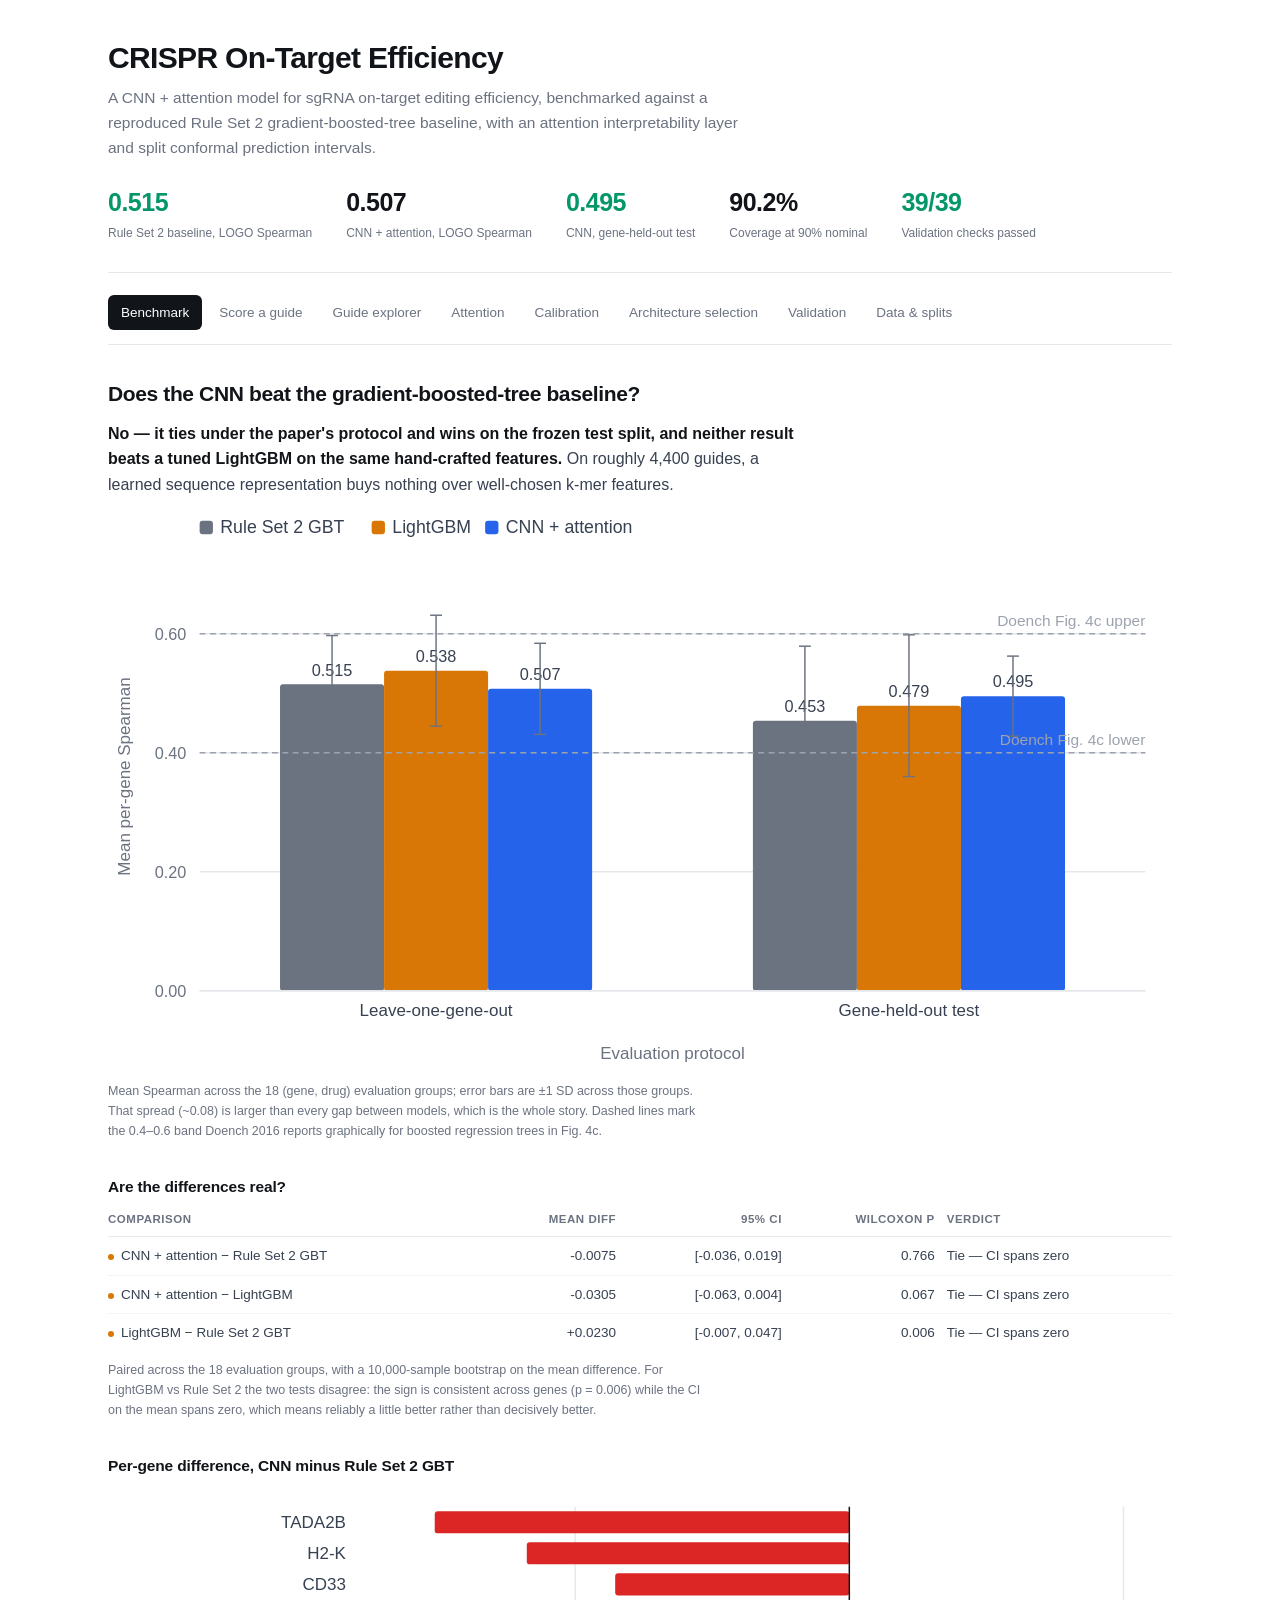
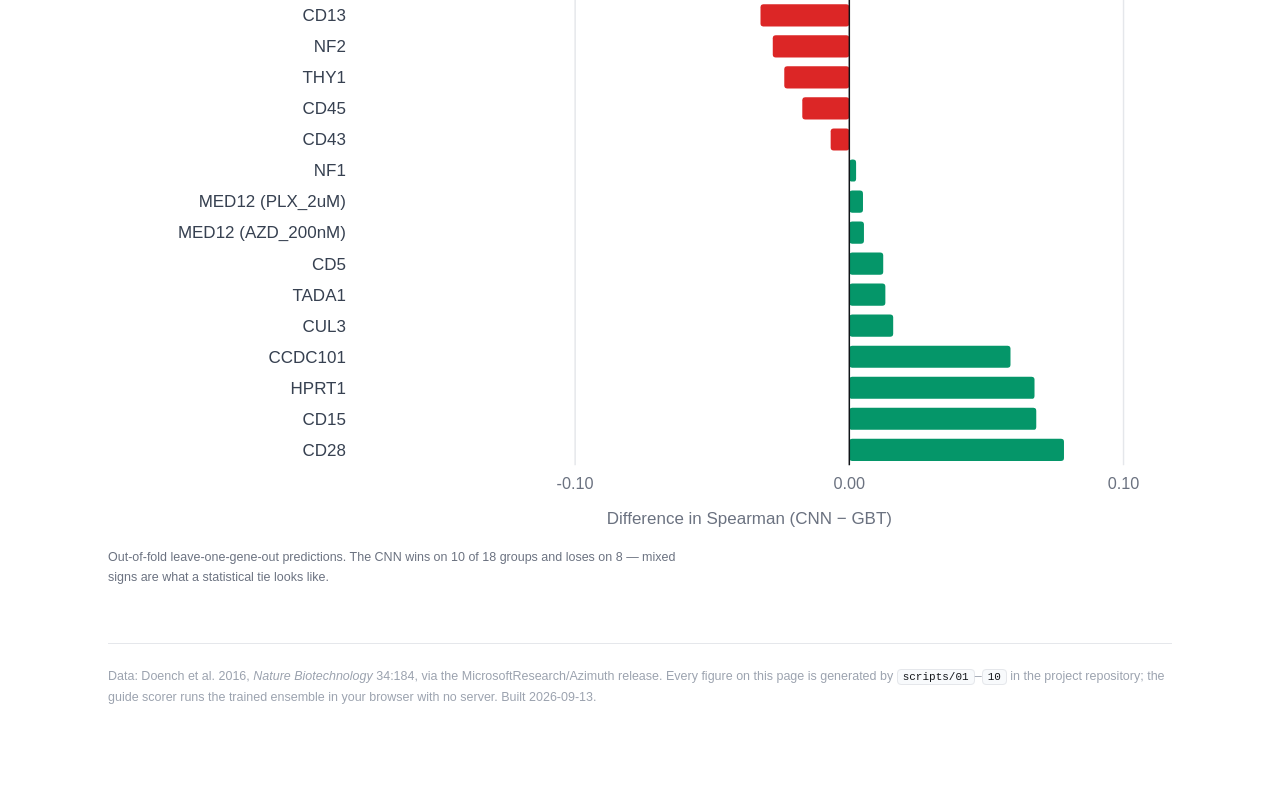
==== dashboard/index.html @ 5d4d9451 "CRISPR on-target efficiency: CNN + attention vs Rule Set 2 baseline Predicts sgRNA on-target editing" ====
<!DOCTYPE html>
<html lang="en">
<head>
<meta charset="utf-8">
<meta name="viewport" content="width=device-width, initial-scale=1">
<title>CRISPR On-Target Efficiency — CNN + attention vs Rule Set 2</title>
<meta name="description" content="A CNN + attention model for sgRNA on-target efficiency, benchmarked against a reproduced Rule Set 2 gradient-boosted-tree baseline, with attention interpretability and conformal prediction intervals.">
<style>/* Styles for the self-contained static dashboard. Inlined by
   scripts/10_build_static_dashboard.py -- no external fonts or stylesheets, so
   the built page works offline and from a file:// URL. */

:root {
  --ink: #111418;
  --body: #374151;
  --muted: #6b7280;
  --faint: #9ca3af;
  --line: #e5e7eb;
  --line-soft: #f1f3f5;
  --bg: #ffffff;
  --bg-soft: #f8fafc;
  --accent: #2563eb;
  --warm: #d97706;
  --good: #059669;
  --bad: #dc2626;
  --mono: ui-monospace, SFMono-Regular, "SF Mono", Menlo, Consolas, monospace;
}

* { box-sizing: border-box; }

html { -webkit-text-size-adjust: 100%; }

body {
  margin: 0;
  background: var(--bg);
  color: var(--body);
  font: 15px/1.6 -apple-system, BlinkMacSystemFont, "Segoe UI", Inter, Roboto, sans-serif;
  -webkit-font-smoothing: antialiased;
}

.wrap { max-width: 1120px; margin: 0 auto; padding: 40px 28px 80px; }

/* ---- header ---- */

header { border-bottom: 1px solid var(--line); padding-bottom: 28px; margin-bottom: 8px; }

h1 {
  font-size: 30px; line-height: 1.2; letter-spacing: -0.022em;
  color: var(--ink); margin: 0 0 10px; font-weight: 650;
}
.sub { font-size: 15.5px; color: var(--muted); margin: 0 0 22px; max-width: 74ch; }

.stats { display: flex; flex-wrap: wrap; gap: 34px; }
.stat .v { font-size: 25px; font-weight: 650; color: var(--ink); letter-spacing: -0.02em; }
.stat .v.good { color: var(--good); }
.stat .l { font-size: 12px; color: var(--muted); margin-top: 2px; }

/* ---- nav ---- */

nav {
  display: flex; flex-wrap: wrap; gap: 4px;
  position: sticky; top: 0; z-index: 20;
  background: var(--bg); padding: 14px 0;
  border-bottom: 1px solid var(--line); margin-bottom: 32px;
}
nav button {
  font: inherit; font-size: 13.5px; color: var(--muted);
  background: none; border: 1px solid transparent; border-radius: 6px;
  padding: 6px 12px; cursor: pointer; transition: background .12s, color .12s;
}
nav button:hover { background: var(--bg-soft); color: var(--ink); }
nav button[aria-selected="true"] { background: var(--ink); color: #fff; }

/* ---- typography ---- */

h2 {
  font-size: 21px; letter-spacing: -0.018em; color: var(--ink);
  margin: 0 0 10px; font-weight: 640;
}
h3 {
  font-size: 15.5px; letter-spacing: -0.01em; color: var(--ink);
  margin: 34px 0 10px; font-weight: 640;
}
h3:first-child { margin-top: 0; }
p { margin: 0 0 14px; }
.lead { font-size: 16px; color: var(--body); max-width: 78ch; }
.cap { font-size: 12.5px; color: var(--muted); margin: 8px 0 0; max-width: 86ch; }
strong { color: var(--ink); font-weight: 620; }
code {
  font-family: var(--mono); font-size: 0.88em;
  background: var(--bg-soft); border: 1px solid var(--line);
  border-radius: 4px; padding: 1px 5px; color: var(--ink);
}
section { display: none; }
section.on { display: block; animation: fade .18s ease-out; }
@keyframes fade { from { opacity: 0 } to { opacity: 1 } }

/* ---- callouts ---- */

.note {
  border-left: 2px solid var(--line); padding: 2px 0 2px 16px;
  margin: 20px 0; font-size: 14.5px; max-width: 84ch;
}
.note.good { border-color: var(--good); }
.note.warn { border-color: var(--warm); }
.note.bad  { border-color: var(--bad); }
.note.info { border-color: var(--accent); }
.note .t { display: block; color: var(--ink); font-weight: 620; margin-bottom: 4px; }
.note p:last-child { margin-bottom: 0; }

/* ---- layout ---- */

.grid { display: grid; gap: 28px; }
.g2 { grid-template-columns: 1fr 1fr; }
.g32 { grid-template-columns: 1.35fr 1fr; }
@media (max-width: 860px) { .g2, .g32 { grid-template-columns: 1fr; } }

.chart { margin: 6px 0 0; }
.chart svg { display: block; width: 100%; height: auto; overflow: visible; }

/* ---- tables ---- */

table { border-collapse: collapse; width: 100%; font-size: 13.5px; }
th {
  text-align: left; font-weight: 600; color: var(--muted);
  font-size: 11.5px; text-transform: uppercase; letter-spacing: 0.045em;
  padding: 0 12px 8px 0; border-bottom: 1px solid var(--line); white-space: nowrap;
}
td { padding: 8px 12px 8px 0; border-bottom: 1px solid var(--line-soft); vertical-align: top; }
tr:last-child td { border-bottom: none; }
td.n, th.n { text-align: right; font-variant-numeric: tabular-nums; }
td.mono { font-family: var(--mono); font-size: 12px; color: var(--ink); }
.scroll { max-height: 460px; overflow: auto; }
.scroll thead th { position: sticky; top: 0; background: var(--bg); z-index: 1; }

.dot { display: inline-block; width: 6px; height: 6px; border-radius: 50%; margin-right: 7px; }
.dot.good { background: var(--good); } .dot.bad { background: var(--bad); }
.dot.warn { background: var(--warm); } .dot.info { background: var(--accent); }

/* ---- scorer ---- */

.panel { background: var(--bg-soft); border: 1px solid var(--line); border-radius: 10px; padding: 20px; }
.field { margin-bottom: 14px; }
.field:last-child { margin-bottom: 0; }
label { display: block; font-size: 12px; color: var(--muted); margin-bottom: 5px; font-weight: 500; }
input[type=text], input[type=number], select {
  width: 100%; font: inherit; font-size: 14px; color: var(--ink);
  background: #fff; border: 1px solid var(--line); border-radius: 7px;
  padding: 9px 11px; outline: none;
}
input[type=text] { font-family: var(--mono); font-size: 13px; letter-spacing: 0.055em; }
input:focus, select:focus { border-color: var(--accent); }
.row2 { display: grid; grid-template-columns: 1fr 1fr; gap: 12px; }
.check { display: flex; align-items: center; gap: 8px; font-size: 13px; color: var(--body); }
.check input { width: auto; }

.seg { display: inline-flex; border: 1px solid var(--line); border-radius: 7px; overflow: hidden; background: #fff; }
.seg button {
  font: inherit; font-size: 13px; padding: 7px 14px; border: none;
  background: none; color: var(--muted); cursor: pointer; border-right: 1px solid var(--line);
}
.seg button:last-child { border-right: none; }
.seg button[aria-pressed="true"] { background: var(--ink); color: #fff; }

.metrics { display: flex; flex-wrap: wrap; gap: 30px; margin: 22px 0 4px; }
.metric .v { font-size: 27px; font-weight: 650; color: var(--ink); letter-spacing: -0.02em; font-variant-numeric: tabular-nums; }
.metric .l { font-size: 11.5px; color: var(--muted); margin-top: 1px; }
.metric .s { font-size: 12px; color: var(--faint); margin-top: 2px; font-variant-numeric: tabular-nums; }

.err {
  border-left: 2px solid var(--bad); padding: 8px 0 8px 14px;
  color: var(--bad); font-size: 13.5px; margin: 16px 0;
}
.ok-line { font-size: 13.5px; margin: 14px 0; }

/* ---- misc ---- */

.hint { font-size: 12px; color: var(--faint); }
.tag {
  display: inline-block; font-size: 11px; padding: 2px 8px; border-radius: 20px;
  border: 1px solid var(--line); color: var(--muted); background: var(--bg-soft);
}
footer {
  margin-top: 56px; padding-top: 22px; border-top: 1px solid var(--line);
  font-size: 12.5px; color: var(--faint);
}

/* Tooltip shared by every chart. */
#tip {
  position: fixed; pointer-events: none; opacity: 0; transition: opacity .08s;
  background: var(--ink); color: #fff; font-size: 12px; line-height: 1.45;
  padding: 7px 10px; border-radius: 6px; z-index: 100; max-width: 260px;
}
#tip .k { color: #cbd5e1; }
</style>
</head>
<body>
<div class="wrap">

<header>
  <h1>CRISPR On-Target Efficiency</h1>
  <p class="sub">
    A CNN + attention model for sgRNA on-target editing efficiency, benchmarked against a
    reproduced Rule Set 2 gradient-boosted-tree baseline, with an attention interpretability
    layer and split conformal prediction intervals.
  </p>
  <div class="stats">
    <div class="stat"><div class="v good">0.515</div><div class="l">Rule Set 2 baseline, LOGO Spearman</div></div>
    <div class="stat"><div class="v">0.507</div><div class="l">CNN + attention, LOGO Spearman</div></div>
    <div class="stat"><div class="v good">0.495</div><div class="l">CNN, gene-held-out test</div></div>
    <div class="stat"><div class="v">90.2%</div><div class="l">Coverage at 90% nominal</div></div>
    <div class="stat"><div class="v good">39/39</div><div class="l">Validation checks passed</div></div>
  </div>
</header>

<nav id="nav" role="tablist"></nav>
<main id="sections"></main>

<footer>
  Data: Doench et al. 2016, <em>Nature Biotechnology</em> 34:184, via the
  MicrosoftResearch/Azimuth release. Every figure on this page is generated by
  <code>scripts/01</code>–<code>10</code> in the project repository; the guide scorer runs the
  trained ensemble in your browser with no server. Built 2026-09-13.
</footer>

</div>

<script>window.DASHBOARD={"meta": {"dataset": "Doench et al. 2016 (Nat Biotechnol 34:184) FC+RES, via MicrosoftResearch/Azimuth", "n_rows": 5310, "n_unique_guides": 4379, "n_genes": 17, "target": "score_drug_gene_rank", "target_note": "activity rank-transformed within each (gene, drug) group, scaled to (0, 1]", "conformal_q90": 0.41944663664505005, "n_calibration": 1059}, "benchmark": {"table": [{"protocol": "leave-one-gene-out", "model": "Rule Set 2 GBT (Azimuth params)", "n": 5310, "spearman_per_gene_mean": 0.5148133182263752, "spearman_per_gene_sd": 0.08207367564282766, "spearman_pooled": 0.4969151614138249, "rmse": 0.24930884400598957}, {"protocol": "leave-one-gene-out", "model": "LightGBM (Rule Set 2 features)", "n": 5310, "spearman_per_gene_mean": 0.5378147677420931, "spearman_per_gene_sd": 0.09317555106898784, "spearman_pooled": 0.5160740435509722, "rmse": 0.24647651169044957}, {"protocol": "leave-one-gene-out", "model": "CNN + attention", "n": 5310, "spearman_per_gene_mean": 0.5073055690454501, "spearman_per_gene_sd": 0.07652616331943296, "spearman_pooled": 0.4865233556057544, "rmse": 0.25048150648340745}, {"protocol": "gene-held-out test", "model": "Rule Set 2 GBT (Azimuth params)", "n": 1066, "spearman_per_gene_mean": 0.45348960302672037, "spearman_per_gene_sd": 0.12548295629269315, "spearman_pooled": 0.44739841038826983, "rmse": 0.263062234853669}, {"protocol": "gene-held-out test", "model": "LightGBM (Rule Set 2 features)", "n": 1066, "spearman_per_gene_mean": 0.47897653168763615, "spearman_per_gene_sd": 0.11910870935242768, "spearman_pooled": 0.4749053669719341, "rmse": 0.2582165599975603}, {"protocol": "gene-held-out test", "model": "CNN + attention", "n": 1066, "spearman_per_gene_mean": 0.49501782057896415, "spearman_per_gene_sd": 0.06728126311175217, "spearman_pooled": 0.47150915166400886, "rmse": 0.25426387786865234}, {"protocol": "random split (leaky)", "model": "Rule Set 2 GBT (Azimuth params)", "n": 1103, "spearman_per_gene_mean": 0.5436860922631639, "spearman_per_gene_sd": 0.14737746487848613, "spearman_pooled": 0.5717749804527669, "rmse": 0.24022102443303744}, {"protocol": "random split (leaky)", "model": "CNN + attention", "n": 1103, "spearman_per_gene_mean": 0.4828640354647671, "spearman_per_gene_sd": 0.13594159560025298, "spearman_pooled": 0.49167625303717627, "rmse": 0.2522403299808502}, {"protocol": "in-sample reference", "model": "Azimuth released model (shipped predictions)", "n": 5310, "spearman_per_gene_mean": 0.693808900351293, "spearman_per_gene_sd": 0.06087538067621136, "spearman_pooled": 0.714791702845789, "rmse": 0.21061281109607946}], "comparisons": [{"model_a": "CNN + attention", "model_b": "Rule Set 2 GBT", "n_groups": 18, "mean_a": 0.5073055690454501, "mean_b": 0.5148133182263752, "mean_diff": -0.007507749180924996, "ci95_low": -0.035794457765661744, "ci95_high": 0.01872672994683518, "wilcoxon_p": 0.7660293579101562, "significant": false}, {"model_a": "CNN + attention", "model_b": "LightGBM", "n_groups": 18, "mean_a": 0.5073055690454501, "mean_b": 0.5378147677420931, "mean_diff": -0.030509198696642925, "ci95_low": -0.06340297652381327, "ci95_high": 0.004447697998464875, "wilcoxon_p": 0.06653594970703125, "significant": false}, {"model_a": "LightGBM", "model_b": "Rule Set 2 GBT", "n_groups": 18, "mean_a": 0.5378147677420931, "mean_b": 0.5148133182263752, "mean_diff": 0.02300144951571793, "ci95_low": -0.006613485880855771, "ci95_high": 0.046912118296199436, "wilcoxon_p": 0.0055999755859375, "significant": false}]}, "conformal": {"RANDOM split (exchangeable)": {"n_cal": 1016, "n_test": 1103, "mean_abs_gap": 0.034551701102257006, "max_abs_gap": 0.06237533998186762, "coverage_at_90": 0.9020852221214869, "half_width_at_90": 0.37809649109840393, "curve": [{"alpha": 0.05, "nominal_coverage": 0.95, "q": 0.4447790856454925, "empirical_coverage": 0.9401631912964642, "mean_width": 0.8251768350601196, "n_cal": 1016, "n_test": 1103}, {"alpha": 0.1, "nominal_coverage": 0.9, "q": 0.39433700964619445, "empirical_coverage": 0.9020852221214869, "mean_width": 0.7561929821968079, "n_cal": 1016, "n_test": 1103}, {"alpha": 0.15, "nominal_coverage": 0.85, "q": 0.34939478134706115, "empirical_coverage": 0.8386219401631912, "mean_width": 0.6833721995353699, "n_cal": 1016, "n_test": 1103}, {"alpha": 0.2, "nominal_coverage": 0.8, "q": 0.3144463977974854, "empirical_coverage": 0.7660924750679964, "mean_width": 0.6205971837043762, "n_cal": 1016, "n_test": 1103}, {"alpha": 0.25, "nominal_coverage": 0.75, "q": 0.2884940648767853, "empirical_coverage": 0.71441523118767, "mean_width": 0.5717232823371887, "n_cal": 1016, "n_test": 1103}, {"alpha": 0.3, "nominal_coverage": 0.7, "q": 0.2633305576595001, "empirical_coverage": 0.6563916591115141, "mean_width": 0.5234098434448242, "n_cal": 1016, "n_test": 1103}, {"alpha": 0.35, "nominal_coverage": 0.65, "q": 0.24033872380775456, "empirical_coverage": 0.5911151405258386, "mean_width": 0.4787124991416931, "n_cal": 1016, "n_test": 1103}, {"alpha": 0.4, "nominal_coverage": 0.6, "q": 0.21623513102531433, "empirical_coverage": 0.5376246600181324, "mean_width": 0.4313793182373047, "n_cal": 1016, "n_test": 1103}, {"alpha": 0.45, "nominal_coverage": 0.55, "q": 0.19500203712886055, "empirical_coverage": 0.4877606527651859, "mean_width": 0.3893885016441345, "n_cal": 1016, "n_test": 1103}, {"alpha": 0.5, "nominal_coverage": 0.5, "q": 0.17486565567633056, "empirical_coverage": 0.43880326382592927, "mean_width": 0.34942173957824707, "n_cal": 1016, "n_test": 1103}, {"alpha": 0.55, "nominal_coverage": 0.44999999999999996, "q": 0.15480193089633176, "empirical_coverage": 0.3943789664551224, "mean_width": 0.3094522953033447, "n_cal": 1016, "n_test": 1103}, {"alpha": 0.6, "nominal_coverage": 0.4, "q": 0.13925906778388975, "empirical_coverage": 0.357207615593835, "mean_width": 0.27842625975608826, "n_cal": 1016, "n_test": 1103}, {"alpha": 0.65, "nominal_coverage": 0.35, "q": 0.12332193960049431, "empirical_coverage": 0.3182230281051677, "mean_width": 0.24660709500312805, "n_cal": 1016, "n_test": 1103}, {"alpha": 0.7, "nominal_coverage": 0.30000000000000004, "q": 0.10537022231167603, "empirical_coverage": 0.27379873073436084, "mean_width": 0.21074044704437256, "n_cal": 1016, "n_test": 1103}, {"alpha": 0.75, "nominal_coverage": 0.25, "q": 0.08842532156555177, "empirical_coverage": 0.2184950135992747, "mean_width": 0.17685064673423767, "n_cal": 1016, "n_test": 1103}, {"alpha": 0.8, "nominal_coverage": 0.19999999999999996, "q": 0.06918294700311278, "empirical_coverage": 0.1659111514052584, "mean_width": 0.13836587965488434, "n_cal": 1016, "n_test": 1103}, {"alpha": 0.85, "nominal_coverage": 0.15000000000000002, "q": 0.05374704217523196, "empirical_coverage": 0.128739800543971, "mean_width": 0.10749410092830658, "n_cal": 1016, "n_test": 1103}, {"alpha": 0.9, "nominal_coverage": 0.09999999999999998, "q": 0.03540991185955811, "empirical_coverage": 0.08250226654578423, "mean_width": 0.07081984728574753, "n_cal": 1016, "n_test": 1103}, {"alpha": 0.95, "nominal_coverage": 0.050000000000000044, "q": 0.015570875158020026, "empirical_coverage": 0.03535811423390753, "mean_width": 0.03114175610244274, "n_cal": 1016, "n_test": 1103}]}, "GENE-HELD split (shifted)": {"n_cal": 1059, "n_test": 1066, "mean_abs_gap": 0.011148415127875975, "max_abs_gap": 0.03433395872420264, "coverage_at_90": 0.9343339587242027, "half_width_at_90": 0.40395569801330566, "curve": [{"alpha": 0.05, "nominal_coverage": 0.95, "q": 0.46590167024298096, "empirical_coverage": 0.9662288930581614, "mean_width": 0.8697499632835388, "n_cal": 1059, "n_test": 1066}, {"alpha": 0.1, "nominal_coverage": 0.9, "q": 0.41944663664505005, "empirical_coverage": 0.9343339587242027, "mean_width": 0.8079113960266113, "n_cal": 1059, "n_test": 1066}, {"alpha": 0.15, "nominal_coverage": 0.85, "q": 0.3768184701156311, "empirical_coverage": 0.8667917448405253, "mean_width": 0.7397308349609375, "n_cal": 1059, "n_test": 1066}, {"alpha": 0.2, "nominal_coverage": 0.8, "q": 0.3473345863088379, "empirical_coverage": 0.8180112570356473, "mean_width": 0.6877093315124512, "n_cal": 1059, "n_test": 1066}, {"alpha": 0.25, "nominal_coverage": 0.75, "q": 0.3190130651665649, "empirical_coverage": 0.7598499061913696, "mean_width": 0.6347016096115112, "n_cal": 1059, "n_test": 1066}, {"alpha": 0.3, "nominal_coverage": 0.7, "q": 0.2972862824439087, "empirical_coverage": 0.7120075046904315, "mean_width": 0.5928183197975159, "n_cal": 1059, "n_test": 1066}, {"alpha": 0.35, "nominal_coverage": 0.65, "q": 0.2811737232366943, "empirical_coverage": 0.6754221388367729, "mean_width": 0.5612958669662476, "n_cal": 1059, "n_test": 1066}, {"alpha": 0.4, "nominal_coverage": 0.6, "q": 0.2552837889958497, "empirical_coverage": 0.6097560975609756, "mean_width": 0.5101880431175232, "n_cal": 1059, "n_test": 1066}, {"alpha": 0.45, "nominal_coverage": 0.55, "q": 0.2300296922636108, "empirical_coverage": 0.5440900562851783, "mean_width": 0.4599488377571106, "n_cal": 1059, "n_test": 1066}, {"alpha": 0.5, "nominal_coverage": 0.5, "q": 0.20479524702731322, "empirical_coverage": 0.4831144465290807, "mean_width": 0.40958237648010254, "n_cal": 1059, "n_test": 1066}, {"alpha": 0.55, "nominal_coverage": 0.44999999999999996, "q": 0.18558881423461915, "empirical_coverage": 0.44090056285178236, "mean_width": 0.37117764353752136, "n_cal": 1059, "n_test": 1066}, {"alpha": 0.6, "nominal_coverage": 0.4, "q": 0.16742367561351013, "empirical_coverage": 0.39399624765478425, "mean_width": 0.3348473906517029, "n_cal": 1059, "n_test": 1066}, {"alpha": 0.65, "nominal_coverage": 0.35, "q": 0.1475413730517578, "empirical_coverage": 0.35365853658536583, "mean_width": 0.2950827479362488, "n_cal": 1059, "n_test": 1066}, {"alpha": 0.7, "nominal_coverage": 0.30000000000000004, "q": 0.12520600410769656, "empirical_coverage": 0.300187617260788, "mean_width": 0.2504119873046875, "n_cal": 1059, "n_test": 1066}, {"alpha": 0.75, "nominal_coverage": 0.25, "q": 0.10182765649468994, "empirical_coverage": 0.24859287054409004, "mean_width": 0.20365530252456665, "n_cal": 1059, "n_test": 1066}, {"alpha": 0.8, "nominal_coverage": 0.19999999999999996, "q": 0.0832420649995117, "empirical_coverage": 0.20356472795497185, "mean_width": 0.16648410260677338, "n_cal": 1059, "n_test": 1066}, {"alpha": 0.85, "nominal_coverage": 0.15000000000000002, "q": 0.0599044661283874, "empirical_coverage": 0.13133208255159476, "mean_width": 0.11980891972780228, "n_cal": 1059, "n_test": 1066}, {"alpha": 0.9, "nominal_coverage": 0.09999999999999998, "q": 0.040684617635284415, "empirical_coverage": 0.09662288930581614, "mean_width": 0.08136925101280212, "n_cal": 1059, "n_test": 1066}, {"alpha": 0.95, "nominal_coverage": 0.050000000000000044, "q": 0.021984097999359187, "empirical_coverage": 0.05065666041275797, "mean_width": 0.04396820068359375, "n_cal": 1059, "n_test": 1066}]}, "RANDOM split, Mondrian": {"curve": [{"alpha": 0.05, "nominal_coverage": 0.95, "empirical_coverage": 0.9456029011786038, "mean_width": 0.8396023761545217, "n_test": 1103, "n_groups": 17}, {"alpha": 0.1, "nominal_coverage": 0.9, "empirical_coverage": 0.8975521305530372, "mean_width": 0.7483161379830575, "n_test": 1103, "n_groups": 17}, {"alpha": 0.15, "nominal_coverage": 0.85, "empirical_coverage": 0.8449682683590208, "mean_width": 0.6914168190977731, "n_test": 1103, "n_groups": 17}, {"alpha": 0.2, "nominal_coverage": 0.8, "empirical_coverage": 0.7815049864007253, "mean_width": 0.6298325677838849, "n_test": 1103, "n_groups": 17}, {"alpha": 0.25, "nominal_coverage": 0.75, "empirical_coverage": 0.7325475974614687, "mean_width": 0.5806004929737081, "n_test": 1103, "n_groups": 17}, {"alpha": 0.3, "nominal_coverage": 0.7, "empirical_coverage": 0.6627379873073436, "mean_width": 0.5322657954336185, "n_test": 1103, "n_groups": 17}, {"alpha": 0.35, "nominal_coverage": 0.65, "empirical_coverage": 0.5974614687216682, "mean_width": 0.48427218647297143, "n_test": 1103, "n_groups": 17}, {"alpha": 0.4, "nominal_coverage": 0.6, "empirical_coverage": 0.5403445149592022, "mean_width": 0.4401489147141319, "n_test": 1103, "n_groups": 17}, {"alpha": 0.45, "nominal_coverage": 0.55, "empirical_coverage": 0.4959202175883953, "mean_width": 0.39950298679382934, "n_test": 1103, "n_groups": 17}, {"alpha": 0.5, "nominal_coverage": 0.5, "empirical_coverage": 0.4514959202175884, "mean_width": 0.35911412035889334, "n_test": 1103, "n_groups": 17}, {"alpha": 0.55, "nominal_coverage": 0.44999999999999996, "empirical_coverage": 0.40344514959202177, "mean_width": 0.32251767861443226, "n_test": 1103, "n_groups": 17}, {"alpha": 0.6, "nominal_coverage": 0.4, "empirical_coverage": 0.36627379873073435, "mean_width": 0.28535305102738273, "n_test": 1103, "n_groups": 17}, {"alpha": 0.65, "nominal_coverage": 0.35, "empirical_coverage": 0.3345421577515866, "mean_width": 0.2548258721774422, "n_test": 1103, "n_groups": 17}, {"alpha": 0.7, "nominal_coverage": 0.30000000000000004, "empirical_coverage": 0.2692656391659112, "mean_width": 0.21258099470371997, "n_test": 1103, "n_groups": 17}, {"alpha": 0.75, "nominal_coverage": 0.25, "empirical_coverage": 0.22212148685403446, "mean_width": 0.17740909856552442, "n_test": 1103, "n_groups": 17}, {"alpha": 0.8, "nominal_coverage": 0.19999999999999996, "empirical_coverage": 0.1686310063463282, "mean_width": 0.14474217543684129, "n_test": 1103, "n_groups": 17}, {"alpha": 0.85, "nominal_coverage": 0.15000000000000002, "empirical_coverage": 0.13236627379873073, "mean_width": 0.11031340861039494, "n_test": 1103, "n_groups": 17}, {"alpha": 0.9, "nominal_coverage": 0.09999999999999998, "empirical_coverage": 0.08340888485947416, "mean_width": 0.07093342066027312, "n_test": 1103, "n_groups": 17}, {"alpha": 0.95, "nominal_coverage": 0.050000000000000044, "empirical_coverage": 0.043517679057116954, "mean_width": 0.039856247543099785, "n_test": 1103, "n_groups": 17}]}}, "interpretability": {"n_guides": 1066, "uniform_weight": 0.03333333333333333, "seed_mean_weight": 0.06044667959213257, "nonseed_protospacer_mean_weight": 0.026866909116506577, "pam_mean_weight": 0.08423947542905807, "seed_vs_rest_ratio": 2.2498559951782227, "wilcoxon_p": 2.929081933952475e-123, "consistent_with_seed_prior": true, "gbt_seed_importance_share": 0.5483078841628111, "top_positions": ["N", "20", "14", "G", "19", "12"]}, "sweep": {"results": [{"config": "spec-literal 64/128", "mean_spearman": 0.3222013235531072, "c1": 64, "c2": 128, "attn_dim": 64, "dropout": 0.3, "conv_dropout": 0.0, "weight_decay": 0.0001, "lr": 0.001, "epochs": 80, "patience": 15, "thermo": "all"}, {"config": "+ conv dropout 0.2", "mean_spearman": 0.37692903334233235, "c1": 64, "c2": 128, "attn_dim": 64, "dropout": 0.3, "conv_dropout": 0.2, "weight_decay": 0.0001, "lr": 0.001, "epochs": 80, "patience": 15, "thermo": "all"}, {"config": "+ weight decay 1e-2", "mean_spearman": 0.31475097755235576, "c1": 64, "c2": 128, "attn_dim": 64, "dropout": 0.3, "conv_dropout": 0.0, "weight_decay": 0.01, "lr": 0.001, "epochs": 80, "patience": 15, "thermo": "all"}, {"config": "narrow 32/64", "mean_spearman": 0.2757570178150918, "c1": 32, "c2": 64, "attn_dim": 32, "dropout": 0.3, "conv_dropout": 0.0, "weight_decay": 0.0001, "lr": 0.001, "epochs": 80, "patience": 15, "thermo": "all"}, {"config": "narrow + conv drop + wd", "mean_spearman": 0.3215804563626642, "c1": 32, "c2": 64, "attn_dim": 32, "dropout": 0.3, "conv_dropout": 0.2, "weight_decay": 0.01, "lr": 0.001, "epochs": 80, "patience": 15, "thermo": "all"}, {"config": "drop gene-position features", "mean_spearman": 0.1789189005106111, "c1": 64, "c2": 128, "attn_dim": 64, "dropout": 0.3, "conv_dropout": 0.0, "weight_decay": 0.0001, "lr": 0.001, "epochs": 80, "patience": 15, "thermo": "seq_only"}, {"config": "narrow + regd + seq-only thermo", "mean_spearman": 0.2347835067059294, "c1": 32, "c2": 64, "attn_dim": 32, "dropout": 0.3, "conv_dropout": 0.2, "weight_decay": 0.01, "lr": 0.001, "epochs": 80, "patience": 15, "thermo": "seq_only"}, {"config": "very narrow 16/32 + regd", "mean_spearman": 0.2011238792377161, "c1": 16, "c2": 32, "attn_dim": 32, "dropout": 0.3, "conv_dropout": 0.3, "weight_decay": 0.01, "lr": 0.001, "epochs": 80, "patience": 15, "thermo": "seq_only"}, {"config": "conv drop 0.2 (round-1 winner)", "mean_spearman": 0.37692903334233235, "c1": 64, "c2": 128, "attn_dim": 64, "dropout": 0.3, "conv_dropout": 0.2, "weight_decay": 0.0001, "lr": 0.001, "epochs": 80, "patience": 15, "thermo": "all"}, {"config": "conv drop 0.35", "mean_spearman": 0.3626967351516272, "c1": 64, "c2": 128, "attn_dim": 64, "dropout": 0.3, "conv_dropout": 0.35, "weight_decay": 0.0001, "lr": 0.001, "epochs": 80, "patience": 15, "thermo": "all"}, {"config": "conv drop 0.5", "mean_spearman": 0.3569799205671346, "c1": 64, "c2": 128, "attn_dim": 64, "dropout": 0.3, "conv_dropout": 0.5, "weight_decay": 0.0001, "lr": 0.001, "epochs": 80, "patience": 15, "thermo": "all"}, {"config": "conv drop 0.35 + head drop 0.5", "mean_spearman": 0.35128578182226317, "c1": 64, "c2": 128, "attn_dim": 64, "dropout": 0.5, "conv_dropout": 0.35, "weight_decay": 0.0001, "lr": 0.001, "epochs": 80, "patience": 15, "thermo": "all"}, {"config": "conv drop 0.35 + wd 1e-3", "mean_spearman": 0.3716127454618167, "c1": 64, "c2": 128, "attn_dim": 64, "dropout": 0.3, "conv_dropout": 0.35, "weight_decay": 0.001, "lr": 0.001, "epochs": 80, "patience": 15, "thermo": "all"}, {"config": "conv drop 0.35 + 128/128", "mean_spearman": 0.34664481261490393, "c1": 128, "c2": 128, "attn_dim": 64, "dropout": 0.3, "conv_dropout": 0.35, "weight_decay": 0.0001, "lr": 0.001, "epochs": 80, "patience": 15, "thermo": "all"}, {"config": "conv drop 0.2 (round-1 winner)", "mean_spearman": 0.37692903334233235, "c1": 64, "c2": 128, "attn_dim": 64, "dropout": 0.3, "conv_dropout": 0.2, "weight_decay": 0.0001, "lr": 0.001, "epochs": 80, "patience": 15, "thermo": "all"}, {"config": "+ positional embedding", "mean_spearman": 0.3871349618101399, "c1": 64, "c2": 128, "attn_dim": 64, "dropout": 0.3, "conv_dropout": 0.2, "weight_decay": 0.0001, "lr": 0.001, "epochs": 80, "patience": 15, "thermo": "all", "positional": true}, {"config": "+ pos emb, conv drop 0.35", "mean_spearman": 0.39146262934777204, "c1": 64, "c2": 128, "attn_dim": 64, "dropout": 0.3, "conv_dropout": 0.35, "weight_decay": 0.0001, "lr": 0.001, "epochs": 80, "patience": 15, "thermo": "all", "positional": true}, {"config": "+ pos emb, conv drop 0.35, wd 1e-3", "mean_spearman": 0.39169416059254436, "c1": 64, "c2": 128, "attn_dim": 64, "dropout": 0.3, "conv_dropout": 0.35, "weight_decay": 0.001, "lr": 0.001, "epochs": 80, "patience": 15, "thermo": "all", "positional": true}, {"config": "+ pos emb, narrow 32/64", "mean_spearman": 0.3773601656454575, "c1": 32, "c2": 64, "attn_dim": 32, "dropout": 0.3, "conv_dropout": 0.2, "weight_decay": 0.0001, "lr": 0.001, "epochs": 80, "patience": 15, "thermo": "all", "positional": true}, {"config": "+ pos emb, longer 150 epochs", "mean_spearman": 0.3805856308824123, "c1": 64, "c2": 128, "attn_dim": 64, "dropout": 0.3, "conv_dropout": 0.2, "weight_decay": 0.0001, "lr": 0.001, "epochs": 150, "patience": 25, "thermo": "all", "positional": true}], "selected": {"config": "+ pos emb, conv drop 0.35, wd 1e-3", "mean_spearman": 0.39169416059254436, "c1": 64, "c2": 128, "attn_dim": 64, "dropout": 0.3, "conv_dropout": 0.35, "weight_decay": 0.001, "lr": 0.001, "epochs": 80, "patience": 15, "thermo": "all", "positional": true}, "gbt_reference_same_protocol": 0.5051}, "validation": [{"check": "FC rows within 5 of the paper's 1,841", "passed": true, "detail": "got 1837; Azimuth drops a handful in the gene-position join\n(load_data notes '11 missing guides we were told to ignore')"}, {"check": "RES unique guides == the paper's 2,549", "passed": true, "detail": "got 2549 unique 30mers across 3473 rows; MED12 contributes 1848 rows under 2 drugs"}, {"check": "gene count == 17", "passed": true, "detail": ""}, {"check": "split_gene (the reported protocol): no shared 30mer between splits", "passed": true, "detail": "{'train/test': 0, 'train/cal': 0, 'cal/test': 0}"}, {"check": "split_random leaks duplicate sequences, as designed to demonstrate", "passed": true, "detail": "{'train/test': 230, 'train/cal': 212, 'cal/test': 77}  -- this split is reported only as a leakage contrast"}, {"check": "split_gene: no shared gene between splits", "passed": true, "detail": ""}, {"check": "probe sequence is a valid 30mer with GG at [25:27]", "passed": true, "detail": "seq=AAAAGGGGGCCCCCTTTTTAAAAAAGGCTT"}, {"check": "GC count uses the 20mer protospacer only", "passed": true, "detail": "got 10.0, expected 10 (5 G + 5 C in seq[4:24])"}, {"check": "GC>10 and GC<10 indicators are both 0 at exactly 10", "passed": true, "detail": "got 0.0, 0.0"}, {"check": "NGGX one-hot fires on seq[24]+seq[27]", "passed": true, "detail": "N=A X=C -> expected NGGX_AC"}, {"check": "order-1 position-dependent: 120 features, one per position", "passed": true, "detail": ""}, {"check": "order-1 position-independent counts match string counts", "passed": true, "detail": "{'A': np.float32(10.0), 'T': np.float32(7.0), 'C': np.float32(6.0), 'G': np.float32(7.0)} vs {'A': 10, 'T': 7, 'C': 6, 'G': 7}"}, {"check": "order-2 position-dependent: 29*16 = 464 features", "passed": true, "detail": ""}, {"check": "order-2 counts sum to 29 dinucleotides", "passed": true, "detail": ""}, {"check": "one-hot matches the sequence exactly", "passed": true, "detail": ""}, {"check": "all four Tm values are finite and physically plausible", "passed": true, "detail": "{'tm_global': np.float32(65.61), 'tm_5mer_pam_proximal': np.float32(-44.23), 'tm_8mer_middle': np.float32(6.71), 'tm_5mer_start': np.float32(-8.83)}"}, {"check": "no non-finite Tm anywhere in the real dataset", "passed": true, "detail": "ranges: ['54.8..85.8', '-69.3..1.2', '-19.6..37.9', '-69.3..1.2']"}, {"check": "full feature matrix width == 630 and names align", "passed": true, "detail": ""}, {"check": "repeated feature names are exactly the 20 caused by the PAM's two Gs", "passed": true, "detail": "20 duplicated names = 4 (order-1) + 16 (order-2)"}, {"check": "RS2 GBT: every row has an out-of-fold prediction, no NaN", "passed": true, "detail": ""}, {"check": "LightGBM: every row has an out-of-fold prediction, no NaN", "passed": true, "detail": ""}, {"check": "CNN: every row has an out-of-fold prediction, no NaN", "passed": true, "detail": ""}, {"check": "OOF predictions are not degenerate (non-zero variance)", "passed": true, "detail": "sds: {'RS2 GBT': 0.1318, 'LightGBM': 0.1696, 'CNN': 0.1465}"}, {"check": "the three models are correlated but not identical", "passed": true, "detail": "GBT-CNN r = 0.823"}, {"check": "GBT on shuffled labels collapses to ~0", "passed": true, "detail": "shuffled = +0.0076  vs  real = +0.4535"}, {"check": "real signal is far above the shuffled control", "passed": true, "detail": "gap = 0.4459"}, {"check": "in-sample refit agrees with the released model (Spearman > 0.85)", "passed": true, "detail": "Spearman vs shipped predictions = 0.9664"}, {"check": "in-sample fit reaches a similar ceiling to the released model", "passed": true, "detail": "ours in-sample 0.7128 vs shipped 0.7148"}, {"check": "synthetic exchangeable data: coverage tracks nominal within 2%", "passed": true, "detail": "0.95->0.950  0.90->0.899  0.80->0.805"}, {"check": "quantile uses the ceil((n+1)(1-alpha)) order statistic", "passed": true, "detail": "alpha=0.10 -> 91.0 (expect 91), alpha=0.05 -> 96.0 (expect 96)"}, {"check": "coverage decreases as alpha increases", "passed": true, "detail": "a=0.05: 0.950  a=0.1: 0.899  a=0.2: 0.805"}, {"check": "split_random: conformal calibration and test rows are disjoint", "passed": true, "detail": ""}, {"check": "split_gene: conformal calibration and test rows are disjoint", "passed": true, "detail": ""}, {"check": "random-split 90% coverage holds after removing leaked test rows", "passed": true, "detail": "all test rows: 0.902 (n=1103)   unseen sequences only: 0.892 (n=872)"}, {"check": "Rule Set 2 GBT (Azimuth params) LOGO reproduces from saved OOF", "passed": true, "detail": "0.514813 vs reported 0.514813"}, {"check": "LightGBM (Rule Set 2 features) LOGO reproduces from saved OOF", "passed": true, "detail": "0.537815 vs reported 0.537815"}, {"check": "CNN + attention LOGO reproduces from saved OOF", "passed": true, "detail": "0.507306 vs reported 0.507306"}, {"check": "CNN gene-held-out test reproduces from saved predictions", "passed": true, "detail": "0.4950 vs reported 0.4950"}, {"check": "baseline sits in the Doench 2016 Fig. 4c band (0.4-0.6)", "passed": true, "detail": "0.5148"}], "chromatin": {"cell_lines": {"A375": {"dataset": "RES", "rows": 3473, "n_accessibility_experiments": 0, "accessibility_accessions": [], "all_assays": ["RAMPAGE", "small RNA-seq", "total RNA-seq"]}, "NB4": {"dataset": "FC", "rows": 609, "n_accessibility_experiments": 1, "accessibility_accessions": [["ENCSR000EPL", "DNase-seq"]], "all_assays": ["ChIA-PET", "Control ChIP-seq", "DNAme array", "DNase-seq", "Histone ChIP-seq", "RNA microarray", "RRBS", "TF ChIP-seq", "genotyping array"]}, "TF1": {"dataset": "FC", "rows": 609, "n_accessibility_experiments": 0, "accessibility_accessions": [], "all_assays": []}, "MOLM-13": {"dataset": "FC", "rows": 427, "n_accessibility_experiments": 3, "accessibility_accessions": [["ENCSR165WVZ", "DNase-seq"], ["ENCSR562UWH", "DNase-seq"], ["ENCSR446NCL", "DNase-seq"]], "all_assays": ["DNase-seq"]}}, "coordinates": {"v1_columns": ["30mer", "Strand", "Transcript", "CutSite", "Annotation", "MOLM13 CD15", "MOLM13 CD33", "NB4 CD33", "TF1 CD33", "NB4 CD13", "TF1 CD13"], "v2_columns": ["30mer", "Strand", "Transcript", "Amino Acid Cut position", "Percent Peptide", "Annotation", "sgRNA Score", "Low Flag", "AZD_200nM", "6TG_2ug/mL", "PLX_2uM"], "has_genomic_coordinates": false, "note": "transcript-relative only (Ensembl ENST + CutSite / AA position)"}, "decision": {"outcome": "CUT", "reasons": ["A375 generated 65% of the rows (the whole RES half) and has 0 ATAC-seq/DNase-seq experiments on ENCODE. Its only ENCODE data is RNA-based (['RAMPAGE', 'small RNA-seq', 'total RNA-seq']), so no matched accessibility track exists for the majority of the dataset.", "The remaining rows come from three further human lines plus mouse lines, so even a per-row match would need several tracks across two genomes, and TF1 has no accessibility data either.", "The Azimuth release carries no genomic coordinates -- only Ensembl transcript IDs and cut positions within the transcript -- so there is nothing to query a bigWig with without a separate transcript-to-genome mapping step."]}}, "splits": {"strategy": "gene-held-out (primary); leave-one-gene-out CV for the paper-comparable benchmark; random split reported only as a leakage contrast", "gene_assignment": {"MED12": "train", "NF1": "train", "CD13": "cal", "CD15": "test", "CD45": "test", "CD5": "cal", "NF2": "train", "TADA2B": "test", "H2-K": "train", "CD33": "cal", "CUL3": "test", "CCDC101": "cal", "CD43": "train", "TADA1": "test", "CD28": "test", "HPRT1": "train", "THY1": "cal"}, "thermo_feature_names": ["gc_count", "gc_above_10", "gc_below_10", "tm_global", "tm_5mer_pam_proximal", "tm_8mer_middle", "tm_5mer_start", "percent_peptide", "aa_cut_position", "percent_peptide_lt50"], "verification": {"n_csv": 5310, "n_rebuilt": 5314, "n_matched": 5310, "max_abs_diff": 4.981950407767499e-10, "pearson": 1.0}}, "attention_by_position": [{"index_30mer": 0, "position_label": "-4", "region": "5' context", "attention_weight": 0.0074340245, "attention_sem": 0.0003107373020733, "gbt_positional_importance": 0.0097636682202988}, {"index_30mer": 1, "position_label": "-3", "region": "5' context", "attention_weight": 0.007054234, "attention_sem": 0.0002912014567948, "gbt_positional_importance": 0.0049920626483843}, {"index_30mer": 2, "position_label": "-2", "region": "5' context", "attention_weight": 0.0070794285, "attention_sem": 0.0003389541066661, "gbt_positional_importance": 0.0082292506938387}, {"index_30mer": 3, "position_label": "-1", "region": "5' context", "attention_weight": 0.01146162, "attention_sem": 0.0005091202604034, "gbt_positional_importance": 0.0}, {"index_30mer": 4, "position_label": "1", "region": "protospacer", "attention_weight": 0.0059863473, "attention_sem": 0.0002449818114364, "gbt_positional_importance": 0.006188188791877}, {"index_30mer": 5, "position_label": "2", "region": "protospacer", "attention_weight": 0.011922577, "attention_sem": 0.0004714073738391, "gbt_positional_importance": 0.0258527580571563}, {"index_30mer": 6, "position_label": "3", "region": "protospacer", "attention_weight": 0.0201852, "attention_sem": 0.0007940403721898, "gbt_positional_importance": 0.026714961874052}, {"index_30mer": 7, "position_label": "4", "region": "protospacer", "attention_weight": 0.009728871, "attention_sem": 0.000406264908154, "gbt_positional_importance": 0.0123067686556223}, {"index_30mer": 8, "position_label": "5", "region": "protospacer", "attention_weight": 0.0070582037, "attention_sem": 0.0002931016601447, "gbt_positional_importance": 0.0035491144302099}, {"index_30mer": 9, "position_label": "6", "region": "protospacer", "attention_weight": 0.012505836, "attention_sem": 0.0006116457241613, "gbt_positional_importance": 0.0}, {"index_30mer": 10, "position_label": "7", "region": "protospacer", "attention_weight": 0.017861208, "attention_sem": 0.0007771750690938, "gbt_positional_importance": 0.0}, {"index_30mer": 11, "position_label": "8", "region": "protospacer", "attention_weight": 0.015756136, "attention_sem": 0.0006125205776011, "gbt_positional_importance": 0.0064132608548632}, {"index_30mer": 12, "position_label": "9", "region": "protospacer", "attention_weight": 0.038951248, "attention_sem": 0.0016436198751121, "gbt_positional_importance": 0.0026601906903032}, {"index_30mer": 13, "position_label": "10", "region": "protospacer", "attention_weight": 0.028527625, "attention_sem": 0.0010295238767259, "gbt_positional_importance": 0.0141818602774841}, {"index_30mer": 14, "position_label": "11", "region": "protospacer", "attention_weight": 0.03396516, "attention_sem": 0.0012737684665402, "gbt_positional_importance": 0.0152054350049777}, {"index_30mer": 15, "position_label": "12", "region": "protospacer", "attention_weight": 0.053502254, "attention_sem": 0.0020237334543033, "gbt_positional_importance": 0.0515469977135565}, {"index_30mer": 16, "position_label": "13", "region": "protospacer", "attention_weight": 0.039483957, "attention_sem": 0.0017558362732656, "gbt_positional_importance": 0.0}, {"index_30mer": 17, "position_label": "14", "region": "protospacer", "attention_weight": 0.07235746, "attention_sem": 0.0024275035040811, "gbt_positional_importance": 0.0711613711508573}, {"index_30mer": 18, "position_label": "15", "region": "protospacer", "attention_weight": 0.02920415, "attention_sem": 0.0010509694526138, "gbt_positional_importance": 0.0}, {"index_30mer": 19, "position_label": "16", "region": "protospacer", "attention_weight": 0.032874305, "attention_sem": 0.0014935637123995, "gbt_positional_importance": 0.0887553852033993}, {"index_30mer": 20, "position_label": "17", "region": "seed", "attention_weight": 0.050296072, "attention_sem": 0.0016212891198325, "gbt_positional_importance": 0.1028464470477193}, {"index_30mer": 21, "position_label": "18", "region": "seed", "attention_weight": 0.03825401, "attention_sem": 0.0014699022214606, "gbt_positional_importance": 0.0221206556928762}, {"index_30mer": 22, "position_label": "19", "region": "seed", "attention_weight": 0.0676357, "attention_sem": 0.0022493416976448, "gbt_positional_importance": 0.1483578730312994}, {"index_30mer": 23, "position_label": "20", "region": "seed", "attention_weight": 0.08560094, "attention_sem": 0.0020652659161854, "gbt_positional_importance": 0.274982908390916}, {"index_30mer": 24, "position_label": "N", "region": "PAM", "attention_weight": 0.14109805, "attention_sem": 0.0030120372719797, "gbt_positional_importance": 0.0234701154410224}, {"index_30mer": 25, "position_label": "G", "region": "PAM", "attention_weight": 0.07104812, "attention_sem": 0.0020080923184789, "gbt_positional_importance": 0.0}, {"index_30mer": 26, "position_label": "G", "region": "PAM", "attention_weight": 0.040572256, "attention_sem": 0.0011774206033511, "gbt_positional_importance": 0.0}, {"index_30mer": 27, "position_label": "+1", "region": "3' context", "attention_weight": 0.008745675, "attention_sem": 0.0003179266747812, "gbt_positional_importance": 0.0757236363620231}, {"index_30mer": 28, "position_label": "+2", "region": "3' context", "attention_weight": 0.013902692, "attention_sem": 0.0004839146688319, "gbt_positional_importance": 0.0024133433334877}, {"index_30mer": 29, "position_label": "+3", "region": "3' context", "attention_weight": 0.019946553, "attention_sem": 0.0004488984245772, "gbt_positional_importance": 0.0025637464337744}], "per_gene": [{"gene": "CCDC101", "drug": "AZD_200nM", "n_gbt": 149, "spearman_gbt": 0.2879521131870125, "n_cnn": 149, "spearman_cnn": 0.3467295483402866}, {"gene": "CUL3", "drug": "PLX_2uM", "n_gbt": 154, "spearman_gbt": 0.4091098022786828, "n_cnn": 154, "spearman_cnn": 0.4251082251082251}, {"gene": "NF2", "drug": "PLX_2uM", "n_gbt": 223, "spearman_gbt": 0.4309066433505895, "n_cnn": 223, "spearman_cnn": 0.4029868673926969}, {"gene": "NF1", "drug": "PLX_2uM", "n_gbt": 736, "spearman_gbt": 0.4313331703987122, "n_cnn": 736, "spearman_cnn": 0.4338035863274576}, {"gene": "CD15", "drug": "nodrug", "n_gbt": 273, "spearman_gbt": 0.4851000759652541, "n_cnn": 273, "spearman_cnn": 0.5532765323984731}, {"gene": "CD28", "drug": "nodrug", "n_gbt": 74, "spearman_gbt": 0.4867086264346537, "n_cnn": 74, "spearman_cnn": 0.5649907441688263}, {"gene": "MED12", "drug": "PLX_2uM", "n_gbt": 924, "spearman_gbt": 0.5179156435494464, "n_cnn": 924, "spearman_cnn": 0.522897810221754}, {"gene": "HPRT1", "drug": "6TG_2ug/mL", "n_gbt": 64, "spearman_gbt": 0.5195054945054944, "n_cnn": 64, "spearman_cnn": 0.5870421245421245}, {"gene": "MED12", "drug": "AZD_200nM", "n_gbt": 924, "spearman_gbt": 0.5271128414790387, "n_cnn": 924, "spearman_cnn": 0.5324456890654075}, {"gene": "THY1", "drug": "nodrug", "n_gbt": 62, "spearman_gbt": 0.5308604668731586, "n_cnn": 62, "spearman_cnn": 0.5071390798519302}, {"gene": "CD43", "drug": "nodrug", "n_gbt": 145, "spearman_gbt": 0.5604689800707092, "n_cnn": 145, "spearman_cnn": 0.5536663344500602}, {"gene": "CD13", "drug": "nodrug", "n_gbt": 455, "spearman_gbt": 0.5667956282804189, "n_cnn": 455, "spearman_cnn": 0.5344042637521065}, {"gene": "CD45", "drug": "nodrug", "n_gbt": 266, "spearman_gbt": 0.5734838474179937, "n_cnn": 266, "spearman_cnn": 0.5563332754187781}, {"gene": "H2-K", "drug": "nodrug", "n_gbt": 169, "spearman_gbt": 0.575349311322162, "n_cnn": 169, "spearman_cnn": 0.4577221421112824}, {"gene": "TADA2B", "drug": "AZD_200nM", "n_gbt": 190, "spearman_gbt": 0.5774269880635272, "n_cnn": 190, "spearman_cnn": 0.4262287481356096}, {"gene": "CD33", "drug": "nodrug", "n_gbt": 154, "spearman_gbt": 0.5804977748531234, "n_cnn": 154, "spearman_cnn": 0.4951081788363113}, {"gene": "TADA1", "drug": "AZD_200nM", "n_gbt": 109, "spearman_gbt": 0.5980632008154945, "n_cnn": 109, "spearman_cnn": 0.6112037809285517}, {"gene": "CD5", "drug": "nodrug", "n_gbt": 239, "spearman_gbt": 0.6080491192292815, "n_cnn": 239, "spearman_cnn": 0.6204133117682219}], "guides": [{"seq": "CAGAAAAAAAAACACTGCAACAAGAGGGTA", "gene": "CD5", "drug": "nodrug", "y": 0.0837, "gbt": 0.6284, "lgbm": 0.5833, "cnn": 0.5599, "gh": 0.5843999981880188, "split": "cal", "pp": 72.87, "cut": 360.0, "rank": 220, "group_n": 239}, {"seq": "TTTTAAAAAACCTACCGTAAACTCGGGTCA", "gene": "NF1", "drug": "PLX_2uM", "y": 0.8682, "gbt": 0.5333, "lgbm": 0.4691, "cnn": 0.6037, "gh": 0.625, "split": "train", "pp": 65.8, "cut": 1868.0, "rank": 98, "group_n": 736}, {"seq": "TCAGAAAAAGCAGCGTCAGTGGATTGGCCC", "gene": "CD5", "drug": "nodrug", "y": 0.1841, "gbt": 0.5039, "lgbm": 0.4009, "cnn": 0.5666, "gh": 0.48339998722076416, "split": "cal", "pp": 84.21, "cut": 416.0, "rank": 196, "group_n": 239}, {"seq": "AATAAAAAATAGGATTCCCAGCTTTGGAAG", "gene": "NF1", "drug": "PLX_2uM", "y": 0.4321, "gbt": 0.3622, "lgbm": 0.2918, "cnn": 0.2663, "gh": 0.31779998540878296, "split": "train", "pp": 56.39, "cut": 1601.0, "rank": 419, "group_n": 736}, {"seq": "GATGAAAAATATGTAAACAGCATTTGGGAC", "gene": "CUL3", "drug": "PLX_2uM", "y": 0.1494, "gbt": 0.331, "lgbm": 0.1172, "cnn": 0.2431, "gh": 0.2685000002384186, "split": "test", "pp": 4.3, "cut": 33.0, "rank": 132, "group_n": 154}, {"seq": "TTCCAAAAATTCTAACGTGAGGTGTGGCTC", "gene": "NF1", "drug": "PLX_2uM", "y": 0.2391, "gbt": 0.4885, "lgbm": 0.392, "cnn": 0.6982, "gh": 0.673799991607666, "split": "train", "pp": 67.7, "cut": 1922.0, "rank": 561, "group_n": 736}, {"seq": "CCAGAAAACAACGGCCCAGGAGGGCGGCCA", "gene": "CD5", "drug": "nodrug", "y": 0.1883, "gbt": 0.6536, "lgbm": 0.6126, "cnn": 0.6426, "gh": 0.6437000036239624, "split": "cal", "pp": 52.23, "cut": 258.0, "rank": 195, "group_n": 239}, {"seq": "TTAGAAAACATGTTCCAGAGCAGTTGGTAG", "gene": "NF1", "drug": "PLX_2uM", "y": 0.534, "gbt": 0.6067, "lgbm": 0.6322, "cnn": 0.5778, "gh": 0.45399999618530273, "split": "train", "pp": 44.24, "cut": 1256.0, "rank": 344, "group_n": 736}, {"seq": "GCCAAAAACCAGGGGCCGGTGCTGAGGGCA", "gene": "MED12", "drug": "AZD_200nM", "y": 0.579, "gbt": 0.5265, "lgbm": 0.4263, "cnn": 0.4205, "gh": 0.5552999973297119, "split": "train", "pp": 16.31, "cut": 355.0, "rank": 390, "group_n": 924}, {"seq": "GCCAAAAACCAGGGGCCGGTGCTGAGGGCA", "gene": "MED12", "drug": "PLX_2uM", "y": 0.6126, "gbt": 0.5265, "lgbm": 0.4263, "cnn": 0.4205, "gh": 0.5552999973297119, "split": "train", "pp": 16.31, "cut": 355.0, "rank": 359, "group_n": 924}, {"seq": "AACAAAAACCTAGCCGGCTCCAAACGGGGA", "gene": "TADA2B", "drug": "AZD_200nM", "y": 0.0842, "gbt": 0.4544, "lgbm": 0.4767, "cnn": 0.4263, "gh": 0.4945000112056732, "split": "test", "pp": 78.1, "cut": 328.0, "rank": 175, "group_n": 190}, {"seq": "CGTCAAAACTGGAAGGAATGTTTAGGGATA", "gene": "CUL3", "drug": "PLX_2uM", "y": 0.1883, "gbt": 0.4667, "lgbm": 0.4547, "cnn": 0.4668, "gh": 0.46389999985694885, "split": "test", "pp": 61.72, "cut": 474.0, "rank": 126, "group_n": 154}, {"seq": "TTCAAAAAGATCGTACATGTTCACCGGAGG", "gene": "TADA1", "drug": "AZD_200nM", "y": 0.7156, "gbt": 0.5509, "lgbm": 0.5316, "cnn": 0.6794, "gh": 0.618399977684021, "split": "test", "pp": 82.39, "cut": 276.0, "rank": 32, "group_n": 109}, {"seq": "ATACAAAAGGAAGATTGCTGATGAGGGCAG", "gene": "CD45", "drug": "nodrug", "y": 0.5812, "gbt": 0.6013, "lgbm": 0.6765, "cnn": 0.63, "gh": 0.6421999931335449, "split": "test", "pp": 41.95, "cut": 474.0, "rank": 117, "group_n": 266}, {"seq": "GGTGAAAAGGACCCCACGAAGTGTTGGATA", "gene": "HPRT1", "drug": "6TG_2ug/mL", "y": 0.3438, "gbt": 0.6396, "lgbm": 0.556, "cnn": 0.5931, "gh": 0.5810999870300293, "split": "train", "pp": 78.44, "cut": 171.0, "rank": 43, "group_n": 64}, {"seq": "TCCTAAAAGGCAAGAAATGGAATCAGGGAT", "gene": "NF1", "drug": "PLX_2uM", "y": 0.2826, "gbt": 0.1259, "lgbm": 0.1272, "cnn": 0.1643, "gh": 0.2955999970436096, "split": "train", "pp": 90.17, "cut": 2560.0, "rank": 529, "group_n": 736}, {"seq": "CAATAAAAGTATCAGTGTGTATAGAGGTGA", "gene": "THY1", "drug": "nodrug", "y": 0.6774, "gbt": 0.5031, "lgbm": 0.5203, "cnn": 0.5918, "gh": 0.5828999876976013, "split": "cal", "pp": 76.54, "cut": 124.0, "rank": 21, "group_n": 62}, {"seq": "ATGAAAAATATGTAAACAGCATTTGGGACC", "gene": "CUL3", "drug": "PLX_2uM", "y": 0.2468, "gbt": 0.3779, "lgbm": 0.3674, "cnn": 0.3585, "gh": 0.3402999937534332, "split": "test", "pp": 4.3, "cut": 33.0, "rank": 117, "group_n": 154}, {"seq": "TGATAAAATCTACAGTCATAGGAATGGATC", "gene": "HPRT1", "drug": "6TG_2ug/mL", "y": 0.5625, "gbt": 0.6145, "lgbm": 0.65, "cnn": 0.5792, "gh": 0.5242999792098999, "split": "train", "pp": 43.12, "cut": 94.0, "rank": 29, "group_n": 64}, {"seq": "GTGCAAAATTAAAACGACTCCTGAAGGGTA", "gene": "NF1", "drug": "PLX_2uM", "y": 0.1005, "gbt": 0.5084, "lgbm": 0.5455, "cnn": 0.5777, "gh": 0.5885999798774719, "split": "train", "pp": 6.83, "cut": 194.0, "rank": 663, "group_n": 736}, {"seq": "CACCAAACACAAGTGGGAGCAGGCTGGTGA", "gene": "H2-K", "drug": "nodrug", "y": 0.6923, "gbt": 0.6423, "lgbm": 0.6825, "cnn": 0.6188, "gh": 0.5950999855995178, "split": "train", "pp": 46.07, "cut": 170.0, "rank": 53, "group_n": 169}, {"seq": "TTTAAAACAGACTTTCTCTCTAAGTGGTTT", "gene": "NF1", "drug": "PLX_2uM", "y": 0.9755, "gbt": 0.5635, "lgbm": 0.4404, "cnn": 0.6205, "gh": 0.5389000177383423, "split": "train", "pp": 58.51, "cut": 1661.0, "rank": 19, "group_n": 736}, {"seq": "AAGAAAACAGGGGCCCGAAACCCAAGGCAG", "gene": "NF1", "drug": "PLX_2uM", "y": 0.4429, "gbt": 0.6486, "lgbm": 0.6323, "cnn": 0.6878, "gh": 0.6276999711990356, "split": "train", "pp": 18.25, "cut": 518.0, "rank": 411, "group_n": 736}, {"seq": "AACGAAACAGTGACGTTCCGTCTCTGGAAT", "gene": "CD28", "drug": "nodrug", "y": 0.0135, "gbt": 0.4941, "lgbm": 0.4835, "cnn": 0.4196, "gh": 0.4717000126838684, "split": "test", "pp": 45.87, "cut": 100.0, "rank": 74, "group_n": 74}, {"seq": "TGGAAAACAGTGTGCAGTTCCAGTTGGAGG", "gene": "CD5", "drug": "nodrug", "y": 0.7155, "gbt": 0.5979, "lgbm": 0.6214, "cnn": 0.6043, "gh": 0.42649999260902405, "split": "cal", "pp": 12.55, "cut": 62.0, "rank": 69, "group_n": 239}, {"seq": "TGAGAAACATAAGGAGTATAGCCCTGGAGG", "gene": "MED12", "drug": "AZD_200nM", "y": 0.1981, "gbt": 0.4828, "lgbm": 0.6537, "cnn": 0.6421, "gh": 0.4447000026702881, "split": "train", "pp": 89.25, "cut": 1943.0, "rank": 742, "group_n": 924}, {"seq": "TGAGAAACATAAGGAGTATAGCCCTGGAGG", "gene": "MED12", "drug": "PLX_2uM", "y": 0.1504, "gbt": 0.4828, "lgbm": 0.6537, "cnn": 0.6421, "gh": 0.4447000026702881, "split": "train", "pp": 89.25, "cut": 1943.0, "rank": 786, "group_n": 924}, {"seq": "TCCGAAACATCTCGTACAGTGACAAGGAGG", "gene": "NF2", "drug": "PLX_2uM", "y": 0.6323, "gbt": 0.6852, "lgbm": 0.6391, "cnn": 0.5988, "gh": 0.6053000092506409, "split": "train", "pp": 45.04, "cut": 268.0, "rank": 83, "group_n": 223}, {"seq": "AAAAAAACATGATATCTAAGTTAAAGGTAA", "gene": "CUL3", "drug": "PLX_2uM", "y": 0.0714, "gbt": 0.4428, "lgbm": 0.2926, "cnn": 0.4267, "gh": 0.45840001106262207, "split": "test", "pp": 59.64, "cut": 458.0, "rank": 144, "group_n": 154}, {"seq": "CCAAAAACCAGGGGCCGGTGCTGAGGGCAC", "gene": "MED12", "drug": "AZD_200nM", "y": 0.4773, "gbt": 0.4983, "lgbm": 0.3993, "cnn": 0.4134, "gh": 0.6003999710083008, "split": "train", "pp": 16.26, "cut": 354.0, "rank": 484, "group_n": 924}, {"seq": "CCAAAAACCAGGGGCCGGTGCTGAGGGCAC", "gene": "MED12", "drug": "PLX_2uM", "y": 0.5335, "gbt": 0.4983, "lgbm": 0.3993, "cnn": 0.4134, "gh": 0.6003999710083008, "split": "train", "pp": 16.26, "cut": 354.0, "rank": 432, "group_n": 924}, {"seq": "ACAAAAACCTAGCCGGCTCCAAACGGGGAA", "gene": "TADA2B", "drug": "AZD_200nM", "y": 0.1263, "gbt": 0.4412, "lgbm": 0.3697, "cnn": 0.4112, "gh": 0.5303999781608582, "split": "test", "pp": 78.1, "cut": 328.0, "rank": 167, "group_n": 190}, {"seq": "CCAGAAACGCCTAAGCCTAGTTGTGGGGAT", "gene": "CD45", "drug": "nodrug", "y": 0.657, "gbt": 0.527, "lgbm": 0.577, "cnn": 0.5677, "gh": 0.5769000053405762, "split": "test", "pp": 19.56, "cut": 221.0, "rank": 96, "group_n": 266}, {"seq": "ACAGAAACTGATGGGCTGGCATTCTGGGCT", "gene": "CD43", "drug": "nodrug", "y": 0.0072, "gbt": 0.2726, "lgbm": 0.1681, "cnn": 0.1644, "gh": 0.2791000008583069, "split": "train", "pp": 11.14, "cut": 44.0, "rank": 145, "group_n": 145}, {"seq": "TGCTAAACTGCCCACCTCAGTCCAGGGACA", "gene": "MED12", "drug": "AZD_200nM", "y": 0.8366, "gbt": 0.6457, "lgbm": 0.7707, "cnn": 0.6366, "gh": 0.6144000291824341, "split": "train", "pp": 66.1, "cut": 1439.0, "rank": 152, "group_n": 924}, {"seq": "TGCTAAACTGCCCACCTCAGTCCAGGGACA", "gene": "MED12", "drug": "PLX_2uM", "y": 0.8517, "gbt": 0.6457, "lgbm": 0.7707, "cnn": 0.6366, "gh": 0.6144000291824341, "split": "train", "pp": 66.1, "cut": 1439.0, "rank": 138, "group_n": 924}, {"seq": "CTTCAAAGAAGGCCACTCGGGACTTGGCGC", "gene": "NF2", "drug": "PLX_2uM", "y": 0.139, "gbt": 0.353, "lgbm": 0.2656, "cnn": 0.2633, "gh": 0.33009999990463257, "split": "train", "pp": 98.66, "cut": 587.0, "rank": 193, "group_n": 223}, {"seq": "TGACAAAGACTTCTGTGTCCAGAAGGGCAA", "gene": "CD45", "drug": "nodrug", "y": 0.9964, "gbt": 0.6492, "lgbm": 0.6949, "cnn": 0.6602, "gh": 0.6676999926567078, "split": "test", "pp": 1.5, "cut": 17.0, "rank": 2, "group_n": 266}, {"seq": "CCCCAAAGAGGAGGAGAAGGTGCAAGGCCA", "gene": "CD43", "drug": "nodrug", "y": 0.6449, "gbt": 0.5694, "lgbm": 0.5351, "cnn": 0.5742, "gh": 0.6913999915122986, "split": "train", "pp": 1.01, "cut": 4.0, "rank": 57, "group_n": 145}, {"seq": "CAGAAAAGAGTGATGGCACTGCTGAGGCGC", "gene": "NF1", "drug": "PLX_2uM", "y": 0.6902, "gbt": 0.708, "lgbm": 0.6699, "cnn": 0.6581, "gh": 0.6146000027656555, "split": "train", "pp": 26.88, "cut": 763.0, "rank": 229, "group_n": 736}, {"seq": "ATGAAAAGATCTACTGCCCTCCTGAGGCTT", "gene": "NF2", "drug": "PLX_2uM", "y": 0.9372, "gbt": 0.7287, "lgbm": 0.7865, "cnn": 0.6498, "gh": 0.6341999769210815, "split": "train", "pp": 22.69, "cut": 135.0, "rank": 15, "group_n": 223}, {"seq": "AAGGAAAGCAGACTTATGGAGACATGGAAG", "gene": "CD45", "drug": "nodrug", "y": 0.7256, "gbt": 0.5672, "lgbm": 0.6141, "cnn": 0.4776, "gh": 0.45260000228881836, "split": "test", "pp": 80.62, "cut": 911.0, "rank": 77, "group_n": 266}, {"seq": "GAGGAAAGCAGCCAGGACAGCAGTGGGCAG", "gene": "CD33", "drug": "nodrug", "y": 0.2641, "gbt": 0.5898, "lgbm": 0.586, "cnn": 0.61, "gh": 0.635200023651123, "split": "cal", "pp": 80.49, "cut": 293.0, "rank": 115, "group_n": 154}, {"seq": "TGGTAAAGCAGTCGCCCCTGCTTGTGGTAG", "gene": "CD28", "drug": "nodrug", "y": 0.4054, "gbt": 0.5775, "lgbm": 0.5884, "cnn": 0.5535, "gh": 0.5088000297546387, "split": "test", "pp": 13.76, "cut": 30.0, "rank": 45, "group_n": 74}, {"seq": "CTCAAAAGCATGTCTTGGTGCTGGTGGGAT", "gene": "CUL3", "drug": "PLX_2uM", "y": 0.2792, "gbt": 0.4989, "lgbm": 0.4758, "cnn": 0.609, "gh": 0.5030999779701233, "split": "test", "pp": 68.62, "cut": 527.0, "rank": 112, "group_n": 154}, {"seq": "ATGCAAAGCCATATGAAATTGTAGTGGACC", "gene": "NF1", "drug": "PLX_2uM", "y": 0.9647, "gbt": 0.5555, "lgbm": 0.6865, "cnn": 0.6846, "gh": 0.6241000294685364, "split": "train", "pp": 57.84, "cut": 1642.0, "rank": 27, "group_n": 736}, {"seq": "ACGAAAAGCTCTTGCTGGCCATGGAGGAAG", "gene": "NF1", "drug": "PLX_2uM", "y": 0.3696, "gbt": 0.6987, "lgbm": 0.5715, "cnn": 0.5809, "gh": 0.5861999988555908, "split": "train", "pp": 10.92, "cut": 310.0, "rank": 465, "group_n": 736}, {"seq": "AGGTAAAGCTCTTGTTTCTGAAGAAGGAGA", "gene": "CUL3", "drug": "PLX_2uM", "y": 0.6299, "gbt": 0.5412, "lgbm": 0.3385, "cnn": 0.3715, "gh": 0.47189998626708984, "split": "test", "pp": 43.1, "cut": 331.0, "rank": 58, "group_n": 154}, {"seq": "AAGGAAAGCTTATCGGTTACGAGATGGTCA", "gene": "TADA1", "drug": "AZD_200nM", "y": 0.5688, "gbt": 0.6484, "lgbm": 0.6604, "cnn": 0.6336, "gh": 0.5813999772071838, "split": "test", "pp": 59.7, "cut": 200.0, "rank": 48, "group_n": 109}, {"seq": "CCTCAAAGCTTCGTGTTAATAAGCTGGTAA", "gene": "NF2", "drug": "PLX_2uM", "y": 0.4395, "gbt": 0.5358, "lgbm": 0.4802, "cnn": 0.4892, "gh": 0.5192000269889832, "split": "train", "pp": 49.41, "cut": 294.0, "rank": 126, "group_n": 223}, {"seq": "ATCAAAAGGAGATACTTACACAACAGGAAA", "gene": "NF1", "drug": "PLX_2uM", "y": 0.6698, "gbt": 0.1166, "lgbm": 0.106, "cnn": 0.2125, "gh": 0.4343999922275543, "split": "train", "pp": 93.59, "cut": 2657.0, "rank": 244, "group_n": 736}, {"seq": "ATTGAAAGGATCATCACGAAACTCTGGCAT", "gene": "TADA1", "drug": "AZD_200nM", "y": 0.2385, "gbt": 0.4358, "lgbm": 0.3417, "cnn": 0.5146, "gh": 0.6018000245094299, "split": "test", "pp": 91.94, "cut": 308.0, "rank": 84, "group_n": 109}, {"seq": "CCTAAAAGGCAAGAAATGGAATCAGGGATC", "gene": "NF1", "drug": "PLX_2uM", "y": 0.2663, "gbt": 0.2494, "lgbm": 0.3022, "cnn": 0.2569, "gh": 0.3337000012397766, "split": "train", "pp": 90.21, "cut": 2561.0, "rank": 541, "group_n": 736}, {"seq": "AGCAAAAGGCCACAGTTATTGTCATGGTCA", "gene": "CD45", "drug": "nodrug", "y": 0.6534, "gbt": 0.6176, "lgbm": 0.6914, "cnn": 0.6219, "gh": 0.6086999773979187, "split": "test", "pp": 50.88, "cut": 575.0, "rank": 97, "group_n": 266}, {"seq": "CTGAAAAGGCCCAGATCACCGAGGAGGAGG", "gene": "NF2", "drug": "PLX_2uM", "y": 0.6009, "gbt": 0.7412, "lgbm": 0.639, "cnn": 0.7468, "gh": 0.6705999970436096, "split": "train", "pp": 65.88, "cut": 392.0, "rank": 90, "group_n": 223}, {"seq": "CCGGAAAGGCCCGGATCCGCATCTTGGTGT", "gene": "CUL3", "drug": "PLX_2uM", "y": 0.5065, "gbt": 0.4331, "lgbm": 0.4606, "cnn": 0.414, "gh": 0.5116000175476074, "split": "test", "pp": 2.08, "cut": 16.0, "rank": 77, "group_n": 154}, {"seq": "TGTTAAAGGCTGCTGGGGAAGAATTGGAGA", "gene": "MED12", "drug": "AZD_200nM", "y": 0.6537, "gbt": 0.3871, "lgbm": 0.3344, "cnn": 0.3418, "gh": 0.3467000126838684, "split": "train", "pp": 66.61, "cut": 1450.0, "rank": 321, "group_n": 924}, {"seq": "TGTTAAAGGCTGCTGGGGAAGAATTGGAGA", "gene": "MED12", "drug": "PLX_2uM", "y": 0.763, "gbt": 0.3871, "lgbm": 0.3344, "cnn": 0.3418, "gh": 0.3467000126838684, "split": "train", "pp": 66.61, "cut": 1450.0, "rank": 220, "group_n": 924}, {"seq": "CCGCAAAGGGACAGCAGAAACTGGTGGGTT", "gene": "MED12", "drug": "AZD_200nM", "y": 0.6991, "gbt": 0.653, "lgbm": 0.6741, "cnn": 0.6426, "gh": 0.5963000059127808, "split": "train", "pp": 36.29, "cut": 790.0, "rank": 279, "group_n": 924}, {"seq": "CCGCAAAGGGACAGCAGAAACTGGTGGGTT", "gene": "MED12", "drug": "PLX_2uM", "y": 0.6829, "gbt": 0.653, "lgbm": 0.6741, "cnn": 0.6426, "gh": 0.5963000059127808, "split": "train", "pp": 36.29, "cut": 790.0, "rank": 294, "group_n": 924}, {"seq": "AAAAAAAGTAATTCACTTACAGTCTGGCTT", "gene": "HPRT1", "drug": "6TG_2ug/mL", "y": 0.375, "gbt": 0.4672, "lgbm": 0.4295, "cnn": 0.3765, "gh": 0.4388999938964844, "split": "train", "pp": 81.65, "cut": 178.0, "rank": 41, "group_n": 64}, {"seq": "CACAAAAGTAGTCGCCCTCATCCTTGGTGG", "gene": "THY1", "drug": "nodrug", "y": 0.6129, "gbt": 0.5403, "lgbm": 0.5916, "cnn": 0.4669, "gh": 0.5117999911308289, "split": "cal", "pp": 61.11, "cut": 99.0, "rank": 25, "group_n": 62}, {"seq": "CTGCAAAGTCTCTGGCAGGGGCGTAGGGCT", "gene": "CD28", "drug": "nodrug", "y": 0.5, "gbt": 0.228, "lgbm": 0.2778, "cnn": 0.368, "gh": 0.36239999532699585, "split": "test", "pp": 95.41, "cut": 208.0, "rank": 38, "group_n": 74}, {"seq": "GATGAAAGTGCGCAAACAGGTGGCAGGAAA", "gene": "NF1", "drug": "PLX_2uM", "y": 0.2283, "gbt": 0.5652, "lgbm": 0.7073, "cnn": 0.422, "gh": 0.590499997138977, "split": "train", "pp": 39.77, "cut": 1129.0, "rank": 569, "group_n": 736}, {"seq": "TCAGAAATAATACCAACAACTGGAGGGAGA", "gene": "CD13", "drug": "nodrug", "y": 0.7527, "gbt": 0.5988, "lgbm": 0.6211, "cnn": 0.6657, "gh": 0.6019999980926514, "split": "cal", "pp": 76.53, "cut": 740.0, "rank": 102, "group_n": 455}, {"seq": "GTGGAAATACCAGTCAAATGTCCATGGATC", "gene": "NF1", "drug": "PLX_2uM", "y": 0.3967, "gbt": 0.6591, "lgbm": 0.6419, "cnn": 0.656, "gh": 0.64410001039505, "split": "train", "pp": 22.68, "cut": 644.0, "rank": 445, "group_n": 736}, {"seq": "ACCCAAATCAAAGGAAATAGAAAATGGTCA", "gene": "CUL3", "drug": "PLX_2uM", "y": 0.7597, "gbt": 0.3562, "lgbm": 0.318, "cnn": 0.251, "gh": 0.4009999930858612, "split": "test", "pp": 85.16, "cut": 654.0, "rank": 38, "group_n": 154}, {"seq": "GAGTAAATCCACTTACCTATAGGAAGGGTC", "gene": "NF1", "drug": "PLX_2uM", "y": 0.5462, "gbt": 0.355, "lgbm": 0.3887, "cnn": 0.3862, "gh": 0.4212999939918518, "split": "train", "pp": 87.53, "cut": 2485.0, "rank": 335, "group_n": 736}, {"seq": "CAGGAAATCCATGAGCCTGGACATGGGGCA", "gene": "NF1", "drug": "PLX_2uM", "y": 0.7106, "gbt": 0.2948, "lgbm": 0.37, "cnn": 0.2106, "gh": 0.3018999993801117, "split": "train", "pp": 88.94, "cut": 2525.0, "rank": 214, "group_n": 736}, {"seq": "CCAAAAATCCCCGCTTGTGAACACTGGGGT", "gene": "NF2", "drug": "PLX_2uM", "y": 0.5022, "gbt": 0.4713, "lgbm": 0.5279, "cnn": 0.5623, "gh": 0.5015000104904175, "split": "train", "pp": 26.39, "cut": 157.0, "rank": 112, "group_n": 223}, {"seq": "TTCCAAATCCTCAGCATAATGATTAGGTAT", "gene": "HPRT1", "drug": "6TG_2ug/mL", "y": 0.3125, "gbt": 0.549, "lgbm": 0.5788, "cnn": 0.4061, "gh": 0.4196000099182129, "split": "train", "pp": 12.39, "cut": 27.0, "rank": 45, "group_n": 64}, {"seq": "TAATAAATCTGTATCAGATGACTCCGGAAA", "gene": "NF2", "drug": "PLX_2uM", "y": 0.3453, "gbt": 0.666, "lgbm": 0.6802, "cnn": 0.6398, "gh": 0.6560999751091003, "split": "train", "pp": 30.25, "cut": 180.0, "rank": 147, "group_n": 223}, {"seq": "TTCTAAATGACATTTATTATGCTTCGGAAA", "gene": "NF1", "drug": "PLX_2uM", "y": 0.2255, "gbt": 0.4754, "lgbm": 0.4103, "cnn": 0.3702, "gh": 0.382099986076355, "split": "train", "pp": 62.87, "cut": 1785.0, "rank": 571, "group_n": 736}, {"seq": "CCAGAAATGATGATTGCTGCTCAGGGGCCA", "gene": "CD45", "drug": "nodrug", "y": 0.9314, "gbt": 0.6081, "lgbm": 0.6548, "cnn": 0.6327, "gh": 0.5385000109672546, "split": "test", "pp": 76.28, "cut": 862.0, "rank": 20, "group_n": 266}, {"seq": "CGATAAATGCCAGGAAGCTACTGCAGGTAT", "gene": "MED12", "drug": "AZD_200nM", "y": 0.8019, "gbt": 0.5787, "lgbm": 0.6004, "cnn": 0.5977, "gh": 0.5794000029563904, "split": "train", "pp": 20.58, "cut": 448.0, "rank": 184, "group_n": 924}, {"seq": "CGATAAATGCCAGGAAGCTACTGCAGGTAT", "gene": "MED12", "drug": "PLX_2uM", "y": 0.8907, "gbt": 0.5787, "lgbm": 0.6004, "cnn": 0.5977, "gh": 0.5794000029563904, "split": "train", "pp": 20.58, "cut": 448.0, "rank": 102, "group_n": 924}, {"seq": "TCCAAAATGCTAAGTGTGGAAATGAGGATT", "gene": "CD45", "drug": "nodrug", "y": 0.3863, "gbt": 0.6081, "lgbm": 0.5973, "cnn": 0.6509, "gh": 0.6463000178337097, "split": "test", "pp": 6.55, "cut": 74.0, "rank": 170, "group_n": 266}, {"seq": "TGCAAAATTAAAACGACTCCTGAAGGGTAA", "gene": "NF1", "drug": "PLX_2uM", "y": 0.9008, "gbt": 0.6266, "lgbm": 0.6335, "cnn": 0.66, "gh": 0.604200005531311, "split": "train", "pp": 6.83, "cut": 194.0, "rank": 74, "group_n": 736}, {"seq": "TCATAAATTCCTCAAACTTTGAACTGGTAA", "gene": "NF1", "drug": "PLX_2uM", "y": 0.7595, "gbt": 0.4939, "lgbm": 0.3987, "cnn": 0.3299, "gh": 0.5558000206947327, "split": "train", "pp": 55.2, "cut": 1567.0, "rank": 178, "group_n": 736}, {"seq": "ATCCAAATTTCTGGCTGCAAGTGCAGGAGT", "gene": "CD33", "drug": "nodrug", "y": 0.2013, "gbt": 0.5483, "lgbm": 0.5392, "cnn": 0.5473, "gh": 0.5353999733924866, "split": "cal", "pp": 6.87, "cut": 25.0, "rank": 126, "group_n": 154}, {"seq": "GATAAAATTTGGCCAAGAAGTGAAAGGTGA", "gene": "NF2", "drug": "PLX_2uM", "y": 0.6771, "gbt": 0.6558, "lgbm": 0.8075, "cnn": 0.6138, "gh": 0.6205000281333923, "split": "train", "pp": 15.97, "cut": 95.0, "rank": 73, "group_n": 223}, {"seq": "TTCCAACAAAATGTCAGAATGGATTGGCTC", "gene": "CD45", "drug": "nodrug", "y": 0.2888, "gbt": 0.5262, "lgbm": 0.4181, "cnn": 0.604, "gh": 0.521399974822998, "split": "test", "pp": 40.71, "cut": 460.0, "rank": 196, "group_n": 266}, {"seq": "GATGAACAACAGGAACTCGTTGAAAGGGGT", "gene": "CD45", "drug": "nodrug", "y": 0.4585, "gbt": 0.4745, "lgbm": 0.4883, "cnn": 0.4306, "gh": 0.43709999322891235, "split": "test", "pp": 39.47, "cut": 446.0, "rank": 151, "group_n": 266}, {"seq": "AGACAACAAGAGCTCTTGGTTGCAGGGATG", "gene": "NF1", "drug": "PLX_2uM", "y": 0.6155, "gbt": 0.3138, "lgbm": 0.2687, "cnn": 0.2972, "gh": 0.37439998984336853, "split": "train", "pp": 79.08, "cut": 2245.0, "rank": 284, "group_n": 736}, {"seq": "TAGAAACAATATTGGATAAAGCAATGGTCC", "gene": "CUL3", "drug": "PLX_2uM", "y": 0.2857, "gbt": 0.6045, "lgbm": 0.7445, "cnn": 0.642, "gh": 0.5486999750137329, "split": "test", "pp": 54.04, "cut": 415.0, "rank": 111, "group_n": 154}, {"seq": "AAGCAACAATGGCCAACGAAGCACTGGTGA", "gene": "NF2", "drug": "PLX_2uM", "y": 0.8744, "gbt": 0.5064, "lgbm": 0.6146, "cnn": 0.6646, "gh": 0.630299985408783, "split": "train", "pp": 62.69, "cut": 373.0, "rank": 29, "group_n": 223}, {"seq": "TCAAAACACTCAAGCACCCAGGTCAGGAAC", "gene": "MED12", "drug": "AZD_200nM", "y": 0.8615, "gbt": 0.4786, "lgbm": 0.5688, "cnn": 0.4624, "gh": 0.6180999875068665, "split": "train", "pp": 11.76, "cut": 256.0, "rank": 129, "group_n": 924}, {"seq": "TCAAAACACTCAAGCACCCAGGTCAGGAAC", "gene": "MED12", "drug": "PLX_2uM", "y": 0.8117, "gbt": 0.4786, "lgbm": 0.5688, "cnn": 0.4624, "gh": 0.6180999875068665, "split": "train", "pp": 11.76, "cut": 256.0, "rank": 175, "group_n": 924}, {"seq": "TGGTAACACTGAGACAGCTTCTCCTGGGCA", "gene": "CD5", "drug": "nodrug", "y": 0.4686, "gbt": 0.4998, "lgbm": 0.4873, "cnn": 0.4758, "gh": 0.4471000134944916, "split": "cal", "pp": 69.64, "cut": 344.0, "rank": 128, "group_n": 239}, {"seq": "GAGGAACAGAAGAACTTCCAGAGGAGGAGG", "gene": "MED12", "drug": "AZD_200nM", "y": 0.7955, "gbt": 0.6102, "lgbm": 0.6394, "cnn": 0.6393, "gh": 0.6283000111579895, "split": "train", "pp": 57.46, "cut": 1251.0, "rank": 190, "group_n": 924}, {"seq": "GAGGAACAGAAGAACTTCCAGAGGAGGAGG", "gene": "MED12", "drug": "PLX_2uM", "y": 0.8561, "gbt": 0.6102, "lgbm": 0.6394, "cnn": 0.6393, "gh": 0.6283000111579895, "split": "train", "pp": 57.46, "cut": 1251.0, "rank": 134, "group_n": 924}, {"seq": "CAGCAACAGACAGCAGCTTTGGTCCGGCAA", "gene": "MED12", "drug": "AZD_200nM", "y": 0.0097, "gbt": 0.2577, "lgbm": 0.4079, "cnn": 0.4738, "gh": 0.3118000030517578, "split": "train", "pp": 98.99, "cut": 2155.0, "rank": 916, "group_n": 924}, {"seq": "CAGCAACAGACAGCAGCTTTGGTCCGGCAA", "gene": "MED12", "drug": "PLX_2uM", "y": 0.0303, "gbt": 0.2577, "lgbm": 0.4079, "cnn": 0.4738, "gh": 0.3118000030517578, "split": "train", "pp": 98.99, "cut": 2155.0, "rank": 897, "group_n": 924}, {"seq": "CCAGAACAGCAACGGTCGCCATGTTGGAGA", "gene": "H2-K", "drug": "nodrug", "y": 0.426, "gbt": 0.4824, "lgbm": 0.4477, "cnn": 0.4633, "gh": 0.4194999933242798, "split": "train", "pp": 82.66, "cut": 305.0, "rank": 98, "group_n": 169}, {"seq": "CGCCAACAGCAGGAGCAGCGTGCACGGTAC", "gene": "H2-K", "drug": "nodrug", "y": 0.7692, "gbt": 0.5872, "lgbm": 0.6176, "cnn": 0.6713, "gh": 0.6862000226974487, "split": "train", "pp": 1.36, "cut": 5.0, "rank": 40, "group_n": 169}, {"seq": "GTCAAACAGCTCACTGATCTGGGCCGGCGT", "gene": "CD13", "drug": "nodrug", "y": 0.6857, "gbt": 0.5732, "lgbm": 0.6272, "cnn": 0.5317, "gh": 0.521399974822998, "split": "cal", "pp": 48.29, "cut": 467.0, "rank": 138, "group_n": 455}, {"seq": "AGACAACAGCTGAAACAGCCTCCTCGGTGA", "gene": "TADA1", "drug": "AZD_200nM", "y": 0.8349, "gbt": 0.5513, "lgbm": 0.4884, "cnn": 0.6093, "gh": 0.6553999781608582, "split": "test", "pp": 50.75, "cut": 170.0, "rank": 19, "group_n": 109}, {"seq": "TGGAAACAGTCACAGAAGCTTTGTTGGAGA", "gene": "NF1", "drug": "PLX_2uM", "y": 0.5231, "gbt": 0.21, "lgbm": 0.1633, "cnn": 0.2082, "gh": 0.28859999775886536, "split": "train", "pp": 77.81, "cut": 2209.0, "rank": 352, "group_n": 736}, {"seq": "CTGTAACAGTGGACGAACTCGCCACGGATC", "gene": "NF1", "drug": "PLX_2uM", "y": 0.0448, "gbt": 0.2936, "lgbm": 0.1805, "cnn": 0.4382, "gh": 0.3294999897480011, "split": "train", "pp": 99.12, "cut": 2814.0, "rank": 704, "group_n": 736}, {"seq": "CATGAACATGACTCCCCGGAGGCCTGGGCT", "gene": "CD28", "drug": "nodrug", "y": 0.0541, "gbt": 0.3557, "lgbm": 0.2802, "cnn": 0.3206, "gh": 0.4212000072002411, "split": "test", "pp": 89.91, "cut": 196.0, "rank": 71, "group_n": 74}, {"seq": "GGTCAACATGTCTCTTCTTAACCTTGGTCT", "gene": "MED12", "drug": "AZD_200nM", "y": 0.5942, "gbt": 0.5228, "lgbm": 0.5218, "cnn": 0.6334, "gh": 0.5666999816894531, "split": "train", "pp": 8.04, "cut": 175.0, "rank": 376, "group_n": 924}, {"seq": "GGTCAACATGTCTCTTCTTAACCTTGGTCT", "gene": "MED12", "drug": "PLX_2uM", "y": 0.6981, "gbt": 0.5228, "lgbm": 0.5218, "cnn": 0.6334, "gh": 0.5666999816894531, "split": "train", "pp": 8.04, "cut": 175.0, "rank": 280, "group_n": 924}, {"seq": "TTATAACCAAAGAAAACTTGTATTTGGAAA", "gene": "NF1", "drug": "PLX_2uM", "y": 0.0924, "gbt": 0.1684, "lgbm": 0.0257, "cnn": 0.2195, "gh": 0.26429998874664307, "split": "train", "pp": 1.73, "cut": 49.0, "rank": 669, "group_n": 736}, {"seq": "ATAGAACCAGGGTTTGGGTGGTGCAGGAGG", "gene": "MED12", "drug": "AZD_200nM", "y": 0.3864, "gbt": 0.3772, "lgbm": 0.432, "cnn": 0.3994, "gh": 0.328000009059906, "split": "train", "pp": 83.69, "cut": 1822.0, "rank": 568, "group_n": 924}, {"seq": "ATAGAACCAGGGTTTGGGTGGTGCAGGAGG", "gene": "MED12", "drug": "PLX_2uM", "y": 0.3734, "gbt": 0.3772, "lgbm": 0.432, "cnn": 0.3994, "gh": 0.328000009059906, "split": "train", "pp": 83.69, "cut": 1822.0, "rank": 580, "group_n": 924}, {"seq": "TCAAAACCAGTGCAACAGGTGGCTTGGGAT", "gene": "NF1", "drug": "PLX_2uM", "y": 0.2147, "gbt": 0.3118, "lgbm": 0.2212, "cnn": 0.2194, "gh": 0.33009999990463257, "split": "train", "pp": 71.22, "cut": 2022.0, "rank": 579, "group_n": 736}, {"seq": "AAGCAACCCAAGACGTTCACCGTGAGGATC", "gene": "NF2", "drug": "PLX_2uM", "y": 0.8924, "gbt": 0.6923, "lgbm": 0.6213, "cnn": 0.7322, "gh": 0.718999981880188, "split": "train", "pp": 4.03, "cut": 24.0, "rank": 25, "group_n": 223}, {"seq": "CCCAAACCCAGCGGGCCTGGCCCCAGGCAC", "gene": "CD5", "drug": "nodrug", "y": 0.0544, "gbt": 0.4246, "lgbm": 0.3018, "cnn": 0.2631, "gh": 0.40070000290870667, "split": "cal", "pp": 75.91, "cut": 375.0, "rank": 227, "group_n": 239}, {"seq": "CAGGAACCCCATGGTCTGGCCAGCTGGTGA", "gene": "CD45", "drug": "nodrug", "y": 0.1083, "gbt": 0.4425, "lgbm": 0.4171, "cnn": 0.5095, "gh": 0.5274999737739563, "split": "test", "pp": 57.08, "cut": 645.0, "rank": 238, "group_n": 266}, {"seq": "CTTCAACCCCTCAAAAAGATCCCAGGGCGA", "gene": "MED12", "drug": "AZD_200nM", "y": 0.8009, "gbt": 0.5647, "lgbm": 0.6563, "cnn": 0.6768, "gh": 0.5516999959945679, "split": "train", "pp": 77.58, "cut": 1689.0, "rank": 185, "group_n": 924}, {"seq": "CTTCAACCCCTCAAAAAGATCCCAGGGCGA", "gene": "MED12", "drug": "PLX_2uM", "y": 0.7684, "gbt": 0.5647, "lgbm": 0.6563, "cnn": 0.6768, "gh": 0.5516999959945679, "split": "train", "pp": 77.58, "cut": 1689.0, "rank": 215, "group_n": 924}, {"seq": "ACACAACCGCCAAGGCCGATGCAGAGGCTG", "gene": "CCDC101", "drug": "AZD_200nM", "y": 0.9329, "gbt": 0.5139, "lgbm": 0.5309, "cnn": 0.5931, "gh": 0.6186000108718872, "split": "cal", "pp": 23.89, "cut": 70.0, "rank": 11, "group_n": 149}, {"seq": "CATGAACCGCTGGACCCTGCAGATGGGCTT", "gene": "CD13", "drug": "nodrug", "y": 0.3637, "gbt": 0.5154, "lgbm": 0.5696, "cnn": 0.631, "gh": 0.5546000003814697, "split": "cal", "pp": 56.46, "cut": 546.0, "rank": 296, "group_n": 455}, {"seq": "CAAAAACCTAGCCGGCTCCAAACGGGGAAA", "gene": "TADA2B", "drug": "AZD_200nM", "y": 0.5421, "gbt": 0.646, "lgbm": 0.4643, "cnn": 0.6009, "gh": 0.5706999897956848, "split": "test", "pp": 78.1, "cut": 328.0, "rank": 88, "group_n": 190}, {"seq": "CATAAACCTGATGTCTCTAGTAACTGGCCC", "gene": "NF1", "drug": "PLX_2uM", "y": 0.5095, "gbt": 0.3713, "lgbm": 0.4393, "cnn": 0.2556, "gh": 0.48809999227523804, "split": "train", "pp": 66.64, "cut": 1892.0, "rank": 362, "group_n": 736}, {"seq": "CACAAACCTGTGGCAGATACACACTGGTCC", "gene": "NF1", "drug": "PLX_2uM", "y": 0.8573, "gbt": 0.6594, "lgbm": 0.7695, "cnn": 0.7444, "gh": 0.7229999899864197, "split": "train", "pp": 54.88, "cut": 1558.0, "rank": 106, "group_n": 736}, {"seq": "CCAGAACGATCTCTTCAGCACATCAGGCAA", "gene": "CD13", "drug": "nodrug", "y": 0.078, "gbt": 0.4675, "lgbm": 0.4201, "cnn": 0.2819, "gh": 0.4851999878883362, "split": "cal", "pp": 63.5, "cut": 614.0, "rank": 428, "group_n": 455}, {"seq": "CGGTAACGATTCCACGCTTTACTTTGGTCC", "gene": "CD13", "drug": "nodrug", "y": 0.1505, "gbt": 0.4747, "lgbm": 0.4807, "cnn": 0.355, "gh": 0.4000999927520752, "split": "cal", "pp": 7.03, "cut": 68.0, "rank": 388, "group_n": 455}, {"seq": "TTCGAACGCACCTCCTTCTGTTTGGGGTCC", "gene": "MED12", "drug": "AZD_200nM", "y": 0.1526, "gbt": 0.3948, "lgbm": 0.4759, "cnn": 0.6078, "gh": 0.4377000033855438, "split": "train", "pp": 1.38, "cut": 30.0, "rank": 784, "group_n": 924}, {"seq": "TTCGAACGCACCTCCTTCTGTTTGGGGTCC", "gene": "MED12", "drug": "PLX_2uM", "y": 0.2165, "gbt": 0.3948, "lgbm": 0.4759, "cnn": 0.6078, "gh": 0.4377000033855438, "split": "train", "pp": 1.38, "cut": 30.0, "rank": 725, "group_n": 924}, {"seq": "CAGAAACGCCTAAGCCTAGTTGTGGGGATC", "gene": "CD45", "drug": "nodrug", "y": 0.8303, "gbt": 0.6968, "lgbm": 0.8277, "cnn": 0.6616, "gh": 0.6212999820709229, "split": "test", "pp": 19.56, "cut": 221.0, "rank": 48, "group_n": 266}, {"seq": "CGGGAACGCGACGCTGCTGCGCACAGGTGC", "gene": "H2-K", "drug": "nodrug", "y": 0.5266, "gbt": 0.4789, "lgbm": 0.5376, "cnn": 0.57, "gh": 0.42149999737739563, "split": "train", "pp": 54.74, "cut": 202.0, "rank": 81, "group_n": 169}, {"seq": "TGACAACGCGTGAGAATGGCCAGGAGGAAA", "gene": "TADA1", "drug": "AZD_200nM", "y": 0.9725, "gbt": 0.7226, "lgbm": 0.7803, "cnn": 0.6716, "gh": 0.6775000095367432, "split": "test", "pp": 19.1, "cut": 64.0, "rank": 4, "group_n": 109}, {"seq": "AATCAACGGAAGAACCAATTGTAAAGGTGG", "gene": "CUL3", "drug": "PLX_2uM", "y": 0.5584, "gbt": 0.583, "lgbm": 0.5298, "cnn": 0.5419, "gh": 0.5490000247955322, "split": "test", "pp": 33.98, "cut": 261.0, "rank": 69, "group_n": 154}, {"seq": "AAACAACGGCCCAGGAGGGCGGCCAGGCGC", "gene": "CD5", "drug": "nodrug", "y": 0.2134, "gbt": 0.4416, "lgbm": 0.3165, "cnn": 0.3523, "gh": 0.504800021648407, "split": "cal", "pp": 52.63, "cut": 260.0, "rank": 189, "group_n": 239}, {"seq": "TAAAAACGTACAGGCCCCTGTCATTGGGGG", "gene": "CD13", "drug": "nodrug", "y": 0.2791, "gbt": 0.418, "lgbm": 0.4517, "cnn": 0.3177, "gh": 0.3156999945640564, "split": "cal", "pp": 10.03, "cut": 97.0, "rank": 340, "group_n": 455}, {"seq": "TGAAAACGTGGACGGCGGCGGACATGGCGG", "gene": "H2-K", "drug": "nodrug", "y": 0.4734, "gbt": 0.5028, "lgbm": 0.4634, "cnn": 0.2875, "gh": 0.4049000144004822, "split": "train", "pp": 42.82, "cut": 158.0, "rank": 90, "group_n": 169}, {"seq": "CCTTAACTACAGGCAAGGCTCCATAGGCCT", "gene": "MED12", "drug": "AZD_200nM", "y": 0.2965, "gbt": 0.4959, "lgbm": 0.5657, "cnn": 0.4757, "gh": 0.3763999938964844, "split": "train", "pp": 84.43, "cut": 1838.0, "rank": 651, "group_n": 924}, {"seq": "CCTTAACTACAGGCAAGGCTCCATAGGCCT", "gene": "MED12", "drug": "PLX_2uM", "y": 0.3268, "gbt": 0.4959, "lgbm": 0.5657, "cnn": 0.4757, "gh": 0.3763999938964844, "split": "train", "pp": 84.43, "cut": 1838.0, "rank": 623, "group_n": 924}, {"seq": "TGGAAACTACTGAATTGTCTTCTTTGGAGA", "gene": "CD43", "drug": "nodrug", "y": 0.0652, "gbt": 0.2586, "lgbm": 0.1987, "cnn": 0.2776, "gh": 0.2759999930858612, "split": "train", "pp": 21.27, "cut": 84.0, "rank": 137, "group_n": 145}, {"seq": "TTTTAACTAGAATGACCAGTCAACAGGGGA", "gene": "HPRT1", "drug": "6TG_2ug/mL", "y": 0.4062, "gbt": 0.4254, "lgbm": 0.4135, "cnn": 0.5024, "gh": 0.5440000295639038, "split": "train", "pp": 50.46, "cut": 110.0, "rank": 39, "group_n": 64}, {"seq": "GTGGAACTCAGTGACATTCCAGTTGGGGTC", "gene": "CD13", "drug": "nodrug", "y": 0.4033, "gbt": 0.4282, "lgbm": 0.4179, "cnn": 0.358, "gh": 0.3723999857902527, "split": "cal", "pp": 27.3, "cut": 264.0, "rank": 282, "group_n": 455}, {"seq": "CAGAAACTGATGGGCTGGCATTCTGGGCTT", "gene": "CD43", "drug": "nodrug", "y": 0.058, "gbt": 0.2525, "lgbm": 0.2544, "cnn": 0.3146, "gh": 0.39100000262260437, "split": "train", "pp": 11.14, "cut": 44.0, "rank": 138, "group_n": 145}, {"seq": "GATGAACTGCACATGCTGCACCAGAGGCAA", "gene": "MED12", "drug": "AZD_200nM", "y": 0.4989, "gbt": 0.6222, "lgbm": 0.5654, "cnn": 0.6936, "gh": 0.6341000199317932, "split": "train", "pp": 39.96, "cut": 870.0, "rank": 464, "group_n": 924}, {"seq": "GATGAACTGCACATGCTGCACCAGAGGCAA", "gene": "MED12", "drug": "PLX_2uM", "y": 0.7219, "gbt": 0.6222, "lgbm": 0.5654, "cnn": 0.6936, "gh": 0.6341000199317932, "split": "train", "pp": 39.96, "cut": 870.0, "rank": 258, "group_n": 924}, {"seq": "ACAGAACTGGTTGCTGTGGTAGCAGGGAGT", "gene": "CD43", "drug": "nodrug", "y": 0.8623, "gbt": 0.6073, "lgbm": 0.5682, "cnn": 0.5636, "gh": 0.5573999881744385, "split": "train", "pp": 51.9, "cut": 205.0, "rank": 27, "group_n": 145}, {"seq": "TTTCAACTGTCCCCTCAGGTGGGGAGGATG", "gene": "MED12", "drug": "AZD_200nM", "y": 0.0671, "gbt": 0.5391, "lgbm": 0.5386, "cnn": 0.4951, "gh": 0.5752999782562256, "split": "train", "pp": 37.16, "cut": 809.0, "rank": 863, "group_n": 924}, {"seq": "TTTCAACTGTCCCCTCAGGTGGGGAGGATG", "gene": "MED12", "drug": "PLX_2uM", "y": 0.0639, "gbt": 0.5391, "lgbm": 0.5386, "cnn": 0.4951, "gh": 0.5752999782562256, "split": "train", "pp": 37.16, "cut": 809.0, "rank": 866, "group_n": 924}, {"seq": "AGCCAACTTCACCACCAAGGATGAGGGCGA", "gene": "THY1", "drug": "nodrug", "y": 0.871, "gbt": 0.5846, "lgbm": 0.6004, "cnn": 0.6606, "gh": 0.6621000170707703, "split": "cal", "pp": 61.11, "cut": 99.0, "rank": 9, "group_n": 62}, {"seq": "GCTGAACTTCGGAATTCTGCCTCTGGGGTT", "gene": "NF1", "drug": "PLX_2uM", "y": 0.447, "gbt": 0.4432, "lgbm": 0.4564, "cnn": 0.3712, "gh": 0.41130000352859497, "split": "train", "pp": 4.9, "cut": 139.0, "rank": 408, "group_n": 736}, {"seq": "CTCTAACTTTAACTTTGCATTGGTTGGACA", "gene": "NF1", "drug": "PLX_2uM", "y": 0.2011, "gbt": 0.2224, "lgbm": 0.1967, "cnn": 0.2289, "gh": 0.2883000075817108, "split": "train", "pp": 84.18, "cut": 2390.0, "rank": 589, "group_n": 736}, {"seq": "CAAGAAGAAAATAAGAAGAAGAACAGGAAT", "gene": "CD45", "drug": "nodrug", "y": 0.2599, "gbt": 0.3869, "lgbm": 0.3141, "cnn": 0.4325, "gh": 0.5911999940872192, "split": "test", "pp": 70.62, "cut": 798.0, "rank": 201, "group_n": 266}, {"seq": "CTAAAAGAAACGATCGGTGACTTTTGGCAG", "gene": "CD45", "drug": "nodrug", "y": 0.3069, "gbt": 0.2763, "lgbm": 0.274, "cnn": 0.4301, "gh": 0.4390000104904175, "split": "test", "pp": 77.17, "cut": 872.0, "rank": 191, "group_n": 266}, {"seq": "CAAGAAGAACTTAAGCGAGGCCCTGGGGGA", "gene": "TADA1", "drug": "AZD_200nM", "y": 0.945, "gbt": 0.5278, "lgbm": 0.6139, "cnn": 0.5596, "gh": 0.5809000134468079, "split": "test", "pp": 5.37, "cut": 18.0, "rank": 7, "group_n": 109}, {"seq": "TCGAAAGACAGGCTGTCACCAATGAGGTTG", "gene": "NF2", "drug": "PLX_2uM", "y": 0.5874, "gbt": 0.6709, "lgbm": 0.6658, "cnn": 0.7232, "gh": 0.6365000009536743, "split": "train", "pp": 84.2, "cut": 501.0, "rank": 93, "group_n": 223}, {"seq": "AAGGAAGACTGGCGCATGGTCCACTGGTCC", "gene": "MED12", "drug": "AZD_200nM", "y": 0.9838, "gbt": 0.5354, "lgbm": 0.5551, "cnn": 0.581, "gh": 0.5802000164985657, "split": "train", "pp": 62.2, "cut": 1354.0, "rank": 16, "group_n": 924}, {"seq": "AAGGAAGACTGGCGCATGGTCCACTGGTCC", "gene": "MED12", "drug": "PLX_2uM", "y": 0.9935, "gbt": 0.5354, "lgbm": 0.5551, "cnn": 0.581, "gh": 0.5802000164985657, "split": "train", "pp": 62.2, "cut": 1354.0, "rank": 7, "group_n": 924}, {"seq": "ATTGAAGAGAGACAGTACATGCCCTGGGAG", "gene": "CD13", "drug": "nodrug", "y": 0.9923, "gbt": 0.5021, "lgbm": 0.5259, "cnn": 0.5579, "gh": 0.5799999833106995, "split": "cal", "pp": 71.77, "cut": 694.0, "rank": 1, "group_n": 455}, {"seq": "AGCGAAGAGCCAAGCAGAAGCTCCTGGAGA", "gene": "NF2", "drug": "PLX_2uM", "y": 0.3408, "gbt": 0.4422, "lgbm": 0.3855, "cnn": 0.5062, "gh": 0.5285999774932861, "split": "train", "pp": 79.33, "cut": 472.0, "rank": 148, "group_n": 223}, {"seq": "TAGGAAGAGCTGGGAGTCATCTGATGGACA", "gene": "MED12", "drug": "AZD_200nM", "y": 0.2998, "gbt": 0.5715, "lgbm": 0.6314, "cnn": 0.438, "gh": 0.34459999203681946, "split": "train", "pp": 88.61, "cut": 1929.0, "rank": 648, "group_n": 924}, {"seq": "TAGGAAGAGCTGGGAGTCATCTGATGGACA", "gene": "MED12", "drug": "PLX_2uM", "y": 0.4491, "gbt": 0.5715, "lgbm": 0.6314, "cnn": 0.438, "gh": 0.34459999203681946, "split": "train", "pp": 88.61, "cut": 1929.0, "rank": 510, "group_n": 924}, {"seq": "AGAGAAGAGGAAGCACGTGCTCTCAGGCAC", "gene": "THY1", "drug": "nodrug", "y": 0.2097, "gbt": 0.5048, "lgbm": 0.4866, "cnn": 0.4951, "gh": 0.5515000224113464, "split": "cal", "pp": 39.51, "cut": 64.0, "rank": 50, "group_n": 62}, {"seq": "GCCCAAGAGGAATTGCTTCCAAAAAGGGTA", "gene": "NF2", "drug": "PLX_2uM", "y": 0.2197, "gbt": 0.4619, "lgbm": 0.3025, "cnn": 0.2275, "gh": 0.39489999413490295, "split": "train", "pp": 28.74, "cut": 171.0, "rank": 175, "group_n": 223}, {"seq": "GATGAAGATGAGAAGGAGAAACACAGGTAG", "gene": "H2-K", "drug": "nodrug", "y": 0.1657, "gbt": 0.5171, "lgbm": 0.5713, "cnn": 0.6655, "gh": 0.65829998254776, "split": "train", "pp": 90.51, "cut": 334.0, "rank": 142, "group_n": 169}, {"seq": "AGGGAAGATGAGCTGCCACATCAAGGGAAT", "gene": "NF1", "drug": "PLX_2uM", "y": 0.3682, "gbt": 0.3585, "lgbm": 0.3448, "cnn": 0.3777, "gh": 0.45579999685287476, "split": "train", "pp": 73.79, "cut": 2095.0, "rank": 466, "group_n": 736}, {"seq": "AGGTAAGATGTTTGGTATTGTGGTGGGGAT", "gene": "NF1", "drug": "PLX_2uM", "y": 0.2622, "gbt": 0.1886, "lgbm": 0.2537, "cnn": 0.2895, "gh": 0.34940001368522644, "split": "train", "pp": 94.96, "cut": 2696.0, "rank": 544, "group_n": 736}, {"seq": "TGTAAAGCAAGTACTTACATCAATTGGGAA", "gene": "NF1", "drug": "PLX_2uM", "y": 0.1495, "gbt": 0.2672, "lgbm": 0.2383, "cnn": 0.3366, "gh": 0.31839999556541443, "split": "train", "pp": 11.8, "cut": 335.0, "rank": 627, "group_n": 736}, {"seq": "GGAAAAGCAGGTACGAGGCCAGGGAGGAGG", "gene": "CD15", "drug": "nodrug", "y": 0.5971, "gbt": 0.5774, "lgbm": 0.5893, "cnn": 0.4919, "gh": 0.5709999799728394, "split": "test", "pp": 88.3, "cut": 468.0, "rank": 111, "group_n": 273}, {"seq": "CTGGAAGCAGTGCTGATGTCTTGCTGGAAA", "gene": "CD43", "drug": "nodrug", "y": 0.3841, "gbt": 0.4002, "lgbm": 0.4622, "cnn": 0.3329, "gh": 0.4309999942779541, "split": "train", "pp": 27.59, "cut": 109.0, "rank": 93, "group_n": 145}, {"seq": "GGCCAAGCATGGAGGAAGGCACTCGGGCTT", "gene": "CD45", "drug": "nodrug", "y": 0.5668, "gbt": 0.6511, "lgbm": 0.697, "cnn": 0.6818, "gh": 0.6248999834060669, "split": "test", "pp": 53.01, "cut": 599.0, "rank": 121, "group_n": 266}, {"seq": "TCAAAAGCATGTCTTGGTGCTGGTGGGATG", "gene": "CUL3", "drug": "PLX_2uM", "y": 0.974, "gbt": 0.5928, "lgbm": 0.7202, "cnn": 0.5666, "gh": 0.5713000297546387, "split": "test", "pp": 68.49, "cut": 526.0, "rank": 5, "group_n": 154}, {"seq": "TCGAAAGCCAGGTAGAACTTGTAGCGGGCC", "gene": "CD15", "drug": "nodrug", "y": 0.6886, "gbt": 0.586, "lgbm": 0.5856, "cnn": 0.5832, "gh": 0.5981000065803528, "split": "test", "pp": 76.79, "cut": 407.0, "rank": 86, "group_n": 273}, {"seq": "GCTGAAGCCCCTGGCGCTGGAACTGGGTGG", "gene": "MED12", "drug": "AZD_200nM", "y": 0.0519, "gbt": 0.332, "lgbm": 0.2761, "cnn": 0.3258, "gh": 0.1331000030040741, "split": "train", "pp": 98.16, "cut": 2137.0, "rank": 877, "group_n": 924}, {"seq": "GCTGAAGCCCCTGGCGCTGGAACTGGGTGG", "gene": "MED12", "drug": "PLX_2uM", "y": 0.0238, "gbt": 0.332, "lgbm": 0.2761, "cnn": 0.3258, "gh": 0.1331000030040741, "split": "train", "pp": 98.16, "cut": 2137.0, "rank": 903, "group_n": 924}, {"seq": "CTTCAAGCCCCTTTCGATTCTAGGTGGTGG", "gene": "NF1", "drug": "PLX_2uM", "y": 0.9416, "gbt": 0.6442, "lgbm": 0.6388, "cnn": 0.5767, "gh": 0.5939000248908997, "split": "train", "pp": 50.51, "cut": 1434.0, "rank": 44, "group_n": 736}, {"seq": "CCAAAAGCCGCCTTCCTAGCTACCTGGACA", "gene": "TADA2B", "drug": "AZD_200nM", "y": 0.2421, "gbt": 0.4407, "lgbm": 0.4804, "cnn": 0.4882, "gh": 0.5145000219345093, "split": "test", "pp": 94.29, "cut": 396.0, "rank": 145, "group_n": 190}, {"seq": "GTTGAAGCGCAGCCGGCAGTCAGGGGGCGG", "gene": "CD15", "drug": "nodrug", "y": 0.5824, "gbt": 0.5983, "lgbm": 0.5959, "cnn": 0.5678, "gh": 0.49070000648498535, "split": "test", "pp": 39.62, "cut": 210.0, "rank": 115, "group_n": 273}, {"seq": "TTGTAAGCTACTACACTATTCTTCAGGTAT", "gene": "TADA1", "drug": "AZD_200nM", "y": 0.1927, "gbt": 0.4065, "lgbm": 0.3625, "cnn": 0.3008, "gh": 0.4968000054359436, "split": "test", "pp": 65.37, "cut": 219.0, "rank": 89, "group_n": 109}, {"seq": "AGAAAAGCTATTTGACTTGGTGGATGGTTT", "gene": "NF1", "drug": "PLX_2uM", "y": 0.7745, "gbt": 0.5766, "lgbm": 0.6002, "cnn": 0.4957, "gh": 0.6014000177383423, "split": "train", "pp": 8.91, "cut": 253.0, "rank": 167, "group_n": 736}, {"seq": "TGATAAGCTGAAAAAGGGAGTCAAAGGGGT", "gene": "CUL3", "drug": "PLX_2uM", "y": 0.3247, "gbt": 0.5339, "lgbm": 0.4793, "cnn": 0.4716, "gh": 0.5120000243186951, "split": "test", "pp": 52.08, "cut": 400.0, "rank": 105, "group_n": 154}, {"seq": "TACCAAGCTGGGACTTCCAAAGCTGGGAAT", "gene": "NF1", "drug": "PLX_2uM", "y": 0.5326, "gbt": 0.6045, "lgbm": 0.6826, "cnn": 0.4734, "gh": 0.525600016117096, "split": "train", "pp": 56.39, "cut": 1601.0, "rank": 345, "group_n": 736}, {"seq": "CTCCAAGGACAACCAGAACAGCAACGGTCG", "gene": "H2-K", "drug": "nodrug", "y": 0.5917, "gbt": 0.5987, "lgbm": 0.7113, "cnn": 0.6466, "gh": 0.6769999861717224, "split": "train", "pp": 83.74, "cut": 309.0, "rank": 70, "group_n": 169}, {"seq": "GGCCAAGGACAGGCCCCTGGGCCTGGGGAA", "gene": "CD5", "drug": "nodrug", "y": 0.0251, "gbt": 0.3696, "lgbm": 0.3007, "cnn": 0.3201, "gh": 0.4332999885082245, "split": "cal", "pp": 39.47, "cut": 195.0, "rank": 234, "group_n": 239}, {"seq": "GAGGAAGGAGAACAAAAACCTAGCCGGCTC", "gene": "TADA2B", "drug": "AZD_200nM", "y": 0.2947, "gbt": 0.5338, "lgbm": 0.4747, "cnn": 0.6156, "gh": 0.657800018787384, "split": "test", "pp": 77.14, "cut": 324.0, "rank": 135, "group_n": 190}, {"seq": "CTCGAAGGAGACCATCAGCCCCTGGGGGCA", "gene": "CD43", "drug": "nodrug", "y": 0.558, "gbt": 0.6479, "lgbm": 0.7847, "cnn": 0.6027, "gh": 0.5618000030517578, "split": "train", "pp": 16.2, "cut": 64.0, "rank": 69, "group_n": 145}, {"seq": "GGGTAAGGAGATGTGGGAGTCAGGAGGGAT", "gene": "NF1", "drug": "PLX_2uM", "y": 0.1562, "gbt": 0.2603, "lgbm": 0.1131, "cnn": 0.2496, "gh": 0.2669000029563904, "split": "train", "pp": 97.08, "cut": 2756.0, "rank": 622, "group_n": 736}, {"seq": "AAGCAAGGATACAGCGCTCTGCAGAGGAGC", "gene": "MED12", "drug": "AZD_200nM", "y": 0.7565, "gbt": 0.6666, "lgbm": 0.7021, "cnn": 0.6209, "gh": 0.5964000225067139, "split": "train", "pp": 44.42, "cut": 967.0, "rank": 226, "group_n": 924}, {"seq": "AAGCAAGGATACAGCGCTCTGCAGAGGAGC", "gene": "MED12", "drug": "PLX_2uM", "y": 0.8939, "gbt": 0.6666, "lgbm": 0.7021, "cnn": 0.6209, "gh": 0.5964000225067139, "split": "train", "pp": 44.42, "cut": 967.0, "rank": 99, "group_n": 924}, {"seq": "ACTGAAGGCAGCTCTGAACATCTAGGGCAA", "gene": "NF1", "drug": "PLX_2uM", "y": 0.4891, "gbt": 0.5296, "lgbm": 0.553, "cnn": 0.5827, "gh": 0.513700008392334, "split": "train", "pp": 34.62, "cut": 983.0, "rank": 377, "group_n": 736}, {"seq": "CTACAAGGCCAAGGACAGGCCCCTGGGCCT", "gene": "CD5", "drug": "nodrug", "y": 0.6862, "gbt": 0.5444, "lgbm": 0.562, "cnn": 0.5169, "gh": 0.5537999868392944, "split": "cal", "pp": 39.07, "cut": 193.0, "rank": 76, "group_n": 239}, {"seq": "AGCTAAGGCGACAGAGGTGTCTGATGGTGC", "gene": "CD45", "drug": "nodrug", "y": 0.8953, "gbt": 0.6402, "lgbm": 0.7339, "cnn": 0.5972, "gh": 0.5952000021934509, "split": "test", "pp": 63.72, "cut": 720.0, "rank": 30, "group_n": 266}, {"seq": "TGGTAAGGCTGGCTGGAGTAGCTGGGGGGC", "gene": "MED12", "drug": "AZD_200nM", "y": 0.2262, "gbt": 0.3822, "lgbm": 0.3664, "cnn": 0.469, "gh": 0.2013999968767166, "split": "train", "pp": 90.35, "cut": 1967.0, "rank": 716, "group_n": 924}, {"seq": "TGGTAAGGCTGGCTGGAGTAGCTGGGGGGC", "gene": "MED12", "drug": "PLX_2uM", "y": 0.1926, "gbt": 0.3822, "lgbm": 0.3664, "cnn": 0.469, "gh": 0.2013999968767166, "split": "train", "pp": 90.35, "cut": 1967.0, "rank": 747, "group_n": 924}, {"seq": "CGCAAAGGGACAGCAGAAACTGGTGGGTTT", "gene": "MED12", "drug": "AZD_200nM", "y": 0.9437, "gbt": 0.676, "lgbm": 0.8285, "cnn": 0.6901, "gh": 0.6262000203132629, "split": "train", "pp": 36.33, "cut": 791.0, "rank": 53, "group_n": 924}, {"seq": "CGCAAAGGGACAGCAGAAACTGGTGGGTTT", "gene": "MED12", "drug": "PLX_2uM", "y": 0.9188, "gbt": 0.676, "lgbm": 0.8285, "cnn": 0.6901, "gh": 0.6262000203132629, "split": "train", "pp": 36.33, "cut": 791.0, "rank": 76, "group_n": 924}, {"seq": "TAAAAAGGGCACAGAGCTGCTGCTTGGAGT", "gene": "NF2", "drug": "PLX_2uM", "y": 0.9955, "gbt": 0.5638, "lgbm": 0.5198, "cnn": 0.551, "gh": 0.4124000072479248, "split": "train", "pp": 39.16, "cut": 233.0, "rank": 2, "group_n": 223}, {"seq": "CTGCAAGGTATCCTTCAGAACCTTTGGGAG", "gene": "NF1", "drug": "PLX_2uM", "y": 0.3329, "gbt": 0.2627, "lgbm": 0.2705, "cnn": 0.124, "gh": 0.24719999730587006, "split": "train", "pp": 88.02, "cut": 2499.0, "rank": 492, "group_n": 736}, {"seq": "TGAAAAGGTGAAGGAGGATGCGGCAGGTAA", "gene": "MED12", "drug": "AZD_200nM", "y": 0.961, "gbt": 0.5586, "lgbm": 0.626, "cnn": 0.4693, "gh": 0.6335999965667725, "split": "train", "pp": 53.93, "cut": 1174.0, "rank": 37, "group_n": 924}, {"seq": "TGAAAAGGTGAAGGAGGATGCGGCAGGTAA", "gene": "MED12", "drug": "PLX_2uM", "y": 0.9978, "gbt": 0.5586, "lgbm": 0.626, "cnn": 0.4693, "gh": 0.6335999965667725, "split": "train", "pp": 53.93, "cut": 1174.0, "rank": 3, "group_n": 924}, {"seq": "AAACAAGGTGAATCCGACCCAGAGAGGAAA", "gene": "CUL3", "drug": "PLX_2uM", "y": 0.8571, "gbt": 0.5876, "lgbm": 0.5174, "cnn": 0.5802, "gh": 0.611299991607666, "split": "test", "pp": 89.45, "cut": 687.0, "rank": 23, "group_n": 154}, {"seq": "GCCCAAGGTTCAGAGCCGCCTGGTCGGGGG", "gene": "CD5", "drug": "nodrug", "y": 0.6444, "gbt": 0.5225, "lgbm": 0.5397, "cnn": 0.5143, "gh": 0.44269999861717224, "split": "cal", "pp": 56.28, "cut": 278.0, "rank": 86, "group_n": 239}, {"seq": "GCACAAGTAACTGGCTCTAATACACGGAAG", "gene": "CUL3", "drug": "PLX_2uM", "y": 0.8831, "gbt": 0.5362, "lgbm": 0.6557, "cnn": 0.6645, "gh": 0.6421999931335449, "split": "test", "pp": 76.43, "cut": 587.0, "rank": 19, "group_n": 154}, {"seq": "GTGGAAGTAGCGGCGATAGACCGCGGGGTT", "gene": "CD15", "drug": "nodrug", "y": 0.5641, "gbt": 0.4083, "lgbm": 0.4924, "cnn": 0.5644, "gh": 0.527400016784668, "split": "test", "pp": 90.75, "cut": 481.0, "rank": 120, "group_n": 273}, {"seq": "TGCAAAGTCTCTGGCAGGGGCGTAGGGCTG", "gene": "CD28", "drug": "nodrug", "y": 0.6351, "gbt": 0.332, "lgbm": 0.2587, "cnn": 0.3738, "gh": 0.36959999799728394, "split": "test", "pp": 95.41, "cut": 208.0, "rank": 28, "group_n": 74}, {"seq": "TGGAAAGTGCAGAAACAGAAGATGTGGTTG", "gene": "CD45", "drug": "nodrug", "y": 0.7509, "gbt": 0.4928, "lgbm": 0.5589, "cnn": 0.4594, "gh": 0.5787000060081482, "split": "test", "pp": 90.09, "cut": 1018.0, "rank": 70, "group_n": 266}, {"seq": "GCTGAAGTGCGCCAGAGATCACAGTGGGAG", "gene": "CD5", "drug": "nodrug", "y": 0.6695, "gbt": 0.7564, "lgbm": 0.8177, "cnn": 0.7674, "gh": 0.6104999780654907, "split": "cal", "pp": 59.92, "cut": 296.0, "rank": 80, "group_n": 239}, {"seq": "TGAGAAGTTCTGCAATGCGGGAATCGGCAG", "gene": "CCDC101", "drug": "AZD_200nM", "y": 0.5436, "gbt": 0.5154, "lgbm": 0.4845, "cnn": 0.4571, "gh": 0.5184000134468079, "split": "cal", "pp": 2.73, "cut": 8.0, "rank": 69, "group_n": 149}, {"seq": "TTCGAAGTTGAGGGGGGAATTCTGAGGAGG", "gene": "NF1", "drug": "PLX_2uM", "y": 0.8845, "gbt": 0.6128, "lgbm": 0.5927, "cnn": 0.4582, "gh": 0.5422999858856201, "split": "train", "pp": 47.76, "cut": 1356.0, "rank": 86, "group_n": 736}, {"seq": "CCAGAAGTTTGAGCCACAAACCCATGGTCA", "gene": "CD45", "drug": "nodrug", "y": 0.8412, "gbt": 0.6295, "lgbm": 0.7099, "cnn": 0.6812, "gh": 0.6909999847412109, "split": "test", "pp": 0.35, "cut": 4.0, "rank": 45, "group_n": 266}, {"seq": "GCAAAATAAATCAAGGTCATAACCTGGTTC", "gene": "HPRT1", "drug": "6TG_2ug/mL", "y": 0.6875, "gbt": 0.4953, "lgbm": 0.5502, "cnn": 0.6786, "gh": 0.6639999747276306, "split": "train", "pp": 7.8, "cut": 17.0, "rank": 21, "group_n": 64}, {"seq": "TTTCAATAACCAGCCTGCTGTCTCTGGGGA", "gene": "MED12", "drug": "AZD_200nM", "y": 0.447, "gbt": 0.3364, "lgbm": 0.3041, "cnn": 0.2773, "gh": 0.35420000553131104, "split": "train", "pp": 2.34, "cut": 51.0, "rank": 512, "group_n": 924}, {"seq": "TTTCAATAACCAGCCTGCTGTCTCTGGGGA", "gene": "MED12", "drug": "PLX_2uM", "y": 0.4134, "gbt": 0.3364, "lgbm": 0.3041, "cnn": 0.2773, "gh": 0.35420000553131104, "split": "train", "pp": 2.34, "cut": 51.0, "rank": 543, "group_n": 924}, {"seq": "GTAAAATAATGACATTCTGTTTCAAGGTTT", "gene": "NF1", "drug": "PLX_2uM", "y": 0.0149, "gbt": 0.3583, "lgbm": 0.1968, "cnn": 0.3657, "gh": 0.3425999879837036, "split": "train", "pp": 45.4, "cut": 1289.0, "rank": 726, "group_n": 736}, {"seq": "GCCAAATACACAGTGCCTGTGATGCGGGCT", "gene": "MED12", "drug": "AZD_200nM", "y": 0.9589, "gbt": 0.6446, "lgbm": 0.6565, "cnn": 0.6872, "gh": 0.6434999704360962, "split": "train", "pp": 7.07, "cut": 154.0, "rank": 39, "group_n": 924}, {"seq": "GCCAAATACACAGTGCCTGTGATGCGGGCT", "gene": "MED12", "drug": "PLX_2uM", "y": 0.9675, "gbt": 0.6446, "lgbm": 0.6565, "cnn": 0.6872, "gh": 0.6434999704360962, "split": "train", "pp": 7.07, "cut": 154.0, "rank": 31, "group_n": 924}, {"seq": "GTTAAATAGCATTGGATACAGAGCAGGACT", "gene": "NF1", "drug": "PLX_2uM", "y": 0.9361, "gbt": 0.6296, "lgbm": 0.6563, "cnn": 0.5703, "gh": 0.6018000245094299, "split": "train", "pp": 32.72, "cut": 929.0, "rank": 48, "group_n": 736}, {"seq": "AGACAATAGTATAAATGTTACATGTGGTCC", "gene": "CD45", "drug": "nodrug", "y": 0.8195, "gbt": 0.6532, "lgbm": 0.6745, "cnn": 0.6965, "gh": 0.5802000164985657, "split": "test", "pp": 29.2, "cut": 330.0, "rank": 51, "group_n": 266}, {"seq": "CTGCAATAGTCACTGGAGCTGTGGTGGCTT", "gene": "H2-K", "drug": "nodrug", "y": 0.568, "gbt": 0.5529, "lgbm": 0.59, "cnn": 0.6049, "gh": 0.6122000217437744, "split": "train", "pp": 87.53, "cut": 323.0, "rank": 74, "group_n": 169}, {"seq": "TGGAAATATAGAAGCCCTTGGCCATGGTGA", "gene": "CD13", "drug": "nodrug", "y": 0.5978, "gbt": 0.5299, "lgbm": 0.3655, "cnn": 0.6128, "gh": 0.6650999784469604, "split": "cal", "pp": 0.21, "cut": 2.0, "rank": 182, "group_n": 455}, {"seq": "GGCCAATATCCTGTCGTGAGCACCCGGACT", "gene": "CUL3", "drug": "PLX_2uM", "y": 0.961, "gbt": 0.5915, "lgbm": 0.653, "cnn": 0.6531, "gh": 0.71670001745224, "split": "test", "pp": 66.02, "cut": 507.0, "rank": 7, "group_n": 154}, {"seq": "GCTCAATATCGCATTACTTAATTTAGGCAG", "gene": "NF1", "drug": "PLX_2uM", "y": 0.9321, "gbt": 0.3758, "lgbm": 0.2929, "cnn": 0.2187, "gh": 0.35429999232292175, "split": "train", "pp": 65.55, "cut": 1861.0, "rank": 51, "group_n": 736}, {"seq": "TCTGAATATCTCAAAAGCATGTCTTGGTGC", "gene": "CUL3", "drug": "PLX_2uM", "y": 0.2987, "gbt": 0.513, "lgbm": 0.5056, "cnn": 0.5492, "gh": 0.45809999108314514, "split": "test", "pp": 69.01, "cut": 530.0, "rank": 109, "group_n": 154}, {"seq": "CAAAAATATGGGGAAGCCTTGGGCAGGTAT", "gene": "NF1", "drug": "PLX_2uM", "y": 0.5054, "gbt": 0.4454, "lgbm": 0.4426, "cnn": 0.4291, "gh": 0.436599999666214, "split": "train", "pp": 70.48, "cut": 2001.0, "rank": 365, "group_n": 736}, {"seq": "TCCAAATATGTTGGTACTGGGCTGTGGCTG", "gene": "MED12", "drug": "AZD_200nM", "y": 0.2727, "gbt": 0.2852, "lgbm": 0.2865, "cnn": 0.454, "gh": 0.2630999982357025, "split": "train", "pp": 99.63, "cut": 2169.0, "rank": 673, "group_n": 924}, {"seq": "TCCAAATATGTTGGTACTGGGCTGTGGCTG", "gene": "MED12", "drug": "PLX_2uM", "y": 0.2457, "gbt": 0.2852, "lgbm": 0.2865, "cnn": 0.454, "gh": 0.2630999982357025, "split": "train", "pp": 99.63, "cut": 2169.0, "rank": 698, "group_n": 924}, {"seq": "AGAAAATCACCAAGGATATCTTGAAGGTTC", "gene": "MED12", "drug": "AZD_200nM", "y": 0.6851, "gbt": 0.5407, "lgbm": 0.5745, "cnn": 0.6027, "gh": 0.5519999861717224, "split": "train", "pp": 35.78, "cut": 779.0, "rank": 292, "group_n": 924}, {"seq": "AGAAAATCACCAAGGATATCTTGAAGGTTC", "gene": "MED12", "drug": "PLX_2uM", "y": 0.5693, "gbt": 0.5407, "lgbm": 0.5745, "cnn": 0.6027, "gh": 0.5519999861717224, "split": "train", "pp": 35.78, "cut": 779.0, "rank": 399, "group_n": 924}, {"seq": "CCTGAATCATAGACACCAGGTCTTTGGGTT", "gene": "CD45", "drug": "nodrug", "y": 0.1155, "gbt": 0.3305, "lgbm": 0.2639, "cnn": 0.3164, "gh": 0.31529998779296875, "split": "test", "pp": 85.13, "cut": 962.0, "rank": 237, "group_n": 266}, {"seq": "AGTAAATCCACTTACCTATAGGAAGGGTCA", "gene": "NF1", "drug": "PLX_2uM", "y": 0.9511, "gbt": 0.3727, "lgbm": 0.374, "cnn": 0.3761, "gh": 0.48240000009536743, "split": "train", "pp": 87.5, "cut": 2484.0, "rank": 37, "group_n": 736}, {"seq": "AGGAAATCCATGAGCCTGGACATGGGGCAA", "gene": "NF1", "drug": "PLX_2uM", "y": 0.4307, "gbt": 0.3257, "lgbm": 0.3456, "cnn": 0.2617, "gh": 0.31700000166893005, "split": "train", "pp": 88.97, "cut": 2526.0, "rank": 420, "group_n": 736}, {"seq": "CTGCAATCCCACATGAGAAACATAAGGAGT", "gene": "MED12", "drug": "AZD_200nM", "y": 0.2565, "gbt": 0.5239, "lgbm": 0.595, "cnn": 0.4303, "gh": 0.41269999742507935, "split": "train", "pp": 89.48, "cut": 1948.0, "rank": 688, "group_n": 924}, {"seq": "CTGCAATCCCACATGAGAAACATAAGGAGT", "gene": "MED12", "drug": "PLX_2uM", "y": 0.2013, "gbt": 0.5239, "lgbm": 0.595, "cnn": 0.4303, "gh": 0.41269999742507935, "split": "train", "pp": 89.48, "cut": 1948.0, "rank": 739, "group_n": 924}, {"seq": "ATGAAATCCCAGTGCCTTACCCGCAGGATC", "gene": "MED12", "drug": "AZD_200nM", "y": 0.0032, "gbt": 0.3179, "lgbm": 0.394, "cnn": 0.4803, "gh": 0.3050000071525574, "split": "train", "pp": 95.96, "cut": 2089.0, "rank": 922, "group_n": 924}, {"seq": "ATGAAATCCCAGTGCCTTACCCGCAGGATC", "gene": "MED12", "drug": "PLX_2uM", "y": 0.0043, "gbt": 0.3179, "lgbm": 0.394, "cnn": 0.4803, "gh": 0.3050000071525574, "split": "train", "pp": 95.96, "cut": 2089.0, "rank": 921, "group_n": 924}, {"seq": "CAAAAATCCCCGCTTGTGAACACTGGGGTC", "gene": "NF2", "drug": "PLX_2uM", "y": 0.6413, "gbt": 0.4743, "lgbm": 0.3717, "cnn": 0.4792, "gh": 0.508899986743927, "split": "train", "pp": 26.39, "cut": 157.0, "rank": 81, "group_n": 223}, {"seq": "TAGGAATCGGGTTTCAGCGTGTTGGGGAGG", "gene": "CD13", "drug": "nodrug", "y": 0.6242, "gbt": 0.6173, "lgbm": 0.6238, "cnn": 0.561, "gh": 0.5351999998092651, "split": "cal", "pp": 8.07, "cut": 78.0, "rank": 169, "group_n": 455}, {"seq": "TGGCAATCTCCAGGAGCTTCTGCTTGGCTC", "gene": "NF2", "drug": "PLX_2uM", "y": 0.5247, "gbt": 0.4549, "lgbm": 0.4979, "cnn": 0.5094, "gh": 0.44369998574256897, "split": "train", "pp": 78.99, "cut": 470.0, "rank": 107, "group_n": 223}, {"seq": "CCAAAATCTGACAACGCGTGAGAATGGCCA", "gene": "TADA1", "drug": "AZD_200nM", "y": 0.9266, "gbt": 0.564, "lgbm": 0.4956, "cnn": 0.5872, "gh": 0.6226000189781189, "split": "test", "pp": 20.0, "cut": 67.0, "rank": 9, "group_n": 109}, {"seq": "CTACAATCTGGTGCCAGCCTTCCTGGGGAA", "gene": "TADA2B", "drug": "AZD_200nM", "y": 0.1368, "gbt": 0.5047, "lgbm": 0.4621, "cnn": 0.428, "gh": 0.4390000104904175, "split": "test", "pp": 55.24, "cut": 232.0, "rank": 165, "group_n": 190}, {"seq": "TTTGAATCTTGACTCTGTGTAGTTTGGATG", "gene": "CUL3", "drug": "PLX_2uM", "y": 0.1234, "gbt": 0.287, "lgbm": 0.2554, "cnn": 0.2988, "gh": 0.2671999931335449, "split": "test", "pp": 87.11, "cut": 669.0, "rank": 136, "group_n": 154}, {"seq": "TGACAATGAAGGCCAGCAAGTACGTGGACA", "gene": "CD13", "drug": "nodrug", "y": 0.8176, "gbt": 0.665, "lgbm": 0.6468, "cnn": 0.7287, "gh": 0.6535999774932861, "split": "cal", "pp": 28.75, "cut": 278.0, "rank": 72, "group_n": 455}, {"seq": "CAGGAATGACACCCACCCTACCACAGGGTC", "gene": "CD33", "drug": "nodrug", "y": 0.2359, "gbt": 0.565, "lgbm": 0.5782, "cnn": 0.5523, "gh": 0.5133000016212463, "split": "cal", "pp": 82.97, "cut": 302.0, "rank": 123, "group_n": 154}, {"seq": "TCATAATGACCAGCAAAGAAGTTAAGGATG", "gene": "CD13", "drug": "nodrug", "y": 0.5066, "gbt": 0.4346, "lgbm": 0.327, "cnn": 0.4802, "gh": 0.44279998540878296, "split": "cal", "pp": 33.71, "cut": 326.0, "rank": 224, "group_n": 455}, {"seq": "GTGGAATGACCTGTGGCTGAACGAGGGCTT", "gene": "CD13", "drug": "nodrug", "y": 0.9725, "gbt": 0.7135, "lgbm": 0.8557, "cnn": 0.7178, "gh": 0.677299976348877, "split": "cal", "pp": 42.4, "cut": 410.0, "rank": 6, "group_n": 455}, {"seq": "GCACAATGAGAACTCCGACAGGGGTGGCAG", "gene": "NF2", "drug": "PLX_2uM", "y": 0.0987, "gbt": 0.4591, "lgbm": 0.5886, "cnn": 0.5989, "gh": 0.5281999707221985, "split": "train", "pp": 95.46, "cut": 568.0, "rank": 202, "group_n": 223}, {"seq": "CTCCAATGAGTGCCCAGGGCGTCCAGGCAG", "gene": "MED12", "drug": "AZD_200nM", "y": 0.0617, "gbt": 0.4491, "lgbm": 0.5287, "cnn": 0.357, "gh": 0.2630000114440918, "split": "train", "pp": 93.62, "cut": 2038.0, "rank": 868, "group_n": 924}, {"seq": "CTCCAATGAGTGCCCAGGGCGTCCAGGCAG", "gene": "MED12", "drug": "PLX_2uM", "y": 0.0736, "gbt": 0.4491, "lgbm": 0.5287, "cnn": 0.357, "gh": 0.2630000114440918, "split": "train", "pp": 93.62, "cut": 2038.0, "rank": 857, "group_n": 924}, {"seq": "AAACAATGCAGACTTTGCTTTCCTTGGTCA", "gene": "HPRT1", "drug": "6TG_2ug/mL", "y": 0.2344, "gbt": 0.4549, "lgbm": 0.3688, "cnn": 0.4016, "gh": 0.4625999927520752, "split": "train", "pp": 67.89, "cut": 148.0, "rank": 50, "group_n": 64}, {"seq": "CATTAATGCATCCTTTGTGATGGTAGGTAC", "gene": "CD45", "drug": "nodrug", "y": 0.8231, "gbt": 0.4864, "lgbm": 0.5591, "cnn": 0.6085, "gh": 0.4805999994277954, "split": "test", "pp": 75.22, "cut": 850.0, "rank": 50, "group_n": 266}, {"seq": "CTCGAATGCCGAGTTCAACTGCGACGGGGA", "gene": "CD28", "drug": "nodrug", "y": 0.5811, "gbt": 0.6445, "lgbm": 0.6497, "cnn": 0.6209, "gh": 0.6270999908447266, "split": "test", "pp": 39.91, "cut": 87.0, "rank": 32, "group_n": 74}, {"seq": "TTTTAATGGCTTGTGGCGGTTTGCAGGACC", "gene": "NF1", "drug": "PLX_2uM", "y": 0.0245, "gbt": 0.1585, "lgbm": 0.1272, "cnn": 0.0845, "gh": 0.1860000044107437, "split": "train", "pp": 95.6, "cut": 2714.0, "rank": 719, "group_n": 736}, {"seq": "TGTCAATGGGAAGATTCAAAGAAATGGGAC", "gene": "CD45", "drug": "nodrug", "y": 0.2238, "gbt": 0.3366, "lgbm": 0.3516, "cnn": 0.3725, "gh": 0.37540000677108765, "split": "test", "pp": 26.11, "cut": 295.0, "rank": 208, "group_n": 266}, {"seq": "CATCAATGTAGCTGGCATTTATGTAGGTGG", "gene": "CD45", "drug": "nodrug", "y": 0.9386, "gbt": 0.5444, "lgbm": 0.562, "cnn": 0.4721, "gh": 0.38589999079704285, "split": "test", "pp": 47.26, "cut": 534.0, "rank": 18, "group_n": 266}, {"seq": "TTGGAATGTCTCAGCTCAAAAGTTCGGAGA", "gene": "CD45", "drug": "nodrug", "y": 0.9278, "gbt": 0.4331, "lgbm": 0.4236, "cnn": 0.4186, "gh": 0.4041000008583069, "split": "test", "pp": 82.21, "cut": 929.0, "rank": 21, "group_n": 266}, {"seq": "CCAAAATGTTTCTACAGGAGCATCAGGATT", "gene": "NF1", "drug": "PLX_2uM", "y": 0.3043, "gbt": 0.4665, "lgbm": 0.4241, "cnn": 0.4325, "gh": 0.48100000619888306, "split": "train", "pp": 19.9, "cut": 565.0, "rank": 513, "group_n": 736}, {"seq": "AATTAATTACAGGGCTCGTCCAACTGGTCC", "gene": "NF1", "drug": "PLX_2uM", "y": 0.2785, "gbt": 0.5712, "lgbm": 0.6573, "cnn": 0.4784, "gh": 0.5277000069618225, "split": "train", "pp": 18.7, "cut": 531.0, "rank": 532, "group_n": 736}, {"seq": "TTTGAATTCTGTAGAAGTTATTTCTGGACA", "gene": "NF1", "drug": "PLX_2uM", "y": 0.231, "gbt": 0.1907, "lgbm": 0.2068, "cnn": 0.1859, "gh": 0.2508000135421753, "split": "train", "pp": 10.53, "cut": 299.0, "rank": 567, "group_n": 736}, {"seq": "CACAAATTGCTGGGCTCCTGAGAGAGGATT", "gene": "TADA1", "drug": "AZD_200nM", "y": 0.5505, "gbt": 0.6273, "lgbm": 0.6783, "cnn": 0.5725, "gh": 0.6015999913215637, "split": "test", "pp": 35.82, "cut": 120.0, "rank": 50, "group_n": 109}, {"seq": "CCGAAATTGGGCTCCTGCACACAGTGGCCC", "gene": "CD15", "drug": "nodrug", "y": 0.7912, "gbt": 0.6576, "lgbm": 0.6785, "cnn": 0.6671, "gh": 0.5817999839782715, "split": "test", "pp": 76.04, "cut": 403.0, "rank": 58, "group_n": 273}, {"seq": "AACCAATTGTAAAGGTGGTTGAAAGGGAAC", "gene": "CUL3", "drug": "PLX_2uM", "y": 0.6039, "gbt": 0.5044, "lgbm": 0.4445, "cnn": 0.4567, "gh": 0.5182999968528748, "split": "test", "pp": 34.51, "cut": 265.0, "rank": 62, "group_n": 154}, {"seq": "TCCAAATTTGTTAAATCCAATCCATGGAAT", "gene": "NF1", "drug": "PLX_2uM", "y": 0.3193, "gbt": 0.2816, "lgbm": 0.1885, "cnn": 0.2955, "gh": 0.42590001225471497, "split": "train", "pp": 94.43, "cut": 2681.0, "rank": 502, "group_n": 736}, {"seq": "GCAGACAAAGCTGTAGCGGTTAGCAGGGTT", "gene": "MED12", "drug": "AZD_200nM", "y": 0.0303, "gbt": 0.4636, "lgbm": 0.3478, "cnn": 0.3362, "gh": 0.4034000039100647, "split": "train", "pp": 48.19, "cut": 1049.0, "rank": 897, "group_n": 924}, {"seq": "GCAGACAAAGCTGTAGCGGTTAGCAGGGTT", "gene": "MED12", "drug": "PLX_2uM", "y": 0.0584, "gbt": 0.4636, "lgbm": 0.3478, "cnn": 0.3362, "gh": 0.4034000039100647, "split": "train", "pp": 48.19, "cut": 1049.0, "rank": 871, "group_n": 924}, {"seq": "AAGAACAAATTTGGGGAGCTCTTCAGGTAA", "gene": "MED12", "drug": "AZD_200nM", "y": 0.1017, "gbt": 0.2759, "lgbm": 0.1479, "cnn": 0.1482, "gh": 0.29980000853538513, "split": "train", "pp": 45.61, "cut": 993.0, "rank": 831, "group_n": 924}, {"seq": "AAGAACAAATTTGGGGAGCTCTTCAGGTAA", "gene": "MED12", "drug": "PLX_2uM", "y": 0.0942, "gbt": 0.2759, "lgbm": 0.1479, "cnn": 0.1482, "gh": 0.29980000853538513, "split": "train", "pp": 45.61, "cut": 993.0, "rank": 838, "group_n": 924}, {"seq": "CGCCACAACAGCAGTAGCGCCACGAGGGCC", "gene": "CD43", "drug": "nodrug", "y": 0.9638, "gbt": 0.667, "lgbm": 0.8696, "cnn": 0.6138, "gh": 0.6078000068664551, "split": "train", "pp": 67.09, "cut": 265.0, "rank": 13, "group_n": 145}, {"seq": "ATGAACAACAGGAACTCGTTGAAAGGGGTG", "gene": "CD45", "drug": "nodrug", "y": 0.2563, "gbt": 0.5009, "lgbm": 0.5351, "cnn": 0.4921, "gh": 0.5149000287055969, "split": "test", "pp": 39.47, "cut": 446.0, "rank": 202, "group_n": 266}, {"seq": "TCACACAACATTTATTCTTCTTACAGGTAC", "gene": "NF2", "drug": "PLX_2uM", "y": 0.1076, "gbt": 0.2609, "lgbm": 0.3093, "cnn": 0.2257, "gh": 0.41119998693466187, "split": "train", "pp": 20.17, "cut": 120.0, "rank": 200, "group_n": 223}, {"seq": "GCCCACAACCATGACTGGCGTCATGGGTTT", "gene": "MED12", "drug": "AZD_200nM", "y": 0.2803, "gbt": 0.5518, "lgbm": 0.5743, "cnn": 0.413, "gh": 0.3431999981403351, "split": "train", "pp": 86.59, "cut": 1885.0, "rank": 666, "group_n": 924}, {"seq": "GCCCACAACCATGACTGGCGTCATGGGTTT", "gene": "MED12", "drug": "PLX_2uM", "y": 0.2792, "gbt": 0.5518, "lgbm": 0.5743, "cnn": 0.413, "gh": 0.3431999981403351, "split": "train", "pp": 86.59, "cut": 1885.0, "rank": 667, "group_n": 924}, {"seq": "CAGAACAAGAAGTAGAAACAATATTGGATA", "gene": "CUL3", "drug": "PLX_2uM", "y": 0.2597, "gbt": 0.4951, "lgbm": 0.3641, "cnn": 0.284, "gh": 0.33970001339912415, "split": "test", "pp": 53.52, "cut": 411.0, "rank": 115, "group_n": 154}, {"seq": "GGAAACAAGAGACCAGAGCAGGAGTGGTTC", "gene": "CD33", "drug": "nodrug", "y": 0.2511, "gbt": 0.5646, "lgbm": 0.5431, "cnn": 0.6354, "gh": 0.6381999850273132, "split": "cal", "pp": 70.33, "cut": 256.0, "rank": 119, "group_n": 154}, {"seq": "ATCTACAAGAGTAGGATTGGTAGAAGGGTG", "gene": "MED12", "drug": "AZD_200nM", "y": 0.1364, "gbt": 0.5595, "lgbm": 0.5515, "cnn": 0.4097, "gh": 0.3546999990940094, "split": "train", "pp": 90.95, "cut": 1980.0, "rank": 799, "group_n": 924}, {"seq": "ATCTACAAGAGTAGGATTGGTAGAAGGGTG", "gene": "MED12", "drug": "PLX_2uM", "y": 0.1277, "gbt": 0.5595, "lgbm": 0.5515, "cnn": 0.4097, "gh": 0.3546999990940094, "split": "train", "pp": 90.95, "cut": 1980.0, "rank": 807, "group_n": 924}, {"seq": "GACAACAAGCTCTAACGAGACCAGTGGACC", "gene": "CD43", "drug": "nodrug", "y": 0.7174, "gbt": 0.7354, "lgbm": 0.7323, "cnn": 0.677, "gh": 0.6754999756813049, "split": "train", "pp": 42.78, "cut": 169.0, "rank": 47, "group_n": 145}, {"seq": "CTTAACAATAAGCTCAGCATAGTCTGGAAT", "gene": "NF1", "drug": "PLX_2uM", "y": 0.4212, "gbt": 0.0802, "lgbm": -0.0698, "cnn": 0.1321, "gh": 0.2671999931335449, "split": "train", "pp": 96.05, "cut": 2727.0, "rank": 427, "group_n": 736}, {"seq": "CTCTACAATGACTCGGAGCCACCCCGGAAG", "gene": "CCDC101", "drug": "AZD_200nM", "y": 0.9128, "gbt": 0.7821, "lgbm": 0.6998, "cnn": 0.6645, "gh": 0.6514000296592712, "split": "cal", "pp": 37.54, "cut": 110.0, "rank": 14, "group_n": 149}, {"seq": "CCACACAATGATGCTTCCCACTCGAGGCCA", "gene": "TADA1", "drug": "AZD_200nM", "y": 0.5229, "gbt": 0.7117, "lgbm": 0.6642, "cnn": 0.6543, "gh": 0.5968999862670898, "split": "test", "pp": 43.88, "cut": 147.0, "rank": 53, "group_n": 109}, {"seq": "GAAGACAATTCAGTAGTTTCCAAGGGGGTC", "gene": "CD43", "drug": "nodrug", "y": 0.9493, "gbt": 0.6621, "lgbm": 0.698, "cnn": 0.6795, "gh": 0.641700029373169, "split": "train", "pp": 19.49, "cut": 77.0, "rank": 15, "group_n": 145}, {"seq": "TCAAACACAACGATGGATGAATTCAGGCAA", "gene": "CUL3", "drug": "PLX_2uM", "y": 0.8896, "gbt": 0.34, "lgbm": 0.2609, "cnn": 0.2818, "gh": 0.5052000284194946, "split": "test", "pp": 63.41, "cut": 487.0, "rank": 18, "group_n": 154}, {"seq": "TATAACACACCTTAACTACAGGCAAGGCTC", "gene": "MED12", "drug": "AZD_200nM", "y": 0.6418, "gbt": 0.6115, "lgbm": 0.6104, "cnn": 0.6195, "gh": 0.5874999761581421, "split": "train", "pp": 84.29, "cut": 1835.0, "rank": 332, "group_n": 924}, {"seq": "TATAACACACCTTAACTACAGGCAAGGCTC", "gene": "MED12", "drug": "PLX_2uM", "y": 0.5768, "gbt": 0.6115, "lgbm": 0.6104, "cnn": 0.6195, "gh": 0.5874999761581421, "split": "train", "pp": 84.29, "cut": 1835.0, "rank": 392, "group_n": 924}, {"seq": "TCACACACACTGCTGCCCCCGACCAGGCGG", "gene": "CD5", "drug": "nodrug", "y": 0.5565, "gbt": 0.5335, "lgbm": 0.5639, "cnn": 0.5182, "gh": 0.5508000254631042, "split": "cal", "pp": 56.48, "cut": 279.0, "rank": 107, "group_n": 239}, {"seq": "TGGCACACACTTCGAAGTTGAGGGGGGAAT", "gene": "NF1", "drug": "PLX_2uM", "y": 0.9918, "gbt": 0.7457, "lgbm": 0.8529, "cnn": 0.6937, "gh": 0.6403999924659729, "split": "train", "pp": 47.87, "cut": 1359.0, "rank": 7, "group_n": 736}, {"seq": "TCTGACACAGACTCCCTACAGGAATGGATC", "gene": "NF1", "drug": "PLX_2uM", "y": 0.5516, "gbt": 0.6366, "lgbm": 0.6968, "cnn": 0.5572, "gh": 0.5454000234603882, "split": "train", "pp": 29.45, "cut": 836.0, "rank": 331, "group_n": 736}, {"seq": "CGGTACACATCATTCAGCACCATGAGGTCT", "gene": "CD13", "drug": "nodrug", "y": 0.6198, "gbt": 0.7892, "lgbm": 0.79, "cnn": 0.643, "gh": 0.6662999987602234, "split": "cal", "pp": 44.98, "cut": 435.0, "rank": 171, "group_n": 455}, {"seq": "AGTCACACATGCCAGAGATTGCTCAGGAAG", "gene": "NF1", "drug": "PLX_2uM", "y": 0.8043, "gbt": 0.6371, "lgbm": 0.7013, "cnn": 0.5978, "gh": 0.5975000262260437, "split": "train", "pp": 19.09, "cut": 542.0, "rank": 145, "group_n": 736}, {"seq": "CAGAACACCATCTACCTGAACCTGTGGGAC", "gene": "CD13", "drug": "nodrug", "y": 0.4165, "gbt": 0.6295, "lgbm": 0.7196, "cnn": 0.6594, "gh": 0.6220999956130981, "split": "cal", "pp": 53.46, "cut": 517.0, "rank": 276, "group_n": 455}, {"seq": "AACTACACCCTCAGCCAGGGGCACAGGGTG", "gene": "CD13", "drug": "nodrug", "y": 0.5714, "gbt": 0.4604, "lgbm": 0.5295, "cnn": 0.4499, "gh": 0.5217000246047974, "split": "cal", "pp": 13.96, "cut": 135.0, "rank": 191, "group_n": 455}, {"seq": "CCTCACACCTTGCAGATCCGGATCTGGGCC", "gene": "CD13", "drug": "nodrug", "y": 0.2923, "gbt": 0.3924, "lgbm": 0.4099, "cnn": 0.3489, "gh": 0.3605000078678131, "split": "cal", "pp": 31.23, "cut": 302.0, "rank": 338, "group_n": 455}, {"seq": "GCAAACACGGCTCCATCCACGATGCGGTTC", "gene": "MED12", "drug": "AZD_200nM", "y": 0.8258, "gbt": 0.731, "lgbm": 0.7684, "cnn": 0.6646, "gh": 0.647599995136261, "split": "train", "pp": 55.81, "cut": 1215.0, "rank": 162, "group_n": 924}, {"seq": "GCAAACACGGCTCCATCCACGATGCGGTTC", "gene": "MED12", "drug": "PLX_2uM", "y": 0.7305, "gbt": 0.731, "lgbm": 0.7684, "cnn": 0.6646, "gh": 0.647599995136261, "split": "train", "pp": 55.81, "cut": 1215.0, "rank": 250, "group_n": 924}, {"seq": "GTGCACACGGCTGCCACGCCCAGGAGGATC", "gene": "CD13", "drug": "nodrug", "y": 0.5429, "gbt": 0.7131, "lgbm": 0.7047, "cnn": 0.6303, "gh": 0.6338000297546387, "split": "cal", "pp": 1.86, "cut": 18.0, "rank": 205, "group_n": 455}, {"seq": "CCGAACACGTCCACGGTCACATGTTGGCTC", "gene": "CD15", "drug": "nodrug", "y": 0.7253, "gbt": 0.5959, "lgbm": 0.6152, "cnn": 0.6146, "gh": 0.5569000244140625, "split": "test", "pp": 71.7, "cut": 380.0, "rank": 76, "group_n": 273}, {"seq": "GGAGACACTCACGGGTTATTATTGGGGTTC", "gene": "CD13", "drug": "nodrug", "y": 0.478, "gbt": 0.5054, "lgbm": 0.5006, "cnn": 0.41, "gh": 0.3853999972343445, "split": "cal", "pp": 81.08, "cut": 784.0, "rank": 243, "group_n": 455}, {"seq": "AGGCACACTCCCCCAAGGGCACAAAGGAAG", "gene": "NF1", "drug": "PLX_2uM", "y": 0.6821, "gbt": 0.7043, "lgbm": 0.7761, "cnn": 0.6146, "gh": 0.5837000012397766, "split": "train", "pp": 29.76, "cut": 845.0, "rank": 235, "group_n": 736}, {"seq": "GGTAACACTGAGACAGCTTCTCCTGGGCAC", "gene": "CD5", "drug": "nodrug", "y": 0.6234, "gbt": 0.6108, "lgbm": 0.6635, "cnn": 0.6247, "gh": 0.5365999937057495, "split": "cal", "pp": 69.64, "cut": 344.0, "rank": 91, "group_n": 239}, {"seq": "GCAAACACTGCCGAGCGATGAGGATGGCAA", "gene": "MED12", "drug": "AZD_200nM", "y": 0.9989, "gbt": 0.5503, "lgbm": 0.6297, "cnn": 0.5719, "gh": 0.6514999866485596, "split": "train", "pp": 52.14, "cut": 1135.0, "rank": 2, "group_n": 924}, {"seq": "GCAAACACTGCCGAGCGATGAGGATGGCAA", "gene": "MED12", "drug": "PLX_2uM", "y": 0.9989, "gbt": 0.5503, "lgbm": 0.6297, "cnn": 0.5719, "gh": 0.6514999866485596, "split": "train", "pp": 52.14, "cut": 1135.0, "rank": 2, "group_n": 924}, {"seq": "GGATACACTGGAAAAATGTCTTGCTGGGGT", "gene": "NF1", "drug": "PLX_2uM", "y": 0.0829, "gbt": 0.3232, "lgbm": 0.2877, "cnn": 0.3213, "gh": 0.4025999903678894, "split": "train", "pp": 3.31, "cut": 94.0, "rank": 676, "group_n": 736}, {"seq": "TGAAACACTTCATAAAGCAGTGCAAGGTTG", "gene": "NF1", "drug": "PLX_2uM", "y": 0.6141, "gbt": 0.6483, "lgbm": 0.7074, "cnn": 0.7534, "gh": 0.670799970626831, "split": "train", "pp": 15.89, "cut": 451.0, "rank": 285, "group_n": 736}, {"seq": "ACTGACACTTCATCCACCCCACACCGGATA", "gene": "NF1", "drug": "PLX_2uM", "y": 0.3465, "gbt": 0.7593, "lgbm": 0.7634, "cnn": 0.6725, "gh": 0.660099983215332, "split": "train", "pp": 25.4, "cut": 721.0, "rank": 482, "group_n": 736}, {"seq": "AGGCACAGAACAACCCTGTCTGCTGGGATC", "gene": "CD45", "drug": "nodrug", "y": 0.5596, "gbt": 0.4631, "lgbm": 0.5123, "cnn": 0.3865, "gh": 0.38830000162124634, "split": "test", "pp": 88.5, "cut": 1000.0, "rank": 123, "group_n": 266}, {"seq": "AAGTACAGAAGAAGCTGACCATAGAGGAGT", "gene": "NF1", "drug": "PLX_2uM", "y": 0.2731, "gbt": 0.6894, "lgbm": 0.6441, "cnn": 0.6441, "gh": 0.5972999930381775, "split": "train", "pp": 23.49, "cut": 667.0, "rank": 536, "group_n": 736}, {"seq": "GTGTACAGAAGTAGGCAAGCCGGCGGGACA", "gene": "MED12", "drug": "AZD_200nM", "y": 0.9242, "gbt": 0.6238, "lgbm": 0.7538, "cnn": 0.6014, "gh": 0.7214999794960022, "split": "train", "pp": 13.6, "cut": 296.0, "rank": 71, "group_n": 924}, {"seq": "GTGTACAGAAGTAGGCAAGCCGGCGGGACA", "gene": "MED12", "drug": "PLX_2uM", "y": 0.8701, "gbt": 0.6238, "lgbm": 0.7538, "cnn": 0.6014, "gh": 0.7214999794960022, "split": "train", "pp": 13.6, "cut": 296.0, "rank": 121, "group_n": 924}, {"seq": "ATCCACAGACAAGCTGGTCAAGTGTGGCGG", "gene": "THY1", "drug": "nodrug", "y": 0.629, "gbt": 0.5919, "lgbm": 0.5983, "cnn": 0.5794, "gh": 0.5950000286102295, "split": "cal", "pp": 80.25, "cut": 130.0, "rank": 24, "group_n": 62}, {"seq": "CTGGACAGACATGAGTTCCTGACCTGGGTG", "gene": "MED12", "drug": "AZD_200nM", "y": 0.8961, "gbt": 0.4884, "lgbm": 0.573, "cnn": 0.5461, "gh": 0.6247000098228455, "split": "train", "pp": 11.76, "cut": 256.0, "rank": 97, "group_n": 924}, {"seq": "CTGGACAGACATGAGTTCCTGACCTGGGTG", "gene": "MED12", "drug": "PLX_2uM", "y": 0.8853, "gbt": 0.4884, "lgbm": 0.573, "cnn": 0.5461, "gh": 0.6247000098228455, "split": "train", "pp": 11.76, "cut": 256.0, "rank": 107, "group_n": 924}, {"seq": "CGTGACAGACCACACCTGTCCCAGCGGAGG", "gene": "TADA2B", "drug": "AZD_200nM", "y": 0.9684, "gbt": 0.7576, "lgbm": 0.81, "cnn": 0.6886, "gh": 0.6682999730110168, "split": "test", "pp": 32.86, "cut": 138.0, "rank": 7, "group_n": 190}, {"seq": "GTACACAGAGGTCTTATAAGAGGAGGGTTC", "gene": "MED12", "drug": "AZD_200nM", "y": 0.7013, "gbt": 0.6393, "lgbm": 0.7097, "cnn": 0.659, "gh": 0.6341999769210815, "split": "train", "pp": 86.91, "cut": 1892.0, "rank": 277, "group_n": 924}, {"seq": "GTACACAGAGGTCTTATAAGAGGAGGGTTC", "gene": "MED12", "drug": "PLX_2uM", "y": 0.5812, "gbt": 0.6393, "lgbm": 0.7097, "cnn": 0.659, "gh": 0.6341999769210815, "split": "train", "pp": 86.91, "cut": 1892.0, "rank": 388, "group_n": 924}, {"seq": "GTGTACAGATCATAGAGATAAGCAAGGATA", "gene": "MED12", "drug": "AZD_200nM", "y": 0.9069, "gbt": 0.6863, "lgbm": 0.6963, "cnn": 0.765, "gh": 0.6773999929428101, "split": "train", "pp": 44.69, "cut": 973.0, "rank": 87, "group_n": 924}, {"seq": "GTGTACAGATCATAGAGATAAGCAAGGATA", "gene": "MED12", "drug": "PLX_2uM", "y": 0.8604, "gbt": 0.6863, "lgbm": 0.6963, "cnn": 0.765, "gh": 0.6773999929428101, "split": "train", "pp": 44.69, "cut": 973.0, "rank": 130, "group_n": 924}, {"seq": "CCCCACAGCCCCAGGATGACTACTCGGTCC", "gene": "CCDC101", "drug": "AZD_200nM", "y": 0.6644, "gbt": 0.526, "lgbm": 0.4451, "cnn": 0.6118, "gh": 0.5878999829292297, "split": "cal", "pp": 88.74, "cut": 260.0, "rank": 51, "group_n": 149}, {"seq": "GGATACAGCTGAGGCCAAAAACCAGGGGCC", "gene": "MED12", "drug": "AZD_200nM", "y": 0.8734, "gbt": 0.6623, "lgbm": 0.6124, "cnn": 0.6953, "gh": 0.664900004863739, "split": "train", "pp": 16.49, "cut": 359.0, "rank": 118, "group_n": 924}, {"seq": "GGATACAGCTGAGGCCAAAAACCAGGGGCC", "gene": "MED12", "drug": "PLX_2uM", "y": 0.9556, "gbt": 0.6623, "lgbm": 0.6124, "cnn": 0.6953, "gh": 0.664900004863739, "split": "train", "pp": 16.49, "cut": 359.0, "rank": 42, "group_n": 924}, {"seq": "TGAGACAGCTTCTCCTGGGCACAGAGGAAC", "gene": "CD5", "drug": "nodrug", "y": 0.7699, "gbt": 0.725, "lgbm": 0.7429, "cnn": 0.6504, "gh": 0.5778999924659729, "split": "cal", "pp": 69.03, "cut": 341.0, "rank": 56, "group_n": 239}, {"seq": "TCAAACAGGACCGAGTAGTCATCCTGGGGC", "gene": "CCDC101", "drug": "AZD_200nM", "y": 0.6846, "gbt": 0.5369, "lgbm": 0.6033, "cnn": 0.3839, "gh": 0.49059998989105225, "split": "cal", "pp": 88.05, "cut": 258.0, "rank": 48, "group_n": 149}, {"seq": "TCACACAGGACTATGGAATGGGCCCGGGTC", "gene": "MED12", "drug": "AZD_200nM", "y": 0.6245, "gbt": 0.4081, "lgbm": 0.5398, "cnn": 0.5511, "gh": 0.5203999876976013, "split": "train", "pp": 82.91, "cut": 1805.0, "rank": 348, "group_n": 924}, {"seq": "TCACACAGGACTATGGAATGGGCCCGGGTC", "gene": "MED12", "drug": "PLX_2uM", "y": 0.6677, "gbt": 0.4081, "lgbm": 0.5398, "cnn": 0.5511, "gh": 0.5203999876976013, "split": "train", "pp": 82.91, "cut": 1805.0, "rank": 308, "group_n": 924}, {"seq": "TCTGACAGGAGCTCGAAGCCTGGAAGGTTC", "gene": "TADA2B", "drug": "AZD_200nM", "y": 0.5579, "gbt": 0.5189, "lgbm": 0.4319, "cnn": 0.584, "gh": 0.5268999934196472, "split": "test", "pp": 82.38, "cut": 346.0, "rank": 85, "group_n": 190}, {"seq": "TGTCACAGGATTGGCTGCAGTGACAGGAGG", "gene": "CD43", "drug": "nodrug", "y": 0.3551, "gbt": 0.5178, "lgbm": 0.4431, "cnn": 0.4232, "gh": 0.58160001039505, "split": "train", "pp": 32.15, "cut": 127.0, "rank": 97, "group_n": 145}, {"seq": "GCTCACAGGCCCAGGACACAGAGCAGGTCA", "gene": "CD33", "drug": "nodrug", "y": 0.4848, "gbt": 0.659, "lgbm": 0.6689, "cnn": 0.5976, "gh": 0.6359000205993652, "split": "cal", "pp": 45.05, "cut": 164.0, "rank": 80, "group_n": 154}, {"seq": "ACTCACAGGCCCCCACCCCTCTGTGGGGCC", "gene": "CCDC101", "drug": "AZD_200nM", "y": 0.0872, "gbt": 0.4683, "lgbm": 0.4081, "cnn": 0.4012, "gh": 0.48420000076293945, "split": "cal", "pp": 49.49, "cut": 145.0, "rank": 137, "group_n": 149}, {"seq": "AGAGACAGGCGGAGATTGAGGCTGAGGTTA", "gene": "MED12", "drug": "AZD_200nM", "y": 0.2587, "gbt": 0.6211, "lgbm": 0.5328, "cnn": 0.5445, "gh": 0.5593000054359436, "split": "train", "pp": 24.71, "cut": 538.0, "rank": 686, "group_n": 924}, {"seq": "AGAGACAGGCGGAGATTGAGGCTGAGGTTA", "gene": "MED12", "drug": "PLX_2uM", "y": 0.1905, "gbt": 0.6211, "lgbm": 0.5328, "cnn": 0.5445, "gh": 0.5593000054359436, "split": "train", "pp": 24.71, "cut": 538.0, "rank": 749, "group_n": 924}, {"seq": "AGTGACAGGGACCTTATGGGCACTGGGAAT", "gene": "CD13", "drug": "nodrug", "y": 0.6879, "gbt": 0.5565, "lgbm": 0.4415, "cnn": 0.4523, "gh": 0.47110000252723694, "split": "cal", "pp": 69.39, "cut": 671.0, "rank": 134, "group_n": 455}, {"seq": "TTGGACAGGGCTGTCAGGTCCTTGGGGTGG", "gene": "CD13", "drug": "nodrug", "y": 0.7967, "gbt": 0.6347, "lgbm": 0.5434, "cnn": 0.6061, "gh": 0.5065000057220459, "split": "cal", "pp": 24.92, "cut": 241.0, "rank": 80, "group_n": 455}, {"seq": "GTCAACAGGGGACATAAAAGTAATTGGTGG", "gene": "HPRT1", "drug": "6TG_2ug/mL", "y": 0.2031, "gbt": 0.4101, "lgbm": 0.3576, "cnn": 0.2998, "gh": 0.40939998626708984, "split": "train", "pp": 53.21, "cut": 116.0, "rank": 52, "group_n": 64}, {"seq": "AACCACAGGGGATGCGGAACTGAAAGGTTC", "gene": "MED12", "drug": "AZD_200nM", "y": 0.6136, "gbt": 0.6324, "lgbm": 0.7379, "cnn": 0.5663, "gh": 0.553600013256073, "split": "train", "pp": 56.73, "cut": 1235.0, "rank": 358, "group_n": 924}, {"seq": "AACCACAGGGGATGCGGAACTGAAAGGTTC", "gene": "MED12", "drug": "PLX_2uM", "y": 0.6212, "gbt": 0.6324, "lgbm": 0.7379, "cnn": 0.5663, "gh": 0.553600013256073, "split": "train", "pp": 56.73, "cut": 1235.0, "rank": 351, "group_n": 924}, {"seq": "GGAAACAGGGGCTGGTGGCATGGGTGGTGA", "gene": "CD15", "drug": "nodrug", "y": 0.3773, "gbt": 0.4139, "lgbm": 0.3601, "cnn": 0.5456, "gh": 0.5814999938011169, "split": "test", "pp": 67.74, "cut": 359.0, "rank": 171, "group_n": 273}, {"seq": "AGGCACAGGTCATCTTAATGAGCCAGGCAG", "gene": "MED12", "drug": "AZD_200nM", "y": 0.8788, "gbt": 0.5201, "lgbm": 0.4359, "cnn": 0.5088, "gh": 0.7088000178337097, "split": "train", "pp": 7.3, "cut": 159.0, "rank": 113, "group_n": 924}, {"seq": "AGGCACAGGTCATCTTAATGAGCCAGGCAG", "gene": "MED12", "drug": "PLX_2uM", "y": 0.8712, "gbt": 0.5201, "lgbm": 0.4359, "cnn": 0.5088, "gh": 0.7088000178337097, "split": "train", "pp": 7.3, "cut": 159.0, "rank": 120, "group_n": 924}, {"seq": "ACTTACAGGTGACGTTGAGCTGGATGGTTC", "gene": "CD33", "drug": "nodrug", "y": 0.7511, "gbt": 0.6137, "lgbm": 0.6094, "cnn": 0.6104, "gh": 0.6001999974250793, "split": "cal", "pp": 62.64, "cut": 228.0, "rank": 36, "group_n": 154}, {"seq": "TACAACAGTAAGCTCCAAGACCAGTGGTCC", "gene": "CD43", "drug": "nodrug", "y": 0.6159, "gbt": 0.7881, "lgbm": 0.8351, "cnn": 0.7043, "gh": 0.7135999798774719, "split": "train", "pp": 46.08, "cut": 182.0, "rank": 61, "group_n": 145}, {"seq": "AGGCACAGTATATCCTGATTCATCAGGCTT", "gene": "CD45", "drug": "nodrug", "y": 0.2347, "gbt": 0.515, "lgbm": 0.4894, "cnn": 0.3253, "gh": 0.5006999969482422, "split": "test", "pp": 64.78, "cut": 732.0, "rank": 205, "group_n": 266}, {"seq": "TCTTACAGTCCGGGTGCTCACGACAGGATA", "gene": "CUL3", "drug": "PLX_2uM", "y": 0.9221, "gbt": 0.559, "lgbm": 0.5482, "cnn": 0.4977, "gh": 0.5763000249862671, "split": "test", "pp": 66.28, "cut": 509.0, "rank": 13, "group_n": 154}, {"seq": "GGAGACAGTGGATGGAGGAGGCTCTGGGAA", "gene": "H2-K", "drug": "nodrug", "y": 0.0296, "gbt": 0.3799, "lgbm": 0.258, "cnn": 0.4067, "gh": 0.46790000796318054, "split": "train", "pp": 80.49, "cut": 297.0, "rank": 165, "group_n": 169}, {"seq": "AGTTACAGTTATAGATATAGACTGCGGAGA", "gene": "NF1", "drug": "PLX_2uM", "y": 0.9769, "gbt": 0.8216, "lgbm": 0.8159, "cnn": 0.7409, "gh": 0.6377000212669373, "split": "train", "pp": 59.07, "cut": 1677.0, "rank": 18, "group_n": 736}, {"seq": "TGTGACAGTTCTGCAGCCAGGGGCCGGGGA", "gene": "CD5", "drug": "nodrug", "y": 0.3808, "gbt": 0.4676, "lgbm": 0.5712, "cnn": 0.4294, "gh": 0.42989999055862427, "split": "cal", "pp": 62.35, "cut": 308.0, "rank": 149, "group_n": 239}, {"seq": "TGACACATACCTGCAGTAGCTTCCTGGCAT", "gene": "MED12", "drug": "AZD_200nM", "y": 0.4665, "gbt": 0.4312, "lgbm": 0.3553, "cnn": 0.2702, "gh": 0.43810001015663147, "split": "train", "pp": 20.49, "cut": 446.0, "rank": 494, "group_n": 924}, {"seq": "TGACACATACCTGCAGTAGCTTCCTGGCAT", "gene": "MED12", "drug": "PLX_2uM", "y": 0.4004, "gbt": 0.4312, "lgbm": 0.3553, "cnn": 0.2702, "gh": 0.43810001015663147, "split": "train", "pp": 20.49, "cut": 446.0, "rank": 555, "group_n": 924}, {"seq": "TGCCACATACCTGCTGGGAACGCTGGGTGA", "gene": "CD5", "drug": "nodrug", "y": 0.728, "gbt": 0.5999, "lgbm": 0.6215, "cnn": 0.5181, "gh": 0.5378999710083008, "split": "cal", "pp": 3.24, "cut": 16.0, "rank": 66, "group_n": 239}, {"seq": "ACTTACATAGCTGCACACCACCCCAGGCCG", "gene": "CD45", "drug": "nodrug", "y": 0.87, "gbt": 0.446, "lgbm": 0.596, "cnn": 0.4452, "gh": 0.4787999987602234, "split": "test", "pp": 91.68, "cut": 1036.0, "rank": 37, "group_n": 266}, {"seq": "GTGAACATCCAGAAGACCCATGAGCGGATG", "gene": "CCDC101", "drug": "AZD_200nM", "y": 0.5839, "gbt": 0.7432, "lgbm": 0.8292, "cnn": 0.7269, "gh": 0.7515000104904175, "split": "cal", "pp": 14.68, "cut": 43.0, "rank": 63, "group_n": 149}, {"seq": "ATCCACATCGACTGCTGGACAATGAGGATG", "gene": "MED12", "drug": "AZD_200nM", "y": 0.7543, "gbt": 0.6273, "lgbm": 0.7373, "cnn": 0.6599, "gh": 0.6050000190734863, "split": "train", "pp": 61.23, "cut": 1333.0, "rank": 228, "group_n": 924}, {"seq": "ATCCACATCGACTGCTGGACAATGAGGATG", "gene": "MED12", "drug": "PLX_2uM", "y": 0.7392, "gbt": 0.6273, "lgbm": 0.7373, "cnn": 0.6599, "gh": 0.6050000190734863, "split": "train", "pp": 61.23, "cut": 1333.0, "rank": 242, "group_n": 924}, {"seq": "GTAAACATCGGGAGGCCCCAGCCGCGGCCG", "gene": "MED12", "drug": "AZD_200nM", "y": 0.4838, "gbt": 0.6258, "lgbm": 0.5991, "cnn": 0.5041, "gh": 0.6100000143051147, "split": "train", "pp": 0.87, "cut": 19.0, "rank": 478, "group_n": 924}, {"seq": "GTAAACATCGGGAGGCCCCAGCCGCGGCCG", "gene": "MED12", "drug": "PLX_2uM", "y": 0.4113, "gbt": 0.6258, "lgbm": 0.5991, "cnn": 0.5041, "gh": 0.6100000143051147, "split": "train", "pp": 0.87, "cut": 19.0, "rank": 545, "group_n": 924}, {"seq": "CTCGACATCTGGCTTCTCAGGGGATGGACT", "gene": "MED12", "drug": "AZD_200nM", "y": 0.5812, "gbt": 0.481, "lgbm": 0.5721, "cnn": 0.5576, "gh": 0.5163999795913696, "split": "train", "pp": 32.2, "cut": 701.0, "rank": 388, "group_n": 924}, {"seq": "CTCGACATCTGGCTTCTCAGGGGATGGACT", "gene": "MED12", "drug": "PLX_2uM", "y": 0.6136, "gbt": 0.481, "lgbm": 0.5721, "cnn": 0.5576, "gh": 0.5163999795913696, "split": "train", "pp": 32.2, "cut": 701.0, "rank": 358, "group_n": 924}, {"seq": "AGGTACATGAAAAAGAAGAATTCAAGGCTT", "gene": "NF1", "drug": "PLX_2uM", "y": 0.9171, "gbt": 0.4722, "lgbm": 0.3994, "cnn": 0.4931, "gh": 0.5504999756813049, "split": "train", "pp": 55.79, "cut": 1584.0, "rank": 62, "group_n": 736}, {"seq": "GACTACATGAACATGACTCCCCGGAGGCCT", "gene": "CD28", "drug": "nodrug", "y": 0.8243, "gbt": 0.6701, "lgbm": 0.7507, "cnn": 0.7069, "gh": 0.6850000023841858, "split": "test", "pp": 89.45, "cut": 195.0, "rank": 14, "group_n": 74}, {"seq": "ATGAACATGACTCCCCGGAGGCCTGGGCTC", "gene": "CD28", "drug": "nodrug", "y": 0.1081, "gbt": 0.4494, "lgbm": 0.3757, "cnn": 0.4789, "gh": 0.44110000133514404, "split": "test", "pp": 90.37, "cut": 197.0, "rank": 67, "group_n": 74}, {"seq": "TTACACATGCCATGTGTACCATCAGGGGCT", "gene": "H2-K", "drug": "nodrug", "y": 0.6391, "gbt": 0.5661, "lgbm": 0.5828, "cnn": 0.5962, "gh": 0.5246999859809875, "split": "train", "pp": 76.96, "cut": 284.0, "rank": 62, "group_n": 169}, {"seq": "TGGAACATGCCTCCTTCTTGAAGATGGAAT", "gene": "MED12", "drug": "AZD_200nM", "y": 0.1569, "gbt": 0.4953, "lgbm": 0.434, "cnn": 0.4688, "gh": 0.3416999876499176, "split": "train", "pp": 76.8, "cut": 1672.0, "rank": 780, "group_n": 924}, {"seq": "TGGAACATGCCTCCTTCTTGAAGATGGAAT", "gene": "MED12", "drug": "PLX_2uM", "y": 0.1732, "gbt": 0.4953, "lgbm": 0.434, "cnn": 0.4688, "gh": 0.3416999876499176, "split": "train", "pp": 76.8, "cut": 1672.0, "rank": 765, "group_n": 924}, {"seq": "CAGGACATGGAGCTTGTGGAGACCAGGCCT", "gene": "H2-K", "drug": "nodrug", "y": 0.0473, "gbt": 0.5335, "lgbm": 0.5488, "cnn": 0.6076, "gh": 0.6083999872207642, "split": "train", "pp": 68.83, "cut": 254.0, "rank": 162, "group_n": 169}, {"seq": "CCACACATGGCCAGCAGCACCACCAGGAGT", "gene": "CD5", "drug": "nodrug", "y": 0.6611, "gbt": 0.5333, "lgbm": 0.5384, "cnn": 0.5654, "gh": 0.597100019454956, "split": "cal", "pp": 78.95, "cut": 390.0, "rank": 82, "group_n": 239}, {"seq": "TAACACATGTCCCTGGACTGAGGTGGGCAG", "gene": "MED12", "drug": "AZD_200nM", "y": 0.737, "gbt": 0.6731, "lgbm": 0.7215, "cnn": 0.6393, "gh": 0.6503999829292297, "split": "train", "pp": 66.05, "cut": 1438.0, "rank": 244, "group_n": 924}, {"seq": "TAACACATGTCCCTGGACTGAGGTGGGCAG", "gene": "MED12", "drug": "PLX_2uM", "y": 0.6721, "gbt": 0.6731, "lgbm": 0.7215, "cnn": 0.6393, "gh": 0.6503999829292297, "split": "train", "pp": 66.05, "cut": 1438.0, "rank": 304, "group_n": 924}, {"seq": "AGGGACATGTGTTAAAGGCTGCTGGGGAAG", "gene": "MED12", "drug": "AZD_200nM", "y": 0.3972, "gbt": 0.6602, "lgbm": 0.7124, "cnn": 0.5971, "gh": 0.49320000410079956, "split": "train", "pp": 66.47, "cut": 1447.0, "rank": 558, "group_n": 924}, {"seq": "AGGGACATGTGTTAAAGGCTGCTGGGGAAG", "gene": "MED12", "drug": "PLX_2uM", "y": 0.3929, "gbt": 0.6602, "lgbm": 0.7124, "cnn": 0.5971, "gh": 0.49320000410079956, "split": "train", "pp": 66.47, "cut": 1447.0, "rank": 562, "group_n": 924}, {"seq": "AGTGACATTCCAGTTGGGGTCTTCTGGAAG", "gene": "CD13", "drug": "nodrug", "y": 0.0648, "gbt": 0.299, "lgbm": 0.1437, "cnn": 0.1983, "gh": 0.2777999937534332, "split": "cal", "pp": 26.99, "cut": 261.0, "rank": 434, "group_n": 455}, {"seq": "TGTAACATTTATACTATTGTCTGTCGGCCG", "gene": "CD45", "drug": "nodrug", "y": 0.9711, "gbt": 0.5969, "lgbm": 0.6026, "cnn": 0.5808, "gh": 0.5623000264167786, "split": "test", "pp": 28.67, "cut": 324.0, "rank": 9, "group_n": 266}, {"seq": "GCAAACCAAAGCAGCTTATGCATGAGGCAC", "gene": "MED12", "drug": "AZD_200nM", "y": 0.7424, "gbt": 0.6021, "lgbm": 0.5323, "cnn": 0.6391, "gh": 0.6366999745368958, "split": "train", "pp": 70.28, "cut": 1530.0, "rank": 239, "group_n": 924}, {"seq": "GCAAACCAAAGCAGCTTATGCATGAGGCAC", "gene": "MED12", "drug": "PLX_2uM", "y": 0.645, "gbt": 0.6021, "lgbm": 0.5323, "cnn": 0.6391, "gh": 0.6366999745368958, "split": "train", "pp": 70.28, "cut": 1530.0, "rank": 329, "group_n": 924}, {"seq": "ACTAACCAAGCAACTTCTTAGTGTTGGCCT", "gene": "NF1", "drug": "PLX_2uM", "y": 0.2772, "gbt": 0.3406, "lgbm": 0.2804, "cnn": 0.309, "gh": 0.31360000371932983, "split": "train", "pp": 89.26, "cut": 2534.0, "rank": 533, "group_n": 736}, {"seq": "CGATACCAAGGGCAACAAGATTGCTGGCTT", "gene": "MED12", "drug": "AZD_200nM", "y": 0.3571, "gbt": 0.3881, "lgbm": 0.4002, "cnn": 0.4206, "gh": 0.3515999913215637, "split": "train", "pp": 76.48, "cut": 1665.0, "rank": 595, "group_n": 924}, {"seq": "CGATACCAAGGGCAACAAGATTGCTGGCTT", "gene": "MED12", "drug": "PLX_2uM", "y": 0.4145, "gbt": 0.3881, "lgbm": 0.4002, "cnn": 0.4206, "gh": 0.3515999913215637, "split": "train", "pp": 76.48, "cut": 1665.0, "rank": 542, "group_n": 924}, {"seq": "GTGAACCAAGTGTTAATGGCACTCTGGGAT", "gene": "MED12", "drug": "AZD_200nM", "y": 0.5476, "gbt": 0.4838, "lgbm": 0.4109, "cnn": 0.4733, "gh": 0.4323999881744385, "split": "train", "pp": 5.1, "cut": 111.0, "rank": 419, "group_n": 924}, {"seq": "GTGAACCAAGTGTTAATGGCACTCTGGGAT", "gene": "MED12", "drug": "PLX_2uM", "y": 0.5487, "gbt": 0.4838, "lgbm": 0.4109, "cnn": 0.4733, "gh": 0.4323999881744385, "split": "train", "pp": 5.1, "cut": 111.0, "rank": 418, "group_n": 924}, {"seq": "ACGGACCAATGTTAAGGATCTGGTGGGTCT", "gene": "NF1", "drug": "PLX_2uM", "y": 0.8641, "gbt": 0.6652, "lgbm": 0.6964, "cnn": 0.7503, "gh": 0.6324999928474426, "split": "train", "pp": 32.41, "cut": 920.0, "rank": 101, "group_n": 736}, {"seq": "AGCTACCACAACGAAGCAAACATGTGGTAA", "gene": "CD45", "drug": "nodrug", "y": 0.231, "gbt": 0.6831, "lgbm": 0.7536, "cnn": 0.7474, "gh": 0.6552000045776367, "split": "test", "pp": 3.45, "cut": 39.0, "rank": 206, "group_n": 266}, {"seq": "TGAAACCACAAGTGCCATTGTTAGAGGAGC", "gene": "MED12", "drug": "AZD_200nM", "y": 0.6883, "gbt": 0.4616, "lgbm": 0.4112, "cnn": 0.5237, "gh": 0.5475000143051147, "split": "train", "pp": 50.71, "cut": 1104.0, "rank": 289, "group_n": 924}, {"seq": "TGAAACCACAAGTGCCATTGTTAGAGGAGC", "gene": "MED12", "drug": "PLX_2uM", "y": 0.6245, "gbt": 0.4616, "lgbm": 0.4112, "cnn": 0.5237, "gh": 0.5475000143051147, "split": "train", "pp": 50.71, "cut": 1104.0, "rank": 348, "group_n": 924}, {"seq": "CTCTACCACACACACCTGAGGCCCCGGCCC", "gene": "MED12", "drug": "AZD_200nM", "y": 0.5162, "gbt": 0.531, "lgbm": 0.6118, "cnn": 0.5456, "gh": 0.5012999773025513, "split": "train", "pp": 79.56, "cut": 1732.0, "rank": 448, "group_n": 924}, {"seq": "CTCTACCACACACACCTGAGGCCCCGGCCC", "gene": "MED12", "drug": "PLX_2uM", "y": 0.5184, "gbt": 0.531, "lgbm": 0.6118, "cnn": 0.5456, "gh": 0.5012999773025513, "split": "train", "pp": 79.56, "cut": 1732.0, "rank": 446, "group_n": 924}, {"seq": "TGTCACCACAGCTACTGGGTCTCTGGGGCC", "gene": "CD43", "drug": "nodrug", "y": 0.4928, "gbt": 0.462, "lgbm": 0.3762, "cnn": 0.3594, "gh": 0.3522000014781952, "split": "train", "pp": 48.86, "cut": 193.0, "rank": 78, "group_n": 145}, {"seq": "GTTTACCACAGGCGAGGGACTGTAGGGCTC", "gene": "CUL3", "drug": "PLX_2uM", "y": 0.8701, "gbt": 0.4409, "lgbm": 0.4976, "cnn": 0.5037, "gh": 0.48649999499320984, "split": "test", "pp": 82.29, "cut": 632.0, "rank": 21, "group_n": 154}, {"seq": "ACTTACCACATGTTTGCTTCGTTGTGGTAG", "gene": "CD45", "drug": "nodrug", "y": 0.2094, "gbt": 0.6498, "lgbm": 0.4924, "cnn": 0.631, "gh": 0.4846999943256378, "split": "test", "pp": 3.19, "cut": 36.0, "rank": 212, "group_n": 266}, {"seq": "AACCACCACCAAGGCAATAAGCATGGGCAC", "gene": "CD43", "drug": "nodrug", "y": 0.7101, "gbt": 0.6337, "lgbm": 0.6937, "cnn": 0.7019, "gh": 0.6848000288009644, "split": "train", "pp": 64.56, "cut": 255.0, "rank": 48, "group_n": 145}, {"seq": "TTCCACCACCGCGACCTCGTGAAGGGGCCC", "gene": "CD15", "drug": "nodrug", "y": 0.7363, "gbt": 0.5929, "lgbm": 0.5752, "cnn": 0.6596, "gh": 0.6376000046730042, "split": "test", "pp": 46.04, "cut": 244.0, "rank": 73, "group_n": 273}, {"seq": "ACCCACCACCGTGCCGGAGCCCACAGGTAA", "gene": "CD5", "drug": "nodrug", "y": 0.6276, "gbt": 0.6078, "lgbm": 0.6269, "cnn": 0.5495, "gh": 0.5924000144004822, "split": "cal", "pp": 30.97, "cut": 153.0, "rank": 90, "group_n": 239}, {"seq": "CCCTACCACTGGCCACTGTAACAGTGGACG", "gene": "NF1", "drug": "PLX_2uM", "y": 0.1182, "gbt": 0.1516, "lgbm": 0.2081, "cnn": 0.3676, "gh": 0.2842999994754791, "split": "train", "pp": 98.94, "cut": 2809.0, "rank": 650, "group_n": 736}, {"seq": "GGCAACCAGAACAGCTTCAGTGTCAGGGTT", "gene": "NF1", "drug": "PLX_2uM", "y": 0.3342, "gbt": 0.3964, "lgbm": 0.3555, "cnn": 0.3473, "gh": 0.4514000117778778, "split": "train", "pp": 24.66, "cut": 700.0, "rank": 491, "group_n": 736}, {"seq": "AGAGACCAGAGCAGGAGTGGTTCATGGGGC", "gene": "CD33", "drug": "nodrug", "y": 0.4632, "gbt": 0.5132, "lgbm": 0.3931, "cnn": 0.4912, "gh": 0.4869000017642975, "split": "cal", "pp": 70.88, "cut": 258.0, "rank": 81, "group_n": 154}, {"seq": "ATACACCAGAGCGCTCTAGAGAGCTGGAGA", "gene": "MED12", "drug": "AZD_200nM", "y": 0.6807, "gbt": 0.5031, "lgbm": 0.6155, "cnn": 0.5236, "gh": 0.48969998955726624, "split": "train", "pp": 65.18, "cut": 1419.0, "rank": 296, "group_n": 924}, {"seq": "ATACACCAGAGCGCTCTAGAGAGCTGGAGA", "gene": "MED12", "drug": "PLX_2uM", "y": 0.5844, "gbt": 0.5031, "lgbm": 0.6155, "cnn": 0.5236, "gh": 0.48969998955726624, "split": "train", "pp": 65.18, "cut": 1419.0, "rank": 385, "group_n": 924}, {"seq": "AATGACCAGCAAAGAAGTTAAGGATGGGGC", "gene": "CD13", "drug": "nodrug", "y": 0.6868, "gbt": 0.5711, "lgbm": 0.5354, "cnn": 0.6609, "gh": 0.5378000140190125, "split": "cal", "pp": 33.61, "cut": 325.0, "rank": 136, "group_n": 455}, {"seq": "GGAAACCAGCATGCAGCTGAACTTCGGAAT", "gene": "NF1", "drug": "PLX_2uM", "y": 0.659, "gbt": 0.4205, "lgbm": 0.3875, "cnn": 0.5235, "gh": 0.49070000648498535, "split": "train", "pp": 4.72, "cut": 134.0, "rank": 252, "group_n": 736}, {"seq": "GGACACCAGCTCCTGCAGAGCTGAGGGACC", "gene": "CD5", "drug": "nodrug", "y": 0.1172, "gbt": 0.584, "lgbm": 0.5734, "cnn": 0.5591, "gh": 0.5953999757766724, "split": "cal", "pp": 45.95, "cut": 227.0, "rank": 212, "group_n": 239}, {"seq": "CTTCACCAGCTTCTTGTAGACCAGAGGACC", "gene": "CD5", "drug": "nodrug", "y": 0.8201, "gbt": 0.641, "lgbm": 0.5892, "cnn": 0.7687, "gh": 0.6739000082015991, "split": "cal", "pp": 80.97, "cut": 400.0, "rank": 44, "group_n": 239}, {"seq": "CCCGACCAGGCGGCTCTGAACCTTGGGCTG", "gene": "CD5", "drug": "nodrug", "y": 0.523, "gbt": 0.4422, "lgbm": 0.41, "cnn": 0.5057, "gh": 0.4512999951839447, "split": "cal", "pp": 55.47, "cut": 274.0, "rank": 115, "group_n": 239}, {"seq": "TGTCACCAGGCTTCCCGATCCACAGGGGCA", "gene": "CCDC101", "drug": "AZD_200nM", "y": 0.557, "gbt": 0.6357, "lgbm": 0.6793, "cnn": 0.5757, "gh": 0.4936999976634979, "split": "cal", "pp": 45.39, "cut": 133.0, "rank": 67, "group_n": 149}, {"seq": "AGACACCAGGTCTTTGGGTTCTGCAGGCAG", "gene": "CD45", "drug": "nodrug", "y": 0.4368, "gbt": 0.4079, "lgbm": 0.3515, "cnn": 0.3359, "gh": 0.29260000586509705, "split": "test", "pp": 84.87, "cut": 959.0, "rank": 157, "group_n": 266}, {"seq": "GTGTACCAGTACCAGTGTACCACATGGAAA", "gene": "CD45", "drug": "nodrug", "y": 0.6209, "gbt": 0.579, "lgbm": 0.6559, "cnn": 0.5485, "gh": 0.54339998960495, "split": "test", "pp": 84.07, "cut": 950.0, "rank": 106, "group_n": 266}, {"seq": "AAGAACCAGTCACCTTTCACTTCTTGGCCA", "gene": "NF2", "drug": "PLX_2uM", "y": 0.0538, "gbt": 0.2607, "lgbm": 0.1389, "cnn": 0.2857, "gh": 0.3375999927520752, "split": "train", "pp": 16.13, "cut": 96.0, "rank": 212, "group_n": 223}, {"seq": "CAAAACCAGTGCAACAGGTGGCTTGGGATC", "gene": "NF1", "drug": "PLX_2uM", "y": 0.2323, "gbt": 0.3445, "lgbm": 0.2952, "cnn": 0.268, "gh": 0.3944000005722046, "split": "train", "pp": 71.22, "cut": 2022.0, "rank": 566, "group_n": 736}, {"seq": "CACGACCAGTGCCCAAAACAGCTTAGGAGA", "gene": "CD28", "drug": "nodrug", "y": 0.8378, "gbt": 0.5174, "lgbm": 0.451, "cnn": 0.4847, "gh": 0.5127000212669373, "split": "test", "pp": 68.81, "cut": 150.0, "rank": 13, "group_n": 74}, {"seq": "CAGTACCAGTGTACCACATGGAAAGGGGAA", "gene": "CD45", "drug": "nodrug", "y": 0.5848, "gbt": 0.4965, "lgbm": 0.5194, "cnn": 0.4406, "gh": 0.5523999929428101, "split": "test", "pp": 84.25, "cut": 952.0, "rank": 116, "group_n": 266}, {"seq": "GAGCACCATGTCGAATCTGAGCAAAGGCAC", "gene": "CUL3", "drug": "PLX_2uM", "y": 0.1299, "gbt": 0.6314, "lgbm": 0.8155, "cnn": 0.6725, "gh": 0.6187000274658203, "split": "test", "pp": 0.65, "cut": 5.0, "rank": 135, "group_n": 154}, {"seq": "CTCCACCATTCTATAGGAATAAGATGGTAG", "gene": "NF1", "drug": "PLX_2uM", "y": 0.3111, "gbt": 0.5805, "lgbm": 0.5663, "cnn": 0.6446, "gh": 0.4860999882221222, "split": "train", "pp": 36.63, "cut": 1040.0, "rank": 508, "group_n": 736}, {"seq": "CTCCACCCACAGGCTGTGAACAACCGGTCC", "gene": "CD13", "drug": "nodrug", "y": 0.2549, "gbt": 0.4817, "lgbm": 0.4558, "cnn": 0.6224, "gh": 0.6758999824523926, "split": "cal", "pp": 54.5, "cut": 527.0, "rank": 351, "group_n": 455}, {"seq": "CTAGACCCACCAGATCCTTAACATTGGTCC", "gene": "NF1", "drug": "PLX_2uM", "y": 0.7785, "gbt": 0.5186, "lgbm": 0.6288, "cnn": 0.5399, "gh": 0.5906999707221985, "split": "train", "pp": 32.3, "cut": 917.0, "rank": 164, "group_n": 736}, {"seq": "TCCGACCCAGAGAGGAAAGAAACAAGGCAG", "gene": "CUL3", "drug": "PLX_2uM", "y": 0.7403, "gbt": 0.4696, "lgbm": 0.3902, "cnn": 0.6231, "gh": 0.6376000046730042, "split": "test", "pp": 89.97, "cut": 691.0, "rank": 41, "group_n": 154}, {"seq": "CAGCACCCAGGTACTCCACGTAGGAGGCGA", "gene": "CD13", "drug": "nodrug", "y": 0.833, "gbt": 0.6871, "lgbm": 0.7637, "cnn": 0.6706, "gh": 0.6029000282287598, "split": "cal", "pp": 43.02, "cut": 416.0, "rank": 64, "group_n": 455}, {"seq": "AGAGACCCAGTAGCTGTGGTGACAGGGGGA", "gene": "CD43", "drug": "nodrug", "y": 0.6087, "gbt": 0.592, "lgbm": 0.6287, "cnn": 0.5834, "gh": 0.5149000287055969, "split": "train", "pp": 47.34, "cut": 187.0, "rank": 62, "group_n": 145}, {"seq": "ATCCACCCAGTGACCCCTCCCCTCTGGAGG", "gene": "CD45", "drug": "nodrug", "y": 0.4838, "gbt": 0.4355, "lgbm": 0.4943, "cnn": 0.5035, "gh": 0.49239999055862427, "split": "test", "pp": 68.05, "cut": 769.0, "rank": 144, "group_n": 266}, {"seq": "AATCACCCCACGGCCCCAGGACCACGGCAC", "gene": "CD33", "drug": "nodrug", "y": 0.5173, "gbt": 0.5764, "lgbm": 0.4868, "cnn": 0.6335, "gh": 0.7099999785423279, "split": "cal", "pp": 56.32, "cut": 205.0, "rank": 77, "group_n": 154}, {"seq": "TTCCACCCGCTCACTCTCACTTCGAGGGTC", "gene": "MED12", "drug": "AZD_200nM", "y": 0.1515, "gbt": 0.5956, "lgbm": 0.5981, "cnn": 0.6366, "gh": 0.5170000195503235, "split": "train", "pp": 26.92, "cut": 586.0, "rank": 785, "group_n": 924}, {"seq": "TTCCACCCGCTCACTCTCACTTCGAGGGTC", "gene": "MED12", "drug": "PLX_2uM", "y": 0.145, "gbt": 0.5956, "lgbm": 0.5981, "cnn": 0.6366, "gh": 0.5170000195503235, "split": "train", "pp": 26.92, "cut": 586.0, "rank": 791, "group_n": 924}, {"seq": "GCGGACCCTCGAAGTGAGAGTGAGCGGGTG", "gene": "MED12", "drug": "AZD_200nM", "y": 0.6797, "gbt": 0.5929, "lgbm": 0.6695, "cnn": 0.6575, "gh": 0.7217000126838684, "split": "train", "pp": 27.06, "cut": 589.0, "rank": 297, "group_n": 924}, {"seq": "GCGGACCCTCGAAGTGAGAGTGAGCGGGTG", "gene": "MED12", "drug": "PLX_2uM", "y": 0.6926, "gbt": 0.5929, "lgbm": 0.6695, "cnn": 0.6575, "gh": 0.7217000126838684, "split": "train", "pp": 27.06, "cut": 589.0, "rank": 285, "group_n": 924}, {"seq": "TGTTACCCTCTGGCATGGGCAGGTTGGACG", "gene": "MED12", "drug": "AZD_200nM", "y": 0.947, "gbt": 0.5409, "lgbm": 0.5337, "cnn": 0.5807, "gh": 0.5730000138282776, "split": "train", "pp": 18.56, "cut": 404.0, "rank": 50, "group_n": 924}, {"seq": "TGTTACCCTCTGGCATGGGCAGGTTGGACG", "gene": "MED12", "drug": "PLX_2uM", "y": 0.9524, "gbt": 0.5409, "lgbm": 0.5337, "cnn": 0.5807, "gh": 0.5730000138282776, "split": "train", "pp": 18.56, "cut": 404.0, "rank": 45, "group_n": 924}, {"seq": "GAGCACCCTCTTACCTGTGGGCTCCGGCAC", "gene": "CD5", "drug": "nodrug", "y": 0.3013, "gbt": 0.5718, "lgbm": 0.5663, "cnn": 0.5909, "gh": 0.6245999932289124, "split": "cal", "pp": 30.97, "cut": 153.0, "rank": 168, "group_n": 239}, {"seq": "CATCACCCTGACCTGGCAGTTGAATGGGGA", "gene": "H2-K", "drug": "nodrug", "y": 0.284, "gbt": 0.4372, "lgbm": 0.2985, "cnn": 0.4674, "gh": 0.4223000109195709, "split": "train", "pp": 65.04, "cut": 240.0, "rank": 122, "group_n": 169}, {"seq": "AGTCACCCTGAGGTGCTGGGCCCTGGGCTT", "gene": "H2-K", "drug": "nodrug", "y": 0.1598, "gbt": 0.4435, "lgbm": 0.3336, "cnn": 0.3982, "gh": 0.5094000101089478, "split": "train", "pp": 61.25, "cut": 226.0, "rank": 143, "group_n": 169}, {"seq": "GATGACCCTGTCTCTGCTGACTGTTGGAAA", "gene": "MED12", "drug": "AZD_200nM", "y": 0.0249, "gbt": 0.633, "lgbm": 0.6889, "cnn": 0.5619, "gh": 0.3727000057697296, "split": "train", "pp": 63.94, "cut": 1392.0, "rank": 902, "group_n": 924}, {"seq": "GATGACCCTGTCTCTGCTGACTGTTGGAAA", "gene": "MED12", "drug": "PLX_2uM", "y": 0.0206, "gbt": 0.633, "lgbm": 0.6889, "cnn": 0.5619, "gh": 0.3727000057697296, "split": "train", "pp": 63.94, "cut": 1392.0, "rank": 906, "group_n": 924}, {"seq": "GAGCACCGAGGAGTGAGTAGTCCTGGGGCC", "gene": "CD33", "drug": "nodrug", "y": 0.6147, "gbt": 0.5445, "lgbm": 0.5317, "cnn": 0.6273, "gh": 0.6097000241279602, "split": "cal", "pp": 52.47, "cut": 191.0, "rank": 54, "group_n": 154}, {"seq": "GAACACCGGCCCCTGAAGCGGCCGCGGCTG", "gene": "MED12", "drug": "AZD_200nM", "y": 0.0714, "gbt": 0.4694, "lgbm": 0.4364, "cnn": 0.5083, "gh": 0.47279998660087585, "split": "train", "pp": 0.78, "cut": 17.0, "rank": 859, "group_n": 924}, {"seq": "GAACACCGGCCCCTGAAGCGGCCGCGGCTG", "gene": "MED12", "drug": "PLX_2uM", "y": 0.0314, "gbt": 0.4694, "lgbm": 0.4364, "cnn": 0.5083, "gh": 0.47279998660087585, "split": "train", "pp": 0.78, "cut": 17.0, "rank": 896, "group_n": 924}, {"seq": "TCTTACCGGTGCCATTCGTATTGCTGGGTG", "gene": "NF1", "drug": "PLX_2uM", "y": 0.0462, "gbt": 0.2562, "lgbm": 0.362, "cnn": 0.218, "gh": 0.2980000078678131, "split": "train", "pp": 16.2, "cut": 460.0, "rank": 703, "group_n": 736}, {"seq": "TGTGACCGTGGACGTGTTCGGCCGGGGCGG", "gene": "CD15", "drug": "nodrug", "y": 0.8828, "gbt": 0.4163, "lgbm": 0.5212, "cnn": 0.3967, "gh": 0.45260000228881836, "split": "test", "pp": 73.02, "cut": 387.0, "rank": 33, "group_n": 273}, {"seq": "GGGCACCGTGGGGCTCGCCGACGGCGGCGG", "gene": "CD15", "drug": "nodrug", "y": 0.4066, "gbt": 0.5616, "lgbm": 0.6775, "cnn": 0.5766, "gh": 0.5145000219345093, "split": "test", "pp": 25.28, "cut": 134.0, "rank": 163, "group_n": 273}, {"seq": "TGGGACCTAGCAAGGATGGGCATGAGGTAA", "gene": "MED12", "drug": "AZD_200nM", "y": 0.7933, "gbt": 0.6559, "lgbm": 0.6687, "cnn": 0.6269, "gh": 0.6388999819755554, "split": "train", "pp": 22.69, "cut": 494.0, "rank": 192, "group_n": 924}, {"seq": "TGGGACCTAGCAAGGATGGGCATGAGGTAA", "gene": "MED12", "drug": "PLX_2uM", "y": 0.789, "gbt": 0.6559, "lgbm": 0.6687, "cnn": 0.6269, "gh": 0.6388999819755554, "split": "train", "pp": 22.69, "cut": 494.0, "rank": 196, "group_n": 924}, {"seq": "AAATACCTCAGCGAGTGTGGGCCTGGGGGC", "gene": "H2-K", "drug": "nodrug", "y": 0.0592, "gbt": 0.4959, "lgbm": 0.3864, "cnn": 0.5423, "gh": 0.5515000224113464, "split": "train", "pp": 5.96, "cut": 22.0, "rank": 160, "group_n": 169}, {"seq": "GCATACCTCAGTGTTTCCTGCAGTGGGATG", "gene": "NF1", "drug": "PLX_2uM", "y": 0.1658, "gbt": 0.6166, "lgbm": 0.7305, "cnn": 0.552, "gh": 0.46970000863075256, "split": "train", "pp": 27.16, "cut": 771.0, "rank": 615, "group_n": 736}, {"seq": "GCTTACCTCATGCCCATCCTTGCTAGGTCC", "gene": "MED12", "drug": "AZD_200nM", "y": 0.7554, "gbt": 0.5258, "lgbm": 0.4184, "cnn": 0.3238, "gh": 0.5903000235557556, "split": "train", "pp": 22.55, "cut": 491.0, "rank": 227, "group_n": 924}, {"seq": "GCTTACCTCATGCCCATCCTTGCTAGGTCC", "gene": "MED12", "drug": "PLX_2uM", "y": 0.7955, "gbt": 0.5258, "lgbm": 0.4184, "cnn": 0.3238, "gh": 0.5903000235557556, "split": "train", "pp": 22.55, "cut": 491.0, "rank": 190, "group_n": 924}, {"seq": "GGCGACCTCCAGCCCCAGGCCCCCGGGCCA", "gene": "CD15", "drug": "nodrug", "y": 0.4872, "gbt": 0.4566, "lgbm": 0.4161, "cnn": 0.4653, "gh": 0.4973999857902527, "split": "test", "pp": 54.15, "cut": 287.0, "rank": 141, "group_n": 273}, {"seq": "TGCCACCTCTACATCATGGGGCAAGGGCCC", "gene": "MED12", "drug": "AZD_200nM", "y": 0.803, "gbt": 0.5427, "lgbm": 0.3908, "cnn": 0.6063, "gh": 0.6284000277519226, "split": "train", "pp": 10.24, "cut": 223.0, "rank": 183, "group_n": 924}, {"seq": "TGCCACCTCTACATCATGGGGCAAGGGCCC", "gene": "MED12", "drug": "PLX_2uM", "y": 0.8777, "gbt": 0.5427, "lgbm": 0.3908, "cnn": 0.6063, "gh": 0.6284000277519226, "split": "train", "pp": 10.24, "cut": 223.0, "rank": 114, "group_n": 924}, {"seq": "AAGGACCTCTTTGATTTGGTGTGCCGGACT", "gene": "NF2", "drug": "PLX_2uM", "y": 0.6547, "gbt": 0.4532, "lgbm": 0.4243, "cnn": 0.4839, "gh": 0.6047999858856201, "split": "train", "pp": 8.57, "cut": 51.0, "rank": 78, "group_n": 223}, {"seq": "AAAAACCTGACCTGCTCTGTGTCCTGGGCC", "gene": "CD33", "drug": "nodrug", "y": 0.4545, "gbt": 0.4435, "lgbm": 0.4341, "cnn": 0.3776, "gh": 0.5462999939918518, "split": "cal", "pp": 45.6, "cut": 166.0, "rank": 84, "group_n": 154}, {"seq": "CTGTACCTGAGCCTACTGCCTCTCAGGAAG", "gene": "CD43", "drug": "nodrug", "y": 0.5797, "gbt": 0.4463, "lgbm": 0.3287, "cnn": 0.3903, "gh": 0.5029000043869019, "split": "train", "pp": 26.08, "cut": 103.0, "rank": 66, "group_n": 145}, {"seq": "CCTCACCTGCTCCTCAAACTTCGACGGAGA", "gene": "CD45", "drug": "nodrug", "y": 0.1697, "gbt": 0.6329, "lgbm": 0.6536, "cnn": 0.6082, "gh": 0.6377999782562256, "split": "test", "pp": 58.5, "cut": 661.0, "rank": 222, "group_n": 266}, {"seq": "TGCTACCTGGTATTCAGCCTCCAGAGGGGA", "gene": "CD45", "drug": "nodrug", "y": 0.7798, "gbt": 0.5729, "lgbm": 0.576, "cnn": 0.5109, "gh": 0.5554999709129333, "split": "test", "pp": 68.23, "cut": 771.0, "rank": 62, "group_n": 266}, {"seq": "GGGAACCTGGTGACCATAGAGTGGTGGAAT", "gene": "CD13", "drug": "nodrug", "y": 0.9714, "gbt": 0.6648, "lgbm": 0.7631, "cnn": 0.7352, "gh": 0.6725999712944031, "split": "cal", "pp": 41.68, "cut": 403.0, "rank": 7, "group_n": 455}, {"seq": "GGTGACCTGGTGGTTATGGGATCTTGGGTA", "gene": "CD43", "drug": "nodrug", "y": 0.1884, "gbt": 0.3539, "lgbm": 0.2883, "cnn": 0.4086, "gh": 0.36329999566078186, "split": "train", "pp": 59.49, "cut": 235.0, "rank": 120, "group_n": 145}, {"seq": "CCTGACCTGTCAGGTGAAGTTCGCTGGAGC", "gene": "CD33", "drug": "nodrug", "y": 0.3463, "gbt": 0.4098, "lgbm": 0.2564, "cnn": 0.4777, "gh": 0.5253999829292297, "split": "cal", "pp": 59.34, "cut": 216.0, "rank": 105, "group_n": 154}, {"seq": "AATGACCTGTCCCGGTAACTGGAACGGAAG", "gene": "NF1", "drug": "PLX_2uM", "y": 0.6454, "gbt": 0.3954, "lgbm": 0.2597, "cnn": 0.331, "gh": 0.40630000829696655, "split": "train", "pp": 76.79, "cut": 2180.0, "rank": 262, "group_n": 736}, {"seq": "TCTTACCTGTGGGCTCCGGCACGGTGGTGG", "gene": "CD5", "drug": "nodrug", "y": 0.3766, "gbt": 0.672, "lgbm": 0.6385, "cnn": 0.7453, "gh": 0.5942999720573425, "split": "cal", "pp": 30.36, "cut": 150.0, "rank": 150, "group_n": 239}, {"seq": "GTTCACCTTAACCATTGCAAACCAGGGCAC", "gene": "NF1", "drug": "PLX_2uM", "y": 0.7092, "gbt": 0.656, "lgbm": 0.6004, "cnn": 0.6931, "gh": 0.6927000284194946, "split": "train", "pp": 63.58, "cut": 1805.0, "rank": 215, "group_n": 736}, {"seq": "TCACACCTTCACCTACACGGGGCTAGGCAA", "gene": "MED12", "drug": "AZD_200nM", "y": 0.7619, "gbt": 0.4825, "lgbm": 0.4211, "cnn": 0.4115, "gh": 0.5874000191688538, "split": "train", "pp": 47.68, "cut": 1038.0, "rank": 221, "group_n": 924}, {"seq": "TCACACCTTCACCTACACGGGGCTAGGCAA", "gene": "MED12", "drug": "PLX_2uM", "y": 0.6515, "gbt": 0.4825, "lgbm": 0.4211, "cnn": 0.4115, "gh": 0.5874000191688538, "split": "train", "pp": 47.68, "cut": 1038.0, "rank": 323, "group_n": 924}, {"seq": "TACAACCTTCTCGCAAAGGAATTCCGGGCA", "gene": "CD28", "drug": "nodrug", "y": 0.1757, "gbt": 0.2393, "lgbm": 0.2128, "cnn": 0.2582, "gh": 0.3646000027656555, "split": "test", "pp": 23.85, "cut": 52.0, "rank": 62, "group_n": 74}, {"seq": "TTGTACCTTTAATTTAAAAATCGAGGGCCA", "gene": "NF1", "drug": "PLX_2uM", "y": 0.2527, "gbt": 0.5102, "lgbm": 0.6019, "cnn": 0.7136, "gh": 0.5916000008583069, "split": "train", "pp": 66.5, "cut": 1888.0, "rank": 551, "group_n": 736}, {"seq": "GGTGACGAAATACCTCAGCGAGTGTGGGCC", "gene": "H2-K", "drug": "nodrug", "y": 0.3491, "gbt": 0.5403, "lgbm": 0.5608, "cnn": 0.6164, "gh": 0.6061999797821045, "split": "train", "pp": 6.78, "cut": 25.0, "rank": 111, "group_n": 169}, {"seq": "AGCTACGAACACCGGCCCCTGAAGCGGCCG", "gene": "MED12", "drug": "AZD_200nM", "y": 0.5206, "gbt": 0.6324, "lgbm": 0.5707, "cnn": 0.5826, "gh": 0.5669999718666077, "split": "train", "pp": 0.69, "cut": 15.0, "rank": 444, "group_n": 924}, {"seq": "AGCTACGAACACCGGCCCCTGAAGCGGCCG", "gene": "MED12", "drug": "PLX_2uM", "y": 0.4297, "gbt": 0.6324, "lgbm": 0.5707, "cnn": 0.5826, "gh": 0.5669999718666077, "split": "train", "pp": 0.69, "cut": 15.0, "rank": 528, "group_n": 924}, {"seq": "GACTACGACCCCAGTGTTCACAAGCGGGGA", "gene": "NF2", "drug": "PLX_2uM", "y": 0.991, "gbt": 0.6437, "lgbm": 0.6611, "cnn": 0.5566, "gh": 0.6000999808311462, "split": "train", "pp": 26.72, "cut": 159.0, "rank": 3, "group_n": 223}, {"seq": "GAGTACGAGGCAGCGCGGCATAAACGGGAG", "gene": "TADA2B", "drug": "AZD_200nM", "y": 0.0526, "gbt": 0.2967, "lgbm": 0.2872, "cnn": 0.3552, "gh": 0.413100004196167, "split": "test", "pp": 74.76, "cut": 314.0, "rank": 181, "group_n": 190}, {"seq": "AGCAACGAGGTCAGCCTCAGCTGCAGGTAT", "gene": "CD28", "drug": "nodrug", "y": 0.5676, "gbt": 0.5496, "lgbm": 0.4806, "cnn": 0.5273, "gh": 0.605400025844574, "split": "test", "pp": 18.81, "cut": 41.0, "rank": 33, "group_n": 74}, {"seq": "TCACACGATGTGAAGAAGGAAACAGGGTAA", "gene": "CD45", "drug": "nodrug", "y": 0.8845, "gbt": 0.6961, "lgbm": 0.8789, "cnn": 0.6532, "gh": 0.6384999752044678, "split": "test", "pp": 51.68, "cut": 584.0, "rank": 33, "group_n": 266}, {"seq": "CTCTACGCAAAGCACGGCCTGGGGTGGTGT", "gene": "CD45", "drug": "nodrug", "y": 0.5451, "gbt": 0.3574, "lgbm": 0.4498, "cnn": 0.3795, "gh": 0.3935000002384186, "split": "test", "pp": 91.59, "cut": 1035.0, "rank": 127, "group_n": 266}, {"seq": "AGGAACGCAAGAAGAAGTCCACCAAGGGCA", "gene": "MED12", "drug": "AZD_200nM", "y": 0.6353, "gbt": 0.672, "lgbm": 0.7265, "cnn": 0.7242, "gh": 0.5932999849319458, "split": "train", "pp": 82.09, "cut": 1787.0, "rank": 338, "group_n": 924}, {"seq": "AGGAACGCAAGAAGAAGTCCACCAAGGGCA", "gene": "MED12", "drug": "PLX_2uM", "y": 0.7716, "gbt": 0.672, "lgbm": 0.7265, "cnn": 0.7242, "gh": 0.5932999849319458, "split": "train", "pp": 82.09, "cut": 1787.0, "rank": 212, "group_n": 924}, {"seq": "GGCCACGCAGCTTTGTCCGGTAATAGGGAG", "gene": "CCDC101", "drug": "AZD_200nM", "y": 0.1275, "gbt": 0.3665, "lgbm": 0.2253, "cnn": 0.309, "gh": 0.39160001277923584, "split": "cal", "pp": 18.77, "cut": 55.0, "rank": 131, "group_n": 149}, {"seq": "TTCAACGCCGGCGCCATGGAGAACTGGGGA", "gene": "CD13", "drug": "nodrug", "y": 0.3, "gbt": 0.2902, "lgbm": 0.3431, "cnn": 0.329, "gh": 0.37070000171661377, "split": "cal", "pp": 36.81, "cut": 356.0, "rank": 334, "group_n": 455}, {"seq": "TAGGACGCGCGGTCGGTGAGCAGGCGGCAG", "gene": "CD15", "drug": "nodrug", "y": 0.9084, "gbt": 0.613, "lgbm": 0.6371, "cnn": 0.6573, "gh": 0.5995000004768372, "split": "test", "pp": 41.89, "cut": 222.0, "rank": 26, "group_n": 273}, {"seq": "TGTCACGCGGTTGGGGATGGTGTCGGGGAT", "gene": "TADA2B", "drug": "AZD_200nM", "y": 0.2263, "gbt": 0.3075, "lgbm": 0.1974, "cnn": 0.3621, "gh": 0.5083000063896179, "split": "test", "pp": 30.24, "cut": 127.0, "rank": 148, "group_n": 190}, {"seq": "CGGTACGCTGCAAAGTCTCTGGCAGGGGCG", "gene": "CD28", "drug": "nodrug", "y": 0.6216, "gbt": 0.327, "lgbm": 0.397, "cnn": 0.4711, "gh": 0.44369998574256897, "split": "test", "pp": 96.33, "cut": 210.0, "rank": 29, "group_n": 74}, {"seq": "AAATACGGACCAATGTTAAGGATCTGGTGG", "gene": "NF1", "drug": "PLX_2uM", "y": 0.6875, "gbt": 0.4741, "lgbm": 0.52, "cnn": 0.5694, "gh": 0.4571000039577484, "split": "train", "pp": 32.37, "cut": 919.0, "rank": 231, "group_n": 736}, {"seq": "GTACACGGAGACTGGCCCTGCAGCTGGATG", "gene": "MED12", "drug": "AZD_200nM", "y": 0.21, "gbt": 0.5263, "lgbm": 0.4483, "cnn": 0.4332, "gh": 0.4894999861717224, "split": "train", "pp": 14.15, "cut": 308.0, "rank": 731, "group_n": 924}, {"seq": "GTACACGGAGACTGGCCCTGCAGCTGGATG", "gene": "MED12", "drug": "PLX_2uM", "y": 0.3517, "gbt": 0.5263, "lgbm": 0.4483, "cnn": 0.4332, "gh": 0.4894999861717224, "split": "train", "pp": 14.15, "cut": 308.0, "rank": 600, "group_n": 924}, {"seq": "GACCACGGCCTGGACCCATTCCACCGGCCT", "gene": "NF1", "drug": "PLX_2uM", "y": 0.3668, "gbt": 0.5526, "lgbm": 0.5021, "cnn": 0.6769, "gh": 0.6416000127792358, "split": "train", "pp": 0.28, "cut": 8.0, "rank": 467, "group_n": 736}, {"seq": "ACTGACGGCCTTGAATGTAAAACAAGGTTT", "gene": "MED12", "drug": "AZD_200nM", "y": 0.8658, "gbt": 0.5825, "lgbm": 0.7583, "cnn": 0.7473, "gh": 0.6492000222206116, "split": "train", "pp": 1.93, "cut": 42.0, "rank": 125, "group_n": 924}, {"seq": "ACTGACGGCCTTGAATGTAAAACAAGGTTT", "gene": "MED12", "drug": "PLX_2uM", "y": 0.8203, "gbt": 0.5825, "lgbm": 0.7583, "cnn": 0.7473, "gh": 0.6492000222206116, "split": "train", "pp": 1.93, "cut": 42.0, "rank": 167, "group_n": 924}, {"seq": "GTGGACGGCGGGCGCTTCACGCTCTGGGGG", "gene": "TADA2B", "drug": "AZD_200nM", "y": 0.6263, "gbt": 0.2506, "lgbm": 0.322, "cnn": 0.2895, "gh": 0.3474999964237213, "split": "test", "pp": 14.52, "cut": 61.0, "rank": 72, "group_n": 190}, {"seq": "GCGGACGGGGTGGTGGAGGCCACGGGGGAG", "gene": "CD13", "drug": "nodrug", "y": 0.5857, "gbt": 0.496, "lgbm": 0.5774, "cnn": 0.6343, "gh": 0.5740000009536743, "split": "cal", "pp": 4.76, "cut": 46.0, "rank": 186, "group_n": 455}, {"seq": "GGGGACGGTGGGAAGAGCTATGTCGGGAGC", "gene": "CD5", "drug": "nodrug", "y": 0.7908, "gbt": 0.5621, "lgbm": 0.6199, "cnn": 0.5977, "gh": 0.6161999702453613, "split": "cal", "pp": 63.97, "cut": 316.0, "rank": 51, "group_n": 239}, {"seq": "AAAAACGTACAGGCCCCTGTCATTGGGGGT", "gene": "CD13", "drug": "nodrug", "y": 0.2044, "gbt": 0.3714, "lgbm": 0.3956, "cnn": 0.2535, "gh": 0.3089999854564667, "split": "cal", "pp": 10.03, "cut": 97.0, "rank": 367, "group_n": 455}, {"seq": "CATTACGTGAGCATGTACATCCACGGGAAC", "gene": "TADA2B", "drug": "AZD_200nM", "y": 0.9526, "gbt": 0.6447, "lgbm": 0.7192, "cnn": 0.7574, "gh": 0.7059000134468079, "split": "test", "pp": 27.62, "cut": 116.0, "rank": 10, "group_n": 190}, {"seq": "AAGCACGTGCTCTCAGGCACCCTTGGGATA", "gene": "THY1", "drug": "nodrug", "y": 0.3871, "gbt": 0.5511, "lgbm": 0.5796, "cnn": 0.4495, "gh": 0.4765999913215637, "split": "cal", "pp": 41.98, "cut": 68.0, "rank": 39, "group_n": 62}, {"seq": "GTCCACGTGGATGAAGGCGCCGCGGGGCAC", "gene": "CD15", "drug": "nodrug", "y": 0.9963, "gbt": 0.6205, "lgbm": 0.6941, "cnn": 0.5764, "gh": 0.510699987411499, "split": "test", "pp": 85.66, "cut": 454.0, "rank": 2, "group_n": 273}, {"seq": "GGAAACGTGGCATGTCTCGGAGGCTGGCAT", "gene": "NF1", "drug": "PLX_2uM", "y": 0.5679, "gbt": 0.5347, "lgbm": 0.4533, "cnn": 0.4421, "gh": 0.49399998784065247, "split": "train", "pp": 40.05, "cut": 1137.0, "rank": 319, "group_n": 736}, {"seq": "CGGTACGTGTGCTCGGGTATCCCAAGGGTG", "gene": "THY1", "drug": "nodrug", "y": 0.4194, "gbt": 0.5389, "lgbm": 0.5638, "cnn": 0.611, "gh": 0.5802000164985657, "split": "cal", "pp": 42.59, "cut": 69.0, "rank": 37, "group_n": 62}, {"seq": "TTGAACGTTATTATAAACAACACTTGGCAA", "gene": "CUL3", "drug": "PLX_2uM", "y": 0.513, "gbt": 0.5842, "lgbm": 0.4117, "cnn": 0.545, "gh": 0.5733000040054321, "split": "test", "pp": 56.64, "cut": 435.0, "rank": 76, "group_n": 154}, {"seq": "CCTTACGTTCACTGACTGGACCCATGGGTG", "gene": "NF1", "drug": "PLX_2uM", "y": 0.2242, "gbt": 0.5979, "lgbm": 0.6414, "cnn": 0.6198, "gh": 0.5515999794006348, "split": "train", "pp": 30.57, "cut": 868.0, "rank": 572, "group_n": 736}, {"seq": "TTCAACGTTCTCCTTGTCGATTCCTGGAGA", "gene": "NF1", "drug": "PLX_2uM", "y": 0.0109, "gbt": 0.119, "lgbm": -0.0167, "cnn": 0.0801, "gh": 0.18060000240802765, "split": "train", "pp": 98.41, "cut": 2794.0, "rank": 729, "group_n": 736}, {"seq": "GGAGACGTTGTCGTAAGCAAAGCCAGGAAA", "gene": "NF1", "drug": "PLX_2uM", "y": 0.3315, "gbt": 0.6127, "lgbm": 0.6487, "cnn": 0.5913, "gh": 0.6449000239372253, "split": "train", "pp": 58.79, "cut": 1669.0, "rank": 493, "group_n": 736}, {"seq": "TCTTACTAATAGAGACAATAAAGAGGGTGT", "gene": "NF1", "drug": "PLX_2uM", "y": 0.5951, "gbt": 0.5608, "lgbm": 0.5465, "cnn": 0.6411, "gh": 0.5985999703407288, "split": "train", "pp": 67.17, "cut": 1907.0, "rank": 299, "group_n": 736}, {"seq": "AGCTACTACACTATTCTTCAGGTATGGCTG", "gene": "TADA1", "drug": "AZD_200nM", "y": 0.6514, "gbt": 0.6144, "lgbm": 0.676, "cnn": 0.464, "gh": 0.4697999954223633, "split": "test", "pp": 65.07, "cut": 218.0, "rank": 39, "group_n": 109}, {"seq": "AGTGACTACATGAACATGACTCCCCGGAGG", "gene": "CD28", "drug": "nodrug", "y": 0.7027, "gbt": 0.5496, "lgbm": 0.6506, "cnn": 0.699, "gh": 0.6935999989509583, "split": "test", "pp": 88.99, "cut": 194.0, "rank": 23, "group_n": 74}, {"seq": "GTGAACTACGACGAAGAGAACTGGAGGAAG", "gene": "CD13", "drug": "nodrug", "y": 0.9703, "gbt": 0.6969, "lgbm": 0.7317, "cnn": 0.6737, "gh": 0.6220999956130981, "split": "cal", "pp": 66.08, "cut": 639.0, "rank": 9, "group_n": 455}, {"seq": "TTTAACTAGAATGACCAGTCAACAGGGGAC", "gene": "HPRT1", "drug": "6TG_2ug/mL", "y": 0.7344, "gbt": 0.67, "lgbm": 0.7617, "cnn": 0.6613, "gh": 0.6046000123023987, "split": "train", "pp": 50.92, "cut": 111.0, "rank": 18, "group_n": 64}, {"seq": "AGGCACTAGGACAGCACAGGAGGATGGTCT", "gene": "MED12", "drug": "AZD_200nM", "y": 0.4297, "gbt": 0.6684, "lgbm": 0.8215, "cnn": 0.6587, "gh": 0.6230999827384949, "split": "train", "pp": 17.0, "cut": 370.0, "rank": 528, "group_n": 924}, {"seq": "AGGCACTAGGACAGCACAGGAGGATGGTCT", "gene": "MED12", "drug": "PLX_2uM", "y": 0.4361, "gbt": 0.6684, "lgbm": 0.8215, "cnn": 0.6587, "gh": 0.6230999827384949, "split": "train", "pp": 17.0, "cut": 370.0, "rank": 522, "group_n": 924}, {"seq": "CCCTACTATGCCCTGTGAGGGGAAGGGCAG", "gene": "MED12", "drug": "AZD_200nM", "y": 0.6374, "gbt": 0.5687, "lgbm": 0.5028, "cnn": 0.5161, "gh": 0.6399000287055969, "split": "train", "pp": 31.92, "cut": 695.0, "rank": 336, "group_n": 924}, {"seq": "CCCTACTATGCCCTGTGAGGGGAAGGGCAG", "gene": "MED12", "drug": "PLX_2uM", "y": 0.5714, "gbt": 0.5687, "lgbm": 0.5028, "cnn": 0.5161, "gh": 0.6399000287055969, "split": "train", "pp": 31.92, "cut": 695.0, "rank": 397, "group_n": 924}, {"seq": "CAGGACTATGGAATGGGCCCGGGTCGGAGC", "gene": "MED12", "drug": "AZD_200nM", "y": 0.3312, "gbt": 0.5912, "lgbm": 0.7278, "cnn": 0.5616, "gh": 0.3743000030517578, "split": "train", "pp": 83.0, "cut": 1807.0, "rank": 619, "group_n": 924}, {"seq": "CAGGACTATGGAATGGGCCCGGGTCGGAGC", "gene": "MED12", "drug": "PLX_2uM", "y": 0.3788, "gbt": 0.5912, "lgbm": 0.7278, "cnn": 0.5616, "gh": 0.3743000030517578, "split": "train", "pp": 83.0, "cut": 1807.0, "rank": 575, "group_n": 924}, {"seq": "TTATACTATTGTCTGTCGGCCGGGAGGTTT", "gene": "CD45", "drug": "nodrug", "y": 0.5487, "gbt": 0.6762, "lgbm": 0.9171, "cnn": 0.6357, "gh": 0.6050999760627747, "split": "test", "pp": 28.41, "cut": 321.0, "rank": 126, "group_n": 266}, {"seq": "AGGCACTCAAACTGCGGCTCAACCTGGTGA", "gene": "MED12", "drug": "AZD_200nM", "y": 0.7381, "gbt": 0.536, "lgbm": 0.571, "cnn": 0.4687, "gh": 0.546500027179718, "split": "train", "pp": 70.65, "cut": 1538.0, "rank": 243, "group_n": 924}, {"seq": "AGGCACTCAAACTGCGGCTCAACCTGGTGA", "gene": "MED12", "drug": "PLX_2uM", "y": 0.671, "gbt": 0.536, "lgbm": 0.571, "cnn": 0.4687, "gh": 0.546500027179718, "split": "train", "pp": 70.65, "cut": 1538.0, "rank": 305, "group_n": 924}, {"seq": "TGCCACTCACACAGGACTATGGAATGGGCC", "gene": "MED12", "drug": "AZD_200nM", "y": 0.6104, "gbt": 0.5959, "lgbm": 0.6347, "cnn": 0.6039, "gh": 0.46540001034736633, "split": "train", "pp": 82.82, "cut": 1803.0, "rank": 361, "group_n": 924}, {"seq": "TGCCACTCACACAGGACTATGGAATGGGCC", "gene": "MED12", "drug": "PLX_2uM", "y": 0.5877, "gbt": 0.5959, "lgbm": 0.6347, "cnn": 0.6039, "gh": 0.46540001034736633, "split": "train", "pp": 82.82, "cut": 1803.0, "rank": 382, "group_n": 924}, {"seq": "AGAGACTCACCCAGCGTTCCCAGCAGGTAT", "gene": "CD5", "drug": "nodrug", "y": 0.6151, "gbt": 0.5805, "lgbm": 0.5564, "cnn": 0.613, "gh": 0.6136999726295471, "split": "cal", "pp": 2.83, "cut": 14.0, "rank": 93, "group_n": 239}, {"seq": "TGGCACTCACCTGCAGGTAGTGGCTGGTTC", "gene": "MED12", "drug": "AZD_200nM", "y": 0.6201, "gbt": 0.5149, "lgbm": 0.5391, "cnn": 0.4012, "gh": 0.4131999909877777, "split": "train", "pp": 84.84, "cut": 1847.0, "rank": 352, "group_n": 924}, {"seq": "TGGCACTCACCTGCAGGTAGTGGCTGGTTC", "gene": "MED12", "drug": "PLX_2uM", "y": 0.8225, "gbt": 0.5149, "lgbm": 0.5391, "cnn": 0.4012, "gh": 0.4131999909877777, "split": "train", "pp": 84.84, "cut": 1847.0, "rank": 165, "group_n": 924}, {"seq": "AGCCACTCACGCAACTAGCCAAAAAGGTAA", "gene": "MED12", "drug": "AZD_200nM", "y": 0.2154, "gbt": 0.4857, "lgbm": 0.4691, "cnn": 0.2502, "gh": 0.5422999858856201, "split": "train", "pp": 6.02, "cut": 131.0, "rank": 726, "group_n": 924}, {"seq": "AGCCACTCACGCAACTAGCCAAAAAGGTAA", "gene": "MED12", "drug": "PLX_2uM", "y": 0.3052, "gbt": 0.4857, "lgbm": 0.4691, "cnn": 0.2502, "gh": 0.5422999858856201, "split": "train", "pp": 6.02, "cut": 131.0, "rank": 643, "group_n": 924}, {"seq": "TGGAACTCAGTGACATTCCAGTTGGGGTCT", "gene": "CD13", "drug": "nodrug", "y": 0.8176, "gbt": 0.6037, "lgbm": 0.6018, "cnn": 0.612, "gh": 0.460999995470047, "split": "cal", "pp": 27.2, "cut": 263.0, "rank": 72, "group_n": 455}, {"seq": "CTGCACTCAGTGACTTGCAATAGCCGGTCA", "gene": "MED12", "drug": "AZD_200nM", "y": 0.8377, "gbt": 0.4807, "lgbm": 0.5618, "cnn": 0.4714, "gh": 0.565500020980835, "split": "train", "pp": 49.79, "cut": 1084.0, "rank": 151, "group_n": 924}, {"seq": "CTGCACTCAGTGACTTGCAATAGCCGGTCA", "gene": "MED12", "drug": "PLX_2uM", "y": 0.7749, "gbt": 0.4807, "lgbm": 0.5618, "cnn": 0.4714, "gh": 0.565500020980835, "split": "train", "pp": 49.79, "cut": 1084.0, "rank": 209, "group_n": 924}, {"seq": "AGCCACTCCACGCACGTGCCCTCCAGGTAG", "gene": "H2-K", "drug": "nodrug", "y": 0.5148, "gbt": 0.516, "lgbm": 0.5018, "cnn": 0.5634, "gh": 0.583899974822998, "split": "train", "pp": 49.32, "cut": 182.0, "rank": 83, "group_n": 169}, {"seq": "AAGAACTCCCCAGTTCATGGTTACTGGTTC", "gene": "CD33", "drug": "nodrug", "y": 0.6039, "gbt": 0.3315, "lgbm": 0.2859, "cnn": 0.4153, "gh": 0.516700029373169, "split": "cal", "pp": 16.21, "cut": 59.0, "rank": 58, "group_n": 154}, {"seq": "GAGAACTCCCTATAGCGATGGCTCTGGCCA", "gene": "NF1", "drug": "PLX_2uM", "y": 0.7486, "gbt": 0.6108, "lgbm": 0.5858, "cnn": 0.5903, "gh": 0.5555999875068665, "split": "train", "pp": 43.18, "cut": 1226.0, "rank": 186, "group_n": 736}, {"seq": "CTATACTCCTTATGTTTCTCATGTGGGATT", "gene": "MED12", "drug": "AZD_200nM", "y": 0.3452, "gbt": 0.483, "lgbm": 0.4268, "cnn": 0.3818, "gh": 0.38580000400543213, "split": "train", "pp": 89.57, "cut": 1950.0, "rank": 606, "group_n": 924}, {"seq": "CTATACTCCTTATGTTTCTCATGTGGGATT", "gene": "MED12", "drug": "PLX_2uM", "y": 0.4643, "gbt": 0.483, "lgbm": 0.4268, "cnn": 0.3818, "gh": 0.38580000400543213, "split": "train", "pp": 89.57, "cut": 1950.0, "rank": 496, "group_n": 924}, {"seq": "TCAAACTCCTTGCATGACATGAACTGGTAC", "gene": "TADA2B", "drug": "AZD_200nM", "y": 0.0105, "gbt": 0.4909, "lgbm": 0.5036, "cnn": 0.571, "gh": 0.6722000241279602, "split": "test", "pp": 63.1, "cut": 265.0, "rank": 189, "group_n": 190}, {"seq": "TCGAACTCGCTGTCCATCTCATACTGGCTG", "gene": "CD13", "drug": "nodrug", "y": 0.356, "gbt": 0.5227, "lgbm": 0.6091, "cnn": 0.5927, "gh": 0.5317999720573425, "split": "cal", "pp": 18.2, "cut": 176.0, "rank": 302, "group_n": 455}, {"seq": "TTGAACTCGGCATTCGAGCGAAACTGGGGC", "gene": "CD28", "drug": "nodrug", "y": 0.1351, "gbt": 0.3544, "lgbm": 0.2739, "cnn": 0.3029, "gh": 0.4108000099658966, "split": "test", "pp": 36.24, "cut": 79.0, "rank": 65, "group_n": 74}, {"seq": "TAAGACTCTTGCCTAGCCCCGTGTAGGTGA", "gene": "MED12", "drug": "AZD_200nM", "y": 0.8117, "gbt": 0.6373, "lgbm": 0.6607, "cnn": 0.6254, "gh": 0.6017000079154968, "split": "train", "pp": 47.63, "cut": 1037.0, "rank": 175, "group_n": 924}, {"seq": "TAAGACTCTTGCCTAGCCCCGTGTAGGTGA", "gene": "MED12", "drug": "PLX_2uM", "y": 0.8312, "gbt": 0.6373, "lgbm": 0.6607, "cnn": 0.6254, "gh": 0.6017000079154968, "split": "train", "pp": 47.63, "cut": 1037.0, "rank": 157, "group_n": 924}, {"seq": "AGACACTGAAACTTTACGTAAATGTGGGTG", "gene": "NF1", "drug": "PLX_2uM", "y": 0.2908, "gbt": 0.2746, "lgbm": 0.1607, "cnn": 0.2627, "gh": 0.299699991941452, "split": "train", "pp": 91.33, "cut": 2593.0, "rank": 523, "group_n": 736}, {"seq": "ACCAACTGAGCCAACATGTGACCGTGGACG", "gene": "CD15", "drug": "nodrug", "y": 0.9634, "gbt": 0.661, "lgbm": 0.6394, "cnn": 0.7168, "gh": 0.690500020980835, "split": "test", "pp": 72.08, "cut": 382.0, "rank": 11, "group_n": 273}, {"seq": "TCAGACTGAGTCTCAAAACTTGCTTGGTCT", "gene": "NF1", "drug": "PLX_2uM", "y": 0.0598, "gbt": 0.3222, "lgbm": 0.2725, "cnn": 0.3044, "gh": 0.4153999984264374, "split": "train", "pp": 75.63, "cut": 2147.0, "rank": 693, "group_n": 736}, {"seq": "ACTGACTGATAGCAGAATTAAGACCGGCTC", "gene": "MED12", "drug": "AZD_200nM", "y": 0.7197, "gbt": 0.6304, "lgbm": 0.7164, "cnn": 0.5594, "gh": 0.7206000089645386, "split": "train", "pp": 17.87, "cut": 389.0, "rank": 260, "group_n": 924}, {"seq": "ACTGACTGATAGCAGAATTAAGACCGGCTC", "gene": "MED12", "drug": "PLX_2uM", "y": 0.6764, "gbt": 0.6304, "lgbm": 0.7164, "cnn": 0.5594, "gh": 0.7206000089645386, "split": "train", "pp": 17.87, "cut": 389.0, "rank": 300, "group_n": 924}, {"seq": "TCCTACTGCACCGATGCTGTTCTGAGGGAA", "gene": "NF1", "drug": "PLX_2uM", "y": 0.8207, "gbt": 0.6314, "lgbm": 0.6284, "cnn": 0.4924, "gh": 0.48429998755455017, "split": "train", "pp": 49.31, "cut": 1400.0, "rank": 133, "group_n": 736}, {"seq": "CCACACTGCAGAGACTTACAGATGAGGTTC", "gene": "CD5", "drug": "nodrug", "y": 0.8159, "gbt": 0.6765, "lgbm": 0.5981, "cnn": 0.6738, "gh": 0.6460000276565552, "split": "cal", "pp": 40.49, "cut": 200.0, "rank": 45, "group_n": 239}, {"seq": "TCCCACTGCCCTTATCAGGTCTCCCGGAAT", "gene": "MED12", "drug": "AZD_200nM", "y": 0.8463, "gbt": 0.5385, "lgbm": 0.4902, "cnn": 0.5819, "gh": 0.5321000218391418, "split": "train", "pp": 39.0, "cut": 849.0, "rank": 143, "group_n": 924}, {"seq": "TCCCACTGCCCTTATCAGGTCTCCCGGAAT", "gene": "MED12", "drug": "PLX_2uM", "y": 0.8831, "gbt": 0.5385, "lgbm": 0.4902, "cnn": 0.5819, "gh": 0.5321000218391418, "split": "train", "pp": 39.0, "cut": 849.0, "rank": 109, "group_n": 924}, {"seq": "ATCGACTGCTGGACAATGAGGATGGGGAAA", "gene": "MED12", "drug": "AZD_200nM", "y": 0.5076, "gbt": 0.6183, "lgbm": 0.7011, "cnn": 0.6773, "gh": 0.5989999771118164, "split": "train", "pp": 61.32, "cut": 1335.0, "rank": 456, "group_n": 924}, {"seq": "ATCGACTGCTGGACAATGAGGATGGGGAAA", "gene": "MED12", "drug": "PLX_2uM", "y": 0.5346, "gbt": 0.6183, "lgbm": 0.7011, "cnn": 0.6773, "gh": 0.5989999771118164, "split": "train", "pp": 61.32, "cut": 1335.0, "rank": 431, "group_n": 924}, {"seq": "AGATACTGCTGTAGCTTTGGCTTCTGGAAA", "gene": "NF1", "drug": "PLX_2uM", "y": 0.1345, "gbt": 0.2304, "lgbm": 0.1873, "cnn": 0.1281, "gh": 0.2222999930381775, "split": "train", "pp": 71.82, "cut": 2039.0, "rank": 638, "group_n": 736}, {"seq": "ATACACTGGAAAAATGTCTTGCTGGGGTAA", "gene": "NF1", "drug": "PLX_2uM", "y": 0.8016, "gbt": 0.6718, "lgbm": 0.6525, "cnn": 0.6525, "gh": 0.5756999850273132, "split": "train", "pp": 3.35, "cut": 95.0, "rank": 147, "group_n": 736}, {"seq": "CCACACTGGAACTCTCCACAGAACTGGTTG", "gene": "CD43", "drug": "nodrug", "y": 0.442, "gbt": 0.5391, "lgbm": 0.4008, "cnn": 0.5268, "gh": 0.586899995803833, "split": "train", "pp": 53.42, "cut": 211.0, "rank": 85, "group_n": 145}, {"seq": "AGGTACTGGATCATGATGTTTCAAAGGAAG", "gene": "NF2", "drug": "PLX_2uM", "y": 0.9552, "gbt": 0.5981, "lgbm": 0.6849, "cnn": 0.5059, "gh": 0.5454000234603882, "split": "train", "pp": 14.62, "cut": 87.0, "rank": 11, "group_n": 223}, {"seq": "CATGACTGGCTTCCTTTGTGCCCTTGGGGG", "gene": "NF1", "drug": "PLX_2uM", "y": 0.0312, "gbt": 0.2481, "lgbm": 0.2216, "cnn": 0.2618, "gh": 0.2745000123977661, "split": "train", "pp": 29.8, "cut": 846.0, "rank": 714, "group_n": 736}, {"seq": "AGCCACTGGGACGAGCGCCAGGCCCGGGTC", "gene": "CD15", "drug": "nodrug", "y": 0.5092, "gbt": 0.3568, "lgbm": 0.3608, "cnn": 0.356, "gh": 0.498199999332428, "split": "test", "pp": 69.62, "cut": 369.0, "rank": 135, "group_n": 273}, {"seq": "AGATACTGGGCTAACCTAAAGCTGTGGTTC", "gene": "TADA1", "drug": "AZD_200nM", "y": 0.9174, "gbt": 0.6941, "lgbm": 0.7824, "cnn": 0.6975, "gh": 0.6564000248908997, "split": "test", "pp": 9.55, "cut": 32.0, "rank": 10, "group_n": 109}, {"seq": "GAGAACTGGGGACTGGTGACCTACCGGGAG", "gene": "CD13", "drug": "nodrug", "y": 0.4396, "gbt": 0.5931, "lgbm": 0.5653, "cnn": 0.5462, "gh": 0.5841000080108643, "split": "cal", "pp": 37.44, "cut": 362.0, "rank": 265, "group_n": 455}, {"seq": "TTCCACTGGGGCAGCGGGATGACACGGCGC", "gene": "CCDC101", "drug": "AZD_200nM", "y": 0.745, "gbt": 0.529, "lgbm": 0.6095, "cnn": 0.583, "gh": 0.5278000235557556, "split": "cal", "pp": 71.67, "cut": 210.0, "rank": 39, "group_n": 149}, {"seq": "TCGCACTGTCAGTGGTGTACTCCCAGGAGA", "gene": "CD13", "drug": "nodrug", "y": 0.844, "gbt": 0.6302, "lgbm": 0.7727, "cnn": 0.6476, "gh": 0.6740000247955322, "split": "cal", "pp": 3.52, "cut": 34.0, "rank": 59, "group_n": 455}, {"seq": "CGCCACTGTCCAGGAAACAGGGGCTGGTGG", "gene": "CD15", "drug": "nodrug", "y": 0.8681, "gbt": 0.5073, "lgbm": 0.4325, "cnn": 0.4908, "gh": 0.5299000144004822, "split": "test", "pp": 66.98, "cut": 355.0, "rank": 37, "group_n": 273}, {"seq": "GCAGACTGTTCCTGGCTGAATTTCAGGTAT", "gene": "CD45", "drug": "nodrug", "y": 0.1805, "gbt": 0.1608, "lgbm": 0.1346, "cnn": 0.2221, "gh": 0.2759999930858612, "split": "test", "pp": 42.74, "cut": 483.0, "rank": 219, "group_n": 266}, {"seq": "ACTTACTGTTCTGGTTCACTCCTGTGGGGC", "gene": "CD5", "drug": "nodrug", "y": 0.2176, "gbt": 0.4321, "lgbm": 0.4502, "cnn": 0.556, "gh": 0.5163999795913696, "split": "cal", "pp": 85.22, "cut": 421.0, "rank": 188, "group_n": 239}, {"seq": "TCTGACTGTTCTTGCAACAATAGCAGGTGA", "gene": "NF1", "drug": "PLX_2uM", "y": 0.1861, "gbt": 0.2749, "lgbm": 0.2612, "cnn": 0.1807, "gh": 0.3301999866962433, "split": "train", "pp": 84.71, "cut": 2405.0, "rank": 600, "group_n": 736}, {"seq": "TCTTACTGTTTCACGTTGTCCCCCAGGGCC", "gene": "TADA1", "drug": "AZD_200nM", "y": 0.8073, "gbt": 0.4264, "lgbm": 0.4418, "cnn": 0.4356, "gh": 0.5612999796867371, "split": "test", "pp": 5.97, "cut": 20.0, "rank": 22, "group_n": 109}, {"seq": "AGAGACTTACAGATGAGGTTCCCCAGGCCC", "gene": "CD5", "drug": "nodrug", "y": 0.8787, "gbt": 0.5894, "lgbm": 0.6598, "cnn": 0.6492, "gh": 0.678600013256073, "split": "cal", "pp": 39.88, "cut": 197.0, "rank": 30, "group_n": 239}, {"seq": "CAGCACTTACAGGTGACGTTGAGCTGGATG", "gene": "CD33", "drug": "nodrug", "y": 0.5433, "gbt": 0.5951, "lgbm": 0.5714, "cnn": 0.5771, "gh": 0.6460999846458435, "split": "cal", "pp": 62.91, "cut": 229.0, "rank": 74, "group_n": 154}, {"seq": "AAGTACTTACTGATCCGAAGATCCAGGCGC", "gene": "NF1", "drug": "PLX_2uM", "y": 0.4158, "gbt": 0.3267, "lgbm": 0.2662, "cnn": 0.2302, "gh": 0.3264000117778778, "split": "train", "pp": 92.11, "cut": 2615.0, "rank": 431, "group_n": 736}, {"seq": "TGGAACTTACTTTAATAGAAACTTTGGTGT", "gene": "NF1", "drug": "PLX_2uM", "y": 0.4035, "gbt": 0.3503, "lgbm": 0.3647, "cnn": 0.2366, "gh": 0.31630000472068787, "split": "train", "pp": 61.75, "cut": 1753.0, "rank": 440, "group_n": 736}, {"seq": "AGATACTTATAGCTTCTTGTCTCCAGGTCT", "gene": "NF1", "drug": "PLX_2uM", "y": 0.9742, "gbt": 0.5632, "lgbm": 0.564, "cnn": 0.4772, "gh": 0.5019000172615051, "split": "train", "pp": 17.08, "cut": 485.0, "rank": 20, "group_n": 736}, {"seq": "AAGGACTTATTGAGAGAGAATATTTGGCAC", "gene": "CUL3", "drug": "PLX_2uM", "y": 0.1688, "gbt": 0.1123, "lgbm": 0.1197, "cnn": 0.1813, "gh": 0.3050999939441681, "split": "test", "pp": 98.05, "cut": 753.0, "rank": 129, "group_n": 154}, {"seq": "GGGTACTTCATACTTTGGAAGTGCTGGACA", "gene": "MED12", "drug": "AZD_200nM", "y": 0.4675, "gbt": 0.5156, "lgbm": 0.4085, "cnn": 0.3854, "gh": 0.36160001158714294, "split": "train", "pp": 21.22, "cut": 462.0, "rank": 493, "group_n": 924}, {"seq": "GGGTACTTCATACTTTGGAAGTGCTGGACA", "gene": "MED12", "drug": "PLX_2uM", "y": 0.6071, "gbt": 0.5156, "lgbm": 0.4085, "cnn": 0.3854, "gh": 0.36160001158714294, "split": "train", "pp": 21.22, "cut": 462.0, "rank": 364, "group_n": 924}, {"seq": "CTGAACTTCGGAATTCTGCCTCTGGGGTTT", "gene": "NF1", "drug": "PLX_2uM", "y": 0.9103, "gbt": 0.6206, "lgbm": 0.5847, "cnn": 0.5652, "gh": 0.5152999758720398, "split": "train", "pp": 4.9, "cut": 139.0, "rank": 67, "group_n": 736}, {"seq": "CAGAACTTGACTGTTGTAAGTGTCAGGTCC", "gene": "NF1", "drug": "PLX_2uM", "y": 0.3913, "gbt": 0.354, "lgbm": 0.2623, "cnn": 0.2244, "gh": 0.39480000734329224, "split": "train", "pp": 80.45, "cut": 2284.0, "rank": 449, "group_n": 736}, {"seq": "GTATACTTGCACTCTCATCTCCCGAGGGGA", "gene": "MED12", "drug": "AZD_200nM", "y": 0.9329, "gbt": 0.6409, "lgbm": 0.6075, "cnn": 0.7033, "gh": 0.6345999836921692, "split": "train", "pp": 28.48, "cut": 620.0, "rank": 63, "group_n": 924}, {"seq": "GTATACTTGCACTCTCATCTCCCGAGGGGA", "gene": "MED12", "drug": "PLX_2uM", "y": 0.8918, "gbt": 0.6409, "lgbm": 0.6075, "cnn": 0.7033, "gh": 0.6345999836921692, "split": "train", "pp": 28.48, "cut": 620.0, "rank": 101, "group_n": 924}, {"seq": "AGGTACTTGGAGCTGTGATATGTGGGGTAG", "gene": "CD43", "drug": "nodrug", "y": 0.7826, "gbt": 0.7612, "lgbm": 0.9795, "cnn": 0.7273, "gh": 0.6238999962806702, "split": "train", "pp": 8.35, "cut": 33.0, "rank": 38, "group_n": 145}, {"seq": "TAACACTTGGTTCACTGACTTGGCTGGCAC", "gene": "MED12", "drug": "AZD_200nM", "y": 0.4729, "gbt": 0.5138, "lgbm": 0.4754, "cnn": 0.5518, "gh": 0.5770999789237976, "split": "train", "pp": 5.51, "cut": 120.0, "rank": 488, "group_n": 924}, {"seq": "TAACACTTGGTTCACTGACTTGGCTGGCAC", "gene": "MED12", "drug": "PLX_2uM", "y": 0.4578, "gbt": 0.5138, "lgbm": 0.4754, "cnn": 0.5518, "gh": 0.5770999789237976, "split": "train", "pp": 5.51, "cut": 120.0, "rank": 502, "group_n": 924}, {"seq": "CTGCACTTTCCAAGAGATTGAACAAGGCAC", "gene": "CD45", "drug": "nodrug", "y": 0.9242, "gbt": 0.5271, "lgbm": 0.7386, "cnn": 0.5942, "gh": 0.6164000034332275, "split": "test", "pp": 89.2, "cut": 1008.0, "rank": 22, "group_n": 266}, {"seq": "TCAAACTTTGAACTGGTAAGGTTAAGGCTG", "gene": "NF1", "drug": "PLX_2uM", "y": 0.5557, "gbt": 0.5023, "lgbm": 0.4601, "cnn": 0.5109, "gh": 0.4505000114440918, "split": "train", "pp": 55.05, "cut": 1563.0, "rank": 328, "group_n": 736}, {"seq": "GTGCAGAAAAGCTATTTGACTTGGTGGATG", "gene": "NF1", "drug": "PLX_2uM", "y": 0.716, "gbt": 0.4971, "lgbm": 0.5339, "cnn": 0.6352, "gh": 0.5407000184059143, "split": "train", "pp": 8.88, "cut": 252.0, "rank": 210, "group_n": 736}, {"seq": "TCACAGAAAGCGGCTGGATCTCCAGGGACG", "gene": "TADA2B", "drug": "AZD_200nM", "y": 0.2316, "gbt": 0.2887, "lgbm": 0.3236, "cnn": 0.5676, "gh": 0.48559999465942383, "split": "test", "pp": 99.05, "cut": 416.0, "rank": 147, "group_n": 190}, {"seq": "GAGCAGAAAGGGAGCCAGAGGCGATGGAAC", "gene": "MED12", "drug": "AZD_200nM", "y": 0.4437, "gbt": 0.4657, "lgbm": 0.3408, "cnn": 0.5561, "gh": 0.6055999994277954, "split": "train", "pp": 25.45, "cut": 554.0, "rank": 515, "group_n": 924}, {"seq": "GAGCAGAAAGGGAGCCAGAGGCGATGGAAC", "gene": "MED12", "drug": "PLX_2uM", "y": 0.5292, "gbt": 0.4657, "lgbm": 0.3408, "cnn": 0.5561, "gh": 0.6055999994277954, "split": "train", "pp": 25.45, "cut": 554.0, "rank": 436, "group_n": 924}, {"seq": "ACTAAGAAAGTAACAACGTGGAAGAGGTAG", "gene": "NF1", "drug": "PLX_2uM", "y": 0.9783, "gbt": 0.3152, "lgbm": 0.3289, "cnn": 0.4875, "gh": 0.5936999917030334, "split": "train", "pp": 74.11, "cut": 2104.0, "rank": 17, "group_n": 736}, {"seq": "CATGAGAAAGTGGGACTTCAAATACGGACC", "gene": "NF1", "drug": "PLX_2uM", "y": 0.3125, "gbt": 0.6876, "lgbm": 0.4932, "cnn": 0.4152, "gh": 0.47909998893737793, "split": "train", "pp": 32.16, "cut": 913.0, "rank": 507, "group_n": 736}, {"seq": "CCTCAGAAATCACCAGTGCTTCGTTGGCCA", "gene": "NF2", "drug": "PLX_2uM", "y": 0.5964, "gbt": 0.5534, "lgbm": 0.4742, "cnn": 0.5362, "gh": 0.4706999957561493, "split": "train", "pp": 62.52, "cut": 372.0, "rank": 91, "group_n": 223}, {"seq": "AACCAGAAATGATGATTGCTGCTCAGGGGC", "gene": "CD45", "drug": "nodrug", "y": 0.3141, "gbt": 0.3756, "lgbm": 0.2137, "cnn": 0.2573, "gh": 0.4016999900341034, "split": "test", "pp": 76.19, "cut": 861.0, "rank": 189, "group_n": 266}, {"seq": "GCACAGAAATTCTCAAGTGGTTGCGGGAAA", "gene": "NF1", "drug": "PLX_2uM", "y": 0.3397, "gbt": 0.4638, "lgbm": 0.3705, "cnn": 0.4267, "gh": 0.48249998688697815, "split": "train", "pp": 21.13, "cut": 600.0, "rank": 487, "group_n": 736}, {"seq": "AGAGAGAAATTGACATTCACCTGGTGGTAC", "gene": "CD45", "drug": "nodrug", "y": 0.5921, "gbt": 0.689, "lgbm": 0.818, "cnn": 0.7526, "gh": 0.6269999742507935, "split": "test", "pp": 10.0, "cut": 113.0, "rank": 114, "group_n": 266}, {"seq": "AGCCAGAAATTTGGATCCATAGCCAGGGCC", "gene": "CD33", "drug": "nodrug", "y": 0.0152, "gbt": 0.455, "lgbm": 0.5076, "cnn": 0.4425, "gh": 0.5823000073432922, "split": "cal", "pp": 4.4, "cut": 16.0, "rank": 154, "group_n": 154}, {"seq": "CTGTAGAACAAGTGCGCAGAATACTGGCCA", "gene": "CD45", "drug": "nodrug", "y": 0.4224, "gbt": 0.461, "lgbm": 0.5656, "cnn": 0.4793, "gh": 0.49810001254081726, "split": "test", "pp": 52.3, "cut": 591.0, "rank": 161, "group_n": 266}, {"seq": "TAAGAGAACACTTTACCTGTCCTTGGGAGT", "gene": "NF1", "drug": "PLX_2uM", "y": 0.6386, "gbt": 0.5826, "lgbm": 0.5897, "cnn": 0.4361, "gh": 0.41519999504089355, "split": "train", "pp": 33.43, "cut": 949.0, "rank": 267, "group_n": 736}, {"seq": "GGTTAGAACCATCAGAGAGCCTTGAGGAAA", "gene": "NF1", "drug": "PLX_2uM", "y": 0.894, "gbt": 0.675, "lgbm": 0.7608, "cnn": 0.5647, "gh": 0.5961999893188477, "split": "train", "pp": 46.92, "cut": 1332.0, "rank": 79, "group_n": 736}, {"seq": "AAGAAGAACTTAAGCGAGGCCCTGGGGGAC", "gene": "TADA1", "drug": "AZD_200nM", "y": 0.9358, "gbt": 0.6627, "lgbm": 0.8042, "cnn": 0.5939, "gh": 0.5569000244140625, "split": "test", "pp": 5.67, "cut": 19.0, "rank": 8, "group_n": 109}, {"seq": "GAACAGAAGAACTTCCAGAGGAGGAGGGAG", "gene": "MED12", "drug": "AZD_200nM", "y": 0.5141, "gbt": 0.5178, "lgbm": 0.511, "cnn": 0.5724, "gh": 0.6147000193595886, "split": "train", "pp": 57.51, "cut": 1252.0, "rank": 450, "group_n": 924}, {"seq": "GAACAGAAGAACTTCCAGAGGAGGAGGGAG", "gene": "MED12", "drug": "PLX_2uM", "y": 0.5303, "gbt": 0.5178, "lgbm": 0.511, "cnn": 0.5724, "gh": 0.6147000193595886, "split": "train", "pp": 57.51, "cut": 1252.0, "rank": 435, "group_n": 924}, {"seq": "TTACAGAAGATGGCTGAATACTACCGGCCA", "gene": "MED12", "drug": "AZD_200nM", "y": 0.5779, "gbt": 0.5963, "lgbm": 0.6264, "cnn": 0.5821, "gh": 0.6080999970436096, "split": "train", "pp": 9.42, "cut": 205.0, "rank": 391, "group_n": 924}, {"seq": "TTACAGAAGATGGCTGAATACTACCGGCCA", "gene": "MED12", "drug": "PLX_2uM", "y": 0.5952, "gbt": 0.5963, "lgbm": 0.6264, "cnn": 0.5821, "gh": 0.6080999970436096, "split": "train", "pp": 9.42, "cut": 205.0, "rank": 375, "group_n": 924}, {"seq": "AAGGAGAAGATTGAAGGGACCCTTGGGGTT", "gene": "MED12", "drug": "AZD_200nM", "y": 0.6223, "gbt": 0.4752, "lgbm": 0.485, "cnn": 0.4634, "gh": 0.4595000147819519, "split": "train", "pp": 33.16, "cut": 722.0, "rank": 350, "group_n": 924}, {"seq": "AAGGAGAAGATTGAAGGGACCCTTGGGGTT", "gene": "MED12", "drug": "PLX_2uM", "y": 0.5758, "gbt": 0.4752, "lgbm": 0.485, "cnn": 0.4634, "gh": 0.4595000147819519, "split": "train", "pp": 33.16, "cut": 722.0, "rank": 393, "group_n": 924}, {"seq": "AGTAAGAAGCAGCGCCTGGATCTTCGGATC", "gene": "NF1", "drug": "PLX_2uM", "y": 0.5856, "gbt": 0.1867, "lgbm": 0.2428, "cnn": 0.0816, "gh": 0.18950000405311584, "split": "train", "pp": 92.11, "cut": 2615.0, "rank": 306, "group_n": 736}, {"seq": "TACAAGAAGCTGGTGAAGAAATGTAGGTAC", "gene": "CD5", "drug": "nodrug", "y": 0.7657, "gbt": 0.55, "lgbm": 0.6016, "cnn": 0.6034, "gh": 0.6348999738693237, "split": "cal", "pp": 82.59, "cut": 408.0, "rank": 57, "group_n": 239}, {"seq": "TCACAGAAGCTTTGTTGGAGATCATGGAGG", "gene": "NF1", "drug": "PLX_2uM", "y": 0.1304, "gbt": 0.2421, "lgbm": 0.1756, "cnn": 0.2934, "gh": 0.314300000667572, "split": "train", "pp": 77.91, "cut": 2212.0, "rank": 641, "group_n": 736}, {"seq": "GATAAGAAGGGCTGCTGGCTCAATAGGGAC", "gene": "MED12", "drug": "AZD_200nM", "y": 0.0422, "gbt": 0.2703, "lgbm": 0.2877, "cnn": 0.2564, "gh": 0.27959999442100525, "split": "train", "pp": 67.8, "cut": 1476.0, "rank": 886, "group_n": 924}, {"seq": "GATAAGAAGGGCTGCTGGCTCAATAGGGAC", "gene": "MED12", "drug": "PLX_2uM", "y": 0.092, "gbt": 0.2703, "lgbm": 0.2877, "cnn": 0.2564, "gh": 0.27959999442100525, "split": "train", "pp": 67.8, "cut": 1476.0, "rank": 840, "group_n": 924}, {"seq": "ATCAAGAAGTACAGGAGGAGACTCAGGGCA", "gene": "CD33", "drug": "nodrug", "y": 0.6126, "gbt": 0.5042, "lgbm": 0.5458, "cnn": 0.5554, "gh": 0.5636000037193298, "split": "cal", "pp": 23.63, "cut": 86.0, "rank": 55, "group_n": 154}, {"seq": "GCGCAGAATACTGGCCAAGCATGGAGGAAG", "gene": "CD45", "drug": "nodrug", "y": 0.9061, "gbt": 0.7293, "lgbm": 0.8254, "cnn": 0.6955, "gh": 0.6550999879837036, "split": "test", "pp": 52.65, "cut": 595.0, "rank": 27, "group_n": 266}, {"seq": "GCCAAGAATCAAGTGGCATGTTACTGGTGC", "gene": "CD43", "drug": "nodrug", "y": 0.2681, "gbt": 0.438, "lgbm": 0.3989, "cnn": 0.4547, "gh": 0.43950000405311584, "split": "train", "pp": 63.29, "cut": 250.0, "rank": 109, "group_n": 145}, {"seq": "GCGGAGAATCCGAGATATGAGCCGCGGGCG", "gene": "H2-K", "drug": "nodrug", "y": 0.8757, "gbt": 0.6608, "lgbm": 0.7245, "cnn": 0.7415, "gh": 0.6917999982833862, "split": "train", "pp": 18.43, "cut": 68.0, "rank": 22, "group_n": 169}, {"seq": "GTGCAGAATGGCTAGGAGTGCTTAAGGCCT", "gene": "MED12", "drug": "AZD_200nM", "y": 0.9058, "gbt": 0.4595, "lgbm": 0.4155, "cnn": 0.4161, "gh": 0.5612000226974487, "split": "train", "pp": 50.34, "cut": 1096.0, "rank": 88, "group_n": 924}, {"seq": "GTGCAGAATGGCTAGGAGTGCTTAAGGCCT", "gene": "MED12", "drug": "PLX_2uM", "y": 0.9405, "gbt": 0.4595, "lgbm": 0.4155, "cnn": 0.4161, "gh": 0.5612000226974487, "split": "train", "pp": 50.34, "cut": 1096.0, "rank": 56, "group_n": 924}, {"seq": "AAGAAGACAATTCAGTAGTTTCCAAGGGGG", "gene": "CD43", "drug": "nodrug", "y": 0.8261, "gbt": 0.5812, "lgbm": 0.6639, "cnn": 0.5045, "gh": 0.5680999755859375, "split": "train", "pp": 19.75, "cut": 78.0, "rank": 32, "group_n": 145}, {"seq": "GGGGAGACACTCACGGGTTATTATTGGGGT", "gene": "CD13", "drug": "nodrug", "y": 0.033, "gbt": 0.3585, "lgbm": 0.2781, "cnn": 0.2511, "gh": 0.26759999990463257, "split": "cal", "pp": 81.18, "cut": 785.0, "rank": 449, "group_n": 455}, {"seq": "GATGAGACAGTTGATGACTTCTGGAGGATG", "gene": "CD45", "drug": "nodrug", "y": 0.9892, "gbt": 0.7045, "lgbm": 0.6227, "cnn": 0.5855, "gh": 0.5277000069618225, "split": "test", "pp": 49.82, "cut": 563.0, "rank": 4, "group_n": 266}, {"seq": "GAAGAGACATGTTGACCCTTTCATGGGTGA", "gene": "MED12", "drug": "AZD_200nM", "y": 0.8517, "gbt": 0.4734, "lgbm": 0.5244, "cnn": 0.6244, "gh": 0.5544000267982483, "split": "train", "pp": 8.41, "cut": 183.0, "rank": 138, "group_n": 924}, {"seq": "GAAGAGACATGTTGACCCTTTCATGGGTGA", "gene": "MED12", "drug": "PLX_2uM", "y": 0.8539, "gbt": 0.4734, "lgbm": 0.5244, "cnn": 0.6244, "gh": 0.5544000267982483, "split": "train", "pp": 8.41, "cut": 183.0, "rank": 136, "group_n": 924}, {"seq": "GCCAAGACCCAAACCCAGCGGGCCTGGCCC", "gene": "CD5", "drug": "nodrug", "y": 0.0628, "gbt": 0.407, "lgbm": 0.21, "cnn": 0.3827, "gh": 0.5156000256538391, "split": "cal", "pp": 75.51, "cut": 373.0, "rank": 225, "group_n": 239}, {"seq": "CGATAGACCGCGGGGTTGCGGTCGAGGAAA", "gene": "CD15", "drug": "nodrug", "y": 0.0549, "gbt": 0.3198, "lgbm": 0.3376, "cnn": 0.2744, "gh": 0.45579999685287476, "split": "test", "pp": 89.81, "cut": 476.0, "rank": 259, "group_n": 273}, {"seq": "ACGAAGACCTGAAAACGTGGACGGCGGCGG", "gene": "H2-K", "drug": "nodrug", "y": 0.355, "gbt": 0.7585, "lgbm": 0.7692, "cnn": 0.6811, "gh": 0.6506999731063843, "split": "train", "pp": 42.01, "cut": 155.0, "rank": 110, "group_n": 169}, {"seq": "CCAAAGACCTGGTGTCTATGATTCAGGACC", "gene": "CD45", "drug": "nodrug", "y": 0.1913, "gbt": 0.4543, "lgbm": 0.3932, "cnn": 0.3633, "gh": 0.44620001316070557, "split": "test", "pp": 85.58, "cut": 967.0, "rank": 216, "group_n": 266}, {"seq": "TCAAAGACCTGTGCCATCTGGTCCTGGTTG", "gene": "MED12", "drug": "AZD_200nM", "y": 0.5227, "gbt": 0.4497, "lgbm": 0.4673, "cnn": 0.4567, "gh": 0.5681999921798706, "split": "train", "pp": 43.27, "cut": 942.0, "rank": 442, "group_n": 924}, {"seq": "TCAAAGACCTGTGCCATCTGGTCCTGGTTG", "gene": "MED12", "drug": "PLX_2uM", "y": 0.487, "gbt": 0.4497, "lgbm": 0.4673, "cnn": 0.4567, "gh": 0.5681999921798706, "split": "train", "pp": 43.27, "cut": 942.0, "rank": 475, "group_n": 924}, {"seq": "ACACAGACGGTCCATGGCAGCCCCCGGCCT", "gene": "CD15", "drug": "nodrug", "y": 0.4359, "gbt": 0.5612, "lgbm": 0.4856, "cnn": 0.6423, "gh": 0.6200000047683716, "split": "test", "pp": 27.92, "cut": 148.0, "rank": 155, "group_n": 273}, {"seq": "CAGTAGACGGTGGACCGCAGGTTGGGGTGG", "gene": "CD13", "drug": "nodrug", "y": 0.4429, "gbt": 0.4662, "lgbm": 0.4526, "cnn": 0.4477, "gh": 0.41260001063346863, "split": "cal", "pp": 81.8, "cut": 791.0, "rank": 262, "group_n": 455}, {"seq": "AGAGAGACTCAGGGCCTACCTGGAGGGCAC", "gene": "H2-K", "drug": "nodrug", "y": 0.7041, "gbt": 0.6611, "lgbm": 0.6722, "cnn": 0.5989, "gh": 0.5871999859809875, "split": "train", "pp": 49.05, "cut": 181.0, "rank": 51, "group_n": 169}, {"seq": "ACGGAGACTGGCCCTGCAGCTGGATGGTGT", "gene": "MED12", "drug": "AZD_200nM", "y": 0.882, "gbt": 0.5829, "lgbm": 0.6313, "cnn": 0.5966, "gh": 0.5680999755859375, "split": "train", "pp": 14.19, "cut": 309.0, "rank": 110, "group_n": 924}, {"seq": "ACGGAGACTGGCCCTGCAGCTGGATGGTGT", "gene": "MED12", "drug": "PLX_2uM", "y": 0.9372, "gbt": 0.5829, "lgbm": 0.6313, "cnn": 0.5966, "gh": 0.5680999755859375, "split": "train", "pp": 14.19, "cut": 309.0, "rank": 59, "group_n": 924}, {"seq": "TGCCAGACTTCAACGCCGGCGCCATGGAGA", "gene": "CD13", "drug": "nodrug", "y": 0.6055, "gbt": 0.5568, "lgbm": 0.5606, "cnn": 0.4608, "gh": 0.5432000160217285, "split": "cal", "pp": 36.5, "cut": 353.0, "rank": 179, "group_n": 455}, {"seq": "TCATAGACTTCTCACACAGGATAATGGTAA", "gene": "TADA1", "drug": "AZD_200nM", "y": 0.7064, "gbt": 0.5714, "lgbm": 0.4607, "cnn": 0.4461, "gh": 0.4828000068664551, "split": "test", "pp": 16.12, "cut": 54.0, "rank": 33, "group_n": 109}, {"seq": "ATGCAGACTTTGCTTTCCTTGGTCAGGCAG", "gene": "HPRT1", "drug": "6TG_2ug/mL", "y": 0.5312, "gbt": 0.4026, "lgbm": 0.4252, "cnn": 0.3561, "gh": 0.5310999751091003, "split": "train", "pp": 68.81, "cut": 150.0, "rank": 31, "group_n": 64}, {"seq": "GAGGAGAGACTCACCGGAAAGGCCCGGATC", "gene": "CUL3", "drug": "PLX_2uM", "y": 0.6364, "gbt": 0.5993, "lgbm": 0.5679, "cnn": 0.6149, "gh": 0.6528000235557556, "split": "test", "pp": 2.6, "cut": 20.0, "rank": 57, "group_n": 154}, {"seq": "TTGAAGAGAGACAGTACATGCCCTGGGAGG", "gene": "CD13", "drug": "nodrug", "y": 0.9462, "gbt": 0.6032, "lgbm": 0.6703, "cnn": 0.635, "gh": 0.6013000011444092, "split": "cal", "pp": 71.77, "cut": 694.0, "rank": 18, "group_n": 455}, {"seq": "AAGCAGAGAGACTCAGGGCCTACCTGGAGG", "gene": "H2-K", "drug": "nodrug", "y": 0.8284, "gbt": 0.5656, "lgbm": 0.4541, "cnn": 0.4696, "gh": 0.5195000171661377, "split": "train", "pp": 48.78, "cut": 180.0, "rank": 30, "group_n": 169}, {"seq": "TGACAGAGATGGATCCCAGCAGACAGGGTT", "gene": "CD45", "drug": "nodrug", "y": 0.7365, "gbt": 0.4713, "lgbm": 0.4794, "cnn": 0.3663, "gh": 0.5080000162124634, "split": "test", "pp": 88.5, "cut": 1000.0, "rank": 74, "group_n": 266}, {"seq": "TGCCAGAGATTGCTCAGGAAGCAATGGAGG", "gene": "NF1", "drug": "PLX_2uM", "y": 0.8886, "gbt": 0.6124, "lgbm": 0.5512, "cnn": 0.6063, "gh": 0.5019999742507935, "split": "train", "pp": 19.2, "cut": 545.0, "rank": 83, "group_n": 736}, {"seq": "GTTAAGAGCATAGACAGTATGTGTAGGGAT", "gene": "TADA1", "drug": "AZD_200nM", "y": 0.8165, "gbt": 0.5617, "lgbm": 0.6241, "cnn": 0.6655, "gh": 0.574400007724762, "split": "test", "pp": 87.76, "cut": 294.0, "rank": 21, "group_n": 109}, {"seq": "TTAAAGAGCATTAATATGGTCATCTGGAAA", "gene": "CUL3", "drug": "PLX_2uM", "y": 0.5325, "gbt": 0.4258, "lgbm": 0.3296, "cnn": 0.2821, "gh": 0.35580000281333923, "split": "test", "pp": 77.99, "cut": 599.0, "rank": 73, "group_n": 154}, {"seq": "TCAGAGAGCCTTGAGGAAAACCAGCGGAAC", "gene": "NF1", "drug": "PLX_2uM", "y": 0.962, "gbt": 0.7747, "lgbm": 0.8655, "cnn": 0.685, "gh": 0.6536999940872192, "split": "train", "pp": 47.06, "cut": 1336.0, "rank": 29, "group_n": 736}, {"seq": "CTCTAGAGCGCTCTGGTGTATGGCTGGTGG", "gene": "MED12", "drug": "AZD_200nM", "y": 0.7327, "gbt": 0.5262, "lgbm": 0.7205, "cnn": 0.6108, "gh": 0.5185999870300293, "split": "train", "pp": 65.5, "cut": 1426.0, "rank": 248, "group_n": 924}, {"seq": "CTCTAGAGCGCTCTGGTGTATGGCTGGTGG", "gene": "MED12", "drug": "PLX_2uM", "y": 0.7002, "gbt": 0.5262, "lgbm": 0.7205, "cnn": 0.6108, "gh": 0.5185999870300293, "split": "train", "pp": 65.5, "cut": 1426.0, "rank": 278, "group_n": 924}, {"seq": "AACAAGAGCTCTTGGTTGCAGGGATGGATT", "gene": "NF1", "drug": "PLX_2uM", "y": 0.3601, "gbt": 0.2817, "lgbm": 0.178, "cnn": 0.2367, "gh": 0.3061999976634979, "split": "train", "pp": 79.04, "cut": 2244.0, "rank": 472, "group_n": 736}, {"seq": "CTAGAGAGCTGTTGTTGAAGTTGCCGGACC", "gene": "MED12", "drug": "AZD_200nM", "y": 0.0823, "gbt": 0.2588, "lgbm": 0.1569, "cnn": 0.4324, "gh": 0.2996000051498413, "split": "train", "pp": 99.08, "cut": 2157.0, "rank": 849, "group_n": 924}, {"seq": "CTAGAGAGCTGTTGTTGAAGTTGCCGGACC", "gene": "MED12", "drug": "PLX_2uM", "y": 0.1418, "gbt": 0.2588, "lgbm": 0.1569, "cnn": 0.4324, "gh": 0.2996000051498413, "split": "train", "pp": 99.08, "cut": 2157.0, "rank": 794, "group_n": 924}, {"seq": "CGTTAGAGCTTGTTGTCACAGTGGTGGGGG", "gene": "CD43", "drug": "nodrug", "y": 0.3478, "gbt": 0.5945, "lgbm": 0.5941, "cnn": 0.6113, "gh": 0.5587000250816345, "split": "train", "pp": 40.76, "cut": 161.0, "rank": 98, "group_n": 145}, {"seq": "TCATAGAGGAACTGGTATTGCTCCTGGTGA", "gene": "CD45", "drug": "nodrug", "y": 0.7076, "gbt": 0.3284, "lgbm": 0.4176, "cnn": 0.4249, "gh": 0.5659999847412109, "split": "test", "pp": 92.12, "cut": 1041.0, "rank": 82, "group_n": 266}, {"seq": "CCCAAGAGGAATTGCTTCCAAAAAGGGTAA", "gene": "NF2", "drug": "PLX_2uM", "y": 0.2152, "gbt": 0.4996, "lgbm": 0.371, "cnn": 0.3964, "gh": 0.4853000044822693, "split": "train", "pp": 28.74, "cut": 171.0, "rank": 176, "group_n": 223}, {"seq": "CGCCAGAGGCAAAAGCGGAGGACTGGGGCC", "gene": "CD43", "drug": "nodrug", "y": 0.7464, "gbt": 0.4606, "lgbm": 0.3873, "cnn": 0.4281, "gh": 0.4887000024318695, "split": "train", "pp": 70.63, "cut": 279.0, "rank": 43, "group_n": 145}, {"seq": "CCAAAGAGGCAGATCAGCTGAAGCAGGACC", "gene": "NF2", "drug": "PLX_2uM", "y": 0.3767, "gbt": 0.4833, "lgbm": 0.4197, "cnn": 0.5276, "gh": 0.5927000045776367, "split": "train", "pp": 76.47, "cut": 455.0, "rank": 140, "group_n": 223}, {"seq": "GTGTAGAGGCCACGCAGCTTTGTCCGGTAA", "gene": "CCDC101", "drug": "AZD_200nM", "y": 0.6376, "gbt": 0.5674, "lgbm": 0.5592, "cnn": 0.4619, "gh": 0.5860999822616577, "split": "cal", "pp": 19.45, "cut": 57.0, "rank": 55, "group_n": 149}, {"seq": "AGGGAGAGGGAGGCCGGGGACCAGGGGCTC", "gene": "MED12", "drug": "AZD_200nM", "y": 0.2738, "gbt": 0.4695, "lgbm": 0.5093, "cnn": 0.7068, "gh": 0.48489999771118164, "split": "train", "pp": 28.94, "cut": 630.0, "rank": 672, "group_n": 924}, {"seq": "AGGGAGAGGGAGGCCGGGGACCAGGGGCTC", "gene": "MED12", "drug": "PLX_2uM", "y": 0.3452, "gbt": 0.4695, "lgbm": 0.5093, "cnn": 0.7068, "gh": 0.48489999771118164, "split": "train", "pp": 28.94, "cut": 630.0, "rank": 606, "group_n": 924}, {"seq": "CTCCAGAGGGGAGGGGTCACTGGGTGGATC", "gene": "CD45", "drug": "nodrug", "y": 0.296, "gbt": 0.4889, "lgbm": 0.4532, "cnn": 0.5575, "gh": 0.5317999720573425, "split": "test", "pp": 67.7, "cut": 765.0, "rank": 194, "group_n": 266}, {"seq": "ATGTAGAGGTGGCAATCCGGCAGTGGGATT", "gene": "MED12", "drug": "AZD_200nM", "y": 0.7262, "gbt": 0.6336, "lgbm": 0.6937, "cnn": 0.5198, "gh": 0.5705000162124634, "split": "train", "pp": 10.66, "cut": 232.0, "rank": 254, "group_n": 924}, {"seq": "ATGTAGAGGTGGCAATCCGGCAGTGGGATT", "gene": "MED12", "drug": "PLX_2uM", "y": 0.6645, "gbt": 0.6336, "lgbm": 0.6937, "cnn": 0.5198, "gh": 0.5705000162124634, "split": "train", "pp": 10.66, "cut": 232.0, "rank": 311, "group_n": 924}, {"seq": "CTCTAGAGTGTCGATCATGAACTCAGGTGC", "gene": "MED12", "drug": "AZD_200nM", "y": 0.6472, "gbt": 0.5898, "lgbm": 0.7469, "cnn": 0.6151, "gh": 0.6212999820709229, "split": "train", "pp": 46.9, "cut": 1021.0, "rank": 327, "group_n": 924}, {"seq": "CTCTAGAGTGTCGATCATGAACTCAGGTGC", "gene": "MED12", "drug": "PLX_2uM", "y": 0.6439, "gbt": 0.5898, "lgbm": 0.7469, "cnn": 0.6151, "gh": 0.6212999820709229, "split": "train", "pp": 46.9, "cut": 1021.0, "rank": 330, "group_n": 924}, {"seq": "TGACAGAGTTAGTGAATGGAGACCAGGTTT", "gene": "CD45", "drug": "nodrug", "y": 0.6895, "gbt": 0.4767, "lgbm": 0.604, "cnn": 0.5531, "gh": 0.6079000234603882, "split": "test", "pp": 79.12, "cut": 894.0, "rank": 87, "group_n": 266}, {"seq": "GAGCAGAGTTTCCGAGTGGACCTGAGGACC", "gene": "H2-K", "drug": "nodrug", "y": 0.7101, "gbt": 0.6781, "lgbm": 0.7297, "cnn": 0.5824, "gh": 0.6262999773025513, "split": "train", "pp": 26.83, "cut": 99.0, "rank": 50, "group_n": 169}, {"seq": "CATGAGATAGAAGCTGCTATAGTGCGGATA", "gene": "CUL3", "drug": "PLX_2uM", "y": 0.7857, "gbt": 0.5324, "lgbm": 0.6748, "cnn": 0.6015, "gh": 0.6304000020027161, "split": "test", "pp": 92.19, "cut": 708.0, "rank": 34, "group_n": 154}, {"seq": "ACTCAGATCATCACCAAGTACTTATGGGAG", "gene": "MED12", "drug": "AZD_200nM", "y": 0.2359, "gbt": 0.3416, "lgbm": 0.3872, "cnn": 0.2775, "gh": 0.33059999346733093, "split": "train", "pp": 8.91, "cut": 194.0, "rank": 707, "group_n": 924}, {"seq": "ACTCAGATCATCACCAAGTACTTATGGGAG", "gene": "MED12", "drug": "PLX_2uM", "y": 0.2478, "gbt": 0.3416, "lgbm": 0.3872, "cnn": 0.2775, "gh": 0.33059999346733093, "split": "train", "pp": 8.91, "cut": 194.0, "rank": 696, "group_n": 924}, {"seq": "GTGGAGATCCAGATGGAAAACAAGTGGAAA", "gene": "CD5", "drug": "nodrug", "y": 0.8075, "gbt": 0.6698, "lgbm": 0.6793, "cnn": 0.6897, "gh": 0.6384000182151794, "split": "cal", "pp": 10.93, "cut": 54.0, "rank": 47, "group_n": 239}, {"seq": "CTGGAGATCCAGCCGCTTTCTGTGAGGAAA", "gene": "TADA2B", "drug": "AZD_200nM", "y": 0.9316, "gbt": 0.3382, "lgbm": 0.2907, "cnn": 0.4685, "gh": 0.5830000042915344, "split": "test", "pp": 97.62, "cut": 410.0, "rank": 14, "group_n": 190}, {"seq": "AAAAAGATCGTACATGTTCACCGGAGGCAA", "gene": "TADA1", "drug": "AZD_200nM", "y": 0.7248, "gbt": 0.6416, "lgbm": 0.7389, "cnn": 0.7358, "gh": 0.6575000286102295, "split": "test", "pp": 82.09, "cut": 275.0, "rank": 31, "group_n": 109}, {"seq": "CCAGAGATCTGTACCTGGTGCACCTGGCTG", "gene": "MED12", "drug": "AZD_200nM", "y": 0.1894, "gbt": 0.5234, "lgbm": 0.5482, "cnn": 0.5133, "gh": 0.42260000109672546, "split": "train", "pp": 69.22, "cut": 1507.0, "rank": 750, "group_n": 924}, {"seq": "CCAGAGATCTGTACCTGGTGCACCTGGCTG", "gene": "MED12", "drug": "PLX_2uM", "y": 0.2219, "gbt": 0.5234, "lgbm": 0.5482, "cnn": 0.5133, "gh": 0.42260000109672546, "split": "train", "pp": 69.22, "cut": 1507.0, "rank": 720, "group_n": 924}, {"seq": "TTACAGATGAGGTTCCCCAGGCCCAGGGGC", "gene": "CD5", "drug": "nodrug", "y": 0.3724, "gbt": 0.4294, "lgbm": 0.4993, "cnn": 0.4899, "gh": 0.5708000063896179, "split": "cal", "pp": 39.47, "cut": 195.0, "rank": 151, "group_n": 239}, {"seq": "TTACAGATGATGAAAAGCAGCTGATGGATG", "gene": "CD45", "drug": "nodrug", "y": 0.426, "gbt": 0.5398, "lgbm": 0.6116, "cnn": 0.5777, "gh": 0.567799985408783, "split": "test", "pp": 40.09, "cut": 453.0, "rank": 160, "group_n": 266}, {"seq": "ACACAGATGCAGGCTGCAGATGCCCGGAAG", "gene": "CD13", "drug": "nodrug", "y": 0.3154, "gbt": 0.6042, "lgbm": 0.4943, "cnn": 0.5818, "gh": 0.6424999833106995, "split": "cal", "pp": 22.44, "cut": 217.0, "rank": 323, "group_n": 455}, {"seq": "GCAAAGATGCAGGTAGAGTGTCTCCGGAGC", "gene": "TADA1", "drug": "AZD_200nM", "y": 0.2018, "gbt": 0.4899, "lgbm": 0.4105, "cnn": 0.62, "gh": 0.6191999912261963, "split": "test", "pp": 79.4, "cut": 266.0, "rank": 88, "group_n": 109}, {"seq": "TATGAGATGGACAGCGAGTTCGAGGGGGAG", "gene": "CD13", "drug": "nodrug", "y": 0.4538, "gbt": 0.6581, "lgbm": 0.7039, "cnn": 0.6134, "gh": 0.6277999877929688, "split": "cal", "pp": 18.92, "cut": 183.0, "rank": 257, "group_n": 455}, {"seq": "GACCAGATGGCACAGGTCTTTGAGGGGTAA", "gene": "MED12", "drug": "AZD_200nM", "y": 0.9935, "gbt": 0.7125, "lgbm": 0.889, "cnn": 0.7065, "gh": 0.6230000257492065, "split": "train", "pp": 43.59, "cut": 949.0, "rank": 7, "group_n": 924}, {"seq": "GACCAGATGGCACAGGTCTTTGAGGGGTAA", "gene": "MED12", "drug": "PLX_2uM", "y": 0.9859, "gbt": 0.7125, "lgbm": 0.889, "cnn": 0.7065, "gh": 0.6230000257492065, "split": "train", "pp": 43.59, "cut": 949.0, "rank": 14, "group_n": 924}, {"seq": "CTGAAGATGGCTGAGGAGTCAGAGAGGAGG", "gene": "NF2", "drug": "PLX_2uM", "y": 0.4888, "gbt": 0.674, "lgbm": 0.5741, "cnn": 0.7194, "gh": 0.6485999822616577, "split": "train", "pp": 74.79, "cut": 445.0, "rank": 115, "group_n": 223}, {"seq": "ACAGAGATGTCCAGCGGGGGCAGCGGGGTG", "gene": "TADA2B", "drug": "AZD_200nM", "y": 0.3263, "gbt": 0.367, "lgbm": 0.2711, "cnn": 0.3426, "gh": 0.4352000057697296, "split": "test", "pp": 35.95, "cut": 151.0, "rank": 129, "group_n": 190}, {"seq": "GGTAAGATGTTTGGTATTGTGGTGGGGATT", "gene": "NF1", "drug": "PLX_2uM", "y": 0.1807, "gbt": 0.2419, "lgbm": 0.1583, "cnn": 0.2791, "gh": 0.43849998712539673, "split": "train", "pp": 94.96, "cut": 2696.0, "rank": 604, "group_n": 736}, {"seq": "CAGAAGATTATAGGCAGCTGACCTAGGAGA", "gene": "NF1", "drug": "PLX_2uM", "y": 0.7323, "gbt": 0.5848, "lgbm": 0.6573, "cnn": 0.5078, "gh": 0.5375999808311462, "split": "train", "pp": 65.9, "cut": 1871.0, "rank": 198, "group_n": 736}, {"seq": "CCACAGATTCTCCAGCTATGTATCGGGAAC", "gene": "NF2", "drug": "PLX_2uM", "y": 0.87, "gbt": 0.5028, "lgbm": 0.4228, "cnn": 0.4197, "gh": 0.5787000060081482, "split": "train", "pp": 50.59, "cut": 301.0, "rank": 30, "group_n": 223}, {"seq": "TCAGAGATTTGGACCAGGCAAGCATGGAAG", "gene": "NF1", "drug": "PLX_2uM", "y": 0.5598, "gbt": 0.5846, "lgbm": 0.6511, "cnn": 0.6254, "gh": 0.5824000239372253, "split": "train", "pp": 37.76, "cut": 1072.0, "rank": 325, "group_n": 736}, {"seq": "CCGCAGCAAAACCTGGAAAACCCAAGGGAA", "gene": "TADA1", "drug": "AZD_200nM", "y": 0.6422, "gbt": 0.5604, "lgbm": 0.5421, "cnn": 0.6482, "gh": 0.6337000131607056, "split": "test", "pp": 28.66, "cut": 96.0, "rank": 40, "group_n": 109}, {"seq": "TCAAAGCAAAAGTCTCTCTCTCATAGGAGC", "gene": "NF1", "drug": "PLX_2uM", "y": 0.5245, "gbt": 0.2686, "lgbm": 0.1088, "cnn": 0.229, "gh": 0.33730000257492065, "split": "train", "pp": 77.25, "cut": 2193.0, "rank": 351, "group_n": 736}, {"seq": "ACTTAGCAAAGATATCTTCAGCAGTGGGGA", "gene": "MED12", "drug": "AZD_200nM", "y": 0.2792, "gbt": 0.599, "lgbm": 0.459, "cnn": 0.5723, "gh": 0.4869000017642975, "split": "train", "pp": 37.94, "cut": 826.0, "rank": 667, "group_n": 924}, {"seq": "ACTTAGCAAAGATATCTTCAGCAGTGGGGA", "gene": "MED12", "drug": "PLX_2uM", "y": 0.316, "gbt": 0.599, "lgbm": 0.459, "cnn": 0.5723, "gh": 0.4869000017642975, "split": "train", "pp": 37.94, "cut": 826.0, "rank": 633, "group_n": 924}, {"seq": "GGCCAGCAAGTACGTGGACATCTTGGGCGT", "gene": "CD13", "drug": "nodrug", "y": 0.3648, "gbt": 0.3796, "lgbm": 0.4461, "cnn": 0.4427, "gh": 0.4174000024795532, "split": "cal", "pp": 28.44, "cut": 275.0, "rank": 295, "group_n": 455}, {"seq": "GTAAAGCAAGTACTTACATCAATTGGGAAG", "gene": "NF1", "drug": "PLX_2uM", "y": 0.4062, "gbt": 0.4181, "lgbm": 0.3536, "cnn": 0.4044, "gh": 0.3878999948501587, "split": "train", "pp": 11.8, "cut": 335.0, "rank": 438, "group_n": 736}, {"seq": "GTGGAGCACACCCAGCAATACGAATGGCAC", "gene": "NF1", "drug": "PLX_2uM", "y": 0.4688, "gbt": 0.7626, "lgbm": 0.8662, "cnn": 0.6672, "gh": 0.6111000180244446, "split": "train", "pp": 16.24, "cut": 461.0, "rank": 392, "group_n": 736}, {"seq": "TACCAGCACATAGTGAAATGTAGAAGGTGA", "gene": "NF1", "drug": "PLX_2uM", "y": 0.9579, "gbt": 0.5719, "lgbm": 0.4857, "cnn": 0.6877, "gh": 0.6460999846458435, "split": "train", "pp": 14.27, "cut": 405.0, "rank": 32, "group_n": 736}, {"seq": "AGTCAGCACCCAGGTACTCCACGTAGGAGG", "gene": "CD13", "drug": "nodrug", "y": 0.9044, "gbt": 0.7651, "lgbm": 0.8259, "cnn": 0.7056, "gh": 0.6015999913215637, "split": "cal", "pp": 43.12, "cut": 417.0, "rank": 35, "group_n": 455}, {"seq": "CAGCAGCACGCCCACCGGTCGCGACGGGGT", "gene": "CD15", "drug": "nodrug", "y": 0.4762, "gbt": 0.4314, "lgbm": 0.4718, "cnn": 0.4661, "gh": 0.564300000667572, "split": "test", "pp": 35.28, "cut": 187.0, "rank": 144, "group_n": 273}, {"seq": "GAGCAGCACTTCAGAAAAGAGTGATGGCAC", "gene": "NF1", "drug": "PLX_2uM", "y": 0.8696, "gbt": 0.6778, "lgbm": 0.6872, "cnn": 0.7459, "gh": 0.6187000274658203, "split": "train", "pp": 26.73, "cut": 759.0, "rank": 97, "group_n": 736}, {"seq": "GAGTAGCAGAAACTGATTATGAAATGGGTG", "gene": "NF1", "drug": "PLX_2uM", "y": 0.0842, "gbt": 0.1428, "lgbm": 0.112, "cnn": 0.1672, "gh": 0.23409999907016754, "split": "train", "pp": 90.81, "cut": 2578.0, "rank": 675, "group_n": 736}, {"seq": "AGGAAGCAGATATCCGGTGTGGGGTGGATG", "gene": "NF1", "drug": "PLX_2uM", "y": 0.6549, "gbt": 0.6868, "lgbm": 0.7144, "cnn": 0.6306, "gh": 0.6089000105857849, "split": "train", "pp": 25.43, "cut": 722.0, "rank": 255, "group_n": 736}, {"seq": "GTTCAGCAGATGAAAGCCCAGGCCAGGGAG", "gene": "NF2", "drug": "PLX_2uM", "y": 0.9417, "gbt": 0.4526, "lgbm": 0.3459, "cnn": 0.5605, "gh": 0.5979999899864197, "split": "train", "pp": 54.62, "cut": 325.0, "rank": 14, "group_n": 223}, {"seq": "CCAGAGCAGATGACGGTGAGCGCCTGGCCG", "gene": "CD5", "drug": "nodrug", "y": 0.2594, "gbt": 0.4642, "lgbm": 0.5386, "cnn": 0.5849, "gh": 0.6491000056266785, "split": "cal", "pp": 53.04, "cut": 262.0, "rank": 178, "group_n": 239}, {"seq": "CAGCAGCAGCAGCAGCAGATCCTGCGGGTA", "gene": "MED12", "drug": "AZD_200nM", "y": 0.0465, "gbt": 0.3432, "lgbm": 0.42, "cnn": 0.4513, "gh": 0.21439999341964722, "split": "train", "pp": 95.91, "cut": 2088.0, "rank": 882, "group_n": 924}, {"seq": "CAGCAGCAGCAGCAGCAGATCCTGCGGGTA", "gene": "MED12", "drug": "PLX_2uM", "y": 0.0649, "gbt": 0.3432, "lgbm": 0.42, "cnn": 0.4513, "gh": 0.21439999341964722, "split": "train", "pp": 95.91, "cut": 2088.0, "rank": 865, "group_n": 924}, {"seq": "CAGCAGCAGCAGCAGTACCACATCCGGCAG", "gene": "MED12", "drug": "AZD_200nM", "y": 0.0639, "gbt": 0.3353, "lgbm": 0.3407, "cnn": 0.4581, "gh": 0.2628999948501587, "split": "train", "pp": 95.5, "cut": 2079.0, "rank": 866, "group_n": 924}, {"seq": "CAGCAGCAGCAGCAGTACCACATCCGGCAG", "gene": "MED12", "drug": "PLX_2uM", "y": 0.1039, "gbt": 0.3353, "lgbm": 0.3407, "cnn": 0.4581, "gh": 0.2628999948501587, "split": "train", "pp": 95.5, "cut": 2079.0, "rank": 829, "group_n": 924}, {"seq": "ATGGAGCAGGAGGGGCCCGAGTATTGGGAG", "gene": "H2-K", "drug": "nodrug", "y": 0.7929, "gbt": 0.3689, "lgbm": 0.3357, "cnn": 0.2833, "gh": 0.3714999854564667, "split": "train", "pp": 21.68, "cut": 80.0, "rank": 36, "group_n": 169}, {"seq": "TAGAAGCAGGTAGTCTGGGGATACAGGGCC", "gene": "CCDC101", "drug": "AZD_200nM", "y": 0.7852, "gbt": 0.294, "lgbm": 0.2368, "cnn": 0.3896, "gh": 0.41749998927116394, "split": "cal", "pp": 81.23, "cut": 238.0, "rank": 33, "group_n": 149}, {"seq": "GAATAGCAGTAACTCTTTGTCGTTTGGCAT", "gene": "NF1", "drug": "PLX_2uM", "y": 0.2867, "gbt": 0.3349, "lgbm": 0.1516, "cnn": 0.2385, "gh": 0.3240000009536743, "split": "train", "pp": 69.32, "cut": 1968.0, "rank": 526, "group_n": 736}, {"seq": "ATCGAGCAGTTCGGCTTCGGAAACTGGGTG", "gene": "TADA2B", "drug": "AZD_200nM", "y": 0.2789, "gbt": 0.2832, "lgbm": 0.2377, "cnn": 0.2849, "gh": 0.33880001306533813, "split": "test", "pp": 21.19, "cut": 89.0, "rank": 138, "group_n": 190}, {"seq": "TGTAAGCATACCTGGTATAAACAGTGGCAC", "gene": "NF1", "drug": "PLX_2uM", "y": 0.6957, "gbt": 0.7299, "lgbm": 0.8829, "cnn": 0.7711, "gh": 0.6563000082969666, "split": "train", "pp": 48.15, "cut": 1367.0, "rank": 225, "group_n": 736}, {"seq": "CACCAGCATTAAGGAGTGAAGGGATGGCAG", "gene": "MED12", "drug": "AZD_200nM", "y": 0.9924, "gbt": 0.58, "lgbm": 0.6266, "cnn": 0.6287, "gh": 0.6225000023841858, "split": "train", "pp": 52.96, "cut": 1153.0, "rank": 8, "group_n": 924}, {"seq": "CACCAGCATTAAGGAGTGAAGGGATGGCAG", "gene": "MED12", "drug": "PLX_2uM", "y": 0.9654, "gbt": 0.58, "lgbm": 0.6266, "cnn": 0.6287, "gh": 0.6225000023841858, "split": "train", "pp": 52.96, "cut": 1153.0, "rank": 33, "group_n": 924}, {"seq": "CTTCAGCATTCTCAGGATAAAATTTGGCCA", "gene": "NF2", "drug": "PLX_2uM", "y": 0.0179, "gbt": 0.3675, "lgbm": 0.3598, "cnn": 0.308, "gh": 0.30160000920295715, "split": "train", "pp": 16.81, "cut": 100.0, "rank": 220, "group_n": 223}, {"seq": "CAAAAGCCAAAATGGAAGATGGCCAGGTAA", "gene": "NF1", "drug": "PLX_2uM", "y": 0.8859, "gbt": 0.5876, "lgbm": 0.4174, "cnn": 0.5249, "gh": 0.5480999946594238, "split": "train", "pp": 28.25, "cut": 802.0, "rank": 85, "group_n": 736}, {"seq": "GCTCAGCCACAGAGATGTCCAGCGGGGGCA", "gene": "TADA2B", "drug": "AZD_200nM", "y": 0.9579, "gbt": 0.6914, "lgbm": 0.7573, "cnn": 0.6952, "gh": 0.607699990272522, "split": "test", "pp": 36.67, "cut": 154.0, "rank": 9, "group_n": 190}, {"seq": "GCACAGCCACAGCTACCCAAAAGAGGGCTT", "gene": "NF1", "drug": "PLX_2uM", "y": 0.5747, "gbt": 0.3973, "lgbm": 0.3924, "cnn": 0.41, "gh": 0.5189999938011169, "split": "train", "pp": 81.58, "cut": 2316.0, "rank": 314, "group_n": 736}, {"seq": "CCTCAGCCACCACCAACCCCGCCTCGGCCA", "gene": "CD13", "drug": "nodrug", "y": 0.0967, "gbt": 0.6003, "lgbm": 0.4981, "cnn": 0.6036, "gh": 0.6532999873161316, "split": "cal", "pp": 6.2, "cut": 60.0, "rank": 421, "group_n": 455}, {"seq": "AAAAAGCCACCACCTAGAATCGAAAGGGGC", "gene": "NF1", "drug": "PLX_2uM", "y": 0.9239, "gbt": 0.5446, "lgbm": 0.6031, "cnn": 0.5509, "gh": 0.5418999791145325, "split": "train", "pp": 50.58, "cut": 1436.0, "rank": 57, "group_n": 736}, {"seq": "GGGCAGCCACCTTGTCTCCAGGTCTGGCCA", "gene": "CCDC101", "drug": "AZD_200nM", "y": 0.4228, "gbt": 0.447, "lgbm": 0.392, "cnn": 0.4499, "gh": 0.5242999792098999, "split": "cal", "pp": 53.92, "cut": 158.0, "rank": 87, "group_n": 149}, {"seq": "ACATAGCCACTGGGCCGCTGTTGCAGGTGG", "gene": "MED12", "drug": "AZD_200nM", "y": 0.1277, "gbt": 0.4207, "lgbm": 0.2581, "cnn": 0.1752, "gh": 0.16249999403953552, "split": "train", "pp": 91.5, "cut": 1992.0, "rank": 807, "group_n": 924}, {"seq": "ACATAGCCACTGGGCCGCTGTTGCAGGTGG", "gene": "MED12", "drug": "PLX_2uM", "y": 0.013, "gbt": 0.4207, "lgbm": 0.2581, "cnn": 0.1752, "gh": 0.16249999403953552, "split": "train", "pp": 91.5, "cut": 1992.0, "rank": 913, "group_n": 924}, {"seq": "AGGCAGCCAGCAGGTGGCGGTCGCAGGAGG", "gene": "MED12", "drug": "AZD_200nM", "y": 0.2608, "gbt": 0.3957, "lgbm": 0.4625, "cnn": 0.2894, "gh": 0.3271999955177307, "split": "train", "pp": 55.31, "cut": 1204.0, "rank": 684, "group_n": 924}, {"seq": "AGGCAGCCAGCAGGTGGCGGTCGCAGGAGG", "gene": "MED12", "drug": "PLX_2uM", "y": 0.2262, "gbt": 0.3957, "lgbm": 0.4625, "cnn": 0.2894, "gh": 0.3271999955177307, "split": "train", "pp": 55.31, "cut": 1204.0, "rank": 716, "group_n": 924}, {"seq": "CCCGAGCCAGGAAATCCATGAGCCTGGACA", "gene": "NF1", "drug": "PLX_2uM", "y": 0.3995, "gbt": 0.272, "lgbm": 0.3113, "cnn": 0.2613, "gh": 0.4641000032424927, "split": "train", "pp": 88.87, "cut": 2523.0, "rank": 443, "group_n": 736}, {"seq": "AATGAGCCAGGCAGCCCGCATCACAGGCAC", "gene": "MED12", "drug": "AZD_200nM", "y": 0.9686, "gbt": 0.4362, "lgbm": 0.4016, "cnn": 0.4146, "gh": 0.5960999727249146, "split": "train", "pp": 7.07, "cut": 154.0, "rank": 30, "group_n": 924}, {"seq": "AATGAGCCAGGCAGCCCGCATCACAGGCAC", "gene": "MED12", "drug": "PLX_2uM", "y": 0.9903, "gbt": 0.4362, "lgbm": 0.4016, "cnn": 0.4146, "gh": 0.5960999727249146, "split": "train", "pp": 7.07, "cut": 154.0, "rank": 10, "group_n": 924}, {"seq": "CTGCAGCCAGGGGCCGGGGACGGTGGGAAG", "gene": "CD5", "drug": "nodrug", "y": 0.7992, "gbt": 0.4903, "lgbm": 0.5636, "cnn": 0.3524, "gh": 0.37450000643730164, "split": "cal", "pp": 62.96, "cut": 311.0, "rank": 49, "group_n": 239}, {"seq": "CGAAAGCCAGGTAGAACTTGTAGCGGGCCA", "gene": "CD15", "drug": "nodrug", "y": 0.3333, "gbt": 0.5565, "lgbm": 0.6492, "cnn": 0.5429, "gh": 0.6046000123023987, "split": "test", "pp": 76.79, "cut": 407.0, "rank": 183, "group_n": 273}, {"seq": "CTGTAGCCATTTAAAGAACAAATTTGGGGA", "gene": "MED12", "drug": "AZD_200nM", "y": 0.0216, "gbt": 0.2288, "lgbm": 0.1013, "cnn": 0.1212, "gh": 0.23340000212192535, "split": "train", "pp": 45.38, "cut": 988.0, "rank": 905, "group_n": 924}, {"seq": "CTGTAGCCATTTAAAGAACAAATTTGGGGA", "gene": "MED12", "drug": "PLX_2uM", "y": 0.0379, "gbt": 0.2288, "lgbm": 0.1013, "cnn": 0.1212, "gh": 0.23340000212192535, "split": "train", "pp": 45.38, "cut": 988.0, "rank": 890, "group_n": 924}, {"seq": "GACAAGCCCAGACCAAACTAGAAGTGGCCC", "gene": "NF1", "drug": "PLX_2uM", "y": 0.462, "gbt": 0.6711, "lgbm": 0.6374, "cnn": 0.6857, "gh": 0.6187999844551086, "split": "train", "pp": 24.23, "cut": 688.0, "rank": 397, "group_n": 736}, {"seq": "CAGGAGCCCAGCAATTTGTGGCAAAGGATC", "gene": "TADA1", "drug": "AZD_200nM", "y": 0.2477, "gbt": 0.5378, "lgbm": 0.4104, "cnn": 0.5004, "gh": 0.4505000114440918, "split": "test", "pp": 37.91, "cut": 127.0, "rank": 83, "group_n": 109}, {"seq": "TGAAAGCCCAGGCCAGGGAGGAGAAGGCTA", "gene": "NF2", "drug": "PLX_2uM", "y": 0.3677, "gbt": 0.488, "lgbm": 0.455, "cnn": 0.5302, "gh": 0.5690000057220459, "split": "train", "pp": 55.13, "cut": 328.0, "rank": 142, "group_n": 223}, {"seq": "TAGAAGCCCAGGGCCCAGCACCTCAGGGTG", "gene": "H2-K", "drug": "nodrug", "y": 0.2189, "gbt": 0.4272, "lgbm": 0.2851, "cnn": 0.3732, "gh": 0.38670000433921814, "split": "train", "pp": 60.43, "cut": 223.0, "rank": 133, "group_n": 169}, {"seq": "GGGAAGCCCATCTGCAGGGTCCAGCGGTTC", "gene": "CD13", "drug": "nodrug", "y": 0.9066, "gbt": 0.6264, "lgbm": 0.6421, "cnn": 0.7056, "gh": 0.5346999764442444, "split": "cal", "pp": 56.15, "cut": 543.0, "rank": 33, "group_n": 455}, {"seq": "TTATAGCCCCCCTTGAGCACACAGAGGGCT", "gene": "HPRT1", "drug": "6TG_2ug/mL", "y": 0.8281, "gbt": 0.6933, "lgbm": 0.6602, "cnn": 0.6706, "gh": 0.6366999745368958, "split": "train", "pp": 30.28, "cut": 66.0, "rank": 12, "group_n": 64}, {"seq": "GAGCAGCCCCCGGTTTGTCAGTTTTGGGGG", "gene": "MED12", "drug": "AZD_200nM", "y": 0.0498, "gbt": 0.2903, "lgbm": 0.3148, "cnn": 0.1597, "gh": 0.1624000072479248, "split": "train", "pp": 81.26, "cut": 1769.0, "rank": 879, "group_n": 924}, {"seq": "GAGCAGCCCCCGGTTTGTCAGTTTTGGGGG", "gene": "MED12", "drug": "PLX_2uM", "y": 0.0952, "gbt": 0.2903, "lgbm": 0.3148, "cnn": 0.1597, "gh": 0.1624000072479248, "split": "train", "pp": 81.26, "cut": 1769.0, "rank": 837, "group_n": 924}, {"seq": "CACCAGCCCCTGTTTCCTGGACAGTGGCGG", "gene": "CD15", "drug": "nodrug", "y": 0.9231, "gbt": 0.6112, "lgbm": 0.533, "cnn": 0.4622, "gh": 0.4205999970436096, "split": "test", "pp": 66.23, "cut": 351.0, "rank": 22, "group_n": 273}, {"seq": "TTGTAGCCCTCTGTGTGCTCAAGGGGGGCT", "gene": "HPRT1", "drug": "6TG_2ug/mL", "y": 0.8125, "gbt": 0.6158, "lgbm": 0.6055, "cnn": 0.6978, "gh": 0.6258999705314636, "split": "train", "pp": 31.65, "cut": 69.0, "rank": 13, "group_n": 64}, {"seq": "AGGGAGCCCTTGAGGTGCACCACCAGGTAC", "gene": "CD13", "drug": "nodrug", "y": 0.5297, "gbt": 0.6025, "lgbm": 0.6425, "cnn": 0.6036, "gh": 0.6363999843597412, "split": "cal", "pp": 16.86, "cut": 163.0, "rank": 209, "group_n": 455}, {"seq": "ACCTAGCCGGCTCCAAACGGGGAAAGGAGG", "gene": "TADA2B", "drug": "AZD_200nM", "y": 0.1158, "gbt": 0.5239, "lgbm": 0.4104, "cnn": 0.4094, "gh": 0.5004000067710876, "split": "test", "pp": 78.57, "cut": 330.0, "rank": 169, "group_n": 190}, {"seq": "CAATAGCCGGTCAGCTCTGCACACAGGATT", "gene": "MED12", "drug": "AZD_200nM", "y": 0.9697, "gbt": 0.6264, "lgbm": 0.7192, "cnn": 0.5913, "gh": 0.5945000052452087, "split": "train", "pp": 49.52, "cut": 1078.0, "rank": 29, "group_n": 924}, {"seq": "CAATAGCCGGTCAGCTCTGCACACAGGATT", "gene": "MED12", "drug": "PLX_2uM", "y": 0.9621, "gbt": 0.6264, "lgbm": 0.7192, "cnn": 0.5913, "gh": 0.5945000052452087, "split": "train", "pp": 49.52, "cut": 1078.0, "rank": 36, "group_n": 924}, {"seq": "TTGAAGCCGTCAGCACCACTCTCTTGGGGC", "gene": "MED12", "drug": "AZD_200nM", "y": 0.3463, "gbt": 0.3375, "lgbm": 0.3015, "cnn": 0.2195, "gh": 0.2290000021457672, "split": "train", "pp": 78.14, "cut": 1701.0, "rank": 605, "group_n": 924}, {"seq": "TTGAAGCCGTCAGCACCACTCTCTTGGGGC", "gene": "MED12", "drug": "PLX_2uM", "y": 0.3636, "gbt": 0.3375, "lgbm": 0.3015, "cnn": 0.2195, "gh": 0.2290000021457672, "split": "train", "pp": 78.14, "cut": 1701.0, "rank": 589, "group_n": 924}, {"seq": "TCGCAGCCGTCGTAGGCGTACTGCTGGTAC", "gene": "H2-K", "drug": "nodrug", "y": 0.5089, "gbt": 0.4993, "lgbm": 0.5832, "cnn": 0.6055, "gh": 0.424699991941452, "split": "train", "pp": 36.86, "cut": 136.0, "rank": 84, "group_n": 169}, {"seq": "TGGTAGCCGTGGTAGCGGCGGTGGTGGCCG", "gene": "TADA2B", "drug": "AZD_200nM", "y": 0.3368, "gbt": 0.448, "lgbm": 0.5135, "cnn": 0.4362, "gh": 0.51910001039505, "split": "test", "pp": 10.71, "cut": 45.0, "rank": 127, "group_n": 190}, {"seq": "ATGGAGCCGTGTTTGCTGTTCTCAAGGCTG", "gene": "MED12", "drug": "AZD_200nM", "y": 0.9805, "gbt": 0.4702, "lgbm": 0.6006, "cnn": 0.5602, "gh": 0.5254999995231628, "split": "train", "pp": 56.22, "cut": 1224.0, "rank": 19, "group_n": 924}, {"seq": "ATGGAGCCGTGTTTGCTGTTCTCAAGGCTG", "gene": "MED12", "drug": "PLX_2uM", "y": 0.9665, "gbt": 0.4702, "lgbm": 0.6006, "cnn": 0.5602, "gh": 0.5254999995231628, "split": "train", "pp": 56.22, "cut": 1224.0, "rank": 32, "group_n": 924}, {"seq": "ACTCAGCCTCTGCATCGGCCTTGGCGGTTG", "gene": "CCDC101", "drug": "AZD_200nM", "y": 0.8456, "gbt": 0.4439, "lgbm": 0.4341, "cnn": 0.5998, "gh": 0.5497999787330627, "split": "cal", "pp": 22.87, "cut": 67.0, "rank": 24, "group_n": 149}, {"seq": "CACCAGCCTGCTCCCACTTGTGTTTGGTGA", "gene": "H2-K", "drug": "nodrug", "y": 0.8994, "gbt": 0.4041, "lgbm": 0.3909, "cnn": 0.2364, "gh": 0.37059998512268066, "split": "train", "pp": 44.99, "cut": 166.0, "rank": 18, "group_n": 169}, {"seq": "TCCAAGCCTTACTCGGAGAAGCAGAGGCAG", "gene": "MED12", "drug": "AZD_200nM", "y": 0.7305, "gbt": 0.5746, "lgbm": 0.6589, "cnn": 0.6774, "gh": 0.6152999997138977, "split": "train", "pp": 12.86, "cut": 280.0, "rank": 250, "group_n": 924}, {"seq": "TCCAAGCCTTACTCGGAGAAGCAGAGGCAG", "gene": "MED12", "drug": "PLX_2uM", "y": 0.7543, "gbt": 0.5746, "lgbm": 0.6589, "cnn": 0.6774, "gh": 0.6152999997138977, "split": "train", "pp": 12.86, "cut": 280.0, "rank": 228, "group_n": 924}, {"seq": "TTCTAGCCTTCTCCTCCCTGGCCTGGGCTT", "gene": "NF2", "drug": "PLX_2uM", "y": 0.8027, "gbt": 0.4169, "lgbm": 0.3006, "cnn": 0.4305, "gh": 0.489300012588501, "split": "train", "pp": 54.62, "cut": 325.0, "rank": 45, "group_n": 223}, {"seq": "ACACAGCCTTGAGAACAGCAAACACGGCTC", "gene": "MED12", "drug": "AZD_200nM", "y": 0.9751, "gbt": 0.5756, "lgbm": 0.5986, "cnn": 0.6152, "gh": 0.6780999898910522, "split": "train", "pp": 56.09, "cut": 1221.0, "rank": 24, "group_n": 924}, {"seq": "ACACAGCCTTGAGAACAGCAAACACGGCTC", "gene": "MED12", "drug": "PLX_2uM", "y": 0.9481, "gbt": 0.5756, "lgbm": 0.5986, "cnn": 0.6152, "gh": 0.6780999898910522, "split": "train", "pp": 56.09, "cut": 1221.0, "rank": 49, "group_n": 924}, {"seq": "GAACAGCGACGTGGAAGTCTGTGTCGGGAA", "gene": "CD28", "drug": "nodrug", "y": 0.5405, "gbt": 0.6161, "lgbm": 0.6435, "cnn": 0.5973, "gh": 0.6085000038146973, "split": "test", "pp": 30.73, "cut": 67.0, "rank": 35, "group_n": 74}, {"seq": "CTATAGCGATGGCTCTGGCCAATGTGGTTC", "gene": "NF1", "drug": "PLX_2uM", "y": 0.6984, "gbt": 0.596, "lgbm": 0.6052, "cnn": 0.5598, "gh": 0.48890000581741333, "split": "train", "pp": 43.29, "cut": 1229.0, "rank": 223, "group_n": 736}, {"seq": "TTAAAGCGATTGCTAGGCCCGGTATGGGTA", "gene": "NF1", "drug": "PLX_2uM", "y": 0.2296, "gbt": 0.4858, "lgbm": 0.436, "cnn": 0.4111, "gh": 0.4410000145435333, "split": "train", "pp": 58.05, "cut": 1648.0, "rank": 568, "group_n": 736}, {"seq": "GTGAAGCGCCCGCCGTCCACCAGCTGGTAG", "gene": "TADA2B", "drug": "AZD_200nM", "y": 0.4316, "gbt": 0.5136, "lgbm": 0.5577, "cnn": 0.4874, "gh": 0.5906000137329102, "split": "test", "pp": 12.62, "cut": 53.0, "rank": 109, "group_n": 190}, {"seq": "ACCCAGCGCTGGCCCGGGGGCCTGGGGCTG", "gene": "CD15", "drug": "nodrug", "y": 0.5751, "gbt": 0.52, "lgbm": 0.538, "cnn": 0.2868, "gh": 0.28619998693466187, "split": "test", "pp": 53.96, "cut": 286.0, "rank": 117, "group_n": 273}, {"seq": "CGCCAGCGCTTGGCAGCCAAGGAGGGGCTT", "gene": "TADA1", "drug": "AZD_200nM", "y": 0.1284, "gbt": 0.3418, "lgbm": 0.3698, "cnn": 0.5255, "gh": 0.525600016117096, "split": "test", "pp": 98.51, "cut": 330.0, "rank": 96, "group_n": 109}, {"seq": "AGGCAGCGGAGCACTCACCTGGCCAGGTTG", "gene": "CD13", "drug": "nodrug", "y": 0.0484, "gbt": 0.4618, "lgbm": 0.3779, "cnn": 0.3923, "gh": 0.5335999727249146, "split": "cal", "pp": 69.18, "cut": 669.0, "rank": 442, "group_n": 455}, {"seq": "AGGCAGCGGCGGCGGCAGAAGCCCTGGCGA", "gene": "CD15", "drug": "nodrug", "y": 0.4396, "gbt": 0.45, "lgbm": 0.4215, "cnn": 0.3281, "gh": 0.33329999446868896, "split": "test", "pp": 52.64, "cut": 279.0, "rank": 154, "group_n": 273}, {"seq": "GAGGAGCGGGCTGCACCTTGCTGTAGGAGA", "gene": "CD13", "drug": "nodrug", "y": 0.6088, "gbt": 0.631, "lgbm": 0.5993, "cnn": 0.4479, "gh": 0.41670000553131104, "split": "cal", "pp": 49.43, "cut": 478.0, "rank": 178, "group_n": 455}, {"seq": "AACCAGCGGTTGGTCGTACTGTTTGGGGTG", "gene": "MED12", "drug": "AZD_200nM", "y": 0.2197, "gbt": 0.2947, "lgbm": 0.3016, "cnn": 0.278, "gh": 0.3176000118255615, "split": "train", "pp": 34.82, "cut": 758.0, "rank": 722, "group_n": 924}, {"seq": "AACCAGCGGTTGGTCGTACTGTTTGGGGTG", "gene": "MED12", "drug": "PLX_2uM", "y": 0.2143, "gbt": 0.2947, "lgbm": 0.3016, "cnn": 0.278, "gh": 0.3176000118255615, "split": "train", "pp": 34.82, "cut": 758.0, "rank": 727, "group_n": 924}, {"seq": "TCTCAGCGTCACCCGGTAGGAATCGGGTTT", "gene": "CD13", "drug": "nodrug", "y": 0.4626, "gbt": 0.4792, "lgbm": 0.5168, "cnn": 0.5697, "gh": 0.5422000288963318, "split": "cal", "pp": 8.69, "cut": 84.0, "rank": 253, "group_n": 455}, {"seq": "CATCAGCGTCGCTCTCCTGCTCTCAGGTAC", "gene": "THY1", "drug": "nodrug", "y": 0.129, "gbt": 0.5282, "lgbm": 0.6289, "cnn": 0.4169, "gh": 0.49129998683929443, "split": "cal", "pp": 6.79, "cut": 11.0, "rank": 55, "group_n": 62}, {"seq": "ATAAAGCTACAGTAAAAGAAAAAAAGGAAA", "gene": "NF1", "drug": "PLX_2uM", "y": 0.0978, "gbt": 0.4405, "lgbm": 0.3188, "cnn": 0.2745, "gh": 0.38339999318122864, "split": "train", "pp": 48.78, "cut": 1385.0, "rank": 665, "group_n": 736}, {"seq": "CAGCAGCTACCTGGGGCTGGGACTGGGGCT", "gene": "MED12", "drug": "AZD_200nM", "y": 0.0043, "gbt": 0.0929, "lgbm": 0.1989, "cnn": 0.2666, "gh": 0.13600000739097595, "split": "train", "pp": 97.98, "cut": 2133.0, "rank": 921, "group_n": 924}, {"seq": "CAGCAGCTACCTGGGGCTGGGACTGGGGCT", "gene": "MED12", "drug": "PLX_2uM", "y": 0.0195, "gbt": 0.0929, "lgbm": 0.1989, "cnn": 0.2666, "gh": 0.13600000739097595, "split": "train", "pp": 97.98, "cut": 2133.0, "rank": 907, "group_n": 924}, {"seq": "CTGCAGCTCACACCTTCACCTACACGGGGC", "gene": "MED12", "drug": "AZD_200nM", "y": 0.5931, "gbt": 0.4635, "lgbm": 0.4341, "cnn": 0.6056, "gh": 0.5579000115394592, "split": "train", "pp": 47.59, "cut": 1036.0, "rank": 377, "group_n": 924}, {"seq": "CTGCAGCTCACACCTTCACCTACACGGGGC", "gene": "MED12", "drug": "PLX_2uM", "y": 0.7056, "gbt": 0.4635, "lgbm": 0.4341, "cnn": 0.6056, "gh": 0.5579000115394592, "split": "train", "pp": 47.59, "cut": 1036.0, "rank": 273, "group_n": 924}, {"seq": "CACCAGCTCAGTCTTGTCAATGTCGGGGGG", "gene": "CD13", "drug": "nodrug", "y": 0.3033, "gbt": 0.4312, "lgbm": 0.3401, "cnn": 0.5094, "gh": 0.4878999888896942, "split": "cal", "pp": 15.51, "cut": 150.0, "rank": 331, "group_n": 455}, {"seq": "TTGAAGCTCATAGACTTCTCACACAGGATA", "gene": "TADA1", "drug": "AZD_200nM", "y": 0.7615, "gbt": 0.6898, "lgbm": 0.7666, "cnn": 0.6971, "gh": 0.6549999713897705, "split": "test", "pp": 15.52, "cut": 52.0, "rank": 27, "group_n": 109}, {"seq": "CTCCAGCTCCTCCCAGATTGCAGCTGGTGC", "gene": "CD5", "drug": "nodrug", "y": 0.1757, "gbt": 0.448, "lgbm": 0.3667, "cnn": 0.5007, "gh": 0.46389999985694885, "split": "cal", "pp": 32.39, "cut": 160.0, "rank": 198, "group_n": 239}, {"seq": "AACCAGCTCCTCTTCAGCATTCTCAGGATA", "gene": "NF2", "drug": "PLX_2uM", "y": 0.3363, "gbt": 0.4782, "lgbm": 0.4715, "cnn": 0.3098, "gh": 0.505299985408783, "split": "train", "pp": 17.48, "cut": 104.0, "rank": 149, "group_n": 223}, {"seq": "GATAAGCTGAAAAAGGGAGTCAAAGGGGTA", "gene": "CUL3", "drug": "PLX_2uM", "y": 0.8766, "gbt": 0.5132, "lgbm": 0.4069, "cnn": 0.4895, "gh": 0.5390999913215637, "split": "test", "pp": 52.21, "cut": 401.0, "rank": 20, "group_n": 154}, {"seq": "CGGAAGCTGAAAGAGAGACAGCGGCGGAAG", "gene": "TADA2B", "drug": "AZD_200nM", "y": 0.8474, "gbt": 0.6727, "lgbm": 0.5349, "cnn": 0.6899, "gh": 0.6776000261306763, "split": "test", "pp": 51.9, "cut": 218.0, "rank": 30, "group_n": 190}, {"seq": "AGACAGCTGACCTGTTGGCTGAAAAGGCCC", "gene": "NF2", "drug": "PLX_2uM", "y": 0.0583, "gbt": 0.4017, "lgbm": 0.2209, "cnn": 0.3748, "gh": 0.4499000012874603, "split": "train", "pp": 64.87, "cut": 386.0, "rank": 211, "group_n": 223}, {"seq": "CACCAGCTGCAATCTGGGAGGAGCTGGAGA", "gene": "CD5", "drug": "nodrug", "y": 0.4812, "gbt": 0.4059, "lgbm": 0.3453, "cnn": 0.4091, "gh": 0.44940000772476196, "split": "cal", "pp": 31.58, "cut": 156.0, "rank": 125, "group_n": 239}, {"seq": "GCCGAGCTGCTCACCACGACGCCAGGGCTG", "gene": "HPRT1", "drug": "6TG_2ug/mL", "y": 0.9219, "gbt": 0.5767, "lgbm": 0.5947, "cnn": 0.6226, "gh": 0.6527000069618225, "split": "train", "pp": 3.21, "cut": 7.0, "rank": 6, "group_n": 64}, {"seq": "GAGAAGCTGGATTCTGACCAGCACAGGGAG", "gene": "TADA1", "drug": "AZD_200nM", "y": 0.2936, "gbt": 0.4889, "lgbm": 0.4864, "cnn": 0.5106, "gh": 0.5376999974250793, "split": "test", "pp": 71.64, "cut": 240.0, "rank": 78, "group_n": 109}, {"seq": "ACTAAGCTGGCTCTGCAGTGCAGGAGGGTA", "gene": "NF1", "drug": "PLX_2uM", "y": 0.0747, "gbt": 0.171, "lgbm": 0.0575, "cnn": 0.2092, "gh": 0.2215999960899353, "split": "train", "pp": 97.39, "cut": 2765.0, "rank": 682, "group_n": 736}, {"seq": "CAGCAGCTGGGCTACATGCCGCTGCGGGAT", "gene": "TADA2B", "drug": "AZD_200nM", "y": 0.4053, "gbt": 0.5665, "lgbm": 0.5313, "cnn": 0.5169, "gh": 0.4934999942779541, "split": "test", "pp": 40.24, "cut": 169.0, "rank": 114, "group_n": 190}, {"seq": "TTTCAGCTGTTGTCTATGCTGTGGAGGTTG", "gene": "TADA1", "drug": "AZD_200nM", "y": 0.9633, "gbt": 0.6595, "lgbm": 0.5489, "cnn": 0.6653, "gh": 0.6445000171661377, "split": "test", "pp": 53.43, "cut": 179.0, "rank": 5, "group_n": 109}, {"seq": "GTTCAGCTTCTGAATGATGTAATCAGGACA", "gene": "CD45", "drug": "nodrug", "y": 0.2383, "gbt": 0.4204, "lgbm": 0.4594, "cnn": 0.4673, "gh": 0.4878999888896942, "split": "test", "pp": 54.69, "cut": 618.0, "rank": 204, "group_n": 266}, {"seq": "ACAAAGCTTCTGTGACTGTTTCCAAGGATG", "gene": "NF1", "drug": "PLX_2uM", "y": 0.5897, "gbt": 0.3027, "lgbm": 0.3198, "cnn": 0.4872, "gh": 0.4708999991416931, "split": "train", "pp": 77.6, "cut": 2203.0, "rank": 303, "group_n": 736}, {"seq": "TTAGAGCTTGTTGTCACAGTGGTGGGGGGT", "gene": "CD43", "drug": "nodrug", "y": 0.2899, "gbt": 0.5339, "lgbm": 0.5919, "cnn": 0.5376, "gh": 0.5932999849319458, "split": "train", "pp": 40.51, "cut": 160.0, "rank": 106, "group_n": 145}, {"seq": "CAGAAGCTTTGTTGGAGATCATGGAGGTAT", "gene": "NF1", "drug": "PLX_2uM", "y": 0.6101, "gbt": 0.4098, "lgbm": 0.4521, "cnn": 0.5134, "gh": 0.48660001158714294, "split": "train", "pp": 77.95, "cut": 2213.0, "rank": 288, "group_n": 736}, {"seq": "ACCCAGGAAATACATTGCTGCACAAGGTAA", "gene": "CD45", "drug": "nodrug", "y": 0.5957, "gbt": 0.6467, "lgbm": 0.6629, "cnn": 0.5836, "gh": 0.6017000079154968, "split": "test", "pp": 48.76, "cut": 551.0, "rank": 113, "group_n": 266}, {"seq": "CAGGAGGAACAGAAGAACTTCCAGAGGAGG", "gene": "MED12", "drug": "AZD_200nM", "y": 0.7143, "gbt": 0.6818, "lgbm": 0.6985, "cnn": 0.6954, "gh": 0.6385999917984009, "split": "train", "pp": 57.42, "cut": 1250.0, "rank": 265, "group_n": 924}, {"seq": "CAGGAGGAACAGAAGAACTTCCAGAGGAGG", "gene": "MED12", "drug": "PLX_2uM", "y": 0.6255, "gbt": 0.6818, "lgbm": 0.6985, "cnn": 0.6954, "gh": 0.6385999917984009, "split": "train", "pp": 57.42, "cut": 1250.0, "rank": 347, "group_n": 924}, {"seq": "CCAGAGGAAGTATTTATGGCAATCCGGAAT", "gene": "NF1", "drug": "PLX_2uM", "y": 0.4253, "gbt": 0.2816, "lgbm": 0.2588, "cnn": 0.2611, "gh": 0.45820000767707825, "split": "train", "pp": 83.23, "cut": 2363.0, "rank": 424, "group_n": 736}, {"seq": "ATCTAGGAAGTCTGTGCTCAGTACTGGGGC", "gene": "CD45", "drug": "nodrug", "y": 0.4657, "gbt": 0.3514, "lgbm": 0.3406, "cnn": 0.3135, "gh": 0.295199990272522, "split": "test", "pp": 79.73, "cut": 901.0, "rank": 149, "group_n": 266}, {"seq": "CGGAAGGACACCAAGATGCGGATCCGGGCC", "gene": "CUL3", "drug": "PLX_2uM", "y": 0.2532, "gbt": 0.425, "lgbm": 0.4154, "cnn": 0.3816, "gh": 0.538100004196167, "split": "test", "pp": 2.34, "cut": 18.0, "rank": 116, "group_n": 154}, {"seq": "GCCAAGGACAGGCCCCTGGGCCTGGGGAAC", "gene": "CD5", "drug": "nodrug", "y": 0.1088, "gbt": 0.5974, "lgbm": 0.5349, "cnn": 0.4765, "gh": 0.48840001225471497, "split": "cal", "pp": 39.68, "cut": 196.0, "rank": 214, "group_n": 239}, {"seq": "GAGGAGGACAGGGGGTCGAACAGCAGGGAG", "gene": "CD13", "drug": "nodrug", "y": 0.1813, "gbt": 0.4511, "lgbm": 0.341, "cnn": 0.3779, "gh": 0.4722000062465668, "split": "cal", "pp": 38.06, "cut": 368.0, "rank": 376, "group_n": 455}, {"seq": "AAACAGGACCGAGTAGTCATCCTGGGGCTG", "gene": "CCDC101", "drug": "AZD_200nM", "y": 0.9195, "gbt": 0.6704, "lgbm": 0.6684, "cnn": 0.6151, "gh": 0.5766000151634216, "split": "cal", "pp": 88.05, "cut": 258.0, "rank": 13, "group_n": 149}, {"seq": "CCGTAGGACGCGCGGTCGGTGAGCAGGCGG", "gene": "CD15", "drug": "nodrug", "y": 0.5348, "gbt": 0.4444, "lgbm": 0.512, "cnn": 0.3948, "gh": 0.531499981880188, "split": "test", "pp": 42.08, "cut": 223.0, "rank": 128, "group_n": 273}, {"seq": "GAACAGGACTCTGAGCCAGGGGCCCGGCTT", "gene": "MED12", "drug": "AZD_200nM", "y": 0.6061, "gbt": 0.4125, "lgbm": 0.2958, "cnn": 0.4027, "gh": 0.5688999891281128, "split": "train", "pp": 53.7, "cut": 1169.0, "rank": 365, "group_n": 924}, {"seq": "GAACAGGACTCTGAGCCAGGGGCCCGGCTT", "gene": "MED12", "drug": "PLX_2uM", "y": 0.4307, "gbt": 0.4125, "lgbm": 0.2958, "cnn": 0.4027, "gh": 0.5688999891281128, "split": "train", "pp": 53.7, "cut": 1169.0, "rank": 527, "group_n": 924}, {"seq": "CTTTAGGACTTTGTCCAGGTAGCTAGGAAG", "gene": "TADA2B", "drug": "AZD_200nM", "y": 0.0158, "gbt": 0.3951, "lgbm": 0.5254, "cnn": 0.5268, "gh": 0.544700026512146, "split": "test", "pp": 94.29, "cut": 396.0, "rank": 188, "group_n": 190}, {"seq": "ATCAAGGAGAACTCCCTATAGCGATGGCTC", "gene": "NF1", "drug": "PLX_2uM", "y": 0.5285, "gbt": 0.7155, "lgbm": 0.7123, "cnn": 0.6917, "gh": 0.6161999702453613, "split": "train", "pp": 43.11, "cut": 1224.0, "rank": 348, "group_n": 736}, {"seq": "TCGAAGGAGACCATCAGCCCCTGGGGGCAG", "gene": "CD43", "drug": "nodrug", "y": 0.6667, "gbt": 0.7211, "lgbm": 0.7813, "cnn": 0.6688, "gh": 0.595300018787384, "split": "train", "pp": 16.46, "cut": 65.0, "rank": 54, "group_n": 145}, {"seq": "GAGCAGGAGAGCGACGCTGATGGCTGGGTT", "gene": "THY1", "drug": "nodrug", "y": 0.0484, "gbt": 0.421, "lgbm": 0.512, "cnn": 0.4188, "gh": 0.5120000243186951, "split": "cal", "pp": 3.09, "cut": 5.0, "rank": 60, "group_n": 62}, {"seq": "CGGTAGGAGAGCGTCCAGTTGAAGAGGTTA", "gene": "CD15", "drug": "nodrug", "y": 0.9194, "gbt": 0.6025, "lgbm": 0.5306, "cnn": 0.5693, "gh": 0.6093999743461609, "split": "test", "pp": 59.25, "cut": 314.0, "rank": 23, "group_n": 273}, {"seq": "AAGAAGGAGATGGTGTGGAATTGATGGAAG", "gene": "NF1", "drug": "PLX_2uM", "y": 0.5353, "gbt": 0.4526, "lgbm": 0.4581, "cnn": 0.4031, "gh": 0.5184000134468079, "split": "train", "pp": 38.57, "cut": 1095.0, "rank": 343, "group_n": 736}, {"seq": "GGTAAGGAGATGTGGGAGTCAGGAGGGATT", "gene": "NF1", "drug": "PLX_2uM", "y": 0.0353, "gbt": 0.254, "lgbm": 0.1747, "cnn": 0.246, "gh": 0.2946999967098236, "split": "train", "pp": 97.08, "cut": 2756.0, "rank": 711, "group_n": 736}, {"seq": "AGCCAGGAGCACAGAAGCCTCAGGAGGGCA", "gene": "NF2", "drug": "PLX_2uM", "y": 0.3991, "gbt": 0.652, "lgbm": 0.6755, "cnn": 0.6992, "gh": 0.6104999780654907, "split": "train", "pp": 22.86, "cut": 136.0, "rank": 135, "group_n": 223}, {"seq": "TTTGAGGAGCAGGTGAGGGTCTTCAGGAAC", "gene": "CD45", "drug": "nodrug", "y": 0.0289, "gbt": 0.3281, "lgbm": 0.2207, "cnn": 0.4438, "gh": 0.5659000277519226, "split": "test", "pp": 57.79, "cut": 653.0, "rank": 259, "group_n": 266}, {"seq": "GTGCAGGAGCCCAATTTCGGGCACCGGCTG", "gene": "CD15", "drug": "nodrug", "y": 0.1136, "gbt": 0.4745, "lgbm": 0.4483, "cnn": 0.3554, "gh": 0.3596000075340271, "split": "test", "pp": 74.72, "cut": 396.0, "rank": 243, "group_n": 273}, {"seq": "GAGAAGGAGCTGCGCCTGAAGCTGAGGCCG", "gene": "TADA2B", "drug": "AZD_200nM", "y": 0.3947, "gbt": 0.6115, "lgbm": 0.5676, "cnn": 0.5102, "gh": 0.5573999881744385, "split": "test", "pp": 61.67, "cut": 259.0, "rank": 116, "group_n": 190}, {"seq": "TCTGAGGAGGAACTGATGATGGCATGGAAG", "gene": "NF1", "drug": "PLX_2uM", "y": 0.9973, "gbt": 0.5907, "lgbm": 0.5618, "cnn": 0.64, "gh": 0.630299985408783, "split": "train", "pp": 47.52, "cut": 1349.0, "rank": 3, "group_n": 736}, {"seq": "CTGCAGGAGGACATCCTGGAAAATGGGAGC", "gene": "MED12", "drug": "AZD_200nM", "y": 0.2457, "gbt": 0.4777, "lgbm": 0.3408, "cnn": 0.3209, "gh": 0.392300009727478, "split": "train", "pp": 26.0, "cut": 566.0, "rank": 698, "group_n": 924}, {"seq": "CTGCAGGAGGACATCCTGGAAAATGGGAGC", "gene": "MED12", "drug": "PLX_2uM", "y": 0.2673, "gbt": 0.4777, "lgbm": 0.3408, "cnn": 0.3209, "gh": 0.392300009727478, "split": "train", "pp": 26.0, "cut": 566.0, "rank": 678, "group_n": 924}, {"seq": "TGTTAGGAGTTACTCACCCATGAAAGGGTC", "gene": "MED12", "drug": "AZD_200nM", "y": 0.9091, "gbt": 0.5505, "lgbm": 0.6032, "cnn": 0.5449, "gh": 0.5590999722480774, "split": "train", "pp": 8.45, "cut": 184.0, "rank": 85, "group_n": 924}, {"seq": "TGTTAGGAGTTACTCACCCATGAAAGGGTC", "gene": "MED12", "drug": "PLX_2uM", "y": 0.96, "gbt": 0.5505, "lgbm": 0.6032, "cnn": 0.5449, "gh": 0.5590999722480774, "split": "train", "pp": 8.45, "cut": 184.0, "rank": 38, "group_n": 924}, {"seq": "GGGTAGGATCTACAAGAGTAGGATTGGTAG", "gene": "MED12", "drug": "AZD_200nM", "y": 0.211, "gbt": 0.4664, "lgbm": 0.5675, "cnn": 0.4822, "gh": 0.38989999890327454, "split": "train", "pp": 91.04, "cut": 1982.0, "rank": 730, "group_n": 924}, {"seq": "GGGTAGGATCTACAAGAGTAGGATTGGTAG", "gene": "MED12", "drug": "PLX_2uM", "y": 0.1558, "gbt": 0.4664, "lgbm": 0.5675, "cnn": 0.4822, "gh": 0.38989999890327454, "split": "train", "pp": 91.04, "cut": 1982.0, "rank": 781, "group_n": 924}, {"seq": "AATGAGGATGGGGAAAACCCCCAGCGGCAG", "gene": "MED12", "drug": "AZD_200nM", "y": 0.8723, "gbt": 0.7159, "lgbm": 0.7141, "cnn": 0.6394, "gh": 0.6010000109672546, "split": "train", "pp": 61.55, "cut": 1340.0, "rank": 119, "group_n": 924}, {"seq": "AATGAGGATGGGGAAAACCCCCAGCGGCAG", "gene": "MED12", "drug": "PLX_2uM", "y": 0.8009, "gbt": 0.7159, "lgbm": 0.7141, "cnn": 0.6394, "gh": 0.6010000109672546, "split": "train", "pp": 61.55, "cut": 1340.0, "rank": 185, "group_n": 924}, {"seq": "ATCCAGGATGTGTTCTGAACCAGCAGGCTT", "gene": "THY1", "drug": "nodrug", "y": 0.7581, "gbt": 0.5216, "lgbm": 0.4737, "cnn": 0.58, "gh": 0.5853999853134155, "split": "cal", "pp": 84.57, "cut": 137.0, "rank": 16, "group_n": 62}, {"seq": "TGGCAGGATTGAAGCTGACGTTCTTGGCAC", "gene": "MED12", "drug": "AZD_200nM", "y": 0.4481, "gbt": 0.3725, "lgbm": 0.2862, "cnn": 0.1986, "gh": 0.5074999928474426, "split": "train", "pp": 2.8, "cut": 61.0, "rank": 511, "group_n": 924}, {"seq": "TGGCAGGATTGAAGCTGACGTTCTTGGCAC", "gene": "MED12", "drug": "PLX_2uM", "y": 0.3907, "gbt": 0.3725, "lgbm": 0.2862, "cnn": 0.1986, "gh": 0.5074999928474426, "split": "train", "pp": 2.8, "cut": 61.0, "rank": 564, "group_n": 924}, {"seq": "ATTCAGGCAACATCTACAGGCAACTGGTGT", "gene": "CUL3", "drug": "PLX_2uM", "y": 0.474, "gbt": 0.5405, "lgbm": 0.4464, "cnn": 0.5217, "gh": 0.5748999714851379, "split": "test", "pp": 64.19, "cut": 493.0, "rank": 82, "group_n": 154}, {"seq": "GTCCAGGCACTACTCACATTGTTAGGGGTC", "gene": "MED12", "drug": "AZD_200nM", "y": 0.3117, "gbt": 0.5181, "lgbm": 0.5694, "cnn": 0.4416, "gh": 0.44769999384880066, "split": "train", "pp": 63.02, "cut": 1372.0, "rank": 637, "group_n": 924}, {"seq": "GTCCAGGCACTACTCACATTGTTAGGGGTC", "gene": "MED12", "drug": "PLX_2uM", "y": 0.4167, "gbt": 0.5181, "lgbm": 0.5694, "cnn": 0.4416, "gh": 0.44769999384880066, "split": "train", "pp": 63.02, "cut": 1372.0, "rank": 540, "group_n": 924}, {"seq": "ACCAAGGCACTAGGACAGCACAGGAGGATG", "gene": "MED12", "drug": "AZD_200nM", "y": 0.895, "gbt": 0.6886, "lgbm": 0.7293, "cnn": 0.6855, "gh": 0.6384000182151794, "split": "train", "pp": 17.04, "cut": 371.0, "rank": 98, "group_n": 924}, {"seq": "ACCAAGGCACTAGGACAGCACAGGAGGATG", "gene": "MED12", "drug": "PLX_2uM", "y": 0.8864, "gbt": 0.6886, "lgbm": 0.7293, "cnn": 0.6855, "gh": 0.6384000182151794, "split": "train", "pp": 17.04, "cut": 371.0, "rank": 106, "group_n": 924}, {"seq": "CTGAAGGCAGCAGCAGCAGCAAGCTGGAAG", "gene": "MED12", "drug": "AZD_200nM", "y": 0.6126, "gbt": 0.4765, "lgbm": 0.3432, "cnn": 0.4574, "gh": 0.5519000291824341, "split": "train", "pp": 30.13, "cut": 656.0, "rank": 359, "group_n": 924}, {"seq": "CTGAAGGCAGCAGCAGCAGCAAGCTGGAAG", "gene": "MED12", "drug": "PLX_2uM", "y": 0.868, "gbt": 0.4765, "lgbm": 0.3432, "cnn": 0.4574, "gh": 0.5519000291824341, "split": "train", "pp": 30.13, "cut": 656.0, "rank": 123, "group_n": 924}, {"seq": "TTCCAGGCAGGTACGTGTCAATCAAGGCAT", "gene": "NF1", "drug": "PLX_2uM", "y": 0.1427, "gbt": 0.2199, "lgbm": 0.2321, "cnn": 0.3404, "gh": 0.33340001106262207, "split": "train", "pp": 96.48, "cut": 2739.0, "rank": 632, "group_n": 736}, {"seq": "TGAGAGGCAGTAGGCTCAGGTACAGGGGTG", "gene": "CD43", "drug": "nodrug", "y": 0.3696, "gbt": 0.6607, "lgbm": 0.631, "cnn": 0.6034, "gh": 0.5511000156402588, "split": "train", "pp": 24.56, "cut": 97.0, "rank": 95, "group_n": 145}, {"seq": "CAAGAGGCAGTCAGCCTGCAGATGTGGATC", "gene": "NF1", "drug": "PLX_2uM", "y": 0.3628, "gbt": 0.5642, "lgbm": 0.5989, "cnn": 0.6303, "gh": 0.5835999846458435, "split": "train", "pp": 13.1, "cut": 372.0, "rank": 470, "group_n": 736}, {"seq": "ATCCAGGCCAAGACCCAAACCCAGCGGGCC", "gene": "CD5", "drug": "nodrug", "y": 0.9707, "gbt": 0.628, "lgbm": 0.6242, "cnn": 0.7529, "gh": 0.6646000146865845, "split": "cal", "pp": 75.1, "cut": 371.0, "rank": 8, "group_n": 239}, {"seq": "TACGAGGCCAGGGAGGAGGCACTTGGGAAG", "gene": "CD15", "drug": "nodrug", "y": 0.6117, "gbt": 0.4423, "lgbm": 0.4593, "cnn": 0.3771, "gh": 0.478300005197525, "split": "test", "pp": 87.55, "cut": 464.0, "rank": 107, "group_n": 273}, {"seq": "TTCTAGGCCATCCCTGTCATCAATCGGGCA", "gene": "CD13", "drug": "nodrug", "y": 0.0385, "gbt": 0.4135, "lgbm": 0.4201, "cnn": 0.3465, "gh": 0.4968999922275543, "split": "cal", "pp": 67.94, "cut": 657.0, "rank": 447, "group_n": 455}, {"seq": "CCACAGGCCCAAAATCCTCATCCCTGGCAC", "gene": "CD33", "drug": "nodrug", "y": 0.697, "gbt": 0.5965, "lgbm": 0.6213, "cnn": 0.5842, "gh": 0.6291999816894531, "split": "cal", "pp": 40.93, "cut": 149.0, "rank": 44, "group_n": 154}, {"seq": "GGCCAGGCCTGAGGGCGGGTCGCCGGGGTG", "gene": "CD15", "drug": "nodrug", "y": 0.0293, "gbt": 0.2604, "lgbm": 0.1273, "cnn": 0.1996, "gh": 0.32170000672340393, "split": "test", "pp": 64.34, "cut": 341.0, "rank": 266, "group_n": 273}, {"seq": "ACGAAGGCCTGAGGTGCACAGGTGTGGTGG", "gene": "CD5", "drug": "nodrug", "y": 0.6025, "gbt": 0.6629, "lgbm": 0.6244, "cnn": 0.6286, "gh": 0.6514999866485596, "split": "cal", "pp": 34.82, "cut": 172.0, "rank": 96, "group_n": 239}, {"seq": "ATGCAGGCCTTCCCCAGGTTCCCGTGGATG", "gene": "TADA2B", "drug": "AZD_200nM", "y": 0.5947, "gbt": 0.5895, "lgbm": 0.6061, "cnn": 0.6301, "gh": 0.5867999792098999, "split": "test", "pp": 27.86, "cut": 117.0, "rank": 78, "group_n": 190}, {"seq": "ATCGAGGCCTTGAAACTGAAAGAGAGGGAG", "gene": "NF2", "drug": "PLX_2uM", "y": 0.0852, "gbt": 0.509, "lgbm": 0.5752, "cnn": 0.6834, "gh": 0.6069999933242798, "split": "train", "pp": 92.94, "cut": 553.0, "rank": 205, "group_n": 223}, {"seq": "TAAGAGGCGAATGTCCCATGTGAGTGGAGG", "gene": "NF1", "drug": "PLX_2uM", "y": 0.2649, "gbt": 0.6596, "lgbm": 0.6722, "cnn": 0.6654, "gh": 0.6320000290870667, "split": "train", "pp": 28.88, "cut": 820.0, "rank": 542, "group_n": 736}, {"seq": "TAATAGGCGCGGGGCCGGGGCCTCAGGTGT", "gene": "MED12", "drug": "AZD_200nM", "y": 0.0054, "gbt": 0.3419, "lgbm": 0.3892, "cnn": 0.1607, "gh": 0.148499995470047, "split": "train", "pp": 79.51, "cut": 1731.0, "rank": 920, "group_n": 924}, {"seq": "TAATAGGCGCGGGGCCGGGGCCTCAGGTGT", "gene": "MED12", "drug": "PLX_2uM", "y": 0.0162, "gbt": 0.3419, "lgbm": 0.3892, "cnn": 0.1607, "gh": 0.148499995470047, "split": "train", "pp": 79.51, "cut": 1731.0, "rank": 910, "group_n": 924}, {"seq": "GAGCAGGCGGCTCCTCATCTTCTGGGGGCA", "gene": "MED12", "drug": "AZD_200nM", "y": 0.2251, "gbt": 0.5767, "lgbm": 0.6287, "cnn": 0.5691, "gh": 0.2770000100135803, "split": "train", "pp": 80.25, "cut": 1747.0, "rank": 717, "group_n": 924}, {"seq": "GAGCAGGCGGCTCCTCATCTTCTGGGGGCA", "gene": "MED12", "drug": "PLX_2uM", "y": 0.2316, "gbt": 0.5767, "lgbm": 0.6287, "cnn": 0.5691, "gh": 0.2770000100135803, "split": "train", "pp": 80.25, "cut": 1747.0, "rank": 711, "group_n": 924}, {"seq": "TCCGAGGCGGGTGTGGACAGCGGGTGGGAG", "gene": "CD13", "drug": "nodrug", "y": 0.4176, "gbt": 0.5239, "lgbm": 0.5134, "cnn": 0.5187, "gh": 0.5496000051498413, "split": "cal", "pp": 46.95, "cut": 454.0, "rank": 275, "group_n": 455}, {"seq": "TCGTAGGCGTACTGCTGGTACCCGCGGAGG", "gene": "H2-K", "drug": "nodrug", "y": 0.8225, "gbt": 0.689, "lgbm": 0.653, "cnn": 0.7014, "gh": 0.5475999712944031, "split": "train", "pp": 36.04, "cut": 133.0, "rank": 31, "group_n": 169}, {"seq": "GGGGAGGCTGACCCTGTGGTAGGGTGGGTG", "gene": "CD33", "drug": "nodrug", "y": 0.0649, "gbt": 0.3857, "lgbm": 0.3532, "cnn": 0.6154, "gh": 0.5346999764442444, "split": "cal", "pp": 82.69, "cut": 301.0, "rank": 146, "group_n": 154}, {"seq": "CTGGAGGCTGCTTTACCCGCTGTGGGGGCG", "gene": "CCDC101", "drug": "AZD_200nM", "y": 0.9262, "gbt": 0.5117, "lgbm": 0.5388, "cnn": 0.5141, "gh": 0.47380000352859497, "split": "cal", "pp": 86.69, "cut": 254.0, "rank": 12, "group_n": 149}, {"seq": "GGTAAGGCTGGCTGGAGTAGCTGGGGGGCA", "gene": "MED12", "drug": "AZD_200nM", "y": 0.2229, "gbt": 0.4332, "lgbm": 0.4154, "cnn": 0.6068, "gh": 0.23170000314712524, "split": "train", "pp": 90.35, "cut": 1967.0, "rank": 719, "group_n": 924}, {"seq": "GGTAAGGCTGGCTGGAGTAGCTGGGGGGCA", "gene": "MED12", "drug": "PLX_2uM", "y": 0.1991, "gbt": 0.4332, "lgbm": 0.4154, "cnn": 0.6068, "gh": 0.23170000314712524, "split": "train", "pp": 90.35, "cut": 1967.0, "rank": 741, "group_n": 924}, {"seq": "GCACAGGCTTGGTCTTGCTGCTGCTGGGCA", "gene": "MED12", "drug": "AZD_200nM", "y": 0.0476, "gbt": 0.286, "lgbm": 0.2524, "cnn": 0.2837, "gh": 0.14910000562667847, "split": "train", "pp": 64.77, "cut": 1410.0, "rank": 881, "group_n": 924}, {"seq": "GCACAGGCTTGGTCTTGCTGCTGCTGGGCA", "gene": "MED12", "drug": "PLX_2uM", "y": 0.0703, "gbt": 0.286, "lgbm": 0.2524, "cnn": 0.2837, "gh": 0.14910000562667847, "split": "train", "pp": 64.77, "cut": 1410.0, "rank": 860, "group_n": 924}, {"seq": "ATGAAGGGAAAGGACCAAGGGCCAAGGGGT", "gene": "CD5", "drug": "nodrug", "y": 0.2427, "gbt": 0.4956, "lgbm": 0.4452, "cnn": 0.5719, "gh": 0.6057000160217285, "split": "cal", "pp": 18.22, "cut": 90.0, "rank": 182, "group_n": 239}, {"seq": "TCACAGGGAAGAATGTCAACATAACGGTTT", "gene": "CD45", "drug": "nodrug", "y": 0.4043, "gbt": 0.6418, "lgbm": 0.6318, "cnn": 0.6137, "gh": 0.5572999715805054, "split": "test", "pp": 45.04, "cut": 509.0, "rank": 166, "group_n": 266}, {"seq": "GGAAAGGGAAGGACCTCTTTGATTTGGTGT", "gene": "NF2", "drug": "PLX_2uM", "y": 0.1749, "gbt": 0.406, "lgbm": 0.3177, "cnn": 0.2049, "gh": 0.3010999858379364, "split": "train", "pp": 8.07, "cut": 48.0, "rank": 185, "group_n": 223}, {"seq": "GCACAGGGAGCAGTAAAAGCTGGAGGGCTG", "gene": "TADA1", "drug": "AZD_200nM", "y": 0.6606, "gbt": 0.6437, "lgbm": 0.6709, "cnn": 0.6285, "gh": 0.6262999773025513, "split": "test", "pp": 69.55, "cut": 233.0, "rank": 38, "group_n": 109}, {"seq": "GCTCAGGGAGCAGTTGTTCCTACTGGGATC", "gene": "CD33", "drug": "nodrug", "y": 0.329, "gbt": 0.5379, "lgbm": 0.5241, "cnn": 0.4563, "gh": 0.44029998779296875, "split": "cal", "pp": 26.92, "cut": 98.0, "rank": 109, "group_n": 154}, {"seq": "ACTCAGGGCAGATTCCGCCTCCTTGGGGAT", "gene": "CD33", "drug": "nodrug", "y": 0.3398, "gbt": 0.4073, "lgbm": 0.2467, "cnn": 0.2491, "gh": 0.3409999907016754, "split": "cal", "pp": 25.55, "cut": 93.0, "rank": 107, "group_n": 154}, {"seq": "TGAAAGGGCAGGATGAACAACGCGAGGGAC", "gene": "MED12", "drug": "AZD_200nM", "y": 0.6169, "gbt": 0.7263, "lgbm": 0.7093, "cnn": 0.7531, "gh": 0.640500009059906, "split": "train", "pp": 68.72, "cut": 1496.0, "rank": 355, "group_n": 924}, {"seq": "TGAAAGGGCAGGATGAACAACGCGAGGGAC", "gene": "MED12", "drug": "PLX_2uM", "y": 0.6299, "gbt": 0.7263, "lgbm": 0.7093, "cnn": 0.7531, "gh": 0.640500009059906, "split": "train", "pp": 68.72, "cut": 1496.0, "rank": 343, "group_n": 924}, {"seq": "CGCCAGGGCTGCGGGTCGCCATAACGGAGC", "gene": "HPRT1", "drug": "6TG_2ug/mL", "y": 0.6562, "gbt": 0.5105, "lgbm": 0.4808, "cnn": 0.4472, "gh": 0.5055000185966492, "split": "train", "pp": 0.46, "cut": 1.0, "rank": 23, "group_n": 64}, {"seq": "GGGGAGGGGAATAGCCATCTGCATAGGAGG", "gene": "CCDC101", "drug": "AZD_200nM", "y": 0.7517, "gbt": 0.396, "lgbm": 0.404, "cnn": 0.5689, "gh": 0.5275999903678894, "split": "cal", "pp": 92.15, "cut": 270.0, "rank": 38, "group_n": 149}, {"seq": "TTGGAGGGGATTCCTTGCCGCTTCTGGAGG", "gene": "TADA2B", "drug": "AZD_200nM", "y": 0.1105, "gbt": 0.1849, "lgbm": 0.1471, "cnn": 0.173, "gh": 0.2533999979496002, "split": "test", "pp": 91.19, "cut": 383.0, "rank": 170, "group_n": 190}, {"seq": "CAGCAGGGGCAGCAGTAGCAGCAGCGGCAT", "gene": "CD33", "drug": "nodrug", "y": 0.3225, "gbt": 0.6617, "lgbm": 0.7318, "cnn": 0.6155, "gh": 0.5306000113487244, "split": "cal", "pp": 1.1, "cut": 4.0, "rank": 111, "group_n": 154}, {"seq": "CAGGAGGGGCCCGAGTATTGGGAGCGGGAG", "gene": "H2-K", "drug": "nodrug", "y": 0.8817, "gbt": 0.6067, "lgbm": 0.5334, "cnn": 0.5407, "gh": 0.6003999710083008, "split": "train", "pp": 22.22, "cut": 82.0, "rank": 21, "group_n": 169}, {"seq": "GGCTAGGGTAAGGACCTTGATATAGGGCTG", "gene": "THY1", "drug": "nodrug", "y": 0.7097, "gbt": 0.5405, "lgbm": 0.5571, "cnn": 0.4386, "gh": 0.4372999966144562, "split": "cal", "pp": 53.7, "cut": 87.0, "rank": 19, "group_n": 62}, {"seq": "GCCCAGGGTGCAGTACTCACCGCCAGGCCC", "gene": "CD13", "drug": "nodrug", "y": 0.5967, "gbt": 0.6206, "lgbm": 0.5996, "cnn": 0.6154, "gh": 0.6446999907493591, "split": "cal", "pp": 51.81, "cut": 501.0, "rank": 183, "group_n": 455}, {"seq": "GCACAGGGTGGTCCTGCGTGGTGTGGGAGG", "gene": "CD13", "drug": "nodrug", "y": 0.6033, "gbt": 0.5661, "lgbm": 0.4915, "cnn": 0.5243, "gh": 0.5595999956130981, "split": "cal", "pp": 14.58, "cut": 141.0, "rank": 180, "group_n": 455}, {"seq": "TTGCAGGTAAGATGTTTGGTATTGTGGTGG", "gene": "NF1", "drug": "PLX_2uM", "y": 0.413, "gbt": 0.061, "lgbm": 0.0758, "cnn": 0.2606, "gh": 0.2475000023841858, "split": "train", "pp": 95.03, "cut": 2698.0, "rank": 433, "group_n": 736}, {"seq": "CTCCAGGTAATAGGCGCGGGGCCGGGGCCT", "gene": "MED12", "drug": "AZD_200nM", "y": 0.0444, "gbt": 0.4594, "lgbm": 0.4119, "cnn": 0.2216, "gh": 0.20890000462532043, "split": "train", "pp": 79.65, "cut": 1734.0, "rank": 884, "group_n": 924}, {"seq": "CTCCAGGTAATAGGCGCGGGGCCGGGGCCT", "gene": "MED12", "drug": "PLX_2uM", "y": 0.1104, "gbt": 0.4594, "lgbm": 0.4119, "cnn": 0.2216, "gh": 0.20890000462532043, "split": "train", "pp": 79.65, "cut": 1734.0, "rank": 823, "group_n": 924}, {"seq": "GCTCAGGTACAGGGGTGCTCATGCTGGCAC", "gene": "CD43", "drug": "nodrug", "y": 0.413, "gbt": 0.5666, "lgbm": 0.5522, "cnn": 0.5043, "gh": 0.5885999798774719, "split": "train", "pp": 23.54, "cut": 93.0, "rank": 89, "group_n": 145}, {"seq": "TGCAAGGTATCCTTCAGAACCTTTGGGAGA", "gene": "NF1", "drug": "PLX_2uM", "y": 0.1957, "gbt": 0.2194, "lgbm": 0.1409, "cnn": 0.1864, "gh": 0.290800005197525, "split": "train", "pp": 88.02, "cut": 2499.0, "rank": 593, "group_n": 736}, {"seq": "AAGCAGGTCACTAAAGGGAGTCGAGGGTGT", "gene": "MED12", "drug": "AZD_200nM", "y": 0.4177, "gbt": 0.7155, "lgbm": 0.8085, "cnn": 0.7063, "gh": 0.6304000020027161, "split": "train", "pp": 15.8, "cut": 344.0, "rank": 539, "group_n": 924}, {"seq": "AAGCAGGTCACTAAAGGGAGTCGAGGGTGT", "gene": "MED12", "drug": "PLX_2uM", "y": 0.6602, "gbt": 0.7155, "lgbm": 0.8085, "cnn": 0.7063, "gh": 0.6304000020027161, "split": "train", "pp": 15.8, "cut": 344.0, "rank": 315, "group_n": 924}, {"seq": "TGCCAGGTCAGGGTGATGTCAGCAGGGTAG", "gene": "H2-K", "drug": "nodrug", "y": 0.3669, "gbt": 0.7009, "lgbm": 0.8888, "cnn": 0.6668, "gh": 0.6208000183105469, "split": "train", "pp": 62.87, "cut": 232.0, "rank": 108, "group_n": 169}, {"seq": "GGTAAGGTCCACTACAATTTCATATGGCTT", "gene": "NF1", "drug": "PLX_2uM", "y": 0.6495, "gbt": 0.4392, "lgbm": 0.3824, "cnn": 0.3519, "gh": 0.4059000015258789, "split": "train", "pp": 57.77, "cut": 1640.0, "rank": 259, "group_n": 736}, {"seq": "CTGCAGGTCCGTCTGTCACAGGATTGGCTG", "gene": "CD43", "drug": "nodrug", "y": 0.7899, "gbt": 0.5382, "lgbm": 0.5912, "cnn": 0.51, "gh": 0.531499981880188, "split": "train", "pp": 33.16, "cut": 131.0, "rank": 37, "group_n": 145}, {"seq": "GTGTAGGTGAAGGTGTGAGCTGCAGGGTTC", "gene": "MED12", "drug": "AZD_200nM", "y": 0.7662, "gbt": 0.6665, "lgbm": 0.825, "cnn": 0.6646, "gh": 0.6542999744415283, "split": "train", "pp": 47.31, "cut": 1030.0, "rank": 217, "group_n": 924}, {"seq": "GTGTAGGTGAAGGTGTGAGCTGCAGGGTTC", "gene": "MED12", "drug": "PLX_2uM", "y": 0.7576, "gbt": 0.6665, "lgbm": 0.825, "cnn": 0.6646, "gh": 0.6542999744415283, "split": "train", "pp": 47.31, "cut": 1030.0, "rank": 225, "group_n": 924}, {"seq": "ACTGAGGTGGGCAGTTTAGCAATGAGGGGG", "gene": "MED12", "drug": "AZD_200nM", "y": 0.8604, "gbt": 0.5491, "lgbm": 0.5755, "cnn": 0.5811, "gh": 0.590399980545044, "split": "train", "pp": 65.78, "cut": 1432.0, "rank": 130, "group_n": 924}, {"seq": "ACTGAGGTGGGCAGTTTAGCAATGAGGGGG", "gene": "MED12", "drug": "PLX_2uM", "y": 0.7229, "gbt": 0.5491, "lgbm": 0.5755, "cnn": 0.5811, "gh": 0.590399980545044, "split": "train", "pp": 65.78, "cut": 1432.0, "rank": 257, "group_n": 924}, {"seq": "ACAAAGGTGTTTCAATTCAATACCTGGAAA", "gene": "NF1", "drug": "PLX_2uM", "y": 0.5639, "gbt": 0.3662, "lgbm": 0.1945, "cnn": 0.3621, "gh": 0.42100000381469727, "split": "train", "pp": 68.3, "cut": 1939.0, "rank": 322, "group_n": 736}, {"seq": "CCCAAGGTTCAGAGCCGCCTGGTCGGGGGC", "gene": "CD5", "drug": "nodrug", "y": 0.3682, "gbt": 0.3882, "lgbm": 0.3511, "cnn": 0.3699, "gh": 0.4300999939441681, "split": "cal", "pp": 56.48, "cut": 279.0, "rank": 152, "group_n": 239}, {"seq": "AATGAGGTTGAAGCTTGGTATGTCAGGAGG", "gene": "NF2", "drug": "PLX_2uM", "y": 0.3901, "gbt": 0.3813, "lgbm": 0.3864, "cnn": 0.4071, "gh": 0.47620001435279846, "split": "train", "pp": 83.19, "cut": 495.0, "rank": 137, "group_n": 223}, {"seq": "GGTCAGGTTGGTGCCGTGGTCCTGGGGCCG", "gene": "CD33", "drug": "nodrug", "y": 0.6905, "gbt": 0.6252, "lgbm": 0.7156, "cnn": 0.5782, "gh": 0.4885999858379364, "split": "cal", "pp": 56.32, "cut": 205.0, "rank": 46, "group_n": 154}, {"seq": "AGAAAGTAACAACGTGGAAGAGGTAGGGAA", "gene": "NF1", "drug": "PLX_2uM", "y": 0.8927, "gbt": 0.354, "lgbm": 0.3122, "cnn": 0.4507, "gh": 0.4731999933719635, "split": "train", "pp": 74.08, "cut": 2103.0, "rank": 80, "group_n": 736}, {"seq": "TTTCAGTAAGAAGGAAGAGGTGTTTGGGTA", "gene": "MED12", "drug": "AZD_200nM", "y": 0.618, "gbt": 0.4241, "lgbm": 0.4391, "cnn": 0.2587, "gh": 0.45399999618530273, "split": "train", "pp": 6.52, "cut": 142.0, "rank": 354, "group_n": 924}, {"seq": "TTTCAGTAAGAAGGAAGAGGTGTTTGGGTA", "gene": "MED12", "drug": "PLX_2uM", "y": 0.6115, "gbt": 0.4241, "lgbm": 0.4391, "cnn": 0.2587, "gh": 0.45399999618530273, "split": "train", "pp": 6.52, "cut": 142.0, "rank": 360, "group_n": 924}, {"seq": "AGGGAGTACACCAAGTATCATGAGCGGCTG", "gene": "NF1", "drug": "PLX_2uM", "y": 0.7364, "gbt": 0.7536, "lgbm": 0.9464, "cnn": 0.72, "gh": 0.7293999791145325, "split": "train", "pp": 59.67, "cut": 1694.0, "rank": 195, "group_n": 736}, {"seq": "AGGCAGTACAGCAGAATTAATTACAGGGCT", "gene": "NF1", "drug": "PLX_2uM", "y": 0.4293, "gbt": 0.404, "lgbm": 0.3929, "cnn": 0.3808, "gh": 0.4307999908924103, "split": "train", "pp": 18.53, "cut": 526.0, "rank": 421, "group_n": 736}, {"seq": "TTGTAGTAGCCGAGCAGGGTCCTCAGGTCC", "gene": "H2-K", "drug": "nodrug", "y": 0.3787, "gbt": 0.5378, "lgbm": 0.5684, "cnn": 0.4585, "gh": 0.5400000214576721, "split": "train", "pp": 27.1, "cut": 100.0, "rank": 106, "group_n": 169}, {"seq": "TGGAAGTAGCGGCGATAGACCGCGGGGTTG", "gene": "CD15", "drug": "nodrug", "y": 0.7436, "gbt": 0.4609, "lgbm": 0.6403, "cnn": 0.6976, "gh": 0.5669000148773193, "split": "test", "pp": 90.57, "cut": 480.0, "rank": 71, "group_n": 273}, {"seq": "CAAGAGTAGGATTGGTAGAAGGGTGGGTGC", "gene": "MED12", "drug": "AZD_200nM", "y": 0.2078, "gbt": 0.5869, "lgbm": 0.6057, "cnn": 0.5471, "gh": 0.38499999046325684, "split": "train", "pp": 90.86, "cut": 1978.0, "rank": 733, "group_n": 924}, {"seq": "CAAGAGTAGGATTGGTAGAAGGGTGGGTGC", "gene": "MED12", "drug": "PLX_2uM", "y": 0.1775, "gbt": 0.5869, "lgbm": 0.6057, "cnn": 0.5471, "gh": 0.38499999046325684, "split": "train", "pp": 90.86, "cut": 1978.0, "rank": 761, "group_n": 924}, {"seq": "CAGAAGTAGGCAAGCCGGCGGGACAGGTAT", "gene": "MED12", "drug": "AZD_200nM", "y": 0.6699, "gbt": 0.4578, "lgbm": 0.3918, "cnn": 0.3277, "gh": 0.5963000059127808, "split": "train", "pp": 13.5, "cut": 294.0, "rank": 306, "group_n": 924}, {"seq": "CAGAAGTAGGCAAGCCGGCGGGACAGGTAT", "gene": "MED12", "drug": "PLX_2uM", "y": 0.6732, "gbt": 0.4578, "lgbm": 0.3918, "cnn": 0.3277, "gh": 0.5963000059127808, "split": "train", "pp": 13.5, "cut": 294.0, "rank": 303, "group_n": 924}, {"seq": "AGTGAGTAGTCCTGGGGCCCAGGGAGGTGG", "gene": "CD33", "drug": "nodrug", "y": 0.4502, "gbt": 0.5791, "lgbm": 0.5224, "cnn": 0.5471, "gh": 0.5928000211715698, "split": "cal", "pp": 51.37, "cut": 187.0, "rank": 87, "group_n": 154}, {"seq": "CCAAAGTATGAAGTACCCGTCCAATGGTGA", "gene": "MED12", "drug": "AZD_200nM", "y": 0.9621, "gbt": 0.6287, "lgbm": 0.6854, "cnn": 0.709, "gh": 0.6180999875068665, "split": "train", "pp": 20.85, "cut": 454.0, "rank": 36, "group_n": 924}, {"seq": "CCAAAGTATGAAGTACCCGTCCAATGGTGA", "gene": "MED12", "drug": "PLX_2uM", "y": 0.9686, "gbt": 0.6287, "lgbm": 0.6854, "cnn": 0.709, "gh": 0.6180999875068665, "split": "train", "pp": 20.85, "cut": 454.0, "rank": 30, "group_n": 924}, {"seq": "CTGAAGTCAGAGCGTTCAAAACTATGGCTG", "gene": "MED12", "drug": "AZD_200nM", "y": 0.6753, "gbt": 0.5027, "lgbm": 0.5311, "cnn": 0.6078, "gh": 0.5389000177383423, "split": "train", "pp": 21.45, "cut": 467.0, "rank": 301, "group_n": 924}, {"seq": "CTGAAGTCAGAGCGTTCAAAACTATGGCTG", "gene": "MED12", "drug": "PLX_2uM", "y": 0.6266, "gbt": 0.5027, "lgbm": 0.5311, "cnn": 0.6078, "gh": 0.5389000177383423, "split": "train", "pp": 21.45, "cut": 467.0, "rank": 346, "group_n": 924}, {"seq": "TGGGAGTCAGGAGGGATTCTTCACTGGTTT", "gene": "NF1", "drug": "PLX_2uM", "y": 0.0883, "gbt": 0.0744, "lgbm": 0.0794, "cnn": 0.21, "gh": 0.29440000653266907, "split": "train", "pp": 96.94, "cut": 2752.0, "rank": 672, "group_n": 736}, {"seq": "CCAAAGTCAGTACTGAGCACAACAAGGAAT", "gene": "NF1", "drug": "PLX_2uM", "y": 0.8424, "gbt": 0.6968, "lgbm": 0.5956, "cnn": 0.6253, "gh": 0.6674000024795532, "split": "train", "pp": 1.37, "cut": 39.0, "rank": 117, "group_n": 736}, {"seq": "CAGAAGTCATCAACTGTCTCATCCCGGGGC", "gene": "CD45", "drug": "nodrug", "y": 0.5018, "gbt": 0.5738, "lgbm": 0.5642, "cnn": 0.5548, "gh": 0.5443000197410583, "split": "test", "pp": 49.2, "cut": 556.0, "rank": 139, "group_n": 266}, {"seq": "ACTCAGTCATCTCCTAAGCTGTTTTGGGCA", "gene": "CD28", "drug": "nodrug", "y": 0.1216, "gbt": 0.2511, "lgbm": 0.0779, "cnn": 0.2378, "gh": 0.24940000474452972, "split": "test", "pp": 69.27, "cut": 151.0, "rank": 66, "group_n": 74}, {"seq": "CCTCAGTCCAGGGACATGTGTTAAAGGCTG", "gene": "MED12", "drug": "AZD_200nM", "y": 0.171, "gbt": 0.4655, "lgbm": 0.3925, "cnn": 0.3754, "gh": 0.4034000039100647, "split": "train", "pp": 66.33, "cut": 1444.0, "rank": 767, "group_n": 924}, {"seq": "CCTCAGTCCAGGGACATGTGTTAAAGGCTG", "gene": "MED12", "drug": "PLX_2uM", "y": 0.119, "gbt": 0.4655, "lgbm": 0.3925, "cnn": 0.3754, "gh": 0.4034000039100647, "split": "train", "pp": 66.33, "cut": 1444.0, "rank": 815, "group_n": 924}, {"seq": "AGGGAGTCCATGCATCTCACTCGAGGGCCC", "gene": "CD43", "drug": "nodrug", "y": 0.5, "gbt": 0.6633, "lgbm": 0.6861, "cnn": 0.6922, "gh": 0.6679999828338623, "split": "train", "pp": 50.13, "cut": 198.0, "rank": 77, "group_n": 145}, {"seq": "GAACAGTCCGAGTGGACCGGCGAGTGGCTC", "gene": "MED12", "drug": "AZD_200nM", "y": 0.3041, "gbt": 0.6369, "lgbm": 0.6382, "cnn": 0.6148, "gh": 0.39070001244544983, "split": "train", "pp": 78.69, "cut": 1713.0, "rank": 644, "group_n": 924}, {"seq": "GAACAGTCCGAGTGGACCGGCGAGTGGCTC", "gene": "MED12", "drug": "PLX_2uM", "y": 0.2857, "gbt": 0.6369, "lgbm": 0.6382, "cnn": 0.6148, "gh": 0.39070001244544983, "split": "train", "pp": 78.69, "cut": 1713.0, "rank": 661, "group_n": 924}, {"seq": "GGGGAGTCCGGGAAGCACCAACGTGGGCAG", "gene": "TADA2B", "drug": "AZD_200nM", "y": 0.8368, "gbt": 0.6776, "lgbm": 0.7204, "cnn": 0.6747, "gh": 0.7009999752044678, "split": "test", "pp": 23.1, "cut": 97.0, "rank": 32, "group_n": 190}, {"seq": "GAGTAGTCCTGGGGCCCAGGGAGGTGGGGG", "gene": "CD33", "drug": "nodrug", "y": 0.0303, "gbt": 0.2494, "lgbm": 0.1157, "cnn": 0.3589, "gh": 0.48190000653266907, "split": "cal", "pp": 51.1, "cut": 186.0, "rank": 151, "group_n": 154}, {"seq": "TTCGAGTCGCCCTCGCACTCCCCGGGGCTG", "gene": "CD15", "drug": "nodrug", "y": 0.8278, "gbt": 0.6298, "lgbm": 0.7039, "cnn": 0.692, "gh": 0.4968999922275543, "split": "test", "pp": 57.36, "cut": 304.0, "rank": 48, "group_n": 273}, {"seq": "TGGAAGTCGGCTACGTGGACGACACGGAGT", "gene": "H2-K", "drug": "nodrug", "y": 0.7337, "gbt": 0.7136, "lgbm": 0.6371, "cnn": 0.6531, "gh": 0.6406000256538391, "split": "train", "pp": 13.82, "cut": 51.0, "rank": 46, "group_n": 169}, {"seq": "GGCCAGTCGGGGGGCCCCTTCACGAGGTCG", "gene": "CD15", "drug": "nodrug", "y": 0.5788, "gbt": 0.5305, "lgbm": 0.53, "cnn": 0.5426, "gh": 0.5685999989509583, "split": "test", "pp": 45.85, "cut": 243.0, "rank": 116, "group_n": 273}, {"seq": "GGACAGTCTACGAAAAGCTCTTGCTGGCCA", "gene": "NF1", "drug": "PLX_2uM", "y": 0.928, "gbt": 0.4485, "lgbm": 0.3797, "cnn": 0.3917, "gh": 0.46650001406669617, "split": "train", "pp": 10.81, "cut": 307.0, "rank": 54, "group_n": 736}, {"seq": "ATCAAGTCTCTGTTGGAAGAGAGGCGGATT", "gene": "CCDC101", "drug": "AZD_200nM", "y": 0.8054, "gbt": 0.6977, "lgbm": 0.7822, "cnn": 0.6757, "gh": 0.6151999831199646, "split": "cal", "pp": 32.08, "cut": 94.0, "rank": 30, "group_n": 149}, {"seq": "TAAAAGTCTGATTACTAGATTCATAGGTGT", "gene": "CD45", "drug": "nodrug", "y": 0.3321, "gbt": 0.5305, "lgbm": 0.6133, "cnn": 0.4842, "gh": 0.4348999857902527, "split": "test", "pp": 4.78, "cut": 54.0, "rank": 184, "group_n": 266}, {"seq": "GTTCAGTCTGCATACCTGTCCCGCCGGCTT", "gene": "MED12", "drug": "AZD_200nM", "y": 0.9913, "gbt": 0.5427, "lgbm": 0.6857, "cnn": 0.7209, "gh": 0.6772000193595886, "split": "train", "pp": 13.55, "cut": 295.0, "rank": 9, "group_n": 924}, {"seq": "GTTCAGTCTGCATACCTGTCCCGCCGGCTT", "gene": "MED12", "drug": "PLX_2uM", "y": 0.9535, "gbt": 0.5427, "lgbm": 0.6857, "cnn": 0.7209, "gh": 0.6772000193595886, "split": "train", "pp": 13.55, "cut": 295.0, "rank": 44, "group_n": 924}, {"seq": "TAATAGTCTTCACAGTCACGTAGCGGGCTG", "gene": "TADA2B", "drug": "AZD_200nM", "y": 0.8105, "gbt": 0.5587, "lgbm": 0.5933, "cnn": 0.569, "gh": 0.5723999738693237, "split": "test", "pp": 87.86, "cut": 369.0, "rank": 37, "group_n": 190}, {"seq": "TCATAGTCTTTCCTTCATAAGTGACGGCAA", "gene": "NF1", "drug": "PLX_2uM", "y": 0.2201, "gbt": 0.6681, "lgbm": 0.7133, "cnn": 0.7709, "gh": 0.6622999906539917, "split": "train", "pp": 52.84, "cut": 1500.0, "rank": 575, "group_n": 736}, {"seq": "TTGTAGTGAACAGGACTCTGAGCCAGGGGC", "gene": "MED12", "drug": "AZD_200nM", "y": 0.2089, "gbt": 0.4049, "lgbm": 0.4454, "cnn": 0.3695, "gh": 0.5662999749183655, "split": "train", "pp": 53.56, "cut": 1166.0, "rank": 732, "group_n": 924}, {"seq": "TTGTAGTGAACAGGACTCTGAGCCAGGGGC", "gene": "MED12", "drug": "PLX_2uM", "y": 0.2197, "gbt": 0.4049, "lgbm": 0.4454, "cnn": 0.3695, "gh": 0.5662999749183655, "split": "train", "pp": 53.56, "cut": 1166.0, "rank": 722, "group_n": 924}, {"seq": "CTGTAGTGAGACACAGCTCCCGTTCGGGGC", "gene": "CD5", "drug": "nodrug", "y": 0.8996, "gbt": 0.4697, "lgbm": 0.441, "cnn": 0.4642, "gh": 0.40779998898506165, "split": "cal", "pp": 48.99, "cut": 242.0, "rank": 25, "group_n": 239}, {"seq": "GAGGAGTGAGTAGTCCTGGGGCCCAGGGAG", "gene": "CD33", "drug": "nodrug", "y": 0.2165, "gbt": 0.4288, "lgbm": 0.39, "cnn": 0.4129, "gh": 0.5672000050544739, "split": "cal", "pp": 51.65, "cut": 188.0, "rank": 125, "group_n": 154}, {"seq": "TGAGAGTGCAAGTATACATGTTGTGGGAGA", "gene": "MED12", "drug": "AZD_200nM", "y": 0.8539, "gbt": 0.531, "lgbm": 0.6239, "cnn": 0.6788, "gh": 0.5924000144004822, "split": "train", "pp": 28.11, "cut": 612.0, "rank": 136, "group_n": 924}, {"seq": "TGAGAGTGCAAGTATACATGTTGTGGGAGA", "gene": "MED12", "drug": "PLX_2uM", "y": 0.7662, "gbt": 0.531, "lgbm": 0.6239, "cnn": 0.6788, "gh": 0.5924000144004822, "split": "train", "pp": 28.11, "cut": 612.0, "rank": 217, "group_n": 924}, {"seq": "TTGCAGTGCCACTCCAGAGGATTCCGGATT", "gene": "NF1", "drug": "PLX_2uM", "y": 0.9959, "gbt": 0.2137, "lgbm": 0.2222, "cnn": 0.1931, "gh": 0.38530001044273376, "split": "train", "pp": 83.3, "cut": 2365.0, "rank": 4, "group_n": 736}, {"seq": "ACAGAGTGCCACTTAAGCATGAACTGGAGA", "gene": "CD45", "drug": "nodrug", "y": 0.4188, "gbt": 0.4374, "lgbm": 0.4869, "cnn": 0.4943, "gh": 0.5774000287055969, "split": "test", "pp": 72.21, "cut": 816.0, "rank": 162, "group_n": 266}, {"seq": "CTAGAGTGCCAGGGATGAGGATTTTGGGCC", "gene": "CD33", "drug": "nodrug", "y": 0.0281, "gbt": 0.2354, "lgbm": 0.2812, "cnn": 0.31, "gh": 0.498199999332428, "split": "cal", "pp": 40.38, "cut": 147.0, "rank": 152, "group_n": 154}, {"seq": "GCCCAGTGCCATTGCGGCGGGCCACGGCGA", "gene": "CD13", "drug": "nodrug", "y": 0.0209, "gbt": 0.4918, "lgbm": 0.4174, "cnn": 0.2641, "gh": 0.447299987077713, "split": "cal", "pp": 32.26, "cut": 312.0, "rank": 454, "group_n": 455}, {"seq": "AATGAGTGCCCAGGGCGTCCAGGCAGGCGT", "gene": "MED12", "drug": "AZD_200nM", "y": 0.1071, "gbt": 0.4336, "lgbm": 0.4022, "cnn": 0.3997, "gh": 0.21529999375343323, "split": "train", "pp": 93.66, "cut": 2039.0, "rank": 826, "group_n": 924}, {"seq": "AATGAGTGCCCAGGGCGTCCAGGCAGGCGT", "gene": "MED12", "drug": "PLX_2uM", "y": 0.0801, "gbt": 0.4336, "lgbm": 0.4022, "cnn": 0.3997, "gh": 0.21529999375343323, "split": "train", "pp": 93.66, "cut": 2039.0, "rank": 851, "group_n": 924}, {"seq": "CTGAAGTGCGCCAGAGATCACAGTGGGAGG", "gene": "CD5", "drug": "nodrug", "y": 0.6402, "gbt": 0.6873, "lgbm": 0.803, "cnn": 0.6846, "gh": 0.5958999991416931, "split": "cal", "pp": 59.92, "cut": 296.0, "rank": 87, "group_n": 239}, {"seq": "CCTTAGTGCTGGTGTTGGGCGTACAGGTAC", "gene": "CD45", "drug": "nodrug", "y": 0.8881, "gbt": 0.5069, "lgbm": 0.5075, "cnn": 0.3903, "gh": 0.4927999973297119, "split": "test", "pp": 60.62, "cut": 685.0, "rank": 32, "group_n": 266}, {"seq": "GACCAGTGGACAGAACTAGCTCAAAGGTAT", "gene": "NF1", "drug": "PLX_2uM", "y": 0.875, "gbt": 0.3381, "lgbm": 0.3136, "cnn": 0.4775, "gh": 0.5478000044822693, "split": "train", "pp": 78.69, "cut": 2234.0, "rank": 93, "group_n": 736}, {"seq": "GGACAGTGGCGGGGCCAGGCCTGAGGGCGG", "gene": "CD15", "drug": "nodrug", "y": 0.5128, "gbt": 0.5167, "lgbm": 0.5364, "cnn": 0.3598, "gh": 0.4999000132083893, "split": "test", "pp": 65.09, "cut": 345.0, "rank": 134, "group_n": 273}, {"seq": "TGACAGTGGCTCTTTGTGTTATCTGGGTAA", "gene": "CD28", "drug": "nodrug", "y": 0.3243, "gbt": 0.4115, "lgbm": 0.4253, "cnn": 0.3575, "gh": 0.2962999939918518, "split": "test", "pp": 80.28, "cut": 175.0, "rank": 51, "group_n": 74}, {"seq": "TCCTAGTGGCTGGCACTCACCTGCAGGTAG", "gene": "MED12", "drug": "AZD_200nM", "y": 0.3149, "gbt": 0.4826, "lgbm": 0.6174, "cnn": 0.4078, "gh": 0.3257000148296356, "split": "train", "pp": 85.03, "cut": 1851.0, "rank": 634, "group_n": 924}, {"seq": "TCCTAGTGGCTGGCACTCACCTGCAGGTAG", "gene": "MED12", "drug": "PLX_2uM", "y": 0.2424, "gbt": 0.4826, "lgbm": 0.6174, "cnn": 0.4078, "gh": 0.3257000148296356, "split": "train", "pp": 85.03, "cut": 1851.0, "rank": 701, "group_n": 924}, {"seq": "CTCGAGTGGGAAGCATCATTGTGTGGGAAC", "gene": "TADA1", "drug": "AZD_200nM", "y": 0.5413, "gbt": 0.6532, "lgbm": 0.7475, "cnn": 0.6269, "gh": 0.621399998664856, "split": "test", "pp": 42.39, "cut": 142.0, "rank": 51, "group_n": 109}, {"seq": "AGACAGTGGTCTCATGCACTCCATAGGTGA", "gene": "NF1", "drug": "PLX_2uM", "y": 0.4226, "gbt": 0.7055, "lgbm": 0.6975, "cnn": 0.6493, "gh": 0.5932000279426575, "split": "train", "pp": 41.0, "cut": 1164.0, "rank": 426, "group_n": 736}, {"seq": "TGTGAGTGTATGAGTTCCTATTTGAGGGAG", "gene": "CUL3", "drug": "PLX_2uM", "y": 0.7792, "gbt": 0.5144, "lgbm": 0.5177, "cnn": 0.3397, "gh": 0.4090999960899353, "split": "test", "pp": 41.8, "cut": 321.0, "rank": 35, "group_n": 154}, {"seq": "GAGCAGTGTCCCAGGGACATCTTTTGGCCG", "gene": "NF1", "drug": "PLX_2uM", "y": 0.553, "gbt": 0.3048, "lgbm": 0.2866, "cnn": 0.2005, "gh": 0.31060001254081726, "split": "train", "pp": 65.13, "cut": 1849.0, "rank": 330, "group_n": 736}, {"seq": "CGGCAGTGTGCGCCTGGATGCCCCAGGGCG", "gene": "CD15", "drug": "nodrug", "y": 0.5275, "gbt": 0.4144, "lgbm": 0.5666, "cnn": 0.3774, "gh": 0.46700000762939453, "split": "test", "pp": 47.92, "cut": 254.0, "rank": 130, "group_n": 273}, {"seq": "AAGAAGTGTTGCCATCTTATCAAAAGGTCG", "gene": "NF1", "drug": "PLX_2uM", "y": 0.4592, "gbt": 0.5128, "lgbm": 0.5017, "cnn": 0.4117, "gh": 0.4424000084400177, "split": "train", "pp": 54.14, "cut": 1537.0, "rank": 399, "group_n": 736}, {"seq": "CATCAGTTAGATAGCATTGATTTGTGGAAT", "gene": "NF1", "drug": "PLX_2uM", "y": 0.788, "gbt": 0.414, "lgbm": 0.421, "cnn": 0.4234, "gh": 0.44179999828338623, "split": "train", "pp": 19.73, "cut": 560.0, "rank": 157, "group_n": 736}, {"seq": "TAGCAGTTATAAATAGCCTGGAAAAGGTAA", "gene": "NF1", "drug": "PLX_2uM", "y": 0.7758, "gbt": 0.6161, "lgbm": 0.4892, "cnn": 0.4874, "gh": 0.4927000105381012, "split": "train", "pp": 7.64, "cut": 217.0, "rank": 166, "group_n": 736}, {"seq": "CAGAAGTTATCCTTCTGGTTCACTTGGGGC", "gene": "MED12", "drug": "AZD_200nM", "y": 0.2922, "gbt": 0.4006, "lgbm": 0.1662, "cnn": 0.3476, "gh": 0.31189998984336853, "split": "train", "pp": 4.41, "cut": 96.0, "rank": 655, "group_n": 924}, {"seq": "CAGAAGTTATCCTTCTGGTTCACTTGGGGC", "gene": "MED12", "drug": "PLX_2uM", "y": 0.3139, "gbt": 0.4006, "lgbm": 0.1662, "cnn": 0.3476, "gh": 0.31189998984336853, "split": "train", "pp": 4.41, "cut": 96.0, "rank": 635, "group_n": 924}, {"seq": "AAGTAGTTCACACCGTACATCTCCAGGTCC", "gene": "NF2", "drug": "PLX_2uM", "y": 0.6951, "gbt": 0.5754, "lgbm": 0.4577, "cnn": 0.6004, "gh": 0.5835000276565552, "split": "train", "pp": 36.13, "cut": 215.0, "rank": 69, "group_n": 223}, {"seq": "TGGAAGTTCAGCAGATGAAAGCCCAGGCCA", "gene": "NF2", "drug": "PLX_2uM", "y": 0.5336, "gbt": 0.5914, "lgbm": 0.6434, "cnn": 0.7074, "gh": 0.6687999963760376, "split": "train", "pp": 54.29, "cut": 323.0, "rank": 105, "group_n": 223}, {"seq": "TCGAAGTTCATCCAAACCCAGCGCTGGCCC", "gene": "CD15", "drug": "nodrug", "y": 0.7033, "gbt": 0.5773, "lgbm": 0.5384, "cnn": 0.6953, "gh": 0.6596999764442444, "split": "test", "pp": 54.91, "cut": 291.0, "rank": 82, "group_n": 273}, {"seq": "CCCCAGTTCATGGTTACTGGTTCCGGGAAG", "gene": "CD33", "drug": "nodrug", "y": 0.3745, "gbt": 0.4216, "lgbm": 0.431, "cnn": 0.4261, "gh": 0.4763000011444092, "split": "cal", "pp": 16.76, "cut": 61.0, "rank": 101, "group_n": 154}, {"seq": "ACGGAGTTCCAGAGTGTGAGGAGATGGTCT", "gene": "CD13", "drug": "nodrug", "y": 0.7868, "gbt": 0.4458, "lgbm": 0.5561, "cnn": 0.6144, "gh": 0.6154999732971191, "split": "cal", "pp": 79.63, "cut": 770.0, "rank": 86, "group_n": 455}, {"seq": "CTGCAGTTCCGTCTGTCACAGGATTGGCTG", "gene": "CD43", "drug": "nodrug", "y": 0.9058, "gbt": 0.55, "lgbm": 0.6066, "cnn": 0.5024, "gh": 0.5112000107765198, "split": "train", "pp": 35.44, "cut": 140.0, "rank": 21, "group_n": 145}, {"seq": "TATGAGTTCCTATTTGAGGGAGCAAGGTAA", "gene": "CUL3", "drug": "PLX_2uM", "y": 0.7078, "gbt": 0.6097, "lgbm": 0.5634, "cnn": 0.4263, "gh": 0.49889999628067017, "split": "test", "pp": 42.06, "cut": 323.0, "rank": 46, "group_n": 154}, {"seq": "CAAAAGTTCGGAGAGTGTAGGCTGAGGCTC", "gene": "CD45", "drug": "nodrug", "y": 0.6065, "gbt": 0.544, "lgbm": 0.5847, "cnn": 0.6845, "gh": 0.6096000075340271, "split": "test", "pp": 81.77, "cut": 924.0, "rank": 110, "group_n": 266}, {"seq": "TGACAGTTCTGCAGCCAGGGGCCGGGGACG", "gene": "CD5", "drug": "nodrug", "y": 0.1213, "gbt": 0.5035, "lgbm": 0.5863, "cnn": 0.5018, "gh": 0.49470001459121704, "split": "cal", "pp": 62.35, "cut": 308.0, "rank": 211, "group_n": 239}, {"seq": "GTCCAGTTGAAGAGGTTACTTGCCAGGCTT", "gene": "CD15", "drug": "nodrug", "y": 0.2491, "gbt": 0.5086, "lgbm": 0.4422, "cnn": 0.4674, "gh": 0.5925999879837036, "split": "test", "pp": 58.49, "cut": 310.0, "rank": 206, "group_n": 273}, {"seq": "CAGGAGTTGGAGGACACAGCACATTGGAAA", "gene": "CD45", "drug": "nodrug", "y": 0.6318, "gbt": 0.5666, "lgbm": 0.6348, "cnn": 0.5109, "gh": 0.5476999878883362, "split": "test", "pp": 69.65, "cut": 787.0, "rank": 103, "group_n": 266}, {"seq": "TGCTAGTTGGGGGCTGAGGAGCAGGGGTGG", "gene": "MED12", "drug": "AZD_200nM", "y": 0.3387, "gbt": 0.502, "lgbm": 0.4158, "cnn": 0.7015, "gh": 0.5795999765396118, "split": "train", "pp": 15.3, "cut": 333.0, "rank": 612, "group_n": 924}, {"seq": "TGCTAGTTGGGGGCTGAGGAGCAGGGGTGG", "gene": "MED12", "drug": "PLX_2uM", "y": 0.4123, "gbt": 0.502, "lgbm": 0.4158, "cnn": 0.7015, "gh": 0.5795999765396118, "split": "train", "pp": 15.3, "cut": 333.0, "rank": 544, "group_n": 924}, {"seq": "TTCCAGTTGGGGTCTTCTGGAAGTGGGGTG", "gene": "CD13", "drug": "nodrug", "y": 0.4297, "gbt": 0.4484, "lgbm": 0.4214, "cnn": 0.4227, "gh": 0.4440000057220459, "split": "cal", "pp": 26.68, "cut": 258.0, "rank": 269, "group_n": 455}, {"seq": "TCAAAGTTTGAGGAATTTATGACTAGGTAA", "gene": "NF1", "drug": "PLX_2uM", "y": 0.913, "gbt": 0.5962, "lgbm": 0.6607, "cnn": 0.5325, "gh": 0.5737000107765198, "split": "train", "pp": 55.44, "cut": 1574.0, "rank": 65, "group_n": 736}, {"seq": "GACAATAAAGAGGGTGTTGTTGGCAGGGAT", "gene": "NF1", "drug": "PLX_2uM", "y": 0.5041, "gbt": 0.4009, "lgbm": 0.3154, "cnn": 0.3046, "gh": 0.4374000132083893, "split": "train", "pp": 67.03, "cut": 1903.0, "rank": 366, "group_n": 736}, {"seq": "GCGCATAAAGCGCATTCTCCAGGTAGGCCA", "gene": "MED12", "drug": "AZD_200nM", "y": 0.9708, "gbt": 0.6493, "lgbm": 0.7265, "cnn": 0.6576, "gh": 0.5871000289916992, "split": "train", "pp": 61.97, "cut": 1349.0, "rank": 28, "group_n": 924}, {"seq": "GCGCATAAAGCGCATTCTCCAGGTAGGCCA", "gene": "MED12", "drug": "PLX_2uM", "y": 0.9643, "gbt": 0.6493, "lgbm": 0.7265, "cnn": 0.6576, "gh": 0.5871000289916992, "split": "train", "pp": 61.97, "cut": 1349.0, "rank": 34, "group_n": 924}, {"seq": "GAAGATAAAGTCACCCTGAGGTGCTGGGCC", "gene": "H2-K", "drug": "nodrug", "y": 0.5621, "gbt": 0.4602, "lgbm": 0.3678, "cnn": 0.4009, "gh": 0.5720000267028809, "split": "train", "pp": 60.7, "cut": 224.0, "rank": 75, "group_n": 169}, {"seq": "ATCAATAAATAATGAGAGGTATTCAGGAGA", "gene": "CUL3", "drug": "PLX_2uM", "y": 0.0779, "gbt": 0.3476, "lgbm": 0.3839, "cnn": 0.3005, "gh": 0.4388999938964844, "split": "test", "pp": 50.39, "cut": 387.0, "rank": 143, "group_n": 154}, {"seq": "TGTTATAAATGTGCAGACAGATTTGGGGAG", "gene": "CD45", "drug": "nodrug", "y": 0.2058, "gbt": 0.2381, "lgbm": 0.2833, "cnn": 0.2829, "gh": 0.32760000228881836, "split": "test", "pp": 18.58, "cut": 210.0, "rank": 213, "group_n": 266}, {"seq": "TTCAATAACCAGCCTGCTGTCTCTGGGGAT", "gene": "MED12", "drug": "AZD_200nM", "y": 0.408, "gbt": 0.4073, "lgbm": 0.4609, "cnn": 0.538, "gh": 0.42829999327659607, "split": "train", "pp": 2.39, "cut": 52.0, "rank": 548, "group_n": 924}, {"seq": "TTCAATAACCAGCCTGCTGTCTCTGGGGAT", "gene": "MED12", "drug": "PLX_2uM", "y": 0.4665, "gbt": 0.4073, "lgbm": 0.4609, "cnn": 0.538, "gh": 0.42829999327659607, "split": "train", "pp": 2.39, "cut": 52.0, "rank": 494, "group_n": 924}, {"seq": "ATCTATAACTGTAACTCCTGGGTCAGGGAG", "gene": "NF1", "drug": "PLX_2uM", "y": 0.5177, "gbt": 0.4239, "lgbm": 0.5448, "cnn": 0.4256, "gh": 0.4844000041484833, "split": "train", "pp": 59.39, "cut": 1686.0, "rank": 356, "group_n": 736}, {"seq": "CTAAATAACTTGTACATGCAACCAAGGTCT", "gene": "CUL3", "drug": "PLX_2uM", "y": 0.9286, "gbt": 0.613, "lgbm": 0.5731, "cnn": 0.7312, "gh": 0.6615999937057495, "split": "test", "pp": 38.67, "cut": 297.0, "rank": 12, "group_n": 154}, {"seq": "CCACATAAGATGTTGTTCTAAAGTAGGAGT", "gene": "NF1", "drug": "PLX_2uM", "y": 0.5435, "gbt": 0.3543, "lgbm": 0.2732, "cnn": 0.3587, "gh": 0.33739998936653137, "split": "train", "pp": 72.88, "cut": 2069.0, "rank": 337, "group_n": 736}, {"seq": "CAAGATAAGGAGAATGATTTGTAGTGGCCA", "gene": "NF1", "drug": "PLX_2uM", "y": 0.8519, "gbt": 0.6022, "lgbm": 0.6952, "cnn": 0.729, "gh": 0.6229000091552734, "split": "train", "pp": 9.51, "cut": 270.0, "rank": 110, "group_n": 736}, {"seq": "AGGGATAATGGTTCATACTTCTTTCGGATG", "gene": "CD33", "drug": "nodrug", "y": 0.329, "gbt": 0.2369, "lgbm": 0.2849, "cnn": 0.3187, "gh": 0.3546999990940094, "split": "cal", "pp": 32.42, "cut": 118.0, "rank": 109, "group_n": 154}, {"seq": "CCAAATACACAGTGCCTGTGATGCGGGCTG", "gene": "MED12", "drug": "AZD_200nM", "y": 0.908, "gbt": 0.5475, "lgbm": 0.5709, "cnn": 0.6225, "gh": 0.6399000287055969, "split": "train", "pp": 7.07, "cut": 154.0, "rank": 86, "group_n": 924}, {"seq": "CCAAATACACAGTGCCTGTGATGCGGGCTG", "gene": "MED12", "drug": "PLX_2uM", "y": 0.8463, "gbt": 0.5475, "lgbm": 0.5709, "cnn": 0.6225, "gh": 0.6399000287055969, "split": "train", "pp": 7.07, "cut": 154.0, "rank": 143, "group_n": 924}, {"seq": "TGACATACCAAGCTTCAACCTCATTGGTGA", "gene": "NF2", "drug": "PLX_2uM", "y": 0.2646, "gbt": 0.492, "lgbm": 0.4303, "cnn": 0.4561, "gh": 0.5260999798774719, "split": "train", "pp": 84.03, "cut": 500.0, "rank": 165, "group_n": 223}, {"seq": "TTCAATACGTTTCTTAATAACAACTGGACT", "gene": "CUL3", "drug": "PLX_2uM", "y": 0.1558, "gbt": 0.0903, "lgbm": 0.1136, "cnn": 0.3941, "gh": 0.42890000343322754, "split": "test", "pp": 96.35, "cut": 740.0, "rank": 131, "group_n": 154}, {"seq": "TCTCATACTGGCTGTCCTTCACCAGGGAGC", "gene": "CD13", "drug": "nodrug", "y": 0.9165, "gbt": 0.7434, "lgbm": 0.8628, "cnn": 0.7291, "gh": 0.6539000272750854, "split": "cal", "pp": 17.68, "cut": 171.0, "rank": 31, "group_n": 455}, {"seq": "GCTAATACTTCAATTTGTTTGGAGTGGAAA", "gene": "CD45", "drug": "nodrug", "y": 0.4549, "gbt": 0.563, "lgbm": 0.4414, "cnn": 0.6188, "gh": 0.5182999968528748, "split": "test", "pp": 11.95, "cut": 135.0, "rank": 152, "group_n": 266}, {"seq": "AACTATAGATTTATATGTACCACCAGGTGA", "gene": "CD45", "drug": "nodrug", "y": 0.9603, "gbt": 0.6629, "lgbm": 0.8012, "cnn": 0.7153, "gh": 0.6704999804496765, "split": "test", "pp": 9.82, "cut": 111.0, "rank": 12, "group_n": 266}, {"seq": "TCTTATAGCATAAAACATATCCATGGGGTT", "gene": "CD45", "drug": "nodrug", "y": 0.9819, "gbt": 0.5247, "lgbm": 0.7, "cnn": 0.6586, "gh": 0.5486000180244446, "split": "test", "pp": 21.95, "cut": 248.0, "rank": 6, "group_n": 266}, {"seq": "CGACATAGCTCTTCCCACCGTCCCCGGCCC", "gene": "CD5", "drug": "nodrug", "y": 0.3975, "gbt": 0.5766, "lgbm": 0.5761, "cnn": 0.6589, "gh": 0.6272000074386597, "split": "cal", "pp": 62.75, "cut": 310.0, "rank": 145, "group_n": 239}, {"seq": "CTGGATAGGGGTCCCTGTCAGGGGCGGTAC", "gene": "CD28", "drug": "nodrug", "y": 0.7297, "gbt": 0.3198, "lgbm": 0.4274, "cnn": 0.5133, "gh": 0.44429999589920044, "split": "test", "pp": 100.0, "cut": 218.0, "rank": 21, "group_n": 74}, {"seq": "CTATATAGGTATGTTCGTGTGCTTGGGAAT", "gene": "NF1", "drug": "PLX_2uM", "y": 0.3777, "gbt": 0.5268, "lgbm": 0.5342, "cnn": 0.3815, "gh": 0.38659998774528503, "split": "train", "pp": 35.29, "cut": 1002.0, "rank": 459, "group_n": 736}, {"seq": "TTTGATAGGTCCGGACAAGGTCAATGGAAT", "gene": "CD45", "drug": "nodrug", "y": 0.9422, "gbt": 0.5355, "lgbm": 0.6429, "cnn": 0.5016, "gh": 0.5532000064849854, "split": "test", "pp": 27.79, "cut": 314.0, "rank": 17, "group_n": 266}, {"seq": "GACTATAGTAGAAATGGAGAATTCTGGGCT", "gene": "CUL3", "drug": "PLX_2uM", "y": 0.2208, "gbt": 0.3894, "lgbm": 0.2671, "cnn": 0.1951, "gh": 0.3319000005722046, "split": "test", "pp": 36.59, "cut": 281.0, "rank": 121, "group_n": 154}, {"seq": "AATGATAGTGACTGCTTATGAGCATGGGCT", "gene": "TADA1", "drug": "AZD_200nM", "y": 0.8716, "gbt": 0.5766, "lgbm": 0.5354, "cnn": 0.639, "gh": 0.557200014591217, "split": "test", "pp": 48.06, "cut": 161.0, "rank": 15, "group_n": 109}, {"seq": "TTGGATATAGACCACGGAGATCCTTGGCAG", "gene": "CD5", "drug": "nodrug", "y": 0.9331, "gbt": 0.5847, "lgbm": 0.7137, "cnn": 0.6889, "gh": 0.6310999989509583, "split": "cal", "pp": 21.86, "cut": 108.0, "rank": 17, "group_n": 239}, {"seq": "GTCTATATCTATAACTGTAACTCCTGGGTC", "gene": "NF1", "drug": "PLX_2uM", "y": 0.7024, "gbt": 0.5238, "lgbm": 0.5813, "cnn": 0.4213, "gh": 0.4528000056743622, "split": "train", "pp": 59.32, "cut": 1684.0, "rank": 220, "group_n": 736}, {"seq": "GAGAATATTTGGCACGAACACCTGAGGATC", "gene": "CUL3", "drug": "PLX_2uM", "y": 0.7273, "gbt": 0.3374, "lgbm": 0.4496, "cnn": 0.5258, "gh": 0.6309000253677368, "split": "test", "pp": 98.7, "cut": 758.0, "rank": 43, "group_n": 154}, {"seq": "TTTCATCAAAACCAGTGCAACAGGTGGCTT", "gene": "NF1", "drug": "PLX_2uM", "y": 0.5584, "gbt": 0.4866, "lgbm": 0.4068, "cnn": 0.4781, "gh": 0.5583000183105469, "split": "train", "pp": 71.15, "cut": 2020.0, "rank": 326, "group_n": 736}, {"seq": "GATCATCAAAGGGAGAGGGAGGCCGGGGAC", "gene": "MED12", "drug": "AZD_200nM", "y": 0.2035, "gbt": 0.409, "lgbm": 0.3853, "cnn": 0.348, "gh": 0.5393999814987183, "split": "train", "pp": 29.08, "cut": 633.0, "rank": 737, "group_n": 924}, {"seq": "GATCATCAAAGGGAGAGGGAGGCCGGGGAC", "gene": "MED12", "drug": "PLX_2uM", "y": 0.2348, "gbt": 0.409, "lgbm": 0.3853, "cnn": 0.348, "gh": 0.5393999814987183, "split": "train", "pp": 29.08, "cut": 633.0, "rank": 708, "group_n": 924}, {"seq": "TGGGATCAATAAAAGCTGAGGTGATGGCAG", "gene": "NF1", "drug": "PLX_2uM", "y": 0.3383, "gbt": 0.4095, "lgbm": 0.4033, "cnn": 0.4765, "gh": 0.5972999930381775, "split": "train", "pp": 71.5, "cut": 2030.0, "rank": 488, "group_n": 736}, {"seq": "CATTATCACCCACCTAGGCAGATCAGGCTC", "gene": "CD5", "drug": "nodrug", "y": 0.5774, "gbt": 0.4493, "lgbm": 0.5282, "cnn": 0.4191, "gh": 0.4936000108718872, "split": "cal", "pp": 26.52, "cut": 131.0, "rank": 102, "group_n": 239}, {"seq": "GGTCATCACGGTGGATACCAGCACGGGGAC", "gene": "CD13", "drug": "nodrug", "y": 0.9242, "gbt": 0.5809, "lgbm": 0.5663, "cnn": 0.6444, "gh": 0.6040999889373779, "split": "cal", "pp": 57.6, "cut": 557.0, "rank": 29, "group_n": 455}, {"seq": "GTCGATCACGTTCTTTGCGTGAAGAGGAAC", "gene": "MED12", "drug": "AZD_200nM", "y": 0.0725, "gbt": 0.5109, "lgbm": 0.6096, "cnn": 0.5547, "gh": 0.5360999703407288, "split": "train", "pp": 67.11, "cut": 1461.0, "rank": 858, "group_n": 924}, {"seq": "GTCGATCACGTTCTTTGCGTGAAGAGGAAC", "gene": "MED12", "drug": "PLX_2uM", "y": 0.0877, "gbt": 0.5109, "lgbm": 0.6096, "cnn": 0.5547, "gh": 0.5360999703407288, "split": "train", "pp": 67.11, "cut": 1461.0, "rank": 844, "group_n": 924}, {"seq": "GAGAATCAGAAGCCGCAGATGAGAAGGGTT", "gene": "MED12", "drug": "AZD_200nM", "y": 0.5195, "gbt": 0.4709, "lgbm": 0.4589, "cnn": 0.531, "gh": 0.5814999938011169, "split": "train", "pp": 25.22, "cut": 549.0, "rank": 445, "group_n": 924}, {"seq": "GAGAATCAGAAGCCGCAGATGAGAAGGGTT", "gene": "MED12", "drug": "PLX_2uM", "y": 0.4751, "gbt": 0.4709, "lgbm": 0.4589, "cnn": 0.531, "gh": 0.5814999938011169, "split": "train", "pp": 25.22, "cut": 549.0, "rank": 486, "group_n": 924}, {"seq": "CTGTATCAGATGACTCCGGAAATGTGGGAG", "gene": "NF2", "drug": "PLX_2uM", "y": 0.7623, "gbt": 0.4322, "lgbm": 0.4492, "cnn": 0.444, "gh": 0.4438000023365021, "split": "train", "pp": 30.76, "cut": 183.0, "rank": 54, "group_n": 223}, {"seq": "TTTAATCAGATGATTATAACCGTGTGGAAC", "gene": "CD45", "drug": "nodrug", "y": 0.8989, "gbt": 0.6907, "lgbm": 0.617, "cnn": 0.7354, "gh": 0.6830999851226807, "split": "test", "pp": 45.93, "cut": 519.0, "rank": 29, "group_n": 266}, {"seq": "TGCCATCAGCACCGCCTGCTCCAACGGAGT", "gene": "CD13", "drug": "nodrug", "y": 0.5429, "gbt": 0.4745, "lgbm": 0.4547, "cnn": 0.4621, "gh": 0.45669999718666077, "split": "cal", "pp": 78.8, "cut": 762.0, "rank": 205, "group_n": 455}, {"seq": "CCCCATCAGCTTCCTAACCTGCAGTGGACG", "gene": "CD45", "drug": "nodrug", "y": 0.4621, "gbt": 0.5488, "lgbm": 0.5933, "cnn": 0.5823, "gh": 0.5776000022888184, "split": "test", "pp": 87.96, "cut": 994.0, "rank": 150, "group_n": 266}, {"seq": "TTTGATCAGGGCTTCAAGGAACCCAGGAAA", "gene": "CD45", "drug": "nodrug", "y": 0.8592, "gbt": 0.5845, "lgbm": 0.5787, "cnn": 0.6178, "gh": 0.6039999723434448, "split": "test", "pp": 48.23, "cut": 545.0, "rank": 40, "group_n": 266}, {"seq": "CTGAATCATAGACACCAGGTCTTTGGGTTC", "gene": "CD45", "drug": "nodrug", "y": 0.1336, "gbt": 0.2731, "lgbm": 0.2485, "cnn": 0.3477, "gh": 0.3116999864578247, "split": "test", "pp": 85.13, "cut": 962.0, "rank": 232, "group_n": 266}, {"seq": "ATTCATCATGGTGACCCTTCCTATAGGTAA", "gene": "NF1", "drug": "PLX_2uM", "y": 0.7446, "gbt": 0.2883, "lgbm": 0.337, "cnn": 0.3105, "gh": 0.45410001277923584, "split": "train", "pp": 87.53, "cut": 2485.0, "rank": 189, "group_n": 736}, {"seq": "GTCAATCATTAGATCCACATCTGCAGGCTG", "gene": "NF1", "drug": "PLX_2uM", "y": 0.6304, "gbt": 0.6247, "lgbm": 0.6023, "cnn": 0.608, "gh": 0.5591999888420105, "split": "train", "pp": 13.1, "cut": 372.0, "rank": 273, "group_n": 736}, {"seq": "GTTCATCCAAACCCAGCGCTGGCCCGGGGG", "gene": "CD15", "drug": "nodrug", "y": 0.0659, "gbt": 0.3224, "lgbm": 0.2717, "cnn": 0.3728, "gh": 0.4239000082015991, "split": "test", "pp": 54.72, "cut": 290.0, "rank": 256, "group_n": 273}, {"seq": "CCCAATCCAAAGATTCGGTTACAAAGGGAG", "gene": "MED12", "drug": "AZD_200nM", "y": 0.5703, "gbt": 0.5516, "lgbm": 0.451, "cnn": 0.6018, "gh": 0.4643999934196472, "split": "train", "pp": 22.09, "cut": 481.0, "rank": 398, "group_n": 924}, {"seq": "CCCAATCCAAAGATTCGGTTACAAAGGGAG", "gene": "MED12", "drug": "PLX_2uM", "y": 0.6093, "gbt": 0.5516, "lgbm": 0.451, "cnn": 0.6018, "gh": 0.4643999934196472, "split": "train", "pp": 22.09, "cut": 481.0, "rank": 362, "group_n": 924}, {"seq": "CTCCATCCACGATGCGGTTCTGGGAGGCAG", "gene": "MED12", "drug": "AZD_200nM", "y": 0.8485, "gbt": 0.665, "lgbm": 0.7952, "cnn": 0.6365, "gh": 0.5185999870300293, "split": "train", "pp": 55.67, "cut": 1212.0, "rank": 141, "group_n": 924}, {"seq": "CTCCATCCACGATGCGGTTCTGGGAGGCAG", "gene": "MED12", "drug": "PLX_2uM", "y": 0.7868, "gbt": 0.665, "lgbm": 0.7952, "cnn": 0.6365, "gh": 0.5185999870300293, "split": "train", "pp": 55.67, "cut": 1212.0, "rank": 198, "group_n": 924}, {"seq": "AGAAATCCAGCGTAAGAATAACAGTGGTCT", "gene": "CUL3", "drug": "PLX_2uM", "y": 0.5844, "gbt": 0.7463, "lgbm": 0.7174, "cnn": 0.7746, "gh": 0.6697999835014343, "split": "test", "pp": 6.38, "cut": 49.0, "rank": 65, "group_n": 154}, {"seq": "CCAGATCCCACAGACTGATATGGCTGGTAA", "gene": "NF1", "drug": "PLX_2uM", "y": 0.8166, "gbt": 0.602, "lgbm": 0.6517, "cnn": 0.6, "gh": 0.6166999936103821, "split": "train", "pp": 8.52, "cut": 242.0, "rank": 136, "group_n": 736}, {"seq": "AAAAATCCCCGCTTGTGAACACTGGGGTCG", "gene": "NF2", "drug": "PLX_2uM", "y": 0.9865, "gbt": 0.7673, "lgbm": 0.8518, "cnn": 0.726, "gh": 0.6373999714851379, "split": "train", "pp": 26.22, "cut": 156.0, "rank": 4, "group_n": 223}, {"seq": "CGAAATCCCCGTCGCAGTTGAACTCGGCAT", "gene": "CD28", "drug": "nodrug", "y": 0.3784, "gbt": 0.5591, "lgbm": 0.5837, "cnn": 0.5881, "gh": 0.5896000266075134, "split": "test", "pp": 38.99, "cut": 85.0, "rank": 47, "group_n": 74}, {"seq": "CCTCATCCCTGGCACTCTAGAACCCGGCCA", "gene": "CD33", "drug": "nodrug", "y": 0.9481, "gbt": 0.5939, "lgbm": 0.6558, "cnn": 0.6494, "gh": 0.6485000252723694, "split": "cal", "pp": 42.31, "cut": 154.0, "rank": 3, "group_n": 154}, {"seq": "TGCCATCCCTTCACTCCTTAATGCTGGTGA", "gene": "MED12", "drug": "AZD_200nM", "y": 0.7998, "gbt": 0.4921, "lgbm": 0.5443, "cnn": 0.526, "gh": 0.5666000247001648, "split": "train", "pp": 53.15, "cut": 1157.0, "rank": 186, "group_n": 924}, {"seq": "TGCCATCCCTTCACTCCTTAATGCTGGTGA", "gene": "MED12", "drug": "PLX_2uM", "y": 0.7879, "gbt": 0.4921, "lgbm": 0.5443, "cnn": 0.526, "gh": 0.5666000247001648, "split": "train", "pp": 53.15, "cut": 1157.0, "rank": 197, "group_n": 924}, {"seq": "CTTCATCCCTTCTGGGGAAGCCTTGGGAAG", "gene": "CD45", "drug": "nodrug", "y": 0.0108, "gbt": 0.2975, "lgbm": 0.2538, "cnn": 0.3253, "gh": 0.3513000011444092, "split": "test", "pp": 86.46, "cut": 977.0, "rank": 264, "group_n": 266}, {"seq": "TTCTATCCGACCTGAGCACAGGCTTGGTCT", "gene": "MED12", "drug": "AZD_200nM", "y": 0.4242, "gbt": 0.565, "lgbm": 0.7035, "cnn": 0.5797, "gh": 0.5564000010490417, "split": "train", "pp": 65.0, "cut": 1415.0, "rank": 533, "group_n": 924}, {"seq": "TTCTATCCGACCTGAGCACAGGCTTGGTCT", "gene": "MED12", "drug": "PLX_2uM", "y": 0.5519, "gbt": 0.565, "lgbm": 0.7035, "cnn": 0.5797, "gh": 0.5564000010490417, "split": "train", "pp": 65.0, "cut": 1415.0, "rank": 415, "group_n": 924}, {"seq": "GACGATCCTCACGGTGAACGTCTTGGGTTG", "gene": "NF2", "drug": "PLX_2uM", "y": 0.861, "gbt": 0.4114, "lgbm": 0.3604, "cnn": 0.4405, "gh": 0.5619999766349792, "split": "train", "pp": 3.53, "cut": 21.0, "rank": 32, "group_n": 223}, {"seq": "GGACATCCTGGAAAATGGGAGCACTGGGAG", "gene": "MED12", "drug": "AZD_200nM", "y": 0.2511, "gbt": 0.4406, "lgbm": 0.3694, "cnn": 0.5588, "gh": 0.4300000071525574, "split": "train", "pp": 25.86, "cut": 563.0, "rank": 693, "group_n": 924}, {"seq": "GGACATCCTGGAAAATGGGAGCACTGGGAG", "gene": "MED12", "drug": "PLX_2uM", "y": 0.2543, "gbt": 0.4406, "lgbm": 0.3694, "cnn": 0.5588, "gh": 0.4300000071525574, "split": "train", "pp": 25.86, "cut": 563.0, "rank": 690, "group_n": 924}, {"seq": "CGCAATCCTGTGTGCAGAGCTGACCGGCTA", "gene": "MED12", "drug": "AZD_200nM", "y": 0.9188, "gbt": 0.5206, "lgbm": 0.5406, "cnn": 0.5636, "gh": 0.6948000192642212, "split": "train", "pp": 49.66, "cut": 1081.0, "rank": 76, "group_n": 924}, {"seq": "CGCAATCCTGTGTGCAGAGCTGACCGGCTA", "gene": "MED12", "drug": "PLX_2uM", "y": 0.9037, "gbt": 0.5206, "lgbm": 0.5406, "cnn": 0.5636, "gh": 0.6948000192642212, "split": "train", "pp": 49.66, "cut": 1081.0, "rank": 90, "group_n": 924}, {"seq": "GGGGATCCTTTGCCACAAATTGCTGGGCTC", "gene": "TADA1", "drug": "AZD_200nM", "y": 0.1101, "gbt": 0.4855, "lgbm": 0.4357, "cnn": 0.4284, "gh": 0.46939998865127563, "split": "test", "pp": 37.01, "cut": 124.0, "rank": 98, "group_n": 109}, {"seq": "TCCCATCGAATTGGCAAGGGCCTGGGGTCC", "gene": "CD5", "drug": "nodrug", "y": 0.2552, "gbt": 0.6681, "lgbm": 0.6324, "cnn": 0.6003, "gh": 0.5605999827384949, "split": "cal", "pp": 46.76, "cut": 231.0, "rank": 179, "group_n": 239}, {"seq": "CCTCATCGACTTTGCCATTCAGGTGGGGAA", "gene": "MED12", "drug": "AZD_200nM", "y": 0.631, "gbt": 0.5015, "lgbm": 0.4845, "cnn": 0.5921, "gh": 0.517799973487854, "split": "train", "pp": 41.11, "cut": 895.0, "rank": 342, "group_n": 924}, {"seq": "CCTCATCGACTTTGCCATTCAGGTGGGGAA", "gene": "MED12", "drug": "PLX_2uM", "y": 0.6861, "gbt": 0.5015, "lgbm": 0.4845, "cnn": 0.5921, "gh": 0.517799973487854, "split": "train", "pp": 41.11, "cut": 895.0, "rank": 291, "group_n": 924}, {"seq": "CATAATCGCCGTGGCCCGCCGCAATGGCAC", "gene": "CD13", "drug": "nodrug", "y": 0.7967, "gbt": 0.4894, "lgbm": 0.4207, "cnn": 0.3349, "gh": 0.41620001196861267, "split": "cal", "pp": 32.06, "cut": 310.0, "rank": 80, "group_n": 455}, {"seq": "TGGCATCGCCTCCCCAGACCAGATTGGCCT", "gene": "CD13", "drug": "nodrug", "y": 0.2275, "gbt": 0.535, "lgbm": 0.4449, "cnn": 0.5711, "gh": 0.6157000064849854, "split": "cal", "pp": 35.47, "cut": 343.0, "rank": 359, "group_n": 455}, {"seq": "AGCCATCGGAATCAAATATGCGCTGGGCAC", "gene": "MED12", "drug": "AZD_200nM", "y": 0.4719, "gbt": 0.5277, "lgbm": 0.5156, "cnn": 0.6968, "gh": 0.5568000078201294, "split": "train", "pp": 46.67, "cut": 1016.0, "rank": 489, "group_n": 924}, {"seq": "AGCCATCGGAATCAAATATGCGCTGGGCAC", "gene": "MED12", "drug": "PLX_2uM", "y": 0.4188, "gbt": 0.5277, "lgbm": 0.5156, "cnn": 0.6968, "gh": 0.5568000078201294, "split": "train", "pp": 46.67, "cut": 1016.0, "rank": 538, "group_n": 924}, {"seq": "ACCCATCTATTCAAGCAAAAATATGGGGAA", "gene": "NF1", "drug": "PLX_2uM", "y": 0.1739, "gbt": 0.3707, "lgbm": 0.2506, "cnn": 0.2662, "gh": 0.29679998755455017, "split": "train", "pp": 70.31, "cut": 1996.0, "rank": 609, "group_n": 736}, {"seq": "GCTCATCTCCAGTTCATGCTTAAGTGGCAC", "gene": "CD45", "drug": "nodrug", "y": 0.4874, "gbt": 0.4307, "lgbm": 0.4287, "cnn": 0.6093, "gh": 0.5067999958992004, "split": "test", "pp": 72.04, "cut": 814.0, "rank": 143, "group_n": 266}, {"seq": "CCTAATCTCCCAAAATGTTTCTACAGGAGC", "gene": "NF1", "drug": "PLX_2uM", "y": 0.1766, "gbt": 0.5154, "lgbm": 0.4712, "cnn": 0.4718, "gh": 0.38690000772476196, "split": "train", "pp": 20.01, "cut": 568.0, "rank": 607, "group_n": 736}, {"seq": "CTCGATCTCGTAATCATCCCGCAGCGGCAT", "gene": "TADA2B", "drug": "AZD_200nM", "y": 0.7526, "gbt": 0.6821, "lgbm": 0.6456, "cnn": 0.638, "gh": 0.6556000113487244, "split": "test", "pp": 40.48, "cut": 170.0, "rank": 48, "group_n": 190}, {"seq": "AGCAATCTCTGGCATGTGTGACTGAGGGAC", "gene": "NF1", "drug": "PLX_2uM", "y": 0.9253, "gbt": 0.6377, "lgbm": 0.6333, "cnn": 0.6307, "gh": 0.597599983215332, "split": "train", "pp": 18.88, "cut": 536.0, "rank": 56, "group_n": 736}, {"seq": "TATGATCTGCGCAAGAAAAGATCCAGGTAA", "gene": "CD45", "drug": "nodrug", "y": 0.7437, "gbt": 0.6231, "lgbm": 0.6546, "cnn": 0.6495, "gh": 0.6323999762535095, "split": "test", "pp": 38.5, "cut": 435.0, "rank": 72, "group_n": 266}, {"seq": "CCCCATCTGCTCACTTGAATTCTGAGGGGC", "gene": "CD13", "drug": "nodrug", "y": 0.1264, "gbt": 0.5842, "lgbm": 0.5391, "cnn": 0.5818, "gh": 0.5667999982833862, "split": "cal", "pp": 59.88, "cut": 579.0, "rank": 398, "group_n": 455}, {"seq": "TACAATCTGGTGCCAGCCTTCCTGGGGAAG", "gene": "TADA2B", "drug": "AZD_200nM", "y": 0.6737, "gbt": 0.6632, "lgbm": 0.665, "cnn": 0.5504, "gh": 0.529699981212616, "split": "test", "pp": 55.48, "cut": 233.0, "rank": 63, "group_n": 190}, {"seq": "CCTCATCTGTAAGTCTCTGCAGTGTGGCTC", "gene": "CD5", "drug": "nodrug", "y": 0.7531, "gbt": 0.6826, "lgbm": 0.7306, "cnn": 0.7396, "gh": 0.6080999970436096, "split": "cal", "pp": 41.5, "cut": 205.0, "rank": 60, "group_n": 239}, {"seq": "AATGATCTGTGCCCGATTGATGACAGGGAT", "gene": "CD13", "drug": "nodrug", "y": 0.4165, "gbt": 0.4093, "lgbm": 0.4355, "cnn": 0.5304, "gh": 0.535099983215332, "split": "cal", "pp": 67.84, "cut": 656.0, "rank": 276, "group_n": 455}, {"seq": "CTTTATCTTCAGGTCTGCTGTGATGGGTCA", "gene": "H2-K", "drug": "nodrug", "y": 0.6095, "gbt": 0.4239, "lgbm": 0.3742, "cnn": 0.6361, "gh": 0.5849000215530396, "split": "train", "pp": 57.72, "cut": 213.0, "rank": 67, "group_n": 169}, {"seq": "CCCTATCTTGCTGCAGAAACTCAGAGGATT", "gene": "NF1", "drug": "PLX_2uM", "y": 0.5571, "gbt": 0.3372, "lgbm": 0.2763, "cnn": 0.3076, "gh": 0.46000000834465027, "split": "train", "pp": 90.95, "cut": 2582.0, "rank": 327, "group_n": 736}, {"seq": "TTGGATCTTGGCACAATGATAACAGGGTGT", "gene": "NF1", "drug": "PLX_2uM", "y": 0.3152, "gbt": 0.2601, "lgbm": 0.3107, "cnn": 0.282, "gh": 0.3203999996185303, "split": "train", "pp": 94.01, "cut": 2669.0, "rank": 505, "group_n": 736}, {"seq": "GGATATGAATGATAGACTGGACAATGGCTT", "gene": "NF1", "drug": "PLX_2uM", "y": 0.9062, "gbt": 0.6031, "lgbm": 0.4975, "cnn": 0.5735, "gh": 0.5723999738693237, "split": "train", "pp": 64.14, "cut": 1821.0, "rank": 70, "group_n": 736}, {"seq": "AGGAATGACACCCACCCTACCACAGGGTCA", "gene": "CD33", "drug": "nodrug", "y": 0.2554, "gbt": 0.7102, "lgbm": 0.77, "cnn": 0.6804, "gh": 0.600600004196167, "split": "cal", "pp": 83.24, "cut": 303.0, "rank": 118, "group_n": 154}, {"seq": "CGTGATGACATCTCGGGTCTGCTTGGGCAG", "gene": "MED12", "drug": "AZD_200nM", "y": 0.5152, "gbt": 0.42, "lgbm": 0.3965, "cnn": 0.4327, "gh": 0.3831999897956848, "split": "train", "pp": 75.52, "cut": 1644.0, "rank": 449, "group_n": 924}, {"seq": "CGTGATGACATCTCGGGTCTGCTTGGGCAG", "gene": "MED12", "drug": "PLX_2uM", "y": 0.4524, "gbt": 0.42, "lgbm": 0.3965, "cnn": 0.4327, "gh": 0.3831999897956848, "split": "train", "pp": 75.52, "cut": 1644.0, "rank": 507, "group_n": 924}, {"seq": "GGCCATGACCCTGCCCCTGTGGATCGGGAA", "gene": "CCDC101", "drug": "AZD_200nM", "y": 0.5503, "gbt": 0.48, "lgbm": 0.369, "cnn": 0.5033, "gh": 0.5230000019073486, "split": "cal", "pp": 45.39, "cut": 133.0, "rank": 68, "group_n": 149}, {"seq": "ACCCATGACGCCAGTCATGGTTGTGGGCAG", "gene": "MED12", "drug": "AZD_200nM", "y": 0.4643, "gbt": 0.5253, "lgbm": 0.5393, "cnn": 0.4568, "gh": 0.5192999839782715, "split": "train", "pp": 86.4, "cut": 1881.0, "rank": 496, "group_n": 924}, {"seq": "ACCCATGACGCCAGTCATGGTTGTGGGCAG", "gene": "MED12", "drug": "PLX_2uM", "y": 0.4394, "gbt": 0.5253, "lgbm": 0.5393, "cnn": 0.4568, "gh": 0.5192999839782715, "split": "train", "pp": 86.4, "cut": 1881.0, "rank": 519, "group_n": 924}, {"seq": "ATTAATGACGCCTTCAACCTGGCCAGGTGA", "gene": "CD13", "drug": "nodrug", "y": 0.0626, "gbt": 0.5273, "lgbm": 0.4062, "cnn": 0.5035, "gh": 0.6171000003814697, "split": "cal", "pp": 69.18, "cut": 669.0, "rank": 436, "group_n": 455}, {"seq": "TACCATGACTCCAATGAGTGCCCAGGGCGT", "gene": "MED12", "drug": "AZD_200nM", "y": 0.1775, "gbt": 0.6017, "lgbm": 0.5582, "cnn": 0.5936, "gh": 0.4221999943256378, "split": "train", "pp": 93.48, "cut": 2035.0, "rank": 761, "group_n": 924}, {"seq": "TACCATGACTCCAATGAGTGCCCAGGGCGT", "gene": "MED12", "drug": "PLX_2uM", "y": 0.1169, "gbt": 0.6017, "lgbm": 0.5582, "cnn": 0.5936, "gh": 0.4221999943256378, "split": "train", "pp": 93.48, "cut": 2035.0, "rank": 817, "group_n": 924}, {"seq": "TCAGATGACTCCCAGCTCTTCCTACGGTTT", "gene": "MED12", "drug": "AZD_200nM", "y": 0.3918, "gbt": 0.5428, "lgbm": 0.5549, "cnn": 0.5078, "gh": 0.40230000019073486, "split": "train", "pp": 88.88, "cut": 1935.0, "rank": 563, "group_n": 924}, {"seq": "TCAGATGACTCCCAGCTCTTCCTACGGTTT", "gene": "MED12", "drug": "PLX_2uM", "y": 0.342, "gbt": 0.5428, "lgbm": 0.5549, "cnn": 0.5078, "gh": 0.40230000019073486, "split": "train", "pp": 88.88, "cut": 1935.0, "rank": 609, "group_n": 924}, {"seq": "GTTGATGACTTCTGGAGGATGATCTGGGAG", "gene": "CD45", "drug": "nodrug", "y": 0.574, "gbt": 0.3789, "lgbm": 0.3862, "cnn": 0.3453, "gh": 0.35359999537467957, "split": "test", "pp": 50.09, "cut": 566.0, "rank": 119, "group_n": 266}, {"seq": "CGGGATGAGACAGTTGATGACTTCTGGAGG", "gene": "CD45", "drug": "nodrug", "y": 0.2708, "gbt": 0.4266, "lgbm": 0.3006, "cnn": 0.3641, "gh": 0.3504999876022339, "split": "test", "pp": 49.73, "cut": 562.0, "rank": 200, "group_n": 266}, {"seq": "ACAGATGAGGTTCCCCAGGCCCAGGGGCCT", "gene": "CD5", "drug": "nodrug", "y": 0.8536, "gbt": 0.6327, "lgbm": 0.6256, "cnn": 0.6588, "gh": 0.6013000011444092, "split": "cal", "pp": 39.47, "cut": 195.0, "rank": 36, "group_n": 239}, {"seq": "CTTCATGATCCATGGACATTTGACTGGTAT", "gene": "NF1", "drug": "PLX_2uM", "y": 0.3832, "gbt": 0.5631, "lgbm": 0.5321, "cnn": 0.5425, "gh": 0.5809000134468079, "split": "train", "pp": 22.61, "cut": 642.0, "rank": 455, "group_n": 736}, {"seq": "AACCATGATCTATTTATGAGGAGAAGGAAA", "gene": "NF2", "drug": "PLX_2uM", "y": 0.7399, "gbt": 0.5356, "lgbm": 0.4028, "cnn": 0.4378, "gh": 0.5446000099182129, "split": "train", "pp": 52.1, "cut": 310.0, "rank": 59, "group_n": 223}, {"seq": "CAGGATGATGCTTGCCACAGTGCCTGGGGC", "gene": "CD5", "drug": "nodrug", "y": 0.1255, "gbt": 0.3784, "lgbm": 0.2141, "cnn": 0.3274, "gh": 0.3928999900817871, "split": "cal", "pp": 76.52, "cut": 378.0, "rank": 210, "group_n": 239}, {"seq": "GATGATGATGTAAAATGTCTTACAAGGTAA", "gene": "NF1", "drug": "PLX_2uM", "y": 0.4552, "gbt": 0.5611, "lgbm": 0.5867, "cnn": 0.6539, "gh": 0.5407999753952026, "split": "train", "pp": 37.51, "cut": 1065.0, "rank": 402, "group_n": 736}, {"seq": "CCCCATGATGTAGAGGTGGCAATCCGGCAG", "gene": "MED12", "drug": "AZD_200nM", "y": 0.9004, "gbt": 0.4479, "lgbm": 0.4069, "cnn": 0.4169, "gh": 0.6384000182151794, "split": "train", "pp": 10.56, "cut": 230.0, "rank": 93, "group_n": 924}, {"seq": "CCCCATGATGTAGAGGTGGCAATCCGGCAG", "gene": "MED12", "drug": "PLX_2uM", "y": 0.8485, "gbt": 0.4479, "lgbm": 0.4069, "cnn": 0.4169, "gh": 0.6384000182151794, "split": "train", "pp": 10.56, "cut": 230.0, "rank": 141, "group_n": 924}, {"seq": "GTTCATGATGTCCCGCACGGTGGTGGGGAG", "gene": "CD13", "drug": "nodrug", "y": 0.6615, "gbt": 0.4684, "lgbm": 0.4404, "cnn": 0.4586, "gh": 0.525600016117096, "split": "cal", "pp": 55.33, "cut": 535.0, "rank": 154, "group_n": 455}, {"seq": "GGATATGATTGCAAGAGAGCGGAAAGGAGA", "gene": "CUL3", "drug": "PLX_2uM", "y": 0.4481, "gbt": 0.7023, "lgbm": 0.6898, "cnn": 0.664, "gh": 0.64410001039505, "split": "test", "pp": 22.53, "cut": 173.0, "rank": 86, "group_n": 154}, {"seq": "TACCATGCACCTCCGTACCTTCATGGGGCC", "gene": "CD13", "drug": "nodrug", "y": 0.0945, "gbt": 0.39, "lgbm": 0.338, "cnn": 0.4453, "gh": 0.43779999017715454, "split": "cal", "pp": 74.35, "cut": 719.0, "rank": 422, "group_n": 455}, {"seq": "TAACATGCCACTTGATTCTTGGCTTGGTGA", "gene": "CD43", "drug": "nodrug", "y": 0.2319, "gbt": 0.5364, "lgbm": 0.4938, "cnn": 0.4386, "gh": 0.5354999899864197, "split": "train", "pp": 61.77, "cut": 244.0, "rank": 114, "group_n": 145}, {"seq": "CAGCATGCCCCAAAGAGGAGGAGAAGGTGC", "gene": "CD43", "drug": "nodrug", "y": 0.6304, "gbt": 0.549, "lgbm": 0.592, "cnn": 0.6012, "gh": 0.6586999893188477, "split": "train", "pp": 1.52, "cut": 6.0, "rank": 59, "group_n": 145}, {"seq": "TCGAATGCCGAGTTCAACTGCGACGGGGAT", "gene": "CD28", "drug": "nodrug", "y": 0.0676, "gbt": 0.5345, "lgbm": 0.4477, "cnn": 0.5183, "gh": 0.6305999755859375, "split": "test", "pp": 40.37, "cut": 88.0, "rank": 70, "group_n": 74}, {"seq": "GAAAATGCTCACATGAAGAAGATGAGGCAG", "gene": "CD33", "drug": "nodrug", "y": 0.3593, "gbt": 0.5799, "lgbm": 0.5546, "cnn": 0.6606, "gh": 0.6703000068664551, "split": "cal", "pp": 76.37, "cut": 278.0, "rank": 103, "group_n": 154}, {"seq": "CCTGATGCTCCTGTAGAAACATTTTGGGAG", "gene": "NF1", "drug": "PLX_2uM", "y": 0.0611, "gbt": 0.3112, "lgbm": 0.2858, "cnn": 0.1932, "gh": 0.2387000024318695, "split": "train", "pp": 20.08, "cut": 570.0, "rank": 692, "group_n": 736}, {"seq": "ACCAATGCTCTCACCTTAAAGTGTTGGTTG", "gene": "NF1", "drug": "PLX_2uM", "y": 0.8234, "gbt": 0.6189, "lgbm": 0.6499, "cnn": 0.6253, "gh": 0.5760999917984009, "split": "train", "pp": 13.84, "cut": 393.0, "rank": 131, "group_n": 736}, {"seq": "GTGGATGCTGACAAAACCTCCCCCGGGTTC", "gene": "CD5", "drug": "nodrug", "y": 0.6946, "gbt": 0.643, "lgbm": 0.7003, "cnn": 0.7203, "gh": 0.6733999848365784, "split": "cal", "pp": 68.22, "cut": 337.0, "rank": 74, "group_n": 239}, {"seq": "GGACATGCTGAGCGTGCTCATCAATGGGAC", "gene": "MED12", "drug": "AZD_200nM", "y": 0.2338, "gbt": 0.468, "lgbm": 0.4813, "cnn": 0.4879, "gh": 0.37369999289512634, "split": "train", "pp": 73.04, "cut": 1590.0, "rank": 709, "group_n": 924}, {"seq": "GGACATGCTGAGCGTGCTCATCAATGGGAC", "gene": "MED12", "drug": "PLX_2uM", "y": 0.2706, "gbt": 0.468, "lgbm": 0.4813, "cnn": 0.4879, "gh": 0.37369999289512634, "split": "train", "pp": 73.04, "cut": 1590.0, "rank": 675, "group_n": 924}, {"seq": "ACTCATGCTGGATGGAGTTATCCTTGGTGT", "gene": "THY1", "drug": "nodrug", "y": 0.2419, "gbt": 0.5274, "lgbm": 0.6435, "cnn": 0.5797, "gh": 0.5501000285148621, "split": "cal", "pp": 28.4, "cut": 46.0, "rank": 48, "group_n": 62}, {"seq": "GGGAATGCTGGGAAGTTGCAAGTGAGGTCA", "gene": "NF1", "drug": "PLX_2uM", "y": 0.087, "gbt": 0.1951, "lgbm": 0.1664, "cnn": 0.3729, "gh": 0.40130001306533813, "split": "train", "pp": 98.1, "cut": 2785.0, "rank": 673, "group_n": 736}, {"seq": "CTGCATGCTGGTTTCCTTCACGACAGGTGT", "gene": "NF1", "drug": "PLX_2uM", "y": 0.4361, "gbt": 0.5069, "lgbm": 0.4771, "cnn": 0.6071, "gh": 0.6297000050544739, "split": "train", "pp": 4.4, "cut": 125.0, "rank": 416, "group_n": 736}, {"seq": "TGCCATGGACCGTCTGTGTGCTGGCGGCCG", "gene": "CD15", "drug": "nodrug", "y": 0.4982, "gbt": 0.6114, "lgbm": 0.7485, "cnn": 0.6694, "gh": 0.546999990940094, "split": "test", "pp": 29.43, "cut": 156.0, "rank": 138, "group_n": 273}, {"seq": "GGACATGGACTGACCTCCACTCAAAGGTAC", "gene": "MED12", "drug": "AZD_200nM", "y": 0.5758, "gbt": 0.546, "lgbm": 0.4904, "cnn": 0.6306, "gh": 0.49799999594688416, "split": "train", "pp": 92.51, "cut": 2014.0, "rank": 393, "group_n": 924}, {"seq": "GGACATGGACTGACCTCCACTCAAAGGTAC", "gene": "MED12", "drug": "PLX_2uM", "y": 0.5357, "gbt": 0.546, "lgbm": 0.4904, "cnn": 0.6306, "gh": 0.49799999594688416, "split": "train", "pp": 92.51, "cut": 2014.0, "rank": 430, "group_n": 924}, {"seq": "AGGGATGGCCCCACAGAGGGGTGGGGGCCT", "gene": "CCDC101", "drug": "AZD_200nM", "y": 0.094, "gbt": 0.436, "lgbm": 0.4111, "cnn": 0.4797, "gh": 0.5536999702453613, "split": "cal", "pp": 48.81, "cut": 143.0, "rank": 136, "group_n": 149}, {"seq": "CTTCATGGCCGGCTCATCGAAGCATGGGAA", "gene": "CD13", "drug": "nodrug", "y": 0.6802, "gbt": 0.5504, "lgbm": 0.673, "cnn": 0.5629, "gh": 0.5164999961853027, "split": "cal", "pp": 23.16, "cut": 224.0, "rank": 142, "group_n": 455}, {"seq": "CTCCATGGCGCCGGCGTTGAAGTCTGGCAG", "gene": "CD13", "drug": "nodrug", "y": 0.3253, "gbt": 0.4629, "lgbm": 0.4408, "cnn": 0.4041, "gh": 0.42809998989105225, "split": "cal", "pp": 36.09, "cut": 349.0, "rank": 316, "group_n": 455}, {"seq": "GAAGATGGCTGAATACTACCGGCCAGGGCC", "gene": "MED12", "drug": "AZD_200nM", "y": 0.5184, "gbt": 0.5078, "lgbm": 0.5215, "cnn": 0.5921, "gh": 0.6089000105857849, "split": "train", "pp": 9.46, "cut": 206.0, "rank": 446, "group_n": 924}, {"seq": "GAAGATGGCTGAATACTACCGGCCAGGGCC", "gene": "MED12", "drug": "PLX_2uM", "y": 0.6688, "gbt": 0.5078, "lgbm": 0.5215, "cnn": 0.5921, "gh": 0.6089000105857849, "split": "train", "pp": 9.46, "cut": 206.0, "rank": 307, "group_n": 924}, {"seq": "TGGCATGGCTGTAACTGACCACCTCGGCCA", "gene": "CCDC101", "drug": "AZD_200nM", "y": 0.953, "gbt": 0.7412, "lgbm": 0.8527, "cnn": 0.6954, "gh": 0.7391999959945679, "split": "cal", "pp": 61.43, "cut": 180.0, "rank": 8, "group_n": 149}, {"seq": "GTCAATGGGAAGATTCAAAGAAATGGGACT", "gene": "CD45", "drug": "nodrug", "y": 0.3827, "gbt": 0.4412, "lgbm": 0.2902, "cnn": 0.4327, "gh": 0.42100000381469727, "split": "test", "pp": 26.19, "cut": 296.0, "rank": 171, "group_n": 266}, {"seq": "ACTTATGGGAGCAGTTACAGAAGATGGCTG", "gene": "MED12", "drug": "AZD_200nM", "y": 0.5065, "gbt": 0.6252, "lgbm": 0.7101, "cnn": 0.646, "gh": 0.5264999866485596, "split": "train", "pp": 9.19, "cut": 200.0, "rank": 457, "group_n": 924}, {"seq": "ACTTATGGGAGCAGTTACAGAAGATGGCTG", "gene": "MED12", "drug": "PLX_2uM", "y": 0.4784, "gbt": 0.6252, "lgbm": 0.7101, "cnn": 0.646, "gh": 0.5264999866485596, "split": "train", "pp": 9.19, "cut": 200.0, "rank": 483, "group_n": 924}, {"seq": "GGGTATGGGATGGAAGAAAGTGCAGGGCAC", "gene": "CD33", "drug": "nodrug", "y": 0.9134, "gbt": 0.6549, "lgbm": 0.6326, "cnn": 0.7326, "gh": 0.6653000116348267, "split": "cal", "pp": 11.54, "cut": 42.0, "rank": 11, "group_n": 154}, {"seq": "CATCATGGGGCAAGGGCCCTATCGTGGAAC", "gene": "MED12", "drug": "AZD_200nM", "y": 0.0487, "gbt": 0.6112, "lgbm": 0.7049, "cnn": 0.6379, "gh": 0.5958999991416931, "split": "train", "pp": 10.06, "cut": 219.0, "rank": 880, "group_n": 924}, {"seq": "CATCATGGGGCAAGGGCCCTATCGTGGAAC", "gene": "MED12", "drug": "PLX_2uM", "y": 0.0606, "gbt": 0.6112, "lgbm": 0.7049, "cnn": 0.6379, "gh": 0.5958999991416931, "split": "train", "pp": 10.06, "cut": 219.0, "rank": 869, "group_n": 924}, {"seq": "TGTGATGGGTCACATGGGCCTTTGGGGAAT", "gene": "H2-K", "drug": "nodrug", "y": 0.4497, "gbt": 0.4412, "lgbm": 0.4303, "cnn": 0.5099, "gh": 0.47839999198913574, "split": "train", "pp": 56.1, "cut": 207.0, "rank": 94, "group_n": 169}, {"seq": "TGTCATGGTCACACGATGTGAAGAAGGAAA", "gene": "CD45", "drug": "nodrug", "y": 0.4079, "gbt": 0.5953, "lgbm": 0.5824, "cnn": 0.6083, "gh": 0.6297000050544739, "split": "test", "pp": 51.42, "cut": 581.0, "rank": 165, "group_n": 266}, {"seq": "CTAGATGGTGCTGGATCTTTGCCTTGGCCA", "gene": "TADA1", "drug": "AZD_200nM", "y": 0.3211, "gbt": 0.5523, "lgbm": 0.6091, "cnn": 0.4027, "gh": 0.5006999969482422, "split": "test", "pp": 25.07, "cut": 84.0, "rank": 75, "group_n": 109}, {"seq": "GTCTATGGTTATGTTGTCAAGCTAAGGCGA", "gene": "CD45", "drug": "nodrug", "y": 0.5054, "gbt": 0.5521, "lgbm": 0.6382, "cnn": 0.4736, "gh": 0.5364000201225281, "split": "test", "pp": 63.19, "cut": 714.0, "rank": 138, "group_n": 266}, {"seq": "AGTCATGGTTGTGGGCAGCACTCCAGGGTA", "gene": "MED12", "drug": "AZD_200nM", "y": 0.4361, "gbt": 0.3266, "lgbm": 0.3609, "cnn": 0.3357, "gh": 0.34860000014305115, "split": "train", "pp": 86.22, "cut": 1877.0, "rank": 522, "group_n": 924}, {"seq": "AGTCATGGTTGTGGGCAGCACTCCAGGGTA", "gene": "MED12", "drug": "PLX_2uM", "y": 0.3766, "gbt": 0.3266, "lgbm": 0.3609, "cnn": 0.3357, "gh": 0.34860000014305115, "split": "train", "pp": 86.22, "cut": 1877.0, "rank": 577, "group_n": 924}, {"seq": "GAGCATGTACATCCACGGGAACCTGGGGAA", "gene": "TADA2B", "drug": "AZD_200nM", "y": 0.5053, "gbt": 0.5852, "lgbm": 0.6026, "cnn": 0.586, "gh": 0.5400000214576721, "split": "test", "pp": 28.1, "cut": 118.0, "rank": 95, "group_n": 190}, {"seq": "TGGTATGTCAGGAGGCAACGGTGCTGGAAT", "gene": "NF2", "drug": "PLX_2uM", "y": 0.3274, "gbt": 0.4704, "lgbm": 0.4637, "cnn": 0.3791, "gh": 0.4887999892234802, "split": "train", "pp": 82.35, "cut": 490.0, "rank": 151, "group_n": 223}, {"seq": "GTGGATGTCAGTTCACGTCAAAACTGGAAG", "gene": "CUL3", "drug": "PLX_2uM", "y": 0.2727, "gbt": 0.4453, "lgbm": 0.4374, "cnn": 0.3833, "gh": 0.4936999976634979, "split": "test", "pp": 61.07, "cut": 469.0, "rank": 113, "group_n": 154}, {"seq": "GCGAATGTCCCATGTGAGTGGAGGAGGATC", "gene": "NF1", "drug": "PLX_2uM", "y": 0.1793, "gbt": 0.5614, "lgbm": 0.5109, "cnn": 0.6037, "gh": 0.6367999911308289, "split": "train", "pp": 28.95, "cut": 822.0, "rank": 605, "group_n": 736}, {"seq": "CTCTATGTGCTCAGCCAGTTTCCCAGGACA", "gene": "NF1", "drug": "PLX_2uM", "y": 0.7391, "gbt": 0.5119, "lgbm": 0.3711, "cnn": 0.3826, "gh": 0.527400016784668, "split": "train", "pp": 60.37, "cut": 1714.0, "rank": 193, "group_n": 736}, {"seq": "CCTGATGTGCTGAAGAGATCGTTCTGGGCT", "gene": "CD13", "drug": "nodrug", "y": 0.2989, "gbt": 0.4345, "lgbm": 0.5312, "cnn": 0.3562, "gh": 0.46700000762939453, "split": "cal", "pp": 62.98, "cut": 609.0, "rank": 335, "group_n": 455}, {"seq": "GTAAATGTGGGTGCTGTTGTGATGAGGAAA", "gene": "NF1", "drug": "PLX_2uM", "y": 0.2378, "gbt": 0.3062, "lgbm": 0.2998, "cnn": 0.3883, "gh": 0.4323999881744385, "split": "train", "pp": 91.12, "cut": 2587.0, "rank": 562, "group_n": 736}, {"seq": "GCCAATGTGGTTCCTTGTTCTCAGTGGGTA", "gene": "NF1", "drug": "PLX_2uM", "y": 0.7731, "gbt": 0.5721, "lgbm": 0.6357, "cnn": 0.6321, "gh": 0.5212000012397766, "split": "train", "pp": 43.5, "cut": 1235.0, "rank": 168, "group_n": 736}, {"seq": "ATGAATGTGTTATAGTTGGGCAAGAGGTTA", "gene": "NF1", "drug": "PLX_2uM", "y": 0.4878, "gbt": 0.654, "lgbm": 0.5846, "cnn": 0.5677, "gh": 0.5437999963760376, "split": "train", "pp": 25.78, "cut": 732.0, "rank": 378, "group_n": 736}, {"seq": "AGTAATGTTCCCAAACATGGCAGCTGGAAA", "gene": "CD45", "drug": "nodrug", "y": 0.0181, "gbt": 0.5424, "lgbm": 0.4897, "cnn": 0.4863, "gh": 0.579800009727478, "split": "test", "pp": 3.72, "cut": 42.0, "rank": 262, "group_n": 266}, {"seq": "TGTGATGTTGACAGAGTTAGTGAATGGAGA", "gene": "CD45", "drug": "nodrug", "y": 0.7726, "gbt": 0.5474, "lgbm": 0.5735, "cnn": 0.5826, "gh": 0.5802000164985657, "split": "test", "pp": 78.85, "cut": 891.0, "rank": 64, "group_n": 266}, {"seq": "CGCCATGTTGGAGACAGTGGATGGAGGAGG", "gene": "H2-K", "drug": "nodrug", "y": 0.4556, "gbt": 0.6581, "lgbm": 0.6636, "cnn": 0.6448, "gh": 0.6202999949455261, "split": "train", "pp": 81.3, "cut": 300.0, "rank": 93, "group_n": 169}, {"seq": "CGAGATGTTTCGGATTTCATTCCACGGGAA", "gene": "NF2", "drug": "PLX_2uM", "y": 0.8296, "gbt": 0.5188, "lgbm": 0.535, "cnn": 0.5016, "gh": 0.5752999782562256, "split": "train", "pp": 43.53, "cut": 259.0, "rank": 39, "group_n": 223}, {"seq": "CCTTATTAAGAAGTGGCTGTAATTTGGTTA", "gene": "NF1", "drug": "PLX_2uM", "y": 0.1508, "gbt": 0.256, "lgbm": 0.1575, "cnn": 0.1259, "gh": 0.17299999296665192, "split": "train", "pp": 81.05, "cut": 2301.0, "rank": 626, "group_n": 736}, {"seq": "TGATATTAATGACCAGTCCATGTGTGGAAG", "gene": "NF1", "drug": "PLX_2uM", "y": 0.9524, "gbt": 0.3566, "lgbm": 0.3153, "cnn": 0.4985, "gh": 0.5623999834060669, "split": "train", "pp": 74.78, "cut": 2123.0, "rank": 36, "group_n": 736}, {"seq": "CCAAATTACAGCCACTTCTTAATAAGGTAA", "gene": "NF1", "drug": "PLX_2uM", "y": 0.0204, "gbt": 0.2496, "lgbm": 0.1889, "cnn": 0.2558, "gh": 0.2667999863624573, "split": "train", "pp": 81.23, "cut": 2306.0, "rank": 722, "group_n": 736}, {"seq": "ATACATTACTTACATCAATGTAGCTGGCAT", "gene": "CD45", "drug": "nodrug", "y": 0.1841, "gbt": 0.5999, "lgbm": 0.6302, "cnn": 0.4723, "gh": 0.4510999917984009, "split": "test", "pp": 47.61, "cut": 538.0, "rank": 218, "group_n": 266}, {"seq": "GTGTATTAGCAAACGAGTGTCTCATGGGCA", "gene": "NF1", "drug": "PLX_2uM", "y": 0.6658, "gbt": 0.3464, "lgbm": 0.3762, "cnn": 0.2693, "gh": 0.454800009727478, "split": "train", "pp": 79.61, "cut": 2260.0, "rank": 247, "group_n": 736}, {"seq": "CCACATTAGGCTTAGGTTACCACAAGGATC", "gene": "NF1", "drug": "PLX_2uM", "y": 0.8397, "gbt": 0.7202, "lgbm": 0.7695, "cnn": 0.653, "gh": 0.5983999967575073, "split": "train", "pp": 41.21, "cut": 1170.0, "rank": 119, "group_n": 736}, {"seq": "CGTTATTATAAACAACACTTGGCAAGGAGA", "gene": "CUL3", "drug": "PLX_2uM", "y": 0.3506, "gbt": 0.6178, "lgbm": 0.4999, "cnn": 0.6261, "gh": 0.6527000069618225, "split": "test", "pp": 56.9, "cut": 437.0, "rank": 101, "group_n": 154}, {"seq": "AATCATTATGCTGAGGATTTGGAAAGGGTG", "gene": "HPRT1", "drug": "6TG_2ug/mL", "y": 0.8594, "gbt": 0.6339, "lgbm": 0.7, "cnn": 0.5423, "gh": 0.49880000948905945, "split": "train", "pp": 15.14, "cut": 33.0, "rank": 10, "group_n": 64}, {"seq": "CTCTATTATTAAAGAGCATTAATATGGTCA", "gene": "CUL3", "drug": "PLX_2uM", "y": 0.5455, "gbt": 0.3199, "lgbm": 0.3043, "cnn": 0.2375, "gh": 0.30329999327659607, "split": "test", "pp": 78.39, "cut": 602.0, "rank": 71, "group_n": 154}, {"seq": "TGGTATTCAGCCTCCAGAGGGGAGGGGTCA", "gene": "CD45", "drug": "nodrug", "y": 0.3357, "gbt": 0.6192, "lgbm": 0.6167, "cnn": 0.583, "gh": 0.6154000163078308, "split": "test", "pp": 67.96, "cut": 768.0, "rank": 183, "group_n": 266}, {"seq": "AGGTATTCAGGAGACCTGGAGTTGAGGTTG", "gene": "CUL3", "drug": "PLX_2uM", "y": 0.5649, "gbt": 0.6052, "lgbm": 0.5979, "cnn": 0.573, "gh": 0.5496000051498413, "split": "test", "pp": 49.61, "cut": 381.0, "rank": 68, "group_n": 154}, {"seq": "TTTCATTCCACGGGAAGGAGATCTTGGGGG", "gene": "NF2", "drug": "PLX_2uM", "y": 0.5157, "gbt": 0.3477, "lgbm": 0.2027, "cnn": 0.2317, "gh": 0.37720000743865967, "split": "train", "pp": 42.69, "cut": 254.0, "rank": 109, "group_n": 223}, {"seq": "TGAAATTCCAGACAAGTTTGTTGTAGGATA", "gene": "HPRT1", "drug": "6TG_2ug/mL", "y": 0.1719, "gbt": 0.5266, "lgbm": 0.4564, "cnn": 0.4658, "gh": 0.4207000136375427, "split": "train", "pp": 86.24, "cut": 188.0, "rank": 54, "group_n": 64}, {"seq": "AGGAATTCCGGGCATCCCTGTACAAGGGCG", "gene": "CD28", "drug": "nodrug", "y": 0.6622, "gbt": 0.5569, "lgbm": 0.635, "cnn": 0.539, "gh": 0.579800009727478, "split": "test", "pp": 26.15, "cut": 57.0, "rank": 26, "group_n": 74}, {"seq": "GCGGATTCCTACTGTAGGCTTGTCTGGGGA", "gene": "MED12", "drug": "AZD_200nM", "y": 0.6115, "gbt": 0.3536, "lgbm": 0.3515, "cnn": 0.2888, "gh": 0.36980000138282776, "split": "train", "pp": 54.85, "cut": 1194.0, "rank": 360, "group_n": 924}, {"seq": "GCGGATTCCTACTGTAGGCTTGTCTGGGGA", "gene": "MED12", "drug": "PLX_2uM", "y": 0.6342, "gbt": 0.3536, "lgbm": 0.3515, "cnn": 0.2888, "gh": 0.36980000138282776, "split": "train", "pp": 54.85, "cut": 1194.0, "rank": 339, "group_n": 924}, {"seq": "TGTCATTCCTGCCCACTGCTGTCCTGGCTG", "gene": "CD33", "drug": "nodrug", "y": 0.1104, "gbt": 0.3553, "lgbm": 0.2355, "cnn": 0.3676, "gh": 0.3921999931335449, "split": "cal", "pp": 80.22, "cut": 292.0, "rank": 139, "group_n": 154}, {"seq": "GCCAATTCGATGGGAGGCCCCGAACGGGAG", "gene": "CD5", "drug": "nodrug", "y": 0.9121, "gbt": 0.5627, "lgbm": 0.4876, "cnn": 0.3514, "gh": 0.545799970626831, "split": "cal", "pp": 48.58, "cut": 240.0, "rank": 22, "group_n": 239}, {"seq": "CAAGATTCGGCCAAAAGATGTCCCTGGGAC", "gene": "NF1", "drug": "PLX_2uM", "y": 0.8084, "gbt": 0.4847, "lgbm": 0.4942, "cnn": 0.4465, "gh": 0.546500027179718, "split": "train", "pp": 65.16, "cut": 1850.0, "rank": 142, "group_n": 736}, {"seq": "AGTAATTCTCTCCTCCCACATTTCCGGAGT", "gene": "NF2", "drug": "PLX_2uM", "y": 0.1883, "gbt": 0.2759, "lgbm": 0.1311, "cnn": 0.1732, "gh": 0.3271999955177307, "split": "train", "pp": 30.76, "cut": 183.0, "rank": 182, "group_n": 223}, {"seq": "TTTTATTCTGATTGTGGGGCTTTCGGGCAT", "gene": "CD45", "drug": "nodrug", "y": 0.0469, "gbt": 0.2085, "lgbm": 0.2451, "cnn": 0.2563, "gh": 0.3601999878883362, "split": "test", "pp": 44.25, "cut": 500.0, "rank": 254, "group_n": 266}, {"seq": "CACTATTCTTCAGGTATGGCTGCGGGGTCA", "gene": "TADA1", "drug": "AZD_200nM", "y": 0.7523, "gbt": 0.6786, "lgbm": 0.7034, "cnn": 0.5945, "gh": 0.605400025844574, "split": "test", "pp": 64.18, "cut": 215.0, "rank": 28, "group_n": 109}, {"seq": "CTTCATTGAACAGACCCCAGAACCAGGTCT", "gene": "CD5", "drug": "nodrug", "y": 0.682, "gbt": 0.6105, "lgbm": 0.6593, "cnn": 0.6893, "gh": 0.6786999702453613, "split": "cal", "pp": 20.65, "cut": 102.0, "rank": 77, "group_n": 239}, {"seq": "CAGGATTGAACTTACTGAGAAATCAGGCTT", "gene": "MED12", "drug": "AZD_200nM", "y": 0.1742, "gbt": 0.3746, "lgbm": 0.3236, "cnn": 0.3437, "gh": 0.4629000127315521, "split": "train", "pp": 31.42, "cut": 684.0, "rank": 764, "group_n": 924}, {"seq": "CAGGATTGAACTTACTGAGAAATCAGGCTT", "gene": "MED12", "drug": "PLX_2uM", "y": 0.1591, "gbt": 0.3746, "lgbm": 0.3236, "cnn": 0.3437, "gh": 0.4629000127315521, "split": "train", "pp": 31.42, "cut": 684.0, "rank": 778, "group_n": 924}, {"seq": "CAGGATTGATAAATCTGAGGAACATGGCAC", "gene": "NF1", "drug": "PLX_2uM", "y": 0.9266, "gbt": 0.5624, "lgbm": 0.6214, "cnn": 0.5261, "gh": 0.5746999979019165, "split": "train", "pp": 49.67, "cut": 1410.0, "rank": 55, "group_n": 736}, {"seq": "ATTTATTGATGATAAGCTGAAAAAGGGAGT", "gene": "CUL3", "drug": "PLX_2uM", "y": 0.2662, "gbt": 0.4979, "lgbm": 0.4607, "cnn": 0.4697, "gh": 0.5045999884605408, "split": "test", "pp": 51.69, "cut": 397.0, "rank": 114, "group_n": 154}, {"seq": "CCGGATTGCCACCTCTACATCATGGGGCAA", "gene": "MED12", "drug": "AZD_200nM", "y": 0.7067, "gbt": 0.733, "lgbm": 0.8479, "cnn": 0.7496, "gh": 0.6105999946594238, "split": "train", "pp": 10.34, "cut": 225.0, "rank": 272, "group_n": 924}, {"seq": "CCGGATTGCCACCTCTACATCATGGGGCAA", "gene": "MED12", "drug": "PLX_2uM", "y": 0.6396, "gbt": 0.733, "lgbm": 0.8479, "cnn": 0.7496, "gh": 0.6105999946594238, "split": "train", "pp": 10.34, "cut": 225.0, "rank": 334, "group_n": 924}, {"seq": "CCGGATTGCCATAAATACTTCCTCTGGACT", "gene": "NF1", "drug": "PLX_2uM", "y": 0.5774, "gbt": 0.3287, "lgbm": 0.2407, "cnn": 0.221, "gh": 0.3564000129699707, "split": "train", "pp": 83.06, "cut": 2358.0, "rank": 312, "group_n": 736}, {"seq": "CAGGATTGCGATGTCATTCACCCTAGGGAA", "gene": "MED12", "drug": "AZD_200nM", "y": 0.8301, "gbt": 0.5959, "lgbm": 0.7406, "cnn": 0.6131, "gh": 0.5541999936103821, "split": "train", "pp": 49.2, "cut": 1071.0, "rank": 158, "group_n": 924}, {"seq": "CAGGATTGCGATGTCATTCACCCTAGGGAA", "gene": "MED12", "drug": "PLX_2uM", "y": 0.881, "gbt": 0.5959, "lgbm": 0.7406, "cnn": 0.6131, "gh": 0.5541999936103821, "split": "train", "pp": 49.2, "cut": 1071.0, "rank": 111, "group_n": 924}, {"seq": "CTCCATTGCTTCCTGAGCAATCTCTGGCAT", "gene": "NF1", "drug": "PLX_2uM", "y": 0.8505, "gbt": 0.4774, "lgbm": 0.4183, "cnn": 0.393, "gh": 0.5645999908447266, "split": "train", "pp": 19.06, "cut": 541.0, "rank": 111, "group_n": 736}, {"seq": "AAGAATTGGAGAAGGGTCAGCACCTGGGTT", "gene": "MED12", "drug": "AZD_200nM", "y": 0.3225, "gbt": 0.491, "lgbm": 0.5364, "cnn": 0.3612, "gh": 0.4016000032424927, "split": "train", "pp": 66.88, "cut": 1456.0, "rank": 627, "group_n": 924}, {"seq": "AAGAATTGGAGAAGGGTCAGCACCTGGGTT", "gene": "MED12", "drug": "PLX_2uM", "y": 0.461, "gbt": 0.491, "lgbm": 0.5364, "cnn": 0.3612, "gh": 0.4016000032424927, "split": "train", "pp": 66.88, "cut": 1456.0, "rank": 499, "group_n": 924}, {"seq": "TCTTATTGGATCCACAGAATAAAAAGGGCA", "gene": "NF2", "drug": "PLX_2uM", "y": 0.2287, "gbt": 0.3384, "lgbm": 0.2392, "cnn": 0.2824, "gh": 0.38420000672340393, "split": "train", "pp": 38.15, "cut": 227.0, "rank": 173, "group_n": 223}, {"seq": "AGTCATTGTAGAGACCGGCAATCTTGGCCG", "gene": "CCDC101", "drug": "AZD_200nM", "y": 0.302, "gbt": 0.4534, "lgbm": 0.4473, "cnn": 0.5119, "gh": 0.4616999924182892, "split": "cal", "pp": 34.13, "cut": 100.0, "rank": 105, "group_n": 149}, {"seq": "TGCCATTGTCTCACCGTATGAAGCAGGGAT", "gene": "NF1", "drug": "PLX_2uM", "y": 0.4633, "gbt": 0.5375, "lgbm": 0.5588, "cnn": 0.4539, "gh": 0.5432999730110168, "split": "train", "pp": 50.12, "cut": 1423.0, "rank": 396, "group_n": 736}, {"seq": "TGGTATTGTGGTGGGGATTCTTCATGGTAC", "gene": "NF1", "drug": "PLX_2uM", "y": 0.2473, "gbt": 0.2084, "lgbm": 0.239, "cnn": 0.2112, "gh": 0.28870001435279846, "split": "train", "pp": 94.82, "cut": 2692.0, "rank": 555, "group_n": 736}, {"seq": "TAGAATTGTTACAGTATATCAATGTGGATT", "gene": "NF1", "drug": "PLX_2uM", "y": 0.822, "gbt": 0.5977, "lgbm": 0.6597, "cnn": 0.7541, "gh": 0.633899986743927, "split": "train", "pp": 6.48, "cut": 184.0, "rank": 132, "group_n": 736}, {"seq": "TGCCATTGTTAGAGGAGCAGCACAAGGCCT", "gene": "MED12", "drug": "AZD_200nM", "y": 0.9535, "gbt": 0.6739, "lgbm": 0.7772, "cnn": 0.6868, "gh": 0.6237999796867371, "split": "train", "pp": 50.53, "cut": 1100.0, "rank": 44, "group_n": 924}, {"seq": "TGCCATTGTTAGAGGAGCAGCACAAGGCCT", "gene": "MED12", "drug": "PLX_2uM", "y": 0.947, "gbt": 0.6739, "lgbm": 0.7772, "cnn": 0.6868, "gh": 0.6237999796867371, "split": "train", "pp": 50.53, "cut": 1100.0, "rank": 50, "group_n": 924}, {"seq": "CGGCATTTACTCTACCAACTGCTCTGGAAC", "gene": "NF1", "drug": "PLX_2uM", "y": 0.7174, "gbt": 0.5219, "lgbm": 0.5656, "cnn": 0.4266, "gh": 0.41499999165534973, "split": "train", "pp": 44.28, "cut": 1257.0, "rank": 209, "group_n": 736}, {"seq": "TATGATTTCAGTGATGTCTTCAGAGGGAAA", "gene": "NF1", "drug": "PLX_2uM", "y": 0.4932, "gbt": 0.6067, "lgbm": 0.652, "cnn": 0.7383, "gh": 0.5720000267028809, "split": "train", "pp": 31.1, "cut": 883.0, "rank": 374, "group_n": 736}, {"seq": "TTGAATTTCCTCACAGAAAGCGGCTGGATC", "gene": "TADA2B", "drug": "AZD_200nM", "y": 0.3105, "gbt": 0.2567, "lgbm": 0.2498, "cnn": 0.502, "gh": 0.5317000150680542, "split": "test", "pp": 98.33, "cut": 413.0, "rank": 132, "group_n": 190}, {"seq": "CCCAATTTCGGGCACCGGCTGCCCCGGCCC", "gene": "CD15", "drug": "nodrug", "y": 0.1099, "gbt": 0.3543, "lgbm": 0.312, "cnn": 0.3074, "gh": 0.3366999924182892, "split": "test", "pp": 74.15, "cut": 393.0, "rank": 244, "group_n": 273}, {"seq": "AGGTATTTCGTCACCGCCGTGTCCCGGCCC", "gene": "H2-K", "drug": "nodrug", "y": 0.432, "gbt": 0.5399, "lgbm": 0.627, "cnn": 0.6254, "gh": 0.6464999914169312, "split": "train", "pp": 9.21, "cut": 34.0, "rank": 97, "group_n": 169}, {"seq": "TATTATTTCTGAAGTGAATGAAGAGGGGTG", "gene": "CD13", "drug": "nodrug", "y": 0.322, "gbt": 0.4887, "lgbm": 0.4459, "cnn": 0.6093, "gh": 0.6103000044822693, "split": "cal", "pp": 75.49, "cut": 730.0, "rank": 319, "group_n": 455}, {"seq": "TAAAATTTGATTTGTTGCAGGTTTTGGTTT", "gene": "NF1", "drug": "PLX_2uM", "y": 0.4144, "gbt": 0.0136, "lgbm": -0.0424, "cnn": 0.0734, "gh": 0.12849999964237213, "split": "train", "pp": 95.28, "cut": 2705.0, "rank": 432, "group_n": 736}, {"seq": "TTTGATTTGGTGTGCCGGACTCTGGGGCTC", "gene": "NF2", "drug": "PLX_2uM", "y": 0.8834, "gbt": 0.6465, "lgbm": 0.6443, "cnn": 0.6744, "gh": 0.5074999928474426, "split": "train", "pp": 9.08, "cut": 54.0, "rank": 27, "group_n": 223}, {"seq": "CAAGCAAAAATATGGGGAAGCCTTGGGCAG", "gene": "NF1", "drug": "PLX_2uM", "y": 0.3166, "gbt": 0.4225, "lgbm": 0.3024, "cnn": 0.2931, "gh": 0.3874000012874603, "split": "train", "pp": 70.45, "cut": 2000.0, "rank": 504, "group_n": 736}, {"seq": "ACGTCAAAACTGGAAGGAATGTTTAGGGAT", "gene": "CUL3", "drug": "PLX_2uM", "y": 0.1364, "gbt": 0.4055, "lgbm": 0.327, "cnn": 0.4088, "gh": 0.3790000081062317, "split": "test", "pp": 61.72, "cut": 474.0, "rank": 134, "group_n": 154}, {"seq": "TACCCAAAAGAGGGCTTTGTGCAGAGGCGA", "gene": "NF1", "drug": "PLX_2uM", "y": 0.3451, "gbt": 0.3488, "lgbm": 0.2014, "cnn": 0.3818, "gh": 0.4424999952316284, "split": "train", "pp": 81.44, "cut": 2312.0, "rank": 483, "group_n": 736}, {"seq": "CATACAAAAGGAAGATTGCTGATGAGGGCA", "gene": "CD45", "drug": "nodrug", "y": 0.5307, "gbt": 0.5527, "lgbm": 0.4609, "cnn": 0.4711, "gh": 0.5950000286102295, "split": "test", "pp": 41.95, "cut": 474.0, "rank": 131, "group_n": 266}, {"seq": "CCACCAAACAGAAGATCTCGCCCTGGGATC", "gene": "MED12", "drug": "AZD_200nM", "y": 0.8474, "gbt": 0.6141, "lgbm": 0.6333, "cnn": 0.5474, "gh": 0.5038999915122986, "split": "train", "pp": 77.49, "cut": 1687.0, "rank": 142, "group_n": 924}, {"seq": "CCACCAAACAGAAGATCTCGCCCTGGGATC", "gene": "MED12", "drug": "PLX_2uM", "y": 0.79, "gbt": 0.6141, "lgbm": 0.6333, "cnn": 0.5474, "gh": 0.5038999915122986, "split": "train", "pp": 77.49, "cut": 1687.0, "rank": 195, "group_n": 924}, {"seq": "TGCGCAAACAGGTGGCAGGAAACGTGGCAT", "gene": "NF1", "drug": "PLX_2uM", "y": 0.2364, "gbt": 0.7332, "lgbm": 0.7617, "cnn": 0.6426, "gh": 0.6172000169754028, "split": "train", "pp": 39.84, "cut": 1131.0, "rank": 563, "group_n": 736}, {"seq": "ACCCCAAACAGTACGACCAACCGCTGGTTG", "gene": "MED12", "drug": "AZD_200nM", "y": 0.9426, "gbt": 0.6002, "lgbm": 0.6816, "cnn": 0.704, "gh": 0.6513000130653381, "split": "train", "pp": 34.59, "cut": 753.0, "rank": 54, "group_n": 924}, {"seq": "ACCCCAAACAGTACGACCAACCGCTGGTTG", "gene": "MED12", "drug": "PLX_2uM", "y": 0.9264, "gbt": 0.6002, "lgbm": 0.6816, "cnn": 0.704, "gh": 0.6513000130653381, "split": "train", "pp": 34.59, "cut": 753.0, "rank": 69, "group_n": 924}, {"seq": "CATCCAAACCCAGCGCTGGCCCGGGGGCCT", "gene": "CD15", "drug": "nodrug", "y": 0.967, "gbt": 0.6325, "lgbm": 0.6306, "cnn": 0.6018, "gh": 0.5094000101089478, "split": "test", "pp": 54.53, "cut": 289.0, "rank": 10, "group_n": 273}, {"seq": "GGCACAAAGACGTCCGAGTCCGCCCGGTAG", "gene": "CD15", "drug": "nodrug", "y": 0.8901, "gbt": 0.5485, "lgbm": 0.6234, "cnn": 0.6016, "gh": 0.6446999907493591, "split": "test", "pp": 60.75, "cut": 322.0, "rank": 31, "group_n": 273}, {"seq": "GTGACAAAGACTTCTGTGTCCAGAAGGGCA", "gene": "CD45", "drug": "nodrug", "y": 0.5199, "gbt": 0.578, "lgbm": 0.3957, "cnn": 0.5231, "gh": 0.6103000044822693, "split": "test", "pp": 1.5, "cut": 17.0, "rank": 134, "group_n": 266}, {"seq": "TCCTCAAAGAGAACACTGGAACTAGGGTCA", "gene": "MED12", "drug": "AZD_200nM", "y": 0.1861, "gbt": 0.5543, "lgbm": 0.5569, "cnn": 0.6853, "gh": 0.5374000072479248, "split": "train", "pp": 30.82, "cut": 671.0, "rank": 753, "group_n": 924}, {"seq": "TCCTCAAAGAGAACACTGGAACTAGGGTCA", "gene": "MED12", "drug": "PLX_2uM", "y": 0.2132, "gbt": 0.5543, "lgbm": 0.5569, "cnn": 0.6853, "gh": 0.5374000072479248, "split": "train", "pp": 30.82, "cut": 671.0, "rank": 728, "group_n": 924}, {"seq": "TTAGCAAAGATATCTTCAGCAGTGGGGAAG", "gene": "MED12", "drug": "AZD_200nM", "y": 0.7749, "gbt": 0.7059, "lgbm": 0.671, "cnn": 0.6594, "gh": 0.5626000165939331, "split": "train", "pp": 37.9, "cut": 825.0, "rank": 209, "group_n": 924}, {"seq": "TTAGCAAAGATATCTTCAGCAGTGGGGAAG", "gene": "MED12", "drug": "PLX_2uM", "y": 0.9729, "gbt": 0.7059, "lgbm": 0.671, "cnn": 0.6594, "gh": 0.5626000165939331, "split": "train", "pp": 37.9, "cut": 825.0, "rank": 26, "group_n": 924}, {"seq": "AATCCAAAGATGGTCAAGGTCGCAAGGTAT", "gene": "HPRT1", "drug": "6TG_2ug/mL", "y": 0.3906, "gbt": 0.6236, "lgbm": 0.5849, "cnn": 0.6539, "gh": 0.6552000045776367, "split": "train", "pp": 73.85, "cut": 161.0, "rank": 40, "group_n": 64}, {"seq": "GGCACAAAGCGCTCGTAGTTGGCACGGTCT", "gene": "CD15", "drug": "nodrug", "y": 0.4908, "gbt": 0.5383, "lgbm": 0.4871, "cnn": 0.568, "gh": 0.586899995803833, "split": "test", "pp": 83.96, "cut": 445.0, "rank": 140, "group_n": 273}, {"seq": "CAGACAAAGCTGTAGCGGTTAGCAGGGTTC", "gene": "MED12", "drug": "AZD_200nM", "y": 0.6742, "gbt": 0.6357, "lgbm": 0.6168, "cnn": 0.6414, "gh": 0.527899980545044, "split": "train", "pp": 48.14, "cut": 1048.0, "rank": 302, "group_n": 924}, {"seq": "CAGACAAAGCTGTAGCGGTTAGCAGGGTTC", "gene": "MED12", "drug": "PLX_2uM", "y": 0.6851, "gbt": 0.6357, "lgbm": 0.6168, "cnn": 0.6414, "gh": 0.527899980545044, "split": "train", "pp": 48.14, "cut": 1048.0, "rank": 292, "group_n": 924}, {"seq": "TGAGCAAAGGCACGGGCAGCCGGAAGGACA", "gene": "CUL3", "drug": "PLX_2uM", "y": 0.3636, "gbt": 0.5874, "lgbm": 0.5489, "cnn": 0.5564, "gh": 0.6288999915122986, "split": "test", "pp": 1.43, "cut": 11.0, "rank": 99, "group_n": 154}, {"seq": "AAGACAAAGTTCACCGCCAGCGCTTGGCAG", "gene": "TADA1", "drug": "AZD_200nM", "y": 0.0917, "gbt": 0.2808, "lgbm": 0.2157, "cnn": 0.4898, "gh": 0.45320001244544983, "split": "test", "pp": 97.01, "cut": 325.0, "rank": 100, "group_n": 109}, {"seq": "GTGTCAAATTCTGTGCCTTGTTGAAGGATT", "gene": "NF1", "drug": "PLX_2uM", "y": 0.0652, "gbt": 0.5221, "lgbm": 0.3275, "cnn": 0.4131, "gh": 0.42080000042915344, "split": "train", "pp": 41.85, "cut": 1188.0, "rank": 689, "group_n": 736}, {"seq": "AAGACAACAAGAGCTCTTGGTTGCAGGGAT", "gene": "NF1", "drug": "PLX_2uM", "y": 0.2065, "gbt": 0.1648, "lgbm": 0.0481, "cnn": 0.1729, "gh": 0.3244999945163727, "split": "train", "pp": 79.08, "cut": 2245.0, "rank": 585, "group_n": 736}, {"seq": "GCCACAACAGCAGTAGCGCCACGAGGGCCA", "gene": "CD43", "drug": "nodrug", "y": 0.6014, "gbt": 0.6934, "lgbm": 0.7326, "cnn": 0.6632, "gh": 0.6693000197410583, "split": "train", "pp": 67.09, "cut": 265.0, "rank": 63, "group_n": 145}, {"seq": "TGAACAACAGGAACTCGTTGAAAGGGGTGA", "gene": "CD45", "drug": "nodrug", "y": 0.787, "gbt": 0.6097, "lgbm": 0.712, "cnn": 0.6467, "gh": 0.6147000193595886, "split": "test", "pp": 39.47, "cut": 446.0, "rank": 60, "group_n": 266}, {"seq": "TCCTCAACCAGGACCAGATGGCACAGGTCT", "gene": "MED12", "drug": "AZD_200nM", "y": 0.7673, "gbt": 0.5474, "lgbm": 0.6379, "cnn": 0.6495, "gh": 0.6406000256538391, "split": "train", "pp": 43.41, "cut": 945.0, "rank": 216, "group_n": 924}, {"seq": "TCCTCAACCAGGACCAGATGGCACAGGTCT", "gene": "MED12", "drug": "PLX_2uM", "y": 0.6537, "gbt": 0.5474, "lgbm": 0.6379, "cnn": 0.6495, "gh": 0.6406000256538391, "split": "train", "pp": 43.41, "cut": 945.0, "rank": 321, "group_n": 924}, {"seq": "GCTTCAACCCCTCAAAAAGATCCCAGGGCG", "gene": "MED12", "drug": "AZD_200nM", "y": 0.8193, "gbt": 0.4453, "lgbm": 0.539, "cnn": 0.6329, "gh": 0.5460000038146973, "split": "train", "pp": 77.58, "cut": 1689.0, "rank": 168, "group_n": 924}, {"seq": "GCTTCAACCCCTCAAAAAGATCCCAGGGCG", "gene": "MED12", "drug": "PLX_2uM", "y": 0.7284, "gbt": 0.4453, "lgbm": 0.539, "cnn": 0.6329, "gh": 0.5460000038146973, "split": "train", "pp": 77.58, "cut": 1689.0, "rank": 252, "group_n": 924}, {"seq": "GGCGCAACGCGTTGCTCGCTGGGGCGGTGC", "gene": "CD15", "drug": "nodrug", "y": 0.5165, "gbt": 0.43, "lgbm": 0.5086, "cnn": 0.3008, "gh": 0.3131999969482422, "split": "test", "pp": 81.89, "cut": 434.0, "rank": 133, "group_n": 273}, {"seq": "ACTGCAACGCTATCGCCCAGGGCGGGGAGG", "gene": "CD13", "drug": "nodrug", "y": 0.0495, "gbt": 0.4773, "lgbm": 0.4434, "cnn": 0.3311, "gh": 0.3871000111103058, "split": "cal", "pp": 83.14, "cut": 804.0, "rank": 441, "group_n": 455}, {"seq": "GCTCCAACGGAGTTCCAGAGTGTGAGGAGA", "gene": "CD13", "drug": "nodrug", "y": 0.5253, "gbt": 0.5607, "lgbm": 0.5958, "cnn": 0.6598, "gh": 0.659500002861023, "split": "cal", "pp": 79.42, "cut": 768.0, "rank": 213, "group_n": 455}, {"seq": "CCCACAACTAGGCTTAGGCGTTTCTGGAAC", "gene": "CD45", "drug": "nodrug", "y": 0.1191, "gbt": 0.2298, "lgbm": 0.1714, "cnn": 0.2653, "gh": 0.3319000005722046, "split": "test", "pp": 19.12, "cut": 216.0, "rank": 236, "group_n": 266}, {"seq": "CTGTCAACTATGATGACGACGACGTGGAGA", "gene": "TADA2B", "drug": "AZD_200nM", "y": 0.2632, "gbt": 0.6901, "lgbm": 0.6854, "cnn": 0.7155, "gh": 0.7032999992370605, "split": "test", "pp": 46.67, "cut": 196.0, "rank": 141, "group_n": 190}, {"seq": "TCTTCAACTGGACGCTCTCCTACCGGGCGG", "gene": "CD15", "drug": "nodrug", "y": 0.9341, "gbt": 0.5407, "lgbm": 0.5355, "cnn": 0.498, "gh": 0.5516999959945679, "split": "test", "pp": 60.38, "cut": 320.0, "rank": 19, "group_n": 273}, {"seq": "TAGCCAACTTCACCACCAAGGATGAGGGCG", "gene": "THY1", "drug": "nodrug", "y": 0.7742, "gbt": 0.5566, "lgbm": 0.4973, "cnn": 0.5949, "gh": 0.6337000131607056, "split": "cal", "pp": 61.11, "cut": 99.0, "rank": 15, "group_n": 62}, {"seq": "GCTGCAAGAAAAACGTTAGTCTCTTGGCCT", "gene": "CD45", "drug": "nodrug", "y": 0.0614, "gbt": 0.4774, "lgbm": 0.3466, "cnn": 0.4233, "gh": 0.43070000410079956, "split": "test", "pp": 20.53, "cut": 232.0, "rank": 250, "group_n": 266}, {"seq": "CAACCAAGAGCTCTTGTTGTCTTTGGGTGT", "gene": "NF1", "drug": "PLX_2uM", "y": 0.1155, "gbt": 0.1327, "lgbm": 0.0639, "cnn": 0.1186, "gh": 0.23849999904632568, "split": "train", "pp": 79.32, "cut": 2252.0, "rank": 652, "group_n": 736}, {"seq": "TCTCCAAGAGGGAGTTCATCTCCTGGGGAG", "gene": "MED12", "drug": "AZD_200nM", "y": 0.5877, "gbt": 0.5537, "lgbm": 0.5176, "cnn": 0.5909, "gh": 0.486299991607666, "split": "train", "pp": 63.11, "cut": 1374.0, "rank": 382, "group_n": 924}, {"seq": "TCTCCAAGAGGGAGTTCATCTCCTGGGGAG", "gene": "MED12", "drug": "PLX_2uM", "y": 0.5043, "gbt": 0.5537, "lgbm": 0.5176, "cnn": 0.5909, "gh": 0.486299991607666, "split": "train", "pp": 63.11, "cut": 1374.0, "rank": 459, "group_n": 924}, {"seq": "TCTACAAGAGTAGGATTGGTAGAAGGGTGG", "gene": "MED12", "drug": "AZD_200nM", "y": 0.1504, "gbt": 0.5407, "lgbm": 0.5889, "cnn": 0.4792, "gh": 0.3637000024318695, "split": "train", "pp": 90.9, "cut": 1979.0, "rank": 786, "group_n": 924}, {"seq": "TCTACAAGAGTAGGATTGGTAGAAGGGTGG", "gene": "MED12", "drug": "PLX_2uM", "y": 0.1396, "gbt": 0.5407, "lgbm": 0.5889, "cnn": 0.4792, "gh": 0.3637000024318695, "split": "train", "pp": 90.9, "cut": 1979.0, "rank": 796, "group_n": 924}, {"seq": "AGCGCAAGATCACCAAGGAGGAGAAGGAGC", "gene": "TADA2B", "drug": "AZD_200nM", "y": 0.1737, "gbt": 0.5654, "lgbm": 0.4842, "cnn": 0.6046, "gh": 0.6154000163078308, "split": "test", "pp": 60.0, "cut": 252.0, "rank": 158, "group_n": 190}, {"seq": "GCAGCAAGCACAATACCATTAAAAAGGTAC", "gene": "NF2", "drug": "PLX_2uM", "y": 0.0628, "gbt": 0.2053, "lgbm": 0.1769, "cnn": 0.3743, "gh": 0.482699990272522, "split": "train", "pp": 97.14, "cut": 578.0, "rank": 210, "group_n": 223}, {"seq": "GGTTCAAGCAGAAGATCAGCAAAGAGGAGT", "gene": "TADA1", "drug": "AZD_200nM", "y": 0.8532, "gbt": 0.6576, "lgbm": 0.59, "cnn": 0.6541, "gh": 0.6712999939918518, "split": "test", "pp": 11.94, "cut": 40.0, "rank": 17, "group_n": 109}, {"seq": "TGGCCAAGCATGGAGGAAGGCACTCGGGCT", "gene": "CD45", "drug": "nodrug", "y": 0.6173, "gbt": 0.5161, "lgbm": 0.5843, "cnn": 0.6095, "gh": 0.6172000169754028, "split": "test", "pp": 53.01, "cut": 599.0, "rank": 107, "group_n": 266}, {"seq": "AAAACAAGCGTGCATACATGAACCTGGCGA", "gene": "MED12", "drug": "AZD_200nM", "y": 0.2911, "gbt": 0.5686, "lgbm": 0.7022, "cnn": 0.6247, "gh": 0.5641000270843506, "split": "train", "pp": 74.18, "cut": 1615.0, "rank": 656, "group_n": 924}, {"seq": "AAAACAAGCGTGCATACATGAACCTGGCGA", "gene": "MED12", "drug": "PLX_2uM", "y": 0.3615, "gbt": 0.5686, "lgbm": 0.7022, "cnn": 0.6247, "gh": 0.5641000270843506, "split": "train", "pp": 74.18, "cut": 1615.0, "rank": 591, "group_n": 924}, {"seq": "CAAACAAGCTAGATCAAGAAGTACAGGAGG", "gene": "CD33", "drug": "nodrug", "y": 0.7056, "gbt": 0.5382, "lgbm": 0.617, "cnn": 0.5843, "gh": 0.6093000173568726, "split": "cal", "pp": 22.53, "cut": 82.0, "rank": 43, "group_n": 154}, {"seq": "CTACCAAGCTGGGACTTCCAAAGCTGGGAA", "gene": "NF1", "drug": "PLX_2uM", "y": 0.9565, "gbt": 0.4792, "lgbm": 0.4495, "cnn": 0.2841, "gh": 0.4212000072002411, "split": "train", "pp": 56.36, "cut": 1600.0, "rank": 33, "group_n": 736}, {"seq": "GTTTCAAGCTTTCCACCTCAAAACTGGTCA", "gene": "CD45", "drug": "nodrug", "y": 0.4729, "gbt": 0.3948, "lgbm": 0.3552, "cnn": 0.4704, "gh": 0.5663999915122986, "split": "test", "pp": 23.89, "cut": 270.0, "rank": 147, "group_n": 266}, {"seq": "AGGCCAAGGACAGGCCCCTGGGCCTGGGGA", "gene": "CD5", "drug": "nodrug", "y": 0.0711, "gbt": 0.3294, "lgbm": 0.2246, "cnn": 0.2347, "gh": 0.4020000100135803, "split": "cal", "pp": 39.47, "cut": 195.0, "rank": 223, "group_n": 239}, {"seq": "TCTACAAGGCCAAGGACAGGCCCCTGGGCC", "gene": "CD5", "drug": "nodrug", "y": 0.3933, "gbt": 0.4825, "lgbm": 0.3744, "cnn": 0.451, "gh": 0.5730999708175659, "split": "cal", "pp": 39.07, "cut": 193.0, "rank": 146, "group_n": 239}, {"seq": "GCATCAAGGCCACAGCGATTCGCACGGAGG", "gene": "NF2", "drug": "PLX_2uM", "y": 0.3049, "gbt": 0.6943, "lgbm": 0.7334, "cnn": 0.6521, "gh": 0.5828999876976013, "split": "train", "pp": 70.25, "cut": 418.0, "rank": 156, "group_n": 223}, {"seq": "TGTACAAGGGCGTGAACAGCGACGTGGAAG", "gene": "CD28", "drug": "nodrug", "y": 0.7162, "gbt": 0.6875, "lgbm": 0.7585, "cnn": 0.6825, "gh": 0.6545000076293945, "split": "test", "pp": 28.9, "cut": 63.0, "rank": 22, "group_n": 74}, {"seq": "GAGACAAGGTGGCTGCCCGGGTGAAGGCCG", "gene": "CCDC101", "drug": "AZD_200nM", "y": 0.2819, "gbt": 0.4934, "lgbm": 0.4974, "cnn": 0.5216, "gh": 0.5910999774932861, "split": "cal", "pp": 56.66, "cut": 166.0, "rank": 108, "group_n": 149}, {"seq": "GAGGCAAGTGGTATGACATGCCAAGGGCAA", "gene": "MED12", "drug": "AZD_200nM", "y": 0.8864, "gbt": 0.6832, "lgbm": 0.6079, "cnn": 0.7195, "gh": 0.6862000226974487, "split": "train", "pp": 39.6, "cut": 862.0, "rank": 106, "group_n": 924}, {"seq": "GAGGCAAGTGGTATGACATGCCAAGGGCAA", "gene": "MED12", "drug": "PLX_2uM", "y": 0.8452, "gbt": 0.6832, "lgbm": 0.6079, "cnn": 0.7195, "gh": 0.6862000226974487, "split": "train", "pp": 39.6, "cut": 862.0, "rank": 144, "group_n": 924}, {"seq": "TAGGCAAGTGGTCAAGTGGTGAGCCGGTCT", "gene": "MED12", "drug": "AZD_200nM", "y": 0.829, "gbt": 0.5592, "lgbm": 0.6162, "cnn": 0.5458, "gh": 0.7271000146865845, "split": "train", "pp": 18.01, "cut": 392.0, "rank": 159, "group_n": 924}, {"seq": "TAGGCAAGTGGTCAAGTGGTGAGCCGGTCT", "gene": "MED12", "drug": "PLX_2uM", "y": 0.8258, "gbt": 0.5592, "lgbm": 0.6162, "cnn": 0.5458, "gh": 0.7271000146865845, "split": "train", "pp": 18.01, "cut": 392.0, "rank": 162, "group_n": 924}, {"seq": "CTAGCAAGTTCTTCATTATAGCTATGGTTT", "gene": "NF1", "drug": "PLX_2uM", "y": 0.6834, "gbt": 0.4416, "lgbm": 0.3438, "cnn": 0.5767, "gh": 0.40310001373291016, "split": "train", "pp": 34.03, "cut": 966.0, "rank": 234, "group_n": 736}, {"seq": "GTGACAATACACAGCATCAATCTTAGGCCA", "gene": "NF1", "drug": "PLX_2uM", "y": 0.9334, "gbt": 0.4899, "lgbm": 0.4538, "cnn": 0.4918, "gh": 0.5913000106811523, "split": "train", "pp": 15.11, "cut": 429.0, "rank": 50, "group_n": 736}, {"seq": "CCCGCAATAGTTTGTTTAAAGAGACGGTCA", "gene": "CUL3", "drug": "PLX_2uM", "y": 0.4221, "gbt": 0.5462, "lgbm": 0.5091, "cnn": 0.6659, "gh": 0.6032000184059143, "split": "test", "pp": 47.53, "cut": 365.0, "rank": 90, "group_n": 154}, {"seq": "TACACAATCAAGGACACAGTGGCCTGGCTC", "gene": "NF2", "drug": "PLX_2uM", "y": 0.4305, "gbt": 0.6274, "lgbm": 0.5178, "cnn": 0.5072, "gh": 0.6624000072479248, "split": "train", "pp": 12.27, "cut": 73.0, "rank": 128, "group_n": 223}, {"seq": "ATGGCAATCCGGAATCCTCTGGAGTGGCAC", "gene": "NF1", "drug": "PLX_2uM", "y": 0.591, "gbt": 0.387, "lgbm": 0.4177, "cnn": 0.3768, "gh": 0.4058000147342682, "split": "train", "pp": 83.41, "cut": 2368.0, "rank": 302, "group_n": 736}, {"seq": "ACTACAATCTGGTGCCAGCCTTCCTGGGGA", "gene": "TADA2B", "drug": "AZD_200nM", "y": 0.0053, "gbt": 0.3284, "lgbm": 0.2141, "cnn": 0.2509, "gh": 0.3986000120639801, "split": "test", "pp": 55.24, "cut": 232.0, "rank": 190, "group_n": 190}, {"seq": "TGTTCAATGAAGGGAAAGGACCAAGGGCCA", "gene": "CD5", "drug": "nodrug", "y": 0.9916, "gbt": 0.6562, "lgbm": 0.775, "cnn": 0.7005, "gh": 0.6438999772071838, "split": "cal", "pp": 18.62, "cut": 92.0, "rank": 3, "group_n": 239}, {"seq": "AGGGCAATGAGCAGAGTTTCCGAGTGGACC", "gene": "H2-K", "drug": "nodrug", "y": 0.9763, "gbt": 0.7148, "lgbm": 0.7593, "cnn": 0.6784, "gh": 0.6467000246047974, "split": "train", "pp": 26.02, "cut": 96.0, "rank": 5, "group_n": 169}, {"seq": "GAAACAATGATGTTAAATCTGGTCAGGTAA", "gene": "NF1", "drug": "PLX_2uM", "y": 0.4198, "gbt": 0.5871, "lgbm": 0.3865, "cnn": 0.5276, "gh": 0.4636000096797943, "split": "train", "pp": 35.08, "cut": 996.0, "rank": 428, "group_n": 736}, {"seq": "ACCTCAATGTGACGGGCTATTACCGGGTGA", "gene": "CD13", "drug": "nodrug", "y": 0.5846, "gbt": 0.607, "lgbm": 0.6471, "cnn": 0.5823, "gh": 0.555899977684021, "split": "cal", "pp": 65.15, "cut": 630.0, "rank": 188, "group_n": 455}, {"seq": "CCCTCAATGTGGCTCAGAGATACGTGGTGG", "gene": "CCDC101", "drug": "AZD_200nM", "y": 0.1141, "gbt": 0.6147, "lgbm": 0.4324, "cnn": 0.662, "gh": 0.5997999906539917, "split": "cal", "pp": 96.59, "cut": 283.0, "rank": 133, "group_n": 149}, {"seq": "AAGACAATTCAGTAGTTTCCAAGGGGGTCA", "gene": "CD43", "drug": "nodrug", "y": 0.8043, "gbt": 0.7761, "lgbm": 0.8471, "cnn": 0.7039, "gh": 0.6696000099182129, "split": "train", "pp": 19.49, "cut": 77.0, "rank": 35, "group_n": 145}, {"seq": "ATCACAATTCGTAATAAAGGATCCAGGAGT", "gene": "NF1", "drug": "PLX_2uM", "y": 0.6726, "gbt": 0.5568, "lgbm": 0.6108, "cnn": 0.5018, "gh": 0.5065000057220459, "split": "train", "pp": 45.86, "cut": 1302.0, "rank": 242, "group_n": 736}, {"seq": "GAACCAATTGTAAAGGTGGTTGAAAGGGAA", "gene": "CUL3", "drug": "PLX_2uM", "y": 1.0, "gbt": 0.5138, "lgbm": 0.4657, "cnn": 0.4441, "gh": 0.4943999946117401, "split": "test", "pp": 34.51, "cut": 265.0, "rank": 1, "group_n": 154}, {"seq": "TGCCCACAACCATGACTGGCGTCATGGGTT", "gene": "MED12", "drug": "AZD_200nM", "y": 0.2944, "gbt": 0.4947, "lgbm": 0.4966, "cnn": 0.3845, "gh": 0.3089999854564667, "split": "train", "pp": 86.59, "cut": 1885.0, "rank": 653, "group_n": 924}, {"seq": "TGCCCACAACCATGACTGGCGTCATGGGTT", "gene": "MED12", "drug": "PLX_2uM", "y": 0.2998, "gbt": 0.4947, "lgbm": 0.4966, "cnn": 0.3845, "gh": 0.3089999854564667, "split": "train", "pp": 86.59, "cut": 1885.0, "rank": 648, "group_n": 924}, {"seq": "TGTGCACAATCATCGCACTGTCAGTGGTGT", "gene": "CD13", "drug": "nodrug", "y": 0.3374, "gbt": 0.6204, "lgbm": 0.5933, "cnn": 0.7211, "gh": 0.6381999850273132, "split": "cal", "pp": 3.1, "cut": 30.0, "rank": 310, "group_n": 455}, {"seq": "TCTGCACAATGAGAACTCCGACAGGGGTGG", "gene": "NF2", "drug": "PLX_2uM", "y": 0.0224, "gbt": 0.5605, "lgbm": 0.5752, "cnn": 0.6298, "gh": 0.5755000114440918, "split": "train", "pp": 95.29, "cut": 567.0, "rank": 219, "group_n": 223}, {"seq": "GTGGCACACACTTCGAAGTTGAGGGGGGAA", "gene": "NF1", "drug": "PLX_2uM", "y": 0.7826, "gbt": 0.6196, "lgbm": 0.6562, "cnn": 0.6833, "gh": 0.6047999858856201, "split": "train", "pp": 47.9, "cut": 1360.0, "rank": 161, "group_n": 736}, {"seq": "CTCTCACACTATTCAGGTGATCTCTGGCTG", "gene": "H2-K", "drug": "nodrug", "y": 0.4379, "gbt": 0.3827, "lgbm": 0.3892, "cnn": 0.3977, "gh": 0.5194000005722046, "split": "train", "pp": 32.25, "cut": 119.0, "rank": 96, "group_n": 169}, {"seq": "TTGACACACTTGCAGAAACAGTATTGGCTG", "gene": "NF1", "drug": "PLX_2uM", "y": 0.6223, "gbt": 0.458, "lgbm": 0.4901, "cnn": 0.392, "gh": 0.43160000443458557, "split": "train", "pp": 42.27, "cut": 1200.0, "rank": 279, "group_n": 736}, {"seq": "AAGGCACAGAACAACCCTGTCTGCTGGGAT", "gene": "CD45", "drug": "nodrug", "y": 0.3755, "gbt": 0.3989, "lgbm": 0.4851, "cnn": 0.3385, "gh": 0.29820001125335693, "split": "test", "pp": 88.5, "cut": 1000.0, "rank": 173, "group_n": 266}, {"seq": "AGGGCACAGAGCTGCTGCTTGGAGTGGATG", "gene": "NF2", "drug": "PLX_2uM", "y": 0.7354, "gbt": 0.5989, "lgbm": 0.5317, "cnn": 0.6288, "gh": 0.5311999917030334, "split": "train", "pp": 39.5, "cut": 235.0, "rank": 60, "group_n": 223}, {"seq": "AGCACACAGAGGGCTACAATGTGATGGCCT", "gene": "HPRT1", "drug": "6TG_2ug/mL", "y": 0.7656, "gbt": 0.6427, "lgbm": 0.6065, "cnn": 0.7055, "gh": 0.6377999782562256, "split": "train", "pp": 27.98, "cut": 61.0, "rank": 16, "group_n": 64}, {"seq": "GGTACACAGAGGTCTTATAAGAGGAGGGTT", "gene": "MED12", "drug": "AZD_200nM", "y": 0.5519, "gbt": 0.5887, "lgbm": 0.6236, "cnn": 0.5899, "gh": 0.5863999724388123, "split": "train", "pp": 86.91, "cut": 1892.0, "rank": 415, "group_n": 924}, {"seq": "GGTACACAGAGGTCTTATAAGAGGAGGGTT", "gene": "MED12", "drug": "PLX_2uM", "y": 0.4383, "gbt": 0.5887, "lgbm": 0.6236, "cnn": 0.5899, "gh": 0.5863999724388123, "split": "train", "pp": 86.91, "cut": 1892.0, "rank": 520, "group_n": 924}, {"seq": "ACTACACAGAGTCAAGATTCAAACAGGTAT", "gene": "CUL3", "drug": "PLX_2uM", "y": 0.2338, "gbt": 0.4291, "lgbm": 0.3661, "cnn": 0.3853, "gh": 0.6191999912261963, "split": "test", "pp": 87.89, "cut": 675.0, "rank": 119, "group_n": 154}, {"seq": "CCACCACAGATGCCCACTTCTGGAAGGTTC", "gene": "H2-K", "drug": "nodrug", "y": 0.9112, "gbt": 0.5988, "lgbm": 0.7001, "cnn": 0.595, "gh": 0.5250999927520752, "split": "train", "pp": 71.27, "cut": 263.0, "rank": 16, "group_n": 169}, {"seq": "GCAGCACAGCGAATCAGATCTTCCAGGAGC", "gene": "MED12", "drug": "AZD_200nM", "y": 0.8636, "gbt": 0.4122, "lgbm": 0.3261, "cnn": 0.406, "gh": 0.5773000121116638, "split": "train", "pp": 52.55, "cut": 1144.0, "rank": 127, "group_n": 924}, {"seq": "GCAGCACAGCGAATCAGATCTTCCAGGAGC", "gene": "MED12", "drug": "PLX_2uM", "y": 0.908, "gbt": 0.4122, "lgbm": 0.3261, "cnn": 0.406, "gh": 0.5773000121116638, "split": "train", "pp": 52.55, "cut": 1144.0, "rank": 86, "group_n": 924}, {"seq": "AGGCCACAGCGATTCGCACGGAGGAGGAGA", "gene": "NF2", "drug": "PLX_2uM", "y": 0.9148, "gbt": 0.5252, "lgbm": 0.5162, "cnn": 0.5415, "gh": 0.6326000094413757, "split": "train", "pp": 70.59, "cut": 420.0, "rank": 20, "group_n": 223}, {"seq": "AATTCACAGTAATGTTCCCAAACATGGCAG", "gene": "CD45", "drug": "nodrug", "y": 0.2924, "gbt": 0.5039, "lgbm": 0.6174, "cnn": 0.5854, "gh": 0.5717999935150146, "split": "test", "pp": 3.89, "cut": 44.0, "rank": 195, "group_n": 266}, {"seq": "AGGACACAGTGGCCTGGCTCAAAATGGACA", "gene": "NF2", "drug": "PLX_2uM", "y": 0.2018, "gbt": 0.4334, "lgbm": 0.3718, "cnn": 0.2532, "gh": 0.38280001282691956, "split": "train", "pp": 12.77, "cut": 76.0, "rank": 179, "group_n": 223}, {"seq": "TTGTCACAGTGGTGGGGGGTGCACTGGTTC", "gene": "CD43", "drug": "nodrug", "y": 0.1957, "gbt": 0.3465, "lgbm": 0.3425, "cnn": 0.4839, "gh": 0.5091999769210815, "split": "train", "pp": 39.75, "cut": 157.0, "rank": 119, "group_n": 145}, {"seq": "AGGGCACATAAGCAGGTCACTAAAGGGAGT", "gene": "MED12", "drug": "AZD_200nM", "y": 0.3366, "gbt": 0.3806, "lgbm": 0.4046, "cnn": 0.5624, "gh": 0.47760000824928284, "split": "train", "pp": 15.94, "cut": 347.0, "rank": 614, "group_n": 924}, {"seq": "AGGGCACATAAGCAGGTCACTAAAGGGAGT", "gene": "MED12", "drug": "PLX_2uM", "y": 0.3387, "gbt": 0.3806, "lgbm": 0.4046, "cnn": 0.5624, "gh": 0.47760000824928284, "split": "train", "pp": 15.94, "cut": 347.0, "rank": 612, "group_n": 924}, {"seq": "CTGCCACATACCTGCTGGGAACGCTGGGTG", "gene": "CD5", "drug": "nodrug", "y": 0.569, "gbt": 0.5325, "lgbm": 0.4246, "cnn": 0.4633, "gh": 0.4578000009059906, "split": "cal", "pp": 3.24, "cut": 16.0, "rank": 104, "group_n": 239}, {"seq": "CTGCCACATCAAGGGAATTGTTGAAGGACA", "gene": "NF1", "drug": "PLX_2uM", "y": 0.909, "gbt": 0.3831, "lgbm": 0.3522, "cnn": 0.4003, "gh": 0.446399986743927, "split": "train", "pp": 73.65, "cut": 2091.0, "rank": 68, "group_n": 736}, {"seq": "ATATCACATCCTACCCCGTAAAAAAGGAGA", "gene": "NF1", "drug": "PLX_2uM", "y": 0.1576, "gbt": 0.4416, "lgbm": 0.3883, "cnn": 0.3397, "gh": 0.44029998779296875, "split": "train", "pp": 22.09, "cut": 627.0, "rank": 621, "group_n": 736}, {"seq": "ATTACACATGCCATGTGTACCATCAGGGGC", "gene": "H2-K", "drug": "nodrug", "y": 0.2899, "gbt": 0.4785, "lgbm": 0.492, "cnn": 0.4278, "gh": 0.4821000099182129, "split": "train", "pp": 76.96, "cut": 284.0, "rank": 121, "group_n": 169}, {"seq": "TTAACACATGTCCCTGGACTGAGGTGGGCA", "gene": "MED12", "drug": "AZD_200nM", "y": 0.6677, "gbt": 0.5846, "lgbm": 0.5455, "cnn": 0.6264, "gh": 0.6055999994277954, "split": "train", "pp": 66.05, "cut": 1438.0, "rank": 308, "group_n": 924}, {"seq": "TTAACACATGTCCCTGGACTGAGGTGGGCA", "gene": "MED12", "drug": "PLX_2uM", "y": 0.829, "gbt": 0.5846, "lgbm": 0.5455, "cnn": 0.6264, "gh": 0.6055999994277954, "split": "train", "pp": 66.05, "cut": 1438.0, "rank": 159, "group_n": 924}, {"seq": "CAAGCACATTGCCGTCACTTATGAAGGAAA", "gene": "NF1", "drug": "PLX_2uM", "y": 0.0217, "gbt": 0.5006, "lgbm": 0.4566, "cnn": 0.5701, "gh": 0.5182999968528748, "split": "train", "pp": 52.8, "cut": 1499.0, "rank": 721, "group_n": 736}, {"seq": "TGATCACCAAACACAAGTGGGAGCAGGCTG", "gene": "H2-K", "drug": "nodrug", "y": 0.858, "gbt": 0.5528, "lgbm": 0.4829, "cnn": 0.5613, "gh": 0.5942000150680542, "split": "train", "pp": 45.8, "cut": 169.0, "rank": 25, "group_n": 169}, {"seq": "CTCCCACCACAGCAGCACGCCCACCGGTCG", "gene": "CD15", "drug": "nodrug", "y": 0.8938, "gbt": 0.5262, "lgbm": 0.5193, "cnn": 0.6573, "gh": 0.6622999906539917, "split": "test", "pp": 35.85, "cut": 190.0, "rank": 30, "group_n": 273}, {"seq": "ATGACACCACAGCATCATCATCTGAGGAGA", "gene": "MED12", "drug": "AZD_200nM", "y": 0.7868, "gbt": 0.6571, "lgbm": 0.7146, "cnn": 0.6617, "gh": 0.6516000032424927, "split": "train", "pp": 22.92, "cut": 499.0, "rank": 198, "group_n": 924}, {"seq": "ATGACACCACAGCATCATCATCTGAGGAGA", "gene": "MED12", "drug": "PLX_2uM", "y": 0.7587, "gbt": 0.6571, "lgbm": 0.7146, "cnn": 0.6617, "gh": 0.6516000032424927, "split": "train", "pp": 22.92, "cut": 499.0, "rank": 224, "group_n": 924}, {"seq": "CTGTCACCACAGCTACTGGGTCTCTGGGGC", "gene": "CD43", "drug": "nodrug", "y": 0.1667, "gbt": 0.3575, "lgbm": 0.2101, "cnn": 0.2474, "gh": 0.2935999929904938, "split": "train", "pp": 48.86, "cut": 193.0, "rank": 123, "group_n": 145}, {"seq": "AAACCACCACCAAGGCAATAAGCATGGGCA", "gene": "CD43", "drug": "nodrug", "y": 0.7681, "gbt": 0.5788, "lgbm": 0.5917, "cnn": 0.646, "gh": 0.6432999968528748, "split": "train", "pp": 64.56, "cut": 255.0, "rank": 40, "group_n": 145}, {"seq": "GCCTCACCACCCCGCTGCCCCCGCTGGACA", "gene": "TADA2B", "drug": "AZD_200nM", "y": 0.3053, "gbt": 0.4365, "lgbm": 0.3319, "cnn": 0.2871, "gh": 0.37950000166893005, "split": "test", "pp": 36.43, "cut": 153.0, "rank": 133, "group_n": 190}, {"seq": "TTTCCACCACCGCGACCTCGTGAAGGGGCC", "gene": "CD15", "drug": "nodrug", "y": 0.7216, "gbt": 0.4721, "lgbm": 0.5145, "cnn": 0.551, "gh": 0.616599977016449, "split": "test", "pp": 45.85, "cut": 243.0, "rank": 77, "group_n": 273}, {"seq": "TGCTCACCACGACGCCAGGGCTGCGGGTCG", "gene": "HPRT1", "drug": "6TG_2ug/mL", "y": 0.6094, "gbt": 0.4555, "lgbm": 0.6008, "cnn": 0.3043, "gh": 0.48899999260902405, "split": "train", "pp": 2.29, "cut": 5.0, "rank": 26, "group_n": 64}, {"seq": "TGTGCACCAGCAGGCCCCCACCTATGGACA", "gene": "MED12", "drug": "AZD_200nM", "y": 0.2987, "gbt": 0.4435, "lgbm": 0.4685, "cnn": 0.3519, "gh": 0.2531000077724457, "split": "train", "pp": 92.1, "cut": 2005.0, "rank": 649, "group_n": 924}, {"seq": "TGTGCACCAGCAGGCCCCCACCTATGGACA", "gene": "MED12", "drug": "PLX_2uM", "y": 0.2879, "gbt": 0.4435, "lgbm": 0.4685, "cnn": 0.3519, "gh": 0.2531000077724457, "split": "train", "pp": 92.1, "cut": 2005.0, "rank": 659, "group_n": 924}, {"seq": "AGTTCACCAGCATTAAGGAGTGAAGGGATG", "gene": "MED12", "drug": "AZD_200nM", "y": 0.9491, "gbt": 0.6005, "lgbm": 0.6601, "cnn": 0.6773, "gh": 0.6407999992370605, "split": "train", "pp": 53.01, "cut": 1154.0, "rank": 48, "group_n": 924}, {"seq": "AGTTCACCAGCATTAAGGAGTGAAGGGATG", "gene": "MED12", "drug": "PLX_2uM", "y": 0.9167, "gbt": 0.6005, "lgbm": 0.6601, "cnn": 0.6773, "gh": 0.6407999992370605, "split": "train", "pp": 53.01, "cut": 1154.0, "rank": 78, "group_n": 924}, {"seq": "GGGACACCAGCTCCTGCAGAGCTGAGGGAC", "gene": "CD5", "drug": "nodrug", "y": 0.205, "gbt": 0.5767, "lgbm": 0.4966, "cnn": 0.6099, "gh": 0.5590999722480774, "split": "cal", "pp": 45.95, "cut": 227.0, "rank": 191, "group_n": 239}, {"seq": "AATTCACCAGCTGGCCAGACCATGGGGTTC", "gene": "CD45", "drug": "nodrug", "y": 0.7906, "gbt": 0.6333, "lgbm": 0.6793, "cnn": 0.6528, "gh": 0.5935999751091003, "split": "test", "pp": 57.35, "cut": 648.0, "rank": 59, "group_n": 266}, {"seq": "GGTTCACCAGGCAGGCTGTCAGGCTGGTCA", "gene": "THY1", "drug": "nodrug", "y": 0.2903, "gbt": 0.5144, "lgbm": 0.4643, "cnn": 0.6196, "gh": 0.5767999887466431, "split": "cal", "pp": 15.43, "cut": 25.0, "rank": 45, "group_n": 62}, {"seq": "TTGTCACCAGGCTTCCCGATCCACAGGGGC", "gene": "CCDC101", "drug": "AZD_200nM", "y": 0.3087, "gbt": 0.4727, "lgbm": 0.3921, "cnn": 0.4371, "gh": 0.43220001459121704, "split": "cal", "pp": 45.39, "cut": 133.0, "rank": 104, "group_n": 149}, {"seq": "AGGTCACCAGTCCCCAGTTCTCCATGGCGC", "gene": "CD13", "drug": "nodrug", "y": 0.7813, "gbt": 0.5894, "lgbm": 0.6353, "cnn": 0.6213, "gh": 0.560699999332428, "split": "cal", "pp": 36.71, "cut": 355.0, "rank": 88, "group_n": 455}, {"seq": "GTGGCACCATCCTCTACAAGGCCAAGGACA", "gene": "CD5", "drug": "nodrug", "y": 0.4644, "gbt": 0.6304, "lgbm": 0.6417, "cnn": 0.6528, "gh": 0.6104999780654907, "split": "cal", "pp": 38.26, "cut": 189.0, "rank": 129, "group_n": 239}, {"seq": "AGAACACCATCTACCTGAACCTGTGGGACC", "gene": "CD13", "drug": "nodrug", "y": 0.4791, "gbt": 0.6833, "lgbm": 0.7913, "cnn": 0.6633, "gh": 0.626800000667572, "split": "cal", "pp": 53.46, "cut": 517.0, "rank": 240, "group_n": 455}, {"seq": "CCCCCACCCAAGGAGAAGATTGAAGGGACC", "gene": "MED12", "drug": "AZD_200nM", "y": 0.4784, "gbt": 0.5628, "lgbm": 0.5701, "cnn": 0.684, "gh": 0.6276999711990356, "split": "train", "pp": 33.03, "cut": 719.0, "rank": 483, "group_n": 924}, {"seq": "CCCCCACCCAAGGAGAAGATTGAAGGGACC", "gene": "MED12", "drug": "PLX_2uM", "y": 0.4729, "gbt": 0.5628, "lgbm": 0.5701, "cnn": 0.684, "gh": 0.6276999711990356, "split": "train", "pp": 33.03, "cut": 719.0, "rank": 488, "group_n": 924}, {"seq": "GCAGCACCCAGCAGACCACGGAGTGGGCCA", "gene": "MED12", "drug": "AZD_200nM", "y": 0.697, "gbt": 0.5694, "lgbm": 0.6149, "cnn": 0.6192, "gh": 0.6151000261306763, "split": "train", "pp": 71.47, "cut": 1556.0, "rank": 281, "group_n": 924}, {"seq": "GCAGCACCCAGCAGACCACGGAGTGGGCCA", "gene": "MED12", "drug": "PLX_2uM", "y": 0.6905, "gbt": 0.5694, "lgbm": 0.6149, "cnn": 0.6192, "gh": 0.6151000261306763, "split": "train", "pp": 71.47, "cut": 1556.0, "rank": 287, "group_n": 924}, {"seq": "CAACCACCCCACCCACCACCGTGCCGGAGC", "gene": "CD5", "drug": "nodrug", "y": 0.2385, "gbt": 0.5309, "lgbm": 0.4668, "cnn": 0.6006, "gh": 0.6459000110626221, "split": "cal", "pp": 30.36, "cut": 150.0, "rank": 183, "group_n": 239}, {"seq": "AAGCCACCCCGGCGACCCGCCCTCAGGCCT", "gene": "CD15", "drug": "nodrug", "y": 0.5897, "gbt": 0.4608, "lgbm": 0.4576, "cnn": 0.3381, "gh": 0.3547999858856201, "split": "test", "pp": 64.72, "cut": 343.0, "rank": 113, "group_n": 273}, {"seq": "AGGCCACCCCTTCCAGACTGTCCGAGGCAG", "gene": "CD5", "drug": "nodrug", "y": 0.8243, "gbt": 0.6684, "lgbm": 0.7051, "cnn": 0.7405, "gh": 0.6561999917030334, "split": "cal", "pp": 4.66, "cut": 23.0, "rank": 43, "group_n": 239}, {"seq": "TGACCACCCGCTCCTTGTTGCTGCTGGAGG", "gene": "CD13", "drug": "nodrug", "y": 0.0747, "gbt": 0.4097, "lgbm": 0.2063, "cnn": 0.3446, "gh": 0.32190001010894775, "split": "cal", "pp": 38.99, "cut": 377.0, "rank": 430, "group_n": 455}, {"seq": "ACTACACCCTCAGCCAGGGGCACAGGGTGG", "gene": "CD13", "drug": "nodrug", "y": 0.6451, "gbt": 0.5942, "lgbm": 0.6074, "cnn": 0.5722, "gh": 0.536899983882904, "split": "cal", "pp": 13.96, "cut": 135.0, "rank": 161, "group_n": 455}, {"seq": "AAGTCACCCTGAGGTGCTGGGCCCTGGGCT", "gene": "H2-K", "drug": "nodrug", "y": 0.0651, "gbt": 0.3277, "lgbm": 0.1143, "cnn": 0.2491, "gh": 0.4587000012397766, "split": "train", "pp": 61.25, "cut": 226.0, "rank": 159, "group_n": 169}, {"seq": "GGACCACCCTGTGCCCCTGGCTGAGGGTGT", "gene": "CD13", "drug": "nodrug", "y": 0.567, "gbt": 0.5277, "lgbm": 0.5096, "cnn": 0.5907, "gh": 0.5852000117301941, "split": "cal", "pp": 13.65, "cut": 132.0, "rank": 193, "group_n": 455}, {"seq": "TGAGCACCGAGGAGTGAGTAGTCCTGGGGC", "gene": "CD33", "drug": "nodrug", "y": 0.5823, "gbt": 0.4118, "lgbm": 0.3425, "cnn": 0.4807, "gh": 0.5328999757766724, "split": "cal", "pp": 52.47, "cut": 191.0, "rank": 65, "group_n": 154}, {"seq": "CACTCACCGGGGAGGCTGACCCTGTGGTAG", "gene": "CD33", "drug": "nodrug", "y": 0.1342, "gbt": 0.552, "lgbm": 0.6061, "cnn": 0.6372, "gh": 0.5806999802589417, "split": "cal", "pp": 83.52, "cut": 304.0, "rank": 136, "group_n": 154}, {"seq": "GGCTCACCGGGTACGTGGGCTTGGTGGCAA", "gene": "NF2", "drug": "PLX_2uM", "y": 1.0, "gbt": 0.4481, "lgbm": 0.4508, "cnn": 0.6309, "gh": 0.5248000025749207, "split": "train", "pp": 80.34, "cut": 478.0, "rank": 1, "group_n": 223}, {"seq": "CCAGCACCGTCCGTTTCACCTGCAAGGAGG", "gene": "CD13", "drug": "nodrug", "y": 0.5989, "gbt": 0.6171, "lgbm": 0.5639, "cnn": 0.6295, "gh": 0.5752999782562256, "split": "cal", "pp": 11.69, "cut": 113.0, "rank": 181, "group_n": 455}, {"seq": "CGTTCACCGTGAGGATCGTCACCATGGACG", "gene": "NF2", "drug": "PLX_2uM", "y": 0.8161, "gbt": 0.6272, "lgbm": 0.5632, "cnn": 0.6615, "gh": 0.6676999926567078, "split": "train", "pp": 4.71, "cut": 28.0, "rank": 42, "group_n": 223}, {"seq": "TGTGCACCTCAGGCCTTCGTGTCCTGGCAC", "gene": "CD5", "drug": "nodrug", "y": 0.3556, "gbt": 0.4304, "lgbm": 0.2773, "cnn": 0.4985, "gh": 0.5529000163078308, "split": "cal", "pp": 33.4, "cut": 165.0, "rank": 155, "group_n": 239}, {"seq": "TTGCCACCTCTACATCATGGGGCAAGGGCC", "gene": "MED12", "drug": "AZD_200nM", "y": 0.8236, "gbt": 0.4539, "lgbm": 0.4037, "cnn": 0.3654, "gh": 0.6373000144958496, "split": "train", "pp": 10.24, "cut": 223.0, "rank": 164, "group_n": 924}, {"seq": "TTGCCACCTCTACATCATGGGGCAAGGGCC", "gene": "MED12", "drug": "PLX_2uM", "y": 0.8019, "gbt": 0.4539, "lgbm": 0.4037, "cnn": 0.3654, "gh": 0.6373000144958496, "split": "train", "pp": 10.24, "cut": 223.0, "rank": 184, "group_n": 924}, {"seq": "CCGCCACCTGCAACAGCGGCCCAGTGGCTA", "gene": "MED12", "drug": "AZD_200nM", "y": 0.3019, "gbt": 0.6237, "lgbm": 0.8037, "cnn": 0.5183, "gh": 0.21140000224113464, "split": "train", "pp": 91.64, "cut": 1995.0, "rank": 646, "group_n": 924}, {"seq": "CCGCCACCTGCAACAGCGGCCCAGTGGCTA", "gene": "MED12", "drug": "PLX_2uM", "y": 0.2662, "gbt": 0.6237, "lgbm": 0.8037, "cnn": 0.5183, "gh": 0.21140000224113464, "split": "train", "pp": 91.64, "cut": 1995.0, "rank": 679, "group_n": 924}, {"seq": "AGTTCACCTTAACCATTGCAAACCAGGGCA", "gene": "NF1", "drug": "PLX_2uM", "y": 0.6929, "gbt": 0.4585, "lgbm": 0.5343, "cnn": 0.394, "gh": 0.6071000099182129, "split": "train", "pp": 63.58, "cut": 1805.0, "rank": 227, "group_n": 736}, {"seq": "CTCACACCTTGCAGATCCGGATCTGGGCCC", "gene": "CD13", "drug": "nodrug", "y": 0.2769, "gbt": 0.4804, "lgbm": 0.4164, "cnn": 0.4859, "gh": 0.45980000495910645, "split": "cal", "pp": 31.23, "cut": 302.0, "rank": 341, "group_n": 455}, {"seq": "AGGACACGAAGGCCTGAGGTGCACAGGTGT", "gene": "CD5", "drug": "nodrug", "y": 0.7029, "gbt": 0.5398, "lgbm": 0.449, "cnn": 0.581, "gh": 0.6114000082015991, "split": "cal", "pp": 34.41, "cut": 170.0, "rank": 72, "group_n": 239}, {"seq": "CCTTCACGACAGGTGTGAAGAAAATGGCAG", "gene": "NF1", "drug": "PLX_2uM", "y": 0.2948, "gbt": 0.4583, "lgbm": 0.4502, "cnn": 0.5404, "gh": 0.5910999774932861, "split": "train", "pp": 4.23, "cut": 120.0, "rank": 520, "group_n": 736}, {"seq": "GTCACACGATGTGAAGAAGGAAACAGGGTA", "gene": "CD45", "drug": "nodrug", "y": 0.3032, "gbt": 0.4554, "lgbm": 0.4068, "cnn": 0.5568, "gh": 0.5974000096321106, "split": "test", "pp": 51.68, "cut": 584.0, "rank": 192, "group_n": 266}, {"seq": "ACTCCACGCACGTGCCCTCCAGGTAGGCCC", "gene": "H2-K", "drug": "nodrug", "y": 0.4852, "gbt": 0.6525, "lgbm": 0.7258, "cnn": 0.6578, "gh": 0.5965999960899353, "split": "train", "pp": 49.05, "cut": 181.0, "rank": 88, "group_n": 169}, {"seq": "GCAGCACGCCCACCGGTCGCGACGGGGTTG", "gene": "CD15", "drug": "nodrug", "y": 0.3846, "gbt": 0.6186, "lgbm": 0.5483, "cnn": 0.6539, "gh": 0.6169999837875366, "split": "test", "pp": 35.09, "cut": 186.0, "rank": 169, "group_n": 273}, {"seq": "CCAACACGCGCAGATCCACCTCCTCGGCAG", "gene": "CD15", "drug": "nodrug", "y": 0.2564, "gbt": 0.6693, "lgbm": 0.6314, "cnn": 0.6848, "gh": 0.6432999968528748, "split": "test", "pp": 49.43, "cut": 262.0, "rank": 204, "group_n": 273}, {"seq": "CTGTCACGCGGTTGGGGATGGTGTCGGGGA", "gene": "TADA2B", "drug": "AZD_200nM", "y": 0.2474, "gbt": 0.4109, "lgbm": 0.3409, "cnn": 0.426, "gh": 0.48159998655319214, "split": "test", "pp": 30.24, "cut": 127.0, "rank": 144, "group_n": 190}, {"seq": "CGTGCACGCTGCTCCTGCTGTTGGCGGCCG", "gene": "H2-K", "drug": "nodrug", "y": 0.5799, "gbt": 0.4809, "lgbm": 0.5372, "cnn": 0.6001, "gh": 0.5045999884605408, "split": "train", "pp": 2.71, "cut": 10.0, "rank": 72, "group_n": 169}, {"seq": "AAAGCACGGCCTGAGCCTCTCCGTAGGACG", "gene": "CD15", "drug": "nodrug", "y": 0.8755, "gbt": 0.6181, "lgbm": 0.6091, "cnn": 0.5803, "gh": 0.5989000201225281, "split": "test", "pp": 43.4, "cut": 230.0, "rank": 35, "group_n": 273}, {"seq": "CTACCACGGCTACCAGCTGGTGGACGGCGG", "gene": "TADA2B", "drug": "AZD_200nM", "y": 0.7368, "gbt": 0.6027, "lgbm": 0.6769, "cnn": 0.563, "gh": 0.6057000160217285, "split": "test", "pp": 12.86, "cut": 54.0, "rank": 51, "group_n": 190}, {"seq": "CCCGCACGGTGGTGGGGAGTTGGATGGACC", "gene": "CD13", "drug": "nodrug", "y": 0.5527, "gbt": 0.5712, "lgbm": 0.6233, "cnn": 0.5077, "gh": 0.5490000247955322, "split": "cal", "pp": 54.91, "cut": 531.0, "rank": 202, "group_n": 455}, {"seq": "GAAGCACGTGCTCTCAGGCACCCTTGGGAT", "gene": "THY1", "drug": "nodrug", "y": 0.2258, "gbt": 0.4442, "lgbm": 0.3945, "cnn": 0.3815, "gh": 0.41350001096725464, "split": "cal", "pp": 41.36, "cut": 67.0, "rank": 49, "group_n": 62}, {"seq": "AGAGCACGTGCTTCCTCTTCTCTCGGGTCA", "gene": "THY1", "drug": "nodrug", "y": 0.3065, "gbt": 0.5184, "lgbm": 0.4743, "cnn": 0.4823, "gh": 0.5112000107765198, "split": "cal", "pp": 35.8, "cut": 58.0, "rank": 44, "group_n": 62}, {"seq": "CGTCCACGTGGATGAAGGCGCCGCGGGGCA", "gene": "CD15", "drug": "nodrug", "y": 0.7473, "gbt": 0.3671, "lgbm": 0.4521, "cnn": 0.3294, "gh": 0.43230000138282776, "split": "test", "pp": 85.66, "cut": 454.0, "rank": 70, "group_n": 273}, {"seq": "AGGACACTAAAGGAGACTCAGCCATGGTCC", "gene": "NF1", "drug": "PLX_2uM", "y": 0.409, "gbt": 0.3987, "lgbm": 0.3704, "cnn": 0.4018, "gh": 0.515500009059906, "split": "train", "pp": 87.81, "cut": 2493.0, "rank": 436, "group_n": 736}, {"seq": "CAGCCACTCACCTGCCCACAGCAGGGGCAG", "gene": "CD33", "drug": "nodrug", "y": 0.5714, "gbt": 0.6564, "lgbm": 0.7549, "cnn": 0.6655, "gh": 0.6162999868392944, "split": "cal", "pp": 2.75, "cut": 10.0, "rank": 68, "group_n": 154}, {"seq": "GGAGCACTCACCTGGCCAGGTTGAAGGCGT", "gene": "CD13", "drug": "nodrug", "y": 0.4527, "gbt": 0.4463, "lgbm": 0.3147, "cnn": 0.4538, "gh": 0.5271999835968018, "split": "cal", "pp": 68.98, "cut": 667.0, "rank": 258, "group_n": 455}, {"seq": "GCAGCACTCCAGGGTAAGTTGGTCGGGTGG", "gene": "MED12", "drug": "AZD_200nM", "y": 0.4372, "gbt": 0.4553, "lgbm": 0.4705, "cnn": 0.4111, "gh": 0.4453999996185303, "split": "train", "pp": 85.99, "cut": 1872.0, "rank": 521, "group_n": 924}, {"seq": "GCAGCACTCCAGGGTAAGTTGGTCGGGTGG", "gene": "MED12", "drug": "PLX_2uM", "y": 0.4838, "gbt": 0.4553, "lgbm": 0.4705, "cnn": 0.4111, "gh": 0.4453999996185303, "split": "train", "pp": 85.99, "cut": 1872.0, "rank": 478, "group_n": 924}, {"seq": "CCCACACTCTCCTTACCCCATCTCAGGGTG", "gene": "H2-K", "drug": "nodrug", "y": 0.1243, "gbt": 0.3268, "lgbm": 0.323, "cnn": 0.3974, "gh": 0.45649999380111694, "split": "train", "pp": 79.67, "cut": 294.0, "rank": 149, "group_n": 169}, {"seq": "CACACACTGCTGCCCCCGACCAGGCGGCTC", "gene": "CD5", "drug": "nodrug", "y": 0.9205, "gbt": 0.602, "lgbm": 0.6466, "cnn": 0.6875, "gh": 0.5914000272750854, "split": "cal", "pp": 56.28, "cut": 278.0, "rank": 20, "group_n": 239}, {"seq": "AAGGCACTGCTGTGCCAGTCTTGCAGGTGT", "gene": "THY1", "drug": "nodrug", "y": 0.0161, "gbt": 0.3189, "lgbm": 0.4061, "cnn": 0.4718, "gh": 0.47620001435279846, "split": "cal", "pp": 8.64, "cut": 14.0, "rank": 62, "group_n": 62}, {"seq": "GATACACTGGAAAAATGTCTTGCTGGGGTA", "gene": "NF1", "drug": "PLX_2uM", "y": 0.6576, "gbt": 0.4726, "lgbm": 0.4221, "cnn": 0.4862, "gh": 0.46650001406669617, "split": "train", "pp": 3.35, "cut": 95.0, "rank": 253, "group_n": 736}, {"seq": "TAGCCACTGGGCCGCTGTTGCAGGTGGCGG", "gene": "MED12", "drug": "AZD_200nM", "y": 0.2165, "gbt": 0.5551, "lgbm": 0.5529, "cnn": 0.4708, "gh": 0.17520000040531158, "split": "train", "pp": 91.46, "cut": 1991.0, "rank": 725, "group_n": 924}, {"seq": "TAGCCACTGGGCCGCTGTTGCAGGTGGCGG", "gene": "MED12", "drug": "PLX_2uM", "y": 0.1234, "gbt": 0.5551, "lgbm": 0.5529, "cnn": 0.4708, "gh": 0.17520000040531158, "split": "train", "pp": 91.46, "cut": 1991.0, "rank": 811, "group_n": 924}, {"seq": "ATGGCACTGGGCCGGGCCCAGATCCGGATC", "gene": "CD13", "drug": "nodrug", "y": 0.1429, "gbt": 0.4052, "lgbm": 0.4172, "cnn": 0.3387, "gh": 0.5015000104904175, "split": "cal", "pp": 31.23, "cut": 302.0, "rank": 390, "group_n": 455}, {"seq": "TGGTCACTGTGATTGCTCATGAGCTGGCCC", "gene": "CD13", "drug": "nodrug", "y": 0.0912, "gbt": 0.4634, "lgbm": 0.4168, "cnn": 0.5833, "gh": 0.6589000225067139, "split": "cal", "pp": 40.23, "cut": 389.0, "rank": 423, "group_n": 455}, {"seq": "ACCCCACTTCCAGAAGACCCCAACTGGAAT", "gene": "CD13", "drug": "nodrug", "y": 0.0571, "gbt": 0.4944, "lgbm": 0.341, "cnn": 0.4828, "gh": 0.5317999720573425, "split": "cal", "pp": 27.2, "cut": 263.0, "rank": 438, "group_n": 455}, {"seq": "CCCCCACTTCCTGCAGGCCCTGGCCGGTAG", "gene": "MED12", "drug": "AZD_200nM", "y": 0.4102, "gbt": 0.3981, "lgbm": 0.373, "cnn": 0.4677, "gh": 0.5497000217437744, "split": "train", "pp": 9.51, "cut": 207.0, "rank": 546, "group_n": 924}, {"seq": "CCCCCACTTCCTGCAGGCCCTGGCCGGTAG", "gene": "MED12", "drug": "PLX_2uM", "y": 0.4513, "gbt": 0.3981, "lgbm": 0.373, "cnn": 0.4677, "gh": 0.5497000217437744, "split": "train", "pp": 9.51, "cut": 207.0, "rank": 508, "group_n": 924}, {"seq": "GAGGCACTTGGGAAGTCGTCCACGTGGATG", "gene": "CD15", "drug": "nodrug", "y": 0.9487, "gbt": 0.5803, "lgbm": 0.6312, "cnn": 0.7064, "gh": 0.6284000277519226, "split": "test", "pp": 86.6, "cut": 459.0, "rank": 15, "group_n": 273}, {"seq": "CTTCCAGAAAACAACGGCCCAGGAGGGCGG", "gene": "CD5", "drug": "nodrug", "y": 0.7741, "gbt": 0.644, "lgbm": 0.6545, "cnn": 0.662, "gh": 0.635200023651123, "split": "cal", "pp": 52.02, "cut": 257.0, "rank": 55, "group_n": 239}, {"seq": "CTTGCAGAAACAGTATTGGCTGATCGGTTT", "gene": "NF1", "drug": "PLX_2uM", "y": 0.3084, "gbt": 0.5658, "lgbm": 0.4099, "cnn": 0.3761, "gh": 0.48559999465942383, "split": "train", "pp": 42.37, "cut": 1203.0, "rank": 510, "group_n": 736}, {"seq": "CTCACAGAAAGCGGCTGGATCTCCAGGGAC", "gene": "TADA2B", "drug": "AZD_200nM", "y": 0.2053, "gbt": 0.1057, "lgbm": 0.0136, "cnn": 0.3934, "gh": 0.3650999963283539, "split": "test", "pp": 99.05, "cut": 416.0, "rank": 152, "group_n": 190}, {"seq": "AGCACAGAAATTCTCAAGTGGTTGCGGGAA", "gene": "NF1", "drug": "PLX_2uM", "y": 0.1481, "gbt": 0.5083, "lgbm": 0.361, "cnn": 0.4521, "gh": 0.47429999709129333, "split": "train", "pp": 21.13, "cut": 600.0, "rank": 628, "group_n": 736}, {"seq": "CCCTCAGAACAGCATCGGTGCAGTAGGAAG", "gene": "NF1", "drug": "PLX_2uM", "y": 0.625, "gbt": 0.6218, "lgbm": 0.6243, "cnn": 0.5577, "gh": 0.5097000002861023, "split": "train", "pp": 49.45, "cut": 1404.0, "rank": 277, "group_n": 736}, {"seq": "CACCCAGAACCAGCCACTACCTGCAGGTGA", "gene": "MED12", "drug": "AZD_200nM", "y": 0.7976, "gbt": 0.5397, "lgbm": 0.7273, "cnn": 0.5165, "gh": 0.4666999876499176, "split": "train", "pp": 84.93, "cut": 1849.0, "rank": 188, "group_n": 924}, {"seq": "CACCCAGAACCAGCCACTACCTGCAGGTGA", "gene": "MED12", "drug": "PLX_2uM", "y": 0.8193, "gbt": 0.5397, "lgbm": 0.7273, "cnn": 0.5165, "gh": 0.4666999876499176, "split": "train", "pp": 84.93, "cut": 1849.0, "rank": 168, "group_n": 924}, {"seq": "ACCCCAGAACCAGGTCTTCTGCCAAGGATC", "gene": "CD5", "drug": "nodrug", "y": 0.3138, "gbt": 0.6196, "lgbm": 0.5575, "cnn": 0.6263, "gh": 0.6098999977111816, "split": "cal", "pp": 21.46, "cut": 106.0, "rank": 165, "group_n": 239}, {"seq": "GGTTCAGAACCTTCAAGATATCCTTGGTGA", "gene": "MED12", "drug": "AZD_200nM", "y": 0.4805, "gbt": 0.4706, "lgbm": 0.4489, "cnn": 0.6551, "gh": 0.527899980545044, "split": "train", "pp": 35.69, "cut": 777.0, "rank": 481, "group_n": 924}, {"seq": "GGTTCAGAACCTTCAAGATATCCTTGGTGA", "gene": "MED12", "drug": "PLX_2uM", "y": 0.5173, "gbt": 0.4706, "lgbm": 0.4489, "cnn": 0.6551, "gh": 0.527899980545044, "split": "train", "pp": 35.69, "cut": 777.0, "rank": 447, "group_n": 924}, {"seq": "AGGCCAGAATTGCTTCTCTGCTGGAGGCAC", "gene": "NF1", "drug": "PLX_2uM", "y": 0.3016, "gbt": 0.6434, "lgbm": 0.6222, "cnn": 0.6367, "gh": 0.46070000529289246, "split": "train", "pp": 30.05, "cut": 853.0, "rank": 515, "group_n": 736}, {"seq": "ATATCAGACACAAAGGCTCCTAAAAGGCAA", "gene": "NF1", "drug": "PLX_2uM", "y": 0.4538, "gbt": 0.0975, "lgbm": 0.1807, "cnn": 0.1234, "gh": 0.2971000075340271, "split": "train", "pp": 90.0, "cut": 2555.0, "rank": 403, "group_n": 736}, {"seq": "TGGTCAGACATACCTGCTGAGTGAAGGCAC", "gene": "MED12", "drug": "AZD_200nM", "y": 0.9567, "gbt": 0.6457, "lgbm": 0.7474, "cnn": 0.6837, "gh": 0.6678000092506409, "split": "train", "pp": 19.02, "cut": 414.0, "rank": 41, "group_n": 924}, {"seq": "TGGTCAGACATACCTGCTGAGTGAAGGCAC", "gene": "MED12", "drug": "PLX_2uM", "y": 0.9297, "gbt": 0.6457, "lgbm": 0.7474, "cnn": 0.6837, "gh": 0.6678000092506409, "split": "train", "pp": 19.02, "cut": 414.0, "rank": 66, "group_n": 924}, {"seq": "TGGACAGACATGAGTTCCTGACCTGGGTGC", "gene": "MED12", "drug": "AZD_200nM", "y": 0.9459, "gbt": 0.6389, "lgbm": 0.713, "cnn": 0.6979, "gh": 0.6419000029563904, "split": "train", "pp": 11.76, "cut": 256.0, "rank": 51, "group_n": 924}, {"seq": "TGGACAGACATGAGTTCCTGACCTGGGTGC", "gene": "MED12", "drug": "PLX_2uM", "y": 0.8896, "gbt": 0.6389, "lgbm": 0.713, "cnn": 0.6979, "gh": 0.6419000029563904, "split": "train", "pp": 11.76, "cut": 256.0, "rank": 103, "group_n": 924}, {"seq": "CCATCAGAGATGGCAGACAGCAGCAGGACT", "gene": "CD13", "drug": "nodrug", "y": 0.4319, "gbt": 0.5204, "lgbm": 0.5002, "cnn": 0.4864, "gh": 0.5353000164031982, "split": "cal", "pp": 61.74, "cut": 597.0, "rank": 267, "group_n": 455}, {"seq": "TACGCAGAGCACCGAGGCCGAGCCAGGTGA", "gene": "NF2", "drug": "PLX_2uM", "y": 0.1839, "gbt": 0.4795, "lgbm": 0.4953, "cnn": 0.3893, "gh": 0.6252999901771545, "split": "train", "pp": 33.45, "cut": 199.0, "rank": 183, "group_n": 223}, {"seq": "AGACCAGAGCAGGAGTGGTTCATGGGGCCA", "gene": "CD33", "drug": "nodrug", "y": 0.7511, "gbt": 0.621, "lgbm": 0.5716, "cnn": 0.6125, "gh": 0.5777999758720398, "split": "cal", "pp": 71.15, "cut": 259.0, "rank": 36, "group_n": 154}, {"seq": "TCAGCAGAGCGAACAAAAGTCCTAGGGCAA", "gene": "NF1", "drug": "PLX_2uM", "y": 0.7337, "gbt": 0.6289, "lgbm": 0.6293, "cnn": 0.5076, "gh": 0.5958999991416931, "split": "train", "pp": 62.45, "cut": 1773.0, "rank": 197, "group_n": 736}, {"seq": "TACACAGAGCGTGGCCTACTTAGCAGGTAA", "gene": "NF1", "drug": "PLX_2uM", "y": 0.1454, "gbt": 0.2622, "lgbm": 0.2528, "cnn": 0.1602, "gh": 0.3084000051021576, "split": "train", "pp": 85.91, "cut": 2439.0, "rank": 630, "group_n": 736}, {"seq": "GCGCCAGAGGCAAAAGCGGAGGACTGGGGC", "gene": "CD43", "drug": "nodrug", "y": 0.2246, "gbt": 0.3767, "lgbm": 0.3501, "cnn": 0.3871, "gh": 0.46140000224113464, "split": "train", "pp": 70.38, "cut": 278.0, "rank": 115, "group_n": 145}, {"seq": "GCGCCAGAGTGACAGGGACCTTATGGGCAC", "gene": "CD13", "drug": "nodrug", "y": 0.1341, "gbt": 0.4959, "lgbm": 0.3658, "cnn": 0.4113, "gh": 0.4941999912261963, "split": "cal", "pp": 69.6, "cut": 673.0, "rank": 393, "group_n": 455}, {"seq": "CTGGCAGAGTTGTCTCACCTTGGCAGGATT", "gene": "MED12", "drug": "AZD_200nM", "y": 0.2554, "gbt": 0.4884, "lgbm": 0.2611, "cnn": 0.3826, "gh": 0.5583999752998352, "split": "train", "pp": 3.12, "cut": 68.0, "rank": 689, "group_n": 924}, {"seq": "CTGGCAGAGTTGTCTCACCTTGGCAGGATT", "gene": "MED12", "drug": "PLX_2uM", "y": 0.2576, "gbt": 0.4884, "lgbm": 0.2611, "cnn": 0.3826, "gh": 0.5583999752998352, "split": "train", "pp": 3.12, "cut": 68.0, "rank": 687, "group_n": 924}, {"seq": "TCTCCAGATATGACCATGGGTTTGTGGCTC", "gene": "CD45", "drug": "nodrug", "y": 0.6715, "gbt": 0.3839, "lgbm": 0.3971, "cnn": 0.6299, "gh": 0.5889999866485596, "split": "test", "pp": 0.44, "cut": 5.0, "rank": 92, "group_n": 266}, {"seq": "GGAGCAGATCACGAGCTTTGCCCTTGGCAT", "gene": "MED12", "drug": "AZD_200nM", "y": 0.6266, "gbt": 0.4342, "lgbm": 0.4363, "cnn": 0.56, "gh": 0.6097000241279602, "split": "train", "pp": 39.5, "cut": 860.0, "rank": 346, "group_n": 924}, {"seq": "GGAGCAGATCACGAGCTTTGCCCTTGGCAT", "gene": "MED12", "drug": "PLX_2uM", "y": 0.7208, "gbt": 0.4342, "lgbm": 0.4363, "cnn": 0.56, "gh": 0.6097000241279602, "split": "train", "pp": 39.5, "cut": 860.0, "rank": 259, "group_n": 924}, {"seq": "GGACCAGATGGCACAGGTCTTTGAGGGGTA", "gene": "MED12", "drug": "AZD_200nM", "y": 0.671, "gbt": 0.562, "lgbm": 0.594, "cnn": 0.5429, "gh": 0.5539000034332275, "split": "train", "pp": 43.55, "cut": 948.0, "rank": 305, "group_n": 924}, {"seq": "GGACCAGATGGCACAGGTCTTTGAGGGGTA", "gene": "MED12", "drug": "PLX_2uM", "y": 0.6234, "gbt": 0.562, "lgbm": 0.594, "cnn": 0.5429, "gh": 0.5539000034332275, "split": "train", "pp": 43.55, "cut": 948.0, "rank": 349, "group_n": 924}, {"seq": "TTTTCAGATTAGTGATGATGAACCAGGTTA", "gene": "HPRT1", "drug": "6TG_2ug/mL", "y": 0.5156, "gbt": 0.5123, "lgbm": 0.6622, "cnn": 0.7106, "gh": 0.705299973487854, "split": "train", "pp": 6.42, "cut": 14.0, "rank": 32, "group_n": 64}, {"seq": "GCCACAGATTCTCCAGCTATGTATCGGGAA", "gene": "NF2", "drug": "PLX_2uM", "y": 0.7937, "gbt": 0.4771, "lgbm": 0.4559, "cnn": 0.3929, "gh": 0.49230000376701355, "split": "train", "pp": 50.42, "cut": 300.0, "rank": 47, "group_n": 223}, {"seq": "TGACCAGCAAAGAAGTTAAGGATGGGGCCC", "gene": "CD13", "drug": "nodrug", "y": 0.7714, "gbt": 0.5913, "lgbm": 0.5987, "cnn": 0.6942, "gh": 0.6086000204086304, "split": "cal", "pp": 33.51, "cut": 324.0, "rank": 95, "group_n": 455}, {"seq": "ATTGCAGCAACACACAGGCCCTGCAGGTAC", "gene": "MED12", "drug": "AZD_200nM", "y": 0.2597, "gbt": 0.4319, "lgbm": 0.5041, "cnn": 0.4104, "gh": 0.275299996137619, "split": "train", "pp": 89.99, "cut": 1959.0, "rank": 685, "group_n": 924}, {"seq": "ATTGCAGCAACACACAGGCCCTGCAGGTAC", "gene": "MED12", "drug": "PLX_2uM", "y": 0.2554, "gbt": 0.4319, "lgbm": 0.5041, "cnn": 0.4104, "gh": 0.275299996137619, "split": "train", "pp": 89.99, "cut": 1959.0, "rank": 689, "group_n": 924}, {"seq": "GCAGCAGCAACCTGCGGTGCCCCAAGGACA", "gene": "MED12", "drug": "AZD_200nM", "y": 0.6732, "gbt": 0.5592, "lgbm": 0.5868, "cnn": 0.3809, "gh": 0.3635999858379364, "split": "train", "pp": 87.55, "cut": 1906.0, "rank": 303, "group_n": 924}, {"seq": "GCAGCAGCAACCTGCGGTGCCCCAAGGACA", "gene": "MED12", "drug": "PLX_2uM", "y": 0.697, "gbt": 0.5592, "lgbm": 0.5868, "cnn": 0.3809, "gh": 0.3635999858379364, "split": "train", "pp": 87.55, "cut": 1906.0, "rank": 281, "group_n": 924}, {"seq": "AGGCCAGCAAGTACGTGGACATCTTGGGCG", "gene": "CD13", "drug": "nodrug", "y": 0.2407, "gbt": 0.421, "lgbm": 0.5391, "cnn": 0.4923, "gh": 0.47130000591278076, "split": "cal", "pp": 28.44, "cut": 275.0, "rank": 355, "group_n": 455}, {"seq": "TTCACAGCAATTTAGATGAACAACAGGAAC", "gene": "CD45", "drug": "nodrug", "y": 0.2274, "gbt": 0.5068, "lgbm": 0.4563, "cnn": 0.3977, "gh": 0.515999972820282, "split": "test", "pp": 39.03, "cut": 441.0, "rank": 207, "group_n": 266}, {"seq": "TCTTCAGCACATCAGGCAATGAGTGGGTCC", "gene": "CD13", "drug": "nodrug", "y": 0.9505, "gbt": 0.6749, "lgbm": 0.6918, "cnn": 0.6372, "gh": 0.633899986743927, "split": "cal", "pp": 63.91, "cut": 618.0, "rank": 17, "group_n": 455}, {"seq": "CCAGCAGCACCACCAGGAGTACAAGGGTCA", "gene": "CD5", "drug": "nodrug", "y": 0.8368, "gbt": 0.5684, "lgbm": 0.4733, "cnn": 0.6688, "gh": 0.5997999906539917, "split": "cal", "pp": 78.34, "cut": 387.0, "rank": 40, "group_n": 239}, {"seq": "CCGTCAGCACCACTCTCTTGGGGCTGGTTT", "gene": "MED12", "drug": "AZD_200nM", "y": 0.4405, "gbt": 0.4312, "lgbm": 0.5286, "cnn": 0.4199, "gh": 0.32659998536109924, "split": "train", "pp": 78.23, "cut": 1703.0, "rank": 518, "group_n": 924}, {"seq": "CCGTCAGCACCACTCTCTTGGGGCTGGTTT", "gene": "MED12", "drug": "PLX_2uM", "y": 0.4686, "gbt": 0.4312, "lgbm": 0.5286, "cnn": 0.4199, "gh": 0.32659998536109924, "split": "train", "pp": 78.23, "cut": 1703.0, "rank": 492, "group_n": 924}, {"seq": "ATACCAGCACGGGGACCCTTTCCCAGGAGC", "gene": "CD13", "drug": "nodrug", "y": 0.556, "gbt": 0.4404, "lgbm": 0.4474, "cnn": 0.3754, "gh": 0.5562000274658203, "split": "cal", "pp": 58.12, "cut": 562.0, "rank": 198, "group_n": 455}, {"seq": "CCAGCAGCACTTCGTGGGAGTCCATGGATA", "gene": "CD5", "drug": "nodrug", "y": 0.251, "gbt": 0.5151, "lgbm": 0.4605, "cnn": 0.5066, "gh": 0.555400013923645, "split": "cal", "pp": 0.4, "cut": 2.0, "rank": 180, "group_n": 239}, {"seq": "CCTCCAGCAGCAACAAGGAGCGGGTGGTCA", "gene": "CD13", "drug": "nodrug", "y": 0.711, "gbt": 0.6917, "lgbm": 0.7775, "cnn": 0.6458, "gh": 0.6158999800682068, "split": "cal", "pp": 39.4, "cut": 381.0, "rank": 119, "group_n": 455}, {"seq": "CAGTCAGCAGCCGCTCATGATACTTGGTGT", "gene": "NF1", "drug": "PLX_2uM", "y": 0.663, "gbt": 0.4792, "lgbm": 0.3661, "cnn": 0.324, "gh": 0.37220001220703125, "split": "train", "pp": 59.6, "cut": 1692.0, "rank": 249, "group_n": 736}, {"seq": "CCAGCAGCAGCTGCTCCTCGCGACTGGTCC", "gene": "TADA2B", "drug": "AZD_200nM", "y": 0.7474, "gbt": 0.4625, "lgbm": 0.4229, "cnn": 0.4301, "gh": 0.5353999733924866, "split": "test", "pp": 17.38, "cut": 73.0, "rank": 49, "group_n": 190}, {"seq": "CGAACAGCAGGGAGTTCTCCCGGTAGGTCA", "gene": "CD13", "drug": "nodrug", "y": 0.644, "gbt": 0.6858, "lgbm": 0.7391, "cnn": 0.6631, "gh": 0.5491999983787537, "split": "cal", "pp": 37.54, "cut": 363.0, "rank": 162, "group_n": 455}, {"seq": "CAGCCAGCAGGTGGCGGTCGCAGGAGGAGC", "gene": "MED12", "drug": "AZD_200nM", "y": 0.526, "gbt": 0.5304, "lgbm": 0.6483, "cnn": 0.5406, "gh": 0.4560999870300293, "split": "train", "pp": 55.26, "cut": 1203.0, "rank": 439, "group_n": 924}, {"seq": "CAGCCAGCAGGTGGCGGTCGCAGGAGGAGC", "gene": "MED12", "drug": "PLX_2uM", "y": 0.4935, "gbt": 0.5304, "lgbm": 0.6483, "cnn": 0.5406, "gh": 0.4560999870300293, "split": "train", "pp": 55.26, "cut": 1203.0, "rank": 469, "group_n": 924}, {"seq": "CCCTCAGCATCCTTCGGAAAGCTCTGGACA", "gene": "CCDC101", "drug": "AZD_200nM", "y": 0.9866, "gbt": 0.5212, "lgbm": 0.4266, "cnn": 0.5035, "gh": 0.46779999136924744, "split": "cal", "pp": 27.3, "cut": 80.0, "rank": 3, "group_n": 149}, {"seq": "TGCTCAGCCACAGAGATGTCCAGCGGGGGC", "gene": "TADA2B", "drug": "AZD_200nM", "y": 0.8421, "gbt": 0.575, "lgbm": 0.5223, "cnn": 0.5926, "gh": 0.5278000235557556, "split": "test", "pp": 36.67, "cut": 154.0, "rank": 31, "group_n": 190}, {"seq": "AGCACAGCCACAGCTACCCAAAAGAGGGCT", "gene": "NF1", "drug": "PLX_2uM", "y": 0.7921, "gbt": 0.3796, "lgbm": 0.3491, "cnn": 0.2604, "gh": 0.414000004529953, "split": "train", "pp": 81.58, "cut": 2316.0, "rank": 154, "group_n": 736}, {"seq": "AGGACAGCCACGATGCACAGGCACAGGCTA", "gene": "MED12", "drug": "AZD_200nM", "y": 0.4881, "gbt": 0.5173, "lgbm": 0.6345, "cnn": 0.6291, "gh": 0.5871000289916992, "split": "train", "pp": 42.4, "cut": 923.0, "rank": 474, "group_n": 924}, {"seq": "AGGACAGCCACGATGCACAGGCACAGGCTA", "gene": "MED12", "drug": "PLX_2uM", "y": 0.5909, "gbt": 0.5173, "lgbm": 0.6345, "cnn": 0.6291, "gh": 0.5871000289916992, "split": "train", "pp": 42.4, "cut": 923.0, "rank": 379, "group_n": 924}, {"seq": "AAAGCAGCCAGGACAGCAGTGGGCAGGAAT", "gene": "CD33", "drug": "nodrug", "y": 0.2597, "gbt": 0.4851, "lgbm": 0.3783, "cnn": 0.5353, "gh": 0.5612999796867371, "split": "cal", "pp": 81.04, "cut": 295.0, "rank": 116, "group_n": 154}, {"seq": "TCTGCAGCCAGGGGCCGGGGACGGTGGGAA", "gene": "CD5", "drug": "nodrug", "y": 0.1339, "gbt": 0.3537, "lgbm": 0.3072, "cnn": 0.389, "gh": 0.3506999909877777, "split": "cal", "pp": 62.96, "cut": 311.0, "rank": 208, "group_n": 239}, {"seq": "GACTCAGCCATGGTCCTCTCCCAAAGGTTC", "gene": "NF1", "drug": "PLX_2uM", "y": 0.4266, "gbt": 0.3697, "lgbm": 0.3377, "cnn": 0.3364, "gh": 0.3732999861240387, "split": "train", "pp": 87.95, "cut": 2497.0, "rank": 423, "group_n": 736}, {"seq": "GCCACAGCCCAGTACCAACATATTTGGACG", "gene": "MED12", "drug": "AZD_200nM", "y": 0.0909, "gbt": 0.1919, "lgbm": 0.1563, "cnn": 0.1523, "gh": 0.16169999539852142, "split": "train", "pp": 99.82, "cut": 2173.0, "rank": 841, "group_n": 924}, {"seq": "GCCACAGCCCAGTACCAACATATTTGGACG", "gene": "MED12", "drug": "PLX_2uM", "y": 0.1006, "gbt": 0.1919, "lgbm": 0.1563, "cnn": 0.1523, "gh": 0.16169999539852142, "split": "train", "pp": 99.82, "cut": 2173.0, "rank": 832, "group_n": 924}, {"seq": "ATTCCAGCCTCAAAATCCTCTCTCAGGAGC", "gene": "TADA1", "drug": "AZD_200nM", "y": 0.6055, "gbt": 0.4834, "lgbm": 0.471, "cnn": 0.4018, "gh": 0.532800018787384, "split": "test", "pp": 35.52, "cut": 119.0, "rank": 44, "group_n": 109}, {"seq": "CCAGCAGCCTTTAACACATGTCCCTGGACT", "gene": "MED12", "drug": "AZD_200nM", "y": 0.605, "gbt": 0.5699, "lgbm": 0.674, "cnn": 0.6296, "gh": 0.6324999928474426, "split": "train", "pp": 66.19, "cut": 1441.0, "rank": 366, "group_n": 924}, {"seq": "CCAGCAGCCTTTAACACATGTCCCTGGACT", "gene": "MED12", "drug": "PLX_2uM", "y": 0.4794, "gbt": 0.5699, "lgbm": 0.674, "cnn": 0.6296, "gh": 0.6324999928474426, "split": "train", "pp": 66.19, "cut": 1441.0, "rank": 482, "group_n": 924}, {"seq": "TGGACAGCGAGTTCGAGGGGGAGTTGGCAG", "gene": "CD13", "drug": "nodrug", "y": 0.711, "gbt": 0.506, "lgbm": 0.5253, "cnn": 0.4916, "gh": 0.5357999801635742, "split": "cal", "pp": 19.13, "cut": 185.0, "rank": 119, "group_n": 455}, {"seq": "TGCCCAGCGCATATTTGATTCCGATGGCTC", "gene": "MED12", "drug": "AZD_200nM", "y": 0.2771, "gbt": 0.5065, "lgbm": 0.5797, "cnn": 0.6332, "gh": 0.46059998869895935, "split": "train", "pp": 46.49, "cut": 1012.0, "rank": 669, "group_n": 924}, {"seq": "TGCCCAGCGCATATTTGATTCCGATGGCTC", "gene": "MED12", "drug": "PLX_2uM", "y": 0.2987, "gbt": 0.5065, "lgbm": 0.5797, "cnn": 0.6332, "gh": 0.46059998869895935, "split": "train", "pp": 46.49, "cut": 1012.0, "rank": 649, "group_n": 924}, {"seq": "TGATCAGCGCCGTACACGTCAAGCCGGCGG", "gene": "CD15", "drug": "nodrug", "y": 0.3956, "gbt": 0.6123, "lgbm": 0.6962, "cnn": 0.6823, "gh": 0.6890000104904175, "split": "test", "pp": 30.38, "cut": 161.0, "rank": 166, "group_n": 273}, {"seq": "AACCCAGCGCTGGCCCGGGGGCCTGGGGCT", "gene": "CD15", "drug": "nodrug", "y": 0.0256, "gbt": 0.2047, "lgbm": 0.078, "cnn": 0.1641, "gh": 0.25699999928474426, "split": "test", "pp": 54.15, "cut": 287.0, "rank": 267, "group_n": 273}, {"seq": "CCGCCAGCGCTTGGCAGCCAAGGAGGGGCT", "gene": "TADA1", "drug": "AZD_200nM", "y": 0.3761, "gbt": 0.3313, "lgbm": 0.3129, "cnn": 0.434, "gh": 0.5130000114440918, "split": "test", "pp": 98.21, "cut": 329.0, "rank": 69, "group_n": 109}, {"seq": "CAACCAGCGGTTGGTCGTACTGTTTGGGGT", "gene": "MED12", "drug": "AZD_200nM", "y": 0.3409, "gbt": 0.3724, "lgbm": 0.2809, "cnn": 0.2652, "gh": 0.2442999929189682, "split": "train", "pp": 34.77, "cut": 757.0, "rank": 610, "group_n": 924}, {"seq": "CAACCAGCGGTTGGTCGTACTGTTTGGGGT", "gene": "MED12", "drug": "PLX_2uM", "y": 0.2911, "gbt": 0.3724, "lgbm": 0.2809, "cnn": 0.2652, "gh": 0.2442999929189682, "split": "train", "pp": 34.77, "cut": 757.0, "rank": 656, "group_n": 924}, {"seq": "TGGACAGCGTAGCTCCGGCGCCAGTGGAAG", "gene": "CD15", "drug": "nodrug", "y": 0.2747, "gbt": 0.3816, "lgbm": 0.393, "cnn": 0.319, "gh": 0.34529998898506165, "split": "test", "pp": 92.08, "cut": 488.0, "rank": 199, "group_n": 273}, {"seq": "GTCTCAGCGTCACCCGGTAGGAATCGGGTT", "gene": "CD13", "drug": "nodrug", "y": 0.3022, "gbt": 0.499, "lgbm": 0.4592, "cnn": 0.4544, "gh": 0.4943999946117401, "split": "cal", "pp": 8.69, "cut": 84.0, "rank": 332, "group_n": 455}, {"seq": "CACCCAGCGTTCCCAGCAGGTATGTGGCAG", "gene": "CD5", "drug": "nodrug", "y": 0.9414, "gbt": 0.6055, "lgbm": 0.5562, "cnn": 0.6776, "gh": 0.5688999891281128, "split": "cal", "pp": 2.43, "cut": 12.0, "rank": 15, "group_n": 239}, {"seq": "CCAGCAGCTACCTGGGGCTGGGACTGGGGC", "gene": "MED12", "drug": "AZD_200nM", "y": 0.1028, "gbt": 0.0054, "lgbm": 0.0103, "cnn": 0.1872, "gh": 0.14010000228881836, "split": "train", "pp": 97.98, "cut": 2133.0, "rank": 830, "group_n": 924}, {"seq": "CCAGCAGCTACCTGGGGCTGGGACTGGGGC", "gene": "MED12", "drug": "PLX_2uM", "y": 0.039, "gbt": 0.0054, "lgbm": 0.0103, "cnn": 0.1872, "gh": 0.14010000228881836, "split": "train", "pp": 97.98, "cut": 2133.0, "rank": 889, "group_n": 924}, {"seq": "CCACCAGCTCAGTCTTGTCAATGTCGGGGG", "gene": "CD13", "drug": "nodrug", "y": 0.5044, "gbt": 0.554, "lgbm": 0.5652, "cnn": 0.5715, "gh": 0.4587000012397766, "split": "cal", "pp": 15.51, "cut": 150.0, "rank": 226, "group_n": 455}, {"seq": "GGCACAGCTCGATGTCCTGGCACTCGGTGC", "gene": "TADA2B", "drug": "AZD_200nM", "y": 0.6316, "gbt": 0.5579, "lgbm": 0.4792, "cnn": 0.5673, "gh": 0.6215000152587891, "split": "test", "pp": 6.19, "cut": 26.0, "rank": 71, "group_n": 190}, {"seq": "TCCCCAGCTCTCTGTGCATGTGACAGGTGA", "gene": "CD33", "drug": "nodrug", "y": 0.3831, "gbt": 0.496, "lgbm": 0.398, "cnn": 0.5558, "gh": 0.6510999798774719, "split": "cal", "pp": 37.91, "cut": 138.0, "rank": 99, "group_n": 154}, {"seq": "CAGGCAGCTCTTCCCCTTTCCATGTGGTAC", "gene": "CD45", "drug": "nodrug", "y": 0.9025, "gbt": 0.573, "lgbm": 0.6246, "cnn": 0.5768, "gh": 0.4909999966621399, "split": "test", "pp": 84.16, "cut": 951.0, "rank": 28, "group_n": 266}, {"seq": "GATACAGCTGAGGCCAAAAACCAGGGGCCG", "gene": "MED12", "drug": "AZD_200nM", "y": 0.9275, "gbt": 0.7061, "lgbm": 0.827, "cnn": 0.7259, "gh": 0.6568999886512756, "split": "train", "pp": 16.49, "cut": 359.0, "rank": 68, "group_n": 924}, {"seq": "GATACAGCTGAGGCCAAAAACCAGGGGCCG", "gene": "MED12", "drug": "PLX_2uM", "y": 0.9437, "gbt": 0.7061, "lgbm": 0.827, "cnn": 0.7259, "gh": 0.6568999886512756, "split": "train", "pp": 16.49, "cut": 359.0, "rank": 53, "group_n": 924}, {"seq": "GCGGCAGCTGCCCCCAGCAAGCGTAGGTGA", "gene": "CD15", "drug": "nodrug", "y": 0.7692, "gbt": 0.5591, "lgbm": 0.6097, "cnn": 0.5938, "gh": 0.6021000146865845, "split": "test", "pp": 32.08, "cut": 170.0, "rank": 64, "group_n": 273}, {"seq": "TGGGCAGCTGGCTTACCAAGTTCCAGGTGG", "gene": "CD13", "drug": "nodrug", "y": 0.3495, "gbt": 0.423, "lgbm": 0.3762, "cnn": 0.5375, "gh": 0.5600000023841858, "split": "cal", "pp": 44.47, "cut": 430.0, "rank": 304, "group_n": 455}, {"seq": "ATTGCAGCTGGTGCCAGGACACGAAGGCCT", "gene": "CD5", "drug": "nodrug", "y": 0.8033, "gbt": 0.6809, "lgbm": 0.6735, "cnn": 0.6539, "gh": 0.6317999958992004, "split": "cal", "pp": 33.4, "cut": 165.0, "rank": 48, "group_n": 239}, {"seq": "ATCTCAGCTGTTTGCACACTGCAGAGGCCT", "gene": "CD5", "drug": "nodrug", "y": 0.6736, "gbt": 0.663, "lgbm": 0.5923, "cnn": 0.7137, "gh": 0.6279000043869019, "split": "cal", "pp": 15.79, "cut": 78.0, "rank": 79, "group_n": 239}, {"seq": "AGTCCAGCTTACCAGAGCAGATGACGGTGA", "gene": "CD5", "drug": "nodrug", "y": 0.7824, "gbt": 0.6341, "lgbm": 0.7315, "cnn": 0.6858, "gh": 0.691100001335144, "split": "cal", "pp": 53.85, "cut": 266.0, "rank": 53, "group_n": 239}, {"seq": "TTGTCAGCTTCCTCAGGAATGGGTAGGAGA", "gene": "MED12", "drug": "AZD_200nM", "y": 0.5996, "gbt": 0.6445, "lgbm": 0.6907, "cnn": 0.596, "gh": 0.5297999978065491, "split": "train", "pp": 59.3, "cut": 1291.0, "rank": 371, "group_n": 924}, {"seq": "TTGTCAGCTTCCTCAGGAATGGGTAGGAGA", "gene": "MED12", "drug": "PLX_2uM", "y": 0.54, "gbt": 0.6445, "lgbm": 0.6907, "cnn": 0.596, "gh": 0.5297999978065491, "split": "train", "pp": 59.3, "cut": 1291.0, "rank": 426, "group_n": 924}, {"seq": "TTCCCAGCTTTGGAAGTCCCAGCTTGGTAG", "gene": "NF1", "drug": "PLX_2uM", "y": 0.7296, "gbt": 0.576, "lgbm": 0.5344, "cnn": 0.5562, "gh": 0.4796999990940094, "split": "train", "pp": 56.22, "cut": 1596.0, "rank": 200, "group_n": 736}, {"seq": "GAAACAGGAAGATGGATCTGAAGTTGGTGT", "gene": "CUL3", "drug": "PLX_2uM", "y": 0.8247, "gbt": 0.5404, "lgbm": 0.4452, "cnn": 0.4694, "gh": 0.44519999623298645, "split": "test", "pp": 74.74, "cut": 574.0, "rank": 28, "group_n": 154}, {"seq": "CCTACAGGAATGGATCAACATGACTGGCTT", "gene": "NF1", "drug": "PLX_2uM", "y": 0.8818, "gbt": 0.5464, "lgbm": 0.5584, "cnn": 0.5421, "gh": 0.6495000123977661, "split": "train", "pp": 29.59, "cut": 840.0, "rank": 88, "group_n": 736}, {"seq": "CAAACAGGACCGAGTAGTCATCCTGGGGCT", "gene": "CCDC101", "drug": "AZD_200nM", "y": 0.8523, "gbt": 0.4858, "lgbm": 0.5632, "cnn": 0.5242, "gh": 0.5149000287055969, "split": "cal", "pp": 88.05, "cut": 258.0, "rank": 23, "group_n": 149}, {"seq": "CACACAGGACTATGGAATGGGCCCGGGTCG", "gene": "MED12", "drug": "AZD_200nM", "y": 0.5097, "gbt": 0.5368, "lgbm": 0.7697, "cnn": 0.5978, "gh": 0.4580000042915344, "split": "train", "pp": 82.91, "cut": 1805.0, "rank": 454, "group_n": 924}, {"seq": "CACACAGGACTATGGAATGGGCCCGGGTCG", "gene": "MED12", "drug": "PLX_2uM", "y": 0.5682, "gbt": 0.5368, "lgbm": 0.7697, "cnn": 0.5978, "gh": 0.4580000042915344, "split": "train", "pp": 82.91, "cut": 1805.0, "rank": 400, "group_n": 924}, {"seq": "GAGCCAGGAGAGAATGACCTGTCCCGGTAA", "gene": "NF1", "drug": "PLX_2uM", "y": 0.4728, "gbt": 0.3097, "lgbm": 0.2268, "cnn": 0.4724, "gh": 0.5934000015258789, "split": "train", "pp": 76.93, "cut": 2184.0, "rank": 389, "group_n": 736}, {"seq": "ACTGCAGGAGGACATCCTGGAAAATGGGAG", "gene": "MED12", "drug": "AZD_200nM", "y": 0.2403, "gbt": 0.3587, "lgbm": 0.3472, "cnn": 0.2393, "gh": 0.35760000348091125, "split": "train", "pp": 26.0, "cut": 566.0, "rank": 703, "group_n": 924}, {"seq": "ACTGCAGGAGGACATCCTGGAAAATGGGAG", "gene": "MED12", "drug": "PLX_2uM", "y": 0.2121, "gbt": 0.3587, "lgbm": 0.3472, "cnn": 0.2393, "gh": 0.35760000348091125, "split": "train", "pp": 26.0, "cut": 566.0, "rank": 729, "group_n": 924}, {"seq": "GGTCCAGGCACTACTCACATTGTTAGGGGT", "gene": "MED12", "drug": "AZD_200nM", "y": 0.1883, "gbt": 0.4987, "lgbm": 0.5202, "cnn": 0.3877, "gh": 0.37619999051094055, "split": "train", "pp": 63.07, "cut": 1373.0, "rank": 751, "group_n": 924}, {"seq": "GGTCCAGGCACTACTCACATTGTTAGGGGT", "gene": "MED12", "drug": "PLX_2uM", "y": 0.1407, "gbt": 0.4987, "lgbm": 0.5202, "cnn": 0.3877, "gh": 0.37619999051094055, "split": "train", "pp": 63.07, "cut": 1373.0, "rank": 795, "group_n": 924}, {"seq": "TGGTCAGGCAGTATAATCCAAAGATGGTCA", "gene": "HPRT1", "drug": "6TG_2ug/mL", "y": 0.9062, "gbt": 0.5768, "lgbm": 0.5876, "cnn": 0.643, "gh": 0.613099992275238, "split": "train", "pp": 71.56, "cut": 156.0, "rank": 7, "group_n": 64}, {"seq": "TCCCCAGGCCCAGGGGCCTGTCCTTGGCCT", "gene": "CD5", "drug": "nodrug", "y": 0.046, "gbt": 0.3794, "lgbm": 0.2743, "cnn": 0.3346, "gh": 0.4406999945640564, "split": "cal", "pp": 38.66, "cut": 191.0, "rank": 229, "group_n": 239}, {"seq": "CTCACAGGCCCCCACCCCTCTGTGGGGCCA", "gene": "CCDC101", "drug": "AZD_200nM", "y": 0.5772, "gbt": 0.6434, "lgbm": 0.6973, "cnn": 0.5598, "gh": 0.5932000279426575, "split": "cal", "pp": 49.49, "cut": 145.0, "rank": 64, "group_n": 149}, {"seq": "CCAGCAGGCCCCCACCTATGGACATGGACT", "gene": "MED12", "drug": "AZD_200nM", "y": 0.2305, "gbt": 0.5702, "lgbm": 0.5134, "cnn": 0.5882, "gh": 0.3303999900817871, "split": "train", "pp": 92.19, "cut": 2007.0, "rank": 712, "group_n": 924}, {"seq": "CCAGCAGGCCCCCACCTATGGACATGGACT", "gene": "MED12", "drug": "PLX_2uM", "y": 0.2435, "gbt": 0.5702, "lgbm": 0.5134, "cnn": 0.5882, "gh": 0.3303999900817871, "split": "train", "pp": 92.19, "cut": 2007.0, "rank": 700, "group_n": 924}, {"seq": "GCCCCAGGCCCCCGGGCCAGCGCTGGGTTT", "gene": "CD15", "drug": "nodrug", "y": 0.1172, "gbt": 0.4117, "lgbm": 0.2595, "cnn": 0.306, "gh": 0.3084999918937683, "split": "test", "pp": 54.91, "cut": 291.0, "rank": 242, "group_n": 273}, {"seq": "ACCCCAGGCCCTTGCCAATTCGATGGGAGG", "gene": "CD5", "drug": "nodrug", "y": 0.4435, "gbt": 0.5677, "lgbm": 0.4685, "cnn": 0.5016, "gh": 0.5031999945640564, "split": "cal", "pp": 47.77, "cut": 236.0, "rank": 134, "group_n": 239}, {"seq": "CGCACAGGCCGGTGGAATGGGTCCAGGCCG", "gene": "NF1", "drug": "PLX_2uM", "y": 0.841, "gbt": 0.4067, "lgbm": 0.2782, "cnn": 0.3968, "gh": 0.5853000283241272, "split": "train", "pp": 0.35, "cut": 10.0, "rank": 118, "group_n": 736}, {"seq": "GGGCCAGGCCTGAGGGCGGGTCGCCGGGGT", "gene": "CD15", "drug": "nodrug", "y": 0.2967, "gbt": 0.3161, "lgbm": 0.2292, "cnn": 0.2381, "gh": 0.367900013923645, "split": "test", "pp": 64.34, "cut": 341.0, "rank": 193, "group_n": 273}, {"seq": "GGAGCAGGCGGCTCCTCATCTTCTGGGGGC", "gene": "MED12", "drug": "AZD_200nM", "y": 0.1126, "gbt": 0.3299, "lgbm": 0.3532, "cnn": 0.2562, "gh": 0.20829999446868896, "split": "train", "pp": 80.25, "cut": 1747.0, "rank": 821, "group_n": 924}, {"seq": "GGAGCAGGCGGCTCCTCATCTTCTGGGGGC", "gene": "MED12", "drug": "PLX_2uM", "y": 0.1851, "gbt": 0.3299, "lgbm": 0.3532, "cnn": 0.2562, "gh": 0.20829999446868896, "split": "train", "pp": 80.25, "cut": 1747.0, "rank": 754, "group_n": 924}, {"seq": "GGGTCAGGCTGAACTCATGCTGGATGGAGT", "gene": "THY1", "drug": "nodrug", "y": 0.3387, "gbt": 0.579, "lgbm": 0.5929, "cnn": 0.5862, "gh": 0.5838000178337097, "split": "cal", "pp": 30.86, "cut": 50.0, "rank": 42, "group_n": 62}, {"seq": "AGCACAGGGAGCAGTAAAAGCTGGAGGGCT", "gene": "TADA1", "drug": "AZD_200nM", "y": 0.7431, "gbt": 0.6335, "lgbm": 0.6383, "cnn": 0.6008, "gh": 0.5705000162124634, "split": "test", "pp": 69.85, "cut": 234.0, "rank": 29, "group_n": 109}, {"seq": "TGCTCAGGGAGCAGTTGTTCCTACTGGGAT", "gene": "CD33", "drug": "nodrug", "y": 0.2792, "gbt": 0.4168, "lgbm": 0.355, "cnn": 0.3983, "gh": 0.3662000000476837, "split": "cal", "pp": 26.92, "cut": 98.0, "rank": 114, "group_n": 154}, {"seq": "GACTCAGGGCAGATTCCGCCTCCTTGGGGA", "gene": "CD33", "drug": "nodrug", "y": 0.119, "gbt": 0.4425, "lgbm": 0.3662, "cnn": 0.2438, "gh": 0.3273000121116638, "split": "cal", "pp": 25.27, "cut": 92.0, "rank": 138, "group_n": 154}, {"seq": "GCCCCAGGGCGGGGGCCAGTCGGGGGGCCC", "gene": "CD15", "drug": "nodrug", "y": 0.2234, "gbt": 0.4781, "lgbm": 0.3863, "cnn": 0.3355, "gh": 0.42250001430511475, "split": "test", "pp": 46.79, "cut": 248.0, "rank": 213, "group_n": 273}, {"seq": "GGCACAGGGTGGTCCTGCGTGGTGTGGGAG", "gene": "CD13", "drug": "nodrug", "y": 0.1967, "gbt": 0.4782, "lgbm": 0.5309, "cnn": 0.4967, "gh": 0.5565000176429749, "split": "cal", "pp": 14.58, "cut": 141.0, "rank": 371, "group_n": 455}, {"seq": "GAACCAGGGTTTGGGTGGTGCAGGAGGTCC", "gene": "MED12", "drug": "AZD_200nM", "y": 0.3777, "gbt": 0.473, "lgbm": 0.4398, "cnn": 0.4988, "gh": 0.3686999976634979, "split": "train", "pp": 83.65, "cut": 1821.0, "rank": 576, "group_n": 924}, {"seq": "GAACCAGGGTTTGGGTGGTGCAGGAGGTCC", "gene": "MED12", "drug": "PLX_2uM", "y": 0.3333, "gbt": 0.473, "lgbm": 0.4398, "cnn": 0.4988, "gh": 0.3686999976634979, "split": "train", "pp": 83.65, "cut": 1821.0, "rank": 617, "group_n": 924}, {"seq": "GCTCCAGGTAATAGGCGCGGGGCCGGGGCC", "gene": "MED12", "drug": "AZD_200nM", "y": 0.1667, "gbt": 0.2688, "lgbm": 0.351, "cnn": 0.166, "gh": 0.20579999685287476, "split": "train", "pp": 79.65, "cut": 1734.0, "rank": 771, "group_n": 924}, {"seq": "GCTCCAGGTAATAGGCGCGGGGCCGGGGCC", "gene": "MED12", "drug": "PLX_2uM", "y": 0.1742, "gbt": 0.2688, "lgbm": 0.351, "cnn": 0.166, "gh": 0.20579999685287476, "split": "train", "pp": 79.65, "cut": 1734.0, "rank": 764, "group_n": 924}, {"seq": "GGAACAGGTACCTTGCTAAGAATACGGATT", "gene": "NF1", "drug": "PLX_2uM", "y": 0.6114, "gbt": 0.3731, "lgbm": 0.2189, "cnn": 0.2769, "gh": 0.43149998784065247, "split": "train", "pp": 79.96, "cut": 2270.0, "rank": 287, "group_n": 736}, {"seq": "AAAGCAGGTACGAGGCCAGGGAGGAGGCAC", "gene": "CD15", "drug": "nodrug", "y": 0.3883, "gbt": 0.4652, "lgbm": 0.3709, "cnn": 0.3788, "gh": 0.5573999881744385, "split": "test", "pp": 88.11, "cut": 467.0, "rank": 168, "group_n": 273}, {"seq": "GGTTCAGGTAGATGGTGTTCTGGTAGGCAA", "gene": "CD13", "drug": "nodrug", "y": 0.7385, "gbt": 0.6438, "lgbm": 0.5931, "cnn": 0.6765, "gh": 0.5950999855995178, "split": "cal", "pp": 52.74, "cut": 510.0, "rank": 108, "group_n": 455}, {"seq": "TGCTCAGGTAGGATGGCTGTTGAACGGACG", "gene": "MED12", "drug": "AZD_200nM", "y": 0.2013, "gbt": 0.5842, "lgbm": 0.6219, "cnn": 0.5283, "gh": 0.4027999937534332, "split": "train", "pp": 93.89, "cut": 2044.0, "rank": 739, "group_n": 924}, {"seq": "TGCTCAGGTAGGATGGCTGTTGAACGGACG", "gene": "MED12", "drug": "PLX_2uM", "y": 0.1894, "gbt": 0.5842, "lgbm": 0.6219, "cnn": 0.5283, "gh": 0.4027999937534332, "split": "train", "pp": 93.89, "cut": 2044.0, "rank": 750, "group_n": 924}, {"seq": "TAAGCAGGTCACTAAAGGGAGTCGAGGGTG", "gene": "MED12", "drug": "AZD_200nM", "y": 0.4946, "gbt": 0.6492, "lgbm": 0.6501, "cnn": 0.5722, "gh": 0.5656999945640564, "split": "train", "pp": 15.8, "cut": 344.0, "rank": 468, "group_n": 924}, {"seq": "TAAGCAGGTCACTAAAGGGAGTCGAGGGTG", "gene": "MED12", "drug": "PLX_2uM", "y": 0.4697, "gbt": 0.6492, "lgbm": 0.6501, "cnn": 0.5722, "gh": 0.5656999945640564, "split": "train", "pp": 15.8, "cut": 344.0, "rank": 491, "group_n": 924}, {"seq": "CTGCCAGGTCAGGGTGATGTCAGCAGGGTA", "gene": "H2-K", "drug": "nodrug", "y": 0.1302, "gbt": 0.5145, "lgbm": 0.4863, "cnn": 0.4893, "gh": 0.51419997215271, "split": "train", "pp": 63.14, "cut": 233.0, "rank": 148, "group_n": 169}, {"seq": "GCCACAGGTCATTCCACCACTCTATGGTCA", "gene": "CD13", "drug": "nodrug", "y": 0.7011, "gbt": 0.5469, "lgbm": 0.5608, "cnn": 0.4749, "gh": 0.557200014591217, "split": "cal", "pp": 41.57, "cut": 402.0, "rank": 126, "group_n": 455}, {"seq": "CCTTCAGGTCCTCTTCTAAAGCCAAGGTGG", "gene": "NF1", "drug": "PLX_2uM", "y": 0.7962, "gbt": 0.6156, "lgbm": 0.6514, "cnn": 0.6262, "gh": 0.6150000095367432, "split": "train", "pp": 61.01, "cut": 1732.0, "rank": 151, "group_n": 736}, {"seq": "CTGTCAGGTGAAGTTCGCTGGAGCTGGTGT", "gene": "CD33", "drug": "nodrug", "y": 0.1494, "gbt": 0.54, "lgbm": 0.4484, "cnn": 0.4315, "gh": 0.5002999901771545, "split": "cal", "pp": 59.89, "cut": 218.0, "rank": 134, "group_n": 154}, {"seq": "AGGTCAGGTTGGTGCCGTGGTCCTGGGGCC", "gene": "CD33", "drug": "nodrug", "y": 0.3701, "gbt": 0.3163, "lgbm": 0.2853, "cnn": 0.4224, "gh": 0.4758000075817108, "split": "cal", "pp": 56.32, "cut": 205.0, "rank": 102, "group_n": 154}, {"seq": "CACTCAGTACACCCCATACCTATCGGGATC", "gene": "MED12", "drug": "AZD_200nM", "y": 0.7457, "gbt": 0.5343, "lgbm": 0.5002, "cnn": 0.5272, "gh": 0.5378000140190125, "split": "train", "pp": 49.15, "cut": 1070.0, "rank": 236, "group_n": 924}, {"seq": "CACTCAGTACACCCCATACCTATCGGGATC", "gene": "MED12", "drug": "PLX_2uM", "y": 0.7175, "gbt": 0.5343, "lgbm": 0.5002, "cnn": 0.5272, "gh": 0.5378000140190125, "split": "train", "pp": 49.15, "cut": 1070.0, "rank": 262, "group_n": 924}, {"seq": "AGGTCAGTCCATGTCCATAGGTGGGGGCCT", "gene": "MED12", "drug": "AZD_200nM", "y": 0.3485, "gbt": 0.5375, "lgbm": 0.5317, "cnn": 0.5993, "gh": 0.41440001130104065, "split": "train", "pp": 92.1, "cut": 2005.0, "rank": 603, "group_n": 924}, {"seq": "AGGTCAGTCCATGTCCATAGGTGGGGGCCT", "gene": "MED12", "drug": "PLX_2uM", "y": 0.3074, "gbt": 0.5375, "lgbm": 0.5317, "cnn": 0.5993, "gh": 0.41440001130104065, "split": "train", "pp": 92.1, "cut": 2005.0, "rank": 641, "group_n": 924}, {"seq": "GGGCCAGTCTCCGTGTACAGAAGTAGGCAA", "gene": "MED12", "drug": "AZD_200nM", "y": 0.7056, "gbt": 0.6287, "lgbm": 0.7663, "cnn": 0.7454, "gh": 0.6557000279426575, "split": "train", "pp": 13.78, "cut": 300.0, "rank": 273, "group_n": 924}, {"seq": "GGGCCAGTCTCCGTGTACAGAAGTAGGCAA", "gene": "MED12", "drug": "PLX_2uM", "y": 0.8084, "gbt": 0.6287, "lgbm": 0.7663, "cnn": 0.7454, "gh": 0.6557000279426575, "split": "train", "pp": 13.78, "cut": 300.0, "rank": 178, "group_n": 924}, {"seq": "CGGACAGTCTGGAAGGGGTGGCCTAGGTAA", "gene": "CD5", "drug": "nodrug", "y": 0.0335, "gbt": 0.4613, "lgbm": 0.4395, "cnn": 0.5887, "gh": 0.6223999857902527, "split": "cal", "pp": 5.87, "cut": 29.0, "rank": 232, "group_n": 239}, {"seq": "GTGCCAGTCTTGCAGGTGTCCCGAGGGCAG", "gene": "THY1", "drug": "nodrug", "y": 0.8065, "gbt": 0.6604, "lgbm": 0.7513, "cnn": 0.6634, "gh": 0.6830999851226807, "split": "cal", "pp": 11.11, "cut": 18.0, "rank": 13, "group_n": 62}, {"seq": "CACCCAGTGACCCCTCCCCTCTGGAGGCTG", "gene": "CD45", "drug": "nodrug", "y": 0.4982, "gbt": 0.5311, "lgbm": 0.5552, "cnn": 0.6118, "gh": 0.4846999943256378, "split": "test", "pp": 68.14, "cut": 770.0, "rank": 140, "group_n": 266}, {"seq": "GCTCCAGTGACTATTGCAGCTCCAAGGACA", "gene": "H2-K", "drug": "nodrug", "y": 0.6864, "gbt": 0.5872, "lgbm": 0.6199, "cnn": 0.6311, "gh": 0.6334999799728394, "split": "train", "pp": 85.37, "cut": 315.0, "rank": 54, "group_n": 169}, {"seq": "CAGTCAGTGAGTAGTGCCAAACCAAGGCAC", "gene": "MED12", "drug": "AZD_200nM", "y": 0.921, "gbt": 0.696, "lgbm": 0.7724, "cnn": 0.7831, "gh": 0.7289000153541565, "split": "train", "pp": 17.36, "cut": 378.0, "rank": 74, "group_n": 924}, {"seq": "CAGTCAGTGAGTAGTGCCAAACCAAGGCAC", "gene": "MED12", "drug": "PLX_2uM", "y": 0.8377, "gbt": 0.696, "lgbm": 0.7724, "cnn": 0.7831, "gh": 0.7289000153541565, "split": "train", "pp": 17.36, "cut": 378.0, "rank": 151, "group_n": 924}, {"seq": "CTGACAGTGCGATGATTGTGCACACGGCTG", "gene": "CD13", "drug": "nodrug", "y": 0.2989, "gbt": 0.5894, "lgbm": 0.5189, "cnn": 0.7161, "gh": 0.6671000123023987, "split": "cal", "pp": 2.48, "cut": 24.0, "rank": 335, "group_n": 455}, {"seq": "GAGACAGTGGATGGAGGAGGCTCTGGGAAG", "gene": "H2-K", "drug": "nodrug", "y": 0.2781, "gbt": 0.4911, "lgbm": 0.367, "cnn": 0.5162, "gh": 0.5026000142097473, "split": "train", "pp": 80.22, "cut": 296.0, "rank": 123, "group_n": 169}, {"seq": "TGGACAGTGGCGGGGCCAGGCCTGAGGGCG", "gene": "CD15", "drug": "nodrug", "y": 0.3516, "gbt": 0.4458, "lgbm": 0.4114, "cnn": 0.3331, "gh": 0.43209999799728394, "split": "test", "pp": 65.09, "cut": 345.0, "rank": 178, "group_n": 273}, {"seq": "GGCCCAGTGGCTATGTGCACCAGCAGGCCC", "gene": "MED12", "drug": "AZD_200nM", "y": 0.1623, "gbt": 0.5059, "lgbm": 0.4454, "cnn": 0.4941, "gh": 0.31520000100135803, "split": "train", "pp": 91.92, "cut": 2001.0, "rank": 775, "group_n": 924}, {"seq": "GGCCCAGTGGCTATGTGCACCAGCAGGCCC", "gene": "MED12", "drug": "PLX_2uM", "y": 0.2067, "gbt": 0.5059, "lgbm": 0.4454, "cnn": 0.4941, "gh": 0.31520000100135803, "split": "train", "pp": 91.92, "cut": 2001.0, "rank": 734, "group_n": 924}, {"seq": "GTGACAGTGGCTCTTTGTGTTATCTGGGTA", "gene": "CD28", "drug": "nodrug", "y": 0.0405, "gbt": 0.1879, "lgbm": 0.1804, "cnn": 0.2243, "gh": 0.23520000278949738, "split": "test", "pp": 80.28, "cut": 175.0, "rank": 72, "group_n": 74}, {"seq": "TCAGCAGTGGGGAAGGCTTCAGGCCGGTTG", "gene": "MED12", "drug": "AZD_200nM", "y": 0.9134, "gbt": 0.5573, "lgbm": 0.6496, "cnn": 0.5943, "gh": 0.5972999930381775, "split": "train", "pp": 37.67, "cut": 820.0, "rank": 81, "group_n": 924}, {"seq": "TCAGCAGTGGGGAAGGCTTCAGGCCGGTTG", "gene": "MED12", "drug": "PLX_2uM", "y": 0.8734, "gbt": 0.5573, "lgbm": 0.6496, "cnn": 0.5943, "gh": 0.5972999930381775, "split": "train", "pp": 37.67, "cut": 820.0, "rank": 118, "group_n": 924}, {"seq": "AAAACAGTGTGCAGTTCCAGTTGGAGGCTG", "gene": "CD5", "drug": "nodrug", "y": 0.8703, "gbt": 0.5297, "lgbm": 0.5626, "cnn": 0.6913, "gh": 0.4959000051021576, "split": "cal", "pp": 12.75, "cut": 63.0, "rank": 32, "group_n": 239}, {"seq": "GTTCCAGTGTTCTCTTTGAGGACATGGAGA", "gene": "MED12", "drug": "AZD_200nM", "y": 0.0238, "gbt": 0.5394, "lgbm": 0.4295, "cnn": 0.598, "gh": 0.39590001106262207, "split": "train", "pp": 31.14, "cut": 678.0, "rank": 903, "group_n": 924}, {"seq": "GTTCCAGTGTTCTCTTTGAGGACATGGAGA", "gene": "MED12", "drug": "PLX_2uM", "y": 0.0119, "gbt": 0.5394, "lgbm": 0.4295, "cnn": 0.598, "gh": 0.39590001106262207, "split": "train", "pp": 31.14, "cut": 678.0, "rank": 914, "group_n": 924}, {"seq": "ATGTCAGTTCACGTCAAAACTGGAAGGAAT", "gene": "CUL3", "drug": "PLX_2uM", "y": 0.6818, "gbt": 0.6537, "lgbm": 0.7174, "cnn": 0.6389, "gh": 0.6074000000953674, "split": "test", "pp": 61.2, "cut": 470.0, "rank": 50, "group_n": 154}, {"seq": "TCCCCAGTTCATGGTTACTGGTTCCGGGAA", "gene": "CD33", "drug": "nodrug", "y": 0.0823, "gbt": 0.2706, "lgbm": 0.292, "cnn": 0.2736, "gh": 0.4009000062942505, "split": "cal", "pp": 16.76, "cut": 61.0, "rank": 145, "group_n": 154}, {"seq": "GTGACAGTTCTGCAGCCAGGGGCCGGGGAC", "gene": "CD5", "drug": "nodrug", "y": 0.159, "gbt": 0.4862, "lgbm": 0.4898, "cnn": 0.3743, "gh": 0.45750001072883606, "split": "cal", "pp": 62.35, "cut": 308.0, "rank": 202, "group_n": 239}, {"seq": "CGCACAGTTGCTGTGTGGCTTCGATGGAAA", "gene": "CD5", "drug": "nodrug", "y": 0.1799, "gbt": 0.488, "lgbm": 0.4916, "cnn": 0.5293, "gh": 0.486299991607666, "split": "cal", "pp": 87.04, "cut": 430.0, "rank": 197, "group_n": 239}, {"seq": "CCGACAGTTGGATAGGTGGCTGCAAGGTAT", "gene": "NF1", "drug": "PLX_2uM", "y": 0.7541, "gbt": 0.3716, "lgbm": 0.4, "cnn": 0.2842, "gh": 0.3407000005245209, "split": "train", "pp": 88.24, "cut": 2505.0, "rank": 182, "group_n": 736}, {"seq": "ATTCCAGTTGGGGTCTTCTGGAAGTGGGGT", "gene": "CD13", "drug": "nodrug", "y": 0.3758, "gbt": 0.3976, "lgbm": 0.3749, "cnn": 0.4173, "gh": 0.4586000144481659, "split": "cal", "pp": 26.78, "cut": 259.0, "rank": 291, "group_n": 455}, {"seq": "CCACCAGTTTCTGCTGTCCCTTTGCGGTTC", "gene": "MED12", "drug": "AZD_200nM", "y": 0.0844, "gbt": 0.3907, "lgbm": 0.4448, "cnn": 0.4005, "gh": 0.3244999945163727, "split": "train", "pp": 36.06, "cut": 785.0, "rank": 847, "group_n": 924}, {"seq": "CCACCAGTTTCTGCTGTCCCTTTGCGGTTC", "gene": "MED12", "drug": "PLX_2uM", "y": 0.0931, "gbt": 0.3907, "lgbm": 0.4448, "cnn": 0.4005, "gh": 0.3244999945163727, "split": "train", "pp": 36.06, "cut": 785.0, "rank": 839, "group_n": 924}, {"seq": "ACTTCATAAAGCAGTGCAAGGTTGTGGAGC", "gene": "NF1", "drug": "PLX_2uM", "y": 0.606, "gbt": 0.5387, "lgbm": 0.5174, "cnn": 0.6136, "gh": 0.5683000087738037, "split": "train", "pp": 15.96, "cut": 453.0, "rank": 291, "group_n": 736}, {"seq": "ACACCATAAGGGCCGCTCCGACCCGGGCCC", "gene": "MED12", "drug": "AZD_200nM", "y": 0.4383, "gbt": 0.4942, "lgbm": 0.5985, "cnn": 0.4531, "gh": 0.3458000123500824, "split": "train", "pp": 83.0, "cut": 1807.0, "rank": 520, "group_n": 924}, {"seq": "ACACCATAAGGGCCGCTCCGACCCGGGCCC", "gene": "MED12", "drug": "PLX_2uM", "y": 0.3312, "gbt": 0.4942, "lgbm": 0.5985, "cnn": 0.4531, "gh": 0.3458000123500824, "split": "train", "pp": 83.0, "cut": 1807.0, "rank": 619, "group_n": 924}, {"seq": "TGCTCATAATCACCCCACGGCCCCAGGACC", "gene": "CD33", "drug": "nodrug", "y": 0.5823, "gbt": 0.5088, "lgbm": 0.5286, "cnn": 0.5159, "gh": 0.6065999865531921, "split": "cal", "pp": 55.77, "cut": 203.0, "rank": 65, "group_n": 154}, {"seq": "TTTGCATACCTAATCATTATGCTGAGGATT", "gene": "HPRT1", "drug": "6TG_2ug/mL", "y": 0.2188, "gbt": 0.7054, "lgbm": 0.7483, "cnn": 0.6449, "gh": 0.6980999708175659, "split": "train", "pp": 13.3, "cut": 29.0, "rank": 51, "group_n": 64}, {"seq": "CATTCATACCTGAAAGATGTCAGTTGGACA", "gene": "CD45", "drug": "nodrug", "y": 0.704, "gbt": 0.6129, "lgbm": 0.6861, "cnn": 0.5936, "gh": 0.49720001220703125, "split": "test", "pp": 15.66, "cut": 177.0, "rank": 83, "group_n": 266}, {"seq": "ATCTCATACTGGCTGTCCTTCACCAGGGAG", "gene": "CD13", "drug": "nodrug", "y": 0.7725, "gbt": 0.5413, "lgbm": 0.6554, "cnn": 0.5469, "gh": 0.5741999745368958, "split": "cal", "pp": 17.68, "cut": 171.0, "rank": 94, "group_n": 455}, {"seq": "TTTTCATAGACTGTCCTGGGAAACTGGCTG", "gene": "NF1", "drug": "PLX_2uM", "y": 0.6372, "gbt": 0.3568, "lgbm": 0.3307, "cnn": 0.284, "gh": 0.47940000891685486, "split": "train", "pp": 60.37, "cut": 1714.0, "rank": 268, "group_n": 736}, {"seq": "TCTGCATAGGAGGTGTCTTCAAACAGGACC", "gene": "CCDC101", "drug": "AZD_200nM", "y": 0.1879, "gbt": 0.3794, "lgbm": 0.4239, "cnn": 0.4179, "gh": 0.6011999845504761, "split": "cal", "pp": 90.1, "cut": 264.0, "rank": 122, "group_n": 149}, {"seq": "GGATCATCAAAGGGAGAGGGAGGCCGGGGA", "gene": "MED12", "drug": "AZD_200nM", "y": 0.0747, "gbt": 0.366, "lgbm": 0.3693, "cnn": 0.3483, "gh": 0.5152000188827515, "split": "train", "pp": 29.08, "cut": 633.0, "rank": 856, "group_n": 924}, {"seq": "GGATCATCAAAGGGAGAGGGAGGCCGGGGA", "gene": "MED12", "drug": "PLX_2uM", "y": 0.1136, "gbt": 0.366, "lgbm": 0.3693, "cnn": 0.3483, "gh": 0.5152000188827515, "split": "train", "pp": 29.08, "cut": 633.0, "rank": 820, "group_n": 924}, {"seq": "CCCGCATCACAGGCACTGTGTATTTGGCTA", "gene": "MED12", "drug": "AZD_200nM", "y": 0.053, "gbt": 0.3741, "lgbm": 0.2251, "cnn": 0.1416, "gh": 0.25040000677108765, "split": "train", "pp": 6.84, "cut": 149.0, "rank": 876, "group_n": 924}, {"seq": "CCCGCATCACAGGCACTGTGTATTTGGCTA", "gene": "MED12", "drug": "PLX_2uM", "y": 0.0552, "gbt": 0.3741, "lgbm": 0.2251, "cnn": 0.1416, "gh": 0.25040000677108765, "split": "train", "pp": 6.84, "cut": 149.0, "rank": 874, "group_n": 924}, {"seq": "GCTCCATCACCTCTTGGGGAGTCCGGGAAG", "gene": "TADA2B", "drug": "AZD_200nM", "y": 0.4158, "gbt": 0.4922, "lgbm": 0.4122, "cnn": 0.4672, "gh": 0.44350001215934753, "split": "test", "pp": 24.29, "cut": 102.0, "rank": 112, "group_n": 190}, {"seq": "TCAACATCACGCTTATCCACCCCAAGGACC", "gene": "CD13", "drug": "nodrug", "y": 0.9462, "gbt": 0.6954, "lgbm": 0.8566, "cnn": 0.6753, "gh": 0.6699000000953674, "split": "cal", "pp": 24.82, "cut": 240.0, "rank": 18, "group_n": 455}, {"seq": "CGGTCATCACGGTGGATACCAGCACGGGGA", "gene": "CD13", "drug": "nodrug", "y": 0.9033, "gbt": 0.6694, "lgbm": 0.712, "cnn": 0.6713, "gh": 0.6039999723434448, "split": "cal", "pp": 57.6, "cut": 557.0, "rank": 37, "group_n": 455}, {"seq": "GGGTCATCAGCACCCCTCTGCGCATGGTCT", "gene": "CCDC101", "drug": "AZD_200nM", "y": 0.4497, "gbt": 0.5638, "lgbm": 0.5141, "cnn": 0.5556, "gh": 0.5841000080108643, "split": "cal", "pp": 39.25, "cut": 115.0, "rank": 83, "group_n": 149}, {"seq": "AGCCCATCAGTTTCTGTGGGGTCAGGGACA", "gene": "CD43", "drug": "nodrug", "y": 0.2391, "gbt": 0.6262, "lgbm": 0.5543, "cnn": 0.46, "gh": 0.5223000049591064, "split": "train", "pp": 13.42, "cut": 53.0, "rank": 113, "group_n": 145}, {"seq": "ACAGCATCATCATCTGAGGAGATCTGGAGA", "gene": "MED12", "drug": "AZD_200nM", "y": 0.5271, "gbt": 0.4104, "lgbm": 0.4009, "cnn": 0.4402, "gh": 0.435699999332428, "split": "train", "pp": 22.78, "cut": 496.0, "rank": 438, "group_n": 924}, {"seq": "ACAGCATCATCATCTGAGGAGATCTGGAGA", "gene": "MED12", "drug": "PLX_2uM", "y": 0.5584, "gbt": 0.4104, "lgbm": 0.4009, "cnn": 0.4402, "gh": 0.435699999332428, "split": "train", "pp": 22.78, "cut": 496.0, "rank": 409, "group_n": 924}, {"seq": "TGTACATCCACGGGAACCTGGGGAAGGCCT", "gene": "TADA2B", "drug": "AZD_200nM", "y": 0.6368, "gbt": 0.6234, "lgbm": 0.6233, "cnn": 0.5181, "gh": 0.6075999736785889, "split": "test", "pp": 28.57, "cut": 120.0, "rank": 70, "group_n": 190}, {"seq": "GGGGCATCCAGGCGCACACTGCCGAGGAGG", "gene": "CD15", "drug": "nodrug", "y": 0.3297, "gbt": 0.5723, "lgbm": 0.4946, "cnn": 0.4782, "gh": 0.5953999757766724, "split": "test", "pp": 49.06, "cut": 260.0, "rank": 184, "group_n": 273}, {"seq": "CATGCATCCATCCTCGTCCACTGCAGGTTA", "gene": "CD45", "drug": "nodrug", "y": 0.5993, "gbt": 0.4647, "lgbm": 0.539, "cnn": 0.4061, "gh": 0.5115000009536743, "split": "test", "pp": 87.96, "cut": 994.0, "rank": 112, "group_n": 266}, {"seq": "TGCTCATCCCCAGAGACAGCAGGCTGGTTA", "gene": "MED12", "drug": "AZD_200nM", "y": 0.6082, "gbt": 0.6118, "lgbm": 0.7001, "cnn": 0.6385, "gh": 0.6549999713897705, "split": "train", "pp": 2.25, "cut": 49.0, "rank": 363, "group_n": 924}, {"seq": "TGCTCATCCCCAGAGACAGCAGGCTGGTTA", "gene": "MED12", "drug": "PLX_2uM", "y": 0.5866, "gbt": 0.6118, "lgbm": 0.7001, "cnn": 0.6385, "gh": 0.6549999713897705, "split": "train", "pp": 2.25, "cut": 49.0, "rank": 383, "group_n": 924}, {"seq": "GTGTCATCCCGCTGCCCCAGTGGAAGGCCA", "gene": "CCDC101", "drug": "AZD_200nM", "y": 0.9732, "gbt": 0.4333, "lgbm": 0.4731, "cnn": 0.5424, "gh": 0.52920001745224, "split": "cal", "pp": 73.72, "cut": 216.0, "rank": 5, "group_n": 149}, {"seq": "ACTTCATCCCTTCTGGGGAAGCCTTGGGAA", "gene": "CD45", "drug": "nodrug", "y": 0.0036, "gbt": 0.3187, "lgbm": 0.3247, "cnn": 0.2807, "gh": 0.34549999237060547, "split": "test", "pp": 86.46, "cut": 977.0, "rank": 266, "group_n": 266}, {"seq": "GCCTCATCCTCAACCAGGACCAGATGGCAC", "gene": "MED12", "drug": "AZD_200nM", "y": 0.881, "gbt": 0.6368, "lgbm": 0.6998, "cnn": 0.6062, "gh": 0.6248000264167786, "split": "train", "pp": 43.32, "cut": 943.0, "rank": 111, "group_n": 924}, {"seq": "GCCTCATCCTCAACCAGGACCAGATGGCAC", "gene": "MED12", "drug": "PLX_2uM", "y": 0.8442, "gbt": 0.6368, "lgbm": 0.6998, "cnn": 0.6062, "gh": 0.6248000264167786, "split": "train", "pp": 43.32, "cut": 943.0, "rank": 145, "group_n": 924}, {"seq": "GCATCATCCTGACCCTTGTACTCCTGGTGG", "gene": "CD5", "drug": "nodrug", "y": 0.2762, "gbt": 0.3548, "lgbm": 0.2526, "cnn": 0.4631, "gh": 0.5633999705314636, "split": "cal", "pp": 78.54, "cut": 388.0, "rank": 174, "group_n": 239}, {"seq": "CTCCCATCGAATTGGCAAGGGCCTGGGGTC", "gene": "CD5", "drug": "nodrug", "y": 0.0418, "gbt": 0.447, "lgbm": 0.324, "cnn": 0.4586, "gh": 0.5455999970436096, "split": "cal", "pp": 46.96, "cut": 232.0, "rank": 230, "group_n": 239}, {"seq": "GCCTCATCGACTTTGCCATTCAGGTGGGGA", "gene": "MED12", "drug": "AZD_200nM", "y": 0.7294, "gbt": 0.5315, "lgbm": 0.4008, "cnn": 0.5985, "gh": 0.5015000104904175, "split": "train", "pp": 41.11, "cut": 895.0, "rank": 251, "group_n": 924}, {"seq": "GCCTCATCGACTTTGCCATTCAGGTGGGGA", "gene": "MED12", "drug": "PLX_2uM", "y": 0.6623, "gbt": 0.5315, "lgbm": 0.4008, "cnn": 0.5985, "gh": 0.5015000104904175, "split": "train", "pp": 41.11, "cut": 895.0, "rank": 313, "group_n": 924}, {"seq": "AGAACATCGCCAAGGCCACAATCGAGGTTT", "gene": "MED12", "drug": "AZD_200nM", "y": 0.8333, "gbt": 0.6649, "lgbm": 0.7438, "cnn": 0.5519, "gh": 0.579800009727478, "split": "train", "pp": 63.71, "cut": 1387.0, "rank": 155, "group_n": 924}, {"seq": "AGAACATCGCCAAGGCCACAATCGAGGTTT", "gene": "MED12", "drug": "PLX_2uM", "y": 0.803, "gbt": 0.6649, "lgbm": 0.7438, "cnn": 0.5519, "gh": 0.579800009727478, "split": "train", "pp": 63.71, "cut": 1387.0, "rank": 183, "group_n": 924}, {"seq": "AGAACATCGCCCGTGACTACAATCTGGTGC", "gene": "TADA2B", "drug": "AZD_200nM", "y": 0.6895, "gbt": 0.4935, "lgbm": 0.479, "cnn": 0.4305, "gh": 0.5503000020980835, "split": "test", "pp": 54.05, "cut": 227.0, "rank": 60, "group_n": 190}, {"seq": "GAGCCATCGGAATCAAATATGCGCTGGGCA", "gene": "MED12", "drug": "AZD_200nM", "y": 0.3745, "gbt": 0.5044, "lgbm": 0.5992, "cnn": 0.7532, "gh": 0.5271000266075134, "split": "train", "pp": 46.67, "cut": 1016.0, "rank": 579, "group_n": 924}, {"seq": "GAGCCATCGGAATCAAATATGCGCTGGGCA", "gene": "MED12", "drug": "PLX_2uM", "y": 0.4675, "gbt": 0.5044, "lgbm": 0.5992, "cnn": 0.7532, "gh": 0.5271000266075134, "split": "train", "pp": 46.67, "cut": 1016.0, "rank": 493, "group_n": 924}, {"seq": "TGAGCATCGTAGACGCCAGGAGGAGGGATA", "gene": "CD33", "drug": "nodrug", "y": 0.7727, "gbt": 0.6187, "lgbm": 0.622, "cnn": 0.5628, "gh": 0.651199996471405, "split": "cal", "pp": 30.22, "cut": 110.0, "rank": 33, "group_n": 154}, {"seq": "TACCCATCTATTCAAGCAAAAATATGGGGA", "gene": "NF1", "drug": "PLX_2uM", "y": 0.0815, "gbt": 0.2763, "lgbm": 0.1678, "cnn": 0.2325, "gh": 0.25839999318122864, "split": "train", "pp": 70.31, "cut": 1996.0, "rank": 677, "group_n": 736}, {"seq": "ACCCCATCTCAGGGTGAGGGGCTCAGGCAG", "gene": "H2-K", "drug": "nodrug", "y": 0.1183, "gbt": 0.4026, "lgbm": 0.239, "cnn": 0.4463, "gh": 0.5271000266075134, "split": "train", "pp": 78.59, "cut": 290.0, "rank": 150, "group_n": 169}, {"seq": "CTAGCATCTCGCAAGGTAGCATGGAGGAAA", "gene": "MED12", "drug": "AZD_200nM", "y": 0.8312, "gbt": 0.728, "lgbm": 0.7752, "cnn": 0.7055, "gh": 0.6233000159263611, "split": "train", "pp": 73.77, "cut": 1606.0, "rank": 157, "group_n": 924}, {"seq": "CTAGCATCTCGCAAGGTAGCATGGAGGAAA", "gene": "MED12", "drug": "PLX_2uM", "y": 0.8041, "gbt": 0.728, "lgbm": 0.7752, "cnn": 0.7055, "gh": 0.6233000159263611, "split": "train", "pp": 73.77, "cut": 1606.0, "rank": 182, "group_n": 924}, {"seq": "GAAACATCTCGTACAGTGACAAGGAGGTAG", "gene": "NF2", "drug": "PLX_2uM", "y": 0.8206, "gbt": 0.7377, "lgbm": 0.8461, "cnn": 0.7864, "gh": 0.6851000189781189, "split": "train", "pp": 45.21, "cut": 269.0, "rank": 41, "group_n": 223}, {"seq": "TGGGCATCTGTGGTGGTGCCTCTTGGGAAG", "gene": "H2-K", "drug": "nodrug", "y": 0.0769, "gbt": 0.3271, "lgbm": 0.2559, "cnn": 0.364, "gh": 0.44850000739097595, "split": "train", "pp": 73.71, "cut": 272.0, "rank": 157, "group_n": 169}, {"seq": "CAGCCATCTTCAGTGCCAGCACCTCGGCTT", "gene": "NF2", "drug": "PLX_2uM", "y": 0.2466, "gbt": 0.6482, "lgbm": 0.7407, "cnn": 0.7136, "gh": 0.595300018787384, "split": "train", "pp": 73.11, "cut": 435.0, "rank": 169, "group_n": 223}, {"seq": "GAAACATGAACATGGCCAGCTTCTCGGTGT", "gene": "MED12", "drug": "AZD_200nM", "y": 0.1645, "gbt": 0.3566, "lgbm": 0.2573, "cnn": 0.3539, "gh": 0.45969998836517334, "split": "train", "pp": 10.93, "cut": 238.0, "rank": 773, "group_n": 924}, {"seq": "GAAACATGAACATGGCCAGCTTCTCGGTGT", "gene": "MED12", "drug": "PLX_2uM", "y": 0.1937, "gbt": 0.3566, "lgbm": 0.2573, "cnn": 0.3539, "gh": 0.45969998836517334, "split": "train", "pp": 10.93, "cut": 238.0, "rank": 746, "group_n": 924}, {"seq": "AGCACATGAAGACTATAGTAGAAATGGAGA", "gene": "CUL3", "drug": "PLX_2uM", "y": 0.3052, "gbt": 0.3878, "lgbm": 0.2493, "cnn": 0.3514, "gh": 0.40549999475479126, "split": "test", "pp": 36.2, "cut": 278.0, "rank": 108, "group_n": 154}, {"seq": "CTTGCATGACATGAACTGGTACAGCGGCCT", "gene": "TADA2B", "drug": "AZD_200nM", "y": 0.9158, "gbt": 0.7482, "lgbm": 0.7408, "cnn": 0.7022, "gh": 0.6570000052452087, "split": "test", "pp": 62.62, "cut": 263.0, "rank": 17, "group_n": 190}, {"seq": "AACCCATGACGCCAGTCATGGTTGTGGGCA", "gene": "MED12", "drug": "AZD_200nM", "y": 0.4697, "gbt": 0.6529, "lgbm": 0.6058, "cnn": 0.3472, "gh": 0.40709999203681946, "split": "train", "pp": 86.4, "cut": 1881.0, "rank": 491, "group_n": 924}, {"seq": "AACCCATGACGCCAGTCATGGTTGTGGGCA", "gene": "MED12", "drug": "PLX_2uM", "y": 0.5996, "gbt": 0.6529, "lgbm": 0.6058, "cnn": 0.3472, "gh": 0.40709999203681946, "split": "train", "pp": 86.4, "cut": 1881.0, "rank": 371, "group_n": 924}, {"seq": "GTACCATGACTCCAATGAGTGCCCAGGGCG", "gene": "MED12", "drug": "AZD_200nM", "y": 0.1548, "gbt": 0.4832, "lgbm": 0.5598, "cnn": 0.4859, "gh": 0.3684999942779541, "split": "train", "pp": 93.48, "cut": 2035.0, "rank": 782, "group_n": 924}, {"seq": "GTACCATGACTCCAATGAGTGCCCAGGGCG", "gene": "MED12", "drug": "PLX_2uM", "y": 0.1515, "gbt": 0.4832, "lgbm": 0.5598, "cnn": 0.4859, "gh": 0.3684999942779541, "split": "train", "pp": 93.48, "cut": 2035.0, "rank": 785, "group_n": 924}, {"seq": "AGTGCATGAGACCACTGTCTACGTTGGCAT", "gene": "NF1", "drug": "PLX_2uM", "y": 0.5543, "gbt": 0.7561, "lgbm": 0.8164, "cnn": 0.788, "gh": 0.6204000115394592, "split": "train", "pp": 40.75, "cut": 1157.0, "rank": 329, "group_n": 736}, {"seq": "GGTTCATGATGTCCCGCACGGTGGTGGGGA", "gene": "CD13", "drug": "nodrug", "y": 0.7055, "gbt": 0.4197, "lgbm": 0.4708, "cnn": 0.5152, "gh": 0.5404000282287598, "split": "cal", "pp": 55.33, "cut": 535.0, "rank": 123, "group_n": 455}, {"seq": "CTACCATGCACCTCCGTACCTTCATGGGGC", "gene": "CD13", "drug": "nodrug", "y": 0.3242, "gbt": 0.3855, "lgbm": 0.3705, "cnn": 0.3286, "gh": 0.3750999867916107, "split": "cal", "pp": 74.35, "cut": 719.0, "rank": 317, "group_n": 455}, {"seq": "TACACATGCCATGTGTACCATCAGGGGCTG", "gene": "H2-K", "drug": "nodrug", "y": 0.5858, "gbt": 0.5909, "lgbm": 0.7811, "cnn": 0.7062, "gh": 0.6047000288963318, "split": "train", "pp": 77.24, "cut": 285.0, "rank": 71, "group_n": 169}, {"seq": "AGCTCATGCGGGAAGCGATGGCCCCGGCCA", "gene": "NF2", "drug": "PLX_2uM", "y": 0.1704, "gbt": 0.612, "lgbm": 0.5742, "cnn": 0.5224, "gh": 0.6549999713897705, "split": "train", "pp": 0.67, "cut": 4.0, "rank": 186, "group_n": 223}, {"seq": "TGCACATGCTGCACCAGAGGCAAGTGGTAT", "gene": "MED12", "drug": "AZD_200nM", "y": 0.7532, "gbt": 0.6706, "lgbm": 0.6457, "cnn": 0.697, "gh": 0.6209999918937683, "split": "train", "pp": 39.83, "cut": 867.0, "rank": 229, "group_n": 924}, {"seq": "TGCACATGCTGCACCAGAGGCAAGTGGTAT", "gene": "MED12", "drug": "PLX_2uM", "y": 0.7987, "gbt": 0.6706, "lgbm": 0.6457, "cnn": 0.697, "gh": 0.6209999918937683, "split": "train", "pp": 39.83, "cut": 867.0, "rank": 187, "group_n": 924}, {"seq": "TGCCCATGCTTATTGCCTTGGTGGTGGTTT", "gene": "CD43", "drug": "nodrug", "y": 0.4783, "gbt": 0.5085, "lgbm": 0.5859, "cnn": 0.4841, "gh": 0.6470999717712402, "split": "train", "pp": 65.57, "cut": 259.0, "rank": 80, "group_n": 145}, {"seq": "TAAACATGGAGAAAAGCTCTACACTGGACT", "gene": "CUL3", "drug": "PLX_2uM", "y": 0.461, "gbt": 0.6157, "lgbm": 0.5691, "cnn": 0.654, "gh": 0.6288999915122986, "split": "test", "pp": 9.64, "cut": 74.0, "rank": 84, "group_n": 154}, {"seq": "CCAGCATGGCATCAATTCCAATGTAGGTAC", "gene": "CD45", "drug": "nodrug", "y": 0.8014, "gbt": 0.5654, "lgbm": 0.6699, "cnn": 0.6287, "gh": 0.5570999979972839, "split": "test", "pp": 61.06, "cut": 690.0, "rank": 56, "group_n": 266}, {"seq": "GGGTCATGGCCGACTGCTGCAGCAGGGTCA", "gene": "CCDC101", "drug": "AZD_200nM", "y": 0.8725, "gbt": 0.6626, "lgbm": 0.7916, "cnn": 0.5774, "gh": 0.5109000205993652, "split": "cal", "pp": 41.98, "cut": 123.0, "rank": 20, "group_n": 149}, {"seq": "AGGACATGGCCGCGCACAGGCCGGTGGAAT", "gene": "NF1", "drug": "PLX_2uM", "y": 0.3791, "gbt": 0.5602, "lgbm": 0.4485, "cnn": 0.6028, "gh": 0.5796999931335449, "split": "train", "pp": 0.21, "cut": 6.0, "rank": 458, "group_n": 736}, {"seq": "CCAACATGGCGACCGTTGCTGTTCTGGTTG", "gene": "H2-K", "drug": "nodrug", "y": 0.0355, "gbt": 0.1996, "lgbm": 0.1719, "cnn": 0.1548, "gh": 0.2451999932527542, "split": "train", "pp": 84.01, "cut": 310.0, "rank": 164, "group_n": 169}, {"seq": "TTCTCATGGCGGCAGTCCAGGCGAAGGTTT", "gene": "THY1", "drug": "nodrug", "y": 0.9516, "gbt": 0.5151, "lgbm": 0.5568, "cnn": 0.5778, "gh": 0.6133999824523926, "split": "cal", "pp": 21.6, "cut": 35.0, "rank": 4, "group_n": 62}, {"seq": "GAAGCATGGGATGAACCGGTCCGATGGCTC", "gene": "MED12", "drug": "AZD_200nM", "y": 0.79, "gbt": 0.5449, "lgbm": 0.6408, "cnn": 0.7064, "gh": 0.6000999808311462, "split": "train", "pp": 44.19, "cut": 962.0, "rank": 195, "group_n": 924}, {"seq": "GAAGCATGGGATGAACCGGTCCGATGGCTC", "gene": "MED12", "drug": "PLX_2uM", "y": 0.8474, "gbt": 0.5449, "lgbm": 0.6408, "cnn": 0.7064, "gh": 0.6000999808311462, "split": "train", "pp": 44.19, "cut": 962.0, "rank": 142, "group_n": 924}, {"seq": "GGTTCATGGGGCCATTGGAGGAGCTGGTGT", "gene": "CD33", "drug": "nodrug", "y": 0.4134, "gbt": 0.3303, "lgbm": 0.3596, "cnn": 0.3728, "gh": 0.43970000743865967, "split": "cal", "pp": 72.53, "cut": 264.0, "rank": 95, "group_n": 154}, {"seq": "AGTTCATGGTTACTGGTTCCGGGAAGGAGC", "gene": "CD33", "drug": "nodrug", "y": 0.6797, "gbt": 0.6284, "lgbm": 0.6002, "cnn": 0.5231, "gh": 0.5253000259399414, "split": "cal", "pp": 17.03, "cut": 62.0, "rank": 49, "group_n": 154}, {"seq": "AGATCATGGTTCCCGATACATAGCTGGAGA", "gene": "NF2", "drug": "PLX_2uM", "y": 0.5291, "gbt": 0.5174, "lgbm": 0.5356, "cnn": 0.4658, "gh": 0.5077000260353088, "split": "train", "pp": 50.25, "cut": 299.0, "rank": 106, "group_n": 223}, {"seq": "TGAGCATGTACATCCACGGGAACCTGGGGA", "gene": "TADA2B", "drug": "AZD_200nM", "y": 0.6105, "gbt": 0.4243, "lgbm": 0.3752, "cnn": 0.4395, "gh": 0.5454999804496765, "split": "test", "pp": 28.1, "cut": 118.0, "rank": 75, "group_n": 190}, {"seq": "TTGGCATGTCATACCACTTGCCTCTGGTGC", "gene": "MED12", "drug": "AZD_200nM", "y": 0.4578, "gbt": 0.5187, "lgbm": 0.4773, "cnn": 0.5631, "gh": 0.5187000036239624, "split": "train", "pp": 39.87, "cut": 868.0, "rank": 502, "group_n": 924}, {"seq": "TTGGCATGTCATACCACTTGCCTCTGGTGC", "gene": "MED12", "drug": "PLX_2uM", "y": 0.5076, "gbt": 0.5187, "lgbm": 0.4773, "cnn": 0.5631, "gh": 0.5187000036239624, "split": "train", "pp": 39.87, "cut": 868.0, "rank": 456, "group_n": 924}, {"seq": "TCTCCATGTCCTCAAAGAGAACACTGGAAC", "gene": "MED12", "drug": "AZD_200nM", "y": 0.6872, "gbt": 0.606, "lgbm": 0.6519, "cnn": 0.6568, "gh": 0.6238999962806702, "split": "train", "pp": 30.96, "cut": 674.0, "rank": 290, "group_n": 924}, {"seq": "TCTCCATGTCCTCAAAGAGAACACTGGAAC", "gene": "MED12", "drug": "PLX_2uM", "y": 0.7825, "gbt": 0.606, "lgbm": 0.6519, "cnn": 0.6568, "gh": 0.6238999962806702, "split": "train", "pp": 30.96, "cut": 674.0, "rank": 202, "group_n": 924}, {"seq": "CCAACATGTGACCGTGGACGTGTTCGGCCG", "gene": "CD15", "drug": "nodrug", "y": 0.304, "gbt": 0.5082, "lgbm": 0.4878, "cnn": 0.6048, "gh": 0.5866000056266785, "split": "test", "pp": 72.64, "cut": 385.0, "rank": 191, "group_n": 273}, {"seq": "CAGTCATGTTGATCCATTCCTGTAGGGAGT", "gene": "NF1", "drug": "PLX_2uM", "y": 0.9429, "gbt": 0.5103, "lgbm": 0.567, "cnn": 0.5889, "gh": 0.5023999810218811, "split": "train", "pp": 29.41, "cut": 835.0, "rank": 43, "group_n": 736}, {"seq": "AGATCATTAATGACGCCTTCAACCTGGCCA", "gene": "CD13", "drug": "nodrug", "y": 0.7, "gbt": 0.526, "lgbm": 0.6613, "cnn": 0.5628, "gh": 0.6148999929428101, "split": "cal", "pp": 68.98, "cut": 667.0, "rank": 128, "group_n": 455}, {"seq": "AATACATTAATGCATCCTTTGTGATGGTAG", "gene": "CD45", "drug": "nodrug", "y": 0.9495, "gbt": 0.5197, "lgbm": 0.573, "cnn": 0.5305, "gh": 0.5401999950408936, "split": "test", "pp": 75.13, "cut": 849.0, "rank": 15, "group_n": 266}, {"seq": "CTATCATTCATATCCGGACCCGCTGGGAAC", "gene": "NF1", "drug": "PLX_2uM", "y": 0.7908, "gbt": 0.5615, "lgbm": 0.5203, "cnn": 0.4159, "gh": 0.46480000019073486, "split": "train", "pp": 64.46, "cut": 1830.0, "rank": 155, "group_n": 736}, {"seq": "TTAACATTCTTTAAAATAGTAGTGAGGCCG", "gene": "NF1", "drug": "PLX_2uM", "y": 0.6413, "gbt": 0.5859, "lgbm": 0.6124, "cnn": 0.7838, "gh": 0.717199981212616, "split": "train", "pp": 2.08, "cut": 59.0, "rank": 265, "group_n": 736}, {"seq": "CCGACATTGACAAGACTGAGCTGGTGGAGC", "gene": "CD13", "drug": "nodrug", "y": 0.7231, "gbt": 0.6585, "lgbm": 0.6019, "cnn": 0.6998, "gh": 0.6384000182151794, "split": "cal", "pp": 16.03, "cut": 155.0, "rank": 113, "group_n": 455}, {"seq": "AGGGCATTGCAGACAAAGCTGTAGCGGTTA", "gene": "MED12", "drug": "AZD_200nM", "y": 0.7468, "gbt": 0.6414, "lgbm": 0.734, "cnn": 0.6852, "gh": 0.5501999855041504, "split": "train", "pp": 48.28, "cut": 1051.0, "rank": 235, "group_n": 924}, {"seq": "AGGGCATTGCAGACAAAGCTGTAGCGGTTA", "gene": "MED12", "drug": "PLX_2uM", "y": 0.7316, "gbt": 0.6414, "lgbm": 0.734, "cnn": 0.6852, "gh": 0.5501999855041504, "split": "train", "pp": 48.28, "cut": 1051.0, "rank": 249, "group_n": 924}, {"seq": "GTTCCATTGCTCCTCTCGTTGTCTAGGTAA", "gene": "CD28", "drug": "nodrug", "y": 0.527, "gbt": 0.4868, "lgbm": 0.4197, "cnn": 0.5549, "gh": 0.5246000289916992, "split": "test", "pp": 57.34, "cut": 125.0, "rank": 36, "group_n": 74}, {"seq": "GTAACATTGGAATCGGGGTCAAGGAGGAAG", "gene": "CD13", "drug": "nodrug", "y": 0.4967, "gbt": 0.6964, "lgbm": 0.6901, "cnn": 0.6214, "gh": 0.6022999882698059, "split": "cal", "pp": 58.74, "cut": 568.0, "rank": 231, "group_n": 455}, {"seq": "CCTACATTGGAATTGATGCCATGCTGGAAG", "gene": "CD45", "drug": "nodrug", "y": 0.6029, "gbt": 0.5028, "lgbm": 0.603, "cnn": 0.4532, "gh": 0.5644000172615051, "split": "test", "pp": 61.5, "cut": 695.0, "rank": 111, "group_n": 266}, {"seq": "CGGTCATTGTTGAATGATTCCAGGAGGAAG", "gene": "CUL3", "drug": "PLX_2uM", "y": 0.6429, "gbt": 0.7616, "lgbm": 0.7871, "cnn": 0.6969, "gh": 0.6563000082969666, "split": "test", "pp": 46.48, "cut": 357.0, "rank": 56, "group_n": 154}, {"seq": "TCCTCATTTCCACACTTAGCATTTTGGACA", "gene": "CD45", "drug": "nodrug", "y": 0.0397, "gbt": 0.2781, "lgbm": 0.2066, "cnn": 0.3313, "gh": 0.26249998807907104, "split": "test", "pp": 6.11, "cut": 69.0, "rank": 256, "group_n": 266}, {"seq": "GCTGCATTTCCTGCTCAGCCTCTGCGGCCT", "gene": "NF2", "drug": "PLX_2uM", "y": 0.6368, "gbt": 0.6227, "lgbm": 0.6628, "cnn": 0.6073, "gh": 0.4278999865055084, "split": "train", "pp": 67.9, "cut": 404.0, "rank": 82, "group_n": 223}, {"seq": "CTATCCAAAAGCCAAAATGGAAGATGGCCA", "gene": "NF1", "drug": "PLX_2uM", "y": 0.2446, "gbt": 0.5483, "lgbm": 0.5548, "cnn": 0.5072, "gh": 0.4154999852180481, "split": "train", "pp": 28.18, "cut": 800.0, "rank": 557, "group_n": 736}, {"seq": "TCCACCAAACAGAAGATCTCGCCCTGGGAT", "gene": "MED12", "drug": "AZD_200nM", "y": 0.8398, "gbt": 0.4782, "lgbm": 0.6358, "cnn": 0.6416, "gh": 0.5335000157356262, "split": "train", "pp": 77.49, "cut": 1687.0, "rank": 149, "group_n": 924}, {"seq": "TCCACCAAACAGAAGATCTCGCCCTGGGAT", "gene": "MED12", "drug": "PLX_2uM", "y": 0.7381, "gbt": 0.4782, "lgbm": 0.6358, "cnn": 0.6416, "gh": 0.5335000157356262, "split": "train", "pp": 77.49, "cut": 1687.0, "rank": 243, "group_n": 924}, {"seq": "AATGCCAAACAGCAAGTAAAATTTGGGTAA", "gene": "NF1", "drug": "PLX_2uM", "y": 0.1209, "gbt": 0.1174, "lgbm": 0.1633, "cnn": 0.2311, "gh": 0.23970000445842743, "split": "train", "pp": 76.12, "cut": 2161.0, "rank": 648, "group_n": 736}, {"seq": "TGTTCCAAACCAGCCCCAAGAGAGTGGTGC", "gene": "MED12", "drug": "AZD_200nM", "y": 0.8247, "gbt": 0.5666, "lgbm": 0.7072, "cnn": 0.5578, "gh": 0.5652999877929688, "split": "train", "pp": 78.14, "cut": 1701.0, "rank": 163, "group_n": 924}, {"seq": "TGTTCCAAACCAGCCCCAAGAGAGTGGTGC", "gene": "MED12", "drug": "PLX_2uM", "y": 0.8095, "gbt": 0.5666, "lgbm": 0.7072, "cnn": 0.5578, "gh": 0.5652999877929688, "split": "train", "pp": 78.14, "cut": 1701.0, "rank": 177, "group_n": 924}, {"seq": "TCATCCAAACCCAGCGCTGGCCCGGGGGCC", "gene": "CD15", "drug": "nodrug", "y": 0.7179, "gbt": 0.4544, "lgbm": 0.4952, "cnn": 0.5724, "gh": 0.4580000042915344, "split": "test", "pp": 54.53, "cut": 289.0, "rank": 78, "group_n": 273}, {"seq": "AGCACCAAACGTAAAGCAGCAGTTTGGCCA", "gene": "NF1", "drug": "PLX_2uM", "y": 0.5068, "gbt": 0.5776, "lgbm": 0.5369, "cnn": 0.6336, "gh": 0.4731000065803528, "split": "train", "pp": 9.37, "cut": 266.0, "rank": 364, "group_n": 736}, {"seq": "GTGGCCAAACTGCTGCTTTACGTTTGGTGC", "gene": "NF1", "drug": "PLX_2uM", "y": 0.0163, "gbt": 0.4325, "lgbm": 0.3857, "cnn": 0.452, "gh": 0.3041999936103821, "split": "train", "pp": 9.23, "cut": 262.0, "rank": 725, "group_n": 736}, {"seq": "ACACCCAAAGACAACAAGAGCTCTTGGTTG", "gene": "NF1", "drug": "PLX_2uM", "y": 0.8533, "gbt": 0.305, "lgbm": 0.2999, "cnn": 0.2944, "gh": 0.4207000136375427, "split": "train", "pp": 79.18, "cut": 2248.0, "rank": 109, "group_n": 736}, {"seq": "ATGACCAACACCAGGTCACGGCTCAGGTGT", "gene": "MED12", "drug": "AZD_200nM", "y": 0.9232, "gbt": 0.5271, "lgbm": 0.4728, "cnn": 0.5752, "gh": 0.6096000075340271, "split": "train", "pp": 38.86, "cut": 846.0, "rank": 72, "group_n": 924}, {"seq": "ATGACCAACACCAGGTCACGGCTCAGGTGT", "gene": "MED12", "drug": "PLX_2uM", "y": 0.9913, "gbt": 0.5271, "lgbm": 0.4728, "cnn": 0.5752, "gh": 0.6096000075340271, "split": "train", "pp": 38.86, "cut": 846.0, "rank": 9, "group_n": 924}, {"seq": "GTCGCCAACCCCGTCGCGACCGGTGGGCGT", "gene": "CD15", "drug": "nodrug", "y": 0.8425, "gbt": 0.5173, "lgbm": 0.6197, "cnn": 0.5751, "gh": 0.5113000273704529, "split": "test", "pp": 35.47, "cut": 188.0, "rank": 44, "group_n": 273}, {"seq": "ACGACCAACCGCTGGTTGCACTCATGGCTG", "gene": "MED12", "drug": "AZD_200nM", "y": 0.3128, "gbt": 0.515, "lgbm": 0.5244, "cnn": 0.5002, "gh": 0.45739999413490295, "split": "train", "pp": 34.41, "cut": 749.0, "rank": 636, "group_n": 924}, {"seq": "ACGACCAACCGCTGGTTGCACTCATGGCTG", "gene": "MED12", "drug": "PLX_2uM", "y": 0.289, "gbt": 0.515, "lgbm": 0.5244, "cnn": 0.5002, "gh": 0.45739999413490295, "split": "train", "pp": 34.41, "cut": 749.0, "rank": 658, "group_n": 924}, {"seq": "CCATCCAACTCCCCACCACCGTGCGGGACA", "gene": "CD13", "drug": "nodrug", "y": 0.9176, "gbt": 0.6145, "lgbm": 0.5876, "cnn": 0.5961, "gh": 0.6162999868392944, "split": "cal", "pp": 55.43, "cut": 536.0, "rank": 30, "group_n": 455}, {"seq": "GCAACCAAGAGCTCTTGTTGTCTTTGGGTG", "gene": "NF1", "drug": "PLX_2uM", "y": 0.1929, "gbt": 0.0959, "lgbm": 0.0559, "cnn": 0.0701, "gh": 0.18289999663829803, "split": "train", "pp": 79.29, "cut": 2251.0, "rank": 595, "group_n": 736}, {"seq": "TTCTCCAAGAGGGAGTTCATCTCCTGGGGA", "gene": "MED12", "drug": "AZD_200nM", "y": 0.763, "gbt": 0.4087, "lgbm": 0.4836, "cnn": 0.4278, "gh": 0.4334000051021576, "split": "train", "pp": 63.11, "cut": 1374.0, "rank": 220, "group_n": 924}, {"seq": "TTCTCCAAGAGGGAGTTCATCTCCTGGGGA", "gene": "MED12", "drug": "PLX_2uM", "y": 0.7944, "gbt": 0.4087, "lgbm": 0.4836, "cnn": 0.4278, "gh": 0.4334000051021576, "split": "train", "pp": 63.11, "cut": 1374.0, "rank": 191, "group_n": 924}, {"seq": "CGGGCCAAGATCCGAGAACTGCAGCGGTAC", "gene": "TADA2B", "drug": "AZD_200nM", "y": 0.8579, "gbt": 0.6624, "lgbm": 0.7729, "cnn": 0.633, "gh": 0.6182000041007996, "split": "test", "pp": 69.52, "cut": 292.0, "rank": 28, "group_n": 190}, {"seq": "CAAACCAAGGCACTAGGACAGCACAGGAGG", "gene": "MED12", "drug": "AZD_200nM", "y": 0.9361, "gbt": 0.626, "lgbm": 0.7227, "cnn": 0.6323, "gh": 0.6284000277519226, "split": "train", "pp": 17.09, "cut": 372.0, "rank": 60, "group_n": 924}, {"seq": "CAAACCAAGGCACTAGGACAGCACAGGAGG", "gene": "MED12", "drug": "PLX_2uM", "y": 0.9286, "gbt": 0.626, "lgbm": 0.7227, "cnn": 0.6323, "gh": 0.6284000277519226, "split": "train", "pp": 17.09, "cut": 372.0, "rank": 67, "group_n": 924}, {"seq": "GGCACCAAGGCTCGTCCCAGAAGGAGGTGA", "gene": "CD15", "drug": "nodrug", "y": 0.9853, "gbt": 0.3721, "lgbm": 0.4073, "cnn": 0.4463, "gh": 0.5755000114440918, "split": "test", "pp": 94.15, "cut": 499.0, "rank": 5, "group_n": 273}, {"seq": "GTTTCCAAGGGGGTCAAAGAAACTGGGATT", "gene": "CD43", "drug": "nodrug", "y": 0.2609, "gbt": 0.5323, "lgbm": 0.6221, "cnn": 0.5584, "gh": 0.579200029373169, "split": "train", "pp": 18.23, "cut": 72.0, "rank": 110, "group_n": 145}, {"seq": "TGGTCCAAGGTGGTGGCCGAGGCGGGGTTG", "gene": "CD13", "drug": "nodrug", "y": 0.4462, "gbt": 0.5671, "lgbm": 0.5483, "cnn": 0.5127, "gh": 0.5928000211715698, "split": "cal", "pp": 6.2, "cut": 60.0, "rank": 260, "group_n": 455}, {"seq": "TAATCCAAGTAAGCCATTCTCAAGAGGCAG", "gene": "NF1", "drug": "PLX_2uM", "y": 0.5122, "gbt": 0.7122, "lgbm": 0.6961, "cnn": 0.6793, "gh": 0.6013000011444092, "split": "train", "pp": 12.86, "cut": 365.0, "rank": 360, "group_n": 736}, {"seq": "ATTTCCAAGTCCCTGGGCATCCTGGGGATC", "gene": "CD13", "drug": "nodrug", "y": 0.3681, "gbt": 0.6184, "lgbm": 0.6194, "cnn": 0.6221, "gh": 0.5644999742507935, "split": "cal", "pp": 1.45, "cut": 14.0, "rank": 294, "group_n": 455}, {"seq": "TGAACCAAGTGTTAATGGCACTCTGGGATC", "gene": "MED12", "drug": "AZD_200nM", "y": 0.3669, "gbt": 0.5105, "lgbm": 0.4202, "cnn": 0.4532, "gh": 0.43130001425743103, "split": "train", "pp": 5.1, "cut": 111.0, "rank": 586, "group_n": 924}, {"seq": "TGAACCAAGTGTTAATGGCACTCTGGGATC", "gene": "MED12", "drug": "PLX_2uM", "y": 0.3701, "gbt": 0.5105, "lgbm": 0.4202, "cnn": 0.4532, "gh": 0.43130001425743103, "split": "train", "pp": 5.1, "cut": 111.0, "rank": 583, "group_n": 924}, {"seq": "TACACCACACTCTGCACAATTCCATGGATT", "gene": "NF1", "drug": "PLX_2uM", "y": 0.322, "gbt": 0.2246, "lgbm": 0.1238, "cnn": 0.2429, "gh": 0.37389999628067017, "split": "train", "pp": 94.51, "cut": 2683.0, "rank": 500, "group_n": 736}, {"seq": "GGAACCACAGCCCCCACTTCCTGCAGGCCC", "gene": "MED12", "drug": "AZD_200nM", "y": 0.3344, "gbt": 0.5029, "lgbm": 0.4527, "cnn": 0.4167, "gh": 0.4918999969959259, "split": "train", "pp": 9.69, "cut": 211.0, "rank": 616, "group_n": 924}, {"seq": "GGAACCACAGCCCCCACTTCCTGCAGGCCC", "gene": "MED12", "drug": "PLX_2uM", "y": 0.5141, "gbt": 0.5029, "lgbm": 0.4527, "cnn": 0.4167, "gh": 0.4918999969959259, "split": "train", "pp": 9.69, "cut": 211.0, "rank": 450, "group_n": 924}, {"seq": "GTCACCACAGCTACTGGGTCTCTGGGGCCC", "gene": "CD43", "drug": "nodrug", "y": 0.8188, "gbt": 0.6841, "lgbm": 0.6563, "cnn": 0.5021, "gh": 0.459199994802475, "split": "train", "pp": 49.11, "cut": 194.0, "rank": 33, "group_n": 145}, {"seq": "CTCCCCACAGGGATGAAGCTGAAATGGAAT", "gene": "NF2", "drug": "PLX_2uM", "y": 0.1973, "gbt": 0.4206, "lgbm": 0.3184, "cnn": 0.3872, "gh": 0.41589999198913574, "split": "train", "pp": 34.29, "cut": 204.0, "rank": 180, "group_n": 223}, {"seq": "AATTCCACCACACCTGTGCACCTCAGGCCT", "gene": "CD5", "drug": "nodrug", "y": 0.477, "gbt": 0.4624, "lgbm": 0.4736, "cnn": 0.562, "gh": 0.5221999883651733, "split": "cal", "pp": 34.21, "cut": 169.0, "rank": 126, "group_n": 239}, {"seq": "GGCACCACCACAGATGCCCACTTCTGGAAG", "gene": "H2-K", "drug": "nodrug", "y": 0.1124, "gbt": 0.3977, "lgbm": 0.3892, "cnn": 0.2595, "gh": 0.3073999881744385, "split": "train", "pp": 71.54, "cut": 264.0, "rank": 151, "group_n": 169}, {"seq": "TTTTCCACCACCGCGACCTCGTGAAGGGGC", "gene": "CD15", "drug": "nodrug", "y": 0.8388, "gbt": 0.4932, "lgbm": 0.495, "cnn": 0.4731, "gh": 0.569100022315979, "split": "test", "pp": 45.85, "cut": 243.0, "rank": 45, "group_n": 273}, {"seq": "AAAGCCACCACCTAGAATCGAAAGGGGCTT", "gene": "NF1", "drug": "PLX_2uM", "y": 0.8438, "gbt": 0.7029, "lgbm": 0.7646, "cnn": 0.6248, "gh": 0.6208999752998352, "split": "train", "pp": 50.58, "cut": 1436.0, "rank": 116, "group_n": 736}, {"seq": "AGCACCACCAGGAGTACAAGGGTCAGGATG", "gene": "CD5", "drug": "nodrug", "y": 0.5858, "gbt": 0.4878, "lgbm": 0.5205, "cnn": 0.5842, "gh": 0.5978000164031982, "split": "cal", "pp": 77.94, "cut": 385.0, "rank": 100, "group_n": 239}, {"seq": "TCAACCACCATGGACTGAACAAGTAGGAAA", "gene": "NF1", "drug": "PLX_2uM", "y": 0.9293, "gbt": 0.7053, "lgbm": 0.777, "cnn": 0.6592, "gh": 0.6337000131607056, "split": "train", "pp": 12.15, "cut": 345.0, "rank": 53, "group_n": 736}, {"seq": "GCCCCCACCCAAGGAGAAGATTGAAGGGAC", "gene": "MED12", "drug": "AZD_200nM", "y": 0.3994, "gbt": 0.4783, "lgbm": 0.5484, "cnn": 0.5812, "gh": 0.5658000111579895, "split": "train", "pp": 32.98, "cut": 718.0, "rank": 556, "group_n": 924}, {"seq": "GCCCCCACCCAAGGAGAAGATTGAAGGGAC", "gene": "MED12", "drug": "PLX_2uM", "y": 0.4903, "gbt": 0.4783, "lgbm": 0.5484, "cnn": 0.5812, "gh": 0.5658000111579895, "split": "train", "pp": 32.98, "cut": 718.0, "rank": 472, "group_n": 924}, {"seq": "ATTTCCACCCAGTTCCAGCGCCAGGGGCTT", "gene": "MED12", "drug": "AZD_200nM", "y": 0.0606, "gbt": 0.2461, "lgbm": 0.3047, "cnn": 0.4223, "gh": 0.2538999915122986, "split": "train", "pp": 98.3, "cut": 2140.0, "rank": 869, "group_n": 924}, {"seq": "ATTTCCACCCAGTTCCAGCGCCAGGGGCTT", "gene": "MED12", "drug": "PLX_2uM", "y": 0.0519, "gbt": 0.2461, "lgbm": 0.3047, "cnn": 0.4223, "gh": 0.2538999915122986, "split": "train", "pp": 98.3, "cut": 2140.0, "rank": 877, "group_n": 924}, {"seq": "AGGACCACCCTGTGCCCCTGGCTGAGGGTG", "gene": "CD13", "drug": "nodrug", "y": 0.4209, "gbt": 0.4675, "lgbm": 0.4138, "cnn": 0.4628, "gh": 0.5622000098228455, "split": "cal", "pp": 13.65, "cut": 132.0, "rank": 273, "group_n": 455}, {"seq": "GCATCCACCGTGTGGAAGGAGATGAGGTCG", "gene": "CD5", "drug": "nodrug", "y": 0.6192, "gbt": 0.5943, "lgbm": 0.5746, "cnn": 0.6219, "gh": 0.6251000165939331, "split": "cal", "pp": 65.79, "cut": 325.0, "rank": 92, "group_n": 239}, {"seq": "ACTGCCACCTCCTCCCTCCTCCTCTGGAAG", "gene": "MED12", "drug": "AZD_200nM", "y": 0.2576, "gbt": 0.4445, "lgbm": 0.3812, "cnn": 0.3598, "gh": 0.3249000012874603, "split": "train", "pp": 57.51, "cut": 1252.0, "rank": 687, "group_n": 924}, {"seq": "ACTGCCACCTCCTCCCTCCTCCTCTGGAAG", "gene": "MED12", "drug": "PLX_2uM", "y": 0.2641, "gbt": 0.4445, "lgbm": 0.3812, "cnn": 0.3598, "gh": 0.3249000012874603, "split": "train", "pp": 57.51, "cut": 1252.0, "rank": 681, "group_n": 924}, {"seq": "GCTGCCACGCCCAGGAGGATCCCCAGGATG", "gene": "CD13", "drug": "nodrug", "y": 0.3571, "gbt": 0.5195, "lgbm": 0.443, "cnn": 0.6114, "gh": 0.6399000287055969, "split": "cal", "pp": 1.55, "cut": 15.0, "rank": 300, "group_n": 455}, {"seq": "GATTCCACGCTTTACTTTGGTCCAAGGTGG", "gene": "CD13", "drug": "nodrug", "y": 0.3571, "gbt": 0.5485, "lgbm": 0.5969, "cnn": 0.6531, "gh": 0.6516000032424927, "split": "cal", "pp": 6.83, "cut": 66.0, "rank": 300, "group_n": 455}, {"seq": "CATTCCACGGGAAGGAGATCTTGGGGGTCA", "gene": "NF2", "drug": "PLX_2uM", "y": 0.9238, "gbt": 0.7325, "lgbm": 0.7131, "cnn": 0.6693, "gh": 0.5404000282287598, "split": "train", "pp": 42.52, "cut": 253.0, "rank": 18, "group_n": 223}, {"seq": "CTGGCCACGTAGTCTCCTGAGGCAGGGATG", "gene": "CCDC101", "drug": "AZD_200nM", "y": 0.6242, "gbt": 0.6405, "lgbm": 0.7031, "cnn": 0.613, "gh": 0.6272000074386597, "split": "cal", "pp": 51.19, "cut": 150.0, "rank": 57, "group_n": 149}, {"seq": "TCAACCACGTCTTTGGATATATCCTGGATT", "gene": "NF1", "drug": "PLX_2uM", "y": 0.8288, "gbt": 0.4184, "lgbm": 0.3768, "cnn": 0.4678, "gh": 0.5184999704360962, "split": "train", "pp": 9.97, "cut": 283.0, "rank": 127, "group_n": 736}, {"seq": "TCGTCCACGTGGATGAAGGCGCCGCGGGGC", "gene": "CD15", "drug": "nodrug", "y": 0.956, "gbt": 0.5601, "lgbm": 0.5813, "cnn": 0.362, "gh": 0.5232999920845032, "split": "test", "pp": 85.66, "cut": 454.0, "rank": 13, "group_n": 273}, {"seq": "TATTCCACTAAAGCCTGATGAATCAGGATA", "gene": "CD45", "drug": "nodrug", "y": 0.1733, "gbt": 0.4957, "lgbm": 0.3647, "cnn": 0.4181, "gh": 0.4966999888420105, "split": "test", "pp": 64.69, "cut": 731.0, "rank": 221, "group_n": 266}, {"seq": "ACAGCCACTCACCTGCCCACAGCAGGGGCA", "gene": "CD33", "drug": "nodrug", "y": 0.8139, "gbt": 0.6279, "lgbm": 0.6367, "cnn": 0.5893, "gh": 0.557200014591217, "split": "cal", "pp": 2.75, "cut": 10.0, "rank": 27, "group_n": 154}, {"seq": "CTTCCCACTCGAGGCCAGCTTGAAGGGAGA", "gene": "TADA1", "drug": "AZD_200nM", "y": 0.1468, "gbt": 0.5112, "lgbm": 0.4395, "cnn": 0.5566, "gh": 0.5638999938964844, "split": "test", "pp": 45.37, "cut": 152.0, "rank": 94, "group_n": 109}, {"seq": "AGCACCACTCTCTTGGGGCTGGTTTGGAAC", "gene": "MED12", "drug": "AZD_200nM", "y": 0.0206, "gbt": 0.3801, "lgbm": 0.3201, "cnn": 0.2356, "gh": 0.25780001282691956, "split": "train", "pp": 78.27, "cut": 1704.0, "rank": 906, "group_n": 924}, {"seq": "AGCACCACTCTCTTGGGGCTGGTTTGGAAC", "gene": "MED12", "drug": "PLX_2uM", "y": 0.0465, "gbt": 0.3801, "lgbm": 0.3201, "cnn": 0.2356, "gh": 0.25780001282691956, "split": "train", "pp": 78.27, "cut": 1704.0, "rank": 882, "group_n": 924}, {"seq": "GGATCCACTGCTCGTCCCCATCCACGGCCT", "gene": "CCDC101", "drug": "AZD_200nM", "y": 0.7315, "gbt": 0.6097, "lgbm": 0.5591, "cnn": 0.6369, "gh": 0.6589000225067139, "split": "cal", "pp": 58.02, "cut": 170.0, "rank": 41, "group_n": 149}, {"seq": "ACATCCACTTTGCCCTCTGCTTCCAGGCCT", "gene": "CD45", "drug": "nodrug", "y": 0.0325, "gbt": 0.337, "lgbm": 0.2468, "cnn": 0.3923, "gh": 0.4350000023841858, "split": "test", "pp": 61.95, "cut": 700.0, "rank": 258, "group_n": 266}, {"seq": "GCTTCCAGAAAACAACGGCCCAGGAGGGCG", "gene": "CD5", "drug": "nodrug", "y": 0.7113, "gbt": 0.5912, "lgbm": 0.5873, "cnn": 0.6692, "gh": 0.6014000177383423, "split": "cal", "pp": 52.02, "cut": 257.0, "rank": 70, "group_n": 239}, {"seq": "GCAACCAGAACAGCTTCAGTGTCAGGGTTC", "gene": "NF1", "drug": "PLX_2uM", "y": 0.2079, "gbt": 0.6785, "lgbm": 0.6914, "cnn": 0.5554, "gh": 0.4982999861240387, "split": "train", "pp": 24.62, "cut": 699.0, "rank": 584, "group_n": 736}, {"seq": "TTCCCCAGAACTACCTGAAGAAGCAGGTCA", "gene": "CD13", "drug": "nodrug", "y": 0.556, "gbt": 0.5648, "lgbm": 0.5717, "cnn": 0.5466, "gh": 0.6140999794006348, "split": "cal", "pp": 74.87, "cut": 724.0, "rank": 198, "group_n": 455}, {"seq": "TGTTCCAGAAGGAGCAGCTCGTGCTGGCCC", "gene": "CCDC101", "drug": "AZD_200nM", "y": 0.8389, "gbt": 0.4014, "lgbm": 0.4094, "cnn": 0.4984, "gh": 0.5027999877929688, "split": "cal", "pp": 79.86, "cut": 234.0, "rank": 25, "group_n": 149}, {"seq": "TGAACCAGAAGGATAACTTCTGGCTGGTGA", "gene": "MED12", "drug": "AZD_200nM", "y": 0.1212, "gbt": 0.5624, "lgbm": 0.5769, "cnn": 0.5677, "gh": 0.5986999869346619, "split": "train", "pp": 4.73, "cut": 103.0, "rank": 813, "group_n": 924}, {"seq": "TGAACCAGAAGGATAACTTCTGGCTGGTGA", "gene": "MED12", "drug": "PLX_2uM", "y": 0.1028, "gbt": 0.5624, "lgbm": 0.5769, "cnn": 0.5677, "gh": 0.5986999869346619, "split": "train", "pp": 4.73, "cut": 103.0, "rank": 830, "group_n": 924}, {"seq": "CCTTCCAGAAGTGGGCATCTGTGGTGGTGC", "gene": "H2-K", "drug": "nodrug", "y": 0.4438, "gbt": 0.5899, "lgbm": 0.7568, "cnn": 0.6235, "gh": 0.63919997215271, "split": "train", "pp": 72.63, "cut": 268.0, "rank": 95, "group_n": 169}, {"seq": "ATCTCCAGACAAGAGCTACATTTATGGAAG", "gene": "NF1", "drug": "PLX_2uM", "y": 0.0082, "gbt": 0.3406, "lgbm": 0.2311, "cnn": 0.2479, "gh": 0.3140999972820282, "split": "train", "pp": 41.53, "cut": 1179.0, "rank": 731, "group_n": 736}, {"seq": "TGACCCAGAGCACAAGGAGGCTGAAGGCAG", "gene": "MED12", "drug": "AZD_200nM", "y": 0.9524, "gbt": 0.5718, "lgbm": 0.506, "cnn": 0.5737, "gh": 0.6274999976158142, "split": "train", "pp": 29.81, "cut": 649.0, "rank": 45, "group_n": 924}, {"seq": "TGACCCAGAGCACAAGGAGGCTGAAGGCAG", "gene": "MED12", "drug": "PLX_2uM", "y": 0.9502, "gbt": 0.5718, "lgbm": 0.506, "cnn": 0.5737, "gh": 0.6274999976158142, "split": "train", "pp": 29.81, "cut": 649.0, "rank": 47, "group_n": 924}, {"seq": "GAGACCAGAGCAGGAGTGGTTCATGGGGCC", "gene": "CD33", "drug": "nodrug", "y": 0.1926, "gbt": 0.4646, "lgbm": 0.4261, "cnn": 0.4895, "gh": 0.47440001368522644, "split": "cal", "pp": 71.15, "cut": 259.0, "rank": 129, "group_n": 154}, {"seq": "AGCGCCAGAGTGACAGGGACCTTATGGGCA", "gene": "CD13", "drug": "nodrug", "y": 0.2385, "gbt": 0.3133, "lgbm": 0.3925, "cnn": 0.4231, "gh": 0.38909998536109924, "split": "cal", "pp": 69.6, "cut": 673.0, "rank": 356, "group_n": 455}, {"seq": "TGTACCAGATCCCACAGACTGATATGGCTG", "gene": "NF1", "drug": "PLX_2uM", "y": 0.4606, "gbt": 0.5397, "lgbm": 0.5041, "cnn": 0.4852, "gh": 0.4812000095844269, "split": "train", "pp": 8.49, "cut": 241.0, "rank": 398, "group_n": 736}, {"seq": "AGGACCAGATGGCACAGGTCTTTGAGGGGT", "gene": "MED12", "drug": "AZD_200nM", "y": 0.0455, "gbt": 0.516, "lgbm": 0.4921, "cnn": 0.3899, "gh": 0.46470001339912415, "split": "train", "pp": 43.55, "cut": 948.0, "rank": 883, "group_n": 924}, {"seq": "AGGACCAGATGGCACAGGTCTTTGAGGGGT", "gene": "MED12", "drug": "PLX_2uM", "y": 0.053, "gbt": 0.516, "lgbm": 0.4921, "cnn": 0.3899, "gh": 0.46470001339912415, "split": "train", "pp": 43.55, "cut": 948.0, "rank": 876, "group_n": 924}, {"seq": "ATGACCAGCAAAGAAGTTAAGGATGGGGCC", "gene": "CD13", "drug": "nodrug", "y": 0.7176, "gbt": 0.5943, "lgbm": 0.6942, "cnn": 0.6324, "gh": 0.5654000043869019, "split": "cal", "pp": 33.61, "cut": 325.0, "rank": 116, "group_n": 455}, {"seq": "GCTTCCAGCACCTTCTGCTCCATCAGGCGC", "gene": "NF2", "drug": "PLX_2uM", "y": 0.2511, "gbt": 0.4477, "lgbm": 0.368, "cnn": 0.1806, "gh": 0.3102000057697296, "split": "train", "pp": 71.6, "cut": 426.0, "rank": 168, "group_n": 223}, {"seq": "AGGGCCAGCACGAGCTGCTCCTTCTGGAAC", "gene": "CCDC101", "drug": "AZD_200nM", "y": 0.0738, "gbt": 0.2356, "lgbm": 0.1607, "cnn": 0.2896, "gh": 0.26030001044273376, "split": "cal", "pp": 78.5, "cut": 230.0, "rank": 139, "group_n": 149}, {"seq": "AACACCAGCAGCAACAGCAGCAACAGGCGG", "gene": "MED12", "drug": "AZD_200nM", "y": 0.0152, "gbt": 0.1723, "lgbm": 0.2263, "cnn": 0.3358, "gh": 0.19419999420642853, "split": "train", "pp": 97.47, "cut": 2122.0, "rank": 911, "group_n": 924}, {"seq": "AACACCAGCAGCAACAGCAGCAACAGGCGG", "gene": "MED12", "drug": "PLX_2uM", "y": 0.0996, "gbt": 0.1723, "lgbm": 0.2263, "cnn": 0.3358, "gh": 0.19419999420642853, "split": "train", "pp": 97.47, "cut": 2122.0, "rank": 833, "group_n": 924}, {"seq": "TGAGCCAGCAGCCCTTCTTATCGCTGGTGC", "gene": "MED12", "drug": "AZD_200nM", "y": 0.1223, "gbt": 0.5622, "lgbm": 0.565, "cnn": 0.5282, "gh": 0.37220001220703125, "split": "train", "pp": 68.12, "cut": 1483.0, "rank": 812, "group_n": 924}, {"seq": "TGAGCCAGCAGCCCTTCTTATCGCTGGTGC", "gene": "MED12", "drug": "PLX_2uM", "y": 0.0866, "gbt": 0.5622, "lgbm": 0.565, "cnn": 0.5282, "gh": 0.37220001220703125, "split": "train", "pp": 68.12, "cut": 1483.0, "rank": 845, "group_n": 924}, {"seq": "GTCACCAGCCAGAAGTTATCCTTCTGGTTC", "gene": "MED12", "drug": "AZD_200nM", "y": 0.342, "gbt": 0.4151, "lgbm": 0.408, "cnn": 0.2285, "gh": 0.38029998540878296, "split": "train", "pp": 4.55, "cut": 99.0, "rank": 609, "group_n": 924}, {"seq": "GTCACCAGCCAGAAGTTATCCTTCTGGTTC", "gene": "MED12", "drug": "PLX_2uM", "y": 0.4805, "gbt": 0.4151, "lgbm": 0.408, "cnn": 0.2285, "gh": 0.38029998540878296, "split": "train", "pp": 4.55, "cut": 99.0, "rank": 481, "group_n": 924}, {"seq": "GCAGCCAGCCAGCTACCAAGACAGAGGTGA", "gene": "MED12", "drug": "AZD_200nM", "y": 0.6764, "gbt": 0.7054, "lgbm": 0.7061, "cnn": 0.6686, "gh": 0.5794000029563904, "split": "train", "pp": 82.64, "cut": 1799.0, "rank": 300, "group_n": 924}, {"seq": "GCAGCCAGCCAGCTACCAAGACAGAGGTGA", "gene": "MED12", "drug": "PLX_2uM", "y": 0.5574, "gbt": 0.7054, "lgbm": 0.7061, "cnn": 0.6686, "gh": 0.5794000029563904, "split": "train", "pp": 82.64, "cut": 1799.0, "rank": 410, "group_n": 924}, {"seq": "AATGCCAGCCCATCAGTTTCTGTGGGGTCA", "gene": "CD43", "drug": "nodrug", "y": 0.8116, "gbt": 0.7469, "lgbm": 0.829, "cnn": 0.6244, "gh": 0.6291000247001648, "split": "train", "pp": 12.91, "cut": 51.0, "rank": 34, "group_n": 145}, {"seq": "GTAGCCAGCGAGTCATGAAAAGATAGGTCA", "gene": "MED12", "drug": "AZD_200nM", "y": 0.9383, "gbt": 0.5609, "lgbm": 0.6246, "cnn": 0.6125, "gh": 0.6179999709129333, "split": "train", "pp": 51.58, "cut": 1123.0, "rank": 58, "group_n": 924}, {"seq": "GTAGCCAGCGAGTCATGAAAAGATAGGTCA", "gene": "MED12", "drug": "PLX_2uM", "y": 0.9242, "gbt": 0.5609, "lgbm": 0.6246, "cnn": 0.6125, "gh": 0.6179999709129333, "split": "train", "pp": 51.58, "cut": 1123.0, "rank": 71, "group_n": 924}, {"seq": "AGCACCAGCGATAAGAAGGGCTGCTGGCTC", "gene": "MED12", "drug": "AZD_200nM", "y": 0.4794, "gbt": 0.5307, "lgbm": 0.5363, "cnn": 0.4741, "gh": 0.421999990940094, "split": "train", "pp": 67.94, "cut": 1479.0, "rank": 482, "group_n": 924}, {"seq": "AGCACCAGCGATAAGAAGGGCTGCTGGCTC", "gene": "MED12", "drug": "PLX_2uM", "y": 0.4318, "gbt": 0.5307, "lgbm": 0.5363, "cnn": 0.4741, "gh": 0.421999990940094, "split": "train", "pp": 67.94, "cut": 1479.0, "rank": 526, "group_n": 924}, {"seq": "AAACCCAGCGCTGGCCCGGGGGCCTGGGGC", "gene": "CD15", "drug": "nodrug", "y": 0.0147, "gbt": 0.1638, "lgbm": 0.0649, "cnn": 0.1333, "gh": 0.2459000051021576, "split": "test", "pp": 54.15, "cut": 287.0, "rank": 270, "group_n": 273}, {"seq": "ACCGCCAGCGCTTGGCAGCCAAGGAGGGGC", "gene": "TADA1", "drug": "AZD_200nM", "y": 0.0092, "gbt": 0.4275, "lgbm": 0.3479, "cnn": 0.4239, "gh": 0.4578999876976013, "split": "test", "pp": 98.21, "cut": 329.0, "rank": 109, "group_n": 109}, {"seq": "TCCACCAGCTGGTAGCCGTGGTAGCGGCGG", "gene": "TADA2B", "drug": "AZD_200nM", "y": 0.3579, "gbt": 0.5656, "lgbm": 0.6223, "cnn": 0.5581, "gh": 0.5166000127792358, "split": "test", "pp": 11.43, "cut": 48.0, "rank": 123, "group_n": 190}, {"seq": "TCCCCCAGGAGACACACCCTGAGCCGGCGC", "gene": "CCDC101", "drug": "AZD_200nM", "y": 0.4698, "gbt": 0.4998, "lgbm": 0.4955, "cnn": 0.6221, "gh": 0.7098000049591064, "split": "cal", "pp": 70.31, "cut": 206.0, "rank": 80, "group_n": 149}, {"seq": "CTCCCCAGGAGATGAACTCCCTCTTGGAGA", "gene": "MED12", "drug": "AZD_200nM", "y": 0.316, "gbt": 0.5696, "lgbm": 0.5655, "cnn": 0.415, "gh": 0.48820000886917114, "split": "train", "pp": 63.3, "cut": 1378.0, "rank": 633, "group_n": 924}, {"seq": "CTCCCCAGGAGATGAACTCCCTCTTGGAGA", "gene": "MED12", "drug": "PLX_2uM", "y": 0.3279, "gbt": 0.5696, "lgbm": 0.5655, "cnn": 0.415, "gh": 0.48820000886917114, "split": "train", "pp": 63.3, "cut": 1378.0, "rank": 622, "group_n": 924}, {"seq": "TAATCCAGGATATATCCAAAGACGTGGTTG", "gene": "NF1", "drug": "PLX_2uM", "y": 0.5883, "gbt": 0.6779, "lgbm": 0.762, "cnn": 0.7896, "gh": 0.7117000222206116, "split": "train", "pp": 10.11, "cut": 287.0, "rank": 304, "group_n": 736}, {"seq": "CACACCAGGATCCACCCCAACCTGCGGTCC", "gene": "CD13", "drug": "nodrug", "y": 0.9341, "gbt": 0.6802, "lgbm": 0.653, "cnn": 0.6434, "gh": 0.6500999927520752, "split": "cal", "pp": 81.9, "cut": 792.0, "rank": 25, "group_n": 455}, {"seq": "GTCTCCAGGATTCAGAGGCACAATAGGAGC", "gene": "MED12", "drug": "AZD_200nM", "y": 0.2132, "gbt": 0.4297, "lgbm": 0.4228, "cnn": 0.4051, "gh": 0.43639999628067017, "split": "train", "pp": 36.61, "cut": 797.0, "rank": 728, "group_n": 924}, {"seq": "GTCTCCAGGATTCAGAGGCACAATAGGAGC", "gene": "MED12", "drug": "PLX_2uM", "y": 0.1656, "gbt": 0.4297, "lgbm": 0.4228, "cnn": 0.4051, "gh": 0.43639999628067017, "split": "train", "pp": 36.61, "cut": 797.0, "rank": 772, "group_n": 924}, {"seq": "AGCCCCAGGCCCCCGGGCCAGCGCTGGGTT", "gene": "CD15", "drug": "nodrug", "y": 0.0769, "gbt": 0.2831, "lgbm": 0.2105, "cnn": 0.276, "gh": 0.23759999871253967, "split": "test", "pp": 54.91, "cut": 291.0, "rank": 253, "group_n": 273}, {"seq": "GACCCCAGGCCCTTGCCAATTCGATGGGAG", "gene": "CD5", "drug": "nodrug", "y": 0.3054, "gbt": 0.4957, "lgbm": 0.4544, "cnn": 0.49, "gh": 0.4921000003814697, "split": "cal", "pp": 47.77, "cut": 236.0, "rank": 167, "group_n": 239}, {"seq": "GCATCCAGGCGCACACTGCCGAGGAGGTGG", "gene": "CD15", "drug": "nodrug", "y": 0.641, "gbt": 0.5569, "lgbm": 0.5269, "cnn": 0.6203, "gh": 0.656000018119812, "split": "test", "pp": 49.25, "cut": 261.0, "rank": 99, "group_n": 273}, {"seq": "GTCACCAGGCTTCCCGATCCACAGGGGCAG", "gene": "CCDC101", "drug": "AZD_200nM", "y": 0.8255, "gbt": 0.7757, "lgbm": 0.8631, "cnn": 0.6319, "gh": 0.580299973487854, "split": "cal", "pp": 45.39, "cut": 133.0, "rank": 27, "group_n": 149}, {"seq": "CCGGCCAGGGCCTGCAGGAAGTGGGGGCTG", "gene": "MED12", "drug": "AZD_200nM", "y": 0.4524, "gbt": 0.6087, "lgbm": 0.6947, "cnn": 0.5054, "gh": 0.5672000050544739, "split": "train", "pp": 9.74, "cut": 212.0, "rank": 507, "group_n": 924}, {"seq": "CCGGCCAGGGCCTGCAGGAAGTGGGGGCTG", "gene": "MED12", "drug": "PLX_2uM", "y": 0.632, "gbt": 0.6087, "lgbm": 0.6947, "cnn": 0.5054, "gh": 0.5672000050544739, "split": "train", "pp": 9.74, "cut": 212.0, "rank": 341, "group_n": 924}, {"seq": "GATCCCAGGGCGAGATCTTCTGTTTGGTGG", "gene": "MED12", "drug": "AZD_200nM", "y": 0.276, "gbt": 0.4445, "lgbm": 0.5311, "cnn": 0.286, "gh": 0.30790001153945923, "split": "train", "pp": 77.31, "cut": 1683.0, "rank": 670, "group_n": 924}, {"seq": "GATCCCAGGGCGAGATCTTCTGTTTGGTGG", "gene": "MED12", "drug": "PLX_2uM", "y": 0.2619, "gbt": 0.4445, "lgbm": 0.5311, "cnn": 0.286, "gh": 0.30790001153945923, "split": "train", "pp": 77.31, "cut": 1683.0, "rank": 683, "group_n": 924}, {"seq": "GGAGCCAGGGCGGCCGCCAACAGCAGGAGC", "gene": "H2-K", "drug": "nodrug", "y": 0.6272, "gbt": 0.4472, "lgbm": 0.4581, "cnn": 0.3836, "gh": 0.4401000142097473, "split": "train", "pp": 2.44, "cut": 9.0, "rank": 64, "group_n": 169}, {"seq": "TGCCCCAGGGCGGGGGCCAGTCGGGGGGCC", "gene": "CD15", "drug": "nodrug", "y": 0.4176, "gbt": 0.3679, "lgbm": 0.3362, "cnn": 0.2823, "gh": 0.43160000443458557, "split": "test", "pp": 46.79, "cut": 248.0, "rank": 160, "group_n": 273}, {"seq": "CACTCCAGGGTAAGTTGGTCGGGTGGGCAG", "gene": "MED12", "drug": "AZD_200nM", "y": 0.5346, "gbt": 0.606, "lgbm": 0.698, "cnn": 0.5036, "gh": 0.41780000925064087, "split": "train", "pp": 85.94, "cut": 1871.0, "rank": 431, "group_n": 924}, {"seq": "CACTCCAGGGTAAGTTGGTCGGGTGGGCAG", "gene": "MED12", "drug": "PLX_2uM", "y": 0.4567, "gbt": 0.606, "lgbm": 0.698, "cnn": 0.5036, "gh": 0.41780000925064087, "split": "train", "pp": 85.94, "cut": 1871.0, "rank": 503, "group_n": 924}, {"seq": "GGCTCCAGGTAATAGGCGCGGGGCCGGGGC", "gene": "MED12", "drug": "AZD_200nM", "y": 0.5563, "gbt": 0.3359, "lgbm": 0.5881, "cnn": 0.3768, "gh": 0.2345000058412552, "split": "train", "pp": 79.65, "cut": 1734.0, "rank": 411, "group_n": 924}, {"seq": "GGCTCCAGGTAATAGGCGCGGGGCCGGGGC", "gene": "MED12", "drug": "PLX_2uM", "y": 0.4848, "gbt": 0.3359, "lgbm": 0.5881, "cnn": 0.3768, "gh": 0.2345000058412552, "split": "train", "pp": 79.65, "cut": 1734.0, "rank": 477, "group_n": 924}, {"seq": "AGACCCAGTAGCTGTGGTGACAGGGGGACC", "gene": "CD43", "drug": "nodrug", "y": 0.5652, "gbt": 0.7368, "lgbm": 0.7036, "cnn": 0.666, "gh": 0.618399977684021, "split": "train", "pp": 47.34, "cut": 187.0, "rank": 68, "group_n": 145}, {"seq": "AGCGCCAGTCAGACAGTCTGGAAAAGGTTC", "gene": "MED12", "drug": "AZD_200nM", "y": 0.4286, "gbt": 0.4314, "lgbm": 0.5623, "cnn": 0.4641, "gh": 0.4052000045776367, "split": "train", "pp": 75.01, "cut": 1633.0, "rank": 529, "group_n": 924}, {"seq": "AGCGCCAGTCAGACAGTCTGGAAAAGGTTC", "gene": "MED12", "drug": "PLX_2uM", "y": 0.381, "gbt": 0.4314, "lgbm": 0.5623, "cnn": 0.4641, "gh": 0.4052000045776367, "split": "train", "pp": 75.01, "cut": 1633.0, "rank": 573, "group_n": 924}, {"seq": "TGTGCCAGTCTTGCAGGTGTCCCGAGGGCA", "gene": "THY1", "drug": "nodrug", "y": 0.8387, "gbt": 0.5775, "lgbm": 0.6415, "cnn": 0.6363, "gh": 0.6466000080108643, "split": "cal", "pp": 10.49, "cut": 17.0, "rank": 11, "group_n": 62}, {"seq": "TTATCCAGTGGTTTAATAGTAAACTGGAAG", "gene": "NF2", "drug": "PLX_2uM", "y": 0.1794, "gbt": 0.4085, "lgbm": 0.4125, "cnn": 0.3753, "gh": 0.5526000261306763, "split": "train", "pp": 45.55, "cut": 271.0, "rank": 184, "group_n": 223}, {"seq": "AGTACCAGTGTACCACATGGAAAGGGGAAG", "gene": "CD45", "drug": "nodrug", "y": 0.8375, "gbt": 0.5765, "lgbm": 0.6239, "cnn": 0.5295, "gh": 0.5878999829292297, "split": "test", "pp": 84.25, "cut": 952.0, "rank": 46, "group_n": 266}, {"seq": "TCTTCCAGTTTACTATTAAACCACTGGATA", "gene": "NF2", "drug": "PLX_2uM", "y": 0.3812, "gbt": 0.5409, "lgbm": 0.5228, "cnn": 0.6569, "gh": 0.5996999740600586, "split": "train", "pp": 46.22, "cut": 275.0, "rank": 139, "group_n": 223}, {"seq": "ACTTCCATAAATGTAGCTCTTGTCTGGAGA", "gene": "NF1", "drug": "PLX_2uM", "y": 0.4986, "gbt": 0.5128, "lgbm": 0.3685, "cnn": 0.3158, "gh": 0.3693999946117401, "split": "train", "pp": 41.39, "cut": 1175.0, "rank": 370, "group_n": 736}, {"seq": "CACACCATAAGGGCCGCTCCGACCCGGGCC", "gene": "MED12", "drug": "AZD_200nM", "y": 0.4513, "gbt": 0.4476, "lgbm": 0.5736, "cnn": 0.4058, "gh": 0.35359999537467957, "split": "train", "pp": 83.05, "cut": 1808.0, "rank": 508, "group_n": 924}, {"seq": "CACACCATAAGGGCCGCTCCGACCCGGGCC", "gene": "MED12", "drug": "PLX_2uM", "y": 0.3506, "gbt": 0.4476, "lgbm": 0.5736, "cnn": 0.4058, "gh": 0.35359999537467957, "split": "train", "pp": 83.05, "cut": 1808.0, "rank": 601, "group_n": 924}, {"seq": "GTGCCCATAAGGTCCCTGTCACTCTGGCGC", "gene": "CD13", "drug": "nodrug", "y": 0.7769, "gbt": 0.5001, "lgbm": 0.5052, "cnn": 0.4555, "gh": 0.4465000033378601, "split": "cal", "pp": 70.01, "cut": 677.0, "rank": 91, "group_n": 455}, {"seq": "CCAGCCATATCAGTCTGTGGGATCTGGTAC", "gene": "NF1", "drug": "PLX_2uM", "y": 0.4171, "gbt": 0.4825, "lgbm": 0.4179, "cnn": 0.404, "gh": 0.49459999799728394, "split": "train", "pp": 8.35, "cut": 237.0, "rank": 430, "group_n": 736}, {"seq": "TGCTCCATCACCTCTTGGGGAGTCCGGGAA", "gene": "TADA2B", "drug": "AZD_200nM", "y": 0.5789, "gbt": 0.346, "lgbm": 0.2486, "cnn": 0.3411, "gh": 0.4350999891757965, "split": "test", "pp": 24.29, "cut": 102.0, "rank": 81, "group_n": 190}, {"seq": "TCTCCCATCAGAGTGAAGACCCACAGGAGG", "gene": "CD33", "drug": "nodrug", "y": 0.6364, "gbt": 0.5845, "lgbm": 0.5802, "cnn": 0.6749, "gh": 0.6601999998092651, "split": "cal", "pp": 78.3, "cut": 285.0, "rank": 53, "group_n": 154}, {"seq": "CAGCCCATCAGTTTCTGTGGGGTCAGGGAC", "gene": "CD43", "drug": "nodrug", "y": 0.1449, "gbt": 0.3876, "lgbm": 0.3669, "cnn": 0.3403, "gh": 0.5169000029563904, "split": "train", "pp": 13.16, "cut": 52.0, "rank": 126, "group_n": 145}, {"seq": "CCTCCCATCGAATTGGCAAGGGCCTGGGGT", "gene": "CD5", "drug": "nodrug", "y": 0.0962, "gbt": 0.4069, "lgbm": 0.2975, "cnn": 0.3997, "gh": 0.5073000192642212, "split": "cal", "pp": 46.96, "cut": 232.0, "rank": 217, "group_n": 239}, {"seq": "GCAGCCATGAGTGCAACCAGCGGTTGGTCG", "gene": "MED12", "drug": "AZD_200nM", "y": 0.9675, "gbt": 0.5838, "lgbm": 0.6432, "cnn": 0.5859, "gh": 0.6226999759674072, "split": "train", "pp": 34.59, "cut": 753.0, "rank": 31, "group_n": 924}, {"seq": "GCAGCCATGAGTGCAACCAGCGGTTGGTCG", "gene": "MED12", "drug": "PLX_2uM", "y": 0.9805, "gbt": 0.5838, "lgbm": 0.6432, "cnn": 0.5859, "gh": 0.6226999759674072, "split": "train", "pp": 34.59, "cut": 753.0, "rank": 19, "group_n": 924}, {"seq": "CAATCCATGGAATTGTGCAGAGTGTGGTGT", "gene": "NF1", "drug": "PLX_2uM", "y": 0.8098, "gbt": 0.233, "lgbm": 0.1947, "cnn": 0.4724, "gh": 0.492000013589859, "split": "train", "pp": 94.65, "cut": 2687.0, "rank": 141, "group_n": 736}, {"seq": "ACTTCCATGTACCGGGGCTCCCCGAGGCCG", "gene": "H2-K", "drug": "nodrug", "y": 0.8521, "gbt": 0.6466, "lgbm": 0.6816, "cnn": 0.5268, "gh": 0.5576000213623047, "split": "train", "pp": 10.57, "cut": 39.0, "rank": 26, "group_n": 169}, {"seq": "GGACCCATTCCACCGGCCTGTGCGCGGCCA", "gene": "NF1", "drug": "PLX_2uM", "y": 0.7065, "gbt": 0.5493, "lgbm": 0.5735, "cnn": 0.6008, "gh": 0.6717000007629395, "split": "train", "pp": 0.14, "cut": 4.0, "rank": 217, "group_n": 736}, {"seq": "AGGACCATTCGAAAAATGCCCAGCAGGCCT", "gene": "CD5", "drug": "nodrug", "y": 0.3473, "gbt": 0.5136, "lgbm": 0.5302, "cnn": 0.5188, "gh": 0.6065999865531921, "split": "cal", "pp": 14.98, "cut": 74.0, "rank": 157, "group_n": 239}, {"seq": "GTAGCCATTTAAAGAACAAATTTGGGGAGC", "gene": "MED12", "drug": "AZD_200nM", "y": 0.7165, "gbt": 0.4488, "lgbm": 0.4882, "cnn": 0.5247, "gh": 0.37610000371932983, "split": "train", "pp": 45.43, "cut": 989.0, "rank": 263, "group_n": 924}, {"seq": "GTAGCCATTTAAAGAACAAATTTGGGGAGC", "gene": "MED12", "drug": "PLX_2uM", "y": 0.7771, "gbt": 0.4488, "lgbm": 0.4882, "cnn": 0.5247, "gh": 0.37610000371932983, "split": "train", "pp": 45.43, "cut": 989.0, "rank": 207, "group_n": 924}, {"seq": "TCTACCCAAGATCCCATAACCACCAGGTCA", "gene": "CD43", "drug": "nodrug", "y": 0.8768, "gbt": 0.6057, "lgbm": 0.6321, "cnn": 0.6743, "gh": 0.6784999966621399, "split": "train", "pp": 60.51, "cut": 239.0, "rank": 25, "group_n": 145}, {"seq": "TAGGCCCACACCTGAGCCGTGACCTGGTGT", "gene": "MED12", "drug": "AZD_200nM", "y": 0.9405, "gbt": 0.5162, "lgbm": 0.498, "cnn": 0.5444, "gh": 0.6776000261306763, "split": "train", "pp": 38.77, "cut": 844.0, "rank": 56, "group_n": 924}, {"seq": "TAGGCCCACACCTGAGCCGTGACCTGGTGT", "gene": "MED12", "drug": "PLX_2uM", "y": 0.882, "gbt": 0.5162, "lgbm": 0.498, "cnn": 0.5444, "gh": 0.6776000261306763, "split": "train", "pp": 38.77, "cut": 844.0, "rank": 110, "group_n": 924}, {"seq": "CCTTCCCACAGCGGCCAAGATTGCCGGTCT", "gene": "CCDC101", "drug": "AZD_200nM", "y": 0.0805, "gbt": 0.3656, "lgbm": 0.2847, "cnn": 0.5591, "gh": 0.47209998965263367, "split": "cal", "pp": 34.13, "cut": 100.0, "rank": 138, "group_n": 149}, {"seq": "AAGACCCACAGGAGGAAAGCAGCCAGGACA", "gene": "CD33", "drug": "nodrug", "y": 0.1104, "gbt": 0.5815, "lgbm": 0.5452, "cnn": 0.6085, "gh": 0.646399974822998, "split": "cal", "pp": 79.67, "cut": 290.0, "rank": 139, "group_n": 154}, {"seq": "CCTCCCCACCATCACCATGGCCAAGGGCTT", "gene": "CD13", "drug": "nodrug", "y": 0.7736, "gbt": 0.5705, "lgbm": 0.5298, "cnn": 0.6999, "gh": 0.6769999861717224, "split": "cal", "pp": 0.21, "cut": 2.0, "rank": 93, "group_n": 455}, {"seq": "GCTGCCCACCCGACCAACTTACCCTGGAGT", "gene": "MED12", "drug": "AZD_200nM", "y": 0.381, "gbt": 0.5763, "lgbm": 0.5932, "cnn": 0.6612, "gh": 0.41260001063346863, "split": "train", "pp": 86.08, "cut": 1874.0, "rank": 573, "group_n": 924}, {"seq": "GCTGCCCACCCGACCAACTTACCCTGGAGT", "gene": "MED12", "drug": "PLX_2uM", "y": 0.3918, "gbt": 0.5763, "lgbm": 0.5932, "cnn": 0.6612, "gh": 0.41260001063346863, "split": "train", "pp": 86.08, "cut": 1874.0, "rank": 563, "group_n": 924}, {"seq": "CACGCCCACCGGTCGCGACGGGGTTGGCGA", "gene": "CD15", "drug": "nodrug", "y": 0.4615, "gbt": 0.506, "lgbm": 0.4685, "cnn": 0.3052, "gh": 0.47450000047683716, "split": "test", "pp": 34.91, "cut": 185.0, "rank": 148, "group_n": 273}, {"seq": "CGCGCCCACGTGGACATGTACGTGCGGAAG", "gene": "TADA2B", "drug": "AZD_200nM", "y": 0.9737, "gbt": 0.7057, "lgbm": 0.744, "cnn": 0.7109, "gh": 0.7297000288963318, "split": "test", "pp": 50.0, "cut": 210.0, "rank": 6, "group_n": 190}, {"seq": "GCTTCCCACTCGAGGCCAGCTTGAAGGGAG", "gene": "TADA1", "drug": "AZD_200nM", "y": 0.0734, "gbt": 0.3622, "lgbm": 0.3903, "cnn": 0.4465, "gh": 0.5286999940872192, "split": "test", "pp": 45.07, "cut": 151.0, "rank": 102, "group_n": 109}, {"seq": "CGATCCCAGAGTGCCATTAACACTTGGTTC", "gene": "MED12", "drug": "AZD_200nM", "y": 0.2478, "gbt": 0.4767, "lgbm": 0.4207, "cnn": 0.5634, "gh": 0.5077999830245972, "split": "train", "pp": 5.28, "cut": 115.0, "rank": 696, "group_n": 924}, {"seq": "CGATCCCAGAGTGCCATTAACACTTGGTTC", "gene": "MED12", "drug": "PLX_2uM", "y": 0.3106, "gbt": 0.4767, "lgbm": 0.4207, "cnn": 0.5634, "gh": 0.5077999830245972, "split": "train", "pp": 5.28, "cut": 115.0, "rank": 638, "group_n": 924}, {"seq": "TCCTCCCAGATTGCAGCTGGTGCCAGGACA", "gene": "CD5", "drug": "nodrug", "y": 0.0293, "gbt": 0.4743, "lgbm": 0.4403, "cnn": 0.4583, "gh": 0.5819000005722046, "split": "cal", "pp": 32.79, "cut": 162.0, "rank": 233, "group_n": 239}, {"seq": "CACACCCAGCAATACGAATGGCACCGGTAA", "gene": "NF1", "drug": "PLX_2uM", "y": 0.4375, "gbt": 0.6921, "lgbm": 0.7273, "cnn": 0.7018, "gh": 0.6643000245094299, "split": "train", "pp": 16.31, "cut": 463.0, "rank": 415, "group_n": 736}, {"seq": "TGGACCCAGCATGCCCCAAAGAGGAGGAGA", "gene": "CD43", "drug": "nodrug", "y": 0.8551, "gbt": 0.567, "lgbm": 0.4671, "cnn": 0.6071, "gh": 0.654699981212616, "split": "train", "pp": 2.03, "cut": 8.0, "rank": 28, "group_n": 145}, {"seq": "AGGCCCCAGCCGCGGCCGCTTCAGGGGCCG", "gene": "MED12", "drug": "AZD_200nM", "y": 0.5455, "gbt": 0.4833, "lgbm": 0.5114, "cnn": 0.5785, "gh": 0.4359999895095825, "split": "train", "pp": 0.69, "cut": 15.0, "rank": 421, "group_n": 924}, {"seq": "AGGCCCCAGCCGCGGCCGCTTCAGGGGCCG", "gene": "MED12", "drug": "PLX_2uM", "y": 0.6429, "gbt": 0.4833, "lgbm": 0.5114, "cnn": 0.5785, "gh": 0.4359999895095825, "split": "train", "pp": 0.69, "cut": 15.0, "rank": 331, "group_n": 924}, {"seq": "CAGGCCCAGGACACAGAGCAGGTCAGGTTT", "gene": "CD33", "drug": "nodrug", "y": 0.4545, "gbt": 0.4786, "lgbm": 0.4641, "cnn": 0.5274, "gh": 0.5949000120162964, "split": "cal", "pp": 44.51, "cut": 162.0, "rank": 84, "group_n": 154}, {"seq": "GGCCCCCAGGCTCACCGGGTACGTGGGCTT", "gene": "NF2", "drug": "PLX_2uM", "y": 0.6682, "gbt": 0.4935, "lgbm": 0.5849, "cnn": 0.6169, "gh": 0.5784000158309937, "split": "train", "pp": 80.84, "cut": 481.0, "rank": 75, "group_n": 223}, {"seq": "CCACCCCAGGGCGCCTCAGTCCTCAGGATG", "gene": "CD13", "drug": "nodrug", "y": 0.1286, "gbt": 0.4637, "lgbm": 0.4383, "cnn": 0.4863, "gh": 0.5009999871253967, "split": "cal", "pp": 50.05, "cut": 484.0, "rank": 395, "group_n": 455}, {"seq": "ATGCCCCAGGGCGGGGGCCAGTCGGGGGGC", "gene": "CD15", "drug": "nodrug", "y": 0.6227, "gbt": 0.3409, "lgbm": 0.2855, "cnn": 0.2768, "gh": 0.3481999933719635, "split": "test", "pp": 46.79, "cut": 248.0, "rank": 104, "group_n": 273}, {"seq": "GAGACCCAGTAGCTGTGGTGACAGGGGGAC", "gene": "CD43", "drug": "nodrug", "y": 0.7754, "gbt": 0.6222, "lgbm": 0.6397, "cnn": 0.5986, "gh": 0.5824999809265137, "split": "train", "pp": 47.34, "cut": 187.0, "rank": 39, "group_n": 145}, {"seq": "AAGACCCAGTGTTGAGTAGTGCCCAGGCGC", "gene": "MED12", "drug": "AZD_200nM", "y": 0.04, "gbt": 0.4824, "lgbm": 0.6614, "cnn": 0.6902, "gh": 0.5922999978065491, "split": "train", "pp": 60.4, "cut": 1315.0, "rank": 888, "group_n": 924}, {"seq": "AAGACCCAGTGTTGAGTAGTGCCCAGGCGC", "gene": "MED12", "drug": "PLX_2uM", "y": 0.0574, "gbt": 0.4824, "lgbm": 0.6614, "cnn": 0.6902, "gh": 0.5922999978065491, "split": "train", "pp": 60.4, "cut": 1315.0, "rank": 872, "group_n": 924}, {"seq": "CAATCCCAGTTTCTTTGACCCCCTTGGAAA", "gene": "CD43", "drug": "nodrug", "y": 0.1522, "gbt": 0.5068, "lgbm": 0.367, "cnn": 0.4848, "gh": 0.5597000122070312, "split": "train", "pp": 19.24, "cut": 76.0, "rank": 125, "group_n": 145}, {"seq": "TGTGCCCATCACATCCATCAGAGATGGCAG", "gene": "CD13", "drug": "nodrug", "y": 0.878, "gbt": 0.5332, "lgbm": 0.5775, "cnn": 0.673, "gh": 0.5986999869346619, "split": "cal", "pp": 61.22, "cut": 592.0, "rank": 46, "group_n": 455}, {"seq": "CGTCCCCATCCACGGCCTTCACCCGGGCAG", "gene": "CCDC101", "drug": "AZD_200nM", "y": 0.6577, "gbt": 0.551, "lgbm": 0.6978, "cnn": 0.6488, "gh": 0.6473000049591064, "split": "cal", "pp": 56.66, "cut": 166.0, "rank": 52, "group_n": 149}, {"seq": "GGGCCCCATCCTTAACTTCTTTGCTGGTCA", "gene": "CD13", "drug": "nodrug", "y": 0.1231, "gbt": 0.3593, "lgbm": 0.1738, "cnn": 0.2415, "gh": 0.2757999897003174, "split": "cal", "pp": 33.92, "cut": 328.0, "rank": 404, "group_n": 455}, {"seq": "CCTCCCCATTCAACTGCCAGGTCAGGGTGA", "gene": "H2-K", "drug": "nodrug", "y": 0.3373, "gbt": 0.6026, "lgbm": 0.57, "cnn": 0.58, "gh": 0.5819000005722046, "split": "train", "pp": 64.23, "cut": 237.0, "rank": 113, "group_n": 169}, {"seq": "TCTTCCCATTGACATAGGCAAGTAGGGACA", "gene": "CD45", "drug": "nodrug", "y": 0.6137, "gbt": 0.442, "lgbm": 0.4547, "cnn": 0.6418, "gh": 0.5745000243186951, "split": "test", "pp": 25.31, "cut": 286.0, "rank": 108, "group_n": 266}, {"seq": "AGCCCCCCAAAACTGACAAACCGGGGGCTG", "gene": "MED12", "drug": "AZD_200nM", "y": 0.5119, "gbt": 0.6956, "lgbm": 0.7795, "cnn": 0.6628, "gh": 0.5335999727249146, "split": "train", "pp": 81.4, "cut": 1772.0, "rank": 452, "group_n": 924}, {"seq": "AGCCCCCCAAAACTGACAAACCGGGGGCTG", "gene": "MED12", "drug": "PLX_2uM", "y": 0.3972, "gbt": 0.6956, "lgbm": 0.7795, "cnn": 0.6628, "gh": 0.5335999727249146, "split": "train", "pp": 81.4, "cut": 1772.0, "rank": 558, "group_n": 924}, {"seq": "AGCTCCCCAAATTTGTTCTTTAAATGGCTA", "gene": "MED12", "drug": "AZD_200nM", "y": 0.039, "gbt": 0.1773, "lgbm": 0.0639, "cnn": 0.1039, "gh": 0.25859999656677246, "split": "train", "pp": 45.25, "cut": 985.0, "rank": 889, "group_n": 924}, {"seq": "AGCTCCCCAAATTTGTTCTTTAAATGGCTA", "gene": "MED12", "drug": "PLX_2uM", "y": 0.0141, "gbt": 0.1773, "lgbm": 0.0639, "cnn": 0.1039, "gh": 0.25859999656677246, "split": "train", "pp": 45.25, "cut": 985.0, "rank": 912, "group_n": 924}, {"seq": "ATCTCCCCAACTTCCCCACCTGAATGGCAA", "gene": "MED12", "drug": "AZD_200nM", "y": 0.2424, "gbt": 0.4861, "lgbm": 0.263, "cnn": 0.4588, "gh": 0.5206000208854675, "split": "train", "pp": 41.11, "cut": 895.0, "rank": 701, "group_n": 924}, {"seq": "ATCTCCCCAACTTCCCCACCTGAATGGCAA", "gene": "MED12", "drug": "PLX_2uM", "y": 0.2154, "gbt": 0.4861, "lgbm": 0.263, "cnn": 0.4588, "gh": 0.5206000208854675, "split": "train", "pp": 41.11, "cut": 895.0, "rank": 726, "group_n": 924}, {"seq": "CCAGCCCCAAGAGAGTGGTGCTGACGGCTT", "gene": "MED12", "drug": "AZD_200nM", "y": 0.5606, "gbt": 0.4902, "lgbm": 0.3872, "cnn": 0.4962, "gh": 0.5511000156402588, "split": "train", "pp": 78.0, "cut": 1698.0, "rank": 407, "group_n": 924}, {"seq": "CCAGCCCCAAGAGAGTGGTGCTGACGGCTT", "gene": "MED12", "drug": "PLX_2uM", "y": 0.5119, "gbt": 0.4902, "lgbm": 0.3872, "cnn": 0.4962, "gh": 0.5511000156402588, "split": "train", "pp": 78.0, "cut": 1698.0, "rank": 452, "group_n": 924}, {"seq": "GGTGCCCCACACAGACGTGCATAAGGGCAT", "gene": "MED12", "drug": "AZD_200nM", "y": 0.789, "gbt": 0.5304, "lgbm": 0.5446, "cnn": 0.5377, "gh": 0.5583000183105469, "split": "train", "pp": 48.64, "cut": 1059.0, "rank": 196, "group_n": 924}, {"seq": "GGTGCCCCACACAGACGTGCATAAGGGCAT", "gene": "MED12", "drug": "PLX_2uM", "y": 0.7262, "gbt": 0.5304, "lgbm": 0.5446, "cnn": 0.5377, "gh": 0.5583000183105469, "split": "train", "pp": 48.64, "cut": 1059.0, "rank": 254, "group_n": 924}, {"seq": "CTGACCCCACAGAAACTGATGGGCTGGCAT", "gene": "CD43", "drug": "nodrug", "y": 0.1014, "gbt": 0.5157, "lgbm": 0.5216, "cnn": 0.508, "gh": 0.6553000211715698, "split": "train", "pp": 11.9, "cut": 47.0, "rank": 132, "group_n": 145}, {"seq": "GTTTCCCCACAGGGGCCCTGGCTATGGATC", "gene": "CD33", "drug": "nodrug", "y": 0.3052, "gbt": 0.3397, "lgbm": 0.2937, "cnn": 0.4248, "gh": 0.4794999957084656, "split": "cal", "pp": 4.4, "cut": 16.0, "rank": 112, "group_n": 154}, {"seq": "AGGGCCCCAGAGACCCAGTAGCTGTGGTGA", "gene": "CD43", "drug": "nodrug", "y": 0.587, "gbt": 0.5943, "lgbm": 0.6175, "cnn": 0.639, "gh": 0.6258999705314636, "split": "train", "pp": 48.1, "cut": 190.0, "rank": 65, "group_n": 145}, {"seq": "GAGGCCCCAGCCGCGGCCGCTTCAGGGGCC", "gene": "MED12", "drug": "AZD_200nM", "y": 0.3009, "gbt": 0.3406, "lgbm": 0.3316, "cnn": 0.4279, "gh": 0.321399986743927, "split": "train", "pp": 0.69, "cut": 15.0, "rank": 647, "group_n": 924}, {"seq": "GAGGCCCCAGCCGCGGCCGCTTCAGGGGCC", "gene": "MED12", "drug": "PLX_2uM", "y": 0.2695, "gbt": 0.3406, "lgbm": 0.3316, "cnn": 0.4279, "gh": 0.321399986743927, "split": "train", "pp": 0.69, "cut": 15.0, "rank": 676, "group_n": 924}, {"seq": "TGGGCCCCAGGACTACTCACTCCTCGGTGC", "gene": "CD33", "drug": "nodrug", "y": 0.7922, "gbt": 0.5767, "lgbm": 0.5135, "cnn": 0.6478, "gh": 0.6323999762535095, "split": "cal", "pp": 53.3, "cut": 194.0, "rank": 29, "group_n": 154}, {"seq": "GGATCCCCAGGATGCCCAGGGACTTGGAAA", "gene": "CD13", "drug": "nodrug", "y": 0.1253, "gbt": 0.4217, "lgbm": 0.2545, "cnn": 0.4122, "gh": 0.48429998755455017, "split": "cal", "pp": 1.03, "cut": 10.0, "rank": 399, "group_n": 455}, {"seq": "CCGCCCCCAGGCCCACACTCGCTGAGGTAT", "gene": "H2-K", "drug": "nodrug", "y": 0.497, "gbt": 0.5541, "lgbm": 0.6227, "cnn": 0.6112, "gh": 0.6516000032424927, "split": "train", "pp": 7.05, "cut": 26.0, "rank": 86, "group_n": 169}, {"seq": "TGGCCCCCAGGCTCACCGGGTACGTGGGCT", "gene": "NF2", "drug": "PLX_2uM", "y": 0.6637, "gbt": 0.4415, "lgbm": 0.5866, "cnn": 0.5667, "gh": 0.45170000195503235, "split": "train", "pp": 80.84, "cut": 481.0, "rank": 76, "group_n": 223}, {"seq": "GATGCCCCAGGGCGGGGGCCAGTCGGGGGG", "gene": "CD15", "drug": "nodrug", "y": 0.0476, "gbt": 0.2375, "lgbm": 0.2058, "cnn": 0.1445, "gh": 0.3330000042915344, "split": "test", "pp": 46.98, "cut": 249.0, "rank": 261, "group_n": 273}, {"seq": "TACACCCCATACCTATCGGGATCATGGTGC", "gene": "MED12", "drug": "AZD_200nM", "y": 0.474, "gbt": 0.5602, "lgbm": 0.6188, "cnn": 0.5276, "gh": 0.4503999948501587, "split": "train", "pp": 49.01, "cut": 1067.0, "rank": 487, "group_n": 924}, {"seq": "TACACCCCATACCTATCGGGATCATGGTGC", "gene": "MED12", "drug": "PLX_2uM", "y": 0.5054, "gbt": 0.5602, "lgbm": 0.6188, "cnn": 0.5276, "gh": 0.4503999948501587, "split": "train", "pp": 49.01, "cut": 1067.0, "rank": 458, "group_n": 924}, {"seq": "TCGTCCCCATCCACGGCCTTCACCCGGGCA", "gene": "CCDC101", "drug": "AZD_200nM", "y": 0.2013, "gbt": 0.42, "lgbm": 0.4784, "cnn": 0.5907, "gh": 0.588100016117096, "split": "cal", "pp": 56.66, "cut": 166.0, "rank": 120, "group_n": 149}, {"seq": "TCCTCCCCATTCAACTGCCAGGTCAGGGTG", "gene": "H2-K", "drug": "nodrug", "y": 0.1953, "gbt": 0.3855, "lgbm": 0.2673, "cnn": 0.4271, "gh": 0.5041000247001648, "split": "train", "pp": 64.23, "cut": 237.0, "rank": 137, "group_n": 169}, {"seq": "GAGCCCCCCAAAACTGACAAACCGGGGGCT", "gene": "MED12", "drug": "AZD_200nM", "y": 0.4892, "gbt": 0.7047, "lgbm": 0.7045, "cnn": 0.6735, "gh": 0.5281999707221985, "split": "train", "pp": 81.4, "cut": 1772.0, "rank": 473, "group_n": 924}, {"seq": "GAGCCCCCCAAAACTGACAAACCGGGGGCT", "gene": "MED12", "drug": "PLX_2uM", "y": 0.4762, "gbt": 0.7047, "lgbm": 0.7045, "cnn": 0.6735, "gh": 0.5281999707221985, "split": "train", "pp": 81.4, "cut": 1772.0, "rank": 485, "group_n": 924}, {"seq": "CTGACCCCCAAGATCTCCTTCCCGTGGAAT", "gene": "NF2", "drug": "PLX_2uM", "y": 0.7265, "gbt": 0.6212, "lgbm": 0.5237, "cnn": 0.6149, "gh": 0.597599983215332, "split": "train", "pp": 43.19, "cut": 257.0, "rank": 62, "group_n": 223}, {"seq": "GCTGCCCCCACCTCCCTGGGCCCCAGGACT", "gene": "CD33", "drug": "nodrug", "y": 0.1991, "gbt": 0.3219, "lgbm": 0.2935, "cnn": 0.2906, "gh": 0.47760000824928284, "split": "cal", "pp": 51.92, "cut": 189.0, "rank": 128, "group_n": 154}, {"seq": "ACAGCCCCCACTTCCTGCAGGCCCTGGCCG", "gene": "MED12", "drug": "AZD_200nM", "y": 0.4113, "gbt": 0.3675, "lgbm": 0.3771, "cnn": 0.3861, "gh": 0.454800009727478, "split": "train", "pp": 9.6, "cut": 209.0, "rank": 545, "group_n": 924}, {"seq": "ACAGCCCCCACTTCCTGCAGGCCCTGGCCG", "gene": "MED12", "drug": "PLX_2uM", "y": 0.3593, "gbt": 0.3675, "lgbm": 0.3771, "cnn": 0.3861, "gh": 0.454800009727478, "split": "train", "pp": 9.6, "cut": 209.0, "rank": 593, "group_n": 924}, {"seq": "AGAGCCCCCCAAAACTGACAAACCGGGGGC", "gene": "MED12", "drug": "AZD_200nM", "y": 0.5444, "gbt": 0.5285, "lgbm": 0.7039, "cnn": 0.5206, "gh": 0.45590001344680786, "split": "train", "pp": 81.35, "cut": 1771.0, "rank": 422, "group_n": 924}, {"seq": "AGAGCCCCCCAAAACTGACAAACCGGGGGC", "gene": "MED12", "drug": "PLX_2uM", "y": 0.5, "gbt": 0.5285, "lgbm": 0.7039, "cnn": 0.5206, "gh": 0.45590001344680786, "split": "train", "pp": 81.35, "cut": 1771.0, "rank": 463, "group_n": 924}, {"seq": "GGGCCCCCCGACTGGCCCCCGCCCTGGGGC", "gene": "CD15", "drug": "nodrug", "y": 0.3187, "gbt": 0.2351, "lgbm": 0.2103, "cnn": 0.1944, "gh": 0.26109999418258667, "split": "test", "pp": 47.55, "cut": 252.0, "rank": 187, "group_n": 273}, {"seq": "TTCCCCCCCTAGACAAATAGTAGAAGGAAC", "gene": "CD28", "drug": "nodrug", "y": 0.2432, "gbt": 0.5191, "lgbm": 0.5487, "cnn": 0.5143, "gh": 0.59579998254776, "split": "test", "pp": 82.57, "cut": 180.0, "rank": 57, "group_n": 74}, {"seq": "TGGTCCCCCTGTCACCACAGCTACTGGGTC", "gene": "CD43", "drug": "nodrug", "y": 0.2029, "gbt": 0.4011, "lgbm": 0.2635, "cnn": 0.3413, "gh": 0.3278999924659729, "split": "train", "pp": 48.1, "cut": 190.0, "rank": 118, "group_n": 145}, {"seq": "GGCCCCCCGACTGGCCCCCGCCCTGGGGCA", "gene": "CD15", "drug": "nodrug", "y": 0.1648, "gbt": 0.2423, "lgbm": 0.1408, "cnn": 0.2593, "gh": 0.2930000126361847, "split": "test", "pp": 47.55, "cut": 252.0, "rank": 229, "group_n": 273}, {"seq": "CCAACCCCGCCTCGGCCACCACCTTGGACC", "gene": "CD13", "drug": "nodrug", "y": 0.1319, "gbt": 0.5927, "lgbm": 0.4711, "cnn": 0.4466, "gh": 0.5087000131607056, "split": "cal", "pp": 6.62, "cut": 64.0, "rank": 394, "group_n": 455}, {"seq": "GCCACCCCGGAAGACCATGCGCAGAGGGGT", "gene": "CCDC101", "drug": "AZD_200nM", "y": 0.4966, "gbt": 0.6284, "lgbm": 0.684, "cnn": 0.5946, "gh": 0.6144000291824341, "split": "cal", "pp": 39.25, "cut": 115.0, "rank": 76, "group_n": 149}, {"seq": "AGGCCCCCGGGCCAGCGCTGGGTTTGGATG", "gene": "CD15", "drug": "nodrug", "y": 0.8132, "gbt": 0.2976, "lgbm": 0.2492, "cnn": 0.2633, "gh": 0.2702000141143799, "split": "test", "pp": 55.28, "cut": 293.0, "rank": 52, "group_n": 273}, {"seq": "CCTCCCCCGGGTTCCTCTGTGCCCAGGAGA", "gene": "CD5", "drug": "nodrug", "y": 0.5523, "gbt": 0.4281, "lgbm": 0.3359, "cnn": 0.5362, "gh": 0.54830002784729, "split": "cal", "pp": 69.23, "cut": 342.0, "rank": 108, "group_n": 239}, {"seq": "TTCTCCCCTACTATGCCCTGTGAGGGGAAG", "gene": "MED12", "drug": "AZD_200nM", "y": 0.8171, "gbt": 0.6142, "lgbm": 0.6067, "cnn": 0.7113, "gh": 0.67330002784729, "split": "train", "pp": 31.88, "cut": 694.0, "rank": 170, "group_n": 924}, {"seq": "TTCTCCCCTACTATGCCCTGTGAGGGGAAG", "gene": "MED12", "drug": "PLX_2uM", "y": 0.7965, "gbt": 0.6142, "lgbm": 0.6067, "cnn": 0.7113, "gh": 0.67330002784729, "split": "train", "pp": 31.88, "cut": 694.0, "rank": 189, "group_n": 924}, {"seq": "CCTTCCCCTCACAGGGCATAGTAGGGGAGA", "gene": "MED12", "drug": "AZD_200nM", "y": 0.4058, "gbt": 0.5899, "lgbm": 0.5814, "cnn": 0.6348, "gh": 0.5343000292778015, "split": "train", "pp": 31.69, "cut": 690.0, "rank": 550, "group_n": 924}, {"seq": "CCTTCCCCTCACAGGGCATAGTAGGGGAGA", "gene": "MED12", "drug": "PLX_2uM", "y": 0.3755, "gbt": 0.5899, "lgbm": 0.5814, "cnn": 0.6348, "gh": 0.5343000292778015, "split": "train", "pp": 31.69, "cut": 690.0, "rank": 578, "group_n": 924}, {"seq": "CTGACCCCTCCCCCCACAGTGGTTCGGGAA", "gene": "CD13", "drug": "nodrug", "y": 0.0703, "gbt": 0.4406, "lgbm": 0.2881, "cnn": 0.3611, "gh": 0.38359999656677246, "split": "cal", "pp": 40.74, "cut": 394.0, "rank": 432, "group_n": 455}, {"seq": "AGCACCCCTCTGCGCATGGTCTTCCGGGGT", "gene": "CCDC101", "drug": "AZD_200nM", "y": 0.0403, "gbt": 0.1622, "lgbm": 0.115, "cnn": 0.2584, "gh": 0.3249000012874603, "split": "cal", "pp": 38.23, "cut": 112.0, "rank": 144, "group_n": 149}, {"seq": "CCGGCCCCTGAAGCGGCCGCGGCTGGGGCC", "gene": "MED12", "drug": "AZD_200nM", "y": 0.4167, "gbt": 0.2207, "lgbm": 0.243, "cnn": 0.2891, "gh": 0.33169999718666077, "split": "train", "pp": 0.83, "cut": 18.0, "rank": 540, "group_n": 924}, {"seq": "CCGGCCCCTGAAGCGGCCGCGGCTGGGGCC", "gene": "MED12", "drug": "PLX_2uM", "y": 0.2965, "gbt": 0.2207, "lgbm": 0.243, "cnn": 0.2891, "gh": 0.33169999718666077, "split": "train", "pp": 0.83, "cut": 18.0, "rank": 651, "group_n": 924}, {"seq": "GTCACCCCTGGGGCAGGTACAGCGAGGTTA", "gene": "CD13", "drug": "nodrug", "y": 0.7011, "gbt": 0.6555, "lgbm": 0.6963, "cnn": 0.6885, "gh": 0.6053000092506409, "split": "cal", "pp": 77.77, "cut": 752.0, "rank": 126, "group_n": 455}, {"seq": "GGTCCCCCTGTCACCACAGCTACTGGGTCT", "gene": "CD43", "drug": "nodrug", "y": 0.2464, "gbt": 0.4848, "lgbm": 0.4703, "cnn": 0.5351, "gh": 0.4702000021934509, "split": "train", "pp": 48.35, "cut": 191.0, "rank": 112, "group_n": 145}, {"seq": "CCTGCCCCTGTGGATCGGGAAGCCTGGTGA", "gene": "CCDC101", "drug": "AZD_200nM", "y": 0.0067, "gbt": 0.4745, "lgbm": 0.4334, "cnn": 0.4, "gh": 0.5396000146865845, "split": "cal", "pp": 46.42, "cut": 136.0, "rank": 149, "group_n": 149}, {"seq": "TCTTCCCCTTTCCATGTGGTACACTGGTAC", "gene": "CD45", "drug": "nodrug", "y": 0.343, "gbt": 0.423, "lgbm": 0.4618, "cnn": 0.5163, "gh": 0.5993000268936157, "split": "test", "pp": 83.89, "cut": 948.0, "rank": 181, "group_n": 266}, {"seq": "CAAGCCCCTTTCGATTCTAGGTGGTGGCTT", "gene": "NF1", "drug": "PLX_2uM", "y": 0.3614, "gbt": 0.4915, "lgbm": 0.4324, "cnn": 0.4962, "gh": 0.5738999843597412, "split": "train", "pp": 50.48, "cut": 1433.0, "rank": 471, "group_n": 736}, {"seq": "GCCCCCCGACTGGCCCCCGCCCTGGGGCAT", "gene": "CD15", "drug": "nodrug", "y": 0.6044, "gbt": 0.5921, "lgbm": 0.5972, "cnn": 0.4844, "gh": 0.38989999890327454, "split": "test", "pp": 47.55, "cut": 252.0, "rank": 109, "group_n": 273}, {"seq": "GCTCCCCGAGGCCGGGCCGGGACACGGCGG", "gene": "H2-K", "drug": "nodrug", "y": 0.4201, "gbt": 0.3873, "lgbm": 0.3001, "cnn": 0.3071, "gh": 0.45910000801086426, "split": "train", "pp": 9.21, "cut": 34.0, "rank": 99, "group_n": 169}, {"seq": "ATGTCCCGCACGGTGGTGGGGAGTTGGATG", "gene": "CD13", "drug": "nodrug", "y": 0.7363, "gbt": 0.447, "lgbm": 0.4367, "cnn": 0.3277, "gh": 0.47620001435279846, "split": "cal", "pp": 55.02, "cut": 532.0, "rank": 109, "group_n": 455}, {"seq": "TGGCCCCGCCACTGTCCAGGAAACAGGGGC", "gene": "CD15", "drug": "nodrug", "y": 0.7619, "gbt": 0.3079, "lgbm": 0.3016, "cnn": 0.2832, "gh": 0.45509999990463257, "split": "test", "pp": 66.6, "cut": 353.0, "rank": 66, "group_n": 273}, {"seq": "TGGGCCCGCCTAGTACCTACCTGTAGGATA", "gene": "MED12", "drug": "AZD_200nM", "y": 0.9968, "gbt": 0.6601, "lgbm": 0.7238, "cnn": 0.6661, "gh": 0.5989999771118164, "split": "train", "pp": 16.86, "cut": 367.0, "rank": 4, "group_n": 924}, {"seq": "TGGGCCCGCCTAGTACCTACCTGTAGGATA", "gene": "MED12", "drug": "PLX_2uM", "y": 0.9924, "gbt": 0.6601, "lgbm": 0.7238, "cnn": 0.6661, "gh": 0.5989999771118164, "split": "train", "pp": 16.86, "cut": 367.0, "rank": 8, "group_n": 924}, {"seq": "GGTACCCGCGGAGGAGTCGCCCGTCGGACC", "gene": "H2-K", "drug": "nodrug", "y": 0.6746, "gbt": 0.5406, "lgbm": 0.7614, "cnn": 0.4776, "gh": 0.576200008392334, "split": "train", "pp": 34.69, "cut": 128.0, "rank": 56, "group_n": 169}, {"seq": "TCCACCCGCTCACTCTCACTTCGAGGGTCC", "gene": "MED12", "drug": "AZD_200nM", "y": 0.5714, "gbt": 0.6121, "lgbm": 0.5103, "cnn": 0.6429, "gh": 0.5819000005722046, "split": "train", "pp": 26.87, "cut": 585.0, "rank": 397, "group_n": 924}, {"seq": "TCCACCCGCTCACTCTCACTTCGAGGGTCC", "gene": "MED12", "drug": "PLX_2uM", "y": 0.5931, "gbt": 0.6121, "lgbm": 0.5103, "cnn": 0.6429, "gh": 0.5819000005722046, "split": "train", "pp": 26.87, "cut": 585.0, "rank": 377, "group_n": 924}, {"seq": "CCCACCCGCTGTCCACACCCGCCTCGGAGA", "gene": "CD13", "drug": "nodrug", "y": 0.4604, "gbt": 0.55, "lgbm": 0.5344, "cnn": 0.5408, "gh": 0.5185999870300293, "split": "cal", "pp": 47.47, "cut": 459.0, "rank": 254, "group_n": 455}, {"seq": "CCACCCCGGAAGACCATGCGCAGAGGGGTG", "gene": "CCDC101", "drug": "AZD_200nM", "y": 0.3423, "gbt": 0.5295, "lgbm": 0.5841, "cnn": 0.6006, "gh": 0.5985000133514404, "split": "cal", "pp": 39.59, "cut": 116.0, "rank": 99, "group_n": 149}, {"seq": "GATGCCCGGAATTCCTTTGCGAGAAGGTTG", "gene": "CD28", "drug": "nodrug", "y": 0.1892, "gbt": 0.5631, "lgbm": 0.45, "cnn": 0.4657, "gh": 0.541100025177002, "split": "test", "pp": 22.02, "cut": 48.0, "rank": 61, "group_n": 74}, {"seq": "GCTGCCCGGGTGAAGGCCGTGGATGGGGAC", "gene": "CCDC101", "drug": "AZD_200nM", "y": 0.2483, "gbt": 0.4511, "lgbm": 0.4626, "cnn": 0.4984, "gh": 0.49390000104904175, "split": "cal", "pp": 58.02, "cut": 170.0, "rank": 113, "group_n": 149}, {"seq": "CCCACCCGTGAACCACAGGGGATGCGGAAC", "gene": "MED12", "drug": "AZD_200nM", "y": 0.3084, "gbt": 0.5256, "lgbm": 0.5582, "cnn": 0.5259, "gh": 0.5102999806404114, "split": "train", "pp": 56.59, "cut": 1232.0, "rank": 640, "group_n": 924}, {"seq": "CCCACCCGTGAACCACAGGGGATGCGGAAC", "gene": "MED12", "drug": "PLX_2uM", "y": 0.3225, "gbt": 0.5256, "lgbm": 0.5582, "cnn": 0.5259, "gh": 0.5102999806404114, "split": "train", "pp": 56.59, "cut": 1232.0, "rank": 627, "group_n": 924}, {"seq": "CACACCCTACCCACTCCCAAAATCAGGTGA", "gene": "CD13", "drug": "nodrug", "y": 0.1242, "gbt": 0.4365, "lgbm": 0.3582, "cnn": 0.4402, "gh": 0.53329998254776, "split": "cal", "pp": 35.16, "cut": 340.0, "rank": 400, "group_n": 455}, {"seq": "GTGTCCCTACTTGCCTATGTCAATGGGAAG", "gene": "CD45", "drug": "nodrug", "y": 0.4007, "gbt": 0.4283, "lgbm": 0.3479, "cnn": 0.4114, "gh": 0.4442000091075897, "split": "test", "pp": 25.66, "cut": 290.0, "rank": 167, "group_n": 266}, {"seq": "TTTACCCTCAGGACCCCAAACAGAAGGAGG", "gene": "MED12", "drug": "AZD_200nM", "y": 0.566, "gbt": 0.5961, "lgbm": 0.5998, "cnn": 0.5969, "gh": 0.583299994468689, "split": "train", "pp": 1.42, "cut": 31.0, "rank": 402, "group_n": 924}, {"seq": "TTTACCCTCAGGACCCCAAACAGAAGGAGG", "gene": "MED12", "drug": "PLX_2uM", "y": 0.5703, "gbt": 0.5961, "lgbm": 0.5998, "cnn": 0.5969, "gh": 0.583299994468689, "split": "train", "pp": 1.42, "cut": 31.0, "rank": 398, "group_n": 924}, {"seq": "TGACCCCTCCCCCCACAGTGGTTCGGGAAC", "gene": "CD13", "drug": "nodrug", "y": 0.0769, "gbt": 0.3679, "lgbm": 0.1832, "cnn": 0.3846, "gh": 0.4277999997138977, "split": "cal", "pp": 40.85, "cut": 395.0, "rank": 429, "group_n": 455}, {"seq": "CGGACCCTCGAAGTGAGAGTGAGCGGGTGG", "gene": "MED12", "drug": "AZD_200nM", "y": 0.6515, "gbt": 0.5416, "lgbm": 0.7092, "cnn": 0.6971, "gh": 0.7067999839782715, "split": "train", "pp": 27.06, "cut": 589.0, "rank": 323, "group_n": 924}, {"seq": "CGGACCCTCGAAGTGAGAGTGAGCGGGTGG", "gene": "MED12", "drug": "PLX_2uM", "y": 0.7922, "gbt": 0.5416, "lgbm": 0.7092, "cnn": 0.6971, "gh": 0.7067999839782715, "split": "train", "pp": 27.06, "cut": 589.0, "rank": 193, "group_n": 924}, {"seq": "GCACCCCTCTGCGCATGGTCTTCCGGGGTG", "gene": "CCDC101", "drug": "AZD_200nM", "y": 0.0201, "gbt": 0.2516, "lgbm": 0.1525, "cnn": 0.3818, "gh": 0.4415999948978424, "split": "cal", "pp": 38.23, "cut": 112.0, "rank": 147, "group_n": 149}, {"seq": "CCTCCCCTCTGGAGGCTGAATACCAGGTAG", "gene": "CD45", "drug": "nodrug", "y": 0.3285, "gbt": 0.3922, "lgbm": 0.337, "cnn": 0.5593, "gh": 0.5626000165939331, "split": "test", "pp": 68.5, "cut": 774.0, "rank": 185, "group_n": 266}, {"seq": "CGGCCCCTGAAGCGGCCGCGGCTGGGGCCT", "gene": "MED12", "drug": "AZD_200nM", "y": 0.4156, "gbt": 0.3267, "lgbm": 0.3412, "cnn": 0.3516, "gh": 0.3961000144481659, "split": "train", "pp": 0.87, "cut": 19.0, "rank": 541, "group_n": 924}, {"seq": "CGGCCCCTGAAGCGGCCGCGGCTGGGGCCT", "gene": "MED12", "drug": "PLX_2uM", "y": 0.4773, "gbt": 0.3267, "lgbm": 0.3412, "cnn": 0.3516, "gh": 0.3961000144481659, "split": "train", "pp": 0.87, "cut": 19.0, "rank": 484, "group_n": 924}, {"seq": "GGAACCCTGACACTGAAGCTGTTCTGGTTG", "gene": "NF1", "drug": "PLX_2uM", "y": 0.1101, "gbt": 0.3208, "lgbm": 0.2593, "cnn": 0.3342, "gh": 0.29499998688697815, "split": "train", "pp": 24.76, "cut": 703.0, "rank": 656, "group_n": 736}, {"seq": "ATCACCCTGACCTGGCAGTTGAATGGGGAG", "gene": "H2-K", "drug": "nodrug", "y": 0.2544, "gbt": 0.3368, "lgbm": 0.1863, "cnn": 0.484, "gh": 0.4503999948501587, "split": "train", "pp": 65.31, "cut": 241.0, "rank": 127, "group_n": 169}, {"seq": "TGCTCCCTGAGCATCGTAGACGCCAGGAGG", "gene": "CD33", "drug": "nodrug", "y": 0.3593, "gbt": 0.5401, "lgbm": 0.4581, "cnn": 0.5781, "gh": 0.6692000031471252, "split": "cal", "pp": 29.67, "cut": 108.0, "rank": 103, "group_n": 154}, {"seq": "CGGACCCTGAGGCCTTGTTCCAGAAGGAGC", "gene": "CCDC101", "drug": "AZD_200nM", "y": 0.0671, "gbt": 0.5162, "lgbm": 0.4239, "cnn": 0.5317, "gh": 0.544700026512146, "split": "cal", "pp": 78.16, "cut": 229.0, "rank": 140, "group_n": 149}, {"seq": "CACCCCCTGATGATGCTGAGCAGCAGGCTG", "gene": "TADA1", "drug": "AZD_200nM", "y": 0.2569, "gbt": 0.3851, "lgbm": 0.3246, "cnn": 0.5413, "gh": 0.5972999930381775, "split": "test", "pp": 76.12, "cut": 255.0, "rank": 82, "group_n": 109}, {"seq": "CCATCCCTGCCTCAGGAGACTACGTGGCCA", "gene": "CCDC101", "drug": "AZD_200nM", "y": 0.4832, "gbt": 0.693, "lgbm": 0.7028, "cnn": 0.6787, "gh": 0.6392999887466431, "split": "cal", "pp": 52.56, "cut": 154.0, "rank": 78, "group_n": 149}, {"seq": "GAAGCCCTGGCGACCTCCAGCCCCAGGCCC", "gene": "CD15", "drug": "nodrug", "y": 0.4029, "gbt": 0.4344, "lgbm": 0.4108, "cnn": 0.4816, "gh": 0.5583000183105469, "split": "test", "pp": 53.77, "cut": 285.0, "rank": 164, "group_n": 273}, {"seq": "CAGCCCCTGTTTCCTGGACAGTGGCGGGGC", "gene": "CD15", "drug": "nodrug", "y": 0.8608, "gbt": 0.4908, "lgbm": 0.4092, "cnn": 0.5331, "gh": 0.4706999957561493, "split": "test", "pp": 66.04, "cut": 350.0, "rank": 39, "group_n": 273}, {"seq": "AATGCCCTTATGCACGTCTGTGTGGGGCAC", "gene": "MED12", "drug": "AZD_200nM", "y": 0.9253, "gbt": 0.6108, "lgbm": 0.6039, "cnn": 0.6441, "gh": 0.635200023651123, "split": "train", "pp": 48.83, "cut": 1063.0, "rank": 70, "group_n": 924}, {"seq": "AATGCCCTTATGCACGTCTGTGTGGGGCAC", "gene": "MED12", "drug": "PLX_2uM", "y": 0.8723, "gbt": 0.6108, "lgbm": 0.6039, "cnn": 0.6441, "gh": 0.635200023651123, "split": "train", "pp": 48.83, "cut": 1063.0, "rank": 119, "group_n": 924}, {"seq": "TTCTCCCTTCAAGCTGGCCTCGAGTGGGAA", "gene": "TADA1", "drug": "AZD_200nM", "y": 0.422, "gbt": 0.5202, "lgbm": 0.4898, "cnn": 0.4849, "gh": 0.5347999930381775, "split": "test", "pp": 44.18, "cut": 148.0, "rank": 64, "group_n": 109}, {"seq": "TTTTCCCTTCAGAAAACAAGATTTTGGTAA", "gene": "CD28", "drug": "nodrug", "y": 0.6486, "gbt": 0.2105, "lgbm": 0.1521, "cnn": 0.2755, "gh": 0.3587000072002411, "split": "test", "pp": 10.09, "cut": 22.0, "rank": 27, "group_n": 74}, {"seq": "TTTTCCCTTCCGGAGAGAGGCTCCAGGAGT", "gene": "NF1", "drug": "PLX_2uM", "y": 0.5734, "gbt": 0.5068, "lgbm": 0.5299, "cnn": 0.4264, "gh": 0.5672000050544739, "split": "train", "pp": 23.11, "cut": 656.0, "rank": 315, "group_n": 736}, {"seq": "AATACCCTTCCTGACACTGGTCGCAGGAAG", "gene": "MED12", "drug": "AZD_200nM", "y": 0.6894, "gbt": 0.5615, "lgbm": 0.6116, "cnn": 0.5119, "gh": 0.6212999820709229, "split": "train", "pp": 4.18, "cut": 91.0, "rank": 288, "group_n": 924}, {"seq": "AATACCCTTCCTGACACTGGTCGCAGGAAG", "gene": "MED12", "drug": "PLX_2uM", "y": 0.6504, "gbt": 0.5615, "lgbm": 0.6116, "cnn": 0.5119, "gh": 0.6212999820709229, "split": "train", "pp": 4.18, "cut": 91.0, "rank": 324, "group_n": 924}, {"seq": "GGGTCCGACGGGCGACTCCTCCGCGGGTAC", "gene": "H2-K", "drug": "nodrug", "y": 0.7515, "gbt": 0.4884, "lgbm": 0.6746, "cnn": 0.5719, "gh": 0.5368000268936157, "split": "train", "pp": 35.77, "cut": 132.0, "rank": 43, "group_n": 169}, {"seq": "AGGCCCGAGCACCCTCTTACCTGTGGGCTC", "gene": "CD5", "drug": "nodrug", "y": 0.2636, "gbt": 0.6161, "lgbm": 0.6477, "cnn": 0.6838, "gh": 0.6244000196456909, "split": "cal", "pp": 31.38, "cut": 155.0, "rank": 177, "group_n": 239}, {"seq": "AGCACCGAGGAGTGAGTAGTCCTGGGGCCC", "gene": "CD33", "drug": "nodrug", "y": 0.7814, "gbt": 0.7538, "lgbm": 0.749, "cnn": 0.689, "gh": 0.6341999769210815, "split": "cal", "pp": 52.2, "cut": 190.0, "rank": 32, "group_n": 154}, {"seq": "ATCTCCGAGGCGGGTGTGGACAGCGGGTGG", "gene": "CD13", "drug": "nodrug", "y": 0.6901, "gbt": 0.4211, "lgbm": 0.522, "cnn": 0.5668, "gh": 0.5554999709129333, "split": "cal", "pp": 47.05, "cut": 455.0, "rank": 133, "group_n": 455}, {"seq": "GCTTCCGCACGTACATGTCCACGTGGGCGC", "gene": "TADA2B", "drug": "AZD_200nM", "y": 0.8789, "gbt": 0.6874, "lgbm": 0.8736, "cnn": 0.7377, "gh": 0.6672000288963318, "split": "test", "pp": 49.05, "cut": 206.0, "rank": 24, "group_n": 190}, {"seq": "TGGACCGCAGGTTGGGGTGGATCCTGGTGT", "gene": "CD13", "drug": "nodrug", "y": 0.4099, "gbt": 0.3774, "lgbm": 0.333, "cnn": 0.3356, "gh": 0.4018999934196472, "split": "cal", "pp": 81.49, "cut": 788.0, "rank": 280, "group_n": 455}, {"seq": "GGCCCCGCCACTGTCCAGGAAACAGGGGCT", "gene": "CD15", "drug": "nodrug", "y": 0.8974, "gbt": 0.5222, "lgbm": 0.475, "cnn": 0.4757, "gh": 0.5009999871253967, "split": "test", "pp": 66.6, "cut": 353.0, "rank": 29, "group_n": 273}, {"seq": "TTCACCGCCAGCGCTTGGCAGCCAAGGAGG", "gene": "TADA1", "drug": "AZD_200nM", "y": 0.0183, "gbt": 0.2687, "lgbm": 0.1847, "cnn": 0.3086, "gh": 0.36390000581741333, "split": "test", "pp": 97.91, "cut": 328.0, "rank": 108, "group_n": 109}, {"seq": "ACTGCCGCCATGAGAATAACACCAAGGATA", "gene": "THY1", "drug": "nodrug", "y": 0.7419, "gbt": 0.7295, "lgbm": 0.8329, "cnn": 0.7201, "gh": 0.6984000205993652, "split": "cal", "pp": 27.16, "cut": 44.0, "rank": 17, "group_n": 62}, {"seq": "TGGCCCGCCGCAATGGCACTGGGCCGGGCC", "gene": "CD13", "drug": "nodrug", "y": 0.4802, "gbt": 0.4084, "lgbm": 0.3328, "cnn": 0.3424, "gh": 0.49799999594688416, "split": "cal", "pp": 31.64, "cut": 306.0, "rank": 238, "group_n": 455}, {"seq": "CGCTCCGCCTCGCGTGCTTCCTGCAGGTCC", "gene": "NF2", "drug": "PLX_2uM", "y": 0.5067, "gbt": 0.3974, "lgbm": 0.4415, "cnn": 0.3554, "gh": 0.31040000915527344, "split": "train", "pp": 77.14, "cut": 459.0, "rank": 111, "group_n": 223}, {"seq": "ATGGCCGCGCACAGGCCGGTGGAATGGGTC", "gene": "NF1", "drug": "PLX_2uM", "y": 0.4348, "gbt": 0.4131, "lgbm": 0.4129, "cnn": 0.315, "gh": 0.44369998574256897, "split": "train", "pp": 0.28, "cut": 8.0, "rank": 417, "group_n": 736}, {"seq": "TGCCCCGCGGCGCCTTCATCCACGTGGACG", "gene": "CD15", "drug": "nodrug", "y": 0.7509, "gbt": 0.521, "lgbm": 0.5727, "cnn": 0.5897, "gh": 0.5713000297546387, "split": "test", "pp": 86.42, "cut": 458.0, "rank": 69, "group_n": 273}, {"seq": "ACCGCCGCTACCACGGCTACCAGCTGGTGG", "gene": "TADA2B", "drug": "AZD_200nM", "y": 0.7632, "gbt": 0.544, "lgbm": 0.581, "cnn": 0.5269, "gh": 0.5619999766349792, "split": "test", "pp": 12.38, "cut": 52.0, "rank": 46, "group_n": 190}, {"seq": "CCACCCGCTCCTTGTTGCTGCTGGAGGAGG", "gene": "CD13", "drug": "nodrug", "y": 0.1604, "gbt": 0.5964, "lgbm": 0.4538, "cnn": 0.5785, "gh": 0.4772999882698059, "split": "cal", "pp": 38.88, "cut": 376.0, "rank": 383, "group_n": 455}, {"seq": "CCTTCCGCTGAGCCTGATCTGCCTAGGTGG", "gene": "CD5", "drug": "nodrug", "y": 0.8745, "gbt": 0.52, "lgbm": 0.4728, "cnn": 0.539, "gh": 0.5667999982833862, "split": "cal", "pp": 26.72, "cut": 132.0, "rank": 31, "group_n": 239}, {"seq": "GGTACCGCTGCAGTTCTCGGATCTTGGCCC", "gene": "TADA2B", "drug": "AZD_200nM", "y": 0.0579, "gbt": 0.4474, "lgbm": 0.3036, "cnn": 0.377, "gh": 0.29339998960494995, "split": "test", "pp": 68.57, "cut": 288.0, "rank": 180, "group_n": 190}, {"seq": "GAACCCGCTGTGTTGGTTTACCACAGGCGA", "gene": "CUL3", "drug": "PLX_2uM", "y": 0.3377, "gbt": 0.5456, "lgbm": 0.5231, "cnn": 0.59, "gh": 0.5169000029563904, "split": "test", "pp": 82.94, "cut": 637.0, "rank": 103, "group_n": 154}, {"seq": "CACCCCGGAAGACCATGCGCAGAGGGGTGC", "gene": "CCDC101", "drug": "AZD_200nM", "y": 0.9463, "gbt": 0.7155, "lgbm": 0.7774, "cnn": 0.6508, "gh": 0.6402000188827515, "split": "cal", "pp": 39.59, "cut": 116.0, "rank": 9, "group_n": 149}, {"seq": "CTTCCCGGACTCCCCAAGAGGTGATGGAGC", "gene": "TADA2B", "drug": "AZD_200nM", "y": 0.5632, "gbt": 0.5255, "lgbm": 0.4664, "cnn": 0.5656, "gh": 0.6039000153541565, "split": "test", "pp": 25.24, "cut": 106.0, "rank": 84, "group_n": 190}, {"seq": "GGGCCCGGCCCAGTGCCATTGCGGCGGGCC", "gene": "CD13", "drug": "nodrug", "y": 0.7967, "gbt": 0.5415, "lgbm": 0.542, "cnn": 0.4312, "gh": 0.4700999855995178, "split": "cal", "pp": 32.06, "cut": 310.0, "rank": 80, "group_n": 455}, {"seq": "GGCCCCGGCCCCGCGCCTATTACCTGGAGC", "gene": "MED12", "drug": "AZD_200nM", "y": 0.0768, "gbt": 0.5023, "lgbm": 0.5077, "cnn": 0.3348, "gh": 0.18799999356269836, "split": "train", "pp": 79.83, "cut": 1738.0, "rank": 854, "group_n": 924}, {"seq": "GGCCCCGGCCCCGCGCCTATTACCTGGAGC", "gene": "MED12", "drug": "PLX_2uM", "y": 0.0152, "gbt": 0.5023, "lgbm": 0.5077, "cnn": 0.3348, "gh": 0.18799999356269836, "split": "train", "pp": 79.83, "cut": 1738.0, "rank": 911, "group_n": 924}, {"seq": "TGGACCGGCGAGTGGCTCGAGGAGAGGAGC", "gene": "MED12", "drug": "AZD_200nM", "y": 0.5866, "gbt": 0.5639, "lgbm": 0.5462, "cnn": 0.4546, "gh": 0.44040000438690186, "split": "train", "pp": 78.87, "cut": 1717.0, "rank": 383, "group_n": 924}, {"seq": "TGGACCGGCGAGTGGCTCGAGGAGAGGAGC", "gene": "MED12", "drug": "PLX_2uM", "y": 0.6818, "gbt": 0.5639, "lgbm": 0.5462, "cnn": 0.4546, "gh": 0.44040000438690186, "split": "train", "pp": 78.87, "cut": 1717.0, "rank": 295, "group_n": 924}, {"seq": "GGCGCCGGCTCAGGGTGTGTCTCCTGGGGG", "gene": "CCDC101", "drug": "AZD_200nM", "y": 0.2752, "gbt": 0.2471, "lgbm": 0.197, "cnn": 0.3557, "gh": 0.33820000290870667, "split": "cal", "pp": 68.94, "cut": 202.0, "rank": 109, "group_n": 149}, {"seq": "GGCACCGGCTGCCCCGGCCCGCCCCGGCCG", "gene": "CD15", "drug": "nodrug", "y": 0.4286, "gbt": 0.3991, "lgbm": 0.3292, "cnn": 0.233, "gh": 0.21220000088214874, "split": "test", "pp": 73.4, "cut": 389.0, "rank": 157, "group_n": 273}, {"seq": "GAGGCCGGGGACCAGGGGCTCCAAAGGCAA", "gene": "MED12", "drug": "AZD_200nM", "y": 0.3442, "gbt": 0.4673, "lgbm": 0.3552, "cnn": 0.5151, "gh": 0.5299000144004822, "split": "train", "pp": 28.8, "cut": 627.0, "rank": 607, "group_n": 924}, {"seq": "GAGGCCGGGGACCAGGGGCTCCAAAGGCAA", "gene": "MED12", "drug": "PLX_2uM", "y": 0.369, "gbt": 0.4673, "lgbm": 0.3552, "cnn": 0.5151, "gh": 0.5299000144004822, "split": "train", "pp": 28.8, "cut": 627.0, "rank": 584, "group_n": 924}, {"seq": "TCGGCCGGGGCGGGCCGGGGCAGCCGGTGC", "gene": "CD15", "drug": "nodrug", "y": 0.1245, "gbt": 0.2874, "lgbm": 0.2517, "cnn": 0.0973, "gh": 0.21040000021457672, "split": "test", "pp": 74.15, "cut": 393.0, "rank": 240, "group_n": 273}, {"seq": "GGGCCCGGGTCGGAGCGGCCCTTATGGTGT", "gene": "MED12", "drug": "AZD_200nM", "y": 0.0141, "gbt": 0.5178, "lgbm": 0.5197, "cnn": 0.2278, "gh": 0.19470000267028809, "split": "train", "pp": 83.19, "cut": 1811.0, "rank": 912, "group_n": 924}, {"seq": "GGGCCCGGGTCGGAGCGGCCCTTATGGTGT", "gene": "MED12", "drug": "PLX_2uM", "y": 0.0433, "gbt": 0.5178, "lgbm": 0.5197, "cnn": 0.2278, "gh": 0.19470000267028809, "split": "train", "pp": 83.19, "cut": 1811.0, "rank": 885, "group_n": 924}, {"seq": "CTGCCCGGGTGAAGGCCGTGGATGGGGACG", "gene": "CCDC101", "drug": "AZD_200nM", "y": 0.7718, "gbt": 0.4769, "lgbm": 0.5124, "cnn": 0.4992, "gh": 0.5497999787330627, "split": "cal", "pp": 58.02, "cut": 170.0, "rank": 35, "group_n": 149}, {"seq": "CTTACCGGTGCCATTCGTATTGCTGGGTGT", "gene": "NF1", "drug": "PLX_2uM", "y": 0.4755, "gbt": 0.6262, "lgbm": 0.6445, "cnn": 0.6154, "gh": 0.4489000141620636, "split": "train", "pp": 16.17, "cut": 459.0, "rank": 387, "group_n": 736}, {"seq": "TAGCCCGTCACATTGAGGTTCAGCAGGACC", "gene": "CD13", "drug": "nodrug", "y": 0.4132, "gbt": 0.5905, "lgbm": 0.5124, "cnn": 0.5321, "gh": 0.5764999985694885, "split": "cal", "pp": 64.32, "cut": 622.0, "rank": 279, "group_n": 455}, {"seq": "GAAGCCGTCAGCACCACTCTCTTGGGGCTG", "gene": "MED12", "drug": "AZD_200nM", "y": 0.4351, "gbt": 0.7206, "lgbm": 0.6405, "cnn": 0.591, "gh": 0.3271999955177307, "split": "train", "pp": 78.14, "cut": 1701.0, "rank": 523, "group_n": 924}, {"seq": "GAAGCCGTCAGCACCACTCTCTTGGGGCTG", "gene": "MED12", "drug": "PLX_2uM", "y": 0.4199, "gbt": 0.7206, "lgbm": 0.6405, "cnn": 0.591, "gh": 0.3271999955177307, "split": "train", "pp": 78.14, "cut": 1701.0, "rank": 537, "group_n": 924}, {"seq": "AAGGCCGTGGATGGGGACGAGCAGTGGATC", "gene": "CCDC101", "drug": "AZD_200nM", "y": 0.4765, "gbt": 0.5262, "lgbm": 0.5552, "cnn": 0.5683, "gh": 0.5641000270843506, "split": "cal", "pp": 59.39, "cut": 174.0, "rank": 79, "group_n": 149}, {"seq": "ACCGCCGTGTCCCGGCCCGGCCTCGGGGAG", "gene": "H2-K", "drug": "nodrug", "y": 0.071, "gbt": 0.2491, "lgbm": 0.2433, "cnn": 0.2927, "gh": 0.36390000581741333, "split": "train", "pp": 10.3, "cut": 38.0, "rank": 158, "group_n": 169}, {"seq": "GGTACCTAAGAATGTCAGGTCTCCAGGATT", "gene": "MED12", "drug": "AZD_200nM", "y": 0.1353, "gbt": 0.4851, "lgbm": 0.4578, "cnn": 0.5104, "gh": 0.5110999941825867, "split": "train", "pp": 36.89, "cut": 803.0, "rank": 800, "group_n": 924}, {"seq": "GGTACCTAAGAATGTCAGGTCTCCAGGATT", "gene": "MED12", "drug": "PLX_2uM", "y": 0.1526, "gbt": 0.4851, "lgbm": 0.4578, "cnn": 0.5104, "gh": 0.5110999941825867, "split": "train", "pp": 36.89, "cut": 803.0, "rank": 784, "group_n": 924}, {"seq": "TTTTCCTACTTGTTCAGTCCATGGTGGTTG", "gene": "NF1", "drug": "PLX_2uM", "y": 0.8193, "gbt": 0.6715, "lgbm": 0.7406, "cnn": 0.7657, "gh": 0.6442000269889832, "split": "train", "pp": 12.29, "cut": 349.0, "rank": 134, "group_n": 736}, {"seq": "TTACCCTAGCCAACTTCACCACCAAGGATG", "gene": "THY1", "drug": "nodrug", "y": 0.9194, "gbt": 0.7094, "lgbm": 0.6375, "cnn": 0.658, "gh": 0.647599995136261, "split": "cal", "pp": 59.88, "cut": 97.0, "rank": 6, "group_n": 62}, {"seq": "CCCACCTAGGCAGATCAGGCTCAGCGGAAG", "gene": "CD5", "drug": "nodrug", "y": 0.9623, "gbt": 0.6753, "lgbm": 0.7502, "cnn": 0.6962, "gh": 0.6301000118255615, "split": "cal", "pp": 26.11, "cut": 129.0, "rank": 10, "group_n": 239}, {"seq": "TGCTCCTATTGTGCCTCTGAATCCTGGAGA", "gene": "MED12", "drug": "AZD_200nM", "y": 0.1483, "gbt": 0.4704, "lgbm": 0.5433, "cnn": 0.4008, "gh": 0.4375, "split": "train", "pp": 36.75, "cut": 800.0, "rank": 788, "group_n": 924}, {"seq": "TGCTCCTATTGTGCCTCTGAATCCTGGAGA", "gene": "MED12", "drug": "PLX_2uM", "y": 0.2716, "gbt": 0.4704, "lgbm": 0.5433, "cnn": 0.4008, "gh": 0.4375, "split": "train", "pp": 36.75, "cut": 800.0, "rank": 674, "group_n": 924}, {"seq": "AGGACCTCAAACAGAAGCTTCCCAAGGCTT", "gene": "CD45", "drug": "nodrug", "y": 0.6282, "gbt": 0.5517, "lgbm": 0.578, "cnn": 0.5507, "gh": 0.5927000045776367, "split": "test", "pp": 86.28, "cut": 975.0, "rank": 104, "group_n": 266}, {"seq": "AATTCCTCAAACTTTGAACTGGTAAGGTTA", "gene": "NF1", "drug": "PLX_2uM", "y": 0.0557, "gbt": 0.5602, "lgbm": 0.4102, "cnn": 0.4582, "gh": 0.4844000041484833, "split": "train", "pp": 55.13, "cut": 1565.0, "rank": 696, "group_n": 736}, {"seq": "TACCCCTCAAAGACCTGTGCCATCTGGTCC", "gene": "MED12", "drug": "AZD_200nM", "y": 0.2045, "gbt": 0.4994, "lgbm": 0.3701, "cnn": 0.4237, "gh": 0.5001999735832214, "split": "train", "pp": 43.36, "cut": 944.0, "rank": 736, "group_n": 924}, {"seq": "TACCCCTCAAAGACCTGTGCCATCTGGTCC", "gene": "MED12", "drug": "PLX_2uM", "y": 0.2468, "gbt": 0.4994, "lgbm": 0.3701, "cnn": 0.4237, "gh": 0.5001999735832214, "split": "train", "pp": 43.36, "cut": 944.0, "rank": 697, "group_n": 924}, {"seq": "TGCACCTCAAGGGCTCCCTGGTGAAGGACA", "gene": "CD13", "drug": "nodrug", "y": 0.9011, "gbt": 0.5244, "lgbm": 0.492, "cnn": 0.5729, "gh": 0.6496999859809875, "split": "cal", "pp": 17.68, "cut": 171.0, "rank": 38, "group_n": 455}, {"seq": "TTCTCCTCACTAGACTTGACCCACAGGCCC", "gene": "CD33", "drug": "nodrug", "y": 0.7424, "gbt": 0.6033, "lgbm": 0.6834, "cnn": 0.6461, "gh": 0.6047999858856201, "split": "cal", "pp": 39.29, "cut": 143.0, "rank": 39, "group_n": 154}, {"seq": "ACACCCTCAGCCAGGGGCACAGGGTGGTCC", "gene": "CD13", "drug": "nodrug", "y": 0.6187, "gbt": 0.7005, "lgbm": 0.5993, "cnn": 0.634, "gh": 0.5925999879837036, "split": "cal", "pp": 14.06, "cut": 136.0, "rank": 172, "group_n": 455}, {"seq": "GTGGCCTCATCGACTTTGCCATTCAGGTGG", "gene": "MED12", "drug": "AZD_200nM", "y": 0.0833, "gbt": 0.196, "lgbm": 0.091, "cnn": 0.2235, "gh": 0.3587999939918518, "split": "train", "pp": 41.07, "cut": 894.0, "rank": 848, "group_n": 924}, {"seq": "GTGGCCTCATCGACTTTGCCATTCAGGTGG", "gene": "MED12", "drug": "PLX_2uM", "y": 0.04, "gbt": 0.196, "lgbm": 0.091, "cnn": 0.2235, "gh": 0.3587999939918518, "split": "train", "pp": 41.07, "cut": 894.0, "rank": 888, "group_n": 924}, {"seq": "GCGACCTCATCTCCTTCCACACGGTGGATG", "gene": "CD5", "drug": "nodrug", "y": 0.5607, "gbt": 0.679, "lgbm": 0.7645, "cnn": 0.7857, "gh": 0.6466000080108643, "split": "cal", "pp": 66.6, "cut": 329.0, "rank": 106, "group_n": 239}, {"seq": "TCCTCCTCCAGCAGCAACAAGGAGCGGGTG", "gene": "CD13", "drug": "nodrug", "y": 0.4835, "gbt": 0.6402, "lgbm": 0.5909, "cnn": 0.6133, "gh": 0.6381999850273132, "split": "cal", "pp": 39.3, "cut": 380.0, "rank": 236, "group_n": 455}, {"seq": "TCCACCTCCTCGGCAGTGTGCGCCTGGATG", "gene": "CD15", "drug": "nodrug", "y": 0.2674, "gbt": 0.3699, "lgbm": 0.3391, "cnn": 0.3209, "gh": 0.4781000018119812, "split": "test", "pp": 48.49, "cut": 257.0, "rank": 201, "group_n": 273}, {"seq": "TTCTCCTCCTCTTTGGGGCATGCTGGGTCC", "gene": "CD43", "drug": "nodrug", "y": 0.0435, "gbt": 0.3758, "lgbm": 0.3763, "cnn": 0.4275, "gh": 0.46309998631477356, "split": "train", "pp": 3.04, "cut": 12.0, "rank": 140, "group_n": 145}, {"seq": "CTGACCTCCTGCAGGTGGTCCCACAGGTTC", "gene": "CD13", "drug": "nodrug", "y": 0.089, "gbt": 0.4637, "lgbm": 0.492, "cnn": 0.6003, "gh": 0.6238999962806702, "split": "cal", "pp": 53.57, "cut": 518.0, "rank": 425, "group_n": 455}, {"seq": "ATCACCTCCTTCTGGGACGAGCCTTGGTGC", "gene": "CD15", "drug": "nodrug", "y": 0.033, "gbt": 0.2344, "lgbm": 0.1789, "cnn": 0.3375, "gh": 0.3666999936103821, "split": "test", "pp": 94.91, "cut": 503.0, "rank": 265, "group_n": 273}, {"seq": "AGCCCCTCCTTGGCTGCCAAGCGCTGGCGG", "gene": "TADA1", "drug": "AZD_200nM", "y": 0.0367, "gbt": 0.2276, "lgbm": 0.2252, "cnn": 0.4243, "gh": 0.28189998865127563, "split": "test", "pp": 97.01, "cut": 325.0, "rank": 106, "group_n": 109}, {"seq": "CTGCCCTCGGGACACCTGCAAGACTGGCAC", "gene": "THY1", "drug": "nodrug", "y": 0.371, "gbt": 0.4496, "lgbm": 0.5786, "cnn": 0.6188, "gh": 0.6703000068664551, "split": "cal", "pp": 8.64, "cut": 14.0, "rank": 40, "group_n": 62}, {"seq": "CCGGCCTCGGGGAGCCCCGGTACATGGAAG", "gene": "H2-K", "drug": "nodrug", "y": 0.574, "gbt": 0.4617, "lgbm": 0.5199, "cnn": 0.5299, "gh": 0.5113999843597412, "split": "train", "pp": 11.65, "cut": 43.0, "rank": 73, "group_n": 169}, {"seq": "CCTCCCTCTACAGCCAGGTGCACCAGGTAC", "gene": "MED12", "drug": "AZD_200nM", "y": 0.3561, "gbt": 0.5409, "lgbm": 0.6288, "cnn": 0.5504, "gh": 0.5073000192642212, "split": "train", "pp": 69.27, "cut": 1508.0, "rank": 596, "group_n": 924}, {"seq": "CCTCCCTCTACAGCCAGGTGCACCAGGTAC", "gene": "MED12", "drug": "PLX_2uM", "y": 0.434, "gbt": 0.5409, "lgbm": 0.6288, "cnn": 0.5504, "gh": 0.5073000192642212, "split": "train", "pp": 69.27, "cut": 1508.0, "rank": 524, "group_n": 924}, {"seq": "TGCTCCTCTCCTCGAGCCACTCGCCGGTCC", "gene": "MED12", "drug": "AZD_200nM", "y": 0.6407, "gbt": 0.5247, "lgbm": 0.6365, "cnn": 0.5187, "gh": 0.4528000056743622, "split": "train", "pp": 78.69, "cut": 1713.0, "rank": 333, "group_n": 924}, {"seq": "TGCTCCTCTCCTCGAGCCACTCGCCGGTCC", "gene": "MED12", "drug": "PLX_2uM", "y": 0.8128, "gbt": 0.5247, "lgbm": 0.6365, "cnn": 0.5187, "gh": 0.4528000056743622, "split": "train", "pp": 78.69, "cut": 1713.0, "rank": 174, "group_n": 924}, {"seq": "GGAGCCTCTCTCCGGAAGGGAAAAGGGAAC", "gene": "NF1", "drug": "PLX_2uM", "y": 0.644, "gbt": 0.5003, "lgbm": 0.4754, "cnn": 0.4266, "gh": 0.4731000065803528, "split": "train", "pp": 23.32, "cut": 662.0, "rank": 263, "group_n": 736}, {"seq": "CACCCCTCTGCGCATGGTCTTCCGGGGTGG", "gene": "CCDC101", "drug": "AZD_200nM", "y": 0.6309, "gbt": 0.6657, "lgbm": 0.6531, "cnn": 0.6027, "gh": 0.5483999848365784, "split": "cal", "pp": 38.23, "cut": 112.0, "rank": 56, "group_n": 149}, {"seq": "CTCACCTCTGTCTTGGTAGCTGGCTGGCTG", "gene": "MED12", "drug": "AZD_200nM", "y": 0.6212, "gbt": 0.4325, "lgbm": 0.4813, "cnn": 0.4424, "gh": 0.26190000772476196, "split": "train", "pp": 82.45, "cut": 1795.0, "rank": 351, "group_n": 924}, {"seq": "CTCACCTCTGTCTTGGTAGCTGGCTGGCTG", "gene": "MED12", "drug": "PLX_2uM", "y": 0.5444, "gbt": 0.4325, "lgbm": 0.4813, "cnn": 0.4424, "gh": 0.26190000772476196, "split": "train", "pp": 82.45, "cut": 1795.0, "rank": 422, "group_n": 924}, {"seq": "ACTGCCTCTTGAGAATGGCTTACTTGGATT", "gene": "NF1", "drug": "PLX_2uM", "y": 0.0231, "gbt": 0.352, "lgbm": 0.3252, "cnn": 0.328, "gh": 0.36419999599456787, "split": "train", "pp": 12.75, "cut": 362.0, "rank": 720, "group_n": 736}, {"seq": "ACTCCCTCTTGGAGAACATCGCCAAGGCCA", "gene": "MED12", "drug": "AZD_200nM", "y": 0.9221, "gbt": 0.6385, "lgbm": 0.7765, "cnn": 0.6402, "gh": 0.6276000142097473, "split": "train", "pp": 63.53, "cut": 1383.0, "rank": 73, "group_n": 924}, {"seq": "ACTCCCTCTTGGAGAACATCGCCAAGGCCA", "gene": "MED12", "drug": "PLX_2uM", "y": 0.9491, "gbt": 0.6385, "lgbm": 0.7765, "cnn": 0.6402, "gh": 0.6276000142097473, "split": "train", "pp": 63.53, "cut": 1383.0, "rank": 48, "group_n": 924}, {"seq": "AAGACCTGAAAACGTGGACGGCGGCGGACA", "gene": "H2-K", "drug": "nodrug", "y": 0.3609, "gbt": 0.5902, "lgbm": 0.5944, "cnn": 0.5576, "gh": 0.628600001335144, "split": "train", "pp": 42.28, "cut": 156.0, "rank": 109, "group_n": 169}, {"seq": "CCCACCTGAATGGCAAAGTCGATGAGGCCA", "gene": "MED12", "drug": "AZD_200nM", "y": 0.7587, "gbt": 0.6659, "lgbm": 0.6463, "cnn": 0.6387, "gh": 0.6417999863624573, "split": "train", "pp": 40.88, "cut": 890.0, "rank": 224, "group_n": 924}, {"seq": "CCCACCTGAATGGCAAAGTCGATGAGGCCA", "gene": "MED12", "drug": "PLX_2uM", "y": 0.7933, "gbt": 0.6659, "lgbm": 0.6463, "cnn": 0.6387, "gh": 0.6417999863624573, "split": "train", "pp": 40.88, "cut": 890.0, "rank": 192, "group_n": 924}, {"seq": "TGTCCCTGACCCCACAGAAACTGATGGGCT", "gene": "CD43", "drug": "nodrug", "y": 0.5435, "gbt": 0.5543, "lgbm": 0.6018, "cnn": 0.5302, "gh": 0.5848000049591064, "split": "train", "pp": 12.41, "cut": 49.0, "rank": 71, "group_n": 145}, {"seq": "TCATCCTGACCCTTGTACTCCTGGTGGTGC", "gene": "CD5", "drug": "nodrug", "y": 0.887, "gbt": 0.5376, "lgbm": 0.5416, "cnn": 0.685, "gh": 0.6274999976158142, "split": "cal", "pp": 78.74, "cut": 389.0, "rank": 28, "group_n": 239}, {"seq": "AAAACCTGACCTGCTCTGTGTCCTGGGCCT", "gene": "CD33", "drug": "nodrug", "y": 0.2489, "gbt": 0.4671, "lgbm": 0.4339, "cnn": 0.5428, "gh": 0.5914000272750854, "split": "cal", "pp": 45.6, "cut": 166.0, "rank": 120, "group_n": 154}, {"seq": "TCACCCTGACCTGGCAGTTGAATGGGGAGG", "gene": "H2-K", "drug": "nodrug", "y": 0.4142, "gbt": 0.6602, "lgbm": 0.6342, "cnn": 0.6308, "gh": 0.5493999719619751, "split": "train", "pp": 65.31, "cut": 241.0, "rank": 100, "group_n": 169}, {"seq": "CGGGCCTGAGCCCCGCGCCATGGCCGGGGC", "gene": "NF2", "drug": "PLX_2uM", "y": 0.1121, "gbt": 0.3261, "lgbm": 0.3223, "cnn": 0.3509, "gh": 0.4381999969482422, "split": "train", "pp": 0.17, "cut": 1.0, "rank": 199, "group_n": 223}, {"seq": "CACACCTGAGCCGTGACCTGGTGTTGGTCA", "gene": "MED12", "drug": "AZD_200nM", "y": 0.9903, "gbt": 0.5864, "lgbm": 0.6879, "cnn": 0.5962, "gh": 0.6599000096321106, "split": "train", "pp": 38.68, "cut": 842.0, "rank": 10, "group_n": 924}, {"seq": "CACACCTGAGCCGTGACCTGGTGTTGGTCA", "gene": "MED12", "drug": "PLX_2uM", "y": 0.9784, "gbt": 0.5864, "lgbm": 0.6879, "cnn": 0.5962, "gh": 0.6599000096321106, "split": "train", "pp": 38.68, "cut": 842.0, "rank": 21, "group_n": 924}, {"seq": "GCATCCTGAGGACTGAGGCGCCCTGGGGTG", "gene": "CD13", "drug": "nodrug", "y": 0.589, "gbt": 0.3865, "lgbm": 0.3641, "cnn": 0.4274, "gh": 0.47909998893737793, "split": "cal", "pp": 49.64, "cut": 480.0, "rank": 185, "group_n": 455}, {"seq": "AAGGCCTGAGGTGCACAGGTGTGGTGGAAT", "gene": "CD5", "drug": "nodrug", "y": 0.7573, "gbt": 0.5713, "lgbm": 0.5941, "cnn": 0.6969, "gh": 0.6474999785423279, "split": "cal", "pp": 35.02, "cut": 173.0, "rank": 59, "group_n": 239}, {"seq": "AGCGCCTGATGGAGCAGAAGGTGCTGGAAG", "gene": "NF2", "drug": "PLX_2uM", "y": 0.6996, "gbt": 0.5038, "lgbm": 0.552, "cnn": 0.5313, "gh": 0.5041000247001648, "split": "train", "pp": 72.27, "cut": 430.0, "rank": 68, "group_n": 223}, {"seq": "ATATCCTGATTCATCAGGCTTTAGTGGAAT", "gene": "CD45", "drug": "nodrug", "y": 0.065, "gbt": 0.3544, "lgbm": 0.4258, "cnn": 0.5517, "gh": 0.4307999908924103, "split": "test", "pp": 65.04, "cut": 735.0, "rank": 249, "group_n": 266}, {"seq": "AGGACCTGCAGGAAGCACGCGAGGCGGAGC", "gene": "NF2", "drug": "PLX_2uM", "y": 0.8565, "gbt": 0.568, "lgbm": 0.6671, "cnn": 0.6753, "gh": 0.6470999717712402, "split": "train", "pp": 77.82, "cut": 463.0, "rank": 33, "group_n": 223}, {"seq": "AGGGCCTGCAGGAAGTGGGGGCTGTGGTTC", "gene": "MED12", "drug": "AZD_200nM", "y": 0.2435, "gbt": 0.5319, "lgbm": 0.3443, "cnn": 0.5144, "gh": 0.5203999876976013, "split": "train", "pp": 9.83, "cut": 214.0, "rank": 700, "group_n": 924}, {"seq": "AGGGCCTGCAGGAAGTGGGGGCTGTGGTTC", "gene": "MED12", "drug": "PLX_2uM", "y": 0.2944, "gbt": 0.5319, "lgbm": 0.3443, "cnn": 0.5144, "gh": 0.5203999876976013, "split": "train", "pp": 9.83, "cut": 214.0, "rank": 653, "group_n": 924}, {"seq": "TCCTCCTGCAGTTTCTGGATACACAGGCTC", "gene": "MED12", "drug": "AZD_200nM", "y": 0.8853, "gbt": 0.6317, "lgbm": 0.6863, "cnn": 0.659, "gh": 0.5565999746322632, "split": "train", "pp": 26.46, "cut": 576.0, "rank": 107, "group_n": 924}, {"seq": "TCCTCCTGCAGTTTCTGGATACACAGGCTC", "gene": "MED12", "drug": "PLX_2uM", "y": 0.8074, "gbt": 0.6317, "lgbm": 0.6863, "cnn": 0.659, "gh": 0.5565999746322632, "split": "train", "pp": 26.46, "cut": 576.0, "rank": 179, "group_n": 924}, {"seq": "CTTTCCTGCCTCAGGATGAACTGACGGCCT", "gene": "MED12", "drug": "AZD_200nM", "y": 0.539, "gbt": 0.6474, "lgbm": 0.6842, "cnn": 0.6419, "gh": 0.6428999900817871, "split": "train", "pp": 1.65, "cut": 36.0, "rank": 427, "group_n": 924}, {"seq": "CTTTCCTGCCTCAGGATGAACTGACGGCCT", "gene": "MED12", "drug": "PLX_2uM", "y": 0.4946, "gbt": 0.6474, "lgbm": 0.6842, "cnn": 0.6419, "gh": 0.6428999900817871, "split": "train", "pp": 1.65, "cut": 36.0, "rank": 468, "group_n": 924}, {"seq": "GCTTCCTGCGACCAGTGTCAGGAAGGGTAT", "gene": "MED12", "drug": "AZD_200nM", "y": 0.6331, "gbt": 0.6645, "lgbm": 0.7864, "cnn": 0.6851, "gh": 0.6183000206947327, "split": "train", "pp": 4.0, "cut": 87.0, "rank": 340, "group_n": 924}, {"seq": "GCTTCCTGCGACCAGTGTCAGGAAGGGTAT", "gene": "MED12", "drug": "PLX_2uM", "y": 0.5942, "gbt": 0.6645, "lgbm": 0.7864, "cnn": 0.6851, "gh": 0.6183000206947327, "split": "train", "pp": 4.0, "cut": 87.0, "rank": 376, "group_n": 924}, {"seq": "CTACCCTGCTAGAGCCTGAGAAAAAGGCTC", "gene": "MED12", "drug": "AZD_200nM", "y": 0.0584, "gbt": 0.3877, "lgbm": 0.4785, "cnn": 0.3054, "gh": 0.3515999913215637, "split": "train", "pp": 80.89, "cut": 1761.0, "rank": 871, "group_n": 924}, {"seq": "CTACCCTGCTAGAGCCTGAGAAAAAGGCTC", "gene": "MED12", "drug": "PLX_2uM", "y": 0.0173, "gbt": 0.3877, "lgbm": 0.4785, "cnn": 0.3054, "gh": 0.3515999913215637, "split": "train", "pp": 80.89, "cut": 1761.0, "rank": 909, "group_n": 924}, {"seq": "GGGTCCTGCTGAACCTCAATGTGACGGGCT", "gene": "CD13", "drug": "nodrug", "y": 0.6747, "gbt": 0.5733, "lgbm": 0.6249, "cnn": 0.6749, "gh": 0.6646999716758728, "split": "cal", "pp": 64.74, "cut": 626.0, "rank": 147, "group_n": 455}, {"seq": "GCAGCCTGCTGCTCAGCATCATCAGGGGGT", "gene": "TADA1", "drug": "AZD_200nM", "y": 0.3945, "gbt": 0.4815, "lgbm": 0.5877, "cnn": 0.5558, "gh": 0.4507000148296356, "split": "test", "pp": 74.93, "cut": 251.0, "rank": 67, "group_n": 109}, {"seq": "TGCTCCTGCTGTTGGCGGCCGCCCTGGCTC", "gene": "H2-K", "drug": "nodrug", "y": 0.3846, "gbt": 0.3888, "lgbm": 0.343, "cnn": 0.2682, "gh": 0.3285999894142151, "split": "train", "pp": 3.52, "cut": 13.0, "rank": 105, "group_n": 169}, {"seq": "GTGACCTGCTTCTTCAGGTAGTTCTGGGGA", "gene": "CD13", "drug": "nodrug", "y": 0.2088, "gbt": 0.1582, "lgbm": 0.1851, "cnn": 0.2033, "gh": 0.31690001487731934, "split": "cal", "pp": 74.46, "cut": 720.0, "rank": 365, "group_n": 455}, {"seq": "AAATCCTGCTTCTTTACAGGTTATTGGAAG", "gene": "NF1", "drug": "PLX_2uM", "y": 0.2541, "gbt": 0.1163, "lgbm": 0.0279, "cnn": 0.211, "gh": 0.2685999870300293, "split": "train", "pp": 72.21, "cut": 2050.0, "rank": 550, "group_n": 736}, {"seq": "AAGGCCTGGAAGCAGAGGGCAAAGTGGATG", "gene": "CD45", "drug": "nodrug", "y": 0.8087, "gbt": 0.6008, "lgbm": 0.7562, "cnn": 0.594, "gh": 0.5843999981880188, "split": "test", "pp": 62.3, "cut": 704.0, "rank": 54, "group_n": 266}, {"seq": "TTGGCCTGGACGGCGTAAGAAGCCAGGAGC", "gene": "NF2", "drug": "PLX_2uM", "y": 0.7578, "gbt": 0.5568, "lgbm": 0.5306, "cnn": 0.5038, "gh": 0.613099992275238, "split": "train", "pp": 23.87, "cut": 142.0, "rank": 55, "group_n": 223}, {"seq": "GAATCCTGGAGACCTGACATTCTTAGGTAC", "gene": "MED12", "drug": "AZD_200nM", "y": 0.0801, "gbt": 0.5075, "lgbm": 0.3493, "cnn": 0.3431, "gh": 0.42179998755455017, "split": "train", "pp": 37.02, "cut": 806.0, "rank": 851, "group_n": 924}, {"seq": "GAATCCTGGAGACCTGACATTCTTAGGTAC", "gene": "MED12", "drug": "PLX_2uM", "y": 0.0455, "gbt": 0.5075, "lgbm": 0.3493, "cnn": 0.3431, "gh": 0.42179998755455017, "split": "train", "pp": 37.02, "cut": 806.0, "rank": 883, "group_n": 924}, {"seq": "TACTCCTGGAGCCTCTCTCCGGAAGGGAAA", "gene": "NF1", "drug": "PLX_2uM", "y": 0.2745, "gbt": 0.703, "lgbm": 0.7303, "cnn": 0.5907, "gh": 0.5845999717712402, "split": "train", "pp": 23.21, "cut": 659.0, "rank": 535, "group_n": 736}, {"seq": "GTGTCCTGGCACCAGCTGCAATCTGGGAGG", "gene": "CD5", "drug": "nodrug", "y": 0.3222, "gbt": 0.3643, "lgbm": 0.2883, "cnn": 0.4176, "gh": 0.36980000138282776, "split": "cal", "pp": 32.19, "cut": 159.0, "rank": 163, "group_n": 239}, {"seq": "TCCTCCTGGCGTCTACGATGCTCAGGGAGC", "gene": "CD33", "drug": "nodrug", "y": 0.8939, "gbt": 0.5701, "lgbm": 0.5953, "cnn": 0.6162, "gh": 0.5497000217437744, "split": "cal", "pp": 28.57, "cut": 104.0, "rank": 16, "group_n": 154}, {"seq": "CTGTCCTGGCTGCTTTCCTCCTGTGGGTCT", "gene": "CD33", "drug": "nodrug", "y": 0.3939, "gbt": 0.527, "lgbm": 0.4659, "cnn": 0.4702, "gh": 0.510699987411499, "split": "cal", "pp": 78.57, "cut": 286.0, "rank": 97, "group_n": 154}, {"seq": "TGCACCTGGCTGTAGAGGGAGGTAAGGAGT", "gene": "MED12", "drug": "AZD_200nM", "y": 0.4903, "gbt": 0.545, "lgbm": 0.6865, "cnn": 0.4984, "gh": 0.49480000138282776, "split": "train", "pp": 68.95, "cut": 1501.0, "rank": 472, "group_n": 924}, {"seq": "TGCACCTGGCTGTAGAGGGAGGTAAGGAGT", "gene": "MED12", "drug": "PLX_2uM", "y": 0.5108, "gbt": 0.545, "lgbm": 0.6865, "cnn": 0.4984, "gh": 0.49480000138282776, "split": "train", "pp": 68.95, "cut": 1501.0, "rank": 453, "group_n": 924}, {"seq": "TGCTCCTGGCTTCTTACGCCGTCCAGGCCA", "gene": "NF2", "drug": "PLX_2uM", "y": 0.5561, "gbt": 0.4754, "lgbm": 0.508, "cnn": 0.3741, "gh": 0.5716000199317932, "split": "train", "pp": 24.54, "cut": 146.0, "rank": 100, "group_n": 223}, {"seq": "CGCTCCTGGGAACACTTACTGTTCTGGTTC", "gene": "CD5", "drug": "nodrug", "y": 0.1464, "gbt": 0.2611, "lgbm": 0.2487, "cnn": 0.2973, "gh": 0.3327000141143799, "split": "cal", "pp": 86.03, "cut": 425.0, "rank": 205, "group_n": 239}, {"seq": "TTCTCCTGGGCACAGAGGAACCCGGGGGAG", "gene": "CD5", "drug": "nodrug", "y": 0.5649, "gbt": 0.6319, "lgbm": 0.6838, "cnn": 0.6826, "gh": 0.5684999823570251, "split": "cal", "pp": 68.42, "cut": 338.0, "rank": 105, "group_n": 239}, {"seq": "TGCGCCTGGGCACTACTCAACACTGGGTCT", "gene": "MED12", "drug": "AZD_200nM", "y": 0.0595, "gbt": 0.6808, "lgbm": 0.7538, "cnn": 0.7075, "gh": 0.5153999924659729, "split": "train", "pp": 60.22, "cut": 1311.0, "rank": 870, "group_n": 924}, {"seq": "TGCGCCTGGGCACTACTCAACACTGGGTCT", "gene": "MED12", "drug": "PLX_2uM", "y": 0.0887, "gbt": 0.6808, "lgbm": 0.7538, "cnn": 0.7075, "gh": 0.5153999924659729, "split": "train", "pp": 60.22, "cut": 1311.0, "rank": 843, "group_n": 924}, {"seq": "GCATCCTGGGGATCCTCCTGGGCGTGGCAG", "gene": "CD13", "drug": "nodrug", "y": 0.0582, "gbt": 0.4889, "lgbm": 0.4436, "cnn": 0.5516, "gh": 0.6123999953269958, "split": "cal", "pp": 1.96, "cut": 19.0, "rank": 437, "group_n": 455}, {"seq": "TAGTCCTGGGGCCCAGGGAGGTGGGGGCAG", "gene": "CD33", "drug": "nodrug", "y": 0.2597, "gbt": 0.3932, "lgbm": 0.3573, "cnn": 0.4805, "gh": 0.5440999865531921, "split": "cal", "pp": 50.82, "cut": 185.0, "rank": 116, "group_n": 154}, {"seq": "GGGGCCTGGGGCTGGAGGTCGCCAGGGCTT", "gene": "CD15", "drug": "nodrug", "y": 0.9304, "gbt": 0.5359, "lgbm": 0.559, "cnn": 0.4121, "gh": 0.5246999859809875, "split": "test", "pp": 53.02, "cut": 281.0, "rank": 20, "group_n": 273}, {"seq": "GCTACCTGGTATTCAGCCTCCAGAGGGGAG", "gene": "CD45", "drug": "nodrug", "y": 0.9097, "gbt": 0.584, "lgbm": 0.6478, "cnn": 0.5046, "gh": 0.5708000063896179, "split": "test", "pp": 68.14, "cut": 770.0, "rank": 26, "group_n": 266}, {"seq": "TGTACCTGGTGCACCTGGCTGTAGAGGGAG", "gene": "MED12", "drug": "AZD_200nM", "y": 0.3528, "gbt": 0.5036, "lgbm": 0.5765, "cnn": 0.5292, "gh": 0.38370001316070557, "split": "train", "pp": 69.09, "cut": 1504.0, "rank": 599, "group_n": 924}, {"seq": "TGTACCTGGTGCACCTGGCTGTAGAGGGAG", "gene": "MED12", "drug": "PLX_2uM", "y": 0.3247, "gbt": 0.5036, "lgbm": 0.5765, "cnn": 0.5292, "gh": 0.38370001316070557, "split": "train", "pp": 69.09, "cut": 1504.0, "rank": 625, "group_n": 924}, {"seq": "GTGACCTGGTGGTTATGGGATCTTGGGTAG", "gene": "CD43", "drug": "nodrug", "y": 0.3913, "gbt": 0.3828, "lgbm": 0.4503, "cnn": 0.3884, "gh": 0.41019999980926514, "split": "train", "pp": 59.49, "cut": 235.0, "rank": 92, "group_n": 145}, {"seq": "TCTTCCTGTGCCTGCAGAAGGAGTTGGGGG", "gene": "MED12", "drug": "AZD_200nM", "y": 0.29, "gbt": 0.4346, "lgbm": 0.3967, "cnn": 0.3608, "gh": 0.2702000141143799, "split": "train", "pp": 74.55, "cut": 1623.0, "rank": 657, "group_n": 924}, {"seq": "TCTTCCTGTGCCTGCAGAAGGAGTTGGGGG", "gene": "MED12", "drug": "PLX_2uM", "y": 0.224, "gbt": 0.4346, "lgbm": 0.3967, "cnn": 0.3608, "gh": 0.2702000141143799, "split": "train", "pp": 74.55, "cut": 1623.0, "rank": 718, "group_n": 924}, {"seq": "TCCTCCTGTGCTGTCCTAGTGCCTTGGTTT", "gene": "MED12", "drug": "AZD_200nM", "y": 0.7219, "gbt": 0.4236, "lgbm": 0.4443, "cnn": 0.5469, "gh": 0.6134999990463257, "split": "train", "pp": 17.27, "cut": 376.0, "rank": 258, "group_n": 924}, {"seq": "TCCTCCTGTGCTGTCCTAGTGCCTTGGTTT", "gene": "MED12", "drug": "PLX_2uM", "y": 0.7424, "gbt": 0.4236, "lgbm": 0.4443, "cnn": 0.5469, "gh": 0.6134999990463257, "split": "train", "pp": 17.27, "cut": 376.0, "rank": 239, "group_n": 924}, {"seq": "TGAACCTGTGGGACCACCTGCAGGAGGTCA", "gene": "CD13", "drug": "nodrug", "y": 0.7352, "gbt": 0.6906, "lgbm": 0.664, "cnn": 0.7052, "gh": 0.6244999766349792, "split": "cal", "pp": 53.98, "cut": 522.0, "rank": 110, "group_n": 455}, {"seq": "CTCGCCTGTGGTAAACCAACACAGCGGGTT", "gene": "CUL3", "drug": "PLX_2uM", "y": 0.7013, "gbt": 0.7228, "lgbm": 0.8355, "cnn": 0.7378, "gh": 0.6887999773025513, "split": "test", "pp": 83.46, "cut": 641.0, "rank": 47, "group_n": 154}, {"seq": "GGAGCCTGTGTATCCAGAAACTGCAGGAGG", "gene": "MED12", "drug": "AZD_200nM", "y": 0.9307, "gbt": 0.5806, "lgbm": 0.5756, "cnn": 0.6208, "gh": 0.6241999864578247, "split": "train", "pp": 26.27, "cut": 572.0, "rank": 65, "group_n": 924}, {"seq": "GGAGCCTGTGTATCCAGAAACTGCAGGAGG", "gene": "MED12", "drug": "PLX_2uM", "y": 0.9275, "gbt": 0.5806, "lgbm": 0.5756, "cnn": 0.6208, "gh": 0.6241999864578247, "split": "train", "pp": 26.27, "cut": 572.0, "rank": 68, "group_n": 924}, {"seq": "GCCGCCTGTTGCTGCTGTTGCTGCTGGTGT", "gene": "MED12", "drug": "AZD_200nM", "y": 0.0898, "gbt": 0.2589, "lgbm": 0.162, "cnn": 0.3549, "gh": 0.10010000318288803, "split": "train", "pp": 97.29, "cut": 2118.0, "rank": 842, "group_n": 924}, {"seq": "GCCGCCTGTTGCTGCTGTTGCTGCTGGTGT", "gene": "MED12", "drug": "PLX_2uM", "y": 0.132, "gbt": 0.2589, "lgbm": 0.162, "cnn": 0.3549, "gh": 0.10010000318288803, "split": "train", "pp": 97.29, "cut": 2118.0, "rank": 803, "group_n": 924}, {"seq": "AGCCCCTGTTTCCTGGACAGTGGCGGGGCC", "gene": "CD15", "drug": "nodrug", "y": 0.4505, "gbt": 0.3323, "lgbm": 0.2649, "cnn": 0.3854, "gh": 0.4934999942779541, "split": "test", "pp": 65.85, "cut": 349.0, "rank": 151, "group_n": 273}, {"seq": "TTTTCCTTACAGGAAGAGCGTTCGCGGAGC", "gene": "CCDC101", "drug": "AZD_200nM", "y": 0.4295, "gbt": 0.544, "lgbm": 0.5981, "cnn": 0.6211, "gh": 0.5968999862670898, "split": "cal", "pp": 9.9, "cut": 29.0, "rank": 86, "group_n": 149}, {"seq": "TTAACCTTACCAGTTCAAAGTTTGAGGAAT", "gene": "NF1", "drug": "PLX_2uM", "y": 0.0965, "gbt": 0.4353, "lgbm": 0.3581, "cnn": 0.3651, "gh": 0.5, "split": "train", "pp": 55.27, "cut": 1569.0, "rank": 666, "group_n": 736}, {"seq": "CTCTCCTTACCCCATCTCAGGGTGAGGGGC", "gene": "H2-K", "drug": "nodrug", "y": 0.1716, "gbt": 0.4377, "lgbm": 0.4771, "cnn": 0.5588, "gh": 0.6273999810218811, "split": "train", "pp": 79.13, "cut": 292.0, "rank": 141, "group_n": 169}, {"seq": "GACTCCTTACCTCCCTCTACAGCCAGGTGC", "gene": "MED12", "drug": "AZD_200nM", "y": 0.6981, "gbt": 0.5222, "lgbm": 0.5964, "cnn": 0.505, "gh": 0.5692999958992004, "split": "train", "pp": 69.13, "cut": 1505.0, "rank": 280, "group_n": 924}, {"seq": "GACTCCTTACCTCCCTCTACAGCCAGGTGC", "gene": "MED12", "drug": "PLX_2uM", "y": 0.9004, "gbt": 0.5222, "lgbm": 0.5964, "cnn": 0.505, "gh": 0.5692999958992004, "split": "train", "pp": 69.13, "cut": 1505.0, "rank": 93, "group_n": 924}, {"seq": "TCCTCCTTAGGCTTCACCATTGGACGGGTA", "gene": "MED12", "drug": "AZD_200nM", "y": 0.7348, "gbt": 0.5461, "lgbm": 0.4933, "cnn": 0.6343, "gh": 0.6389999985694885, "split": "train", "pp": 20.85, "cut": 454.0, "rank": 246, "group_n": 924}, {"seq": "TCCTCCTTAGGCTTCACCATTGGACGGGTA", "gene": "MED12", "drug": "PLX_2uM", "y": 0.7078, "gbt": 0.5461, "lgbm": 0.4933, "cnn": 0.6343, "gh": 0.6389999985694885, "split": "train", "pp": 20.85, "cut": 454.0, "rank": 271, "group_n": 924}, {"seq": "TCTCCCTTCAAGCTGGCCTCGAGTGGGAAG", "gene": "TADA1", "drug": "AZD_200nM", "y": 0.4954, "gbt": 0.6049, "lgbm": 0.6824, "cnn": 0.566, "gh": 0.5625, "split": "test", "pp": 44.18, "cut": 148.0, "rank": 56, "group_n": 109}, {"seq": "GGTCCCTTCAATCTTCTCCTTGGGTGGGGG", "gene": "MED12", "drug": "AZD_200nM", "y": 0.3496, "gbt": 0.4655, "lgbm": 0.3143, "cnn": 0.4358, "gh": 0.4620000123977661, "split": "train", "pp": 32.84, "cut": 715.0, "rank": 602, "group_n": 924}, {"seq": "GGTCCCTTCAATCTTCTCCTTGGGTGGGGG", "gene": "MED12", "drug": "PLX_2uM", "y": 0.3366, "gbt": 0.4655, "lgbm": 0.3143, "cnn": 0.4358, "gh": 0.4620000123977661, "split": "train", "pp": 32.84, "cut": 715.0, "rank": 614, "group_n": 924}, {"seq": "CTGTCCTTCACCAGGGAGCCCTTGAGGTGC", "gene": "CD13", "drug": "nodrug", "y": 0.478, "gbt": 0.5095, "lgbm": 0.5105, "cnn": 0.568, "gh": 0.5787000060081482, "split": "cal", "pp": 17.27, "cut": 167.0, "rank": 243, "group_n": 455}, {"seq": "GGCCCCTTCACGAGGTCGCGGTGGTGGAAA", "gene": "CD15", "drug": "nodrug", "y": 0.7839, "gbt": 0.406, "lgbm": 0.3346, "cnn": 0.4582, "gh": 0.5467000007629395, "split": "test", "pp": 45.09, "cut": 239.0, "rank": 60, "group_n": 273}, {"seq": "GCTGCCTTCAGCCTCCTTGTGCTCTGGGTC", "gene": "MED12", "drug": "AZD_200nM", "y": 0.2186, "gbt": 0.3157, "lgbm": 0.1924, "cnn": 0.3943, "gh": 0.30309998989105225, "split": "train", "pp": 29.67, "cut": 646.0, "rank": 723, "group_n": 924}, {"seq": "GCTGCCTTCAGCCTCCTTGTGCTCTGGGTC", "gene": "MED12", "drug": "PLX_2uM", "y": 0.2251, "gbt": 0.3157, "lgbm": 0.1924, "cnn": 0.3943, "gh": 0.30309998989105225, "split": "train", "pp": 29.67, "cut": 646.0, "rank": 717, "group_n": 924}, {"seq": "ACAACCTTCTCGCAAAGGAATTCCGGGCAT", "gene": "CD28", "drug": "nodrug", "y": 0.2297, "gbt": 0.4168, "lgbm": 0.3509, "cnn": 0.4654, "gh": 0.49309998750686646, "split": "test", "pp": 23.85, "cut": 52.0, "rank": 58, "group_n": 74}, {"seq": "TGCTCCTTCTGGAACAAGGCCTCAGGGTCC", "gene": "CCDC101", "drug": "AZD_200nM", "y": 0.5973, "gbt": 0.4648, "lgbm": 0.4403, "cnn": 0.5867, "gh": 0.548799991607666, "split": "cal", "pp": 76.79, "cut": 225.0, "rank": 61, "group_n": 149}, {"seq": "ACCTCCTTCTGTTTGGGGTCCTGAGGGTAA", "gene": "MED12", "drug": "AZD_200nM", "y": 0.4459, "gbt": 0.6049, "lgbm": 0.4703, "cnn": 0.5483, "gh": 0.5396999716758728, "split": "train", "pp": 1.24, "cut": 27.0, "rank": 513, "group_n": 924}, {"seq": "ACCTCCTTCTGTTTGGGGTCCTGAGGGTAA", "gene": "MED12", "drug": "PLX_2uM", "y": 0.4156, "gbt": 0.6049, "lgbm": 0.4703, "cnn": 0.5483, "gh": 0.5396999716758728, "split": "train", "pp": 1.24, "cut": 27.0, "rank": 541, "group_n": 924}, {"seq": "ACCACCTTGGACCAAAGTAAAGCGTGGAAT", "gene": "CD13", "drug": "nodrug", "y": 0.878, "gbt": 0.718, "lgbm": 0.6375, "cnn": 0.7855, "gh": 0.6868000030517578, "split": "cal", "pp": 7.24, "cut": 70.0, "rank": 46, "group_n": 455}, {"seq": "GTGGCCTTGGCGATGTTCTCCAAGAGGGAG", "gene": "MED12", "drug": "AZD_200nM", "y": 0.6299, "gbt": 0.6999, "lgbm": 0.7767, "cnn": 0.6172, "gh": 0.5462999939918518, "split": "train", "pp": 63.34, "cut": 1379.0, "rank": 343, "group_n": 924}, {"seq": "GTGGCCTTGGCGATGTTCTCCAAGAGGGAG", "gene": "MED12", "drug": "PLX_2uM", "y": 0.6158, "gbt": 0.6999, "lgbm": 0.7767, "cnn": 0.6172, "gh": 0.5462999939918518, "split": "train", "pp": 63.34, "cut": 1379.0, "rank": 356, "group_n": 924}, {"seq": "CCCTCCTTGGCTGCCAAGCGCTGGCGGTGA", "gene": "TADA1", "drug": "AZD_200nM", "y": 0.1835, "gbt": 0.3855, "lgbm": 0.5064, "cnn": 0.5668, "gh": 0.3472999930381775, "split": "test", "pp": 96.72, "cut": 324.0, "rank": 90, "group_n": 109}, {"seq": "GAAGCCTTGGGAAGCTTCTGTTTGAGGTCC", "gene": "CD45", "drug": "nodrug", "y": 0.1444, "gbt": 0.3796, "lgbm": 0.3602, "cnn": 0.4986, "gh": 0.44369998574256897, "split": "test", "pp": 85.93, "cut": 971.0, "rank": 229, "group_n": 266}, {"seq": "TCATCCTTGGTGGTGAAGTTGGCTAGGGTA", "gene": "THY1", "drug": "nodrug", "y": 0.6613, "gbt": 0.457, "lgbm": 0.3682, "cnn": 0.5545, "gh": 0.6043999791145325, "split": "cal", "pp": 57.41, "cut": 93.0, "rank": 22, "group_n": 62}, {"seq": "TTATCCTTGGTGTTATTCTCATGGCGGCAG", "gene": "THY1", "drug": "nodrug", "y": 0.8871, "gbt": 0.7051, "lgbm": 0.6877, "cnn": 0.6814, "gh": 0.5968999862670898, "split": "cal", "pp": 24.69, "cut": 40.0, "rank": 8, "group_n": 62}, {"seq": "CTTGCCTTTGGAGCCCCTGGTCCCCGGCCT", "gene": "MED12", "drug": "AZD_200nM", "y": 0.8647, "gbt": 0.4409, "lgbm": 0.3409, "cnn": 0.4745, "gh": 0.5777000188827515, "split": "train", "pp": 28.98, "cut": 631.0, "rank": 126, "group_n": 924}, {"seq": "CTTGCCTTTGGAGCCCCTGGTCCCCGGCCT", "gene": "MED12", "drug": "PLX_2uM", "y": 0.7781, "gbt": 0.4409, "lgbm": 0.3409, "cnn": 0.4745, "gh": 0.5777000188827515, "split": "train", "pp": 28.98, "cut": 631.0, "rank": 206, "group_n": 924}, {"seq": "TCTACGAAAAGCTCTTGCTGGCCATGGAGG", "gene": "NF1", "drug": "PLX_2uM", "y": 0.0734, "gbt": 0.5132, "lgbm": 0.4043, "cnn": 0.4918, "gh": 0.5447999835014343, "split": "train", "pp": 10.88, "cut": 309.0, "rank": 683, "group_n": 736}, {"seq": "GTGACGAAATACCTCAGCGAGTGTGGGCCT", "gene": "H2-K", "drug": "nodrug", "y": 0.8343, "gbt": 0.6262, "lgbm": 0.6908, "cnn": 0.6834, "gh": 0.6518999934196472, "split": "train", "pp": 6.5, "cut": 24.0, "rank": 29, "group_n": 169}, {"seq": "GGGTCGAACAGCAGGGAGTTCTCCCGGTAG", "gene": "CD13", "drug": "nodrug", "y": 0.4923, "gbt": 0.6073, "lgbm": 0.5606, "cnn": 0.5323, "gh": 0.5550000071525574, "split": "cal", "pp": 37.64, "cut": 364.0, "rank": 234, "group_n": 455}, {"seq": "TTTTCGAACGCACCTCCTTCTGTTTGGGGT", "gene": "MED12", "drug": "AZD_200nM", "y": 0.0877, "gbt": 0.2489, "lgbm": 0.2842, "cnn": 0.1928, "gh": 0.23469999432563782, "split": "train", "pp": 1.42, "cut": 31.0, "rank": 844, "group_n": 924}, {"seq": "TTTTCGAACGCACCTCCTTCTGTTTGGGGT", "gene": "MED12", "drug": "PLX_2uM", "y": 0.0812, "gbt": 0.2489, "lgbm": 0.2842, "cnn": 0.1928, "gh": 0.23469999432563782, "split": "train", "pp": 1.42, "cut": 31.0, "rank": 850, "group_n": 924}, {"seq": "AAAACGAACTAGATTTGACAGCCATGGAGT", "gene": "NF1", "drug": "PLX_2uM", "y": 0.7473, "gbt": 0.4368, "lgbm": 0.3867, "cnn": 0.4154, "gh": 0.5221999883651733, "split": "train", "pp": 68.79, "cut": 1953.0, "rank": 187, "group_n": 736}, {"seq": "CCAGCGAACTTCACCTGACAGGTCAGGTTG", "gene": "CD33", "drug": "nodrug", "y": 0.7619, "gbt": 0.5475, "lgbm": 0.6454, "cnn": 0.4931, "gh": 0.5996999740600586, "split": "cal", "pp": 57.97, "cut": 211.0, "rank": 35, "group_n": 154}, {"seq": "TGAACGAAGACCTGAAAACGTGGACGGCGG", "gene": "H2-K", "drug": "nodrug", "y": 0.9053, "gbt": 0.6634, "lgbm": 0.6178, "cnn": 0.6504, "gh": 0.6419000029563904, "split": "train", "pp": 41.73, "cut": 154.0, "rank": 17, "group_n": 169}, {"seq": "TCATCGAAGCATGGGAAGGACTTCCGGGCA", "gene": "CD13", "drug": "nodrug", "y": 0.3692, "gbt": 0.3309, "lgbm": 0.2159, "cnn": 0.3311, "gh": 0.4163999855518341, "split": "cal", "pp": 22.65, "cut": 219.0, "rank": 292, "group_n": 455}, {"seq": "GAGGCGAAGCCCTCGTTCAGCCACAGGTCA", "gene": "CD13", "drug": "nodrug", "y": 0.6747, "gbt": 0.5247, "lgbm": 0.4534, "cnn": 0.5205, "gh": 0.5458999872207642, "split": "cal", "pp": 42.19, "cut": 408.0, "rank": 147, "group_n": 455}, {"seq": "TCGTCGAAGCGGCTGACCACGGCCTGGACC", "gene": "NF1", "drug": "PLX_2uM", "y": 0.7989, "gbt": 0.472, "lgbm": 0.543, "cnn": 0.5005, "gh": 0.6969000101089478, "split": "train", "pp": 0.42, "cut": 12.0, "rank": 149, "group_n": 736}, {"seq": "GACTCGAAGGAGACCATCAGCCCCTGGGGG", "gene": "CD43", "drug": "nodrug", "y": 0.3333, "gbt": 0.4836, "lgbm": 0.509, "cnn": 0.511, "gh": 0.5482000112533569, "split": "train", "pp": 16.2, "cut": 64.0, "rank": 100, "group_n": 145}, {"seq": "CCGTCGAAGTTTGAGGAGCAGGTGAGGGTC", "gene": "CD45", "drug": "nodrug", "y": 0.4152, "gbt": 0.5546, "lgbm": 0.4758, "cnn": 0.5982, "gh": 0.6383000016212463, "split": "test", "pp": 58.05, "cut": 656.0, "rank": 163, "group_n": 266}, {"seq": "GAGGCGAATGTCCCATGTGAGTGGAGGAGG", "gene": "NF1", "drug": "PLX_2uM", "y": 0.2554, "gbt": 0.6754, "lgbm": 0.7356, "cnn": 0.6908, "gh": 0.5996000170707703, "split": "train", "pp": 28.92, "cut": 821.0, "rank": 549, "group_n": 736}, {"seq": "CCCCCGACATTGACAAGACTGAGCTGGTGG", "gene": "CD13", "drug": "nodrug", "y": 0.6187, "gbt": 0.6491, "lgbm": 0.7323, "cnn": 0.7034, "gh": 0.6800000071525574, "split": "cal", "pp": 15.93, "cut": 154.0, "rank": 172, "group_n": 455}, {"seq": "ACTACGACCCCAGTGTTCACAAGCGGGGAT", "gene": "NF2", "drug": "PLX_2uM", "y": 0.7534, "gbt": 0.5593, "lgbm": 0.4722, "cnn": 0.5947, "gh": 0.6121000051498413, "split": "train", "pp": 26.72, "cut": 159.0, "rank": 56, "group_n": 223}, {"seq": "TCACCGACCGCGCGTCCTACGGAGAGGCTC", "gene": "CD15", "drug": "nodrug", "y": 0.9011, "gbt": 0.6547, "lgbm": 0.6074, "cnn": 0.6125, "gh": 0.6136999726295471, "split": "test", "pp": 43.4, "cut": 230.0, "rank": 28, "group_n": 273}, {"seq": "GTGGCGACCTCATCTCCTTCCACACGGTGG", "gene": "CD5", "drug": "nodrug", "y": 0.8285, "gbt": 0.6488, "lgbm": 0.6835, "cnn": 0.7385, "gh": 0.6608999967575073, "split": "cal", "pp": 66.4, "cut": 328.0, "rank": 42, "group_n": 239}, {"seq": "TCGCCGACGGCGGCGGCGGGCGGGCGGCGC", "gene": "CD15", "drug": "nodrug", "y": 0.011, "gbt": 0.5472, "lgbm": 0.5801, "cnn": 0.2329, "gh": 0.3109999895095825, "split": "test", "pp": 26.23, "cut": 139.0, "rank": 271, "group_n": 273}, {"seq": "GTCGCGACGGGGTTGGCGACGCCCAGGGCA", "gene": "CD15", "drug": "nodrug", "y": 0.5934, "gbt": 0.382, "lgbm": 0.3404, "cnn": 0.341, "gh": 0.4747999906539917, "split": "test", "pp": 34.15, "cut": 181.0, "rank": 112, "group_n": 273}, {"seq": "ACATCGACTGCTGGACAATGAGGATGGGGA", "gene": "MED12", "drug": "AZD_200nM", "y": 0.3766, "gbt": 0.5311, "lgbm": 0.5965, "cnn": 0.5882, "gh": 0.5406000018119812, "split": "train", "pp": 61.28, "cut": 1334.0, "rank": 577, "group_n": 924}, {"seq": "ACATCGACTGCTGGACAATGAGGATGGGGA", "gene": "MED12", "drug": "PLX_2uM", "y": 0.3485, "gbt": 0.5311, "lgbm": 0.5965, "cnn": 0.5882, "gh": 0.5406000018119812, "split": "train", "pp": 61.28, "cut": 1334.0, "rank": 603, "group_n": 924}, {"seq": "CTAACGAGACCAGTGGACCCTCTGTGGCTA", "gene": "CD43", "drug": "nodrug", "y": 0.6522, "gbt": 0.7105, "lgbm": 0.7638, "cnn": 0.6364, "gh": 0.6103000044822693, "split": "train", "pp": 43.8, "cut": 173.0, "rank": 56, "group_n": 145}, {"seq": "AATCCGAGATATGAGCCGCGGGCGCGGTGG", "gene": "H2-K", "drug": "nodrug", "y": 0.5325, "gbt": 0.5569, "lgbm": 0.4146, "cnn": 0.5493, "gh": 0.6481000185012817, "split": "train", "pp": 18.97, "cut": 70.0, "rank": 80, "group_n": 169}, {"seq": "TTTTCGAGATCAAGTTGTACGTTATGGGTG", "gene": "CUL3", "drug": "PLX_2uM", "y": 0.1753, "gbt": 0.4062, "lgbm": 0.4114, "cnn": 0.3841, "gh": 0.3409999907016754, "split": "test", "pp": 19.92, "cut": 153.0, "rank": 128, "group_n": 154}, {"seq": "ACGCCGAGATGGAGTTCAATTGCGAGGTAA", "gene": "NF2", "drug": "PLX_2uM", "y": 0.9283, "gbt": 0.7025, "lgbm": 0.6447, "cnn": 0.7338, "gh": 0.6274999976158142, "split": "train", "pp": 6.22, "cut": 37.0, "rank": 17, "group_n": 223}, {"seq": "TCCCCGAGATGGGGGTCTACCTGGTGGGCC", "gene": "CD13", "drug": "nodrug", "y": 0.6374, "gbt": 0.5586, "lgbm": 0.5853, "cnn": 0.6047, "gh": 0.542900025844574, "split": "cal", "pp": 40.64, "cut": 393.0, "rank": 166, "group_n": 455}, {"seq": "TGCTCGAGATGTGATGAAGGAGATGGGAGG", "gene": "HPRT1", "drug": "6TG_2ug/mL", "y": 0.4844, "gbt": 0.5323, "lgbm": 0.4805, "cnn": 0.6525, "gh": 0.6060000061988831, "split": "train", "pp": 25.69, "cut": 56.0, "rank": 34, "group_n": 64}, {"seq": "AGATCGAGCAGCAGATCAAGGAGCGGGGAC", "gene": "MED12", "drug": "AZD_200nM", "y": 0.3842, "gbt": 0.4889, "lgbm": 0.4641, "cnn": 0.5974, "gh": 0.5788999795913696, "split": "train", "pp": 19.75, "cut": 430.0, "rank": 570, "group_n": 924}, {"seq": "AGATCGAGCAGCAGATCAAGGAGCGGGGAC", "gene": "MED12", "drug": "PLX_2uM", "y": 0.368, "gbt": 0.4889, "lgbm": 0.4641, "cnn": 0.5974, "gh": 0.5788999795913696, "split": "train", "pp": 19.75, "cut": 430.0, "rank": 585, "group_n": 924}, {"seq": "GGGACGAGCAGTGGATCCTGGCCGAGGTGG", "gene": "CCDC101", "drug": "AZD_200nM", "y": 0.2685, "gbt": 0.5162, "lgbm": 0.4715, "cnn": 0.4555, "gh": 0.6448000073432922, "split": "cal", "pp": 60.75, "cut": 178.0, "rank": 110, "group_n": 149}, {"seq": "GTGGCGAGCCCAGACAGTCTGCAGAGGACG", "gene": "CD43", "drug": "nodrug", "y": 0.7029, "gbt": 0.6834, "lgbm": 0.7722, "cnn": 0.6796, "gh": 0.6603999733924866, "split": "train", "pp": 5.82, "cut": 23.0, "rank": 49, "group_n": 145}, {"seq": "TCGGCGAGCCCCACGGTGCCCCCATGGCGC", "gene": "CD15", "drug": "nodrug", "y": 0.4249, "gbt": 0.489, "lgbm": 0.4827, "cnn": 0.5748, "gh": 0.5152999758720398, "split": "test", "pp": 23.96, "cut": 127.0, "rank": 158, "group_n": 273}, {"seq": "CATTCGAGCGAAACTGGGGCTGATAGGTAA", "gene": "CD28", "drug": "nodrug", "y": 0.3514, "gbt": 0.4786, "lgbm": 0.4822, "cnn": 0.4029, "gh": 0.44830000400543213, "split": "test", "pp": 34.86, "cut": 76.0, "rank": 49, "group_n": 74}, {"seq": "AGATCGAGCTGAAGCGCGCCCACGTGGACA", "gene": "TADA2B", "drug": "AZD_200nM", "y": 0.6579, "gbt": 0.6386, "lgbm": 0.6571, "cnn": 0.6169, "gh": 0.5914000272750854, "split": "test", "pp": 48.81, "cut": 205.0, "rank": 66, "group_n": 190}, {"seq": "ACGCCGAGGAGAGACTCACCGGAAAGGCCC", "gene": "CUL3", "drug": "PLX_2uM", "y": 0.9935, "gbt": 0.6422, "lgbm": 0.4059, "cnn": 0.6403, "gh": 0.6571000218391418, "split": "test", "pp": 2.86, "cut": 22.0, "rank": 2, "group_n": 154}, {"seq": "TCACCGAGGAGGAGGCAAAACTTCTGGCCC", "gene": "NF2", "drug": "PLX_2uM", "y": 0.2825, "gbt": 0.4192, "lgbm": 0.341, "cnn": 0.3149, "gh": 0.46650001406669617, "split": "train", "pp": 66.72, "cut": 397.0, "rank": 161, "group_n": 223}, {"seq": "AGTACGAGGCAGCGCGGCATAAACGGGAGA", "gene": "TADA2B", "drug": "AZD_200nM", "y": 0.0895, "gbt": 0.4308, "lgbm": 0.4035, "cnn": 0.4475, "gh": 0.5702000260353088, "split": "test", "pp": 74.76, "cut": 314.0, "rank": 174, "group_n": 190}, {"seq": "GCCCCGAGGCCGCCCCCTGACTGCCGGCTG", "gene": "CD15", "drug": "nodrug", "y": 0.8315, "gbt": 0.4452, "lgbm": 0.3047, "cnn": 0.3744, "gh": 0.49140000343322754, "split": "test", "pp": 39.81, "cut": 211.0, "rank": 47, "group_n": 273}, {"seq": "CGCACGAGGGATGAGTTGGAGAGGAGGCTG", "gene": "NF2", "drug": "PLX_2uM", "y": 0.2915, "gbt": 0.6277, "lgbm": 0.5599, "cnn": 0.7101, "gh": 0.6195999979972839, "split": "train", "pp": 60.17, "cut": 358.0, "rank": 159, "group_n": 223}, {"seq": "TGAACGAGGGCTTCGCCTCCTACGTGGAGT", "gene": "CD13", "drug": "nodrug", "y": 0.833, "gbt": 0.6339, "lgbm": 0.6728, "cnn": 0.616, "gh": 0.5898000001907349, "split": "cal", "pp": 43.02, "cut": 416.0, "rank": 64, "group_n": 455}, {"seq": "GAGTCGAGGGTGTGCTGCTAGTTGGGGGCT", "gene": "MED12", "drug": "AZD_200nM", "y": 0.7435, "gbt": 0.5422, "lgbm": 0.3962, "cnn": 0.5473, "gh": 0.4377000033855438, "split": "train", "pp": 15.53, "cut": 338.0, "rank": 238, "group_n": 924}, {"seq": "GAGTCGAGGGTGTGCTGCTAGTTGGGGGCT", "gene": "MED12", "drug": "PLX_2uM", "y": 0.8247, "gbt": 0.5422, "lgbm": 0.3962, "cnn": 0.5473, "gh": 0.4377000033855438, "split": "train", "pp": 15.53, "cut": 338.0, "rank": 163, "group_n": 924}, {"seq": "GCTCCGAGGTCTATGGCCCCATGAAGGTAC", "gene": "CD13", "drug": "nodrug", "y": 0.567, "gbt": 0.5625, "lgbm": 0.5493, "cnn": 0.5722, "gh": 0.5921000242233276, "split": "cal", "pp": 74.25, "cut": 718.0, "rank": 193, "group_n": 455}, {"seq": "AAGCCGAGGTGCTGGCACTGAAGATGGCTG", "gene": "NF2", "drug": "PLX_2uM", "y": 0.287, "gbt": 0.5037, "lgbm": 0.4382, "cnn": 0.5254, "gh": 0.5458999872207642, "split": "train", "pp": 73.78, "cut": 439.0, "rank": 160, "group_n": 223}, {"seq": "ACTTCGAGTCGCCCTCGCACTCCCCGGGGC", "gene": "CD15", "drug": "nodrug", "y": 0.359, "gbt": 0.4362, "lgbm": 0.4135, "cnn": 0.491, "gh": 0.48410001397132874, "split": "test", "pp": 57.17, "cut": 303.0, "rank": 176, "group_n": 273}, {"seq": "CTTTCGAGTGAGCCCAGGCCTCCGGGGAGT", "gene": "CD28", "drug": "nodrug", "y": 0.6892, "gbt": 0.4534, "lgbm": 0.4892, "cnn": 0.5798, "gh": 0.43290001153945923, "split": "test", "pp": 89.91, "cut": 196.0, "rank": 24, "group_n": 74}, {"seq": "AGCCCGAGTGCCTTCCTCCATGCTTGGCCA", "gene": "CD45", "drug": "nodrug", "y": 0.4946, "gbt": 0.5115, "lgbm": 0.4435, "cnn": 0.4583, "gh": 0.5735999941825867, "split": "test", "pp": 52.65, "cut": 595.0, "rank": 141, "group_n": 266}, {"seq": "AATGCGATATTGAGCAGTGTCCCAGGGACA", "gene": "NF1", "drug": "PLX_2uM", "y": 0.6522, "gbt": 0.6994, "lgbm": 0.7594, "cnn": 0.6077, "gh": 0.5817999839782715, "split": "train", "pp": 65.23, "cut": 1852.0, "rank": 257, "group_n": 736}, {"seq": "CAGCCGATCCATAAATTTGCTGACAGGTGT", "gene": "NF1", "drug": "PLX_2uM", "y": 0.1726, "gbt": 0.5918, "lgbm": 0.6194, "cnn": 0.4289, "gh": 0.4982999861240387, "split": "train", "pp": 31.42, "cut": 892.0, "rank": 610, "group_n": 736}, {"seq": "TGCTCGATCTCCCGCAACTTTGCACGGACC", "gene": "MED12", "drug": "AZD_200nM", "y": 0.1948, "gbt": 0.5686, "lgbm": 0.5674, "cnn": 0.6026, "gh": 0.6029999852180481, "split": "train", "pp": 19.25, "cut": 419.0, "rank": 745, "group_n": 924}, {"seq": "TGCTCGATCTCCCGCAACTTTGCACGGACC", "gene": "MED12", "drug": "PLX_2uM", "y": 0.197, "gbt": 0.5686, "lgbm": 0.5674, "cnn": 0.6026, "gh": 0.6029999852180481, "split": "train", "pp": 19.25, "cut": 419.0, "rank": 743, "group_n": 924}, {"seq": "CTGCCGATGACCCAGAGCACAAGGAGGCTG", "gene": "MED12", "drug": "AZD_200nM", "y": 0.9318, "gbt": 0.6971, "lgbm": 0.7736, "cnn": 0.7404, "gh": 0.6771000027656555, "split": "train", "pp": 29.72, "cut": 647.0, "rank": 64, "group_n": 924}, {"seq": "CTGCCGATGACCCAGAGCACAAGGAGGCTG", "gene": "MED12", "drug": "PLX_2uM", "y": 0.8994, "gbt": 0.6971, "lgbm": 0.7736, "cnn": 0.7404, "gh": 0.6771000027656555, "split": "train", "pp": 29.72, "cut": 647.0, "rank": 94, "group_n": 924}, {"seq": "CTGGCGATGATGTCATAGAGGAACTGGTAT", "gene": "CD45", "drug": "nodrug", "y": 0.5271, "gbt": 0.2713, "lgbm": 0.393, "cnn": 0.4181, "gh": 0.5415999889373779, "split": "test", "pp": 92.48, "cut": 1045.0, "rank": 132, "group_n": 266}, {"seq": "ACGGCGATTATGCCCTGAACGTGACGGGCC", "gene": "CD13", "drug": "nodrug", "y": 0.0242, "gbt": 0.6749, "lgbm": 0.673, "cnn": 0.6971, "gh": 0.6937999725341797, "split": "cal", "pp": 33.09, "cut": 320.0, "rank": 453, "group_n": 455}, {"seq": "GCTTCGATTCCATCTTCAAGAAGGAGGCAT", "gene": "MED12", "drug": "AZD_200nM", "y": 0.6526, "gbt": 0.5441, "lgbm": 0.5735, "cnn": 0.591, "gh": 0.5582000017166138, "split": "train", "pp": 76.89, "cut": 1674.0, "rank": 322, "group_n": 924}, {"seq": "GCTTCGATTCCATCTTCAAGAAGGAGGCAT", "gene": "MED12", "drug": "PLX_2uM", "y": 0.6472, "gbt": 0.5441, "lgbm": 0.5735, "cnn": 0.591, "gh": 0.5582000017166138, "split": "train", "pp": 76.89, "cut": 1674.0, "rank": 327, "group_n": 924}, {"seq": "GAACCGCAAAGGGACAGCAGAAACTGGTGG", "gene": "MED12", "drug": "AZD_200nM", "y": 0.4978, "gbt": 0.3932, "lgbm": 0.4408, "cnn": 0.4222, "gh": 0.5353999733924866, "split": "train", "pp": 36.24, "cut": 789.0, "rank": 465, "group_n": 924}, {"seq": "GAACCGCAAAGGGACAGCAGAAACTGGTGG", "gene": "MED12", "drug": "PLX_2uM", "y": 0.4978, "gbt": 0.3932, "lgbm": 0.4408, "cnn": 0.4222, "gh": 0.5353999733924866, "split": "train", "pp": 36.24, "cut": 789.0, "rank": 465, "group_n": 924}, {"seq": "GGAACGCAAGAAGAAGTCCACCAAGGGCAA", "gene": "MED12", "drug": "AZD_200nM", "y": 0.3182, "gbt": 0.6216, "lgbm": 0.6701, "cnn": 0.6889, "gh": 0.5971999764442444, "split": "train", "pp": 82.09, "cut": 1787.0, "rank": 631, "group_n": 924}, {"seq": "GGAACGCAAGAAGAAGTCCACCAAGGGCAA", "gene": "MED12", "drug": "PLX_2uM", "y": 0.237, "gbt": 0.6216, "lgbm": 0.6701, "cnn": 0.6889, "gh": 0.5971999764442444, "split": "train", "pp": 82.09, "cut": 1787.0, "rank": 706, "group_n": 924}, {"seq": "AGTGCGCAGAATACTGGCCAAGCATGGAGG", "gene": "CD45", "drug": "nodrug", "y": 0.1661, "gbt": 0.5736, "lgbm": 0.6366, "cnn": 0.5612, "gh": 0.5827000141143799, "split": "test", "pp": 52.57, "cut": 594.0, "rank": 223, "group_n": 266}, {"seq": "GCTTCGCAGCCCCGGGGAGTGCGAGGGCGA", "gene": "CD15", "drug": "nodrug", "y": 0.8095, "gbt": 0.4431, "lgbm": 0.3951, "cnn": 0.4002, "gh": 0.5146999955177307, "split": "test", "pp": 56.98, "cut": 302.0, "rank": 53, "group_n": 273}, {"seq": "GAAGCGCAGCCGGCAGTCAGGGGGCGGCCT", "gene": "CD15", "drug": "nodrug", "y": 0.4579, "gbt": 0.4366, "lgbm": 0.4054, "cnn": 0.3956, "gh": 0.4921000003814697, "split": "test", "pp": 39.43, "cut": 209.0, "rank": 149, "group_n": 273}, {"seq": "GCCACGCAGCTTTGTCCGGTAATAGGGAGA", "gene": "CCDC101", "drug": "AZD_200nM", "y": 0.1477, "gbt": 0.3779, "lgbm": 0.2971, "cnn": 0.3734, "gh": 0.4325999915599823, "split": "cal", "pp": 18.77, "cut": 55.0, "rank": 128, "group_n": 149}, {"seq": "GTCCCGCAGGCTCTCACACTATTCAGGTGA", "gene": "H2-K", "drug": "nodrug", "y": 0.0888, "gbt": 0.3118, "lgbm": 0.1404, "cnn": 0.2604, "gh": 0.491100013256073, "split": "train", "pp": 31.44, "cut": 116.0, "rank": 155, "group_n": 169}, {"seq": "GAGGCGCATTGAGCATCCCACTGCAGGAAA", "gene": "NF1", "drug": "PLX_2uM", "y": 0.2962, "gbt": 0.4946, "lgbm": 0.4825, "cnn": 0.5954, "gh": 0.5867000222206116, "split": "train", "pp": 27.12, "cut": 770.0, "rank": 519, "group_n": 736}, {"seq": "GCCCCGCCACTGTCCAGGAAACAGGGGCTG", "gene": "CD15", "drug": "nodrug", "y": 0.9414, "gbt": 0.6354, "lgbm": 0.6257, "cnn": 0.6146, "gh": 0.5698999762535095, "split": "test", "pp": 66.79, "cut": 354.0, "rank": 17, "group_n": 273}, {"seq": "CCGGCGCCATGGAGAACTGGGGACTGGTGA", "gene": "CD13", "drug": "nodrug", "y": 0.2637, "gbt": 0.5273, "lgbm": 0.5502, "cnn": 0.513, "gh": 0.5527999997138977, "split": "cal", "pp": 37.02, "cut": 358.0, "rank": 346, "group_n": 455}, {"seq": "GCGCCGCCCGCCCGCCGCCGCCGTCGGCGA", "gene": "CD15", "drug": "nodrug", "y": 0.3443, "gbt": 0.3826, "lgbm": 0.3467, "cnn": 0.2692, "gh": 0.3052000105381012, "split": "test", "pp": 25.47, "cut": 135.0, "rank": 180, "group_n": 273}, {"seq": "TTCACGCCCTTGTACAGGGATGCCCGGAAT", "gene": "CD28", "drug": "nodrug", "y": 0.0946, "gbt": 0.5399, "lgbm": 0.5286, "cnn": 0.6074, "gh": 0.5942999720573425, "split": "test", "pp": 24.77, "cut": 54.0, "rank": 68, "group_n": 74}, {"seq": "GGCTCGCCGACGGCGGCGGCGGGCGGGCGG", "gene": "CD15", "drug": "nodrug", "y": 0.1795, "gbt": 0.4068, "lgbm": 0.3846, "cnn": 0.2949, "gh": 0.305400013923645, "split": "test", "pp": 26.04, "cut": 138.0, "rank": 225, "group_n": 273}, {"seq": "GGCCCGCCGCAATGGCACTGGGCCGGGCCC", "gene": "CD13", "drug": "nodrug", "y": 0.0462, "gbt": 0.4334, "lgbm": 0.2134, "cnn": 0.3092, "gh": 0.5120999813079834, "split": "cal", "pp": 31.64, "cut": 306.0, "rank": 444, "group_n": 455}, {"seq": "TCGGCGCCGGCCGAGAAGCACTCGGGGCAC", "gene": "TADA2B", "drug": "AZD_200nM", "y": 0.4789, "gbt": 0.5502, "lgbm": 0.4267, "cnn": 0.6526, "gh": 0.5601000189781189, "split": "test", "pp": 8.1, "cut": 34.0, "rank": 100, "group_n": 190}, {"seq": "TCAACGCCGGCGCCATGGAGAACTGGGGAC", "gene": "CD13", "drug": "nodrug", "y": 0.1769, "gbt": 0.456, "lgbm": 0.4063, "cnn": 0.4247, "gh": 0.4551999866962433, "split": "cal", "pp": 36.81, "cut": 356.0, "rank": 379, "group_n": 455}, {"seq": "ATGGCGCCGGCGTTGAAGTCTGGCAGGCCA", "gene": "CD13", "drug": "nodrug", "y": 0.1176, "gbt": 0.5534, "lgbm": 0.5231, "cnn": 0.5237, "gh": 0.5379999876022339, "split": "cal", "pp": 35.88, "cut": 347.0, "rank": 407, "group_n": 455}, {"seq": "TCAGCGCCGTACACGTCAAGCCGGCGGCCG", "gene": "CD15", "drug": "nodrug", "y": 0.663, "gbt": 0.581, "lgbm": 0.6176, "cnn": 0.7061, "gh": 0.6380000114440918, "split": "test", "pp": 30.19, "cut": 160.0, "rank": 93, "group_n": 273}, {"seq": "TGGCCGCCTCCAGCTCGCTCACAAAGGTCG", "gene": "TADA1", "drug": "AZD_200nM", "y": 0.7339, "gbt": 0.6061, "lgbm": 0.7999, "cnn": 0.6234, "gh": 0.5964999794960022, "split": "test", "pp": 1.49, "cut": 5.0, "rank": 30, "group_n": 109}, {"seq": "GCTTCGCCTCCTACGTGGAGTACCTGGGTG", "gene": "CD13", "drug": "nodrug", "y": 0.1044, "gbt": 0.3392, "lgbm": 0.3915, "cnn": 0.434, "gh": 0.5008000135421753, "split": "cal", "pp": 43.33, "cut": 419.0, "rank": 417, "group_n": 455}, {"seq": "CACCCGCCTCGGAGATCAACACGCCGGCCC", "gene": "CD13", "drug": "nodrug", "y": 0.6978, "gbt": 0.6605, "lgbm": 0.7755, "cnn": 0.7333, "gh": 0.7005000114440918, "split": "cal", "pp": 47.98, "cut": 464.0, "rank": 130, "group_n": 455}, {"seq": "TGTGCGCCTGGATGCCCCAGGGCGGGGGCC", "gene": "CD15", "drug": "nodrug", "y": 0.0842, "gbt": 0.355, "lgbm": 0.3348, "cnn": 0.3501, "gh": 0.4372999966144562, "split": "test", "pp": 47.55, "cut": 252.0, "rank": 251, "group_n": 273}, {"seq": "CCTCCGCCTTACCTAGACAACGAGAGGAGC", "gene": "CD28", "drug": "nodrug", "y": 0.7703, "gbt": 0.6226, "lgbm": 0.625, "cnn": 0.655, "gh": 0.6952000260353088, "split": "test", "pp": 58.26, "cut": 127.0, "rank": 18, "group_n": 74}, {"seq": "TGGCCGCGCACAGGCCGGTGGAATGGGTCC", "gene": "NF1", "drug": "PLX_2uM", "y": 0.8587, "gbt": 0.36, "lgbm": 0.3294, "cnn": 0.3844, "gh": 0.5069000124931335, "split": "train", "pp": 0.28, "cut": 8.0, "rank": 105, "group_n": 736}, {"seq": "TGTTCGCGCCATGGGGGCACCGTGGGGCTC", "gene": "CD15", "drug": "nodrug", "y": 0.5421, "gbt": 0.5995, "lgbm": 0.7434, "cnn": 0.5919, "gh": 0.5160999894142151, "split": "test", "pp": 24.34, "cut": 129.0, "rank": 126, "group_n": 273}, {"seq": "CCACCGCGCCCGCGGCTCATATCTCGGATT", "gene": "H2-K", "drug": "nodrug", "y": 0.3195, "gbt": 0.3703, "lgbm": 0.2026, "cnn": 0.4725, "gh": 0.3871999979019165, "split": "train", "pp": 17.89, "cut": 66.0, "rank": 116, "group_n": 169}, {"seq": "AGATCGCGGAAATCAAGTCTCTGTTGGAAG", "gene": "CCDC101", "drug": "AZD_200nM", "y": 0.1611, "gbt": 0.5141, "lgbm": 0.4225, "cnn": 0.5202, "gh": 0.4397999942302704, "split": "cal", "pp": 30.72, "cut": 90.0, "rank": 126, "group_n": 149}, {"seq": "GCAGCGCGGCATAAACGGGAGAAGAGGAAG", "gene": "TADA2B", "drug": "AZD_200nM", "y": 0.4421, "gbt": 0.5189, "lgbm": 0.3673, "cnn": 0.5638, "gh": 0.5782999992370605, "split": "test", "pp": 75.48, "cut": 317.0, "rank": 107, "group_n": 190}, {"seq": "CCCGCGCGGGTCTGAGTCGGAGCCAGGGCG", "gene": "H2-K", "drug": "nodrug", "y": 0.1893, "gbt": 0.3613, "lgbm": 0.3892, "cnn": 0.2956, "gh": 0.5220999717712402, "split": "train", "pp": 4.07, "cut": 15.0, "rank": 138, "group_n": 169}, {"seq": "GCGGCGCGGGTGGCGCCGAGGCCGGGGGCT", "gene": "CD15", "drug": "nodrug", "y": 0.1612, "gbt": 0.2483, "lgbm": 0.2573, "cnn": 0.1817, "gh": 0.3522999882698059, "split": "test", "pp": 27.55, "cut": 146.0, "rank": 230, "group_n": 273}, {"seq": "AGGGCGCGGTAGAAGCAGGTAGTCTGGGGA", "gene": "CCDC101", "drug": "AZD_200nM", "y": 0.0268, "gbt": 0.3867, "lgbm": 0.2939, "cnn": 0.2715, "gh": 0.3495999872684479, "split": "cal", "pp": 82.25, "cut": 241.0, "rank": 146, "group_n": 149}, {"seq": "CGGGCGCGGTGGATGGAGCAGGAGGGGCCC", "gene": "H2-K", "drug": "nodrug", "y": 0.4793, "gbt": 0.4085, "lgbm": 0.484, "cnn": 0.5873, "gh": 0.633400022983551, "split": "train", "pp": 20.6, "cut": 76.0, "rank": 89, "group_n": 169}, {"seq": "GTCACGCGGTTGGGGATGGTGTCGGGGATG", "gene": "TADA2B", "drug": "AZD_200nM", "y": 0.2895, "gbt": 0.4535, "lgbm": 0.3783, "cnn": 0.5395, "gh": 0.5587999820709229, "split": "test", "pp": 30.0, "cut": 126.0, "rank": 136, "group_n": 190}, {"seq": "ACCGCGCGTCCTACGGAGAGGCTCAGGCCG", "gene": "CD15", "drug": "nodrug", "y": 1.0, "gbt": 0.3964, "lgbm": 0.3532, "cnn": 0.4202, "gh": 0.4950000047683716, "split": "test", "pp": 43.77, "cut": 232.0, "rank": 1, "group_n": 273}, {"seq": "GCAACGCGTTGCGCCAGAGCTTCTCGGTGA", "gene": "CD15", "drug": "nodrug", "y": 0.1392, "gbt": 0.2528, "lgbm": 0.2034, "cnn": 0.2748, "gh": 0.4507000148296356, "split": "test", "pp": 80.19, "cut": 425.0, "rank": 236, "group_n": 273}, {"seq": "GCAACGCTATCGCCCAGGGCGGGGAGGAGG", "gene": "CD13", "drug": "nodrug", "y": 0.1989, "gbt": 0.4806, "lgbm": 0.4652, "cnn": 0.3566, "gh": 0.3926999866962433, "split": "cal", "pp": 83.25, "cut": 805.0, "rank": 369, "group_n": 455}, {"seq": "GCCTCGCTCGAGAGAAGCAGATGAGGGAGG", "gene": "NF2", "drug": "PLX_2uM", "y": 0.426, "gbt": 0.6354, "lgbm": 0.5066, "cnn": 0.6435, "gh": 0.6460000276565552, "split": "train", "pp": 57.98, "cut": 345.0, "rank": 129, "group_n": 223}, {"seq": "TCATCGCTCGGCAGTGTTTGCTCCTGGAAG", "gene": "MED12", "drug": "AZD_200nM", "y": 0.1169, "gbt": 0.4336, "lgbm": 0.3539, "cnn": 0.4338, "gh": 0.310699999332428, "split": "train", "pp": 52.46, "cut": 1142.0, "rank": 817, "group_n": 924}, {"seq": "TCATCGCTCGGCAGTGTTTGCTCCTGGAAG", "gene": "MED12", "drug": "PLX_2uM", "y": 0.0963, "gbt": 0.4336, "lgbm": 0.3539, "cnn": 0.4338, "gh": 0.310699999332428, "split": "train", "pp": 52.46, "cut": 1142.0, "rank": 836, "group_n": 924}, {"seq": "AAAGCGCTCGTAGTTGGCACGGTCTGGGCC", "gene": "CD15", "drug": "nodrug", "y": 0.0696, "gbt": 0.3211, "lgbm": 0.2336, "cnn": 0.3972, "gh": 0.33809998631477356, "split": "test", "pp": 83.77, "cut": 444.0, "rank": 255, "group_n": 273}, {"seq": "AACACGCTGAAACCCGATTCCTACCGGGTG", "gene": "CD13", "drug": "nodrug", "y": 0.1286, "gbt": 0.5591, "lgbm": 0.4854, "cnn": 0.4951, "gh": 0.5458999872207642, "split": "cal", "pp": 8.79, "cut": 85.0, "rank": 395, "group_n": 455}, {"seq": "GCGGCGCTGATCACCAAACACAAGTGGGAG", "gene": "H2-K", "drug": "nodrug", "y": 0.9941, "gbt": 0.5083, "lgbm": 0.5276, "cnn": 0.6511, "gh": 0.5885000228881836, "split": "train", "pp": 45.26, "cut": 167.0, "rank": 2, "group_n": 169}, {"seq": "ACGGCGCTGATCACCTACGCTTGCTGGGGG", "gene": "CD15", "drug": "nodrug", "y": 0.2857, "gbt": 0.2177, "lgbm": 0.0401, "cnn": 0.3273, "gh": 0.388700008392334, "split": "test", "pp": 32.26, "cut": 171.0, "rank": 196, "group_n": 273}, {"seq": "GTGCCGCTGATGATGATCTCCAGGAGGAGC", "gene": "MED12", "drug": "AZD_200nM", "y": 0.7803, "gbt": 0.7061, "lgbm": 0.7605, "cnn": 0.7405, "gh": 0.6452999711036682, "split": "train", "pp": 71.75, "cut": 1562.0, "rank": 204, "group_n": 924}, {"seq": "GTGCCGCTGATGATGATCTCCAGGAGGAGC", "gene": "MED12", "drug": "PLX_2uM", "y": 0.7338, "gbt": 0.7061, "lgbm": 0.7605, "cnn": 0.7405, "gh": 0.6452999711036682, "split": "train", "pp": 71.75, "cut": 1562.0, "rank": 247, "group_n": 924}, {"seq": "CAGCCGCTGATGTTGAAGCGCAGCCGGCAG", "gene": "CD15", "drug": "nodrug", "y": 0.1905, "gbt": 0.4894, "lgbm": 0.4331, "cnn": 0.5889, "gh": 0.5577999949455261, "split": "test", "pp": 40.19, "cut": 213.0, "rank": 222, "group_n": 273}, {"seq": "GGTACGCTGCAAAGTCTCTGGCAGGGGCGT", "gene": "CD28", "drug": "nodrug", "y": 0.3919, "gbt": 0.2294, "lgbm": 0.1976, "cnn": 0.5396, "gh": 0.5248000025749207, "split": "test", "pp": 96.33, "cut": 210.0, "rank": 46, "group_n": 74}, {"seq": "TACTCGCTGCGGTAGAAGCCCGCCAGGTCA", "gene": "CD13", "drug": "nodrug", "y": 0.3923, "gbt": 0.622, "lgbm": 0.6638, "cnn": 0.5636, "gh": 0.5968999862670898, "split": "cal", "pp": 19.75, "cut": 191.0, "rank": 284, "group_n": 455}, {"seq": "AGTTCGCTGGAGCTGGTGTGACTACGGAGA", "gene": "CD33", "drug": "nodrug", "y": 0.0541, "gbt": 0.5027, "lgbm": 0.4213, "cnn": 0.6268, "gh": 0.5989999771118164, "split": "cal", "pp": 60.99, "cut": 222.0, "rank": 148, "group_n": 154}, {"seq": "AAGGCGCTGTCCTTGGGGCACCGCAGGTTG", "gene": "MED12", "drug": "AZD_200nM", "y": 0.2219, "gbt": 0.4397, "lgbm": 0.4648, "cnn": 0.3499, "gh": 0.21150000393390656, "split": "train", "pp": 87.51, "cut": 1905.0, "rank": 720, "group_n": 924}, {"seq": "AAGGCGCTGTCCTTGGGGCACCGCAGGTTG", "gene": "MED12", "drug": "PLX_2uM", "y": 0.1797, "gbt": 0.4397, "lgbm": 0.4648, "cnn": 0.3499, "gh": 0.21150000393390656, "split": "train", "pp": 87.51, "cut": 1905.0, "rank": 759, "group_n": 924}, {"seq": "ACGTCGCTGTTCACGCCCTTGTACAGGGAT", "gene": "CD28", "drug": "nodrug", "y": 0.1622, "gbt": 0.3987, "lgbm": 0.3077, "cnn": 0.4831, "gh": 0.4763999879360199, "split": "test", "pp": 26.15, "cut": 57.0, "rank": 63, "group_n": 74}, {"seq": "GGGCCGCTGTTGCAGGTGGCGGGTAGGATC", "gene": "MED12", "drug": "AZD_200nM", "y": 0.0963, "gbt": 0.454, "lgbm": 0.5418, "cnn": 0.3098, "gh": 0.2272000014781952, "split": "train", "pp": 91.36, "cut": 1989.0, "rank": 836, "group_n": 924}, {"seq": "GGGCCGCTGTTGCAGGTGGCGGGTAGGATC", "gene": "MED12", "drug": "PLX_2uM", "y": 0.0011, "gbt": 0.454, "lgbm": 0.5418, "cnn": 0.3098, "gh": 0.2272000014781952, "split": "train", "pp": 91.36, "cut": 1989.0, "rank": 924, "group_n": 924}, {"seq": "CCAGCGCTTCTTTGCTTCTGCACTTGGCTT", "gene": "NF1", "drug": "PLX_2uM", "y": 0.0679, "gbt": -0.0718, "lgbm": -0.187, "cnn": 0.0879, "gh": 0.133200004696846, "split": "train", "pp": 99.37, "cut": 2821.0, "rank": 687, "group_n": 736}, {"seq": "TCCACGCTTTACTTTGGTCCAAGGTGGTGG", "gene": "CD13", "drug": "nodrug", "y": 0.2549, "gbt": 0.6799, "lgbm": 0.6259, "cnn": 0.7175, "gh": 0.6682999730110168, "split": "cal", "pp": 6.72, "cut": 65.0, "rank": 351, "group_n": 455}, {"seq": "AATGCGCTTTATGCGCTGCCGCTGGGGGTT", "gene": "MED12", "drug": "AZD_200nM", "y": 0.1688, "gbt": 0.5448, "lgbm": 0.3958, "cnn": 0.4388, "gh": 0.28839999437332153, "split": "train", "pp": 61.6, "cut": 1341.0, "rank": 769, "group_n": 924}, {"seq": "AATGCGCTTTATGCGCTGCCGCTGGGGGTT", "gene": "MED12", "drug": "PLX_2uM", "y": 0.3571, "gbt": 0.5448, "lgbm": 0.3958, "cnn": 0.4388, "gh": 0.28839999437332153, "split": "train", "pp": 61.6, "cut": 1341.0, "rank": 595, "group_n": 924}, {"seq": "TTCCCGGAACCAGTAACCATGAACTGGGGA", "gene": "CD33", "drug": "nodrug", "y": 0.5303, "gbt": 0.455, "lgbm": 0.4137, "cnn": 0.5071, "gh": 0.5320000052452087, "split": "cal", "pp": 15.66, "cut": 57.0, "rank": 75, "group_n": 154}, {"seq": "ACCACGGCACCAACCTGACCTGTCAGGTGA", "gene": "CD33", "drug": "nodrug", "y": 0.4545, "gbt": 0.5471, "lgbm": 0.3822, "cnn": 0.4872, "gh": 0.6449000239372253, "split": "cal", "pp": 58.24, "cut": 212.0, "rank": 84, "group_n": 154}, {"seq": "GCTCCGGCACGGTGGTGGGTGGGGTGGTTG", "gene": "CD5", "drug": "nodrug", "y": 0.1506, "gbt": 0.4499, "lgbm": 0.3338, "cnn": 0.5145, "gh": 0.546500027179718, "split": "cal", "pp": 29.55, "cut": 146.0, "rank": 204, "group_n": 239}, {"seq": "GAGTCGGCAGAGTACGAGGCAGCGCGGCAT", "gene": "TADA2B", "drug": "AZD_200nM", "y": 0.7263, "gbt": 0.6995, "lgbm": 0.7277, "cnn": 0.6744, "gh": 0.6051999926567078, "split": "test", "pp": 74.05, "cut": 311.0, "rank": 53, "group_n": 190}, {"seq": "GATGCGGCAGGTAAGCCGGGCCCCTGGCTC", "gene": "MED12", "drug": "AZD_200nM", "y": 0.842, "gbt": 0.4689, "lgbm": 0.4867, "cnn": 0.3696, "gh": 0.5656999945640564, "split": "train", "pp": 53.7, "cut": 1169.0, "rank": 147, "group_n": 924}, {"seq": "GATGCGGCAGGTAAGCCGGGCCCCTGGCTC", "gene": "MED12", "drug": "PLX_2uM", "y": 0.7478, "gbt": 0.4689, "lgbm": 0.4867, "cnn": 0.3696, "gh": 0.5656999945640564, "split": "train", "pp": 53.7, "cut": 1169.0, "rank": 234, "group_n": 924}, {"seq": "CAGCCGGCAGTCAGGGGGCGGCCTCGGGGC", "gene": "CD15", "drug": "nodrug", "y": 0.022, "gbt": 0.2912, "lgbm": 0.1805, "cnn": 0.2372, "gh": 0.36320000886917114, "split": "test", "pp": 39.06, "cut": 207.0, "rank": 268, "group_n": 273}, {"seq": "CTACCGGCCAGGGCCTGCAGGAAGTGGGGG", "gene": "MED12", "drug": "AZD_200nM", "y": 0.2716, "gbt": 0.3584, "lgbm": 0.3203, "cnn": 0.3444, "gh": 0.45249998569488525, "split": "train", "pp": 9.69, "cut": 211.0, "rank": 674, "group_n": 924}, {"seq": "CTACCGGCCAGGGCCTGCAGGAAGTGGGGG", "gene": "MED12", "drug": "PLX_2uM", "y": 0.3398, "gbt": 0.3584, "lgbm": 0.3203, "cnn": 0.3444, "gh": 0.45249998569488525, "split": "train", "pp": 9.69, "cut": 211.0, "rank": 611, "group_n": 924}, {"seq": "CAGTCGGCCATGACCCTGCCCCTGTGGATC", "gene": "CCDC101", "drug": "AZD_200nM", "y": 0.4027, "gbt": 0.6345, "lgbm": 0.5118, "cnn": 0.5923, "gh": 0.6126000285148621, "split": "cal", "pp": 45.05, "cut": 132.0, "rank": 90, "group_n": 149}, {"seq": "GGCCCGGCCCAGTGCCATTGCGGCGGGCCA", "gene": "CD13", "drug": "nodrug", "y": 0.0901, "gbt": 0.5065, "lgbm": 0.4658, "cnn": 0.3698, "gh": 0.4616999924182892, "split": "cal", "pp": 32.06, "cut": 310.0, "rank": 424, "group_n": 455}, {"seq": "CTCCCGGCCCGGTACTCACCCGCGCGGGTC", "gene": "H2-K", "drug": "nodrug", "y": 0.9527, "gbt": 0.6135, "lgbm": 0.7153, "cnn": 0.681, "gh": 0.6607999801635742, "split": "train", "pp": 5.69, "cut": 21.0, "rank": 9, "group_n": 169}, {"seq": "GCATCGGCCTTGGCGGTTGTGTAGAGGCCA", "gene": "CCDC101", "drug": "AZD_200nM", "y": 0.3826, "gbt": 0.6152, "lgbm": 0.5048, "cnn": 0.5886, "gh": 0.542900025844574, "split": "cal", "pp": 21.5, "cut": 63.0, "rank": 93, "group_n": 149}, {"seq": "ACCCCGGCGACCCGCCCTCAGGCCTGGCCC", "gene": "CD15", "drug": "nodrug", "y": 0.1538, "gbt": 0.3873, "lgbm": 0.1604, "cnn": 0.3041, "gh": 0.32600000500679016, "split": "test", "pp": 65.09, "cut": 345.0, "rank": 232, "group_n": 273}, {"seq": "ACGGCGGCGGCGGGCGGGCGGCGCGGGTGG", "gene": "CD15", "drug": "nodrug", "y": 0.2051, "gbt": 0.3788, "lgbm": 0.2724, "cnn": 0.2552, "gh": 0.3183000087738037, "split": "test", "pp": 26.6, "cut": 141.0, "rank": 218, "group_n": 273}, {"seq": "TGGACGGCGGGCGCTTCACGCTCTGGGGGC", "gene": "TADA2B", "drug": "AZD_200nM", "y": 0.0263, "gbt": 0.2686, "lgbm": 0.138, "cnn": 0.3256, "gh": 0.3709999918937683, "split": "test", "pp": 14.52, "cut": 61.0, "rank": 186, "group_n": 190}, {"seq": "GCGGCGGCGGGCGGGCGGCGCGGGTGGCGC", "gene": "CD15", "drug": "nodrug", "y": 0.0989, "gbt": 0.398, "lgbm": 0.3983, "cnn": 0.2738, "gh": 0.27570000290870667, "split": "test", "pp": 26.79, "cut": 142.0, "rank": 247, "group_n": 273}, {"seq": "TGAGCGGCGTGCCCTGGTTTGCAATGGTTA", "gene": "NF1", "drug": "PLX_2uM", "y": 0.9022, "gbt": 0.4854, "lgbm": 0.4163, "cnn": 0.4906, "gh": 0.3928999900817871, "split": "train", "pp": 63.54, "cut": 1804.0, "rank": 73, "group_n": 736}, {"seq": "GGGCCGGCGTGTTGATCTCCGAGGCGGGTG", "gene": "CD13", "drug": "nodrug", "y": 0.8297, "gbt": 0.578, "lgbm": 0.7204, "cnn": 0.6171, "gh": 0.604200005531311, "split": "cal", "pp": 47.57, "cut": 460.0, "rank": 67, "group_n": 455}, {"seq": "TGCTCGGCTACTACAACCAGAGCAAGGGCG", "gene": "H2-K", "drug": "nodrug", "y": 0.7574, "gbt": 0.6092, "lgbm": 0.6321, "cnn": 0.6219, "gh": 0.6351000070571899, "split": "train", "pp": 29.54, "cut": 109.0, "rank": 42, "group_n": 169}, {"seq": "GCGCCGGCTCAGGGTGTGTCTCCTGGGGGA", "gene": "CCDC101", "drug": "AZD_200nM", "y": 0.1678, "gbt": 0.3099, "lgbm": 0.2701, "cnn": 0.4805, "gh": 0.3605000078678131, "split": "cal", "pp": 68.94, "cut": 202.0, "rank": 125, "group_n": 149}, {"seq": "TGGCCGGCTCATCGAAGCATGGGAAGGACT", "gene": "CD13", "drug": "nodrug", "y": 0.8121, "gbt": 0.6257, "lgbm": 0.5939, "cnn": 0.6005, "gh": 0.6183000206947327, "split": "cal", "pp": 22.96, "cut": 222.0, "rank": 75, "group_n": 455}, {"seq": "TAGCCGGCTCCAAACGGGGAAAGGAGGACG", "gene": "TADA2B", "drug": "AZD_200nM", "y": 0.4895, "gbt": 0.6344, "lgbm": 0.6347, "cnn": 0.5868, "gh": 0.5746999979019165, "split": "test", "pp": 78.81, "cut": 331.0, "rank": 98, "group_n": 190}, {"seq": "CTGCCGGCTGCGCTTCAACATCAGCGGCTG", "gene": "CD15", "drug": "nodrug", "y": 0.6703, "gbt": 0.6457, "lgbm": 0.7199, "cnn": 0.6689, "gh": 0.5831999778747559, "split": "test", "pp": 40.94, "cut": 217.0, "rank": 91, "group_n": 273}, {"seq": "TGAGCGGCTGCTGACTGGCCTCAAAGGTAG", "gene": "NF1", "drug": "PLX_2uM", "y": 0.1413, "gbt": 0.513, "lgbm": 0.3627, "cnn": 0.4205, "gh": 0.38679999113082886, "split": "train", "pp": 59.88, "cut": 1700.0, "rank": 633, "group_n": 736}, {"seq": "TTACCGGGACAGGTCATTCTCTCCTGGCTC", "gene": "NF1", "drug": "PLX_2uM", "y": 0.3804, "gbt": 0.2058, "lgbm": 0.2633, "cnn": 0.2654, "gh": 0.28529998660087585, "split": "train", "pp": 77.07, "cut": 2188.0, "rank": 457, "group_n": 736}, {"seq": "GGAGCGGGAGACACAGAAAGCCAAGGGCAA", "gene": "H2-K", "drug": "nodrug", "y": 0.5385, "gbt": 0.6322, "lgbm": 0.6597, "cnn": 0.7188, "gh": 0.6820999979972839, "split": "train", "pp": 23.85, "cut": 88.0, "rank": 79, "group_n": 169}, {"seq": "GACGCGGGAGCGGTACGTGTGCTCGGGTAT", "gene": "THY1", "drug": "nodrug", "y": 0.4516, "gbt": 0.5193, "lgbm": 0.5726, "cnn": 0.6254, "gh": 0.5849000215530396, "split": "cal", "pp": 45.06, "cut": 73.0, "rank": 35, "group_n": 62}, {"seq": "CACCCGGGCAGCCACCTTGTCTCCAGGTCT", "gene": "CCDC101", "drug": "AZD_200nM", "y": 0.0604, "gbt": 0.5286, "lgbm": 0.3469, "cnn": 0.5709, "gh": 0.5819000005722046, "split": "cal", "pp": 54.61, "cut": 160.0, "rank": 141, "group_n": 149}, {"seq": "GAGTCGGGCTGTGACAGTTCCCAGCGGGTC", "gene": "NF1", "drug": "PLX_2uM", "y": 0.8125, "gbt": 0.6839, "lgbm": 0.6908, "cnn": 0.6502, "gh": 0.5698999762535095, "split": "train", "pp": 64.49, "cut": 1831.0, "rank": 139, "group_n": 736}, {"seq": "GTGTCGGGGATGCAGGCCTTCCCCAGGTTC", "gene": "TADA2B", "drug": "AZD_200nM", "y": 0.1053, "gbt": 0.5151, "lgbm": 0.4414, "cnn": 0.5732, "gh": 0.5752000212669373, "split": "test", "pp": 28.57, "cut": 120.0, "rank": 171, "group_n": 190}, {"seq": "CACTCGGGGCACAGCTCGATGTCCTGGCAC", "gene": "TADA2B", "drug": "AZD_200nM", "y": 0.5737, "gbt": 0.4393, "lgbm": 0.3856, "cnn": 0.5312, "gh": 0.5706999897956848, "split": "test", "pp": 6.67, "cut": 28.0, "rank": 82, "group_n": 190}, {"seq": "CGAGCGGGGGAAGATGGCGGAGCTGGGGAA", "gene": "TADA2B", "drug": "AZD_200nM", "y": 0.6684, "gbt": 0.3707, "lgbm": 0.3026, "cnn": 0.3647, "gh": 0.4700999855995178, "split": "test", "pp": 0.71, "cut": 3.0, "rank": 64, "group_n": 190}, {"seq": "TGGTCGGGGGCAGCAGTGTGTGTGAGGGCA", "gene": "CD5", "drug": "nodrug", "y": 0.7866, "gbt": 0.515, "lgbm": 0.5098, "cnn": 0.6742, "gh": 0.630299985408783, "split": "cal", "pp": 57.69, "cut": 285.0, "rank": 52, "group_n": 239}, {"seq": "AGATCGGGGGTGTTCCCTGCTCACAGGCCC", "gene": "CD33", "drug": "nodrug", "y": 0.0216, "gbt": 0.543, "lgbm": 0.4478, "cnn": 0.5185, "gh": 0.5016999840736389, "split": "cal", "pp": 46.7, "cut": 170.0, "rank": 153, "group_n": 154}, {"seq": "GCTGCGGGGTCACGTTACTGCCAAAGGCAT", "gene": "TADA1", "drug": "AZD_200nM", "y": 0.1009, "gbt": 0.6119, "lgbm": 0.5475, "cnn": 0.4891, "gh": 0.5673999786376953, "split": "test", "pp": 62.39, "cut": 209.0, "rank": 99, "group_n": 109}, {"seq": "TCGCCGGGGTGGCTTCTGGGGTAGAGGTAG", "gene": "CD15", "drug": "nodrug", "y": 0.7802, "gbt": 0.4252, "lgbm": 0.381, "cnn": 0.3278, "gh": 0.4196000099182129, "split": "test", "pp": 63.02, "cut": 334.0, "rank": 61, "group_n": 273}, {"seq": "CGGACGGGGTGGTGGAGGCCACGGGGGAGC", "gene": "CD13", "drug": "nodrug", "y": 0.433, "gbt": 0.5619, "lgbm": 0.5294, "cnn": 0.6732, "gh": 0.6233999729156494, "split": "cal", "pp": 4.76, "cut": 46.0, "rank": 266, "group_n": 455}, {"seq": "GTGGCGGGTAGGATCTACAAGAGTAGGATT", "gene": "MED12", "drug": "AZD_200nM", "y": 0.1634, "gbt": 0.5729, "lgbm": 0.6439, "cnn": 0.5606, "gh": 0.4074000120162964, "split": "train", "pp": 91.13, "cut": 1984.0, "rank": 774, "group_n": 924}, {"seq": "GTGGCGGGTAGGATCTACAAGAGTAGGATT", "gene": "MED12", "drug": "PLX_2uM", "y": 0.1548, "gbt": 0.5729, "lgbm": 0.6439, "cnn": 0.5606, "gh": 0.4074000120162964, "split": "train", "pp": 91.13, "cut": 1984.0, "rank": 782, "group_n": 924}, {"seq": "AGGGCGGGTCGCCGGGGTGGCTTCTGGGGT", "gene": "CD15", "drug": "nodrug", "y": 0.3004, "gbt": 0.0922, "lgbm": 0.0842, "cnn": 0.0883, "gh": 0.19609999656677246, "split": "test", "pp": 63.58, "cut": 337.0, "rank": 192, "group_n": 273}, {"seq": "TGGTCGGGTGGGCAGCTTCTGCATTGGTAA", "gene": "MED12", "drug": "AZD_200nM", "y": 0.3831, "gbt": 0.4529, "lgbm": 0.5398, "cnn": 0.4667, "gh": 0.30399999022483826, "split": "train", "pp": 85.71, "cut": 1866.0, "rank": 571, "group_n": 924}, {"seq": "TGGTCGGGTGGGCAGCTTCTGCATTGGTAA", "gene": "MED12", "drug": "PLX_2uM", "y": 0.329, "gbt": 0.4529, "lgbm": 0.5398, "cnn": 0.4667, "gh": 0.30399999022483826, "split": "train", "pp": 85.71, "cut": 1866.0, "rank": 621, "group_n": 924}, {"seq": "GAATCGGGTTTCAGCGTGTTGGGGAGGCGG", "gene": "CD13", "drug": "nodrug", "y": 0.7165, "gbt": 0.5469, "lgbm": 0.4555, "cnn": 0.5263, "gh": 0.5424000024795532, "split": "cal", "pp": 7.96, "cut": 77.0, "rank": 117, "group_n": 455}, {"seq": "GGCGCGGTAGAAGCAGGTAGTCTGGGGATA", "gene": "CCDC101", "drug": "AZD_200nM", "y": 0.9799, "gbt": 0.587, "lgbm": 0.5575, "cnn": 0.5883, "gh": 0.5152999758720398, "split": "cal", "pp": 82.25, "cut": 241.0, "rank": 4, "group_n": 149}, {"seq": "TCCACGGTCACATGTTGGCTCAGTTGGTGG", "gene": "CD15", "drug": "nodrug", "y": 0.6337, "gbt": 0.437, "lgbm": 0.3537, "cnn": 0.4099, "gh": 0.420199990272522, "split": "test", "pp": 71.13, "cut": 377.0, "rank": 101, "group_n": 273}, {"seq": "GGTACGGTCTCAGCGTCACCCGGTAGGAAT", "gene": "CD13", "drug": "nodrug", "y": 0.6363, "gbt": 0.6343, "lgbm": 0.6867, "cnn": 0.6848, "gh": 0.6302000284194946, "split": "cal", "pp": 8.89, "cut": 86.0, "rank": 167, "group_n": 455}, {"seq": "GGCACGGTCTGGGCCCAGCACCACCGGCAC", "gene": "CD15", "drug": "nodrug", "y": 0.7875, "gbt": 0.3744, "lgbm": 0.39, "cnn": 0.4158, "gh": 0.5023999810218811, "split": "test", "pp": 82.83, "cut": 439.0, "rank": 59, "group_n": 273}, {"seq": "CACTCGGTGCAGCGGAAGCGCAGCGGGCTC", "gene": "TADA2B", "drug": "AZD_200nM", "y": 0.6842, "gbt": 0.3833, "lgbm": 0.3141, "cnn": 0.4369, "gh": 0.5304999947547913, "split": "test", "pp": 4.52, "cut": 19.0, "rank": 61, "group_n": 190}, {"seq": "TCCTCGGTGCTCATAATCACCCCACGGCCC", "gene": "CD33", "drug": "nodrug", "y": 0.8377, "gbt": 0.6731, "lgbm": 0.6928, "cnn": 0.7247, "gh": 0.6858000159263611, "split": "cal", "pp": 55.22, "cut": 201.0, "rank": 24, "group_n": 154}, {"seq": "GCAACGGTGCTGGAATTGGGTTCATGGGCT", "gene": "NF2", "drug": "PLX_2uM", "y": 0.3184, "gbt": 0.2959, "lgbm": 0.268, "cnn": 0.2758, "gh": 0.3425999879837036, "split": "train", "pp": 81.51, "cut": 485.0, "rank": 153, "group_n": 223}, {"seq": "TAGACGGTGGACCGCAGGTTGGGGTGGATC", "gene": "CD13", "drug": "nodrug", "y": 0.6714, "gbt": 0.4616, "lgbm": 0.4149, "cnn": 0.3732, "gh": 0.42410001158714294, "split": "cal", "pp": 81.7, "cut": 790.0, "rank": 152, "group_n": 455}, {"seq": "CGACCGGTGGGCGTGCTGCTGTGGTGGGAG", "gene": "CD15", "drug": "nodrug", "y": 0.7582, "gbt": 0.3592, "lgbm": 0.4066, "cnn": 0.4678, "gh": 0.4984999895095825, "split": "test", "pp": 36.6, "cut": 194.0, "rank": 67, "group_n": 273}, {"seq": "GGGCCGGTTACCTGCTCGTCGAAGCGGCTG", "gene": "NF1", "drug": "PLX_2uM", "y": 0.4946, "gbt": 0.6724, "lgbm": 0.68, "cnn": 0.5646, "gh": 0.5906000137329102, "split": "train", "pp": 0.6, "cut": 17.0, "rank": 373, "group_n": 736}, {"seq": "CTCACGTAATGCTCCATCACCTCTTGGGGA", "gene": "TADA2B", "drug": "AZD_200nM", "y": 0.0789, "gbt": 0.4455, "lgbm": 0.325, "cnn": 0.3554, "gh": 0.3564000129699707, "split": "test", "pp": 25.0, "cut": 105.0, "rank": 176, "group_n": 190}, {"seq": "AAAACGTACAGGCCCCTGTCATTGGGGGTG", "gene": "CD13", "drug": "nodrug", "y": 0.5275, "gbt": 0.6156, "lgbm": 0.4923, "cnn": 0.4702, "gh": 0.4189999997615814, "split": "cal", "pp": 9.93, "cut": 96.0, "rank": 210, "group_n": 455}, {"seq": "AGACCGTACCTCACCCCCAATGACAGGGGC", "gene": "CD13", "drug": "nodrug", "y": 0.4802, "gbt": 0.5345, "lgbm": 0.5748, "cnn": 0.5757, "gh": 0.525600016117096, "split": "cal", "pp": 10.03, "cut": 97.0, "rank": 238, "group_n": 455}, {"seq": "GTGGCGTACTGCACGTGTCGTGGCTGGTCG", "gene": "MED12", "drug": "AZD_200nM", "y": 0.7446, "gbt": 0.4863, "lgbm": 0.6168, "cnn": 0.4849, "gh": 0.6355999708175659, "split": "train", "pp": 33.49, "cut": 729.0, "rank": 237, "group_n": 924}, {"seq": "GTGGCGTACTGCACGTGTCGTGGCTGGTCG", "gene": "MED12", "drug": "PLX_2uM", "y": 0.6385, "gbt": 0.4863, "lgbm": 0.6168, "cnn": 0.4849, "gh": 0.6355999708175659, "split": "train", "pp": 33.49, "cut": 729.0, "rank": 335, "group_n": 924}, {"seq": "TAGGCGTACTGCTGGTACCCGCGGAGGAGT", "gene": "H2-K", "drug": "nodrug", "y": 0.9467, "gbt": 0.6021, "lgbm": 0.6826, "cnn": 0.6242, "gh": 0.605400025844574, "split": "train", "pp": 35.77, "cut": 132.0, "rank": 10, "group_n": 169}, {"seq": "TCCACGTAGCCGACTTCCATGTACCGGGGC", "gene": "H2-K", "drug": "nodrug", "y": 0.8166, "gbt": 0.509, "lgbm": 0.4873, "cnn": 0.556, "gh": 0.51419997215271, "split": "train", "pp": 11.65, "cut": 43.0, "rank": 32, "group_n": 169}, {"seq": "ACCACGTATCTCTGAGCCACATTGAGGGGA", "gene": "CCDC101", "drug": "AZD_200nM", "y": 0.1074, "gbt": 0.3946, "lgbm": 0.437, "cnn": 0.4275, "gh": 0.5084999799728394, "split": "cal", "pp": 94.88, "cut": 278.0, "rank": 134, "group_n": 149}, {"seq": "AGGACGTATTCAAGCAGGGCCTGGCGGTGA", "gene": "CD13", "drug": "nodrug", "y": 0.8473, "gbt": 0.7305, "lgbm": 0.7371, "cnn": 0.6475, "gh": 0.5794000029563904, "split": "cal", "pp": 51.71, "cut": 500.0, "rank": 57, "group_n": 455}, {"seq": "ATGGCGTCAAACAGCTCACTGATCTGGGCC", "gene": "CD13", "drug": "nodrug", "y": 0.1275, "gbt": 0.3466, "lgbm": 0.338, "cnn": 0.3749, "gh": 0.36059999465942383, "split": "cal", "pp": 48.4, "cut": 468.0, "rank": 397, "group_n": 455}, {"seq": "GGATCGTCACCATGGACGCCGAGATGGAGT", "gene": "NF2", "drug": "PLX_2uM", "y": 0.6816, "gbt": 0.5561, "lgbm": 0.4858, "cnn": 0.5304, "gh": 0.565500020980835, "split": "train", "pp": 5.38, "cut": 32.0, "rank": 72, "group_n": 223}, {"seq": "AGAACGTCAGCTTCAATCCTGCCAAGGTGA", "gene": "MED12", "drug": "AZD_200nM", "y": 0.4091, "gbt": 0.6178, "lgbm": 0.5574, "cnn": 0.5917, "gh": 0.6589999794960022, "split": "train", "pp": 3.08, "cut": 67.0, "rank": 547, "group_n": 924}, {"seq": "AGAACGTCAGCTTCAATCCTGCCAAGGTGA", "gene": "MED12", "drug": "PLX_2uM", "y": 0.3799, "gbt": 0.6178, "lgbm": 0.5574, "cnn": 0.5917, "gh": 0.6589999794960022, "split": "train", "pp": 3.08, "cut": 67.0, "rank": 574, "group_n": 924}, {"seq": "GCAGCGTCAGTGGATTGGCCCCACAGGAGT", "gene": "CD5", "drug": "nodrug", "y": 0.2971, "gbt": 0.4446, "lgbm": 0.301, "cnn": 0.3978, "gh": 0.444599986076355, "split": "cal", "pp": 84.82, "cut": 419.0, "rank": 169, "group_n": 239}, {"seq": "GTAGCGTCCAAATATGTTGGTACTGGGCTG", "gene": "MED12", "drug": "AZD_200nM", "y": 0.2175, "gbt": 0.3328, "lgbm": 0.3329, "cnn": 0.5976, "gh": 0.267300009727478, "split": "train", "pp": 99.72, "cut": 2171.0, "rank": 724, "group_n": 924}, {"seq": "GTAGCGTCCAAATATGTTGGTACTGGGCTG", "gene": "MED12", "drug": "PLX_2uM", "y": 0.1818, "gbt": 0.3328, "lgbm": 0.3329, "cnn": 0.5976, "gh": 0.267300009727478, "split": "train", "pp": 99.72, "cut": 2171.0, "rank": 757, "group_n": 924}, {"seq": "CCGCCGTCCACCAGCTGGTAGCCGTGGTAG", "gene": "TADA2B", "drug": "AZD_200nM", "y": 0.4684, "gbt": 0.573, "lgbm": 0.6625, "cnn": 0.6559, "gh": 0.5838000178337097, "split": "test", "pp": 11.9, "cut": 50.0, "rank": 102, "group_n": 190}, {"seq": "GGCTCGTCCCAGAAGGAGGTGATGTGGACA", "gene": "CD15", "drug": "nodrug", "y": 0.6777, "gbt": 0.3562, "lgbm": 0.3914, "cnn": 0.4959, "gh": 0.5699999928474426, "split": "test", "pp": 93.58, "cut": 496.0, "rank": 89, "group_n": 273}, {"seq": "GCACCGTCCGTTTCACCTGCAAGGAGGCCA", "gene": "CD13", "drug": "nodrug", "y": 0.8747, "gbt": 0.7346, "lgbm": 0.8213, "cnn": 0.7297, "gh": 0.6777999997138977, "split": "cal", "pp": 11.79, "cut": 114.0, "rank": 49, "group_n": 455}, {"seq": "ACCGCGTGATGGCAGTGGATGCACTGGCCT", "gene": "CD13", "drug": "nodrug", "y": 0.9066, "gbt": 0.5621, "lgbm": 0.5791, "cnn": 0.6429, "gh": 0.5814999938011169, "split": "cal", "pp": 46.33, "cut": 448.0, "rank": 33, "group_n": 455}, {"seq": "CCTCCGTGCAACATAATAAAAAATAGGATT", "gene": "NF1", "drug": "PLX_2uM", "y": 0.125, "gbt": 0.368, "lgbm": 0.2159, "cnn": 0.2577, "gh": 0.36419999599456787, "split": "train", "pp": 56.57, "cut": 1606.0, "rank": 645, "group_n": 736}, {"seq": "CCAACGTGCAAGTGGCTGGACCAGTGGACA", "gene": "NF1", "drug": "PLX_2uM", "y": 0.7609, "gbt": 0.3862, "lgbm": 0.3086, "cnn": 0.3902, "gh": 0.385699987411499, "split": "train", "pp": 78.48, "cut": 2228.0, "rank": 177, "group_n": 736}, {"seq": "TATTCGTGCATTTCTGTAGGTATATGGTGC", "gene": "NF1", "drug": "PLX_2uM", "y": 0.1997, "gbt": 0.4108, "lgbm": 0.3588, "cnn": 0.3109, "gh": 0.288100004196167, "split": "train", "pp": 45.47, "cut": 1291.0, "rank": 590, "group_n": 736}, {"seq": "AGTTCGTGCGCTTCGACAGCGACGCGGAGA", "gene": "H2-K", "drug": "nodrug", "y": 0.3254, "gbt": 0.713, "lgbm": 0.7047, "cnn": 0.6797, "gh": 0.6164000034332275, "split": "train", "pp": 16.26, "cut": 60.0, "rank": 115, "group_n": 169}, {"seq": "TGAGCGTGCTCATCAATGGGACATTGGCTG", "gene": "MED12", "drug": "AZD_200nM", "y": 0.7695, "gbt": 0.5706, "lgbm": 0.6398, "cnn": 0.565, "gh": 0.423799991607666, "split": "train", "pp": 73.17, "cut": 1593.0, "rank": 214, "group_n": 924}, {"seq": "TGAGCGTGCTCATCAATGGGACATTGGCTG", "gene": "MED12", "drug": "PLX_2uM", "y": 0.8063, "gbt": 0.5706, "lgbm": 0.6398, "cnn": 0.565, "gh": 0.423799991607666, "split": "train", "pp": 73.17, "cut": 1593.0, "rank": 180, "group_n": 924}, {"seq": "ACTACGTGGCCAGACCTGGAGACAAGGTGG", "gene": "CCDC101", "drug": "AZD_200nM", "y": 0.5906, "gbt": 0.657, "lgbm": 0.5876, "cnn": 0.6126, "gh": 0.6226000189781189, "split": "cal", "pp": 54.61, "cut": 160.0, "rank": 62, "group_n": 149}, {"seq": "CCGCCGTGTCCCGGCCCGGCCTCGGGGAGC", "gene": "H2-K", "drug": "nodrug", "y": 0.5207, "gbt": 0.5721, "lgbm": 0.5807, "cnn": 0.4836, "gh": 0.43860000371932983, "split": "train", "pp": 10.3, "cut": 38.0, "rank": 82, "group_n": 169}, {"seq": "TGGTCGTGTCTTCACAGTACTCTGGGGAAT", "gene": "MED12", "drug": "AZD_200nM", "y": 0.8766, "gbt": 0.7106, "lgbm": 0.8443, "cnn": 0.7593, "gh": 0.5929999947547913, "split": "train", "pp": 13.05, "cut": 284.0, "rank": 115, "group_n": 924}, {"seq": "TGGTCGTGTCTTCACAGTACTCTGGGGAAT", "gene": "MED12", "drug": "PLX_2uM", "y": 0.8972, "gbt": 0.7106, "lgbm": 0.8443, "cnn": 0.7593, "gh": 0.5929999947547913, "split": "train", "pp": 13.05, "cut": 284.0, "rank": 96, "group_n": 924}, {"seq": "GGTACGTGTGCTCGGGTATCCCAAGGGTGC", "gene": "THY1", "drug": "nodrug", "y": 0.9677, "gbt": 0.6671, "lgbm": 0.7282, "cnn": 0.6183, "gh": 0.6115000247955322, "split": "cal", "pp": 42.59, "cut": 69.0, "rank": 3, "group_n": 62}, {"seq": "TGGACGTGTTCGGCCGGGGCGGGCCGGGGC", "gene": "CD15", "drug": "nodrug", "y": 0.4212, "gbt": 0.3132, "lgbm": 0.2614, "cnn": 0.1724, "gh": 0.23980000615119934, "split": "test", "pp": 73.58, "cut": 390.0, "rank": 159, "group_n": 273}, {"seq": "CTTACGTTCACTGACTGGACCCATGGGTGG", "gene": "NF1", "drug": "PLX_2uM", "y": 0.6603, "gbt": 0.6539, "lgbm": 0.7269, "cnn": 0.6422, "gh": 0.5651999711990356, "split": "train", "pp": 30.57, "cut": 868.0, "rank": 251, "group_n": 736}, {"seq": "GTCACGTTCAGGGCATAATCGCCGTGGCCC", "gene": "CD13", "drug": "nodrug", "y": 0.7956, "gbt": 0.6683, "lgbm": 0.7446, "cnn": 0.6443, "gh": 0.6133999824523926, "split": "cal", "pp": 32.47, "cut": 314.0, "rank": 83, "group_n": 455}, {"seq": "ACCTCGTTGCTATCTACCACAAGCAGGGGC", "gene": "CD28", "drug": "nodrug", "y": 0.3649, "gbt": 0.629, "lgbm": 0.5673, "cnn": 0.5027, "gh": 0.5972999930381775, "split": "test", "pp": 13.76, "cut": 30.0, "rank": 48, "group_n": 74}, {"seq": "CTCTCGTTGTCTAGGTAAGGCGGAGGGTAC", "gene": "CD28", "drug": "nodrug", "y": 0.9595, "gbt": 0.5979, "lgbm": 0.668, "cnn": 0.6473, "gh": 0.6628000140190125, "split": "test", "pp": 55.5, "cut": 121.0, "rank": 4, "group_n": 74}, {"seq": "CCAGCGTTTCCCTCAGAACAGCATCGGTGC", "gene": "NF1", "drug": "PLX_2uM", "y": 0.6508, "gbt": 0.6389, "lgbm": 0.7432, "cnn": 0.6464, "gh": 0.5945000052452087, "split": "train", "pp": 49.35, "cut": 1401.0, "rank": 258, "group_n": 736}, {"seq": "ACTGCTAACTGCGCAACCTTCTTTAGGGCT", "gene": "NF1", "drug": "PLX_2uM", "y": 0.0584, "gbt": 0.3428, "lgbm": 0.2669, "cnn": 0.2181, "gh": 0.3012999892234802, "split": "train", "pp": 7.22, "cut": 205.0, "rank": 694, "group_n": 736}, {"seq": "GATACTAAGCTGGCTCTGCAGTGCAGGAGG", "gene": "NF1", "drug": "PLX_2uM", "y": 0.212, "gbt": 0.1104, "lgbm": 0.1257, "cnn": 0.2489, "gh": 0.20489999651908875, "split": "train", "pp": 97.43, "cut": 2766.0, "rank": 581, "group_n": 736}, {"seq": "TCTGCTACACATGTGTAATTTGTTTGGGCA", "gene": "CD45", "drug": "nodrug", "y": 0.1986, "gbt": 0.3905, "lgbm": 0.2897, "cnn": 0.3232, "gh": 0.263700008392334, "split": "test", "pp": 16.37, "cut": 185.0, "rank": 215, "group_n": 266}, {"seq": "GCCGCTACCACGGCTACCAGCTGGTGGACG", "gene": "TADA2B", "drug": "AZD_200nM", "y": 0.4579, "gbt": 0.6509, "lgbm": 0.7932, "cnn": 0.6608, "gh": 0.5867000222206116, "split": "test", "pp": 12.62, "cut": 53.0, "rank": 104, "group_n": 190}, {"seq": "GATCCTACCCGCCACCTGCAACAGCGGCCC", "gene": "MED12", "drug": "AZD_200nM", "y": 0.2121, "gbt": 0.6296, "lgbm": 0.7547, "cnn": 0.5503, "gh": 0.25060001015663147, "split": "train", "pp": 91.55, "cut": 1993.0, "rank": 729, "group_n": 924}, {"seq": "GATCCTACCCGCCACCTGCAACAGCGGCCC", "gene": "MED12", "drug": "PLX_2uM", "y": 0.2002, "gbt": 0.6296, "lgbm": 0.7547, "cnn": 0.5503, "gh": 0.25060001015663147, "split": "train", "pp": 91.55, "cut": 1993.0, "rank": 740, "group_n": 924}, {"seq": "GCTTCTACCGCAGCGAGTACATGGAGGGCA", "gene": "CD13", "drug": "nodrug", "y": 0.7396, "gbt": 0.735, "lgbm": 0.8581, "cnn": 0.7125, "gh": 0.5974000096321106, "split": "cal", "pp": 20.58, "cut": 199.0, "rank": 107, "group_n": 455}, {"seq": "GGGCCTACCTGGAGGGCACGTGCGTGGAGT", "gene": "H2-K", "drug": "nodrug", "y": 0.7988, "gbt": 0.6095, "lgbm": 0.666, "cnn": 0.6295, "gh": 0.6212999820709229, "split": "train", "pp": 50.14, "cut": 185.0, "rank": 35, "group_n": 169}, {"seq": "TGGACTACGAGGAGGCAGCGGCGGCGGCAG", "gene": "CD15", "drug": "nodrug", "y": 0.3114, "gbt": 0.475, "lgbm": 0.5214, "cnn": 0.398, "gh": 0.5156999826431274, "split": "test", "pp": 51.89, "cut": 275.0, "rank": 189, "group_n": 273}, {"seq": "GGCGCTACGGGCTGGGCAAGATGGCGGCCT", "gene": "MED12", "drug": "AZD_200nM", "y": 0.6818, "gbt": 0.5983, "lgbm": 0.6453, "cnn": 0.5731, "gh": 0.5687999725341797, "split": "train", "pp": 0.05, "cut": 1.0, "rank": 295, "group_n": 924}, {"seq": "GGCGCTACGGGCTGGGCAAGATGGCGGCCT", "gene": "MED12", "drug": "PLX_2uM", "y": 0.5433, "gbt": 0.5983, "lgbm": 0.6453, "cnn": 0.5731, "gh": 0.5687999725341797, "split": "train", "pp": 0.05, "cut": 1.0, "rank": 423, "group_n": 924}, {"seq": "CTTCCTACGGTTTGCAGACTTCCCAGGTAA", "gene": "MED12", "drug": "AZD_200nM", "y": 0.2652, "gbt": 0.5231, "lgbm": 0.5787, "cnn": 0.4882, "gh": 0.42750000953674316, "split": "train", "pp": 89.16, "cut": 1941.0, "rank": 680, "group_n": 924}, {"seq": "CTTCCTACGGTTTGCAGACTTCCCAGGTAA", "gene": "MED12", "drug": "PLX_2uM", "y": 0.2273, "gbt": 0.5231, "lgbm": 0.5787, "cnn": 0.4882, "gh": 0.42750000953674316, "split": "train", "pp": 89.16, "cut": 1941.0, "rank": 715, "group_n": 924}, {"seq": "GTGGCTACTAAGAAAGTAACAACGTGGAAG", "gene": "NF1", "drug": "PLX_2uM", "y": 0.8356, "gbt": 0.4088, "lgbm": 0.3559, "cnn": 0.7282, "gh": 0.6679999828338623, "split": "train", "pp": 74.18, "cut": 2106.0, "rank": 122, "group_n": 736}, {"seq": "CCGTCTACTGCAACGCTATCGCCCAGGGCG", "gene": "CD13", "drug": "nodrug", "y": 0.8967, "gbt": 0.4319, "lgbm": 0.564, "cnn": 0.465, "gh": 0.44449999928474426, "split": "cal", "pp": 82.94, "cut": 802.0, "rank": 40, "group_n": 455}, {"seq": "CCATCTACTGCAACGTGGAGCCATCGGAAT", "gene": "MED12", "drug": "AZD_200nM", "y": 0.5952, "gbt": 0.5678, "lgbm": 0.6463, "cnn": 0.5704, "gh": 0.5906999707221985, "split": "train", "pp": 46.39, "cut": 1010.0, "rank": 375, "group_n": 924}, {"seq": "CCATCTACTGCAACGTGGAGCCATCGGAAT", "gene": "MED12", "drug": "PLX_2uM", "y": 0.5985, "gbt": 0.5678, "lgbm": 0.6463, "cnn": 0.5704, "gh": 0.5906999707221985, "split": "train", "pp": 46.39, "cut": 1010.0, "rank": 372, "group_n": 924}, {"seq": "GAAACTACTGCTTCCATGCTTGCCTGGTCC", "gene": "NF1", "drug": "PLX_2uM", "y": 0.4918, "gbt": 0.532, "lgbm": 0.4322, "cnn": 0.3659, "gh": 0.5203999876976013, "split": "train", "pp": 37.72, "cut": 1071.0, "rank": 375, "group_n": 736}, {"seq": "ACCACTACTTTGGGTACCTTTGAGTGGAGG", "gene": "MED12", "drug": "AZD_200nM", "y": 0.6017, "gbt": 0.5086, "lgbm": 0.4943, "cnn": 0.4608, "gh": 0.42410001158714294, "split": "train", "pp": 92.51, "cut": 2014.0, "rank": 369, "group_n": 924}, {"seq": "ACCACTACTTTGGGTACCTTTGAGTGGAGG", "gene": "MED12", "drug": "PLX_2uM", "y": 0.6353, "gbt": 0.5086, "lgbm": 0.4943, "cnn": 0.4608, "gh": 0.42410001158714294, "split": "train", "pp": 92.51, "cut": 2014.0, "rank": 338, "group_n": 924}, {"seq": "TTAACTAGAATGACCAGTCAACAGGGGACA", "gene": "HPRT1", "drug": "6TG_2ug/mL", "y": 0.9844, "gbt": 0.7969, "lgbm": 0.9172, "cnn": 0.7127, "gh": 0.6430000066757202, "split": "train", "pp": 50.92, "cut": 111.0, "rank": 2, "group_n": 64}, {"seq": "TTACCTAGACAACGAGAGGAGCAATGGAAC", "gene": "CD28", "drug": "nodrug", "y": 0.973, "gbt": 0.5992, "lgbm": 0.683, "cnn": 0.6021, "gh": 0.5985000133514404, "split": "test", "pp": 59.17, "cut": 129.0, "rank": 3, "group_n": 74}, {"seq": "GTCACTAGCAAGCCATAACAAAACAGGACT", "gene": "CD28", "drug": "nodrug", "y": 0.4865, "gbt": 0.3895, "lgbm": 0.3649, "cnn": 0.4189, "gh": 0.6148999929428101, "split": "test", "pp": 74.31, "cut": 162.0, "rank": 39, "group_n": 74}, {"seq": "TGGGCTAGTACATATGTTGAAAAATGGAAA", "gene": "CUL3", "drug": "PLX_2uM", "y": 0.1429, "gbt": 0.4462, "lgbm": 0.3354, "cnn": 0.2498, "gh": 0.33809998631477356, "split": "test", "pp": 37.63, "cut": 289.0, "rank": 133, "group_n": 154}, {"seq": "GCTGCTAGTTGGGGGCTGAGGAGCAGGGGT", "gene": "MED12", "drug": "AZD_200nM", "y": 0.3074, "gbt": 0.3334, "lgbm": 0.2072, "cnn": 0.4023, "gh": 0.44530001282691956, "split": "train", "pp": 15.34, "cut": 334.0, "rank": 641, "group_n": 924}, {"seq": "GCTGCTAGTTGGGGGCTGAGGAGCAGGGGT", "gene": "MED12", "drug": "PLX_2uM", "y": 0.3149, "gbt": 0.3334, "lgbm": 0.2072, "cnn": 0.4023, "gh": 0.44530001282691956, "split": "train", "pp": 15.34, "cut": 334.0, "rank": 634, "group_n": 924}, {"seq": "ACTTCTAGTTTGGTCTGGGCTTGTCGGCAA", "gene": "NF1", "drug": "PLX_2uM", "y": 0.3098, "gbt": 0.5293, "lgbm": 0.5582, "cnn": 0.4083, "gh": 0.4544000029563904, "split": "train", "pp": 24.02, "cut": 682.0, "rank": 509, "group_n": 736}, {"seq": "GGTTCTATAACACACCTTAACTACAGGCAA", "gene": "MED12", "drug": "AZD_200nM", "y": 0.3734, "gbt": 0.4862, "lgbm": 0.5497, "cnn": 0.381, "gh": 0.4763000011444092, "split": "train", "pp": 84.24, "cut": 1834.0, "rank": 580, "group_n": 924}, {"seq": "GGTTCTATAACACACCTTAACTACAGGCAA", "gene": "MED12", "drug": "PLX_2uM", "y": 0.3528, "gbt": 0.4862, "lgbm": 0.5497, "cnn": 0.381, "gh": 0.4763000011444092, "split": "train", "pp": 84.24, "cut": 1834.0, "rank": 599, "group_n": 924}, {"seq": "AGCTCTATAGAAATGCATATACAATGGTTT", "gene": "CUL3", "drug": "PLX_2uM", "y": 0.6494, "gbt": 0.6346, "lgbm": 0.6784, "cnn": 0.7684, "gh": 0.637499988079071, "split": "test", "pp": 8.2, "cut": 63.0, "rank": 55, "group_n": 154}, {"seq": "GTCACTATCATTCTCCCTTCAAGCTGGCCT", "gene": "TADA1", "drug": "AZD_200nM", "y": 0.5963, "gbt": 0.5764, "lgbm": 0.5801, "cnn": 0.4272, "gh": 0.5857999920845032, "split": "test", "pp": 45.07, "cut": 151.0, "rank": 45, "group_n": 109}, {"seq": "CTCACTATCTTTGCCTGGAGCTGTTGGCGA", "gene": "MED12", "drug": "AZD_200nM", "y": 0.3214, "gbt": 0.4781, "lgbm": 0.5562, "cnn": 0.3486, "gh": 0.23109999299049377, "split": "train", "pp": 87.92, "cut": 1914.0, "rank": 628, "group_n": 924}, {"seq": "CTCACTATCTTTGCCTGGAGCTGTTGGCGA", "gene": "MED12", "drug": "PLX_2uM", "y": 0.2933, "gbt": 0.4781, "lgbm": 0.5562, "cnn": 0.3486, "gh": 0.23109999299049377, "split": "train", "pp": 87.92, "cut": 1914.0, "rank": 654, "group_n": 924}, {"seq": "AGAGCTATGTCGGGAGCAGCAGTGTGGCGA", "gene": "CD5", "drug": "nodrug", "y": 0.795, "gbt": 0.7476, "lgbm": 0.7561, "cnn": 0.6645, "gh": 0.5625, "split": "cal", "pp": 64.78, "cut": 320.0, "rank": 50, "group_n": 239}, {"seq": "ATGGCTATTCCCCTCCCCTCAATGTGGCTC", "gene": "CCDC101", "drug": "AZD_200nM", "y": 0.9396, "gbt": 0.5125, "lgbm": 0.4754, "cnn": 0.5143, "gh": 0.5097000002861023, "split": "cal", "pp": 94.88, "cut": 278.0, "rank": 10, "group_n": 149}, {"seq": "TACACTATTCTTCAGGTATGGCTGCGGGGT", "gene": "TADA1", "drug": "AZD_200nM", "y": 0.6147, "gbt": 0.5303, "lgbm": 0.5559, "cnn": 0.5776, "gh": 0.5641999840736389, "split": "test", "pp": 64.48, "cut": 216.0, "rank": 43, "group_n": 109}, {"seq": "TCTTCTCAAAACACTCAAGCACCCAGGTCA", "gene": "MED12", "drug": "AZD_200nM", "y": 0.7716, "gbt": 0.5867, "lgbm": 0.6529, "cnn": 0.7146, "gh": 0.7242000102996826, "split": "train", "pp": 11.85, "cut": 258.0, "rank": 212, "group_n": 924}, {"seq": "TCTTCTCAAAACACTCAAGCACCCAGGTCA", "gene": "MED12", "drug": "PLX_2uM", "y": 0.8182, "gbt": 0.5867, "lgbm": 0.6529, "cnn": 0.7146, "gh": 0.7242000102996826, "split": "train", "pp": 11.85, "cut": 258.0, "rank": 169, "group_n": 924}, {"seq": "TCAGCTCAAAAGTTCGGAGAGTGTAGGCTG", "gene": "CD45", "drug": "nodrug", "y": 0.7112, "gbt": 0.6083, "lgbm": 0.6306, "cnn": 0.5811, "gh": 0.5486999750137329, "split": "test", "pp": 81.95, "cut": 926.0, "rank": 81, "group_n": 266}, {"seq": "CTGGCTCAAAATGGACAAGAAGGTTGGGCT", "gene": "NF2", "drug": "PLX_2uM", "y": 0.2735, "gbt": 0.5124, "lgbm": 0.4862, "cnn": 0.6336, "gh": 0.5109999775886536, "split": "train", "pp": 13.45, "cut": 80.0, "rank": 163, "group_n": 223}, {"seq": "GCTTCTCAAATCCTCGGATCTGGTGGGCAG", "gene": "MED12", "drug": "AZD_200nM", "y": 0.816, "gbt": 0.5637, "lgbm": 0.6595, "cnn": 0.637, "gh": 0.5952000021934509, "split": "train", "pp": 41.98, "cut": 914.0, "rank": 171, "group_n": 924}, {"seq": "GCTTCTCAAATCCTCGGATCTGGTGGGCAG", "gene": "MED12", "drug": "PLX_2uM", "y": 0.7045, "gbt": 0.5637, "lgbm": 0.6595, "cnn": 0.637, "gh": 0.5952000021934509, "split": "train", "pp": 41.98, "cut": 914.0, "rank": 274, "group_n": 924}, {"seq": "GAAGCTCAACTACACCCTCAGCCAGGGGCA", "gene": "CD13", "drug": "nodrug", "y": 0.5813, "gbt": 0.5991, "lgbm": 0.6866, "cnn": 0.6781, "gh": 0.6158000230789185, "split": "cal", "pp": 13.65, "cut": 132.0, "rank": 190, "group_n": 455}, {"seq": "TGTTCTCAAGGCTGTGTTTGTACTTGGTAC", "gene": "MED12", "drug": "AZD_200nM", "y": 0.0433, "gbt": 0.3998, "lgbm": 0.3668, "cnn": 0.4479, "gh": 0.3197999894618988, "split": "train", "pp": 56.45, "cut": 1229.0, "rank": 885, "group_n": 924}, {"seq": "TGTTCTCAAGGCTGTGTTTGTACTTGGTAC", "gene": "MED12", "drug": "PLX_2uM", "y": 0.0758, "gbt": 0.3998, "lgbm": 0.3668, "cnn": 0.4479, "gh": 0.3197999894618988, "split": "train", "pp": 56.45, "cut": 1229.0, "rank": 855, "group_n": 924}, {"seq": "GCAGCTCAATCCTTGCCAGTCTGATGGAAG", "gene": "MED12", "drug": "AZD_200nM", "y": 0.4654, "gbt": 0.4865, "lgbm": 0.3272, "cnn": 0.4902, "gh": 0.4697999954223633, "split": "train", "pp": 54.66, "cut": 1190.0, "rank": 495, "group_n": 924}, {"seq": "GCAGCTCAATCCTTGCCAGTCTGATGGAAG", "gene": "MED12", "drug": "PLX_2uM", "y": 0.4632, "gbt": 0.4865, "lgbm": 0.3272, "cnn": 0.4902, "gh": 0.4697999954223633, "split": "train", "pp": 54.66, "cut": 1190.0, "rank": 497, "group_n": 924}, {"seq": "CTTACTCAATGCCAACGTAGACAGTGGTCT", "gene": "NF1", "drug": "PLX_2uM", "y": 0.5476, "gbt": 0.7093, "lgbm": 0.7511, "cnn": 0.8011, "gh": 0.6642000079154968, "split": "train", "pp": 40.79, "cut": 1158.0, "rank": 334, "group_n": 736}, {"seq": "GCCACTCACACAGGACTATGGAATGGGCCC", "gene": "MED12", "drug": "AZD_200nM", "y": 0.7024, "gbt": 0.4692, "lgbm": 0.4607, "cnn": 0.5549, "gh": 0.5062000155448914, "split": "train", "pp": 82.82, "cut": 1803.0, "rank": 276, "group_n": 924}, {"seq": "GCCACTCACACAGGACTATGGAATGGGCCC", "gene": "MED12", "drug": "PLX_2uM", "y": 0.6558, "gbt": 0.4692, "lgbm": 0.4607, "cnn": 0.5549, "gh": 0.5062000155448914, "split": "train", "pp": 82.82, "cut": 1803.0, "rank": 319, "group_n": 924}, {"seq": "GCAGCTCACACCTTCACCTACACGGGGCTA", "gene": "MED12", "drug": "AZD_200nM", "y": 0.7316, "gbt": 0.6907, "lgbm": 0.7238, "cnn": 0.7317, "gh": 0.621999979019165, "split": "train", "pp": 47.63, "cut": 1037.0, "rank": 249, "group_n": 924}, {"seq": "GCAGCTCACACCTTCACCTACACGGGGCTA", "gene": "MED12", "drug": "PLX_2uM", "y": 0.8333, "gbt": 0.6907, "lgbm": 0.7238, "cnn": 0.7317, "gh": 0.621999979019165, "split": "train", "pp": 47.63, "cut": 1037.0, "rank": 155, "group_n": 924}, {"seq": "GTGGCTCACACGTGATGACATCTCGGGTCT", "gene": "MED12", "drug": "AZD_200nM", "y": 0.5314, "gbt": 0.454, "lgbm": 0.5436, "cnn": 0.5557, "gh": 0.5708000063896179, "split": "train", "pp": 75.65, "cut": 1647.0, "rank": 434, "group_n": 924}, {"seq": "GTGGCTCACACGTGATGACATCTCGGGTCT", "gene": "MED12", "drug": "PLX_2uM", "y": 0.5162, "gbt": 0.454, "lgbm": 0.5436, "cnn": 0.5557, "gh": 0.5708000063896179, "split": "train", "pp": 75.65, "cut": 1647.0, "rank": 448, "group_n": 924}, {"seq": "ACAGCTCACACTCCAGCATCATATGGGTTC", "gene": "CUL3", "drug": "PLX_2uM", "y": 0.2403, "gbt": 0.4423, "lgbm": 0.428, "cnn": 0.4339, "gh": 0.38659998774528503, "split": "test", "pp": 72.01, "cut": 553.0, "rank": 118, "group_n": 154}, {"seq": "TCTCCTCACACTCTGGAACTCCGTTGGAGC", "gene": "CD13", "drug": "nodrug", "y": 0.9352, "gbt": 0.4705, "lgbm": 0.4484, "cnn": 0.524, "gh": 0.44699999690055847, "split": "cal", "pp": 79.01, "cut": 764.0, "rank": 24, "group_n": 455}, {"seq": "CTTCCTCACAGAGGTGGCGGAAACAGGACA", "gene": "NF1", "drug": "PLX_2uM", "y": 0.1114, "gbt": 0.5011, "lgbm": 0.3679, "cnn": 0.3473, "gh": 0.4819999933242798, "split": "train", "pp": 25.01, "cut": 710.0, "rank": 655, "group_n": 736}, {"seq": "CCTGCTCACCGACCGCGCGTCCTACGGAGA", "gene": "CD15", "drug": "nodrug", "y": 0.6813, "gbt": 0.5094, "lgbm": 0.39, "cnn": 0.4095, "gh": 0.49309998750686646, "split": "test", "pp": 43.02, "cut": 228.0, "rank": 88, "group_n": 273}, {"seq": "AGAACTCACCTAAATTTCATCTCTTGGCAA", "gene": "NF1", "drug": "PLX_2uM", "y": 0.0992, "gbt": 0.3931, "lgbm": 0.2789, "cnn": 0.2904, "gh": 0.3107999861240387, "split": "train", "pp": 36.42, "cut": 1034.0, "rank": 664, "group_n": 736}, {"seq": "GGCGCTCACCTCTGTCTTGGTAGCTGGCTG", "gene": "MED12", "drug": "AZD_200nM", "y": 0.0065, "gbt": 0.4337, "lgbm": 0.4393, "cnn": 0.3228, "gh": 0.22360000014305115, "split": "train", "pp": 82.54, "cut": 1797.0, "rank": 919, "group_n": 924}, {"seq": "GGCGCTCACCTCTGTCTTGGTAGCTGGCTG", "gene": "MED12", "drug": "PLX_2uM", "y": 0.0087, "gbt": 0.4337, "lgbm": 0.4393, "cnn": 0.3228, "gh": 0.22360000014305115, "split": "train", "pp": 82.54, "cut": 1797.0, "rank": 917, "group_n": 924}, {"seq": "CCCACTCACCTTTGGGAAGCATGTTGGACA", "gene": "CD13", "drug": "nodrug", "y": 0.6934, "gbt": 0.5179, "lgbm": 0.4822, "cnn": 0.5402, "gh": 0.4426000118255615, "split": "cal", "pp": 25.75, "cut": 249.0, "rank": 132, "group_n": 455}, {"seq": "TCTGCTCACTTGAATTCTGAGGGGCGGGTA", "gene": "CD13", "drug": "nodrug", "y": 0.4571, "gbt": 0.5644, "lgbm": 0.5832, "cnn": 0.6507, "gh": 0.6284000277519226, "split": "cal", "pp": 59.67, "cut": 577.0, "rank": 255, "group_n": 455}, {"seq": "TGGTCTCAGAGATTGCTGCATAGTAGGCAC", "gene": "MED12", "drug": "AZD_200nM", "y": 0.4502, "gbt": 0.5334, "lgbm": 0.3863, "cnn": 0.6194, "gh": 0.5605000257492065, "split": "train", "pp": 7.67, "cut": 167.0, "rank": 509, "group_n": 924}, {"seq": "TGGTCTCAGAGATTGCTGCATAGTAGGCAC", "gene": "MED12", "drug": "PLX_2uM", "y": 0.5216, "gbt": 0.5334, "lgbm": 0.3863, "cnn": 0.6194, "gh": 0.5605000257492065, "split": "train", "pp": 7.67, "cut": 167.0, "rank": 443, "group_n": 924}, {"seq": "TGCACTCAGCCTCTGCATCGGCCTTGGCGG", "gene": "CCDC101", "drug": "AZD_200nM", "y": 0.1409, "gbt": 0.3859, "lgbm": 0.3607, "cnn": 0.4628, "gh": 0.47119998931884766, "split": "cal", "pp": 23.21, "cut": 68.0, "rank": 129, "group_n": 149}, {"seq": "CCTGCTCAGCCTCTGCGGCCTTCTGGGCCA", "gene": "NF2", "drug": "PLX_2uM", "y": 0.009, "gbt": 0.2304, "lgbm": 0.1536, "cnn": 0.2539, "gh": 0.262800008058548, "split": "train", "pp": 67.39, "cut": 401.0, "rank": 222, "group_n": 223}, {"seq": "TGGCCTCAGCTGTATCCTACAGGTAGGTAC", "gene": "MED12", "drug": "AZD_200nM", "y": 0.987, "gbt": 0.6547, "lgbm": 0.8144, "cnn": 0.7858, "gh": 0.6970000267028809, "split": "train", "pp": 16.86, "cut": 367.0, "rank": 13, "group_n": 924}, {"seq": "TGGCCTCAGCTGTATCCTACAGGTAGGTAC", "gene": "MED12", "drug": "PLX_2uM", "y": 0.9838, "gbt": 0.6547, "lgbm": 0.8144, "cnn": 0.7858, "gh": 0.6970000267028809, "split": "train", "pp": 16.86, "cut": 367.0, "rank": 16, "group_n": 924}, {"seq": "CTCTCTCAGGAGCCCAGCAATTTGTGGCAA", "gene": "TADA1", "drug": "AZD_200nM", "y": 0.3028, "gbt": 0.4431, "lgbm": 0.4081, "cnn": 0.4042, "gh": 0.40639999508857727, "split": "test", "pp": 37.31, "cut": 125.0, "rank": 77, "group_n": 109}, {"seq": "GCACCTCAGGGTGACTTTATCTTCAGGTCT", "gene": "H2-K", "drug": "nodrug", "y": 0.2308, "gbt": 0.3232, "lgbm": 0.2739, "cnn": 0.3396, "gh": 0.421999990940094, "split": "train", "pp": 59.08, "cut": 218.0, "rank": 131, "group_n": 169}, {"seq": "CCAGCTCAGTCTTGTCAATGTCGGGGGGCT", "gene": "CD13", "drug": "nodrug", "y": 0.2132, "gbt": 0.5698, "lgbm": 0.5595, "cnn": 0.7263, "gh": 0.6450999975204468, "split": "cal", "pp": 15.41, "cut": 149.0, "rank": 362, "group_n": 455}, {"seq": "GTGACTCATATCCAATTCACCAGCTGGCCA", "gene": "CD45", "drug": "nodrug", "y": 0.5162, "gbt": 0.5456, "lgbm": 0.5098, "cnn": 0.6155, "gh": 0.6098999977111816, "split": "test", "pp": 56.99, "cut": 644.0, "rank": 135, "group_n": 266}, {"seq": "CGCCCTCATCCTTGGTGGTGAAGTTGGCTA", "gene": "THY1", "drug": "nodrug", "y": 0.3226, "gbt": 0.5107, "lgbm": 0.4431, "cnn": 0.5367, "gh": 0.5932999849319458, "split": "cal", "pp": 58.64, "cut": 95.0, "rank": 43, "group_n": 62}, {"seq": "ATTCCTCATGGACTAATTATGGACAGGTAA", "gene": "HPRT1", "drug": "6TG_2ug/mL", "y": 0.7812, "gbt": 0.5883, "lgbm": 0.6154, "cnn": 0.6173, "gh": 0.5534999966621399, "split": "train", "pp": 20.18, "cut": 44.0, "rank": 15, "group_n": 64}, {"seq": "CAGGCTCATGGATTTCCTGGCTCGGGGACT", "gene": "NF1", "drug": "PLX_2uM", "y": 0.5503, "gbt": 0.32, "lgbm": 0.2682, "cnn": 0.256, "gh": 0.2809999883174896, "split": "train", "pp": 88.69, "cut": 2518.0, "rank": 332, "group_n": 736}, {"seq": "CTTTCTCATGGTTACACACCATTAAGGACA", "gene": "NF1", "drug": "PLX_2uM", "y": 0.1821, "gbt": 0.3732, "lgbm": 0.3596, "cnn": 0.4802, "gh": 0.538100004196167, "split": "train", "pp": 31.77, "cut": 902.0, "rank": 603, "group_n": 736}, {"seq": "GGGGCTCCAAAGGCAAGGTCCCCTCGGGAG", "gene": "MED12", "drug": "AZD_200nM", "y": 0.7608, "gbt": 0.3916, "lgbm": 0.3077, "cnn": 0.4499, "gh": 0.5684999823570251, "split": "train", "pp": 28.57, "cut": 622.0, "rank": 222, "group_n": 924}, {"seq": "GGGGCTCCAAAGGCAAGGTCCCCTCGGGAG", "gene": "MED12", "drug": "PLX_2uM", "y": 0.776, "gbt": 0.3916, "lgbm": 0.3077, "cnn": 0.4499, "gh": 0.5684999823570251, "split": "train", "pp": 28.57, "cut": 622.0, "rank": 208, "group_n": 924}, {"seq": "CCCTCTCCAACCAGCCCTATATCAAGGTCC", "gene": "THY1", "drug": "nodrug", "y": 0.2742, "gbt": 0.5509, "lgbm": 0.572, "cnn": 0.6376, "gh": 0.5848000049591064, "split": "cal", "pp": 53.7, "cut": 87.0, "rank": 46, "group_n": 62}, {"seq": "GCAGCTCCAAGGAAGACTGGCGCATGGTCC", "gene": "MED12", "drug": "AZD_200nM", "y": 0.8929, "gbt": 0.6098, "lgbm": 0.6834, "cnn": 0.6561, "gh": 0.6513000130653381, "split": "train", "pp": 62.33, "cut": 1357.0, "rank": 100, "group_n": 924}, {"seq": "GCAGCTCCAAGGAAGACTGGCGCATGGTCC", "gene": "MED12", "drug": "PLX_2uM", "y": 0.869, "gbt": 0.6098, "lgbm": 0.6834, "cnn": 0.6561, "gh": 0.6513000130653381, "split": "train", "pp": 62.33, "cut": 1357.0, "rank": 122, "group_n": 924}, {"seq": "AACTCTCCACAGAACTGGTTGCTGTGGTAG", "gene": "CD43", "drug": "nodrug", "y": 0.5145, "gbt": 0.6323, "lgbm": 0.5578, "cnn": 0.5979, "gh": 0.5846999883651733, "split": "train", "pp": 52.66, "cut": 208.0, "rank": 75, "group_n": 145}, {"seq": "GGATCTCCACTTGACCCTGACACTTGGAAT", "gene": "CD5", "drug": "nodrug", "y": 0.5021, "gbt": 0.5266, "lgbm": 0.3784, "cnn": 0.52, "gh": 0.5385000109672546, "split": "cal", "pp": 8.7, "cut": 43.0, "rank": 120, "group_n": 239}, {"seq": "CAGCCTCCAGAGGGGAGGGGTCACTGGGTG", "gene": "CD45", "drug": "nodrug", "y": 0.1047, "gbt": 0.2808, "lgbm": 0.1857, "cnn": 0.3899, "gh": 0.44510000944137573, "split": "test", "pp": 67.79, "cut": 766.0, "rank": 239, "group_n": 266}, {"seq": "GTGCCTCCAGCAGAGAAGCAATTCTGGCCT", "gene": "NF1", "drug": "PLX_2uM", "y": 0.072, "gbt": 0.3119, "lgbm": 0.3401, "cnn": 0.2725, "gh": 0.3521000146865845, "split": "train", "pp": 30.19, "cut": 857.0, "rank": 684, "group_n": 736}, {"seq": "CCTCCTCCAGCAGCAACAAGGAGCGGGTGG", "gene": "CD13", "drug": "nodrug", "y": 0.3901, "gbt": 0.5746, "lgbm": 0.5273, "cnn": 0.5691, "gh": 0.6078000068664551, "split": "cal", "pp": 39.3, "cut": 380.0, "rank": 285, "group_n": 455}, {"seq": "ACGGCTCCATCCACGATGCGGTTCTGGGAG", "gene": "MED12", "drug": "AZD_200nM", "y": 0.1613, "gbt": 0.3106, "lgbm": 0.279, "cnn": 0.3355, "gh": 0.27070000767707825, "split": "train", "pp": 55.72, "cut": 1213.0, "rank": 776, "group_n": 924}, {"seq": "ACGGCTCCATCCACGATGCGGTTCTGGGAG", "gene": "MED12", "drug": "PLX_2uM", "y": 0.1299, "gbt": 0.3106, "lgbm": 0.279, "cnn": 0.3355, "gh": 0.27070000767707825, "split": "train", "pp": 55.72, "cut": 1213.0, "rank": 805, "group_n": 924}, {"seq": "CAAACTCCATGAATGTGTTATAGTTGGGCA", "gene": "NF1", "drug": "PLX_2uM", "y": 0.6807, "gbt": 0.3811, "lgbm": 0.2427, "cnn": 0.3245, "gh": 0.3546999990940094, "split": "train", "pp": 25.89, "cut": 735.0, "rank": 236, "group_n": 736}, {"seq": "AGAGCTCCCACTCACTGGTCCATCAGGTTT", "gene": "CD13", "drug": "nodrug", "y": 0.1055, "gbt": 0.4428, "lgbm": 0.352, "cnn": 0.3667, "gh": 0.4645000100135803, "split": "cal", "pp": 77.35, "cut": 748.0, "rank": 416, "group_n": 455}, {"seq": "CGCACTCCCCGGGGCTGCGAAGCCTGGCAA", "gene": "CD15", "drug": "nodrug", "y": 0.0623, "gbt": 0.4206, "lgbm": 0.3678, "cnn": 0.2661, "gh": 0.3273000121116638, "split": "test", "pp": 58.11, "cut": 308.0, "rank": 257, "group_n": 273}, {"seq": "TGTTCTCCCCTACTATGCCCTGTGAGGGGA", "gene": "MED12", "drug": "AZD_200nM", "y": 0.7792, "gbt": 0.5898, "lgbm": 0.5554, "cnn": 0.605, "gh": 0.6129000186920166, "split": "train", "pp": 31.83, "cut": 693.0, "rank": 205, "group_n": 924}, {"seq": "TGTTCTCCCCTACTATGCCCTGTGAGGGGA", "gene": "MED12", "drug": "PLX_2uM", "y": 0.7251, "gbt": 0.5898, "lgbm": 0.5554, "cnn": 0.605, "gh": 0.6129000186920166, "split": "train", "pp": 31.83, "cut": 693.0, "rank": 255, "group_n": 924}, {"seq": "CTGTCTCCCTCTCTTTCAGTTTCAAGGCCT", "gene": "NF2", "drug": "PLX_2uM", "y": 0.0673, "gbt": 0.2797, "lgbm": 0.2664, "cnn": 0.2782, "gh": 0.39430001378059387, "split": "train", "pp": 92.44, "cut": 550.0, "rank": 209, "group_n": 223}, {"seq": "TGGTCTCCCTCTGCAGCCTGAAGAAGGAGA", "gene": "NF1", "drug": "PLX_2uM", "y": 0.5312, "gbt": 0.5399, "lgbm": 0.5341, "cnn": 0.4745, "gh": 0.5163000226020813, "split": "train", "pp": 38.32, "cut": 1088.0, "rank": 346, "group_n": 736}, {"seq": "GGGGCTCCGAGAAACCTGGTTCTTTGGACT", "gene": "NF2", "drug": "PLX_2uM", "y": 0.0807, "gbt": 0.2845, "lgbm": 0.1543, "cnn": 0.3961, "gh": 0.34850001335144043, "split": "train", "pp": 10.25, "cut": 61.0, "rank": 206, "group_n": 223}, {"seq": "GTGGCTCCGCAGATACCTGAAGAACGGGAA", "gene": "H2-K", "drug": "nodrug", "y": 0.6036, "gbt": 0.5378, "lgbm": 0.6408, "cnn": 0.6689, "gh": 0.6412000060081482, "split": "train", "pp": 52.57, "cut": 194.0, "rank": 68, "group_n": 169}, {"seq": "TGGGCTCCGGCACGGTGGTGGGTGGGGTGG", "gene": "CD5", "drug": "nodrug", "y": 0.1674, "gbt": 0.4035, "lgbm": 0.3006, "cnn": 0.5145, "gh": 0.5705999732017517, "split": "cal", "pp": 29.76, "cut": 147.0, "rank": 200, "group_n": 239}, {"seq": "CCGTCTCCGGGTTGGCCTTCCACTGGGGCA", "gene": "CCDC101", "drug": "AZD_200nM", "y": 0.5034, "gbt": 0.2919, "lgbm": 0.34, "cnn": 0.4389, "gh": 0.3513999879360199, "split": "cal", "pp": 73.72, "cut": 216.0, "rank": 75, "group_n": 149}, {"seq": "AGATCTCCTCAGATGATGATGCTGTGGTGT", "gene": "MED12", "drug": "AZD_200nM", "y": 0.6234, "gbt": 0.6356, "lgbm": 0.7885, "cnn": 0.7509, "gh": 0.6809999942779541, "split": "train", "pp": 23.06, "cut": 502.0, "rank": 349, "group_n": 924}, {"seq": "AGATCTCCTCAGATGATGATGCTGTGGTGT", "gene": "MED12", "drug": "PLX_2uM", "y": 0.5671, "gbt": 0.6356, "lgbm": 0.7885, "cnn": 0.7509, "gh": 0.6809999942779541, "split": "train", "pp": 23.06, "cut": 502.0, "rank": 401, "group_n": 924}, {"seq": "TCAGCTCCTCCCCATTCAACTGCCAGGTCA", "gene": "H2-K", "drug": "nodrug", "y": 0.2249, "gbt": 0.5948, "lgbm": 0.456, "cnn": 0.571, "gh": 0.5874000191688538, "split": "train", "pp": 64.77, "cut": 239.0, "rank": 132, "group_n": 169}, {"seq": "TCTCCTCCTCCGTGCGAATCGCTGTGGCCT", "gene": "NF2", "drug": "PLX_2uM", "y": 0.4081, "gbt": 0.6197, "lgbm": 0.6542, "cnn": 0.633, "gh": 0.52920001745224, "split": "train", "pp": 69.92, "cut": 416.0, "rank": 133, "group_n": 223}, {"seq": "ATTGCTCCTCTCGTTGTCTAGGTAAGGCGG", "gene": "CD28", "drug": "nodrug", "y": 0.7838, "gbt": 0.5154, "lgbm": 0.5195, "cnn": 0.5764, "gh": 0.5537999868392944, "split": "test", "pp": 56.88, "cut": 124.0, "rank": 17, "group_n": 74}, {"seq": "GGACCTCCTGCACCACCCAAACCCTGGTTC", "gene": "MED12", "drug": "AZD_200nM", "y": 0.619, "gbt": 0.5107, "lgbm": 0.592, "cnn": 0.5937, "gh": 0.553600013256073, "split": "train", "pp": 83.83, "cut": 1825.0, "rank": 353, "group_n": 924}, {"seq": "GGACCTCCTGCACCACCCAAACCCTGGTTC", "gene": "MED12", "drug": "PLX_2uM", "y": 0.619, "gbt": 0.5107, "lgbm": 0.592, "cnn": 0.5937, "gh": 0.553600013256073, "split": "train", "pp": 83.83, "cut": 1825.0, "rank": 353, "group_n": 924}, {"seq": "GCTCCTCCTGGAGATCATCATCAGCGGCAC", "gene": "MED12", "drug": "AZD_200nM", "y": 0.8907, "gbt": 0.6114, "lgbm": 0.655, "cnn": 0.6999, "gh": 0.6376000046730042, "split": "train", "pp": 71.93, "cut": 1566.0, "rank": 102, "group_n": 924}, {"seq": "GCTCCTCCTGGAGATCATCATCAGCGGCAC", "gene": "MED12", "drug": "PLX_2uM", "y": 0.8214, "gbt": 0.6114, "lgbm": 0.655, "cnn": 0.6999, "gh": 0.6376000046730042, "split": "train", "pp": 71.93, "cut": 1566.0, "rank": 166, "group_n": 924}, {"seq": "GCTTCTCCTGGGCACAGAGGAACCCGGGGG", "gene": "CD5", "drug": "nodrug", "y": 0.5397, "gbt": 0.4565, "lgbm": 0.4539, "cnn": 0.5907, "gh": 0.5382000207901001, "split": "cal", "pp": 68.62, "cut": 339.0, "rank": 111, "group_n": 239}, {"seq": "CCATCTCCTTCTTCAGGCTGCAGAGGGAGA", "gene": "NF1", "drug": "PLX_2uM", "y": 0.5652, "gbt": 0.5822, "lgbm": 0.5749, "cnn": 0.5241, "gh": 0.5350000262260437, "split": "train", "pp": 38.22, "cut": 1085.0, "rank": 321, "group_n": 736}, {"seq": "TGGCCTCCTTGCAGGTGAAACGGACGGTGC", "gene": "CD13", "drug": "nodrug", "y": 0.4989, "gbt": 0.6409, "lgbm": 0.7765, "cnn": 0.7464, "gh": 0.6624000072479248, "split": "cal", "pp": 11.38, "cut": 110.0, "rank": 230, "group_n": 455}, {"seq": "CAGCCTCCTTGTGCTCTGGGTCATCGGCAG", "gene": "MED12", "drug": "AZD_200nM", "y": 0.3647, "gbt": 0.4291, "lgbm": 0.2959, "cnn": 0.4256, "gh": 0.43549999594688416, "split": "train", "pp": 29.54, "cut": 643.0, "rank": 588, "group_n": 924}, {"seq": "CAGCCTCCTTGTGCTCTGGGTCATCGGCAG", "gene": "MED12", "drug": "PLX_2uM", "y": 0.553, "gbt": 0.4291, "lgbm": 0.2959, "cnn": 0.4256, "gh": 0.43549999594688416, "split": "train", "pp": 29.54, "cut": 643.0, "rank": 414, "group_n": 924}, {"seq": "CCCGCTCCTTGTTGCTGCTGGAGGAGGACA", "gene": "CD13", "drug": "nodrug", "y": 0.0978, "gbt": 0.5062, "lgbm": 0.5045, "cnn": 0.5887, "gh": 0.5724999904632568, "split": "cal", "pp": 38.78, "cut": 375.0, "rank": 420, "group_n": 455}, {"seq": "CGTCCTCCTTTCCCCGTTTGGAGCCGGCTA", "gene": "TADA2B", "drug": "AZD_200nM", "y": 0.1474, "gbt": 0.442, "lgbm": 0.4521, "cnn": 0.4601, "gh": 0.49070000648498535, "split": "test", "pp": 77.86, "cut": 327.0, "rank": 163, "group_n": 190}, {"seq": "CCTTCTCGACATCTGGCTTCTCAGGGGATG", "gene": "MED12", "drug": "AZD_200nM", "y": 0.7738, "gbt": 0.6639, "lgbm": 0.7241, "cnn": 0.6689, "gh": 0.5321000218391418, "split": "train", "pp": 32.25, "cut": 702.0, "rank": 210, "group_n": 924}, {"seq": "CCTTCTCGACATCTGGCTTCTCAGGGGATG", "gene": "MED12", "drug": "PLX_2uM", "y": 0.7348, "gbt": 0.6639, "lgbm": 0.7241, "cnn": 0.6689, "gh": 0.5321000218391418, "split": "train", "pp": 32.25, "cut": 702.0, "rank": 246, "group_n": 924}, {"seq": "GTGGCTCGAGGAGAGGAGCAGCAGCGGTTG", "gene": "MED12", "drug": "AZD_200nM", "y": 0.2273, "gbt": 0.5736, "lgbm": 0.6917, "cnn": 0.6147, "gh": 0.48890000581741333, "split": "train", "pp": 79.05, "cut": 1721.0, "rank": 715, "group_n": 924}, {"seq": "GTGGCTCGAGGAGAGGAGCAGCAGCGGTTG", "gene": "MED12", "drug": "PLX_2uM", "y": 0.21, "gbt": 0.5736, "lgbm": 0.6917, "cnn": 0.6147, "gh": 0.48890000581741333, "split": "train", "pp": 79.05, "cut": 1721.0, "rank": 731, "group_n": 924}, {"seq": "TTACCTCGCAATTGAACTCCATCTCGGCGT", "gene": "NF2", "drug": "PLX_2uM", "y": 0.7085, "gbt": 0.568, "lgbm": 0.5165, "cnn": 0.6598, "gh": 0.5494999885559082, "split": "train", "pp": 5.55, "cut": 33.0, "rank": 66, "group_n": 223}, {"seq": "CTGCCTCGGACAGTCTGGAAGGGGTGGCCT", "gene": "CD5", "drug": "nodrug", "y": 0.6109, "gbt": 0.573, "lgbm": 0.5182, "cnn": 0.6198, "gh": 0.5799999833106995, "split": "cal", "pp": 5.47, "cut": 27.0, "rank": 94, "group_n": 239}, {"seq": "ATGTCTCGGAGGCTGGCATCACTGAGGCAC", "gene": "NF1", "drug": "PLX_2uM", "y": 0.5829, "gbt": 0.7708, "lgbm": 0.7812, "cnn": 0.6151, "gh": 0.5720999836921692, "split": "train", "pp": 40.19, "cut": 1141.0, "rank": 308, "group_n": 736}, {"seq": "TGAACTCGGCATTCGAGCGAAACTGGGGCT", "gene": "CD28", "drug": "nodrug", "y": 0.027, "gbt": 0.4137, "lgbm": 0.3709, "cnn": 0.408, "gh": 0.43299999833106995, "split": "test", "pp": 36.24, "cut": 79.0, "rank": 73, "group_n": 74}, {"seq": "CCTGCTCGTCGAAGCGGCTGACCACGGCCT", "gene": "NF1", "drug": "PLX_2uM", "y": 0.9307, "gbt": 0.5439, "lgbm": 0.6345, "cnn": 0.6242, "gh": 0.7347000241279602, "split": "train", "pp": 0.49, "cut": 14.0, "rank": 52, "group_n": 736}, {"seq": "AGGGCTCTAACAAGCTCTCTTTCAGGGATA", "gene": "CUL3", "drug": "PLX_2uM", "y": 0.8377, "gbt": 0.3595, "lgbm": 0.3482, "cnn": 0.3857, "gh": 0.4410000145435333, "split": "test", "pp": 81.25, "cut": 624.0, "rank": 26, "group_n": 154}, {"seq": "TCAACTCTAACTTTAACTTTGCATTGGTTG", "gene": "NF1", "drug": "PLX_2uM", "y": 0.4837, "gbt": 0.2705, "lgbm": 0.1813, "cnn": 0.2151, "gh": 0.33399999141693115, "split": "train", "pp": 84.15, "cut": 2389.0, "rank": 381, "group_n": 736}, {"seq": "CTACCTCTACCCCAGAAGCCACCCCGGCGA", "gene": "CD15", "drug": "nodrug", "y": 0.7949, "gbt": 0.5951, "lgbm": 0.5221, "cnn": 0.6451, "gh": 0.6090999841690063, "split": "test", "pp": 63.77, "cut": 338.0, "rank": 57, "group_n": 273}, {"seq": "TACTCTCTACCTGAAACATGAACATGGCCA", "gene": "MED12", "drug": "AZD_200nM", "y": 0.9351, "gbt": 0.6133, "lgbm": 0.6083, "cnn": 0.7131, "gh": 0.6319000124931335, "split": "train", "pp": 11.12, "cut": 242.0, "rank": 61, "group_n": 924}, {"seq": "TACTCTCTACCTGAAACATGAACATGGCCA", "gene": "MED12", "drug": "PLX_2uM", "y": 0.9123, "gbt": 0.6133, "lgbm": 0.6083, "cnn": 0.7131, "gh": 0.6319000124931335, "split": "train", "pp": 11.12, "cut": 242.0, "rank": 82, "group_n": 924}, {"seq": "AAGTCTCTACGCAAAGCACGGCCTGGGGTG", "gene": "CD45", "drug": "nodrug", "y": 0.0975, "gbt": 0.2702, "lgbm": 0.3755, "cnn": 0.4663, "gh": 0.40380001068115234, "split": "test", "pp": 91.5, "cut": 1034.0, "rank": 241, "group_n": 266}, {"seq": "AGCTCTCTAGAGCGCTCTGGTGTATGGCTG", "gene": "MED12", "drug": "AZD_200nM", "y": 0.1461, "gbt": 0.5115, "lgbm": 0.6145, "cnn": 0.5353, "gh": 0.41940000653266907, "split": "train", "pp": 65.46, "cut": 1425.0, "rank": 790, "group_n": 924}, {"seq": "AGCTCTCTAGAGCGCTCTGGTGTATGGCTG", "gene": "MED12", "drug": "PLX_2uM", "y": 0.1439, "gbt": 0.5115, "lgbm": 0.6145, "cnn": 0.5353, "gh": 0.41940000653266907, "split": "train", "pp": 65.46, "cut": 1425.0, "rank": 792, "group_n": 924}, {"seq": "CTCACTCTCACTTCGAGGGTCCGCTGGAGG", "gene": "MED12", "drug": "AZD_200nM", "y": 0.1082, "gbt": 0.4669, "lgbm": 0.5064, "cnn": 0.5379, "gh": 0.4724000096321106, "split": "train", "pp": 26.78, "cut": 583.0, "rank": 825, "group_n": 924}, {"seq": "CTCACTCTCACTTCGAGGGTCCGCTGGAGG", "gene": "MED12", "drug": "PLX_2uM", "y": 0.2035, "gbt": 0.4669, "lgbm": 0.5064, "cnn": 0.5379, "gh": 0.4724000096321106, "split": "train", "pp": 26.78, "cut": 583.0, "rank": 737, "group_n": 924}, {"seq": "GAGCCTCTCCGTAGGACGCGCGGTCGGTGA", "gene": "CD15", "drug": "nodrug", "y": 0.9121, "gbt": 0.5299, "lgbm": 0.6294, "cnn": 0.6503, "gh": 0.5846999883651733, "split": "test", "pp": 42.64, "cut": 226.0, "rank": 25, "group_n": 273}, {"seq": "GCTCCTCTCGTTGTCTAGGTAAGGCGGAGG", "gene": "CD28", "drug": "nodrug", "y": 0.8919, "gbt": 0.6148, "lgbm": 0.6798, "cnn": 0.6962, "gh": 0.6523000001907349, "split": "test", "pp": 56.42, "cut": 123.0, "rank": 9, "group_n": 74}, {"seq": "GGATCTCTCTTCTTCATGTTGTGTAGGCAT", "gene": "CD45", "drug": "nodrug", "y": 0.6498, "gbt": 0.5359, "lgbm": 0.5014, "cnn": 0.6397, "gh": 0.6093000173568726, "split": "test", "pp": 66.9, "cut": 756.0, "rank": 98, "group_n": 266}, {"seq": "GTATCTCTGAGCCACATTGAGGGGAGGGGA", "gene": "CCDC101", "drug": "AZD_200nM", "y": 0.7651, "gbt": 0.4181, "lgbm": 0.3313, "cnn": 0.5569, "gh": 0.5892999768257141, "split": "cal", "pp": 94.54, "cut": 277.0, "rank": 36, "group_n": 149}, {"seq": "TTTGCTCTGCAATTCTGCAGGTACTGGATC", "gene": "NF2", "drug": "PLX_2uM", "y": 0.1435, "gbt": 0.4238, "lgbm": 0.2871, "cnn": 0.3035, "gh": 0.36730000376701355, "split": "train", "pp": 13.61, "cut": 81.0, "rank": 192, "group_n": 223}, {"seq": "TCGCCTCTGCACAAAGCCCTCTTTTGGGTA", "gene": "NF1", "drug": "PLX_2uM", "y": 0.8804, "gbt": 0.039, "lgbm": 0.0358, "cnn": 0.0926, "gh": 0.2782999873161316, "split": "train", "pp": 81.58, "cut": 2316.0, "rank": 89, "group_n": 736}, {"seq": "CACACTCTGCACAATTCCATGGATTGGATT", "gene": "NF1", "drug": "PLX_2uM", "y": 0.6264, "gbt": 0.187, "lgbm": 0.1146, "cnn": 0.1516, "gh": 0.34049999713897705, "split": "train", "pp": 94.47, "cut": 2682.0, "rank": 276, "group_n": 736}, {"seq": "CTGGCTCTGCAGTGCAGGAGGGTAAGGAGA", "gene": "NF1", "drug": "PLX_2uM", "y": 0.1073, "gbt": 0.1624, "lgbm": 0.1139, "cnn": 0.2632, "gh": 0.2159000039100647, "split": "train", "pp": 97.32, "cut": 2763.0, "rank": 658, "group_n": 736}, {"seq": "CGTACTCTGCCGACTCTTCCATCTTGGTGA", "gene": "TADA2B", "drug": "AZD_200nM", "y": 0.1684, "gbt": 0.4347, "lgbm": 0.4144, "cnn": 0.4576, "gh": 0.4456000030040741, "split": "test", "pp": 71.9, "cut": 302.0, "rank": 159, "group_n": 190}, {"seq": "CACACTCTGGAACTCCGTTGGAGCAGGCGG", "gene": "CD13", "drug": "nodrug", "y": 0.7747, "gbt": 0.4365, "lgbm": 0.3036, "cnn": 0.4024, "gh": 0.39649999141693115, "split": "cal", "pp": 78.8, "cut": 762.0, "rank": 92, "group_n": 455}, {"seq": "AAGTCTCTGGCAGGGGCGTAGGGCTGGTAA", "gene": "CD28", "drug": "nodrug", "y": 0.5541, "gbt": 0.2637, "lgbm": 0.3287, "cnn": 0.3125, "gh": 0.30059999227523804, "split": "test", "pp": 94.5, "cut": 206.0, "rank": 34, "group_n": 74}, {"seq": "CGGACTCTGGGGCTCCGAGAAACCTGGTTC", "gene": "NF2", "drug": "PLX_2uM", "y": 0.7489, "gbt": 0.5084, "lgbm": 0.4792, "cnn": 0.5801, "gh": 0.6018999814987183, "split": "train", "pp": 9.92, "cut": 59.0, "rank": 57, "group_n": 223}, {"seq": "CACGCTCTGGGGGCCCGAGGCCGAGGGCGG", "gene": "TADA2B", "drug": "AZD_200nM", "y": 0.4947, "gbt": 0.4968, "lgbm": 0.3998, "cnn": 0.3913, "gh": 0.5656999945640564, "split": "test", "pp": 15.71, "cut": 66.0, "rank": 97, "group_n": 190}, {"seq": "TGTTCTCTGTCTGCATCCGCTCATGGGTCT", "gene": "CCDC101", "drug": "AZD_200nM", "y": 0.1007, "gbt": 0.4418, "lgbm": 0.3312, "cnn": 0.5214, "gh": 0.5278000235557556, "split": "cal", "pp": 14.68, "cut": 43.0, "rank": 135, "group_n": 149}, {"seq": "ACATCTCTGTGGAGACAGCCAGTCTGGATG", "gene": "MED12", "drug": "AZD_200nM", "y": 0.0292, "gbt": 0.4616, "lgbm": 0.3897, "cnn": 0.4399, "gh": 0.4447000026702881, "split": "train", "pp": 58.52, "cut": 1274.0, "rank": 898, "group_n": 924}, {"seq": "ACATCTCTGTGGAGACAGCCAGTCTGGATG", "gene": "MED12", "drug": "PLX_2uM", "y": 0.0357, "gbt": 0.4616, "lgbm": 0.3897, "cnn": 0.4399, "gh": 0.4447000026702881, "split": "train", "pp": 58.52, "cut": 1274.0, "rank": 892, "group_n": 924}, {"seq": "AGAGCTCTTCAAAGAAGGCCACTCGGGACT", "gene": "NF2", "drug": "PLX_2uM", "y": 0.148, "gbt": 0.435, "lgbm": 0.2997, "cnn": 0.5099, "gh": 0.578499972820282, "split": "train", "pp": 98.99, "cut": 589.0, "rank": 191, "group_n": 223}, {"seq": "ACACCTCTTCCTTCTTACTGAAAATGGGGA", "gene": "MED12", "drug": "AZD_200nM", "y": 0.0703, "gbt": 0.1817, "lgbm": 0.2184, "cnn": 0.1574, "gh": 0.349700003862381, "split": "train", "pp": 6.25, "cut": 136.0, "rank": 860, "group_n": 924}, {"seq": "ACACCTCTTCCTTCTTACTGAAAATGGGGA", "gene": "MED12", "drug": "PLX_2uM", "y": 0.0411, "gbt": 0.1817, "lgbm": 0.2184, "cnn": 0.1574, "gh": 0.349700003862381, "split": "train", "pp": 6.25, "cut": 136.0, "rank": 887, "group_n": 924}, {"seq": "GTAGCTCTTGTCTGGAGATCCTTGTGGTAA", "gene": "NF1", "drug": "PLX_2uM", "y": 0.6997, "gbt": 0.6542, "lgbm": 0.7541, "cnn": 0.542, "gh": 0.520799994468689, "split": "train", "pp": 41.25, "cut": 1171.0, "rank": 222, "group_n": 736}, {"seq": "CCGTCTCTTTAAACAAACTATTGCGGGTGA", "gene": "CUL3", "drug": "PLX_2uM", "y": 0.0455, "gbt": 0.4113, "lgbm": 0.3823, "cnn": 0.5553, "gh": 0.5153999924659729, "split": "test", "pp": 48.18, "cut": 370.0, "rank": 148, "group_n": 154}, {"seq": "GACACTGAAACTTTACGTAAATGTGGGTGC", "gene": "NF1", "drug": "PLX_2uM", "y": 0.3207, "gbt": 0.292, "lgbm": 0.2067, "cnn": 0.3433, "gh": 0.3303000032901764, "split": "train", "pp": 91.3, "cut": 2592.0, "rank": 501, "group_n": 736}, {"seq": "CTCTCTGAAATAAATGGAGATGCAGGGTCC", "gene": "CD45", "drug": "nodrug", "y": 0.8917, "gbt": 0.6717, "lgbm": 0.7288, "cnn": 0.6053, "gh": 0.5640000104904175, "split": "test", "pp": 46.81, "cut": 529.0, "rank": 31, "group_n": 266}, {"seq": "AGACCTGAAGATAAAGTCACCCTGAGGTGC", "gene": "H2-K", "drug": "nodrug", "y": 0.9882, "gbt": 0.7985, "lgbm": 0.819, "cnn": 0.6931, "gh": 0.7093999981880188, "split": "train", "pp": 60.16, "cut": 222.0, "rank": 3, "group_n": 169}, {"seq": "AGTTCTGACAAAAATCCTTCAACAAGGCAC", "gene": "NF1", "drug": "PLX_2uM", "y": 0.9117, "gbt": 0.6864, "lgbm": 0.6959, "cnn": 0.6207, "gh": 0.5871999859809875, "split": "train", "pp": 41.85, "cut": 1188.0, "rank": 66, "group_n": 736}, {"seq": "GCAGCTGACAACCAGGAGAAGATCGGGGGT", "gene": "CD33", "drug": "nodrug", "y": 0.5671, "gbt": 0.3959, "lgbm": 0.4483, "cnn": 0.4626, "gh": 0.4625999927520752, "split": "cal", "pp": 48.35, "cut": 176.0, "rank": 69, "group_n": 154}, {"seq": "GTCCCTGACCCCACAGAAACTGATGGGCTG", "gene": "CD43", "drug": "nodrug", "y": 0.8696, "gbt": 0.5319, "lgbm": 0.6267, "cnn": 0.6574, "gh": 0.6543999910354614, "split": "train", "pp": 12.15, "cut": 48.0, "rank": 26, "group_n": 145}, {"seq": "ACAACTGACGTCAGTATATCTTTAAGGTGA", "gene": "TADA1", "drug": "AZD_200nM", "y": 0.055, "gbt": 0.3699, "lgbm": 0.3592, "cnn": 0.3875, "gh": 0.5534999966621399, "split": "test", "pp": 54.93, "cut": 184.0, "rank": 104, "group_n": 109}, {"seq": "GGTGCTGACTATGCGGAGCCCACCTGGAAC", "gene": "CD13", "drug": "nodrug", "y": 0.3473, "gbt": 0.5311, "lgbm": 0.4955, "cnn": 0.4108, "gh": 0.4968000054359436, "split": "cal", "pp": 44.26, "cut": 428.0, "rank": 305, "group_n": 455}, {"seq": "CCCACTGAGAACAAGGAACCACATTGGCCA", "gene": "NF1", "drug": "PLX_2uM", "y": 0.4769, "gbt": 0.6934, "lgbm": 0.7478, "cnn": 0.5704, "gh": 0.60589998960495, "split": "train", "pp": 43.33, "cut": 1230.0, "rank": 386, "group_n": 736}, {"seq": "ATCTCTGAGCCACATTGAGGGGAGGGGAAT", "gene": "CCDC101", "drug": "AZD_200nM", "y": 0.8926, "gbt": 0.3251, "lgbm": 0.3089, "cnn": 0.5557, "gh": 0.6118000149726868, "split": "cal", "pp": 94.2, "cut": 276.0, "rank": 17, "group_n": 149}, {"seq": "GGGCCTGAGCCCCGCGCCATGGCCGGGGCC", "gene": "NF2", "drug": "PLX_2uM", "y": 0.1614, "gbt": 0.3467, "lgbm": 0.1844, "cnn": 0.2791, "gh": 0.4410000145435333, "split": "train", "pp": 0.34, "cut": 2.0, "rank": 188, "group_n": 223}, {"seq": "CTGCCTGAGCCCCTCACCCTGAGATGGGGT", "gene": "H2-K", "drug": "nodrug", "y": 0.1361, "gbt": 0.4027, "lgbm": 0.3291, "cnn": 0.4733, "gh": 0.43560001254081726, "split": "train", "pp": 79.67, "cut": 294.0, "rank": 147, "group_n": 169}, {"seq": "TCCGCTGAGCCTGATCTGCCTAGGTGGGTG", "gene": "CD5", "drug": "nodrug", "y": 0.8619, "gbt": 0.5519, "lgbm": 0.5043, "cnn": 0.6307, "gh": 0.5932999849319458, "split": "cal", "pp": 26.92, "cut": 133.0, "rank": 34, "group_n": 239}, {"seq": "AGGCCTGAGGGCGGGTCGCCGGGGTGGCTT", "gene": "CD15", "drug": "nodrug", "y": 0.5458, "gbt": 0.3929, "lgbm": 0.4302, "cnn": 0.2872, "gh": 0.4081999957561493, "split": "test", "pp": 63.96, "cut": 339.0, "rank": 125, "group_n": 273}, {"seq": "CAGTCTGATAAAATCTACAGTCATAGGAAT", "gene": "HPRT1", "drug": "6TG_2ug/mL", "y": 0.0938, "gbt": 0.5089, "lgbm": 0.4528, "cnn": 0.4586, "gh": 0.46149998903274536, "split": "train", "pp": 44.04, "cut": 96.0, "rank": 59, "group_n": 64}, {"seq": "GGCGCTGATCACCTACGCTTGCTGGGGGCA", "gene": "CD15", "drug": "nodrug", "y": 0.5495, "gbt": 0.5158, "lgbm": 0.528, "cnn": 0.5892, "gh": 0.4950999915599823, "split": "test", "pp": 32.26, "cut": 171.0, "rank": 124, "group_n": 273}, {"seq": "AAGTCTGCAAACCGTAGGAAGAGCTGGGAG", "gene": "MED12", "drug": "AZD_200nM", "y": 0.2208, "gbt": 0.4451, "lgbm": 0.4731, "cnn": 0.3595, "gh": 0.2637999951839447, "split": "train", "pp": 88.84, "cut": 1934.0, "rank": 721, "group_n": 924}, {"seq": "AAGTCTGCAAACCGTAGGAAGAGCTGGGAG", "gene": "MED12", "drug": "PLX_2uM", "y": 0.1634, "gbt": 0.4451, "lgbm": 0.4731, "cnn": 0.3595, "gh": 0.2637999951839447, "split": "train", "pp": 88.84, "cut": 1934.0, "rank": 774, "group_n": 924}, {"seq": "CCTACTGCACCGATGCTGTTCTGAGGGAAA", "gene": "NF1", "drug": "PLX_2uM", "y": 0.5258, "gbt": 0.6272, "lgbm": 0.678, "cnn": 0.5632, "gh": 0.5497000217437744, "split": "train", "pp": 49.28, "cut": 1399.0, "rank": 350, "group_n": 736}, {"seq": "CGGGCTGCACCTTGCTGTAGGAGATGGCGT", "gene": "CD13", "drug": "nodrug", "y": 0.3451, "gbt": 0.5501, "lgbm": 0.5147, "cnn": 0.5221, "gh": 0.47870001196861267, "split": "cal", "pp": 49.22, "cut": 476.0, "rank": 307, "group_n": 455}, {"seq": "AGATCTGCAGAACCCATATGATGCTGGAGT", "gene": "CUL3", "drug": "PLX_2uM", "y": 0.7727, "gbt": 0.5076, "lgbm": 0.44, "cnn": 0.5158, "gh": 0.4754999876022339, "split": "test", "pp": 71.88, "cut": 552.0, "rank": 36, "group_n": 154}, {"seq": "GCTCCTGCAGAGCTGAGGGACCCCAGGCCC", "gene": "CD5", "drug": "nodrug", "y": 0.5816, "gbt": 0.4508, "lgbm": 0.453, "cnn": 0.5147, "gh": 0.5681999921798706, "split": "cal", "pp": 46.56, "cut": 230.0, "rank": 101, "group_n": 239}, {"seq": "CGCTCTGCAGAGGAGCCATCGGACCGGTTC", "gene": "MED12", "drug": "AZD_200nM", "y": 0.7576, "gbt": 0.5302, "lgbm": 0.6769, "cnn": 0.5508, "gh": 0.670199990272522, "split": "train", "pp": 44.19, "cut": 962.0, "rank": 225, "group_n": 924}, {"seq": "CGCTCTGCAGAGGAGCCATCGGACCGGTTC", "gene": "MED12", "drug": "PLX_2uM", "y": 0.7457, "gbt": 0.5302, "lgbm": 0.6769, "cnn": 0.5508, "gh": 0.670199990272522, "split": "train", "pp": 44.19, "cut": 962.0, "rank": 236, "group_n": 924}, {"seq": "AGTTCTGCAGCCAGGGGCCGGGGACGGTGG", "gene": "CD5", "drug": "nodrug", "y": 0.5105, "gbt": 0.4591, "lgbm": 0.4174, "cnn": 0.3549, "gh": 0.4399999976158142, "split": "cal", "pp": 62.75, "cut": 310.0, "rank": 118, "group_n": 239}, {"seq": "CCCTCTGCAGCCTGAAGAAGGAGATGGTGT", "gene": "NF1", "drug": "PLX_2uM", "y": 0.3641, "gbt": 0.6627, "lgbm": 0.7056, "cnn": 0.575, "gh": 0.5796999931335449, "split": "train", "pp": 38.39, "cut": 1090.0, "rank": 469, "group_n": 736}, {"seq": "AGAACTGCAGCGGTACCGGCGAAACGGGAT", "gene": "TADA2B", "drug": "AZD_200nM", "y": 0.0211, "gbt": 0.4692, "lgbm": 0.4345, "cnn": 0.4214, "gh": 0.48429998755455017, "split": "test", "pp": 70.48, "cut": 296.0, "rank": 187, "group_n": 190}, {"seq": "TCACCTGCAGGTAGTGGCTGGTTCTGGGTG", "gene": "MED12", "drug": "AZD_200nM", "y": 0.0812, "gbt": 0.2493, "lgbm": 0.2853, "cnn": 0.1814, "gh": 0.16580000519752502, "split": "train", "pp": 84.75, "cut": 1845.0, "rank": 850, "group_n": 924}, {"seq": "TCACCTGCAGGTAGTGGCTGGTTCTGGGTG", "gene": "MED12", "drug": "PLX_2uM", "y": 0.0682, "gbt": 0.2493, "lgbm": 0.2853, "cnn": 0.1814, "gh": 0.16580000519752502, "split": "train", "pp": 84.75, "cut": 1845.0, "rank": 862, "group_n": 924}, {"seq": "TCCTCTGCAGTTTCTCCCTATTACCGGACA", "gene": "CCDC101", "drug": "AZD_200nM", "y": 0.2282, "gbt": 0.3331, "lgbm": 0.336, "cnn": 0.3959, "gh": 0.47200000286102295, "split": "cal", "pp": 18.77, "cut": 55.0, "rank": 116, "group_n": 149}, {"seq": "TGAGCTGCATGAGGCGCTGCGCCTGGGCAC", "gene": "MED12", "drug": "AZD_200nM", "y": 0.1926, "gbt": 0.4886, "lgbm": 0.5634, "cnn": 0.3981, "gh": 0.3328000009059906, "split": "train", "pp": 60.5, "cut": 1317.0, "rank": 747, "group_n": 924}, {"seq": "TGAGCTGCATGAGGCGCTGCGCCTGGGCAC", "gene": "MED12", "drug": "PLX_2uM", "y": 0.184, "gbt": 0.4886, "lgbm": 0.5634, "cnn": 0.3981, "gh": 0.3328000009059906, "split": "train", "pp": 60.5, "cut": 1317.0, "rank": 755, "group_n": 924}, {"seq": "TCCTCTGCCACTCACACAGGACTATGGAAT", "gene": "MED12", "drug": "AZD_200nM", "y": 0.1342, "gbt": 0.531, "lgbm": 0.5335, "cnn": 0.5297, "gh": 0.436599999666214, "split": "train", "pp": 82.73, "cut": 1801.0, "rank": 801, "group_n": 924}, {"seq": "TCCTCTGCCACTCACACAGGACTATGGAAT", "gene": "MED12", "drug": "PLX_2uM", "y": 0.1461, "gbt": 0.531, "lgbm": 0.5335, "cnn": 0.5297, "gh": 0.436599999666214, "split": "train", "pp": 82.73, "cut": 1801.0, "rank": 790, "group_n": 924}, {"seq": "ATGGCTGCCCACGTTGGTGCTTCCCGGACT", "gene": "TADA2B", "drug": "AZD_200nM", "y": 0.0474, "gbt": 0.4298, "lgbm": 0.3438, "cnn": 0.4221, "gh": 0.4855000078678131, "split": "test", "pp": 23.81, "cut": 100.0, "rank": 182, "group_n": 190}, {"seq": "CTTTCTGCCTCGGACAGTCTGGAAGGGGTG", "gene": "CD5", "drug": "nodrug", "y": 0.2678, "gbt": 0.513, "lgbm": 0.5298, "cnn": 0.6383, "gh": 0.5691999793052673, "split": "cal", "pp": 5.26, "cut": 26.0, "rank": 176, "group_n": 239}, {"seq": "CCCTCTGCGCATGGTCTTCCGGGGTGGCTC", "gene": "CCDC101", "drug": "AZD_200nM", "y": 0.4161, "gbt": 0.6083, "lgbm": 0.5191, "cnn": 0.4555, "gh": 0.4503999948501587, "split": "cal", "pp": 37.88, "cut": 111.0, "rank": 88, "group_n": 149}, {"seq": "AGTACTGCGTGTACTGCCTGGCCGAGGTGA", "gene": "TADA2B", "drug": "AZD_200nM", "y": 0.8316, "gbt": 0.5034, "lgbm": 0.6332, "cnn": 0.5268, "gh": 0.6571999788284302, "split": "test", "pp": 3.33, "cut": 14.0, "rank": 33, "group_n": 190}, {"seq": "TCACCTGCTAGAGCTCTTCAAAGAAGGCCA", "gene": "NF2", "drug": "PLX_2uM", "y": 0.1256, "gbt": 0.3965, "lgbm": 0.3208, "cnn": 0.4835, "gh": 0.5450000166893005, "split": "train", "pp": 99.5, "cut": 592.0, "rank": 196, "group_n": 223}, {"seq": "CCATCTGCTCACTTGAATTCTGAGGGGCGG", "gene": "CD13", "drug": "nodrug", "y": 0.6407, "gbt": 0.7035, "lgbm": 0.8474, "cnn": 0.7163, "gh": 0.6672999858856201, "split": "cal", "pp": 59.77, "cut": 578.0, "rank": 163, "group_n": 455}, {"seq": "CAGGCTGCTCAGGGCGGCCTCCCAGGGCAT", "gene": "CD13", "drug": "nodrug", "y": 0.1582, "gbt": 0.4479, "lgbm": 0.4411, "cnn": 0.3539, "gh": 0.3765000104904175, "split": "cal", "pp": 71.98, "cut": 696.0, "rank": 384, "group_n": 455}, {"seq": "GGTCCTGCTGAACCTCAATGTGACGGGCTA", "gene": "CD13", "drug": "nodrug", "y": 0.4747, "gbt": 0.5888, "lgbm": 0.5787, "cnn": 0.7419, "gh": 0.703499972820282, "split": "cal", "pp": 64.74, "cut": 626.0, "rank": 246, "group_n": 455}, {"seq": "TCATCTGCTGAACTTCCAAAGAATCGGCTT", "gene": "NF2", "drug": "PLX_2uM", "y": 0.4126, "gbt": 0.473, "lgbm": 0.3131, "cnn": 0.3698, "gh": 0.52920001745224, "split": "train", "pp": 52.94, "cut": 315.0, "rank": 132, "group_n": 223}, {"seq": "GCTACTGCTGCCCCTGCTGTGGGCAGGTGA", "gene": "CD33", "drug": "nodrug", "y": 0.4351, "gbt": 0.4616, "lgbm": 0.4811, "cnn": 0.5123, "gh": 0.5896000266075134, "split": "cal", "pp": 3.02, "cut": 11.0, "rank": 89, "group_n": 154}, {"seq": "CAGCCTGCTGCTCAGCATCATCAGGGGGTG", "gene": "TADA1", "drug": "AZD_200nM", "y": 0.4862, "gbt": 0.6217, "lgbm": 0.595, "cnn": 0.6605, "gh": 0.5519999861717224, "split": "test", "pp": 74.93, "cut": 251.0, "rank": 57, "group_n": 109}, {"seq": "GCTGCTGCTGCTGCTCAGGTAGGATGGCTG", "gene": "MED12", "drug": "AZD_200nM", "y": 0.1234, "gbt": 0.4787, "lgbm": 0.5001, "cnn": 0.4405, "gh": 0.20190000534057617, "split": "train", "pp": 94.07, "cut": 2048.0, "rank": 811, "group_n": 924}, {"seq": "GCTGCTGCTGCTGCTCAGGTAGGATGGCTG", "gene": "MED12", "drug": "PLX_2uM", "y": 0.0909, "gbt": 0.4787, "lgbm": 0.5001, "cnn": 0.4405, "gh": 0.20190000534057617, "split": "train", "pp": 94.07, "cut": 2048.0, "rank": 841, "group_n": 924}, {"seq": "GGGCCTGCTGGTGCACATAGCCACTGGGCC", "gene": "MED12", "drug": "AZD_200nM", "y": 0.2543, "gbt": 0.4027, "lgbm": 0.4477, "cnn": 0.4391, "gh": 0.2515000104904175, "split": "train", "pp": 91.73, "cut": 1997.0, "rank": 690, "group_n": 924}, {"seq": "GGGCCTGCTGGTGCACATAGCCACTGGGCC", "gene": "MED12", "drug": "PLX_2uM", "y": 0.1948, "gbt": 0.4027, "lgbm": 0.4477, "cnn": 0.4391, "gh": 0.2515000104904175, "split": "train", "pp": 91.73, "cut": 1997.0, "rank": 745, "group_n": 924}, {"seq": "CCTGCTGCTGTCTGCCATCTCTGATGGATG", "gene": "CD13", "drug": "nodrug", "y": 0.4967, "gbt": 0.4849, "lgbm": 0.4192, "cnn": 0.3951, "gh": 0.42340001463890076, "split": "cal", "pp": 61.22, "cut": 592.0, "rank": 231, "group_n": 455}, {"seq": "AAAGCTGCTGTCTGTTGCTGCTGCTGGGTC", "gene": "MED12", "drug": "AZD_200nM", "y": 0.0119, "gbt": 0.1307, "lgbm": 0.0185, "cnn": 0.2282, "gh": 0.07400000095367432, "split": "train", "pp": 98.62, "cut": 2147.0, "rank": 914, "group_n": 924}, {"seq": "AAAGCTGCTGTCTGTTGCTGCTGCTGGGTC", "gene": "MED12", "drug": "PLX_2uM", "y": 0.0108, "gbt": 0.1307, "lgbm": 0.0185, "cnn": 0.2282, "gh": 0.07400000095367432, "split": "train", "pp": 98.62, "cut": 2147.0, "rank": 915, "group_n": 924}, {"seq": "CGTGCTGCTGTGGTGGGAGCCCTTCGGGGG", "gene": "CD15", "drug": "nodrug", "y": 0.2527, "gbt": 0.2934, "lgbm": 0.3232, "cnn": 0.3146, "gh": 0.33649998903274536, "split": "test", "pp": 37.17, "cut": 197.0, "rank": 205, "group_n": 273}, {"seq": "ATATCTGCTTCCTCACAGAGGTGGCGGAAA", "gene": "NF1", "drug": "PLX_2uM", "y": 0.4742, "gbt": 0.6186, "lgbm": 0.5675, "cnn": 0.6248, "gh": 0.595300018787384, "split": "train", "pp": 25.08, "cut": 712.0, "rank": 388, "group_n": 736}, {"seq": "TGACCTGCTTCTTCAGGTAGTTCTGGGGAA", "gene": "CD13", "drug": "nodrug", "y": 0.1154, "gbt": 0.3601, "lgbm": 0.2037, "cnn": 0.3701, "gh": 0.3937000036239624, "split": "cal", "pp": 74.46, "cut": 720.0, "rank": 408, "group_n": 455}, {"seq": "GCTGCTGCTTGGAGTGGATGCCCTGGGGCT", "gene": "NF2", "drug": "PLX_2uM", "y": 0.7758, "gbt": 0.3982, "lgbm": 0.3766, "cnn": 0.5213, "gh": 0.4837999939918518, "split": "train", "pp": 40.0, "cut": 238.0, "rank": 51, "group_n": 223}, {"seq": "CATGCTGGAAGGCCTGGAAGCAGAGGGCAA", "gene": "CD45", "drug": "nodrug", "y": 0.5126, "gbt": 0.633, "lgbm": 0.7123, "cnn": 0.5791, "gh": 0.5781999826431274, "split": "test", "pp": 62.04, "cut": 701.0, "rank": 136, "group_n": 266}, {"seq": "GCTGCTGGACGCCATCGAGCAGTTCGGCTT", "gene": "TADA2B", "drug": "AZD_200nM", "y": 0.9474, "gbt": 0.5654, "lgbm": 0.5777, "cnn": 0.5329, "gh": 0.5223000049591064, "split": "test", "pp": 20.0, "cut": 84.0, "rank": 11, "group_n": 190}, {"seq": "TCAACTGGACGCTCTCCTACCGGGCGGACT", "gene": "CD15", "drug": "nodrug", "y": 0.6557, "gbt": 0.7457, "lgbm": 0.8954, "cnn": 0.6553, "gh": 0.6025000214576721, "split": "test", "pp": 60.57, "cut": 321.0, "rank": 95, "group_n": 273}, {"seq": "AGACCTGGAGACAAGGTGGCTGCCCGGGTG", "gene": "CCDC101", "drug": "AZD_200nM", "y": 0.2953, "gbt": 0.5745, "lgbm": 0.512, "cnn": 0.5562, "gh": 0.6413000226020813, "split": "cal", "pp": 55.97, "cut": 164.0, "rank": 106, "group_n": 149}, {"seq": "GGTGCTGGATCTTTGCCTTGGCCAGGGGGT", "gene": "TADA1", "drug": "AZD_200nM", "y": 0.4312, "gbt": 0.4143, "lgbm": 0.3087, "cnn": 0.4261, "gh": 0.545799970626831, "split": "test", "pp": 25.67, "cut": 86.0, "rank": 63, "group_n": 109}, {"seq": "AAGGCTGGCACCAGATTGTAGTCACGGGCG", "gene": "TADA2B", "drug": "AZD_200nM", "y": 0.6053, "gbt": 0.6313, "lgbm": 0.6736, "cnn": 0.6465, "gh": 0.6144999861717224, "split": "test", "pp": 53.57, "cut": 225.0, "rank": 76, "group_n": 190}, {"seq": "AAGTCTGGCAGGCCAATCTGGTCTGGGGAG", "gene": "CD13", "drug": "nodrug", "y": 0.3242, "gbt": 0.4949, "lgbm": 0.5006, "cnn": 0.4272, "gh": 0.42980000376701355, "split": "cal", "pp": 35.37, "cut": 342.0, "rank": 317, "group_n": 455}, {"seq": "CCCTCTGGCATGGGCAGGTTGGACGGGGCA", "gene": "MED12", "drug": "AZD_200nM", "y": 0.8442, "gbt": 0.3624, "lgbm": 0.2469, "cnn": 0.3419, "gh": 0.6234999895095825, "split": "train", "pp": 18.47, "cut": 402.0, "rank": 145, "group_n": 924}, {"seq": "CCCTCTGGCATGGGCAGGTTGGACGGGGCA", "gene": "MED12", "drug": "PLX_2uM", "y": 0.855, "gbt": 0.3624, "lgbm": 0.2469, "cnn": 0.3419, "gh": 0.6234999895095825, "split": "train", "pp": 18.47, "cut": 402.0, "rank": 135, "group_n": 924}, {"seq": "AGCGCTGGCCCGGGGGCCTGGGGCTGGAGG", "gene": "CD15", "drug": "nodrug", "y": 0.1282, "gbt": 0.294, "lgbm": 0.1969, "cnn": 0.189, "gh": 0.26330000162124634, "split": "test", "pp": 53.77, "cut": 285.0, "rank": 239, "group_n": 273}, {"seq": "TGGTCTGGCCGACAGTTGGATAGGTGGCTG", "gene": "NF1", "drug": "PLX_2uM", "y": 0.8383, "gbt": 0.3385, "lgbm": 0.3811, "cnn": 0.1907, "gh": 0.24699999392032623, "split": "train", "pp": 88.34, "cut": 2508.0, "rank": 120, "group_n": 736}, {"seq": "CTGACTGGCCTCAAAGGTAGCAAAAGGCTT", "gene": "NF1", "drug": "PLX_2uM", "y": 0.7215, "gbt": 0.5682, "lgbm": 0.5249, "cnn": 0.2996, "gh": 0.49880000948905945, "split": "train", "pp": 60.02, "cut": 1704.0, "rank": 206, "group_n": 736}, {"seq": "GTCACTGGCTACATTTGATGGTTCTGGAAG", "gene": "CD43", "drug": "nodrug", "y": 0.2754, "gbt": 0.2764, "lgbm": 0.1968, "cnn": 0.2715, "gh": 0.3587000072002411, "split": "train", "pp": 29.62, "cut": 117.0, "rank": 108, "group_n": 145}, {"seq": "TGGCCTGGCTCAAAATGGACAAGAAGGTTG", "gene": "NF2", "drug": "PLX_2uM", "y": 0.9821, "gbt": 0.6111, "lgbm": 0.5803, "cnn": 0.5659, "gh": 0.5511000156402588, "split": "train", "pp": 13.28, "cut": 79.0, "rank": 5, "group_n": 223}, {"seq": "GCTGCTGGCTGCCACATACCTGCTGGGAAC", "gene": "CD5", "drug": "nodrug", "y": 0.9079, "gbt": 0.5824, "lgbm": 0.5998, "cnn": 0.5479, "gh": 0.5144000053405762, "split": "cal", "pp": 2.63, "cut": 13.0, "rank": 23, "group_n": 239}, {"seq": "CTGGCTGGCTGCGTTTCTTGCCCTTGGTGG", "gene": "MED12", "drug": "AZD_200nM", "y": 0.1699, "gbt": 0.4023, "lgbm": 0.4047, "cnn": 0.2397, "gh": 0.21279999613761902, "split": "train", "pp": 82.18, "cut": 1789.0, "rank": 768, "group_n": 924}, {"seq": "CTGGCTGGCTGCGTTTCTTGCCCTTGGTGG", "gene": "MED12", "drug": "PLX_2uM", "y": 0.1537, "gbt": 0.4023, "lgbm": 0.4047, "cnn": 0.2397, "gh": 0.21279999613761902, "split": "train", "pp": 82.18, "cut": 1789.0, "rank": 783, "group_n": 924}, {"seq": "GCAGCTGGCTTACCAAGTTCCAGGTGGGCT", "gene": "CD13", "drug": "nodrug", "y": 0.5648, "gbt": 0.6275, "lgbm": 0.6992, "cnn": 0.6559, "gh": 0.5874000191688538, "split": "cal", "pp": 44.36, "cut": 429.0, "rank": 196, "group_n": 455}, {"seq": "ATGACTGGCTTCCTTTGTGCCCTTGGGGGA", "gene": "NF1", "drug": "PLX_2uM", "y": 0.2514, "gbt": 0.3518, "lgbm": 0.2874, "cnn": 0.2398, "gh": 0.3199000060558319, "split": "train", "pp": 29.83, "cut": 847.0, "rank": 552, "group_n": 736}, {"seq": "GCTCCTGGGAAAGGGTCCCCGTGCTGGTAT", "gene": "CD13", "drug": "nodrug", "y": 0.3582, "gbt": 0.4856, "lgbm": 0.4158, "cnn": 0.4876, "gh": 0.5188999772071838, "split": "cal", "pp": 57.7, "cut": 558.0, "rank": 299, "group_n": 455}, {"seq": "TTACCTGGGAAGTCTGCAAACCGTAGGAAG", "gene": "MED12", "drug": "AZD_200nM", "y": 0.3788, "gbt": 0.6055, "lgbm": 0.7314, "cnn": 0.63, "gh": 0.42399999499320984, "split": "train", "pp": 88.98, "cut": 1937.0, "rank": 575, "group_n": 924}, {"seq": "TTACCTGGGAAGTCTGCAAACCGTAGGAAG", "gene": "MED12", "drug": "PLX_2uM", "y": 0.3344, "gbt": 0.6055, "lgbm": 0.7314, "cnn": 0.63, "gh": 0.42399999499320984, "split": "train", "pp": 88.98, "cut": 1937.0, "rank": 616, "group_n": 924}, {"seq": "GCCACTGGGACGAGCGCCAGGCCCGGGTCC", "gene": "CD15", "drug": "nodrug", "y": 0.8168, "gbt": 0.3746, "lgbm": 0.33, "cnn": 0.3488, "gh": 0.482699990272522, "split": "test", "pp": 69.62, "cut": 369.0, "rank": 51, "group_n": 273}, {"seq": "CGGGCTGGGCAAGATGGCGGCCTTCGGGAT", "gene": "MED12", "drug": "AZD_200nM", "y": 0.1061, "gbt": 0.3151, "lgbm": 0.3838, "cnn": 0.3288, "gh": 0.37860000133514404, "split": "train", "pp": 0.14, "cut": 3.0, "rank": 827, "group_n": 924}, {"seq": "CGGGCTGGGCAAGATGGCGGCCTTCGGGAT", "gene": "MED12", "drug": "PLX_2uM", "y": 0.0833, "gbt": 0.3151, "lgbm": 0.3838, "cnn": 0.3288, "gh": 0.37860000133514404, "split": "train", "pp": 0.14, "cut": 3.0, "rank": 848, "group_n": 924}, {"seq": "TCTCCTGGGCACAGAGGAACCCGGGGGAGG", "gene": "CD5", "drug": "nodrug", "y": 0.9038, "gbt": 0.6909, "lgbm": 0.6867, "cnn": 0.7052, "gh": 0.6150000095367432, "split": "cal", "pp": 68.42, "cut": 338.0, "rank": 24, "group_n": 239}, {"seq": "CGCCCTGGGCACTCATTGGAGTCATGGTAC", "gene": "MED12", "drug": "AZD_200nM", "y": 0.2532, "gbt": 0.5411, "lgbm": 0.4805, "cnn": 0.4471, "gh": 0.2694999873638153, "split": "train", "pp": 93.29, "cut": 2031.0, "rank": 691, "group_n": 924}, {"seq": "CGCCCTGGGCACTCATTGGAGTCATGGTAC", "gene": "MED12", "drug": "PLX_2uM", "y": 0.2446, "gbt": 0.5411, "lgbm": 0.4805, "cnn": 0.4471, "gh": 0.2694999873638153, "split": "train", "pp": 93.29, "cut": 2031.0, "rank": 699, "group_n": 924}, {"seq": "TGGTCTGGGCTTGTCGGCAAATCGGGGGGG", "gene": "NF1", "drug": "PLX_2uM", "y": 0.25, "gbt": 0.4998, "lgbm": 0.5367, "cnn": 0.5228, "gh": 0.41749998927116394, "split": "train", "pp": 23.92, "cut": 679.0, "rank": 553, "group_n": 736}, {"seq": "AGAACTGGGGACTGGTGACCTACCGGGAGA", "gene": "CD13", "drug": "nodrug", "y": 0.5088, "gbt": 0.6181, "lgbm": 0.7381, "cnn": 0.6416, "gh": 0.6383000016212463, "split": "cal", "pp": 37.44, "cut": 362.0, "rank": 223, "group_n": 455}, {"seq": "GCTTCTGGGGTAGAGGTAGCCATAAGGCAC", "gene": "CD15", "drug": "nodrug", "y": 0.5055, "gbt": 0.6012, "lgbm": 0.6438, "cnn": 0.5662, "gh": 0.5449000000953674, "split": "test", "pp": 62.45, "cut": 331.0, "rank": 136, "group_n": 273}, {"seq": "GGGCCTGGGGTCCCTCAGCTCTGCAGGAGC", "gene": "CD5", "drug": "nodrug", "y": 0.0879, "gbt": 0.3728, "lgbm": 0.3225, "cnn": 0.3718, "gh": 0.390500009059906, "split": "cal", "pp": 45.75, "cut": 226.0, "rank": 219, "group_n": 239}, {"seq": "TACACTGGTACTGGTACACAGTTCTGGGCT", "gene": "CD45", "drug": "nodrug", "y": 0.213, "gbt": 0.2952, "lgbm": 0.3252, "cnn": 0.3225, "gh": 0.43549999594688416, "split": "test", "pp": 83.36, "cut": 942.0, "rank": 211, "group_n": 266}, {"seq": "CGTGCTGGTATCCACCGTGATGACCGGGAA", "gene": "CD13", "drug": "nodrug", "y": 0.3264, "gbt": 0.5219, "lgbm": 0.4973, "cnn": 0.6422, "gh": 0.6791999936103821, "split": "cal", "pp": 57.08, "cut": 552.0, "rank": 315, "group_n": 455}, {"seq": "CTACCTGGTATTCAGCCTCCAGAGGGGAGG", "gene": "CD45", "drug": "nodrug", "y": 0.6426, "gbt": 0.7044, "lgbm": 0.721, "cnn": 0.6182, "gh": 0.6144999861717224, "split": "test", "pp": 68.14, "cut": 770.0, "rank": 100, "group_n": 266}, {"seq": "GTGGCTGGTCGTAAAGAACCCCAAGGGTCC", "gene": "MED12", "drug": "AZD_200nM", "y": 0.8128, "gbt": 0.7133, "lgbm": 0.7705, "cnn": 0.8065, "gh": 0.6945000290870667, "split": "train", "pp": 33.21, "cut": 723.0, "rank": 174, "group_n": 924}, {"seq": "GTGGCTGGTCGTAAAGAACCCCAAGGGTCC", "gene": "MED12", "drug": "PLX_2uM", "y": 0.7911, "gbt": 0.7133, "lgbm": 0.7705, "cnn": 0.8065, "gh": 0.6945000290870667, "split": "train", "pp": 33.21, "cut": 723.0, "rank": 194, "group_n": 924}, {"seq": "TTCGCTGGTCTTTCGATAAATGCCAGGAAG", "gene": "MED12", "drug": "AZD_200nM", "y": 0.8323, "gbt": 0.5412, "lgbm": 0.5086, "cnn": 0.4109, "gh": 0.574999988079071, "split": "train", "pp": 20.4, "cut": 444.0, "rank": 156, "group_n": 924}, {"seq": "TTCGCTGGTCTTTCGATAAATGCCAGGAAG", "gene": "MED12", "drug": "PLX_2uM", "y": 0.8788, "gbt": 0.5412, "lgbm": 0.5086, "cnn": 0.4109, "gh": 0.574999988079071, "split": "train", "pp": 20.4, "cut": 444.0, "rank": 113, "group_n": 924}, {"seq": "CAGGCTGGTGAAGCAGAGAGACTCAGGGCC", "gene": "H2-K", "drug": "nodrug", "y": 0.645, "gbt": 0.5362, "lgbm": 0.4223, "cnn": 0.5175, "gh": 0.5130000114440918, "split": "train", "pp": 47.97, "cut": 177.0, "rank": 61, "group_n": 169}, {"seq": "GTACCTGGTGCACCTGGCTGTAGAGGGAGG", "gene": "MED12", "drug": "AZD_200nM", "y": 0.3258, "gbt": 0.5829, "lgbm": 0.575, "cnn": 0.5447, "gh": 0.46470001339912415, "split": "train", "pp": 69.09, "cut": 1504.0, "rank": 624, "group_n": 924}, {"seq": "GTACCTGGTGCACCTGGCTGTAGAGGGAGG", "gene": "MED12", "drug": "PLX_2uM", "y": 0.3463, "gbt": 0.5829, "lgbm": 0.575, "cnn": 0.5447, "gh": 0.46470001339912415, "split": "train", "pp": 69.09, "cut": 1504.0, "rank": 605, "group_n": 924}, {"seq": "ATCGCTGGTGCTAACATGTCTGAAAGGGCA", "gene": "MED12", "drug": "AZD_200nM", "y": 0.4069, "gbt": 0.497, "lgbm": 0.5239, "cnn": 0.5132, "gh": 0.49000000953674316, "split": "train", "pp": 68.4, "cut": 1489.0, "rank": 549, "group_n": 924}, {"seq": "ATCGCTGGTGCTAACATGTCTGAAAGGGCA", "gene": "MED12", "drug": "PLX_2uM", "y": 0.395, "gbt": 0.497, "lgbm": 0.5239, "cnn": 0.5132, "gh": 0.49000000953674316, "split": "train", "pp": 68.4, "cut": 1489.0, "rank": 560, "group_n": 924}, {"seq": "AGGGCTGGTTGGAGAGGGTGACGCGGGAGC", "gene": "THY1", "drug": "nodrug", "y": 0.8548, "gbt": 0.5684, "lgbm": 0.6771, "cnn": 0.6309, "gh": 0.6401000022888184, "split": "cal", "pp": 48.77, "cut": 79.0, "rank": 10, "group_n": 62}, {"seq": "TGCTCTGGTTGTAGTAGCCGAGCAGGGTCC", "gene": "H2-K", "drug": "nodrug", "y": 0.8876, "gbt": 0.6572, "lgbm": 0.8089, "cnn": 0.6141, "gh": 0.5979999899864197, "split": "train", "pp": 27.91, "cut": 103.0, "rank": 20, "group_n": 169}, {"seq": "TTCACTGGTTTCTTCATCAATTCCAGGCAG", "gene": "NF1", "drug": "PLX_2uM", "y": 0.1196, "gbt": 0.2108, "lgbm": 0.0886, "cnn": 0.1455, "gh": 0.27570000290870667, "split": "train", "pp": 96.72, "cut": 2746.0, "rank": 649, "group_n": 736}, {"seq": "GGGGCTGGTTTGGAACAGTCCGAGTGGACC", "gene": "MED12", "drug": "AZD_200nM", "y": 0.6667, "gbt": 0.6439, "lgbm": 0.7058, "cnn": 0.6587, "gh": 0.5357000231742859, "split": "train", "pp": 78.5, "cut": 1709.0, "rank": 309, "group_n": 924}, {"seq": "GGGGCTGGTTTGGAACAGTCCGAGTGGACC", "gene": "MED12", "drug": "PLX_2uM", "y": 0.6797, "gbt": 0.6439, "lgbm": 0.7058, "cnn": 0.6587, "gh": 0.5357000231742859, "split": "train", "pp": 78.5, "cut": 1709.0, "rank": 297, "group_n": 924}, {"seq": "TCACCTGTCACATGCACAGAGAGCTGGGGA", "gene": "CD33", "drug": "nodrug", "y": 0.4221, "gbt": 0.5201, "lgbm": 0.3919, "cnn": 0.4526, "gh": 0.5278000235557556, "split": "cal", "pp": 36.81, "cut": 134.0, "rank": 92, "group_n": 154}, {"seq": "ACACCTGTCAGCAAATTTATGGATCGGCTG", "gene": "NF1", "drug": "PLX_2uM", "y": 0.6671, "gbt": 0.6702, "lgbm": 0.6874, "cnn": 0.5662, "gh": 0.4699999988079071, "split": "train", "pp": 31.56, "cut": 896.0, "rank": 246, "group_n": 736}, {"seq": "GCCCCTGTCATTGGGGGTGAGGTACGGTCT", "gene": "CD13", "drug": "nodrug", "y": 0.4209, "gbt": 0.6234, "lgbm": 0.5964, "cnn": 0.583, "gh": 0.5730000138282776, "split": "cal", "pp": 9.62, "cut": 93.0, "rank": 273, "group_n": 455}, {"seq": "AGCCCTGTCCAACATGCTTCCCAAAGGTGA", "gene": "CD13", "drug": "nodrug", "y": 0.6758, "gbt": 0.6701, "lgbm": 0.783, "cnn": 0.6734, "gh": 0.6517999768257141, "split": "cal", "pp": 25.96, "cut": 251.0, "rank": 146, "group_n": 455}, {"seq": "TACGCTGTCCACATCACCTCCTTCTGGGAC", "gene": "CD15", "drug": "nodrug", "y": 0.3626, "gbt": 0.2199, "lgbm": 0.2458, "cnn": 0.1403, "gh": 0.29339998960494995, "split": "test", "pp": 94.15, "cut": 499.0, "rank": 175, "group_n": 273}, {"seq": "TTACCTGTCCATAATTAGTCCATGAGGAAT", "gene": "HPRT1", "drug": "6TG_2ug/mL", "y": 0.5469, "gbt": 0.6912, "lgbm": 0.7723, "cnn": 0.6529, "gh": 0.7063999772071838, "split": "train", "pp": 18.35, "cut": 40.0, "rank": 30, "group_n": 64}, {"seq": "ACATCTGTCCGGGACAGAGGCAGCAGGGAC", "gene": "CD5", "drug": "nodrug", "y": 0.0669, "gbt": 0.4979, "lgbm": 0.4808, "cnn": 0.4823, "gh": 0.5034000277519226, "split": "cal", "pp": 44.13, "cut": 218.0, "rank": 224, "group_n": 239}, {"seq": "TCAACTGTCTCATCCCGGGGCCCTAGGAGT", "gene": "CD45", "drug": "nodrug", "y": 0.3538, "gbt": 0.4372, "lgbm": 0.3296, "cnn": 0.4594, "gh": 0.47119998931884766, "split": "test", "pp": 48.94, "cut": 553.0, "rank": 178, "group_n": 266}, {"seq": "CTGGCTGTCTCCACAGAGATGTTGCGGCCA", "gene": "MED12", "drug": "AZD_200nM", "y": 0.6861, "gbt": 0.7187, "lgbm": 0.6409, "cnn": 0.6718, "gh": 0.551800012588501, "split": "train", "pp": 58.2, "cut": 1267.0, "rank": 291, "group_n": 924}, {"seq": "CTGGCTGTCTCCACAGAGATGTTGCGGCCA", "gene": "MED12", "drug": "PLX_2uM", "y": 0.8149, "gbt": 0.7187, "lgbm": 0.6409, "cnn": 0.6718, "gh": 0.551800012588501, "split": "train", "pp": 58.2, "cut": 1267.0, "rank": 172, "group_n": 924}, {"seq": "TCAGCTGTCTCCTCAGACCGCATCTGGAGG", "gene": "NF2", "drug": "PLX_2uM", "y": 0.3229, "gbt": 0.3946, "lgbm": 0.3738, "cnn": 0.4208, "gh": 0.4415999948978424, "split": "train", "pp": 63.03, "cut": 375.0, "rank": 152, "group_n": 223}, {"seq": "CCGCCTGTCTCTTCTCCAGGAGCTTGGCTA", "gene": "MED12", "drug": "AZD_200nM", "y": 0.8885, "gbt": 0.4544, "lgbm": 0.419, "cnn": 0.4205, "gh": 0.5320000052452087, "split": "train", "pp": 24.25, "cut": 528.0, "rank": 104, "group_n": 924}, {"seq": "CCGCCTGTCTCTTCTCCAGGAGCTTGGCTA", "gene": "MED12", "drug": "PLX_2uM", "y": 0.9221, "gbt": 0.4544, "lgbm": 0.419, "cnn": 0.4205, "gh": 0.5320000052452087, "split": "train", "pp": 24.25, "cut": 528.0, "rank": 73, "group_n": 924}, {"seq": "AGCTCTGTGAGAAGTTCTGCAATGCGGGAA", "gene": "CCDC101", "drug": "AZD_200nM", "y": 0.3289, "gbt": 0.6884, "lgbm": 0.6608, "cnn": 0.5947, "gh": 0.5575000047683716, "split": "cal", "pp": 3.41, "cut": 10.0, "rank": 101, "group_n": 149}, {"seq": "CTTCCTGTGCCTGCAGAAGGAGTTGGGGGA", "gene": "MED12", "drug": "AZD_200nM", "y": 0.1201, "gbt": 0.3696, "lgbm": 0.394, "cnn": 0.3253, "gh": 0.28349998593330383, "split": "train", "pp": 74.55, "cut": 1623.0, "rank": 814, "group_n": 924}, {"seq": "CTTCCTGTGCCTGCAGAAGGAGTTGGGGGA", "gene": "MED12", "drug": "PLX_2uM", "y": 0.0498, "gbt": 0.3696, "lgbm": 0.394, "cnn": 0.3253, "gh": 0.28349998593330383, "split": "train", "pp": 74.55, "cut": 1623.0, "rank": 879, "group_n": 924}, {"seq": "TGTTCTGTGCCTTGTTCAATCTCTTGGAAA", "gene": "CD45", "drug": "nodrug", "y": 0.0794, "gbt": 0.2158, "lgbm": 0.1061, "cnn": 0.2799, "gh": 0.28859999775886536, "split": "test", "pp": 89.38, "cut": 1010.0, "rank": 246, "group_n": 266}, {"seq": "CCCGCTGTGGGGGCGCATGGATCAGGGCGC", "gene": "CCDC101", "drug": "AZD_200nM", "y": 0.8591, "gbt": 0.3723, "lgbm": 0.45, "cnn": 0.4955, "gh": 0.4334000051021576, "split": "cal", "pp": 84.98, "cut": 249.0, "rank": 22, "group_n": 149}, {"seq": "TCGCCTGTGGTAAACCAACACAGCGGGTTC", "gene": "CUL3", "drug": "PLX_2uM", "y": 0.7987, "gbt": 0.5546, "lgbm": 0.6308, "cnn": 0.6319, "gh": 0.6747000217437744, "split": "test", "pp": 83.46, "cut": 641.0, "rank": 32, "group_n": 154}, {"seq": "GCTGCTGTGGTGGGAGCCCTTCGGGGGGCG", "gene": "CD15", "drug": "nodrug", "y": 0.7326, "gbt": 0.5194, "lgbm": 0.5415, "cnn": 0.3726, "gh": 0.4408000111579895, "split": "test", "pp": 37.36, "cut": 198.0, "rank": 74, "group_n": 273}, {"seq": "CAGGCTGTGTGGCGTCGTGAAGCATGGGAT", "gene": "MED12", "drug": "AZD_200nM", "y": 0.7922, "gbt": 0.4275, "lgbm": 0.4632, "cnn": 0.5403, "gh": 0.5577999949455261, "split": "train", "pp": 43.91, "cut": 956.0, "rank": 193, "group_n": 924}, {"seq": "CAGGCTGTGTGGCGTCGTGAAGCATGGGAT", "gene": "MED12", "drug": "PLX_2uM", "y": 0.8506, "gbt": 0.4275, "lgbm": 0.4632, "cnn": 0.5403, "gh": 0.5577999949455261, "split": "train", "pp": 43.91, "cut": 956.0, "rank": 139, "group_n": 924}, {"seq": "TCCACTGTTACAGTGGCCAGTGGTAGGGGA", "gene": "NF1", "drug": "PLX_2uM", "y": 0.0258, "gbt": 0.2535, "lgbm": 0.1842, "cnn": 0.162, "gh": 0.18970000743865967, "split": "train", "pp": 98.8, "cut": 2805.0, "rank": 718, "group_n": 736}, {"seq": "CTTACTGTTCTGGTTCACTCCTGTGGGGCC", "gene": "CD5", "drug": "nodrug", "y": 0.2343, "gbt": 0.455, "lgbm": 0.4569, "cnn": 0.4401, "gh": 0.5253999829292297, "split": "cal", "pp": 85.22, "cut": 421.0, "rank": 184, "group_n": 239}, {"seq": "ATGGCTGTTGAACGGACGCCTGCCTGGACG", "gene": "MED12", "drug": "AZD_200nM", "y": 0.0628, "gbt": 0.3648, "lgbm": 0.359, "cnn": 0.2719, "gh": 0.2037999927997589, "split": "train", "pp": 93.71, "cut": 2040.0, "rank": 867, "group_n": 924}, {"seq": "ATGGCTGTTGAACGGACGCCTGCCTGGACG", "gene": "MED12", "drug": "PLX_2uM", "y": 0.0747, "gbt": 0.3648, "lgbm": 0.359, "cnn": 0.2719, "gh": 0.2037999927997589, "split": "train", "pp": 93.71, "cut": 2040.0, "rank": 856, "group_n": 924}, {"seq": "CTGACTGTTGGAAAACCTCGATTGTGGCCT", "gene": "MED12", "drug": "AZD_200nM", "y": 0.9729, "gbt": 0.6632, "lgbm": 0.7143, "cnn": 0.4983, "gh": 0.5726000070571899, "split": "train", "pp": 63.71, "cut": 1387.0, "rank": 26, "group_n": 924}, {"seq": "CTGACTGTTGGAAAACCTCGATTGTGGCCT", "gene": "MED12", "drug": "PLX_2uM", "y": 0.9459, "gbt": 0.6632, "lgbm": 0.7143, "cnn": 0.4983, "gh": 0.5726000070571899, "split": "train", "pp": 63.71, "cut": 1387.0, "rank": 51, "group_n": 924}, {"seq": "GTCTCTGTTGGAAGAGAGGCGGATTGGTGA", "gene": "CCDC101", "drug": "AZD_200nM", "y": 0.1745, "gbt": 0.6047, "lgbm": 0.5661, "cnn": 0.5586, "gh": 0.5914999842643738, "split": "cal", "pp": 32.42, "cut": 95.0, "rank": 124, "group_n": 149}, {"seq": "CTTACTGTTTCACGTTGTCCCCCAGGGCCT", "gene": "TADA1", "drug": "AZD_200nM", "y": 0.844, "gbt": 0.5677, "lgbm": 0.6046, "cnn": 0.6129, "gh": 0.5979999899864197, "split": "test", "pp": 5.97, "cut": 20.0, "rank": 18, "group_n": 109}, {"seq": "TGTCCTGTTTCCGCCACCTCTGTGAGGAAG", "gene": "NF1", "drug": "PLX_2uM", "y": 0.9932, "gbt": 0.6958, "lgbm": 0.7623, "cnn": 0.6413, "gh": 0.6444000005722046, "split": "train", "pp": 25.15, "cut": 714.0, "rank": 6, "group_n": 736}, {"seq": "GCCCCTGTTTCCTGGACAGTGGCGGGGCCA", "gene": "CD15", "drug": "nodrug", "y": 0.9707, "gbt": 0.613, "lgbm": 0.5028, "cnn": 0.5574, "gh": 0.5608999729156494, "split": "test", "pp": 65.85, "cut": 349.0, "rank": 9, "group_n": 273}, {"seq": "TTTACTTAAGAAATAACTGTGATTTGGCTT", "gene": "NF1", "drug": "PLX_2uM", "y": 0.2188, "gbt": 0.3761, "lgbm": 0.2696, "cnn": 0.2502, "gh": 0.2865000069141388, "split": "train", "pp": 38.75, "cut": 1100.0, "rank": 576, "group_n": 736}, {"seq": "GTAGCTTACAACAACTTAATAGAAAGGTAA", "gene": "TADA1", "drug": "AZD_200nM", "y": 0.5321, "gbt": 0.4997, "lgbm": 0.4059, "cnn": 0.6223, "gh": 0.5785999894142151, "split": "test", "pp": 68.66, "cut": 230.0, "rank": 52, "group_n": 109}, {"seq": "AATACTTACACAAAGCAAGAGCTTTGGATC", "gene": "NF1", "drug": "PLX_2uM", "y": 0.6332, "gbt": 0.4828, "lgbm": 0.361, "cnn": 0.4174, "gh": 0.4652000069618225, "split": "train", "pp": 17.82, "cut": 506.0, "rank": 271, "group_n": 736}, {"seq": "TCTCCTTACCCCATCTCAGGGTGAGGGGCT", "gene": "H2-K", "drug": "nodrug", "y": 0.142, "gbt": 0.4754, "lgbm": 0.4614, "cnn": 0.5994, "gh": 0.6251000165939331, "split": "train", "pp": 79.13, "cut": 292.0, "rank": 146, "group_n": 169}, {"seq": "TTTACTTACCTGGATATAGTCAACAGGATT", "gene": "CUL3", "drug": "PLX_2uM", "y": 0.8052, "gbt": 0.483, "lgbm": 0.4571, "cnn": 0.3984, "gh": 0.49630001187324524, "split": "test", "pp": 44.27, "cut": 340.0, "rank": 31, "group_n": 154}, {"seq": "CCCTCTTACCTGTGGGCTCCGGCACGGTGG", "gene": "CD5", "drug": "nodrug", "y": 0.3347, "gbt": 0.62, "lgbm": 0.5857, "cnn": 0.6562, "gh": 0.5949000120162964, "split": "cal", "pp": 30.57, "cut": 151.0, "rank": 160, "group_n": 239}, {"seq": "GGAGCTTACTGTTGTAGCCACAGAGGGTCC", "gene": "CD43", "drug": "nodrug", "y": 0.8986, "gbt": 0.7156, "lgbm": 0.7841, "cnn": 0.639, "gh": 0.6165000200271606, "split": "train", "pp": 44.05, "cut": 174.0, "rank": 22, "group_n": 145}, {"seq": "TTTTCTTAGAGACTTCCTTCATACAGGAGT", "gene": "CD45", "drug": "nodrug", "y": 0.3249, "gbt": 0.3791, "lgbm": 0.3342, "cnn": 0.3751, "gh": 0.450300008058548, "split": "test", "pp": 69.03, "cut": 780.0, "rank": 186, "group_n": 266}, {"seq": "CAATCTTAGGCCACCAATCCAATGCGGACT", "gene": "NF1", "drug": "PLX_2uM", "y": 0.966, "gbt": 0.7422, "lgbm": 0.7052, "cnn": 0.6529, "gh": 0.6628999710083008, "split": "train", "pp": 14.9, "cut": 423.0, "rank": 26, "group_n": 736}, {"seq": "CCTCCTTAGGCTTCACCATTGGACGGGTAC", "gene": "MED12", "drug": "AZD_200nM", "y": 0.592, "gbt": 0.5694, "lgbm": 0.4665, "cnn": 0.6585, "gh": 0.6703000068664551, "split": "train", "pp": 20.85, "cut": 454.0, "rank": 378, "group_n": 924}, {"seq": "CCTCCTTAGGCTTCACCATTGGACGGGTAC", "gene": "MED12", "drug": "PLX_2uM", "y": 0.6916, "gbt": 0.5694, "lgbm": 0.4665, "cnn": 0.6585, "gh": 0.6703000068664551, "split": "train", "pp": 20.85, "cut": 454.0, "rank": 286, "group_n": 924}, {"seq": "TCCTCTTATAAGACCTCTGTGTACCGGCAG", "gene": "MED12", "drug": "AZD_200nM", "y": 0.5357, "gbt": 0.5328, "lgbm": 0.7941, "cnn": 0.5515, "gh": 0.5593000054359436, "split": "train", "pp": 87.18, "cut": 1898.0, "rank": 430, "group_n": 924}, {"seq": "TCCTCTTATAAGACCTCTGTGTACCGGCAG", "gene": "MED12", "drug": "PLX_2uM", "y": 0.3431, "gbt": 0.5328, "lgbm": 0.7941, "cnn": 0.5515, "gh": 0.5593000054359436, "split": "train", "pp": 87.18, "cut": 1898.0, "rank": 608, "group_n": 924}, {"seq": "CTGGCTTATATCCAACACTTCGTGGGGTCC", "gene": "HPRT1", "drug": "6TG_2ug/mL", "y": 0.5, "gbt": 0.609, "lgbm": 0.6308, "cnn": 0.6048, "gh": 0.6371999979019165, "split": "train", "pp": 77.98, "cut": 170.0, "rank": 33, "group_n": 64}, {"seq": "CCAGCTTATTAACACGAAGCTTTGAGGAGT", "gene": "NF2", "drug": "PLX_2uM", "y": 0.2063, "gbt": 0.4337, "lgbm": 0.4743, "cnn": 0.3817, "gh": 0.5277000069618225, "split": "train", "pp": 48.57, "cut": 289.0, "rank": 178, "group_n": 223}, {"seq": "TGTCCTTCAACAATTCCCTTGATGTGGCAG", "gene": "NF1", "drug": "PLX_2uM", "y": 0.356, "gbt": 0.3347, "lgbm": 0.3148, "cnn": 0.4384, "gh": 0.4113999903202057, "split": "train", "pp": 73.79, "cut": 2095.0, "rank": 475, "group_n": 736}, {"seq": "GTCCCTTCAATCTTCTCCTTGGGTGGGGGC", "gene": "MED12", "drug": "AZD_200nM", "y": 0.2955, "gbt": 0.4444, "lgbm": 0.3094, "cnn": 0.4701, "gh": 0.44359999895095825, "split": "train", "pp": 32.8, "cut": 714.0, "rank": 652, "group_n": 924}, {"seq": "GTCCCTTCAATCTTCTCCTTGGGTGGGGGC", "gene": "MED12", "drug": "PLX_2uM", "y": 0.3009, "gbt": 0.4444, "lgbm": 0.3094, "cnn": 0.4701, "gh": 0.44359999895095825, "split": "train", "pp": 32.8, "cut": 714.0, "rank": 647, "group_n": 924}, {"seq": "CGAACTTCACCTGACAGGTCAGGTTGGTGC", "gene": "CD33", "drug": "nodrug", "y": 0.5541, "gbt": 0.6924, "lgbm": 0.6729, "cnn": 0.6286, "gh": 0.5843999981880188, "split": "cal", "pp": 57.69, "cut": 210.0, "rank": 70, "group_n": 154}, {"seq": "GGCGCTTCACGCTCTGGGGGCCCGAGGCCG", "gene": "TADA2B", "drug": "AZD_200nM", "y": 0.9263, "gbt": 0.5084, "lgbm": 0.5539, "cnn": 0.3656, "gh": 0.44269999861717224, "split": "test", "pp": 15.24, "cut": 64.0, "rank": 15, "group_n": 190}, {"seq": "TCAACTTCACTGCAGTCATTCAAAAGGTTC", "gene": "NF1", "drug": "PLX_2uM", "y": 0.0054, "gbt": 0.5105, "lgbm": 0.5331, "cnn": 0.3625, "gh": 0.38019999861717224, "split": "train", "pp": 39.24, "cut": 1114.0, "rank": 733, "group_n": 736}, {"seq": "CTGCCTTCAGCCTCCTTGTGCTCTGGGTCA", "gene": "MED12", "drug": "AZD_200nM", "y": 0.0574, "gbt": 0.3698, "lgbm": 0.2349, "cnn": 0.3879, "gh": 0.353300005197525, "split": "train", "pp": 29.63, "cut": 645.0, "rank": 872, "group_n": 924}, {"seq": "CTGCCTTCAGCCTCCTTGTGCTCTGGGTCA", "gene": "MED12", "drug": "PLX_2uM", "y": 0.0444, "gbt": 0.3698, "lgbm": 0.2349, "cnn": 0.3879, "gh": 0.353300005197525, "split": "train", "pp": 29.63, "cut": 645.0, "rank": 884, "group_n": 924}, {"seq": "CCTGCTTCAGCTGATCTGCCTCTTTGGCCC", "gene": "NF2", "drug": "PLX_2uM", "y": 0.0314, "gbt": 0.2365, "lgbm": 0.0891, "cnn": 0.2746, "gh": 0.30169999599456787, "split": "train", "pp": 75.63, "cut": 450.0, "rank": 217, "group_n": 223}, {"seq": "GTACCTTCATGGGGCCATAGACCTCGGAGC", "gene": "CD13", "drug": "nodrug", "y": 0.6967, "gbt": 0.6404, "lgbm": 0.6508, "cnn": 0.6165, "gh": 0.6233000159263611, "split": "cal", "pp": 73.84, "cut": 714.0, "rank": 131, "group_n": 455}, {"seq": "CACTCTTCCAAAAATTCTAACGTGAGGTGT", "gene": "NF1", "drug": "PLX_2uM", "y": 0.8791, "gbt": 0.4898, "lgbm": 0.5237, "cnn": 0.7045, "gh": 0.7056000232696533, "split": "train", "pp": 67.74, "cut": 1923.0, "rank": 90, "group_n": 736}, {"seq": "AAATCTTCCACACAGATTCCCCAAAGGCCC", "gene": "H2-K", "drug": "nodrug", "y": 0.9586, "gbt": 0.6856, "lgbm": 0.6693, "cnn": 0.5894, "gh": 0.616100013256073, "split": "train", "pp": 55.83, "cut": 206.0, "rank": 8, "group_n": 169}, {"seq": "AGTGCTTCCAGAAAACAACGGCCCAGGAGG", "gene": "CD5", "drug": "nodrug", "y": 0.4561, "gbt": 0.5709, "lgbm": 0.5549, "cnn": 0.6193, "gh": 0.6536999940872192, "split": "cal", "pp": 51.82, "cut": 256.0, "rank": 131, "group_n": 239}, {"seq": "GAACCTTCCAGAAGTGGGCATCTGTGGTGG", "gene": "H2-K", "drug": "nodrug", "y": 0.2722, "gbt": 0.5599, "lgbm": 0.551, "cnn": 0.5813, "gh": 0.5616000294685364, "split": "train", "pp": 72.36, "cut": 267.0, "rank": 124, "group_n": 169}, {"seq": "AGAACTTCCAGAGGAGGAGGGAGGAGGTGG", "gene": "MED12", "drug": "AZD_200nM", "y": 0.197, "gbt": 0.5638, "lgbm": 0.4434, "cnn": 0.5252, "gh": 0.5932999849319458, "split": "train", "pp": 57.6, "cut": 1254.0, "rank": 743, "group_n": 924}, {"seq": "AGAACTTCCAGAGGAGGAGGGAGGAGGTGG", "gene": "MED12", "drug": "PLX_2uM", "y": 0.29, "gbt": 0.5638, "lgbm": 0.4434, "cnn": 0.5252, "gh": 0.5932999849319458, "split": "train", "pp": 57.6, "cut": 1254.0, "rank": 657, "group_n": 924}, {"seq": "GAAGCTTCCCAAGGCTTCCCCAGAAGGGAT", "gene": "CD45", "drug": "nodrug", "y": 0.4765, "gbt": 0.4449, "lgbm": 0.3596, "cnn": 0.3684, "gh": 0.41440001130104065, "split": "test", "pp": 86.64, "cut": 979.0, "rank": 146, "group_n": 266}, {"seq": "ACGACTTCCCAAGTGCCTCCTCCCTGGCCT", "gene": "CD15", "drug": "nodrug", "y": 0.8791, "gbt": 0.4543, "lgbm": 0.3315, "cnn": 0.3798, "gh": 0.4496000111103058, "split": "test", "pp": 88.11, "cut": 467.0, "rank": 34, "group_n": 273}, {"seq": "AGTCCTTCCCATGCTTCGATGAGCCGGCCA", "gene": "CD13", "drug": "nodrug", "y": 0.3198, "gbt": 0.5295, "lgbm": 0.5008, "cnn": 0.6048, "gh": 0.6481999754905701, "split": "cal", "pp": 23.37, "cut": 226.0, "rank": 321, "group_n": 455}, {"seq": "CAGGCTTCCCGATCCACAGGGGCAGGGTCA", "gene": "CCDC101", "drug": "AZD_200nM", "y": 0.6779, "gbt": 0.6366, "lgbm": 0.639, "cnn": 0.5297, "gh": 0.545199990272522, "split": "cal", "pp": 44.71, "cut": 131.0, "rank": 49, "group_n": 149}, {"seq": "TGCGCTTCCGCTGCACCGAGTGCCAGGACA", "gene": "TADA2B", "drug": "AZD_200nM", "y": 0.3158, "gbt": 0.446, "lgbm": 0.3229, "cnn": 0.4822, "gh": 0.5884000062942505, "split": "test", "pp": 6.19, "cut": 26.0, "rank": 131, "group_n": 190}, {"seq": "CAGCCTTCCTGGGGAAGGACAAGAAGGAGA", "gene": "TADA2B", "drug": "AZD_200nM", "y": 0.3316, "gbt": 0.5814, "lgbm": 0.5576, "cnn": 0.5825, "gh": 0.5852000117301941, "split": "test", "pp": 56.43, "cut": 237.0, "rank": 128, "group_n": 190}, {"seq": "ACCTCTTCCTTCTTACTGAAAATGGGGACC", "gene": "MED12", "drug": "AZD_200nM", "y": 0.5509, "gbt": 0.5314, "lgbm": 0.5326, "cnn": 0.5799, "gh": 0.5292999744415283, "split": "train", "pp": 6.2, "cut": 135.0, "rank": 416, "group_n": 924}, {"seq": "ACCTCTTCCTTCTTACTGAAAATGGGGACC", "gene": "MED12", "drug": "PLX_2uM", "y": 0.5249, "gbt": 0.5314, "lgbm": 0.5326, "cnn": 0.5799, "gh": 0.5292999744415283, "split": "train", "pp": 6.2, "cut": 135.0, "rank": 440, "group_n": 924}, {"seq": "CATGCTTCGATGAGCCGGCCATGAAGGCCG", "gene": "CD13", "drug": "nodrug", "y": 0.567, "gbt": 0.5934, "lgbm": 0.4741, "cnn": 0.6235, "gh": 0.6176999807357788, "split": "cal", "pp": 23.68, "cut": 229.0, "rank": 193, "group_n": 455}, {"seq": "CTGGCTTCGATTCCATCTTCAAGAAGGAGG", "gene": "MED12", "drug": "AZD_200nM", "y": 0.7652, "gbt": 0.5004, "lgbm": 0.5221, "cnn": 0.4644, "gh": 0.49140000343322754, "split": "train", "pp": 76.85, "cut": 1673.0, "rank": 218, "group_n": 924}, {"seq": "CTGGCTTCGATTCCATCTTCAAGAAGGAGG", "gene": "MED12", "drug": "PLX_2uM", "y": 0.7035, "gbt": 0.5004, "lgbm": 0.5221, "cnn": 0.4644, "gh": 0.49140000343322754, "split": "train", "pp": 76.85, "cut": 1673.0, "rank": 275, "group_n": 924}, {"seq": "CGGGCTTCTACCGCAGCGAGTACATGGAGG", "gene": "CD13", "drug": "nodrug", "y": 0.5165, "gbt": 0.5956, "lgbm": 0.6493, "cnn": 0.5655, "gh": 0.48399999737739563, "split": "cal", "pp": 20.48, "cut": 198.0, "rank": 219, "group_n": 455}, {"seq": "TTTTCTTCTAGAATGTCTTGATTGTGGAAG", "gene": "HPRT1", "drug": "6TG_2ug/mL", "y": 0.5938, "gbt": 0.5343, "lgbm": 0.4111, "cnn": 0.4998, "gh": 0.47360000014305115, "split": "train", "pp": 60.55, "cut": 132.0, "rank": 27, "group_n": 64}, {"seq": "AGGGCTTCTATATTTCCAAGTCCCTGGGCA", "gene": "CD13", "drug": "nodrug", "y": 0.378, "gbt": 0.4165, "lgbm": 0.3403, "cnn": 0.4556, "gh": 0.5382000207901001, "split": "cal", "pp": 1.03, "cut": 10.0, "rank": 290, "group_n": 455}, {"seq": "GCAACTTCTTCAGTGGTCCCATTGTGGTGC", "gene": "CD45", "drug": "nodrug", "y": 0.4296, "gbt": 0.5766, "lgbm": 0.5106, "cnn": 0.5502, "gh": 0.5504000186920166, "split": "test", "pp": 59.73, "cut": 675.0, "rank": 159, "group_n": 266}, {"seq": "ACTTCTTCTTGCGTTCCTCAGTACTGGGTG", "gene": "MED12", "drug": "AZD_200nM", "y": 0.1429, "gbt": 0.2523, "lgbm": 0.4858, "cnn": 0.3925, "gh": 0.2345000058412552, "split": "train", "pp": 81.72, "cut": 1779.0, "rank": 793, "group_n": 924}, {"seq": "ACTTCTTCTTGCGTTCCTCAGTACTGGGTG", "gene": "MED12", "drug": "PLX_2uM", "y": 0.1353, "gbt": 0.2523, "lgbm": 0.4858, "cnn": 0.3925, "gh": 0.2345000058412552, "split": "train", "pp": 81.72, "cut": 1779.0, "rank": 800, "group_n": 924}, {"seq": "TCTCCTTCTTGTCCTTCCCCAGGAAGGCTG", "gene": "TADA2B", "drug": "AZD_200nM", "y": 0.5263, "gbt": 0.4954, "lgbm": 0.5908, "cnn": 0.5739, "gh": 0.5902000069618225, "split": "test", "pp": 55.48, "cut": 233.0, "rank": 91, "group_n": 190}, {"seq": "ATAGCTTCTTGTCTCCAGGTCTGTAGGTTT", "gene": "NF1", "drug": "PLX_2uM", "y": 0.9158, "gbt": 0.5891, "lgbm": 0.5794, "cnn": 0.6277, "gh": 0.5162000060081482, "split": "train", "pp": 17.01, "cut": 483.0, "rank": 63, "group_n": 736}, {"seq": "CCTGCTTCTTTACAGGTTATTGGAAGGATG", "gene": "NF1", "drug": "PLX_2uM", "y": 0.5367, "gbt": 0.4909, "lgbm": 0.431, "cnn": 0.4286, "gh": 0.4009999930858612, "split": "train", "pp": 72.28, "cut": 2052.0, "rank": 342, "group_n": 736}, {"seq": "TGGCCTTCTTTGAAGAGCTCTAGCAGGTGA", "gene": "NF2", "drug": "PLX_2uM", "y": 0.0269, "gbt": 0.2512, "lgbm": 0.3199, "cnn": 0.4221, "gh": 0.5327000021934509, "split": "train", "pp": 101.0, "cut": 945.3, "rank": 218, "group_n": 223}, {"seq": "TGTTCTTGCAACAATAGCAGGTGAAGGATG", "gene": "NF1", "drug": "PLX_2uM", "y": 0.466, "gbt": 0.3735, "lgbm": 0.4482, "cnn": 0.397, "gh": 0.48410001397132874, "split": "train", "pp": 84.64, "cut": 2403.0, "rank": 394, "group_n": 736}, {"seq": "CTCACTTGCACTCAGCCTCTGCATCGGCCT", "gene": "CCDC101", "drug": "AZD_200nM", "y": 0.5101, "gbt": 0.5605, "lgbm": 0.6124, "cnn": 0.5983, "gh": 0.6330000162124634, "split": "cal", "pp": 23.89, "cut": 70.0, "rank": 74, "group_n": 149}, {"seq": "TATACTTGCACTCTCATCTCCCGAGGGGAC", "gene": "MED12", "drug": "AZD_200nM", "y": 0.9102, "gbt": 0.6397, "lgbm": 0.6742, "cnn": 0.7031, "gh": 0.6517000198364258, "split": "train", "pp": 28.53, "cut": 621.0, "rank": 84, "group_n": 924}, {"seq": "TATACTTGCACTCTCATCTCCCGAGGGGAC", "gene": "MED12", "drug": "PLX_2uM", "y": 0.9361, "gbt": 0.6397, "lgbm": 0.6742, "cnn": 0.7031, "gh": 0.6517000198364258, "split": "train", "pp": 28.53, "cut": 621.0, "rank": 60, "group_n": 924}, {"seq": "TTTCCTTGCAGAATCCAAGAAAACAGGGGC", "gene": "NF1", "drug": "PLX_2uM", "y": 0.341, "gbt": 0.44, "lgbm": 0.4031, "cnn": 0.3849, "gh": 0.48910000920295715, "split": "train", "pp": 18.07, "cut": 513.0, "rank": 486, "group_n": 736}, {"seq": "GTTACTTGCCAGGCTTCGCAGCCCCGGGGA", "gene": "CD15", "drug": "nodrug", "y": 0.7399, "gbt": 0.3296, "lgbm": 0.4029, "cnn": 0.3642, "gh": 0.3614000082015991, "split": "test", "pp": 57.74, "cut": 306.0, "rank": 72, "group_n": 273}, {"seq": "GACCCTTGCCCAGTACCTGAGAGCAGGAGA", "gene": "THY1", "drug": "nodrug", "y": 0.5968, "gbt": 0.5978, "lgbm": 0.6957, "cnn": 0.6148, "gh": 0.6227999925613403, "split": "cal", "pp": 6.79, "cut": 11.0, "rank": 26, "group_n": 62}, {"seq": "GGCCCTTGCCCCATGATGTAGAGGTGGCAA", "gene": "MED12", "drug": "AZD_200nM", "y": 0.5541, "gbt": 0.7082, "lgbm": 0.6258, "cnn": 0.7957, "gh": 0.6887999773025513, "split": "train", "pp": 10.43, "cut": 227.0, "rank": 413, "group_n": 924}, {"seq": "GGCCCTTGCCCCATGATGTAGAGGTGGCAA", "gene": "MED12", "drug": "PLX_2uM", "y": 0.5476, "gbt": 0.7082, "lgbm": 0.6258, "cnn": 0.7957, "gh": 0.6887999773025513, "split": "train", "pp": 10.43, "cut": 227.0, "rank": 419, "group_n": 924}, {"seq": "ATACCTTGCGACCTTGACCATCTTTGGATT", "gene": "HPRT1", "drug": "6TG_2ug/mL", "y": 0.0625, "gbt": 0.2762, "lgbm": 0.2521, "cnn": 0.3129, "gh": 0.39469999074935913, "split": "train", "pp": 72.02, "cut": 157.0, "rank": 61, "group_n": 64}, {"seq": "TGTGCTTGCTGCTGCCACCCCTGTCGGAGT", "gene": "NF2", "drug": "PLX_2uM", "y": 0.0897, "gbt": 0.4166, "lgbm": 0.5532, "cnn": 0.3497, "gh": 0.3352999985218048, "split": "train", "pp": 95.46, "cut": 568.0, "rank": 204, "group_n": 223}, {"seq": "ATGTCTTGCTGGAAACTTCCTGAGAGGCAG", "gene": "CD43", "drug": "nodrug", "y": 0.971, "gbt": 0.6811, "lgbm": 0.8233, "cnn": 0.6153, "gh": 0.6378999948501587, "split": "train", "pp": 26.33, "cut": 104.0, "rank": 12, "group_n": 145}, {"seq": "GGGACTTGGAAATATAGAAGCCCTTGGCCA", "gene": "CD13", "drug": "nodrug", "y": 0.6802, "gbt": 0.5135, "lgbm": 0.4505, "cnn": 0.6571, "gh": 0.5967000126838684, "split": "cal", "pp": 0.41, "cut": 4.0, "rank": 142, "group_n": 455}, {"seq": "TGTCCTTGGAGCTGCAATAGTCACTGGAGC", "gene": "H2-K", "drug": "nodrug", "y": 0.4083, "gbt": 0.4688, "lgbm": 0.3871, "cnn": 0.574, "gh": 0.5584999918937683, "split": "train", "pp": 86.45, "cut": 319.0, "rank": 101, "group_n": 169}, {"seq": "GATCCTTGGCAGAAGACCTGGTTCTGGGGT", "gene": "CD5", "drug": "nodrug", "y": 0.41, "gbt": 0.3273, "lgbm": 0.3159, "cnn": 0.2854, "gh": 0.428600013256073, "split": "cal", "pp": 20.65, "cut": 102.0, "rank": 142, "group_n": 239}, {"seq": "CGTACTTGGCATAGACATCCAGACTGGCTG", "gene": "MED12", "drug": "AZD_200nM", "y": 0.8052, "gbt": 0.5977, "lgbm": 0.6406, "cnn": 0.6532, "gh": 0.6567000150680542, "split": "train", "pp": 58.57, "cut": 1275.0, "rank": 181, "group_n": 924}, {"seq": "CGTACTTGGCATAGACATCCAGACTGGCTG", "gene": "MED12", "drug": "PLX_2uM", "y": 0.8766, "gbt": 0.5977, "lgbm": 0.6406, "cnn": 0.6532, "gh": 0.6567000150680542, "split": "train", "pp": 58.57, "cut": 1275.0, "rank": 115, "group_n": 924}, {"seq": "TGGCCTTGGCGATGTTCTCCAAGAGGGAGT", "gene": "MED12", "drug": "AZD_200nM", "y": 0.5281, "gbt": 0.593, "lgbm": 0.6905, "cnn": 0.5861, "gh": 0.5821999907493591, "split": "train", "pp": 63.34, "cut": 1379.0, "rank": 437, "group_n": 924}, {"seq": "TGGCCTTGGCGATGTTCTCCAAGAGGGAGT", "gene": "MED12", "drug": "PLX_2uM", "y": 0.6169, "gbt": 0.593, "lgbm": 0.6905, "cnn": 0.5861, "gh": 0.5821999907493591, "split": "train", "pp": 63.34, "cut": 1379.0, "rank": 355, "group_n": 924}, {"seq": "GTGGCTTGGGATCAATAAAAGCTGAGGTGA", "gene": "NF1", "drug": "PLX_2uM", "y": 0.428, "gbt": 0.4894, "lgbm": 0.4446, "cnn": 0.5289, "gh": 0.6011000275611877, "split": "train", "pp": 71.43, "cut": 2028.0, "rank": 422, "group_n": 736}, {"seq": "GAAGCTTGGTATGTCAGGAGGCAACGGTGC", "gene": "NF2", "drug": "PLX_2uM", "y": 0.2691, "gbt": 0.6137, "lgbm": 0.5477, "cnn": 0.6132, "gh": 0.5914000272750854, "split": "train", "pp": 82.69, "cut": 492.0, "rank": 164, "group_n": 223}, {"seq": "TTGGCTTGGTGACCTGGTGGTTATGGGATC", "gene": "CD43", "drug": "nodrug", "y": 0.1087, "gbt": 0.3046, "lgbm": 0.3914, "cnn": 0.4081, "gh": 0.4510999917984009, "split": "train", "pp": 60.25, "cut": 238.0, "rank": 131, "group_n": 145}, {"seq": "CATCCTTGGTGGTGAAGTTGGCTAGGGTAA", "gene": "THY1", "drug": "nodrug", "y": 0.9839, "gbt": 0.5624, "lgbm": 0.5042, "cnn": 0.6295, "gh": 0.6166999936103821, "split": "cal", "pp": 57.41, "cut": 93.0, "rank": 2, "group_n": 62}, {"seq": "GATACTTGGTGTACTCCCTGACCCAGGAGT", "gene": "NF1", "drug": "PLX_2uM", "y": 0.731, "gbt": 0.6228, "lgbm": 0.6921, "cnn": 0.5961, "gh": 0.6168000102043152, "split": "train", "pp": 59.39, "cut": 1686.0, "rank": 199, "group_n": 736}, {"seq": "CAGTCTTGTCAATGTCGGGGGGCTGGGAGC", "gene": "CD13", "drug": "nodrug", "y": 0.1242, "gbt": 0.4515, "lgbm": 0.3873, "cnn": 0.3988, "gh": 0.4715000092983246, "split": "cal", "pp": 15.2, "cut": 147.0, "rank": 400, "group_n": 455}, {"seq": "GGAGCTTGTGGAGACCAGGCCTGCAGGGGA", "gene": "H2-K", "drug": "nodrug", "y": 0.2071, "gbt": 0.4907, "lgbm": 0.4192, "cnn": 0.4979, "gh": 0.5077000260353088, "split": "train", "pp": 69.38, "cut": 256.0, "rank": 135, "group_n": 169}, {"seq": "TTATCTTGTGTCCAGAAATAATCCAGGATA", "gene": "NF1", "drug": "PLX_2uM", "y": 0.9592, "gbt": 0.5969, "lgbm": 0.7808, "cnn": 0.576, "gh": 0.628000020980835, "split": "train", "pp": 9.9, "cut": 281.0, "rank": 31, "group_n": 736}, {"seq": "AGAGCTTGTTGTCACAGTGGTGGGGGGTGC", "gene": "CD43", "drug": "nodrug", "y": 0.4638, "gbt": 0.6985, "lgbm": 0.7783, "cnn": 0.651, "gh": 0.6352999806404114, "split": "train", "pp": 40.51, "cut": 160.0, "rank": 82, "group_n": 145}, {"seq": "AGCTCTTGTTTCTGAAGAAGGAGAAGGAAA", "gene": "CUL3", "drug": "PLX_2uM", "y": 0.1623, "gbt": 0.6515, "lgbm": 0.5682, "cnn": 0.5947, "gh": 0.5613999962806702, "split": "test", "pp": 43.36, "cut": 333.0, "rank": 130, "group_n": 154}, {"seq": "CCTACTTTAGAACAACATCTTATGTGGGAT", "gene": "NF1", "drug": "PLX_2uM", "y": 0.4701, "gbt": 0.2743, "lgbm": 0.248, "cnn": 0.346, "gh": 0.3343999981880188, "split": "train", "pp": 73.05, "cut": 2074.0, "rank": 391, "group_n": 736}, {"seq": "TTCCCTTTCAACCACCTTTACAATTGGTTC", "gene": "CUL3", "drug": "PLX_2uM", "y": 0.0649, "gbt": 0.3398, "lgbm": 0.1477, "cnn": 0.3291, "gh": 0.40290001034736633, "split": "test", "pp": 33.98, "cut": 261.0, "rank": 145, "group_n": 154}, {"seq": "CATCCTTTCCTTGCAGGGCCAAAGAGGCAG", "gene": "NF2", "drug": "PLX_2uM", "y": 0.7892, "gbt": 0.4968, "lgbm": 0.5021, "cnn": 0.5246, "gh": 0.5509999990463257, "split": "train", "pp": 75.46, "cut": 449.0, "rank": 48, "group_n": 223}, {"seq": "CCTGCTTTCTAGCCTTCTCCTCCCTGGCCT", "gene": "NF2", "drug": "PLX_2uM", "y": 0.4753, "gbt": 0.4497, "lgbm": 0.4219, "cnn": 0.3915, "gh": 0.44200000166893005, "split": "train", "pp": 54.96, "cut": 327.0, "rank": 118, "group_n": 223}, {"seq": "GGCTCTTTCTTGACACATCTGTCCGGGACA", "gene": "CD5", "drug": "nodrug", "y": 0.5146, "gbt": 0.5467, "lgbm": 0.6153, "cnn": 0.6479, "gh": 0.5543000102043152, "split": "cal", "pp": 43.32, "cut": 214.0, "rank": 117, "group_n": 239}, {"seq": "CGTTCTTTGCGTGAAGAGGAACCCAGGTGC", "gene": "MED12", "drug": "AZD_200nM", "y": 0.8528, "gbt": 0.6421, "lgbm": 0.6531, "cnn": 0.6764, "gh": 0.6202999949455261, "split": "train", "pp": 66.97, "cut": 1458.0, "rank": 137, "group_n": 924}, {"seq": "CGTTCTTTGCGTGAAGAGGAACCCAGGTGC", "gene": "MED12", "drug": "PLX_2uM", "y": 0.8528, "gbt": 0.6421, "lgbm": 0.6531, "cnn": 0.6764, "gh": 0.6202999949455261, "split": "train", "pp": 66.97, "cut": 1458.0, "rank": 137, "group_n": 924}, {"seq": "GAATCTTTGGATTGGGACCTAGCAAGGATG", "gene": "MED12", "drug": "AZD_200nM", "y": 0.2489, "gbt": 0.5416, "lgbm": 0.5398, "cnn": 0.5526, "gh": 0.5511000156402588, "split": "train", "pp": 22.51, "cut": 490.0, "rank": 695, "group_n": 924}, {"seq": "GAATCTTTGGATTGGGACCTAGCAAGGATG", "gene": "MED12", "drug": "PLX_2uM", "y": 0.2229, "gbt": 0.5416, "lgbm": 0.5398, "cnn": 0.5526, "gh": 0.5511000156402588, "split": "train", "pp": 22.51, "cut": 490.0, "rank": 719, "group_n": 924}, {"seq": "TCACCTTTGGGAAGCATGTTGGACAGGGCT", "gene": "CD13", "drug": "nodrug", "y": 0.1033, "gbt": 0.5182, "lgbm": 0.4717, "cnn": 0.636, "gh": 0.5338000059127808, "split": "cal", "pp": 25.54, "cut": 247.0, "rank": 419, "group_n": 455}, {"seq": "TCCTCTTTGGGGCATGCTGGGTCCAGGTGG", "gene": "CD43", "drug": "nodrug", "y": 0.1594, "gbt": 0.3786, "lgbm": 0.3547, "cnn": 0.451, "gh": 0.6108999848365784, "split": "train", "pp": 3.54, "cut": 14.0, "rank": 124, "group_n": 145}, {"seq": "ACTACTTTGGGTACCTTTGAGTGGAGGTCA", "gene": "MED12", "drug": "AZD_200nM", "y": 0.6775, "gbt": 0.5566, "lgbm": 0.6501, "cnn": 0.6302, "gh": 0.46560001373291016, "split": "train", "pp": 92.47, "cut": 2013.0, "rank": 299, "group_n": 924}, {"seq": "ACTACTTTGGGTACCTTTGAGTGGAGGTCA", "gene": "MED12", "drug": "PLX_2uM", "y": 0.6883, "gbt": 0.5566, "lgbm": 0.6501, "cnn": 0.6302, "gh": 0.46560001373291016, "split": "train", "pp": 92.47, "cut": 2013.0, "rank": 289, "group_n": 924}, {"seq": "TGCACTTTGGTGTGGCTGACTGAGTGGGCC", "gene": "CUL3", "drug": "PLX_2uM", "y": 0.987, "gbt": 0.4912, "lgbm": 0.5271, "cnn": 0.6066, "gh": 0.6037999987602234, "split": "test", "pp": 67.19, "cut": 516.0, "rank": 3, "group_n": 154}, {"seq": "AGGACTTTGTCCAGGTAGCTAGGAAGGCGG", "gene": "TADA2B", "drug": "AZD_200nM", "y": 0.3737, "gbt": 0.4609, "lgbm": 0.5075, "cnn": 0.5914, "gh": 0.5569000244140625, "split": "test", "pp": 93.81, "cut": 394.0, "rank": 120, "group_n": 190}, {"seq": "CGACCTTTGTGAGCGAGCTGGAGGCGGCCA", "gene": "TADA1", "drug": "AZD_200nM", "y": 0.578, "gbt": 0.6047, "lgbm": 0.5909, "cnn": 0.5909, "gh": 0.6337000131607056, "split": "test", "pp": 2.69, "cut": 9.0, "rank": 47, "group_n": 109}, {"seq": "AGGGCTTTGTGCAGAGGCGAGTCCTGGCAA", "gene": "NF1", "drug": "PLX_2uM", "y": 0.4715, "gbt": 0.2142, "lgbm": 0.2623, "cnn": 0.2133, "gh": 0.3018999993801117, "split": "train", "pp": 81.3, "cut": 2308.0, "rank": 390, "group_n": 736}, {"seq": "GTTGGAAAACCTCGATTGTGGCCTTGGCGA", "gene": "MED12", "drug": "AZD_200nM", "y": 0.0314, "gbt": 0.4076, "lgbm": 0.2915, "cnn": 0.3268, "gh": 0.37290000915527344, "split": "train", "pp": 63.62, "cut": 1385.0, "rank": 896, "group_n": 924}, {"seq": "GTTGGAAAACCTCGATTGTGGCCTTGGCGA", "gene": "MED12", "drug": "PLX_2uM", "y": 0.0595, "gbt": 0.4076, "lgbm": 0.2915, "cnn": 0.3268, "gh": 0.37290000915527344, "split": "train", "pp": 63.62, "cut": 1385.0, "rank": 870, "group_n": 924}, {"seq": "TCATGAAAAGATAGGTCACTGACCTGGAGG", "gene": "MED12", "drug": "AZD_200nM", "y": 0.934, "gbt": 0.6078, "lgbm": 0.5883, "cnn": 0.5987, "gh": 0.6380000114440918, "split": "train", "pp": 51.4, "cut": 1119.0, "rank": 62, "group_n": 924}, {"seq": "TCATGAAAAGATAGGTCACTGACCTGGAGG", "gene": "MED12", "drug": "PLX_2uM", "y": 0.9968, "gbt": 0.6078, "lgbm": 0.5883, "cnn": 0.5987, "gh": 0.6380000114440918, "split": "train", "pp": 51.4, "cut": 1119.0, "rank": 4, "group_n": 924}, {"seq": "ATGTGAAAAGATGACAAACCTGGTAGGATC", "gene": "NF1", "drug": "PLX_2uM", "y": 0.6209, "gbt": 0.672, "lgbm": 0.7189, "cnn": 0.692, "gh": 0.6446999907493591, "split": "train", "pp": 46.67, "cut": 1325.0, "rank": 280, "group_n": 736}, {"seq": "CGAGGAAAAGCAGGTACGAGGCCAGGGAGG", "gene": "CD15", "drug": "nodrug", "y": 0.315, "gbt": 0.5316, "lgbm": 0.3893, "cnn": 0.4235, "gh": 0.5245000123977661, "split": "test", "pp": 88.49, "cut": 469.0, "rank": 188, "group_n": 273}, {"seq": "CCAGGAAACAGGGGCTGGTGGCATGGGTGG", "gene": "CD15", "drug": "nodrug", "y": 0.6154, "gbt": 0.4329, "lgbm": 0.2819, "cnn": 0.4856, "gh": 0.5307999849319458, "split": "test", "pp": 67.55, "cut": 358.0, "rank": 106, "group_n": 273}, {"seq": "TCCAGAAACGCCTAAGCCTAGTTGTGGGGA", "gene": "CD45", "drug": "nodrug", "y": 0.7401, "gbt": 0.5175, "lgbm": 0.5894, "cnn": 0.5086, "gh": 0.5430999994277954, "split": "test", "pp": 19.47, "cut": 220.0, "rank": 73, "group_n": 266}, {"seq": "AACAGAAACTACCTGCTGCCACCTTGGCTT", "gene": "NF1", "drug": "PLX_2uM", "y": 0.8655, "gbt": 0.5995, "lgbm": 0.5191, "cnn": 0.4622, "gh": 0.37549999356269836, "split": "train", "pp": 60.94, "cut": 1730.0, "rank": 100, "group_n": 736}, {"seq": "CTCGGAAACTCTGCTCATTGCCCTTGGCTT", "gene": "H2-K", "drug": "nodrug", "y": 0.929, "gbt": 0.4504, "lgbm": 0.3848, "cnn": 0.3955, "gh": 0.5094000101089478, "split": "train", "pp": 24.39, "cut": 90.0, "rank": 13, "group_n": 169}, {"seq": "TCCAGAAACTGCAGGAGGACATCCTGGAAA", "gene": "MED12", "drug": "AZD_200nM", "y": 0.4264, "gbt": 0.5191, "lgbm": 0.5373, "cnn": 0.5035, "gh": 0.57669997215271, "split": "train", "pp": 26.09, "cut": 568.0, "rank": 531, "group_n": 924}, {"seq": "TCCAGAAACTGCAGGAGGACATCCTGGAAA", "gene": "MED12", "drug": "PLX_2uM", "y": 0.421, "gbt": 0.5191, "lgbm": 0.5373, "cnn": 0.5035, "gh": 0.57669997215271, "split": "train", "pp": 26.09, "cut": 568.0, "rank": 536, "group_n": 924}, {"seq": "GCTGGAAACTTCCTGAGAGGCAGTAGGCTC", "gene": "CD43", "drug": "nodrug", "y": 0.8841, "gbt": 0.6218, "lgbm": 0.7727, "cnn": 0.6011, "gh": 0.6326000094413757, "split": "train", "pp": 25.82, "cut": 102.0, "rank": 24, "group_n": 145}, {"seq": "AACTGAAAGAGAGGGAGACAGCTCTGGATA", "gene": "NF2", "drug": "PLX_2uM", "y": 0.1525, "gbt": 0.4394, "lgbm": 0.492, "cnn": 0.4737, "gh": 0.4860000014305115, "split": "train", "pp": 93.61, "cut": 557.0, "rank": 190, "group_n": 223}, {"seq": "GGAGGAAAGCAGCCAGGACAGCAGTGGGCA", "gene": "CD33", "drug": "nodrug", "y": 0.1861, "gbt": 0.5773, "lgbm": 0.5551, "cnn": 0.5698, "gh": 0.5824999809265137, "split": "cal", "pp": 80.49, "cut": 293.0, "rank": 131, "group_n": 154}, {"seq": "TTCGGAAAGCTCTGGACAAGATCGCGGAAA", "gene": "CCDC101", "drug": "AZD_200nM", "y": 0.8859, "gbt": 0.7156, "lgbm": 0.6125, "cnn": 0.6634, "gh": 0.6064000129699707, "split": "cal", "pp": 28.67, "cut": 84.0, "rank": 18, "group_n": 149}, {"seq": "TTTGGAAAGGGTGTTTATTCCTCATGGACT", "gene": "HPRT1", "drug": "6TG_2ug/mL", "y": 0.8438, "gbt": 0.5066, "lgbm": 0.4078, "cnn": 0.4936, "gh": 0.4300999939441681, "split": "train", "pp": 17.43, "cut": 38.0, "rank": 11, "group_n": 64}, {"seq": "TTCAGAAATAATACCAACAACTGGAGGGAG", "gene": "CD13", "drug": "nodrug", "y": 0.5703, "gbt": 0.6109, "lgbm": 0.5767, "cnn": 0.5812, "gh": 0.5408999919891357, "split": "cal", "pp": 76.53, "cut": 740.0, "rank": 192, "group_n": 455}, {"seq": "CCAGGAAATCCATGAGCCTGGACATGGGGC", "gene": "NF1", "drug": "PLX_2uM", "y": 0.4565, "gbt": 0.31, "lgbm": 0.2601, "cnn": 0.2417, "gh": 0.289000004529953, "split": "train", "pp": 88.94, "cut": 2525.0, "rank": 401, "group_n": 736}, {"seq": "ACCAGAAATGATGATTGCTGCTCAGGGGCC", "gene": "CD45", "drug": "nodrug", "y": 0.3213, "gbt": 0.574, "lgbm": 0.4431, "cnn": 0.493, "gh": 0.46709999442100525, "split": "test", "pp": 76.19, "cut": 861.0, "rank": 187, "group_n": 266}, {"seq": "GCCAGAAATTTGGATCCATAGCCAGGGCCC", "gene": "CD33", "drug": "nodrug", "y": 0.2013, "gbt": 0.6578, "lgbm": 0.6813, "cnn": 0.6732, "gh": 0.6434000134468079, "split": "cal", "pp": 4.4, "cut": 16.0, "rank": 126, "group_n": 154}, {"seq": "TGAAGAACACCATCTACTGCAACGTGGAGC", "gene": "MED12", "drug": "AZD_200nM", "y": 0.8214, "gbt": 0.7803, "lgbm": 0.8148, "cnn": 0.7477, "gh": 0.6804999709129333, "split": "train", "pp": 46.26, "cut": 1007.0, "rank": 166, "group_n": 924}, {"seq": "TGAAGAACACCATCTACTGCAACGTGGAGC", "gene": "MED12", "drug": "PLX_2uM", "y": 0.8323, "gbt": 0.7803, "lgbm": 0.8148, "cnn": 0.7477, "gh": 0.6804999709129333, "split": "train", "pp": 46.26, "cut": 1007.0, "rank": 156, "group_n": 924}, {"seq": "CAGGGAACACCCCCGATCTTCTCCTGGTTG", "gene": "CD33", "drug": "nodrug", "y": 0.4567, "gbt": 0.5182, "lgbm": 0.4868, "cnn": 0.3635, "gh": 0.43810001015663147, "split": "cal", "pp": 48.9, "cut": 178.0, "rank": 83, "group_n": 154}, {"seq": "ACTAGAACAGTAAGAAGCAGCGCCTGGATC", "gene": "NF1", "drug": "PLX_2uM", "y": 0.3179, "gbt": 0.1985, "lgbm": 0.2232, "cnn": 0.1866, "gh": 0.2646999955177307, "split": "train", "pp": 92.18, "cut": 2617.0, "rank": 503, "group_n": 736}, {"seq": "CCCGGAACCAGTAACCATGAACTGGGGAGT", "gene": "CD33", "drug": "nodrug", "y": 0.8918, "gbt": 0.8014, "lgbm": 0.8653, "cnn": 0.745, "gh": 0.6294000148773193, "split": "cal", "pp": 15.38, "cut": 56.0, "rank": 17, "group_n": 154}, {"seq": "CATAGAACCCTTACGTTCACTGACTGGACC", "gene": "NF1", "drug": "PLX_2uM", "y": 0.034, "gbt": 0.6246, "lgbm": 0.6394, "cnn": 0.5894, "gh": 0.5580999851226807, "split": "train", "pp": 30.68, "cut": 871.0, "rank": 712, "group_n": 736}, {"seq": "TCATGAACCGCTGGACCCTGCAGATGGGCT", "gene": "CD13", "drug": "nodrug", "y": 0.5165, "gbt": 0.467, "lgbm": 0.3494, "cnn": 0.5244, "gh": 0.4408999979496002, "split": "cal", "pp": 56.46, "cut": 546.0, "rank": 219, "group_n": 455}, {"seq": "ACATGAACCTGGCGAAGAAGTTGCAGGTAA", "gene": "MED12", "drug": "AZD_200nM", "y": 0.5974, "gbt": 0.4267, "lgbm": 0.5592, "cnn": 0.4435, "gh": 0.40799999237060547, "split": "train", "pp": 74.41, "cut": 1620.0, "rank": 373, "group_n": 924}, {"seq": "ACATGAACCTGGCGAAGAAGTTGCAGGTAA", "gene": "MED12", "drug": "PLX_2uM", "y": 0.5368, "gbt": 0.4267, "lgbm": 0.5592, "cnn": 0.4435, "gh": 0.40799999237060547, "split": "train", "pp": 74.41, "cut": 1620.0, "rank": 429, "group_n": 924}, {"seq": "ACCTGAACCTGTGGGACCACCTGCAGGAGG", "gene": "CD13", "drug": "nodrug", "y": 0.5066, "gbt": 0.5408, "lgbm": 0.5283, "cnn": 0.4787, "gh": 0.5759999752044678, "split": "cal", "pp": 53.88, "cut": 521.0, "rank": 224, "group_n": 455}, {"seq": "TTCAGAACCTTTGGGAGAGGACCATGGCTG", "gene": "NF1", "drug": "PLX_2uM", "y": 0.8764, "gbt": 0.3355, "lgbm": 0.2972, "cnn": 0.2774, "gh": 0.3912000060081482, "split": "train", "pp": 87.88, "cut": 2495.0, "rank": 92, "group_n": 736}, {"seq": "TTTCGAACGCACCTCCTTCTGTTTGGGGTC", "gene": "MED12", "drug": "AZD_200nM", "y": 0.1299, "gbt": 0.2513, "lgbm": 0.2398, "cnn": 0.1862, "gh": 0.3043999969959259, "split": "train", "pp": 1.42, "cut": 31.0, "rank": 805, "group_n": 924}, {"seq": "TTTCGAACGCACCTCCTTCTGTTTGGGGTC", "gene": "MED12", "drug": "PLX_2uM", "y": 0.1364, "gbt": 0.2513, "lgbm": 0.2398, "cnn": 0.1862, "gh": 0.3043999969959259, "split": "train", "pp": 1.42, "cut": 31.0, "rank": 799, "group_n": 924}, {"seq": "ACAAGAACGCCAACAGCTCCCCCGTGGCCT", "gene": "CD13", "drug": "nodrug", "y": 0.4967, "gbt": 0.743, "lgbm": 0.7667, "cnn": 0.7515, "gh": 0.6517999768257141, "split": "cal", "pp": 4.65, "cut": 45.0, "rank": 231, "group_n": 455}, {"seq": "AATTGAACTCCATCTCGGCGTCCATGGTGA", "gene": "NF2", "drug": "PLX_2uM", "y": 0.704, "gbt": 0.558, "lgbm": 0.4358, "cnn": 0.6659, "gh": 0.6061999797821045, "split": "train", "pp": 5.04, "cut": 30.0, "rank": 67, "group_n": 223}, {"seq": "CACAGAACTGGTTGCTGTGGTAGCAGGGAG", "gene": "CD43", "drug": "nodrug", "y": 0.029, "gbt": 0.5289, "lgbm": 0.4102, "cnn": 0.3305, "gh": 0.49219998717308044, "split": "train", "pp": 52.15, "cut": 206.0, "rank": 142, "group_n": 145}, {"seq": "AGAAGAACTTAAGCGAGGCCCTGGGGGACA", "gene": "TADA1", "drug": "AZD_200nM", "y": 0.9541, "gbt": 0.6757, "lgbm": 0.7037, "cnn": 0.6688, "gh": 0.5806999802589417, "split": "test", "pp": 5.67, "cut": 19.0, "rank": 6, "group_n": 109}, {"seq": "AGAAGAACTTCCAGAGGAGGAGGGAGGAGG", "gene": "MED12", "drug": "AZD_200nM", "y": 0.7597, "gbt": 0.5996, "lgbm": 0.5431, "cnn": 0.5706, "gh": 0.6279000043869019, "split": "train", "pp": 57.56, "cut": 1253.0, "rank": 223, "group_n": 924}, {"seq": "AGAAGAACTTCCAGAGGAGGAGGGAGGAGG", "gene": "MED12", "drug": "PLX_2uM", "y": 0.8582, "gbt": 0.5996, "lgbm": 0.5431, "cnn": 0.5706, "gh": 0.6279000043869019, "split": "train", "pp": 57.56, "cut": 1253.0, "rank": 132, "group_n": 924}, {"seq": "AGCTGAACTTCGGAATTCTGCCTCTGGGGT", "gene": "NF1", "drug": "PLX_2uM", "y": 0.5802, "gbt": 0.3992, "lgbm": 0.4455, "cnn": 0.3271, "gh": 0.33570000529289246, "split": "train", "pp": 4.86, "cut": 138.0, "rank": 310, "group_n": 736}, {"seq": "CCAAGAAGAACTTAAGCGAGGCCCTGGGGG", "gene": "TADA1", "drug": "AZD_200nM", "y": 0.8257, "gbt": 0.3788, "lgbm": 0.3448, "cnn": 0.5037, "gh": 0.5636000037193298, "split": "test", "pp": 5.37, "cut": 18.0, "rank": 20, "group_n": 109}, {"seq": "AACAGAAGAACTTCCAGAGGAGGAGGGAGG", "gene": "MED12", "drug": "AZD_200nM", "y": 0.6385, "gbt": 0.605, "lgbm": 0.6836, "cnn": 0.6259, "gh": 0.6410999894142151, "split": "train", "pp": 57.51, "cut": 1252.0, "rank": 335, "group_n": 924}, {"seq": "AACAGAAGAACTTCCAGAGGAGGAGGGAGG", "gene": "MED12", "drug": "PLX_2uM", "y": 0.5465, "gbt": 0.605, "lgbm": 0.6836, "cnn": 0.6259, "gh": 0.6410999894142151, "split": "train", "pp": 57.51, "cut": 1252.0, "rank": 420, "group_n": 924}, {"seq": "TCATGAAGAATTACTACGTACTCCTGGAGC", "gene": "NF1", "drug": "PLX_2uM", "y": 0.3587, "gbt": 0.5976, "lgbm": 0.5747, "cnn": 0.5282, "gh": 0.49570000171661377, "split": "train", "pp": 23.0, "cut": 653.0, "rank": 473, "group_n": 736}, {"seq": "GTTTGAAGACACCTCCTATGCAGATGGCTA", "gene": "CCDC101", "drug": "AZD_200nM", "y": 0.3691, "gbt": 0.4768, "lgbm": 0.5729, "cnn": 0.5789, "gh": 0.5921000242233276, "split": "cal", "pp": 92.15, "cut": 270.0, "rank": 95, "group_n": 149}, {"seq": "TGGAGAAGAGACAGGCGGAGATTGAGGCTG", "gene": "MED12", "drug": "AZD_200nM", "y": 0.368, "gbt": 0.4933, "lgbm": 0.5007, "cnn": 0.5562, "gh": 0.5128999948501587, "split": "train", "pp": 24.62, "cut": 536.0, "rank": 585, "group_n": 924}, {"seq": "TGGAGAAGAGACAGGCGGAGATTGAGGCTG", "gene": "MED12", "drug": "PLX_2uM", "y": 0.3961, "gbt": 0.4933, "lgbm": 0.5007, "cnn": 0.5562, "gh": 0.5128999948501587, "split": "train", "pp": 24.62, "cut": 536.0, "rank": 559, "group_n": 924}, {"seq": "GTAGGAAGATATGGCTGCCCACGTTGGTGC", "gene": "TADA2B", "drug": "AZD_200nM", "y": 0.7684, "gbt": 0.6242, "lgbm": 0.6312, "cnn": 0.5545, "gh": 0.5263000130653381, "split": "test", "pp": 22.86, "cut": 96.0, "rank": 45, "group_n": 190}, {"seq": "AGTTGAAGATGAAAGTGCGCAAACAGGTGG", "gene": "NF1", "drug": "PLX_2uM", "y": 0.7269, "gbt": 0.5568, "lgbm": 0.6143, "cnn": 0.416, "gh": 0.5619000196456909, "split": "train", "pp": 39.66, "cut": 1126.0, "rank": 202, "group_n": 736}, {"seq": "TAGGGAAGATGAGCTGCCACATCAAGGGAA", "gene": "NF1", "drug": "PLX_2uM", "y": 0.8329, "gbt": 0.3328, "lgbm": 0.2664, "cnn": 0.3936, "gh": 0.3955000042915344, "split": "train", "pp": 73.79, "cut": 2095.0, "rank": 124, "group_n": 736}, {"seq": "AGGAGAAGATTGAAGGGACCCTTGGGGTTC", "gene": "MED12", "drug": "AZD_200nM", "y": 0.6558, "gbt": 0.688, "lgbm": 0.7083, "cnn": 0.6781, "gh": 0.5360999703407288, "split": "train", "pp": 33.16, "cut": 722.0, "rank": 319, "group_n": 924}, {"seq": "AGGAGAAGATTGAAGGGACCCTTGGGGTTC", "gene": "MED12", "drug": "PLX_2uM", "y": 0.7154, "gbt": 0.688, "lgbm": 0.7083, "cnn": 0.6781, "gh": 0.5360999703407288, "split": "train", "pp": 33.16, "cut": 722.0, "rank": 264, "group_n": 924}, {"seq": "CATCGAAGCATGGGAAGGACTTCCGGGCAT", "gene": "CD13", "drug": "nodrug", "y": 0.1582, "gbt": 0.4269, "lgbm": 0.5186, "cnn": 0.4931, "gh": 0.5160999894142151, "split": "cal", "pp": 22.65, "cut": 219.0, "rank": 384, "group_n": 455}, {"seq": "CATCGAAGCCACACAGCAACTGTGCGGTCC", "gene": "CD5", "drug": "nodrug", "y": 0.749, "gbt": 0.6766, "lgbm": 0.7552, "cnn": 0.7472, "gh": 0.6762999892234802, "split": "cal", "pp": 88.26, "cut": 436.0, "rank": 61, "group_n": 239}, {"seq": "CTGAGAAGCCAGATGTCGAGAAGGAGGTGA", "gene": "MED12", "drug": "AZD_200nM", "y": 0.4426, "gbt": 0.6538, "lgbm": 0.6672, "cnn": 0.6882, "gh": 0.6212000250816345, "split": "train", "pp": 32.52, "cut": 708.0, "rank": 516, "group_n": 924}, {"seq": "CTGAGAAGCCAGATGTCGAGAAGGAGGTGA", "gene": "MED12", "drug": "PLX_2uM", "y": 0.4892, "gbt": 0.6538, "lgbm": 0.6672, "cnn": 0.6882, "gh": 0.6212000250816345, "split": "train", "pp": 32.52, "cut": 708.0, "rank": 473, "group_n": 924}, {"seq": "GCAGGAAGCCCCAAGTGAACCAGAAGGATA", "gene": "MED12", "drug": "AZD_200nM", "y": 0.8344, "gbt": 0.6521, "lgbm": 0.7338, "cnn": 0.6384, "gh": 0.6790000200271606, "split": "train", "pp": 4.5, "cut": 98.0, "rank": 154, "group_n": 924}, {"seq": "GCAGGAAGCCCCAAGTGAACCAGAAGGATA", "gene": "MED12", "drug": "PLX_2uM", "y": 0.7597, "gbt": 0.6521, "lgbm": 0.7338, "cnn": 0.6384, "gh": 0.6790000200271606, "split": "train", "pp": 4.5, "cut": 98.0, "rank": 223, "group_n": 924}, {"seq": "TGCTGAAGCCCCTGGCGCTGGAACTGGGTG", "gene": "MED12", "drug": "AZD_200nM", "y": 0.0368, "gbt": 0.1516, "lgbm": 0.1811, "cnn": 0.1808, "gh": 0.1177000030875206, "split": "train", "pp": 98.16, "cut": 2137.0, "rank": 891, "group_n": 924}, {"seq": "TGCTGAAGCCCCTGGCGCTGGAACTGGGTG", "gene": "MED12", "drug": "PLX_2uM", "y": 0.0563, "gbt": 0.1516, "lgbm": 0.1811, "cnn": 0.1808, "gh": 0.1177000030875206, "split": "train", "pp": 98.16, "cut": 2137.0, "rank": 873, "group_n": 924}, {"seq": "GCTCGAAGCCTGGAAGGTTCTCAATGGCGG", "gene": "TADA2B", "drug": "AZD_200nM", "y": 0.5368, "gbt": 0.4472, "lgbm": 0.4974, "cnn": 0.5478, "gh": 0.49880000948905945, "split": "test", "pp": 81.67, "cut": 343.0, "rank": 89, "group_n": 190}, {"seq": "CGCTGAAGCGCAAGATCACCAAGGAGGAGA", "gene": "TADA2B", "drug": "AZD_200nM", "y": 0.3632, "gbt": 0.7478, "lgbm": 0.6763, "cnn": 0.7056, "gh": 0.7002999782562256, "split": "test", "pp": 59.52, "cut": 250.0, "rank": 122, "group_n": 190}, {"seq": "TGTTGAAGCGCAGCCGGCAGTCAGGGGGCG", "gene": "CD15", "drug": "nodrug", "y": 0.7546, "gbt": 0.5592, "lgbm": 0.7127, "cnn": 0.5629, "gh": 0.4781999886035919, "split": "test", "pp": 39.62, "cut": 210.0, "rank": 68, "group_n": 273}, {"seq": "AGCGGAAGCGCAGCGGGCTCACCTCGGCCA", "gene": "TADA2B", "drug": "AZD_200nM", "y": 0.8053, "gbt": 0.5289, "lgbm": 0.4971, "cnn": 0.5389, "gh": 0.6128000020980835, "split": "test", "pp": 3.81, "cut": 16.0, "rank": 38, "group_n": 190}, {"seq": "AGGAGAAGCGCCTGATGGAGCAGAAGGTGC", "gene": "NF2", "drug": "PLX_2uM", "y": 0.852, "gbt": 0.5768, "lgbm": 0.5214, "cnn": 0.6018, "gh": 0.5677000284194946, "split": "train", "pp": 71.93, "cut": 428.0, "rank": 34, "group_n": 223}, {"seq": "AGCTGAAGCTCATGCGGGAAGCGATGGCCC", "gene": "NF2", "drug": "PLX_2uM", "y": 0.3498, "gbt": 0.5727, "lgbm": 0.4724, "cnn": 0.5776, "gh": 0.5831999778747559, "split": "train", "pp": 1.01, "cut": 6.0, "rank": 146, "group_n": 223}, {"seq": "TGGTGAAGGACAGCCAGTATGAGATGGACA", "gene": "CD13", "drug": "nodrug", "y": 0.9637, "gbt": 0.6418, "lgbm": 0.7016, "cnn": 0.6214, "gh": 0.6141999959945679, "split": "cal", "pp": 18.3, "cut": 177.0, "rank": 14, "group_n": 455}, {"seq": "ACTCGAAGGAGACCATCAGCCCCTGGGGGC", "gene": "CD43", "drug": "nodrug", "y": 0.4275, "gbt": 0.5826, "lgbm": 0.595, "cnn": 0.5636, "gh": 0.517300009727478, "split": "train", "pp": 16.2, "cut": 64.0, "rank": 87, "group_n": 145}, {"seq": "TACTGAAGGCAGCTCTGAACATCTAGGGCA", "gene": "NF1", "drug": "PLX_2uM", "y": 0.7772, "gbt": 0.4914, "lgbm": 0.4902, "cnn": 0.5118, "gh": 0.4790000021457672, "split": "train", "pp": 34.59, "cut": 982.0, "rank": 165, "group_n": 736}, {"seq": "CCCAGAAGGCCGCAGAGGCTGAGCAGGAAA", "gene": "NF2", "drug": "PLX_2uM", "y": 0.0404, "gbt": 0.4288, "lgbm": 0.3776, "cnn": 0.6155, "gh": 0.5777000188827515, "split": "train", "pp": 68.24, "cut": 406.0, "rank": 215, "group_n": 223}, {"seq": "ATAAGAAGGGCTGCTGGCTCAATAGGGACA", "gene": "MED12", "drug": "AZD_200nM", "y": 0.54, "gbt": 0.5097, "lgbm": 0.5906, "cnn": 0.4724, "gh": 0.36160001158714294, "split": "train", "pp": 67.8, "cut": 1476.0, "rank": 426, "group_n": 924}, {"seq": "ATAAGAAGGGCTGCTGGCTCAATAGGGACA", "gene": "MED12", "drug": "PLX_2uM", "y": 0.6006, "gbt": 0.5097, "lgbm": 0.5906, "cnn": 0.4724, "gh": 0.36160001158714294, "split": "train", "pp": 67.8, "cut": 1476.0, "rank": 370, "group_n": 924}, {"seq": "ATAGGAAGGGTCACCATGATGAATGGGATA", "gene": "NF1", "drug": "PLX_2uM", "y": 0.284, "gbt": 0.2212, "lgbm": 0.2497, "cnn": 0.2631, "gh": 0.36169999837875366, "split": "train", "pp": 87.32, "cut": 2479.0, "rank": 528, "group_n": 736}, {"seq": "GGTAGAAGGGTGGGTGCTCTGGTAAGGCTG", "gene": "MED12", "drug": "AZD_200nM", "y": 0.1472, "gbt": 0.4398, "lgbm": 0.4593, "cnn": 0.2921, "gh": 0.24969999492168427, "split": "train", "pp": 90.68, "cut": 1974.0, "rank": 789, "group_n": 924}, {"seq": "GGTAGAAGGGTGGGTGCTCTGGTAAGGCTG", "gene": "MED12", "drug": "PLX_2uM", "y": 0.079, "gbt": 0.4398, "lgbm": 0.4593, "cnn": 0.2921, "gh": 0.24969999492168427, "split": "train", "pp": 90.68, "cut": 1974.0, "rank": 852, "group_n": 924}, {"seq": "TCAAGAAGTACAGGAGGAGACTCAGGGCAG", "gene": "CD33", "drug": "nodrug", "y": 0.5455, "gbt": 0.7139, "lgbm": 0.8463, "cnn": 0.6725, "gh": 0.6097999811172485, "split": "cal", "pp": 23.63, "cut": 86.0, "rank": 72, "group_n": 154}, {"seq": "GGAAGAAGTACTGCGTGTACTGCCTGGCCG", "gene": "TADA2B", "drug": "AZD_200nM", "y": 0.5158, "gbt": 0.5774, "lgbm": 0.5722, "cnn": 0.4935, "gh": 0.555899977684021, "split": "test", "pp": 2.86, "cut": 12.0, "rank": 93, "group_n": 190}, {"seq": "AGTGGAAGTAGCGGCGATAGACCGCGGGGT", "gene": "CD15", "drug": "nodrug", "y": 0.5861, "gbt": 0.4311, "lgbm": 0.4582, "cnn": 0.5945, "gh": 0.5685999989509583, "split": "test", "pp": 90.75, "cut": 481.0, "rank": 114, "group_n": 273}, {"seq": "GCTTGAAGTAGCTCAGGCTGCTCAGGGCGG", "gene": "CD13", "drug": "nodrug", "y": 0.7989, "gbt": 0.5713, "lgbm": 0.5972, "cnn": 0.5611, "gh": 0.44940000772476196, "split": "cal", "pp": 72.39, "cut": 700.0, "rank": 79, "group_n": 455}, {"seq": "CCCTGAAGTATTCATTATAGTCAAGGGCAT", "gene": "HPRT1", "drug": "6TG_2ug/mL", "y": 0.6406, "gbt": 0.5649, "lgbm": 0.6808, "cnn": 0.6301, "gh": 0.6539000272750854, "split": "train", "pp": 88.99, "cut": 194.0, "rank": 24, "group_n": 64}, {"seq": "TTGGGAAGTCGTCCACGTGGATGAAGGCGC", "gene": "CD15", "drug": "nodrug", "y": 0.2271, "gbt": 0.4929, "lgbm": 0.6689, "cnn": 0.5721, "gh": 0.5781000256538391, "split": "test", "pp": 86.23, "cut": 457.0, "rank": 212, "group_n": 273}, {"seq": "CTAGGAAGTCTGTGCTCAGTACTGGGGCGA", "gene": "CD45", "drug": "nodrug", "y": 0.7617, "gbt": 0.6342, "lgbm": 0.6165, "cnn": 0.5902, "gh": 0.48100000619888306, "split": "test", "pp": 79.73, "cut": 901.0, "rank": 67, "group_n": 266}, {"seq": "TCTGGAAGTGGGGTGCTGGGACCTGGGCAG", "gene": "CD13", "drug": "nodrug", "y": 0.0451, "gbt": 0.5715, "lgbm": 0.6419, "cnn": 0.5016, "gh": 0.49410000443458557, "split": "cal", "pp": 26.16, "cut": 253.0, "rank": 445, "group_n": 455}, {"seq": "CGTCGAAGTTTGAGGAGCAGGTGAGGGTCT", "gene": "CD45", "drug": "nodrug", "y": 0.6462, "gbt": 0.635, "lgbm": 0.76, "cnn": 0.6369, "gh": 0.6707000136375427, "split": "test", "pp": 57.96, "cut": 655.0, "rank": 99, "group_n": 266}, {"seq": "CATGGAATATTCACTCAGCATCAGTGGCCT", "gene": "MED12", "drug": "AZD_200nM", "y": 0.6039, "gbt": 0.6304, "lgbm": 0.7272, "cnn": 0.5425, "gh": 0.5329999923706055, "split": "train", "pp": 40.7, "cut": 886.0, "rank": 367, "group_n": 924}, {"seq": "CATGGAATATTCACTCAGCATCAGTGGCCT", "gene": "MED12", "drug": "PLX_2uM", "y": 0.7013, "gbt": 0.6304, "lgbm": 0.7272, "cnn": 0.5425, "gh": 0.5329999923706055, "split": "train", "pp": 40.7, "cut": 886.0, "rank": 277, "group_n": 924}, {"seq": "CGGAGAATCCGAGATATGAGCCGCGGGCGC", "gene": "H2-K", "drug": "nodrug", "y": 0.6509, "gbt": 0.6268, "lgbm": 0.7636, "cnn": 0.6773, "gh": 0.6517000198364258, "split": "train", "pp": 18.43, "cut": 68.0, "rank": 60, "group_n": 169}, {"seq": "GAAAGAATCCTGTTGACTATATCCAGGTAA", "gene": "CUL3", "drug": "PLX_2uM", "y": 0.6883, "gbt": 0.5633, "lgbm": 0.6353, "cnn": 0.6356, "gh": 0.597000002861023, "split": "test", "pp": 44.53, "cut": 342.0, "rank": 49, "group_n": 154}, {"seq": "GTAGGAATCGGGTTTCAGCGTGTTGGGGAG", "gene": "CD13", "drug": "nodrug", "y": 0.1989, "gbt": 0.4215, "lgbm": 0.43, "cnn": 0.3439, "gh": 0.4088999927043915, "split": "cal", "pp": 8.17, "cut": 79.0, "rank": 369, "group_n": 455}, {"seq": "TGCTGAATGAACTGAGTGTAGTTGAGGCTG", "gene": "MED12", "drug": "AZD_200nM", "y": 0.7045, "gbt": 0.6638, "lgbm": 0.69, "cnn": 0.669, "gh": 0.5532000064849854, "split": "train", "pp": 41.48, "cut": 903.0, "rank": 274, "group_n": 924}, {"seq": "TGCTGAATGAACTGAGTGTAGTTGAGGCTG", "gene": "MED12", "drug": "PLX_2uM", "y": 0.7273, "gbt": 0.6638, "lgbm": 0.69, "cnn": 0.669, "gh": 0.5532000064849854, "split": "train", "pp": 41.48, "cut": 903.0, "rank": 253, "group_n": 924}, {"seq": "GAGAGAATGACCTGTCCCGGTAACTGGAAC", "gene": "NF1", "drug": "PLX_2uM", "y": 0.3003, "gbt": 0.1405, "lgbm": 0.1606, "cnn": 0.1584, "gh": 0.35440000891685486, "split": "train", "pp": 76.86, "cut": 2182.0, "rank": 516, "group_n": 736}, {"seq": "GGTGGAATGACCTGTGGCTGAACGAGGGCT", "gene": "CD13", "drug": "nodrug", "y": 0.5549, "gbt": 0.6528, "lgbm": 0.6348, "cnn": 0.6651, "gh": 0.6087999939918518, "split": "cal", "pp": 42.4, "cut": 410.0, "rank": 200, "group_n": 455}, {"seq": "CTTGGAATGATCATCAAACAGCTATGGTGA", "gene": "CUL3", "drug": "PLX_2uM", "y": 0.7338, "gbt": 0.5309, "lgbm": 0.6249, "cnn": 0.5845, "gh": 0.6279000043869019, "split": "test", "pp": 14.97, "cut": 115.0, "rank": 42, "group_n": 154}, {"seq": "TGCTGAATGATGTGTACCGCGTGATGGCAG", "gene": "CD13", "drug": "nodrug", "y": 0.722, "gbt": 0.6576, "lgbm": 0.693, "cnn": 0.7126, "gh": 0.6256999969482422, "split": "cal", "pp": 45.81, "cut": 443.0, "rank": 114, "group_n": 455}, {"seq": "AGTTGAATGGGGAGGAGCTGATCCAGGACA", "gene": "H2-K", "drug": "nodrug", "y": 0.5503, "gbt": 0.5621, "lgbm": 0.6282, "cnn": 0.5766, "gh": 0.6122999787330627, "split": "train", "pp": 66.67, "cut": 246.0, "rank": 77, "group_n": 169}, {"seq": "GGTGGAATTCTACAATGGCAGCTGGGGTGG", "gene": "CD5", "drug": "nodrug", "y": 0.5732, "gbt": 0.6217, "lgbm": 0.5423, "cnn": 0.6095, "gh": 0.5235999822616577, "split": "cal", "pp": 36.44, "cut": 180.0, "rank": 103, "group_n": 239}, {"seq": "TGGGGAATTTGCAGAAAGACCTCATGGTGC", "gene": "CD13", "drug": "nodrug", "y": 0.5, "gbt": 0.6262, "lgbm": 0.7844, "cnn": 0.5975, "gh": 0.5881999731063843, "split": "cal", "pp": 44.88, "cut": 434.0, "rank": 229, "group_n": 455}, {"seq": "AGCTGACAACCAGGAGAAGATCGGGGGTGT", "gene": "CD33", "drug": "nodrug", "y": 0.8442, "gbt": 0.7088, "lgbm": 0.7624, "cnn": 0.6845, "gh": 0.5985999703407288, "split": "cal", "pp": 48.35, "cut": 176.0, "rank": 23, "group_n": 154}, {"seq": "ATCTGACAACGCGTGAGAATGGCCAGGAGG", "gene": "TADA1", "drug": "AZD_200nM", "y": 0.7798, "gbt": 0.6081, "lgbm": 0.6391, "cnn": 0.5891, "gh": 0.6518999934196472, "split": "test", "pp": 19.4, "cut": 65.0, "rank": 25, "group_n": 109}, {"seq": "CTACGACAAGAACTCCCCAGTTCATGGTTA", "gene": "CD33", "drug": "nodrug", "y": 0.6407, "gbt": 0.4441, "lgbm": 0.4791, "cnn": 0.6042, "gh": 0.5809999704360962, "split": "cal", "pp": 15.38, "cut": 56.0, "rank": 52, "group_n": 154}, {"seq": "CACAGACAAGCTGGTCAAGTGTGGCGGCAT", "gene": "THY1", "drug": "nodrug", "y": 0.9032, "gbt": 0.6007, "lgbm": 0.5906, "cnn": 0.6668, "gh": 0.6412000060081482, "split": "cal", "pp": 80.86, "cut": 131.0, "rank": 7, "group_n": 62}, {"seq": "TAGAGACAATAAAGAGGGTGTTGTTGGCAG", "gene": "NF1", "drug": "PLX_2uM", "y": 0.3356, "gbt": 0.3448, "lgbm": 0.3773, "cnn": 0.4394, "gh": 0.4740999937057495, "split": "train", "pp": 67.07, "cut": 1904.0, "rank": 490, "group_n": 736}, {"seq": "GTAGGACAATCAGATGCTATATCAAGGAAA", "gene": "NF1", "drug": "PLX_2uM", "y": 0.9837, "gbt": 0.5164, "lgbm": 0.4917, "cnn": 0.5504, "gh": 0.5209000110626221, "split": "train", "pp": 52.17, "cut": 1481.0, "rank": 13, "group_n": 736}, {"seq": "AGAAGACAATTCAGTAGTTTCCAAGGGGGT", "gene": "CD43", "drug": "nodrug", "y": 0.9203, "gbt": 0.6001, "lgbm": 0.6176, "cnn": 0.6605, "gh": 0.5740000009536743, "split": "train", "pp": 19.75, "cut": 78.0, "rank": 19, "group_n": 145}, {"seq": "TCTGGACACAGAAGTCTTTGTCACAGGTAA", "gene": "CD45", "drug": "nodrug", "y": 0.4116, "gbt": 0.6031, "lgbm": 0.6944, "cnn": 0.6402, "gh": 0.6121000051498413, "split": "test", "pp": 2.04, "cut": 23.0, "rank": 164, "group_n": 266}, {"seq": "TCTTGACACATCTGTCCGGGACAGAGGCAG", "gene": "CD5", "drug": "nodrug", "y": 0.4519, "gbt": 0.6992, "lgbm": 0.6881, "cnn": 0.6527, "gh": 0.5202000141143799, "split": "cal", "pp": 43.72, "cut": 216.0, "rank": 132, "group_n": 239}, {"seq": "GGGAGACACTCACGGGTTATTATTGGGGTT", "gene": "CD13", "drug": "nodrug", "y": 0.0714, "gbt": 0.2114, "lgbm": 0.2418, "cnn": 0.2206, "gh": 0.2777999937534332, "split": "cal", "pp": 81.18, "cut": 785.0, "rank": 431, "group_n": 455}, {"seq": "CAATGACACTCAGGCTGCTGTTCTTGGCTC", "gene": "CD28", "drug": "nodrug", "y": 0.8108, "gbt": 0.2707, "lgbm": 0.2742, "cnn": 0.3543, "gh": 0.3790000081062317, "split": "test", "pp": 3.21, "cut": 7.0, "rank": 15, "group_n": 74}, {"seq": "TAGGGACACTTCATAGTATTTATAAGGTTT", "gene": "CD45", "drug": "nodrug", "y": 0.1588, "gbt": 0.4, "lgbm": 0.3109, "cnn": 0.3756, "gh": 0.3644999861717224, "split": "test", "pp": 24.69, "cut": 279.0, "rank": 225, "group_n": 266}, {"seq": "CGGGGACAGGCAGTTGAAGTTCGCTGGTCT", "gene": "MED12", "drug": "AZD_200nM", "y": 0.3983, "gbt": 0.5119, "lgbm": 0.5304, "cnn": 0.6555, "gh": 0.49900001287460327, "split": "train", "pp": 20.12, "cut": 438.0, "rank": 557, "group_n": 924}, {"seq": "CGGGGACAGGCAGTTGAAGTTCGCTGGTCT", "gene": "MED12", "drug": "PLX_2uM", "y": 0.3604, "gbt": 0.5119, "lgbm": 0.5304, "cnn": 0.6555, "gh": 0.49900001287460327, "split": "train", "pp": 20.12, "cut": 438.0, "rank": 592, "group_n": 924}, {"seq": "GAGTGACAGGGACCTTATGGGCACTGGGAA", "gene": "CD13", "drug": "nodrug", "y": 0.6835, "gbt": 0.412, "lgbm": 0.3561, "cnn": 0.4768, "gh": 0.46860000491142273, "split": "cal", "pp": 69.39, "cut": 671.0, "rank": 139, "group_n": 455}, {"seq": "GTTGGACAGGGCTGTCAGGTCCTTGGGGTG", "gene": "CD13", "drug": "nodrug", "y": 0.3044, "gbt": 0.305, "lgbm": 0.2013, "cnn": 0.3491, "gh": 0.36489999294281006, "split": "cal", "pp": 25.03, "cut": 242.0, "rank": 328, "group_n": 455}, {"seq": "TGGTGACAGGGGGACCACTGGTCTTGGAGC", "gene": "CD43", "drug": "nodrug", "y": 0.0145, "gbt": 0.4756, "lgbm": 0.4576, "cnn": 0.4261, "gh": 0.4909999966621399, "split": "train", "pp": 46.08, "cut": 182.0, "rank": 144, "group_n": 145}, {"seq": "ACCTGACAGGTCAGGTTGGTGCCGTGGTCC", "gene": "CD33", "drug": "nodrug", "y": 0.6126, "gbt": 0.5775, "lgbm": 0.5845, "cnn": 0.5719, "gh": 0.6086000204086304, "split": "cal", "pp": 56.87, "cut": 207.0, "rank": 55, "group_n": 154}, {"seq": "CTGGGACAGGTGTGGTCTGTCACGCGGTTG", "gene": "TADA2B", "drug": "AZD_200nM", "y": 0.8684, "gbt": 0.717, "lgbm": 0.7307, "cnn": 0.6944, "gh": 0.656000018119812, "split": "test", "pp": 31.43, "cut": 132.0, "rank": 26, "group_n": 190}, {"seq": "TGCAGACATGTCTAGCATCTCGCAAGGTAG", "gene": "MED12", "drug": "AZD_200nM", "y": 0.7857, "gbt": 0.5977, "lgbm": 0.6408, "cnn": 0.6647, "gh": 0.6233000159263611, "split": "train", "pp": 73.59, "cut": 1602.0, "rank": 199, "group_n": 924}, {"seq": "TGCAGACATGTCTAGCATCTCGCAAGGTAG", "gene": "MED12", "drug": "PLX_2uM", "y": 0.7413, "gbt": 0.5977, "lgbm": 0.6408, "cnn": 0.6647, "gh": 0.6233000159263611, "split": "train", "pp": 73.59, "cut": 1602.0, "rank": 240, "group_n": 924}, {"seq": "CAGGGACATGTGTTAAAGGCTGCTGGGGAA", "gene": "MED12", "drug": "AZD_200nM", "y": 0.5963, "gbt": 0.5213, "lgbm": 0.6249, "cnn": 0.4901, "gh": 0.4106000065803528, "split": "train", "pp": 66.47, "cut": 1447.0, "rank": 374, "group_n": 924}, {"seq": "CAGGGACATGTGTTAAAGGCTGCTGGGGAA", "gene": "MED12", "drug": "PLX_2uM", "y": 0.6288, "gbt": 0.5213, "lgbm": 0.6249, "cnn": 0.4901, "gh": 0.4106000065803528, "split": "train", "pp": 66.47, "cut": 1447.0, "rank": 344, "group_n": 924}, {"seq": "GCAAGACCAAGCCTGTGCTCAGGTCGGATA", "gene": "MED12", "drug": "AZD_200nM", "y": 0.7175, "gbt": 0.6446, "lgbm": 0.6805, "cnn": 0.6354, "gh": 0.6226000189781189, "split": "train", "pp": 65.14, "cut": 1418.0, "rank": 262, "group_n": 924}, {"seq": "GCAAGACCAAGCCTGTGCTCAGGTCGGATA", "gene": "MED12", "drug": "PLX_2uM", "y": 0.7294, "gbt": 0.6446, "lgbm": 0.6805, "cnn": 0.6354, "gh": 0.6226000189781189, "split": "train", "pp": 65.14, "cut": 1418.0, "rank": 251, "group_n": 924}, {"seq": "TACGGACCAATGTTAAGGATCTGGTGGGTC", "gene": "NF1", "drug": "PLX_2uM", "y": 0.5842, "gbt": 0.6081, "lgbm": 0.5903, "cnn": 0.7202, "gh": 0.5370000004768372, "split": "train", "pp": 32.41, "cut": 920.0, "rank": 307, "group_n": 736}, {"seq": "GACAGACCACACCTGTCCCAGCGGAGGCCC", "gene": "TADA2B", "drug": "AZD_200nM", "y": 0.6211, "gbt": 0.5976, "lgbm": 0.5457, "cnn": 0.6548, "gh": 0.6514999866485596, "split": "test", "pp": 33.1, "cut": 139.0, "rank": 73, "group_n": 190}, {"seq": "TAAAGACCACCTCCAGAAGCGGCAAGGAAT", "gene": "TADA2B", "drug": "AZD_200nM", "y": 0.4526, "gbt": 0.4936, "lgbm": 0.4562, "cnn": 0.579, "gh": 0.6087999939918518, "split": "test", "pp": 91.43, "cut": 384.0, "rank": 105, "group_n": 190}, {"seq": "CTAAGACCACTGTTATTCTTACGCTGGATT", "gene": "CUL3", "drug": "PLX_2uM", "y": 0.6753, "gbt": 0.5661, "lgbm": 0.4273, "cnn": 0.6099, "gh": 0.5443999767303467, "split": "test", "pp": 5.99, "cut": 46.0, "rank": 51, "group_n": 154}, {"seq": "AGGTGACCAGCCTGACAGCCTGCCTGGTGA", "gene": "THY1", "drug": "nodrug", "y": 0.7903, "gbt": 0.4717, "lgbm": 0.2906, "cnn": 0.4226, "gh": 0.6636000275611877, "split": "cal", "pp": 17.28, "cut": 28.0, "rank": 14, "group_n": 62}, {"seq": "CCCCGACCAGGCGGCTCTGAACCTTGGGCT", "gene": "CD5", "drug": "nodrug", "y": 0.4603, "gbt": 0.3952, "lgbm": 0.4606, "cnn": 0.5444, "gh": 0.4194999933242798, "split": "cal", "pp": 55.47, "cut": 274.0, "rank": 130, "group_n": 239}, {"seq": "CGGGGACCAGGGGCTCCAAAGGCAAGGTCC", "gene": "MED12", "drug": "AZD_200nM", "y": 0.4751, "gbt": 0.5276, "lgbm": 0.5376, "cnn": 0.486, "gh": 0.5934000015258789, "split": "train", "pp": 28.71, "cut": 625.0, "rank": 486, "group_n": 924}, {"seq": "CGGGGACCAGGGGCTCCAAAGGCAAGGTCC", "gene": "MED12", "drug": "PLX_2uM", "y": 0.5617, "gbt": 0.5276, "lgbm": 0.5376, "cnn": 0.486, "gh": 0.5934000015258789, "split": "train", "pp": 28.71, "cut": 625.0, "rank": 406, "group_n": 924}, {"seq": "GCTGGACCAGTGTGTATCTGCCACAGGTTT", "gene": "NF1", "drug": "PLX_2uM", "y": 0.5027, "gbt": 0.5767, "lgbm": 0.5808, "cnn": 0.6179, "gh": 0.5260999798774719, "split": "train", "pp": 54.77, "cut": 1555.0, "rank": 367, "group_n": 736}, {"seq": "AGTGGACCATGCGCCAGTCTTCCTTGGAGC", "gene": "MED12", "drug": "AZD_200nM", "y": 0.1851, "gbt": 0.475, "lgbm": 0.4304, "cnn": 0.326, "gh": 0.33469998836517334, "split": "train", "pp": 62.47, "cut": 1360.0, "rank": 754, "group_n": 924}, {"seq": "AGTGGACCATGCGCCAGTCTTCCTTGGAGC", "gene": "MED12", "drug": "PLX_2uM", "y": 0.1764, "gbt": 0.475, "lgbm": 0.4304, "cnn": 0.326, "gh": 0.33469998836517334, "split": "train", "pp": 62.47, "cut": 1360.0, "rank": 762, "group_n": 924}, {"seq": "CAGAGACCCAGTAGCTGTGGTGACAGGGGG", "gene": "CD43", "drug": "nodrug", "y": 0.3188, "gbt": 0.5054, "lgbm": 0.383, "cnn": 0.3796, "gh": 0.5382000207901001, "split": "train", "pp": 47.59, "cut": 188.0, "rank": 102, "group_n": 145}, {"seq": "CTACGACCCCAGTGTTCACAAGCGGGGATT", "gene": "NF2", "drug": "PLX_2uM", "y": 0.7175, "gbt": 0.7478, "lgbm": 0.6644, "cnn": 0.7276, "gh": 0.6534000039100647, "split": "train", "pp": 26.72, "cut": 159.0, "rank": 64, "group_n": 223}, {"seq": "CAAGGACCCCCACTCACCTGATTTTGGGAG", "gene": "CD13", "drug": "nodrug", "y": 0.0637, "gbt": 0.2776, "lgbm": 0.1426, "cnn": 0.2057, "gh": 0.29420000314712524, "split": "cal", "pp": 35.26, "cut": 341.0, "rank": 435, "group_n": 455}, {"seq": "TGGCGACCCGCAGCCCTGGCGTCGTGGTGA", "gene": "HPRT1", "drug": "6TG_2ug/mL", "y": 0.8906, "gbt": 0.5292, "lgbm": 0.6972, "cnn": 0.4362, "gh": 0.6310999989509583, "split": "train", "pp": 3.67, "cut": 8.0, "rank": 8, "group_n": 64}, {"seq": "GCTGGACCCTGCAGATGGGCTTCCCGGTCA", "gene": "CD13", "drug": "nodrug", "y": 0.0374, "gbt": 0.3428, "lgbm": 0.2886, "cnn": 0.4567, "gh": 0.5066999793052673, "split": "cal", "pp": 56.77, "cut": 549.0, "rank": 448, "group_n": 455}, {"seq": "TGATGACCGGGAAGCCCATCTGCAGGGTCC", "gene": "CD13", "drug": "nodrug", "y": 0.9396, "gbt": 0.6407, "lgbm": 0.6201, "cnn": 0.7023, "gh": 0.6219000220298767, "split": "cal", "pp": 56.46, "cut": 546.0, "rank": 21, "group_n": 455}, {"seq": "TCGCGACCGGTGGGCGTGCTGCTGTGGTGG", "gene": "CD15", "drug": "nodrug", "y": 0.63, "gbt": 0.5454, "lgbm": 0.5645, "cnn": 0.3133, "gh": 0.48159998655319214, "split": "test", "pp": 36.42, "cut": 193.0, "rank": 102, "group_n": 273}, {"seq": "ATGTGACCGTGGACGTGTTCGGCCGGGGCG", "gene": "CD15", "drug": "nodrug", "y": 0.5531, "gbt": 0.3415, "lgbm": 0.4585, "cnn": 0.4112, "gh": 0.4796000123023987, "split": "test", "pp": 73.02, "cut": 387.0, "rank": 123, "group_n": 273}, {"seq": "TCGAGACCTAAAATCATTAACATCTGGCAA", "gene": "CUL3", "drug": "PLX_2uM", "y": 0.4156, "gbt": 0.4467, "lgbm": 0.2541, "cnn": 0.326, "gh": 0.4876999855041504, "split": "test", "pp": 24.61, "cut": 189.0, "rank": 91, "group_n": 154}, {"seq": "TGGCGACCTCCAGCCCCAGGCCCCCGGGCC", "gene": "CD15", "drug": "nodrug", "y": 0.293, "gbt": 0.3047, "lgbm": 0.3188, "cnn": 0.4045, "gh": 0.4968000054359436, "split": "test", "pp": 54.15, "cut": 287.0, "rank": 194, "group_n": 273}, {"seq": "TAAGGACCTTGATATAGGGCTGGTTGGAGA", "gene": "THY1", "drug": "nodrug", "y": 0.2581, "gbt": 0.5657, "lgbm": 0.6162, "cnn": 0.5893, "gh": 0.503600001335144, "split": "cal", "pp": 51.85, "cut": 84.0, "rank": 47, "group_n": 62}, {"seq": "AGGGGACCTTGCCTTTGGAGCCCCTGGTCC", "gene": "MED12", "drug": "AZD_200nM", "y": 0.6786, "gbt": 0.3707, "lgbm": 0.3871, "cnn": 0.4421, "gh": 0.44179999828338623, "split": "train", "pp": 28.85, "cut": 628.0, "rank": 298, "group_n": 924}, {"seq": "AGGGGACCTTGCCTTTGGAGCCCCTGGTCC", "gene": "MED12", "drug": "PLX_2uM", "y": 0.6786, "gbt": 0.3707, "lgbm": 0.3871, "cnn": 0.4421, "gh": 0.44179999828338623, "split": "train", "pp": 28.85, "cut": 628.0, "rank": 298, "group_n": 924}, {"seq": "TGGCGACCTTTGTGAGCGAGCTGGAGGCGG", "gene": "TADA1", "drug": "AZD_200nM", "y": 0.6789, "gbt": 0.5909, "lgbm": 0.6572, "cnn": 0.6807, "gh": 0.6161999702453613, "split": "test", "pp": 2.39, "cut": 8.0, "rank": 36, "group_n": 109}, {"seq": "CGTAGACGCCAGGAGGAGGGATAATGGTTC", "gene": "CD33", "drug": "nodrug", "y": 0.4286, "gbt": 0.4724, "lgbm": 0.4811, "cnn": 0.4346, "gh": 0.49779999256134033, "split": "cal", "pp": 30.77, "cut": 112.0, "rank": 91, "group_n": 154}, {"seq": "AACGGACGCCTGCCTGGACGCCCTGGGCAC", "gene": "MED12", "drug": "AZD_200nM", "y": 0.0974, "gbt": 0.5326, "lgbm": 0.5187, "cnn": 0.4658, "gh": 0.18070000410079956, "split": "train", "pp": 93.57, "cut": 2037.0, "rank": 835, "group_n": 924}, {"seq": "AACGGACGCCTGCCTGGACGCCCTGGGCAC", "gene": "MED12", "drug": "PLX_2uM", "y": 0.0335, "gbt": 0.5326, "lgbm": 0.5187, "cnn": 0.4658, "gh": 0.18070000410079956, "split": "train", "pp": 93.57, "cut": 2037.0, "rank": 894, "group_n": 924}, {"seq": "GAGCGACGCTGATGGCTGGGTTCATGGTGC", "gene": "THY1", "drug": "nodrug", "y": 0.1129, "gbt": 0.4805, "lgbm": 0.4015, "cnn": 0.4267, "gh": 0.5026000142097473, "split": "cal", "pp": 1.23, "cut": 2.0, "rank": 56, "group_n": 62}, {"seq": "GGCGGACGGGGTGGTGGAGGCCACGGGGGA", "gene": "CD13", "drug": "nodrug", "y": 0.389, "gbt": 0.4901, "lgbm": 0.5567, "cnn": 0.5411, "gh": 0.5467000007629395, "split": "cal", "pp": 4.86, "cut": 47.0, "rank": 286, "group_n": 455}, {"seq": "TCGCGACGGGGTTGGCGACGCCCAGGGCAG", "gene": "CD15", "drug": "nodrug", "y": 0.4689, "gbt": 0.5365, "lgbm": 0.5295, "cnn": 0.4429, "gh": 0.510200023651123, "split": "test", "pp": 34.15, "cut": 181.0, "rank": 146, "group_n": 273}, {"seq": "ACAGGACGGTATGGGTCCACACGAGGGCCA", "gene": "MED12", "drug": "AZD_200nM", "y": 0.5823, "gbt": 0.6279, "lgbm": 0.649, "cnn": 0.6782, "gh": 0.5612000226974487, "split": "train", "pp": 85.16, "cut": 1854.0, "rank": 387, "group_n": 924}, {"seq": "ACAGGACGGTATGGGTCCACACGAGGGCCA", "gene": "MED12", "drug": "PLX_2uM", "y": 0.592, "gbt": 0.6279, "lgbm": 0.649, "cnn": 0.6782, "gh": 0.5612000226974487, "split": "train", "pp": 85.16, "cut": 1854.0, "rank": 378, "group_n": 924}, {"seq": "CGGGGACGGTGGGAAGAGCTATGTCGGGAG", "gene": "CD5", "drug": "nodrug", "y": 0.4979, "gbt": 0.4753, "lgbm": 0.5228, "cnn": 0.6222, "gh": 0.5627999901771545, "split": "cal", "pp": 63.97, "cut": 316.0, "rank": 121, "group_n": 239}, {"seq": "TGATGACGTCAGTGGCCTCCTTGCAGGTGA", "gene": "CD13", "drug": "nodrug", "y": 0.5934, "gbt": 0.3701, "lgbm": 0.3762, "cnn": 0.3718, "gh": 0.5717999935150146, "split": "cal", "pp": 11.79, "cut": 114.0, "rank": 184, "group_n": 455}, {"seq": "CAAAGACGTCCGAGTCCGCCCGGTAGGAGA", "gene": "CD15", "drug": "nodrug", "y": 0.7289, "gbt": 0.5516, "lgbm": 0.4568, "cnn": 0.4862, "gh": 0.47679999470710754, "split": "test", "pp": 60.57, "cut": 321.0, "rank": 75, "group_n": 273}, {"seq": "CCTTGACTCTCAGGATAGTGCAGCAGGATG", "gene": "NF1", "drug": "PLX_2uM", "y": 0.3302, "gbt": 0.5965, "lgbm": 0.6734, "cnn": 0.5551, "gh": 0.5699999928474426, "split": "train", "pp": 23.6, "cut": 670.0, "rank": 494, "group_n": 736}, {"seq": "CATCGACTGCTGGACAATGAGGATGGGGAA", "gene": "MED12", "drug": "AZD_200nM", "y": 0.3939, "gbt": 0.5023, "lgbm": 0.5562, "cnn": 0.6203, "gh": 0.5568000078201294, "split": "train", "pp": 61.32, "cut": 1335.0, "rank": 561, "group_n": 924}, {"seq": "CATCGACTGCTGGACAATGAGGATGGGGAA", "gene": "MED12", "drug": "PLX_2uM", "y": 0.4286, "gbt": 0.5023, "lgbm": 0.5562, "cnn": 0.6203, "gh": 0.5568000078201294, "split": "train", "pp": 61.32, "cut": 1335.0, "rank": 529, "group_n": 924}, {"seq": "TAGTGACTGCTTATGAGCATGGGCTGGACA", "gene": "TADA1", "drug": "AZD_200nM", "y": 0.4587, "gbt": 0.5572, "lgbm": 0.5292, "cnn": 0.6239, "gh": 0.6402999758720398, "split": "test", "pp": 48.66, "cut": 163.0, "rank": 60, "group_n": 109}, {"seq": "ATCAGACTGGCAAGGATTGAGCTGCGGTGT", "gene": "MED12", "drug": "AZD_200nM", "y": 0.5335, "gbt": 0.696, "lgbm": 0.7313, "cnn": 0.6545, "gh": 0.6132000088691711, "split": "train", "pp": 54.43, "cut": 1185.0, "rank": 432, "group_n": 924}, {"seq": "ATCAGACTGGCAAGGATTGAGCTGCGGTGT", "gene": "MED12", "drug": "PLX_2uM", "y": 0.6461, "gbt": 0.696, "lgbm": 0.7313, "cnn": 0.6545, "gh": 0.6132000088691711, "split": "train", "pp": 54.43, "cut": 1185.0, "rank": 328, "group_n": 924}, {"seq": "TGCAGACTGTCTGGGCTCGCCACCTGGACC", "gene": "CD43", "drug": "nodrug", "y": 0.4348, "gbt": 0.4267, "lgbm": 0.3198, "cnn": 0.4079, "gh": 0.5078999996185303, "split": "train", "pp": 4.05, "cut": 16.0, "rank": 86, "group_n": 145}, {"seq": "AGCAGACTTATGGAGACATGGAAGTGGAGA", "gene": "CD45", "drug": "nodrug", "y": 0.6643, "gbt": 0.4268, "lgbm": 0.4575, "cnn": 0.5466, "gh": 0.5891000032424927, "split": "test", "pp": 80.8, "cut": 913.0, "rank": 94, "group_n": 266}, {"seq": "TAGAGACTTCCTTCATACAGGAGTTGGAGG", "gene": "CD45", "drug": "nodrug", "y": 0.5704, "gbt": 0.4723, "lgbm": 0.4624, "cnn": 0.5223, "gh": 0.4909999966621399, "split": "test", "pp": 69.2, "cut": 782.0, "rank": 120, "group_n": 266}, {"seq": "GAAAGACTTTGGGAAACACAACACTGGCCT", "gene": "NF1", "drug": "PLX_2uM", "y": 0.7242, "gbt": 0.1665, "lgbm": 0.2195, "cnn": 0.2608, "gh": 0.4438999891281128, "split": "train", "pp": 93.27, "cut": 2648.0, "rank": 204, "group_n": 736}, {"seq": "ATAAGAGAACACTTTACCTGTCCTTGGGAG", "gene": "NF1", "drug": "PLX_2uM", "y": 0.5, "gbt": 0.529, "lgbm": 0.4658, "cnn": 0.4283, "gh": 0.3953999876976013, "split": "train", "pp": 33.43, "cut": 949.0, "rank": 369, "group_n": 736}, {"seq": "CAAGGAGAAGATTGAAGGGACCCTTGGGGT", "gene": "MED12", "drug": "AZD_200nM", "y": 0.4924, "gbt": 0.4884, "lgbm": 0.4676, "cnn": 0.5706, "gh": 0.4819999933242798, "split": "train", "pp": 33.12, "cut": 721.0, "rank": 470, "group_n": 924}, {"seq": "CAAGGAGAAGATTGAAGGGACCCTTGGGGT", "gene": "MED12", "drug": "PLX_2uM", "y": 0.579, "gbt": 0.4884, "lgbm": 0.4676, "cnn": 0.5706, "gh": 0.4819999933242798, "split": "train", "pp": 33.12, "cut": 721.0, "rank": 390, "group_n": 924}, {"seq": "TGAGGAGAAGGAAAGCCGATTCTTTGGAAG", "gene": "NF2", "drug": "PLX_2uM", "y": 0.0448, "gbt": 0.3917, "lgbm": 0.2774, "cnn": 0.4648, "gh": 0.5031999945640564, "split": "train", "pp": 52.94, "cut": 315.0, "rank": 214, "group_n": 223}, {"seq": "AGATGAGAAGGGTTCCATCGCCTCTGGCTC", "gene": "MED12", "drug": "AZD_200nM", "y": 0.8106, "gbt": 0.4793, "lgbm": 0.4983, "cnn": 0.4281, "gh": 0.5685999989509583, "split": "train", "pp": 25.45, "cut": 554.0, "rank": 176, "group_n": 924}, {"seq": "AGATGAGAAGGGTTCCATCGCCTCTGGCTC", "gene": "MED12", "drug": "PLX_2uM", "y": 0.7673, "gbt": 0.4793, "lgbm": 0.4983, "cnn": 0.4281, "gh": 0.5685999989509583, "split": "train", "pp": 25.45, "cut": 554.0, "rank": 216, "group_n": 924}, {"seq": "GCCTGAGAAGGTTGCCCCATGTCCAGGCTC", "gene": "NF1", "drug": "PLX_2uM", "y": 0.3859, "gbt": 0.2236, "lgbm": 0.2481, "cnn": 0.1739, "gh": 0.3303000032901764, "split": "train", "pp": 88.94, "cut": 2525.0, "rank": 453, "group_n": 736}, {"seq": "AAGAGAGACAGTACATGCCCTGGGAGGCCG", "gene": "CD13", "drug": "nodrug", "y": 0.9714, "gbt": 0.7029, "lgbm": 0.6977, "cnn": 0.6369, "gh": 0.6122999787330627, "split": "cal", "pp": 71.87, "cut": 695.0, "rank": 7, "group_n": 455}, {"seq": "AGAAGAGACATGTTGACCCTTTCATGGGTG", "gene": "MED12", "drug": "AZD_200nM", "y": 0.461, "gbt": 0.4591, "lgbm": 0.4677, "cnn": 0.4366, "gh": 0.5248000025749207, "split": "train", "pp": 8.41, "cut": 183.0, "rank": 499, "group_n": 924}, {"seq": "AGAAGAGACATGTTGACCCTTTCATGGGTG", "gene": "MED12", "drug": "PLX_2uM", "y": 0.6104, "gbt": 0.4591, "lgbm": 0.4677, "cnn": 0.4366, "gh": 0.5248000025749207, "split": "train", "pp": 8.41, "cut": 183.0, "rank": 361, "group_n": 924}, {"seq": "TGTGGAGACCAGGCCTGCAGGGGATGGAAC", "gene": "H2-K", "drug": "nodrug", "y": 0.1834, "gbt": 0.4736, "lgbm": 0.4913, "cnn": 0.5339, "gh": 0.5235000252723694, "split": "train", "pp": 69.92, "cut": 258.0, "rank": 139, "group_n": 169}, {"seq": "GCCAGAGACCATCTCCTCACACTCTGGAAC", "gene": "CD13", "drug": "nodrug", "y": 0.4308, "gbt": 0.5769, "lgbm": 0.4259, "cnn": 0.4631, "gh": 0.4853000044822693, "split": "cal", "pp": 79.42, "cut": 768.0, "rank": 268, "group_n": 455}, {"seq": "CAGAGAGACTCAGGGCCTACCTGGAGGGCA", "gene": "H2-K", "drug": "nodrug", "y": 0.9645, "gbt": 0.6326, "lgbm": 0.6966, "cnn": 0.5691, "gh": 0.5325999855995178, "split": "train", "pp": 49.05, "cut": 181.0, "rank": 7, "group_n": 169}, {"seq": "AGCTGAGAGAAAATAAAACCCCAGAGGCAG", "gene": "NF1", "drug": "PLX_2uM", "y": 0.7418, "gbt": 0.7341, "lgbm": 0.7998, "cnn": 0.7437, "gh": 0.699999988079071, "split": "train", "pp": 4.93, "cut": 140.0, "rank": 191, "group_n": 736}, {"seq": "TCTTGAGAGAGCTGAAGCTCATGCGGGAAG", "gene": "NF2", "drug": "PLX_2uM", "y": 0.5605, "gbt": 0.6306, "lgbm": 0.6912, "cnn": 0.6836, "gh": 0.6029000282287598, "split": "train", "pp": 1.51, "cut": 9.0, "rank": 99, "group_n": 223}, {"seq": "AAGGGAGAGGGAGGCCGGGGACCAGGGGCT", "gene": "MED12", "drug": "AZD_200nM", "y": 0.6569, "gbt": 0.4849, "lgbm": 0.4609, "cnn": 0.5628, "gh": 0.49320000410079956, "split": "train", "pp": 28.94, "cut": 630.0, "rank": 318, "group_n": 924}, {"seq": "AAGGGAGAGGGAGGCCGGGGACCAGGGGCT", "gene": "MED12", "drug": "PLX_2uM", "y": 0.6775, "gbt": 0.4849, "lgbm": 0.4609, "cnn": 0.5628, "gh": 0.49320000410079956, "split": "train", "pp": 28.94, "cut": 630.0, "rank": 299, "group_n": 924}, {"seq": "TGTGGAGAGTTCCAGTGTGGCCCGTGGCAC", "gene": "CD43", "drug": "nodrug", "y": 0.6594, "gbt": 0.7165, "lgbm": 0.736, "cnn": 0.6811, "gh": 0.6636999845504761, "split": "train", "pp": 55.19, "cut": 218.0, "rank": 55, "group_n": 145}, {"seq": "CTCAGAGATACGTGGTGGCTTGTAAGGAAC", "gene": "CCDC101", "drug": "AZD_200nM", "y": 0.1208, "gbt": 0.2784, "lgbm": 0.1622, "cnn": 0.4432, "gh": 0.5063999891281128, "split": "cal", "pp": 97.95, "cut": 287.0, "rank": 132, "group_n": 149}, {"seq": "ATGAGAGATATTCCAACGTGCAAGTGGCTG", "gene": "NF1", "drug": "PLX_2uM", "y": 0.2337, "gbt": 0.3552, "lgbm": 0.4094, "cnn": 0.3382, "gh": 0.519599974155426, "split": "train", "pp": 78.34, "cut": 2224.0, "rank": 565, "group_n": 736}, {"seq": "TTTCGAGATCAAGTTGTACGTTATGGGTGT", "gene": "CUL3", "drug": "PLX_2uM", "y": 0.2273, "gbt": 0.3985, "lgbm": 0.4204, "cnn": 0.4197, "gh": 0.3849000036716461, "split": "test", "pp": 20.05, "cut": 154.0, "rank": 120, "group_n": 154}, {"seq": "CACGGAGATCCTTGGCAGAAGACCTGGTTC", "gene": "CD5", "drug": "nodrug", "y": 0.8326, "gbt": 0.5648, "lgbm": 0.6423, "cnn": 0.6255, "gh": 0.6556000113487244, "split": "cal", "pp": 21.05, "cut": 104.0, "rank": 41, "group_n": 239}, {"seq": "GTATGAGATGGACAGCGAGTTCGAGGGGGA", "gene": "CD13", "drug": "nodrug", "y": 0.5549, "gbt": 0.6239, "lgbm": 0.6838, "cnn": 0.6152, "gh": 0.5856000185012817, "split": "cal", "pp": 18.82, "cut": 182.0, "rank": 200, "group_n": 455}, {"seq": "GACAGAGATGGATCCCAGCAGACAGGGTTG", "gene": "CD45", "drug": "nodrug", "y": 0.9747, "gbt": 0.5302, "lgbm": 0.5198, "cnn": 0.5011, "gh": 0.4896000027656555, "split": "test", "pp": 88.58, "cut": 1001.0, "rank": 8, "group_n": 266}, {"seq": "CCCCGAGATGGGGGTCTACCTGGTGGGCCA", "gene": "CD13", "drug": "nodrug", "y": 0.6593, "gbt": 0.6356, "lgbm": 0.6332, "cnn": 0.6532, "gh": 0.5946000218391418, "split": "cal", "pp": 40.64, "cut": 393.0, "rank": 156, "group_n": 455}, {"seq": "CACAGAGATGTCCAGCGGGGGCAGCGGGGT", "gene": "TADA2B", "drug": "AZD_200nM", "y": 0.1526, "gbt": 0.4543, "lgbm": 0.476, "cnn": 0.4056, "gh": 0.4334000051021576, "split": "test", "pp": 36.19, "cut": 152.0, "rank": 162, "group_n": 190}, {"seq": "CAATGAGATTAGATGAAACGATGCTGGTCA", "gene": "NF1", "drug": "PLX_2uM", "y": 0.8872, "gbt": 0.5485, "lgbm": 0.4583, "cnn": 0.5667, "gh": 0.6089000105857849, "split": "train", "pp": 3.8, "cut": 108.0, "rank": 84, "group_n": 736}, {"seq": "GATCGAGCAGCAGATCAAGGAGCGGGGACA", "gene": "MED12", "drug": "AZD_200nM", "y": 0.6905, "gbt": 0.6694, "lgbm": 0.6825, "cnn": 0.7214, "gh": 0.6491000056266785, "split": "train", "pp": 19.75, "cut": 430.0, "rank": 287, "group_n": 924}, {"seq": "GATCGAGCAGCAGATCAAGGAGCGGGGACA", "gene": "MED12", "drug": "PLX_2uM", "y": 0.711, "gbt": 0.6694, "lgbm": 0.6825, "cnn": 0.7214, "gh": 0.6491000056266785, "split": "train", "pp": 19.75, "cut": 430.0, "rank": 268, "group_n": 924}, {"seq": "CTGAGAGCAGGAGAGCGACGCTGATGGCTG", "gene": "THY1", "drug": "nodrug", "y": 0.3548, "gbt": 0.6228, "lgbm": 0.6777, "cnn": 0.5947, "gh": 0.5960999727249146, "split": "cal", "pp": 3.7, "cut": 6.0, "rank": 41, "group_n": 62}, {"seq": "TTAAGAGCATAGACAGTATGTGTAGGGATG", "gene": "TADA1", "drug": "AZD_200nM", "y": 0.6881, "gbt": 0.529, "lgbm": 0.5435, "cnn": 0.6409, "gh": 0.621999979019165, "split": "test", "pp": 87.46, "cut": 293.0, "rank": 35, "group_n": 109}, {"seq": "ATATGAGCATCTCAAACACAACGATGGATG", "gene": "CUL3", "drug": "PLX_2uM", "y": 0.9805, "gbt": 0.6746, "lgbm": 0.6726, "cnn": 0.7148, "gh": 0.6830999851226807, "split": "test", "pp": 62.89, "cut": 483.0, "rank": 4, "group_n": 154}, {"seq": "TTGAGAGCATTGTGGAATACCTTCAGGTCC", "gene": "NF1", "drug": "PLX_2uM", "y": 0.7935, "gbt": 0.3986, "lgbm": 0.3208, "cnn": 0.2813, "gh": 0.4903999865055084, "split": "train", "pp": 61.22, "cut": 1738.0, "rank": 153, "group_n": 736}, {"seq": "CCTCGAGCCACTCGCCGGTCCACTCGGACT", "gene": "MED12", "drug": "AZD_200nM", "y": 0.303, "gbt": 0.6425, "lgbm": 0.6468, "cnn": 0.5665, "gh": 0.3544999957084656, "split": "train", "pp": 78.55, "cut": 1710.0, "rank": 645, "group_n": 924}, {"seq": "CCTCGAGCCACTCGCCGGTCCACTCGGACT", "gene": "MED12", "drug": "PLX_2uM", "y": 0.3409, "gbt": 0.6425, "lgbm": 0.6468, "cnn": 0.5665, "gh": 0.3544999957084656, "split": "train", "pp": 78.55, "cut": 1710.0, "rank": 610, "group_n": 924}, {"seq": "TGGTGAGCCACTGGGACGAGCGCCAGGCCC", "gene": "CD15", "drug": "nodrug", "y": 0.1026, "gbt": 0.357, "lgbm": 0.2522, "cnn": 0.3139, "gh": 0.5753999948501587, "split": "test", "pp": 69.25, "cut": 367.0, "rank": 246, "group_n": 273}, {"seq": "CGGGGAGCCCCGGTACATGGAAGTCGGCTA", "gene": "H2-K", "drug": "nodrug", "y": 0.7811, "gbt": 0.6323, "lgbm": 0.6859, "cnn": 0.6299, "gh": 0.6244000196456909, "split": "train", "pp": 12.2, "cut": 45.0, "rank": 38, "group_n": 169}, {"seq": "GCCTGAGCCCCTCACCCTGAGATGGGGTAA", "gene": "H2-K", "drug": "nodrug", "y": 0.2663, "gbt": 0.6097, "lgbm": 0.5848, "cnn": 0.6285, "gh": 0.5705999732017517, "split": "train", "pp": 79.67, "cut": 294.0, "rank": 125, "group_n": 169}, {"seq": "CAGAGAGCCCGCTGATGAGCGTCTCGGCAT", "gene": "TADA2B", "drug": "AZD_200nM", "y": 0.9421, "gbt": 0.6335, "lgbm": 0.6537, "cnn": 0.6414, "gh": 0.6747999787330627, "split": "test", "pp": 43.57, "cut": 183.0, "rank": 12, "group_n": 190}, {"seq": "GCCTGAGCCTCTCCGTAGGACGCGCGGTCG", "gene": "CD15", "drug": "nodrug", "y": 0.9377, "gbt": 0.6184, "lgbm": 0.7321, "cnn": 0.6718, "gh": 0.6182000041007996, "split": "test", "pp": 42.83, "cut": 227.0, "rank": 18, "group_n": 273}, {"seq": "CGGTGAGCGCCTGGCCGCCCTCCTGGGCCG", "gene": "CD5", "drug": "nodrug", "y": 0.1297, "gbt": 0.4381, "lgbm": 0.2714, "cnn": 0.3234, "gh": 0.4072999954223633, "split": "cal", "pp": 52.23, "cut": 258.0, "rank": 209, "group_n": 239}, {"seq": "TTGTGAGCTAGCTTGAGAGCATTGTGGAAT", "gene": "NF1", "drug": "PLX_2uM", "y": 0.8777, "gbt": 0.5711, "lgbm": 0.5209, "cnn": 0.5776, "gh": 0.5742999911308289, "split": "train", "pp": 61.36, "cut": 1742.0, "rank": 91, "group_n": 736}, {"seq": "TTTTGAGCTGAGACATTCCAAGGTAGGTAA", "gene": "CD45", "drug": "nodrug", "y": 0.6354, "gbt": 0.5006, "lgbm": 0.5763, "cnn": 0.5909, "gh": 0.5924999713897705, "split": "test", "pp": 82.83, "cut": 936.0, "rank": 102, "group_n": 266}, {"seq": "GGCCGAGCTGCTCACCACGACGCCAGGGCT", "gene": "HPRT1", "drug": "6TG_2ug/mL", "y": 0.4531, "gbt": 0.3924, "lgbm": 0.4301, "cnn": 0.4018, "gh": 0.6089000105857849, "split": "train", "pp": 3.67, "cut": 8.0, "rank": 36, "group_n": 64}, {"seq": "GCACGAGCTGCTCCTTCTGGAACAAGGCCT", "gene": "CCDC101", "drug": "AZD_200nM", "y": 0.7047, "gbt": 0.5894, "lgbm": 0.4664, "cnn": 0.4725, "gh": 0.4059000015258789, "split": "cal", "pp": 77.82, "cut": 228.0, "rank": 45, "group_n": 149}, {"seq": "GTGTGAGCTGTCGACCACTGTGTTTGGCTA", "gene": "CUL3", "drug": "PLX_2uM", "y": 0.5779, "gbt": 0.4339, "lgbm": 0.5951, "cnn": 0.328, "gh": 0.5533000230789185, "split": "test", "pp": 70.7, "cut": 543.0, "rank": 66, "group_n": 154}, {"seq": "GTTAGAGCTTGTTGTCACAGTGGTGGGGGG", "gene": "CD43", "drug": "nodrug", "y": 0.0725, "gbt": 0.5403, "lgbm": 0.5205, "cnn": 0.5158, "gh": 0.5388000011444092, "split": "train", "pp": 40.76, "cut": 161.0, "rank": 136, "group_n": 145}, {"seq": "CTGTGAGGAAGCAGATATCCGGTGTGGGGT", "gene": "NF1", "drug": "PLX_2uM", "y": 0.4076, "gbt": 0.6866, "lgbm": 0.6802, "cnn": 0.6829, "gh": 0.6157000064849854, "split": "train", "pp": 25.36, "cut": 720.0, "rank": 437, "group_n": 736}, {"seq": "CAAGGAGGAAGTGCTCCTGGGAAAGGGTCC", "gene": "CD13", "drug": "nodrug", "y": 0.622, "gbt": 0.5388, "lgbm": 0.5508, "cnn": 0.5352, "gh": 0.5444999933242798, "split": "cal", "pp": 58.12, "cut": 562.0, "rank": 170, "group_n": 455}, {"seq": "CCAGGAGGAGCATGGCCCACTCCGTGGTCT", "gene": "MED12", "drug": "AZD_200nM", "y": 0.1732, "gbt": 0.6316, "lgbm": 0.6878, "cnn": 0.6385, "gh": 0.4666000008583069, "split": "train", "pp": 71.47, "cut": 1556.0, "rank": 765, "group_n": 924}, {"seq": "CCAGGAGGAGCATGGCCCACTCCGTGGTCT", "gene": "MED12", "drug": "PLX_2uM", "y": 0.158, "gbt": 0.6316, "lgbm": 0.6878, "cnn": 0.6385, "gh": 0.4666000008583069, "split": "train", "pp": 71.47, "cut": 1556.0, "rank": 779, "group_n": 924}, {"seq": "GCAGGAGGAGCGGATTCCTACTGTAGGCTT", "gene": "MED12", "drug": "AZD_200nM", "y": 0.9394, "gbt": 0.5797, "lgbm": 0.5799, "cnn": 0.6211, "gh": 0.5792999863624573, "split": "train", "pp": 54.98, "cut": 1197.0, "rank": 57, "group_n": 924}, {"seq": "GCAGGAGGAGCGGATTCCTACTGTAGGCTT", "gene": "MED12", "drug": "PLX_2uM", "y": 0.9091, "gbt": 0.5797, "lgbm": 0.5799, "cnn": 0.6211, "gh": 0.5792999863624573, "split": "train", "pp": 54.98, "cut": 1197.0, "rank": 85, "group_n": 924}, {"seq": "CCAGGAGGATCCCCAGGATGCCCAGGGACT", "gene": "CD13", "drug": "nodrug", "y": 0.5209, "gbt": 0.6431, "lgbm": 0.6261, "cnn": 0.6378, "gh": 0.6432999968528748, "split": "cal", "pp": 1.24, "cut": 12.0, "rank": 216, "group_n": 455}, {"seq": "TCTGGAGGATGATCTGGGAGCAAAAGGCCA", "gene": "CD45", "drug": "nodrug", "y": 0.7762, "gbt": 0.4746, "lgbm": 0.4002, "cnn": 0.4553, "gh": 0.4629000127315521, "split": "test", "pp": 50.35, "cut": 569.0, "rank": 63, "group_n": 266}, {"seq": "GAAGGAGGATGCGGCAGGTAAGCCGGGCCC", "gene": "MED12", "drug": "AZD_200nM", "y": 0.8506, "gbt": 0.4863, "lgbm": 0.4226, "cnn": 0.3795, "gh": 0.6553999781608582, "split": "train", "pp": 53.79, "cut": 1171.0, "rank": 139, "group_n": 924}, {"seq": "GAAGGAGGATGCGGCAGGTAAGCCGGGCCC", "gene": "MED12", "drug": "PLX_2uM", "y": 0.9015, "gbt": 0.4863, "lgbm": 0.4226, "cnn": 0.3795, "gh": 0.6553999781608582, "split": "train", "pp": 53.79, "cut": 1171.0, "rank": 92, "group_n": 924}, {"seq": "TCAGGAGGCAACGGTGCTGGAATTGGGTTC", "gene": "NF2", "drug": "PLX_2uM", "y": 0.6054, "gbt": 0.3155, "lgbm": 0.3485, "cnn": 0.2236, "gh": 0.3086000084877014, "split": "train", "pp": 81.85, "cut": 487.0, "rank": 89, "group_n": 223}, {"seq": "TTCAGAGGCACAATAGGAGCAAGCTGGTCT", "gene": "MED12", "drug": "AZD_200nM", "y": 0.2879, "gbt": 0.6144, "lgbm": 0.8006, "cnn": 0.6165, "gh": 0.5968999862670898, "split": "train", "pp": 36.43, "cut": 793.0, "rank": 659, "group_n": 924}, {"seq": "TTCAGAGGCACAATAGGAGCAAGCTGGTCT", "gene": "MED12", "drug": "PLX_2uM", "y": 0.2024, "gbt": 0.6144, "lgbm": 0.8006, "cnn": 0.6165, "gh": 0.5968999862670898, "split": "train", "pp": 36.43, "cut": 793.0, "rank": 738, "group_n": 924}, {"seq": "TCCGGAGGCACTGTCACACCATAAGGGCCG", "gene": "MED12", "drug": "AZD_200nM", "y": 0.3701, "gbt": 0.5366, "lgbm": 0.6545, "cnn": 0.4558, "gh": 0.4429999887943268, "split": "train", "pp": 83.23, "cut": 1812.0, "rank": 583, "group_n": 924}, {"seq": "TCCGGAGGCACTGTCACACCATAAGGGCCG", "gene": "MED12", "drug": "PLX_2uM", "y": 0.447, "gbt": 0.5366, "lgbm": 0.6545, "cnn": 0.4558, "gh": 0.4429999887943268, "split": "train", "pp": 83.23, "cut": 1812.0, "rank": 512, "group_n": 924}, {"seq": "CTGAGAGGCAGTAGGCTCAGGTACAGGGGT", "gene": "CD43", "drug": "nodrug", "y": 0.1812, "gbt": 0.5223, "lgbm": 0.5427, "cnn": 0.498, "gh": 0.4941999912261963, "split": "train", "pp": 24.81, "cut": 98.0, "rank": 121, "group_n": 145}, {"seq": "GTACGAGGCCAGGGAGGAGGCACTTGGGAA", "gene": "CD15", "drug": "nodrug", "y": 0.2418, "gbt": 0.4007, "lgbm": 0.3642, "cnn": 0.3325, "gh": 0.40799999237060547, "split": "test", "pp": 87.74, "cut": 465.0, "rank": 208, "group_n": 273}, {"seq": "CCTGGAGGCTGCTTTACCCGCTGTGGGGGC", "gene": "CCDC101", "drug": "AZD_200nM", "y": 0.906, "gbt": 0.3622, "lgbm": 0.2998, "cnn": 0.4417, "gh": 0.41339999437332153, "split": "cal", "pp": 86.69, "cut": 254.0, "rank": 15, "group_n": 149}, {"seq": "AGCAGAGGGCAAAGTGGATGTCTATGGTTA", "gene": "CD45", "drug": "nodrug", "y": 0.4801, "gbt": 0.5355, "lgbm": 0.5017, "cnn": 0.5796, "gh": 0.5741000175476074, "split": "test", "pp": 62.57, "cut": 707.0, "rank": 145, "group_n": 266}, {"seq": "CCACGAGGGCCAAAACCACCACCAAGGCAA", "gene": "CD43", "drug": "nodrug", "y": 0.5072, "gbt": 0.7081, "lgbm": 0.654, "cnn": 0.669, "gh": 0.6969000101089478, "split": "train", "pp": 65.57, "cut": 259.0, "rank": 76, "group_n": 145}, {"seq": "GTGAGAGGGGGCCTCCGCTGGGACAGGTGT", "gene": "TADA2B", "drug": "AZD_200nM", "y": 0.1316, "gbt": 0.4283, "lgbm": 0.286, "cnn": 0.3697, "gh": 0.5009999871253967, "split": "test", "pp": 32.86, "cut": 138.0, "rank": 166, "group_n": 190}, {"seq": "AGGTGAGGGTCTTCAGGAACCCCATGGTCT", "gene": "CD45", "drug": "nodrug", "y": 0.8556, "gbt": 0.6337, "lgbm": 0.6928, "cnn": 0.6132, "gh": 0.640999972820282, "split": "test", "pp": 57.43, "cut": 649.0, "rank": 41, "group_n": 266}, {"seq": "AGTCGAGGGTGTGCTGCTAGTTGGGGGCTG", "gene": "MED12", "drug": "AZD_200nM", "y": 0.8799, "gbt": 0.678, "lgbm": 0.7613, "cnn": 0.6822, "gh": 0.4797999858856201, "split": "train", "pp": 15.53, "cut": 338.0, "rank": 112, "group_n": 924}, {"seq": "AGTCGAGGGTGTGCTGCTAGTTGGGGGCTG", "gene": "MED12", "drug": "PLX_2uM", "y": 0.9026, "gbt": 0.678, "lgbm": 0.7613, "cnn": 0.6822, "gh": 0.4797999858856201, "split": "train", "pp": 15.53, "cut": 338.0, "rank": 91, "group_n": 924}, {"seq": "TGATGAGGTCAACTTGTATTCAGCAGGTAC", "gene": "NF1", "drug": "PLX_2uM", "y": 0.3818, "gbt": 0.3359, "lgbm": 0.2853, "cnn": 0.2918, "gh": 0.4442000091075897, "split": "train", "pp": 82.14, "cut": 2332.0, "rank": 456, "group_n": 736}, {"seq": "CCTTGAGGTGCACCACCAGGTACTCGGTGG", "gene": "CD13", "drug": "nodrug", "y": 0.4769, "gbt": 0.6284, "lgbm": 0.6195, "cnn": 0.6027, "gh": 0.6276999711990356, "split": "cal", "pp": 16.65, "cut": 161.0, "rank": 245, "group_n": 455}, {"seq": "GGAGGAGGTGGCAGTGGTGGTCGGAGGCAG", "gene": "MED12", "drug": "AZD_200nM", "y": 0.5887, "gbt": 0.5903, "lgbm": 0.5783, "cnn": 0.58, "gh": 0.6036999821662903, "split": "train", "pp": 57.92, "cut": 1261.0, "rank": 381, "group_n": 924}, {"seq": "GGAGGAGGTGGCAGTGGTGGTCGGAGGCAG", "gene": "MED12", "drug": "PLX_2uM", "y": 0.6667, "gbt": 0.5903, "lgbm": 0.5783, "cnn": 0.58, "gh": 0.6036999821662903, "split": "train", "pp": 57.92, "cut": 1261.0, "rank": 309, "group_n": 924}, {"seq": "CACAGAGGTGGCGGAAACAGGACATGGCAA", "gene": "NF1", "drug": "PLX_2uM", "y": 0.9851, "gbt": 0.6565, "lgbm": 0.8114, "cnn": 0.551, "gh": 0.5604000091552734, "split": "train", "pp": 24.94, "cut": 708.0, "rank": 12, "group_n": 736}, {"seq": "GACAGAGGTGTCTGATGGTGCAAGTGGAGG", "gene": "CD45", "drug": "nodrug", "y": 0.8159, "gbt": 0.6332, "lgbm": 0.6217, "cnn": 0.6088, "gh": 0.5999000072479248, "split": "test", "pp": 63.98, "cut": 723.0, "rank": 52, "group_n": 266}, {"seq": "AGGAGAGTAAATCCACTTACCTATAGGAAG", "gene": "NF1", "drug": "PLX_2uM", "y": 0.538, "gbt": 0.2902, "lgbm": 0.2339, "cnn": 0.2057, "gh": 0.3382999897003174, "split": "train", "pp": 87.57, "cut": 2486.0, "rank": 341, "group_n": 736}, {"seq": "ACAAGAGTAGGATTGGTAGAAGGGTGGGTG", "gene": "MED12", "drug": "AZD_200nM", "y": 0.0985, "gbt": 0.5514, "lgbm": 0.6388, "cnn": 0.5883, "gh": 0.4334999918937683, "split": "train", "pp": 90.86, "cut": 1978.0, "rank": 834, "group_n": 924}, {"seq": "ACAAGAGTAGGATTGGTAGAAGGGTGGGTG", "gene": "MED12", "drug": "PLX_2uM", "y": 0.1472, "gbt": 0.5514, "lgbm": 0.6388, "cnn": 0.5883, "gh": 0.4334999918937683, "split": "train", "pp": 90.86, "cut": 1978.0, "rank": 789, "group_n": 924}, {"seq": "GCAGGAGTCAGTGACGGTACAGGAGGGTTT", "gene": "CD33", "drug": "nodrug", "y": 0.9351, "gbt": 0.6895, "lgbm": 0.896, "cnn": 0.7373, "gh": 0.6873999834060669, "split": "cal", "pp": 8.79, "cut": 32.0, "rank": 5, "group_n": 154}, {"seq": "CATGGAGTCATGTATTCCAAACAAAGGTGT", "gene": "NF1", "drug": "PLX_2uM", "y": 0.8995, "gbt": 0.5139, "lgbm": 0.4287, "cnn": 0.6041, "gh": 0.5611000061035156, "split": "train", "pp": 68.51, "cut": 1945.0, "rank": 75, "group_n": 736}, {"seq": "AATAGAGTCCAGAGGAAGTATTTATGGCAA", "gene": "NF1", "drug": "PLX_2uM", "y": 0.2609, "gbt": 0.149, "lgbm": 0.2117, "cnn": 0.1903, "gh": 0.3797999918460846, "split": "train", "pp": 83.13, "cut": 2360.0, "rank": 545, "group_n": 736}, {"seq": "CAGGGAGTCCATGCATCTCACTCGAGGGCC", "gene": "CD43", "drug": "nodrug", "y": 0.471, "gbt": 0.6375, "lgbm": 0.7507, "cnn": 0.5878, "gh": 0.6150000095367432, "split": "train", "pp": 50.13, "cut": 198.0, "rank": 81, "group_n": 145}, {"seq": "TGGGGAGTCCGGGAAGCACCAACGTGGGCA", "gene": "TADA2B", "drug": "AZD_200nM", "y": 0.7737, "gbt": 0.6791, "lgbm": 0.6978, "cnn": 0.6551, "gh": 0.6489999890327454, "split": "test", "pp": 23.1, "cut": 97.0, "rank": 44, "group_n": 190}, {"seq": "CTTCGAGTCGCCCTCGCACTCCCCGGGGCT", "gene": "CD15", "drug": "nodrug", "y": 0.6667, "gbt": 0.3373, "lgbm": 0.301, "cnn": 0.4289, "gh": 0.43369999527931213, "split": "test", "pp": 57.17, "cut": 303.0, "rank": 92, "group_n": 273}, {"seq": "ACCTGAGTCTGCATCTAAACCCCATGGATA", "gene": "CD45", "drug": "nodrug", "y": 0.9639, "gbt": 0.6314, "lgbm": 0.6737, "cnn": 0.6781, "gh": 0.696399986743927, "split": "test", "pp": 21.77, "cut": 246.0, "rank": 11, "group_n": 266}, {"seq": "ATGAGAGTGCAAGTATACATGTTGTGGGAG", "gene": "MED12", "drug": "AZD_200nM", "y": 0.4556, "gbt": 0.5814, "lgbm": 0.6405, "cnn": 0.7236, "gh": 0.5623000264167786, "split": "train", "pp": 28.11, "cut": 612.0, "rank": 504, "group_n": 924}, {"seq": "ATGAGAGTGCAAGTATACATGTTGTGGGAG", "gene": "MED12", "drug": "PLX_2uM", "y": 0.3777, "gbt": 0.5814, "lgbm": 0.6405, "cnn": 0.7236, "gh": 0.5623000264167786, "split": "train", "pp": 28.11, "cut": 612.0, "rank": 576, "group_n": 924}, {"seq": "CCTCGAGTGGGAAGCATCATTGTGTGGGAA", "gene": "TADA1", "drug": "AZD_200nM", "y": 0.8624, "gbt": 0.5904, "lgbm": 0.5643, "cnn": 0.5592, "gh": 0.5921000242233276, "split": "test", "pp": 42.39, "cut": 142.0, "rank": 16, "group_n": 109}, {"seq": "TCCAGAGTGTGAGGAGATGGTCTCTGGCCT", "gene": "CD13", "drug": "nodrug", "y": 0.0407, "gbt": 0.4136, "lgbm": 0.3492, "cnn": 0.4504, "gh": 0.5472000241279602, "split": "cal", "pp": 79.83, "cut": 772.0, "rank": 446, "group_n": 455}, {"seq": "TGGCGAGTTCGTCCACTGTTACAGTGGCCA", "gene": "NF1", "drug": "PLX_2uM", "y": 0.0788, "gbt": 0.17, "lgbm": 0.2894, "cnn": 0.4218, "gh": 0.28200000524520874, "split": "train", "pp": 98.91, "cut": 2808.0, "rank": 679, "group_n": 736}, {"seq": "GGGGGAGTTGGCAGATGACCTGGCGGGCTT", "gene": "CD13", "drug": "nodrug", "y": 0.4868, "gbt": 0.6763, "lgbm": 0.7304, "cnn": 0.7245, "gh": 0.6796000003814697, "split": "cal", "pp": 19.65, "cut": 190.0, "rank": 235, "group_n": 455}, {"seq": "GGTGGATAAGCGTGATGTTGAACTCGGCCT", "gene": "CD13", "drug": "nodrug", "y": 0.7066, "gbt": 0.5971, "lgbm": 0.625, "cnn": 0.6698, "gh": 0.59579998254776, "split": "cal", "pp": 24.1, "cut": 233.0, "rank": 121, "group_n": 455}, {"seq": "AGCAGATAATCCGTATTCTTAGCAAGGTAC", "gene": "NF1", "drug": "PLX_2uM", "y": 0.7283, "gbt": 0.3208, "lgbm": 0.2644, "cnn": 0.448, "gh": 0.41990000009536743, "split": "train", "pp": 80.03, "cut": 2272.0, "rank": 201, "group_n": 736}, {"seq": "TATGGATACATATCCCATTCATCATGGTGA", "gene": "NF1", "drug": "PLX_2uM", "y": 0.5204, "gbt": 0.2841, "lgbm": 0.3821, "cnn": 0.4722, "gh": 0.45170000195503235, "split": "train", "pp": 87.32, "cut": 2479.0, "rank": 354, "group_n": 736}, {"seq": "TCCAGATACATTTATTTACTTTGCAGGTAA", "gene": "NF1", "drug": "PLX_2uM", "y": 0.0435, "gbt": 0.1186, "lgbm": 0.0663, "cnn": 0.1315, "gh": 0.2289000004529953, "split": "train", "pp": 95.24, "cut": 2704.0, "rank": 705, "group_n": 736}, {"seq": "TGTGGATAGCAAATGAGCTGCATGAGGCGC", "gene": "MED12", "drug": "AZD_200nM", "y": 0.2749, "gbt": 0.7176, "lgbm": 0.7617, "cnn": 0.6336, "gh": 0.6517999768257141, "split": "train", "pp": 60.68, "cut": 1321.0, "rank": 671, "group_n": 924}, {"seq": "TGTGGATAGCAAATGAGCTGCATGAGGCGC", "gene": "MED12", "drug": "PLX_2uM", "y": 0.263, "gbt": 0.7176, "lgbm": 0.7617, "cnn": 0.6336, "gh": 0.6517999768257141, "split": "train", "pp": 60.68, "cut": 1321.0, "rank": 682, "group_n": 924}, {"seq": "GGGCGATAGCGTTGCAGTAGACGGTGGACC", "gene": "CD13", "drug": "nodrug", "y": 0.7791, "gbt": 0.5709, "lgbm": 0.6897, "cnn": 0.6759, "gh": 0.642300009727478, "split": "cal", "pp": 82.32, "cut": 796.0, "rank": 90, "group_n": 455}, {"seq": "CCTTGATATAGGGCTGGTTGGAGAGGGTGA", "gene": "THY1", "drug": "nodrug", "y": 1.0, "gbt": 0.5963, "lgbm": 0.6562, "cnn": 0.6085, "gh": 0.6161999702453613, "split": "cal", "pp": 50.62, "cut": 82.0, "rank": 1, "group_n": 62}, {"seq": "TTTGGATATATCCTGGATTATTTCTGGACA", "gene": "NF1", "drug": "PLX_2uM", "y": 0.1223, "gbt": 0.1336, "lgbm": 0.202, "cnn": 0.1877, "gh": 0.250900000333786, "split": "train", "pp": 9.86, "cut": 280.0, "rank": 647, "group_n": 736}, {"seq": "CTCAGATATCCAGGTGATGCTAAGTGGCTC", "gene": "CD5", "drug": "nodrug", "y": 0.9665, "gbt": 0.6584, "lgbm": 0.7559, "cnn": 0.6931, "gh": 0.603600025177002, "split": "cal", "pp": 7.29, "cut": 36.0, "rank": 9, "group_n": 239}, {"seq": "CAAAGATATCTTCAGCAGTGGGGAAGGCTT", "gene": "MED12", "drug": "AZD_200nM", "y": 0.3517, "gbt": 0.5068, "lgbm": 0.522, "cnn": 0.5099, "gh": 0.5889000296592712, "split": "train", "pp": 37.85, "cut": 824.0, "rank": 600, "group_n": 924}, {"seq": "CAAAGATATCTTCAGCAGTGGGGAAGGCTT", "gene": "MED12", "drug": "PLX_2uM", "y": 0.3561, "gbt": 0.5068, "lgbm": 0.522, "cnn": 0.5099, "gh": 0.5889000296592712, "split": "train", "pp": 37.85, "cut": 824.0, "rank": 596, "group_n": 924}, {"seq": "CCGAGATATGAGCCGCGGGCGCGGTGGATG", "gene": "H2-K", "drug": "nodrug", "y": 1.0, "gbt": 0.6286, "lgbm": 0.6117, "cnn": 0.4766, "gh": 0.5857999920845032, "split": "train", "pp": 19.24, "cut": 71.0, "rank": 1, "group_n": 169}, {"seq": "ACGGGATCACCAAGATGGAAGAGTCGGCAG", "gene": "TADA2B", "drug": "AZD_200nM", "y": 0.4, "gbt": 0.6247, "lgbm": 0.7243, "cnn": 0.6211, "gh": 0.5990999937057495, "split": "test", "pp": 72.38, "cut": 304.0, "rank": 115, "group_n": 190}, {"seq": "CATGGATCAGGGCGCGGTAGAAGCAGGTAG", "gene": "CCDC101", "drug": "AZD_200nM", "y": 0.9664, "gbt": 0.3978, "lgbm": 0.3946, "cnn": 0.4702, "gh": 0.45239999890327454, "split": "cal", "pp": 83.28, "cut": 244.0, "rank": 6, "group_n": 149}, {"seq": "CTCAGATCATCACCAAGTACTTATGGGAGC", "gene": "MED12", "drug": "AZD_200nM", "y": 0.2002, "gbt": 0.3958, "lgbm": 0.4007, "cnn": 0.3012, "gh": 0.3765999972820282, "split": "train", "pp": 8.91, "cut": 194.0, "rank": 740, "group_n": 924}, {"seq": "CTCAGATCATCACCAAGTACTTATGGGAGC", "gene": "MED12", "drug": "PLX_2uM", "y": 0.1916, "gbt": 0.3958, "lgbm": 0.4007, "cnn": 0.3012, "gh": 0.3765999972820282, "split": "train", "pp": 8.91, "cut": 194.0, "rank": 748, "group_n": 924}, {"seq": "GCTTGATCATGAGCTGCAGCTCCAAGGAAG", "gene": "MED12", "drug": "AZD_200nM", "y": 0.9264, "gbt": 0.5843, "lgbm": 0.6669, "cnn": 0.59, "gh": 0.5882999897003174, "split": "train", "pp": 62.56, "cut": 1362.0, "rank": 69, "group_n": 924}, {"seq": "GCTTGATCATGAGCTGCAGCTCCAAGGAAG", "gene": "MED12", "drug": "PLX_2uM", "y": 0.9578, "gbt": 0.5843, "lgbm": 0.6669, "cnn": 0.59, "gh": 0.5882999897003174, "split": "train", "pp": 62.56, "cut": 1362.0, "rank": 40, "group_n": 924}, {"seq": "TCCCGATCCACAGGGGCAGGGTCATGGCCG", "gene": "CCDC101", "drug": "AZD_200nM", "y": 0.1544, "gbt": 0.5115, "lgbm": 0.5025, "cnn": 0.4107, "gh": 0.44690001010894775, "split": "cal", "pp": 44.03, "cut": 129.0, "rank": 127, "group_n": 149}, {"seq": "AGCTGATCCAGGACATGGAGCTTGTGGAGA", "gene": "H2-K", "drug": "nodrug", "y": 0.3077, "gbt": 0.5684, "lgbm": 0.5611, "cnn": 0.6251, "gh": 0.5626000165939331, "split": "train", "pp": 68.02, "cut": 251.0, "rank": 118, "group_n": 169}, {"seq": "CCCTGATCCATGCGCCCCCACAGCGGGTAA", "gene": "CCDC101", "drug": "AZD_200nM", "y": 0.5302, "gbt": 0.3972, "lgbm": 0.4183, "cnn": 0.5022, "gh": 0.46239998936653137, "split": "cal", "pp": 86.69, "cut": 254.0, "rank": 71, "group_n": 149}, {"seq": "TGACGATCCTCACGGTGAACGTCTTGGGTT", "gene": "NF2", "drug": "PLX_2uM", "y": 0.9686, "gbt": 0.4347, "lgbm": 0.3343, "cnn": 0.4382, "gh": 0.5932999849319458, "split": "train", "pp": 3.53, "cut": 21.0, "rank": 8, "group_n": 223}, {"seq": "TGGGGATCCTTTGCCACAAATTGCTGGGCT", "gene": "TADA1", "drug": "AZD_200nM", "y": 0.0275, "gbt": 0.2933, "lgbm": 0.2276, "cnn": 0.235, "gh": 0.4092000126838684, "split": "test", "pp": 37.01, "cut": 124.0, "rank": 107, "group_n": 109}, {"seq": "TCGTGATCTGCTCCAGAACATTCCGGGAGA", "gene": "MED12", "drug": "AZD_200nM", "y": 0.3582, "gbt": 0.4428, "lgbm": 0.4442, "cnn": 0.5471, "gh": 0.4571000039577484, "split": "train", "pp": 39.09, "cut": 851.0, "rank": 594, "group_n": 924}, {"seq": "TCGTGATCTGCTCCAGAACATTCCGGGAGA", "gene": "MED12", "drug": "PLX_2uM", "y": 0.3582, "gbt": 0.4428, "lgbm": 0.4442, "cnn": 0.5471, "gh": 0.4571000039577484, "split": "train", "pp": 39.09, "cut": 851.0, "rank": 594, "group_n": 924}, {"seq": "TTTGGATCTTGGCACAATGATAACAGGGTG", "gene": "NF1", "drug": "PLX_2uM", "y": 0.3247, "gbt": 0.0724, "lgbm": 0.1111, "cnn": 0.0885, "gh": 0.2563999891281128, "split": "train", "pp": 94.01, "cut": 2669.0, "rank": 498, "group_n": 736}, {"seq": "TGCAGATGAAAGAAGAAGCAACAATGGCCA", "gene": "NF2", "drug": "PLX_2uM", "y": 0.4036, "gbt": 0.6667, "lgbm": 0.7321, "cnn": 0.6817, "gh": 0.6179999709129333, "split": "train", "pp": 61.85, "cut": 368.0, "rank": 134, "group_n": 223}, {"seq": "AGCAGATGAAAGCCCAGGCCAGGGAGGAGA", "gene": "NF2", "drug": "PLX_2uM", "y": 0.6278, "gbt": 0.5801, "lgbm": 0.5305, "cnn": 0.69, "gh": 0.6184999942779541, "split": "train", "pp": 54.79, "cut": 326.0, "rank": 84, "group_n": 223}, {"seq": "TGAAGATGAAAGTGCGCAAACAGGTGGCAG", "gene": "NF1", "drug": "PLX_2uM", "y": 0.5421, "gbt": 0.7263, "lgbm": 0.829, "cnn": 0.743, "gh": 0.5999000072479248, "split": "train", "pp": 39.7, "cut": 1127.0, "rank": 338, "group_n": 736}, {"seq": "GCGGGATGACACGGCGCCGGCTCAGGGTGT", "gene": "CCDC101", "drug": "AZD_200nM", "y": 0.7248, "gbt": 0.4666, "lgbm": 0.4855, "cnn": 0.4866, "gh": 0.388700008392334, "split": "cal", "pp": 70.31, "cut": 206.0, "rank": 42, "group_n": 149}, {"seq": "ACGTGATGACATCTCGGGTCTGCTTGGGCA", "gene": "MED12", "drug": "AZD_200nM", "y": 0.7771, "gbt": 0.3104, "lgbm": 0.3419, "cnn": 0.2914, "gh": 0.3991999924182892, "split": "train", "pp": 75.52, "cut": 1644.0, "rank": 207, "group_n": 924}, {"seq": "ACGTGATGACATCTCGGGTCTGCTTGGGCA", "gene": "MED12", "drug": "PLX_2uM", "y": 0.7446, "gbt": 0.3104, "lgbm": 0.3419, "cnn": 0.2914, "gh": 0.3991999924182892, "split": "train", "pp": 75.52, "cut": 1644.0, "rank": 237, "group_n": 924}, {"seq": "TGCTGATGACCCTGCTGCAGCAGTCGGCCA", "gene": "CCDC101", "drug": "AZD_200nM", "y": 0.5235, "gbt": 0.6212, "lgbm": 0.6858, "cnn": 0.5497, "gh": 0.5454999804496765, "split": "cal", "pp": 42.66, "cut": 125.0, "rank": 72, "group_n": 149}, {"seq": "ATCAGATGACTCCGGAAATGTGGGAGGAGA", "gene": "NF2", "drug": "PLX_2uM", "y": 0.713, "gbt": 0.655, "lgbm": 0.5937, "cnn": 0.6138, "gh": 0.621999979019165, "split": "train", "pp": 30.92, "cut": 184.0, "rank": 65, "group_n": 223}, {"seq": "TAGGGATGACTTCCCTGTGCACCTGGGATT", "gene": "TADA1", "drug": "AZD_200nM", "y": 0.8899, "gbt": 0.5081, "lgbm": 0.4836, "cnn": 0.5566, "gh": 0.538100004196167, "split": "test", "pp": 85.37, "cut": 286.0, "rank": 13, "group_n": 109}, {"seq": "TACAGATGAGGTTCCCCAGGCCCAGGGGCC", "gene": "CD5", "drug": "nodrug", "y": 0.4937, "gbt": 0.5589, "lgbm": 0.4862, "cnn": 0.5994, "gh": 0.58160001039505, "split": "cal", "pp": 39.47, "cut": 195.0, "rank": 122, "group_n": 239}, {"seq": "TGATGATGATCTCCAGGAGGAGCATGGCCC", "gene": "MED12", "drug": "AZD_200nM", "y": 0.8939, "gbt": 0.5703, "lgbm": 0.5814, "cnn": 0.6157, "gh": 0.5516999959945679, "split": "train", "pp": 71.66, "cut": 1560.0, "rank": 99, "group_n": 924}, {"seq": "TGATGATGATCTCCAGGAGGAGCATGGCCC", "gene": "MED12", "drug": "PLX_2uM", "y": 0.8236, "gbt": 0.5703, "lgbm": 0.5814, "cnn": 0.6157, "gh": 0.5516999959945679, "split": "train", "pp": 71.66, "cut": 1560.0, "rank": 164, "group_n": 924}, {"seq": "TGGAGATGATCTCTCAACTTTAACTGGAAA", "gene": "HPRT1", "drug": "6TG_2ug/mL", "y": 0.0312, "gbt": 0.4314, "lgbm": 0.2023, "cnn": 0.3627, "gh": 0.4699999988079071, "split": "train", "pp": 57.34, "cut": 125.0, "rank": 63, "group_n": 64}, {"seq": "AGGGGATGCGGAACTGAAAGGTTCAGGCTT", "gene": "MED12", "drug": "AZD_200nM", "y": 0.2294, "gbt": 0.5599, "lgbm": 0.537, "cnn": 0.5051, "gh": 0.5414999723434448, "split": "train", "pp": 56.82, "cut": 1237.0, "rank": 713, "group_n": 924}, {"seq": "AGGGGATGCGGAACTGAAAGGTTCAGGCTT", "gene": "MED12", "drug": "PLX_2uM", "y": 0.2284, "gbt": 0.5599, "lgbm": 0.537, "cnn": 0.5051, "gh": 0.5414999723434448, "split": "train", "pp": 56.82, "cut": 1237.0, "rank": 714, "group_n": 924}, {"seq": "CCAAGATGCGGATCCGGGCCTTTCCGGTGA", "gene": "CUL3", "drug": "PLX_2uM", "y": 0.1948, "gbt": 0.2765, "lgbm": 0.1704, "cnn": 0.3078, "gh": 0.40720000863075256, "split": "test", "pp": 2.73, "cut": 21.0, "rank": 125, "group_n": 154}, {"seq": "GGTGGATGCTGACAAAACCTCCCCCGGGTT", "gene": "CD5", "drug": "nodrug", "y": 0.4351, "gbt": 0.5043, "lgbm": 0.4626, "cnn": 0.6232, "gh": 0.6219000220298767, "split": "cal", "pp": 68.02, "cut": 336.0, "rank": 136, "group_n": 239}, {"seq": "GGCAGATGCTGCGCAGCACGTACTTGGCAT", "gene": "MED12", "drug": "AZD_200nM", "y": 0.3355, "gbt": 0.573, "lgbm": 0.6135, "cnn": 0.3884, "gh": 0.3652999997138977, "split": "train", "pp": 58.84, "cut": 1281.0, "rank": 615, "group_n": 924}, {"seq": "GGCAGATGCTGCGCAGCACGTACTTGGCAT", "gene": "MED12", "drug": "PLX_2uM", "y": 0.4459, "gbt": 0.573, "lgbm": 0.6135, "cnn": 0.3884, "gh": 0.3652999997138977, "split": "train", "pp": 58.84, "cut": 1281.0, "rank": 513, "group_n": 924}, {"seq": "GGATGATGCTTGCCACAGTGCCTGGGGCCA", "gene": "CD5", "drug": "nodrug", "y": 0.7615, "gbt": 0.5403, "lgbm": 0.4757, "cnn": 0.609, "gh": 0.4896000027656555, "split": "cal", "pp": 76.32, "cut": 377.0, "rank": 58, "group_n": 239}, {"seq": "AGGCGATGGAACCCTTCTCATCTGCGGCTT", "gene": "MED12", "drug": "AZD_200nM", "y": 0.9123, "gbt": 0.6111, "lgbm": 0.6723, "cnn": 0.6326, "gh": 0.531000018119812, "split": "train", "pp": 25.17, "cut": 548.0, "rank": 82, "group_n": 924}, {"seq": "AGGCGATGGAACCCTTCTCATCTGCGGCTT", "gene": "MED12", "drug": "PLX_2uM", "y": 0.9426, "gbt": 0.6111, "lgbm": 0.6723, "cnn": 0.6326, "gh": 0.531000018119812, "split": "train", "pp": 25.17, "cut": 548.0, "rank": 54, "group_n": 924}, {"seq": "ATGAGATGGACAGCGAGTTCGAGGGGGAGT", "gene": "CD13", "drug": "nodrug", "y": 0.967, "gbt": 0.7004, "lgbm": 0.727, "cnn": 0.6607, "gh": 0.6359999775886536, "split": "cal", "pp": 18.92, "cut": 183.0, "rank": 13, "group_n": 455}, {"seq": "GGAAGATGGATCTGAAGTTGGTGTTGGAGG", "gene": "CUL3", "drug": "PLX_2uM", "y": 0.3442, "gbt": 0.5337, "lgbm": 0.6051, "cnn": 0.4586, "gh": 0.4185999929904938, "split": "test", "pp": 75.0, "cut": 576.0, "rank": 102, "group_n": 154}, {"seq": "CAGGGATGGCCCCACAGAGGGGTGGGGGCC", "gene": "CCDC101", "drug": "AZD_200nM", "y": 0.0134, "gbt": 0.4852, "lgbm": 0.4121, "cnn": 0.4832, "gh": 0.5618000030517578, "split": "cal", "pp": 48.81, "cut": 143.0, "rank": 148, "group_n": 149}, {"seq": "TGCAGATGGGCTTCCCGGTCATCACGGTGG", "gene": "CD13", "drug": "nodrug", "y": 0.7615, "gbt": 0.5986, "lgbm": 0.6113, "cnn": 0.5362, "gh": 0.5062999725341797, "split": "cal", "pp": 57.08, "cut": 552.0, "rank": 100, "group_n": 455}, {"seq": "TAAGGATGGGGCCCGTCACGTTCAGGGCAT", "gene": "CD13", "drug": "nodrug", "y": 0.3615, "gbt": 0.5029, "lgbm": 0.4981, "cnn": 0.587, "gh": 0.5164999961853027, "split": "cal", "pp": 32.99, "cut": 319.0, "rank": 298, "group_n": 455}, {"seq": "CTGTGATGGGTCACATGGGCCTTTGGGGAA", "gene": "H2-K", "drug": "nodrug", "y": 0.1775, "gbt": 0.3378, "lgbm": 0.3392, "cnn": 0.3477, "gh": 0.4171999990940094, "split": "train", "pp": 56.1, "cut": 207.0, "rank": 140, "group_n": 169}, {"seq": "GGTAGATGGTGTTCTGGTAGGCAAAGGTGT", "gene": "CD13", "drug": "nodrug", "y": 0.3692, "gbt": 0.6085, "lgbm": 0.7334, "cnn": 0.604, "gh": 0.6194999814033508, "split": "cal", "pp": 52.53, "cut": 508.0, "rank": 292, "group_n": 455}, {"seq": "GGGCGATGTAATCGCAGCCGTCGTAGGCGT", "gene": "H2-K", "drug": "nodrug", "y": 0.6627, "gbt": 0.5967, "lgbm": 0.6561, "cnn": 0.5636, "gh": 0.5281000137329102, "split": "train", "pp": 37.94, "cut": 140.0, "rank": 58, "group_n": 169}, {"seq": "CAAAGATGTCCAAAATGCTAAGTGTGGAAA", "gene": "CD45", "drug": "nodrug", "y": 0.3682, "gbt": 0.6896, "lgbm": 0.6606, "cnn": 0.7071, "gh": 0.6798999905586243, "split": "test", "pp": 6.28, "cut": 71.0, "rank": 175, "group_n": 266}, {"seq": "CAGAGATGTCCAGCGGGGGCAGCGGGGTGG", "gene": "TADA2B", "drug": "AZD_200nM", "y": 0.7, "gbt": 0.6332, "lgbm": 0.6929, "cnn": 0.4223, "gh": 0.47189998626708984, "split": "test", "pp": 35.95, "cut": 151.0, "rank": 58, "group_n": 190}, {"seq": "TCGAGATGTGATGAAGGAGATGGGAGGCCA", "gene": "HPRT1", "drug": "6TG_2ug/mL", "y": 0.4375, "gbt": 0.717, "lgbm": 0.8087, "cnn": 0.6976, "gh": 0.650600016117096, "split": "train", "pp": 26.15, "cut": 57.0, "rank": 37, "group_n": 64}, {"seq": "GCGTGATGTTGAACTCGGCCTTCATGGCCG", "gene": "CD13", "drug": "nodrug", "y": 0.4462, "gbt": 0.3822, "lgbm": 0.2514, "cnn": 0.4831, "gh": 0.49140000343322754, "split": "cal", "pp": 23.78, "cut": 230.0, "rank": 260, "group_n": 455}, {"seq": "CGGCGATTATGCCCTGAACGTGACGGGCCC", "gene": "CD13", "drug": "nodrug", "y": 0.7121, "gbt": 0.5825, "lgbm": 0.5945, "cnn": 0.7121, "gh": 0.7218999862670898, "split": "cal", "pp": 33.09, "cut": 320.0, "rank": 118, "group_n": 455}, {"seq": "GCCGGATTGCCACCTCTACATCATGGGGCA", "gene": "MED12", "drug": "AZD_200nM", "y": 0.434, "gbt": 0.4923, "lgbm": 0.4575, "cnn": 0.5977, "gh": 0.5048999786376953, "split": "train", "pp": 10.34, "cut": 225.0, "rank": 524, "group_n": 924}, {"seq": "GCCGGATTGCCACCTCTACATCATGGGGCA", "gene": "MED12", "drug": "PLX_2uM", "y": 0.4859, "gbt": 0.4923, "lgbm": 0.4575, "cnn": 0.5977, "gh": 0.5048999786376953, "split": "train", "pp": 10.34, "cut": 225.0, "rank": 476, "group_n": 924}, {"seq": "CAGAGATTGCTCAGGAAGCAATGGAGGTAA", "gene": "NF1", "drug": "PLX_2uM", "y": 0.856, "gbt": 0.7486, "lgbm": 0.8157, "cnn": 0.6903, "gh": 0.6008999943733215, "split": "train", "pp": 19.23, "cut": 546.0, "rank": 107, "group_n": 736}, {"seq": "CAGAGATTGCTGCATAGTAGGCACAGGTCA", "gene": "MED12", "drug": "AZD_200nM", "y": 0.7522, "gbt": 0.5932, "lgbm": 0.7497, "cnn": 0.6966, "gh": 0.6658999919891357, "split": "train", "pp": 7.58, "cut": 165.0, "rank": 230, "group_n": 924}, {"seq": "CAGAGATTGCTGCATAGTAGGCACAGGTCA", "gene": "MED12", "drug": "PLX_2uM", "y": 0.7846, "gbt": 0.5932, "lgbm": 0.7497, "cnn": 0.6966, "gh": 0.6658999919891357, "split": "train", "pp": 7.58, "cut": 165.0, "rank": 200, "group_n": 924}, {"seq": "ACAGGATTGGCTGCAGTGACAGGAGGGTCA", "gene": "CD43", "drug": "nodrug", "y": 0.9275, "gbt": 0.6351, "lgbm": 0.7933, "cnn": 0.6737, "gh": 0.6402000188827515, "split": "train", "pp": 31.65, "cut": 125.0, "rank": 18, "group_n": 145}, {"seq": "TTTGGATTGGGACCTAGCAAGGATGGGCAT", "gene": "MED12", "drug": "AZD_200nM", "y": 0.8431, "gbt": 0.53, "lgbm": 0.6303, "cnn": 0.6371, "gh": 0.6297000050544739, "split": "train", "pp": 22.6, "cut": 492.0, "rank": 146, "group_n": 924}, {"seq": "TTTGGATTGGGACCTAGCAAGGATGGGCAT", "gene": "MED12", "drug": "PLX_2uM", "y": 0.8593, "gbt": 0.53, "lgbm": 0.6303, "cnn": 0.6371, "gh": 0.6297000050544739, "split": "train", "pp": 22.6, "cut": 492.0, "rank": 131, "group_n": 924}, {"seq": "ATTGGATTTAACAAATTTGGATCTTGGCAC", "gene": "NF1", "drug": "PLX_2uM", "y": 0.144, "gbt": 0.0891, "lgbm": 0.1637, "cnn": 0.1472, "gh": 0.17810000479221344, "split": "train", "pp": 94.19, "cut": 2674.0, "rank": 631, "group_n": 736}, {"seq": "CTATGATTTCAGTGATGTCTTCAGAGGGAA", "gene": "NF1", "drug": "PLX_2uM", "y": 0.4457, "gbt": 0.6078, "lgbm": 0.6118, "cnn": 0.703, "gh": 0.5367000102996826, "split": "train", "pp": 31.1, "cut": 883.0, "rank": 409, "group_n": 736}, {"seq": "CTTTGATTTGGTGTGCCGGACTCTGGGGCT", "gene": "NF2", "drug": "PLX_2uM", "y": 0.9103, "gbt": 0.3458, "lgbm": 0.2341, "cnn": 0.3591, "gh": 0.4447999894618988, "split": "train", "pp": 8.91, "cut": 53.0, "rank": 21, "group_n": 223}, {"seq": "TCAAGCAAAAATATGGGGAAGCCTTGGGCA", "gene": "NF1", "drug": "PLX_2uM", "y": 0.5109, "gbt": 0.2568, "lgbm": 0.2876, "cnn": 0.3457, "gh": 0.4253000020980835, "split": "train", "pp": 70.41, "cut": 1999.0, "rank": 361, "group_n": 736}, {"seq": "CGCAGCAAAACCTGGAAAACCCAAGGGAAA", "gene": "TADA1", "drug": "AZD_200nM", "y": 0.5138, "gbt": 0.7043, "lgbm": 0.678, "cnn": 0.6919, "gh": 0.6696000099182129, "split": "test", "pp": 28.66, "cut": 96.0, "rank": 54, "group_n": 109}, {"seq": "AGGAGCAAACACTGCCGAGCGATGAGGATG", "gene": "MED12", "drug": "AZD_200nM", "y": 0.9827, "gbt": 0.6783, "lgbm": 0.6847, "cnn": 0.5637, "gh": 0.6438000202178955, "split": "train", "pp": 52.18, "cut": 1136.0, "rank": 17, "group_n": 924}, {"seq": "AGGAGCAAACACTGCCGAGCGATGAGGATG", "gene": "MED12", "drug": "PLX_2uM", "y": 0.9589, "gbt": 0.6783, "lgbm": 0.6847, "cnn": 0.5637, "gh": 0.6438000202178955, "split": "train", "pp": 52.18, "cut": 1136.0, "rank": 39, "group_n": 924}, {"seq": "TTGAGCAAACTCAATACCTGCCCAAGGCTT", "gene": "NF1", "drug": "PLX_2uM", "y": 0.4416, "gbt": 0.5744, "lgbm": 0.5237, "cnn": 0.5167, "gh": 0.5875999927520752, "split": "train", "pp": 70.48, "cut": 2001.0, "rank": 412, "group_n": 736}, {"seq": "CTTAGCAAAGATATCTTCAGCAGTGGGGAA", "gene": "MED12", "drug": "AZD_200nM", "y": 0.3279, "gbt": 0.548, "lgbm": 0.4892, "cnn": 0.5674, "gh": 0.4763999879360199, "split": "train", "pp": 37.94, "cut": 826.0, "rank": 622, "group_n": 924}, {"seq": "CTTAGCAAAGATATCTTCAGCAGTGGGGAA", "gene": "MED12", "drug": "PLX_2uM", "y": 0.3323, "gbt": 0.548, "lgbm": 0.4892, "cnn": 0.5674, "gh": 0.4763999879360199, "split": "train", "pp": 37.94, "cut": 826.0, "rank": 618, "group_n": 924}, {"seq": "CAAGGCAAAGATCCAGCACCATCTAGGAGA", "gene": "TADA1", "drug": "AZD_200nM", "y": 0.4128, "gbt": 0.5611, "lgbm": 0.5303, "cnn": 0.5805, "gh": 0.5091999769210815, "split": "test", "pp": 23.28, "cut": 78.0, "rank": 65, "group_n": 109}, {"seq": "GATGGCAACACTTCTTGCATACCTGGGTCC", "gene": "NF1", "drug": "PLX_2uM", "y": 0.6128, "gbt": 0.6332, "lgbm": 0.6615, "cnn": 0.5981, "gh": 0.5235999822616577, "split": "train", "pp": 54.42, "cut": 1545.0, "rank": 286, "group_n": 736}, {"seq": "ATTGGCAACATGTTAGCTTTGAAGTGGATC", "gene": "NF1", "drug": "PLX_2uM", "y": 0.4443, "gbt": 0.644, "lgbm": 0.6167, "cnn": 0.6313, "gh": 0.48190000653266907, "split": "train", "pp": 46.5, "cut": 1320.0, "rank": 410, "group_n": 736}, {"seq": "CCTGGCAACCTATAGCCCACCCATGGGTCC", "gene": "NF1", "drug": "PLX_2uM", "y": 0.1916, "gbt": 0.7312, "lgbm": 0.8739, "cnn": 0.6657, "gh": 0.6169000267982483, "split": "train", "pp": 30.5, "cut": 866.0, "rank": 596, "group_n": 736}, {"seq": "TACTGCAACGCTATCGCCCAGGGCGGGGAG", "gene": "CD13", "drug": "nodrug", "y": 0.8132, "gbt": 0.4484, "lgbm": 0.5303, "cnn": 0.3302, "gh": 0.3580999970436096, "split": "cal", "pp": 83.14, "cut": 804.0, "rank": 74, "group_n": 455}, {"seq": "ACTTGCAACTTCCCAGCATTCCCCAGGTCA", "gene": "NF1", "drug": "PLX_2uM", "y": 0.1264, "gbt": 0.2315, "lgbm": 0.2009, "cnn": 0.1713, "gh": 0.2556999921798706, "split": "train", "pp": 98.31, "cut": 2791.0, "rank": 644, "group_n": 736}, {"seq": "AAAAGCAACTTTGATGCAGCACGCAGGTAA", "gene": "NF1", "drug": "PLX_2uM", "y": 0.7867, "gbt": 0.7075, "lgbm": 0.7355, "cnn": 0.7077, "gh": 0.6432999968528748, "split": "train", "pp": 51.99, "cut": 1476.0, "rank": 158, "group_n": 736}, {"seq": "AGCAGCAAGACCAAGCCTGTGCTCAGGTCG", "gene": "MED12", "drug": "AZD_200nM", "y": 0.5801, "gbt": 0.5621, "lgbm": 0.7572, "cnn": 0.5821, "gh": 0.5871000289916992, "split": "train", "pp": 65.09, "cut": 1417.0, "rank": 389, "group_n": 924}, {"seq": "AGCAGCAAGACCAAGCCTGTGCTCAGGTCG", "gene": "MED12", "drug": "PLX_2uM", "y": 0.5498, "gbt": 0.5621, "lgbm": 0.7572, "cnn": 0.5821, "gh": 0.5871000289916992, "split": "train", "pp": 65.09, "cut": 1417.0, "rank": 417, "group_n": 924}, {"seq": "TATTGCAAGTCACTGAGTGCAGAATGGCTA", "gene": "MED12", "drug": "AZD_200nM", "y": 0.9784, "gbt": 0.6391, "lgbm": 0.5916, "cnn": 0.6072, "gh": 0.642300009727478, "split": "train", "pp": 50.11, "cut": 1091.0, "rank": 21, "group_n": 924}, {"seq": "TATTGCAAGTCACTGAGTGCAGAATGGCTA", "gene": "MED12", "drug": "PLX_2uM", "y": 0.9957, "gbt": 0.6391, "lgbm": 0.5916, "cnn": 0.6072, "gh": 0.642300009727478, "split": "train", "pp": 50.11, "cut": 1091.0, "rank": 5, "group_n": 924}, {"seq": "GGCTGCAAGTGCAGGAGTCAGTGACGGTAC", "gene": "CD33", "drug": "nodrug", "y": 0.8983, "gbt": 0.7029, "lgbm": 0.7523, "cnn": 0.7195, "gh": 0.6744999885559082, "split": "cal", "pp": 7.97, "cut": 29.0, "rank": 14, "group_n": 154}, {"seq": "AGAGGCAAGTGGTATGACATGCCAAGGGCA", "gene": "MED12", "drug": "AZD_200nM", "y": 0.3052, "gbt": 0.5806, "lgbm": 0.6246, "cnn": 0.6598, "gh": 0.6392999887466431, "split": "train", "pp": 39.6, "cut": 862.0, "rank": 643, "group_n": 924}, {"seq": "AGAGGCAAGTGGTATGACATGCCAAGGGCA", "gene": "MED12", "drug": "PLX_2uM", "y": 0.3355, "gbt": 0.5806, "lgbm": 0.6246, "cnn": 0.6598, "gh": 0.6392999887466431, "split": "train", "pp": 39.6, "cut": 862.0, "rank": 615, "group_n": 924}, {"seq": "CGGGGCAATAGGCAAGTGGTCAAGTGGTGA", "gene": "MED12", "drug": "AZD_200nM", "y": 0.9297, "gbt": 0.6748, "lgbm": 0.6371, "cnn": 0.6302, "gh": 0.633899986743927, "split": "train", "pp": 18.14, "cut": 395.0, "rank": 66, "group_n": 924}, {"seq": "CGGGGCAATAGGCAAGTGGTCAAGTGGTGA", "gene": "MED12", "drug": "PLX_2uM", "y": 0.9329, "gbt": 0.6748, "lgbm": 0.6371, "cnn": 0.6302, "gh": 0.633899986743927, "split": "train", "pp": 18.14, "cut": 395.0, "rank": 63, "group_n": 924}, {"seq": "TTAAGCAATTCATCCTCTCCAGGGCGGATC", "gene": "MED12", "drug": "AZD_200nM", "y": 0.8777, "gbt": 0.7206, "lgbm": 0.75, "cnn": 0.6983, "gh": 0.660099983215332, "split": "train", "pp": 12.26, "cut": 267.0, "rank": 114, "group_n": 924}, {"seq": "TTAAGCAATTCATCCTCTCCAGGGCGGATC", "gene": "MED12", "drug": "PLX_2uM", "y": 0.8658, "gbt": 0.7206, "lgbm": 0.75, "cnn": 0.6983, "gh": 0.660099983215332, "split": "train", "pp": 12.26, "cut": 267.0, "rank": 125, "group_n": 924}, {"seq": "ACATGCACAAAGAAAAAATGCTCCGGGCCA", "gene": "TADA2B", "drug": "AZD_200nM", "y": 0.7842, "gbt": 0.5672, "lgbm": 0.5232, "cnn": 0.5539, "gh": 0.5877000093460083, "split": "test", "pp": 67.62, "cut": 284.0, "rank": 42, "group_n": 190}, {"seq": "TTCTGCACAATGAGAACTCCGACAGGGGTG", "gene": "NF2", "drug": "PLX_2uM", "y": 0.0762, "gbt": 0.6129, "lgbm": 0.6251, "cnn": 0.5785, "gh": 0.5662999749183655, "split": "train", "pp": 95.29, "cut": 567.0, "rank": 207, "group_n": 223}, {"seq": "TGCAGCACAATGTTCTAGTAGCGGAGGTGA", "gene": "CUL3", "drug": "PLX_2uM", "y": 0.4545, "gbt": 0.4464, "lgbm": 0.4936, "cnn": 0.6616, "gh": 0.6480000019073486, "split": "test", "pp": 94.27, "cut": 724.0, "rank": 85, "group_n": 154}, {"seq": "AGTGGCACACACTTCGAAGTTGAGGGGGGA", "gene": "NF1", "drug": "PLX_2uM", "y": 0.75, "gbt": 0.6398, "lgbm": 0.7053, "cnn": 0.6938, "gh": 0.6083999872207642, "split": "train", "pp": 47.9, "cut": 1360.0, "rank": 185, "group_n": 736}, {"seq": "GTTTGCACACTGCAGAGGCCTGCTGGGCAT", "gene": "CD5", "drug": "nodrug", "y": 0.841, "gbt": 0.493, "lgbm": 0.525, "cnn": 0.5207, "gh": 0.5587999820709229, "split": "cal", "pp": 15.18, "cut": 75.0, "rank": 39, "group_n": 239}, {"seq": "TTTAGCACAGCAAAAGCCCCTCCTTGGCTG", "gene": "TADA1", "drug": "AZD_200nM", "y": 0.0459, "gbt": 0.3274, "lgbm": 0.2803, "cnn": 0.4201, "gh": 0.49900001287460327, "split": "test", "pp": 98.51, "cut": 330.0, "rank": 105, "group_n": 109}, {"seq": "ACCAGCACAGGGAGCAGTAAAAGCTGGAGG", "gene": "TADA1", "drug": "AZD_200nM", "y": 0.367, "gbt": 0.5691, "lgbm": 0.5762, "cnn": 0.4903, "gh": 0.5519999861717224, "split": "test", "pp": 70.15, "cut": 235.0, "rank": 70, "group_n": 109}, {"seq": "GAGGGCACATAAGCAGGTCACTAAAGGGAG", "gene": "MED12", "drug": "AZD_200nM", "y": 0.4632, "gbt": 0.5559, "lgbm": 0.5633, "cnn": 0.4173, "gh": 0.42340001463890076, "split": "train", "pp": 15.94, "cut": 347.0, "rank": 497, "group_n": 924}, {"seq": "GAGGGCACATAAGCAGGTCACTAAAGGGAG", "gene": "MED12", "drug": "PLX_2uM", "y": 0.4545, "gbt": 0.5559, "lgbm": 0.5633, "cnn": 0.4173, "gh": 0.42340001463890076, "split": "train", "pp": 15.94, "cut": 347.0, "rank": 505, "group_n": 924}, {"seq": "CGCAGCACCCAGCAGACCACGGAGTGGGCC", "gene": "MED12", "drug": "AZD_200nM", "y": 0.6483, "gbt": 0.6947, "lgbm": 0.7612, "cnn": 0.6809, "gh": 0.5967000126838684, "split": "train", "pp": 71.47, "cut": 1556.0, "rank": 326, "group_n": 924}, {"seq": "CGCAGCACCCAGCAGACCACGGAGTGGGCC", "gene": "MED12", "drug": "PLX_2uM", "y": 0.618, "gbt": 0.6947, "lgbm": 0.7612, "cnn": 0.6809, "gh": 0.5967000126838684, "split": "train", "pp": 71.47, "cut": 1556.0, "rank": 354, "group_n": 924}, {"seq": "TGGGGCACCGCAGGTTGCTGCTGCCGGTAC", "gene": "MED12", "drug": "AZD_200nM", "y": 0.263, "gbt": 0.4497, "lgbm": 0.5321, "cnn": 0.469, "gh": 0.18129999935626984, "split": "train", "pp": 87.28, "cut": 1900.0, "rank": 682, "group_n": 924}, {"seq": "TGGGGCACCGCAGGTTGCTGCTGCCGGTAC", "gene": "MED12", "drug": "PLX_2uM", "y": 0.2327, "gbt": 0.4497, "lgbm": 0.5321, "cnn": 0.469, "gh": 0.18129999935626984, "split": "train", "pp": 87.28, "cut": 1900.0, "rank": 710, "group_n": 924}, {"seq": "CCTTGCACCTTCTCCTCCTCTTTGGGGCAT", "gene": "CD43", "drug": "nodrug", "y": 0.8333, "gbt": 0.4486, "lgbm": 0.3837, "cnn": 0.3887, "gh": 0.4311999976634979, "split": "train", "pp": 2.28, "cut": 9.0, "rank": 31, "group_n": 145}, {"seq": "GAACGCACGAGGGATGAGTTGGAGAGGAGG", "gene": "NF2", "drug": "PLX_2uM", "y": 0.4215, "gbt": 0.6479, "lgbm": 0.6086, "cnn": 0.6892, "gh": 0.6517000198364258, "split": "train", "pp": 60.0, "cut": 357.0, "rank": 130, "group_n": 223}, {"seq": "AGCAGCACGCCCACCGGTCGCGACGGGGTT", "gene": "CD15", "drug": "nodrug", "y": 0.3663, "gbt": 0.3586, "lgbm": 0.2807, "cnn": 0.4503, "gh": 0.5899999737739563, "split": "test", "pp": 35.09, "cut": 186.0, "rank": 174, "group_n": 273}, {"seq": "GAGAGCACGTGCTTCCTCTTCTCTCGGGTC", "gene": "THY1", "drug": "nodrug", "y": 0.0323, "gbt": 0.4497, "lgbm": 0.377, "cnn": 0.3579, "gh": 0.43299999833106995, "split": "cal", "pp": 35.8, "cut": 58.0, "rank": 61, "group_n": 62}, {"seq": "GGCAGCACTCCAGGGTAAGTTGGTCGGGTG", "gene": "MED12", "drug": "AZD_200nM", "y": 0.5433, "gbt": 0.5293, "lgbm": 0.5622, "cnn": 0.4907, "gh": 0.40230000019073486, "split": "train", "pp": 85.99, "cut": 1872.0, "rank": 423, "group_n": 924}, {"seq": "GGCAGCACTCCAGGGTAAGTTGGTCGGGTG", "gene": "MED12", "drug": "PLX_2uM", "y": 0.4372, "gbt": 0.5293, "lgbm": 0.5622, "cnn": 0.4907, "gh": 0.40230000019073486, "split": "train", "pp": 85.99, "cut": 1872.0, "rank": 521, "group_n": 924}, {"seq": "GGCTGCACTCCTGCTGGCATGCTCCGGAGA", "gene": "TADA1", "drug": "AZD_200nM", "y": 0.6697, "gbt": 0.42, "lgbm": 0.4454, "cnn": 0.5673, "gh": 0.5386000275611877, "split": "test", "pp": 78.51, "cut": 263.0, "rank": 37, "group_n": 109}, {"seq": "TGATGCACTGCCTTGACAAATCAACGGAAG", "gene": "CUL3", "drug": "PLX_2uM", "y": 0.8117, "gbt": 0.5915, "lgbm": 0.6384, "cnn": 0.6824, "gh": 0.6560999751091003, "split": "test", "pp": 33.2, "cut": 255.0, "rank": 30, "group_n": 154}, {"seq": "GAAGGCACTGTTACCCTCTGGCATGGGCAG", "gene": "MED12", "drug": "AZD_200nM", "y": 0.8582, "gbt": 0.5724, "lgbm": 0.5757, "cnn": 0.5774, "gh": 0.6467999815940857, "split": "train", "pp": 18.7, "cut": 407.0, "rank": 132, "group_n": 924}, {"seq": "GAAGGCACTGTTACCCTCTGGCATGGGCAG", "gene": "MED12", "drug": "PLX_2uM", "y": 0.9351, "gbt": 0.5724, "lgbm": 0.5757, "cnn": 0.5774, "gh": 0.6467999815940857, "split": "train", "pp": 18.7, "cut": 407.0, "rank": 61, "group_n": 924}, {"seq": "AAAGGCACTTGAGAGTTGCTTAAAAGGACC", "gene": "NF1", "drug": "PLX_2uM", "y": 0.0639, "gbt": 0.1659, "lgbm": 0.0591, "cnn": 0.1409, "gh": 0.3009999990463257, "split": "train", "pp": 80.27, "cut": 2279.0, "rank": 690, "group_n": 736}, {"seq": "TTCTGCACTTGGCTTGCGGATCCGTGGCGA", "gene": "NF1", "drug": "PLX_2uM", "y": 0.0408, "gbt": 0.1472, "lgbm": 0.158, "cnn": 0.1513, "gh": 0.15960000455379486, "split": "train", "pp": 99.19, "cut": 2816.0, "rank": 707, "group_n": 736}, {"seq": "AGTAGCAGAAACTGATTATGAAATGGGTGA", "gene": "NF1", "drug": "PLX_2uM", "y": 0.0543, "gbt": 0.0924, "lgbm": 0.1557, "cnn": 0.2429, "gh": 0.2782999873161316, "split": "train", "pp": 90.81, "cut": 2578.0, "rank": 697, "group_n": 736}, {"seq": "TGGAGCAGAAGGTGCTGGAAGCCGAGGTGC", "gene": "NF2", "drug": "PLX_2uM", "y": 0.2377, "gbt": 0.5833, "lgbm": 0.5003, "cnn": 0.6342, "gh": 0.5692999958992004, "split": "train", "pp": 72.77, "cut": 433.0, "rank": 171, "group_n": 223}, {"seq": "GATGGCAGACAGCAGCAGGACTACTGGCTG", "gene": "CD13", "drug": "nodrug", "y": 0.6879, "gbt": 0.5134, "lgbm": 0.4767, "cnn": 0.4777, "gh": 0.3935000002384186, "split": "cal", "pp": 62.05, "cut": 600.0, "rank": 134, "group_n": 455}, {"seq": "AGATGCAGACTCAGGTTTAGATACAGGCTC", "gene": "CD45", "drug": "nodrug", "y": 0.3935, "gbt": 0.4446, "lgbm": 0.5844, "cnn": 0.5173, "gh": 0.46630001068115234, "split": "test", "pp": 21.06, "cut": 238.0, "rank": 169, "group_n": 266}, {"seq": "TCCAGCAGAGAAGCAATTCTGGCCTGGCAA", "gene": "NF1", "drug": "PLX_2uM", "y": 0.1644, "gbt": 0.5288, "lgbm": 0.5788, "cnn": 0.4924, "gh": 0.390500009059906, "split": "train", "pp": 30.26, "cut": 859.0, "rank": 616, "group_n": 736}, {"seq": "TGAGGCAGAGACAAAGAGCGAGCAGGGCTG", "gene": "CD33", "drug": "nodrug", "y": 0.5736, "gbt": 0.5229, "lgbm": 0.5828, "cnn": 0.6308, "gh": 0.6236000061035156, "split": "cal", "pp": 74.45, "cut": 271.0, "rank": 67, "group_n": 154}, {"seq": "GTCAGCAGAGACAGGGTCATCTTCTGGAAG", "gene": "MED12", "drug": "AZD_200nM", "y": 0.2619, "gbt": 0.4158, "lgbm": 0.3958, "cnn": 0.2821, "gh": 0.2858999967575073, "split": "train", "pp": 64.26, "cut": 1399.0, "rank": 683, "group_n": 924}, {"seq": "GTCAGCAGAGACAGGGTCATCTTCTGGAAG", "gene": "MED12", "drug": "PLX_2uM", "y": 0.2825, "gbt": 0.4158, "lgbm": 0.3958, "cnn": 0.2821, "gh": 0.2858999967575073, "split": "train", "pp": 64.26, "cut": 1399.0, "rank": 664, "group_n": 924}, {"seq": "TTCAGCAGAGCGAACAAAAGTCCTAGGGCA", "gene": "NF1", "drug": "PLX_2uM", "y": 0.7853, "gbt": 0.5224, "lgbm": 0.5409, "cnn": 0.4954, "gh": 0.5946999788284302, "split": "train", "pp": 62.42, "cut": 1772.0, "rank": 159, "group_n": 736}, {"seq": "CCTTGCAGAGCGCCAAGTCCCGAGTGGCCT", "gene": "NF2", "drug": "PLX_2uM", "y": 0.1166, "gbt": 0.4413, "lgbm": 0.4938, "cnn": 0.6688, "gh": 0.5625, "split": "train", "pp": 98.82, "cut": 588.0, "rank": 198, "group_n": 223}, {"seq": "AGCAGCAGATCAAGGAGCGGGGACAGGCAG", "gene": "MED12", "drug": "AZD_200nM", "y": 0.5238, "gbt": 0.4713, "lgbm": 0.4434, "cnn": 0.437, "gh": 0.5856999754905701, "split": "train", "pp": 19.84, "cut": 432.0, "rank": 441, "group_n": 924}, {"seq": "AGCAGCAGATCAAGGAGCGGGGACAGGCAG", "gene": "MED12", "drug": "PLX_2uM", "y": 0.526, "gbt": 0.4713, "lgbm": 0.4434, "cnn": 0.437, "gh": 0.5856999754905701, "split": "train", "pp": 19.84, "cut": 432.0, "rank": 439, "group_n": 924}, {"seq": "TTCAGCAGATGAAAGCCCAGGCCAGGGAGG", "gene": "NF2", "drug": "PLX_2uM", "y": 0.565, "gbt": 0.6193, "lgbm": 0.4678, "cnn": 0.664, "gh": 0.6273000240325928, "split": "train", "pp": 54.62, "cut": 325.0, "rank": 98, "group_n": 223}, {"seq": "TATTGCAGATGAAGTGGAAAGGGAAGGACC", "gene": "NF2", "drug": "PLX_2uM", "y": 0.4439, "gbt": 0.6797, "lgbm": 0.7009, "cnn": 0.705, "gh": 0.6154000163078308, "split": "train", "pp": 7.23, "cut": 43.0, "rank": 125, "group_n": 223}, {"seq": "AGCAGCAGCAACAGACAGCAGCTTTGGTCC", "gene": "MED12", "drug": "AZD_200nM", "y": 0.0087, "gbt": 0.276, "lgbm": 0.2143, "cnn": 0.4293, "gh": 0.18289999663829803, "split": "train", "pp": 98.9, "cut": 2153.0, "rank": 917, "group_n": 924}, {"seq": "AGCAGCAGCAACAGACAGCAGCTTTGGTCC", "gene": "MED12", "drug": "PLX_2uM", "y": 0.0227, "gbt": 0.276, "lgbm": 0.2143, "cnn": 0.4293, "gh": 0.18289999663829803, "split": "train", "pp": 98.9, "cut": 2153.0, "rank": 904, "group_n": 924}, {"seq": "ACCAGCAGCAACAGCAGCAACAGGCGGCTC", "gene": "MED12", "drug": "AZD_200nM", "y": 0.0346, "gbt": 0.4337, "lgbm": 0.395, "cnn": 0.5272, "gh": 0.2273000031709671, "split": "train", "pp": 97.52, "cut": 2123.0, "rank": 893, "group_n": 924}, {"seq": "ACCAGCAGCAACAGCAGCAACAGGCGGCTC", "gene": "MED12", "drug": "PLX_2uM", "y": 0.1126, "gbt": 0.4337, "lgbm": 0.395, "cnn": 0.5272, "gh": 0.2273000031709671, "split": "train", "pp": 97.52, "cut": 2123.0, "rank": 821, "group_n": 924}, {"seq": "AGATGCAGCACAATGTTCTAGTAGCGGAGG", "gene": "CUL3", "drug": "PLX_2uM", "y": 0.6948, "gbt": 0.4976, "lgbm": 0.4827, "cnn": 0.5627, "gh": 0.513700008392334, "split": "test", "pp": 94.14, "cut": 723.0, "rank": 48, "group_n": 154}, {"seq": "GCCAGCAGCACCACCAGGAGTACAAGGGTC", "gene": "CD5", "drug": "nodrug", "y": 0.7406, "gbt": 0.549, "lgbm": 0.5446, "cnn": 0.5641, "gh": 0.54830002784729, "split": "cal", "pp": 78.34, "cut": 387.0, "rank": 63, "group_n": 239}, {"seq": "AGCAGCAGCAGCAGCAGATCCTGCGGGTAA", "gene": "MED12", "drug": "AZD_200nM", "y": 0.092, "gbt": 0.3207, "lgbm": 0.4924, "cnn": 0.4631, "gh": 0.23659999668598175, "split": "train", "pp": 95.91, "cut": 2088.0, "rank": 840, "group_n": 924}, {"seq": "AGCAGCAGCAGCAGCAGATCCTGCGGGTAA", "gene": "MED12", "drug": "PLX_2uM", "y": 0.171, "gbt": 0.3207, "lgbm": 0.4924, "cnn": 0.4631, "gh": 0.23659999668598175, "split": "train", "pp": 95.91, "cut": 2088.0, "rank": 767, "group_n": 924}, {"seq": "CTGAGCAGCAGGCTGCACTCCTGCTGGCAT", "gene": "TADA1", "drug": "AZD_200nM", "y": 0.5596, "gbt": 0.3894, "lgbm": 0.4375, "cnn": 0.4745, "gh": 0.41940000653266907, "split": "test", "pp": 77.61, "cut": 260.0, "rank": 49, "group_n": 109}, {"seq": "CACTGCAGCCAATCCTGTGACAGACGGACC", "gene": "CD43", "drug": "nodrug", "y": 1.0, "gbt": 0.6066, "lgbm": 0.61, "cnn": 0.616, "gh": 0.6521000266075134, "split": "train", "pp": 33.67, "cut": 133.0, "rank": 1, "group_n": 145}, {"seq": "CACTGCAGCCAATCCTGTGACAGACGGACC", "gene": "CD43", "drug": "nodrug", "y": 1.0, "gbt": 0.6066, "lgbm": 0.6027, "cnn": 0.6142, "gh": 0.650600016117096, "split": "train", "pp": 35.95, "cut": 142.0, "rank": 1, "group_n": 145}, {"seq": "CACTGCAGCCAATCCTGTGACAGACGGACC", "gene": "CD43", "drug": "nodrug", "y": 1.0, "gbt": 0.6066, "lgbm": 0.61, "cnn": 0.616, "gh": 0.6521000266075134, "split": "train", "pp": 33.67, "cut": 133.0, "rank": 1, "group_n": 145}, {"seq": "CACTGCAGCCAATCCTGTGACAGACGGACC", "gene": "CD43", "drug": "nodrug", "y": 1.0, "gbt": 0.6066, "lgbm": 0.6027, "cnn": 0.6142, "gh": 0.650600016117096, "split": "train", "pp": 35.95, "cut": 142.0, "rank": 1, "group_n": 145}, {"seq": "CACTGCAGCCAATCCTGTGACAGACGGACC", "gene": "CD43", "drug": "nodrug", "y": 1.0, "gbt": 0.6066, "lgbm": 0.61, "cnn": 0.616, "gh": 0.6521000266075134, "split": "train", "pp": 33.67, "cut": 133.0, "rank": 1, "group_n": 145}, {"seq": "CACTGCAGCCAATCCTGTGACAGACGGACC", "gene": "CD43", "drug": "nodrug", "y": 1.0, "gbt": 0.6066, "lgbm": 0.6027, "cnn": 0.6142, "gh": 0.650600016117096, "split": "train", "pp": 35.95, "cut": 142.0, "rank": 1, "group_n": 145}, {"seq": "CACTGCAGCCAATCCTGTGACAGACGGACC", "gene": "CD43", "drug": "nodrug", "y": 1.0, "gbt": 0.6066, "lgbm": 0.61, "cnn": 0.616, "gh": 0.6521000266075134, "split": "train", "pp": 33.67, "cut": 133.0, "rank": 1, "group_n": 145}, {"seq": "CACTGCAGCCAATCCTGTGACAGACGGACC", "gene": "CD43", "drug": "nodrug", "y": 1.0, "gbt": 0.6066, "lgbm": 0.6027, "cnn": 0.6142, "gh": 0.650600016117096, "split": "train", "pp": 35.95, "cut": 142.0, "rank": 1, "group_n": 145}, {"seq": "CCTTGCAGCCACCTATCCAACTGTCGGCCA", "gene": "NF1", "drug": "PLX_2uM", "y": 0.803, "gbt": 0.4259, "lgbm": 0.4257, "cnn": 0.3869, "gh": 0.3598000109195709, "split": "train", "pp": 88.41, "cut": 2510.0, "rank": 146, "group_n": 736}, {"seq": "TCATGCAGCCATGAGTGCAACCAGCGGTTG", "gene": "MED12", "drug": "AZD_200nM", "y": 0.9502, "gbt": 0.7611, "lgbm": 0.7849, "cnn": 0.7552, "gh": 0.650600016117096, "split": "train", "pp": 34.54, "cut": 752.0, "rank": 47, "group_n": 924}, {"seq": "TCATGCAGCCATGAGTGCAACCAGCGGTTG", "gene": "MED12", "drug": "PLX_2uM", "y": 0.9048, "gbt": 0.7611, "lgbm": 0.7849, "cnn": 0.7552, "gh": 0.650600016117096, "split": "train", "pp": 34.54, "cut": 752.0, "rank": 89, "group_n": 924}, {"seq": "TCAGGCAGCCCCTGATGGTACACATGGCAT", "gene": "H2-K", "drug": "nodrug", "y": 0.716, "gbt": 0.5607, "lgbm": 0.6116, "cnn": 0.6719, "gh": 0.6323999762535095, "split": "train", "pp": 76.42, "cut": 282.0, "rank": 49, "group_n": 169}, {"seq": "TGGGGCAGCGGGATGACACGGCGCCGGCTC", "gene": "CCDC101", "drug": "AZD_200nM", "y": 0.4362, "gbt": 0.4678, "lgbm": 0.652, "cnn": 0.5814, "gh": 0.6114000082015991, "split": "cal", "pp": 70.99, "cut": 208.0, "rank": 85, "group_n": 149}, {"seq": "AAGCGCAGCGGGCTCACCTCGGCCAGGCAG", "gene": "TADA2B", "drug": "AZD_200nM", "y": 0.9368, "gbt": 0.4956, "lgbm": 0.4903, "cnn": 0.4842, "gh": 0.6319000124931335, "split": "test", "pp": 3.33, "cut": 14.0, "rank": 13, "group_n": 190}, {"seq": "CTTTGCAGCGTACCGCCCCTGACAGGGACC", "gene": "CD28", "drug": "nodrug", "y": 0.5135, "gbt": 0.2353, "lgbm": 0.2112, "cnn": 0.3854, "gh": 0.3440999984741211, "split": "test", "pp": 101.0, "cut": 300.5, "rank": 37, "group_n": 74}, {"seq": "GGGGGCAGCTGCCGCCGCTGCCCTGGGCGT", "gene": "CD15", "drug": "nodrug", "y": 0.5201, "gbt": 0.4205, "lgbm": 0.4195, "cnn": 0.2834, "gh": 0.304500013589859, "split": "test", "pp": 33.77, "cut": 179.0, "rank": 132, "group_n": 273}, {"seq": "TCTTGCAGCTGGATCCCCACAACTAGGCTT", "gene": "CD45", "drug": "nodrug", "y": 0.9458, "gbt": 0.6361, "lgbm": 0.8244, "cnn": 0.6103, "gh": 0.5997999906539917, "split": "test", "pp": 19.56, "cut": 221.0, "rank": 16, "group_n": 266}, {"seq": "GGTGGCAGGAAACGTGGCATGTCTCGGAGG", "gene": "NF1", "drug": "PLX_2uM", "y": 0.2568, "gbt": 0.6155, "lgbm": 0.626, "cnn": 0.5056, "gh": 0.49709999561309814, "split": "train", "pp": 39.98, "cut": 1135.0, "rank": 548, "group_n": 736}, {"seq": "CTGAGCAGGAAATGCAGCGCATCAAGGCCA", "gene": "NF2", "drug": "PLX_2uM", "y": 0.7444, "gbt": 0.6107, "lgbm": 0.6434, "cnn": 0.6143, "gh": 0.550000011920929, "split": "train", "pp": 69.24, "cut": 412.0, "rank": 58, "group_n": 223}, {"seq": "TGCCGCAGGACAGCCACGATGCACAGGCAC", "gene": "MED12", "drug": "AZD_200nM", "y": 0.9632, "gbt": 0.5814, "lgbm": 0.7249, "cnn": 0.6304, "gh": 0.5763999819755554, "split": "train", "pp": 42.49, "cut": 925.0, "rank": 35, "group_n": 924}, {"seq": "TGCCGCAGGACAGCCACGATGCACAGGCAC", "gene": "MED12", "drug": "PLX_2uM", "y": 0.9145, "gbt": 0.5814, "lgbm": 0.7249, "cnn": 0.6304, "gh": 0.5763999819755554, "split": "train", "pp": 42.49, "cut": 925.0, "rank": 80, "group_n": 924}, {"seq": "CCACGCAGGACCACCCTGTGCCCCTGGCTG", "gene": "CD13", "drug": "nodrug", "y": 0.4703, "gbt": 0.4939, "lgbm": 0.4409, "cnn": 0.5046, "gh": 0.5730000138282776, "split": "cal", "pp": 13.86, "cut": 134.0, "rank": 250, "group_n": 455}, {"seq": "TGGAGCAGGAGGGGCCCGAGTATTGGGAGC", "gene": "H2-K", "drug": "nodrug", "y": 0.2426, "gbt": 0.3657, "lgbm": 0.3157, "cnn": 0.3125, "gh": 0.3862000107765198, "split": "train", "pp": 21.68, "cut": 80.0, "rank": 129, "group_n": 169}, {"seq": "CAGTGCAGGAGGGTAAGGAGATGTGGGAGT", "gene": "NF1", "drug": "PLX_2uM", "y": 0.269, "gbt": 0.1979, "lgbm": 0.2117, "cnn": 0.364, "gh": 0.27950000762939453, "split": "train", "pp": 97.22, "cut": 2760.0, "rank": 539, "group_n": 736}, {"seq": "AAGTGCAGGAGTCAGTGACGGTACAGGAGG", "gene": "CD33", "drug": "nodrug", "y": 0.8636, "gbt": 0.581, "lgbm": 0.5413, "cnn": 0.6045, "gh": 0.6326000094413757, "split": "cal", "pp": 8.52, "cut": 31.0, "rank": 20, "group_n": 154}, {"seq": "ATCGGCAGGATCATCAAAGGGAGAGGGAGG", "gene": "MED12", "drug": "AZD_200nM", "y": 0.4329, "gbt": 0.605, "lgbm": 0.6244, "cnn": 0.5501, "gh": 0.616599977016449, "split": "train", "pp": 29.21, "cut": 636.0, "rank": 525, "group_n": 924}, {"seq": "ATCGGCAGGATCATCAAAGGGAGAGGGAGG", "gene": "MED12", "drug": "PLX_2uM", "y": 0.4242, "gbt": 0.605, "lgbm": 0.6244, "cnn": 0.5501, "gh": 0.616599977016449, "split": "train", "pp": 29.21, "cut": 636.0, "rank": 533, "group_n": 924}, {"seq": "AGAAGCAGGCATCCAATGGTGTCTTGGTAT", "gene": "CD13", "drug": "nodrug", "y": 0.3473, "gbt": 0.558, "lgbm": 0.5533, "cnn": 0.5538, "gh": 0.5687000155448914, "split": "cal", "pp": 30.82, "cut": 298.0, "rank": 305, "group_n": 455}, {"seq": "AGGAGCAGGCGGCTCCTCATCTTCTGGGGG", "gene": "MED12", "drug": "AZD_200nM", "y": 0.0379, "gbt": 0.3686, "lgbm": 0.3292, "cnn": 0.1414, "gh": 0.1527000069618225, "split": "train", "pp": 80.29, "cut": 1748.0, "rank": 890, "group_n": 924}, {"seq": "AGGAGCAGGCGGCTCCTCATCTTCTGGGGG", "gene": "MED12", "drug": "PLX_2uM", "y": 0.0216, "gbt": 0.3686, "lgbm": 0.3292, "cnn": 0.1414, "gh": 0.1527000069618225, "split": "train", "pp": 80.29, "cut": 1748.0, "rank": 905, "group_n": 924}, {"seq": "TGAGGCAGGGATGGCCCCACAGAGGGGTGG", "gene": "CCDC101", "drug": "AZD_200nM", "y": 0.4564, "gbt": 0.6506, "lgbm": 0.7668, "cnn": 0.635, "gh": 0.6040999889373779, "split": "cal", "pp": 49.49, "cut": 145.0, "rank": 82, "group_n": 149}, {"seq": "TCTGGCAGGGGCGTAGGGCTGGTAAGGCTT", "gene": "CD28", "drug": "nodrug", "y": 0.4189, "gbt": 0.3331, "lgbm": 0.3455, "cnn": 0.4059, "gh": 0.34950000047683716, "split": "test", "pp": 94.04, "cut": 205.0, "rank": 44, "group_n": 74}, {"seq": "CCGAGCAGGGTCCTCAGGTCCACTCGGAAA", "gene": "H2-K", "drug": "nodrug", "y": 0.8402, "gbt": 0.6272, "lgbm": 0.5668, "cnn": 0.5732, "gh": 0.602400004863739, "split": "train", "pp": 26.29, "cut": 97.0, "rank": 28, "group_n": 169}, {"seq": "AGAAGCAGGTAGTCTGGGGATACAGGGCCA", "gene": "CCDC101", "drug": "AZD_200nM", "y": 0.8658, "gbt": 0.4689, "lgbm": 0.4881, "cnn": 0.543, "gh": 0.46140000224113464, "split": "cal", "pp": 81.23, "cut": 238.0, "rank": 21, "group_n": 149}, {"seq": "CATTGCAGGTCCGTGCAAAGTTGCGGGAGA", "gene": "MED12", "drug": "AZD_200nM", "y": 0.0281, "gbt": 0.3977, "lgbm": 0.4447, "cnn": 0.4744, "gh": 0.4415000081062317, "split": "train", "pp": 19.34, "cut": 421.0, "rank": 899, "group_n": 924}, {"seq": "CATTGCAGGTCCGTGCAAAGTTGCGGGAGA", "gene": "MED12", "drug": "PLX_2uM", "y": 0.0032, "gbt": 0.3977, "lgbm": 0.4447, "cnn": 0.4744, "gh": 0.4415000081062317, "split": "train", "pp": 19.34, "cut": 421.0, "rank": 922, "group_n": 924}, {"seq": "CCTTGCAGGTGAAACGGACGGTGCTGGAGC", "gene": "CD13", "drug": "nodrug", "y": 0.1407, "gbt": 0.554, "lgbm": 0.4972, "cnn": 0.5658, "gh": 0.5250999927520752, "split": "cal", "pp": 11.17, "cut": 108.0, "rank": 392, "group_n": 455}, {"seq": "TCCTGCAGGTGGTCCCACAGGTTCAGGTAG", "gene": "CD13", "drug": "nodrug", "y": 0.1725, "gbt": 0.3263, "lgbm": 0.3295, "cnn": 0.4162, "gh": 0.46970000863075256, "split": "cal", "pp": 53.36, "cut": 516.0, "rank": 381, "group_n": 455}, {"seq": "TCTTGCAGGTGTCCCGAGGGCAGAAGGTGA", "gene": "THY1", "drug": "nodrug", "y": 0.6935, "gbt": 0.541, "lgbm": 0.5878, "cnn": 0.4989, "gh": 0.6010000109672546, "split": "cal", "pp": 12.35, "cut": 20.0, "rank": 20, "group_n": 62}, {"seq": "GGAAGCAGTAGTTTCACTTCTAGCTGGTCT", "gene": "NF1", "drug": "PLX_2uM", "y": 0.3234, "gbt": 0.5051, "lgbm": 0.3726, "cnn": 0.3363, "gh": 0.4081000089645386, "split": "train", "pp": 38.04, "cut": 1080.0, "rank": 499, "group_n": 736}, {"seq": "GCCGGCAGTCAGGGGGCGGCCTCGGGGCGC", "gene": "CD15", "drug": "nodrug", "y": 0.5311, "gbt": 0.4925, "lgbm": 0.5382, "cnn": 0.4373, "gh": 0.3950999975204468, "split": "test", "pp": 38.87, "cut": 206.0, "rank": 129, "group_n": 273}, {"seq": "TACAGCAGTGCTTCCAGAAAACAACGGCCC", "gene": "CD5", "drug": "nodrug", "y": 0.9163, "gbt": 0.751, "lgbm": 0.8061, "cnn": 0.6993, "gh": 0.6847000122070312, "split": "cal", "pp": 51.42, "cut": 254.0, "rank": 21, "group_n": 239}, {"seq": "ACGAGCAGTGGATCCTGGCCGAGGTGGTCA", "gene": "CCDC101", "drug": "AZD_200nM", "y": 0.8188, "gbt": 0.689, "lgbm": 0.6008, "cnn": 0.5179, "gh": 0.6032000184059143, "split": "cal", "pp": 61.09, "cut": 179.0, "rank": 28, "group_n": 149}, {"seq": "ATGTGCAGTTCATCTTCGACCTCATGGAAT", "gene": "MED12", "drug": "AZD_200nM", "y": 0.0649, "gbt": 0.5201, "lgbm": 0.4272, "cnn": 0.4686, "gh": 0.4262000024318695, "split": "train", "pp": 40.38, "cut": 879.0, "rank": 865, "group_n": 924}, {"seq": "ATGTGCAGTTCATCTTCGACCTCATGGAAT", "gene": "MED12", "drug": "PLX_2uM", "y": 0.0076, "gbt": 0.5201, "lgbm": 0.4272, "cnn": 0.4686, "gh": 0.4262000024318695, "split": "train", "pp": 40.38, "cut": 879.0, "rank": 918, "group_n": 924}, {"seq": "TCGAGCAGTTCGGCTTCGGAAACTGGGTGA", "gene": "TADA2B", "drug": "AZD_200nM", "y": 0.9895, "gbt": 0.5332, "lgbm": 0.5235, "cnn": 0.4911, "gh": 0.44510000944137573, "split": "test", "pp": 21.19, "cut": 89.0, "rank": 3, "group_n": 190}, {"seq": "CGCTGCAGTTCTCGGATCTTGGCCCGGAGC", "gene": "TADA2B", "drug": "AZD_200nM", "y": 0.9211, "gbt": 0.5329, "lgbm": 0.4482, "cnn": 0.4756, "gh": 0.5371000170707703, "split": "test", "pp": 68.1, "cut": 286.0, "rank": 16, "group_n": 190}, {"seq": "TTAGGCAGTTCTGACCCGAGTTTACGGTAG", "gene": "NF1", "drug": "PLX_2uM", "y": 0.8736, "gbt": 0.2627, "lgbm": 0.3393, "cnn": 0.4109, "gh": 0.5461999773979187, "split": "train", "pp": 65.83, "cut": 1869.0, "rank": 94, "group_n": 736}, {"seq": "CGCGGCATAAACGGGAGAAGAGGAAGGAGA", "gene": "TADA2B", "drug": "AZD_200nM", "y": 0.5316, "gbt": 0.5413, "lgbm": 0.4928, "cnn": 0.6237, "gh": 0.6392999887466431, "split": "test", "pp": 75.71, "cut": 318.0, "rank": 90, "group_n": 190}, {"seq": "GTCTGCATCCGCTCATGGGTCTTCTGGATG", "gene": "CCDC101", "drug": "AZD_200nM", "y": 0.0336, "gbt": 0.2675, "lgbm": 0.2129, "cnn": 0.2659, "gh": 0.3425000011920929, "split": "cal", "pp": 13.65, "cut": 40.0, "rank": 145, "group_n": 149}, {"seq": "CCCAGCATCGTACCTGGCTCACAGTGGAGT", "gene": "CD45", "drug": "nodrug", "y": 0.8339, "gbt": 0.7627, "lgbm": 0.8308, "cnn": 0.7021, "gh": 0.6068999767303467, "split": "test", "pp": 13.89, "cut": 157.0, "rank": 47, "group_n": 266}, {"seq": "CTGAGCATCGTAGACGCCAGGAGGAGGGAT", "gene": "CD33", "drug": "nodrug", "y": 0.8874, "gbt": 0.5122, "lgbm": 0.5326, "cnn": 0.5347, "gh": 0.6128000020980835, "split": "cal", "pp": 30.22, "cut": 110.0, "rank": 18, "group_n": 154}, {"seq": "TGCAGCATCTACATCTATCTCTAAAGGAAC", "gene": "CD43", "drug": "nodrug", "y": 0.6377, "gbt": 0.4724, "lgbm": 0.3042, "cnn": 0.3332, "gh": 0.4277999997138977, "split": "train", "pp": 38.48, "cut": 152.0, "rank": 58, "group_n": 145}, {"seq": "GTGGGCATCTGTGGTGGTGCCTCTTGGGAA", "gene": "H2-K", "drug": "nodrug", "y": 0.0237, "gbt": 0.3363, "lgbm": 0.3672, "cnn": 0.3204, "gh": 0.41190001368522644, "split": "train", "pp": 73.44, "cut": 271.0, "rank": 166, "group_n": 169}, {"seq": "GGAAGCATGTTGGACAGGGCTGTCAGGTCC", "gene": "CD13", "drug": "nodrug", "y": 0.2648, "gbt": 0.5169, "lgbm": 0.3653, "cnn": 0.4565, "gh": 0.503600001335144, "split": "cal", "pp": 25.23, "cut": 244.0, "rank": 344, "group_n": 455}, {"seq": "TTCTGCATTGGTAAGCGCACAGGACGGTAT", "gene": "MED12", "drug": "AZD_200nM", "y": 0.9665, "gbt": 0.6075, "lgbm": 0.847, "cnn": 0.6362, "gh": 0.5428000092506409, "split": "train", "pp": 85.44, "cut": 1860.0, "rank": 32, "group_n": 924}, {"seq": "TTCTGCATTGGTAAGCGCACAGGACGGTAT", "gene": "MED12", "drug": "PLX_2uM", "y": 0.9946, "gbt": 0.6075, "lgbm": 0.847, "cnn": 0.6362, "gh": 0.5428000092506409, "split": "train", "pp": 85.44, "cut": 1860.0, "rank": 6, "group_n": 924}, {"seq": "TAATGCCAAACAGCAAGTAAAATTTGGGTA", "gene": "NF1", "drug": "PLX_2uM", "y": 0.0774, "gbt": 0.0979, "lgbm": 0.1301, "cnn": 0.1154, "gh": 0.15700000524520874, "split": "train", "pp": 76.12, "cut": 2161.0, "rank": 680, "group_n": 736}, {"seq": "TCAGGCCAACACTAAGAAGTTGCTTGGTTA", "gene": "NF1", "drug": "PLX_2uM", "y": 0.4959, "gbt": 0.2715, "lgbm": 0.2742, "cnn": 0.3104, "gh": 0.33500000834465027, "split": "train", "pp": 89.36, "cut": 2537.0, "rank": 372, "group_n": 736}, {"seq": "CGTCGCCAACCCCGTCGCGACCGGTGGGCG", "gene": "CD15", "drug": "nodrug", "y": 0.8022, "gbt": 0.4005, "lgbm": 0.44, "cnn": 0.5285, "gh": 0.4767000079154968, "split": "test", "pp": 35.47, "cut": 188.0, "rank": 55, "group_n": 273}, {"seq": "TTTGGCCAAGAAGTGAAAGGTGACTGGTTC", "gene": "NF2", "drug": "PLX_2uM", "y": 0.7713, "gbt": 0.4875, "lgbm": 0.5686, "cnn": 0.6273, "gh": 0.6991000175476074, "split": "train", "pp": 15.63, "cut": 93.0, "rank": 52, "group_n": 223}, {"seq": "CTCAGCCACAGAGATGTCCAGCGGGGGCAG", "gene": "TADA2B", "drug": "AZD_200nM", "y": 0.9947, "gbt": 0.6432, "lgbm": 0.615, "cnn": 0.6774, "gh": 0.6207000017166138, "split": "test", "pp": 36.67, "cut": 154.0, "rank": 2, "group_n": 190}, {"seq": "ATCTGCCACAGGTTTGTGCTCTGGAGGACC", "gene": "NF1", "drug": "PLX_2uM", "y": 0.2038, "gbt": 0.6253, "lgbm": 0.7013, "cnn": 0.5892, "gh": 0.48489999771118164, "split": "train", "pp": 54.6, "cut": 1550.0, "rank": 587, "group_n": 736}, {"seq": "AAAAGCCACCACCTAGAATCGAAAGGGGCT", "gene": "NF1", "drug": "PLX_2uM", "y": 0.572, "gbt": 0.5078, "lgbm": 0.5146, "cnn": 0.5729, "gh": 0.5809999704360962, "split": "train", "pp": 50.58, "cut": 1436.0, "rank": 316, "group_n": 736}, {"seq": "TCTGGCCACGTAGTCTCCTGAGGCAGGGAT", "gene": "CCDC101", "drug": "AZD_200nM", "y": 0.5705, "gbt": 0.4729, "lgbm": 0.4275, "cnn": 0.512, "gh": 0.5924999713897705, "split": "cal", "pp": 51.54, "cut": 151.0, "rank": 65, "group_n": 149}, {"seq": "CACAGCCACTCACCTGCCCACAGCAGGGGC", "gene": "CD33", "drug": "nodrug", "y": 0.5974, "gbt": 0.5055, "lgbm": 0.6086, "cnn": 0.3091, "gh": 0.45329999923706055, "split": "cal", "pp": 2.75, "cut": 10.0, "rank": 60, "group_n": 154}, {"seq": "CACTGCCACTGCCCCCAGAAGATGAGGAGC", "gene": "MED12", "drug": "AZD_200nM", "y": 0.355, "gbt": 0.5076, "lgbm": 0.4965, "cnn": 0.411, "gh": 0.4691999852657318, "split": "train", "pp": 80.29, "cut": 1748.0, "rank": 597, "group_n": 924}, {"seq": "CACTGCCACTGCCCCCAGAAGATGAGGAGC", "gene": "MED12", "drug": "PLX_2uM", "y": 0.2955, "gbt": 0.5076, "lgbm": 0.4965, "cnn": 0.411, "gh": 0.4691999852657318, "split": "train", "pp": 80.29, "cut": 1748.0, "rank": 652, "group_n": 924}, {"seq": "GTCGGCCAGACCAGTCCCCGAGCCAGGAAA", "gene": "NF1", "drug": "PLX_2uM", "y": 0.4524, "gbt": 0.257, "lgbm": 0.2226, "cnn": 0.1389, "gh": 0.3237000107765198, "split": "train", "pp": 88.69, "cut": 2518.0, "rank": 404, "group_n": 736}, {"seq": "CGAAGCCAGCAATCTTGTTGCCCTTGGTAT", "gene": "MED12", "drug": "AZD_200nM", "y": 0.2846, "gbt": 0.4402, "lgbm": 0.4087, "cnn": 0.4806, "gh": 0.36629998683929443, "split": "train", "pp": 76.34, "cut": 1662.0, "rank": 662, "group_n": 924}, {"seq": "CGAAGCCAGCAATCTTGTTGCCCTTGGTAT", "gene": "MED12", "drug": "PLX_2uM", "y": 0.2749, "gbt": 0.4402, "lgbm": 0.4087, "cnn": 0.4806, "gh": 0.36629998683929443, "split": "train", "pp": 76.34, "cut": 1662.0, "rank": 671, "group_n": 924}, {"seq": "GGCCGCCAGCACACAGACGGTCCATGGCAG", "gene": "CD15", "drug": "nodrug", "y": 0.6923, "gbt": 0.5682, "lgbm": 0.6626, "cnn": 0.69, "gh": 0.6182000041007996, "split": "test", "pp": 28.68, "cut": 152.0, "rank": 85, "group_n": 273}, {"seq": "GAATGCCAGCCCATCAGTTTCTGTGGGGTC", "gene": "CD43", "drug": "nodrug", "y": 0.0362, "gbt": 0.5362, "lgbm": 0.5365, "cnn": 0.4143, "gh": 0.4878000020980835, "split": "train", "pp": 12.66, "cut": 50.0, "rank": 141, "group_n": 145}, {"seq": "AGAAGCCAGGAGCACAGAAGCCTCAGGAGG", "gene": "NF2", "drug": "PLX_2uM", "y": 0.8475, "gbt": 0.4449, "lgbm": 0.5283, "cnn": 0.5432, "gh": 0.5824000239372253, "split": "train", "pp": 23.03, "cut": 137.0, "rank": 35, "group_n": 223}, {"seq": "ACCGGCCAGGGCCTGCAGGAAGTGGGGGCT", "gene": "MED12", "drug": "AZD_200nM", "y": 0.7987, "gbt": 0.4869, "lgbm": 0.5231, "cnn": 0.5868, "gh": 0.5329999923706055, "split": "train", "pp": 9.74, "cut": 212.0, "rank": 187, "group_n": 924}, {"seq": "ACCGGCCAGGGCCTGCAGGAAGTGGGGGCT", "gene": "MED12", "drug": "PLX_2uM", "y": 0.7835, "gbt": 0.4869, "lgbm": 0.5231, "cnn": 0.5868, "gh": 0.5329999923706055, "split": "train", "pp": 9.74, "cut": 212.0, "rank": 201, "group_n": 924}, {"seq": "GGACGCCATCGAGCAGTTCGGCTTCGGAAA", "gene": "TADA2B", "drug": "AZD_200nM", "y": 0.3, "gbt": 0.49, "lgbm": 0.4987, "cnn": 0.4066, "gh": 0.41839998960494995, "split": "test", "pp": 20.48, "cut": 86.0, "rank": 134, "group_n": 190}, {"seq": "GTCTGCCATCTCTGATGGATGTGATGGGCA", "gene": "CD13", "drug": "nodrug", "y": 0.7495, "gbt": 0.4153, "lgbm": 0.4859, "cnn": 0.614, "gh": 0.5831999778747559, "split": "cal", "pp": 60.91, "cut": 589.0, "rank": 105, "group_n": 455}, {"seq": "GGCTGCCATGGACCGTCTGTGTGCTGGCGG", "gene": "CD15", "drug": "nodrug", "y": 0.5018, "gbt": 0.4799, "lgbm": 0.4383, "cnn": 0.6249, "gh": 0.4702000021934509, "split": "test", "pp": 29.25, "cut": 155.0, "rank": 137, "group_n": 273}, {"seq": "GGTCGCCATGTTGGAGACAGTGGATGGAGG", "gene": "H2-K", "drug": "nodrug", "y": 0.3728, "gbt": 0.5736, "lgbm": 0.4885, "cnn": 0.5511, "gh": 0.5587000250816345, "split": "train", "pp": 81.57, "cut": 301.0, "rank": 107, "group_n": 169}, {"seq": "TGTAGCCATTTAAAGAACAAATTTGGGGAG", "gene": "MED12", "drug": "AZD_200nM", "y": 0.1905, "gbt": 0.2813, "lgbm": 0.2964, "cnn": 0.1265, "gh": 0.2818000018596649, "split": "train", "pp": 45.43, "cut": 989.0, "rank": 749, "group_n": 924}, {"seq": "TGTAGCCATTTAAAGAACAAATTTGGGGAG", "gene": "MED12", "drug": "PLX_2uM", "y": 0.1266, "gbt": 0.2813, "lgbm": 0.2964, "cnn": 0.1265, "gh": 0.2818000018596649, "split": "train", "pp": 45.43, "cut": 989.0, "rank": 808, "group_n": 924}, {"seq": "TCTTGCCCAACTATAACACATTCATGGAGT", "gene": "NF1", "drug": "PLX_2uM", "y": 0.5978, "gbt": 0.4703, "lgbm": 0.4754, "cnn": 0.4343, "gh": 0.5273000001907349, "split": "train", "pp": 26.0, "cut": 738.0, "rank": 297, "group_n": 736}, {"seq": "TCCAGCCCAAGGTTCAGAGCCGCCTGGTCG", "gene": "CD5", "drug": "nodrug", "y": 0.9456, "gbt": 0.5274, "lgbm": 0.5472, "cnn": 0.5992, "gh": 0.6276999711990356, "split": "cal", "pp": 56.07, "cut": 277.0, "rank": 14, "group_n": 239}, {"seq": "AGAAGCCCAGGGCCCAGCACCTCAGGGTGA", "gene": "H2-K", "drug": "nodrug", "y": 0.6568, "gbt": 0.5677, "lgbm": 0.6268, "cnn": 0.6157, "gh": 0.5189999938011169, "split": "train", "pp": 60.43, "cut": 223.0, "rank": 59, "group_n": 169}, {"seq": "TGGTGCCCATGCTTATTGCCTTGGTGGTGG", "gene": "CD43", "drug": "nodrug", "y": 0.2101, "gbt": 0.5326, "lgbm": 0.5828, "cnn": 0.58, "gh": 0.5525000095367432, "split": "train", "pp": 65.32, "cut": 258.0, "rank": 117, "group_n": 145}, {"seq": "TGGTGCCCCACACAGACGTGCATAAGGGCA", "gene": "MED12", "drug": "AZD_200nM", "y": 0.3506, "gbt": 0.5068, "lgbm": 0.5042, "cnn": 0.4519, "gh": 0.4993000030517578, "split": "train", "pp": 48.64, "cut": 1059.0, "rank": 601, "group_n": 924}, {"seq": "TGGTGCCCCACACAGACGTGCATAAGGGCA", "gene": "MED12", "drug": "PLX_2uM", "y": 0.3171, "gbt": 0.5068, "lgbm": 0.5042, "cnn": 0.4519, "gh": 0.4993000030517578, "split": "train", "pp": 48.64, "cut": 1059.0, "rank": 632, "group_n": 924}, {"seq": "GGAGGCCCCAGCCGCGGCCGCTTCAGGGGC", "gene": "MED12", "drug": "AZD_200nM", "y": 0.0227, "gbt": 0.163, "lgbm": 0.1015, "cnn": 0.1423, "gh": 0.24719999730587006, "split": "train", "pp": 0.69, "cut": 15.0, "rank": 904, "group_n": 924}, {"seq": "GGAGGCCCCAGCCGCGGCCGCTTCAGGGGC", "gene": "MED12", "drug": "PLX_2uM", "y": 0.0271, "gbt": 0.163, "lgbm": 0.1015, "cnn": 0.1423, "gh": 0.24719999730587006, "split": "train", "pp": 0.69, "cut": 15.0, "rank": 900, "group_n": 924}, {"seq": "GGATGCCCCAGGGCGGGGGCCAGTCGGGGG", "gene": "CD15", "drug": "nodrug", "y": 0.0806, "gbt": 0.3755, "lgbm": 0.2974, "cnn": 0.1918, "gh": 0.3095000088214874, "split": "test", "pp": 46.98, "cut": 249.0, "rank": 252, "group_n": 273}, {"seq": "CGCTGCCCCAGTGGAAGGCCAACCCGGAGA", "gene": "CCDC101", "drug": "AZD_200nM", "y": 0.1812, "gbt": 0.4367, "lgbm": 0.4288, "cnn": 0.5917, "gh": 0.6395000219345093, "split": "cal", "pp": 74.74, "cut": 219.0, "rank": 123, "group_n": 149}, {"seq": "CAGAGCCCCCCAAAACTGACAAACCGGGGG", "gene": "MED12", "drug": "AZD_200nM", "y": 0.1331, "gbt": 0.4157, "lgbm": 0.4599, "cnn": 0.3325, "gh": 0.4894999861717224, "split": "train", "pp": 81.35, "cut": 1771.0, "rank": 802, "group_n": 924}, {"seq": "CAGAGCCCCCCAAAACTGACAAACCGGGGG", "gene": "MED12", "drug": "PLX_2uM", "y": 0.1494, "gbt": 0.4157, "lgbm": 0.4599, "cnn": 0.3325, "gh": 0.4894999861717224, "split": "train", "pp": 81.35, "cut": 1771.0, "rank": 787, "group_n": 924}, {"seq": "TATAGCCCCCCTTGAGCACACAGAGGGCTA", "gene": "HPRT1", "drug": "6TG_2ug/mL", "y": 0.9688, "gbt": 0.6421, "lgbm": 0.6602, "cnn": 0.7184, "gh": 0.6568999886512756, "split": "train", "pp": 30.28, "cut": 66.0, "rank": 3, "group_n": 64}, {"seq": "ACTGGCCCCCGCCCTGGGGCATCCAGGCGC", "gene": "CD15", "drug": "nodrug", "y": 0.2784, "gbt": 0.433, "lgbm": 0.356, "cnn": 0.3678, "gh": 0.37549999356269836, "split": "test", "pp": 48.11, "cut": 255.0, "rank": 198, "group_n": 273}, {"seq": "CGCTGCCCCCGCTGGACATCTCTGTGGCTG", "gene": "TADA2B", "drug": "AZD_200nM", "y": 0.6789, "gbt": 0.6033, "lgbm": 0.7824, "cnn": 0.5653, "gh": 0.4796999990940094, "split": "test", "pp": 37.38, "cut": 157.0, "rank": 62, "group_n": 190}, {"seq": "GCCCGCCCCGGCCGAACACGTCCACGGTCA", "gene": "CD15", "drug": "nodrug", "y": 0.989, "gbt": 0.4934, "lgbm": 0.5162, "cnn": 0.6574, "gh": 0.6277999877929688, "split": "test", "pp": 72.45, "cut": 384.0, "rank": 4, "group_n": 273}, {"seq": "ACCGGCCCCTGAAGCGGCCGCGGCTGGGGC", "gene": "MED12", "drug": "AZD_200nM", "y": 0.1916, "gbt": 0.1936, "lgbm": 0.2152, "cnn": 0.2132, "gh": 0.28870001435279846, "split": "train", "pp": 0.83, "cut": 18.0, "rank": 748, "group_n": 924}, {"seq": "ACCGGCCCCTGAAGCGGCCGCGGCTGGGGC", "gene": "MED12", "drug": "PLX_2uM", "y": 0.118, "gbt": 0.1936, "lgbm": 0.2152, "cnn": 0.2132, "gh": 0.28870001435279846, "split": "train", "pp": 0.83, "cut": 18.0, "rank": 816, "group_n": 924}, {"seq": "GGGGGCCCCTTCACGAGGTCGCGGTGGTGG", "gene": "CD15", "drug": "nodrug", "y": 0.9927, "gbt": 0.6007, "lgbm": 0.5674, "cnn": 0.5676, "gh": 0.5957000255584717, "split": "test", "pp": 45.28, "cut": 240.0, "rank": 3, "group_n": 273}, {"seq": "GCTGGCCCGGGGGCCTGGGGCTGGAGGTCG", "gene": "CD15", "drug": "nodrug", "y": 0.1978, "gbt": 0.453, "lgbm": 0.4195, "cnn": 0.2369, "gh": 0.3052000105381012, "split": "test", "pp": 53.58, "cut": 284.0, "rank": 220, "group_n": 273}, {"seq": "GGCTGCCCGGGTGAAGGCCGTGGATGGGGA", "gene": "CCDC101", "drug": "AZD_200nM", "y": 0.2886, "gbt": 0.3819, "lgbm": 0.5684, "cnn": 0.4896, "gh": 0.48260000348091125, "split": "cal", "pp": 57.68, "cut": 169.0, "rank": 107, "group_n": 149}, {"seq": "TAGAGCCCTACAGTCCCTCGCCTGTGGTAA", "gene": "CUL3", "drug": "PLX_2uM", "y": 0.9481, "gbt": 0.5499, "lgbm": 0.5933, "cnn": 0.5679, "gh": 0.6049000024795532, "split": "test", "pp": 82.68, "cut": 635.0, "rank": 9, "group_n": 154}, {"seq": "TGTAGCCCTCTGTGTGCTCAAGGGGGGCTA", "gene": "HPRT1", "drug": "6TG_2ug/mL", "y": 1.0, "gbt": 0.6202, "lgbm": 0.6643, "cnn": 0.7021, "gh": 0.64410001039505, "split": "train", "pp": 31.65, "cut": 69.0, "rank": 1, "group_n": 64}, {"seq": "CCAGGCCCTGCTTGAATACGTCCTCGGACA", "gene": "CD13", "drug": "nodrug", "y": 0.7527, "gbt": 0.614, "lgbm": 0.702, "cnn": 0.6788, "gh": 0.6241999864578247, "split": "cal", "pp": 51.09, "cut": 494.0, "rank": 102, "group_n": 455}, {"seq": "GCGTGCCCTGGTTTGCAATGGTTAAGGTGA", "gene": "NF1", "drug": "PLX_2uM", "y": 0.8832, "gbt": 0.4689, "lgbm": 0.4206, "cnn": 0.5274, "gh": 0.5238999724388123, "split": "train", "pp": 63.47, "cut": 1802.0, "rank": 87, "group_n": 736}, {"seq": "CAATGCCCTTATGCACGTCTGTGTGGGGCA", "gene": "MED12", "drug": "AZD_200nM", "y": 0.8626, "gbt": 0.3967, "lgbm": 0.4934, "cnn": 0.5862, "gh": 0.5307999849319458, "split": "train", "pp": 48.78, "cut": 1062.0, "rank": 128, "group_n": 924}, {"seq": "CAATGCCCTTATGCACGTCTGTGTGGGGCA", "gene": "MED12", "drug": "PLX_2uM", "y": 0.8636, "gbt": 0.3967, "lgbm": 0.4934, "cnn": 0.5862, "gh": 0.5307999849319458, "split": "train", "pp": 48.78, "cut": 1062.0, "rank": 127, "group_n": 924}, {"seq": "CCAGGCCCTTGCCAATTCGATGGGAGGCCC", "gene": "CD5", "drug": "nodrug", "y": 0.2218, "gbt": 0.6268, "lgbm": 0.6026, "cnn": 0.6109, "gh": 0.5343999862670898, "split": "cal", "pp": 47.98, "cut": 237.0, "rank": 187, "group_n": 239}, {"seq": "TAGGGCCCTTGCCCCATGATGTAGAGGTGG", "gene": "MED12", "drug": "AZD_200nM", "y": 0.1255, "gbt": 0.6006, "lgbm": 0.557, "cnn": 0.7272, "gh": 0.5758000016212463, "split": "train", "pp": 10.38, "cut": 226.0, "rank": 809, "group_n": 924}, {"seq": "TAGGGCCCTTGCCCCATGATGTAGAGGTGG", "gene": "MED12", "drug": "PLX_2uM", "y": 0.1071, "gbt": 0.6006, "lgbm": 0.557, "cnn": 0.7272, "gh": 0.5758000016212463, "split": "train", "pp": 10.38, "cut": 226.0, "rank": 826, "group_n": 924}, {"seq": "TTTGGCCGAATCTTGGTGTGTTGGGGGATA", "gene": "NF1", "drug": "PLX_2uM", "y": 0.8274, "gbt": 0.5401, "lgbm": 0.5095, "cnn": 0.4804, "gh": 0.4465999901294708, "split": "train", "pp": 64.85, "cut": 1841.0, "rank": 128, "group_n": 736}, {"seq": "TGGCGCCGAGGCCGGGGGCTGCCATGGACC", "gene": "CD15", "drug": "nodrug", "y": 0.5604, "gbt": 0.4184, "lgbm": 0.3585, "cnn": 0.2126, "gh": 0.39640000462532043, "split": "test", "pp": 28.3, "cut": 150.0, "rank": 121, "group_n": 273}, {"seq": "GTTCGCCGCCATTGAGAACCTTCCAGGCTT", "gene": "TADA2B", "drug": "AZD_200nM", "y": 0.2158, "gbt": 0.3013, "lgbm": 0.2288, "cnn": 0.4875, "gh": 0.5372999906539917, "split": "test", "pp": 82.14, "cut": 345.0, "rank": 150, "group_n": 190}, {"seq": "CGCCGCCGCCGTCGGCGAGCCCCACGGTGC", "gene": "CD15", "drug": "nodrug", "y": 0.2637, "gbt": 0.5534, "lgbm": 0.6656, "cnn": 0.5577, "gh": 0.5263000130653381, "split": "test", "pp": 24.72, "cut": 131.0, "rank": 202, "group_n": 273}, {"seq": "CCCAGCCGCGGCCGCTTCAGGGGCCGGTGT", "gene": "MED12", "drug": "AZD_200nM", "y": 0.4816, "gbt": 0.3691, "lgbm": 0.3292, "cnn": 0.3905, "gh": 0.39750000834465027, "split": "train", "pp": 0.6, "cut": 13.0, "rank": 480, "group_n": 924}, {"seq": "CCCAGCCGCGGCCGCTTCAGGGGCCGGTGT", "gene": "MED12", "drug": "PLX_2uM", "y": 0.4275, "gbt": 0.3691, "lgbm": 0.3292, "cnn": 0.3905, "gh": 0.39750000834465027, "split": "train", "pp": 0.6, "cut": 13.0, "rank": 530, "group_n": 924}, {"seq": "TATCGCCGCTACTTCCACTGGCGCCGGAGC", "gene": "CD15", "drug": "nodrug", "y": 0.8864, "gbt": 0.286, "lgbm": 0.3505, "cnn": 0.3195, "gh": 0.4253000020980835, "split": "test", "pp": 92.26, "cut": 489.0, "rank": 32, "group_n": 273}, {"seq": "GCACGCCGCTCACCTTCATGCACCAGGAGT", "gene": "NF1", "drug": "PLX_2uM", "y": 0.7079, "gbt": 0.4851, "lgbm": 0.388, "cnn": 0.4128, "gh": 0.5099999904632568, "split": "train", "pp": 63.9, "cut": 1814.0, "rank": 216, "group_n": 736}, {"seq": "GGCAGCCGGAAGGACACCAAGATGCGGATC", "gene": "CUL3", "drug": "PLX_2uM", "y": 0.4091, "gbt": 0.5848, "lgbm": 0.5152, "cnn": 0.6688, "gh": 0.6669999957084656, "split": "test", "pp": 2.08, "cut": 16.0, "rank": 92, "group_n": 154}, {"seq": "CAACGCCGGCGCCATGGAGAACTGGGGACT", "gene": "CD13", "drug": "nodrug", "y": 0.8319, "gbt": 0.7478, "lgbm": 0.7708, "cnn": 0.6418, "gh": 0.5478000044822693, "split": "cal", "pp": 36.81, "cut": 356.0, "rank": 66, "group_n": 455}, {"seq": "CGGGGCCGGGGCCTCAGGTGTGTGTGGTAG", "gene": "MED12", "drug": "AZD_200nM", "y": 0.7403, "gbt": 0.551, "lgbm": 0.7391, "cnn": 0.5573, "gh": 0.41100001335144043, "split": "train", "pp": 79.38, "cut": 1728.0, "rank": 241, "group_n": 924}, {"seq": "CGGGGCCGGGGCCTCAGGTGTGTGTGGTAG", "gene": "MED12", "drug": "PLX_2uM", "y": 0.7327, "gbt": 0.551, "lgbm": 0.7391, "cnn": 0.5573, "gh": 0.41100001335144043, "split": "train", "pp": 79.38, "cut": 1728.0, "rank": 248, "group_n": 924}, {"seq": "TGAAGCCGTCAGCACCACTCTCTTGGGGCT", "gene": "MED12", "drug": "AZD_200nM", "y": 0.184, "gbt": 0.338, "lgbm": 0.293, "cnn": 0.2267, "gh": 0.21940000355243683, "split": "train", "pp": 78.14, "cut": 1701.0, "rank": 755, "group_n": 924}, {"seq": "TGAAGCCGTCAGCACCACTCTCTTGGGGCT", "gene": "MED12", "drug": "PLX_2uM", "y": 0.1645, "gbt": 0.338, "lgbm": 0.293, "cnn": 0.2267, "gh": 0.21940000355243683, "split": "train", "pp": 78.14, "cut": 1701.0, "rank": 773, "group_n": 924}, {"seq": "CTTTGCCGTCCTCCTTTCCCCGTTTGGAGC", "gene": "TADA2B", "drug": "AZD_200nM", "y": 0.0737, "gbt": 0.2363, "lgbm": 0.2103, "cnn": 0.2665, "gh": 0.2800999879837036, "split": "test", "pp": 78.33, "cut": 329.0, "rank": 177, "group_n": 190}, {"seq": "TGGTGCCGTGGTCCTGGGGCCGTGGGGTGA", "gene": "CD33", "drug": "nodrug", "y": 0.9394, "gbt": 0.6273, "lgbm": 0.7522, "cnn": 0.422, "gh": 0.5117999911308289, "split": "cal", "pp": 55.49, "cut": 202.0, "rank": 4, "group_n": 154}, {"seq": "CACCGCCGTGTCCCGGCCCGGCCTCGGGGA", "gene": "H2-K", "drug": "nodrug", "y": 0.0059, "gbt": 0.2636, "lgbm": 0.2453, "cnn": 0.2663, "gh": 0.3743000030517578, "split": "train", "pp": 10.03, "cut": 37.0, "rank": 169, "group_n": 169}, {"seq": "TCTTGCCTAGCCCCGTGTAGGTGAAGGTGT", "gene": "MED12", "drug": "AZD_200nM", "y": 0.2835, "gbt": 0.5776, "lgbm": 0.5065, "cnn": 0.5547, "gh": 0.6105999946594238, "split": "train", "pp": 47.54, "cut": 1035.0, "rank": 663, "group_n": 924}, {"seq": "TCTTGCCTAGCCCCGTGTAGGTGAAGGTGT", "gene": "MED12", "drug": "PLX_2uM", "y": 0.3236, "gbt": 0.5776, "lgbm": 0.5065, "cnn": 0.5547, "gh": 0.6105999946594238, "split": "train", "pp": 47.54, "cut": 1035.0, "rank": 626, "group_n": 924}, {"seq": "CCCAGCCTCATACCAAGACACCATTGGATG", "gene": "CD13", "drug": "nodrug", "y": 0.6549, "gbt": 0.6326, "lgbm": 0.7169, "cnn": 0.6024, "gh": 0.5900999903678894, "split": "cal", "pp": 30.71, "cut": 297.0, "rank": 159, "group_n": 455}, {"seq": "GAGTGCCTCATGCATAAGCTGCTTTGGTTT", "gene": "MED12", "drug": "AZD_200nM", "y": 0.0942, "gbt": 0.39, "lgbm": 0.3313, "cnn": 0.348, "gh": 0.335099995136261, "split": "train", "pp": 70.14, "cut": 1527.0, "rank": 838, "group_n": 924}, {"seq": "GAGTGCCTCATGCATAAGCTGCTTTGGTTT", "gene": "MED12", "drug": "PLX_2uM", "y": 0.0628, "gbt": 0.39, "lgbm": 0.3313, "cnn": 0.348, "gh": 0.335099995136261, "split": "train", "pp": 70.14, "cut": 1527.0, "rank": 867, "group_n": 924}, {"seq": "CGGGGCCTCCCATCGAATTGGCAAGGGCCT", "gene": "CD5", "drug": "nodrug", "y": 0.3849, "gbt": 0.5492, "lgbm": 0.5457, "cnn": 0.6489, "gh": 0.6276999711990356, "split": "cal", "pp": 47.37, "cut": 234.0, "rank": 148, "group_n": 239}, {"seq": "TGGGGCCTCCCGATGTTTACCCTCAGGACC", "gene": "MED12", "drug": "AZD_200nM", "y": 0.5747, "gbt": 0.5463, "lgbm": 0.5085, "cnn": 0.6404, "gh": 0.6080999970436096, "split": "train", "pp": 1.19, "cut": 26.0, "rank": 394, "group_n": 924}, {"seq": "TGGGGCCTCCCGATGTTTACCCTCAGGACC", "gene": "MED12", "drug": "PLX_2uM", "y": 0.7143, "gbt": 0.5463, "lgbm": 0.5085, "cnn": 0.6404, "gh": 0.6080999970436096, "split": "train", "pp": 1.19, "cut": 26.0, "rank": 265, "group_n": 924}, {"seq": "CTTCGCCTCCTACGTGGAGTACCTGGGTGC", "gene": "CD13", "drug": "nodrug", "y": 0.4286, "gbt": 0.6393, "lgbm": 0.7145, "cnn": 0.623, "gh": 0.5278000235557556, "split": "cal", "pp": 43.33, "cut": 419.0, "rank": 271, "group_n": 455}, {"seq": "TTCCGCCTCCTTGGGGATCCCAGTAGGAAC", "gene": "CD33", "drug": "nodrug", "y": 0.4199, "gbt": 0.6443, "lgbm": 0.6305, "cnn": 0.4382, "gh": 0.5115000009536743, "split": "cal", "pp": 26.65, "cut": 97.0, "rank": 94, "group_n": 154}, {"seq": "TGTTGCCTCGGAAGAGAGTCTGCATGGAGT", "gene": "NF1", "drug": "PLX_2uM", "y": 0.6861, "gbt": 0.6297, "lgbm": 0.6733, "cnn": 0.6594, "gh": 0.5845000147819519, "split": "train", "pp": 44.8, "cut": 1272.0, "rank": 232, "group_n": 736}, {"seq": "TGGAGCCTCTCTCCGGAAGGGAAAAGGGAA", "gene": "NF1", "drug": "PLX_2uM", "y": 0.3071, "gbt": 0.4403, "lgbm": 0.3452, "cnn": 0.3915, "gh": 0.42289999127388, "split": "train", "pp": 23.28, "cut": 661.0, "rank": 511, "group_n": 736}, {"seq": "TGCAGCCTGAAGAAGGAGATGGTGTGGAAT", "gene": "NF1", "drug": "PLX_2uM", "y": 0.6046, "gbt": 0.6599, "lgbm": 0.6763, "cnn": 0.6331, "gh": 0.640999972820282, "split": "train", "pp": 38.46, "cut": 1092.0, "rank": 292, "group_n": 736}, {"seq": "AGCTGCCTGCAGAACCCAAAGACCTGGTGT", "gene": "CD45", "drug": "nodrug", "y": 0.769, "gbt": 0.4539, "lgbm": 0.4611, "cnn": 0.5483, "gh": 0.6661999821662903, "split": "test", "pp": 85.13, "cut": 962.0, "rank": 65, "group_n": 266}, {"seq": "TGCAGCCTGCTGCTCAGCATCATCAGGGGG", "gene": "TADA1", "drug": "AZD_200nM", "y": 0.1376, "gbt": 0.2822, "lgbm": 0.2403, "cnn": 0.2885, "gh": 0.33320000767707825, "split": "test", "pp": 75.22, "cut": 252.0, "rank": 95, "group_n": 109}, {"seq": "CGAAGCCTGGAAGGTTCTCAATGGCGGCGA", "gene": "TADA2B", "drug": "AZD_200nM", "y": 0.4632, "gbt": 0.5784, "lgbm": 0.556, "cnn": 0.6322, "gh": 0.515999972820282, "split": "test", "pp": 81.43, "cut": 342.0, "rank": 103, "group_n": 190}, {"seq": "GTGCGCCTGGATGCCCCAGGGCGGGGGCCA", "gene": "CD15", "drug": "nodrug", "y": 0.3407, "gbt": 0.4596, "lgbm": 0.4648, "cnn": 0.3378, "gh": 0.5070000290870667, "split": "test", "pp": 47.55, "cut": 252.0, "rank": 181, "group_n": 273}, {"seq": "TCAGGCCTGGCCCCGCCACTGTCCAGGAAA", "gene": "CD15", "drug": "nodrug", "y": 0.4432, "gbt": 0.4366, "lgbm": 0.2314, "cnn": 0.3874, "gh": 0.5127000212669373, "split": "test", "pp": 66.23, "cut": 351.0, "rank": 153, "group_n": 273}, {"seq": "CTGCGCCTGGGCACTACTCAACACTGGGTC", "gene": "MED12", "drug": "AZD_200nM", "y": 0.6364, "gbt": 0.6347, "lgbm": 0.7088, "cnn": 0.5597, "gh": 0.48980000615119934, "split": "train", "pp": 60.27, "cut": 1312.0, "rank": 337, "group_n": 924}, {"seq": "CTGCGCCTGGGCACTACTCAACACTGGGTC", "gene": "MED12", "drug": "PLX_2uM", "y": 0.6331, "gbt": 0.6347, "lgbm": 0.7088, "cnn": 0.5597, "gh": 0.48980000615119934, "split": "train", "pp": 60.27, "cut": 1312.0, "rank": 340, "group_n": 924}, {"seq": "GGGGGCCTGGGGCTGGAGGTCGCCAGGGCT", "gene": "CD15", "drug": "nodrug", "y": 0.326, "gbt": 0.2729, "lgbm": 0.2185, "cnn": 0.26, "gh": 0.4075999855995178, "split": "test", "pp": 53.02, "cut": 281.0, "rank": 185, "group_n": 273}, {"seq": "AGGGGCCTGTCCTTGGCCTTGTAGAGGATG", "gene": "CD5", "drug": "nodrug", "y": 0.59, "gbt": 0.5093, "lgbm": 0.3929, "cnn": 0.5976, "gh": 0.5256999731063843, "split": "cal", "pp": 37.85, "cut": 187.0, "rank": 99, "group_n": 239}, {"seq": "TTCTGCCTTGTTTCTTTCCTCTCTGGGTCG", "gene": "CUL3", "drug": "PLX_2uM", "y": 0.0325, "gbt": 0.2306, "lgbm": 0.1883, "cnn": 0.2524, "gh": 0.26030001044273376, "split": "test", "pp": 89.45, "cut": 687.0, "rank": 150, "group_n": 154}, {"seq": "CCGTGCCTTTGCTCAGATTCGACATGGTGC", "gene": "CUL3", "drug": "PLX_2uM", "y": 0.2143, "gbt": 0.5733, "lgbm": 0.5845, "cnn": 0.6702, "gh": 0.6154000163078308, "split": "test", "pp": 0.26, "cut": 2.0, "rank": 122, "group_n": 154}, {"seq": "ACCGGCGAAACGGGATCACCAAGATGGAAG", "gene": "TADA2B", "drug": "AZD_200nM", "y": 0.6, "gbt": 0.5358, "lgbm": 0.5292, "cnn": 0.561, "gh": 0.566100001335144, "split": "test", "pp": 71.67, "cut": 301.0, "rank": 77, "group_n": 190}, {"seq": "AACAGCGACGTGGAAGTCTGTGTCGGGAAT", "gene": "CD28", "drug": "nodrug", "y": 0.4459, "gbt": 0.5529, "lgbm": 0.5283, "cnn": 0.5514, "gh": 0.6438000202178955, "split": "test", "pp": 31.19, "cut": 68.0, "rank": 42, "group_n": 74}, {"seq": "CCTCGCGACTGGTCCAGCCGCCCTCGGCCT", "gene": "TADA2B", "drug": "AZD_200nM", "y": 0.7158, "gbt": 0.468, "lgbm": 0.5779, "cnn": 0.542, "gh": 0.545199990272522, "split": "test", "pp": 16.19, "cut": 68.0, "rank": 55, "group_n": 190}, {"seq": "TAATGCGATATTGAGCAGTGTCCCAGGGAC", "gene": "NF1", "drug": "PLX_2uM", "y": 0.7649, "gbt": 0.4844, "lgbm": 0.4739, "cnn": 0.4025, "gh": 0.5565000176429749, "split": "train", "pp": 65.27, "cut": 1853.0, "rank": 174, "group_n": 736}, {"seq": "TAAAGCGATTGCTAGGCCCGGTATGGGTAA", "gene": "NF1", "drug": "PLX_2uM", "y": 0.7133, "gbt": 0.542, "lgbm": 0.6306, "cnn": 0.5205, "gh": 0.5214999914169312, "split": "train", "pp": 58.05, "cut": 1648.0, "rank": 212, "group_n": 736}, {"seq": "TCTGGCGCAACGCGTTGCTCGCTGGGGCGG", "gene": "CD15", "drug": "nodrug", "y": 0.1685, "gbt": 0.53, "lgbm": 0.569, "cnn": 0.3696, "gh": 0.2838999927043915, "split": "test", "pp": 81.7, "cut": 433.0, "rank": 228, "group_n": 273}, {"seq": "TGCAGCGCAGCACCCAGCAGACCACGGAGT", "gene": "MED12", "drug": "AZD_200nM", "y": 0.868, "gbt": 0.7377, "lgbm": 0.9153, "cnn": 0.7271, "gh": 0.6233999729156494, "split": "train", "pp": 71.38, "cut": 1554.0, "rank": 123, "group_n": 924}, {"seq": "TGCAGCGCAGCACCCAGCAGACCACGGAGT", "gene": "MED12", "drug": "PLX_2uM", "y": 0.7803, "gbt": 0.7377, "lgbm": 0.9153, "cnn": 0.7271, "gh": 0.6233999729156494, "split": "train", "pp": 71.38, "cut": 1554.0, "rank": 204, "group_n": 924}, {"seq": "TCAGGCGCAGCTCCTTCTCCTCCTTGGTGA", "gene": "TADA2B", "drug": "AZD_200nM", "y": 0.1947, "gbt": 0.4544, "lgbm": 0.4294, "cnn": 0.4994, "gh": 0.4390999972820282, "split": "test", "pp": 59.76, "cut": 251.0, "rank": 154, "group_n": 190}, {"seq": "GGCAGCGCATAAAGCGCATTCTCCAGGTAG", "gene": "MED12", "drug": "AZD_200nM", "y": 0.066, "gbt": 0.563, "lgbm": 0.7086, "cnn": 0.5438, "gh": 0.4514000117778778, "split": "train", "pp": 61.92, "cut": 1348.0, "rank": 864, "group_n": 924}, {"seq": "GGCAGCGCATAAAGCGCATTCTCCAGGTAG", "gene": "MED12", "drug": "PLX_2uM", "y": 0.0422, "gbt": 0.563, "lgbm": 0.7086, "cnn": 0.5438, "gh": 0.4514000117778778, "split": "train", "pp": 61.92, "cut": 1348.0, "rank": 886, "group_n": 924}, {"seq": "AAGTGCGCCAGAGATCACAGTGGGAGGCCC", "gene": "CD5", "drug": "nodrug", "y": 0.318, "gbt": 0.683, "lgbm": 0.6255, "cnn": 0.712, "gh": 0.6460999846458435, "split": "cal", "pp": 60.12, "cut": 297.0, "rank": 164, "group_n": 239}, {"seq": "CTCGGCGCCGGCCGAGAAGCACTCGGGGCA", "gene": "TADA2B", "drug": "AZD_200nM", "y": 0.4263, "gbt": 0.4818, "lgbm": 0.5328, "cnn": 0.5349, "gh": 0.5232999920845032, "split": "test", "pp": 8.33, "cut": 35.0, "rank": 110, "group_n": 190}, {"seq": "GTGTGCGCCTGGATGCCCCAGGGCGGGGGC", "gene": "CD15", "drug": "nodrug", "y": 0.5568, "gbt": 0.3316, "lgbm": 0.4002, "cnn": 0.3971, "gh": 0.42669999599456787, "split": "test", "pp": 47.55, "cut": 252.0, "rank": 122, "group_n": 273}, {"seq": "GACAGCGCCTTCGCCAACAGCTCCAGGCAA", "gene": "MED12", "drug": "AZD_200nM", "y": 0.2327, "gbt": 0.4319, "lgbm": 0.4715, "cnn": 0.3655, "gh": 0.24860000610351562, "split": "train", "pp": 87.97, "cut": 1915.0, "rank": 710, "group_n": 924}, {"seq": "GACAGCGCCTTCGCCAACAGCTCCAGGCAA", "gene": "MED12", "drug": "PLX_2uM", "y": 0.2413, "gbt": 0.4319, "lgbm": 0.4715, "cnn": 0.3655, "gh": 0.24860000610351562, "split": "train", "pp": 87.97, "cut": 1915.0, "rank": 702, "group_n": 924}, {"seq": "GGCGGCGCGGGTGGCGCCGAGGCCGGGGGC", "gene": "CD15", "drug": "nodrug", "y": 0.044, "gbt": 0.266, "lgbm": 0.2361, "cnn": 0.1772, "gh": 0.29319998621940613, "split": "test", "pp": 27.55, "cut": 146.0, "rank": 262, "group_n": 273}, {"seq": "GCGGGCGCGGTGGATGGAGCAGGAGGGGCC", "gene": "H2-K", "drug": "nodrug", "y": 0.9704, "gbt": 0.547, "lgbm": 0.6304, "cnn": 0.6347, "gh": 0.6144000291824341, "split": "train", "pp": 20.33, "cut": 75.0, "rank": 6, "group_n": 169}, {"seq": "ATCTGCGCGTGTTGGACTACGAGGAGGCAG", "gene": "CD15", "drug": "nodrug", "y": 0.6593, "gbt": 0.7376, "lgbm": 0.7624, "cnn": 0.7106, "gh": 0.6700999736785889, "split": "test", "pp": 51.13, "cut": 271.0, "rank": 94, "group_n": 273}, {"seq": "CGGGGCGCTATCGCGCCCCCCGAAGGGCTC", "gene": "CD15", "drug": "nodrug", "y": 0.1941, "gbt": 0.5113, "lgbm": 0.495, "cnn": 0.4802, "gh": 0.5023000240325928, "split": "test", "pp": 37.55, "cut": 199.0, "rank": 221, "group_n": 273}, {"seq": "CCAGGCGCTCACCGTCATCTGCTCTGGTAA", "gene": "CD5", "drug": "nodrug", "y": 0.4142, "gbt": 0.5031, "lgbm": 0.532, "cnn": 0.5578, "gh": 0.4715000092983246, "split": "cal", "pp": 54.05, "cut": 267.0, "rank": 141, "group_n": 239}, {"seq": "TACAGCGCTCTGCAGAGGAGCCATCGGACC", "gene": "MED12", "drug": "AZD_200nM", "y": 0.5584, "gbt": 0.5933, "lgbm": 0.6437, "cnn": 0.578, "gh": 0.5946000218391418, "split": "train", "pp": 44.28, "cut": 964.0, "rank": 409, "group_n": 924}, {"seq": "TACAGCGCTCTGCAGAGGAGCCATCGGACC", "gene": "MED12", "drug": "PLX_2uM", "y": 0.5227, "gbt": 0.5933, "lgbm": 0.6437, "cnn": 0.578, "gh": 0.5946000218391418, "split": "train", "pp": 44.28, "cut": 964.0, "rank": 442, "group_n": 924}, {"seq": "TAGAGCGCTCTGGTGTATGGCTGGTGGCCC", "gene": "MED12", "drug": "AZD_200nM", "y": 0.8755, "gbt": 0.6462, "lgbm": 0.6062, "cnn": 0.676, "gh": 0.5612999796867371, "split": "train", "pp": 65.55, "cut": 1427.0, "rank": 116, "group_n": 924}, {"seq": "TAGAGCGCTCTGGTGTATGGCTGGTGGCCC", "gene": "MED12", "drug": "PLX_2uM", "y": 0.8885, "gbt": 0.6462, "lgbm": 0.6062, "cnn": 0.676, "gh": 0.5612999796867371, "split": "train", "pp": 65.55, "cut": 1427.0, "rank": 104, "group_n": 924}, {"seq": "GAATGCGCTTTATGCGCTGCCGCTGGGGGT", "gene": "MED12", "drug": "AZD_200nM", "y": 0.0076, "gbt": 0.5104, "lgbm": 0.5022, "cnn": 0.3815, "gh": 0.2551000118255615, "split": "train", "pp": 61.6, "cut": 1341.0, "rank": 918, "group_n": 924}, {"seq": "GAATGCGCTTTATGCGCTGCCGCTGGGGGT", "gene": "MED12", "drug": "PLX_2uM", "y": 0.0325, "gbt": 0.5104, "lgbm": 0.5022, "cnn": 0.3815, "gh": 0.2551000118255615, "split": "train", "pp": 61.6, "cut": 1341.0, "rank": 895, "group_n": 924}, {"seq": "GACGGCGGCGGCGGGCGGGCGGCGCGGGTG", "gene": "CD15", "drug": "nodrug", "y": 0.0073, "gbt": 0.4539, "lgbm": 0.4392, "cnn": 0.2225, "gh": 0.3237000107765198, "split": "test", "pp": 26.42, "cut": 140.0, "rank": 272, "group_n": 273}, {"seq": "GGTAGCGGCGGTGGTGGCCGATCTCGGCGC", "gene": "TADA2B", "drug": "AZD_200nM", "y": 0.9053, "gbt": 0.4303, "lgbm": 0.4234, "cnn": 0.383, "gh": 0.44510000944137573, "split": "test", "pp": 10.0, "cut": 42.0, "rank": 19, "group_n": 190}, {"seq": "CAATGCGGGAATCGGCAGACACGAGGGCCA", "gene": "CCDC101", "drug": "AZD_200nM", "y": 0.2416, "gbt": 0.6825, "lgbm": 0.7245, "cnn": 0.6808, "gh": 0.6858000159263611, "split": "cal", "pp": 1.37, "cut": 4.0, "rank": 114, "group_n": 149}, {"seq": "TGACGCGGGAGCGGTACGTGTGCTCGGGTA", "gene": "THY1", "drug": "nodrug", "y": 0.0806, "gbt": 0.4544, "lgbm": 0.5237, "cnn": 0.5078, "gh": 0.520799994468689, "split": "cal", "pp": 45.06, "cut": 73.0, "rank": 58, "group_n": 62}, {"seq": "GACGGCGGGCGCTTCACGCTCTGGGGGCCC", "gene": "TADA2B", "drug": "AZD_200nM", "y": 0.7211, "gbt": 0.5376, "lgbm": 0.5896, "cnn": 0.6279, "gh": 0.4846999943256378, "split": "test", "pp": 14.76, "cut": 62.0, "rank": 54, "group_n": 190}, {"seq": "AGTGGCGGGGCCAGGCCTGAGGGCGGGTCG", "gene": "CD15", "drug": "nodrug", "y": 0.8645, "gbt": 0.3984, "lgbm": 0.4393, "cnn": 0.3535, "gh": 0.49459999799728394, "split": "test", "pp": 64.72, "cut": 343.0, "rank": 38, "group_n": 273}, {"seq": "GCGAGCGGGGGAAGATGGCGGAGCTGGGGA", "gene": "TADA2B", "drug": "AZD_200nM", "y": 0.5105, "gbt": 0.3369, "lgbm": 0.1799, "cnn": 0.274, "gh": 0.4375999867916107, "split": "test", "pp": 0.71, "cut": 3.0, "rank": 94, "group_n": 190}, {"seq": "TCCAGCGGGGGCAGCGGGGTGGTGAGGCTG", "gene": "TADA2B", "drug": "AZD_200nM", "y": 0.1842, "gbt": 0.3543, "lgbm": 0.2786, "cnn": 0.3643, "gh": 0.5722000002861023, "split": "test", "pp": 35.24, "cut": 148.0, "rank": 156, "group_n": 190}, {"seq": "CGGCGCGGGTGGCGCCGAGGCCGGGGGCTG", "gene": "CD15", "drug": "nodrug", "y": 0.37, "gbt": 0.466, "lgbm": 0.4914, "cnn": 0.2552, "gh": 0.42489999532699585, "split": "test", "pp": 27.74, "cut": 147.0, "rank": 173, "group_n": 273}, {"seq": "AGGGGCGGTACGCTGCAAAGTCTCTGGCAG", "gene": "CD28", "drug": "nodrug", "y": 0.2568, "gbt": 0.24, "lgbm": 0.1851, "cnn": 0.4484, "gh": 0.421099990606308, "split": "test", "pp": 97.25, "cut": 212.0, "rank": 56, "group_n": 74}, {"seq": "GGGCGCGGTAGAAGCAGGTAGTCTGGGGAT", "gene": "CCDC101", "drug": "AZD_200nM", "y": 0.3154, "gbt": 0.4514, "lgbm": 0.398, "cnn": 0.4597, "gh": 0.4004000127315521, "split": "cal", "pp": 82.25, "cut": 241.0, "rank": 103, "group_n": 149}, {"seq": "AGCTGCGGTGTCTTGAAAAGGTGAAGGAGG", "gene": "MED12", "drug": "AZD_200nM", "y": 0.9794, "gbt": 0.5913, "lgbm": 0.6068, "cnn": 0.5617, "gh": 0.6491000056266785, "split": "train", "pp": 54.11, "cut": 1178.0, "rank": 20, "group_n": 924}, {"seq": "AGCTGCGGTGTCTTGAAAAGGTGAAGGAGG", "gene": "MED12", "drug": "PLX_2uM", "y": 0.9751, "gbt": 0.5913, "lgbm": 0.6068, "cnn": 0.5617, "gh": 0.6491000056266785, "split": "train", "pp": 54.11, "cut": 1178.0, "rank": 24, "group_n": 924}, {"seq": "TCCAGCGGTTCATGATGTCCCGCACGGTGG", "gene": "CD13", "drug": "nodrug", "y": 0.9692, "gbt": 0.6773, "lgbm": 0.7228, "cnn": 0.7329, "gh": 0.6596999764442444, "split": "cal", "pp": 55.53, "cut": 537.0, "rank": 11, "group_n": 455}, {"seq": "ACCAGCGGTTGGTCGTACTGTTTGGGGTGG", "gene": "MED12", "drug": "AZD_200nM", "y": 0.8387, "gbt": 0.4703, "lgbm": 0.4857, "cnn": 0.6314, "gh": 0.42500001192092896, "split": "train", "pp": 34.82, "cut": 758.0, "rank": 150, "group_n": 924}, {"seq": "ACCAGCGGTTGGTCGTACTGTTTGGGGTGG", "gene": "MED12", "drug": "PLX_2uM", "y": 0.7619, "gbt": 0.4703, "lgbm": 0.4857, "cnn": 0.6314, "gh": 0.42500001192092896, "split": "train", "pp": 34.82, "cut": 758.0, "rank": 221, "group_n": 924}, {"seq": "AGTAGCGTCCAAATATGTTGGTACTGGGCT", "gene": "MED12", "drug": "AZD_200nM", "y": 0.1818, "gbt": 0.3216, "lgbm": 0.2956, "cnn": 0.4339, "gh": 0.24379999935626984, "split": "train", "pp": 99.72, "cut": 2171.0, "rank": 757, "group_n": 924}, {"seq": "AGTAGCGTCCAAATATGTTGGTACTGGGCT", "gene": "MED12", "drug": "PLX_2uM", "y": 0.1602, "gbt": 0.3216, "lgbm": 0.2956, "cnn": 0.4339, "gh": 0.24379999935626984, "split": "train", "pp": 99.72, "cut": 2171.0, "rank": 777, "group_n": 924}, {"seq": "AGCAGCGTCGCGTTCCCGTTCTTCAGGTAT", "gene": "H2-K", "drug": "nodrug", "y": 0.1538, "gbt": 0.3145, "lgbm": 0.2617, "cnn": 0.2579, "gh": 0.36010000109672546, "split": "train", "pp": 52.57, "cut": 194.0, "rank": 144, "group_n": 169}, {"seq": "TGGTGCTAACATGTCTGAAAGGGCAGGATG", "gene": "MED12", "drug": "AZD_200nM", "y": 0.75, "gbt": 0.5471, "lgbm": 0.6053, "cnn": 0.4953, "gh": 0.5557000041007996, "split": "train", "pp": 68.49, "cut": 1491.0, "rank": 232, "group_n": 924}, {"seq": "TGGTGCTAACATGTCTGAAAGGGCAGGATG", "gene": "MED12", "drug": "PLX_2uM", "y": 0.7435, "gbt": 0.5471, "lgbm": 0.6053, "cnn": 0.4953, "gh": 0.5557000041007996, "split": "train", "pp": 68.49, "cut": 1491.0, "rank": 238, "group_n": 924}, {"seq": "CAAAGCTAACATGTTGCCAATCAGAGGATG", "gene": "NF1", "drug": "PLX_2uM", "y": 0.769, "gbt": 0.6485, "lgbm": 0.6947, "cnn": 0.657, "gh": 0.5489000082015991, "split": "train", "pp": 46.25, "cut": 1313.0, "rank": 171, "group_n": 736}, {"seq": "CACGGCTACCAGCTGGTGGACGGCGGGCGC", "gene": "TADA2B", "drug": "AZD_200nM", "y": 0.8158, "gbt": 0.5517, "lgbm": 0.6745, "cnn": 0.5122, "gh": 0.5759000182151794, "split": "test", "pp": 13.33, "cut": 56.0, "rank": 36, "group_n": 190}, {"seq": "AGCAGCTACCTGGGGCTGGGACTGGGGCTG", "gene": "MED12", "drug": "AZD_200nM", "y": 0.0335, "gbt": 0.2257, "lgbm": 0.3236, "cnn": 0.3836, "gh": 0.1559000015258789, "split": "train", "pp": 97.98, "cut": 2133.0, "rank": 894, "group_n": 924}, {"seq": "AGCAGCTACCTGGGGCTGGGACTGGGGCTG", "gene": "MED12", "drug": "PLX_2uM", "y": 0.0823, "gbt": 0.2257, "lgbm": 0.3236, "cnn": 0.3836, "gh": 0.1559000015258789, "split": "train", "pp": 97.98, "cut": 2133.0, "rank": 849, "group_n": 924}, {"seq": "TGCTGCTACTGCTGCCCCTGCTGTGGGCAG", "gene": "CD33", "drug": "nodrug", "y": 0.5866, "gbt": 0.5702, "lgbm": 0.6875, "cnn": 0.5524, "gh": 0.5726000070571899, "split": "cal", "pp": 2.75, "cut": 10.0, "rank": 62, "group_n": 154}, {"seq": "ACAAGCTAGATCAAGAAGTACAGGAGGAGA", "gene": "CD33", "drug": "nodrug", "y": 0.7208, "gbt": 0.7126, "lgbm": 0.7667, "cnn": 0.7275, "gh": 0.6635000109672546, "split": "cal", "pp": 22.8, "cut": 83.0, "rank": 40, "group_n": 154}, {"seq": "AGAAGCTCAACTACACCCTCAGCCAGGGGC", "gene": "CD13", "drug": "nodrug", "y": 0.2242, "gbt": 0.5905, "lgbm": 0.5475, "cnn": 0.6117, "gh": 0.5838000178337097, "split": "cal", "pp": 13.65, "cut": 132.0, "rank": 360, "group_n": 455}, {"seq": "GACTGCTCACACCATCCAGCTGCAGGGCCA", "gene": "MED12", "drug": "AZD_200nM", "y": 0.8095, "gbt": 0.6433, "lgbm": 0.6985, "cnn": 0.7074, "gh": 0.6280999779701233, "split": "train", "pp": 14.15, "cut": 308.0, "rank": 177, "group_n": 924}, {"seq": "GACTGCTCACACCATCCAGCTGCAGGGCCA", "gene": "MED12", "drug": "PLX_2uM", "y": 0.7641, "gbt": 0.6433, "lgbm": 0.6985, "cnn": 0.7074, "gh": 0.6280999779701233, "split": "train", "pp": 14.15, "cut": 308.0, "rank": 219, "group_n": 924}, {"seq": "TGCAGCTCACACCTTCACCTACACGGGGCT", "gene": "MED12", "drug": "AZD_200nM", "y": 0.4026, "gbt": 0.6026, "lgbm": 0.5416, "cnn": 0.6055, "gh": 0.5698999762535095, "split": "train", "pp": 47.59, "cut": 1036.0, "rank": 553, "group_n": 924}, {"seq": "TGCAGCTCACACCTTCACCTACACGGGGCT", "gene": "MED12", "drug": "PLX_2uM", "y": 0.3853, "gbt": 0.6026, "lgbm": 0.5416, "cnn": 0.6055, "gh": 0.5698999762535095, "split": "train", "pp": 47.59, "cut": 1036.0, "rank": 569, "group_n": 924}, {"seq": "TGTGGCTCACACGTGATGACATCTCGGGTC", "gene": "MED12", "drug": "AZD_200nM", "y": 0.6504, "gbt": 0.4693, "lgbm": 0.4815, "cnn": 0.5094, "gh": 0.5543000102043152, "split": "train", "pp": 75.65, "cut": 1647.0, "rank": 324, "group_n": 924}, {"seq": "TGTGGCTCACACGTGATGACATCTCGGGTC", "gene": "MED12", "drug": "PLX_2uM", "y": 0.7532, "gbt": 0.4693, "lgbm": 0.4815, "cnn": 0.5094, "gh": 0.5543000102043152, "split": "train", "pp": 75.65, "cut": 1647.0, "rank": 229, "group_n": 924}, {"seq": "GACAGCTCACACTCCAGCATCATATGGGTT", "gene": "CUL3", "drug": "PLX_2uM", "y": 0.6234, "gbt": 0.38, "lgbm": 0.3792, "cnn": 0.2539, "gh": 0.3310000002384186, "split": "test", "pp": 72.01, "cut": 553.0, "rank": 59, "group_n": 154}, {"seq": "CCAGGCTCACCGGGTACGTGGGCTTGGTGG", "gene": "NF2", "drug": "PLX_2uM", "y": 0.0045, "gbt": 0.3606, "lgbm": 0.3126, "cnn": 0.4, "gh": 0.46639999747276306, "split": "train", "pp": 80.5, "cut": 479.0, "rank": 223, "group_n": 223}, {"seq": "TGCTGCTCAGCATCATCAGGGGGTGGGTGA", "gene": "TADA1", "drug": "AZD_200nM", "y": 0.5046, "gbt": 0.4913, "lgbm": 0.4958, "cnn": 0.5773, "gh": 0.588699996471405, "split": "test", "pp": 74.33, "cut": 249.0, "rank": 55, "group_n": 109}, {"seq": "TCCTGCTCAGCCTCTGCGGCCTTCTGGGCC", "gene": "NF2", "drug": "PLX_2uM", "y": 0.0359, "gbt": 0.1179, "lgbm": 0.1755, "cnn": 0.1467, "gh": 0.16760000586509705, "split": "train", "pp": 67.39, "cut": 401.0, "rank": 216, "group_n": 223}, {"seq": "GATAGCTCAGGACCTGGAGATGTACGGTGT", "gene": "NF2", "drug": "PLX_2uM", "y": 0.2422, "gbt": 0.5369, "lgbm": 0.5863, "cnn": 0.6669, "gh": 0.567799985408783, "split": "train", "pp": 36.3, "cut": 216.0, "rank": 170, "group_n": 223}, {"seq": "ACCAGCTCAGTCTTGTCAATGTCGGGGGGC", "gene": "CD13", "drug": "nodrug", "y": 0.4418, "gbt": 0.5996, "lgbm": 0.6237, "cnn": 0.653, "gh": 0.597100019454956, "split": "cal", "pp": 15.41, "cut": 149.0, "rank": 263, "group_n": 455}, {"seq": "CCAGGCTCATGGATTTCCTGGCTCGGGGAC", "gene": "NF1", "drug": "PLX_2uM", "y": 0.4579, "gbt": 0.278, "lgbm": 0.2904, "cnn": 0.1816, "gh": 0.24860000610351562, "split": "train", "pp": 88.69, "cut": 2518.0, "rank": 400, "group_n": 736}, {"seq": "TCAAGCTCATGTTTGACCGCTCCGAGGTCT", "gene": "CD13", "drug": "nodrug", "y": 0.9253, "gbt": 0.6195, "lgbm": 0.6736, "cnn": 0.6577, "gh": 0.6134999990463257, "split": "cal", "pp": 73.63, "cut": 712.0, "rank": 28, "group_n": 455}, {"seq": "CCTGGCTCCGACTCAGACCCGCGCGGGTGA", "gene": "H2-K", "drug": "nodrug", "y": 0.787, "gbt": 0.5432, "lgbm": 0.7143, "cnn": 0.7073, "gh": 0.6664000153541565, "split": "train", "pp": 5.42, "cut": 20.0, "rank": 37, "group_n": 169}, {"seq": "GTGGGCTCCGCATAGTCAGCACCCAGGTAC", "gene": "CD13", "drug": "nodrug", "y": 0.9011, "gbt": 0.705, "lgbm": 0.7378, "cnn": 0.6925, "gh": 0.7027999758720398, "split": "cal", "pp": 43.54, "cut": 421.0, "rank": 38, "group_n": 455}, {"seq": "GTGGGCTCCGGCACGGTGGTGGGTGGGGTG", "gene": "CD5", "drug": "nodrug", "y": 0.3305, "gbt": 0.4294, "lgbm": 0.4133, "cnn": 0.5505, "gh": 0.5131999850273132, "split": "cal", "pp": 29.76, "cut": 147.0, "rank": 161, "group_n": 239}, {"seq": "TCGAGCTCCTGTCAGATCGCGAGAAGGTGC", "gene": "TADA2B", "drug": "AZD_200nM", "y": 0.5526, "gbt": 0.5339, "lgbm": 0.5626, "cnn": 0.5685, "gh": 0.6051999926567078, "split": "test", "pp": 84.52, "cut": 355.0, "rank": 86, "group_n": 190}, {"seq": "CGTTGCTCGCTGGGGCGGTGCCGGTGGTGC", "gene": "CD15", "drug": "nodrug", "y": 0.2308, "gbt": 0.4267, "lgbm": 0.5086, "cnn": 0.2445, "gh": 0.328900009393692, "split": "test", "pp": 82.45, "cut": 437.0, "rank": 211, "group_n": 273}, {"seq": "AAGCGCTCGTAGTTGGCACGGTCTGGGCCC", "gene": "CD15", "drug": "nodrug", "y": 0.4542, "gbt": 0.4206, "lgbm": 0.4593, "cnn": 0.3521, "gh": 0.3952000141143799, "split": "test", "pp": 83.58, "cut": 443.0, "rank": 150, "group_n": 273}, {"seq": "TAGGGCTCTAACAAGCTCTCTTTCAGGGAT", "gene": "CUL3", "drug": "PLX_2uM", "y": 0.039, "gbt": 0.2342, "lgbm": 0.1778, "cnn": 0.1988, "gh": 0.3625999987125397, "split": "test", "pp": 81.38, "cut": 625.0, "rank": 149, "group_n": 154}, {"seq": "GGATGCTCTCCAGCTTCCTGTCCGAGGACG", "gene": "CD13", "drug": "nodrug", "y": 0.8747, "gbt": 0.6257, "lgbm": 0.6868, "cnn": 0.6876, "gh": 0.6233999729156494, "split": "cal", "pp": 50.88, "cut": 492.0, "rank": 49, "group_n": 455}, {"seq": "GGACGCTCTCCTACCGGGCGGACTCGGACG", "gene": "CD15", "drug": "nodrug", "y": 0.7766, "gbt": 0.45, "lgbm": 0.409, "cnn": 0.4569, "gh": 0.45489999651908875, "split": "test", "pp": 60.94, "cut": 323.0, "rank": 62, "group_n": 273}, {"seq": "TCACGCTCTGGGGGCCCGAGGCCGAGGGCG", "gene": "TADA2B", "drug": "AZD_200nM", "y": 0.1421, "gbt": 0.2766, "lgbm": 0.2638, "cnn": 0.3157, "gh": 0.5192999839782715, "split": "test", "pp": 15.71, "cut": 66.0, "rank": 164, "group_n": 190}, {"seq": "TAGAGCTCTTCAAAGAAGGCCACTCGGGAC", "gene": "NF2", "drug": "PLX_2uM", "y": 0.0717, "gbt": 0.5241, "lgbm": 0.457, "cnn": 0.5425, "gh": 0.5738000273704529, "split": "train", "pp": 98.99, "cut": 589.0, "rank": 208, "group_n": 223}, {"seq": "ATAAGCTGAAAAAGGGAGTCAAAGGGGTAA", "gene": "CUL3", "drug": "PLX_2uM", "y": 0.7208, "gbt": 0.7108, "lgbm": 0.6692, "cnn": 0.6235, "gh": 0.5733000040054321, "split": "test", "pp": 52.21, "cut": 401.0, "rank": 44, "group_n": 154}, {"seq": "ACACGCTGAAACCCGATTCCTACCGGGTGA", "gene": "CD13", "drug": "nodrug", "y": 0.6835, "gbt": 0.6579, "lgbm": 0.6302, "cnn": 0.6411, "gh": 0.6455000042915344, "split": "cal", "pp": 8.79, "cut": 85.0, "rank": 139, "group_n": 455}, {"seq": "AGGCGCTGAAGCGCAAGATCACCAAGGAGG", "gene": "TADA2B", "drug": "AZD_200nM", "y": 0.7316, "gbt": 0.7336, "lgbm": 0.8102, "cnn": 0.6649, "gh": 0.652999997138977, "split": "test", "pp": 59.29, "cut": 249.0, "rank": 52, "group_n": 190}, {"seq": "GGCAGCTGACAACCAGGAGAAGATCGGGGG", "gene": "CD33", "drug": "nodrug", "y": 0.4221, "gbt": 0.4828, "lgbm": 0.487, "cnn": 0.5256, "gh": 0.4596000015735626, "split": "cal", "pp": 48.63, "cut": 177.0, "rank": 92, "group_n": 154}, {"seq": "AACAGCTGAGATGTGGTGACCCCTTGGCCC", "gene": "CD5", "drug": "nodrug", "y": 0.8452, "gbt": 0.558, "lgbm": 0.6275, "cnn": 0.6711, "gh": 0.6656000018119812, "split": "cal", "pp": 17.81, "cut": 88.0, "rank": 38, "group_n": 239}, {"seq": "CGGCGCTGATCACCAAACACAAGTGGGAGC", "gene": "H2-K", "drug": "nodrug", "y": 0.8639, "gbt": 0.6816, "lgbm": 0.6804, "cnn": 0.6557, "gh": 0.593999981880188, "split": "train", "pp": 45.26, "cut": 167.0, "rank": 24, "group_n": 169}, {"seq": "CGGCGCTGATCACCTACGCTTGCTGGGGGC", "gene": "CD15", "drug": "nodrug", "y": 0.685, "gbt": 0.3846, "lgbm": 0.3883, "cnn": 0.3709, "gh": 0.3837999999523163, "split": "test", "pp": 32.26, "cut": 171.0, "rank": 87, "group_n": 273}, {"seq": "ATGAGCTGCAGCTCCAAGGAAGACTGGCGC", "gene": "MED12", "drug": "AZD_200nM", "y": 0.9448, "gbt": 0.5032, "lgbm": 0.559, "cnn": 0.4844, "gh": 0.6051999926567078, "split": "train", "pp": 62.43, "cut": 1359.0, "rank": 52, "group_n": 924}, {"seq": "ATGAGCTGCAGCTCCAAGGAAGACTGGCGC", "gene": "MED12", "drug": "PLX_2uM", "y": 0.9232, "gbt": 0.5032, "lgbm": 0.559, "cnn": 0.4844, "gh": 0.6051999926567078, "split": "train", "pp": 62.43, "cut": 1359.0, "rank": 72, "group_n": 924}, {"seq": "ATTGGCTGCAGGTCCGTCTGTCACAGGATT", "gene": "CD43", "drug": "nodrug", "y": 0.942, "gbt": 0.4896, "lgbm": 0.4604, "cnn": 0.5213, "gh": 0.5468000173568726, "split": "train", "pp": 33.67, "cut": 133.0, "rank": 16, "group_n": 145}, {"seq": "AGATGCTGCAGTTCCGTCTGTCACAGGATT", "gene": "CD43", "drug": "nodrug", "y": 0.913, "gbt": 0.5163, "lgbm": 0.403, "cnn": 0.4257, "gh": 0.521399974822998, "split": "train", "pp": 35.95, "cut": 142.0, "rank": 20, "group_n": 145}, {"seq": "ATGAGCTGCATGAGGCGCTGCGCCTGGGCA", "gene": "MED12", "drug": "AZD_200nM", "y": 0.4589, "gbt": 0.3387, "lgbm": 0.4466, "cnn": 0.1779, "gh": 0.32019999623298645, "split": "train", "pp": 60.5, "cut": 1317.0, "rank": 501, "group_n": 924}, {"seq": "ATGAGCTGCATGAGGCGCTGCGCCTGGGCA", "gene": "MED12", "drug": "PLX_2uM", "y": 0.6277, "gbt": 0.3387, "lgbm": 0.4466, "cnn": 0.1779, "gh": 0.32019999623298645, "split": "train", "pp": 60.5, "cut": 1317.0, "rank": 345, "group_n": 924}, {"seq": "CAGCGCTGCCTGTTCGCGCCATGGGGGCAC", "gene": "CD15", "drug": "nodrug", "y": 0.652, "gbt": 0.6546, "lgbm": 0.8751, "cnn": 0.6179, "gh": 0.5318999886512756, "split": "test", "pp": 23.77, "cut": 126.0, "rank": 96, "group_n": 273}, {"seq": "AGGTGCTGCGAGTTCTCGAAAGCCAGGTAG", "gene": "CD15", "drug": "nodrug", "y": 0.3919, "gbt": 0.4759, "lgbm": 0.4865, "cnn": 0.4832, "gh": 0.529699981212616, "split": "test", "pp": 77.74, "cut": 412.0, "rank": 167, "group_n": 273}, {"seq": "ACGTGCTGCGCAGCATCTGCCAACAGGTCA", "gene": "MED12", "drug": "AZD_200nM", "y": 0.0173, "gbt": 0.5327, "lgbm": 0.6297, "cnn": 0.4424, "gh": 0.3986000120639801, "split": "train", "pp": 59.16, "cut": 1288.0, "rank": 909, "group_n": 924}, {"seq": "ACGTGCTGCGCAGCATCTGCCAACAGGTCA", "gene": "MED12", "drug": "PLX_2uM", "y": 0.0617, "gbt": 0.5327, "lgbm": 0.6297, "cnn": 0.4424, "gh": 0.3986000120639801, "split": "train", "pp": 59.16, "cut": 1288.0, "rank": 868, "group_n": 924}, {"seq": "TTTTGCTGCGGAACCCCCTGGCCAAGGCAA", "gene": "TADA1", "drug": "AZD_200nM", "y": 0.3486, "gbt": 0.4849, "lgbm": 0.4932, "cnn": 0.429, "gh": 0.5759000182151794, "split": "test", "pp": 25.67, "cut": 86.0, "rank": 72, "group_n": 109}, {"seq": "GCTGGCTGCGTTTCTTGCCCTTGGTGGACT", "gene": "MED12", "drug": "AZD_200nM", "y": 0.289, "gbt": 0.6497, "lgbm": 0.5982, "cnn": 0.4458, "gh": 0.3012000024318695, "split": "train", "pp": 82.13, "cut": 1788.0, "rank": 658, "group_n": 924}, {"seq": "GCTGGCTGCGTTTCTTGCCCTTGGTGGACT", "gene": "MED12", "drug": "PLX_2uM", "y": 0.2532, "gbt": 0.6497, "lgbm": 0.5982, "cnn": 0.4458, "gh": 0.3012000024318695, "split": "train", "pp": 82.13, "cut": 1788.0, "rank": 691, "group_n": 924}, {"seq": "TCAGGCTGCTCAGGGCGGCCTCCCAGGGCA", "gene": "CD13", "drug": "nodrug", "y": 0.0143, "gbt": 0.2621, "lgbm": 0.2796, "cnn": 0.2118, "gh": 0.3555999994277954, "split": "cal", "pp": 71.98, "cut": 696.0, "rank": 455, "group_n": 455}, {"seq": "TGCTGCTGCTGCTGCTGCCGGATGTGGTAC", "gene": "MED12", "drug": "AZD_200nM", "y": 0.079, "gbt": 0.3667, "lgbm": 0.2938, "cnn": 0.3904, "gh": 0.16169999539852142, "split": "train", "pp": 95.5, "cut": 2079.0, "rank": 852, "group_n": 924}, {"seq": "TGCTGCTGCTGCTGCTGCCGGATGTGGTAC", "gene": "MED12", "drug": "PLX_2uM", "y": 0.1093, "gbt": 0.3667, "lgbm": 0.2938, "cnn": 0.3904, "gh": 0.16169999539852142, "split": "train", "pp": 95.5, "cut": 2079.0, "rank": 824, "group_n": 924}, {"seq": "TGCTGCTGCTGCTGCTGCTCAGGTAGGATG", "gene": "MED12", "drug": "AZD_200nM", "y": 0.1039, "gbt": 0.5403, "lgbm": 0.6472, "cnn": 0.4798, "gh": 0.19179999828338623, "split": "train", "pp": 94.12, "cut": 2049.0, "rank": 829, "group_n": 924}, {"seq": "TGCTGCTGCTGCTGCTGCTCAGGTAGGATG", "gene": "MED12", "drug": "PLX_2uM", "y": 0.0487, "gbt": 0.5403, "lgbm": 0.6472, "cnn": 0.4798, "gh": 0.19179999828338623, "split": "train", "pp": 94.12, "cut": 2049.0, "rank": 880, "group_n": 924}, {"seq": "AGCTGCTGCTTGGAGTGGATGCCCTGGGGC", "gene": "NF2", "drug": "PLX_2uM", "y": 0.5695, "gbt": 0.4049, "lgbm": 0.4159, "cnn": 0.3996, "gh": 0.47189998626708984, "split": "train", "pp": 40.0, "cut": 238.0, "rank": 97, "group_n": 223}, {"seq": "TTCTGCTGGAAACTGAGGTGCCACGGGCCA", "gene": "CD43", "drug": "nodrug", "y": 0.4058, "gbt": 0.5801, "lgbm": 0.6747, "cnn": 0.6323, "gh": 0.6596999764442444, "split": "train", "pp": 55.7, "cut": 220.0, "rank": 90, "group_n": 145}, {"seq": "CCATGCTGGAAGGCCTGGAAGCAGAGGGCA", "gene": "CD45", "drug": "nodrug", "y": 0.7329, "gbt": 0.5215, "lgbm": 0.5586, "cnn": 0.5048, "gh": 0.48240000009536743, "split": "test", "pp": 62.04, "cut": 701.0, "rank": 75, "group_n": 266}, {"seq": "ATGGGCTGGACAATGTCACCGAGGAGGCTG", "gene": "TADA1", "drug": "AZD_200nM", "y": 0.789, "gbt": 0.6973, "lgbm": 0.6878, "cnn": 0.6838, "gh": 0.6869000196456909, "split": "test", "pp": 50.45, "cut": 169.0, "rank": 24, "group_n": 109}, {"seq": "CTCTGCTGGAGGCACACTCCCCCAAGGGCA", "gene": "NF1", "drug": "PLX_2uM", "y": 0.5938, "gbt": 0.5739, "lgbm": 0.6286, "cnn": 0.6249, "gh": 0.579200029373169, "split": "train", "pp": 29.87, "cut": 848.0, "rank": 300, "group_n": 736}, {"seq": "TGGTGCTGGATCTTTGCCTTGGCCAGGGGG", "gene": "TADA1", "drug": "AZD_200nM", "y": 0.2294, "gbt": 0.3543, "lgbm": 0.3533, "cnn": 0.2978, "gh": 0.4941999912261963, "split": "test", "pp": 25.37, "cut": 85.0, "rank": 85, "group_n": 109}, {"seq": "AGAAGCTGGATTCTGACCAGCACAGGGAGC", "gene": "TADA1", "drug": "AZD_200nM", "y": 0.6972, "gbt": 0.6369, "lgbm": 0.7014, "cnn": 0.6778, "gh": 0.6187999844551086, "split": "test", "pp": 71.64, "cut": 240.0, "rank": 34, "group_n": 109}, {"seq": "AGGTGCTGGCACTGAAGATGGCTGAGGAGT", "gene": "NF2", "drug": "PLX_2uM", "y": 0.3587, "gbt": 0.6148, "lgbm": 0.5549, "cnn": 0.6442, "gh": 0.6514000296592712, "split": "train", "pp": 74.12, "cut": 441.0, "rank": 144, "group_n": 223}, {"seq": "ATGGGCTGGCATTCTGGGCTTCAGAGGTAC", "gene": "CD43", "drug": "nodrug", "y": 0.8478, "gbt": 0.634, "lgbm": 0.5857, "cnn": 0.4772, "gh": 0.5210999846458435, "split": "train", "pp": 10.38, "cut": 41.0, "rank": 29, "group_n": 145}, {"seq": "TGCTGCTGGCCATGTGTGGTCCTCTGGTCT", "gene": "CD5", "drug": "nodrug", "y": 0.5439, "gbt": 0.2913, "lgbm": 0.2744, "cnn": 0.5391, "gh": 0.4341000020503998, "split": "cal", "pp": 80.57, "cut": 398.0, "rank": 110, "group_n": 239}, {"seq": "AGAAGCTGGCCATGTTCATGTTTCAGGTAG", "gene": "MED12", "drug": "AZD_200nM", "y": 0.105, "gbt": 0.2471, "lgbm": 0.1476, "cnn": 0.2212, "gh": 0.3813000023365021, "split": "train", "pp": 11.21, "cut": 244.0, "rank": 828, "group_n": 924}, {"seq": "AGAAGCTGGCCATGTTCATGTTTCAGGTAG", "gene": "MED12", "drug": "PLX_2uM", "y": 0.1061, "gbt": 0.2471, "lgbm": 0.1476, "cnn": 0.2212, "gh": 0.3813000023365021, "split": "train", "pp": 11.21, "cut": 244.0, "rank": 827, "group_n": 924}, {"seq": "CTAAGCTGGCTCTGCAGTGCAGGAGGGTAA", "gene": "NF1", "drug": "PLX_2uM", "y": 0.178, "gbt": 0.2275, "lgbm": 0.2415, "cnn": 0.4299, "gh": 0.2694000005722046, "split": "train", "pp": 97.36, "cut": 2764.0, "rank": 606, "group_n": 736}, {"seq": "TGCTGCTGGCTGCCACATACCTGCTGGGAA", "gene": "CD5", "drug": "nodrug", "y": 0.8828, "gbt": 0.4562, "lgbm": 0.4374, "cnn": 0.2911, "gh": 0.40639999508857727, "split": "cal", "pp": 2.63, "cut": 13.0, "rank": 29, "group_n": 239}, {"seq": "AGCAGCTGGGCTACATGCCGCTGCGGGATG", "gene": "TADA2B", "drug": "AZD_200nM", "y": 0.2737, "gbt": 0.5303, "lgbm": 0.5101, "cnn": 0.4369, "gh": 0.4844000041484833, "split": "test", "pp": 40.24, "cut": 169.0, "rank": 139, "group_n": 190}, {"seq": "GGCTGCTGGGGAAGAATTGGAGAAGGGTCA", "gene": "MED12", "drug": "AZD_200nM", "y": 0.9037, "gbt": 0.6819, "lgbm": 0.8178, "cnn": 0.5933, "gh": 0.5684999823570251, "split": "train", "pp": 66.7, "cut": 1452.0, "rank": 90, "group_n": 924}, {"seq": "GGCTGCTGGGGAAGAATTGGAGAAGGGTCA", "gene": "MED12", "drug": "PLX_2uM", "y": 0.8799, "gbt": 0.6819, "lgbm": 0.8178, "cnn": 0.5933, "gh": 0.5684999823570251, "split": "train", "pp": 66.7, "cut": 1452.0, "rank": 112, "group_n": 924}, {"seq": "TGCTGCTGGGTCTGCTGAAGCCCCTGGCGC", "gene": "MED12", "drug": "AZD_200nM", "y": 0.0011, "gbt": 0.3059, "lgbm": 0.3298, "cnn": 0.3377, "gh": 0.13600000739097595, "split": "train", "pp": 98.35, "cut": 2141.0, "rank": 924, "group_n": 924}, {"seq": "TGCTGCTGGGTCTGCTGAAGCCCCTGGCGC", "gene": "MED12", "drug": "PLX_2uM", "y": 0.0292, "gbt": 0.3059, "lgbm": 0.3298, "cnn": 0.3377, "gh": 0.13600000739097595, "split": "train", "pp": 98.35, "cut": 2141.0, "rank": 898, "group_n": 924}, {"seq": "GCCCGCTGGGTTTGGGTCTTGGCCTGGATA", "gene": "CD5", "drug": "nodrug", "y": 0.0795, "gbt": 0.3773, "lgbm": 0.3296, "cnn": 0.3776, "gh": 0.38929998874664307, "split": "cal", "pp": 74.29, "cut": 367.0, "rank": 221, "group_n": 239}, {"seq": "ACCAGCTGGTAGCCGTGGTAGCGGCGGTGG", "gene": "TADA2B", "drug": "AZD_200nM", "y": 0.4842, "gbt": 0.6071, "lgbm": 0.6569, "cnn": 0.5718, "gh": 0.5629000067710876, "split": "test", "pp": 11.19, "cut": 47.0, "rank": 99, "group_n": 190}, {"seq": "TCAGGCTGGTCACCTTCTGCCCTCGGGACA", "gene": "THY1", "drug": "nodrug", "y": 0.5161, "gbt": 0.5673, "lgbm": 0.5889, "cnn": 0.4353, "gh": 0.5321999788284302, "split": "cal", "pp": 11.73, "cut": 19.0, "rank": 31, "group_n": 62}, {"seq": "CGTGGCTGGTCGTAAAGAACCCCAAGGGTC", "gene": "MED12", "drug": "AZD_200nM", "y": 0.8669, "gbt": 0.6286, "lgbm": 0.6476, "cnn": 0.7412, "gh": 0.6485000252723694, "split": "train", "pp": 33.21, "cut": 723.0, "rank": 124, "group_n": 924}, {"seq": "CGTGGCTGGTCGTAAAGAACCCCAAGGGTC", "gene": "MED12", "drug": "PLX_2uM", "y": 0.8355, "gbt": 0.6286, "lgbm": 0.6476, "cnn": 0.7412, "gh": 0.6485000252723694, "split": "train", "pp": 33.21, "cut": 723.0, "rank": 153, "group_n": 924}, {"seq": "TGGTGCTGGTGGGATGTTGCACTTTGGTGT", "gene": "CUL3", "drug": "PLX_2uM", "y": 0.6623, "gbt": 0.4478, "lgbm": 0.5347, "cnn": 0.3053, "gh": 0.3427000045776367, "split": "test", "pp": 67.97, "cut": 522.0, "rank": 53, "group_n": 154}, {"seq": "TAGGGCTGGTTGGAGAGGGTGACGCGGGAG", "gene": "THY1", "drug": "nodrug", "y": 0.1452, "gbt": 0.6463, "lgbm": 0.5749, "cnn": 0.6353, "gh": 0.6098999977111816, "split": "cal", "pp": 48.77, "cut": 79.0, "rank": 54, "group_n": 62}, {"seq": "TTCTGCTGTACTGCCTTGGGTTTCGGGCCC", "gene": "NF1", "drug": "PLX_2uM", "y": 0.1046, "gbt": 0.2463, "lgbm": 0.2712, "cnn": 0.2167, "gh": 0.2892000079154968, "split": "train", "pp": 18.25, "cut": 518.0, "rank": 660, "group_n": 736}, {"seq": "ATGGGCTGTCAGCTGCAAGCGTTCTGGTCG", "gene": "MED12", "drug": "AZD_200nM", "y": 0.1721, "gbt": 0.3747, "lgbm": 0.3479, "cnn": 0.2205, "gh": 0.4528999924659729, "split": "train", "pp": 23.7, "cut": 516.0, "rank": 766, "group_n": 924}, {"seq": "ATGGGCTGTCAGCTGCAAGCGTTCTGGTCG", "gene": "MED12", "drug": "PLX_2uM", "y": 0.2078, "gbt": 0.3747, "lgbm": 0.3479, "cnn": 0.2205, "gh": 0.4528999924659729, "split": "train", "pp": 23.7, "cut": 516.0, "rank": 733, "group_n": 924}, {"seq": "CTGTGCTGTCCTAGTGCCTTGGTTTGGCAC", "gene": "MED12", "drug": "AZD_200nM", "y": 0.7911, "gbt": 0.4194, "lgbm": 0.5044, "cnn": 0.4158, "gh": 0.4433000087738037, "split": "train", "pp": 17.36, "cut": 378.0, "rank": 194, "group_n": 924}, {"seq": "CTGTGCTGTCCTAGTGCCTTGGTTTGGCAC", "gene": "MED12", "drug": "PLX_2uM", "y": 0.8106, "gbt": 0.4194, "lgbm": 0.5044, "cnn": 0.4158, "gh": 0.4433000087738037, "split": "train", "pp": 17.36, "cut": 378.0, "rank": 176, "group_n": 924}, {"seq": "GCCTGCTGTCTCTGGGGATGAGCATGGCAG", "gene": "MED12", "drug": "AZD_200nM", "y": 0.5368, "gbt": 0.5826, "lgbm": 0.6058, "cnn": 0.6679, "gh": 0.5914999842643738, "split": "train", "pp": 2.53, "cut": 55.0, "rank": 429, "group_n": 924}, {"seq": "GCCTGCTGTCTCTGGGGATGAGCATGGCAG", "gene": "MED12", "drug": "PLX_2uM", "y": 0.4654, "gbt": 0.5826, "lgbm": 0.6058, "cnn": 0.6679, "gh": 0.5914999842643738, "split": "train", "pp": 2.53, "cut": 55.0, "rank": 495, "group_n": 924}, {"seq": "TCTGGCTGTGAAGTGGGGTCCGACGGGCGA", "gene": "H2-K", "drug": "nodrug", "y": 0.8698, "gbt": 0.5641, "lgbm": 0.5704, "cnn": 0.5286, "gh": 0.6118000149726868, "split": "train", "pp": 34.42, "cut": 127.0, "rank": 23, "group_n": 169}, {"seq": "TGGAGCTGTGATATGTGGGGTAGATGGTAG", "gene": "CD43", "drug": "nodrug", "y": 0.8406, "gbt": 0.5555, "lgbm": 0.6941, "cnn": 0.5848, "gh": 0.5315999984741211, "split": "train", "pp": 7.85, "cut": 31.0, "rank": 30, "group_n": 145}, {"seq": "TCGAGCTGTGCCCCGAGTGCTTCTCGGCCG", "gene": "TADA2B", "drug": "AZD_200nM", "y": 0.0632, "gbt": 0.4687, "lgbm": 0.4435, "cnn": 0.4654, "gh": 0.4406000077724457, "split": "test", "pp": 8.57, "cut": 36.0, "rank": 179, "group_n": 190}, {"seq": "ACCCGCTGTGGGGGCGCATGGATCAGGGCG", "gene": "CCDC101", "drug": "AZD_200nM", "y": 0.255, "gbt": 0.2545, "lgbm": 0.3294, "cnn": 0.2469, "gh": 0.3400000035762787, "split": "cal", "pp": 84.98, "cut": 249.0, "rank": 112, "group_n": 149}, {"seq": "TGCTGCTGTGGTGGGAGCCCTTCGGGGGGC", "gene": "CD15", "drug": "nodrug", "y": 0.8352, "gbt": 0.4905, "lgbm": 0.5466, "cnn": 0.354, "gh": 0.3774999976158142, "split": "test", "pp": 37.36, "cut": 198.0, "rank": 46, "group_n": 273}, {"seq": "CGTCGCTGTTCACGCCCTTGTACAGGGATG", "gene": "CD28", "drug": "nodrug", "y": 0.7973, "gbt": 0.592, "lgbm": 0.7172, "cnn": 0.6216, "gh": 0.5694000124931335, "split": "test", "pp": 26.15, "cut": 57.0, "rank": 16, "group_n": 74}, {"seq": "TGGAGCTTACTGTTGTAGCCACAGAGGGTC", "gene": "CD43", "drug": "nodrug", "y": 0.6957, "gbt": 0.7041, "lgbm": 0.7725, "cnn": 0.586, "gh": 0.6028000116348267, "split": "train", "pp": 44.05, "cut": 174.0, "rank": 50, "group_n": 145}, {"seq": "AATGGCTTACTTGGATTAAAAAGCAGGTTC", "gene": "NF1", "drug": "PLX_2uM", "y": 0.6916, "gbt": 0.5734, "lgbm": 0.5694, "cnn": 0.526, "gh": 0.5652999877929688, "split": "train", "pp": 12.57, "cut": 357.0, "rank": 228, "group_n": 736}, {"seq": "TCTGGCTTATATCCAACACTTCGTGGGGTC", "gene": "HPRT1", "drug": "6TG_2ug/mL", "y": 0.3281, "gbt": 0.5932, "lgbm": 0.5384, "cnn": 0.5115, "gh": 0.560699999332428, "split": "train", "pp": 77.98, "cut": 170.0, "rank": 44, "group_n": 64}, {"seq": "AAGGGCTTATTGGATCTGAAGAGTAGGTTC", "gene": "CUL3", "drug": "PLX_2uM", "y": 0.526, "gbt": 0.5846, "lgbm": 0.6609, "cnn": 0.5994, "gh": 0.48660001158714294, "split": "test", "pp": 45.57, "cut": 350.0, "rank": 74, "group_n": 154}, {"seq": "CCAGGCTTCCCGATCCACAGGGGCAGGGTC", "gene": "CCDC101", "drug": "AZD_200nM", "y": 0.3221, "gbt": 0.4331, "lgbm": 0.3768, "cnn": 0.457, "gh": 0.5339999794960022, "split": "cal", "pp": 44.71, "cut": 131.0, "rank": 102, "group_n": 149}, {"seq": "ACGTGCTTCCTCTTCTCTCGGGTCAGGCTG", "gene": "THY1", "drug": "nodrug", "y": 0.5806, "gbt": 0.398, "lgbm": 0.3814, "cnn": 0.3521, "gh": 0.47679999470710754, "split": "cal", "pp": 34.57, "cut": 56.0, "rank": 27, "group_n": 62}, {"seq": "AGCTGCTTCTCAAATCCTCGGATCTGGTGG", "gene": "MED12", "drug": "AZD_200nM", "y": 0.5682, "gbt": 0.448, "lgbm": 0.5293, "cnn": 0.3415, "gh": 0.44999998807907104, "split": "train", "pp": 41.94, "cut": 913.0, "rank": 400, "group_n": 924}, {"seq": "AGCTGCTTCTCAAATCCTCGGATCTGGTGG", "gene": "MED12", "drug": "PLX_2uM", "y": 0.5552, "gbt": 0.448, "lgbm": 0.5293, "cnn": 0.3415, "gh": 0.44999998807907104, "split": "train", "pp": 41.94, "cut": 913.0, "rank": 412, "group_n": 924}, {"seq": "CAGAGCTTCTCGGTGATATAATCCAGGTGC", "gene": "CD15", "drug": "nodrug", "y": 0.696, "gbt": 0.5459, "lgbm": 0.6491, "cnn": 0.6341, "gh": 0.6155999898910522, "split": "test", "pp": 79.25, "cut": 420.0, "rank": 84, "group_n": 273}, {"seq": "CCTTGCTTCTTCATGCAGGCTGTGTGGCGT", "gene": "MED12", "drug": "AZD_200nM", "y": 0.9719, "gbt": 0.5958, "lgbm": 0.6132, "cnn": 0.6013, "gh": 0.5805000066757202, "split": "train", "pp": 43.68, "cut": 951.0, "rank": 27, "group_n": 924}, {"seq": "CCTTGCTTCTTCATGCAGGCTGTGTGGCGT", "gene": "MED12", "drug": "PLX_2uM", "y": 0.9697, "gbt": 0.5958, "lgbm": 0.6132, "cnn": 0.6013, "gh": 0.5805000066757202, "split": "train", "pp": 43.68, "cut": 951.0, "rank": 29, "group_n": 924}, {"seq": "CCCTGCTTGAATACGTCCTCGGACAGGAAG", "gene": "CD13", "drug": "nodrug", "y": 0.8033, "gbt": 0.6157, "lgbm": 0.6743, "cnn": 0.6383, "gh": 0.6118999719619751, "split": "cal", "pp": 50.88, "cut": 492.0, "rank": 78, "group_n": 455}, {"seq": "GTCTGCTTGGGCAGTGGCAGCAGCTGGCGA", "gene": "MED12", "drug": "AZD_200nM", "y": 0.7284, "gbt": 0.4362, "lgbm": 0.4819, "cnn": 0.3437, "gh": 0.20730000734329224, "split": "train", "pp": 75.24, "cut": 1638.0, "rank": 252, "group_n": 924}, {"seq": "GTCTGCTTGGGCAGTGGCAGCAGCTGGCGA", "gene": "MED12", "drug": "PLX_2uM", "y": 0.4827, "gbt": 0.4362, "lgbm": 0.4819, "cnn": 0.3437, "gh": 0.20730000734329224, "split": "train", "pp": 75.24, "cut": 1638.0, "rank": 479, "group_n": 924}, {"seq": "TACTGCTTGGTACGCAGAGCACCGAGGCCG", "gene": "NF2", "drug": "PLX_2uM", "y": 0.7803, "gbt": 0.7861, "lgbm": 0.8989, "cnn": 0.7801, "gh": 0.6675000190734863, "split": "train", "pp": 32.77, "cut": 195.0, "rank": 50, "group_n": 223}, {"seq": "CTTGGCTTGGTGACCTGGTGGTTATGGGAT", "gene": "CD43", "drug": "nodrug", "y": 0.087, "gbt": 0.2807, "lgbm": 0.3462, "cnn": 0.3497, "gh": 0.4377000033855438, "split": "train", "pp": 60.25, "cut": 238.0, "rank": 134, "group_n": 145}, {"seq": "CCCTGCTTGTGGTAGATAGCAACGAGGTCA", "gene": "CD28", "drug": "nodrug", "y": 0.9189, "gbt": 0.7992, "lgbm": 0.8819, "cnn": 0.7505, "gh": 0.7487999796867371, "split": "test", "pp": 16.06, "cut": 35.0, "rank": 7, "group_n": 74}, {"seq": "TAGAGCTTGTTGTCACAGTGGTGGGGGGTG", "gene": "CD43", "drug": "nodrug", "y": 0.2826, "gbt": 0.5641, "lgbm": 0.5254, "cnn": 0.518, "gh": 0.6032000184059143, "split": "train", "pp": 40.51, "cut": 160.0, "rank": 107, "group_n": 145}, {"seq": "TATGGCTTTAAAGTCAGTAAGACATGGTAT", "gene": "NF1", "drug": "PLX_2uM", "y": 0.9905, "gbt": 0.6677, "lgbm": 0.6674, "cnn": 0.6982, "gh": 0.6205000281333923, "split": "train", "pp": 57.31, "cut": 1627.0, "rank": 8, "group_n": 736}, {"seq": "ATGCGCTTTATGCGCTGCCGCTGGGGGTTT", "gene": "MED12", "drug": "AZD_200nM", "y": 0.8561, "gbt": 0.6582, "lgbm": 0.6089, "cnn": 0.5126, "gh": 0.3176000118255615, "split": "train", "pp": 61.55, "cut": 1340.0, "rank": 134, "group_n": 924}, {"seq": "ATGCGCTTTATGCGCTGCCGCTGGGGGTTT", "gene": "MED12", "drug": "PLX_2uM", "y": 0.7727, "gbt": 0.6582, "lgbm": 0.6089, "cnn": 0.5126, "gh": 0.3176000118255615, "split": "train", "pp": 61.55, "cut": 1340.0, "rank": 211, "group_n": 924}, {"seq": "AGCGGCTTTCTGCCTCGGACAGTCTGGAAG", "gene": "CD5", "drug": "nodrug", "y": 0.0586, "gbt": 0.4713, "lgbm": 0.5306, "cnn": 0.4836, "gh": 0.4189000129699707, "split": "cal", "pp": 4.86, "cut": 24.0, "rank": 226, "group_n": 239}, {"seq": "GTTAGCTTTGAAGTGGATCCTACCAGGTTT", "gene": "NF1", "drug": "PLX_2uM", "y": 0.6005, "gbt": 0.5682, "lgbm": 0.6218, "cnn": 0.5434, "gh": 0.597000002861023, "split": "train", "pp": 46.64, "cut": 1324.0, "rank": 295, "group_n": 736}, {"seq": "ACATGGAAAAGAGCAAGCATCTGCAGGAGC", "gene": "NF2", "drug": "PLX_2uM", "y": 0.7668, "gbt": 0.4614, "lgbm": 0.4731, "cnn": 0.4982, "gh": 0.5080999732017517, "split": "train", "pp": 89.92, "cut": 535.0, "rank": 53, "group_n": 223}, {"seq": "TCGAGGAAAAGCAGGTACGAGGCCAGGGAG", "gene": "CD15", "drug": "nodrug", "y": 0.2015, "gbt": 0.4338, "lgbm": 0.367, "cnn": 0.4007, "gh": 0.48669999837875366, "split": "test", "pp": 88.49, "cut": 469.0, "rank": 219, "group_n": 273}, {"seq": "TCCAGGAAACAGGGGCTGGTGGCATGGGTG", "gene": "CD15", "drug": "nodrug", "y": 0.381, "gbt": 0.4129, "lgbm": 0.2763, "cnn": 0.3812, "gh": 0.5073000192642212, "split": "test", "pp": 67.55, "cut": 358.0, "rank": 170, "group_n": 273}, {"seq": "GGCAGGAAACGTGGCATGTCTCGGAGGCTG", "gene": "NF1", "drug": "PLX_2uM", "y": 0.5625, "gbt": 0.7719, "lgbm": 0.8283, "cnn": 0.6992, "gh": 0.6101999878883362, "split": "train", "pp": 40.01, "cut": 1136.0, "rank": 323, "group_n": 736}, {"seq": "GATGGGAAACTTGCTGAATACCCGTGGAAT", "gene": "CD45", "drug": "nodrug", "y": 0.9206, "gbt": 0.6995, "lgbm": 0.6498, "cnn": 0.6587, "gh": 0.625, "split": "test", "pp": 43.27, "cut": 489.0, "rank": 23, "group_n": 266}, {"seq": "GAAGGGAAAGGACCAAGGGCCAAGGGGTCA", "gene": "CD5", "drug": "nodrug", "y": 0.9958, "gbt": 0.6592, "lgbm": 0.7482, "cnn": 0.6868, "gh": 0.6348000168800354, "split": "cal", "pp": 18.02, "cut": 89.0, "rank": 2, "group_n": 239}, {"seq": "GAGCGGAAAGGAGAAGTCGTAGACAGGTAA", "gene": "CUL3", "drug": "PLX_2uM", "y": 0.4675, "gbt": 0.5246, "lgbm": 0.5503, "cnn": 0.6259, "gh": 0.6589000225067139, "split": "test", "pp": 23.31, "cut": 179.0, "rank": 83, "group_n": 154}, {"seq": "CTCTGGAACAATCAGGAGAAAATTGGGCAG", "gene": "NF1", "drug": "PLX_2uM", "y": 0.6889, "gbt": 0.4482, "lgbm": 0.4515, "cnn": 0.3397, "gh": 0.40849998593330383, "split": "train", "pp": 53.47, "cut": 1518.0, "rank": 230, "group_n": 736}, {"seq": "TCCCGGAACCAGTAACCATGAACTGGGGAG", "gene": "CD33", "drug": "nodrug", "y": 0.9221, "gbt": 0.5862, "lgbm": 0.6416, "cnn": 0.645, "gh": 0.5595999956130981, "split": "cal", "pp": 15.38, "cut": 56.0, "rank": 7, "group_n": 154}, {"seq": "ATCGGGAACCATGATCTATTTATGAGGAGA", "gene": "NF2", "drug": "PLX_2uM", "y": 0.9013, "gbt": 0.6175, "lgbm": 0.5478, "cnn": 0.6743, "gh": 0.6449999809265137, "split": "train", "pp": 51.76, "cut": 308.0, "rank": 23, "group_n": 223}, {"seq": "TTCGGGAACCTGGTGACCATAGAGTGGTGG", "gene": "CD13", "drug": "nodrug", "y": 0.6593, "gbt": 0.655, "lgbm": 0.7242, "cnn": 0.733, "gh": 0.6577000021934509, "split": "cal", "pp": 41.57, "cut": 402.0, "rank": 156, "group_n": 455}, {"seq": "CAATGGAACTATTATTCACATAAAAGGTAA", "gene": "CD28", "drug": "nodrug", "y": 0.3108, "gbt": 0.2808, "lgbm": 0.2269, "cnn": 0.291, "gh": 0.4239000082015991, "split": "test", "pp": 62.39, "cut": 136.0, "rank": 52, "group_n": 74}, {"seq": "GGATGGAAGAAAGTGCAGGGCACGAGGACG", "gene": "CD33", "drug": "nodrug", "y": 0.9199, "gbt": 0.5815, "lgbm": 0.5205, "cnn": 0.6616, "gh": 0.6653000116348267, "split": "cal", "pp": 10.71, "cut": 39.0, "rank": 8, "group_n": 154}, {"seq": "CAACGGAAGAACCAATTGTAAAGGTGGTTG", "gene": "CUL3", "drug": "PLX_2uM", "y": 0.539, "gbt": 0.6936, "lgbm": 0.686, "cnn": 0.7116, "gh": 0.6571000218391418, "split": "test", "pp": 34.11, "cut": 262.0, "rank": 72, "group_n": 154}, {"seq": "AGATGGAAGAGTCGGCAGAGTACGAGGCAG", "gene": "TADA2B", "drug": "AZD_200nM", "y": 0.3895, "gbt": 0.617, "lgbm": 0.5854, "cnn": 0.6462, "gh": 0.6026999950408936, "split": "test", "pp": 73.33, "cut": 308.0, "rank": 117, "group_n": 190}, {"seq": "CTTGGGAAGATACACATGCAAAATGGGAAC", "gene": "NF1", "drug": "PLX_2uM", "y": 0.1332, "gbt": 0.4201, "lgbm": 0.3591, "cnn": 0.4585, "gh": 0.43299999833106995, "split": "train", "pp": 27.58, "cut": 783.0, "rank": 639, "group_n": 736}, {"seq": "GTGAGGAAGCAGATATCCGGTGTGGGGTGG", "gene": "NF1", "drug": "PLX_2uM", "y": 0.9389, "gbt": 0.7405, "lgbm": 0.6639, "cnn": 0.6787, "gh": 0.6416000127792358, "split": "train", "pp": 25.4, "cut": 721.0, "rank": 46, "group_n": 736}, {"seq": "TGCGGGAAGCGATGGCCCCGGCCATGGCGC", "gene": "NF2", "drug": "PLX_2uM", "y": 0.2108, "gbt": 0.4792, "lgbm": 0.2022, "cnn": 0.381, "gh": 0.5335000157356262, "split": "train", "pp": 0.34, "cut": 2.0, "rank": 177, "group_n": 223}, {"seq": "GTGCGGAAGCTGAAAGAGAGACAGCGGCGG", "gene": "TADA2B", "drug": "AZD_200nM", "y": 0.8211, "gbt": 0.718, "lgbm": 0.7739, "cnn": 0.7026, "gh": 0.6132000088691711, "split": "test", "pp": 51.67, "cut": 217.0, "rank": 35, "group_n": 190}, {"seq": "GACAGGAAGCTGGAGAGCATCCTGAGGACT", "gene": "CD13", "drug": "nodrug", "y": 0.2418, "gbt": 0.7027, "lgbm": 0.7245, "cnn": 0.7041, "gh": 0.6674000024795532, "split": "cal", "pp": 50.16, "cut": 485.0, "rank": 354, "group_n": 455}, {"seq": "TCCGGGAAGGAGCCATTATATCCAGGGACT", "gene": "CD33", "drug": "nodrug", "y": 0.3377, "gbt": 0.6603, "lgbm": 0.7933, "cnn": 0.708, "gh": 0.6345999836921692, "split": "cal", "pp": 18.68, "cut": 68.0, "rank": 108, "group_n": 154}, {"seq": "TATAGGAAGGGTCACCATGATGAATGGGAT", "gene": "NF1", "drug": "PLX_2uM", "y": 0.3886, "gbt": 0.283, "lgbm": 0.3815, "cnn": 0.3406, "gh": 0.34389999508857727, "split": "train", "pp": 87.32, "cut": 2479.0, "rank": 451, "group_n": 736}, {"seq": "GGGAGGAAGGTGAAACTGACCTGTTGGCAG", "gene": "MED12", "drug": "AZD_200nM", "y": 0.9978, "gbt": 0.6115, "lgbm": 0.5809, "cnn": 0.5251, "gh": 0.6664999723434448, "split": "train", "pp": 59.21, "cut": 1289.0, "rank": 3, "group_n": 924}, {"seq": "GGGAGGAAGGTGAAACTGACCTGTTGGCAG", "gene": "MED12", "drug": "PLX_2uM", "y": 0.9567, "gbt": 0.6115, "lgbm": 0.5809, "cnn": 0.5251, "gh": 0.6664999723434448, "split": "train", "pp": 59.21, "cut": 1289.0, "rank": 41, "group_n": 924}, {"seq": "TCTAGGAAGTCTGTGCTCAGTACTGGGGCG", "gene": "CD45", "drug": "nodrug", "y": 0.3574, "gbt": 0.3988, "lgbm": 0.3822, "cnn": 0.4094, "gh": 0.38440001010894775, "split": "test", "pp": 79.73, "cut": 901.0, "rank": 177, "group_n": 266}, {"seq": "TTCTGGAAGTGGGGTGCTGGGACCTGGGCA", "gene": "CD13", "drug": "nodrug", "y": 0.2648, "gbt": 0.2508, "lgbm": 0.2256, "cnn": 0.3252, "gh": 0.44929999113082886, "split": "cal", "pp": 26.27, "cut": 254.0, "rank": 344, "group_n": 455}, {"seq": "GCTGGGAAGTTGCAAGTGAGGTCATGGAAT", "gene": "NF1", "drug": "PLX_2uM", "y": 0.0014, "gbt": 0.1634, "lgbm": 0.0765, "cnn": 0.2451, "gh": 0.32359999418258667, "split": "train", "pp": 98.03, "cut": 2783.0, "rank": 736, "group_n": 736}, {"seq": "GAGGGGAATAGCCATCTGCATAGGAGGTGT", "gene": "CCDC101", "drug": "AZD_200nM", "y": 0.7919, "gbt": 0.4581, "lgbm": 0.5049, "cnn": 0.624, "gh": 0.5728999972343445, "split": "cal", "pp": 91.81, "cut": 269.0, "rank": 32, "group_n": 149}, {"seq": "AAATGGAATATCTGAAGATAGCTCAGGACC", "gene": "NF2", "drug": "PLX_2uM", "y": 0.9641, "gbt": 0.5647, "lgbm": 0.5925, "cnn": 0.5282, "gh": 0.5223000049591064, "split": "train", "pp": 35.46, "cut": 211.0, "rank": 9, "group_n": 223}, {"seq": "GGTAGGAATCGGGTTTCAGCGTGTTGGGGA", "gene": "CD13", "drug": "nodrug", "y": 0.3297, "gbt": 0.4693, "lgbm": 0.4605, "cnn": 0.4622, "gh": 0.4065000116825104, "split": "cal", "pp": 8.17, "cut": 79.0, "rank": 312, "group_n": 455}, {"seq": "CTATGGAATGGGCCCGGGTCGGAGCGGCCC", "gene": "MED12", "drug": "AZD_200nM", "y": 0.2868, "gbt": 0.594, "lgbm": 0.6389, "cnn": 0.4316, "gh": 0.2808000147342682, "split": "train", "pp": 83.05, "cut": 1808.0, "rank": 660, "group_n": 924}, {"seq": "CTATGGAATGGGCCCGGGTCGGAGCGGCCC", "gene": "MED12", "drug": "PLX_2uM", "y": 0.276, "gbt": 0.594, "lgbm": 0.6389, "cnn": 0.4316, "gh": 0.2808000147342682, "split": "train", "pp": 83.05, "cut": 1808.0, "rank": 670, "group_n": 924}, {"seq": "TCATGGAATTAGAAAGGTTAAGGTTGGCAG", "gene": "NF1", "drug": "PLX_2uM", "y": 0.0897, "gbt": 0.2079, "lgbm": 0.2533, "cnn": 0.4089, "gh": 0.3098999857902527, "split": "train", "pp": 97.78, "cut": 2776.0, "rank": 671, "group_n": 736}, {"seq": "TGGTGGAATTCTACAATGGCAGCTGGGGTG", "gene": "CD5", "drug": "nodrug", "y": 0.6904, "gbt": 0.5741, "lgbm": 0.6375, "cnn": 0.5398, "gh": 0.4749999940395355, "split": "cal", "pp": 36.44, "cut": 180.0, "rank": 75, "group_n": 239}, {"seq": "CATTGGAATTGATGCCATGCTGGAAGGCCT", "gene": "CD45", "drug": "nodrug", "y": 0.7581, "gbt": 0.6201, "lgbm": 0.6631, "cnn": 0.6197, "gh": 0.5989999771118164, "split": "test", "pp": 61.59, "cut": 696.0, "rank": 68, "group_n": 266}, {"seq": "GGAAGGACAAGAAGGAGAAGGAAAAGGCGC", "gene": "TADA2B", "drug": "AZD_200nM", "y": 0.2579, "gbt": 0.4996, "lgbm": 0.4067, "cnn": 0.5305, "gh": 0.5709999799728394, "split": "test", "pp": 57.38, "cut": 241.0, "rank": 142, "group_n": 190}, {"seq": "GACTGGACAATGGCTTCACACTCCTGGTGC", "gene": "NF1", "drug": "PLX_2uM", "y": 0.8723, "gbt": 0.5089, "lgbm": 0.468, "cnn": 0.4478, "gh": 0.49619999527931213, "split": "train", "pp": 63.97, "cut": 1816.0, "rank": 95, "group_n": 736}, {"seq": "GGAAGGACACCAAGATGCGGATCCGGGCCT", "gene": "CUL3", "drug": "PLX_2uM", "y": 0.2013, "gbt": 0.5442, "lgbm": 0.4997, "cnn": 0.4933, "gh": 0.5819000005722046, "split": "test", "pp": 2.34, "cut": 18.0, "rank": 124, "group_n": 154}, {"seq": "ACTTGGACAGCAGTAGAACCAACCTGGAAA", "gene": "NF1", "drug": "PLX_2uM", "y": 0.7812, "gbt": 0.5838, "lgbm": 0.6448, "cnn": 0.4951, "gh": 0.5903000235557556, "split": "train", "pp": 61.89, "cut": 1757.0, "rank": 162, "group_n": 736}, {"seq": "TGTTGGACAGGGCTGTCAGGTCCTTGGGGT", "gene": "CD13", "drug": "nodrug", "y": 0.1077, "gbt": 0.2899, "lgbm": 0.3473, "cnn": 0.4428, "gh": 0.37059998512268066, "split": "cal", "pp": 25.03, "cut": 242.0, "rank": 413, "group_n": 455}, {"seq": "AGGAGGACAGGGGGTCGAACAGCAGGGAGT", "gene": "CD13", "drug": "nodrug", "y": 0.6187, "gbt": 0.6737, "lgbm": 0.7524, "cnn": 0.6457, "gh": 0.5490999817848206, "split": "cal", "pp": 38.06, "cut": 368.0, "rank": 172, "group_n": 455}, {"seq": "GGGAGGACATGGCCGCGCACAGGCCGGTGG", "gene": "NF1", "drug": "PLX_2uM", "y": 0.5788, "gbt": 0.487, "lgbm": 0.6092, "cnn": 0.5593, "gh": 0.5932999849319458, "split": "train", "pp": 0.18, "cut": 5.0, "rank": 311, "group_n": 736}, {"seq": "GCCTGGACATGGGGCAACCTTCTCAGGCCA", "gene": "NF1", "drug": "PLX_2uM", "y": 0.0666, "gbt": 0.1463, "lgbm": 0.0516, "cnn": 0.1178, "gh": 0.2206999957561493, "split": "train", "pp": 89.12, "cut": 2530.0, "rank": 688, "group_n": 736}, {"seq": "CCAGGGACATGTGTTAAAGGCTGCTGGGGA", "gene": "MED12", "drug": "AZD_200nM", "y": 0.2413, "gbt": 0.4631, "lgbm": 0.4278, "cnn": 0.3968, "gh": 0.36959999799728394, "split": "train", "pp": 66.42, "cut": 1446.0, "rank": 702, "group_n": 924}, {"seq": "CCAGGGACATGTGTTAAAGGCTGCTGGGGA", "gene": "MED12", "drug": "PLX_2uM", "y": 0.211, "gbt": 0.4631, "lgbm": 0.4278, "cnn": 0.3968, "gh": 0.36959999799728394, "split": "train", "pp": 66.42, "cut": 1446.0, "rank": 730, "group_n": 924}, {"seq": "CATGGGACATTCGCCTCTTAACAATGGTCT", "gene": "NF1", "drug": "PLX_2uM", "y": 0.9674, "gbt": 0.6766, "lgbm": 0.6254, "cnn": 0.5782, "gh": 0.5214999914169312, "split": "train", "pp": 28.64, "cut": 813.0, "rank": 25, "group_n": 736}, {"seq": "ACCTGGACCCAGCATGCCCCAAAGAGGAGG", "gene": "CD43", "drug": "nodrug", "y": 0.8913, "gbt": 0.6036, "lgbm": 0.6885, "cnn": 0.5401, "gh": 0.6340000033378601, "split": "train", "pp": 2.28, "cut": 9.0, "rank": 23, "group_n": 145}, {"seq": "AGCAGGACCTGCAGGAAGCACGCGAGGCGG", "gene": "NF2", "drug": "PLX_2uM", "y": 0.6592, "gbt": 0.5519, "lgbm": 0.5464, "cnn": 0.6355, "gh": 0.6218000054359436, "split": "train", "pp": 77.65, "cut": 462.0, "rank": 77, "group_n": 223}, {"seq": "GAACGGACGCCTGCCTGGACGCCCTGGGCA", "gene": "MED12", "drug": "AZD_200nM", "y": 0.0162, "gbt": 0.3799, "lgbm": 0.3381, "cnn": 0.3853, "gh": 0.14480000734329224, "split": "train", "pp": 93.57, "cut": 2037.0, "rank": 910, "group_n": 924}, {"seq": "GAACGGACGCCTGCCTGGACGCCCTGGGCA", "gene": "MED12", "drug": "PLX_2uM", "y": 0.0065, "gbt": 0.3799, "lgbm": 0.3381, "cnn": 0.3853, "gh": 0.14480000734329224, "split": "train", "pp": 93.57, "cut": 2037.0, "rank": 919, "group_n": 924}, {"seq": "AGGCGGACGGGGTGGTGGAGGCCACGGGGG", "gene": "CD13", "drug": "nodrug", "y": 0.1242, "gbt": 0.4211, "lgbm": 0.4398, "cnn": 0.5012, "gh": 0.5354999899864197, "split": "cal", "pp": 4.86, "cut": 47.0, "rank": 400, "group_n": 455}, {"seq": "CACAGGACGGTATGGGTCCACACGAGGGCC", "gene": "MED12", "drug": "AZD_200nM", "y": 0.4015, "gbt": 0.6343, "lgbm": 0.7128, "cnn": 0.6716, "gh": 0.4268999993801117, "split": "train", "pp": 85.21, "cut": 1855.0, "rank": 554, "group_n": 924}, {"seq": "CACAGGACGGTATGGGTCCACACGAGGGCC", "gene": "MED12", "drug": "PLX_2uM", "y": 0.3723, "gbt": 0.6343, "lgbm": 0.7128, "cnn": 0.6716, "gh": 0.4268999993801117, "split": "train", "pp": 85.21, "cut": 1855.0, "rank": 581, "group_n": 924}, {"seq": "CCGAGGACGTATTCAAGCAGGGCCTGGCGG", "gene": "CD13", "drug": "nodrug", "y": 0.511, "gbt": 0.5559, "lgbm": 0.4953, "cnn": 0.4651, "gh": 0.5985999703407288, "split": "cal", "pp": 51.6, "cut": 499.0, "rank": 221, "group_n": 455}, {"seq": "TGTTGGACTACGAGGAGGCAGCGGCGGCGG", "gene": "CD15", "drug": "nodrug", "y": 0.4725, "gbt": 0.5854, "lgbm": 0.642, "cnn": 0.6207, "gh": 0.5612999796867371, "split": "test", "pp": 51.7, "cut": 274.0, "rank": 145, "group_n": 273}, {"seq": "CCATGGACTCCCACGAAGTGCTGCTGGCTG", "gene": "CD5", "drug": "nodrug", "y": 0.6067, "gbt": 0.4408, "lgbm": 0.3312, "cnn": 0.4692, "gh": 0.5493000149726868, "split": "cal", "pp": 1.42, "cut": 7.0, "rank": 95, "group_n": 239}, {"seq": "GGATGGACTGCCCTTCCCCTCACAGGGCAT", "gene": "MED12", "drug": "AZD_200nM", "y": 0.4935, "gbt": 0.6019, "lgbm": 0.5467, "cnn": 0.6437, "gh": 0.5297999978065491, "split": "train", "pp": 31.88, "cut": 694.0, "rank": 469, "group_n": 924}, {"seq": "GGATGGACTGCCCTTCCCCTCACAGGGCAT", "gene": "MED12", "drug": "PLX_2uM", "y": 0.4416, "gbt": 0.6019, "lgbm": 0.5467, "cnn": 0.6437, "gh": 0.5297999978065491, "split": "train", "pp": 31.88, "cut": 694.0, "rank": 517, "group_n": 924}, {"seq": "TCGGGGACTGGTCTGGCCGACAGTTGGATA", "gene": "NF1", "drug": "PLX_2uM", "y": 0.2106, "gbt": 0.3146, "lgbm": 0.3217, "cnn": 0.1371, "gh": 0.18520000576972961, "split": "train", "pp": 88.45, "cut": 2511.0, "rank": 582, "group_n": 736}, {"seq": "CTCAGGAGACTACGTGGCCAGACCTGGAGA", "gene": "CCDC101", "drug": "AZD_200nM", "y": 0.698, "gbt": 0.5536, "lgbm": 0.5781, "cnn": 0.5385, "gh": 0.5983999967575073, "split": "cal", "pp": 53.58, "cut": 157.0, "rank": 46, "group_n": 149}, {"seq": "ATACGGAGACTATCTAAAGTATGCAGGTTT", "gene": "NF1", "drug": "PLX_2uM", "y": 0.7636, "gbt": 0.3037, "lgbm": 0.3277, "cnn": 0.4389, "gh": 0.5537999868392944, "split": "train", "pp": 82.53, "cut": 2343.0, "rank": 175, "group_n": 736}, {"seq": "AGCTGGAGAGCATCCTGAGGACTGAGGCGC", "gene": "CD13", "drug": "nodrug", "y": 0.1088, "gbt": 0.7306, "lgbm": 0.7459, "cnn": 0.6658, "gh": 0.6251999735832214, "split": "cal", "pp": 49.95, "cut": 483.0, "rank": 411, "group_n": 455}, {"seq": "AGCAGGAGAGCGACGCTGATGGCTGGGTTC", "gene": "THY1", "drug": "nodrug", "y": 0.5323, "gbt": 0.5618, "lgbm": 0.6774, "cnn": 0.4825, "gh": 0.5532000064849854, "split": "cal", "pp": 2.47, "cut": 4.0, "rank": 30, "group_n": 62}, {"seq": "AAAGGGAGAGGGAGGCCGGGGACCAGGGGC", "gene": "MED12", "drug": "AZD_200nM", "y": 0.1537, "gbt": 0.3104, "lgbm": 0.362, "cnn": 0.3467, "gh": 0.423799991607666, "split": "train", "pp": 28.98, "cut": 631.0, "rank": 783, "group_n": 924}, {"seq": "AAAGGGAGAGGGAGGCCGGGGACCAGGGGC", "gene": "MED12", "drug": "PLX_2uM", "y": 0.1786, "gbt": 0.3104, "lgbm": 0.362, "cnn": 0.3467, "gh": 0.423799991607666, "split": "train", "pp": 28.98, "cut": 631.0, "rank": 760, "group_n": 924}, {"seq": "GGAGGGAGATCCCAGAAAACCTGATGGACC", "gene": "CD13", "drug": "nodrug", "y": 0.1736, "gbt": 0.5415, "lgbm": 0.6146, "cnn": 0.563, "gh": 0.6029999852180481, "split": "cal", "pp": 77.25, "cut": 747.0, "rank": 380, "group_n": 455}, {"seq": "TGCGGGAGATCGAGCAGCAGATCAAGGAGC", "gene": "MED12", "drug": "AZD_200nM", "y": 0.3712, "gbt": 0.5913, "lgbm": 0.5777, "cnn": 0.5979, "gh": 0.5544999837875366, "split": "train", "pp": 19.66, "cut": 428.0, "rank": 582, "group_n": 924}, {"seq": "TGCGGGAGATCGAGCAGCAGATCAAGGAGC", "gene": "MED12", "drug": "PLX_2uM", "y": 0.408, "gbt": 0.5913, "lgbm": 0.5777, "cnn": 0.5979, "gh": 0.5544999837875366, "split": "train", "pp": 19.66, "cut": 428.0, "rank": 548, "group_n": 924}, {"seq": "GCCAGGAGCACAGAAGCCTCAGGAGGGCAG", "gene": "NF2", "drug": "PLX_2uM", "y": 0.9462, "gbt": 0.6931, "lgbm": 0.8451, "cnn": 0.7329, "gh": 0.6628000140190125, "split": "train", "pp": 22.69, "cut": 135.0, "rank": 13, "group_n": 223}, {"seq": "TGGTGGAGCCCACCGAGTACCTGGTGGTGC", "gene": "CD13", "drug": "nodrug", "y": 0.9846, "gbt": 0.7381, "lgbm": 0.8596, "cnn": 0.6941, "gh": 0.631600022315979, "split": "cal", "pp": 16.75, "cut": 162.0, "rank": 2, "group_n": 455}, {"seq": "TGGGGGAGCGCCAGTCAGACAGTCTGGAAA", "gene": "MED12", "drug": "AZD_200nM", "y": 0.3626, "gbt": 0.4661, "lgbm": 0.5002, "cnn": 0.4345, "gh": 0.35580000281333923, "split": "train", "pp": 74.92, "cut": 1631.0, "rank": 590, "group_n": 924}, {"seq": "TGGGGGAGCGCCAGTCAGACAGTCTGGAAA", "gene": "MED12", "drug": "PLX_2uM", "y": 0.3128, "gbt": 0.4661, "lgbm": 0.5002, "cnn": 0.4345, "gh": 0.35580000281333923, "split": "train", "pp": 74.92, "cut": 1631.0, "rank": 636, "group_n": 924}, {"seq": "GCCAGGAGGAAATCATTGTGAGAATGGACT", "gene": "TADA1", "drug": "AZD_200nM", "y": 0.2202, "gbt": 0.5503, "lgbm": 0.5149, "cnn": 0.5274, "gh": 0.5449000000953674, "split": "test", "pp": 17.31, "cut": 58.0, "rank": 86, "group_n": 109}, {"seq": "TCAAGGAGGAAGTGCTCCTGGGAAAGGGTC", "gene": "CD13", "drug": "nodrug", "y": 0.4297, "gbt": 0.5224, "lgbm": 0.4665, "cnn": 0.4935, "gh": 0.4984999895095825, "split": "cal", "pp": 58.12, "cut": 562.0, "rank": 269, "group_n": 455}, {"seq": "CCAGGGAGGAGAAGGCTAGAAAGCAGGTGA", "gene": "NF2", "drug": "PLX_2uM", "y": 0.4664, "gbt": 0.5833, "lgbm": 0.5338, "cnn": 0.7017, "gh": 0.6308000087738037, "split": "train", "pp": 55.8, "cut": 332.0, "rank": 120, "group_n": 223}, {"seq": "GCACGGAGGAGGAGAAGCGCCTGATGGAGC", "gene": "NF2", "drug": "PLX_2uM", "y": 0.3632, "gbt": 0.5596, "lgbm": 0.5962, "cnn": 0.4976, "gh": 0.5076000094413757, "split": "train", "pp": 71.43, "cut": 425.0, "rank": 143, "group_n": 223}, {"seq": "TGAGGGAGGAGGCTGAACGCACGAGGGATG", "gene": "NF2", "drug": "PLX_2uM", "y": 0.9596, "gbt": 0.6406, "lgbm": 0.6396, "cnn": 0.7396, "gh": 0.6784999966621399, "split": "train", "pp": 59.16, "cut": 352.0, "rank": 10, "group_n": 223}, {"seq": "CCCAGGAGGATCCCCAGGATGCCCAGGGAC", "gene": "CD13", "drug": "nodrug", "y": 0.4549, "gbt": 0.4188, "lgbm": 0.363, "cnn": 0.5146, "gh": 0.607699990272522, "split": "cal", "pp": 1.24, "cut": 12.0, "rank": 256, "group_n": 455}, {"seq": "TGAAGGAGGATGCGGCAGGTAAGCCGGGCC", "gene": "MED12", "drug": "AZD_200nM", "y": 0.9015, "gbt": 0.4279, "lgbm": 0.3895, "cnn": 0.3364, "gh": 0.6123999953269958, "split": "train", "pp": 53.79, "cut": 1171.0, "rank": 92, "group_n": 924}, {"seq": "TGAAGGAGGATGCGGCAGGTAAGCCGGGCC", "gene": "MED12", "drug": "PLX_2uM", "y": 0.8647, "gbt": 0.4279, "lgbm": 0.3895, "cnn": 0.3364, "gh": 0.6123999953269958, "split": "train", "pp": 53.79, "cut": 1171.0, "rank": 126, "group_n": 924}, {"seq": "GTCAGGAGGCAACGGTGCTGGAATTGGGTT", "gene": "NF2", "drug": "PLX_2uM", "y": 0.2601, "gbt": 0.2934, "lgbm": 0.259, "cnn": 0.2005, "gh": 0.2775000035762787, "split": "train", "pp": 82.02, "cut": 488.0, "rank": 166, "group_n": 223}, {"seq": "GTCCGGAGGCACTGTCACACCATAAGGGCC", "gene": "MED12", "drug": "AZD_200nM", "y": 0.4004, "gbt": 0.5006, "lgbm": 0.4747, "cnn": 0.3721, "gh": 0.3499999940395355, "split": "train", "pp": 83.28, "cut": 1813.0, "rank": 555, "group_n": 924}, {"seq": "GTCCGGAGGCACTGTCACACCATAAGGGCC", "gene": "MED12", "drug": "PLX_2uM", "y": 0.3442, "gbt": 0.5006, "lgbm": 0.4747, "cnn": 0.3721, "gh": 0.3499999940395355, "split": "train", "pp": 83.28, "cut": 1813.0, "rank": 607, "group_n": 924}, {"seq": "TGGTGGAGGCCACGGGGGAGCTGTTGGCGT", "gene": "CD13", "drug": "nodrug", "y": 0.4659, "gbt": 0.4832, "lgbm": 0.4366, "cnn": 0.4127, "gh": 0.45890000462532043, "split": "cal", "pp": 4.45, "cut": 43.0, "rank": 252, "group_n": 455}, {"seq": "CGGGGGAGGCGCTCACCTCTGTCTTGGTAG", "gene": "MED12", "drug": "AZD_200nM", "y": 0.8496, "gbt": 0.4786, "lgbm": 0.6237, "cnn": 0.2815, "gh": 0.33550000190734863, "split": "train", "pp": 82.64, "cut": 1799.0, "rank": 140, "group_n": 924}, {"seq": "CGGGGGAGGCGCTCACCTCTGTCTTGGTAG", "gene": "MED12", "drug": "PLX_2uM", "y": 0.7706, "gbt": 0.4786, "lgbm": 0.6237, "cnn": 0.2815, "gh": 0.33550000190734863, "split": "train", "pp": 82.64, "cut": 1799.0, "rank": 213, "group_n": 924}, {"seq": "CCCTGGAGGCTGCTTTACCCGCTGTGGGGG", "gene": "CCDC101", "drug": "AZD_200nM", "y": 0.7114, "gbt": 0.4042, "lgbm": 0.2923, "cnn": 0.4233, "gh": 0.39239999651908875, "split": "cal", "pp": 87.03, "cut": 255.0, "rank": 44, "group_n": 149}, {"seq": "GAGTGGAGGTCAGTCCATGTCCATAGGTGG", "gene": "MED12", "drug": "AZD_200nM", "y": 0.3907, "gbt": 0.5465, "lgbm": 0.5938, "cnn": 0.5879, "gh": 0.36149999499320984, "split": "train", "pp": 92.19, "cut": 2007.0, "rank": 564, "group_n": 924}, {"seq": "GAGTGGAGGTCAGTCCATGTCCATAGGTGG", "gene": "MED12", "drug": "PLX_2uM", "y": 0.4069, "gbt": 0.5465, "lgbm": 0.5938, "cnn": 0.5879, "gh": 0.36149999499320984, "split": "train", "pp": 92.19, "cut": 2007.0, "rank": 549, "group_n": 924}, {"seq": "AGAAGGAGGTGAAGCCCCCACCCAAGGAGA", "gene": "MED12", "drug": "AZD_200nM", "y": 0.1006, "gbt": 0.5632, "lgbm": 0.5748, "cnn": 0.4902, "gh": 0.5996999740600586, "split": "train", "pp": 32.8, "cut": 714.0, "rank": 832, "group_n": 924}, {"seq": "AGAAGGAGGTGAAGCCCCCACCCAAGGAGA", "gene": "MED12", "drug": "PLX_2uM", "y": 0.0898, "gbt": 0.5632, "lgbm": 0.5748, "cnn": 0.4902, "gh": 0.5996999740600586, "split": "train", "pp": 32.8, "cut": 714.0, "rank": 842, "group_n": 924}, {"seq": "CCGAGGAGGTGGATCTGCGCGTGTTGGACT", "gene": "CD15", "drug": "nodrug", "y": 0.3223, "gbt": 0.5567, "lgbm": 0.5814, "cnn": 0.6322, "gh": 0.5461000204086304, "split": "test", "pp": 50.38, "cut": 267.0, "rank": 186, "group_n": 273}, {"seq": "GGCTGGAGTAGCTGGGGGGCACCATGGTAC", "gene": "MED12", "drug": "AZD_200nM", "y": 0.1374, "gbt": 0.5541, "lgbm": 0.6242, "cnn": 0.5003, "gh": 0.22280000150203705, "split": "train", "pp": 90.22, "cut": 1964.0, "rank": 798, "group_n": 924}, {"seq": "GGCTGGAGTAGCTGGGGGGCACCATGGTAC", "gene": "MED12", "drug": "PLX_2uM", "y": 0.1483, "gbt": 0.5541, "lgbm": 0.6242, "cnn": 0.5003, "gh": 0.22280000150203705, "split": "train", "pp": 90.22, "cut": 1964.0, "rank": 788, "group_n": 924}, {"seq": "CTTGGGAGTCAAAAAACTTGCTGATGGTAT", "gene": "NF1", "drug": "PLX_2uM", "y": 0.1399, "gbt": 0.6932, "lgbm": 0.6778, "cnn": 0.5982, "gh": 0.5066999793052673, "split": "train", "pp": 33.18, "cut": 942.0, "rank": 634, "group_n": 736}, {"seq": "TGCAGGAGTCAGTGACGGTACAGGAGGGTT", "gene": "CD33", "drug": "nodrug", "y": 0.9048, "gbt": 0.6487, "lgbm": 0.5626, "cnn": 0.6671, "gh": 0.6254000067710876, "split": "cal", "pp": 8.79, "cut": 32.0, "rank": 12, "group_n": 154}, {"seq": "CATTGGAGTCATGGTACTTATCATGGGTGT", "gene": "MED12", "drug": "AZD_200nM", "y": 0.1829, "gbt": 0.4603, "lgbm": 0.582, "cnn": 0.4346, "gh": 0.3075999915599823, "split": "train", "pp": 93.11, "cut": 2027.0, "rank": 756, "group_n": 924}, {"seq": "CATTGGAGTCATGGTACTTATCATGGGTGT", "gene": "MED12", "drug": "PLX_2uM", "y": 0.1288, "gbt": 0.4603, "lgbm": 0.582, "cnn": 0.4346, "gh": 0.3075999915599823, "split": "train", "pp": 93.11, "cut": 2027.0, "rank": 806, "group_n": 924}, {"seq": "CTCTGGAGTGGCACTGCAAGCAAATGGATC", "gene": "NF1", "drug": "PLX_2uM", "y": 0.2704, "gbt": 0.2527, "lgbm": 0.2719, "cnn": 0.1982, "gh": 0.2858000099658966, "split": "train", "pp": 83.59, "cut": 2373.0, "rank": 538, "group_n": 736}, {"seq": "CCACGGAGTGGGCCATGCTCCTCCTGGAGA", "gene": "MED12", "drug": "AZD_200nM", "y": 0.553, "gbt": 0.4346, "lgbm": 0.4401, "cnn": 0.3173, "gh": 0.38260000944137573, "split": "train", "pp": 71.7, "cut": 1561.0, "rank": 414, "group_n": 924}, {"seq": "CCACGGAGTGGGCCATGCTCCTCCTGGAGA", "gene": "MED12", "drug": "PLX_2uM", "y": 0.5887, "gbt": 0.4346, "lgbm": 0.4401, "cnn": 0.3173, "gh": 0.38260000944137573, "split": "train", "pp": 71.7, "cut": 1561.0, "rank": 381, "group_n": 924}, {"seq": "AGCAGGAGTGGTTCATGGGGCCATTGGAGG", "gene": "CD33", "drug": "nodrug", "y": 0.5996, "gbt": 0.4338, "lgbm": 0.3526, "cnn": 0.3988, "gh": 0.43560001254081726, "split": "cal", "pp": 71.7, "cut": 261.0, "rank": 59, "group_n": 154}, {"seq": "GTTAGGAGTTACTCACCCATGAAAGGGTCA", "gene": "MED12", "drug": "AZD_200nM", "y": 0.9177, "gbt": 0.484, "lgbm": 0.7346, "cnn": 0.5725, "gh": 0.6078000068664551, "split": "train", "pp": 8.41, "cut": 183.0, "rank": 77, "group_n": 924}, {"seq": "GTTAGGAGTTACTCACCCATGAAAGGGTCA", "gene": "MED12", "drug": "PLX_2uM", "y": 0.8842, "gbt": 0.484, "lgbm": 0.7346, "cnn": 0.5725, "gh": 0.6078000068664551, "split": "train", "pp": 8.41, "cut": 183.0, "rank": 108, "group_n": 924}, {"seq": "AGGGGGAGTTGGCAGATGACCTGGCGGGCT", "gene": "CD13", "drug": "nodrug", "y": 0.5044, "gbt": 0.6789, "lgbm": 0.8086, "cnn": 0.6903, "gh": 0.6427000164985657, "split": "cal", "pp": 19.65, "cut": 190.0, "rank": 226, "group_n": 455}, {"seq": "CACCGGATATCTGCTTCCTCACAGAGGTGG", "gene": "NF1", "drug": "PLX_2uM", "y": 0.4497, "gbt": 0.8069, "lgbm": 0.8822, "cnn": 0.7249, "gh": 0.6129000186920166, "split": "train", "pp": 25.15, "cut": 714.0, "rank": 406, "group_n": 736}, {"seq": "GGCAGGATCATCAAAGGGAGAGGGAGGCCG", "gene": "MED12", "drug": "AZD_200nM", "y": 0.7078, "gbt": 0.6023, "lgbm": 0.6887, "cnn": 0.6133, "gh": 0.6047999858856201, "split": "train", "pp": 29.17, "cut": 635.0, "rank": 271, "group_n": 924}, {"seq": "GGCAGGATCATCAAAGGGAGAGGGAGGCCG", "gene": "MED12", "drug": "PLX_2uM", "y": 0.816, "gbt": 0.6023, "lgbm": 0.6887, "cnn": 0.6133, "gh": 0.6047999858856201, "split": "train", "pp": 29.17, "cut": 635.0, "rank": 171, "group_n": 924}, {"seq": "AGCTGGATCCCCACAACTAGGCTTAGGCGT", "gene": "CD45", "drug": "nodrug", "y": 0.917, "gbt": 0.622, "lgbm": 0.5835, "cnn": 0.5601, "gh": 0.5121999979019165, "split": "test", "pp": 19.38, "cut": 219.0, "rank": 24, "group_n": 266}, {"seq": "CTATGGATCCTCCTCCACTCACATGGGACA", "gene": "NF1", "drug": "PLX_2uM", "y": 0.3736, "gbt": 0.6185, "lgbm": 0.644, "cnn": 0.6456, "gh": 0.5389999747276306, "split": "train", "pp": 28.88, "cut": 820.0, "rank": 462, "group_n": 736}, {"seq": "TTATGGATCGGCTGTTGTCCTTAATGGTGT", "gene": "NF1", "drug": "PLX_2uM", "y": 0.288, "gbt": 0.3045, "lgbm": 0.2084, "cnn": 0.3202, "gh": 0.3698999881744385, "split": "train", "pp": 31.74, "cut": 901.0, "rank": 525, "group_n": 736}, {"seq": "AGATGGATCTGAAGTTGGTGTTGGAGGTGC", "gene": "CUL3", "drug": "PLX_2uM", "y": 0.4805, "gbt": 0.4551, "lgbm": 0.4923, "cnn": 0.5352, "gh": 0.5110999941825867, "split": "test", "pp": 75.13, "cut": 577.0, "rank": 81, "group_n": 154}, {"seq": "TTCGGGATCTTGAGCTACGAACACCGGCCC", "gene": "MED12", "drug": "AZD_200nM", "y": 0.7413, "gbt": 0.6649, "lgbm": 0.8276, "cnn": 0.657, "gh": 0.659500002861023, "split": "train", "pp": 0.51, "cut": 11.0, "rank": 240, "group_n": 924}, {"seq": "TTCGGGATCTTGAGCTACGAACACCGGCCC", "gene": "MED12", "drug": "PLX_2uM", "y": 0.7738, "gbt": 0.6649, "lgbm": 0.8276, "cnn": 0.657, "gh": 0.659500002861023, "split": "train", "pp": 0.51, "cut": 11.0, "rank": 210, "group_n": 924}, {"seq": "TGCTGGATCTTTGCCTTGGCCAGGGGGTTC", "gene": "TADA1", "drug": "AZD_200nM", "y": 0.633, "gbt": 0.6116, "lgbm": 0.6974, "cnn": 0.6078, "gh": 0.5971999764442444, "split": "test", "pp": 25.67, "cut": 86.0, "rank": 41, "group_n": 109}, {"seq": "CTCAGGATGAACTAGCTCGAGTTCTGGTTA", "gene": "NF1", "drug": "PLX_2uM", "y": 0.7052, "gbt": 0.4604, "lgbm": 0.4405, "cnn": 0.2832, "gh": 0.3749000132083893, "split": "train", "pp": 43.75, "cut": 1242.0, "rank": 218, "group_n": 736}, {"seq": "AGCGGGATGACACGGCGCCGGCTCAGGGTG", "gene": "CCDC101", "drug": "AZD_200nM", "y": 0.8121, "gbt": 0.2788, "lgbm": 0.2704, "cnn": 0.2994, "gh": 0.3366999924182892, "split": "cal", "pp": 70.31, "cut": 206.0, "rank": 29, "group_n": 149}, {"seq": "GTAGGGATGACTTCCCTGTGCACCTGGGAT", "gene": "TADA1", "drug": "AZD_200nM", "y": 0.2752, "gbt": 0.3698, "lgbm": 0.2314, "cnn": 0.3482, "gh": 0.48240000009536743, "split": "test", "pp": 85.37, "cut": 286.0, "rank": 80, "group_n": 109}, {"seq": "CAAAGGATGCATTAATGTATTTGCTGGTTT", "gene": "CD45", "drug": "nodrug", "y": 0.2166, "gbt": 0.3702, "lgbm": 0.239, "cnn": 0.4116, "gh": 0.26910001039505005, "split": "test", "pp": 74.51, "cut": 842.0, "rank": 210, "group_n": 266}, {"seq": "TTAAGGATGGGGCCCGTCACGTTCAGGGCA", "gene": "CD13", "drug": "nodrug", "y": 0.1879, "gbt": 0.3041, "lgbm": 0.298, "cnn": 0.3134, "gh": 0.41269999742507935, "split": "cal", "pp": 32.99, "cut": 319.0, "rank": 373, "group_n": 455}, {"seq": "TCCAGGATGTCCTCCTGCAGTTTCTGGATA", "gene": "MED12", "drug": "AZD_200nM", "y": 0.0184, "gbt": 0.2677, "lgbm": 0.0399, "cnn": 0.1345, "gh": 0.23999999463558197, "split": "train", "pp": 26.32, "cut": 573.0, "rank": 908, "group_n": 924}, {"seq": "TCCAGGATGTCCTCCTGCAGTTTCTGGATA", "gene": "MED12", "drug": "PLX_2uM", "y": 0.0368, "gbt": 0.2677, "lgbm": 0.0399, "cnn": 0.1345, "gh": 0.23999999463558197, "split": "train", "pp": 26.32, "cut": 573.0, "rank": 891, "group_n": 924}, {"seq": "GGTAGGATGTGATATTCCTTCTAGTGGAAA", "gene": "NF1", "drug": "PLX_2uM", "y": 0.2133, "gbt": 0.6454, "lgbm": 0.6902, "cnn": 0.5902, "gh": 0.4643999934196472, "split": "train", "pp": 22.4, "cut": 636.0, "rank": 580, "group_n": 736}, {"seq": "GAGGGGATTCCTTGCCGCTTCTGGAGGTGG", "gene": "TADA2B", "drug": "AZD_200nM", "y": 0.7895, "gbt": 0.4617, "lgbm": 0.445, "cnn": 0.451, "gh": 0.40119999647140503, "split": "test", "pp": 90.95, "cut": 382.0, "rank": 41, "group_n": 190}, {"seq": "TGCCGGATTGCCACCTCTACATCATGGGGC", "gene": "MED12", "drug": "AZD_200nM", "y": 0.4275, "gbt": 0.5484, "lgbm": 0.5673, "cnn": 0.6452, "gh": 0.4771000146865845, "split": "train", "pp": 10.34, "cut": 225.0, "rank": 530, "group_n": 924}, {"seq": "TGCCGGATTGCCACCTCTACATCATGGGGC", "gene": "MED12", "drug": "PLX_2uM", "y": 0.4502, "gbt": 0.5484, "lgbm": 0.5673, "cnn": 0.6452, "gh": 0.4771000146865845, "split": "train", "pp": 10.34, "cut": 225.0, "rank": 509, "group_n": 924}, {"seq": "CACAGGATTGGCTGCAGTGACAGGAGGGTC", "gene": "CD43", "drug": "nodrug", "y": 0.5725, "gbt": 0.6187, "lgbm": 0.6581, "cnn": 0.618, "gh": 0.593999981880188, "split": "train", "pp": 31.9, "cut": 126.0, "rank": 67, "group_n": 145}, {"seq": "CTTTGGATTGGGACCTAGCAAGGATGGGCA", "gene": "MED12", "drug": "AZD_200nM", "y": 0.6937, "gbt": 0.4874, "lgbm": 0.5305, "cnn": 0.5871, "gh": 0.590499997138977, "split": "train", "pp": 22.55, "cut": 491.0, "rank": 284, "group_n": 924}, {"seq": "CTTTGGATTGGGACCTAGCAAGGATGGGCA", "gene": "MED12", "drug": "PLX_2uM", "y": 0.7403, "gbt": 0.4874, "lgbm": 0.5305, "cnn": 0.5871, "gh": 0.590499997138977, "split": "train", "pp": 22.55, "cut": 491.0, "rank": 241, "group_n": 924}, {"seq": "ACTGGGATTGTGGTCTGCCCCCAGGGGCTG", "gene": "CD43", "drug": "nodrug", "y": 0.3768, "gbt": 0.7599, "lgbm": 0.772, "cnn": 0.6093, "gh": 0.5965999960899353, "split": "train", "pp": 16.46, "cut": 65.0, "rank": 94, "group_n": 145}, {"seq": "TCATGGATTTCCTGGCTCGGGGACTGGTCT", "gene": "NF1", "drug": "PLX_2uM", "y": 0.1984, "gbt": 0.2032, "lgbm": 0.1509, "cnn": 0.1408, "gh": 0.22460000216960907, "split": "train", "pp": 88.62, "cut": 2516.0, "rank": 591, "group_n": 736}, {"seq": "AGGAGGCAAAACTTCTGGCCCAGAAGGCCG", "gene": "NF2", "drug": "PLX_2uM", "y": 0.1928, "gbt": 0.5807, "lgbm": 0.5673, "cnn": 0.4178, "gh": 0.4880000054836273, "split": "train", "pp": 67.23, "cut": 400.0, "rank": 181, "group_n": 223}, {"seq": "AGATGGCAACACTTCTTGCATACCTGGGTC", "gene": "NF1", "drug": "PLX_2uM", "y": 0.1318, "gbt": 0.3334, "lgbm": 0.3821, "cnn": 0.3866, "gh": 0.4133000075817108, "split": "train", "pp": 54.42, "cut": 1545.0, "rank": 640, "group_n": 736}, {"seq": "GCCTGGCAACCTATAGCCCACCCATGGGTC", "gene": "NF1", "drug": "PLX_2uM", "y": 0.2052, "gbt": 0.5857, "lgbm": 0.6326, "cnn": 0.6429, "gh": 0.5953999757766724, "split": "train", "pp": 30.5, "cut": 866.0, "rank": 586, "group_n": 736}, {"seq": "CAGTGGCACACACTTCGAAGTTGAGGGGGG", "gene": "NF1", "drug": "PLX_2uM", "y": 0.7459, "gbt": 0.5461, "lgbm": 0.5523, "cnn": 0.5341, "gh": 0.5554999709129333, "split": "train", "pp": 47.9, "cut": 1360.0, "rank": 188, "group_n": 736}, {"seq": "CCTGGGCACAGAGGAACCCGGGGGAGGTTT", "gene": "CD5", "drug": "nodrug", "y": 0.3096, "gbt": 0.5645, "lgbm": 0.4612, "cnn": 0.4933, "gh": 0.592199981212616, "split": "cal", "pp": 68.22, "cut": 337.0, "rank": 166, "group_n": 239}, {"seq": "TCCTGGCACCAGCTGCAATCTGGGAGGAGC", "gene": "CD5", "drug": "nodrug", "y": 0.8954, "gbt": 0.6746, "lgbm": 0.6446, "cnn": 0.6689, "gh": 0.5805000066757202, "split": "cal", "pp": 31.98, "cut": 158.0, "rank": 26, "group_n": 239}, {"seq": "TGGGGGCACCGTGGGGCTCGCCGACGGCGG", "gene": "CD15", "drug": "nodrug", "y": 0.348, "gbt": 0.542, "lgbm": 0.6648, "cnn": 0.451, "gh": 0.5146999955177307, "split": "test", "pp": 25.09, "cut": 133.0, "rank": 179, "group_n": 273}, {"seq": "TCCAGGCACTACTCACATTGTTAGGGGTCT", "gene": "MED12", "drug": "AZD_200nM", "y": 0.7879, "gbt": 0.5266, "lgbm": 0.6006, "cnn": 0.6243, "gh": 0.5302000045776367, "split": "train", "pp": 63.02, "cut": 1372.0, "rank": 197, "group_n": 924}, {"seq": "TCCAGGCACTACTCACATTGTTAGGGGTCT", "gene": "MED12", "drug": "PLX_2uM", "y": 0.8615, "gbt": 0.5266, "lgbm": 0.6006, "cnn": 0.6243, "gh": 0.5302000045776367, "split": "train", "pp": 63.02, "cut": 1372.0, "rank": 129, "group_n": 924}, {"seq": "TGAAGGCACTGTTACCCTCTGGCATGGGCA", "gene": "MED12", "drug": "AZD_200nM", "y": 0.7273, "gbt": 0.5037, "lgbm": 0.4049, "cnn": 0.5109, "gh": 0.6186000108718872, "split": "train", "pp": 18.7, "cut": 407.0, "rank": 253, "group_n": 924}, {"seq": "TGAAGGCACTGTTACCCTCTGGCATGGGCA", "gene": "MED12", "drug": "PLX_2uM", "y": 0.5974, "gbt": 0.5037, "lgbm": 0.4049, "cnn": 0.5109, "gh": 0.6186000108718872, "split": "train", "pp": 18.7, "cut": 407.0, "rank": 373, "group_n": 924}, {"seq": "GATGGGCAGAAGCGGCGACGCAACCGGCCT", "gene": "MED12", "drug": "AZD_200nM", "y": 0.3106, "gbt": 0.3892, "lgbm": 0.293, "cnn": 0.3157, "gh": 0.5074999928474426, "split": "train", "pp": 37.57, "cut": 818.0, "rank": 638, "group_n": 924}, {"seq": "GATGGGCAGAAGCGGCGACGCAACCGGCCT", "gene": "MED12", "drug": "PLX_2uM", "y": 0.3095, "gbt": 0.3892, "lgbm": 0.293, "cnn": 0.3157, "gh": 0.5074999928474426, "split": "train", "pp": 37.57, "cut": 818.0, "rank": 639, "group_n": 924}, {"seq": "ATGAGGCAGAGACAAAGAGCGAGCAGGGCT", "gene": "CD33", "drug": "nodrug", "y": 0.5195, "gbt": 0.505, "lgbm": 0.4291, "cnn": 0.5744, "gh": 0.6392999887466431, "split": "cal", "pp": 74.45, "cut": 271.0, "rank": 76, "group_n": 154}, {"seq": "TGATGGCAGATACTGCTGTAGCTTTGGCTT", "gene": "NF1", "drug": "PLX_2uM", "y": 0.2894, "gbt": 0.2706, "lgbm": 0.2041, "cnn": 0.1802, "gh": 0.24480000138282776, "split": "train", "pp": 71.75, "cut": 2037.0, "rank": 524, "group_n": 736}, {"seq": "CCTAGGCAGATCAGGCTCAGCGGAAGGCAC", "gene": "CD5", "drug": "nodrug", "y": 0.9874, "gbt": 0.5833, "lgbm": 0.5688, "cnn": 0.6262, "gh": 0.5996999740600586, "split": "cal", "pp": 25.71, "cut": 127.0, "rank": 4, "group_n": 239}, {"seq": "TGTGGGCAGCACTCCAGGGTAAGTTGGTCG", "gene": "MED12", "drug": "AZD_200nM", "y": 0.5693, "gbt": 0.4935, "lgbm": 0.574, "cnn": 0.4538, "gh": 0.34470000863075256, "split": "train", "pp": 86.08, "cut": 1874.0, "rank": 399, "group_n": 924}, {"seq": "TGTGGGCAGCACTCCAGGGTAAGTTGGTCG", "gene": "MED12", "drug": "PLX_2uM", "y": 0.7359, "gbt": 0.4935, "lgbm": 0.574, "cnn": 0.4538, "gh": 0.34470000863075256, "split": "train", "pp": 86.08, "cut": 1874.0, "rank": 245, "group_n": 924}, {"seq": "ATGTGGCAGCCAGCAGCACTTCGTGGGAGT", "gene": "CD5", "drug": "nodrug", "y": 0.7071, "gbt": 0.614, "lgbm": 0.577, "cnn": 0.6306, "gh": 0.567300021648407, "split": "cal", "pp": 1.01, "cut": 5.0, "rank": 71, "group_n": 239}, {"seq": "CCGGGGCAGCCGGTGCCCGAAATTGGGCTC", "gene": "CD15", "drug": "nodrug", "y": 0.1209, "gbt": 0.2464, "lgbm": 0.3022, "cnn": 0.2069, "gh": 0.29679998755455017, "split": "test", "pp": 75.09, "cut": 398.0, "rank": 241, "group_n": 273}, {"seq": "CGGGGGCAGCGGGGTGGTGAGGCTGGGTGA", "gene": "TADA2B", "drug": "AZD_200nM", "y": 0.9789, "gbt": 0.4275, "lgbm": 0.4211, "cnn": 0.4988, "gh": 0.5946999788284302, "split": "test", "pp": 35.0, "cut": 147.0, "rank": 5, "group_n": 190}, {"seq": "TGGGGGCAGCTGCCGCCGCTGCCCTGGGCG", "gene": "CD15", "drug": "nodrug", "y": 0.0403, "gbt": 0.2493, "lgbm": 0.2622, "cnn": 0.1809, "gh": 0.2768999934196472, "split": "test", "pp": 33.77, "cut": 179.0, "rank": 263, "group_n": 273}, {"seq": "CATCGGCAGGATCATCAAAGGGAGAGGGAG", "gene": "MED12", "drug": "AZD_200nM", "y": 0.7132, "gbt": 0.4972, "lgbm": 0.527, "cnn": 0.5315, "gh": 0.6100999712944031, "split": "train", "pp": 29.21, "cut": 636.0, "rank": 266, "group_n": 924}, {"seq": "CATCGGCAGGATCATCAAAGGGAGAGGGAG", "gene": "MED12", "drug": "PLX_2uM", "y": 0.7857, "gbt": 0.4972, "lgbm": 0.527, "cnn": 0.5315, "gh": 0.6100999712944031, "split": "train", "pp": 29.21, "cut": 636.0, "rank": 199, "group_n": 924}, {"seq": "ATGAGGCAGGCATGATAGTGCCGCAGGACA", "gene": "MED12", "drug": "AZD_200nM", "y": 0.9167, "gbt": 0.5009, "lgbm": 0.6229, "cnn": 0.5475, "gh": 0.6506999731063843, "split": "train", "pp": 42.77, "cut": 931.0, "rank": 78, "group_n": 924}, {"seq": "ATGAGGCAGGCATGATAGTGCCGCAGGACA", "gene": "MED12", "drug": "PLX_2uM", "y": 0.9177, "gbt": 0.5009, "lgbm": 0.6229, "cnn": 0.5475, "gh": 0.6506999731063843, "split": "train", "pp": 42.77, "cut": 931.0, "rank": 77, "group_n": 924}, {"seq": "CTGAGGCAGGGATGGCCCCACAGAGGGGTG", "gene": "CCDC101", "drug": "AZD_200nM", "y": 0.2617, "gbt": 0.5197, "lgbm": 0.568, "cnn": 0.5378, "gh": 0.5514000058174133, "split": "cal", "pp": 49.49, "cut": 145.0, "rank": 111, "group_n": 149}, {"seq": "CGCAGGCAGGGCCCACTCACCTTTGGGAAG", "gene": "CD13", "drug": "nodrug", "y": 0.2297, "gbt": 0.4448, "lgbm": 0.3745, "cnn": 0.2893, "gh": 0.36899998784065247, "split": "cal", "pp": 26.16, "cut": 253.0, "rank": 358, "group_n": 455}, {"seq": "CATGGGCAGGTTGGACGGGGCAATAGGCAA", "gene": "MED12", "drug": "AZD_200nM", "y": 0.8355, "gbt": 0.4423, "lgbm": 0.3611, "cnn": 0.2989, "gh": 0.5102999806404114, "split": "train", "pp": 18.37, "cut": 400.0, "rank": 153, "group_n": 924}, {"seq": "CATGGGCAGGTTGGACGGGGCAATAGGCAA", "gene": "MED12", "drug": "PLX_2uM", "y": 0.8409, "gbt": 0.4423, "lgbm": 0.3611, "cnn": 0.2989, "gh": 0.5102999806404114, "split": "train", "pp": 18.37, "cut": 400.0, "rank": 148, "group_n": 924}, {"seq": "GAGAGGCAGTAGGCTCAGGTACAGGGGTGC", "gene": "CD43", "drug": "nodrug", "y": 0.5507, "gbt": 0.6939, "lgbm": 0.7246, "cnn": 0.6739, "gh": 0.5755000114440918, "split": "train", "pp": 24.56, "cut": 97.0, "rank": 70, "group_n": 145}, {"seq": "ATTGGGCAGTATCTTTCCAGCAACAGGTAA", "gene": "NF1", "drug": "PLX_2uM", "y": 0.4022, "gbt": 0.4272, "lgbm": 0.4837, "cnn": 0.293, "gh": 0.3628999888896942, "split": "train", "pp": 53.72, "cut": 1525.0, "rank": 441, "group_n": 736}, {"seq": "AGCCGGCAGTCAGGGGGCGGCCTCGGGGCG", "gene": "CD15", "drug": "nodrug", "y": 0.1319, "gbt": 0.2616, "lgbm": 0.2841, "cnn": 0.223, "gh": 0.3481999933719635, "split": "test", "pp": 38.87, "cut": 206.0, "rank": 238, "group_n": 273}, {"seq": "TGGCGGCAGTCCAGGCGAAGGTTTTGGTTC", "gene": "THY1", "drug": "nodrug", "y": 0.1774, "gbt": 0.3769, "lgbm": 0.3602, "cnn": 0.3065, "gh": 0.42100000381469727, "split": "cal", "pp": 20.37, "cut": 33.0, "rank": 52, "group_n": 62}, {"seq": "AGGTGGCAGTGGTGGTCGGAGGCAGGGTGG", "gene": "MED12", "drug": "AZD_200nM", "y": 0.4848, "gbt": 0.5026, "lgbm": 0.5123, "cnn": 0.3919, "gh": 0.4244999885559082, "split": "train", "pp": 57.97, "cut": 1262.0, "rank": 477, "group_n": 924}, {"seq": "AGGTGGCAGTGGTGGTCGGAGGCAGGGTGG", "gene": "MED12", "drug": "PLX_2uM", "y": 0.5281, "gbt": 0.5026, "lgbm": 0.5123, "cnn": 0.3919, "gh": 0.4244999885559082, "split": "train", "pp": 57.97, "cut": 1262.0, "rank": 437, "group_n": 924}, {"seq": "GGCTGGCATCACTGAGGCACTGTACGGTCC", "gene": "NF1", "drug": "PLX_2uM", "y": 0.7147, "gbt": 0.5591, "lgbm": 0.6454, "cnn": 0.5943, "gh": 0.5893999934196472, "split": "train", "pp": 40.3, "cut": 1144.0, "rank": 211, "group_n": 736}, {"seq": "CCTGGGCATCCTGGGGATCCTCCTGGGCGT", "gene": "CD13", "drug": "nodrug", "y": 0.2637, "gbt": 0.5626, "lgbm": 0.5422, "cnn": 0.5302, "gh": 0.5468000173568726, "split": "cal", "pp": 1.76, "cut": 17.0, "rank": 346, "group_n": 455}, {"seq": "TGGTGGCATGGGTGGTGAGCCACTGGGACG", "gene": "CD15", "drug": "nodrug", "y": 0.9817, "gbt": 0.6174, "lgbm": 0.6279, "cnn": 0.5852, "gh": 0.6499999761581421, "split": "test", "pp": 68.49, "cut": 363.0, "rank": 6, "group_n": 273}, {"seq": "AGGCGGCCAAGAAGAACTTAAGCGAGGCCC", "gene": "TADA1", "drug": "AZD_200nM", "y": 1.0, "gbt": 0.6981, "lgbm": 0.6318, "cnn": 0.7308, "gh": 0.6988999843597412, "split": "test", "pp": 4.78, "cut": 16.0, "rank": 1, "group_n": 109}, {"seq": "TCCAGGCCAAGACCCAAACCCAGCGGGCCT", "gene": "CD5", "drug": "nodrug", "y": 0.5314, "gbt": 0.5167, "lgbm": 0.4068, "cnn": 0.6582, "gh": 0.6539000272750854, "split": "cal", "pp": 75.1, "cut": 371.0, "rank": 113, "group_n": 239}, {"seq": "TCAAGGCCACAGCGATTCGCACGGAGGAGG", "gene": "NF2", "drug": "PLX_2uM", "y": 0.5919, "gbt": 0.7039, "lgbm": 0.7832, "cnn": 0.6847, "gh": 0.6154999732971191, "split": "train", "pp": 70.42, "cut": 419.0, "rank": 92, "group_n": 223}, {"seq": "GATCGGCCACCACCGCCGCTACCACGGCTA", "gene": "TADA2B", "drug": "AZD_200nM", "y": 0.3526, "gbt": 0.6481, "lgbm": 0.6588, "cnn": 0.6279, "gh": 0.631600022315979, "split": "test", "pp": 11.43, "cut": 48.0, "rank": 124, "group_n": 190}, {"seq": "ACAGGGCCACTTCTAGTTTGGTCTGGGCTT", "gene": "NF1", "drug": "PLX_2uM", "y": 0.678, "gbt": 0.4787, "lgbm": 0.4845, "cnn": 0.4435, "gh": 0.4794999957084656, "split": "train", "pp": 24.13, "cut": 685.0, "rank": 238, "group_n": 736}, {"seq": "GCCAGGCCAGAATTGCTTCTCTGCTGGAGG", "gene": "NF1", "drug": "PLX_2uM", "y": 0.6291, "gbt": 0.3953, "lgbm": 0.38, "cnn": 0.3498, "gh": 0.3027999997138977, "split": "train", "pp": 30.08, "cut": 854.0, "rank": 274, "group_n": 736}, {"seq": "ACGTGGCCAGACCTGGAGACAAGGTGGCTG", "gene": "CCDC101", "drug": "AZD_200nM", "y": 0.6913, "gbt": 0.7104, "lgbm": 0.7177, "cnn": 0.6721, "gh": 0.6654000282287598, "split": "cal", "pp": 54.95, "cut": 161.0, "rank": 47, "group_n": 149}, {"seq": "TACCGGCCAGGGCCTGCAGGAAGTGGGGGC", "gene": "MED12", "drug": "AZD_200nM", "y": 0.6959, "gbt": 0.4823, "lgbm": 0.4174, "cnn": 0.4796, "gh": 0.44369998574256897, "split": "train", "pp": 9.74, "cut": 212.0, "rank": 282, "group_n": 924}, {"seq": "TACCGGCCAGGGCCTGCAGGAAGTGGGGGC", "gene": "MED12", "drug": "PLX_2uM", "y": 0.6807, "gbt": 0.4823, "lgbm": 0.4174, "cnn": 0.4796, "gh": 0.44369998574256897, "split": "train", "pp": 9.74, "cut": 212.0, "rank": 296, "group_n": 924}, {"seq": "CGAGGGCCAGTTACTAGAGACATCAGGTTT", "gene": "NF1", "drug": "PLX_2uM", "y": 0.5394, "gbt": 0.4244, "lgbm": 0.4184, "cnn": 0.3724, "gh": 0.5005999803543091, "split": "train", "pp": 66.75, "cut": 1895.0, "rank": 340, "group_n": 736}, {"seq": "TCTAGGCCATCCCTGTCATCAATCGGGCAC", "gene": "CD13", "drug": "nodrug", "y": 0.111, "gbt": 0.4803, "lgbm": 0.5252, "cnn": 0.5054, "gh": 0.5827000141143799, "split": "cal", "pp": 67.94, "cut": 657.0, "rank": 410, "group_n": 455}, {"seq": "GCATGGCCCACTCCGTGGTCTGCTGGGTGC", "gene": "MED12", "drug": "AZD_200nM", "y": 0.4134, "gbt": 0.4559, "lgbm": 0.3509, "cnn": 0.5372, "gh": 0.28940001130104065, "split": "train", "pp": 71.34, "cut": 1553.0, "rank": 543, "group_n": 924}, {"seq": "GCATGGCCCACTCCGTGGTCTGCTGGGTGC", "gene": "MED12", "drug": "PLX_2uM", "y": 0.566, "gbt": 0.4559, "lgbm": 0.3509, "cnn": 0.5372, "gh": 0.28940001130104065, "split": "train", "pp": 71.34, "cut": 1553.0, "rank": 402, "group_n": 924}, {"seq": "AAAAGGCCCAGATCACCGAGGAGGAGGCAA", "gene": "NF2", "drug": "PLX_2uM", "y": 0.3139, "gbt": 0.4609, "lgbm": 0.4187, "cnn": 0.6451, "gh": 0.6384000182151794, "split": "train", "pp": 66.05, "cut": 393.0, "rank": 154, "group_n": 223}, {"seq": "TACAGGCCCCTGTCATTGGGGGTGAGGTAC", "gene": "CD13", "drug": "nodrug", "y": 0.0659, "gbt": 0.4837, "lgbm": 0.3693, "cnn": 0.5474, "gh": 0.6000000238418579, "split": "cal", "pp": 9.72, "cut": 94.0, "rank": 433, "group_n": 455}, {"seq": "TGGGGGCCCGAGGCCGAGGGCGGCTGGACC", "gene": "TADA2B", "drug": "AZD_200nM", "y": 0.5895, "gbt": 0.3347, "lgbm": 0.1979, "cnn": 0.1719, "gh": 0.4023999869823456, "split": "test", "pp": 16.43, "cut": 69.0, "rank": 79, "group_n": 190}, {"seq": "CAGTGGCCCGCTACAAGTTCTACCTGGCTT", "gene": "CD15", "drug": "nodrug", "y": 0.4652, "gbt": 0.5183, "lgbm": 0.5726, "cnn": 0.4948, "gh": 0.5351999998092651, "split": "test", "pp": 77.36, "cut": 410.0, "rank": 147, "group_n": 273}, {"seq": "GCCAGGCCCGCTGGGTTTGGGTCTTGGCCT", "gene": "CD5", "drug": "nodrug", "y": 0.0377, "gbt": 0.3317, "lgbm": 0.2162, "cnn": 0.2733, "gh": 0.25780001282691956, "split": "cal", "pp": 74.49, "cut": 368.0, "rank": 231, "group_n": 239}, {"seq": "TCTGGGCCCGGCCCAGTGCCATTGCGGCGG", "gene": "CD13", "drug": "nodrug", "y": 0.5231, "gbt": 0.5232, "lgbm": 0.4329, "cnn": 0.4169, "gh": 0.33970001339912415, "split": "cal", "pp": 31.95, "cut": 309.0, "rank": 215, "group_n": 455}, {"seq": "TCCCGGCCCGGTACTCACCCGCGCGGGTCT", "gene": "H2-K", "drug": "nodrug", "y": 0.7278, "gbt": 0.5099, "lgbm": 0.705, "cnn": 0.7042, "gh": 0.6341000199317932, "split": "train", "pp": 5.69, "cut": 21.0, "rank": 47, "group_n": 169}, {"seq": "TTTTGGCCGAATCTTGGTGTGTTGGGGGAT", "gene": "NF1", "drug": "PLX_2uM", "y": 0.7228, "gbt": 0.4804, "lgbm": 0.4607, "cnn": 0.4025, "gh": 0.3822000026702881, "split": "train", "pp": 64.88, "cut": 1842.0, "rank": 205, "group_n": 736}, {"seq": "TGGTGGCCGAGGCGGGGTTGGTGGTGGCTG", "gene": "CD13", "drug": "nodrug", "y": 0.3077, "gbt": 0.3848, "lgbm": 0.3256, "cnn": 0.4623, "gh": 0.5566999912261963, "split": "cal", "pp": 5.89, "cut": 57.0, "rank": 327, "group_n": 455}, {"seq": "TGGCGGCCGCCGGCTTGACGTGTACGGCGC", "gene": "CD15", "drug": "nodrug", "y": 0.2894, "gbt": 0.4551, "lgbm": 0.5504, "cnn": 0.5964, "gh": 0.5521000027656555, "split": "test", "pp": 30.75, "cut": 163.0, "rank": 195, "group_n": 273}, {"seq": "TCTGGGCCGGCGTGTTGATCTCCGAGGCGG", "gene": "CD13", "drug": "nodrug", "y": 0.8121, "gbt": 0.6997, "lgbm": 0.7436, "cnn": 0.639, "gh": 0.5835999846458435, "split": "cal", "pp": 47.67, "cut": 461.0, "rank": 75, "group_n": 455}, {"seq": "GAGTGGCCGGGTTCTAGAGTGCCAGGGATG", "gene": "CD33", "drug": "nodrug", "y": 0.8961, "gbt": 0.6356, "lgbm": 0.6625, "cnn": 0.6383, "gh": 0.5907999873161316, "split": "cal", "pp": 41.48, "cut": 151.0, "rank": 15, "group_n": 154}, {"seq": "AATGGGCCTCACCTGGCTCGGCCTCGGTGC", "gene": "NF2", "drug": "PLX_2uM", "y": 0.0493, "gbt": 0.4289, "lgbm": 0.3881, "cnn": 0.4433, "gh": 0.47369998693466187, "split": "train", "pp": 33.11, "cut": 197.0, "rank": 213, "group_n": 223}, {"seq": "TCGGGGCCTCCCATCGAATTGGCAAGGGCC", "gene": "CD5", "drug": "nodrug", "y": 0.113, "gbt": 0.5221, "lgbm": 0.4781, "cnn": 0.6157, "gh": 0.5881999731063843, "split": "cal", "pp": 47.37, "cut": 234.0, "rank": 213, "group_n": 239}, {"seq": "AGGGGGCCTCCGCTGGGACAGGTGTGGTCT", "gene": "TADA2B", "drug": "AZD_200nM", "y": 0.6947, "gbt": 0.5435, "lgbm": 0.57, "cnn": 0.5092, "gh": 0.5756000280380249, "split": "test", "pp": 32.38, "cut": 136.0, "rank": 59, "group_n": 190}, {"seq": "CCAGGGCCTCGCTTAAGTTCTTCTTGGCCG", "gene": "TADA1", "drug": "AZD_200nM", "y": 0.3119, "gbt": 0.325, "lgbm": 0.323, "cnn": 0.329, "gh": 0.40790000557899475, "split": "test", "pp": 3.88, "cut": 13.0, "rank": 76, "group_n": 109}, {"seq": "GCCAGGCCTGAGGGCGGGTCGCCGGGGTGG", "gene": "CD15", "drug": "nodrug", "y": 0.1502, "gbt": 0.5368, "lgbm": 0.4321, "cnn": 0.2972, "gh": 0.4284999966621399, "split": "test", "pp": 64.15, "cut": 340.0, "rank": 233, "group_n": 273}, {"seq": "GATTGGCCTGCCAGACTTCAACGCCGGCGC", "gene": "CD13", "drug": "nodrug", "y": 0.8088, "gbt": 0.6134, "lgbm": 0.7116, "cnn": 0.6958, "gh": 0.6172000169754028, "split": "cal", "pp": 36.19, "cut": 350.0, "rank": 77, "group_n": 455}, {"seq": "TCGAGGCCTTGAAACTGAAAGAGAGGGAGA", "gene": "NF2", "drug": "PLX_2uM", "y": 0.13, "gbt": 0.5555, "lgbm": 0.5764, "cnn": 0.6599, "gh": 0.6147000193595886, "split": "train", "pp": 92.94, "cut": 553.0, "rank": 195, "group_n": 223}, {"seq": "TTCTGGCCTTTGGATTTGCCCTTCTGGACA", "gene": "CD45", "drug": "nodrug", "y": 0.148, "gbt": 0.1814, "lgbm": 0.0875, "cnn": 0.214, "gh": 0.2687000036239624, "split": "test", "pp": 1.42, "cut": 16.0, "rank": 228, "group_n": 266}, {"seq": "CTGGGGCGAAGGAAAGCAGACTTATGGAGA", "gene": "CD45", "drug": "nodrug", "y": 0.6679, "gbt": 0.4096, "lgbm": 0.37, "cnn": 0.4016, "gh": 0.43529999256134033, "split": "test", "pp": 80.35, "cut": 908.0, "rank": 93, "group_n": 266}, {"seq": "CAATGGCGACCTTTGTGAGCGAGCTGGAGG", "gene": "TADA1", "drug": "AZD_200nM", "y": 0.8991, "gbt": 0.5239, "lgbm": 0.4259, "cnn": 0.508, "gh": 0.6478000283241272, "split": "test", "pp": 2.09, "cut": 7.0, "rank": 12, "group_n": 109}, {"seq": "GGTTGGCGACGCCCAGGGCAGCGGCGGCAG", "gene": "CD15", "drug": "nodrug", "y": 0.3077, "gbt": 0.5154, "lgbm": 0.568, "cnn": 0.4459, "gh": 0.4530999958515167, "split": "test", "pp": 33.58, "cut": 178.0, "rank": 190, "group_n": 273}, {"seq": "TAGCGGCGATAGACCGCGGGGTTGCGGTCG", "gene": "CD15", "drug": "nodrug", "y": 0.6081, "gbt": 0.2539, "lgbm": 0.3845, "cnn": 0.236, "gh": 0.34290000796318054, "split": "test", "pp": 90.19, "cut": 478.0, "rank": 108, "group_n": 273}, {"seq": "CCTGGGCGATAGCGTTGCAGTAGACGGTGG", "gene": "CD13", "drug": "nodrug", "y": 0.0264, "gbt": 0.3977, "lgbm": 0.4725, "cnn": 0.5065, "gh": 0.527899980545044, "split": "cal", "pp": 82.42, "cut": 797.0, "rank": 451, "group_n": 455}, {"seq": "CTCTGGCGCAACGCGTTGCTCGCTGGGGCG", "gene": "CD15", "drug": "nodrug", "y": 0.0916, "gbt": 0.2254, "lgbm": 0.287, "cnn": 0.2383, "gh": 0.2215999960899353, "split": "test", "pp": 81.7, "cut": 433.0, "rank": 249, "group_n": 273}, {"seq": "TCCAGGCGCACACTGCCGAGGAGGTGGATC", "gene": "CD15", "drug": "nodrug", "y": 0.2381, "gbt": 0.4554, "lgbm": 0.4267, "cnn": 0.4124, "gh": 0.6022999882698059, "split": "test", "pp": 49.43, "cut": 262.0, "rank": 209, "group_n": 273}, {"seq": "TTGTGGCGCCAGAGGCAAAAGCGGAGGACT", "gene": "CD43", "drug": "nodrug", "y": 0.3623, "gbt": 0.5946, "lgbm": 0.5753, "cnn": 0.6478, "gh": 0.5945000052452087, "split": "train", "pp": 70.13, "cut": 277.0, "rank": 96, "group_n": 145}, {"seq": "TCTCGGCGCCGGCCGAGAAGCACTCGGGGC", "gene": "TADA2B", "drug": "AZD_200nM", "y": 0.4474, "gbt": 0.4338, "lgbm": 0.493, "cnn": 0.3858, "gh": 0.4250999987125397, "split": "test", "pp": 8.33, "cut": 35.0, "rank": 106, "group_n": 190}, {"seq": "GGGCGGCGCGGGTGGCGCCGAGGCCGGGGG", "gene": "CD15", "drug": "nodrug", "y": 0.1355, "gbt": 0.2714, "lgbm": 0.2757, "cnn": 0.1863, "gh": 0.3386000096797943, "split": "test", "pp": 27.55, "cut": 146.0, "rank": 237, "group_n": 273}, {"seq": "TCGGGGCGCTATCGCGCCCCCCGAAGGGCT", "gene": "CD15", "drug": "nodrug", "y": 0.0366, "gbt": 0.3663, "lgbm": 0.3747, "cnn": 0.3538, "gh": 0.40049999952316284, "split": "test", "pp": 37.55, "cut": 199.0, "rank": 264, "group_n": 273}, {"seq": "AGCCGGCGGCCGCCAGCACACAGACGGTCC", "gene": "CD15", "drug": "nodrug", "y": 0.5714, "gbt": 0.5544, "lgbm": 0.5991, "cnn": 0.6284, "gh": 0.6452999711036682, "split": "test", "pp": 29.06, "cut": 154.0, "rank": 118, "group_n": 273}, {"seq": "AGCAGGCGGCTCCTCATCTTCTGGGGGCAG", "gene": "MED12", "drug": "AZD_200nM", "y": 0.3896, "gbt": 0.5979, "lgbm": 0.6403, "cnn": 0.6145, "gh": 0.2870999872684479, "split": "train", "pp": 80.25, "cut": 1747.0, "rank": 565, "group_n": 924}, {"seq": "AGCAGGCGGCTCCTCATCTTCTGGGGGCAG", "gene": "MED12", "drug": "PLX_2uM", "y": 0.4816, "gbt": 0.5979, "lgbm": 0.6403, "cnn": 0.6145, "gh": 0.2870999872684479, "split": "train", "pp": 80.25, "cut": 1747.0, "rank": 480, "group_n": 924}, {"seq": "ACCAGGCGGCTCTGAACCTTGGGCTGGAAA", "gene": "CD5", "drug": "nodrug", "y": 0.2887, "gbt": 0.5108, "lgbm": 0.4001, "cnn": 0.5163, "gh": 0.5038999915122986, "split": "cal", "pp": 55.06, "cut": 272.0, "rank": 171, "group_n": 239}, {"seq": "GGACGGCGGGCGCTTCACGCTCTGGGGGCC", "gene": "TADA2B", "drug": "AZD_200nM", "y": 0.8, "gbt": 0.489, "lgbm": 0.5544, "cnn": 0.5063, "gh": 0.4408999979496002, "split": "test", "pp": 14.52, "cut": 61.0, "rank": 39, "group_n": 190}, {"seq": "CAGTGGCGGGGCCAGGCCTGAGGGCGGGTC", "gene": "CD15", "drug": "nodrug", "y": 0.4139, "gbt": 0.4274, "lgbm": 0.4461, "cnn": 0.3811, "gh": 0.5740000009536743, "split": "test", "pp": 64.91, "cut": 344.0, "rank": 161, "group_n": 273}, {"seq": "CCGAGGCGGGGTTGGTGGTGGCTGAGGCGG", "gene": "CD13", "drug": "nodrug", "y": 0.1582, "gbt": 0.4227, "lgbm": 0.3793, "cnn": 0.5151, "gh": 0.5934000015258789, "split": "cal", "pp": 5.69, "cut": 55.0, "rank": 384, "group_n": 455}, {"seq": "GAGGGGCGGGTAACATTGGAATCGGGGTCA", "gene": "CD13", "drug": "nodrug", "y": 0.5033, "gbt": 0.6016, "lgbm": 0.4875, "cnn": 0.6355, "gh": 0.5497999787330627, "split": "cal", "pp": 59.05, "cut": 571.0, "rank": 228, "group_n": 455}, {"seq": "CCGAGGCGGGTGTGGACAGCGGGTGGGAGG", "gene": "CD13", "drug": "nodrug", "y": 0.889, "gbt": 0.6126, "lgbm": 0.6379, "cnn": 0.5815, "gh": 0.5453000068664551, "split": "cal", "pp": 46.95, "cut": 454.0, "rank": 42, "group_n": 455}, {"seq": "GGCCGGCGTGTTGATCTCCGAGGCGGGTGT", "gene": "CD13", "drug": "nodrug", "y": 0.7681, "gbt": 0.5324, "lgbm": 0.7153, "cnn": 0.5425, "gh": 0.6028000116348267, "split": "cal", "pp": 47.57, "cut": 460.0, "rank": 98, "group_n": 455}, {"seq": "TGTTGGCGTTCTTGTTCTTCTCCTGGGAGT", "gene": "CD13", "drug": "nodrug", "y": 0.3011, "gbt": 0.4853, "lgbm": 0.4797, "cnn": 0.5723, "gh": 0.4603999853134155, "split": "cal", "pp": 3.72, "cut": 36.0, "rank": 333, "group_n": 455}, {"seq": "AAAAGGCTAATACTTCAATTTGTTTGGAGT", "gene": "CD45", "drug": "nodrug", "y": 0.1227, "gbt": 0.3851, "lgbm": 0.2838, "cnn": 0.2588, "gh": 0.26919999718666077, "split": "test", "pp": 11.77, "cut": 133.0, "rank": 235, "group_n": 266}, {"seq": "CCACGGCTACCAGCTGGTGGACGGCGGGCG", "gene": "TADA2B", "drug": "AZD_200nM", "y": 0.6421, "gbt": 0.6449, "lgbm": 0.6834, "cnn": 0.6071, "gh": 0.6381000280380249, "split": "test", "pp": 13.1, "cut": 55.0, "rank": 69, "group_n": 190}, {"seq": "GCTCGGCTACTACAACCAGAGCAAGGGCGG", "gene": "H2-K", "drug": "nodrug", "y": 0.213, "gbt": 0.6688, "lgbm": 0.7157, "cnn": 0.7012, "gh": 0.6557999849319458, "split": "train", "pp": 29.54, "cut": 109.0, "rank": 134, "group_n": 169}, {"seq": "TTTTGGCTAGTTGCGTGAGTGGCTTGGTGC", "gene": "MED12", "drug": "AZD_200nM", "y": 0.7208, "gbt": 0.4693, "lgbm": 0.4256, "cnn": 0.3868, "gh": 0.569599986076355, "split": "train", "pp": 5.74, "cut": 125.0, "rank": 259, "group_n": 924}, {"seq": "TTTTGGCTAGTTGCGTGAGTGGCTTGGTGC", "gene": "MED12", "drug": "PLX_2uM", "y": 0.7522, "gbt": 0.4693, "lgbm": 0.4256, "cnn": 0.3868, "gh": 0.569599986076355, "split": "train", "pp": 5.74, "cut": 125.0, "rank": 230, "group_n": 924}, {"seq": "TGTTGGCTCAGTTGGTGGTAGTAGCGGACC", "gene": "CD15", "drug": "nodrug", "y": 0.4322, "gbt": 0.5757, "lgbm": 0.4301, "cnn": 0.4925, "gh": 0.5289000272750854, "split": "test", "pp": 70.38, "cut": 373.0, "rank": 156, "group_n": 273}, {"seq": "TCCAGGCTCATGGATTTCCTGGCTCGGGGA", "gene": "NF1", "drug": "PLX_2uM", "y": 0.375, "gbt": 0.2354, "lgbm": 0.1321, "cnn": 0.1845, "gh": 0.22290000319480896, "split": "train", "pp": 88.69, "cut": 2518.0, "rank": 461, "group_n": 736}, {"seq": "AAGTGGCTCCAATTCCAAGTGTCAGGGTCA", "gene": "CD5", "drug": "nodrug", "y": 0.954, "gbt": 0.6292, "lgbm": 0.5755, "cnn": 0.6793, "gh": 0.5889999866485596, "split": "cal", "pp": 8.7, "cut": 43.0, "rank": 12, "group_n": 239}, {"seq": "CAGTGGCTCCAGGTAATAGGCGCGGGGCCG", "gene": "MED12", "drug": "AZD_200nM", "y": 0.5108, "gbt": 0.6174, "lgbm": 0.6438, "cnn": 0.5711, "gh": 0.39149999618530273, "split": "train", "pp": 79.74, "cut": 1736.0, "rank": 453, "group_n": 924}, {"seq": "CAGTGGCTCCAGGTAATAGGCGCGGGGCCG", "gene": "MED12", "drug": "PLX_2uM", "y": 0.4437, "gbt": 0.6174, "lgbm": 0.6438, "cnn": 0.5711, "gh": 0.39149999618530273, "split": "train", "pp": 79.74, "cut": 1736.0, "rank": 515, "group_n": 924}, {"seq": "ACAGGGCTCCCTTATCGATACCAAGGGCAA", "gene": "MED12", "drug": "AZD_200nM", "y": 0.6461, "gbt": 0.6399, "lgbm": 0.6703, "cnn": 0.6356, "gh": 0.5954999923706055, "split": "train", "pp": 76.25, "cut": 1660.0, "rank": 328, "group_n": 924}, {"seq": "ACAGGGCTCCCTTATCGATACCAAGGGCAA", "gene": "MED12", "drug": "PLX_2uM", "y": 0.5898, "gbt": 0.6399, "lgbm": 0.6703, "cnn": 0.6356, "gh": 0.5954999923706055, "split": "train", "pp": 76.25, "cut": 1660.0, "rank": 380, "group_n": 924}, {"seq": "CCCTGGCTCCGACTCAGACCCGCGCGGGTG", "gene": "H2-K", "drug": "nodrug", "y": 0.9822, "gbt": 0.6107, "lgbm": 0.7854, "cnn": 0.6744, "gh": 0.6567999720573425, "split": "train", "pp": 5.42, "cut": 20.0, "rank": 4, "group_n": 169}, {"seq": "TGTGGGCTCCGGCACGGTGGTGGGTGGGGT", "gene": "CD5", "drug": "nodrug", "y": 0.5272, "gbt": 0.2978, "lgbm": 0.2493, "cnn": 0.5639, "gh": 0.5590999722480774, "split": "cal", "pp": 29.96, "cut": 148.0, "rank": 114, "group_n": 239}, {"seq": "CAAAGGCTCCTAAAAGGCAAGAAATGGAAT", "gene": "NF1", "drug": "PLX_2uM", "y": 0.0421, "gbt": 0.1961, "lgbm": 0.0901, "cnn": 0.1685, "gh": 0.2766000032424927, "split": "train", "pp": 90.1, "cut": 2558.0, "rank": 706, "group_n": 736}, {"seq": "GTGGGGCTCGCCGACGGCGGCGGCGGGCGG", "gene": "CD15", "drug": "nodrug", "y": 0.1832, "gbt": 0.4294, "lgbm": 0.4919, "cnn": 0.3538, "gh": 0.42590001225471497, "split": "test", "pp": 25.66, "cut": 136.0, "rank": 224, "group_n": 273}, {"seq": "CTCAGGCTCTAGCAGGGTAGGAGCAGGCGG", "gene": "MED12", "drug": "AZD_200nM", "y": 0.4253, "gbt": 0.4579, "lgbm": 0.5606, "cnn": 0.4559, "gh": 0.29120001196861267, "split": "train", "pp": 80.57, "cut": 1754.0, "rank": 532, "group_n": 924}, {"seq": "CTCAGGCTCTAGCAGGGTAGGAGCAGGCGG", "gene": "MED12", "drug": "PLX_2uM", "y": 0.355, "gbt": 0.4579, "lgbm": 0.5606, "cnn": 0.4559, "gh": 0.29120001196861267, "split": "train", "pp": 80.57, "cut": 1754.0, "rank": 597, "group_n": 924}, {"seq": "GGGAGGCTGACCCTGTGGTAGGGTGGGTGT", "gene": "CD33", "drug": "nodrug", "y": 0.171, "gbt": 0.4755, "lgbm": 0.4405, "cnn": 0.6258, "gh": 0.578499972820282, "split": "cal", "pp": 82.69, "cut": 301.0, "rank": 133, "group_n": 154}, {"seq": "TGCAGGCTGACTGCCTCTTGAGAATGGCTT", "gene": "NF1", "drug": "PLX_2uM", "y": 0.4402, "gbt": 0.5421, "lgbm": 0.5303, "cnn": 0.5352, "gh": 0.5358999967575073, "split": "train", "pp": 12.86, "cut": 365.0, "rank": 413, "group_n": 736}, {"seq": "TGGTGGCTGAGGCGGACGGGGTGGTGGAGG", "gene": "CD13", "drug": "nodrug", "y": 0.2099, "gbt": 0.4267, "lgbm": 0.2837, "cnn": 0.478, "gh": 0.5475000143051147, "split": "cal", "pp": 5.17, "cut": 50.0, "rank": 363, "group_n": 455}, {"seq": "TATTGGCTGATCGGTTTGAGAGATTGGTGG", "gene": "NF1", "drug": "PLX_2uM", "y": 0.0122, "gbt": 0.4283, "lgbm": 0.3826, "cnn": 0.3718, "gh": 0.3310000002384186, "split": "train", "pp": 42.51, "cut": 1207.0, "rank": 728, "group_n": 736}, {"seq": "CCCTGGCTGCAGAACTGTCACACAGGGCCT", "gene": "CD5", "drug": "nodrug", "y": 0.7197, "gbt": 0.6986, "lgbm": 0.6252, "cnn": 0.6912, "gh": 0.6089000105857849, "split": "cal", "pp": 60.93, "cut": 301.0, "rank": 68, "group_n": 239}, {"seq": "AGGTGGCTGCCCGGGTGAAGGCCGTGGATG", "gene": "CCDC101", "drug": "AZD_200nM", "y": 0.4631, "gbt": 0.3971, "lgbm": 0.4246, "cnn": 0.5904, "gh": 0.6100999712944031, "split": "cal", "pp": 57.34, "cut": 168.0, "rank": 81, "group_n": 149}, {"seq": "GGCTGGCTGCTACTGACCTCCTGCAGGTGG", "gene": "CD13", "drug": "nodrug", "y": 0.4407, "gbt": 0.5468, "lgbm": 0.5497, "cnn": 0.641, "gh": 0.6518999934196472, "split": "cal", "pp": 53.98, "cut": 522.0, "rank": 264, "group_n": 455}, {"seq": "CGGGGGCTGCTCCACCCAGTACTGAGGAAC", "gene": "MED12", "drug": "AZD_200nM", "y": 0.5649, "gbt": 0.6963, "lgbm": 0.6118, "cnn": 0.613, "gh": 0.49630001187324524, "split": "train", "pp": 81.72, "cut": 1779.0, "rank": 403, "group_n": 924}, {"seq": "CGGGGGCTGCTCCACCCAGTACTGAGGAAC", "gene": "MED12", "drug": "PLX_2uM", "y": 0.4621, "gbt": 0.6963, "lgbm": 0.6118, "cnn": 0.613, "gh": 0.49630001187324524, "split": "train", "pp": 81.72, "cut": 1779.0, "rank": 498, "group_n": 924}, {"seq": "TGGAGGCTGCTTTACCCGCTGTGGGGGCGC", "gene": "CCDC101", "drug": "AZD_200nM", "y": 1.0, "gbt": 0.4485, "lgbm": 0.5028, "cnn": 0.5692, "gh": 0.5069000124931335, "split": "cal", "pp": 86.69, "cut": 254.0, "rank": 1, "group_n": 149}, {"seq": "GTAAGGCTGGCTGGAGTAGCTGGGGGGCAC", "gene": "MED12", "drug": "AZD_200nM", "y": 0.1786, "gbt": 0.6516, "lgbm": 0.7342, "cnn": 0.5859, "gh": 0.28679999709129333, "split": "train", "pp": 90.35, "cut": 1967.0, "rank": 760, "group_n": 924}, {"seq": "GTAAGGCTGGCTGGAGTAGCTGGGGGGCAC", "gene": "MED12", "drug": "PLX_2uM", "y": 0.1613, "gbt": 0.6516, "lgbm": 0.7342, "cnn": 0.5859, "gh": 0.28679999709129333, "split": "train", "pp": 90.35, "cut": 1967.0, "rank": 776, "group_n": 924}, {"seq": "GTCAGGCTGGTCACCTTCTGCCCTCGGGAC", "gene": "THY1", "drug": "nodrug", "y": 0.0645, "gbt": 0.426, "lgbm": 0.426, "cnn": 0.3699, "gh": 0.5257999897003174, "split": "cal", "pp": 11.73, "cut": 19.0, "rank": 59, "group_n": 62}, {"seq": "CTCTGGCTGTGAAGTGGGGTCCGACGGGCG", "gene": "H2-K", "drug": "nodrug", "y": 0.3432, "gbt": 0.3739, "lgbm": 0.3292, "cnn": 0.5288, "gh": 0.5712000131607056, "split": "train", "pp": 34.15, "cut": 126.0, "rank": 112, "group_n": 169}, {"seq": "CTGTGGCTGTGCTGCAGCTTGATGAGGTCA", "gene": "NF1", "drug": "PLX_2uM", "y": 0.4185, "gbt": 0.2568, "lgbm": 0.2691, "cnn": 0.2769, "gh": 0.36980000138282776, "split": "train", "pp": 81.93, "cut": 2326.0, "rank": 429, "group_n": 736}, {"seq": "GTCTGGCTTATATCCAACACTTCGTGGGGT", "gene": "HPRT1", "drug": "6TG_2ug/mL", "y": 0.1562, "gbt": 0.4953, "lgbm": 0.4093, "cnn": 0.5759, "gh": 0.5390999913215637, "split": "train", "pp": 78.44, "cut": 171.0, "rank": 55, "group_n": 64}, {"seq": "TTGGGGCTTCCTGCGACCAGTGTCAGGAAG", "gene": "MED12", "drug": "AZD_200nM", "y": 0.4037, "gbt": 0.432, "lgbm": 0.5065, "cnn": 0.3665, "gh": 0.5508000254631042, "split": "train", "pp": 4.09, "cut": 89.0, "rank": 552, "group_n": 924}, {"seq": "TTGGGGCTTCCTGCGACCAGTGTCAGGAAG", "gene": "MED12", "drug": "PLX_2uM", "y": 0.3896, "gbt": 0.432, "lgbm": 0.5065, "cnn": 0.3665, "gh": 0.5508000254631042, "split": "train", "pp": 4.09, "cut": 89.0, "rank": 565, "group_n": 924}, {"seq": "GACTGGCTTCCTTTGTGCCCTTGGGGGAGT", "gene": "NF1", "drug": "PLX_2uM", "y": 0.4511, "gbt": 0.4804, "lgbm": 0.4556, "cnn": 0.577, "gh": 0.46880000829696655, "split": "train", "pp": 29.83, "cut": 847.0, "rank": 405, "group_n": 736}, {"seq": "CTTTGGCTTCTGGAAATGTGAAATTGGTTT", "gene": "NF1", "drug": "PLX_2uM", "y": 0.1236, "gbt": 0.2052, "lgbm": 0.2638, "cnn": 0.2062, "gh": 0.26899999380111694, "split": "train", "pp": 72.0, "cut": 2044.0, "rank": 646, "group_n": 736}, {"seq": "CGCCGGCTTGCCTACTTCTGTACACGGAGA", "gene": "MED12", "drug": "AZD_200nM", "y": 0.9113, "gbt": 0.6125, "lgbm": 0.6882, "cnn": 0.719, "gh": 0.6888999938964844, "split": "train", "pp": 13.87, "cut": 302.0, "rank": 83, "group_n": 924}, {"seq": "CGCCGGCTTGCCTACTTCTGTACACGGAGA", "gene": "MED12", "drug": "PLX_2uM", "y": 0.934, "gbt": 0.6125, "lgbm": 0.6882, "cnn": 0.719, "gh": 0.6888999938964844, "split": "train", "pp": 13.87, "cut": 302.0, "rank": 62, "group_n": 924}, {"seq": "CACAGGCTTGGTCTTGCTGCTGCTGGGCAT", "gene": "MED12", "drug": "AZD_200nM", "y": 0.2695, "gbt": 0.4774, "lgbm": 0.5421, "cnn": 0.5351, "gh": 0.28630000352859497, "split": "train", "pp": 64.77, "cut": 1410.0, "rank": 676, "group_n": 924}, {"seq": "CACAGGCTTGGTCTTGCTGCTGCTGGGCAT", "gene": "MED12", "drug": "PLX_2uM", "y": 0.2922, "gbt": 0.4774, "lgbm": 0.5421, "cnn": 0.5351, "gh": 0.28630000352859497, "split": "train", "pp": 64.77, "cut": 1410.0, "rank": 655, "group_n": 924}, {"seq": "TCTGGGCTTGTCGGCAAATCGGGGGGGTTC", "gene": "NF1", "drug": "PLX_2uM", "y": 0.7038, "gbt": 0.6431, "lgbm": 0.6101, "cnn": 0.6222, "gh": 0.5623999834060669, "split": "train", "pp": 23.88, "cut": 678.0, "rank": 219, "group_n": 736}, {"seq": "CCTTGGCTTTAGAAGAGGACCTGAAGGTAT", "gene": "NF1", "drug": "PLX_2uM", "y": 0.7717, "gbt": 0.5634, "lgbm": 0.6963, "cnn": 0.6413, "gh": 0.6194000244140625, "split": "train", "pp": 61.18, "cut": 1737.0, "rank": 169, "group_n": 736}, {"seq": "GTGGGGCTTTCGGGCATCTTTGATGGGAAA", "gene": "CD45", "drug": "nodrug", "y": 0.0686, "gbt": 0.454, "lgbm": 0.3958, "cnn": 0.3751, "gh": 0.47450000047683716, "split": "test", "pp": 43.89, "cut": 496.0, "rank": 248, "group_n": 266}, {"seq": "GGAAGGGAAAAGGGAACTCCTCTATGGTCA", "gene": "NF1", "drug": "PLX_2uM", "y": 0.2228, "gbt": 0.571, "lgbm": 0.568, "cnn": 0.4572, "gh": 0.5142999887466431, "split": "train", "pp": 23.46, "cut": 666.0, "rank": 573, "group_n": 736}, {"seq": "TGCAGGGAAACAAGAGACCAGAGCAGGAGT", "gene": "CD33", "drug": "nodrug", "y": 0.5844, "gbt": 0.5319, "lgbm": 0.4715, "cnn": 0.6023, "gh": 0.6355999708175659, "split": "cal", "pp": 69.78, "cut": 254.0, "rank": 64, "group_n": 154}, {"seq": "TGAAGGGAAAGGACCAAGGGCCAAGGGGTC", "gene": "CD5", "drug": "nodrug", "y": 0.9833, "gbt": 0.5273, "lgbm": 0.492, "cnn": 0.6143, "gh": 0.6141999959945679, "split": "cal", "pp": 18.22, "cut": 90.0, "rank": 5, "group_n": 239}, {"seq": "GCTTGGGAAGATACACATGCAAAATGGGAA", "gene": "NF1", "drug": "PLX_2uM", "y": 0.1386, "gbt": 0.3885, "lgbm": 0.3795, "cnn": 0.4216, "gh": 0.38839998841285706, "split": "train", "pp": 27.58, "cut": 783.0, "rank": 635, "group_n": 736}, {"seq": "TTCCGGGAAGGAGCCATTATATCCAGGGAC", "gene": "CD33", "drug": "nodrug", "y": 0.2294, "gbt": 0.4616, "lgbm": 0.4832, "cnn": 0.5655, "gh": 0.560699999332428, "split": "cal", "pp": 18.68, "cut": 68.0, "rank": 124, "group_n": 154}, {"seq": "GCTGGGGAATAGTACCTGGGGGATGGGAAA", "gene": "MED12", "drug": "AZD_200nM", "y": 0.645, "gbt": 0.4565, "lgbm": 0.3208, "cnn": 0.4192, "gh": 0.5267999768257141, "split": "train", "pp": 34.04, "cut": 741.0, "rank": 329, "group_n": 924}, {"seq": "GCTGGGGAATAGTACCTGGGGGATGGGAAA", "gene": "MED12", "drug": "PLX_2uM", "y": 0.6028, "gbt": 0.4565, "lgbm": 0.3208, "cnn": 0.4192, "gh": 0.5267999768257141, "split": "train", "pp": 34.04, "cut": 741.0, "rank": 368, "group_n": 924}, {"seq": "ACTTGGGACCGCACAGTTGCTGTGTGGCTT", "gene": "CD5", "drug": "nodrug", "y": 0.4393, "gbt": 0.6145, "lgbm": 0.8448, "cnn": 0.6811, "gh": 0.5564000010490417, "split": "cal", "pp": 87.65, "cut": 433.0, "rank": 135, "group_n": 239}, {"seq": "GCTGGGGAGATTTGTAACTGTATTTGGTAC", "gene": "CD33", "drug": "nodrug", "y": 0.0368, "gbt": 0.3258, "lgbm": 0.1938, "cnn": 0.1619, "gh": 0.24009999632835388, "split": "cal", "pp": 34.89, "cut": 127.0, "rank": 150, "group_n": 154}, {"seq": "AAATGGGAGCACTGGGAGCAGAAAGGGAGC", "gene": "MED12", "drug": "AZD_200nM", "y": 0.5985, "gbt": 0.3675, "lgbm": 0.422, "cnn": 0.5314, "gh": 0.4943999946117401, "split": "train", "pp": 25.68, "cut": 559.0, "rank": 372, "group_n": 924}, {"seq": "AAATGGGAGCACTGGGAGCAGAAAGGGAGC", "gene": "MED12", "drug": "PLX_2uM", "y": 0.5639, "gbt": 0.3675, "lgbm": 0.422, "cnn": 0.5314, "gh": 0.4943999946117401, "split": "train", "pp": 25.68, "cut": 559.0, "rank": 404, "group_n": 924}, {"seq": "CACTGGGAGCAGAAAGGGAGCCAGAGGCGA", "gene": "MED12", "drug": "AZD_200nM", "y": 0.395, "gbt": 0.6195, "lgbm": 0.637, "cnn": 0.6288, "gh": 0.5717999935150146, "split": "train", "pp": 25.54, "cut": 556.0, "rank": 560, "group_n": 924}, {"seq": "CACTGGGAGCAGAAAGGGAGCCAGAGGCGA", "gene": "MED12", "drug": "PLX_2uM", "y": 0.3864, "gbt": 0.6195, "lgbm": 0.637, "cnn": 0.6288, "gh": 0.5717999935150146, "split": "train", "pp": 25.54, "cut": 556.0, "rank": 568, "group_n": 924}, {"seq": "GGCTGGGAGCCTCCCACACCACGCAGGACC", "gene": "CD13", "drug": "nodrug", "y": 0.6747, "gbt": 0.6507, "lgbm": 0.62, "cnn": 0.6327, "gh": 0.6542999744415283, "split": "cal", "pp": 14.48, "cut": 140.0, "rank": 147, "group_n": 455}, {"seq": "CGCGGGGAGGACATGGCCGCGCACAGGCCG", "gene": "NF1", "drug": "PLX_2uM", "y": 0.5489, "gbt": 0.5223, "lgbm": 0.5469, "cnn": 0.5653, "gh": 0.5669000148773193, "split": "train", "pp": 0.14, "cut": 4.0, "rank": 333, "group_n": 736}, {"seq": "ATGTGGGAGGAGAGAATTACTGCTTGGTAC", "gene": "NF2", "drug": "PLX_2uM", "y": 0.5471, "gbt": 0.6512, "lgbm": 0.7503, "cnn": 0.6562, "gh": 0.5935999751091003, "split": "train", "pp": 31.93, "cut": 190.0, "rank": 102, "group_n": 223}, {"seq": "ATGAGGGAGGAGGCTGAACGCACGAGGGAT", "gene": "NF2", "drug": "PLX_2uM", "y": 0.4933, "gbt": 0.6289, "lgbm": 0.5998, "cnn": 0.6712, "gh": 0.633899986743927, "split": "train", "pp": 59.16, "cut": 352.0, "rank": 114, "group_n": 223}, {"seq": "TTCTGGGAGGCAGCCAGCAGGTGGCGGTCG", "gene": "MED12", "drug": "AZD_200nM", "y": 0.5292, "gbt": 0.4942, "lgbm": 0.728, "cnn": 0.3479, "gh": 0.42730000615119934, "split": "train", "pp": 55.4, "cut": 1206.0, "rank": 436, "group_n": 924}, {"seq": "TTCTGGGAGGCAGCCAGCAGGTGGCGGTCG", "gene": "MED12", "drug": "PLX_2uM", "y": 0.8268, "gbt": 0.4942, "lgbm": 0.728, "cnn": 0.3479, "gh": 0.42730000615119934, "split": "train", "pp": 55.4, "cut": 1206.0, "rank": 161, "group_n": 924}, {"seq": "ACCGGGGAGGCTGACCCTGTGGTAGGGTGG", "gene": "CD33", "drug": "nodrug", "y": 0.1039, "gbt": 0.4819, "lgbm": 0.515, "cnn": 0.5894, "gh": 0.5752999782562256, "split": "cal", "pp": 82.97, "cut": 302.0, "rank": 141, "group_n": 154}, {"seq": "TTATGGGATCTTGGGTAGACGTCGTGGATG", "gene": "CD43", "drug": "nodrug", "y": 0.4855, "gbt": 0.6553, "lgbm": 0.6922, "cnn": 0.6295, "gh": 0.6057000160217285, "split": "train", "pp": 58.48, "cut": 231.0, "rank": 79, "group_n": 145}, {"seq": "GGCAGGGATGGCCCCACAGAGGGGTGGGGG", "gene": "CCDC101", "drug": "AZD_200nM", "y": 0.047, "gbt": 0.3812, "lgbm": 0.3564, "cnn": 0.5098, "gh": 0.5112000107765198, "split": "cal", "pp": 49.15, "cut": 144.0, "rank": 143, "group_n": 149}, {"seq": "AACTGGGATTGTGGTCTGCCCCCAGGGGCT", "gene": "CD43", "drug": "nodrug", "y": 0.1304, "gbt": 0.5415, "lgbm": 0.4927, "cnn": 0.4905, "gh": 0.5260999798774719, "split": "train", "pp": 16.71, "cut": 66.0, "rank": 128, "group_n": 145}, {"seq": "CGCGGGGCACAAAGCGCTCGTAGTTGGCAC", "gene": "CD15", "drug": "nodrug", "y": 0.7106, "gbt": 0.4969, "lgbm": 0.4687, "cnn": 0.3127, "gh": 0.42969998717308044, "split": "test", "pp": 84.34, "cut": 447.0, "rank": 80, "group_n": 273}, {"seq": "CCAGGGGCACAGGGTGGTCCTGCGTGGTGT", "gene": "CD13", "drug": "nodrug", "y": 0.4725, "gbt": 0.6374, "lgbm": 0.6197, "cnn": 0.7077, "gh": 0.6100999712944031, "split": "cal", "pp": 14.37, "cut": 139.0, "rank": 248, "group_n": 455}, {"seq": "CTCAGGGCAGATTCCGCCTCCTTGGGGATC", "gene": "CD33", "drug": "nodrug", "y": 0.6861, "gbt": 0.5872, "lgbm": 0.6363, "cnn": 0.4785, "gh": 0.4413999915122986, "split": "cal", "pp": 25.55, "cut": 93.0, "rank": 47, "group_n": 154}, {"seq": "GCCGGGGCAGCCGGTGCCCGAAATTGGGCT", "gene": "CD15", "drug": "nodrug", "y": 0.0513, "gbt": 0.1966, "lgbm": 0.2104, "cnn": 0.1062, "gh": 0.24120000004768372, "split": "test", "pp": 74.91, "cut": 397.0, "rank": 260, "group_n": 273}, {"seq": "GCGGGGGCAGCGGGGTGGTGAGGCTGGGTG", "gene": "TADA2B", "drug": "AZD_200nM", "y": 0.0316, "gbt": 0.1992, "lgbm": 0.1125, "cnn": 0.2886, "gh": 0.5426999926567078, "split": "test", "pp": 35.0, "cut": 147.0, "rank": 185, "group_n": 190}, {"seq": "GAAAGGGCAGGATGAACAACGCGAGGGACT", "gene": "MED12", "drug": "AZD_200nM", "y": 0.7489, "gbt": 0.7021, "lgbm": 0.8086, "cnn": 0.7507, "gh": 0.6510999798774719, "split": "train", "pp": 68.72, "cut": 1496.0, "rank": 233, "group_n": 924}, {"seq": "GAAAGGGCAGGATGAACAACGCGAGGGACT", "gene": "MED12", "drug": "PLX_2uM", "y": 0.6948, "gbt": 0.7021, "lgbm": 0.8086, "cnn": 0.7507, "gh": 0.6510999798774719, "split": "train", "pp": 68.72, "cut": 1496.0, "rank": 283, "group_n": 924}, {"seq": "AGGTGGGCAGTTTAGCAATGAGGGGGGCCA", "gene": "MED12", "drug": "AZD_200nM", "y": 0.776, "gbt": 0.6593, "lgbm": 0.7089, "cnn": 0.6489, "gh": 0.6729999780654907, "split": "train", "pp": 65.73, "cut": 1431.0, "rank": 208, "group_n": 924}, {"seq": "AGGTGGGCAGTTTAGCAATGAGGGGGGCCA", "gene": "MED12", "drug": "PLX_2uM", "y": 0.6959, "gbt": 0.6593, "lgbm": 0.7089, "cnn": 0.6489, "gh": 0.6729999780654907, "split": "train", "pp": 65.73, "cut": 1431.0, "rank": 282, "group_n": 924}, {"seq": "CCCTGGGCATCCTGGGGATCCTCCTGGGCG", "gene": "CD13", "drug": "nodrug", "y": 0.0297, "gbt": 0.3944, "lgbm": 0.3733, "cnn": 0.4208, "gh": 0.49129998683929443, "split": "cal", "pp": 1.76, "cut": 17.0, "rank": 450, "group_n": 455}, {"seq": "TCAGGGGCCACTAAAAGAAACGATCGGTGA", "gene": "CD45", "drug": "nodrug", "y": 0.9675, "gbt": 0.6123, "lgbm": 0.6772, "cnn": 0.6161, "gh": 0.6370000243186951, "split": "test", "pp": 76.81, "cut": 868.0, "rank": 10, "group_n": 266}, {"seq": "TACAGGGCCACTTCTAGTTTGGTCTGGGCT", "gene": "NF1", "drug": "PLX_2uM", "y": 0.9688, "gbt": 0.3189, "lgbm": 0.3449, "cnn": 0.3206, "gh": 0.3926999866962433, "split": "train", "pp": 24.13, "cut": 685.0, "rank": 24, "group_n": 736}, {"seq": "CCTGGGGCCAGGCCCGCTGGGTTTGGGTCT", "gene": "CD5", "drug": "nodrug", "y": 0.1632, "gbt": 0.2814, "lgbm": 0.2341, "cnn": 0.2075, "gh": 0.23690000176429749, "split": "cal", "pp": 74.9, "cut": 370.0, "rank": 201, "group_n": 239}, {"seq": "TTTAGGGCCATTAGTTTCATAAGGAGGACC", "gene": "CD45", "drug": "nodrug", "y": 0.9531, "gbt": 0.6226, "lgbm": 0.6081, "cnn": 0.6649, "gh": 0.6136000156402588, "split": "test", "pp": 29.65, "cut": 335.0, "rank": 14, "group_n": 266}, {"seq": "TCTGGGGCCCTCGAGTGAGATGCATGGACT", "gene": "CD43", "drug": "nodrug", "y": 0.9565, "gbt": 0.5998, "lgbm": 0.6484, "cnn": 0.6807, "gh": 0.6172000169754028, "split": "train", "pp": 50.63, "cut": 200.0, "rank": 14, "group_n": 145}, {"seq": "CACTGGGCCGCTGTTGCAGGTGGCGGGTAG", "gene": "MED12", "drug": "AZD_200nM", "y": 0.2446, "gbt": 0.473, "lgbm": 0.5775, "cnn": 0.3614, "gh": 0.24300000071525574, "split": "train", "pp": 91.41, "cut": 1990.0, "rank": 699, "group_n": 924}, {"seq": "CACTGGGCCGCTGTTGCAGGTGGCGGGTAG", "gene": "MED12", "drug": "PLX_2uM", "y": 0.3496, "gbt": 0.473, "lgbm": 0.5775, "cnn": 0.3614, "gh": 0.24300000071525574, "split": "train", "pp": 91.41, "cut": 1990.0, "rank": 602, "group_n": 924}, {"seq": "CACAGGGCCTCCCACTGTGATCTCTGGCGC", "gene": "CD5", "drug": "nodrug", "y": 0.272, "gbt": 0.4399, "lgbm": 0.3107, "cnn": 0.5879, "gh": 0.4814000129699707, "split": "cal", "pp": 59.51, "cut": 294.0, "rank": 175, "group_n": 239}, {"seq": "CAGCGGGCCTGGCCCCAGGCACTGTGGCAA", "gene": "CD5", "drug": "nodrug", "y": 0.8577, "gbt": 0.6321, "lgbm": 0.6267, "cnn": 0.5562, "gh": 0.426800012588501, "split": "cal", "pp": 76.52, "cut": 378.0, "rank": 35, "group_n": 239}, {"seq": "ACCCGGGCCTGGCGCTCGTCCCAGTGGCTC", "gene": "CD15", "drug": "nodrug", "y": 0.8571, "gbt": 0.5691, "lgbm": 0.6078, "cnn": 0.4579, "gh": 0.4611999988555908, "split": "test", "pp": 68.68, "cut": 364.0, "rank": 40, "group_n": 273}, {"seq": "CCCAGGGCGAGATCTTCTGTTTGGTGGAAA", "gene": "MED12", "drug": "AZD_200nM", "y": 0.3398, "gbt": 0.5804, "lgbm": 0.5392, "cnn": 0.514, "gh": 0.36550000309944153, "split": "train", "pp": 77.26, "cut": 1682.0, "rank": 611, "group_n": 924}, {"seq": "CCCAGGGCGAGATCTTCTGTTTGGTGGAAA", "gene": "MED12", "drug": "PLX_2uM", "y": 0.3117, "gbt": 0.5804, "lgbm": 0.5392, "cnn": 0.514, "gh": 0.36550000309944153, "split": "train", "pp": 77.26, "cut": 1682.0, "rank": 637, "group_n": 924}, {"seq": "GGGCGGGCGGCGCGGGTGGCGCCGAGGCCG", "gene": "CD15", "drug": "nodrug", "y": 0.0733, "gbt": 0.5141, "lgbm": 0.4115, "cnn": 0.2259, "gh": 0.4246000051498413, "split": "test", "pp": 27.17, "cut": 144.0, "rank": 254, "group_n": 273}, {"seq": "CCGAGGGCGGCTGGACCAGTCGCGAGGAGC", "gene": "TADA2B", "drug": "AZD_200nM", "y": 0.7947, "gbt": 0.5834, "lgbm": 0.5699, "cnn": 0.5013, "gh": 0.6290000081062317, "split": "test", "pp": 17.38, "cut": 73.0, "rank": 40, "group_n": 190}, {"seq": "TGAGGGGCGGGTAACATTGGAATCGGGGTC", "gene": "CD13", "drug": "nodrug", "y": 0.2549, "gbt": 0.4296, "lgbm": 0.3944, "cnn": 0.5205, "gh": 0.5030999779701233, "split": "cal", "pp": 59.15, "cut": 572.0, "rank": 351, "group_n": 455}, {"seq": "TGTTGGGCGTACAGGTACCTACATTGGAAT", "gene": "CD45", "drug": "nodrug", "y": 0.7978, "gbt": 0.5022, "lgbm": 0.5339, "cnn": 0.5045, "gh": 0.46540001034736633, "split": "test", "pp": 60.97, "cut": 689.0, "rank": 57, "group_n": 266}, {"seq": "ACCGGGGCTCCCCGAGGCCGGGCCGGGACA", "gene": "H2-K", "drug": "nodrug", "y": 0.0533, "gbt": 0.4105, "lgbm": 0.296, "cnn": 0.2551, "gh": 0.536899983882904, "split": "train", "pp": 9.76, "cut": 36.0, "rank": 161, "group_n": 169}, {"seq": "CACAGGGCTCCCTTATCGATACCAAGGGCA", "gene": "MED12", "drug": "AZD_200nM", "y": 0.4913, "gbt": 0.6206, "lgbm": 0.7256, "cnn": 0.631, "gh": 0.5092999935150146, "split": "train", "pp": 76.25, "cut": 1660.0, "rank": 471, "group_n": 924}, {"seq": "CACAGGGCTCCCTTATCGATACCAAGGGCA", "gene": "MED12", "drug": "PLX_2uM", "y": 0.4448, "gbt": 0.6206, "lgbm": 0.7256, "cnn": 0.631, "gh": 0.5092999935150146, "split": "train", "pp": 76.25, "cut": 1660.0, "rank": 514, "group_n": 924}, {"seq": "CGTGGGGCTCGCCGACGGCGGCGGCGGGCG", "gene": "CD15", "drug": "nodrug", "y": 0.1465, "gbt": 0.4172, "lgbm": 0.4637, "cnn": 0.3459, "gh": 0.39959999918937683, "split": "test", "pp": 25.66, "cut": 136.0, "rank": 234, "group_n": 273}, {"seq": "GACAGGGCTGTCAGGTCCTTGGGGTGGATA", "gene": "CD13", "drug": "nodrug", "y": 0.7956, "gbt": 0.5737, "lgbm": 0.5839, "cnn": 0.5811, "gh": 0.558899998664856, "split": "cal", "pp": 24.82, "cut": 240.0, "rank": 83, "group_n": 455}, {"seq": "AGTCGGGCTGTGACAGTTCCCAGCGGGTCC", "gene": "NF1", "drug": "PLX_2uM", "y": 0.9457, "gbt": 0.5589, "lgbm": 0.5582, "cnn": 0.5211, "gh": 0.5462999939918518, "split": "train", "pp": 64.49, "cut": 1831.0, "rank": 41, "group_n": 736}, {"seq": "AGATGGGCTTCCCGGTCATCACGGTGGATA", "gene": "CD13", "drug": "nodrug", "y": 0.8473, "gbt": 0.668, "lgbm": 0.6896, "cnn": 0.6798, "gh": 0.6129000186920166, "split": "cal", "pp": 57.19, "cut": 553.0, "rank": 57, "group_n": 455}, {"seq": "AAAGGGGCTTGAAGTTAATGTCAAAGGTGA", "gene": "NF1", "drug": "PLX_2uM", "y": 0.9226, "gbt": 0.6133, "lgbm": 0.5286, "cnn": 0.6338, "gh": 0.6189000010490417, "split": "train", "pp": 50.83, "cut": 1443.0, "rank": 58, "group_n": 736}, {"seq": "GTCTGGGCTTGTCGGCAAATCGGGGGGGTT", "gene": "NF1", "drug": "PLX_2uM", "y": 0.159, "gbt": 0.5134, "lgbm": 0.4805, "cnn": 0.6713, "gh": 0.5019000172615051, "split": "train", "pp": 23.88, "cut": 678.0, "rank": 620, "group_n": 736}, {"seq": "TGTGGGGCTTTCGGGCATCTTTGATGGGAA", "gene": "CD45", "drug": "nodrug", "y": 0.0578, "gbt": 0.3278, "lgbm": 0.311, "cnn": 0.326, "gh": 0.367900013923645, "split": "test", "pp": 43.89, "cut": 496.0, "rank": 251, "group_n": 266}, {"seq": "TGCTGGGGAATAGTACCTGGGGGATGGGAA", "gene": "MED12", "drug": "AZD_200nM", "y": 0.1439, "gbt": 0.4538, "lgbm": 0.4044, "cnn": 0.5396, "gh": 0.5412999987602234, "split": "train", "pp": 34.04, "cut": 741.0, "rank": 792, "group_n": 924}, {"seq": "TGCTGGGGAATAGTACCTGGGGGATGGGAA", "gene": "MED12", "drug": "PLX_2uM", "y": 0.1201, "gbt": 0.4538, "lgbm": 0.4044, "cnn": 0.5396, "gh": 0.5412999987602234, "split": "train", "pp": 34.04, "cut": 741.0, "rank": 814, "group_n": 924}, {"seq": "AACAGGGGACATAAAAGTAATTGGTGGAGA", "gene": "HPRT1", "drug": "6TG_2ug/mL", "y": 0.625, "gbt": 0.649, "lgbm": 0.7574, "cnn": 0.7001, "gh": 0.5781000256538391, "split": "train", "pp": 53.67, "cut": 117.0, "rank": 25, "group_n": 64}, {"seq": "CACCGGGGAGGCTGACCCTGTGGTAGGGTG", "gene": "CD33", "drug": "nodrug", "y": 0.1212, "gbt": 0.4731, "lgbm": 0.4774, "cnn": 0.5393, "gh": 0.5464000105857849, "split": "cal", "pp": 83.24, "cut": 303.0, "rank": 137, "group_n": 154}, {"seq": "AACTGGGGAGTTCTTGTCGTAGTAGGGTAT", "gene": "CD33", "drug": "nodrug", "y": 0.6797, "gbt": 0.5509, "lgbm": 0.6157, "cnn": 0.4439, "gh": 0.5055999755859375, "split": "cal", "pp": 13.74, "cut": 50.0, "rank": 49, "group_n": 154}, {"seq": "GGTTGGGGATGGTGTCGGGGATGCAGGCCT", "gene": "TADA2B", "drug": "AZD_200nM", "y": 0.0421, "gbt": 0.3472, "lgbm": 0.2587, "cnn": 0.5033, "gh": 0.48330000042915344, "split": "test", "pp": 29.52, "cut": 124.0, "rank": 183, "group_n": 190}, {"seq": "CTGGGGGGCACCATGGTACCTGCAGGGCCT", "gene": "MED12", "drug": "AZD_200nM", "y": 0.2933, "gbt": 0.5814, "lgbm": 0.5751, "cnn": 0.6183, "gh": 0.3124000132083893, "split": "train", "pp": 90.03, "cut": 1960.0, "rank": 654, "group_n": 924}, {"seq": "CTGGGGGGCACCATGGTACCTGCAGGGCCT", "gene": "MED12", "drug": "PLX_2uM", "y": 0.539, "gbt": 0.5814, "lgbm": 0.5751, "cnn": 0.6183, "gh": 0.3124000132083893, "split": "train", "pp": 90.03, "cut": 1960.0, "rank": 427, "group_n": 924}, {"seq": "TCTGGGGGCAGTGGCAGTGGCTCCAGGTAA", "gene": "MED12", "drug": "AZD_200nM", "y": 0.2024, "gbt": 0.3935, "lgbm": 0.3328, "cnn": 0.3025, "gh": 0.2711000144481659, "split": "train", "pp": 79.93, "cut": 1740.0, "rank": 738, "group_n": 924}, {"seq": "TCTGGGGGCAGTGGCAGTGGCTCCAGGTAA", "gene": "MED12", "drug": "PLX_2uM", "y": 0.2835, "gbt": 0.3935, "lgbm": 0.3328, "cnn": 0.3025, "gh": 0.2711000144481659, "split": "train", "pp": 79.93, "cut": 1740.0, "rank": 663, "group_n": 924}, {"seq": "GCCTGGGGCCAGGCCCGCTGGGTTTGGGTC", "gene": "CD5", "drug": "nodrug", "y": 0.1046, "gbt": 0.165, "lgbm": 0.1259, "cnn": 0.1921, "gh": 0.17659999430179596, "split": "cal", "pp": 75.1, "cut": 371.0, "rank": 215, "group_n": 239}, {"seq": "TCGGGGGGCCCCTTCACGAGGTCGCGGTGG", "gene": "CD15", "drug": "nodrug", "y": 0.9048, "gbt": 0.4522, "lgbm": 0.3664, "cnn": 0.4163, "gh": 0.5418000221252441, "split": "test", "pp": 45.47, "cut": 241.0, "rank": 27, "group_n": 273}, {"seq": "GTGTGGGGCCTCTATCACAGAACTTGGACC", "gene": "MED12", "drug": "AZD_200nM", "y": 0.8182, "gbt": 0.6144, "lgbm": 0.7376, "cnn": 0.4942, "gh": 0.5496000051498413, "split": "train", "pp": 62.01, "cut": 1350.0, "rank": 169, "group_n": 924}, {"seq": "GTGTGGGGCCTCTATCACAGAACTTGGACC", "gene": "MED12", "drug": "PLX_2uM", "y": 0.7511, "gbt": 0.6144, "lgbm": 0.7376, "cnn": 0.4942, "gh": 0.5496000051498413, "split": "train", "pp": 62.01, "cut": 1350.0, "rank": 231, "group_n": 924}, {"seq": "TGTGGGGGCGCATGGATCAGGGCGCGGTAG", "gene": "CCDC101", "drug": "AZD_200nM", "y": 0.4094, "gbt": 0.4492, "lgbm": 0.4925, "cnn": 0.5122, "gh": 0.49900001287460327, "split": "cal", "pp": 84.3, "cut": 247.0, "rank": 89, "group_n": 149}, {"seq": "CTGAGGGGCGGGTAACATTGGAATCGGGGT", "gene": "CD13", "drug": "nodrug", "y": 0.311, "gbt": 0.4583, "lgbm": 0.4832, "cnn": 0.4386, "gh": 0.5023999810218811, "split": "cal", "pp": 59.15, "cut": 572.0, "rank": 325, "group_n": 455}, {"seq": "CGCTGGGGCGGTGCCGGTGGTGCTGGGCCC", "gene": "CD15", "drug": "nodrug", "y": 0.2821, "gbt": 0.3347, "lgbm": 0.4093, "cnn": 0.1931, "gh": 0.3522000014781952, "split": "test", "pp": 82.83, "cut": 439.0, "rank": 197, "group_n": 273}, {"seq": "GTGAGGGGCTCAGGCAGCCCCTGATGGTAC", "gene": "H2-K", "drug": "nodrug", "y": 0.0118, "gbt": 0.5185, "lgbm": 0.5028, "cnn": 0.5219, "gh": 0.5587999820709229, "split": "train", "pp": 77.24, "cut": 285.0, "rank": 168, "group_n": 169}, {"seq": "AGTGGGGGCTGTGGTTCCACGATAGGGCCC", "gene": "MED12", "drug": "AZD_200nM", "y": 0.4123, "gbt": 0.5677, "lgbm": 0.4265, "cnn": 0.6045, "gh": 0.5188000202178955, "split": "train", "pp": 10.06, "cut": 219.0, "rank": 544, "group_n": 924}, {"seq": "AGTGGGGGCTGTGGTTCCACGATAGGGCCC", "gene": "MED12", "drug": "PLX_2uM", "y": 0.4329, "gbt": 0.5677, "lgbm": 0.4265, "cnn": 0.6045, "gh": 0.5188000202178955, "split": "train", "pp": 10.06, "cut": 219.0, "rank": 525, "group_n": 924}, {"seq": "GAGCGGGGGAAGATGGCGGAGCTGGGGAAG", "gene": "TADA2B", "drug": "AZD_200nM", "y": 0.5211, "gbt": 0.4494, "lgbm": 0.412, "cnn": 0.4498, "gh": 0.5285999774932861, "split": "test", "pp": 0.95, "cut": 4.0, "rank": 92, "group_n": 190}, {"seq": "TCGAGGGGGAGTTGGCAGATGACCTGGCGG", "gene": "CD13", "drug": "nodrug", "y": 0.4165, "gbt": 0.5339, "lgbm": 0.4912, "cnn": 0.594, "gh": 0.6348000168800354, "split": "cal", "pp": 19.54, "cut": 189.0, "rank": 276, "group_n": 455}, {"seq": "GCTGGGGGGCACCATGGTACCTGCAGGGCC", "gene": "MED12", "drug": "AZD_200nM", "y": 0.3431, "gbt": 0.4113, "lgbm": 0.3396, "cnn": 0.428, "gh": 0.23549999296665192, "split": "train", "pp": 90.08, "cut": 1961.0, "rank": 608, "group_n": 924}, {"seq": "GCTGGGGGGCACCATGGTACCTGCAGGGCC", "gene": "MED12", "drug": "PLX_2uM", "y": 0.3301, "gbt": 0.4113, "lgbm": 0.3396, "cnn": 0.428, "gh": 0.23549999296665192, "split": "train", "pp": 90.08, "cut": 1961.0, "rank": 620, "group_n": 924}, {"seq": "GGTCGGGGGCAGCAGTGTGTGTGAGGGCAT", "gene": "CD5", "drug": "nodrug", "y": 0.5481, "gbt": 0.6373, "lgbm": 0.6785, "cnn": 0.7112, "gh": 0.6644999980926514, "split": "cal", "pp": 57.69, "cut": 285.0, "rank": 109, "group_n": 239}, {"seq": "TTCGGGGGGCGCGATAGCGCCCCGAGGCCG", "gene": "CD15", "drug": "nodrug", "y": 0.0037, "gbt": 0.6843, "lgbm": 0.7932, "cnn": 0.6209, "gh": 0.43939998745918274, "split": "test", "pp": 38.68, "cut": 205.0, "rank": 273, "group_n": 273}, {"seq": "AAGTGGGGGCTGTGGTTCCACGATAGGGCC", "gene": "MED12", "drug": "AZD_200nM", "y": 0.3193, "gbt": 0.5063, "lgbm": 0.3711, "cnn": 0.4856, "gh": 0.4771000146865845, "split": "train", "pp": 10.01, "cut": 218.0, "rank": 630, "group_n": 924}, {"seq": "AAGTGGGGGCTGTGGTTCCACGATAGGGCC", "gene": "MED12", "drug": "PLX_2uM", "y": 0.2771, "gbt": 0.5063, "lgbm": 0.3711, "cnn": 0.4856, "gh": 0.4771000146865845, "split": "train", "pp": 10.01, "cut": 218.0, "rank": 669, "group_n": 924}, {"seq": "GCCAGGGGGTTCCGCAGCAAAACCTGGAAA", "gene": "TADA1", "drug": "AZD_200nM", "y": 0.4495, "gbt": 0.5208, "lgbm": 0.46, "cnn": 0.4863, "gh": 0.5559999942779541, "split": "test", "pp": 27.46, "cut": 92.0, "rank": 61, "group_n": 109}, {"seq": "GTTTGGGGTCCTGAGGGTAAACATCGGGAG", "gene": "MED12", "drug": "AZD_200nM", "y": 0.7229, "gbt": 0.5486, "lgbm": 0.5295, "cnn": 0.6825, "gh": 0.621399998664856, "split": "train", "pp": 1.1, "cut": 24.0, "rank": 257, "group_n": 924}, {"seq": "GTTTGGGGTCCTGAGGGTAAACATCGGGAG", "gene": "MED12", "drug": "PLX_2uM", "y": 0.6699, "gbt": 0.5486, "lgbm": 0.5295, "cnn": 0.6825, "gh": 0.621399998664856, "split": "train", "pp": 1.1, "cut": 24.0, "rank": 306, "group_n": 924}, {"seq": "AAGAGGGGTGTGACCTGCTTCTTCAGGTAG", "gene": "CD13", "drug": "nodrug", "y": 0.0505, "gbt": 0.3546, "lgbm": 0.3168, "cnn": 0.3282, "gh": 0.4749999940395355, "split": "cal", "pp": 74.77, "cut": 723.0, "rank": 440, "group_n": 455}, {"seq": "AGGCGGGGTTGGTGGTGGCTGAGGCGGACG", "gene": "CD13", "drug": "nodrug", "y": 0.3626, "gbt": 0.4788, "lgbm": 0.4979, "cnn": 0.653, "gh": 0.6274999976158142, "split": "cal", "pp": 5.58, "cut": 54.0, "rank": 297, "group_n": 455}, {"seq": "GTCAGGGTCAAGTGGAGATCCAGATGGAAA", "gene": "CD5", "drug": "nodrug", "y": 0.9791, "gbt": 0.6392, "lgbm": 0.6451, "cnn": 0.5979, "gh": 0.5916000008583069, "split": "cal", "pp": 10.12, "cut": 50.0, "rank": 6, "group_n": 239}, {"seq": "AGGAGGGTCACTGGCTACATTTGATGGTTC", "gene": "CD43", "drug": "nodrug", "y": 0.7246, "gbt": 0.4079, "lgbm": 0.3413, "cnn": 0.4472, "gh": 0.4984000027179718, "split": "train", "pp": 30.13, "cut": 119.0, "rank": 46, "group_n": 145}, {"seq": "TCTCGGGTCAGGCTGAACTCATGCTGGATG", "gene": "THY1", "drug": "nodrug", "y": 0.8226, "gbt": 0.5048, "lgbm": 0.3913, "cnn": 0.5361, "gh": 0.5631999969482422, "split": "cal", "pp": 31.48, "cut": 51.0, "rank": 12, "group_n": 62}, {"seq": "CCATGGGTCCAGTCAGTGAACGTAAGGGTT", "gene": "NF1", "drug": "PLX_2uM", "y": 0.5272, "gbt": 0.5388, "lgbm": 0.5085, "cnn": 0.6744, "gh": 0.5429999828338623, "split": "train", "pp": 30.75, "cut": 873.0, "rank": 349, "group_n": 736}, {"seq": "TTTGGGGTCCTGAGGGTAAACATCGGGAGG", "gene": "MED12", "drug": "AZD_200nM", "y": 0.8139, "gbt": 0.4803, "lgbm": 0.5429, "cnn": 0.5355, "gh": 0.5967000126838684, "split": "train", "pp": 1.1, "cut": 24.0, "rank": 173, "group_n": 924}, {"seq": "TTTGGGGTCCTGAGGGTAAACATCGGGAGG", "gene": "MED12", "drug": "PLX_2uM", "y": 0.684, "gbt": 0.4803, "lgbm": 0.5429, "cnn": 0.5355, "gh": 0.5967000126838684, "split": "train", "pp": 1.1, "cut": 24.0, "rank": 293, "group_n": 924}, {"seq": "GGGCGGGTCGCCGGGGTGGCTTCTGGGGTA", "gene": "CD15", "drug": "nodrug", "y": 0.3736, "gbt": 0.1846, "lgbm": 0.108, "cnn": 0.1485, "gh": 0.2572000026702881, "split": "test", "pp": 63.58, "cut": 337.0, "rank": 172, "group_n": 273}, {"seq": "GGCTGGGTGAGAGGGGGCCTCCGCTGGGAC", "gene": "TADA2B", "drug": "AZD_200nM", "y": 0.1789, "gbt": 0.1955, "lgbm": 0.028, "cnn": 0.2694, "gh": 0.4007999897003174, "split": "test", "pp": 33.33, "cut": 140.0, "rank": 157, "group_n": 190}, {"seq": "GTCCGGGTGCTCACGACAGGATATTGGCCC", "gene": "CUL3", "drug": "PLX_2uM", "y": 0.9545, "gbt": 0.4368, "lgbm": 0.2887, "cnn": 0.2933, "gh": 0.40119999647140503, "split": "test", "pp": 66.67, "cut": 512.0, "rank": 8, "group_n": 154}, {"seq": "TTGTGGGTGGAGGTGTCGTTCTCTGGGGCT", "gene": "CD5", "drug": "nodrug", "y": 0.1381, "gbt": 0.3698, "lgbm": 0.3562, "cnn": 0.3469, "gh": 0.4499000012874603, "split": "cal", "pp": 27.73, "cut": 137.0, "rank": 207, "group_n": 239}, {"seq": "GCTGGGGTGGCACCATCCTCTACAAGGCCA", "gene": "CD5", "drug": "nodrug", "y": 0.6527, "gbt": 0.5757, "lgbm": 0.4887, "cnn": 0.6515, "gh": 0.6015999913215637, "split": "cal", "pp": 37.85, "cut": 187.0, "rank": 84, "group_n": 239}, {"seq": "GGCAGGGTGGCCGCAACATCTCTGTGGAGA", "gene": "MED12", "drug": "AZD_200nM", "y": 0.7727, "gbt": 0.6989, "lgbm": 0.7784, "cnn": 0.557, "gh": 0.5368000268936157, "split": "train", "pp": 58.29, "cut": 1269.0, "rank": 211, "group_n": 924}, {"seq": "GGCAGGGTGGCCGCAACATCTCTGTGGAGA", "gene": "MED12", "drug": "PLX_2uM", "y": 0.7695, "gbt": 0.6989, "lgbm": 0.7784, "cnn": 0.557, "gh": 0.5368000268936157, "split": "train", "pp": 58.29, "cut": 1269.0, "rank": 214, "group_n": 924}, {"seq": "AGCGGGGTGGTGAGGCTGGGTGAGAGGGGG", "gene": "TADA2B", "drug": "AZD_200nM", "y": 0.3421, "gbt": 0.3399, "lgbm": 0.2508, "cnn": 0.4512, "gh": 0.5687000155448914, "split": "test", "pp": 34.29, "cut": 144.0, "rank": 126, "group_n": 190}, {"seq": "GTTTGGGTGGTGCAGGAGGTCCGGAGGCAC", "gene": "MED12", "drug": "AZD_200nM", "y": 0.6656, "gbt": 0.5496, "lgbm": 0.5801, "cnn": 0.6311, "gh": 0.398499995470047, "split": "train", "pp": 83.56, "cut": 1819.0, "rank": 310, "group_n": 924}, {"seq": "GTTTGGGTGGTGCAGGAGGTCCGGAGGCAC", "gene": "MED12", "drug": "PLX_2uM", "y": 0.4221, "gbt": 0.5496, "lgbm": 0.5801, "cnn": 0.6311, "gh": 0.398499995470047, "split": "train", "pp": 83.56, "cut": 1819.0, "rank": 535, "group_n": 924}, {"seq": "AGGCGGGTGTGGACAGCGGGTGGGAGGAGG", "gene": "CD13", "drug": "nodrug", "y": 0.5198, "gbt": 0.4623, "lgbm": 0.4012, "cnn": 0.4723, "gh": 0.5533000230789185, "split": "cal", "pp": 46.85, "cut": 453.0, "rank": 217, "group_n": 455}, {"seq": "CCATGGGTTTGTGGCTCAAACTTCTGGCCT", "gene": "CD45", "drug": "nodrug", "y": 0.1877, "gbt": 0.3474, "lgbm": 0.3226, "cnn": 0.2519, "gh": 0.36079999804496765, "split": "test", "pp": 0.8, "cut": 9.0, "rank": 217, "group_n": 266}, {"seq": "ACCTGGGTTTGTTTGATCAGCTGATGGAGC", "gene": "CCDC101", "drug": "AZD_200nM", "y": 0.2349, "gbt": 0.5654, "lgbm": 0.6338, "cnn": 0.4731, "gh": 0.5515000224113464, "split": "cal", "pp": 6.48, "cut": 19.0, "rank": 115, "group_n": 149}, {"seq": "CATTGGTAAGCGCACAGGACGGTATGGGTC", "gene": "MED12", "drug": "AZD_200nM", "y": 0.4827, "gbt": 0.5057, "lgbm": 0.4535, "cnn": 0.4098, "gh": 0.38019999861717224, "split": "train", "pp": 85.39, "cut": 1859.0, "rank": 479, "group_n": 924}, {"seq": "CATTGGTAAGCGCACAGGACGGTATGGGTC", "gene": "MED12", "drug": "PLX_2uM", "y": 0.5411, "gbt": 0.5057, "lgbm": 0.4535, "cnn": 0.4098, "gh": 0.38019999861717224, "split": "train", "pp": 85.39, "cut": 1859.0, "rank": 425, "group_n": 924}, {"seq": "GGAGGGTAAGGAGATGTGGGAGTCAGGAGG", "gene": "NF1", "drug": "PLX_2uM", "y": 0.1603, "gbt": 0.0807, "lgbm": 0.0307, "cnn": 0.1823, "gh": 0.2526000142097473, "split": "train", "pp": 97.11, "cut": 2757.0, "rank": 619, "group_n": 736}, {"seq": "ACCCGGTAATAGCCCGTCACATTGAGGTTC", "gene": "CD13", "drug": "nodrug", "y": 0.8505, "gbt": 0.6183, "lgbm": 0.5721, "cnn": 0.5403, "gh": 0.5590999722480774, "split": "cal", "pp": 64.63, "cut": 625.0, "rank": 56, "group_n": 455}, {"seq": "AACTGGTACAGCGGCCTCAGCTTCAGGCGC", "gene": "TADA2B", "drug": "AZD_200nM", "y": 0.2368, "gbt": 0.3675, "lgbm": 0.2777, "cnn": 0.2856, "gh": 0.33000001311302185, "split": "test", "pp": 61.43, "cut": 258.0, "rank": 146, "group_n": 190}, {"seq": "GTGAGGTACGGTCTCAGCGTCACCCGGTAG", "gene": "CD13", "drug": "nodrug", "y": 0.8231, "gbt": 0.6579, "lgbm": 0.8627, "cnn": 0.6864, "gh": 0.6657999753952026, "split": "cal", "pp": 9.0, "cut": 87.0, "rank": 70, "group_n": 455}, {"seq": "AGATGGTAGAATACCTGACAGACTGGGTTA", "gene": "NF1", "drug": "PLX_2uM", "y": 0.8071, "gbt": 0.6309, "lgbm": 0.7156, "cnn": 0.543, "gh": 0.536899983882904, "split": "train", "pp": 36.88, "cut": 1047.0, "rank": 143, "group_n": 736}, {"seq": "AGCTGGTAGCCGTGGTAGCGGCGGTGGTGG", "gene": "TADA2B", "drug": "AZD_200nM", "y": 0.6474, "gbt": 0.4519, "lgbm": 0.5308, "cnn": 0.4118, "gh": 0.5103999972343445, "split": "test", "pp": 10.95, "cut": 46.0, "rank": 68, "group_n": 190}, {"seq": "TGGTGGTAGTAGCGGACCCGGGCCTGGCGC", "gene": "CD15", "drug": "nodrug", "y": 0.1062, "gbt": 0.3401, "lgbm": 0.3916, "cnn": 0.294, "gh": 0.4602999985218048, "split": "test", "pp": 69.62, "cut": 369.0, "rank": 245, "group_n": 273}, {"seq": "AGGGGGTCAAAGAAACTGGGATTGTGGTCT", "gene": "CD43", "drug": "nodrug", "y": 0.7319, "gbt": 0.5391, "lgbm": 0.5858, "cnn": 0.4879, "gh": 0.47099998593330383, "split": "train", "pp": 17.72, "cut": 70.0, "rank": 45, "group_n": 145}, {"seq": "TCGGGGTCAAGGAGGAAGTGCTCCTGGGAA", "gene": "CD13", "drug": "nodrug", "y": 0.2747, "gbt": 0.444, "lgbm": 0.3786, "cnn": 0.5418, "gh": 0.5174999833106995, "split": "cal", "pp": 58.32, "cut": 564.0, "rank": 343, "group_n": 455}, {"seq": "CCGTGGTCAGCCGCTTCGACGAGCAGGTAA", "gene": "NF1", "drug": "PLX_2uM", "y": 0.0272, "gbt": 0.5003, "lgbm": 0.5856, "cnn": 0.5095, "gh": 0.5410000085830688, "split": "train", "pp": 0.67, "cut": 19.0, "rank": 717, "group_n": 736}, {"seq": "TGGAGGTCAGTCCATGTCCATAGGTGGGGG", "gene": "MED12", "drug": "AZD_200nM", "y": 0.3539, "gbt": 0.5444, "lgbm": 0.4426, "cnn": 0.6158, "gh": 0.29420000314712524, "split": "train", "pp": 92.15, "cut": 2006.0, "rank": 598, "group_n": 924}, {"seq": "TGGAGGTCAGTCCATGTCCATAGGTGGGGG", "gene": "MED12", "drug": "PLX_2uM", "y": 0.2814, "gbt": 0.5444, "lgbm": 0.4426, "cnn": 0.6158, "gh": 0.29420000314712524, "split": "train", "pp": 92.15, "cut": 2006.0, "rank": 665, "group_n": 924}, {"seq": "TCAGGGTCATAAATGTGAAGCCCCAGGGCA", "gene": "NF2", "drug": "PLX_2uM", "y": 0.8789, "gbt": 0.5411, "lgbm": 0.6285, "cnn": 0.58, "gh": 0.6244999766349792, "split": "train", "pp": 40.34, "cut": 240.0, "rank": 28, "group_n": 223}, {"seq": "TGTTGGTCATAATGTGAAAGGTGCTGGAAC", "gene": "MED12", "drug": "AZD_200nM", "y": 0.6926, "gbt": 0.4624, "lgbm": 0.3622, "cnn": 0.4482, "gh": 0.5220999717712402, "split": "train", "pp": 38.36, "cut": 835.0, "rank": 285, "group_n": 924}, {"seq": "TGTTGGTCATAATGTGAAAGGTGCTGGAAC", "gene": "MED12", "drug": "PLX_2uM", "y": 0.7468, "gbt": 0.4624, "lgbm": 0.3622, "cnn": 0.4482, "gh": 0.5220999717712402, "split": "train", "pp": 38.36, "cut": 835.0, "rank": 235, "group_n": 924}, {"seq": "AGACGGTCATTGTTGAATGATTCCAGGAGG", "gene": "CUL3", "drug": "PLX_2uM", "y": 0.5195, "gbt": 0.4594, "lgbm": 0.4985, "cnn": 0.4242, "gh": 0.5045999884605408, "split": "test", "pp": 46.61, "cut": 358.0, "rank": 75, "group_n": 154}, {"seq": "GACTGGTCCAGCCGCCCTCGGCCTCGGGCC", "gene": "TADA2B", "drug": "AZD_200nM", "y": 0.1579, "gbt": 0.2937, "lgbm": 0.1446, "cnn": 0.3192, "gh": 0.43720000982284546, "split": "test", "pp": 15.71, "cut": 66.0, "rank": 161, "group_n": 190}, {"seq": "CATGGGTCCAGTCAGTGAACGTAAGGGTTC", "gene": "NF1", "drug": "PLX_2uM", "y": 0.7011, "gbt": 0.725, "lgbm": 0.7549, "cnn": 0.7784, "gh": 0.6445000171661377, "split": "train", "pp": 30.75, "cut": 873.0, "rank": 221, "group_n": 736}, {"seq": "CAAGGGTCCCTTCAATCTTCTCCTTGGGTG", "gene": "MED12", "drug": "AZD_200nM", "y": 0.3853, "gbt": 0.4313, "lgbm": 0.3853, "cnn": 0.3047, "gh": 0.37450000643730164, "split": "train", "pp": 32.89, "cut": 716.0, "rank": 569, "group_n": 924}, {"seq": "CAAGGGTCCCTTCAATCTTCTCCTTGGGTG", "gene": "MED12", "drug": "PLX_2uM", "y": 0.3658, "gbt": 0.4313, "lgbm": 0.3853, "cnn": 0.3047, "gh": 0.37450000643730164, "split": "train", "pp": 32.89, "cut": 716.0, "rank": 587, "group_n": 924}, {"seq": "ATGTGGTCCTCCTTATGAAACTAATGGCCC", "gene": "CD45", "drug": "nodrug", "y": 0.1625, "gbt": 0.5715, "lgbm": 0.4733, "cnn": 0.5126, "gh": 0.4641999900341034, "split": "test", "pp": 29.82, "cut": 337.0, "rank": 224, "group_n": 266}, {"seq": "TTGAGGTCCTGAATCATAGACACCAGGTCT", "gene": "CD45", "drug": "nodrug", "y": 0.6859, "gbt": 0.5377, "lgbm": 0.5935, "cnn": 0.6431, "gh": 0.66839998960495, "split": "test", "pp": 85.31, "cut": 964.0, "rank": 88, "group_n": 266}, {"seq": "CAACGGTCGCCATGTTGGAGACAGTGGATG", "gene": "H2-K", "drug": "nodrug", "y": 0.2959, "gbt": 0.5755, "lgbm": 0.595, "cnn": 0.59, "gh": 0.5076000094413757, "split": "train", "pp": 81.84, "cut": 302.0, "rank": 120, "group_n": 169}, {"seq": "GGCGGGTCGCCGGGGTGGCTTCTGGGGTAG", "gene": "CD15", "drug": "nodrug", "y": 0.619, "gbt": 0.505, "lgbm": 0.4538, "cnn": 0.279, "gh": 0.34869998693466187, "split": "test", "pp": 63.4, "cut": 336.0, "rank": 105, "group_n": 273}, {"seq": "CGCGGGTCTGAGTCGGAGCCAGGGCGGCCG", "gene": "H2-K", "drug": "nodrug", "y": 0.9172, "gbt": 0.7564, "lgbm": 0.801, "cnn": 0.6331, "gh": 0.6164000034332275, "split": "train", "pp": 3.79, "cut": 14.0, "rank": 15, "group_n": 169}, {"seq": "TTGTGGTCTGCCCCCAGGGGCTGATGGTCT", "gene": "CD43", "drug": "nodrug", "y": 0.9855, "gbt": 0.4448, "lgbm": 0.4192, "cnn": 0.398, "gh": 0.501800000667572, "split": "train", "pp": 15.95, "cut": 63.0, "rank": 10, "group_n": 145}, {"seq": "CCATGGTCTGGCCAGCTGGTGAATTGGATA", "gene": "CD45", "drug": "nodrug", "y": 0.3971, "gbt": 0.42, "lgbm": 0.3897, "cnn": 0.3862, "gh": 0.3864000141620636, "split": "test", "pp": 56.81, "cut": 642.0, "rank": 168, "group_n": 266}, {"seq": "GACTGGTCTGGCCGACAGTTGGATAGGTGG", "gene": "NF1", "drug": "PLX_2uM", "y": 0.303, "gbt": 0.337, "lgbm": 0.3013, "cnn": 0.1562, "gh": 0.2029999941587448, "split": "train", "pp": 88.38, "cut": 2509.0, "rank": 514, "group_n": 736}, {"seq": "CTGGGGTCTGTTCAATGAAGGGAAAGGACC", "gene": "CD5", "drug": "nodrug", "y": 0.9749, "gbt": 0.6404, "lgbm": 0.7006, "cnn": 0.6215, "gh": 0.6299999952316284, "split": "cal", "pp": 19.23, "cut": 95.0, "rank": 7, "group_n": 239}, {"seq": "GCCTGGTGAACCAAAACCTTCGCCTGGACT", "gene": "THY1", "drug": "nodrug", "y": 0.1613, "gbt": 0.5547, "lgbm": 0.5777, "cnn": 0.4906, "gh": 0.619700014591217, "split": "cal", "pp": 21.6, "cut": 35.0, "rank": 53, "group_n": 62}, {"seq": "GCTGGGTGAGAGGGGGCCTCCGCTGGGACA", "gene": "TADA2B", "drug": "AZD_200nM", "y": 0.5, "gbt": 0.45, "lgbm": 0.3499, "cnn": 0.3767, "gh": 0.49959999322891235, "split": "test", "pp": 33.33, "cut": 140.0, "rank": 96, "group_n": 190}, {"seq": "TTCAGGTGATCTCTGGCTGTGAAGTGGGGT", "gene": "H2-K", "drug": "nodrug", "y": 0.6982, "gbt": 0.5226, "lgbm": 0.5792, "cnn": 0.5498, "gh": 0.499099999666214, "split": "train", "pp": 33.33, "cut": 123.0, "rank": 52, "group_n": 169}, {"seq": "TGGTGGTGCACCTCAAGGGCTCCCTGGTGA", "gene": "CD13", "drug": "nodrug", "y": 0.2143, "gbt": 0.5175, "lgbm": 0.6596, "cnn": 0.5954, "gh": 0.6140999794006348, "split": "cal", "pp": 17.48, "cut": 169.0, "rank": 361, "group_n": 455}, {"seq": "ATCTGGTGCCAGCCTTCCTGGGGAAGGACA", "gene": "TADA2B", "drug": "AZD_200nM", "y": 0.7105, "gbt": 0.4786, "lgbm": 0.4549, "cnn": 0.4125, "gh": 0.5027999877929688, "split": "test", "pp": 55.71, "cut": 234.0, "rank": 56, "group_n": 190}, {"seq": "TACTGGTGCCCATGCTTATTGCCTTGGTGG", "gene": "CD43", "drug": "nodrug", "y": 0.3043, "gbt": 0.4875, "lgbm": 0.5061, "cnn": 0.5033, "gh": 0.516700029373169, "split": "train", "pp": 65.06, "cut": 257.0, "rank": 104, "group_n": 145}, {"seq": "GGTGGGTGCTCTGGTAAGGCTGGCTGGAGT", "gene": "MED12", "drug": "AZD_200nM", "y": 0.013, "gbt": 0.4111, "lgbm": 0.3631, "cnn": 0.3343, "gh": 0.20909999310970306, "split": "train", "pp": 90.54, "cut": 1971.0, "rank": 913, "group_n": 924}, {"seq": "GGTGGGTGCTCTGGTAAGGCTGGCTGGAGT", "gene": "MED12", "drug": "PLX_2uM", "y": 0.0779, "gbt": 0.4111, "lgbm": 0.3631, "cnn": 0.3343, "gh": 0.20909999310970306, "split": "train", "pp": 90.54, "cut": 1971.0, "rank": 853, "group_n": 924}, {"seq": "GGCCGGTGCTGAGGGCACATAAGCAGGTCA", "gene": "MED12", "drug": "AZD_200nM", "y": 0.1385, "gbt": 0.5348, "lgbm": 0.5442, "cnn": 0.5321, "gh": 0.6040999889373779, "split": "train", "pp": 16.08, "cut": 350.0, "rank": 797, "group_n": 924}, {"seq": "GGCCGGTGCTGAGGGCACATAAGCAGGTCA", "gene": "MED12", "drug": "PLX_2uM", "y": 0.0855, "gbt": 0.5348, "lgbm": 0.5442, "cnn": 0.5321, "gh": 0.6040999889373779, "split": "train", "pp": 16.08, "cut": 350.0, "rank": 846, "group_n": 924}, {"seq": "AGAAGGTGCTGGAAGCCGAGGTGCTGGCAC", "gene": "NF2", "drug": "PLX_2uM", "y": 0.2242, "gbt": 0.4435, "lgbm": 0.517, "cnn": 0.4177, "gh": 0.5536999702453613, "split": "train", "pp": 73.11, "cut": 435.0, "rank": 174, "group_n": 223}, {"seq": "CAACGGTGCTGGAATTGGGTTCATGGGCTG", "gene": "NF2", "drug": "PLX_2uM", "y": 0.3094, "gbt": 0.4304, "lgbm": 0.4929, "cnn": 0.4733, "gh": 0.43549999594688416, "split": "train", "pp": 81.51, "cut": 485.0, "rank": 155, "group_n": 223}, {"seq": "GATTGGTGGAACTGGTCACAATGATGGGTG", "gene": "NF1", "drug": "PLX_2uM", "y": 0.9701, "gbt": 0.5695, "lgbm": 0.7192, "cnn": 0.5047, "gh": 0.5317000150680542, "split": "train", "pp": 42.76, "cut": 1214.0, "rank": 23, "group_n": 736}, {"seq": "GGCCGGTGGAATGGGTCCAGGCCGTGGTCA", "gene": "NF1", "drug": "PLX_2uM", "y": 0.5408, "gbt": 0.4844, "lgbm": 0.3643, "cnn": 0.5274, "gh": 0.6276000142097473, "split": "train", "pp": 0.42, "cut": 12.0, "rank": 339, "group_n": 736}, {"seq": "AGCTGGTGGAGCCCACCGAGTACCTGGTGG", "gene": "CD13", "drug": "nodrug", "y": 0.4791, "gbt": 0.5234, "lgbm": 0.4519, "cnn": 0.4965, "gh": 0.5576000213623047, "split": "cal", "pp": 16.65, "cut": 161.0, "rank": 240, "group_n": 455}, {"seq": "TGTGGGTGGAGGTGTCGTTCTCTGGGGCTC", "gene": "CD5", "drug": "nodrug", "y": 0.4226, "gbt": 0.681, "lgbm": 0.8374, "cnn": 0.6358, "gh": 0.5401999950408936, "split": "cal", "pp": 27.73, "cut": 137.0, "rank": 139, "group_n": 239}, {"seq": "GAGGGGTGGCAGACACTCACCGAGTGGTCT", "gene": "CD13", "drug": "nodrug", "y": 0.9549, "gbt": 0.7135, "lgbm": 0.7308, "cnn": 0.6498, "gh": 0.652400016784668, "split": "cal", "pp": 67.32, "cut": 651.0, "rank": 16, "group_n": 455}, {"seq": "GGGTGGTGGCCACTACACAGATGCAGGCTG", "gene": "CD13", "drug": "nodrug", "y": 0.4703, "gbt": 0.6029, "lgbm": 0.5599, "cnn": 0.5818, "gh": 0.6251000165939331, "split": "cal", "pp": 21.92, "cut": 212.0, "rank": 250, "group_n": 455}, {"seq": "AGGTGGTGGCCGAGGCGGGGTTGGTGGTGG", "gene": "CD13", "drug": "nodrug", "y": 0.1429, "gbt": 0.4394, "lgbm": 0.3705, "cnn": 0.4623, "gh": 0.4738999903202057, "split": "cal", "pp": 6.0, "cut": 58.0, "rank": 390, "group_n": 455}, {"seq": "AGCAGGTGGCGGTCGCAGGAGGAGCGGATT", "gene": "MED12", "drug": "AZD_200nM", "y": 0.7154, "gbt": 0.6752, "lgbm": 0.668, "cnn": 0.5453, "gh": 0.5756999850273132, "split": "train", "pp": 55.17, "cut": 1201.0, "rank": 264, "group_n": 924}, {"seq": "AGCAGGTGGCGGTCGCAGGAGGAGCGGATT", "gene": "MED12", "drug": "PLX_2uM", "y": 0.7554, "gbt": 0.6752, "lgbm": 0.668, "cnn": 0.5453, "gh": 0.5756999850273132, "split": "train", "pp": 55.17, "cut": 1201.0, "rank": 227, "group_n": 924}, {"seq": "TGGTGGTGGCTGAGGCGGACGGGGTGGTGG", "gene": "CD13", "drug": "nodrug", "y": 0.3385, "gbt": 0.4933, "lgbm": 0.4301, "cnn": 0.5553, "gh": 0.5978999733924866, "split": "cal", "pp": 5.27, "cut": 51.0, "rank": 309, "group_n": 455}, {"seq": "CTGAGGTGGGCAGTTTAGCAATGAGGGGGG", "gene": "MED12", "drug": "AZD_200nM", "y": 0.9145, "gbt": 0.4447, "lgbm": 0.4891, "cnn": 0.5335, "gh": 0.5968000292778015, "split": "train", "pp": 65.78, "cut": 1432.0, "rank": 80, "group_n": 924}, {"seq": "CTGAGGTGGGCAGTTTAGCAATGAGGGGGG", "gene": "MED12", "drug": "PLX_2uM", "y": 0.7998, "gbt": 0.4447, "lgbm": 0.4891, "cnn": 0.5335, "gh": 0.5968000292778015, "split": "train", "pp": 65.78, "cut": 1432.0, "rank": 186, "group_n": 924}, {"seq": "GACCGGTGGGCGTGCTGCTGTGGTGGGAGC", "gene": "CD15", "drug": "nodrug", "y": 0.8498, "gbt": 0.4845, "lgbm": 0.5459, "cnn": 0.4836, "gh": 0.5188999772071838, "split": "test", "pp": 36.6, "cut": 194.0, "rank": 42, "group_n": 273}, {"seq": "AGCGGGTGGGGATGCTTTACTTGTTGGACT", "gene": "MED12", "drug": "AZD_200nM", "y": 0.382, "gbt": 0.4522, "lgbm": 0.4332, "cnn": 0.3561, "gh": 0.39660000801086426, "split": "train", "pp": 72.39, "cut": 1576.0, "rank": 572, "group_n": 924}, {"seq": "AGCGGGTGGGGATGCTTTACTTGTTGGACT", "gene": "MED12", "drug": "PLX_2uM", "y": 0.3994, "gbt": 0.4522, "lgbm": 0.4332, "cnn": 0.3561, "gh": 0.39660000801086426, "split": "train", "pp": 72.39, "cut": 1576.0, "rank": 556, "group_n": 924}, {"seq": "GGGAGGTGGGGGCAGCTGACAACCAGGAGA", "gene": "CD33", "drug": "nodrug", "y": 0.697, "gbt": 0.5099, "lgbm": 0.4453, "cnn": 0.5369, "gh": 0.5932000279426575, "split": "cal", "pp": 49.45, "cut": 180.0, "rank": 44, "group_n": 154}, {"seq": "GGCAGGTGGGGGGCATGTTTGACACGGTGC", "gene": "MED12", "drug": "AZD_200nM", "y": 0.46, "gbt": 0.6041, "lgbm": 0.7996, "cnn": 0.6437, "gh": 0.5322999954223633, "split": "train", "pp": 70.97, "cut": 1545.0, "rank": 500, "group_n": 924}, {"seq": "GGCAGGTGGGGGGCATGTTTGACACGGTGC", "gene": "MED12", "drug": "PLX_2uM", "y": 0.6374, "gbt": 0.6041, "lgbm": 0.7996, "cnn": 0.6437, "gh": 0.5322999954223633, "split": "train", "pp": 70.97, "cut": 1545.0, "rank": 336, "group_n": 924}, {"seq": "GAAGGGTGGGTGCTCTGGTAAGGCTGGCTG", "gene": "MED12", "drug": "AZD_200nM", "y": 0.2662, "gbt": 0.4332, "lgbm": 0.4658, "cnn": 0.361, "gh": 0.27390000224113464, "split": "train", "pp": 90.58, "cut": 1972.0, "rank": 679, "group_n": 924}, {"seq": "GAAGGGTGGGTGCTCTGGTAAGGCTGGCTG", "gene": "MED12", "drug": "PLX_2uM", "y": 0.2186, "gbt": 0.4332, "lgbm": 0.4658, "cnn": 0.361, "gh": 0.27390000224113464, "split": "train", "pp": 90.58, "cut": 1972.0, "rank": 723, "group_n": 924}, {"seq": "GCGGGGTGGTGAGGCTGGGTGAGAGGGGGC", "gene": "TADA2B", "drug": "AZD_200nM", "y": 0.2211, "gbt": 0.4306, "lgbm": 0.4278, "cnn": 0.5155, "gh": 0.5450999736785889, "split": "test", "pp": 34.29, "cut": 144.0, "rank": 149, "group_n": 190}, {"seq": "CCAAGGTGGTGGCCGAGGCGGGGTTGGTGG", "gene": "CD13", "drug": "nodrug", "y": 0.256, "gbt": 0.4817, "lgbm": 0.4041, "cnn": 0.3817, "gh": 0.49129998683929443, "split": "cal", "pp": 6.1, "cut": 59.0, "rank": 350, "group_n": 455}, {"seq": "GGTTGGTGGTGGCTGAGGCGGACGGGGTGG", "gene": "CD13", "drug": "nodrug", "y": 0.3132, "gbt": 0.4272, "lgbm": 0.4069, "cnn": 0.6573, "gh": 0.6054999828338623, "split": "cal", "pp": 5.38, "cut": 52.0, "rank": 324, "group_n": 455}, {"seq": "GCACGGTGGTGGGTGGGGTGGTTGTGGGTG", "gene": "CD5", "drug": "nodrug", "y": 0.0502, "gbt": 0.233, "lgbm": 0.1972, "cnn": 0.3093, "gh": 0.48910000920295715, "split": "cal", "pp": 29.15, "cut": 144.0, "rank": 228, "group_n": 239}, {"seq": "TATGGGTGTATTAGGGATCATCTACGGCAA", "gene": "CUL3", "drug": "PLX_2uM", "y": 0.9416, "gbt": 0.5326, "lgbm": 0.6907, "cnn": 0.5011, "gh": 0.4810999929904938, "split": "test", "pp": 20.96, "cut": 161.0, "rank": 10, "group_n": 154}, {"seq": "CTGTGGTGTCATTGCTATGTGAATGGGCTG", "gene": "MED12", "drug": "AZD_200nM", "y": 0.7002, "gbt": 0.412, "lgbm": 0.5992, "cnn": 0.5129, "gh": 0.5013999938964844, "split": "train", "pp": 23.38, "cut": 509.0, "rank": 278, "group_n": 924}, {"seq": "CTGTGGTGTCATTGCTATGTGAATGGGCTG", "gene": "MED12", "drug": "PLX_2uM", "y": 0.6548, "gbt": 0.412, "lgbm": 0.5992, "cnn": 0.5129, "gh": 0.5013999938964844, "split": "train", "pp": 23.38, "cut": 509.0, "rank": 320, "group_n": 924}, {"seq": "GACAGGTGTGGTCTGTCACGCGGTTGGGGA", "gene": "TADA2B", "drug": "AZD_200nM", "y": 0.7579, "gbt": 0.4069, "lgbm": 0.3861, "cnn": 0.4481, "gh": 0.4625000059604645, "split": "test", "pp": 31.19, "cut": 131.0, "rank": 47, "group_n": 190}, {"seq": "CACAGGTGTGGTGGAATTCTACAATGGCAG", "gene": "CD5", "drug": "nodrug", "y": 0.9289, "gbt": 0.65, "lgbm": 0.7327, "cnn": 0.7224, "gh": 0.517799973487854, "split": "cal", "pp": 35.83, "cut": 177.0, "rank": 18, "group_n": 239}, {"seq": "TAATGGTGTGTAACCATGAGAAAGTGGGAC", "gene": "NF1", "drug": "PLX_2uM", "y": 0.7582, "gbt": 0.6042, "lgbm": 0.6795, "cnn": 0.6761, "gh": 0.5503000020980835, "split": "train", "pp": 31.98, "cut": 908.0, "rank": 179, "group_n": 736}, {"seq": "TCTTGGTGTGTTGGGGGATAGAGTCGGGCT", "gene": "NF1", "drug": "PLX_2uM", "y": 0.3709, "gbt": 0.5065, "lgbm": 0.5446, "cnn": 0.3408, "gh": 0.3901999890804291, "split": "train", "pp": 64.74, "cut": 1838.0, "rank": 464, "group_n": 736}, {"seq": "ACCTGGTGTTGGTCATAATGTGAAAGGTGC", "gene": "MED12", "drug": "AZD_200nM", "y": 0.9881, "gbt": 0.5992, "lgbm": 0.5933, "cnn": 0.6017, "gh": 0.6115000247955322, "split": "train", "pp": 38.45, "cut": 837.0, "rank": 12, "group_n": 924}, {"seq": "ACCTGGTGTTGGTCATAATGTGAAAGGTGC", "gene": "MED12", "drug": "PLX_2uM", "y": 0.9848, "gbt": 0.5992, "lgbm": 0.5933, "cnn": 0.6017, "gh": 0.6115000247955322, "split": "train", "pp": 38.45, "cut": 837.0, "rank": 15, "group_n": 924}, {"seq": "TTTTGGTTCACCAGGCAGGCTGTCAGGCTG", "gene": "THY1", "drug": "nodrug", "y": 0.0968, "gbt": 0.4214, "lgbm": 0.4551, "cnn": 0.4011, "gh": 0.49790000915527344, "split": "cal", "pp": 16.05, "cut": 26.0, "rank": 57, "group_n": 62}, {"seq": "CCAAGGTTCAGAGCCGCCTGGTCGGGGGCA", "gene": "CD5", "drug": "nodrug", "y": 0.4854, "gbt": 0.4317, "lgbm": 0.5406, "cnn": 0.527, "gh": 0.46959999203681946, "split": "cal", "pp": 56.48, "cut": 279.0, "rank": 124, "group_n": 239}, {"seq": "GAAAGGTTCAGGCTTCACTGTGACAGGAGG", "gene": "MED12", "drug": "AZD_200nM", "y": 0.3636, "gbt": 0.5003, "lgbm": 0.4518, "cnn": 0.4093, "gh": 0.5764999985694885, "split": "train", "pp": 57.05, "cut": 1242.0, "rank": 589, "group_n": 924}, {"seq": "GAAAGGTTCAGGCTTCACTGTGACAGGAGG", "gene": "MED12", "drug": "PLX_2uM", "y": 0.3019, "gbt": 0.5003, "lgbm": 0.4518, "cnn": 0.4093, "gh": 0.5764999985694885, "split": "train", "pp": 57.05, "cut": 1242.0, "rank": 646, "group_n": 924}, {"seq": "CACAGGTTCAGGTAGATGGTGTTCTGGTAG", "gene": "CD13", "drug": "nodrug", "y": 0.2824, "gbt": 0.4683, "lgbm": 0.5841, "cnn": 0.3771, "gh": 0.4657000005245209, "split": "cal", "pp": 52.84, "cut": 511.0, "rank": 339, "group_n": 455}, {"seq": "TCAGGGTTCCACAGAAACATGTACAGGGCC", "gene": "NF1", "drug": "PLX_2uM", "y": 0.9443, "gbt": 0.5937, "lgbm": 0.5885, "cnn": 0.5278, "gh": 0.5478000044822693, "split": "train", "pp": 24.37, "cut": 692.0, "rank": 42, "group_n": 736}, {"seq": "GGAAGGTTCCATCCCCTGCAGGCCTGGTCT", "gene": "H2-K", "drug": "nodrug", "y": 0.0414, "gbt": 0.3818, "lgbm": 0.3275, "cnn": 0.4429, "gh": 0.4893999993801117, "split": "train", "pp": 69.38, "cut": 256.0, "rank": 163, "group_n": 169}, {"seq": "ATGCGGTTCTGGGAGGCAGCCAGCAGGTGG", "gene": "MED12", "drug": "AZD_200nM", "y": 0.8842, "gbt": 0.5493, "lgbm": 0.6392, "cnn": 0.4102, "gh": 0.4514999985694885, "split": "train", "pp": 55.49, "cut": 1208.0, "rank": 108, "group_n": 924}, {"seq": "ATGCGGTTCTGGGAGGCAGCCAGCAGGTGG", "gene": "MED12", "drug": "PLX_2uM", "y": 0.8669, "gbt": 0.5493, "lgbm": 0.6392, "cnn": 0.4102, "gh": 0.4514999985694885, "split": "train", "pp": 55.49, "cut": 1208.0, "rank": 124, "group_n": 924}, {"seq": "GCGGGGTTGCGGTCGAGGAAAAGCAGGTAC", "gene": "CD15", "drug": "nodrug", "y": 0.8205, "gbt": 0.4369, "lgbm": 0.4729, "cnn": 0.3957, "gh": 0.5429999828338623, "split": "test", "pp": 89.25, "cut": 473.0, "rank": 50, "group_n": 273}, {"seq": "TTAAGGTTGGCAGTGATACTAAGCTGGCTC", "gene": "NF1", "drug": "PLX_2uM", "y": 0.6359, "gbt": 0.1683, "lgbm": 0.1449, "cnn": 0.254, "gh": 0.34790000319480896, "split": "train", "pp": 97.57, "cut": 2770.0, "rank": 269, "group_n": 736}, {"seq": "CCAGGGTTGGTGTCACTCACTTGTTGGTGG", "gene": "CCDC101", "drug": "AZD_200nM", "y": 0.3758, "gbt": 0.4297, "lgbm": 0.474, "cnn": 0.5262, "gh": 0.4884999990463257, "split": "cal", "pp": 64.51, "cut": 189.0, "rank": 94, "group_n": 149}, {"seq": "CCCCGTAAAAAAGGAGAAAGTGACAGGAAC", "gene": "NF1", "drug": "PLX_2uM", "y": 0.6033, "gbt": 0.5497, "lgbm": 0.605, "cnn": 0.5432, "gh": 0.6344000101089478, "split": "train", "pp": 21.94, "cut": 623.0, "rank": 293, "group_n": 736}, {"seq": "GAAAGTAACAACGTGGAAGAGGTAGGGAAG", "gene": "NF1", "drug": "PLX_2uM", "y": 0.9497, "gbt": 0.3185, "lgbm": 0.2989, "cnn": 0.4283, "gh": 0.5156000256538391, "split": "train", "pp": 74.08, "cut": 2103.0, "rank": 38, "group_n": 736}, {"seq": "ACCAGTAACATGCCACTTGATTCTTGGCTT", "gene": "CD43", "drug": "nodrug", "y": 0.1232, "gbt": 0.3124, "lgbm": 0.2685, "cnn": 0.3067, "gh": 0.39980000257492065, "split": "train", "pp": 62.03, "cut": 245.0, "rank": 129, "group_n": 145}, {"seq": "TTCAGTAAGAAGGAAGAGGTGTTTGGGTAC", "gene": "MED12", "drug": "AZD_200nM", "y": 0.7478, "gbt": 0.4303, "lgbm": 0.5572, "cnn": 0.2823, "gh": 0.49239999055862427, "split": "train", "pp": 6.57, "cut": 143.0, "rank": 234, "group_n": 924}, {"seq": "TTCAGTAAGAAGGAAGAGGTGTTTGGGTAC", "gene": "MED12", "drug": "PLX_2uM", "y": 0.8431, "gbt": 0.4303, "lgbm": 0.5572, "cnn": 0.2823, "gh": 0.49239999055862427, "split": "train", "pp": 6.57, "cut": 143.0, "rank": 146, "group_n": 924}, {"seq": "ATTGGTAAGCGCACAGGACGGTATGGGTCC", "gene": "MED12", "drug": "AZD_200nM", "y": 0.5325, "gbt": 0.5889, "lgbm": 0.7558, "cnn": 0.5239, "gh": 0.45159998536109924, "split": "train", "pp": 85.35, "cut": 1858.0, "rank": 433, "group_n": 924}, {"seq": "ATTGGTAAGCGCACAGGACGGTATGGGTCC", "gene": "MED12", "drug": "PLX_2uM", "y": 0.5065, "gbt": 0.5889, "lgbm": 0.7558, "cnn": 0.5239, "gh": 0.45159998536109924, "split": "train", "pp": 85.35, "cut": 1858.0, "rank": 457, "group_n": 924}, {"seq": "TCTGGTAAGGCTGGCTGGAGTAGCTGGGGG", "gene": "MED12", "drug": "AZD_200nM", "y": 0.0271, "gbt": 0.2808, "lgbm": 0.2833, "cnn": 0.2537, "gh": 0.1379999965429306, "split": "train", "pp": 90.4, "cut": 1968.0, "rank": 900, "group_n": 924}, {"seq": "TCTGGTAAGGCTGGCTGGAGTAGCTGGGGG", "gene": "MED12", "drug": "PLX_2uM", "y": 0.0249, "gbt": 0.2808, "lgbm": 0.2833, "cnn": 0.2537, "gh": 0.1379999965429306, "split": "train", "pp": 90.4, "cut": 1968.0, "rank": 902, "group_n": 924}, {"seq": "TCACGTAATGCTCCATCACCTCTTGGGGAG", "gene": "TADA2B", "drug": "AZD_200nM", "y": 0.0684, "gbt": 0.4426, "lgbm": 0.4011, "cnn": 0.361, "gh": 0.3864000141620636, "split": "test", "pp": 25.0, "cut": 105.0, "rank": 178, "group_n": 190}, {"seq": "TACAGTAATTACCTTATTAAGAAGTGGCTG", "gene": "NF1", "drug": "PLX_2uM", "y": 0.2351, "gbt": 0.3355, "lgbm": 0.3877, "cnn": 0.4504, "gh": 0.3822000026702881, "split": "train", "pp": 81.19, "cut": 2305.0, "rank": 564, "group_n": 736}, {"seq": "TGCAGTACACAATCAAGGACACAGTGGCCT", "gene": "NF2", "drug": "PLX_2uM", "y": 0.9776, "gbt": 0.8399, "lgbm": 0.8863, "cnn": 0.8, "gh": 0.6676999926567078, "split": "train", "pp": 11.93, "cut": 71.0, "rank": 6, "group_n": 223}, {"seq": "GCCGGTACACAGAGGTCTTATAAGAGGAGG", "gene": "MED12", "drug": "AZD_200nM", "y": 0.4491, "gbt": 0.6073, "lgbm": 0.6576, "cnn": 0.5505, "gh": 0.49540001153945923, "split": "train", "pp": 86.95, "cut": 1893.0, "rank": 510, "group_n": 924}, {"seq": "GCCGGTACACAGAGGTCTTATAAGAGGAGG", "gene": "MED12", "drug": "PLX_2uM", "y": 0.3669, "gbt": 0.6073, "lgbm": 0.6576, "cnn": 0.5505, "gh": 0.49540001153945923, "split": "train", "pp": 86.95, "cut": 1893.0, "rank": 586, "group_n": 924}, {"seq": "GGCAGTACAGCAGAATTAATTACAGGGCTC", "gene": "NF1", "drug": "PLX_2uM", "y": 0.981, "gbt": 0.5876, "lgbm": 0.6944, "cnn": 0.7157, "gh": 0.5651999711990356, "split": "train", "pp": 18.56, "cut": 527.0, "rank": 15, "group_n": 736}, {"seq": "AAACGTACAGGCCCCTGTCATTGGGGGTGA", "gene": "CD13", "drug": "nodrug", "y": 0.7593, "gbt": 0.6761, "lgbm": 0.7014, "cnn": 0.6421, "gh": 0.49619999527931213, "split": "cal", "pp": 9.93, "cut": 96.0, "rank": 101, "group_n": 455}, {"seq": "ACATGTACAGGGCCACTTCTAGTTTGGTCT", "gene": "NF1", "drug": "PLX_2uM", "y": 0.1467, "gbt": 0.4057, "lgbm": 0.3364, "cnn": 0.4231, "gh": 0.30059999227523804, "split": "train", "pp": 24.2, "cut": 687.0, "rank": 629, "group_n": 736}, {"seq": "CCCGGTACATGGAAGTCGGCTACGTGGACG", "gene": "H2-K", "drug": "nodrug", "y": 0.9349, "gbt": 0.7773, "lgbm": 0.7977, "cnn": 0.7012, "gh": 0.6317999958992004, "split": "train", "pp": 13.01, "cut": 48.0, "rank": 12, "group_n": 169}, {"seq": "CCATGTACCGGGGCTCCCCGAGGCCGGGCC", "gene": "H2-K", "drug": "nodrug", "y": 0.3905, "gbt": 0.3379, "lgbm": 0.3968, "cnn": 0.3073, "gh": 0.5752000212669373, "split": "train", "pp": 10.3, "cut": 38.0, "rank": 104, "group_n": 169}, {"seq": "GACCGTACCTCACCCCCAATGACAGGGGCC", "gene": "CD13", "drug": "nodrug", "y": 0.4044, "gbt": 0.6489, "lgbm": 0.7076, "cnn": 0.6552, "gh": 0.5432999730110168, "split": "cal", "pp": 10.03, "cut": 97.0, "rank": 281, "group_n": 455}, {"seq": "TGGAGTACCTGGGTGCTGACTATGCGGAGC", "gene": "CD13", "drug": "nodrug", "y": 0.5582, "gbt": 0.6391, "lgbm": 0.7064, "cnn": 0.6155, "gh": 0.5961999893188477, "split": "cal", "pp": 43.85, "cut": 424.0, "rank": 197, "group_n": 455}, {"seq": "CCGAGTACCTGGTGGTGCACCTCAAGGGCT", "gene": "CD13", "drug": "nodrug", "y": 0.5374, "gbt": 0.5585, "lgbm": 0.5946, "cnn": 0.5577, "gh": 0.5705000162124634, "split": "cal", "pp": 17.17, "cut": 166.0, "rank": 207, "group_n": 455}, {"seq": "GCAAGTACGTGGACATCTTGGGCGTGGTGT", "gene": "CD13", "drug": "nodrug", "y": 0.844, "gbt": 0.5892, "lgbm": 0.6517, "cnn": 0.6141, "gh": 0.6166999936103821, "split": "cal", "pp": 28.23, "cut": 273.0, "rank": 59, "group_n": 455}, {"seq": "CTACGTACTCCTGGAGCCTCTCTCCGGAAG", "gene": "NF1", "drug": "PLX_2uM", "y": 0.3655, "gbt": 0.5315, "lgbm": 0.6587, "cnn": 0.4808, "gh": 0.5120000243186951, "split": "train", "pp": 23.18, "cut": 658.0, "rank": 468, "group_n": 736}, {"seq": "TTGTGTACTGCAGTCCAAAGAACCAGGTTT", "gene": "NF2", "drug": "PLX_2uM", "y": 0.4843, "gbt": 0.6294, "lgbm": 0.7814, "cnn": 0.6423, "gh": 0.6809999942779541, "split": "train", "pp": 10.25, "cut": 61.0, "rank": 116, "group_n": 223}, {"seq": "CTCAGTACTGGGTGGAGCAGCCCCCGGTTT", "gene": "MED12", "drug": "AZD_200nM", "y": 0.3885, "gbt": 0.5425, "lgbm": 0.8403, "cnn": 0.594, "gh": 0.37310001254081726, "split": "train", "pp": 81.49, "cut": 1774.0, "rank": 566, "group_n": 924}, {"seq": "CTCAGTACTGGGTGGAGCAGCCCCCGGTTT", "gene": "MED12", "drug": "PLX_2uM", "y": 0.3647, "gbt": 0.5425, "lgbm": 0.8403, "cnn": 0.594, "gh": 0.37310001254081726, "split": "train", "pp": 81.49, "cut": 1774.0, "rank": 588, "group_n": 924}, {"seq": "ACTTGTACTTAACTCCTAGGGCCCCGGGAT", "gene": "CD45", "drug": "nodrug", "y": 0.8123, "gbt": 0.5366, "lgbm": 0.5624, "cnn": 0.5762, "gh": 0.602400004863739, "split": "test", "pp": 49.03, "cut": 554.0, "rank": 53, "group_n": 266}, {"seq": "AGAGGTACTTGGAGCTGTGATATGTGGGGT", "gene": "CD43", "drug": "nodrug", "y": 0.9783, "gbt": 0.5615, "lgbm": 0.5927, "cnn": 0.5717, "gh": 0.4108000099658966, "split": "train", "pp": 8.61, "cut": 34.0, "rank": 11, "group_n": 145}, {"seq": "TCTTGTAGACCAGAGGACCACACATGGCCA", "gene": "CD5", "drug": "nodrug", "y": 0.8494, "gbt": 0.6611, "lgbm": 0.7113, "cnn": 0.6388, "gh": 0.6554999947547913, "split": "cal", "pp": 80.16, "cut": 396.0, "rank": 37, "group_n": 239}, {"seq": "TGCAGTAGACGGTGGACCGCAGGTTGGGGT", "gene": "CD13", "drug": "nodrug", "y": 0.8736, "gbt": 0.4597, "lgbm": 0.5504, "cnn": 0.4626, "gh": 0.3427000045776367, "split": "cal", "pp": 81.9, "cut": 792.0, "rank": 51, "group_n": 455}, {"seq": "TGAGGTAGATGACATCGATGAAGAAGGCAA", "gene": "CCDC101", "drug": "AZD_200nM", "y": 0.443, "gbt": 0.6093, "lgbm": 0.5787, "cnn": 0.6376, "gh": 0.65420001745224, "split": "cal", "pp": 67.24, "cut": 197.0, "rank": 84, "group_n": 149}, {"seq": "CTTAGTAGCACAGAAATTCTCAAGTGGTTG", "gene": "NF1", "drug": "PLX_2uM", "y": 0.4905, "gbt": 0.7245, "lgbm": 0.8442, "cnn": 0.7379, "gh": 0.5796999931335449, "split": "train", "pp": 21.06, "cut": 598.0, "rank": 376, "group_n": 736}, {"seq": "ATGTGTAGCAGAAATCTTATATCGCGGTGT", "gene": "CD45", "drug": "nodrug", "y": 0.9783, "gbt": 0.7671, "lgbm": 0.7244, "cnn": 0.7288, "gh": 0.5845000147819519, "split": "test", "pp": 17.26, "cut": 195.0, "rank": 7, "group_n": 266}, {"seq": "CATTGTAGCCCTCTGTGTGCTCAAGGGGGG", "gene": "HPRT1", "drug": "6TG_2ug/mL", "y": 0.6719, "gbt": 0.5326, "lgbm": 0.5042, "cnn": 0.5864, "gh": 0.5605000257492065, "split": "train", "pp": 31.19, "cut": 68.0, "rank": 22, "group_n": 64}, {"seq": "CCACGTAGCCGACTTCCATGTACCGGGGCT", "gene": "H2-K", "drug": "nodrug", "y": 0.8935, "gbt": 0.5246, "lgbm": 0.587, "cnn": 0.6172, "gh": 0.5752000212669373, "split": "train", "pp": 11.65, "cut": 43.0, "rank": 19, "group_n": 169}, {"seq": "CCAGGTAGCTAGGAAGGCGGCTTTTGGAGG", "gene": "TADA2B", "drug": "AZD_200nM", "y": 0.1895, "gbt": 0.3337, "lgbm": 0.3627, "cnn": 0.2992, "gh": 0.2897999882698059, "split": "test", "pp": 93.1, "cut": 391.0, "rank": 155, "group_n": 190}, {"seq": "TGAAGTAGCTCAGGCTGCTCAGGGCGGCCT", "gene": "CD13", "drug": "nodrug", "y": 0.9319, "gbt": 0.6464, "lgbm": 0.6495, "cnn": 0.615, "gh": 0.507099986076355, "split": "cal", "pp": 72.29, "cut": 699.0, "rank": 26, "group_n": 455}, {"seq": "TAGTGTAGCTGCCCACCAGATCCGAGGATT", "gene": "MED12", "drug": "AZD_200nM", "y": 0.7186, "gbt": 0.6901, "lgbm": 0.7378, "cnn": 0.6669, "gh": 0.6154000163078308, "split": "train", "pp": 41.94, "cut": 913.0, "rank": 261, "group_n": 924}, {"seq": "TAGTGTAGCTGCCCACCAGATCCGAGGATT", "gene": "MED12", "drug": "PLX_2uM", "y": 0.75, "gbt": 0.6901, "lgbm": 0.7378, "cnn": 0.6669, "gh": 0.6154000163078308, "split": "train", "pp": 41.94, "cut": 913.0, "rank": 232, "group_n": 924}, {"seq": "CAATGTAGCTGGCATTTATGTAGGTGGACC", "gene": "CD45", "drug": "nodrug", "y": 0.7184, "gbt": 0.6149, "lgbm": 0.7212, "cnn": 0.6462, "gh": 0.5539000034332275, "split": "test", "pp": 47.17, "cut": 533.0, "rank": 79, "group_n": 266}, {"seq": "TCTGGTAGGCAAAGGTGTGGAGGTAGGACT", "gene": "CD13", "drug": "nodrug", "y": 0.6121, "gbt": 0.6411, "lgbm": 0.6862, "cnn": 0.6717, "gh": 0.6420999765396118, "split": "cal", "pp": 52.12, "cut": 504.0, "rank": 177, "group_n": 455}, {"seq": "AGTGGTAGGGGTCCGTACTCAGCATGGGAG", "gene": "MED12", "drug": "AZD_200nM", "y": 0.9416, "gbt": 0.5625, "lgbm": 0.6229, "cnn": 0.6428, "gh": 0.5839999914169312, "split": "train", "pp": 26.69, "cut": 581.0, "rank": 55, "group_n": 924}, {"seq": "AGTGGTAGGGGTCCGTACTCAGCATGGGAG", "gene": "MED12", "drug": "PLX_2uM", "y": 1.0, "gbt": 0.5625, "lgbm": 0.6229, "cnn": 0.6428, "gh": 0.5839999914169312, "split": "train", "pp": 26.69, "cut": 581.0, "rank": 1, "group_n": 924}, {"seq": "AAAAGTAGTCGCCCTCATCCTTGGTGGTGA", "gene": "THY1", "drug": "nodrug", "y": 0.5484, "gbt": 0.5997, "lgbm": 0.6697, "cnn": 0.6474, "gh": 0.6237999796867371, "split": "cal", "pp": 60.49, "cut": 98.0, "rank": 29, "group_n": 62}, {"seq": "CCACGTAGTCTCCTGAGGCAGGGATGGCCC", "gene": "CCDC101", "drug": "AZD_200nM", "y": 0.396, "gbt": 0.5786, "lgbm": 0.6548, "cnn": 0.5833, "gh": 0.5945000052452087, "split": "cal", "pp": 50.85, "cut": 149.0, "rank": 91, "group_n": 149}, {"seq": "AATTGTAGTGGACCTTACCCATACCGGGCC", "gene": "NF1", "drug": "PLX_2uM", "y": 0.6277, "gbt": 0.6391, "lgbm": 0.6953, "cnn": 0.4918, "gh": 0.5483999848365784, "split": "train", "pp": 58.01, "cut": 1647.0, "rank": 275, "group_n": 736}, {"seq": "GGCAGTATAATCCAAAGATGGTCAAGGTCG", "gene": "HPRT1", "drug": "6TG_2ug/mL", "y": 0.9375, "gbt": 0.6199, "lgbm": 0.7258, "cnn": 0.6249, "gh": 0.6560999751091003, "split": "train", "pp": 72.48, "cut": 158.0, "rank": 5, "group_n": 64}, {"seq": "CTTGGTATCGATAAGGGAGCCCTGTGGCTC", "gene": "MED12", "drug": "AZD_200nM", "y": 0.7392, "gbt": 0.6898, "lgbm": 0.8077, "cnn": 0.6191, "gh": 0.5110999941825867, "split": "train", "pp": 76.02, "cut": 1655.0, "rank": 242, "group_n": 924}, {"seq": "CTTGGTATCGATAAGGGAGCCCTGTGGCTC", "gene": "MED12", "drug": "PLX_2uM", "y": 0.6894, "gbt": 0.6898, "lgbm": 0.8077, "cnn": 0.6191, "gh": 0.5110999941825867, "split": "train", "pp": 76.02, "cut": 1655.0, "rank": 288, "group_n": 924}, {"seq": "CCACGTATCTCTGAGCCACATTGAGGGGAG", "gene": "CCDC101", "drug": "AZD_200nM", "y": 0.6107, "gbt": 0.5025, "lgbm": 0.3914, "cnn": 0.5417, "gh": 0.569100022315979, "split": "cal", "pp": 94.88, "cut": 278.0, "rank": 59, "group_n": 149}, {"seq": "ATTTGTATCTTTCAGAGCATTCCACGGGTA", "gene": "CD45", "drug": "nodrug", "y": 0.9134, "gbt": 0.6147, "lgbm": 0.6855, "cnn": 0.5989, "gh": 0.5936999917030334, "split": "test", "pp": 43.1, "cut": 487.0, "rank": 25, "group_n": 266}, {"seq": "GTGTGTATGTACAACAAAATAATGTGGAGA", "gene": "CUL3", "drug": "PLX_2uM", "y": 0.3961, "gbt": 0.709, "lgbm": 0.8624, "cnn": 0.6799, "gh": 0.5986999869346619, "split": "test", "pp": 17.58, "cut": 135.0, "rank": 94, "group_n": 154}, {"seq": "CCTGGTATTCAGCCTCCAGAGGGGAGGGGT", "gene": "CD45", "drug": "nodrug", "y": 0.5523, "gbt": 0.5173, "lgbm": 0.4688, "cnn": 0.5625, "gh": 0.5817000269889832, "split": "test", "pp": 68.05, "cut": 769.0, "rank": 125, "group_n": 266}, {"seq": "TGGCGTCAAACAGCTCACTGATCTGGGCCG", "gene": "CD13", "drug": "nodrug", "y": 0.4791, "gbt": 0.4686, "lgbm": 0.5358, "cnn": 0.4069, "gh": 0.42969998717308044, "split": "cal", "pp": 48.4, "cut": 468.0, "rank": 240, "group_n": 455}, {"seq": "CGGGGTCAAGGAGGAAGTGCTCCTGGGAAA", "gene": "CD13", "drug": "nodrug", "y": 0.5242, "gbt": 0.604, "lgbm": 0.6052, "cnn": 0.6234, "gh": 0.5436999797821045, "split": "cal", "pp": 58.32, "cut": 564.0, "rank": 214, "group_n": 455}, {"seq": "ACTGGTCACAATGATGGGTGATCAAGGAGA", "gene": "NF1", "drug": "PLX_2uM", "y": 0.4674, "gbt": 0.586, "lgbm": 0.6237, "cnn": 0.5803, "gh": 0.5573999881744385, "split": "train", "pp": 42.87, "cut": 1217.0, "rank": 393, "group_n": 736}, {"seq": "ACCTGTCACATGCACAGAGAGCTGGGGAGA", "gene": "CD33", "drug": "nodrug", "y": 0.9156, "gbt": 0.6858, "lgbm": 0.7404, "cnn": 0.6663, "gh": 0.5920000076293945, "split": "cal", "pp": 36.81, "cut": 134.0, "rank": 10, "group_n": 154}, {"seq": "TTTCGTCACCGCCGTGTCCCGGCCCGGCCT", "gene": "H2-K", "drug": "nodrug", "y": 0.503, "gbt": 0.4632, "lgbm": 0.4502, "cnn": 0.3927, "gh": 0.5458999872207642, "split": "train", "pp": 9.49, "cut": 35.0, "rank": 85, "group_n": 169}, {"seq": "CAGGGTCACTTACTTCCATCAGACTGGCAA", "gene": "MED12", "drug": "AZD_200nM", "y": 0.7511, "gbt": 0.5392, "lgbm": 0.4954, "cnn": 0.4899, "gh": 0.6184999942779541, "split": "train", "pp": 54.66, "cut": 1190.0, "rank": 231, "group_n": 924}, {"seq": "CAGGGTCACTTACTTCCATCAGACTGGCAA", "gene": "MED12", "drug": "PLX_2uM", "y": 0.6656, "gbt": 0.5392, "lgbm": 0.4954, "cnn": 0.4899, "gh": 0.6184999942779541, "split": "train", "pp": 54.66, "cut": 1190.0, "rank": 310, "group_n": 924}, {"seq": "GTTCGTCAGAAAAAGCAGCGTCAGTGGATT", "gene": "CD5", "drug": "nodrug", "y": 0.2301, "gbt": 0.5507, "lgbm": 0.5056, "cnn": 0.6067, "gh": 0.5789999961853027, "split": "cal", "pp": 84.01, "cut": 415.0, "rank": 185, "group_n": 239}, {"seq": "CTCTGTCAGCAATATGATGTCAACAGGTAA", "gene": "NF1", "drug": "PLX_2uM", "y": 0.0802, "gbt": 0.5114, "lgbm": 0.4941, "cnn": 0.4524, "gh": 0.5467000007629395, "split": "train", "pp": 26.38, "cut": 749.0, "rank": 678, "group_n": 736}, {"seq": "TGATGTCAGCAGGGTAGAAGCCCAGGGCCC", "gene": "H2-K", "drug": "nodrug", "y": 0.1065, "gbt": 0.6459, "lgbm": 0.5849, "cnn": 0.6348, "gh": 0.5870000123977661, "split": "train", "pp": 61.79, "cut": 228.0, "rank": 152, "group_n": 169}, {"seq": "TTTTGTCAGCATCCACCGTGTGGAAGGAGA", "gene": "CD5", "drug": "nodrug", "y": 0.2008, "gbt": 0.5657, "lgbm": 0.608, "cnn": 0.6303, "gh": 0.6233000159263611, "split": "cal", "pp": 66.4, "cut": 328.0, "rank": 192, "group_n": 239}, {"seq": "GGTTGTCAGCTGCCCCCACCTCCCTGGGCC", "gene": "CD33", "drug": "nodrug", "y": 0.1861, "gbt": 0.2772, "lgbm": 0.1864, "cnn": 0.2836, "gh": 0.4699999988079071, "split": "cal", "pp": 51.1, "cut": 186.0, "rank": 131, "group_n": 154}, {"seq": "TGGGGTCAGGGACAGTGGACTCGAAGGAGA", "gene": "CD43", "drug": "nodrug", "y": 0.6884, "gbt": 0.5949, "lgbm": 0.6394, "cnn": 0.6332, "gh": 0.6227999925613403, "split": "train", "pp": 14.68, "cut": 58.0, "rank": 51, "group_n": 145}, {"seq": "GAATGTCAGGTCTCCAGGATTCAGAGGCAC", "gene": "MED12", "drug": "AZD_200nM", "y": 0.1937, "gbt": 0.6298, "lgbm": 0.6838, "cnn": 0.6707, "gh": 0.5593000054359436, "split": "train", "pp": 36.75, "cut": 800.0, "rank": 746, "group_n": 924}, {"seq": "GAATGTCAGGTCTCCAGGATTCAGAGGCAC", "gene": "MED12", "drug": "PLX_2uM", "y": 0.1981, "gbt": 0.6298, "lgbm": 0.6838, "cnn": 0.6707, "gh": 0.5593000054359436, "split": "train", "pp": 36.75, "cut": 800.0, "rank": 742, "group_n": 924}, {"seq": "GGAGGTCAGTCCATGTCCATAGGTGGGGGC", "gene": "MED12", "drug": "AZD_200nM", "y": 0.3236, "gbt": 0.4981, "lgbm": 0.461, "cnn": 0.6986, "gh": 0.32899999618530273, "split": "train", "pp": 92.15, "cut": 2006.0, "rank": 626, "group_n": 924}, {"seq": "GGAGGTCAGTCCATGTCCATAGGTGGGGGC", "gene": "MED12", "drug": "PLX_2uM", "y": 0.2305, "gbt": 0.4981, "lgbm": 0.461, "cnn": 0.6986, "gh": 0.32899999618530273, "split": "train", "pp": 92.15, "cut": 2006.0, "rank": 712, "group_n": 924}, {"seq": "CCAAGTCAGTGAACCAAGTGTTAATGGCAC", "gene": "MED12", "drug": "AZD_200nM", "y": 0.1797, "gbt": 0.3731, "lgbm": 0.2243, "cnn": 0.3017, "gh": 0.47369998693466187, "split": "train", "pp": 5.24, "cut": 114.0, "rank": 759, "group_n": 924}, {"seq": "CCAAGTCAGTGAACCAAGTGTTAATGGCAC", "gene": "MED12", "drug": "PLX_2uM", "y": 0.1429, "gbt": 0.3731, "lgbm": 0.2243, "cnn": 0.3017, "gh": 0.47369998693466187, "split": "train", "pp": 5.24, "cut": 114.0, "rank": 793, "group_n": 924}, {"seq": "CAGGGTCATAAATGTGAAGCCCCAGGGCAT", "gene": "NF2", "drug": "PLX_2uM", "y": 0.6726, "gbt": 0.697, "lgbm": 0.5962, "cnn": 0.7057, "gh": 0.6510000228881836, "split": "train", "pp": 40.34, "cut": 240.0, "rank": 74, "group_n": 223}, {"seq": "AGAAGTCATCAACTGTCTCATCCCGGGGCC", "gene": "CD45", "drug": "nodrug", "y": 0.6606, "gbt": 0.5237, "lgbm": 0.6017, "cnn": 0.6395, "gh": 0.5852000117301941, "split": "test", "pp": 49.2, "cut": 556.0, "rank": 95, "group_n": 266}, {"seq": "AGATGTCATCACGTGTGAGCCACAGGGCTC", "gene": "MED12", "drug": "AZD_200nM", "y": 0.8593, "gbt": 0.6774, "lgbm": 0.742, "cnn": 0.6432, "gh": 0.5871999859809875, "split": "train", "pp": 75.93, "cut": 1653.0, "rank": 131, "group_n": 924}, {"seq": "AGATGTCATCACGTGTGAGCCACAGGGCTC", "gene": "MED12", "drug": "PLX_2uM", "y": 0.8961, "gbt": 0.6774, "lgbm": 0.742, "cnn": 0.6432, "gh": 0.5871999859809875, "split": "train", "pp": 75.93, "cut": 1653.0, "rank": 97, "group_n": 924}, {"seq": "CTGGGTCATCGGCAGGATCATCAAAGGGAG", "gene": "MED12", "drug": "AZD_200nM", "y": 0.5411, "gbt": 0.4894, "lgbm": 0.6414, "cnn": 0.6102, "gh": 0.48570001125335693, "split": "train", "pp": 29.31, "cut": 638.0, "rank": 425, "group_n": 924}, {"seq": "CTGGGTCATCGGCAGGATCATCAAAGGGAG", "gene": "MED12", "drug": "PLX_2uM", "y": 0.4989, "gbt": 0.4894, "lgbm": 0.6414, "cnn": 0.6102, "gh": 0.48570001125335693, "split": "train", "pp": 29.31, "cut": 638.0, "rank": 464, "group_n": 924}, {"seq": "TGCAGTCCAAAGAACCAGGTTTCTCGGAGC", "gene": "NF2", "drug": "PLX_2uM", "y": 0.3318, "gbt": 0.3838, "lgbm": 0.3784, "cnn": 0.3784, "gh": 0.48500001430511475, "split": "train", "pp": 9.75, "cut": 58.0, "rank": 150, "group_n": 223}, {"seq": "CCCCGTCCAACCTGCCCATGCCAGAGGGTA", "gene": "MED12", "drug": "AZD_200nM", "y": 0.8268, "gbt": 0.5379, "lgbm": 0.4557, "cnn": 0.4978, "gh": 0.5896000266075134, "split": "train", "pp": 18.7, "cut": 407.0, "rank": 161, "group_n": 924}, {"seq": "CCCCGTCCAACCTGCCCATGCCAGAGGGTA", "gene": "MED12", "drug": "PLX_2uM", "y": 0.8387, "gbt": 0.5379, "lgbm": 0.4557, "cnn": 0.4978, "gh": 0.5896000266075134, "split": "train", "pp": 18.7, "cut": 407.0, "rank": 150, "group_n": 924}, {"seq": "TTTGGTCCAAGGTGGTGGCCGAGGCGGGGT", "gene": "CD13", "drug": "nodrug", "y": 0.3044, "gbt": 0.4702, "lgbm": 0.4418, "cnn": 0.5517, "gh": 0.5511999726295471, "split": "cal", "pp": 6.31, "cut": 61.0, "rank": 328, "group_n": 455}, {"seq": "CTGTGTCCAGAAGGGCAAATCCAAAGGCCA", "gene": "CD45", "drug": "nodrug", "y": 0.6787, "gbt": 0.5704, "lgbm": 0.5226, "cnn": 0.6449, "gh": 0.6226000189781189, "split": "test", "pp": 1.15, "cut": 13.0, "rank": 90, "group_n": 266}, {"seq": "TGTAGTCCAGCAGCTACCTGGGGCTGGGAC", "gene": "MED12", "drug": "AZD_200nM", "y": 0.1115, "gbt": 0.1859, "lgbm": 0.2048, "cnn": 0.3341, "gh": 0.17080000042915344, "split": "train", "pp": 98.07, "cut": 2135.0, "rank": 822, "group_n": 924}, {"seq": "TGTAGTCCAGCAGCTACCTGGGGCTGGGAC", "gene": "MED12", "drug": "PLX_2uM", "y": 0.0671, "gbt": 0.1859, "lgbm": 0.2048, "cnn": 0.3341, "gh": 0.17080000042915344, "split": "train", "pp": 98.07, "cut": 2135.0, "rank": 863, "group_n": 924}, {"seq": "ACTGGTCCAGCCGCCCTCGGCCTCGGGCCC", "gene": "TADA2B", "drug": "AZD_200nM", "y": 0.7053, "gbt": 0.3442, "lgbm": 0.337, "cnn": 0.392, "gh": 0.4357999861240387, "split": "test", "pp": 15.71, "cut": 66.0, "rank": 57, "group_n": 190}, {"seq": "CACTGTCCAGGAAACAGGGGCTGGTGGCAT", "gene": "CD15", "drug": "nodrug", "y": 0.7729, "gbt": 0.5551, "lgbm": 0.53, "cnn": 0.4653, "gh": 0.48890000581741333, "split": "test", "pp": 67.17, "cut": 356.0, "rank": 63, "group_n": 273}, {"seq": "CCATGTCCAGGCTCATGGATTTCCTGGCTC", "gene": "NF1", "drug": "PLX_2uM", "y": 0.0938, "gbt": 0.0046, "lgbm": 0.0404, "cnn": 0.1488, "gh": 0.24230000376701355, "split": "train", "pp": 88.76, "cut": 2520.0, "rank": 668, "group_n": 736}, {"seq": "CCATGTCCATAGGTGGGGGCCTGCTGGTGC", "gene": "MED12", "drug": "AZD_200nM", "y": 0.1288, "gbt": 0.3605, "lgbm": 0.3567, "cnn": 0.3062, "gh": 0.21070000529289246, "split": "train", "pp": 91.96, "cut": 2002.0, "rank": 806, "group_n": 924}, {"seq": "CCATGTCCATAGGTGGGGGCCTGCTGGTGC", "gene": "MED12", "drug": "PLX_2uM", "y": 0.0714, "gbt": 0.3605, "lgbm": 0.3567, "cnn": 0.3062, "gh": 0.21070000529289246, "split": "train", "pp": 91.96, "cut": 2002.0, "rank": 859, "group_n": 924}, {"seq": "CGGCGTCCATGGTGACGATCCTCACGGTGA", "gene": "NF2", "drug": "PLX_2uM", "y": 0.8072, "gbt": 0.65, "lgbm": 0.6708, "cnn": 0.7438, "gh": 0.698199987411499, "split": "train", "pp": 4.2, "cut": 25.0, "rank": 44, "group_n": 223}, {"seq": "TTCAGTCCATGGTGGTTGATCTTAAGGTAA", "gene": "NF1", "drug": "PLX_2uM", "y": 0.0693, "gbt": 0.3386, "lgbm": 0.3695, "cnn": 0.4168, "gh": 0.40860000252723694, "split": "train", "pp": 12.43, "cut": 353.0, "rank": 686, "group_n": 736}, {"seq": "ACCAGTCCATGTGTGGAAGCTCTAAGGGAG", "gene": "NF1", "drug": "PLX_2uM", "y": 0.1753, "gbt": 0.245, "lgbm": 0.2186, "cnn": 0.3436, "gh": 0.39100000262260437, "split": "train", "pp": 74.64, "cut": 2119.0, "rank": 608, "group_n": 736}, {"seq": "GGTGGTCCCACAGGTTCAGGTAGATGGTGT", "gene": "CD13", "drug": "nodrug", "y": 0.2099, "gbt": 0.4694, "lgbm": 0.4829, "cnn": 0.5309, "gh": 0.491100013256073, "split": "cal", "pp": 53.15, "cut": 514.0, "rank": 363, "group_n": 455}, {"seq": "AGTGGTCCCATTGTGGTGCACTGCAGGTAA", "gene": "CD45", "drug": "nodrug", "y": 0.5235, "gbt": 0.5367, "lgbm": 0.5153, "cnn": 0.4651, "gh": 0.5733000040054321, "split": "test", "pp": 60.09, "cut": 679.0, "rank": 133, "group_n": 266}, {"seq": "AACTGTCCCCTCAGGTGGGGAGGATGGGCA", "gene": "MED12", "drug": "AZD_200nM", "y": 0.0779, "gbt": 0.3397, "lgbm": 0.4067, "cnn": 0.4551, "gh": 0.5012000203132629, "split": "train", "pp": 37.21, "cut": 810.0, "rank": 853, "group_n": 924}, {"seq": "AACTGTCCCCTCAGGTGGGGAGGATGGGCA", "gene": "MED12", "drug": "PLX_2uM", "y": 0.0768, "gbt": 0.3397, "lgbm": 0.4067, "cnn": 0.4551, "gh": 0.5012000203132629, "split": "train", "pp": 37.21, "cut": 810.0, "rank": 854, "group_n": 924}, {"seq": "ACCTGTCCCGGTAACTGGAACGGAAGGCAA", "gene": "NF1", "drug": "PLX_2uM", "y": 0.6182, "gbt": 0.3709, "lgbm": 0.3671, "cnn": 0.4919, "gh": 0.40310001373291016, "split": "train", "pp": 76.75, "cut": 2179.0, "rank": 282, "group_n": 736}, {"seq": "AAGGGTCCCTTCAATCTTCTCCTTGGGTGG", "gene": "MED12", "drug": "AZD_200nM", "y": 0.1591, "gbt": 0.4445, "lgbm": 0.4147, "cnn": 0.2693, "gh": 0.3887999951839447, "split": "train", "pp": 32.89, "cut": 716.0, "rank": 778, "group_n": 924}, {"seq": "AAGGGTCCCTTCAATCTTCTCCTTGGGTGG", "gene": "MED12", "drug": "PLX_2uM", "y": 0.1753, "gbt": 0.4445, "lgbm": 0.4147, "cnn": 0.2693, "gh": 0.3887999951839447, "split": "train", "pp": 32.89, "cut": 716.0, "rank": 763, "group_n": 924}, {"seq": "TCCTGTCCGAGGACGTATTCAAGCAGGGCC", "gene": "CD13", "drug": "nodrug", "y": 0.1802, "gbt": 0.5804, "lgbm": 0.6387, "cnn": 0.5593, "gh": 0.5996999740600586, "split": "cal", "pp": 51.4, "cut": 497.0, "rank": 378, "group_n": 455}, {"seq": "CTGTGTCCTCCAACTCCTGTATGAAGGAAG", "gene": "CD45", "drug": "nodrug", "y": 0.6823, "gbt": 0.5176, "lgbm": 0.4909, "cnn": 0.6091, "gh": 0.6029000282287598, "split": "test", "pp": 69.03, "cut": 780.0, "rank": 89, "group_n": 266}, {"seq": "CCCTGTCCTCCTCCAGCAGCAACAAGGAGC", "gene": "CD13", "drug": "nodrug", "y": 0.4231, "gbt": 0.6392, "lgbm": 0.6676, "cnn": 0.641, "gh": 0.5683000087738037, "split": "cal", "pp": 39.09, "cut": 378.0, "rank": 272, "group_n": 455}, {"seq": "TCAGGTCCTCTTCTAAAGCCAAGGTGGCAG", "gene": "NF1", "drug": "PLX_2uM", "y": 0.6427, "gbt": 0.6661, "lgbm": 0.6341, "cnn": 0.6226, "gh": 0.6552000045776367, "split": "train", "pp": 60.97, "cut": 1731.0, "rank": 264, "group_n": 736}, {"seq": "AATGGTCCTGGCTCAGCCTCCAACTGGAAC", "gene": "CD5", "drug": "nodrug", "y": 0.6778, "gbt": 0.4303, "lgbm": 0.3173, "cnn": 0.4245, "gh": 0.47940000891685486, "split": "cal", "pp": 12.75, "cut": 63.0, "rank": 78, "group_n": 239}, {"seq": "AGTAGTCCTGGGGCCCAGGGAGGTGGGGGC", "gene": "CD33", "drug": "nodrug", "y": 0.2446, "gbt": 0.4036, "lgbm": 0.387, "cnn": 0.3515, "gh": 0.4519999921321869, "split": "cal", "pp": 51.1, "cut": 186.0, "rank": 121, "group_n": 154}, {"seq": "TCTGGTCCTGGTTGAGGATGAGGCAGGCAT", "gene": "MED12", "drug": "AZD_200nM", "y": 0.8452, "gbt": 0.4928, "lgbm": 0.5444, "cnn": 0.5031, "gh": 0.6317999958992004, "split": "train", "pp": 43.04, "cut": 937.0, "rank": 144, "group_n": 924}, {"seq": "TCTGGTCCTGGTTGAGGATGAGGCAGGCAT", "gene": "MED12", "drug": "PLX_2uM", "y": 0.7814, "gbt": 0.4928, "lgbm": 0.5444, "cnn": 0.5031, "gh": 0.6317999958992004, "split": "train", "pp": 43.04, "cut": 937.0, "rank": 203, "group_n": 924}, {"seq": "GCCTGTCCTTGGCCTTGTAGAGGATGGTGC", "gene": "CD5", "drug": "nodrug", "y": 0.8117, "gbt": 0.4762, "lgbm": 0.545, "cnn": 0.6804, "gh": 0.6074000000953674, "split": "cal", "pp": 37.65, "cut": 186.0, "rank": 46, "group_n": 239}, {"seq": "CGTAGTCGAACTCACTGACAATGAAGGCCA", "gene": "CD13", "drug": "nodrug", "y": 0.822, "gbt": 0.6451, "lgbm": 0.602, "cnn": 0.6718, "gh": 0.6542999744415283, "split": "cal", "pp": 29.27, "cut": 283.0, "rank": 71, "group_n": 455}, {"seq": "CCATGTCGAATCTGAGCAAAGGCACGGGCA", "gene": "CUL3", "drug": "PLX_2uM", "y": 0.3701, "gbt": 0.5878, "lgbm": 0.5516, "cnn": 0.7035, "gh": 0.6686000227928162, "split": "test", "pp": 0.91, "cut": 7.0, "rank": 98, "group_n": 154}, {"seq": "TGCGGTCGAGGAAAAGCAGGTACGAGGCCA", "gene": "CD15", "drug": "nodrug", "y": 0.8718, "gbt": 0.5357, "lgbm": 0.43, "cnn": 0.6281, "gh": 0.6140000224113464, "split": "test", "pp": 88.87, "cut": 471.0, "rank": 36, "group_n": 273}, {"seq": "GGGAGTCGAGGGTGTGCTGCTAGTTGGGGG", "gene": "MED12", "drug": "AZD_200nM", "y": 0.0736, "gbt": 0.4594, "lgbm": 0.347, "cnn": 0.3382, "gh": 0.2849999964237213, "split": "train", "pp": 15.57, "cut": 339.0, "rank": 857, "group_n": 924}, {"seq": "GGGAGTCGAGGGTGTGCTGCTAGTTGGGGG", "gene": "MED12", "drug": "PLX_2uM", "y": 0.066, "gbt": 0.4594, "lgbm": 0.347, "cnn": 0.3382, "gh": 0.2849999964237213, "split": "train", "pp": 15.57, "cut": 339.0, "rank": 864, "group_n": 924}, {"seq": "GGGCGTCGCCAACCCCGTCGCGACCGGTGG", "gene": "CD15", "drug": "nodrug", "y": 0.337, "gbt": 0.4212, "lgbm": 0.4186, "cnn": 0.4991, "gh": 0.63919997215271, "split": "test", "pp": 35.28, "cut": 187.0, "rank": 182, "group_n": 273}, {"seq": "CGAGGTCGCGGTGGTGGAAAAGCACGGCCT", "gene": "CD15", "drug": "nodrug", "y": 0.9744, "gbt": 0.5927, "lgbm": 0.7528, "cnn": 0.6677, "gh": 0.6510999798774719, "split": "test", "pp": 44.53, "cut": 236.0, "rank": 8, "group_n": 273}, {"seq": "CATCGTCGTCCTCTGCAGACTGTCTGGGCT", "gene": "CD43", "drug": "nodrug", "y": 0.0797, "gbt": 0.3031, "lgbm": 0.3407, "cnn": 0.3154, "gh": 0.38519999384880066, "split": "train", "pp": 5.32, "cut": 21.0, "rank": 135, "group_n": 145}, {"seq": "GATGGTCGTGTCTTCACAGTACTCTGGGGA", "gene": "MED12", "drug": "AZD_200nM", "y": 0.5303, "gbt": 0.4374, "lgbm": 0.4023, "cnn": 0.5185, "gh": 0.460099995136261, "split": "train", "pp": 13.0, "cut": 283.0, "rank": 435, "group_n": 924}, {"seq": "GATGGTCGTGTCTTCACAGTACTCTGGGGA", "gene": "MED12", "drug": "PLX_2uM", "y": 0.4913, "gbt": 0.4374, "lgbm": 0.4023, "cnn": 0.5185, "gh": 0.460099995136261, "split": "train", "pp": 13.0, "cut": 283.0, "rank": 471, "group_n": 924}, {"seq": "CCAAGTCTCACATCAACATTGCAGAGGAGA", "gene": "MED12", "drug": "AZD_200nM", "y": 0.7781, "gbt": 0.6722, "lgbm": 0.6282, "cnn": 0.6614, "gh": 0.6644999980926514, "split": "train", "pp": 51.22, "cut": 1115.0, "rank": 206, "group_n": 924}, {"seq": "CCAAGTCTCACATCAACATTGCAGAGGAGA", "gene": "MED12", "drug": "PLX_2uM", "y": 0.7608, "gbt": 0.6722, "lgbm": 0.6282, "cnn": 0.6614, "gh": 0.6644999980926514, "split": "train", "pp": 51.22, "cut": 1115.0, "rank": 222, "group_n": 924}, {"seq": "AAAAGTCTCTCTCTCATAGGAGCCAGGAGA", "gene": "NF1", "drug": "PLX_2uM", "y": 0.2595, "gbt": 0.3085, "lgbm": 0.2986, "cnn": 0.3324, "gh": 0.4643000066280365, "split": "train", "pp": 77.18, "cut": 2191.0, "rank": 546, "group_n": 736}, {"seq": "TACTGTCTCTCTTCAATCAGGAAGAGGGTG", "gene": "CD13", "drug": "nodrug", "y": 0.7066, "gbt": 0.48, "lgbm": 0.4947, "cnn": 0.5248, "gh": 0.5701000094413757, "split": "cal", "pp": 70.84, "cut": 685.0, "rank": 121, "group_n": 455}, {"seq": "CAGTGTCTGAATCAAATGTTCTCTTGGATG", "gene": "NF1", "drug": "PLX_2uM", "y": 0.1128, "gbt": 0.1833, "lgbm": 0.1375, "cnn": 0.1748, "gh": 0.2134000062942505, "split": "train", "pp": 91.72, "cut": 2604.0, "rank": 654, "group_n": 736}, {"seq": "ATTTGTCTGACACAGACTCCCTACAGGAAT", "gene": "NF1", "drug": "PLX_2uM", "y": 0.2486, "gbt": 0.6169, "lgbm": 0.6565, "cnn": 0.4355, "gh": 0.5314000248908997, "split": "train", "pp": 29.38, "cut": 834.0, "rank": 554, "group_n": 736}, {"seq": "TCAGGTCTGCTGTGATGGGTCACATGGGCC", "gene": "H2-K", "drug": "nodrug", "y": 0.4675, "gbt": 0.4718, "lgbm": 0.4475, "cnn": 0.6172, "gh": 0.5651999711990356, "split": "train", "pp": 56.91, "cut": 210.0, "rank": 91, "group_n": 169}, {"seq": "TTTGGTCTGGGCTTGTCGGCAAATCGGGGG", "gene": "NF1", "drug": "PLX_2uM", "y": 0.0068, "gbt": 0.296, "lgbm": 0.2973, "cnn": 0.3406, "gh": 0.34439998865127563, "split": "train", "pp": 23.95, "cut": 680.0, "rank": 732, "group_n": 736}, {"seq": "TGTGGTCTGTCACGCGGTTGGGGATGGTGT", "gene": "TADA2B", "drug": "AZD_200nM", "y": 0.2684, "gbt": 0.5076, "lgbm": 0.4457, "cnn": 0.5042, "gh": 0.478300005197525, "split": "test", "pp": 30.71, "cut": 129.0, "rank": 140, "group_n": 190}, {"seq": "GGGAGTCTGTGTCAGACAAATCTATGGATC", "gene": "NF1", "drug": "PLX_2uM", "y": 0.6766, "gbt": 0.4247, "lgbm": 0.4303, "cnn": 0.3924, "gh": 0.4672999978065491, "split": "train", "pp": 29.13, "cut": 827.0, "rank": 239, "group_n": 736}, {"seq": "GACCGTCTGTGTGCTGGCGGCCGCCGGCTT", "gene": "CD15", "drug": "nodrug", "y": 0.674, "gbt": 0.4441, "lgbm": 0.4555, "cnn": 0.4961, "gh": 0.4097999930381775, "split": "test", "pp": 29.81, "cut": 158.0, "rank": 90, "group_n": 273}, {"seq": "TGGGGTCTTCTGGAAGTGGGGTGCTGGGAC", "gene": "CD13", "drug": "nodrug", "y": 0.1725, "gbt": 0.2722, "lgbm": 0.2684, "cnn": 0.3396, "gh": 0.42739999294281006, "split": "cal", "pp": 26.47, "cut": 256.0, "rank": 381, "group_n": 455}, {"seq": "TGTAGTGAACAGGACTCTGAGCCAGGGGCC", "gene": "MED12", "drug": "AZD_200nM", "y": 0.869, "gbt": 0.6203, "lgbm": 0.6087, "cnn": 0.6233, "gh": 0.5893999934196472, "split": "train", "pp": 53.61, "cut": 1167.0, "rank": 122, "group_n": 924}, {"seq": "TGTAGTGAACAGGACTCTGAGCCAGGGGCC", "gene": "MED12", "drug": "PLX_2uM", "y": 0.8571, "gbt": 0.6203, "lgbm": 0.6087, "cnn": 0.6233, "gh": 0.5893999934196472, "split": "train", "pp": 53.61, "cut": 1167.0, "rank": 133, "group_n": 924}, {"seq": "CTGAGTGAAGGCACTGTTACCCTCTGGCAT", "gene": "MED12", "drug": "AZD_200nM", "y": 0.8896, "gbt": 0.5622, "lgbm": 0.5698, "cnn": 0.6242, "gh": 0.6424000263214111, "split": "train", "pp": 18.79, "cut": 409.0, "rank": 103, "group_n": 924}, {"seq": "CTGAGTGAAGGCACTGTTACCCTCTGGCAT", "gene": "MED12", "drug": "PLX_2uM", "y": 0.9058, "gbt": 0.5622, "lgbm": 0.5698, "cnn": 0.6242, "gh": 0.6424000263214111, "split": "train", "pp": 18.79, "cut": 409.0, "rank": 88, "group_n": 924}, {"seq": "GGCTGTGACAGTTCCCAGCGGGTCCGGATA", "gene": "NF1", "drug": "PLX_2uM", "y": 0.9878, "gbt": 0.5253, "lgbm": 0.402, "cnn": 0.3338, "gh": 0.5146999955177307, "split": "train", "pp": 64.42, "cut": 1829.0, "rank": 10, "group_n": 736}, {"seq": "TGTAGTGAGACACAGCTCCCGTTCGGGGCC", "gene": "CD5", "drug": "nodrug", "y": 0.3264, "gbt": 0.4095, "lgbm": 0.4367, "cnn": 0.3814, "gh": 0.3953000009059906, "split": "cal", "pp": 48.79, "cut": 241.0, "rank": 162, "group_n": 239}, {"seq": "TACTGTGAGGTACCTAAGAATGTCAGGTCT", "gene": "MED12", "drug": "AZD_200nM", "y": 0.2468, "gbt": 0.4892, "lgbm": 0.529, "cnn": 0.505, "gh": 0.5475999712944031, "split": "train", "pp": 36.98, "cut": 805.0, "rank": 697, "group_n": 924}, {"seq": "TACTGTGAGGTACCTAAGAATGTCAGGTCT", "gene": "MED12", "drug": "PLX_2uM", "y": 0.1883, "gbt": 0.4892, "lgbm": 0.529, "cnn": 0.505, "gh": 0.5475999712944031, "split": "train", "pp": 36.98, "cut": 805.0, "rank": 751, "group_n": 924}, {"seq": "GCAAGTGAGGTCATGGAATTAGAAAGGTTA", "gene": "NF1", "drug": "PLX_2uM", "y": 0.0027, "gbt": 0.1804, "lgbm": 0.1484, "cnn": 0.2603, "gh": 0.31839999556541443, "split": "train", "pp": 97.89, "cut": 2779.0, "rank": 735, "group_n": 736}, {"seq": "AGGAGTGAGTAGTCCTGGGGCCCAGGGAGG", "gene": "CD33", "drug": "nodrug", "y": 0.7662, "gbt": 0.6206, "lgbm": 0.4528, "cnn": 0.5311, "gh": 0.5436999797821045, "split": "cal", "pp": 51.65, "cut": 188.0, "rank": 34, "group_n": 154}, {"seq": "GCTTGTGATACTTCATCCCTTCTGGGGAAG", "gene": "CD45", "drug": "nodrug", "y": 0.4404, "gbt": 0.5271, "lgbm": 0.5869, "cnn": 0.475, "gh": 0.4431999921798706, "split": "test", "pp": 86.73, "cut": 980.0, "rank": 156, "group_n": 266}, {"seq": "GGATGTGATCACAATTCGTAATAAAGGATC", "gene": "NF1", "drug": "PLX_2uM", "y": 0.053, "gbt": 0.5024, "lgbm": 0.425, "cnn": 0.3538, "gh": 0.33730000257492065, "split": "train", "pp": 45.97, "cut": 1305.0, "rank": 698, "group_n": 736}, {"seq": "GAACGTGATCGACAAAAGCAGAAGAGGTAA", "gene": "MED12", "drug": "AZD_200nM", "y": 0.5909, "gbt": 0.591, "lgbm": 0.6753, "cnn": 0.6237, "gh": 0.612500011920929, "split": "train", "pp": 67.57, "cut": 1471.0, "rank": 379, "group_n": 924}, {"seq": "GAACGTGATCGACAAAAGCAGAAGAGGTAA", "gene": "MED12", "drug": "PLX_2uM", "y": 0.6634, "gbt": 0.591, "lgbm": 0.6753, "cnn": 0.6237, "gh": 0.612500011920929, "split": "train", "pp": 67.57, "cut": 1471.0, "rank": 312, "group_n": 924}, {"seq": "TCAGGTGATCTCTGGCTGTGAAGTGGGGTC", "gene": "H2-K", "drug": "nodrug", "y": 0.7219, "gbt": 0.4462, "lgbm": 0.3738, "cnn": 0.5634, "gh": 0.5120999813079834, "split": "train", "pp": 33.33, "cut": 123.0, "rank": 48, "group_n": 169}, {"seq": "CTTGGTGATGATCTGAGTCCATTCTGGAGG", "gene": "MED12", "drug": "AZD_200nM", "y": 0.369, "gbt": 0.3535, "lgbm": 0.3693, "cnn": 0.2328, "gh": 0.3483999967575073, "split": "train", "pp": 8.54, "cut": 186.0, "rank": 584, "group_n": 924}, {"seq": "CTTGGTGATGATCTGAGTCCATTCTGGAGG", "gene": "MED12", "drug": "PLX_2uM", "y": 0.3258, "gbt": 0.3535, "lgbm": 0.3693, "cnn": 0.2328, "gh": 0.3483999967575073, "split": "train", "pp": 8.54, "cut": 186.0, "rank": 624, "group_n": 924}, {"seq": "TGAGGTGCACCACCAGGTACTCGGTGGGCT", "gene": "CD13", "drug": "nodrug", "y": 0.6802, "gbt": 0.6489, "lgbm": 0.754, "cnn": 0.7074, "gh": 0.644599974155426, "split": "cal", "pp": 16.55, "cut": 160.0, "rank": 142, "group_n": 455}, {"seq": "CCTGGTGCACCTGGCTGTAGAGGGAGGTAA", "gene": "MED12", "drug": "AZD_200nM", "y": 0.5671, "gbt": 0.6289, "lgbm": 0.6154, "cnn": 0.6767, "gh": 0.5698000192642212, "split": "train", "pp": 69.04, "cut": 1503.0, "rank": 401, "group_n": 924}, {"seq": "CCTGGTGCACCTGGCTGTAGAGGGAGGTAA", "gene": "MED12", "drug": "PLX_2uM", "y": 0.5541, "gbt": 0.6289, "lgbm": 0.6154, "cnn": 0.6767, "gh": 0.5698000192642212, "split": "train", "pp": 69.04, "cut": 1503.0, "rank": 413, "group_n": 924}, {"seq": "TACCGTGCACGCTGCTCCTGCTGTTGGCGG", "gene": "H2-K", "drug": "nodrug", "y": 0.6805, "gbt": 0.5513, "lgbm": 0.5458, "cnn": 0.3386, "gh": 0.34630000591278076, "split": "train", "pp": 2.44, "cut": 9.0, "rank": 55, "group_n": 169}, {"seq": "CCAAGTGCAGAAGCAAAGAAGCGCTGGCAG", "gene": "NF1", "drug": "PLX_2uM", "y": 0.038, "gbt": 0.1012, "lgbm": 0.0444, "cnn": 0.2301, "gh": 0.22830000519752502, "split": "train", "pp": 99.54, "cut": 2826.0, "rank": 709, "group_n": 736}, {"seq": "GCCAGTGCATCCACTGCCATCACGCGGTAC", "gene": "CD13", "drug": "nodrug", "y": 0.9582, "gbt": 0.7429, "lgbm": 0.8004, "cnn": 0.7205, "gh": 0.6256999969482422, "split": "cal", "pp": 45.81, "cut": 443.0, "rank": 15, "group_n": 455}, {"seq": "ACCTGTGCCATCTGGTCCTGGTTGAGGATG", "gene": "MED12", "drug": "AZD_200nM", "y": 0.6439, "gbt": 0.4913, "lgbm": 0.5069, "cnn": 0.4895, "gh": 0.5544999837875366, "split": "train", "pp": 43.18, "cut": 940.0, "rank": 330, "group_n": 924}, {"seq": "ACCTGTGCCATCTGGTCCTGGTTGAGGATG", "gene": "MED12", "drug": "PLX_2uM", "y": 0.6147, "gbt": 0.4913, "lgbm": 0.5069, "cnn": 0.4895, "gh": 0.5544999837875366, "split": "train", "pp": 43.18, "cut": 940.0, "rank": 357, "group_n": 924}, {"seq": "TTATGTGCCCTCAGCACCGGCCCCTGGTTT", "gene": "MED12", "drug": "AZD_200nM", "y": 0.1136, "gbt": 0.473, "lgbm": 0.5206, "cnn": 0.5517, "gh": 0.4887000024318695, "split": "train", "pp": 16.4, "cut": 357.0, "rank": 820, "group_n": 924}, {"seq": "TTATGTGCCCTCAGCACCGGCCCCTGGTTT", "gene": "MED12", "drug": "PLX_2uM", "y": 0.1374, "gbt": 0.473, "lgbm": 0.5206, "cnn": 0.5517, "gh": 0.4887000024318695, "split": "train", "pp": 16.4, "cut": 357.0, "rank": 798, "group_n": 924}, {"seq": "GTTGGTGCCGTGGTCCTGGGGCCGTGGGGT", "gene": "CD33", "drug": "nodrug", "y": 0.0909, "gbt": 0.3315, "lgbm": 0.2634, "cnn": 0.2994, "gh": 0.44350001215934753, "split": "cal", "pp": 55.77, "cut": 203.0, "rank": 144, "group_n": 154}, {"seq": "TCCTGTGCCTGCAGAAGGAGTTGGGGGAGC", "gene": "MED12", "drug": "AZD_200nM", "y": 0.513, "gbt": 0.5584, "lgbm": 0.5608, "cnn": 0.6071, "gh": 0.39070001244544983, "split": "train", "pp": 74.6, "cut": 1624.0, "rank": 451, "group_n": 924}, {"seq": "TCCTGTGCCTGCAGAAGGAGTTGGGGGAGC", "gene": "MED12", "drug": "PLX_2uM", "y": 0.2846, "gbt": 0.5584, "lgbm": 0.5608, "cnn": 0.6071, "gh": 0.39070001244544983, "split": "train", "pp": 74.6, "cut": 1624.0, "rank": 662, "group_n": 924}, {"seq": "CACAGTGCCTGGGGCCAGGCCCGCTGGGTT", "gene": "CD5", "drug": "nodrug", "y": 0.0753, "gbt": 0.3203, "lgbm": 0.2153, "cnn": 0.2547, "gh": 0.24560000002384186, "split": "cal", "pp": 75.51, "cut": 373.0, "rank": 222, "group_n": 239}, {"seq": "TGGAGTGCTGCCCACAACCATGACTGGCGT", "gene": "MED12", "drug": "AZD_200nM", "y": 0.5379, "gbt": 0.495, "lgbm": 0.5612, "cnn": 0.4271, "gh": 0.42089998722076416, "split": "train", "pp": 86.45, "cut": 1882.0, "rank": 428, "group_n": 924}, {"seq": "TGGAGTGCTGCCCACAACCATGACTGGCGT", "gene": "MED12", "drug": "PLX_2uM", "y": 0.5032, "gbt": 0.495, "lgbm": 0.5612, "cnn": 0.4271, "gh": 0.42089998722076416, "split": "train", "pp": 86.45, "cut": 1882.0, "rank": 460, "group_n": 924}, {"seq": "GGGTGTGCTGCTAGTTGGGGGCTGAGGAGC", "gene": "MED12", "drug": "AZD_200nM", "y": 0.25, "gbt": 0.499, "lgbm": 0.3215, "cnn": 0.5229, "gh": 0.4634000062942505, "split": "train", "pp": 15.43, "cut": 336.0, "rank": 694, "group_n": 924}, {"seq": "GGGTGTGCTGCTAGTTGGGGGCTGAGGAGC", "gene": "MED12", "drug": "PLX_2uM", "y": 0.2089, "gbt": 0.499, "lgbm": 0.3215, "cnn": 0.5229, "gh": 0.4634000062942505, "split": "train", "pp": 15.43, "cut": 336.0, "rank": 732, "group_n": 924}, {"seq": "TTCAGTGCTTTGATGTAATCCAGCAGGTCA", "gene": "HPRT1", "drug": "6TG_2ug/mL", "y": 0.5781, "gbt": 0.5649, "lgbm": 0.521, "cnn": 0.6268, "gh": 0.6148999929428101, "split": "train", "pp": 36.24, "cut": 79.0, "rank": 28, "group_n": 64}, {"seq": "CCGTGTGGAACTCTCTGAAATAAATGGAGA", "gene": "CD45", "drug": "nodrug", "y": 0.0361, "gbt": 0.3944, "lgbm": 0.3159, "cnn": 0.3249, "gh": 0.3434000015258789, "split": "test", "pp": 46.46, "cut": 525.0, "rank": 257, "group_n": 266}, {"seq": "ATTGGTGGAACTGGTCACAATGATGGGTGA", "gene": "NF1", "drug": "PLX_2uM", "y": 0.8315, "gbt": 0.5819, "lgbm": 0.5673, "cnn": 0.6092, "gh": 0.5543000102043152, "split": "train", "pp": 42.76, "cut": 1214.0, "rank": 125, "group_n": 736}, {"seq": "ATGTGTGGAAGCTCTAAGGGAGAGCGGACC", "gene": "NF1", "drug": "PLX_2uM", "y": 0.7351, "gbt": 0.4213, "lgbm": 0.4047, "cnn": 0.4862, "gh": 0.5321000218391418, "split": "train", "pp": 74.57, "cut": 2117.0, "rank": 196, "group_n": 736}, {"seq": "CCCAGTGGAAGGCCAACCCGGAGACGGACC", "gene": "CCDC101", "drug": "AZD_200nM", "y": 0.7181, "gbt": 0.4996, "lgbm": 0.4374, "cnn": 0.5498, "gh": 0.631600022315979, "split": "cal", "pp": 75.43, "cut": 221.0, "rank": 43, "group_n": 149}, {"seq": "CGACGTGGAAGTCTGTGTCGGGAATGGGAA", "gene": "CD28", "drug": "nodrug", "y": 0.0811, "gbt": 0.5032, "lgbm": 0.5364, "cnn": 0.5322, "gh": 0.5580999851226807, "split": "test", "pp": 31.65, "cut": 69.0, "rank": 69, "group_n": 74}, {"seq": "CCGAGTGGACCGGCGAGTGGCTCGAGGAGA", "gene": "MED12", "drug": "AZD_200nM", "y": 0.4232, "gbt": 0.6013, "lgbm": 0.5932, "cnn": 0.4463, "gh": 0.36390000581741333, "split": "train", "pp": 78.78, "cut": 1715.0, "rank": 534, "group_n": 924}, {"seq": "CCGAGTGGACCGGCGAGTGGCTCGAGGAGA", "gene": "MED12", "drug": "PLX_2uM", "y": 0.4026, "gbt": 0.6013, "lgbm": 0.5932, "cnn": 0.4463, "gh": 0.36390000581741333, "split": "train", "pp": 78.78, "cut": 1715.0, "rank": 553, "group_n": 924}, {"seq": "CCGAGTGGACCTGAGGACCCTGCTCGGCTA", "gene": "H2-K", "drug": "nodrug", "y": 0.7633, "gbt": 0.6258, "lgbm": 0.6919, "cnn": 0.5937, "gh": 0.6485999822616577, "split": "train", "pp": 27.64, "cut": 102.0, "rank": 41, "group_n": 169}, {"seq": "AAACGTGGACGGCGGCGGACATGGCGGCGC", "gene": "H2-K", "drug": "nodrug", "y": 0.6686, "gbt": 0.6556, "lgbm": 0.6705, "cnn": 0.6086, "gh": 0.5037000179290771, "split": "train", "pp": 43.09, "cut": 159.0, "rank": 57, "group_n": 169}, {"seq": "GACCGTGGACGTGTTCGGCCGGGGCGGGCC", "gene": "CD15", "drug": "nodrug", "y": 0.6996, "gbt": 0.4803, "lgbm": 0.6059, "cnn": 0.3602, "gh": 0.4375, "split": "test", "pp": 73.21, "cut": 388.0, "rank": 83, "group_n": 273}, {"seq": "TAATGTGGAGAACGTCTACAATTTGGGATT", "gene": "CUL3", "drug": "PLX_2uM", "y": 0.4286, "gbt": 0.3232, "lgbm": 0.2963, "cnn": 0.2835, "gh": 0.33070001006126404, "split": "test", "pp": 18.36, "cut": 141.0, "rank": 89, "group_n": 154}, {"seq": "CTACGTGGAGAAGCAGGCATCCAATGGTGT", "gene": "CD13", "drug": "nodrug", "y": 0.889, "gbt": 0.6137, "lgbm": 0.7021, "cnn": 0.6523, "gh": 0.592199981212616, "split": "cal", "pp": 30.51, "cut": 295.0, "rank": 42, "group_n": 455}, {"seq": "TGCTGTGGATGATGATGACGTCAGTGGCCT", "gene": "CD13", "drug": "nodrug", "y": 0.7846, "gbt": 0.7602, "lgbm": 0.8157, "cnn": 0.7512, "gh": 0.6636999845504761, "split": "cal", "pp": 12.2, "cut": 118.0, "rank": 87, "group_n": 455}, {"seq": "CGCCGTGGCCCGCCGCAATGGCACTGGGCC", "gene": "CD13", "drug": "nodrug", "y": 0.3286, "gbt": 0.2943, "lgbm": 0.2802, "cnn": 0.2893, "gh": 0.3634999990463257, "split": "cal", "pp": 31.85, "cut": 308.0, "rank": 313, "group_n": 455}, {"seq": "ATGGGTGGCGTACTGCACGTGTCGTGGCTG", "gene": "MED12", "drug": "AZD_200nM", "y": 0.96, "gbt": 0.6609, "lgbm": 0.6567, "cnn": 0.6321, "gh": 0.6324999928474426, "split": "train", "pp": 33.58, "cut": 731.0, "rank": 38, "group_n": 924}, {"seq": "ATGGGTGGCGTACTGCACGTGTCGTGGCTG", "gene": "MED12", "drug": "PLX_2uM", "y": 0.9134, "gbt": 0.6609, "lgbm": 0.6567, "cnn": 0.6321, "gh": 0.6324999928474426, "split": "train", "pp": 33.58, "cut": 731.0, "rank": 81, "group_n": 924}, {"seq": "GGCAGTGGCTCCAGGTAATAGGCGCGGGGC", "gene": "MED12", "drug": "AZD_200nM", "y": 0.3723, "gbt": 0.5788, "lgbm": 0.6652, "cnn": 0.5561, "gh": 0.351500004529953, "split": "train", "pp": 79.74, "cut": 1736.0, "rank": 581, "group_n": 924}, {"seq": "GGCAGTGGCTCCAGGTAATAGGCGCGGGGC", "gene": "MED12", "drug": "PLX_2uM", "y": 0.4091, "gbt": 0.5788, "lgbm": 0.6652, "cnn": 0.5561, "gh": 0.351500004529953, "split": "train", "pp": 79.74, "cut": 1736.0, "rank": 547, "group_n": 924}, {"seq": "CTCTGTGGCTGAGCAGCAGCAGCTGGGCTA", "gene": "TADA2B", "drug": "AZD_200nM", "y": 0.8842, "gbt": 0.563, "lgbm": 0.6245, "cnn": 0.468, "gh": 0.46950000524520874, "split": "test", "pp": 38.81, "cut": 163.0, "rank": 23, "group_n": 190}, {"seq": "GGTAGTGGCTGGTTCTGGGTGTACAGGCCT", "gene": "MED12", "drug": "AZD_200nM", "y": 0.3268, "gbt": 0.4374, "lgbm": 0.4893, "cnn": 0.5265, "gh": 0.3009999990463257, "split": "train", "pp": 84.61, "cut": 1842.0, "rank": 623, "group_n": 924}, {"seq": "GGTAGTGGCTGGTTCTGGGTGTACAGGCCT", "gene": "MED12", "drug": "PLX_2uM", "y": 0.2976, "gbt": 0.4374, "lgbm": 0.4893, "cnn": 0.5265, "gh": 0.3009999990463257, "split": "train", "pp": 84.61, "cut": 1842.0, "rank": 650, "group_n": 924}, {"seq": "GGCAGTGGGATTACACCGAGAAGCTGGCCA", "gene": "MED12", "drug": "AZD_200nM", "y": 0.3139, "gbt": 0.5442, "lgbm": 0.6601, "cnn": 0.5013, "gh": 0.5920000076293945, "split": "train", "pp": 10.93, "cut": 238.0, "rank": 635, "group_n": 924}, {"seq": "GGCAGTGGGATTACACCGAGAAGCTGGCCA", "gene": "MED12", "drug": "PLX_2uM", "y": 0.3063, "gbt": 0.5442, "lgbm": 0.6601, "cnn": 0.5013, "gh": 0.5920000076293945, "split": "train", "pp": 10.93, "cut": 238.0, "rank": 642, "group_n": 924}, {"seq": "TCATGTGGGATTGCAGCAACACACAGGCCC", "gene": "MED12", "drug": "AZD_200nM", "y": 0.421, "gbt": 0.5429, "lgbm": 0.6547, "cnn": 0.5039, "gh": 0.43689998984336853, "split": "train", "pp": 89.85, "cut": 1956.0, "rank": 536, "group_n": 924}, {"seq": "TCATGTGGGATTGCAGCAACACACAGGCCC", "gene": "MED12", "drug": "PLX_2uM", "y": 0.3084, "gbt": 0.5429, "lgbm": 0.6547, "cnn": 0.5039, "gh": 0.43689998984336853, "split": "train", "pp": 89.85, "cut": 1956.0, "rank": 640, "group_n": 924}, {"seq": "TGAGGTGGGCAGTTTAGCAATGAGGGGGGC", "gene": "MED12", "drug": "AZD_200nM", "y": 0.9286, "gbt": 0.594, "lgbm": 0.631, "cnn": 0.6679, "gh": 0.6335999965667725, "split": "train", "pp": 65.78, "cut": 1432.0, "rank": 67, "group_n": 924}, {"seq": "TGAGGTGGGCAGTTTAGCAATGAGGGGGGC", "gene": "MED12", "drug": "PLX_2uM", "y": 0.9881, "gbt": 0.594, "lgbm": 0.631, "cnn": 0.6679, "gh": 0.6335999965667725, "split": "train", "pp": 65.78, "cut": 1432.0, "rank": 12, "group_n": 924}, {"seq": "ACCTGTGGGCTCCGGCACGGTGGTGGGTGG", "gene": "CD5", "drug": "nodrug", "y": 0.4477, "gbt": 0.5272, "lgbm": 0.5696, "cnn": 0.4946, "gh": 0.5702999830245972, "split": "cal", "pp": 30.16, "cut": 149.0, "rank": 133, "group_n": 239}, {"seq": "TCAGGTGGGGAGGATGGGCAGAAGCGGCGA", "gene": "MED12", "drug": "AZD_200nM", "y": 0.4394, "gbt": 0.5704, "lgbm": 0.5405, "cnn": 0.4612, "gh": 0.5034999847412109, "split": "train", "pp": 37.39, "cut": 814.0, "rank": 519, "group_n": 924}, {"seq": "TCAGGTGGGGAGGATGGGCAGAAGCGGCGA", "gene": "MED12", "drug": "PLX_2uM", "y": 0.5422, "gbt": 0.5704, "lgbm": 0.5405, "cnn": 0.4612, "gh": 0.5034999847412109, "split": "train", "pp": 37.39, "cut": 814.0, "rank": 424, "group_n": 924}, {"seq": "CACCGTGGGGCTCGCCGACGGCGGCGGCGG", "gene": "CD15", "drug": "nodrug", "y": 0.2198, "gbt": 0.473, "lgbm": 0.4764, "cnn": 0.3753, "gh": 0.4715000092983246, "split": "test", "pp": 25.47, "cut": 135.0, "rank": 214, "group_n": 273}, {"seq": "GAGTGTGGGTACCTACCATCACAAAGGATG", "gene": "CD45", "drug": "nodrug", "y": 0.7942, "gbt": 0.6268, "lgbm": 0.6671, "cnn": 0.6393, "gh": 0.6118999719619751, "split": "test", "pp": 75.13, "cut": 849.0, "rank": 58, "group_n": 266}, {"seq": "GGTGGTGGGTGGGGTGGTTGTGGGTGGAGG", "gene": "CD5", "drug": "nodrug", "y": 0.2259, "gbt": 0.4599, "lgbm": 0.3839, "cnn": 0.5519, "gh": 0.5740000009536743, "split": "cal", "pp": 28.95, "cut": 143.0, "rank": 186, "group_n": 239}, {"seq": "CAGGGTGGTCCTGCGTGGTGTGGGAGGCTC", "gene": "CD13", "drug": "nodrug", "y": 0.5846, "gbt": 0.6021, "lgbm": 0.576, "cnn": 0.6093, "gh": 0.6276000142097473, "split": "cal", "pp": 14.68, "cut": 142.0, "rank": 188, "group_n": 455}, {"seq": "CGGGGTGGTGAGGCTGGGTGAGAGGGGGCC", "gene": "TADA2B", "drug": "AZD_200nM", "y": 0.3842, "gbt": 0.4443, "lgbm": 0.4769, "cnn": 0.5957, "gh": 0.5978000164031982, "split": "test", "pp": 34.29, "cut": 144.0, "rank": 118, "group_n": 190}, {"seq": "CCTGGTGGTGCTGCTGGCCATGTGTGGTCC", "gene": "CD5", "drug": "nodrug", "y": 0.6485, "gbt": 0.4972, "lgbm": 0.5926, "cnn": 0.624, "gh": 0.4986000061035156, "split": "cal", "pp": 79.96, "cut": 395.0, "rank": 85, "group_n": 239}, {"seq": "GGCGGTGGTGGCCGATCTCGGCGCCGGCCG", "gene": "TADA2B", "drug": "AZD_200nM", "y": 0.6526, "gbt": 0.4991, "lgbm": 0.449, "cnn": 0.3877, "gh": 0.4796000123023987, "split": "test", "pp": 9.52, "cut": 40.0, "rank": 67, "group_n": 190}, {"seq": "CACGGTGGTGGGTGGGGTGGTTGTGGGTGG", "gene": "CD5", "drug": "nodrug", "y": 0.1967, "gbt": 0.4698, "lgbm": 0.4935, "cnn": 0.5504, "gh": 0.5357000231742859, "split": "cal", "pp": 29.15, "cut": 144.0, "rank": 193, "group_n": 239}, {"seq": "TTAGGTGGTGTTGATCTTACAGTCCGGGTG", "gene": "CUL3", "drug": "PLX_2uM", "y": 0.6688, "gbt": 0.5181, "lgbm": 0.6081, "cnn": 0.512, "gh": 0.5982000231742859, "split": "test", "pp": 65.76, "cut": 505.0, "rank": 52, "group_n": 154}, {"seq": "AGGAGTGGTTCATGGGGCCATTGGAGGAGC", "gene": "CD33", "drug": "nodrug", "y": 0.6623, "gbt": 0.5434, "lgbm": 0.4283, "cnn": 0.5159, "gh": 0.47440001368522644, "split": "cal", "pp": 71.98, "cut": 262.0, "rank": 51, "group_n": 154}, {"seq": "CTCCGTGTACAGAAGTAGGCAAGCCGGCGG", "gene": "MED12", "drug": "AZD_200nM", "y": 0.9545, "gbt": 0.5933, "lgbm": 0.7308, "cnn": 0.618, "gh": 0.7515000104904175, "split": "train", "pp": 13.64, "cut": 297.0, "rank": 43, "group_n": 924}, {"seq": "CTCCGTGTACAGAAGTAGGCAAGCCGGCGG", "gene": "MED12", "drug": "PLX_2uM", "y": 0.9307, "gbt": 0.5933, "lgbm": 0.7308, "cnn": 0.618, "gh": 0.7515000104904175, "split": "train", "pp": 13.64, "cut": 297.0, "rank": 65, "group_n": 924}, {"seq": "ATATGTGTATACTTTGCGATCCTCAGGTGT", "gene": "CUL3", "drug": "PLX_2uM", "y": 0.2078, "gbt": 0.2631, "lgbm": 0.1829, "cnn": 0.3063, "gh": 0.35589998960494995, "split": "test", "pp": 98.96, "cut": 760.0, "rank": 123, "group_n": 154}, {"seq": "GCCTGTGTATCCAGAAACTGCAGGAGGACA", "gene": "MED12", "drug": "AZD_200nM", "y": 0.8918, "gbt": 0.7062, "lgbm": 0.6672, "cnn": 0.6768, "gh": 0.6589000225067139, "split": "train", "pp": 26.23, "cut": 571.0, "rank": 101, "group_n": 924}, {"seq": "GCCTGTGTATCCAGAAACTGCAGGAGGACA", "gene": "MED12", "drug": "PLX_2uM", "y": 0.8344, "gbt": 0.7062, "lgbm": 0.6672, "cnn": 0.6768, "gh": 0.6589000225067139, "split": "train", "pp": 26.23, "cut": 571.0, "rank": 154, "group_n": 924}, {"seq": "GTGAGTGTATGAGTTCCTATTTGAGGGAGC", "gene": "CUL3", "drug": "PLX_2uM", "y": 0.3896, "gbt": 0.5163, "lgbm": 0.4918, "cnn": 0.5506, "gh": 0.48350000381469727, "split": "test", "pp": 41.8, "cut": 321.0, "rank": 95, "group_n": 154}, {"seq": "CGCCGTGTCATCCCGCTGCCCCAGTGGAAG", "gene": "CCDC101", "drug": "AZD_200nM", "y": 0.7383, "gbt": 0.5311, "lgbm": 0.5271, "cnn": 0.5648, "gh": 0.5019000172615051, "split": "cal", "pp": 73.38, "cut": 215.0, "rank": 40, "group_n": 149}, {"seq": "CTCTGTGTCCTGGGCCTGTGAGCAGGGAAC", "gene": "CD33", "drug": "nodrug", "y": 0.5974, "gbt": 0.5649, "lgbm": 0.552, "cnn": 0.6084, "gh": 0.6043999791145325, "split": "cal", "pp": 46.7, "cut": 170.0, "rank": 60, "group_n": 154}, {"seq": "AGAGGTGTCTGATGGTGCAAGTGGAGGTAC", "gene": "CD45", "drug": "nodrug", "y": 0.8809, "gbt": 0.718, "lgbm": 0.7491, "cnn": 0.6627, "gh": 0.6133000254631042, "split": "test", "pp": 64.07, "cut": 724.0, "rank": 34, "group_n": 266}, {"seq": "TGCGGTGTCTTGAAAAGGTGAAGGAGGATG", "gene": "MED12", "drug": "AZD_200nM", "y": 0.9892, "gbt": 0.6544, "lgbm": 0.724, "cnn": 0.6242, "gh": 0.6604999899864197, "split": "train", "pp": 54.07, "cut": 1177.0, "rank": 11, "group_n": 924}, {"seq": "TGCGGTGTCTTGAAAAGGTGAAGGAGGATG", "gene": "MED12", "drug": "PLX_2uM", "y": 0.9719, "gbt": 0.6544, "lgbm": 0.724, "cnn": 0.6242, "gh": 0.6604999899864197, "split": "train", "pp": 54.07, "cut": 1177.0, "rank": 27, "group_n": 924}, {"seq": "TACGGTGTGAACTACTTTGCAATCCGGGTG", "gene": "NF2", "drug": "PLX_2uM", "y": 0.3857, "gbt": 0.4627, "lgbm": 0.3543, "cnn": 0.3632, "gh": 0.5180000066757202, "split": "train", "pp": 37.65, "cut": 224.0, "rank": 138, "group_n": 223}, {"seq": "CCCTGTGTGACAGTTCTGCAGCCAGGGGCC", "gene": "CD5", "drug": "nodrug", "y": 0.2803, "gbt": 0.5175, "lgbm": 0.477, "cnn": 0.62, "gh": 0.5586000084877014, "split": "cal", "pp": 61.94, "cut": 306.0, "rank": 173, "group_n": 239}, {"seq": "TGCAGTGTGCAAACAGCTGAGATGTGGTGA", "gene": "CD5", "drug": "nodrug", "y": 0.9372, "gbt": 0.6384, "lgbm": 0.7549, "cnn": 0.6687, "gh": 0.6453999876976013, "split": "cal", "pp": 17.0, "cut": 84.0, "rank": 16, "group_n": 239}, {"seq": "CACTGTGTGCAGGAGCCCAATTTCGGGCAC", "gene": "CD15", "drug": "nodrug", "y": 0.1868, "gbt": 0.3031, "lgbm": 0.2784, "cnn": 0.1463, "gh": 0.32120001316070557, "split": "test", "pp": 75.09, "cut": 398.0, "rank": 223, "group_n": 273}, {"seq": "GGCAGTGTGCGCCTGGATGCCCCAGGGCGG", "gene": "CD15", "drug": "nodrug", "y": 0.8535, "gbt": 0.614, "lgbm": 0.6406, "cnn": 0.5667, "gh": 0.5562999844551086, "split": "test", "pp": 47.92, "cut": 254.0, "rank": 41, "group_n": 273}, {"seq": "TCAAGTGTGGCGGCATAAGCCTGCTGGTTC", "gene": "THY1", "drug": "nodrug", "y": 0.4839, "gbt": 0.4647, "lgbm": 0.4073, "cnn": 0.5571, "gh": 0.5307000279426575, "split": "cal", "pp": 83.95, "cut": 136.0, "rank": 33, "group_n": 62}, {"seq": "ACAGGTGTGGTCTGTCACGCGGTTGGGGAT", "gene": "TADA2B", "drug": "AZD_200nM", "y": 0.2526, "gbt": 0.3697, "lgbm": 0.1722, "cnn": 0.449, "gh": 0.4156000018119812, "split": "test", "pp": 31.19, "cut": 131.0, "rank": 143, "group_n": 190}, {"seq": "AATGGTGTGTAACCATGAGAAAGTGGGACT", "gene": "NF1", "drug": "PLX_2uM", "y": 0.9633, "gbt": 0.6269, "lgbm": 0.7366, "cnn": 0.6799, "gh": 0.6272000074386597, "split": "train", "pp": 31.98, "cut": 908.0, "rank": 28, "group_n": 736}, {"seq": "CTTGGTGTGTTGGGGGATAGAGTCGGGCTG", "gene": "NF1", "drug": "PLX_2uM", "y": 0.8451, "gbt": 0.5036, "lgbm": 0.4918, "cnn": 0.3636, "gh": 0.4498000144958496, "split": "train", "pp": 64.74, "cut": 1838.0, "rank": 115, "group_n": 736}, {"seq": "AGGTGTGTTATAGAACCAGGGTTTGGGTGG", "gene": "MED12", "drug": "AZD_200nM", "y": 0.2392, "gbt": 0.4448, "lgbm": 0.5303, "cnn": 0.2868, "gh": 0.3824000060558319, "split": "train", "pp": 83.83, "cut": 1825.0, "rank": 704, "group_n": 924}, {"seq": "AGGTGTGTTATAGAACCAGGGTTTGGGTGG", "gene": "MED12", "drug": "PLX_2uM", "y": 0.2208, "gbt": 0.4448, "lgbm": 0.5303, "cnn": 0.2868, "gh": 0.3824000060558319, "split": "train", "pp": 83.83, "cut": 1825.0, "rank": 721, "group_n": 924}, {"seq": "GGACGTGTTCGGCCGGGGCGGGCCGGGGCA", "gene": "CD15", "drug": "nodrug", "y": 0.1575, "gbt": 0.2338, "lgbm": 0.235, "cnn": 0.1224, "gh": 0.23340000212192535, "split": "test", "pp": 73.58, "cut": 390.0, "rank": 231, "group_n": 273}, {"seq": "CGCTGTGTTGGTTTACCACAGGCGAGGGAC", "gene": "CUL3", "drug": "PLX_2uM", "y": 0.4351, "gbt": 0.5646, "lgbm": 0.5333, "cnn": 0.6072, "gh": 0.6151999831199646, "split": "test", "pp": 82.68, "cut": 635.0, "rank": 88, "group_n": 154}, {"seq": "CACTGTTACAGTGGCCAGTGGTAGGGGAGA", "gene": "NF1", "drug": "PLX_2uM", "y": 0.0136, "gbt": 0.1795, "lgbm": 0.1738, "cnn": 0.2632, "gh": 0.2393999993801117, "split": "train", "pp": 98.77, "cut": 2804.0, "rank": 727, "group_n": 736}, {"seq": "CGTTGTTACTTTCTTAGTAGCCACAGGTCC", "gene": "NF1", "drug": "PLX_2uM", "y": 0.481, "gbt": 0.3374, "lgbm": 0.3495, "cnn": 0.5218, "gh": 0.49380001425743103, "split": "train", "pp": 74.39, "cut": 2112.0, "rank": 383, "group_n": 736}, {"seq": "TCTCGTTAGAGCTTGTTGTCACAGTGGTGG", "gene": "CD43", "drug": "nodrug", "y": 0.6232, "gbt": 0.665, "lgbm": 0.6632, "cnn": 0.6586, "gh": 0.6014000177383423, "split": "train", "pp": 41.01, "cut": 162.0, "rank": 60, "group_n": 145}, {"seq": "ACATGTTAGCACCAGCGATAAGAAGGGCTG", "gene": "MED12", "drug": "AZD_200nM", "y": 0.5833, "gbt": 0.6446, "lgbm": 0.7408, "cnn": 0.5823, "gh": 0.5604000091552734, "split": "train", "pp": 68.08, "cut": 1482.0, "rank": 386, "group_n": 924}, {"seq": "ACATGTTAGCACCAGCGATAAGAAGGGCTG", "gene": "MED12", "drug": "PLX_2uM", "y": 0.5628, "gbt": 0.6446, "lgbm": 0.7408, "cnn": 0.5823, "gh": 0.5604000091552734, "split": "train", "pp": 68.08, "cut": 1482.0, "rank": 405, "group_n": 924}, {"seq": "CGCAGTTAGCAGTTATAAATAGCCTGGAAA", "gene": "NF1", "drug": "PLX_2uM", "y": 0.1087, "gbt": 0.5629, "lgbm": 0.4718, "cnn": 0.5923, "gh": 0.5723000168800354, "split": "train", "pp": 7.57, "cut": 215.0, "rank": 657, "group_n": 736}, {"seq": "AGAAGTTATCCTTCTGGTTCACTTGGGGCT", "gene": "MED12", "drug": "AZD_200nM", "y": 0.5465, "gbt": 0.5179, "lgbm": 0.4669, "cnn": 0.4993, "gh": 0.3589000105857849, "split": "train", "pp": 4.41, "cut": 96.0, "rank": 420, "group_n": 924}, {"seq": "AGAAGTTATCCTTCTGGTTCACTTGGGGCT", "gene": "MED12", "drug": "PLX_2uM", "y": 0.5325, "gbt": 0.5179, "lgbm": 0.4669, "cnn": 0.4993, "gh": 0.3589000105857849, "split": "train", "pp": 4.41, "cut": 96.0, "rank": 433, "group_n": 924}, {"seq": "CTCCGTTATGGCGACCCGCAGCCCTGGCGT", "gene": "HPRT1", "drug": "6TG_2ug/mL", "y": 0.875, "gbt": 0.4903, "lgbm": 0.6026, "cnn": 0.4827, "gh": 0.5497000217437744, "split": "train", "pp": 2.29, "cut": 5.0, "rank": 9, "group_n": 64}, {"seq": "AGTTGTTATTAAGAAACGTATTGAAGGACT", "gene": "CUL3", "drug": "PLX_2uM", "y": 0.7532, "gbt": 0.0849, "lgbm": 0.1569, "cnn": 0.4687, "gh": 0.4230000078678131, "split": "test", "pp": 97.01, "cut": 745.0, "rank": 39, "group_n": 154}, {"seq": "CAAGGTTCAGAGCCGCCTGGTCGGGGGCAG", "gene": "CD5", "drug": "nodrug", "y": 0.6569, "gbt": 0.5902, "lgbm": 0.7278, "cnn": 0.6018, "gh": 0.5450999736785889, "split": "cal", "pp": 56.48, "cut": 279.0, "rank": 83, "group_n": 239}, {"seq": "AGCGGTTCATGATGTCCCGCACGGTGGTGG", "gene": "CD13", "drug": "nodrug", "y": 0.978, "gbt": 0.6985, "lgbm": 0.7998, "cnn": 0.7342, "gh": 0.6521000266075134, "split": "cal", "pp": 55.43, "cut": 536.0, "rank": 3, "group_n": 455}, {"seq": "CAGGGTTCCACAGAAACATGTACAGGGCCA", "gene": "NF1", "drug": "PLX_2uM", "y": 0.8913, "gbt": 0.7295, "lgbm": 0.8766, "cnn": 0.7036, "gh": 0.6406000256538391, "split": "train", "pp": 24.37, "cut": 692.0, "rank": 81, "group_n": 736}, {"seq": "GTTTGTTCCCTTAGTGCTGGTGTTGGGCGT", "gene": "CD45", "drug": "nodrug", "y": 0.7148, "gbt": 0.4666, "lgbm": 0.5705, "cnn": 0.3961, "gh": 0.4715999960899353, "split": "test", "pp": 60.44, "cut": 683.0, "rank": 80, "group_n": 266}, {"seq": "GTCTGTTCCTTCTACTATTTGTCTAGGGGG", "gene": "CD28", "drug": "nodrug", "y": 0.4324, "gbt": 0.4101, "lgbm": 0.2913, "cnn": 0.4044, "gh": 0.40459999442100525, "split": "test", "pp": 81.19, "cut": 177.0, "rank": 43, "group_n": 74}, {"seq": "GTGAGTTCGACTACGTGGAGAAGCAGGCAT", "gene": "CD13", "drug": "nodrug", "y": 0.7022, "gbt": 0.5474, "lgbm": 0.5062, "cnn": 0.5642, "gh": 0.612500011920929, "split": "cal", "pp": 30.2, "cut": 292.0, "rank": 125, "group_n": 455}, {"seq": "TTCTGTTCGTCAGAAATTTGATGTAGGTTG", "gene": "TADA1", "drug": "AZD_200nM", "y": 0.3578, "gbt": 0.5697, "lgbm": 0.5875, "cnn": 0.5509, "gh": 0.3896999955177307, "split": "test", "pp": 32.84, "cut": 110.0, "rank": 71, "group_n": 109}, {"seq": "CCGGGTTCTAGAGTGCCAGGGATGAGGATT", "gene": "CD33", "drug": "nodrug", "y": 0.5, "gbt": 0.5384, "lgbm": 0.4957, "cnn": 0.5416, "gh": 0.6360999941825867, "split": "cal", "pp": 40.93, "cut": 149.0, "rank": 78, "group_n": 154}, {"seq": "TTATGTTCTATGCCCTCAGGATCCAGGGCT", "gene": "MED12", "drug": "AZD_200nM", "y": 0.1494, "gbt": 0.411, "lgbm": 0.3848, "cnn": 0.4068, "gh": 0.48829999566078186, "split": "train", "pp": 30.27, "cut": 659.0, "rank": 787, "group_n": 924}, {"seq": "TTATGTTCTATGCCCTCAGGATCCAGGGCT", "gene": "MED12", "drug": "PLX_2uM", "y": 0.1082, "gbt": 0.411, "lgbm": 0.3848, "cnn": 0.4068, "gh": 0.48829999566078186, "split": "train", "pp": 30.27, "cut": 659.0, "rank": 825, "group_n": 924}, {"seq": "GCTGGTTCTGGGTGTACAGGCCTATGGAGC", "gene": "MED12", "drug": "AZD_200nM", "y": 0.5249, "gbt": 0.5202, "lgbm": 0.4953, "cnn": 0.528, "gh": 0.4115999937057495, "split": "train", "pp": 84.52, "cut": 1840.0, "rank": 440, "group_n": 924}, {"seq": "GCTGGTTCTGGGTGTACAGGCCTATGGAGC", "gene": "MED12", "drug": "PLX_2uM", "y": 0.5195, "gbt": 0.5202, "lgbm": 0.4953, "cnn": 0.528, "gh": 0.4115999937057495, "split": "train", "pp": 84.52, "cut": 1840.0, "rank": 445, "group_n": 924}, {"seq": "ATTGGTTCTTCCGTTGATTTGTCAAGGCAG", "gene": "CUL3", "drug": "PLX_2uM", "y": 0.6169, "gbt": 0.5648, "lgbm": 0.5891, "cnn": 0.5138, "gh": 0.5432999730110168, "split": "test", "pp": 32.94, "cut": 253.0, "rank": 60, "group_n": 154}, {"seq": "GGGAGTTCTTGTCGTAGTAGGGTATGGGAT", "gene": "CD33", "drug": "nodrug", "y": 0.8853, "gbt": 0.4351, "lgbm": 0.4641, "cnn": 0.5611, "gh": 0.4794999957084656, "split": "cal", "pp": 13.19, "cut": 48.0, "rank": 19, "group_n": 154}, {"seq": "ATTTGTTCTTTAAATGGCTACAGGAGGTGT", "gene": "MED12", "drug": "AZD_200nM", "y": 0.8712, "gbt": 0.6586, "lgbm": 0.605, "cnn": 0.5543, "gh": 0.5508000254631042, "split": "train", "pp": 45.11, "cut": 982.0, "rank": 120, "group_n": 924}, {"seq": "ATTTGTTCTTTAAATGGCTACAGGAGGTGT", "gene": "MED12", "drug": "PLX_2uM", "y": 0.8626, "gbt": 0.6586, "lgbm": 0.605, "cnn": 0.5543, "gh": 0.5508000254631042, "split": "train", "pp": 45.11, "cut": 982.0, "rank": 128, "group_n": 924}, {"seq": "GAACGTTGAACTCTCCCCTACCACTGGCCA", "gene": "NF1", "drug": "PLX_2uM", "y": 0.1848, "gbt": 0.2444, "lgbm": 0.1985, "cnn": 0.1998, "gh": 0.23839999735355377, "split": "train", "pp": 98.77, "cut": 2804.0, "rank": 601, "group_n": 736}, {"seq": "CTCGGTTGAACTTCGAAATATGTTTGGTGA", "gene": "NF1", "drug": "PLX_2uM", "y": 0.2758, "gbt": 0.3271, "lgbm": 0.3359, "cnn": 0.3777, "gh": 0.31290000677108765, "split": "train", "pp": 15.57, "cut": 442.0, "rank": 534, "group_n": 736}, {"seq": "GCGTGTTGATCTCCGAGGCGGGTGTGGACA", "gene": "CD13", "drug": "nodrug", "y": 0.6407, "gbt": 0.4669, "lgbm": 0.4972, "cnn": 0.5206, "gh": 0.5774999856948853, "split": "cal", "pp": 47.36, "cut": 458.0, "rank": 163, "group_n": 455}, {"seq": "CTCAGTTGATTATATTGGATACACTGGAAA", "gene": "NF1", "drug": "PLX_2uM", "y": 0.7948, "gbt": 0.433, "lgbm": 0.3948, "cnn": 0.678, "gh": 0.5620999932289124, "split": "train", "pp": 3.13, "cut": 89.0, "rank": 152, "group_n": 736}, {"seq": "CTTGGTTGCAGGGATGGATTATATTGGAAT", "gene": "NF1", "drug": "PLX_2uM", "y": 0.2215, "gbt": 0.2065, "lgbm": 0.1951, "cnn": 0.2105, "gh": 0.22849999368190765, "split": "train", "pp": 78.9, "cut": 2240.0, "rank": 574, "group_n": 736}, {"seq": "TCTTGTTGCCCTTGGTATCGATAAGGGAGC", "gene": "MED12", "drug": "AZD_200nM", "y": 0.4307, "gbt": 0.4792, "lgbm": 0.6472, "cnn": 0.5297, "gh": 0.43070000410079956, "split": "train", "pp": 76.16, "cut": 1658.0, "rank": 527, "group_n": 924}, {"seq": "TCTTGTTGCCCTTGGTATCGATAAGGGAGC", "gene": "MED12", "drug": "PLX_2uM", "y": 0.3842, "gbt": 0.4792, "lgbm": 0.6472, "cnn": 0.5297, "gh": 0.43070000410079956, "split": "train", "pp": 76.16, "cut": 1658.0, "rank": 570, "group_n": 924}, {"seq": "CCTCGTTGCTATCTACCACAAGCAGGGGCG", "gene": "CD28", "drug": "nodrug", "y": 1.0, "gbt": 0.6378, "lgbm": 0.7769, "cnn": 0.6527, "gh": 0.6261000037193298, "split": "test", "pp": 13.76, "cut": 30.0, "rank": 1, "group_n": 74}, {"seq": "ACGCGTTGCTCGCTGGGGCGGTGCCGGTGG", "gene": "CD15", "drug": "nodrug", "y": 0.707, "gbt": 0.3437, "lgbm": 0.4334, "cnn": 0.2265, "gh": 0.3082999885082245, "split": "test", "pp": 82.26, "cut": 436.0, "rank": 81, "group_n": 273}, {"seq": "CCTTGTTGCTGCTGGAGGAGGACAGGGGGT", "gene": "CD13", "drug": "nodrug", "y": 0.6725, "gbt": 0.4641, "lgbm": 0.5122, "cnn": 0.593, "gh": 0.4871000051498413, "split": "cal", "pp": 38.57, "cut": 373.0, "rank": 150, "group_n": 455}, {"seq": "GACCGTTGCTGTTCTGGTTGTCCTTGGAGC", "gene": "H2-K", "drug": "nodrug", "y": 0.6154, "gbt": 0.3373, "lgbm": 0.3584, "cnn": 0.3653, "gh": 0.39800000190734863, "split": "train", "pp": 84.82, "cut": 313.0, "rank": 66, "group_n": 169}, {"seq": "GCGTGTTGGACTACGAGGAGGCAGCGGCGG", "gene": "CD15", "drug": "nodrug", "y": 0.4835, "gbt": 0.5934, "lgbm": 0.58, "cnn": 0.5802, "gh": 0.6028000116348267, "split": "test", "pp": 51.51, "cut": 273.0, "rank": 142, "group_n": 273}, {"seq": "CTCCGTTGGAGCAGGCGGTGCTGATGGCAT", "gene": "CD13", "drug": "nodrug", "y": 0.8813, "gbt": 0.4122, "lgbm": 0.4454, "cnn": 0.3585, "gh": 0.35839998722076416, "split": "cal", "pp": 78.39, "cut": 758.0, "rank": 45, "group_n": 455}, {"seq": "TGGTGTTGGAGGTGCACAAGTAACTGGCTC", "gene": "CUL3", "drug": "PLX_2uM", "y": 0.487, "gbt": 0.4295, "lgbm": 0.4567, "cnn": 0.4605, "gh": 0.5465999841690063, "split": "test", "pp": 75.78, "cut": 582.0, "rank": 80, "group_n": 154}, {"seq": "AGCTGTTGGCGAAGGCGCTGTCCTTGGGGC", "gene": "MED12", "drug": "AZD_200nM", "y": 0.1872, "gbt": 0.3091, "lgbm": 0.4435, "cnn": 0.1376, "gh": 0.15809999406337738, "split": "train", "pp": 87.64, "cut": 1908.0, "rank": 752, "group_n": 924}, {"seq": "AGCTGTTGGCGAAGGCGCTGTCCTTGGGGC", "gene": "MED12", "drug": "PLX_2uM", "y": 0.1688, "gbt": 0.3091, "lgbm": 0.4435, "cnn": 0.1376, "gh": 0.15809999406337738, "split": "train", "pp": 87.64, "cut": 1908.0, "rank": 769, "group_n": 924}, {"seq": "CGGGGTTGGCGACGCCCAGGGCAGCGGCGG", "gene": "CD15", "drug": "nodrug", "y": 0.3993, "gbt": 0.4407, "lgbm": 0.4809, "cnn": 0.3693, "gh": 0.42289999127388, "split": "test", "pp": 33.77, "cut": 179.0, "rank": 165, "group_n": 273}, {"seq": "TCCAGTTGGGGTCTTCTGGAAGTGGGGTGC", "gene": "CD13", "drug": "nodrug", "y": 0.6154, "gbt": 0.659, "lgbm": 0.6895, "cnn": 0.5454, "gh": 0.52920001745224, "split": "cal", "pp": 26.68, "cut": 258.0, "rank": 176, "group_n": 455}, {"seq": "ATATGTTGGTACTGGGCTGTGGCTGGGTAT", "gene": "MED12", "drug": "AZD_200nM", "y": 0.2056, "gbt": 0.28, "lgbm": 0.3837, "cnn": 0.3826, "gh": 0.19539999961853027, "split": "train", "pp": 99.54, "cut": 2167.0, "rank": 735, "group_n": 924}, {"seq": "ATATGTTGGTACTGGGCTGTGGCTGGGTAT", "gene": "MED12", "drug": "PLX_2uM", "y": 0.1667, "gbt": 0.28, "lgbm": 0.3837, "cnn": 0.3826, "gh": 0.19539999961853027, "split": "train", "pp": 99.54, "cut": 2167.0, "rank": 771, "group_n": 924}, {"seq": "AGCGGTTGGTCGTACTGTTTGGGGTGGGAA", "gene": "MED12", "drug": "AZD_200nM", "y": 0.6645, "gbt": 0.4875, "lgbm": 0.538, "cnn": 0.6841, "gh": 0.4945000112056732, "split": "train", "pp": 34.86, "cut": 759.0, "rank": 311, "group_n": 924}, {"seq": "AGCGGTTGGTCGTACTGTTTGGGGTGGGAA", "gene": "MED12", "drug": "PLX_2uM", "y": 0.5725, "gbt": 0.4875, "lgbm": 0.538, "cnn": 0.6841, "gh": 0.4945000112056732, "split": "train", "pp": 34.86, "cut": 759.0, "rank": 396, "group_n": 924}, {"seq": "CTCAGTTGGTGGTAGTAGCGGACCCGGGCC", "gene": "CD15", "drug": "nodrug", "y": 0.8242, "gbt": 0.4303, "lgbm": 0.5178, "cnn": 0.4638, "gh": 0.532800018787384, "split": "test", "pp": 70.0, "cut": 371.0, "rank": 49, "group_n": 273}, {"seq": "AGCTGTTGTCTATGCTGTGGAGGTTGGTTT", "gene": "TADA1", "drug": "AZD_200nM", "y": 0.7982, "gbt": 0.5064, "lgbm": 0.5893, "cnn": 0.6055, "gh": 0.621399998664856, "split": "test", "pp": 53.73, "cut": 180.0, "rank": 23, "group_n": 109}, {"seq": "CCTTGTTGTGCTCAGTACTGACTTTGGTAT", "gene": "NF1", "drug": "PLX_2uM", "y": 0.8628, "gbt": 0.5053, "lgbm": 0.4793, "cnn": 0.4471, "gh": 0.5478000044822693, "split": "train", "pp": 1.2, "cut": 34.0, "rank": 102, "group_n": 736}, {"seq": "ACTTGTTGTGGCCCTGGCAGGTGGGGGGCA", "gene": "MED12", "drug": "AZD_200nM", "y": 0.7846, "gbt": 0.353, "lgbm": 0.494, "cnn": 0.2818, "gh": 0.35350000858306885, "split": "train", "pp": 70.74, "cut": 1540.0, "rank": 200, "group_n": 924}, {"seq": "ACTTGTTGTGGCCCTGGCAGGTGGGGGGCA", "gene": "MED12", "drug": "PLX_2uM", "y": 0.8929, "gbt": 0.353, "lgbm": 0.494, "cnn": 0.2818, "gh": 0.35350000858306885, "split": "train", "pp": 70.74, "cut": 1540.0, "rank": 100, "group_n": 924}, {"seq": "CTCTGTTTATTCCCAGTGCCCATAAGGTCC", "gene": "CD13", "drug": "nodrug", "y": 0.1824, "gbt": 0.3895, "lgbm": 0.296, "cnn": 0.3191, "gh": 0.426800012588501, "split": "cal", "pp": 69.49, "cut": 672.0, "rank": 374, "group_n": 455}, {"seq": "CAAAGTTTCAAGTCGTCATCATCTTGGGGA", "gene": "TADA1", "drug": "AZD_200nM", "y": 0.156, "gbt": 0.4419, "lgbm": 0.4436, "cnn": 0.2948, "gh": 0.34779998660087585, "split": "test", "pp": 39.4, "cut": 132.0, "rank": 93, "group_n": 109}, {"seq": "TCGGGTTTCAGCGTGTTGGGGAGGCGGTAA", "gene": "CD13", "drug": "nodrug", "y": 0.6615, "gbt": 0.497, "lgbm": 0.5021, "cnn": 0.5187, "gh": 0.49410000443458557, "split": "cal", "pp": 7.86, "cut": 76.0, "rank": 154, "group_n": 455}, {"seq": "TATTGTTTCTGCCTCTGCAGATACTGGGCT", "gene": "TADA1", "drug": "AZD_200nM", "y": 0.3303, "gbt": 0.3615, "lgbm": 0.2969, "cnn": 0.3424, "gh": 0.33959999680519104, "split": "test", "pp": 7.76, "cut": 26.0, "rank": 74, "group_n": 109}, {"seq": "ATCGGTTTGAGAGATTGGTGGAACTGGTCA", "gene": "NF1", "drug": "PLX_2uM", "y": 0.6739, "gbt": 0.4821, "lgbm": 0.5024, "cnn": 0.4074, "gh": 0.4521999955177307, "split": "train", "pp": 42.62, "cut": 1210.0, "rank": 241, "group_n": 736}, {"seq": "TTTGGTTTGCAATCATCTAAGTACTGGTCA", "gene": "MED12", "drug": "AZD_200nM", "y": 0.3961, "gbt": 0.4462, "lgbm": 0.5109, "cnn": 0.605, "gh": 0.412200003862381, "split": "train", "pp": 69.77, "cut": 1519.0, "rank": 559, "group_n": 924}, {"seq": "TTTGGTTTGCAATCATCTAAGTACTGGTCA", "gene": "MED12", "drug": "PLX_2uM", "y": 0.3712, "gbt": 0.4462, "lgbm": 0.5109, "cnn": 0.605, "gh": 0.412200003862381, "split": "train", "pp": 69.77, "cut": 1519.0, "rank": 582, "group_n": 924}, {"seq": "CTTTGTTTGGAATACATGACTCCATGGCTG", "gene": "NF1", "drug": "PLX_2uM", "y": 0.9375, "gbt": 0.4819, "lgbm": 0.4255, "cnn": 0.648, "gh": 0.5952000021934509, "split": "train", "pp": 68.72, "cut": 1951.0, "rank": 47, "group_n": 736}, {"seq": "ACAGGTTTGTGCTCTGGAGGACCCAGGTAT", "gene": "NF1", "drug": "PLX_2uM", "y": 0.6318, "gbt": 0.5833, "lgbm": 0.612, "cnn": 0.5838, "gh": 0.5679000020027161, "split": "train", "pp": 54.49, "cut": 1547.0, "rank": 272, "group_n": 736}, {"seq": "GCATGTTTGTGTCATTAGTGAAACTGGAAA", "gene": "HPRT1", "drug": "6TG_2ug/mL", "y": 0.0469, "gbt": 0.1495, "lgbm": 0.0821, "cnn": 0.3482, "gh": 0.47440001368522644, "split": "train", "pp": 96.33, "cut": 210.0, "rank": 62, "group_n": 64}, {"seq": "ATTGGTTTGTTATTGCAGATGAAGTGGAAA", "gene": "NF2", "drug": "PLX_2uM", "y": 0.6099, "gbt": 0.5636, "lgbm": 0.5363, "cnn": 0.5118, "gh": 0.5781000256538391, "split": "train", "pp": 6.72, "cut": 40.0, "rank": 88, "group_n": 223}, {"seq": "ATTTTAAAAAACCTACCGTAAACTCGGGTC", "gene": "NF1", "drug": "PLX_2uM", "y": 0.3274, "gbt": 0.4097, "lgbm": 0.4008, "cnn": 0.4056, "gh": 0.5303000211715698, "split": "train", "pp": 65.83, "cut": 1869.0, "rank": 496, "group_n": 736}, {"seq": "GTTCTAAACCCATGACGCCAGTCATGGTTG", "gene": "MED12", "drug": "AZD_200nM", "y": 0.5422, "gbt": 0.611, "lgbm": 0.7412, "cnn": 0.4642, "gh": 0.48089998960494995, "split": "train", "pp": 86.5, "cut": 1883.0, "rank": 424, "group_n": 924}, {"seq": "GTTCTAAACCCATGACGCCAGTCATGGTTG", "gene": "MED12", "drug": "PLX_2uM", "y": 0.5087, "gbt": 0.611, "lgbm": 0.7412, "cnn": 0.4642, "gh": 0.48089998960494995, "split": "train", "pp": 86.5, "cut": 1883.0, "rank": 455, "group_n": 924}, {"seq": "TTGCTAAACTGCCCACCTCAGTCCAGGGAC", "gene": "MED12", "drug": "AZD_200nM", "y": 0.8994, "gbt": 0.5301, "lgbm": 0.757, "cnn": 0.488, "gh": 0.5156000256538391, "split": "train", "pp": 66.1, "cut": 1439.0, "rank": 94, "group_n": 924}, {"seq": "TTGCTAAACTGCCCACCTCAGTCCAGGGAC", "gene": "MED12", "drug": "PLX_2uM", "y": 0.8874, "gbt": 0.5301, "lgbm": 0.757, "cnn": 0.488, "gh": 0.5156000256538391, "split": "train", "pp": 66.1, "cut": 1439.0, "rank": 105, "group_n": 924}, {"seq": "AATTTAAAGAAAAACCTACAGACCTGGAGA", "gene": "NF1", "drug": "PLX_2uM", "y": 0.9538, "gbt": 0.6459, "lgbm": 0.5805, "cnn": 0.6527, "gh": 0.6570000052452087, "split": "train", "pp": 17.01, "cut": 483.0, "rank": 35, "group_n": 736}, {"seq": "ACAATAAAGAGGGTGTTGTTGGCAGGGATA", "gene": "NF1", "drug": "PLX_2uM", "y": 0.7622, "gbt": 0.5223, "lgbm": 0.4218, "cnn": 0.4727, "gh": 0.5327000021934509, "split": "train", "pp": 67.0, "cut": 1902.0, "rank": 176, "group_n": 736}, {"seq": "ATGCTAAAGCACTGATTATATTCCTGGTGT", "gene": "CD45", "drug": "nodrug", "y": 0.2527, "gbt": 0.4117, "lgbm": 0.312, "cnn": 0.4524, "gh": 0.3968000113964081, "split": "test", "pp": 36.11, "cut": 408.0, "rank": 203, "group_n": 266}, {"seq": "AAGATAAAGTCACCCTGAGGTGCTGGGCCC", "gene": "H2-K", "drug": "nodrug", "y": 0.6213, "gbt": 0.5839, "lgbm": 0.4627, "cnn": 0.5684, "gh": 0.6302000284194946, "split": "train", "pp": 60.7, "cut": 224.0, "rank": 65, "group_n": 169}, {"seq": "GTGGTAAAGTCTCTACGCAAAGCACGGCCT", "gene": "CD45", "drug": "nodrug", "y": 0.3718, "gbt": 0.459, "lgbm": 0.4658, "cnn": 0.586, "gh": 0.6435999870300293, "split": "test", "pp": 91.33, "cut": 1032.0, "rank": 174, "group_n": 266}, {"seq": "ACCTTAAAGTGTTGGTTGTTGTGAGGGCTT", "gene": "NF1", "drug": "PLX_2uM", "y": 0.519, "gbt": 0.5919, "lgbm": 0.672, "cnn": 0.6949, "gh": 0.6489999890327454, "split": "train", "pp": 13.7, "cut": 389.0, "rank": 355, "group_n": 736}, {"seq": "GTTATAAATGTGCAGACAGATTTGGGGAGT", "gene": "CD45", "drug": "nodrug", "y": 0.8736, "gbt": 0.5567, "lgbm": 0.629, "cnn": 0.564, "gh": 0.4415999948978424, "split": "test", "pp": 18.67, "cut": 211.0, "rank": 36, "group_n": 266}, {"seq": "TTTTTAAATTAAAGGTACAAGTTAAGGCAC", "gene": "NF1", "drug": "PLX_2uM", "y": 0.3872, "gbt": 0.3844, "lgbm": 0.4422, "cnn": 0.4473, "gh": 0.388700008392334, "split": "train", "pp": 66.26, "cut": 1881.0, "rank": 452, "group_n": 736}, {"seq": "GCTATAAATTCTTTGCTGACCTGCTGGATT", "gene": "HPRT1", "drug": "6TG_2ug/mL", "y": 0.0156, "gbt": 0.4652, "lgbm": 0.2856, "cnn": 0.3284, "gh": 0.4246000051498413, "split": "train", "pp": 35.78, "cut": 78.0, "rank": 64, "group_n": 64}, {"seq": "CATTTAAATTTAAAGCCCTAAAGAAGGTTG", "gene": "NF1", "drug": "PLX_2uM", "y": 0.7201, "gbt": 0.4939, "lgbm": 0.4793, "cnn": 0.6116, "gh": 0.5993000268936157, "split": "train", "pp": 7.22, "cut": 205.0, "rank": 207, "group_n": 736}, {"seq": "GGAATAAATTTCTTCTTAAAAATAAGGTAA", "gene": "NF1", "drug": "PLX_2uM", "y": 0.0516, "gbt": 0.4328, "lgbm": 0.2771, "cnn": 0.3729, "gh": 0.310699999332428, "split": "train", "pp": 21.63, "cut": 614.0, "rank": 699, "group_n": 736}, {"seq": "CCTTTAACACATGTCCCTGGACTGAGGTGG", "gene": "MED12", "drug": "AZD_200nM", "y": 0.8745, "gbt": 0.7378, "lgbm": 0.7404, "cnn": 0.7271, "gh": 0.5978000164031982, "split": "train", "pp": 66.1, "cut": 1439.0, "rank": 117, "group_n": 924}, {"seq": "CCTTTAACACATGTCCCTGGACTGAGGTGG", "gene": "MED12", "drug": "PLX_2uM", "y": 0.8755, "gbt": 0.7378, "lgbm": 0.7404, "cnn": 0.7271, "gh": 0.5978000164031982, "split": "train", "pp": 66.1, "cut": 1439.0, "rank": 116, "group_n": 924}, {"seq": "CCATTAACACTTGGTTCACTGACTTGGCTG", "gene": "MED12", "drug": "AZD_200nM", "y": 0.4957, "gbt": 0.489, "lgbm": 0.4031, "cnn": 0.4752, "gh": 0.4546000063419342, "split": "train", "pp": 5.47, "cut": 119.0, "rank": 467, "group_n": 924}, {"seq": "CCATTAACACTTGGTTCACTGACTTGGCTG", "gene": "MED12", "drug": "PLX_2uM", "y": 0.4881, "gbt": 0.489, "lgbm": 0.4031, "cnn": 0.4752, "gh": 0.4546000063419342, "split": "train", "pp": 5.47, "cut": 119.0, "rank": 474, "group_n": 924}, {"seq": "AGGGTAACAGTGCCTTCACTCAGCAGGTAT", "gene": "MED12", "drug": "AZD_200nM", "y": 0.5768, "gbt": 0.5626, "lgbm": 0.4279, "cnn": 0.4392, "gh": 0.5612000226974487, "split": "train", "pp": 19.06, "cut": 415.0, "rank": 392, "group_n": 924}, {"seq": "AGGGTAACAGTGCCTTCACTCAGCAGGTAT", "gene": "MED12", "drug": "PLX_2uM", "y": 0.5563, "gbt": 0.5626, "lgbm": 0.4279, "cnn": 0.4392, "gh": 0.5612000226974487, "split": "train", "pp": 19.06, "cut": 415.0, "rank": 411, "group_n": 924}, {"seq": "CGGGTAACATTGGAATCGGGGTCAAGGAGG", "gene": "CD13", "drug": "nodrug", "y": 0.189, "gbt": 0.5685, "lgbm": 0.4747, "cnn": 0.5082, "gh": 0.49959999322891235, "split": "cal", "pp": 58.84, "cut": 569.0, "rank": 372, "group_n": 455}, {"seq": "TCAATAACCAGCCTGCTGTCTCTGGGGATG", "gene": "MED12", "drug": "AZD_200nM", "y": 0.6071, "gbt": 0.7189, "lgbm": 0.7418, "cnn": 0.7117, "gh": 0.5392000079154968, "split": "train", "pp": 2.39, "cut": 52.0, "rank": 364, "group_n": 924}, {"seq": "TCAATAACCAGCCTGCTGTCTCTGGGGATG", "gene": "MED12", "drug": "PLX_2uM", "y": 0.5801, "gbt": 0.7189, "lgbm": 0.7418, "cnn": 0.7117, "gh": 0.5392000079154968, "split": "train", "pp": 2.39, "cut": 52.0, "rank": 389, "group_n": 924}, {"seq": "TTCCTAACCTGCAGTGGACGAGGATGGATG", "gene": "CD45", "drug": "nodrug", "y": 0.9567, "gbt": 0.5094, "lgbm": 0.5456, "cnn": 0.4985, "gh": 0.5881999731063843, "split": "test", "pp": 87.7, "cut": 991.0, "rank": 13, "group_n": 266}, {"seq": "ATTCTAACGTGAGGTGTGGCTCATTGGCTG", "gene": "NF1", "drug": "PLX_2uM", "y": 0.7432, "gbt": 0.3625, "lgbm": 0.2541, "cnn": 0.2931, "gh": 0.49709999561309814, "split": "train", "pp": 67.59, "cut": 1919.0, "rank": 190, "group_n": 736}, {"seq": "TCCTTAACTATCCAAAAGCCAAAATGGAAG", "gene": "NF1", "drug": "PLX_2uM", "y": 0.1902, "gbt": 0.3469, "lgbm": 0.1745, "cnn": 0.2558, "gh": 0.3903999924659729, "split": "train", "pp": 28.11, "cut": 798.0, "rank": 597, "group_n": 736}, {"seq": "GCATTAACTCTCCGTCGAAGTTTGAGGAGC", "gene": "CD45", "drug": "nodrug", "y": 0.278, "gbt": 0.5256, "lgbm": 0.4189, "cnn": 0.5577, "gh": 0.5108000040054321, "split": "test", "pp": 58.32, "cut": 659.0, "rank": 199, "group_n": 266}, {"seq": "CTGCTAACTGCGCAACCTTCTTTAGGGCTT", "gene": "NF1", "drug": "PLX_2uM", "y": 0.7663, "gbt": 0.2705, "lgbm": 0.3012, "cnn": 0.3316, "gh": 0.4032000005245209, "split": "train", "pp": 7.22, "cut": 205.0, "rank": 173, "group_n": 736}, {"seq": "TCTGTAACTGCTCCCATAAGTACTTGGTGA", "gene": "MED12", "drug": "AZD_200nM", "y": 0.7359, "gbt": 0.5532, "lgbm": 0.5458, "cnn": 0.5046, "gh": 0.48429998755455017, "split": "train", "pp": 8.87, "cut": 193.0, "rank": 245, "group_n": 924}, {"seq": "TCTGTAACTGCTCCCATAAGTACTTGGTGA", "gene": "MED12", "drug": "PLX_2uM", "y": 0.71, "gbt": 0.5532, "lgbm": 0.5458, "cnn": 0.5046, "gh": 0.48429998755455017, "split": "train", "pp": 8.87, "cut": 193.0, "rank": 269, "group_n": 924}, {"seq": "TCTATAACTGTAACTCCTGGGTCAGGGAGT", "gene": "NF1", "drug": "PLX_2uM", "y": 0.8601, "gbt": 0.6357, "lgbm": 0.6354, "cnn": 0.4549, "gh": 0.5019000172615051, "split": "train", "pp": 59.39, "cut": 1686.0, "rank": 104, "group_n": 736}, {"seq": "CAGGTAAGATGTTTGGTATTGTGGTGGGGA", "gene": "NF1", "drug": "PLX_2uM", "y": 0.4103, "gbt": 0.1914, "lgbm": 0.2073, "cnn": 0.3294, "gh": 0.33250001072883606, "split": "train", "pp": 95.0, "cut": 2697.0, "rank": 435, "group_n": 736}, {"seq": "AGTTTAAGCAATTCATCCTCTCCAGGGCGG", "gene": "MED12", "drug": "AZD_200nM", "y": 0.9026, "gbt": 0.66, "lgbm": 0.7839, "cnn": 0.7123, "gh": 0.6334999799728394, "split": "train", "pp": 12.31, "cut": 268.0, "rank": 91, "group_n": 924}, {"seq": "AGTTTAAGCAATTCATCCTCTCCAGGGCGG", "gene": "MED12", "drug": "PLX_2uM", "y": 0.9069, "gbt": 0.66, "lgbm": 0.7839, "cnn": 0.7123, "gh": 0.6334999799728394, "split": "train", "pp": 12.31, "cut": 268.0, "rank": 87, "group_n": 924}, {"seq": "AGGGTAAGGACCTTGATATAGGGCTGGTTG", "gene": "THY1", "drug": "nodrug", "y": 0.5, "gbt": 0.5918, "lgbm": 0.6596, "cnn": 0.6477, "gh": 0.5950000286102295, "split": "cal", "pp": 52.47, "cut": 85.0, "rank": 32, "group_n": 62}, {"seq": "AAGTTAAGGCACACAGAAGATTATAGGCAG", "gene": "NF1", "drug": "PLX_2uM", "y": 0.5299, "gbt": 0.3235, "lgbm": 0.3288, "cnn": 0.3915, "gh": 0.5051000118255615, "split": "train", "pp": 66.04, "cut": 1875.0, "rank": 347, "group_n": 736}, {"seq": "CTGGTAAGGCTGGCTGGAGTAGCTGGGGGG", "gene": "MED12", "drug": "AZD_200nM", "y": 0.1807, "gbt": 0.3375, "lgbm": 0.2763, "cnn": 0.4137, "gh": 0.1704999953508377, "split": "train", "pp": 90.4, "cut": 1968.0, "rank": 758, "group_n": 924}, {"seq": "CTGGTAAGGCTGGCTGGAGTAGCTGGGGGG", "gene": "MED12", "drug": "PLX_2uM", "y": 0.1861, "gbt": 0.3375, "lgbm": 0.2763, "cnn": 0.4137, "gh": 0.1704999953508377, "split": "train", "pp": 90.4, "cut": 1968.0, "rank": 753, "group_n": 924}, {"seq": "CTGGTAAGGCTTTCGAGTGAGCCCAGGCCT", "gene": "CD28", "drug": "nodrug", "y": 0.4595, "gbt": 0.4164, "lgbm": 0.4397, "cnn": 0.5796, "gh": 0.5777999758720398, "split": "test", "pp": 91.28, "cut": 199.0, "rank": 41, "group_n": 74}, {"seq": "TAGTTAAGGTGTGTTATAGAACCAGGGTTT", "gene": "MED12", "drug": "AZD_200nM", "y": 0.5736, "gbt": 0.6819, "lgbm": 0.7832, "cnn": 0.6855, "gh": 0.628600001335144, "split": "train", "pp": 83.92, "cut": 1827.0, "rank": 395, "group_n": 924}, {"seq": "TAGTTAAGGTGTGTTATAGAACCAGGGTTT", "gene": "MED12", "drug": "PLX_2uM", "y": 0.5595, "gbt": 0.6819, "lgbm": 0.7832, "cnn": 0.6855, "gh": 0.628600001335144, "split": "train", "pp": 83.92, "cut": 1827.0, "rank": 408, "group_n": 924}, {"seq": "GCTATAAGTATCTTCTCTTGTCCATGGTGA", "gene": "NF1", "drug": "PLX_2uM", "y": 0.5707, "gbt": 0.6589, "lgbm": 0.673, "cnn": 0.6699, "gh": 0.5936999917030334, "split": "train", "pp": 17.44, "cut": 495.0, "rank": 317, "group_n": 736}, {"seq": "GCATTAATATGGTCATCTGGAAAGTGGAAA", "gene": "CUL3", "drug": "PLX_2uM", "y": 0.4416, "gbt": 0.5281, "lgbm": 0.5778, "cnn": 0.5003, "gh": 0.46129998564720154, "split": "test", "pp": 77.73, "cut": 597.0, "rank": 87, "group_n": 154}, {"seq": "TACCTAATCATTATGCTGAGGATTTGGAAA", "gene": "HPRT1", "drug": "6TG_2ug/mL", "y": 0.1406, "gbt": 0.4246, "lgbm": 0.3249, "cnn": 0.2812, "gh": 0.3853999972343445, "split": "train", "pp": 14.22, "cut": 31.0, "rank": 56, "group_n": 64}, {"seq": "CACGTAATGCTCCATCACCTCTTGGGGAGT", "gene": "TADA2B", "drug": "AZD_200nM", "y": 0.8947, "gbt": 0.5845, "lgbm": 0.4705, "cnn": 0.4945, "gh": 0.47600001096725464, "split": "test", "pp": 25.0, "cut": 105.0, "rank": 21, "group_n": 190}, {"seq": "TAATTAATTCTGCTGTACTGCCTTGGGTTT", "gene": "NF1", "drug": "PLX_2uM", "y": 0.3424, "gbt": 0.5178, "lgbm": 0.4891, "cnn": 0.4959, "gh": 0.35510000586509705, "split": "train", "pp": 18.32, "cut": 520.0, "rank": 485, "group_n": 736}, {"seq": "TTCTTACAAAAGAACCCAAATCAAAGGAAA", "gene": "CUL3", "drug": "PLX_2uM", "y": 0.5519, "gbt": 0.4072, "lgbm": 0.4139, "cnn": 0.539, "gh": 0.5526000261306763, "split": "test", "pp": 84.64, "cut": 650.0, "rank": 70, "group_n": 154}, {"seq": "TACTTACACAACAGGAAAGACTTTGGGAAA", "gene": "NF1", "drug": "PLX_2uM", "y": 0.3546, "gbt": 0.0923, "lgbm": 0.0989, "cnn": 0.162, "gh": 0.2904999852180481, "split": "train", "pp": 93.45, "cut": 2653.0, "rank": 476, "group_n": 736}, {"seq": "CTGCTACACATGTGTAATTTGTTTGGGCAC", "gene": "CD45", "drug": "nodrug", "y": 0.2022, "gbt": 0.4473, "lgbm": 0.5249, "cnn": 0.3989, "gh": 0.36169999837875366, "split": "test", "pp": 16.37, "cut": 185.0, "rank": 214, "group_n": 266}, {"seq": "CAGATACACCTGTCAGCAAATTTATGGATC", "gene": "NF1", "drug": "PLX_2uM", "y": 0.1617, "gbt": 0.2185, "lgbm": 0.15, "cnn": 0.2949, "gh": 0.3084999918937683, "split": "train", "pp": 31.49, "cut": 894.0, "rank": 618, "group_n": 736}, {"seq": "CGTGTACAGAAGTAGGCAAGCCGGCGGGAC", "gene": "MED12", "drug": "AZD_200nM", "y": 0.9762, "gbt": 0.661, "lgbm": 0.6859, "cnn": 0.6901, "gh": 0.6942999958992004, "split": "train", "pp": 13.6, "cut": 296.0, "rank": 23, "group_n": 924}, {"seq": "CGTGTACAGAAGTAGGCAAGCCGGCGGGAC", "gene": "MED12", "drug": "PLX_2uM", "y": 0.9394, "gbt": 0.661, "lgbm": 0.6859, "cnn": 0.6901, "gh": 0.6942999958992004, "split": "train", "pp": 13.6, "cut": 296.0, "rank": 57, "group_n": 924}, {"seq": "AGGATACAGCTGAGGCCAAAAACCAGGGGC", "gene": "MED12", "drug": "AZD_200nM", "y": 0.8084, "gbt": 0.4951, "lgbm": 0.4815, "cnn": 0.5736, "gh": 0.6092000007629395, "split": "train", "pp": 16.49, "cut": 359.0, "rank": 178, "group_n": 924}, {"seq": "AGGATACAGCTGAGGCCAAAAACCAGGGGC", "gene": "MED12", "drug": "PLX_2uM", "y": 0.7489, "gbt": 0.4951, "lgbm": 0.4815, "cnn": 0.5736, "gh": 0.6092000007629395, "split": "train", "pp": 16.49, "cut": 359.0, "rank": 233, "group_n": 924}, {"seq": "ATTATACATTTAAACTTACCCTTCAGGAGT", "gene": "NF1", "drug": "PLX_2uM", "y": 0.6712, "gbt": 0.3364, "lgbm": 0.3141, "cnn": 0.3148, "gh": 0.4675999879837036, "split": "train", "pp": 6.87, "cut": 195.0, "rank": 243, "group_n": 736}, {"seq": "CTGCTACCACAGCAACCAGTTCTGTGGAGA", "gene": "CD43", "drug": "nodrug", "y": 0.5362, "gbt": 0.6789, "lgbm": 0.7595, "cnn": 0.6764, "gh": 0.6065000295639038, "split": "train", "pp": 53.42, "cut": 211.0, "rank": 72, "group_n": 145}, {"seq": "GGTTTACCACAGGCGAGGGACTGTAGGGCT", "gene": "CUL3", "drug": "PLX_2uM", "y": 0.4935, "gbt": 0.4971, "lgbm": 0.5235, "cnn": 0.3969, "gh": 0.4410000145435333, "split": "test", "pp": 82.29, "cut": 632.0, "rank": 79, "group_n": 154}, {"seq": "ACCCTACCACAGGGTCAGCCTCCCCGGTGA", "gene": "CD33", "drug": "nodrug", "y": 0.1385, "gbt": 0.4366, "lgbm": 0.3924, "cnn": 0.6157, "gh": 0.613099992275238, "split": "cal", "pp": 84.34, "cut": 307.0, "rank": 135, "group_n": 154}, {"seq": "CGGGTACCAGCAGTACGCCTACGACGGCTG", "gene": "H2-K", "drug": "nodrug", "y": 0.8462, "gbt": 0.7056, "lgbm": 0.7003, "cnn": 0.6981, "gh": 0.6579999923706055, "split": "train", "pp": 37.67, "cut": 139.0, "rank": 27, "group_n": 169}, {"seq": "TCCTTACCAGCCATATCAGTCTGTGGGATC", "gene": "NF1", "drug": "PLX_2uM", "y": 0.4783, "gbt": 0.6613, "lgbm": 0.6376, "cnn": 0.6788, "gh": 0.5730999708175659, "split": "train", "pp": 8.42, "cut": 239.0, "rank": 385, "group_n": 736}, {"seq": "CCAGTACCAGTGTACCACATGGAAAGGGGA", "gene": "CD45", "drug": "nodrug", "y": 0.1769, "gbt": 0.4995, "lgbm": 0.5011, "cnn": 0.4632, "gh": 0.4860999882221222, "split": "test", "pp": 84.16, "cut": 951.0, "rank": 220, "group_n": 266}, {"seq": "TTGTTACCGAACATCTCATAAATAAGGTAT", "gene": "CUL3", "drug": "PLX_2uM", "y": 0.3117, "gbt": 0.4414, "lgbm": 0.3012, "cnn": 0.3297, "gh": 0.4659999907016754, "split": "test", "pp": 11.33, "cut": 87.0, "rank": 107, "group_n": 154}, {"seq": "CTTCTACCGCAGCGAGTACATGGAGGGCAA", "gene": "CD13", "drug": "nodrug", "y": 0.6187, "gbt": 0.7237, "lgbm": 0.9024, "cnn": 0.7352, "gh": 0.6331999897956848, "split": "cal", "pp": 20.58, "cut": 199.0, "rank": 172, "group_n": 455}, {"seq": "CATGTACCGGGGCTCCCCGAGGCCGGGCCG", "gene": "H2-K", "drug": "nodrug", "y": 0.1006, "gbt": 0.4377, "lgbm": 0.4647, "cnn": 0.3393, "gh": 0.5856000185012817, "split": "train", "pp": 10.3, "cut": 38.0, "rank": 153, "group_n": 169}, {"seq": "GTGCTACCTATCTACAAAAACTCCTGGATC", "gene": "NF1", "drug": "PLX_2uM", "y": 0.8111, "gbt": 0.5312, "lgbm": 0.4521, "cnn": 0.4407, "gh": 0.5230000019073486, "split": "train", "pp": 45.79, "cut": 1300.0, "rank": 140, "group_n": 736}, {"seq": "ACCGTACCTCACCCCCAATGACAGGGGCCT", "gene": "CD13", "drug": "nodrug", "y": 0.7055, "gbt": 0.7689, "lgbm": 0.7843, "cnn": 0.7092, "gh": 0.6258000135421753, "split": "cal", "pp": 10.03, "cut": 97.0, "rank": 123, "group_n": 455}, {"seq": "GAAATACCTCAGCGAGTGTGGGCCTGGGGG", "gene": "H2-K", "drug": "nodrug", "y": 0.0828, "gbt": 0.4118, "lgbm": 0.3532, "cnn": 0.3252, "gh": 0.5055999755859375, "split": "train", "pp": 6.23, "cut": 23.0, "rank": 156, "group_n": 169}, {"seq": "GGCATACCTCAGTGTTTCCTGCAGTGGGAT", "gene": "NF1", "drug": "PLX_2uM", "y": 0.3505, "gbt": 0.6063, "lgbm": 0.542, "cnn": 0.5966, "gh": 0.44600000977516174, "split": "train", "pp": 27.16, "cut": 771.0, "rank": 479, "group_n": 736}, {"seq": "AGAATACCTGACAGACTGGGTTATGGGAAC", "gene": "NF1", "drug": "PLX_2uM", "y": 0.4823, "gbt": 0.3868, "lgbm": 0.4177, "cnn": 0.3696, "gh": 0.37549999356269836, "split": "train", "pp": 36.95, "cut": 1049.0, "rank": 382, "group_n": 736}, {"seq": "TCTTTACCTGCAGTGCACCACAATGGGACC", "gene": "CD45", "drug": "nodrug", "y": 0.7292, "gbt": 0.4188, "lgbm": 0.3656, "cnn": 0.4952, "gh": 0.49939998984336853, "split": "test", "pp": 59.82, "cut": 676.0, "rank": 76, "group_n": 266}, {"seq": "GACTTACCTGGCCATCTTCCATTTTGGCTT", "gene": "NF1", "drug": "PLX_2uM", "y": 0.1033, "gbt": 0.2997, "lgbm": 0.2064, "cnn": 0.1657, "gh": 0.21889999508857727, "split": "train", "pp": 28.14, "cut": 799.0, "rank": 661, "group_n": 736}, {"seq": "ATAGTACCTGGGGGATGGGAAAATGGGTGG", "gene": "MED12", "drug": "AZD_200nM", "y": 0.3615, "gbt": 0.3732, "lgbm": 0.3217, "cnn": 0.2574, "gh": 0.4239000082015991, "split": "train", "pp": 33.9, "cut": 738.0, "rank": 591, "group_n": 924}, {"seq": "ATAGTACCTGGGGGATGGGAAAATGGGTGG", "gene": "MED12", "drug": "PLX_2uM", "y": 0.4556, "gbt": 0.3732, "lgbm": 0.3217, "cnn": 0.2574, "gh": 0.4239000082015991, "split": "train", "pp": 33.9, "cut": 738.0, "rank": 504, "group_n": 924}, {"seq": "CGAGTACCTGGTGGTGCACCTCAAGGGCTC", "gene": "CD13", "drug": "nodrug", "y": 0.3176, "gbt": 0.6322, "lgbm": 0.6815, "cnn": 0.7004, "gh": 0.6098999977111816, "split": "cal", "pp": 17.17, "cut": 166.0, "rank": 322, "group_n": 455}, {"seq": "ATGTTACCTTAAGATCAACCACCATGGACT", "gene": "NF1", "drug": "PLX_2uM", "y": 0.8261, "gbt": 0.6384, "lgbm": 0.7054, "cnn": 0.7167, "gh": 0.6654999852180481, "split": "train", "pp": 12.33, "cut": 350.0, "rank": 129, "group_n": 736}, {"seq": "TTGATACCTTATTTATGAGATGTTCGGTAA", "gene": "CUL3", "drug": "PLX_2uM", "y": 0.5974, "gbt": 0.3621, "lgbm": 0.3299, "cnn": 0.5191, "gh": 0.4794999957084656, "split": "test", "pp": 10.94, "cut": 84.0, "rank": 63, "group_n": 154}, {"seq": "CTTGTACCTTTAATTTAAAAATCGAGGGCC", "gene": "NF1", "drug": "PLX_2uM", "y": 0.2853, "gbt": 0.4831, "lgbm": 0.4914, "cnn": 0.6, "gh": 0.5116000175476074, "split": "train", "pp": 66.5, "cut": 1888.0, "rank": 527, "group_n": 736}, {"seq": "CAACTACGAGCGCTTTGTGCCCCGCGGCGC", "gene": "CD15", "drug": "nodrug", "y": 0.9597, "gbt": 0.5927, "lgbm": 0.5732, "cnn": 0.6015, "gh": 0.4490000009536743, "split": "test", "pp": 85.28, "cut": 452.0, "rank": 12, "group_n": 273}, {"seq": "TTCTTACGCCGTCCAGGCCAAGGTAGGCTC", "gene": "NF2", "drug": "PLX_2uM", "y": 0.9193, "gbt": 0.6009, "lgbm": 0.7251, "cnn": 0.6831, "gh": 0.6172000169754028, "split": "train", "pp": 25.04, "cut": 149.0, "rank": 19, "group_n": 223}, {"seq": "GCGGTACGCTGCAAAGTCTCTGGCAGGGGC", "gene": "CD28", "drug": "nodrug", "y": 0.2162, "gbt": 0.1868, "lgbm": 0.2287, "cnn": 0.3667, "gh": 0.3984000086784363, "split": "test", "pp": 96.79, "cut": 211.0, "rank": 59, "group_n": 74}, {"seq": "TGAATACGTCCTCGGACAGGAAGCTGGAGA", "gene": "CD13", "drug": "nodrug", "y": 0.1077, "gbt": 0.5776, "lgbm": 0.5573, "cnn": 0.5089, "gh": 0.49950000643730164, "split": "cal", "pp": 50.67, "cut": 490.0, "rank": 413, "group_n": 455}, {"seq": "GCATTACGTGAGCATGTACATCCACGGGAA", "gene": "TADA2B", "drug": "AZD_200nM", "y": 0.8526, "gbt": 0.6564, "lgbm": 0.6425, "cnn": 0.7228, "gh": 0.6740999817848206, "split": "test", "pp": 27.38, "cut": 115.0, "rank": 29, "group_n": 190}, {"seq": "GTCTTACTAATAGAGACAATAAAGAGGGTG", "gene": "NF1", "drug": "PLX_2uM", "y": 0.8546, "gbt": 0.5281, "lgbm": 0.487, "cnn": 0.4688, "gh": 0.5156000256538391, "split": "train", "pp": 67.17, "cut": 1907.0, "rank": 108, "group_n": 736}, {"seq": "TGAATACTACCGGCCAGGGCCTGCAGGAAG", "gene": "MED12", "drug": "AZD_200nM", "y": 0.5487, "gbt": 0.4826, "lgbm": 0.3921, "cnn": 0.3493, "gh": 0.5131999850273132, "split": "train", "pp": 9.6, "cut": 209.0, "rank": 418, "group_n": 924}, {"seq": "TGAATACTACCGGCCAGGGCCTGCAGGAAG", "gene": "MED12", "drug": "PLX_2uM", "y": 0.4253, "gbt": 0.4826, "lgbm": 0.3921, "cnn": 0.3493, "gh": 0.5131999850273132, "split": "train", "pp": 9.6, "cut": 209.0, "rank": 532, "group_n": 924}, {"seq": "TTTCTACTATAGTCTTCATGTGCTTGGAAA", "gene": "CUL3", "drug": "PLX_2uM", "y": 0.1104, "gbt": 0.3611, "lgbm": 0.2003, "cnn": 0.4858, "gh": 0.40400001406669617, "split": "test", "pp": 35.42, "cut": 272.0, "rank": 138, "group_n": 154}, {"seq": "CCCCTACTATGCCCTGTGAGGGGAAGGGCA", "gene": "MED12", "drug": "AZD_200nM", "y": 0.6429, "gbt": 0.3949, "lgbm": 0.3772, "cnn": 0.5521, "gh": 0.6039000153541565, "split": "train", "pp": 31.92, "cut": 695.0, "rank": 331, "group_n": 924}, {"seq": "CCCCTACTATGCCCTGTGAGGGGAAGGGCA", "gene": "MED12", "drug": "PLX_2uM", "y": 0.7186, "gbt": 0.3949, "lgbm": 0.3772, "cnn": 0.5521, "gh": 0.6039000153541565, "split": "train", "pp": 31.92, "cut": 695.0, "rank": 261, "group_n": 924}, {"seq": "GCACTACTCAACACTGGGTCTTGCAGGTCA", "gene": "MED12", "drug": "AZD_200nM", "y": 0.0758, "gbt": 0.3858, "lgbm": 0.3774, "cnn": 0.3367, "gh": 0.42590001225471497, "split": "train", "pp": 60.08, "cut": 1308.0, "rank": 855, "group_n": 924}, {"seq": "GCACTACTCAACACTGGGTCTTGCAGGTCA", "gene": "MED12", "drug": "PLX_2uM", "y": 0.0281, "gbt": 0.3858, "lgbm": 0.3774, "cnn": 0.3367, "gh": 0.42590001225471497, "split": "train", "pp": 60.08, "cut": 1308.0, "rank": 899, "group_n": 924}, {"seq": "GCTATACTCCTTATGTTTCTCATGTGGGAT", "gene": "MED12", "drug": "AZD_200nM", "y": 0.1396, "gbt": 0.4585, "lgbm": 0.5054, "cnn": 0.508, "gh": 0.35989999771118164, "split": "train", "pp": 89.57, "cut": 1950.0, "rank": 796, "group_n": 924}, {"seq": "GCTATACTCCTTATGTTTCTCATGTGGGAT", "gene": "MED12", "drug": "PLX_2uM", "y": 0.1677, "gbt": 0.4585, "lgbm": 0.5054, "cnn": 0.508, "gh": 0.35989999771118164, "split": "train", "pp": 89.57, "cut": 1950.0, "rank": 770, "group_n": 924}, {"seq": "CGTCTACTGCAACGCTATCGCCCAGGGCGG", "gene": "CD13", "drug": "nodrug", "y": 0.0846, "gbt": 0.5602, "lgbm": 0.6465, "cnn": 0.5576, "gh": 0.4787999987602234, "split": "cal", "pp": 82.94, "cut": 802.0, "rank": 426, "group_n": 455}, {"seq": "GCGCTACTGCTGTTGTGGCGCCAGAGGCAA", "gene": "CD43", "drug": "nodrug", "y": 0.3986, "gbt": 0.5687, "lgbm": 0.5324, "cnn": 0.5456, "gh": 0.5027999877929688, "split": "train", "pp": 69.11, "cut": 273.0, "rank": 91, "group_n": 145}, {"seq": "AGAATACTGGCCAAGCATGGAGGAAGGCAC", "gene": "CD45", "drug": "nodrug", "y": 0.6101, "gbt": 0.6261, "lgbm": 0.6899, "cnn": 0.6823, "gh": 0.6685000061988831, "split": "test", "pp": 52.74, "cut": 596.0, "rank": 109, "group_n": 266}, {"seq": "ATTTTACTGGCCAAGCTGTTGCCTCGGAAG", "gene": "NF1", "drug": "PLX_2uM", "y": 0.7255, "gbt": 0.5669, "lgbm": 0.6097, "cnn": 0.5248, "gh": 0.5710999965667725, "split": "train", "pp": 44.98, "cut": 1277.0, "rank": 203, "group_n": 736}, {"seq": "GGACTACTGGCTGATAGATGTAAGAGGTAA", "gene": "CD13", "drug": "nodrug", "y": 0.4736, "gbt": 0.6323, "lgbm": 0.7187, "cnn": 0.6325, "gh": 0.6421999931335449, "split": "cal", "pp": 62.56, "cut": 605.0, "rank": 247, "group_n": 455}, {"seq": "TTCCTACTGGGATCCCCAAGGAGGCGGAAT", "gene": "CD33", "drug": "nodrug", "y": 0.4632, "gbt": 0.5974, "lgbm": 0.4736, "cnn": 0.6438, "gh": 0.6464999914169312, "split": "cal", "pp": 25.27, "cut": 92.0, "rank": 81, "group_n": 154}, {"seq": "CTTTTACTGTAGCTTTATTCAGTAGGGAGT", "gene": "NF1", "drug": "PLX_2uM", "y": 0.106, "gbt": 0.4302, "lgbm": 0.4539, "cnn": 0.5583, "gh": 0.43209999799728394, "split": "train", "pp": 48.5, "cut": 1377.0, "rank": 659, "group_n": 736}, {"seq": "CTTGTACTTAACTCCTAGGGCCCCGGGATG", "gene": "CD45", "drug": "nodrug", "y": 0.8773, "gbt": 0.5344, "lgbm": 0.5725, "cnn": 0.5679, "gh": 0.5856999754905701, "split": "test", "pp": 49.03, "cut": 554.0, "rank": 35, "group_n": 266}, {"seq": "TTCATACTTCTTTCGGATGGAGAGAGGAAG", "gene": "CD33", "drug": "nodrug", "y": 0.6126, "gbt": 0.5675, "lgbm": 0.5797, "cnn": 0.5863, "gh": 0.6055999994277954, "split": "cal", "pp": 33.24, "cut": 121.0, "rank": 55, "group_n": 154}, {"seq": "GAGGTACTTGGAGCTGTGATATGTGGGGTA", "gene": "CD43", "drug": "nodrug", "y": 0.6739, "gbt": 0.5001, "lgbm": 0.6096, "cnn": 0.6267, "gh": 0.47440001368522644, "split": "train", "pp": 8.35, "cut": 33.0, "rank": 53, "group_n": 145}, {"seq": "TATTTACTTTGCAGGTAAGATGTTTGGTAT", "gene": "NF1", "drug": "PLX_2uM", "y": 0.2677, "gbt": 0.0057, "lgbm": 0.1465, "cnn": 0.1927, "gh": 0.21250000596046448, "split": "train", "pp": 95.1, "cut": 2700.0, "rank": 540, "group_n": 736}, {"seq": "TGAGTAGAAAAAAGAAAAAGCAACTGGAAG", "gene": "CD45", "drug": "nodrug", "y": 0.3105, "gbt": 0.4461, "lgbm": 0.3831, "cnn": 0.5093, "gh": 0.513700008392334, "split": "test", "pp": 55.93, "cut": 632.0, "rank": 190, "group_n": 266}, {"seq": "AATGTAGAAGGTGAATTCTGAGCCAGGCAG", "gene": "NF1", "drug": "PLX_2uM", "y": 0.6196, "gbt": 0.5766, "lgbm": 0.6042, "cnn": 0.5666, "gh": 0.6797999739646912, "split": "train", "pp": 14.05, "cut": 399.0, "rank": 281, "group_n": 736}, {"seq": "GCAGTAGACGGTGGACCGCAGGTTGGGGTG", "gene": "CD13", "drug": "nodrug", "y": 0.4495, "gbt": 0.3428, "lgbm": 0.3755, "cnn": 0.3404, "gh": 0.30979999899864197, "split": "cal", "pp": 81.9, "cut": 792.0, "rank": 259, "group_n": 455}, {"seq": "ATAATAGAGAAAAATACACATTTGAGGTAT", "gene": "CUL3", "drug": "PLX_2uM", "y": 0.3766, "gbt": 0.4993, "lgbm": 0.4821, "cnn": 0.5122, "gh": 0.5685999989509583, "split": "test", "pp": 79.82, "cut": 613.0, "rank": 97, "group_n": 154}, {"seq": "TGATTAGAGACATACTAATGTACATGGTAA", "gene": "CUL3", "drug": "PLX_2uM", "y": 0.9026, "gbt": 0.6687, "lgbm": 0.6599, "cnn": 0.7597, "gh": 0.6463000178337097, "split": "test", "pp": 16.28, "cut": 125.0, "rank": 16, "group_n": 154}, {"seq": "CCCTTAGAGCTTCCACACATGGACTGGTCA", "gene": "NF1", "drug": "PLX_2uM", "y": 0.9728, "gbt": 0.2973, "lgbm": 0.2719, "cnn": 0.4318, "gh": 0.5311999917030334, "split": "train", "pp": 74.82, "cut": 2124.0, "rank": 21, "group_n": 736}, {"seq": "GATGTAGAGGTGGCAATCCGGCAGTGGGAT", "gene": "MED12", "drug": "AZD_200nM", "y": 0.6147, "gbt": 0.5416, "lgbm": 0.5172, "cnn": 0.5117, "gh": 0.5515000224113464, "split": "train", "pp": 10.66, "cut": 232.0, "rank": 357, "group_n": 924}, {"seq": "GATGTAGAGGTGGCAATCCGGCAGTGGGAT", "gene": "MED12", "drug": "PLX_2uM", "y": 0.6201, "gbt": 0.5416, "lgbm": 0.5172, "cnn": 0.5117, "gh": 0.5515000224113464, "split": "train", "pp": 10.66, "cut": 232.0, "rank": 352, "group_n": 924}, {"seq": "ACCATAGAGTGGTGGAATGACCTGTGGCTG", "gene": "CD13", "drug": "nodrug", "y": 0.978, "gbt": 0.7565, "lgbm": 0.9287, "cnn": 0.7604, "gh": 0.6837999820709229, "split": "cal", "pp": 42.09, "cut": 407.0, "rank": 3, "group_n": 455}, {"seq": "CCTTTAGCAGAGTCAGGGCATGTTGGGACA", "gene": "MED12", "drug": "AZD_200nM", "y": 0.5844, "gbt": 0.3604, "lgbm": 0.394, "cnn": 0.4311, "gh": 0.33640000224113464, "split": "train", "pp": 88.24, "cut": 1921.0, "rank": 385, "group_n": 924}, {"seq": "CCTTTAGCAGAGTCAGGGCATGTTGGGACA", "gene": "MED12", "drug": "PLX_2uM", "y": 0.4426, "gbt": 0.3604, "lgbm": 0.394, "cnn": 0.4311, "gh": 0.33640000224113464, "split": "train", "pp": 88.24, "cut": 1921.0, "rank": 516, "group_n": 924}, {"seq": "CTTATAGCATAAAACATATCCATGGGGTTT", "gene": "CD45", "drug": "nodrug", "y": 0.9928, "gbt": 0.7152, "lgbm": 0.7735, "cnn": 0.7691, "gh": 0.6538000106811523, "split": "test", "pp": 21.95, "cut": 248.0, "rank": 3, "group_n": 266}, {"seq": "TGTCTAGCATCTCGCAAGGTAGCATGGAGG", "gene": "MED12", "drug": "AZD_200nM", "y": 0.1991, "gbt": 0.5121, "lgbm": 0.4543, "cnn": 0.5054, "gh": 0.44530001282691956, "split": "train", "pp": 73.73, "cut": 1605.0, "rank": 741, "group_n": 924}, {"seq": "TGTCTAGCATCTCGCAAGGTAGCATGGAGG", "gene": "MED12", "drug": "PLX_2uM", "y": 0.2056, "gbt": 0.5121, "lgbm": 0.4543, "cnn": 0.5054, "gh": 0.44530001282691956, "split": "train", "pp": 73.73, "cut": 1605.0, "rank": 735, "group_n": 924}, {"seq": "ATTGTAGCCCTCTGTGTGCTCAAGGGGGGC", "gene": "HPRT1", "drug": "6TG_2ug/mL", "y": 0.7031, "gbt": 0.5507, "lgbm": 0.5187, "cnn": 0.6403, "gh": 0.5889999866485596, "split": "train", "pp": 31.65, "cut": 69.0, "rank": 20, "group_n": 64}, {"seq": "CACGTAGCCGACTTCCATGTACCGGGGCTC", "gene": "H2-K", "drug": "nodrug", "y": 0.9408, "gbt": 0.7661, "lgbm": 0.81, "cnn": 0.7599, "gh": 0.6337000131607056, "split": "train", "pp": 11.65, "cut": 43.0, "rank": 11, "group_n": 169}, {"seq": "CTACTAGCCTGTGCCTGTGCATCGTGGCTG", "gene": "MED12", "drug": "AZD_200nM", "y": 0.9578, "gbt": 0.679, "lgbm": 0.7985, "cnn": 0.6586, "gh": 0.6690999865531921, "split": "train", "pp": 42.54, "cut": 926.0, "rank": 40, "group_n": 924}, {"seq": "CTACTAGCCTGTGCCTGTGCATCGTGGCTG", "gene": "MED12", "drug": "PLX_2uM", "y": 0.9383, "gbt": 0.679, "lgbm": 0.7985, "cnn": 0.6586, "gh": 0.6690999865531921, "split": "train", "pp": 42.54, "cut": 926.0, "rank": 58, "group_n": 924}, {"seq": "TTTCTAGCCTTCTCCTCCCTGGCCTGGGCT", "gene": "NF2", "drug": "PLX_2uM", "y": 0.157, "gbt": 0.2952, "lgbm": 0.1888, "cnn": 0.2518, "gh": 0.42800000309944153, "split": "train", "pp": 54.62, "cut": 325.0, "rank": 189, "group_n": 223}, {"seq": "ACTGTAGCTTTATTCAGTAGGGAGTGGCAA", "gene": "NF1", "drug": "PLX_2uM", "y": 0.1291, "gbt": 0.6347, "lgbm": 0.5527, "cnn": 0.6637, "gh": 0.5315999984741211, "split": "train", "pp": 48.43, "cut": 1375.0, "rank": 642, "group_n": 736}, {"seq": "GTGGTAGGGGTCCGTACTCAGCATGGGAGC", "gene": "MED12", "drug": "AZD_200nM", "y": 0.8041, "gbt": 0.6543, "lgbm": 0.7296, "cnn": 0.6547, "gh": 0.5720999836921692, "split": "train", "pp": 26.69, "cut": 581.0, "rank": 182, "group_n": 924}, {"seq": "GTGGTAGGGGTCCGTACTCAGCATGGGAGC", "gene": "MED12", "drug": "PLX_2uM", "y": 0.8398, "gbt": 0.6543, "lgbm": 0.7296, "cnn": 0.6547, "gh": 0.5720999836921692, "split": "train", "pp": 26.69, "cut": 581.0, "rank": 149, "group_n": 924}, {"seq": "TGGCTAGGGTAAGGACCTTGATATAGGGCT", "gene": "THY1", "drug": "nodrug", "y": 0.5645, "gbt": 0.4037, "lgbm": 0.546, "cnn": 0.3904, "gh": 0.38350000977516174, "split": "cal", "pp": 53.7, "cut": 87.0, "rank": 28, "group_n": 62}, {"seq": "TGATTAGGTATGCAAAATAAATCAAGGTCA", "gene": "HPRT1", "drug": "6TG_2ug/mL", "y": 0.4688, "gbt": 0.5935, "lgbm": 0.7077, "cnn": 0.7196, "gh": 0.5824000239372253, "split": "train", "pp": 9.17, "cut": 20.0, "rank": 35, "group_n": 64}, {"seq": "TTGCTAGGTCCCAATCCAAAGATTCGGTTA", "gene": "MED12", "drug": "AZD_200nM", "y": 0.5898, "gbt": 0.4322, "lgbm": 0.5443, "cnn": 0.4008, "gh": 0.4740000069141388, "split": "train", "pp": 22.23, "cut": 484.0, "rank": 380, "group_n": 924}, {"seq": "TTGCTAGGTCCCAATCCAAAGATTCGGTTA", "gene": "MED12", "drug": "PLX_2uM", "y": 0.5649, "gbt": 0.4322, "lgbm": 0.5443, "cnn": 0.4008, "gh": 0.4740000069141388, "split": "train", "pp": 22.23, "cut": 484.0, "rank": 403, "group_n": 924}, {"seq": "CGTGTAGGTGAAGGTGTGAGCTGCAGGGTT", "gene": "MED12", "drug": "AZD_200nM", "y": 0.4762, "gbt": 0.453, "lgbm": 0.2703, "cnn": 0.4111, "gh": 0.552299976348877, "split": "train", "pp": 47.36, "cut": 1031.0, "rank": 485, "group_n": 924}, {"seq": "CGTGTAGGTGAAGGTGTGAGCTGCAGGGTT", "gene": "MED12", "drug": "PLX_2uM", "y": 0.4719, "gbt": 0.453, "lgbm": 0.2703, "cnn": 0.4111, "gh": 0.552299976348877, "split": "train", "pp": 47.36, "cut": 1031.0, "rank": 489, "group_n": 924}, {"seq": "AGAGTAGGTTCGATCGCTTCCTCCTGGAAT", "gene": "CUL3", "drug": "PLX_2uM", "y": 0.5, "gbt": 0.5684, "lgbm": 0.5595, "cnn": 0.4643, "gh": 0.4311000108718872, "split": "test", "pp": 46.35, "cut": 356.0, "rank": 78, "group_n": 154}, {"seq": "TACGTAGTAATTCTTCATGATCCATGGACA", "gene": "NF1", "drug": "PLX_2uM", "y": 0.9049, "gbt": 0.6072, "lgbm": 0.568, "cnn": 0.6508, "gh": 0.5837000012397766, "split": "train", "pp": 22.75, "cut": 646.0, "rank": 71, "group_n": 736}, {"seq": "ACTATAGTAGAAATGGAGAATTCTGGGCTA", "gene": "CUL3", "drug": "PLX_2uM", "y": 0.7143, "gbt": 0.3545, "lgbm": 0.3996, "cnn": 0.3659, "gh": 0.41290000081062317, "split": "test", "pp": 36.72, "cut": 282.0, "rank": 45, "group_n": 154}, {"seq": "ATAATAGTCTTCACAGTCACGTAGCGGGCT", "gene": "TADA2B", "drug": "AZD_200nM", "y": 0.6632, "gbt": 0.6467, "lgbm": 0.6432, "cnn": 0.6092, "gh": 0.5690000057220459, "split": "test", "pp": 87.86, "cut": 369.0, "rank": 65, "group_n": 190}, {"seq": "ATGATAGTGACTGCTTATGAGCATGGGCTG", "gene": "TADA1", "drug": "AZD_200nM", "y": 0.9817, "gbt": 0.6031, "lgbm": 0.7628, "cnn": 0.6948, "gh": 0.5947999954223633, "split": "test", "pp": 48.36, "cut": 162.0, "rank": 3, "group_n": 109}, {"seq": "TGAGTAGTGCCAAACCAAGGCACTAGGACA", "gene": "MED12", "drug": "AZD_200nM", "y": 0.0931, "gbt": 0.6537, "lgbm": 0.7326, "cnn": 0.6477, "gh": 0.6517000198364258, "split": "train", "pp": 17.27, "cut": 376.0, "rank": 839, "group_n": 924}, {"seq": "TGAGTAGTGCCAAACCAAGGCACTAGGACA", "gene": "MED12", "drug": "PLX_2uM", "y": 0.1255, "gbt": 0.6537, "lgbm": 0.7326, "cnn": 0.6477, "gh": 0.6517000198364258, "split": "train", "pp": 17.27, "cut": 376.0, "rank": 809, "group_n": 924}, {"seq": "ATTGTAGTGGACCTTACCCATACCGGGCCT", "gene": "NF1", "drug": "PLX_2uM", "y": 0.8614, "gbt": 0.5828, "lgbm": 0.5721, "cnn": 0.5582, "gh": 0.5871999859809875, "split": "train", "pp": 58.05, "cut": 1648.0, "rank": 103, "group_n": 736}, {"seq": "ACCCTAGTTCCAGTGTTCTCTTTGAGGACA", "gene": "MED12", "drug": "AZD_200nM", "y": 0.1602, "gbt": 0.4509, "lgbm": 0.4639, "cnn": 0.3975, "gh": 0.5152000188827515, "split": "train", "pp": 31.05, "cut": 676.0, "rank": 777, "group_n": 924}, {"seq": "ACCCTAGTTCCAGTGTTCTCTTTGAGGACA", "gene": "MED12", "drug": "PLX_2uM", "y": 0.1115, "gbt": 0.4509, "lgbm": 0.4639, "cnn": 0.3975, "gh": 0.5152000188827515, "split": "train", "pp": 31.05, "cut": 676.0, "rank": 822, "group_n": 924}, {"seq": "CAATTAGTTGAAGTAATGATGGCAAGGAGA", "gene": "NF1", "drug": "PLX_2uM", "y": 0.7188, "gbt": 0.6951, "lgbm": 0.6066, "cnn": 0.6638, "gh": 0.6245999932289124, "split": "train", "pp": 36.07, "cut": 1024.0, "rank": 208, "group_n": 736}, {"seq": "CTGCTAGTTGGGGGCTGAGGAGCAGGGGTG", "gene": "MED12", "drug": "AZD_200nM", "y": 0.7965, "gbt": 0.5154, "lgbm": 0.3751, "cnn": 0.6117, "gh": 0.5806000232696533, "split": "train", "pp": 15.3, "cut": 333.0, "rank": 189, "group_n": 924}, {"seq": "CTGCTAGTTGGGGGCTGAGGAGCAGGGGTG", "gene": "MED12", "drug": "PLX_2uM", "y": 0.8171, "gbt": 0.5154, "lgbm": 0.3751, "cnn": 0.6117, "gh": 0.5806000232696533, "split": "train", "pp": 15.3, "cut": 333.0, "rank": 170, "group_n": 924}, {"seq": "ATGTTATAAATGTGCAGACAGATTTGGGGA", "gene": "CD45", "drug": "nodrug", "y": 0.083, "gbt": 0.4017, "lgbm": 0.296, "cnn": 0.2966, "gh": 0.29589998722076416, "split": "test", "pp": 18.58, "cut": 210.0, "rank": 245, "group_n": 266}, {"seq": "CATTTATACTATTGTCTGTCGGCCGGGAGG", "gene": "CD45", "drug": "nodrug", "y": 0.1552, "gbt": 0.5439, "lgbm": 0.6182, "cnn": 0.542, "gh": 0.6110000014305115, "split": "test", "pp": 28.5, "cut": 322.0, "rank": 226, "group_n": 266}, {"seq": "TTCTTATAGCATAAAACATATCCATGGGGT", "gene": "CD45", "drug": "nodrug", "y": 1.0, "gbt": 0.4692, "lgbm": 0.5438, "cnn": 0.6313, "gh": 0.5389999747276306, "split": "test", "pp": 21.95, "cut": 248.0, "rank": 1, "group_n": 266}, {"seq": "TCTATATAGGTATGTTCGTGTGCTTGGGAA", "gene": "NF1", "drug": "PLX_2uM", "y": 0.0041, "gbt": 0.4481, "lgbm": 0.389, "cnn": 0.4176, "gh": 0.34700000286102295, "split": "train", "pp": 35.26, "cut": 1001.0, "rank": 734, "group_n": 736}, {"seq": "CCATTATATCCAGGGACTCTCCAGTGGCCA", "gene": "CD33", "drug": "nodrug", "y": 0.9026, "gbt": 0.7492, "lgbm": 0.8562, "cnn": 0.6664, "gh": 0.6104999780654907, "split": "cal", "pp": 19.78, "cut": 72.0, "rank": 13, "group_n": 154}, {"seq": "CCTCTATCACAGAACTTGGACCAGTGGACC", "gene": "MED12", "drug": "AZD_200nM", "y": 0.9556, "gbt": 0.6534, "lgbm": 0.731, "cnn": 0.7732, "gh": 0.6201000213623047, "split": "train", "pp": 62.15, "cut": 1353.0, "rank": 42, "group_n": 924}, {"seq": "CCTCTATCACAGAACTTGGACCAGTGGACC", "gene": "MED12", "drug": "PLX_2uM", "y": 0.921, "gbt": 0.6534, "lgbm": 0.731, "cnn": 0.7732, "gh": 0.6201000213623047, "split": "train", "pp": 62.15, "cut": 1353.0, "rank": 74, "group_n": 924}, {"seq": "AGCTTATCATCAATAAATAATGAGAGGTAT", "gene": "CUL3", "drug": "PLX_2uM", "y": 0.9351, "gbt": 0.6947, "lgbm": 0.6687, "cnn": 0.76, "gh": 0.72079998254776, "split": "test", "pp": 50.65, "cut": 389.0, "rank": 11, "group_n": 154}, {"seq": "CAAGTATCATGAGCGGCTGCTGACTGGCCT", "gene": "NF1", "drug": "PLX_2uM", "y": 0.337, "gbt": 0.5348, "lgbm": 0.4594, "cnn": 0.3385, "gh": 0.4198000133037567, "split": "train", "pp": 59.77, "cut": 1697.0, "rank": 489, "group_n": 736}, {"seq": "GGCATATCCTACAACAAACTTGTCTGGAAT", "gene": "HPRT1", "drug": "6TG_2ug/mL", "y": 0.1875, "gbt": 0.4757, "lgbm": 0.358, "cnn": 0.3523, "gh": 0.5121999979019165, "split": "train", "pp": 85.32, "cut": 186.0, "rank": 53, "group_n": 64}, {"seq": "GAGTTATCCTTGGTGTTATTCTCATGGCGG", "gene": "THY1", "drug": "nodrug", "y": 0.4355, "gbt": 0.5641, "lgbm": 0.4948, "cnn": 0.4058, "gh": 0.4595000147819519, "split": "cal", "pp": 25.31, "cut": 41.0, "rank": 36, "group_n": 62}, {"seq": "ACGCTATCGCCCAGGGCGGGGAGGAGGAGT", "gene": "CD13", "drug": "nodrug", "y": 0.2011, "gbt": 0.4191, "lgbm": 0.4262, "cnn": 0.2997, "gh": 0.3321000039577484, "split": "cal", "pp": 83.35, "cut": 806.0, "rank": 368, "group_n": 455}, {"seq": "TCTATATCTATAACTGTAACTCCTGGGTCA", "gene": "NF1", "drug": "PLX_2uM", "y": 0.9035, "gbt": 0.5995, "lgbm": 0.5516, "cnn": 0.5322, "gh": 0.4880000054836273, "split": "train", "pp": 59.32, "cut": 1684.0, "rank": 72, "group_n": 736}, {"seq": "CACGTATCTCTGAGCCACATTGAGGGGAGG", "gene": "CCDC101", "drug": "AZD_200nM", "y": 0.1342, "gbt": 0.4646, "lgbm": 0.4373, "cnn": 0.6488, "gh": 0.6251000165939331, "split": "cal", "pp": 94.88, "cut": 278.0, "rank": 130, "group_n": 149}, {"seq": "CGGATATCTGCTTCCTCACAGAGGTGGCGG", "gene": "NF1", "drug": "PLX_2uM", "y": 0.1889, "gbt": 0.7309, "lgbm": 0.7771, "cnn": 0.6943, "gh": 0.5892000198364258, "split": "train", "pp": 25.11, "cut": 713.0, "rank": 598, "group_n": 736}, {"seq": "ACTTTATCTTCAGGTCTGCTGTGATGGGTC", "gene": "H2-K", "drug": "nodrug", "y": 0.3314, "gbt": 0.4485, "lgbm": 0.3735, "cnn": 0.5213, "gh": 0.46549999713897705, "split": "train", "pp": 57.72, "cut": 213.0, "rank": 114, "group_n": 169}, {"seq": "TTTGTATCTTTCAGAGCATTCCACGGGTAT", "gene": "CD45", "drug": "nodrug", "y": 0.8484, "gbt": 0.6427, "lgbm": 0.7464, "cnn": 0.6466, "gh": 0.6316999793052673, "split": "test", "pp": 43.1, "cut": 487.0, "rank": 43, "group_n": 266}, {"seq": "TCAGTATCTTTGAAGTCGAAAGACAGGCTG", "gene": "NF2", "drug": "PLX_2uM", "y": 0.7848, "gbt": 0.4634, "lgbm": 0.4729, "cnn": 0.5682, "gh": 0.5895000100135803, "split": "train", "pp": 85.04, "cut": 506.0, "rank": 49, "group_n": 223}, {"seq": "TATTTATGGCAATCCGGAATCCTCTGGAGT", "gene": "NF1", "drug": "PLX_2uM", "y": 0.3723, "gbt": 0.2982, "lgbm": 0.2335, "cnn": 0.2172, "gh": 0.31130000948905945, "split": "train", "pp": 83.34, "cut": 2366.0, "rank": 463, "group_n": 736}, {"seq": "AGGGTATGGGATGGAAGAAAGTGCAGGGCA", "gene": "CD33", "drug": "nodrug", "y": 0.8312, "gbt": 0.5479, "lgbm": 0.6729, "cnn": 0.6642, "gh": 0.6205000281333923, "split": "cal", "pp": 11.54, "cut": 42.0, "rank": 25, "group_n": 154}, {"seq": "GTGCTATGGTGGTAGCCAAGCTCCTGGAGA", "gene": "MED12", "drug": "AZD_200nM", "y": 0.8701, "gbt": 0.5041, "lgbm": 0.4871, "cnn": 0.3921, "gh": 0.5906000137329102, "split": "train", "pp": 24.25, "cut": 528.0, "rank": 121, "group_n": 924}, {"seq": "GTGCTATGGTGGTAGCCAAGCTCCTGGAGA", "gene": "MED12", "drug": "PLX_2uM", "y": 0.9102, "gbt": 0.5041, "lgbm": 0.4871, "cnn": 0.3921, "gh": 0.5906000137329102, "split": "train", "pp": 24.25, "cut": 528.0, "rank": 84, "group_n": 924}, {"seq": "TTCATATGTACTCCACTGTGAGCCAGGTAC", "gene": "CD45", "drug": "nodrug", "y": 0.1516, "gbt": 0.5853, "lgbm": 0.5827, "cnn": 0.6436, "gh": 0.6765000224113464, "split": "test", "pp": 13.98, "cut": 158.0, "rank": 227, "group_n": 266}, {"seq": "TCCCTATTACCGGACAAAGCTGCGTGGCCT", "gene": "CCDC101", "drug": "AZD_200nM", "y": 0.6443, "gbt": 0.7385, "lgbm": 0.8581, "cnn": 0.6349, "gh": 0.650600016117096, "split": "cal", "pp": 20.14, "cut": 59.0, "rank": 54, "group_n": 149}, {"seq": "CTGGTATTCAGCCTCCAGAGGGGAGGGGTC", "gene": "CD45", "drug": "nodrug", "y": 0.556, "gbt": 0.522, "lgbm": 0.5729, "cnn": 0.5445, "gh": 0.6061000227928162, "split": "test", "pp": 68.05, "cut": 769.0, "rank": 124, "group_n": 266}, {"seq": "GAGATATTCCAACGTGCAAGTGGCTGGACC", "gene": "NF1", "drug": "PLX_2uM", "y": 0.2812, "gbt": 0.3198, "lgbm": 0.2757, "cnn": 0.2312, "gh": 0.34380000829696655, "split": "train", "pp": 78.37, "cut": 2225.0, "rank": 530, "group_n": 736}, {"seq": "TGTTTATTCCTCATGGACTAATTATGGACA", "gene": "HPRT1", "drug": "6TG_2ug/mL", "y": 0.2812, "gbt": 0.3218, "lgbm": 0.3484, "cnn": 0.3225, "gh": 0.34689998626708984, "split": "train", "pp": 19.27, "cut": 42.0, "rank": 47, "group_n": 64}, {"seq": "TTTCTATTCTAGATTGTGAATAATTGGCGA", "gene": "MED12", "drug": "AZD_200nM", "y": 0.0563, "gbt": 0.234, "lgbm": 0.1617, "cnn": 0.1495, "gh": 0.24549999833106995, "split": "train", "pp": 69.5, "cut": 1513.0, "rank": 873, "group_n": 924}, {"seq": "TTTCTATTCTAGATTGTGAATAATTGGCGA", "gene": "MED12", "drug": "PLX_2uM", "y": 0.0725, "gbt": 0.234, "lgbm": 0.1617, "cnn": 0.1495, "gh": 0.24549999833106995, "split": "train", "pp": 69.5, "cut": 1513.0, "rank": 858, "group_n": 924}, {"seq": "GTGTTATTCTCATGGCGGCAGTCCAGGCGA", "gene": "THY1", "drug": "nodrug", "y": 0.4032, "gbt": 0.5214, "lgbm": 0.4752, "cnn": 0.4601, "gh": 0.517300009727478, "split": "cal", "pp": 22.84, "cut": 37.0, "rank": 38, "group_n": 62}, {"seq": "TTTTTATTCTGATTGTGGGGCTTTCGGGCA", "gene": "CD45", "drug": "nodrug", "y": 0.0903, "gbt": 0.2386, "lgbm": 0.1765, "cnn": 0.2622, "gh": 0.3601999878883362, "split": "test", "pp": 44.25, "cut": 500.0, "rank": 243, "group_n": 266}, {"seq": "ACACTATTCTTCAGGTATGGCTGCGGGGTC", "gene": "TADA1", "drug": "AZD_200nM", "y": 0.4679, "gbt": 0.4689, "lgbm": 0.4636, "cnn": 0.5236, "gh": 0.5170000195503235, "split": "test", "pp": 64.18, "cut": 215.0, "rank": 59, "group_n": 109}, {"seq": "TATTTATTGATGATAAGCTGAAAAAGGGAG", "gene": "CUL3", "drug": "PLX_2uM", "y": 0.013, "gbt": 0.4114, "lgbm": 0.3443, "cnn": 0.3352, "gh": 0.42260000109672546, "split": "test", "pp": 51.69, "cut": 397.0, "rank": 153, "group_n": 154}, {"seq": "TTGTTATTGCAGATGAAGTGGAAAGGGAAG", "gene": "NF2", "drug": "PLX_2uM", "y": 0.3722, "gbt": 0.5215, "lgbm": 0.5867, "cnn": 0.536, "gh": 0.611299991607666, "split": "train", "pp": 7.06, "cut": 42.0, "rank": 141, "group_n": 223}, {"seq": "TGCTTATTGCCTTGGTGGTGGTTTTGGCCC", "gene": "CD43", "drug": "nodrug", "y": 0.0507, "gbt": 0.314, "lgbm": 0.2932, "cnn": 0.2196, "gh": 0.4431000053882599, "split": "train", "pp": 66.08, "cut": 261.0, "rank": 139, "group_n": 145}, {"seq": "GTATTATTTCTGAAGTGAATGAAGAGGGGT", "gene": "CD13", "drug": "nodrug", "y": 0.6824, "gbt": 0.5175, "lgbm": 0.6118, "cnn": 0.5283, "gh": 0.557200014591217, "split": "cal", "pp": 75.49, "cut": 730.0, "rank": 141, "group_n": 455}, {"seq": "CACCTCAAAACTGGTCACATTATTAGGCAA", "gene": "CD45", "drug": "nodrug", "y": 0.0217, "gbt": 0.4311, "lgbm": 0.1666, "cnn": 0.322, "gh": 0.43050000071525574, "split": "test", "pp": 23.54, "cut": 266.0, "rank": 261, "group_n": 266}, {"seq": "TATCTCAAAAGCATGTCTTGGTGCTGGTGG", "gene": "CUL3", "drug": "PLX_2uM", "y": 0.2922, "gbt": 0.5278, "lgbm": 0.5392, "cnn": 0.5491, "gh": 0.5238999724388123, "split": "test", "pp": 68.75, "cut": 528.0, "rank": 110, "group_n": 154}, {"seq": "GTCCTCAAAGAGAACACTGGAACTAGGGTC", "gene": "MED12", "drug": "AZD_200nM", "y": 0.237, "gbt": 0.6027, "lgbm": 0.5855, "cnn": 0.6172, "gh": 0.5271999835968018, "split": "train", "pp": 30.87, "cut": 672.0, "rank": 706, "group_n": 924}, {"seq": "GTCCTCAAAGAGAACACTGGAACTAGGGTC", "gene": "MED12", "drug": "PLX_2uM", "y": 0.2403, "gbt": 0.6027, "lgbm": 0.5855, "cnn": 0.6172, "gh": 0.5271999835968018, "split": "train", "pp": 30.87, "cut": 672.0, "rank": 703, "group_n": 924}, {"seq": "GACTTCAAAGATACTGACATGAAGCGGCTT", "gene": "NF2", "drug": "PLX_2uM", "y": 0.1211, "gbt": 0.5468, "lgbm": 0.4876, "cnn": 0.6703, "gh": 0.6340000033378601, "split": "train", "pp": 86.55, "cut": 515.0, "rank": 197, "group_n": 223}, {"seq": "ATCATCAAAGGGAGAGGGAGGCCGGGGACC", "gene": "MED12", "drug": "AZD_200nM", "y": 0.2825, "gbt": 0.5825, "lgbm": 0.5663, "cnn": 0.4859, "gh": 0.5800999999046326, "split": "train", "pp": 29.08, "cut": 633.0, "rank": 664, "group_n": 924}, {"seq": "ATCATCAAAGGGAGAGGGAGGCCGGGGACC", "gene": "MED12", "drug": "PLX_2uM", "y": 0.3539, "gbt": 0.5825, "lgbm": 0.5663, "cnn": 0.4859, "gh": 0.5800999999046326, "split": "train", "pp": 29.08, "cut": 633.0, "rank": 598, "group_n": 924}, {"seq": "GACTTCAAATACGGACCAATGTTAAGGATC", "gene": "NF1", "drug": "PLX_2uM", "y": 0.6073, "gbt": 0.4391, "lgbm": 0.3624, "cnn": 0.5022, "gh": 0.43070000410079956, "split": "train", "pp": 32.3, "cut": 917.0, "rank": 290, "group_n": 736}, {"seq": "AAGCTCAACTACACCCTCAGCCAGGGGCAC", "gene": "CD13", "drug": "nodrug", "y": 0.8429, "gbt": 0.731, "lgbm": 0.8609, "cnn": 0.7097, "gh": 0.6636999845504761, "split": "cal", "pp": 13.75, "cut": 133.0, "rank": 61, "group_n": 455}, {"seq": "CTCTTCAACTGGACGCTCTCCTACCGGGCG", "gene": "CD15", "drug": "nodrug", "y": 0.978, "gbt": 0.4388, "lgbm": 0.4336, "cnn": 0.4245, "gh": 0.4941999912261963, "split": "test", "pp": 60.38, "cut": 320.0, "rank": 7, "group_n": 273}, {"seq": "GAAATCAAGTCTCTGTTGGAAGAGAGGCGG", "gene": "CCDC101", "drug": "AZD_200nM", "y": 0.349, "gbt": 0.6429, "lgbm": 0.6022, "cnn": 0.6057, "gh": 0.5871999859809875, "split": "cal", "pp": 31.74, "cut": 93.0, "rank": 98, "group_n": 149}, {"seq": "CCCTTCAATCTTCTCCTTGGGTGGGGGCTT", "gene": "MED12", "drug": "AZD_200nM", "y": 0.3604, "gbt": 0.4718, "lgbm": 0.4935, "cnn": 0.4488, "gh": 0.5680000185966492, "split": "train", "pp": 32.8, "cut": 714.0, "rank": 592, "group_n": 924}, {"seq": "CCCTTCAATCTTCTCCTTGGGTGGGGGCTT", "gene": "MED12", "drug": "PLX_2uM", "y": 0.4058, "gbt": 0.4718, "lgbm": 0.4935, "cnn": 0.4488, "gh": 0.5680000185966492, "split": "train", "pp": 32.8, "cut": 714.0, "rank": 550, "group_n": 924}, {"seq": "CTGTTCAATGAAGGGAAAGGACCAAGGGCC", "gene": "CD5", "drug": "nodrug", "y": 0.7322, "gbt": 0.6455, "lgbm": 0.6876, "cnn": 0.6408, "gh": 0.6395999789237976, "split": "cal", "pp": 18.62, "cut": 92.0, "rank": 65, "group_n": 239}, {"seq": "AAGGTCAATGGAATGAAAACCTCCCGGCCG", "gene": "CD45", "drug": "nodrug", "y": 0.7473, "gbt": 0.619, "lgbm": 0.7108, "cnn": 0.7176, "gh": 0.6766999959945679, "split": "test", "pp": 28.32, "cut": 320.0, "rank": 71, "group_n": 266}, {"seq": "AACCTCAATGTGACGGGCTATTACCGGGTG", "gene": "CD13", "drug": "nodrug", "y": 0.3286, "gbt": 0.3656, "lgbm": 0.3929, "cnn": 0.4556, "gh": 0.5141000151634216, "split": "cal", "pp": 65.15, "cut": 630.0, "rank": 313, "group_n": 455}, {"seq": "TGTGTCAATTAGTTGAAGTAATGATGGCAA", "gene": "NF1", "drug": "PLX_2uM", "y": 0.9144, "gbt": 0.518, "lgbm": 0.6017, "cnn": 0.6712, "gh": 0.5085999965667725, "split": "train", "pp": 36.0, "cut": 1022.0, "rank": 64, "group_n": 736}, {"seq": "CTCTTCACAAAAGAAGAACATATGCGGCCT", "gene": "NF1", "drug": "PLX_2uM", "y": 0.6753, "gbt": 0.6514, "lgbm": 0.6159, "cnn": 0.6656, "gh": 0.5464000105857849, "split": "train", "pp": 51.46, "cut": 1461.0, "rank": 240, "group_n": 736}, {"seq": "GCCCTCACAACAACCAACACTTTAAGGTGA", "gene": "NF1", "drug": "PLX_2uM", "y": 0.0571, "gbt": 0.3072, "lgbm": 0.171, "cnn": 0.4033, "gh": 0.525600016117096, "split": "train", "pp": 13.88, "cut": 394.0, "rank": 695, "group_n": 736}, {"seq": "GGGATCACAACACCCCCCAAAATGAGGAGA", "gene": "NF1", "drug": "PLX_2uM", "y": 0.2024, "gbt": 0.331, "lgbm": 0.2869, "cnn": 0.2783, "gh": 0.3930000066757202, "split": "train", "pp": 90.49, "cut": 2569.0, "rank": 588, "group_n": 736}, {"seq": "GATGTCACAATAATCAGAAACACCAGGAAT", "gene": "CD45", "drug": "nodrug", "y": 0.3394, "gbt": 0.699, "lgbm": 0.7389, "cnn": 0.6606, "gh": 0.659600019454956, "split": "test", "pp": 36.28, "cut": 410.0, "rank": 182, "group_n": 266}, {"seq": "ACGGTCACATGTTGGCTCAGTTGGTGGTAG", "gene": "CD15", "drug": "nodrug", "y": 0.9451, "gbt": 0.5901, "lgbm": 0.5946, "cnn": 0.5769, "gh": 0.5270000100135803, "split": "test", "pp": 70.94, "cut": 376.0, "rank": 16, "group_n": 273}, {"seq": "CAGGTCACCAAGCCAAGAATCAAGTGGCAT", "gene": "CD43", "drug": "nodrug", "y": 0.7971, "gbt": 0.7004, "lgbm": 0.6866, "cnn": 0.6773, "gh": 0.6736000180244446, "split": "train", "pp": 62.28, "cut": 246.0, "rank": 36, "group_n": 145}, {"seq": "GCTGTCACCAATGAGGTTGAAGCTTGGTAT", "gene": "NF2", "drug": "PLX_2uM", "y": 0.8341, "gbt": 0.5383, "lgbm": 0.5679, "cnn": 0.6577, "gh": 0.6047999858856201, "split": "train", "pp": 83.7, "cut": 498.0, "rank": 38, "group_n": 223}, {"seq": "CTGCTCACCACGACGCCAGGGCTGCGGGTC", "gene": "HPRT1", "drug": "6TG_2ug/mL", "y": 0.75, "gbt": 0.4652, "lgbm": 0.4845, "cnn": 0.4247, "gh": 0.5561000108718872, "split": "train", "pp": 2.29, "cut": 5.0, "rank": 17, "group_n": 64}, {"seq": "TAGTTCACCAGCATTAAGGAGTGAAGGGAT", "gene": "MED12", "drug": "AZD_200nM", "y": 0.9048, "gbt": 0.5797, "lgbm": 0.6096, "cnn": 0.6312, "gh": 0.6186000108718872, "split": "train", "pp": 53.05, "cut": 1155.0, "rank": 89, "group_n": 924}, {"seq": "TAGTTCACCAGCATTAAGGAGTGAAGGGAT", "gene": "MED12", "drug": "PLX_2uM", "y": 0.9545, "gbt": 0.5797, "lgbm": 0.6096, "cnn": 0.6312, "gh": 0.6186000108718872, "split": "train", "pp": 53.05, "cut": 1155.0, "rank": 43, "group_n": 924}, {"seq": "CAATTCACCAGCTGGCCAGACCATGGGGTT", "gene": "CD45", "drug": "nodrug", "y": 0.6931, "gbt": 0.5146, "lgbm": 0.5165, "cnn": 0.5624, "gh": 0.5516999959945679, "split": "test", "pp": 57.35, "cut": 648.0, "rank": 86, "group_n": 266}, {"seq": "GTACTCACCCGCGCGGGTCTGAGTCGGAGC", "gene": "H2-K", "drug": "nodrug", "y": 0.4911, "gbt": 0.5422, "lgbm": 0.642, "cnn": 0.5679, "gh": 0.5630000233650208, "split": "train", "pp": 4.88, "cut": 18.0, "rank": 87, "group_n": 169}, {"seq": "CACTTCACCTCGGATTGCAGAGGAAGGAGC", "gene": "CD45", "drug": "nodrug", "y": 0.7653, "gbt": 0.4943, "lgbm": 0.582, "cnn": 0.5426, "gh": 0.5728999972343445, "split": "test", "pp": 82.92, "cut": 937.0, "rank": 66, "group_n": 266}, {"seq": "GTCATCACGGTGGATACCAGCACGGGGACC", "gene": "CD13", "drug": "nodrug", "y": 0.9396, "gbt": 0.7198, "lgbm": 0.7869, "cnn": 0.7198, "gh": 0.6431000232696533, "split": "cal", "pp": 57.7, "cut": 558.0, "rank": 21, "group_n": 455}, {"seq": "GGTGTCACTCACTTGTTGGTGGCATGGCTG", "gene": "CCDC101", "drug": "AZD_200nM", "y": 0.2081, "gbt": 0.5092, "lgbm": 0.4304, "cnn": 0.5293, "gh": 0.5708000063896179, "split": "cal", "pp": 63.48, "cut": 186.0, "rank": 119, "group_n": 149}, {"seq": "ACGTTCACTGACTGGACCCATGGGTGGGCT", "gene": "NF1", "drug": "PLX_2uM", "y": 0.3519, "gbt": 0.6371, "lgbm": 0.626, "cnn": 0.6361, "gh": 0.5846999883651733, "split": "train", "pp": 30.54, "cut": 867.0, "rank": 478, "group_n": 736}, {"seq": "CAAGTCACTGAGTGCAGAATGGCTAGGAGT", "gene": "MED12", "drug": "AZD_200nM", "y": 1.0, "gbt": 0.5818, "lgbm": 0.6317, "cnn": 0.554, "gh": 0.5976999998092651, "split": "train", "pp": 50.16, "cut": 1092.0, "rank": 1, "group_n": 924}, {"seq": "CAAGTCACTGAGTGCAGAATGGCTAGGAGT", "gene": "MED12", "drug": "PLX_2uM", "y": 0.9816, "gbt": 0.5818, "lgbm": 0.6317, "cnn": 0.554, "gh": 0.5976999998092651, "split": "train", "pp": 50.16, "cut": 1092.0, "rank": 18, "group_n": 924}, {"seq": "CTAATCACTTACCCACTGAGAACAAGGAAC", "gene": "NF1", "drug": "PLX_2uM", "y": 0.5014, "gbt": 0.6326, "lgbm": 0.6382, "cnn": 0.5349, "gh": 0.5300999879837036, "split": "train", "pp": 43.47, "cut": 1234.0, "rank": 368, "group_n": 736}, {"seq": "CTGCTCACTTGAATTCTGAGGGGCGGGTAA", "gene": "CD13", "drug": "nodrug", "y": 0.5275, "gbt": 0.5595, "lgbm": 0.5891, "cnn": 0.5379, "gh": 0.6272000074386597, "split": "cal", "pp": 59.67, "cut": 577.0, "rank": 210, "group_n": 455}, {"seq": "TTGATCACTTGATATCAGACACAAAGGCTC", "gene": "NF1", "drug": "PLX_2uM", "y": 0.4389, "gbt": 0.3264, "lgbm": 0.3159, "cnn": 0.4314, "gh": 0.4564000070095062, "split": "train", "pp": 89.86, "cut": 2551.0, "rank": 414, "group_n": 736}, {"seq": "CACTTCAGAAATAATACCAACAACTGGAGG", "gene": "CD13", "drug": "nodrug", "y": 0.3813, "gbt": 0.3934, "lgbm": 0.4218, "cnn": 0.4347, "gh": 0.49140000343322754, "split": "cal", "pp": 76.42, "cut": 739.0, "rank": 288, "group_n": 455}, {"seq": "AGAATCAGAAGCCGCAGATGAGAAGGGTTC", "gene": "MED12", "drug": "AZD_200nM", "y": 0.8972, "gbt": 0.6508, "lgbm": 0.6627, "cnn": 0.6071, "gh": 0.6517000198364258, "split": "train", "pp": 25.22, "cut": 549.0, "rank": 96, "group_n": 924}, {"seq": "AGAATCAGAAGCCGCAGATGAGAAGGGTTC", "gene": "MED12", "drug": "PLX_2uM", "y": 0.9113, "gbt": 0.6508, "lgbm": 0.6627, "cnn": 0.6071, "gh": 0.6517000198364258, "split": "train", "pp": 25.22, "cut": 549.0, "rank": 83, "group_n": 924}, {"seq": "TGTATCAGATGACTCCGGAAATGTGGGAGG", "gene": "NF2", "drug": "PLX_2uM", "y": 0.9731, "gbt": 0.5338, "lgbm": 0.4697, "cnn": 0.5644, "gh": 0.4860999882221222, "split": "train", "pp": 30.76, "cut": 183.0, "rank": 7, "group_n": 223}, {"seq": "CTCTTCAGCACATCAGGCAATGAGTGGGTC", "gene": "CD13", "drug": "nodrug", "y": 0.9088, "gbt": 0.6048, "lgbm": 0.7177, "cnn": 0.6153, "gh": 0.626800000667572, "split": "cal", "pp": 63.91, "cut": 618.0, "rank": 32, "group_n": 455}, {"seq": "ATCTTCAGCAGTGGGGAAGGCTTCAGGCCG", "gene": "MED12", "drug": "AZD_200nM", "y": 0.5639, "gbt": 0.3449, "lgbm": 0.2177, "cnn": 0.2044, "gh": 0.4262000024318695, "split": "train", "pp": 37.76, "cut": 822.0, "rank": 404, "group_n": 924}, {"seq": "ATCTTCAGCAGTGGGGAAGGCTTCAGGCCG", "gene": "MED12", "drug": "PLX_2uM", "y": 0.5097, "gbt": 0.3449, "lgbm": 0.2177, "cnn": 0.2044, "gh": 0.4262000024318695, "split": "train", "pp": 37.76, "cut": 822.0, "rank": 454, "group_n": 924}, {"seq": "CTGCTCAGCCACAGAGATGTCCAGCGGGGG", "gene": "TADA2B", "drug": "AZD_200nM", "y": 0.7421, "gbt": 0.7586, "lgbm": 0.8603, "cnn": 0.6692, "gh": 0.551800012588501, "split": "test", "pp": 36.9, "cut": 155.0, "rank": 50, "group_n": 190}, {"seq": "GAGTTCAGCCTGACCCGAGAGAAGAGGAAG", "gene": "THY1", "drug": "nodrug", "y": 0.7258, "gbt": 0.5538, "lgbm": 0.5697, "cnn": 0.5951, "gh": 0.6057999730110168, "split": "cal", "pp": 36.42, "cut": 59.0, "rank": 18, "group_n": 62}, {"seq": "CAGATCAGCTGAAGCAGGACCTGCAGGAAG", "gene": "NF2", "drug": "PLX_2uM", "y": 0.3543, "gbt": 0.4556, "lgbm": 0.4508, "cnn": 0.57, "gh": 0.531000018119812, "split": "train", "pp": 76.97, "cut": 458.0, "rank": 145, "group_n": 223}, {"seq": "TCCATCAGCTGATCAAACAAACCCAGGTAA", "gene": "CCDC101", "drug": "AZD_200nM", "y": 0.8322, "gbt": 0.6665, "lgbm": 0.7095, "cnn": 0.7125, "gh": 0.7423999905586243, "split": "cal", "pp": 8.19, "cut": 24.0, "rank": 26, "group_n": 149}, {"seq": "GCTGTCAGCTGCAAGCGTTCTGGTCGGCAT", "gene": "MED12", "drug": "AZD_200nM", "y": 0.9654, "gbt": 0.6312, "lgbm": 0.6684, "cnn": 0.6335, "gh": 0.6471999883651733, "split": "train", "pp": 23.79, "cut": 518.0, "rank": 33, "group_n": 924}, {"seq": "GCTGTCAGCTGCAAGCGTTCTGGTCGGCAT", "gene": "MED12", "drug": "PLX_2uM", "y": 0.9318, "gbt": 0.6312, "lgbm": 0.6684, "cnn": 0.6335, "gh": 0.6471999883651733, "split": "train", "pp": 23.79, "cut": 518.0, "rank": 64, "group_n": 924}, {"seq": "AGACTCAGCTGCAGAGAGACCACTCGGTGA", "gene": "CD13", "drug": "nodrug", "y": 0.9385, "gbt": 0.6514, "lgbm": 0.766, "cnn": 0.6734, "gh": 0.6510999798774719, "split": "cal", "pp": 67.22, "cut": 650.0, "rank": 23, "group_n": 455}, {"seq": "GTTGTCAGCTGCCCCCACCTCCCTGGGCCC", "gene": "CD33", "drug": "nodrug", "y": 0.342, "gbt": 0.4444, "lgbm": 0.3769, "cnn": 0.4551, "gh": 0.5245000123977661, "split": "cal", "pp": 51.1, "cut": 186.0, "rank": 106, "group_n": 154}, {"seq": "TCTGTCAGCTGCCTACTTCCTCCATGGCCA", "gene": "NF1", "drug": "PLX_2uM", "y": 0.5611, "gbt": 0.6007, "lgbm": 0.6528, "cnn": 0.6824, "gh": 0.5188000202178955, "split": "train", "pp": 10.95, "cut": 311.0, "rank": 324, "group_n": 736}, {"seq": "CGTCTCAGCTTCAAGACGCGTCCCTGGAGA", "gene": "TADA2B", "drug": "AZD_200nM", "y": 0.0947, "gbt": 0.1937, "lgbm": 0.1795, "cnn": 0.5065, "gh": 0.49559998512268066, "split": "test", "pp": 99.52, "cut": 418.0, "rank": 173, "group_n": 190}, {"seq": "ACCCTCAGGACCCCAAACAGAAGGAGGTGC", "gene": "MED12", "drug": "AZD_200nM", "y": 0.6006, "gbt": 0.6852, "lgbm": 0.7605, "cnn": 0.7049, "gh": 0.6473000049591064, "split": "train", "pp": 1.47, "cut": 32.0, "rank": 370, "group_n": 924}, {"seq": "ACCCTCAGGACCCCAAACAGAAGGAGGTGC", "gene": "MED12", "drug": "PLX_2uM", "y": 0.5833, "gbt": 0.6852, "lgbm": 0.7605, "cnn": 0.7049, "gh": 0.6473000049591064, "split": "train", "pp": 1.47, "cut": 32.0, "rank": 386, "group_n": 924}, {"seq": "CAGATCAGGCTCAGCGGAAGGCACTGGTCT", "gene": "CD5", "drug": "nodrug", "y": 0.8661, "gbt": 0.5221, "lgbm": 0.5581, "cnn": 0.589, "gh": 0.5849000215530396, "split": "cal", "pp": 25.3, "cut": 125.0, "rank": 33, "group_n": 239}, {"seq": "AGGTTCAGGCTTCACTGTGACAGGAGGAAC", "gene": "MED12", "drug": "AZD_200nM", "y": 0.7825, "gbt": 0.6963, "lgbm": 0.8197, "cnn": 0.6728, "gh": 0.6047999858856201, "split": "train", "pp": 57.1, "cut": 1243.0, "rank": 202, "group_n": 924}, {"seq": "AGGTTCAGGCTTCACTGTGACAGGAGGAAC", "gene": "MED12", "drug": "PLX_2uM", "y": 0.631, "gbt": 0.6963, "lgbm": 0.8197, "cnn": 0.6728, "gh": 0.6047999858856201, "split": "train", "pp": 57.1, "cut": 1243.0, "rank": 342, "group_n": 924}, {"seq": "CTTATCAGGTCTCCCGGAATGTTCTGGAGC", "gene": "MED12", "drug": "AZD_200nM", "y": 0.329, "gbt": 0.3784, "lgbm": 0.3225, "cnn": 0.2144, "gh": 0.2773999869823456, "split": "train", "pp": 39.14, "cut": 852.0, "rank": 621, "group_n": 924}, {"seq": "CTTATCAGGTCTCCCGGAATGTTCTGGAGC", "gene": "MED12", "drug": "PLX_2uM", "y": 0.3203, "gbt": 0.3784, "lgbm": 0.3225, "cnn": 0.2144, "gh": 0.2773999869823456, "split": "train", "pp": 39.14, "cut": 852.0, "rank": 629, "group_n": 924}, {"seq": "CAGGTCAGGTTGGTGCCGTGGTCCTGGGGC", "gene": "CD33", "drug": "nodrug", "y": 0.4957, "gbt": 0.2503, "lgbm": 0.1218, "cnn": 0.2567, "gh": 0.4490000009536743, "split": "cal", "pp": 56.32, "cut": 205.0, "rank": 79, "group_n": 154}, {"seq": "AGACTCAGGTTTAGATACAGGCTCAGGCCA", "gene": "CD45", "drug": "nodrug", "y": 0.4693, "gbt": 0.5196, "lgbm": 0.6154, "cnn": 0.6008, "gh": 0.59170001745224, "split": "test", "pp": 20.88, "cut": 236.0, "rank": 148, "group_n": 266}, {"seq": "TCACTCAGTACACCCCATACCTATCGGGAT", "gene": "MED12", "drug": "AZD_200nM", "y": 0.6288, "gbt": 0.5307, "lgbm": 0.546, "cnn": 0.4334, "gh": 0.4708999991416931, "split": "train", "pp": 49.15, "cut": 1070.0, "rank": 344, "group_n": 924}, {"seq": "TCACTCAGTACACCCCATACCTATCGGGAT", "gene": "MED12", "drug": "PLX_2uM", "y": 0.5152, "gbt": 0.5307, "lgbm": 0.546, "cnn": 0.4334, "gh": 0.4708999991416931, "split": "train", "pp": 49.15, "cut": 1070.0, "rank": 449, "group_n": 924}, {"seq": "TGGCTCAGTAGCGTCCAAATATGTTGGTAC", "gene": "MED12", "drug": "AZD_200nM", "y": 0.1558, "gbt": 0.2859, "lgbm": 0.5308, "cnn": 0.5547, "gh": 0.2459000051021576, "split": "train", "pp": 99.82, "cut": 2173.0, "rank": 781, "group_n": 924}, {"seq": "TGGCTCAGTAGCGTCCAAATATGTTGGTAC", "gene": "MED12", "drug": "PLX_2uM", "y": 0.0844, "gbt": 0.2859, "lgbm": 0.5308, "cnn": 0.5547, "gh": 0.2459000051021576, "split": "train", "pp": 99.82, "cut": 2173.0, "rank": 847, "group_n": 924}, {"seq": "GAGGTCAGTCCATGTCCATAGGTGGGGGCC", "gene": "MED12", "drug": "AZD_200nM", "y": 0.3063, "gbt": 0.568, "lgbm": 0.5631, "cnn": 0.6195, "gh": 0.4255000054836273, "split": "train", "pp": 92.1, "cut": 2005.0, "rank": 642, "group_n": 924}, {"seq": "GAGGTCAGTCCATGTCCATAGGTGGGGGCC", "gene": "MED12", "drug": "PLX_2uM", "y": 0.3041, "gbt": 0.568, "lgbm": 0.5631, "cnn": 0.6195, "gh": 0.4255000054836273, "split": "train", "pp": 92.1, "cut": 2005.0, "rank": 644, "group_n": 924}, {"seq": "CAGCTCAGTCTTGTCAATGTCGGGGGGCTG", "gene": "CD13", "drug": "nodrug", "y": 0.8868, "gbt": 0.7103, "lgbm": 0.8054, "cnn": 0.7593, "gh": 0.6399999856948853, "split": "cal", "pp": 15.41, "cut": 149.0, "rank": 44, "group_n": 455}, {"seq": "TGCTTCATACGGTGAGACAATGGCAGGATT", "gene": "NF1", "drug": "PLX_2uM", "y": 0.8302, "gbt": 0.6307, "lgbm": 0.7737, "cnn": 0.5394, "gh": 0.5909000039100647, "split": "train", "pp": 49.95, "cut": 1418.0, "rank": 126, "group_n": 736}, {"seq": "AATTTCATATGGCTTTGCATAATATGGCTT", "gene": "NF1", "drug": "PLX_2uM", "y": 0.0299, "gbt": 0.362, "lgbm": 0.2196, "cnn": 0.2214, "gh": 0.2321999967098236, "split": "train", "pp": 57.59, "cut": 1635.0, "rank": 715, "group_n": 736}, {"seq": "GAAGTCATCAACTGTCTCATCCCGGGGCCC", "gene": "CD45", "drug": "nodrug", "y": 0.8051, "gbt": 0.6993, "lgbm": 0.7074, "cnn": 0.7094, "gh": 0.6251999735832214, "split": "test", "pp": 49.2, "cut": 556.0, "rank": 55, "group_n": 266}, {"seq": "GCCCTCATCAGAACAATGACACTCAGGCTG", "gene": "CD28", "drug": "nodrug", "y": 0.9865, "gbt": 0.5808, "lgbm": 0.5972, "cnn": 0.6306, "gh": 0.6244000196456909, "split": "test", "pp": 1.38, "cut": 3.0, "rank": 2, "group_n": 74}, {"seq": "TGGGTCATCGGCAGGATCATCAAAGGGAGA", "gene": "MED12", "drug": "AZD_200nM", "y": 0.6623, "gbt": 0.5323, "lgbm": 0.631, "cnn": 0.6131, "gh": 0.5583000183105469, "split": "train", "pp": 29.31, "cut": 638.0, "rank": 313, "group_n": 924}, {"seq": "TGGGTCATCGGCAGGATCATCAAAGGGAGA", "gene": "MED12", "drug": "PLX_2uM", "y": 0.8279, "gbt": 0.5323, "lgbm": 0.631, "cnn": 0.6131, "gh": 0.5583000183105469, "split": "train", "pp": 29.31, "cut": 638.0, "rank": 160, "group_n": 924}, {"seq": "GGGATCATCTACGGCAAACTCTATTGGATA", "gene": "CUL3", "drug": "PLX_2uM", "y": 0.1169, "gbt": 0.4437, "lgbm": 0.3798, "cnn": 0.3014, "gh": 0.4092999994754791, "split": "test", "pp": 21.48, "cut": 165.0, "rank": 137, "group_n": 154}, {"seq": "AATTTCATCTCTTGGCAAAATGAGAGGTCA", "gene": "NF1", "drug": "PLX_2uM", "y": 0.6168, "gbt": 0.6251, "lgbm": 0.6478, "cnn": 0.6236, "gh": 0.5950000286102295, "split": "train", "pp": 36.28, "cut": 1030.0, "rank": 283, "group_n": 736}, {"seq": "TCAGTCATCTGAAGGAGGTTCCGCTGGTTT", "gene": "NF1", "drug": "PLX_2uM", "y": 0.4008, "gbt": 0.5351, "lgbm": 0.5649, "cnn": 0.5641, "gh": 0.5449000000953674, "split": "train", "pp": 47.09, "cut": 1337.0, "rank": 442, "group_n": 736}, {"seq": "TCCCTCATCTGCTTCTCTCGAGCGAGGCGC", "gene": "NF2", "drug": "PLX_2uM", "y": 0.6143, "gbt": 0.6302, "lgbm": 0.7887, "cnn": 0.7042, "gh": 0.5996000170707703, "split": "train", "pp": 57.14, "cut": 340.0, "rank": 87, "group_n": 223}, {"seq": "GAGGTCATGGAATTAGAAAGGTTAAGGTTG", "gene": "NF1", "drug": "PLX_2uM", "y": 0.1671, "gbt": 0.1731, "lgbm": 0.0641, "cnn": 0.2791, "gh": 0.30000001192092896, "split": "train", "pp": 97.82, "cut": 2777.0, "rank": 614, "group_n": 736}, {"seq": "AGGGTCATGGCCGACTGCTGCAGCAGGGTC", "gene": "CCDC101", "drug": "AZD_200nM", "y": 0.0537, "gbt": 0.4346, "lgbm": 0.3432, "cnn": 0.3349, "gh": 0.38769999146461487, "split": "cal", "pp": 41.98, "cut": 123.0, "rank": 142, "group_n": 149}, {"seq": "CCAGTCATGTTGATCCATTCCTGTAGGGAG", "gene": "NF1", "drug": "PLX_2uM", "y": 0.3478, "gbt": 0.6167, "lgbm": 0.5533, "cnn": 0.6148, "gh": 0.48420000076293945, "split": "train", "pp": 29.41, "cut": 835.0, "rank": 481, "group_n": 736}, {"seq": "TCTATCATTCATATCCGGACCCGCTGGGAA", "gene": "NF1", "drug": "PLX_2uM", "y": 0.837, "gbt": 0.4871, "lgbm": 0.6491, "cnn": 0.4353, "gh": 0.46939998865127563, "split": "train", "pp": 64.46, "cut": 1830.0, "rank": 121, "group_n": 736}, {"seq": "ATCCTCATTGTCCAGCAGTCGATGTGGATA", "gene": "MED12", "drug": "AZD_200nM", "y": 0.6396, "gbt": 0.6999, "lgbm": 0.7026, "cnn": 0.5923, "gh": 0.6061000227928162, "split": "train", "pp": 61.05, "cut": 1329.0, "rank": 334, "group_n": 924}, {"seq": "ATCCTCATTGTCCAGCAGTCGATGTGGATA", "gene": "MED12", "drug": "PLX_2uM", "y": 0.6017, "gbt": 0.6999, "lgbm": 0.7026, "cnn": 0.5923, "gh": 0.6061000227928162, "split": "train", "pp": 61.05, "cut": 1329.0, "rank": 369, "group_n": 924}, {"seq": "TTCATCCAAACCCAGCGCTGGCCCGGGGGC", "gene": "CD15", "drug": "nodrug", "y": 0.5385, "gbt": 0.3263, "lgbm": 0.2835, "cnn": 0.3993, "gh": 0.4101000130176544, "split": "test", "pp": 54.53, "cut": 289.0, "rank": 127, "group_n": 273}, {"seq": "CGGCTCCAAACGGGGAAAGGAGGACGGCAA", "gene": "TADA2B", "drug": "AZD_200nM", "y": 0.5842, "gbt": 0.5034, "lgbm": 0.5676, "cnn": 0.5939, "gh": 0.6248000264167786, "split": "test", "pp": 79.05, "cut": 332.0, "rank": 80, "group_n": 190}, {"seq": "CCAATCCAAAGATTCGGTTACAAAGGGAGT", "gene": "MED12", "drug": "AZD_200nM", "y": 0.1266, "gbt": 0.5485, "lgbm": 0.4514, "cnn": 0.5619, "gh": 0.5220000147819519, "split": "train", "pp": 22.09, "cut": 481.0, "rank": 808, "group_n": 924}, {"seq": "CCAATCCAAAGATTCGGTTACAAAGGGAGT", "gene": "MED12", "drug": "PLX_2uM", "y": 0.2045, "gbt": 0.5485, "lgbm": 0.4514, "cnn": 0.5619, "gh": 0.5220000147819519, "split": "train", "pp": 22.09, "cut": 481.0, "rank": 736, "group_n": 924}, {"seq": "GGGCTCCAAAGGCAAGGTCCCCTCGGGAGA", "gene": "MED12", "drug": "AZD_200nM", "y": 0.8203, "gbt": 0.4858, "lgbm": 0.4751, "cnn": 0.4755, "gh": 0.6151000261306763, "split": "train", "pp": 28.57, "cut": 622.0, "rank": 167, "group_n": 924}, {"seq": "GGGCTCCAAAGGCAAGGTCCCCTCGGGAGA", "gene": "MED12", "drug": "PLX_2uM", "y": 0.8496, "gbt": 0.4858, "lgbm": 0.4751, "cnn": 0.4755, "gh": 0.6151000261306763, "split": "train", "pp": 28.57, "cut": 622.0, "rank": 140, "group_n": 924}, {"seq": "GTTTTCCAACAGTCAGCAGAGACAGGGTCA", "gene": "MED12", "drug": "AZD_200nM", "y": 0.5617, "gbt": 0.6454, "lgbm": 0.8768, "cnn": 0.6531, "gh": 0.5651999711990356, "split": "train", "pp": 64.12, "cut": 1396.0, "rank": 406, "group_n": 924}, {"seq": "GTTTTCCAACAGTCAGCAGAGACAGGGTCA", "gene": "MED12", "drug": "PLX_2uM", "y": 0.6223, "gbt": 0.6454, "lgbm": 0.8768, "cnn": 0.6531, "gh": 0.5651999711990356, "split": "train", "pp": 64.12, "cut": 1396.0, "rank": 350, "group_n": 924}, {"seq": "CCCGTCCAACCTGCCCATGCCAGAGGGTAA", "gene": "MED12", "drug": "AZD_200nM", "y": 0.855, "gbt": 0.65, "lgbm": 0.6323, "cnn": 0.6563, "gh": 0.6367999911308289, "split": "train", "pp": 18.7, "cut": 407.0, "rank": 135, "group_n": 924}, {"seq": "CCCGTCCAACCTGCCCATGCCAGAGGGTAA", "gene": "MED12", "drug": "PLX_2uM", "y": 0.9156, "gbt": 0.65, "lgbm": 0.6323, "cnn": 0.6563, "gh": 0.6367999911308289, "split": "train", "pp": 18.7, "cut": 407.0, "rank": 79, "group_n": 924}, {"seq": "TCCATCCAACTCCCCACCACCGTGCGGGAC", "gene": "CD13", "drug": "nodrug", "y": 0.9429, "gbt": 0.6911, "lgbm": 0.682, "cnn": 0.6004, "gh": 0.6107000112533569, "split": "cal", "pp": 55.43, "cut": 536.0, "rank": 20, "group_n": 455}, {"seq": "AGTTTCCAAGGGGGTCAAAGAAACTGGGAT", "gene": "CD43", "drug": "nodrug", "y": 0.0217, "gbt": 0.3486, "lgbm": 0.3774, "cnn": 0.3835, "gh": 0.49059998989105225, "split": "train", "pp": 18.48, "cut": 73.0, "rank": 143, "group_n": 145}, {"seq": "TTGGTCCAAGGTGGTGGCCGAGGCGGGGTT", "gene": "CD13", "drug": "nodrug", "y": 0.1077, "gbt": 0.37, "lgbm": 0.295, "cnn": 0.4838, "gh": 0.5541999936103821, "split": "cal", "pp": 6.31, "cut": 61.0, "rank": 413, "group_n": 455}, {"seq": "TATTTCCAAGTCCCTGGGCATCCTGGGGAT", "gene": "CD13", "drug": "nodrug", "y": 0.0473, "gbt": 0.3632, "lgbm": 0.3154, "cnn": 0.4766, "gh": 0.4880000054836273, "split": "cal", "pp": 1.34, "cut": 13.0, "rank": 443, "group_n": 455}, {"seq": "CAATTCCACACCATCTCCTTCTTCAGGCTG", "gene": "NF1", "drug": "PLX_2uM", "y": 0.2432, "gbt": 0.3803, "lgbm": 0.3352, "cnn": 0.2675, "gh": 0.367000013589859, "split": "train", "pp": 38.36, "cut": 1089.0, "rank": 558, "group_n": 736}, {"seq": "CTTTTCCACAGCGGCTTTCTGCCTCGGACA", "gene": "CD5", "drug": "nodrug", "y": 0.0042, "gbt": 0.4666, "lgbm": 0.4848, "cnn": 0.5449, "gh": 0.37700000405311584, "split": "cal", "pp": 4.25, "cut": 21.0, "rank": 239, "group_n": 239}, {"seq": "TCATTCCACCACTCTATGGTCACCAGGTTC", "gene": "CD13", "drug": "nodrug", "y": 0.6396, "gbt": 0.5953, "lgbm": 0.6271, "cnn": 0.5598, "gh": 0.638700008392334, "split": "cal", "pp": 41.26, "cut": 399.0, "rank": 165, "group_n": 455}, {"seq": "TATTTCCACCCAGTTCCAGCGCCAGGGGCT", "gene": "MED12", "drug": "AZD_200nM", "y": 0.0541, "gbt": 0.2915, "lgbm": 0.3733, "cnn": 0.3811, "gh": 0.24009999632835388, "split": "train", "pp": 98.25, "cut": 2139.0, "rank": 875, "group_n": 924}, {"seq": "TATTTCCACCCAGTTCCAGCGCCAGGGGCT", "gene": "MED12", "drug": "PLX_2uM", "y": 0.0509, "gbt": 0.2915, "lgbm": 0.3733, "cnn": 0.3811, "gh": 0.24009999632835388, "split": "train", "pp": 98.25, "cut": 2139.0, "rank": 878, "group_n": 924}, {"seq": "TCATTCCACGGGAAGGAGATCTTGGGGGTC", "gene": "NF2", "drug": "PLX_2uM", "y": 0.8969, "gbt": 0.5336, "lgbm": 0.5243, "cnn": 0.5872, "gh": 0.47600001096725464, "split": "train", "pp": 42.52, "cut": 253.0, "rank": 24, "group_n": 223}, {"seq": "TTCGTCCACTGTTACAGTGGCCAGTGGTAG", "gene": "NF1", "drug": "PLX_2uM", "y": 0.1834, "gbt": 0.1952, "lgbm": 0.2208, "cnn": 0.4135, "gh": 0.3301999866962433, "split": "train", "pp": 98.84, "cut": 2806.0, "rank": 602, "group_n": 736}, {"seq": "AGCCTCCAGAGGGGAGGGGTCACTGGGTGG", "gene": "CD45", "drug": "nodrug", "y": 0.2852, "gbt": 0.5013, "lgbm": 0.496, "cnn": 0.4596, "gh": 0.47360000014305115, "split": "test", "pp": 67.79, "cut": 766.0, "rank": 197, "group_n": 266}, {"seq": "GTAGTCCAGCAGCTACCTGGGGCTGGGACT", "gene": "MED12", "drug": "AZD_200nM", "y": 0.0411, "gbt": 0.1912, "lgbm": 0.2875, "cnn": 0.3063, "gh": 0.20469999313354492, "split": "train", "pp": 98.07, "cut": 2135.0, "rank": 887, "group_n": 924}, {"seq": "GTAGTCCAGCAGCTACCTGGGGCTGGGACT", "gene": "MED12", "drug": "PLX_2uM", "y": 0.026, "gbt": 0.1912, "lgbm": 0.2875, "cnn": 0.3063, "gh": 0.20469999313354492, "split": "train", "pp": 98.07, "cut": 2135.0, "rank": 901, "group_n": 924}, {"seq": "CAGCTCCAGCGAACTTCACCTGACAGGTCA", "gene": "CD33", "drug": "nodrug", "y": 0.5866, "gbt": 0.6629, "lgbm": 0.5382, "cnn": 0.4727, "gh": 0.612500011920929, "split": "cal", "pp": 58.52, "cut": 213.0, "rank": 62, "group_n": 154}, {"seq": "GTTCTCCAGCTCTCTAGAGCGCTCTGGTGT", "gene": "MED12", "drug": "AZD_200nM", "y": 0.7089, "gbt": 0.5133, "lgbm": 0.6861, "cnn": 0.6551, "gh": 0.5824000239372253, "split": "train", "pp": 65.32, "cut": 1422.0, "rank": 270, "group_n": 924}, {"seq": "GTTCTCCAGCTCTCTAGAGCGCTCTGGTGT", "gene": "MED12", "drug": "PLX_2uM", "y": 0.6742, "gbt": 0.5133, "lgbm": 0.6861, "cnn": 0.6551, "gh": 0.5824000239372253, "split": "train", "pp": 65.32, "cut": 1422.0, "rank": 302, "group_n": 924}, {"seq": "AGGATCCAGGGCTCTCAGAATCTATGGACA", "gene": "MED12", "drug": "AZD_200nM", "y": 0.1418, "gbt": 0.4929, "lgbm": 0.5166, "cnn": 0.5826, "gh": 0.4715999960899353, "split": "train", "pp": 30.55, "cut": 665.0, "rank": 794, "group_n": 924}, {"seq": "AGGATCCAGGGCTCTCAGAATCTATGGACA", "gene": "MED12", "drug": "PLX_2uM", "y": 0.0985, "gbt": 0.4929, "lgbm": 0.5166, "cnn": 0.5826, "gh": 0.4715999960899353, "split": "train", "pp": 30.55, "cut": 665.0, "rank": 834, "group_n": 924}, {"seq": "GCACTCCAGGGTAAGTTGGTCGGGTGGGCA", "gene": "MED12", "drug": "AZD_200nM", "y": 0.684, "gbt": 0.5049, "lgbm": 0.7175, "cnn": 0.495, "gh": 0.43799999356269836, "split": "train", "pp": 85.94, "cut": 1871.0, "rank": 293, "group_n": 924}, {"seq": "GCACTCCAGGGTAAGTTGGTCGGGTGGGCA", "gene": "MED12", "drug": "PLX_2uM", "y": 0.5963, "gbt": 0.5049, "lgbm": 0.7175, "cnn": 0.495, "gh": 0.43799999356269836, "split": "train", "pp": 85.94, "cut": 1871.0, "rank": 374, "group_n": 924}, {"seq": "ATTGTCCAGTCTATCATTCATATCCGGACC", "gene": "NF1", "drug": "PLX_2uM", "y": 0.4864, "gbt": 0.5569, "lgbm": 0.3614, "cnn": 0.3438, "gh": 0.5275999903678894, "split": "train", "pp": 64.35, "cut": 1827.0, "rank": 379, "group_n": 736}, {"seq": "AATGTCCATAGATTCTGAGAGCCCTGGATC", "gene": "MED12", "drug": "AZD_200nM", "y": 0.4621, "gbt": 0.5452, "lgbm": 0.6101, "cnn": 0.5654, "gh": 0.5464000105857849, "split": "train", "pp": 30.41, "cut": 662.0, "rank": 498, "group_n": 924}, {"seq": "AATGTCCATAGATTCTGAGAGCCCTGGATC", "gene": "MED12", "drug": "PLX_2uM", "y": 0.4589, "gbt": 0.5452, "lgbm": 0.6101, "cnn": 0.5654, "gh": 0.5464000105857849, "split": "train", "pp": 30.41, "cut": 662.0, "rank": 501, "group_n": 924}, {"seq": "CGGCTCCATCCACGATGCGGTTCTGGGAGG", "gene": "MED12", "drug": "AZD_200nM", "y": 0.658, "gbt": 0.532, "lgbm": 0.3524, "cnn": 0.3238, "gh": 0.3758000135421753, "split": "train", "pp": 55.72, "cut": 1213.0, "rank": 317, "group_n": 924}, {"seq": "CGGCTCCATCCACGATGCGGTTCTGGGAGG", "gene": "MED12", "drug": "PLX_2uM", "y": 0.6753, "gbt": 0.532, "lgbm": 0.3524, "cnn": 0.3238, "gh": 0.3758000135421753, "split": "train", "pp": 55.72, "cut": 1213.0, "rank": 301, "group_n": 924}, {"seq": "CTCCTCCATCCACTGTCTCCAACATGGCGA", "gene": "H2-K", "drug": "nodrug", "y": 0.3018, "gbt": 0.5758, "lgbm": 0.6183, "cnn": 0.6079, "gh": 0.5526000261306763, "split": "train", "pp": 82.38, "cut": 304.0, "rank": 119, "group_n": 169}, {"seq": "AAACTCCATGAATGTGTTATAGTTGGGCAA", "gene": "NF1", "drug": "PLX_2uM", "y": 0.3573, "gbt": 0.4418, "lgbm": 0.3549, "cnn": 0.4694, "gh": 0.4016999900341034, "split": "train", "pp": 25.89, "cut": 735.0, "rank": 474, "group_n": 736}, {"seq": "AGACTCCATGCAGACTCTCTTCCGAGGCAA", "gene": "NF1", "drug": "PLX_2uM", "y": 0.9484, "gbt": 0.6428, "lgbm": 0.7302, "cnn": 0.6709, "gh": 0.6011000275611877, "split": "train", "pp": 44.91, "cut": 1275.0, "rank": 39, "group_n": 736}, {"seq": "ACGGTCCATGGCAGCCCCCGGCCTCGGCGC", "gene": "CD15", "drug": "nodrug", "y": 0.0879, "gbt": 0.4489, "lgbm": 0.3798, "cnn": 0.3909, "gh": 0.48919999599456787, "split": "test", "pp": 27.55, "cut": 146.0, "rank": 250, "group_n": 273}, {"seq": "CCTTTCCATGTGGTACACTGGTACTGGTAC", "gene": "CD45", "drug": "nodrug", "y": 0.8664, "gbt": 0.4174, "lgbm": 0.5002, "cnn": 0.3931, "gh": 0.5878000259399414, "split": "test", "pp": 83.72, "cut": 946.0, "rank": 38, "group_n": 266}, {"seq": "CCAGTCCATGTGTGGAAGCTCTAAGGGAGA", "gene": "NF1", "drug": "PLX_2uM", "y": 0.6399, "gbt": 0.2574, "lgbm": 0.2561, "cnn": 0.3445, "gh": 0.4235000014305115, "split": "train", "pp": 74.64, "cut": 2119.0, "rank": 266, "group_n": 736}, {"seq": "TTGATCCCAAGCCACCTGTTGCACTGGTTT", "gene": "NF1", "drug": "PLX_2uM", "y": 0.1549, "gbt": 0.3332, "lgbm": 0.2443, "cnn": 0.4802, "gh": 0.44179999828338623, "split": "train", "pp": 71.12, "cut": 2019.0, "rank": 623, "group_n": 736}, {"seq": "AGCATCCCACTGCAGGAAACACTGAGGTAT", "gene": "NF1", "drug": "PLX_2uM", "y": 0.7514, "gbt": 0.8297, "lgbm": 0.8141, "cnn": 0.7211, "gh": 0.661300003528595, "split": "train", "pp": 27.26, "cut": 774.0, "rank": 184, "group_n": 736}, {"seq": "TGCCTCCCAGAACCGCATCGTGGATGGAGC", "gene": "MED12", "drug": "AZD_200nM", "y": 0.8279, "gbt": 0.5371, "lgbm": 0.5581, "cnn": 0.5695, "gh": 0.6182000041007996, "split": "train", "pp": 55.86, "cut": 1216.0, "rank": 160, "group_n": 924}, {"seq": "TGCCTCCCAGAACCGCATCGTGGATGGAGC", "gene": "MED12", "drug": "PLX_2uM", "y": 0.895, "gbt": 0.5371, "lgbm": 0.5581, "cnn": 0.5695, "gh": 0.6182000041007996, "split": "train", "pp": 55.86, "cut": 1216.0, "rank": 98, "group_n": 924}, {"seq": "ATCTTCCCATTGACATAGGCAAGTAGGGAC", "gene": "CD45", "drug": "nodrug", "y": 0.7834, "gbt": 0.6173, "lgbm": 0.62, "cnn": 0.5969, "gh": 0.5533000230789185, "split": "test", "pp": 25.31, "cut": 286.0, "rank": 61, "group_n": 266}, {"seq": "GCCTTCCCCAGACAAGCCTACAGTAGGAAT", "gene": "MED12", "drug": "AZD_200nM", "y": 0.7944, "gbt": 0.6508, "lgbm": 0.6044, "cnn": 0.6588, "gh": 0.6151000261306763, "split": "train", "pp": 54.94, "cut": 1196.0, "rank": 191, "group_n": 924}, {"seq": "GCCTTCCCCAGACAAGCCTACAGTAGGAAT", "gene": "MED12", "drug": "PLX_2uM", "y": 0.8139, "gbt": 0.6508, "lgbm": 0.6044, "cnn": 0.6588, "gh": 0.6151000261306763, "split": "train", "pp": 54.94, "cut": 1196.0, "rank": 173, "group_n": 924}, {"seq": "CCAGTCCCCAGTTCTCCATGGCGCCGGCGT", "gene": "CD13", "drug": "nodrug", "y": 0.7714, "gbt": 0.491, "lgbm": 0.5604, "cnn": 0.5779, "gh": 0.5911999940872192, "split": "cal", "pp": 36.5, "cut": 353.0, "rank": 95, "group_n": 455}, {"seq": "TCTATCCCCCAACACACCAAGATTCGGCCA", "gene": "NF1", "drug": "PLX_2uM", "y": 0.4239, "gbt": 0.4093, "lgbm": 0.5043, "cnn": 0.357, "gh": 0.4821999967098236, "split": "train", "pp": 64.99, "cut": 1845.0, "rank": 425, "group_n": 736}, {"seq": "CTTCTCCCCGCCCTCAGCATCCTTCGGAAA", "gene": "CCDC101", "drug": "AZD_200nM", "y": 0.7584, "gbt": 0.393, "lgbm": 0.2795, "cnn": 0.475, "gh": 0.4934000074863434, "split": "cal", "pp": 26.28, "cut": 77.0, "rank": 37, "group_n": 149}, {"seq": "GTTCTCCCCTACTATGCCCTGTGAGGGGAA", "gene": "MED12", "drug": "AZD_200nM", "y": 0.6916, "gbt": 0.5113, "lgbm": 0.5123, "cnn": 0.6253, "gh": 0.6326000094413757, "split": "train", "pp": 31.83, "cut": 693.0, "rank": 286, "group_n": 924}, {"seq": "GTTCTCCCCTACTATGCCCTGTGAGGGGAA", "gene": "MED12", "drug": "PLX_2uM", "y": 0.7197, "gbt": 0.5113, "lgbm": 0.5123, "cnn": 0.6253, "gh": 0.6326000094413757, "split": "train", "pp": 31.83, "cut": 693.0, "rank": 260, "group_n": 924}, {"seq": "CCCTTCCCCTCACAGGGCATAGTAGGGGAG", "gene": "MED12", "drug": "AZD_200nM", "y": 0.4859, "gbt": 0.445, "lgbm": 0.4076, "cnn": 0.5871, "gh": 0.4424999952316284, "split": "train", "pp": 31.69, "cut": 690.0, "rank": 476, "group_n": 924}, {"seq": "CCCTTCCCCTCACAGGGCATAGTAGGGGAG", "gene": "MED12", "drug": "PLX_2uM", "y": 0.3885, "gbt": 0.445, "lgbm": 0.4076, "cnn": 0.5871, "gh": 0.4424999952316284, "split": "train", "pp": 31.69, "cut": 690.0, "rank": 566, "group_n": 924}, {"seq": "ACTGTCCCCTCAGGTGGGGAGGATGGGCAG", "gene": "MED12", "drug": "AZD_200nM", "y": 0.0357, "gbt": 0.3976, "lgbm": 0.2654, "cnn": 0.39, "gh": 0.5249999761581421, "split": "train", "pp": 37.25, "cut": 811.0, "rank": 892, "group_n": 924}, {"seq": "ACTGTCCCCTCAGGTGGGGAGGATGGGCAG", "gene": "MED12", "drug": "PLX_2uM", "y": 0.1147, "gbt": 0.3976, "lgbm": 0.2654, "cnn": 0.39, "gh": 0.5249999761581421, "split": "train", "pp": 37.25, "cut": 811.0, "rank": 819, "group_n": 924}, {"seq": "CATCTCCCGAGGGGACCTTGCCTTTGGAGC", "gene": "MED12", "drug": "AZD_200nM", "y": 0.0022, "gbt": 0.4266, "lgbm": 0.3698, "cnn": 0.267, "gh": 0.3328000009059906, "split": "train", "pp": 28.71, "cut": 625.0, "rank": 923, "group_n": 924}, {"seq": "CATCTCCCGAGGGGACCTTGCCTTTGGAGC", "gene": "MED12", "drug": "PLX_2uM", "y": 0.0097, "gbt": 0.4266, "lgbm": 0.3698, "cnn": 0.267, "gh": 0.3328000009059906, "split": "train", "pp": 28.71, "cut": 625.0, "rank": 916, "group_n": 924}, {"seq": "GCGTTCCCGTTCTTCAGGTATCTGCGGAGC", "gene": "H2-K", "drug": "nodrug", "y": 0.7751, "gbt": 0.5851, "lgbm": 0.6996, "cnn": 0.5729, "gh": 0.5228000283241272, "split": "train", "pp": 51.76, "cut": 191.0, "rank": 39, "group_n": 169}, {"seq": "AGTGTCCCTACTTGCCTATGTCAATGGGAA", "gene": "CD45", "drug": "nodrug", "y": 0.2996, "gbt": 0.4993, "lgbm": 0.4605, "cnn": 0.4259, "gh": 0.42890000343322754, "split": "test", "pp": 25.58, "cut": 289.0, "rank": 193, "group_n": 266}, {"seq": "GGGGTCCCTCAGCTCTGCAGGAGCTGGTGT", "gene": "CD5", "drug": "nodrug", "y": 0.2092, "gbt": 0.4389, "lgbm": 0.3881, "cnn": 0.5292, "gh": 0.5065000057220459, "split": "cal", "pp": 45.34, "cut": 224.0, "rank": 190, "group_n": 239}, {"seq": "GCTCTCCCTTAGAGCTTCCACACATGGACT", "gene": "NF1", "drug": "PLX_2uM", "y": 0.7554, "gbt": 0.303, "lgbm": 0.2491, "cnn": 0.3815, "gh": 0.4480000138282776, "split": "train", "pp": 74.74, "cut": 2122.0, "rank": 181, "group_n": 736}, {"seq": "TGACTCCCTTTGTAACCGAATCTTTGGATT", "gene": "MED12", "drug": "AZD_200nM", "y": 0.3377, "gbt": 0.2576, "lgbm": 0.2484, "cnn": 0.1923, "gh": 0.3790000081062317, "split": "train", "pp": 22.23, "cut": 484.0, "rank": 613, "group_n": 924}, {"seq": "TGACTCCCTTTGTAACCGAATCTTTGGATT", "gene": "MED12", "drug": "PLX_2uM", "y": 0.3182, "gbt": 0.2576, "lgbm": 0.2484, "cnn": 0.1923, "gh": 0.3790000081062317, "split": "train", "pp": 22.23, "cut": 484.0, "rank": 631, "group_n": 924}, {"seq": "AGTTTCCGAAGCCGAACTGCTCGATGGCGT", "gene": "TADA2B", "drug": "AZD_200nM", "y": 1.0, "gbt": 0.5849, "lgbm": 0.6842, "cnn": 0.5217, "gh": 0.5605999827384949, "split": "test", "pp": 19.76, "cut": 83.0, "rank": 1, "group_n": 190}, {"seq": "GAATTCCGAAGTTCAGCTGCATGCTGGTTT", "gene": "NF1", "drug": "PLX_2uM", "y": 1.0, "gbt": 0.4444, "lgbm": 0.3995, "cnn": 0.649, "gh": 0.5940999984741211, "split": "train", "pp": 4.58, "cut": 130.0, "rank": 1, "group_n": 736}, {"seq": "GGGGTCCGACGGGCGACTCCTCCGCGGGTA", "gene": "H2-K", "drug": "nodrug", "y": 0.6331, "gbt": 0.5725, "lgbm": 0.6863, "cnn": 0.6583, "gh": 0.5260000228881836, "split": "train", "pp": 35.5, "cut": 131.0, "rank": 63, "group_n": 169}, {"seq": "AAGATCCGAGAACTGCAGCGGTACCGGCGA", "gene": "TADA2B", "drug": "AZD_200nM", "y": 0.3211, "gbt": 0.5294, "lgbm": 0.4672, "cnn": 0.5538, "gh": 0.4986000061035156, "split": "test", "pp": 70.0, "cut": 294.0, "rank": 130, "group_n": 190}, {"seq": "CCTGTCCGAGGACGTATTCAAGCAGGGCCT", "gene": "CD13", "drug": "nodrug", "y": 0.2934, "gbt": 0.6779, "lgbm": 0.8191, "cnn": 0.6996, "gh": 0.6280999779701233, "split": "cal", "pp": 51.4, "cut": 497.0, "rank": 337, "group_n": 455}, {"seq": "GATCTCCGAGGCGGGTGTGGACAGCGGGTG", "gene": "CD13", "drug": "nodrug", "y": 0.8956, "gbt": 0.5334, "lgbm": 0.6056, "cnn": 0.6494, "gh": 0.5942999720573425, "split": "cal", "pp": 47.16, "cut": 456.0, "rank": 41, "group_n": 455}, {"seq": "AGCTTCCGCACGTACATGTCCACGTGGGCG", "gene": "TADA2B", "drug": "AZD_200nM", "y": 0.8263, "gbt": 0.6397, "lgbm": 0.7998, "cnn": 0.7155, "gh": 0.6355999708175659, "split": "test", "pp": 49.05, "cut": 206.0, "rank": 34, "group_n": 190}, {"seq": "TGGCTCCGCAGATACCTGAAGAACGGGAAC", "gene": "H2-K", "drug": "nodrug", "y": 0.3964, "gbt": 0.497, "lgbm": 0.5692, "cnn": 0.6509, "gh": 0.6801000237464905, "split": "train", "pp": 52.85, "cut": 195.0, "rank": 103, "group_n": 169}, {"seq": "CGGATCCGCATCTTGGTGTCCTTCCGGCTG", "gene": "CUL3", "drug": "PLX_2uM", "y": 0.3312, "gbt": 0.3777, "lgbm": 0.4054, "cnn": 0.3643, "gh": 0.4323999881744385, "split": "test", "pp": 1.56, "cut": 12.0, "rank": 104, "group_n": 154}, {"seq": "CGGGTCCGGATATGAATGATAGACTGGACA", "gene": "NF1", "drug": "PLX_2uM", "y": 0.9552, "gbt": 0.4398, "lgbm": 0.492, "cnn": 0.4926, "gh": 0.5968000292778015, "split": "train", "pp": 64.21, "cut": 1823.0, "rank": 34, "group_n": 736}, {"seq": "AGAGTCCGGCACACCAAATCAAAGAGGTCC", "gene": "NF2", "drug": "PLX_2uM", "y": 0.8655, "gbt": 0.6411, "lgbm": 0.6475, "cnn": 0.7392, "gh": 0.692300021648407, "split": "train", "pp": 7.9, "cut": 47.0, "rank": 31, "group_n": 223}, {"seq": "TAGCTCCGGCGCCAGTGGAAGTAGCGGCGA", "gene": "CD15", "drug": "nodrug", "y": 0.9524, "gbt": 0.384, "lgbm": 0.3738, "cnn": 0.38, "gh": 0.33399999141693115, "split": "test", "pp": 91.51, "cut": 485.0, "rank": 14, "group_n": 273}, {"seq": "CGTCTCCGGGTTGGCCTTCCACTGGGGCAG", "gene": "CCDC101", "drug": "AZD_200nM", "y": 0.9933, "gbt": 0.5961, "lgbm": 0.5601, "cnn": 0.5795, "gh": 0.4569999873638153, "split": "cal", "pp": 73.72, "cut": 216.0, "rank": 2, "group_n": 149}, {"seq": "ACTCTCCGTCGAAGTTTGAGGAGCAGGTGA", "gene": "CD45", "drug": "nodrug", "y": 0.4477, "gbt": 0.4564, "lgbm": 0.3874, "cnn": 0.4096, "gh": 0.5223000049591064, "split": "test", "pp": 58.14, "cut": 657.0, "rank": 154, "group_n": 266}, {"seq": "GCCTTCCGTTCCAGTTACCGGGACAGGTCA", "gene": "NF1", "drug": "PLX_2uM", "y": 0.1698, "gbt": 0.2333, "lgbm": 0.2007, "cnn": 0.293, "gh": 0.3276999890804291, "split": "train", "pp": 76.93, "cut": 2184.0, "rank": 612, "group_n": 736}, {"seq": "TTGTTCCTACTGGGATCCCCAAGGAGGCGG", "gene": "CD33", "drug": "nodrug", "y": 0.6818, "gbt": 0.712, "lgbm": 0.7511, "cnn": 0.6011, "gh": 0.6578999757766724, "split": "cal", "pp": 25.55, "cut": 93.0, "rank": 48, "group_n": 154}, {"seq": "CGGCTCCTCATCTTCTGGGGGCAGTGGCAG", "gene": "MED12", "drug": "AZD_200nM", "y": 0.3247, "gbt": 0.4692, "lgbm": 0.4402, "cnn": 0.3696, "gh": 0.2393999993801117, "split": "train", "pp": 80.16, "cut": 1745.0, "rank": 625, "group_n": 924}, {"seq": "CGGCTCCTCATCTTCTGGGGGCAGTGGCAG", "gene": "MED12", "drug": "PLX_2uM", "y": 0.2781, "gbt": 0.4692, "lgbm": 0.4402, "cnn": 0.3696, "gh": 0.2393999993801117, "split": "train", "pp": 80.16, "cut": 1745.0, "rank": 668, "group_n": 924}, {"seq": "TGGGTCCTCCAGAGCACAAACCTGTGGCAG", "gene": "NF1", "drug": "PLX_2uM", "y": 0.3845, "gbt": 0.6987, "lgbm": 0.7628, "cnn": 0.7279, "gh": 0.6550999879837036, "split": "train", "pp": 54.7, "cut": 1553.0, "rank": 454, "group_n": 736}, {"seq": "CTTCTCCTCCTCTTTGGGGCATGCTGGGTC", "gene": "CD43", "drug": "nodrug", "y": 0.4203, "gbt": 0.3066, "lgbm": 0.2307, "cnn": 0.3754, "gh": 0.4438000023365021, "split": "train", "pp": 3.04, "cut": 12.0, "rank": 88, "group_n": 145}, {"seq": "CTTTTCCTCCTTAGGCTTCACCATTGGACG", "gene": "MED12", "drug": "AZD_200nM", "y": 0.6688, "gbt": 0.4281, "lgbm": 0.4991, "cnn": 0.5509, "gh": 0.5249000191688538, "split": "train", "pp": 20.76, "cut": 452.0, "rank": 307, "group_n": 924}, {"seq": "CTTTTCCTCCTTAGGCTTCACCATTGGACG", "gene": "MED12", "drug": "PLX_2uM", "y": 0.7089, "gbt": 0.4281, "lgbm": 0.4991, "cnn": 0.5509, "gh": 0.5249000191688538, "split": "train", "pp": 20.76, "cut": 452.0, "rank": 270, "group_n": 924}, {"seq": "CTGCTCCTCTAACAATGGCACTTGTGGTTT", "gene": "MED12", "drug": "AZD_200nM", "y": 0.3929, "gbt": 0.4443, "lgbm": 0.567, "cnn": 0.4519, "gh": 0.450300008058548, "split": "train", "pp": 50.85, "cut": 1107.0, "rank": 562, "group_n": 924}, {"seq": "CTGCTCCTCTAACAATGGCACTTGTGGTTT", "gene": "MED12", "drug": "PLX_2uM", "y": 0.3474, "gbt": 0.4443, "lgbm": 0.567, "cnn": 0.4519, "gh": 0.450300008058548, "split": "train", "pp": 50.85, "cut": 1107.0, "rank": 604, "group_n": 924}, {"seq": "ACCATCCTCTACAAGGCCAAGGACAGGCCC", "gene": "CD5", "drug": "nodrug", "y": 0.3515, "gbt": 0.5953, "lgbm": 0.6904, "cnn": 0.6266, "gh": 0.6128000020980835, "split": "cal", "pp": 38.66, "cut": 191.0, "rank": 156, "group_n": 239}, {"seq": "ATGGTCCTCTCCCAAAGGTTCTGAAGGATA", "gene": "NF1", "drug": "PLX_2uM", "y": 0.3981, "gbt": 0.2863, "lgbm": 0.2822, "cnn": 0.3096, "gh": 0.3544999957084656, "split": "train", "pp": 88.06, "cut": 2500.0, "rank": 444, "group_n": 736}, {"seq": "GTGGTCCTCTGGTCTACAAGAAGCTGGTGA", "gene": "CD5", "drug": "nodrug", "y": 0.5356, "gbt": 0.5105, "lgbm": 0.5197, "cnn": 0.563, "gh": 0.5932999849319458, "split": "cal", "pp": 81.58, "cut": 403.0, "rank": 112, "group_n": 239}, {"seq": "AACTTCCTGAGAGGCAGTAGGCTCAGGTAC", "gene": "CD43", "drug": "nodrug", "y": 0.2174, "gbt": 0.5533, "lgbm": 0.6722, "cnn": 0.5695, "gh": 0.5809000134468079, "split": "train", "pp": 25.32, "cut": 100.0, "rank": 116, "group_n": 145}, {"seq": "AGCATCCTGAGGACTGAGGCGCCCTGGGGT", "gene": "CD13", "drug": "nodrug", "y": 0.8648, "gbt": 0.4062, "lgbm": 0.3899, "cnn": 0.3863, "gh": 0.4864000082015991, "split": "cal", "pp": 49.64, "cut": 480.0, "rank": 53, "group_n": 455}, {"seq": "GCCCTCCTGAGGCTTCTGTGCTCCTGGCTT", "gene": "NF2", "drug": "PLX_2uM", "y": 0.1345, "gbt": 0.4003, "lgbm": 0.3187, "cnn": 0.2053, "gh": 0.35010001063346863, "split": "train", "pp": 23.53, "cut": 140.0, "rank": 194, "group_n": 223}, {"seq": "GGGGTCCTGAGGGTAAACATCGGGAGGCCC", "gene": "MED12", "drug": "AZD_200nM", "y": 0.6158, "gbt": 0.6624, "lgbm": 0.6959, "cnn": 0.7295, "gh": 0.6771000027656555, "split": "train", "pp": 1.06, "cut": 23.0, "rank": 356, "group_n": 924}, {"seq": "GGGGTCCTGAGGGTAAACATCGGGAGGCCC", "gene": "MED12", "drug": "PLX_2uM", "y": 0.4957, "gbt": 0.6624, "lgbm": 0.6959, "cnn": 0.7295, "gh": 0.6771000027656555, "split": "train", "pp": 1.06, "cut": 23.0, "rank": 467, "group_n": 924}, {"seq": "GGCTTCCTGCGACCAGTGTCAGGAAGGGTA", "gene": "MED12", "drug": "AZD_200nM", "y": 0.6591, "gbt": 0.5537, "lgbm": 0.5503, "cnn": 0.6622, "gh": 0.6114000082015991, "split": "train", "pp": 4.0, "cut": 87.0, "rank": 316, "group_n": 924}, {"seq": "GGCTTCCTGCGACCAGTGTCAGGAAGGGTA", "gene": "MED12", "drug": "PLX_2uM", "y": 0.5855, "gbt": 0.5537, "lgbm": 0.5503, "cnn": 0.6622, "gh": 0.6114000082015991, "split": "train", "pp": 4.0, "cut": 87.0, "rank": 384, "group_n": 924}, {"seq": "GACATCCTGGAAAATGGGAGCACTGGGAGC", "gene": "MED12", "drug": "AZD_200nM", "y": 0.3799, "gbt": 0.6095, "lgbm": 0.5577, "cnn": 0.6718, "gh": 0.4607999920845032, "split": "train", "pp": 25.86, "cut": 563.0, "rank": 574, "group_n": 924}, {"seq": "GACATCCTGGAAAATGGGAGCACTGGGAGC", "gene": "MED12", "drug": "PLX_2uM", "y": 0.4015, "gbt": 0.6095, "lgbm": 0.5577, "cnn": 0.6718, "gh": 0.4607999920845032, "split": "train", "pp": 25.86, "cut": 563.0, "rank": 554, "group_n": 924}, {"seq": "TGTTTCCTGGACAGTGGCGGGGCCAGGCCT", "gene": "CD15", "drug": "nodrug", "y": 0.0586, "gbt": 0.3019, "lgbm": 0.1344, "cnn": 0.2731, "gh": 0.3785000145435333, "split": "test", "pp": 65.47, "cut": 347.0, "rank": 258, "group_n": 273}, {"seq": "GTACTCCTGGAGCCTCTCTCCGGAAGGGAA", "gene": "NF1", "drug": "PLX_2uM", "y": 0.5666, "gbt": 0.5826, "lgbm": 0.5995, "cnn": 0.5891, "gh": 0.5552999973297119, "split": "train", "pp": 23.21, "cut": 659.0, "rank": 320, "group_n": 736}, {"seq": "CGTGTCCTGGCACCAGCTGCAATCTGGGAG", "gene": "CD5", "drug": "nodrug", "y": 0.1925, "gbt": 0.3471, "lgbm": 0.2517, "cnn": 0.2276, "gh": 0.28029999136924744, "split": "cal", "pp": 32.19, "cut": 159.0, "rank": 194, "group_n": 239}, {"seq": "CTCCTCCTGGCGTCTACGATGCTCAGGGAG", "gene": "CD33", "drug": "nodrug", "y": 0.8463, "gbt": 0.3888, "lgbm": 0.4135, "cnn": 0.469, "gh": 0.478300005197525, "split": "cal", "pp": 28.57, "cut": 104.0, "rank": 22, "group_n": 154}, {"seq": "GATTTCCTGGCTCGGGGACTGGTCTGGCCG", "gene": "NF1", "drug": "PLX_2uM", "y": 0.1535, "gbt": 0.1812, "lgbm": 0.1331, "cnn": 0.1011, "gh": 0.1606999933719635, "split": "train", "pp": 88.55, "cut": 2514.0, "rank": 624, "group_n": 736}, {"seq": "GCTGTCCTGGCTGCTTTCCTCCTGTGGGTC", "gene": "CD33", "drug": "nodrug", "y": 0.2965, "gbt": 0.4098, "lgbm": 0.3627, "cnn": 0.3245, "gh": 0.3797999918460846, "split": "cal", "pp": 78.57, "cut": 286.0, "rank": 113, "group_n": 154}, {"seq": "CTTCTCCTGGGCACAGAGGAACCCGGGGGA", "gene": "CD5", "drug": "nodrug", "y": 0.431, "gbt": 0.5041, "lgbm": 0.5255, "cnn": 0.6428, "gh": 0.5485000014305115, "split": "cal", "pp": 68.62, "cut": 339.0, "rank": 137, "group_n": 239}, {"seq": "GTAGTCCTGGGGCCCAGGGAGGTGGGGGCA", "gene": "CD33", "drug": "nodrug", "y": 0.2381, "gbt": 0.4129, "lgbm": 0.407, "cnn": 0.387, "gh": 0.5105000138282776, "split": "cal", "pp": 50.82, "cut": 185.0, "rank": 122, "group_n": 154}, {"seq": "ACACTCCTGGTGCATGAAGGTGAGCGGCGT", "gene": "NF1", "drug": "PLX_2uM", "y": 0.6793, "gbt": 0.581, "lgbm": 0.5805, "cnn": 0.6719, "gh": 0.6963000297546387, "split": "train", "pp": 63.79, "cut": 1811.0, "rank": 237, "group_n": 736}, {"seq": "GGTATCCTTCAGAACCTTTGGGAGAGGACC", "gene": "NF1", "drug": "PLX_2uM", "y": 0.6467, "gbt": 0.3508, "lgbm": 0.2562, "cnn": 0.3266, "gh": 0.4715000092983246, "split": "train", "pp": 87.95, "cut": 2497.0, "rank": 261, "group_n": 736}, {"seq": "CTGCTCCTTCTGGAACAAGGCCTCAGGGTC", "gene": "CCDC101", "drug": "AZD_200nM", "y": 0.6711, "gbt": 0.3392, "lgbm": 0.3301, "cnn": 0.4545, "gh": 0.4927000105381012, "split": "cal", "pp": 77.13, "cut": 226.0, "rank": 50, "group_n": 149}, {"seq": "CACCTCCTTCTGTTTGGGGTCCTGAGGGTA", "gene": "MED12", "drug": "AZD_200nM", "y": 0.4145, "gbt": 0.5272, "lgbm": 0.4669, "cnn": 0.5645, "gh": 0.505299985408783, "split": "train", "pp": 1.29, "cut": 28.0, "rank": 542, "group_n": 924}, {"seq": "CACCTCCTTCTGTTTGGGGTCCTGAGGGTA", "gene": "MED12", "drug": "PLX_2uM", "y": 0.3874, "gbt": 0.5272, "lgbm": 0.4669, "cnn": 0.5645, "gh": 0.505299985408783, "split": "train", "pp": 1.29, "cut": 28.0, "rank": 567, "group_n": 924}, {"seq": "ACCCTCGAAGTGAGAGTGAGCGGGTGGAAT", "gene": "MED12", "drug": "AZD_200nM", "y": 0.7338, "gbt": 0.6441, "lgbm": 0.71, "cnn": 0.7022, "gh": 0.6877999901771545, "split": "train", "pp": 27.1, "cut": 590.0, "rank": 247, "group_n": 924}, {"seq": "ACCCTCGAAGTGAGAGTGAGCGGGTGGAAT", "gene": "MED12", "drug": "PLX_2uM", "y": 0.6418, "gbt": 0.6441, "lgbm": 0.71, "cnn": 0.7022, "gh": 0.6877999901771545, "split": "train", "pp": 27.1, "cut": 590.0, "rank": 332, "group_n": 924}, {"seq": "CATGTCGAATCTGAGCAAAGGCACGGGCAG", "gene": "CUL3", "drug": "PLX_2uM", "y": 0.1818, "gbt": 0.5849, "lgbm": 0.6435, "cnn": 0.6979, "gh": 0.725600004196167, "split": "test", "pp": 0.91, "cut": 7.0, "rank": 127, "group_n": 154}, {"seq": "TCGCTCGAGAGAAGCAGATGAGGGAGGAGG", "gene": "NF2", "drug": "PLX_2uM", "y": 0.4529, "gbt": 0.7158, "lgbm": 0.6764, "cnn": 0.7117, "gh": 0.6855000257492065, "split": "train", "pp": 58.15, "cut": 346.0, "rank": 123, "group_n": 223}, {"seq": "TTGCTCGAGATGTGATGAAGGAGATGGGAG", "gene": "HPRT1", "drug": "6TG_2ug/mL", "y": 0.9531, "gbt": 0.5173, "lgbm": 0.6034, "cnn": 0.6367, "gh": 0.5928999781608582, "split": "train", "pp": 25.69, "cut": 56.0, "rank": 4, "group_n": 64}, {"seq": "GAGATCGAGCAGCAGATCAAGGAGCGGGGA", "gene": "MED12", "drug": "AZD_200nM", "y": 0.4686, "gbt": 0.6585, "lgbm": 0.5778, "cnn": 0.624, "gh": 0.5938000082969666, "split": "train", "pp": 19.75, "cut": 430.0, "rank": 492, "group_n": 924}, {"seq": "GAGATCGAGCAGCAGATCAAGGAGCGGGGA", "gene": "MED12", "drug": "PLX_2uM", "y": 0.513, "gbt": 0.6585, "lgbm": 0.5778, "cnn": 0.624, "gh": 0.5938000082969666, "split": "train", "pp": 19.75, "cut": 430.0, "rank": 451, "group_n": 924}, {"seq": "GGAGTCGAGGGTGTGCTGCTAGTTGGGGGC", "gene": "MED12", "drug": "AZD_200nM", "y": 0.0952, "gbt": 0.2968, "lgbm": 0.1629, "cnn": 0.2935, "gh": 0.30410000681877136, "split": "train", "pp": 15.53, "cut": 338.0, "rank": 837, "group_n": 924}, {"seq": "GGAGTCGAGGGTGTGCTGCTAGTTGGGGGC", "gene": "MED12", "drug": "PLX_2uM", "y": 0.1385, "gbt": 0.2968, "lgbm": 0.1629, "cnn": 0.2935, "gh": 0.30410000681877136, "split": "train", "pp": 15.53, "cut": 338.0, "rank": 797, "group_n": 924}, {"seq": "GCTTTCGAGTGAGCCCAGGCCTCCGGGGAG", "gene": "CD28", "drug": "nodrug", "y": 0.5946, "gbt": 0.3619, "lgbm": 0.3632, "cnn": 0.4014, "gh": 0.35019999742507935, "split": "test", "pp": 89.91, "cut": 196.0, "rank": 31, "group_n": 74}, {"seq": "GGCTTCGCAGCCCCGGGGAGTGCGAGGGCG", "gene": "CD15", "drug": "nodrug", "y": 0.8462, "gbt": 0.4552, "lgbm": 0.5039, "cnn": 0.3436, "gh": 0.4431000053882599, "split": "test", "pp": 56.98, "cut": 302.0, "rank": 43, "group_n": 273}, {"seq": "GGGCTCGCCGACGGCGGCGGCGGGCGGGCG", "gene": "CD15", "drug": "nodrug", "y": 0.0183, "gbt": 0.3673, "lgbm": 0.3933, "cnn": 0.2842, "gh": 0.33230000734329224, "split": "test", "pp": 25.85, "cut": 137.0, "rank": 269, "group_n": 273}, {"seq": "CCAGTCGCGAGGAGCAGCTGCTGCTGGACG", "gene": "TADA2B", "drug": "AZD_200nM", "y": 0.7789, "gbt": 0.4155, "lgbm": 0.4166, "cnn": 0.3269, "gh": 0.39419999718666077, "split": "test", "pp": 18.57, "cut": 78.0, "rank": 43, "group_n": 190}, {"seq": "CTGTTCGCGCCATGGGGGCACCGTGGGGCT", "gene": "CD15", "drug": "nodrug", "y": 0.4799, "gbt": 0.3649, "lgbm": 0.4701, "cnn": 0.418, "gh": 0.4668000042438507, "split": "test", "pp": 24.34, "cut": 129.0, "rank": 143, "group_n": 273}, {"seq": "CGCCTCGCTCGAGAGAAGCAGATGAGGGAG", "gene": "NF2", "drug": "PLX_2uM", "y": 0.2332, "gbt": 0.533, "lgbm": 0.5546, "cnn": 0.5887, "gh": 0.6086000204086304, "split": "train", "pp": 57.98, "cut": 345.0, "rank": 172, "group_n": 223}, {"seq": "GGACTCGGACGTCTTTGTGCCTTATGGCTA", "gene": "CD15", "drug": "nodrug", "y": 0.2344, "gbt": 0.3557, "lgbm": 0.3499, "cnn": 0.2538, "gh": 0.359499990940094, "split": "test", "pp": 62.08, "cut": 329.0, "rank": 210, "group_n": 273}, {"seq": "TGTTTCGGATTTCATTCCACGGGAAGGAGA", "gene": "NF2", "drug": "PLX_2uM", "y": 0.6906, "gbt": 0.5705, "lgbm": 0.535, "cnn": 0.5869, "gh": 0.599399983882904, "split": "train", "pp": 43.19, "cut": 257.0, "rank": 70, "group_n": 223}, {"seq": "GAACTCGGCATTCGAGCGAAACTGGGGCTG", "gene": "CD28", "drug": "nodrug", "y": 0.8514, "gbt": 0.6599, "lgbm": 0.7549, "cnn": 0.5739, "gh": 0.5299999713897705, "split": "test", "pp": 36.24, "cut": 79.0, "rank": 12, "group_n": 74}, {"seq": "CCACTCGGGACTTGGCGCTCTGCAAGGTGA", "gene": "NF2", "drug": "PLX_2uM", "y": 0.1031, "gbt": 0.3738, "lgbm": 0.3527, "cnn": 0.4859, "gh": 0.45680001378059387, "split": "train", "pp": 97.98, "cut": 583.0, "rank": 201, "group_n": 223}, {"seq": "GCACTCGGTGCAGCGGAAGCGCAGCGGGCT", "gene": "TADA2B", "drug": "AZD_200nM", "y": 0.9632, "gbt": 0.5732, "lgbm": 0.5907, "cnn": 0.5718, "gh": 0.5906999707221985, "split": "test", "pp": 4.76, "cut": 20.0, "rank": 8, "group_n": 190}, {"seq": "CATCTCGTACAGTGACAAGGAGGTAGGACA", "gene": "NF2", "drug": "PLX_2uM", "y": 0.5112, "gbt": 0.6529, "lgbm": 0.7358, "cnn": 0.6362, "gh": 0.6403999924659729, "split": "train", "pp": 45.38, "cut": 270.0, "rank": 110, "group_n": 223}, {"seq": "ATCGTCGTCCTCTGCAGACTGTCTGGGCTC", "gene": "CD43", "drug": "nodrug", "y": 0.5942, "gbt": 0.5199, "lgbm": 0.6086, "cnn": 0.5535, "gh": 0.5440000295639038, "split": "train", "pp": 5.06, "cut": 20.0, "rank": 64, "group_n": 145}, {"seq": "TACATCGTCTACTCTGGAACAATCAGGAGA", "gene": "NF1", "drug": "PLX_2uM", "y": 0.4484, "gbt": 0.5096, "lgbm": 0.4557, "cnn": 0.3564, "gh": 0.44209998846054077, "split": "train", "pp": 53.33, "cut": 1514.0, "rank": 407, "group_n": 736}, {"seq": "GGCGTCGTGAAGCATGGGATGAACCGGTCC", "gene": "MED12", "drug": "AZD_200nM", "y": 0.5216, "gbt": 0.4634, "lgbm": 0.5484, "cnn": 0.5591, "gh": 0.6287000179290771, "split": "train", "pp": 44.1, "cut": 960.0, "rank": 443, "group_n": 924}, {"seq": "GGCGTCGTGAAGCATGGGATGAACCGGTCC", "gene": "MED12", "drug": "PLX_2uM", "y": 0.6591, "gbt": 0.4634, "lgbm": 0.5484, "cnn": 0.5591, "gh": 0.6287000179290771, "split": "train", "pp": 44.1, "cut": 960.0, "rank": 316, "group_n": 924}, {"seq": "GACCTCGTGAAGGGGCCCCCCGACTGGCCC", "gene": "CD15", "drug": "nodrug", "y": 0.2601, "gbt": 0.446, "lgbm": 0.3705, "cnn": 0.3916, "gh": 0.5684000253677368, "split": "test", "pp": 46.79, "cut": 248.0, "rank": 203, "group_n": 273}, {"seq": "GCCCTCGTGGCGCTACTGCTGTTGTGGCGC", "gene": "CD43", "drug": "nodrug", "y": 0.529, "gbt": 0.5397, "lgbm": 0.6285, "cnn": 0.4463, "gh": 0.43869999051094055, "split": "train", "pp": 68.35, "cut": 270.0, "rank": 73, "group_n": 145}, {"seq": "ATGGTCGTGTCTTCACAGTACTCTGGGGAA", "gene": "MED12", "drug": "AZD_200nM", "y": 0.1959, "gbt": 0.4931, "lgbm": 0.3216, "cnn": 0.6416, "gh": 0.48980000615119934, "split": "train", "pp": 13.05, "cut": 284.0, "rank": 744, "group_n": 924}, {"seq": "ATGGTCGTGTCTTCACAGTACTCTGGGGAA", "gene": "MED12", "drug": "PLX_2uM", "y": 0.2522, "gbt": 0.4931, "lgbm": 0.3216, "cnn": 0.6416, "gh": 0.48980000615119934, "split": "train", "pp": 13.05, "cut": 284.0, "rank": 692, "group_n": 924}, {"seq": "GAATTCGTTGATCAAACTCATCTGTGGTAT", "gene": "NF1", "drug": "PLX_2uM", "y": 0.8899, "gbt": 0.3823, "lgbm": 0.3478, "cnn": 0.3958, "gh": 0.5281000137329102, "split": "train", "pp": 92.71, "cut": 2632.0, "rank": 82, "group_n": 736}, {"seq": "CCTCTCGTTGTCTAGGTAAGGCGGAGGGTA", "gene": "CD28", "drug": "nodrug", "y": 0.7568, "gbt": 0.5921, "lgbm": 0.7007, "cnn": 0.6648, "gh": 0.6553000211715698, "split": "test", "pp": 55.96, "cut": 122.0, "rank": 19, "group_n": 74}, {"seq": "TTTATCTAAAATCCCTGCTTCATACGGTGA", "gene": "NF1", "drug": "PLX_2uM", "y": 0.3438, "gbt": 0.5079, "lgbm": 0.3541, "cnn": 0.5576, "gh": 0.46639999747276306, "split": "train", "pp": 50.12, "cut": 1423.0, "rank": 484, "group_n": 736}, {"seq": "CTCTTCTAAAGCCAAGGTGGCAGCAGGTAG", "gene": "NF1", "drug": "PLX_2uM", "y": 0.8465, "gbt": 0.4862, "lgbm": 0.5015, "cnn": 0.4733, "gh": 0.5845000147819519, "split": "train", "pp": 60.9, "cut": 1729.0, "rank": 114, "group_n": 736}, {"seq": "AAGCTCTAAGGGAGAGCGGACCTGTGGCTA", "gene": "NF1", "drug": "PLX_2uM", "y": 0.5163, "gbt": 0.3985, "lgbm": 0.4187, "cnn": 0.4443, "gh": 0.4690000116825104, "split": "train", "pp": 74.46, "cut": 2114.0, "rank": 357, "group_n": 736}, {"seq": "TTCATCTAATCTCATTGTGTCCTTTGGTTG", "gene": "NF1", "drug": "PLX_2uM", "y": 0.3899, "gbt": 0.4077, "lgbm": 0.2892, "cnn": 0.3064, "gh": 0.3492000102996826, "split": "train", "pp": 3.52, "cut": 100.0, "rank": 450, "group_n": 736}, {"seq": "ACACTCTACCTGCATCTTTGCCTCCGGTGA", "gene": "TADA1", "drug": "AZD_200nM", "y": 0.4771, "gbt": 0.5277, "lgbm": 0.5385, "cnn": 0.506, "gh": 0.6000999808311462, "split": "test", "pp": 81.49, "cut": 273.0, "rank": 58, "group_n": 109}, {"seq": "AGTCTCTACGCAAAGCACGGCCTGGGGTGG", "gene": "CD45", "drug": "nodrug", "y": 0.6968, "gbt": 0.3988, "lgbm": 0.4474, "cnn": 0.4929, "gh": 0.4007999897003174, "split": "test", "pp": 91.5, "cut": 1034.0, "rank": 85, "group_n": 266}, {"seq": "AGGCTCTAGCAGGGTAGGAGCAGGCGGCTC", "gene": "MED12", "drug": "AZD_200nM", "y": 0.5628, "gbt": 0.5865, "lgbm": 0.6752, "cnn": 0.6159, "gh": 0.30000001192092896, "split": "train", "pp": 80.52, "cut": 1753.0, "rank": 405, "group_n": 924}, {"seq": "AGGCTCTAGCAGGGTAGGAGCAGGCGGCTC", "gene": "MED12", "drug": "PLX_2uM", "y": 0.4481, "gbt": 0.5865, "lgbm": 0.6752, "cnn": 0.6159, "gh": 0.30000001192092896, "split": "train", "pp": 80.52, "cut": 1753.0, "rank": 511, "group_n": 924}, {"seq": "TTGATCTAGCTTGTTTGTGGCCACTGGAGA", "gene": "CD33", "drug": "nodrug", "y": 0.5541, "gbt": 0.4644, "lgbm": 0.4453, "cnn": 0.4878, "gh": 0.531499981880188, "split": "cal", "pp": 20.33, "cut": 74.0, "rank": 70, "group_n": 154}, {"seq": "TGTATCTAGGGATCATAAAGCTGTTGGAAG", "gene": "NF1", "drug": "PLX_2uM", "y": 0.2935, "gbt": 0.6126, "lgbm": 0.6113, "cnn": 0.564, "gh": 0.4142000079154968, "split": "train", "pp": 53.89, "cut": 1530.0, "rank": 521, "group_n": 736}, {"seq": "TTTCTCTAGTCCGCATTGGATTGGTGGCCT", "gene": "NF1", "drug": "PLX_2uM", "y": 0.7799, "gbt": 0.5161, "lgbm": 0.4508, "cnn": 0.5891, "gh": 0.48190000653266907, "split": "train", "pp": 14.97, "cut": 425.0, "rank": 163, "group_n": 736}, {"seq": "GCGGTCTATCGCCGCTACTTCCACTGGCGC", "gene": "CD15", "drug": "nodrug", "y": 0.6264, "gbt": 0.3893, "lgbm": 0.4178, "cnn": 0.3794, "gh": 0.34450000524520874, "split": "test", "pp": 91.89, "cut": 487.0, "rank": 103, "group_n": 273}, {"seq": "ACTGTCTATGCTCTTAACATTGAAAGGATC", "gene": "TADA1", "drug": "AZD_200nM", "y": 0.3853, "gbt": 0.3998, "lgbm": 0.2176, "cnn": 0.4709, "gh": 0.5181999802589417, "split": "test", "pp": 90.15, "cut": 302.0, "rank": 68, "group_n": 109}, {"seq": "CCCATCTATTCAAGCAAAAATATGGGGAAG", "gene": "NF1", "drug": "PLX_2uM", "y": 0.9946, "gbt": 0.4158, "lgbm": 0.3093, "cnn": 0.4578, "gh": 0.40119999647140503, "split": "train", "pp": 70.31, "cut": 1996.0, "rank": 5, "group_n": 736}, {"seq": "CTGGTCTCCACAAGCTCCATGTCCTGGATC", "gene": "H2-K", "drug": "nodrug", "y": 0.2012, "gbt": 0.4896, "lgbm": 0.5209, "cnn": 0.5714, "gh": 0.6007999777793884, "split": "train", "pp": 67.21, "cut": 248.0, "rank": 136, "group_n": 169}, {"seq": "GGGTTCTCCATCCACTGCTTGAAAAGGCCA", "gene": "CD13", "drug": "nodrug", "y": 0.1813, "gbt": 0.3963, "lgbm": 0.3971, "cnn": 0.387, "gh": 0.45899999141693115, "split": "cal", "pp": 80.25, "cut": 776.0, "rank": 376, "group_n": 455}, {"seq": "TCCTTCTCGACATCTGGCTTCTCAGGGGAT", "gene": "MED12", "drug": "AZD_200nM", "y": 0.4048, "gbt": 0.5107, "lgbm": 0.4225, "cnn": 0.6375, "gh": 0.4634000062942505, "split": "train", "pp": 32.25, "cut": 702.0, "rank": 551, "group_n": 924}, {"seq": "TCCTTCTCGACATCTGGCTTCTCAGGGGAT", "gene": "MED12", "drug": "PLX_2uM", "y": 0.2727, "gbt": 0.5107, "lgbm": 0.4225, "cnn": 0.6375, "gh": 0.4634000062942505, "split": "train", "pp": 32.25, "cut": 702.0, "rank": 673, "group_n": 924}, {"seq": "AAAGTCTCTACGCAAAGCACGGCCTGGGGT", "gene": "CD45", "drug": "nodrug", "y": 0.444, "gbt": 0.3231, "lgbm": 0.3608, "cnn": 0.4241, "gh": 0.44209998846054077, "split": "test", "pp": 91.42, "cut": 1033.0, "rank": 155, "group_n": 266}, {"seq": "ATGATCTCTCAACTTTAACTGGAAAGGTAT", "gene": "HPRT1", "drug": "6TG_2ug/mL", "y": 0.4219, "gbt": 0.6337, "lgbm": 0.5578, "cnn": 0.5557, "gh": 0.5472999811172485, "split": "train", "pp": 58.26, "cut": 127.0, "rank": 38, "group_n": 64}, {"seq": "ACTGTCTCTCTTCAATCAGGAAGAGGGTGT", "gene": "CD13", "drug": "nodrug", "y": 0.8297, "gbt": 0.5727, "lgbm": 0.5529, "cnn": 0.6291, "gh": 0.6098999977111816, "split": "cal", "pp": 70.84, "cut": 685.0, "rank": 67, "group_n": 455}, {"seq": "GCAATCTCTGGCATGTGTGACTGAGGGACC", "gene": "NF1", "drug": "PLX_2uM", "y": 0.6236, "gbt": 0.6983, "lgbm": 0.8411, "cnn": 0.7139, "gh": 0.6366000175476074, "split": "train", "pp": 18.84, "cut": 535.0, "rank": 278, "group_n": 736}, {"seq": "CAGTTCTCTTCGTCGTAGTTCACCCGGTAA", "gene": "CD13", "drug": "nodrug", "y": 0.8769, "gbt": 0.5928, "lgbm": 0.711, "cnn": 0.6874, "gh": 0.6435999870300293, "split": "cal", "pp": 65.36, "cut": 632.0, "rank": 48, "group_n": 455}, {"seq": "ACTCTCTGAAATAAATGGAGATGCAGGGTC", "gene": "CD45", "drug": "nodrug", "y": 0.5343, "gbt": 0.5068, "lgbm": 0.5281, "cnn": 0.4604, "gh": 0.46970000863075256, "split": "test", "pp": 46.73, "cut": 528.0, "rank": 130, "group_n": 266}, {"seq": "ATCATCTGAAGACTCATCTGATTCAGGCTC", "gene": "CD45", "drug": "nodrug", "y": 0.0866, "gbt": 0.4347, "lgbm": 0.4137, "cnn": 0.2748, "gh": 0.4034999907016754, "split": "test", "pp": 73.19, "cut": 827.0, "rank": 244, "group_n": 266}, {"seq": "GCGATCTGACAGGAGCTCGAAGCCTGGAAG", "gene": "TADA2B", "drug": "AZD_200nM", "y": 0.1632, "gbt": 0.4821, "lgbm": 0.4174, "cnn": 0.4626, "gh": 0.4803999960422516, "split": "test", "pp": 82.86, "cut": 348.0, "rank": 160, "group_n": 190}, {"seq": "CACTTCTGACTACCAAAATGTAAAAGGTTT", "gene": "CD45", "drug": "nodrug", "y": 0.0144, "gbt": 0.4363, "lgbm": 0.2885, "cnn": 0.4433, "gh": 0.41659998893737793, "split": "test", "pp": 30.44, "cut": 344.0, "rank": 263, "group_n": 266}, {"seq": "TATCTCTGAGCCACATTGAGGGGAGGGGAA", "gene": "CCDC101", "drug": "AZD_200nM", "y": 0.8993, "gbt": 0.3467, "lgbm": 0.2959, "cnn": 0.5035, "gh": 0.5965999960899353, "split": "cal", "pp": 94.2, "cut": 276.0, "rank": 16, "group_n": 149}, {"seq": "AAATTCTGCAGACATTTCCAAAAAAGGAGC", "gene": "CUL3", "drug": "PLX_2uM", "y": 0.0519, "gbt": 0.3875, "lgbm": 0.2315, "cnn": 0.2447, "gh": 0.3686999976634979, "split": "test", "pp": 27.34, "cut": 210.0, "rank": 147, "group_n": 154}, {"seq": "TGTATCTGCCACAGGTTTGTGCTCTGGAGG", "gene": "NF1", "drug": "PLX_2uM", "y": 0.6345, "gbt": 0.4638, "lgbm": 0.5054, "cnn": 0.3537, "gh": 0.3847000002861023, "split": "train", "pp": 54.63, "cut": 1551.0, "rank": 270, "group_n": 736}, {"seq": "GCTTTCTGCCTCGGACAGTCTGGAAGGGGT", "gene": "CD5", "drug": "nodrug", "y": 0.7238, "gbt": 0.5122, "lgbm": 0.7102, "cnn": 0.6026, "gh": 0.5163000226020813, "split": "cal", "pp": 5.26, "cut": 26.0, "rank": 67, "group_n": 239}, {"seq": "CCTGTCTGCCTGCCCCACAGCCCCAGGATG", "gene": "CCDC101", "drug": "AZD_200nM", "y": 0.2148, "gbt": 0.3442, "lgbm": 0.3508, "cnn": 0.3839, "gh": 0.3928000032901764, "split": "cal", "pp": 87.37, "cut": 256.0, "rank": 118, "group_n": 149}, {"seq": "TGGATCTGCGCGTGTTGGACTACGAGGAGG", "gene": "CD15", "drug": "nodrug", "y": 0.3553, "gbt": 0.7248, "lgbm": 0.796, "cnn": 0.6627, "gh": 0.6200000047683716, "split": "test", "pp": 50.94, "cut": 270.0, "rank": 177, "group_n": 273}, {"seq": "CCCATCTGCTCACTTGAATTCTGAGGGGCG", "gene": "CD13", "drug": "nodrug", "y": 0.3341, "gbt": 0.5339, "lgbm": 0.5979, "cnn": 0.5385, "gh": 0.6074000000953674, "split": "cal", "pp": 59.88, "cut": 579.0, "rank": 311, "group_n": 455}, {"seq": "TGGGTCTGCTGAAGCCCCTGGCGCTGGAAC", "gene": "MED12", "drug": "AZD_200nM", "y": 0.026, "gbt": 0.2608, "lgbm": 0.2062, "cnn": 0.2715, "gh": 0.15489999949932098, "split": "train", "pp": 98.25, "cut": 2139.0, "rank": 901, "group_n": 924}, {"seq": "TGGGTCTGCTGAAGCCCCTGGCGCTGGAAC", "gene": "MED12", "drug": "PLX_2uM", "y": 0.1623, "gbt": 0.2608, "lgbm": 0.2062, "cnn": 0.2715, "gh": 0.15489999949932098, "split": "train", "pp": 98.25, "cut": 2139.0, "rank": 775, "group_n": 924}, {"seq": "CAGGTCTGCTGTGATGGGTCACATGGGCCT", "gene": "H2-K", "drug": "nodrug", "y": 0.8047, "gbt": 0.5799, "lgbm": 0.6423, "cnn": 0.6657, "gh": 0.6327999830245972, "split": "train", "pp": 56.91, "cut": 210.0, "rank": 34, "group_n": 169}, {"seq": "ATCTTCTGCTTGAACCACAGCTTTAGGTTA", "gene": "TADA1", "drug": "AZD_200nM", "y": 0.7706, "gbt": 0.3731, "lgbm": 0.3996, "cnn": 0.3376, "gh": 0.3944000005722046, "split": "test", "pp": 9.25, "cut": 31.0, "rank": 26, "group_n": 109}, {"seq": "GAAGTCTGGCAGGCCAATCTGGTCTGGGGA", "gene": "CD13", "drug": "nodrug", "y": 0.2637, "gbt": 0.446, "lgbm": 0.3643, "cnn": 0.3984, "gh": 0.35359999537467957, "split": "cal", "pp": 35.47, "cut": 343.0, "rank": 346, "group_n": 455}, {"seq": "ACCCTCTGGCATGGGCAGGTTGGACGGGGC", "gene": "MED12", "drug": "AZD_200nM", "y": 0.9643, "gbt": 0.422, "lgbm": 0.3097, "cnn": 0.4542, "gh": 0.5629000067710876, "split": "train", "pp": 18.51, "cut": 403.0, "rank": 34, "group_n": 924}, {"seq": "ACCCTCTGGCATGGGCAGGTTGGACGGGGC", "gene": "MED12", "drug": "PLX_2uM", "y": 0.9632, "gbt": 0.422, "lgbm": 0.3097, "cnn": 0.4542, "gh": 0.5629000067710876, "split": "train", "pp": 18.51, "cut": 403.0, "rank": 35, "group_n": 924}, {"seq": "CAGGTCTGGCCACGTAGTCTCCTGAGGCAG", "gene": "CCDC101", "drug": "AZD_200nM", "y": 0.8792, "gbt": 0.6997, "lgbm": 0.7344, "cnn": 0.6168, "gh": 0.6568999886512756, "split": "cal", "pp": 51.88, "cut": 152.0, "rank": 19, "group_n": 149}, {"seq": "AACTTCTGGCCCAGAAGGCCGCAGAGGCTG", "gene": "NF2", "drug": "PLX_2uM", "y": 0.4798, "gbt": 0.6481, "lgbm": 0.6424, "cnn": 0.571, "gh": 0.49129998683929443, "split": "train", "pp": 67.73, "cut": 403.0, "rank": 117, "group_n": 223}, {"seq": "TTGGTCTGGGCTTGTCGGCAAATCGGGGGG", "gene": "NF1", "drug": "PLX_2uM", "y": 0.0177, "gbt": 0.376, "lgbm": 0.3328, "cnn": 0.3198, "gh": 0.3562999963760376, "split": "train", "pp": 23.92, "cut": 679.0, "rank": 724, "group_n": 736}, {"seq": "TGGTTCTGGGGTCTGTTCAATGAAGGGAAA", "gene": "CD5", "drug": "nodrug", "y": 0.9582, "gbt": 0.5361, "lgbm": 0.5988, "cnn": 0.6515, "gh": 0.6003000140190125, "split": "cal", "pp": 19.43, "cut": 96.0, "rank": 11, "group_n": 239}, {"seq": "GTGTTCTGGTAGGCAAAGGTGTGGAGGTAG", "gene": "CD13", "drug": "nodrug", "y": 0.7648, "gbt": 0.6686, "lgbm": 0.8262, "cnn": 0.7013, "gh": 0.6504999995231628, "split": "cal", "pp": 52.22, "cut": 505.0, "rank": 99, "group_n": 455}, {"seq": "GCCATCTGGTCCTGGTTGAGGATGAGGCAG", "gene": "MED12", "drug": "AZD_200nM", "y": 0.4416, "gbt": 0.5171, "lgbm": 0.4132, "cnn": 0.5707, "gh": 0.5325999855995178, "split": "train", "pp": 43.09, "cut": 938.0, "rank": 517, "group_n": 924}, {"seq": "GCCATCTGGTCCTGGTTGAGGATGAGGCAG", "gene": "MED12", "drug": "PLX_2uM", "y": 0.4232, "gbt": 0.5171, "lgbm": 0.4132, "cnn": 0.5707, "gh": 0.5325999855995178, "split": "train", "pp": 43.09, "cut": 938.0, "rank": 534, "group_n": 924}, {"seq": "TTGCTCTGGTTGTAGTAGCCGAGCAGGGTC", "gene": "H2-K", "drug": "nodrug", "y": 0.5562, "gbt": 0.5009, "lgbm": 0.5498, "cnn": 0.4625, "gh": 0.5659000277519226, "split": "train", "pp": 27.91, "cut": 103.0, "rank": 76, "group_n": 169}, {"seq": "TCCGTCTGTCACAGGATTGGCTGCAGGGAC", "gene": "CD43", "drug": "nodrug", "y": 0.2971, "gbt": 0.4596, "lgbm": 0.352, "cnn": 0.3991, "gh": 0.5062999725341797, "split": "train", "pp": 34.94, "cut": 138.0, "rank": 105, "group_n": 145}, {"seq": "TTGTTCTGTCATCTTGCAGCGTTGTGGAGA", "gene": "MED12", "drug": "AZD_200nM", "y": 0.8831, "gbt": 0.5735, "lgbm": 0.5714, "cnn": 0.5267, "gh": 0.550000011920929, "split": "train", "pp": 24.8, "cut": 540.0, "rank": 109, "group_n": 924}, {"seq": "TTGTTCTGTCATCTTGCAGCGTTGTGGAGA", "gene": "MED12", "drug": "PLX_2uM", "y": 0.9199, "gbt": 0.5735, "lgbm": 0.5714, "cnn": 0.5267, "gh": 0.550000011920929, "split": "train", "pp": 24.8, "cut": 540.0, "rank": 75, "group_n": 924}, {"seq": "CACCTCTGTGAGGAAGCAGATATCCGGTGT", "gene": "NF1", "drug": "PLX_2uM", "y": 0.5924, "gbt": 0.556, "lgbm": 0.5339, "cnn": 0.6298, "gh": 0.597599983215332, "split": "train", "pp": 25.33, "cut": 719.0, "rank": 301, "group_n": 736}, {"seq": "ATGATCTGTGCCCGATTGATGACAGGGATG", "gene": "CD13", "drug": "nodrug", "y": 0.9044, "gbt": 0.5927, "lgbm": 0.6511, "cnn": 0.6424, "gh": 0.5722000002861023, "split": "cal", "pp": 67.74, "cut": 655.0, "rank": 35, "group_n": 455}, {"seq": "CGCCTCTTAACAATGGTCTTGTGAAGGCTT", "gene": "NF1", "drug": "PLX_2uM", "y": 0.712, "gbt": 0.6394, "lgbm": 0.5508, "cnn": 0.6971, "gh": 0.670799970626831, "split": "train", "pp": 28.5, "cut": 809.0, "rank": 213, "group_n": 736}, {"seq": "TCCTTCTTACTGAAAATGGGGACCTGGATG", "gene": "MED12", "drug": "AZD_200nM", "y": 0.7641, "gbt": 0.4999, "lgbm": 0.5172, "cnn": 0.4278, "gh": 0.4844000041484833, "split": "train", "pp": 6.11, "cut": 133.0, "rank": 219, "group_n": 924}, {"seq": "TCCTTCTTACTGAAAATGGGGACCTGGATG", "gene": "MED12", "drug": "PLX_2uM", "y": 0.842, "gbt": 0.4999, "lgbm": 0.5172, "cnn": 0.4278, "gh": 0.4844000041484833, "split": "train", "pp": 6.11, "cut": 133.0, "rank": 147, "group_n": 924}, {"seq": "AGGGTCTTCAGGAACCCCATGGTCTGGCCA", "gene": "CD45", "drug": "nodrug", "y": 0.4513, "gbt": 0.491, "lgbm": 0.4731, "cnn": 0.5405, "gh": 0.5920000076293945, "split": "test", "pp": 57.35, "cut": 648.0, "rank": 153, "group_n": 266}, {"seq": "CACCTCTTCCTTCTTACTGAAAATGGGGAC", "gene": "MED12", "drug": "AZD_200nM", "y": 0.5022, "gbt": 0.3792, "lgbm": 0.3941, "cnn": 0.2272, "gh": 0.4171000123023987, "split": "train", "pp": 6.25, "cut": 136.0, "rank": 461, "group_n": 924}, {"seq": "CACCTCTTCCTTCTTACTGAAAATGGGGAC", "gene": "MED12", "drug": "PLX_2uM", "y": 0.4177, "gbt": 0.3792, "lgbm": 0.3941, "cnn": 0.2272, "gh": 0.4171000123023987, "split": "train", "pp": 6.25, "cut": 136.0, "rank": 539, "group_n": 924}, {"seq": "CAGGTCTTCTGCCAAGGATCTCCGTGGTCT", "gene": "CD5", "drug": "nodrug", "y": 0.9498, "gbt": 0.6955, "lgbm": 0.8235, "cnn": 0.7474, "gh": 0.6347000002861023, "split": "cal", "pp": 22.27, "cut": 110.0, "rank": 13, "group_n": 239}, {"seq": "GGGGTCTTCTGGAAGTGGGGTGCTGGGACC", "gene": "CD13", "drug": "nodrug", "y": 0.2758, "gbt": 0.4763, "lgbm": 0.481, "cnn": 0.458, "gh": 0.4975000023841858, "split": "cal", "pp": 26.47, "cut": 256.0, "rank": 342, "group_n": 455}, {"seq": "CTCATCTTCTGGGGGCAGTGGCAGTGGCTC", "gene": "MED12", "drug": "AZD_200nM", "y": 0.224, "gbt": 0.4015, "lgbm": 0.4037, "cnn": 0.3577, "gh": 0.2628999948501587, "split": "train", "pp": 80.06, "cut": 1743.0, "rank": 718, "group_n": 924}, {"seq": "CTCATCTTCTGGGGGCAGTGGCAGTGGCTC", "gene": "MED12", "drug": "PLX_2uM", "y": 0.2392, "gbt": 0.4015, "lgbm": 0.4037, "cnn": 0.3577, "gh": 0.2628999948501587, "split": "train", "pp": 80.06, "cut": 1743.0, "rank": 704, "group_n": 924}, {"seq": "CACTTCTTCTTACTGATATTTCAATGGAAA", "gene": "NF1", "drug": "PLX_2uM", "y": 0.3492, "gbt": 0.2032, "lgbm": 0.1553, "cnn": 0.2083, "gh": 0.3361999988555908, "split": "train", "pp": 86.9, "cut": 2467.0, "rank": 480, "group_n": 736}, {"seq": "ATTGTCTTCTTTGGAGACTTCTGCTGGTGC", "gene": "CD43", "drug": "nodrug", "y": 0.7609, "gbt": 0.4842, "lgbm": 0.5292, "cnn": 0.3803, "gh": 0.3571000099182129, "split": "train", "pp": 22.28, "cut": 88.0, "rank": 41, "group_n": 145}, {"seq": "AACGTCTTGCTCGAGATGTGATGAAGGAGA", "gene": "HPRT1", "drug": "6TG_2ug/mL", "y": 0.7188, "gbt": 0.5661, "lgbm": 0.5782, "cnn": 0.6601, "gh": 0.6204000115394592, "split": "train", "pp": 24.77, "cut": 54.0, "rank": 19, "group_n": 64}, {"seq": "TCCATCTTGGTGATCCCGTTTCGCCGGTAC", "gene": "TADA2B", "drug": "AZD_200nM", "y": 0.6158, "gbt": 0.5247, "lgbm": 0.608, "cnn": 0.6342, "gh": 0.5960999727249146, "split": "test", "pp": 70.48, "cut": 296.0, "rank": 74, "group_n": 190}, {"seq": "TCAGTCTTGTCAATGTCGGGGGGCTGGGAG", "gene": "CD13", "drug": "nodrug", "y": 0.0549, "gbt": 0.3833, "lgbm": 0.3019, "cnn": 0.3947, "gh": 0.4950999915599823, "split": "cal", "pp": 15.2, "cut": 147.0, "rank": 439, "group_n": 455}, {"seq": "GCGATCTTGTCCAGAGCTTTCCGAAGGATG", "gene": "CCDC101", "drug": "AZD_200nM", "y": 0.9597, "gbt": 0.6167, "lgbm": 0.7021, "cnn": 0.6352, "gh": 0.5282999873161316, "split": "cal", "pp": 26.62, "cut": 78.0, "rank": 7, "group_n": 149}, {"seq": "TGGATCTTTAATTGCAGCTACGTGTGGATT", "gene": "CD13", "drug": "nodrug", "y": 0.0791, "gbt": 0.6372, "lgbm": 0.5848, "cnn": 0.6696, "gh": 0.6514999866485596, "split": "cal", "pp": 60.29, "cut": 583.0, "rank": 427, "group_n": 455}, {"seq": "GCAGTCTTTAGTCGCATTTCTACCAGGTTA", "gene": "NF1", "drug": "PLX_2uM", "y": 0.6535, "gbt": 0.5367, "lgbm": 0.4127, "cnn": 0.5619, "gh": 0.5867999792098999, "split": "train", "pp": 5.6, "cut": 159.0, "rank": 256, "group_n": 736}, {"seq": "GAATTCTTTATGAATACTTAGCAGAGGCCA", "gene": "NF1", "drug": "PLX_2uM", "y": 0.4647, "gbt": 0.2866, "lgbm": 0.2995, "cnn": 0.388, "gh": 0.42239999771118164, "split": "train", "pp": 93.13, "cut": 2644.0, "rank": 395, "group_n": 736}, {"seq": "TGGCTCTTTCTTGACACATCTGTCCGGGAC", "gene": "CD5", "drug": "nodrug", "y": 0.3891, "gbt": 0.4468, "lgbm": 0.4833, "cnn": 0.5174, "gh": 0.5152000188827515, "split": "cal", "pp": 43.12, "cut": 213.0, "rank": 147, "group_n": 239}, {"seq": "TTCTTCTTTGAGCCTACCTTGGCCTGGACG", "gene": "NF2", "drug": "PLX_2uM", "y": 0.843, "gbt": 0.4595, "lgbm": 0.4482, "cnn": 0.3697, "gh": 0.5569999814033508, "split": "train", "pp": 24.87, "cut": 148.0, "rank": 36, "group_n": 223}, {"seq": "ATGATGAAAAGCAGCTGATGGATGTGGAGC", "gene": "CD45", "drug": "nodrug", "y": 0.5776, "gbt": 0.5902, "lgbm": 0.6065, "cnn": 0.6197, "gh": 0.6011000275611877, "split": "test", "pp": 40.27, "cut": 455.0, "rank": 118, "group_n": 266}, {"seq": "TGGCTGAAAAGGCCCAGATCACCGAGGAGG", "gene": "NF2", "drug": "PLX_2uM", "y": 0.6457, "gbt": 0.8177, "lgbm": 0.847, "cnn": 0.7484, "gh": 0.6621999740600586, "split": "train", "pp": 65.71, "cut": 391.0, "rank": 80, "group_n": 223}, {"seq": "GTCTTGAAAAGGTGAAGGAGGATGCGGCAG", "gene": "MED12", "drug": "AZD_200nM", "y": 0.9957, "gbt": 0.5517, "lgbm": 0.5474, "cnn": 0.6107, "gh": 0.6184999942779541, "split": "train", "pp": 53.97, "cut": 1175.0, "rank": 5, "group_n": 924}, {"seq": "GTCTTGAAAAGGTGAAGGAGGATGCGGCAG", "gene": "MED12", "drug": "PLX_2uM", "y": 0.9708, "gbt": 0.5517, "lgbm": 0.5474, "cnn": 0.6107, "gh": 0.6184999942779541, "split": "train", "pp": 53.97, "cut": 1175.0, "rank": 28, "group_n": 924}, {"seq": "GCATTGAAACAATGATGTTAAATCTGGTCA", "gene": "NF1", "drug": "PLX_2uM", "y": 0.0394, "gbt": 0.4425, "lgbm": 0.3352, "cnn": 0.3968, "gh": 0.3255000114440918, "split": "train", "pp": 35.01, "cut": 994.0, "rank": 708, "group_n": 736}, {"seq": "TTTTTGAAAGGATATAATTGACACTGGCAA", "gene": "HPRT1", "drug": "6TG_2ug/mL", "y": 0.2969, "gbt": 0.5846, "lgbm": 0.4713, "cnn": 0.6909, "gh": 0.5264000296592712, "split": "train", "pp": 63.3, "cut": 138.0, "rank": 46, "group_n": 64}, {"seq": "GTAGTGAACAGGACTCTGAGCCAGGGGCCC", "gene": "MED12", "drug": "AZD_200nM", "y": 0.9848, "gbt": 0.6831, "lgbm": 0.7043, "cnn": 0.6379, "gh": 0.6420000195503235, "split": "train", "pp": 53.61, "cut": 1167.0, "rank": 15, "group_n": 924}, {"seq": "GTAGTGAACAGGACTCTGAGCCAGGGGCCC", "gene": "MED12", "drug": "PLX_2uM", "y": 0.9513, "gbt": 0.6831, "lgbm": 0.7043, "cnn": 0.6379, "gh": 0.6420000195503235, "split": "train", "pp": 53.61, "cut": 1167.0, "rank": 46, "group_n": 924}, {"seq": "CAAGTGAACCAGAAGGATAACTTCTGGCTG", "gene": "MED12", "drug": "AZD_200nM", "y": 0.711, "gbt": 0.4711, "lgbm": 0.5441, "cnn": 0.2688, "gh": 0.5054000020027161, "split": "train", "pp": 4.69, "cut": 102.0, "rank": 268, "group_n": 924}, {"seq": "CAAGTGAACCAGAAGGATAACTTCTGGCTG", "gene": "MED12", "drug": "PLX_2uM", "y": 0.737, "gbt": 0.4711, "lgbm": 0.5441, "cnn": 0.2688, "gh": 0.5054000020027161, "split": "train", "pp": 4.69, "cut": 102.0, "rank": 244, "group_n": 924}, {"seq": "AGTATGAACCATTATCCCTCCTCCTGGCGT", "gene": "CD33", "drug": "nodrug", "y": 0.7922, "gbt": 0.5561, "lgbm": 0.563, "cnn": 0.4664, "gh": 0.5519000291824341, "split": "cal", "pp": 30.22, "cut": 110.0, "rank": 29, "group_n": 154}, {"seq": "GCCCTGAACGAAGACCTGAAAACGTGGACG", "gene": "H2-K", "drug": "nodrug", "y": 0.5444, "gbt": 0.7314, "lgbm": 0.725, "cnn": 0.7273, "gh": 0.7039999961853027, "split": "train", "pp": 41.46, "cut": 153.0, "rank": 78, "group_n": 169}, {"seq": "AGGCTGAACGCACGAGGGATGAGTTGGAGA", "gene": "NF2", "drug": "PLX_2uM", "y": 0.6861, "gbt": 0.5732, "lgbm": 0.6303, "cnn": 0.6215, "gh": 0.5275999903678894, "split": "train", "pp": 59.66, "cut": 355.0, "rank": 71, "group_n": 223}, {"seq": "CGGGTGAACTACGACGAAGAGAACTGGAGG", "gene": "CD13", "drug": "nodrug", "y": 0.7934, "gbt": 0.4837, "lgbm": 0.5966, "cnn": 0.4978, "gh": 0.5817000269889832, "split": "cal", "pp": 65.98, "cut": 638.0, "rank": 85, "group_n": 455}, {"seq": "TCAATGAACTCAAGACAGAAATCGAGGCCT", "gene": "NF2", "drug": "PLX_2uM", "y": 0.296, "gbt": 0.6015, "lgbm": 0.528, "cnn": 0.6734, "gh": 0.5953999757766724, "split": "train", "pp": 91.76, "cut": 546.0, "rank": 158, "group_n": 223}, {"seq": "ACTTTGAACTGGTAAGGTTAAGGCTGGACC", "gene": "NF1", "drug": "PLX_2uM", "y": 0.3927, "gbt": 0.4877, "lgbm": 0.6226, "cnn": 0.5952, "gh": 0.5483999848365784, "split": "train", "pp": 55.02, "cut": 1562.0, "rank": 448, "group_n": 736}, {"seq": "AAGGTGAACTGGTTCTCATCTACTAGGCAG", "gene": "NF1", "drug": "PLX_2uM", "y": 0.9864, "gbt": 0.5338, "lgbm": 0.5781, "cnn": 0.4111, "gh": 0.5873000025749207, "split": "train", "pp": 63.19, "cut": 1794.0, "rank": 11, "group_n": 736}, {"seq": "CTTGTGAACTTGTGTTGTTGCAGTTGGATA", "gene": "CD5", "drug": "nodrug", "y": 0.1715, "gbt": 0.5028, "lgbm": 0.3203, "cnn": 0.4491, "gh": 0.3628000020980835, "split": "cal", "pp": 23.48, "cut": 116.0, "rank": 199, "group_n": 239}, {"seq": "GGTGTGAAGAAAATGGCAGATTTCTGGCAG", "gene": "NF1", "drug": "PLX_2uM", "y": 0.0761, "gbt": 0.2609, "lgbm": 0.2653, "cnn": 0.2793, "gh": 0.31700000166893005, "split": "train", "pp": 4.12, "cut": 117.0, "rank": 681, "group_n": 736}, {"seq": "ATGTTGAAGCGCAGCCGGCAGTCAGGGGGC", "gene": "CD15", "drug": "nodrug", "y": 0.6007, "gbt": 0.513, "lgbm": 0.5422, "cnn": 0.3084, "gh": 0.40389999747276306, "split": "test", "pp": 39.62, "cut": 210.0, "rank": 110, "group_n": 273}, {"seq": "TGCATGAAGGTGAGCGGCGTGCCCTGGTTT", "gene": "NF1", "drug": "PLX_2uM", "y": 0.9076, "gbt": 0.4187, "lgbm": 0.3571, "cnn": 0.2955, "gh": 0.5289999842643738, "split": "train", "pp": 63.65, "cut": 1807.0, "rank": 69, "group_n": 736}, {"seq": "ATCTTGAAGGTTCTGAACCGCAAAGGGACA", "gene": "MED12", "drug": "AZD_200nM", "y": 0.6602, "gbt": 0.4988, "lgbm": 0.5571, "cnn": 0.5743, "gh": 0.5404999852180481, "split": "train", "pp": 36.06, "cut": 785.0, "rank": 315, "group_n": 924}, {"seq": "ATCTTGAAGGTTCTGAACCGCAAAGGGACA", "gene": "MED12", "drug": "PLX_2uM", "y": 0.6082, "gbt": 0.4988, "lgbm": 0.5571, "cnn": 0.5743, "gh": 0.5404999852180481, "split": "train", "pp": 36.06, "cut": 785.0, "rank": 363, "group_n": 924}, {"seq": "AGCTTGAAGTAGCTCAGGCTGCTCAGGGCG", "gene": "CD13", "drug": "nodrug", "y": 0.5484, "gbt": 0.3544, "lgbm": 0.4293, "cnn": 0.4181, "gh": 0.36660000681877136, "split": "cal", "pp": 72.39, "cut": 700.0, "rank": 203, "group_n": 455}, {"seq": "TCCCTGAAGTATTCATTATAGTCAAGGGCA", "gene": "HPRT1", "drug": "6TG_2ug/mL", "y": 0.25, "gbt": 0.5428, "lgbm": 0.5482, "cnn": 0.4902, "gh": 0.5705999732017517, "split": "train", "pp": 88.99, "cut": 194.0, "rank": 49, "group_n": 64}, {"seq": "GCGTTGAAGTCTGGCAGGCCAATCTGGTCT", "gene": "CD13", "drug": "nodrug", "y": 0.1824, "gbt": 0.4336, "lgbm": 0.3062, "cnn": 0.2465, "gh": 0.38850000500679016, "split": "cal", "pp": 35.57, "cut": 344.0, "rank": 374, "group_n": 455}, {"seq": "AATTTGAAGTGAATACACAGAGCGTGGCCT", "gene": "NF1", "drug": "PLX_2uM", "y": 0.2405, "gbt": 0.3983, "lgbm": 0.3503, "cnn": 0.6602, "gh": 0.6399999856948853, "split": "train", "pp": 85.77, "cut": 2435.0, "rank": 560, "group_n": 736}, {"seq": "ATGATGAATGGGATATGTATCCATAGGAAC", "gene": "NF1", "drug": "PLX_2uM", "y": 0.784, "gbt": 0.3995, "lgbm": 0.3907, "cnn": 0.4177, "gh": 0.4129999876022339, "split": "train", "pp": 87.14, "cut": 2474.0, "rank": 160, "group_n": 736}, {"seq": "ACAATGAATGGGCCTCACCTGGCTCGGCCT", "gene": "NF2", "drug": "PLX_2uM", "y": 0.722, "gbt": 0.5393, "lgbm": 0.3331, "cnn": 0.5184, "gh": 0.5450999736785889, "split": "train", "pp": 33.45, "cut": 199.0, "rank": 63, "group_n": 223}, {"seq": "TGGATGAATTCAGGCAACATCTACAGGCAA", "gene": "CUL3", "drug": "PLX_2uM", "y": 0.6104, "gbt": 0.5062, "lgbm": 0.3979, "cnn": 0.4034, "gh": 0.48899999260902405, "split": "test", "pp": 63.93, "cut": 491.0, "rank": 61, "group_n": 154}, {"seq": "GTATTGAATTGAAACACCTTTGTTTGGAAT", "gene": "NF1", "drug": "PLX_2uM", "y": 0.5217, "gbt": 0.2805, "lgbm": 0.1617, "cnn": 0.28, "gh": 0.31279999017715454, "split": "train", "pp": 68.51, "cut": 1945.0, "rank": 353, "group_n": 736}, {"seq": "CAGCTGACAACCAGGAGAAGATCGGGGGTG", "gene": "CD33", "drug": "nodrug", "y": 0.8182, "gbt": 0.6598, "lgbm": 0.765, "cnn": 0.6504, "gh": 0.5708000063896179, "split": "cal", "pp": 48.35, "cut": 176.0, "rank": 26, "group_n": 154}, {"seq": "CTGTTGACATCATATTGCTGACAGAGGCAA", "gene": "NF1", "drug": "PLX_2uM", "y": 0.947, "gbt": 0.7504, "lgbm": 0.7201, "cnn": 0.6319, "gh": 0.6032999753952026, "split": "train", "pp": 26.21, "cut": 744.0, "rank": 40, "group_n": 736}, {"seq": "ATACTGACATGAAGCGGCTTTCCATGGAGA", "gene": "NF2", "drug": "PLX_2uM", "y": 0.5202, "gbt": 0.5017, "lgbm": 0.5623, "cnn": 0.467, "gh": 0.521399974822998, "split": "train", "pp": 87.06, "cut": 518.0, "rank": 108, "group_n": 223}, {"seq": "GCCATGACCCTGCCCCTGTGGATCGGGAAG", "gene": "CCDC101", "drug": "AZD_200nM", "y": 0.604, "gbt": 0.4317, "lgbm": 0.3608, "cnn": 0.4418, "gh": 0.5945000052452087, "split": "cal", "pp": 45.73, "cut": 134.0, "rank": 60, "group_n": 149}, {"seq": "GTGATGACCGGGAAGCCCATCTGCAGGGTC", "gene": "CD13", "drug": "nodrug", "y": 0.8714, "gbt": 0.4995, "lgbm": 0.4547, "cnn": 0.4451, "gh": 0.5852000117301941, "split": "cal", "pp": 56.46, "cut": 546.0, "rank": 52, "group_n": 455}, {"seq": "CATGTGACCGTGGACGTGTTCGGCCGGGGC", "gene": "CD15", "drug": "nodrug", "y": 0.5238, "gbt": 0.3698, "lgbm": 0.3263, "cnn": 0.3801, "gh": 0.5374000072479248, "split": "test", "pp": 73.02, "cut": 387.0, "rank": 131, "group_n": 273}, {"seq": "TGTTTGACGCCATCTCCTACAGCAAGGTGC", "gene": "CD13", "drug": "nodrug", "y": 0.7209, "gbt": 0.6958, "lgbm": 0.8139, "cnn": 0.6505, "gh": 0.628600001335144, "split": "cal", "pp": 49.43, "cut": 478.0, "rank": 115, "group_n": 455}, {"seq": "ATACTGACGTCAGTTGTGTCAAGAAGGAAA", "gene": "TADA1", "drug": "AZD_200nM", "y": 0.1651, "gbt": 0.6221, "lgbm": 0.5543, "cnn": 0.6012, "gh": 0.6136999726295471, "split": "test", "pp": 57.61, "cut": 193.0, "rank": 92, "group_n": 109}, {"seq": "TGATTGACGTGCAGATTCCAGAGACGGAAC", "gene": "CD28", "drug": "nodrug", "y": 0.9054, "gbt": 0.667, "lgbm": 0.6365, "cnn": 0.6388, "gh": 0.6115000247955322, "split": "test", "pp": 45.87, "cut": 100.0, "rank": 8, "group_n": 74}, {"seq": "CCCTTGACTATAATGAATACTTCAGGGATT", "gene": "HPRT1", "drug": "6TG_2ug/mL", "y": 0.2656, "gbt": 0.4712, "lgbm": 0.5216, "cnn": 0.4792, "gh": 0.49070000648498535, "split": "train", "pp": 91.28, "cut": 199.0, "rank": 48, "group_n": 64}, {"seq": "TACATGACTGCACACCAAAAGAAAAGGCTA", "gene": "CD45", "drug": "nodrug", "y": 0.6245, "gbt": 0.5113, "lgbm": 0.4077, "cnn": 0.5111, "gh": 0.5608000159263611, "split": "test", "pp": 11.15, "cut": 126.0, "rank": 105, "group_n": 266}, {"seq": "CATTTGACTGGTATTTCCACTAGAAGGAAT", "gene": "NF1", "drug": "PLX_2uM", "y": 0.2582, "gbt": 0.6466, "lgbm": 0.6787, "cnn": 0.4318, "gh": 0.4490000009536743, "split": "train", "pp": 22.44, "cut": 637.0, "rank": 547, "group_n": 736}, {"seq": "TTGATGACTTCTGGAGGATGATCTGGGAGC", "gene": "CD45", "drug": "nodrug", "y": 0.7545, "gbt": 0.5612, "lgbm": 0.579, "cnn": 0.4939, "gh": 0.4323999881744385, "split": "test", "pp": 50.09, "cut": 566.0, "rank": 69, "group_n": 266}, {"seq": "GTTTTGAGAAGATCCGCCCTGGAGAGGATG", "gene": "MED12", "drug": "AZD_200nM", "y": 0.71, "gbt": 0.6171, "lgbm": 0.5942, "cnn": 0.5894, "gh": 0.6182000041007996, "split": "train", "pp": 12.31, "cut": 268.0, "rank": 269, "group_n": 924}, {"seq": "GTTTTGAGAAGATCCGCCCTGGAGAGGATG", "gene": "MED12", "drug": "PLX_2uM", "y": 0.7165, "gbt": 0.6171, "lgbm": 0.5942, "cnn": 0.5894, "gh": 0.6182000041007996, "split": "train", "pp": 12.31, "cut": 268.0, "rank": 263, "group_n": 924}, {"seq": "CCCCTGAGAAGCCAGATGTCGAGAAGGAGG", "gene": "MED12", "drug": "AZD_200nM", "y": 0.4199, "gbt": 0.6303, "lgbm": 0.4953, "cnn": 0.5469, "gh": 0.6161999702453613, "split": "train", "pp": 32.48, "cut": 707.0, "rank": 537, "group_n": 924}, {"seq": "CCCCTGAGAAGCCAGATGTCGAGAAGGAGG", "gene": "MED12", "drug": "PLX_2uM", "y": 0.4405, "gbt": 0.6303, "lgbm": 0.4953, "cnn": 0.5469, "gh": 0.6161999702453613, "split": "train", "pp": 32.48, "cut": 707.0, "rank": 518, "group_n": 924}, {"seq": "TGTGTGAGAAGTCTATGAGCTTCAAGGTCA", "gene": "TADA1", "drug": "AZD_200nM", "y": 0.2844, "gbt": 0.5293, "lgbm": 0.5194, "cnn": 0.6476, "gh": 0.6480000019073486, "split": "test", "pp": 13.73, "cut": 46.0, "rank": 79, "group_n": 109}, {"seq": "ATCCTGAGAATGCTGAAGAGGAGCTGGTTC", "gene": "NF2", "drug": "PLX_2uM", "y": 0.4978, "gbt": 0.512, "lgbm": 0.583, "cnn": 0.5022, "gh": 0.6299999952316284, "split": "train", "pp": 18.15, "cut": 108.0, "rank": 113, "group_n": 223}, {"seq": "GTAGTGAGACACAGCTCCCGTTCGGGGCCT", "gene": "CD5", "drug": "nodrug", "y": 0.4184, "gbt": 0.6612, "lgbm": 0.6478, "cnn": 0.6185, "gh": 0.5254999995231628, "split": "cal", "pp": 48.79, "cut": 241.0, "rank": 140, "group_n": 239}, {"seq": "CTCTTGAGAGAGCTGAAGCTCATGCGGGAA", "gene": "NF2", "drug": "PLX_2uM", "y": 0.4709, "gbt": 0.6301, "lgbm": 0.5954, "cnn": 0.6612, "gh": 0.5896999835968018, "split": "train", "pp": 1.51, "cut": 9.0, "rank": 119, "group_n": 223}, {"seq": "ATAATGAGAGGTATTCAGGAGACCTGGAGT", "gene": "CUL3", "drug": "PLX_2uM", "y": 0.9091, "gbt": 0.5952, "lgbm": 0.634, "cnn": 0.6027, "gh": 0.5805000066757202, "split": "test", "pp": 50.0, "cut": 384.0, "rank": 15, "group_n": 154}, {"seq": "AGTATGAGATGGACAGCGAGTTCGAGGGGG", "gene": "CD13", "drug": "nodrug", "y": 0.3802, "gbt": 0.5323, "lgbm": 0.6077, "cnn": 0.5389, "gh": 0.5419999957084656, "split": "cal", "pp": 18.82, "cut": 182.0, "rank": 289, "group_n": 455}, {"seq": "AATCTGAGCAAAGGCACGGGCAGCCGGAAG", "gene": "CUL3", "drug": "PLX_2uM", "y": 0.5909, "gbt": 0.495, "lgbm": 0.4783, "cnn": 0.5046, "gh": 0.656499981880188, "split": "test", "pp": 1.3, "cut": 10.0, "rank": 64, "group_n": 154}, {"seq": "CCCCTGAGCAGCAATCATCATTTCTGGTTT", "gene": "CD45", "drug": "nodrug", "y": 0.0542, "gbt": 0.2601, "lgbm": 0.201, "cnn": 0.1801, "gh": 0.2581000030040741, "split": "test", "pp": 75.84, "cut": 857.0, "rank": 252, "group_n": 266}, {"seq": "TCCCTGAGCATCGTAGACGCCAGGAGGAGG", "gene": "CD33", "drug": "nodrug", "y": 0.9719, "gbt": 0.7103, "lgbm": 0.7112, "cnn": 0.6538, "gh": 0.6432999968528748, "split": "cal", "pp": 29.95, "cut": 109.0, "rank": 2, "group_n": 154}, {"seq": "GGCCTGAGCCCCGCGCCATGGCCGGGGCCA", "gene": "NF2", "drug": "PLX_2uM", "y": 0.1659, "gbt": 0.4408, "lgbm": 0.3391, "cnn": 0.4433, "gh": 0.5663999915122986, "split": "train", "pp": 0.34, "cut": 2.0, "rank": 187, "group_n": 223}, {"seq": "TGCCTGAGCCCCTCACCCTGAGATGGGGTA", "gene": "H2-K", "drug": "nodrug", "y": 0.1479, "gbt": 0.4068, "lgbm": 0.4077, "cnn": 0.573, "gh": 0.5174999833106995, "split": "train", "pp": 79.67, "cut": 294.0, "rank": 145, "group_n": 169}, {"seq": "GATATGAGCCGCGGGCGCGGTGGATGGAGC", "gene": "H2-K", "drug": "nodrug", "y": 0.7456, "gbt": 0.4573, "lgbm": 0.5134, "cnn": 0.3528, "gh": 0.47609999775886536, "split": "train", "pp": 19.51, "cut": 72.0, "rank": 44, "group_n": 169}, {"seq": "TCTTTGAGCCTACCTTGGCCTGGACGGCGT", "gene": "NF2", "drug": "PLX_2uM", "y": 0.8117, "gbt": 0.5875, "lgbm": 0.6355, "cnn": 0.6667, "gh": 0.6168000102043152, "split": "train", "pp": 24.71, "cut": 147.0, "rank": 43, "group_n": 223}, {"seq": "CCGCTGAGCCTGATCTGCCTAGGTGGGTGA", "gene": "CD5", "drug": "nodrug", "y": 0.8912, "gbt": 0.6183, "lgbm": 0.7497, "cnn": 0.6649, "gh": 0.6442999839782715, "split": "cal", "pp": 27.13, "cut": 134.0, "rank": 27, "group_n": 239}, {"seq": "ACGGTGAGCGCCTGGCCGCCCTCCTGGGCC", "gene": "CD5", "drug": "nodrug", "y": 0.1423, "gbt": 0.2909, "lgbm": 0.289, "cnn": 0.2214, "gh": 0.42170000076293945, "split": "cal", "pp": 52.23, "cut": 258.0, "rank": 206, "group_n": 239}, {"seq": "TCAGTGAGCTCTTCACTACTGTGTTGGACA", "gene": "MED12", "drug": "AZD_200nM", "y": 0.6277, "gbt": 0.59, "lgbm": 0.6079, "cnn": 0.5853, "gh": 0.5385000109672546, "split": "train", "pp": 72.67, "cut": 1582.0, "rank": 345, "group_n": 924}, {"seq": "TCAGTGAGCTCTTCACTACTGTGTTGGACA", "gene": "MED12", "drug": "PLX_2uM", "y": 0.5747, "gbt": 0.59, "lgbm": 0.6079, "cnn": 0.5853, "gh": 0.5385000109672546, "split": "train", "pp": 72.67, "cut": 1582.0, "rank": 394, "group_n": 924}, {"seq": "GGATTGAGCTGCGGTGTCTTGAAAAGGTGA", "gene": "MED12", "drug": "AZD_200nM", "y": 0.8874, "gbt": 0.4093, "lgbm": 0.5564, "cnn": 0.3993, "gh": 0.525600016117096, "split": "train", "pp": 54.2, "cut": 1180.0, "rank": 105, "group_n": 924}, {"seq": "GGATTGAGCTGCGGTGTCTTGAAAAGGTGA", "gene": "MED12", "drug": "PLX_2uM", "y": 0.7792, "gbt": 0.4093, "lgbm": 0.5564, "cnn": 0.3993, "gh": 0.525600016117096, "split": "train", "pp": 54.2, "cut": 1180.0, "rank": 205, "group_n": 924}, {"seq": "AGGCTGAGCTGCTTCTCAAATCCTCGGATC", "gene": "MED12", "drug": "AZD_200nM", "y": 0.8074, "gbt": 0.5877, "lgbm": 0.6602, "cnn": 0.5029, "gh": 0.6488999724388123, "split": "train", "pp": 41.85, "cut": 911.0, "rank": 179, "group_n": 924}, {"seq": "AGGCTGAGCTGCTTCTCAAATCCTCGGATC", "gene": "MED12", "drug": "PLX_2uM", "y": 0.8366, "gbt": 0.5877, "lgbm": 0.6602, "cnn": 0.5029, "gh": 0.6488999724388123, "split": "train", "pp": 41.85, "cut": 911.0, "rank": 152, "group_n": 924}, {"seq": "CGCATGAGCTTCAGCTCTCTCAAGAGGAAG", "gene": "NF2", "drug": "PLX_2uM", "y": 0.4574, "gbt": 0.6137, "lgbm": 0.6958, "cnn": 0.6266, "gh": 0.6498000025749207, "split": "train", "pp": 2.52, "cut": 15.0, "rank": 122, "group_n": 223}, {"seq": "GGTCTGAGGAGACAGCTGACCTGTTGGCTG", "gene": "NF2", "drug": "PLX_2uM", "y": 0.417, "gbt": 0.6329, "lgbm": 0.7107, "cnn": 0.6908, "gh": 0.6190000176429749, "split": "train", "pp": 64.37, "cut": 383.0, "rank": 131, "group_n": 223}, {"seq": "CAGCTGAGGCCAAAAACCAGGGGCCGGTGC", "gene": "MED12", "drug": "AZD_200nM", "y": 0.4567, "gbt": 0.4979, "lgbm": 0.5478, "cnn": 0.562, "gh": 0.6801999807357788, "split": "train", "pp": 16.4, "cut": 357.0, "rank": 503, "group_n": 924}, {"seq": "CAGCTGAGGCCAAAAACCAGGGGCCGGTGC", "gene": "MED12", "drug": "PLX_2uM", "y": 0.5206, "gbt": 0.4979, "lgbm": 0.5478, "cnn": 0.562, "gh": 0.6801999807357788, "split": "train", "pp": 16.4, "cut": 357.0, "rank": 444, "group_n": 924}, {"seq": "TGGCTGAGGCGGACGGGGTGGTGGAGGCCA", "gene": "CD13", "drug": "nodrug", "y": 0.2319, "gbt": 0.4148, "lgbm": 0.389, "cnn": 0.5476, "gh": 0.6104999780654907, "split": "cal", "pp": 5.07, "cut": 49.0, "rank": 357, "group_n": 455}, {"seq": "AAACTGAGGTGCCACGGGCCACACTGGAAC", "gene": "CD43", "drug": "nodrug", "y": 0.3406, "gbt": 0.5772, "lgbm": 0.5782, "cnn": 0.612, "gh": 0.5895000100135803, "split": "train", "pp": 54.94, "cut": 217.0, "rank": 99, "group_n": 145}, {"seq": "GCATTGAGTAAGTTTGACATTGCAAGGACC", "gene": "NF1", "drug": "PLX_2uM", "y": 0.3533, "gbt": 0.6538, "lgbm": 0.5772, "cnn": 0.6112, "gh": 0.5777999758720398, "split": "train", "pp": 40.44, "cut": 1148.0, "rank": 477, "group_n": 736}, {"seq": "ACCTTGATATAGGGCTGGTTGGAGAGGGTG", "gene": "THY1", "drug": "nodrug", "y": 0.6452, "gbt": 0.5646, "lgbm": 0.4869, "cnn": 0.5515, "gh": 0.5976999998092651, "split": "cal", "pp": 50.62, "cut": 82.0, "rank": 23, "group_n": 62}, {"seq": "GCGCTGATCACCTACGCTTGCTGGGGGCAG", "gene": "CD15", "drug": "nodrug", "y": 0.7143, "gbt": 0.6309, "lgbm": 0.685, "cnn": 0.6664, "gh": 0.5436000227928162, "split": "test", "pp": 32.45, "cut": 172.0, "rank": 79, "group_n": 273}, {"seq": "GCCCTGATCCATGCGCCCCCACAGCGGGTA", "gene": "CCDC101", "drug": "AZD_200nM", "y": 0.651, "gbt": 0.4891, "lgbm": 0.5504, "cnn": 0.5509, "gh": 0.498199999332428, "split": "cal", "pp": 86.69, "cut": 254.0, "rank": 53, "group_n": 149}, {"seq": "TGGCTGATCGGTTTGAGAGATTGGTGGAAC", "gene": "NF1", "drug": "PLX_2uM", "y": 0.8954, "gbt": 0.6062, "lgbm": 0.7134, "cnn": 0.5894, "gh": 0.5372999906539917, "split": "train", "pp": 42.55, "cut": 1208.0, "rank": 78, "group_n": 736}, {"seq": "CAGGTGATCTCTGGCTGTGAAGTGGGGTCC", "gene": "H2-K", "drug": "nodrug", "y": 0.4024, "gbt": 0.6983, "lgbm": 0.7247, "cnn": 0.6832, "gh": 0.6172000169754028, "split": "train", "pp": 33.6, "cut": 124.0, "rank": 102, "group_n": 169}, {"seq": "CTCGTGATCTGCTCCAGAACATTCCGGGAG", "gene": "MED12", "drug": "AZD_200nM", "y": 0.119, "gbt": 0.2721, "lgbm": 0.3096, "cnn": 0.3957, "gh": 0.37779998779296875, "split": "train", "pp": 39.09, "cut": 851.0, "rank": 815, "group_n": 924}, {"seq": "CTCGTGATCTGCTCCAGAACATTCCGGGAG", "gene": "MED12", "drug": "PLX_2uM", "y": 0.131, "gbt": 0.2721, "lgbm": 0.3096, "cnn": 0.3957, "gh": 0.37779998779296875, "split": "train", "pp": 39.09, "cut": 851.0, "rank": 804, "group_n": 924}, {"seq": "TGGTTGATGAAAACAACATGAATAAGGTAA", "gene": "NF1", "drug": "PLX_2uM", "y": 0.197, "gbt": 0.4932, "lgbm": 0.3787, "cnn": 0.5192, "gh": 0.5252000093460083, "split": "train", "pp": 10.39, "cut": 295.0, "rank": 592, "group_n": 736}, {"seq": "TTGCTGATGAGGGCAGACTGTTCCTGGCTG", "gene": "CD45", "drug": "nodrug", "y": 0.3466, "gbt": 0.3671, "lgbm": 0.4386, "cnn": 0.5063, "gh": 0.516700029373169, "split": "test", "pp": 42.39, "cut": 479.0, "rank": 180, "group_n": 266}, {"seq": "GAATTGATGCCATGCTGGAAGGCCTGGAAG", "gene": "CD45", "drug": "nodrug", "y": 0.0433, "gbt": 0.47, "lgbm": 0.4492, "cnn": 0.4749, "gh": 0.49410000443458557, "split": "test", "pp": 61.77, "cut": 698.0, "rank": 255, "group_n": 266}, {"seq": "AGATTGATGCTGTGTATTGTCACTCGGTTG", "gene": "NF1", "drug": "PLX_2uM", "y": 0.5448, "gbt": 0.5933, "lgbm": 0.6376, "cnn": 0.6456, "gh": 0.5871000289916992, "split": "train", "pp": 15.32, "cut": 435.0, "rank": 336, "group_n": 736}, {"seq": "AGGATGATGCTTGCCACAGTGCCTGGGGCC", "gene": "CD5", "drug": "nodrug", "y": 0.0921, "gbt": 0.4386, "lgbm": 0.3736, "cnn": 0.5118, "gh": 0.4341999888420105, "split": "cal", "pp": 76.32, "cut": 377.0, "rank": 218, "group_n": 239}, {"seq": "GCTGTGATGGGTCACATGGGCCTTTGGGGA", "gene": "H2-K", "drug": "nodrug", "y": 0.0178, "gbt": 0.2437, "lgbm": 0.1923, "cnn": 0.3244, "gh": 0.37070000171661377, "split": "train", "pp": 56.37, "cut": 208.0, "rank": 167, "group_n": 169}, {"seq": "TTCATGATGTCCCGCACGGTGGTGGGGAGT", "gene": "CD13", "drug": "nodrug", "y": 0.4011, "gbt": 0.6046, "lgbm": 0.5685, "cnn": 0.5499, "gh": 0.5863000154495239, "split": "cal", "pp": 55.22, "cut": 534.0, "rank": 283, "group_n": 455}, {"seq": "GAGGTGATGTGGACAGCGTAGCTCCGGCGC", "gene": "CD15", "drug": "nodrug", "y": 0.9158, "gbt": 0.4466, "lgbm": 0.3965, "cnn": 0.3923, "gh": 0.4918000102043152, "split": "test", "pp": 92.64, "cut": 491.0, "rank": 24, "group_n": 273}, {"seq": "CACTTGATTCTTGGCTTGGTGACCTGGTGG", "gene": "CD43", "drug": "nodrug", "y": 0.3261, "gbt": 0.4642, "lgbm": 0.4918, "cnn": 0.6452, "gh": 0.6450999975204468, "split": "train", "pp": 61.01, "cut": 241.0, "rank": 101, "group_n": 145}, {"seq": "ACTATGATTTACTGCATCACTTGTAGGACA", "gene": "NF1", "drug": "PLX_2uM", "y": 0.2799, "gbt": 0.4488, "lgbm": 0.4921, "cnn": 0.4338, "gh": 0.40459999442100525, "split": "train", "pp": 52.45, "cut": 1489.0, "rank": 531, "group_n": 736}, {"seq": "TCTTTGATTTGGTGTGCCGGACTCTGGGGC", "gene": "NF2", "drug": "PLX_2uM", "y": 0.3004, "gbt": 0.3339, "lgbm": 0.2401, "cnn": 0.2813, "gh": 0.3950999975204468, "split": "train", "pp": 8.91, "cut": 53.0, "rank": 157, "group_n": 223}, {"seq": "AGTCTGCAAACCGTAGGAAGAGCTGGGAGT", "gene": "MED12", "drug": "AZD_200nM", "y": 0.3301, "gbt": 0.5076, "lgbm": 0.631, "cnn": 0.4845, "gh": 0.3393999934196472, "split": "train", "pp": 88.84, "cut": 1934.0, "rank": 620, "group_n": 924}, {"seq": "AGTCTGCAAACCGTAGGAAGAGCTGGGAGT", "gene": "MED12", "drug": "PLX_2uM", "y": 0.2597, "gbt": 0.5076, "lgbm": 0.631, "cnn": 0.4845, "gh": 0.3393999934196472, "split": "train", "pp": 88.84, "cut": 1934.0, "rank": 685, "group_n": 924}, {"seq": "CTACTGCAACGCTATCGCCCAGGGCGGGGA", "gene": "CD13", "drug": "nodrug", "y": 0.6725, "gbt": 0.5444, "lgbm": 0.5784, "cnn": 0.4534, "gh": 0.41499999165534973, "split": "cal", "pp": 83.04, "cut": 803.0, "rank": 150, "group_n": 455}, {"seq": "TCTCTGCAATAATGCTGCTGAAGTTGGAAC", "gene": "MED12", "drug": "AZD_200nM", "y": 0.0682, "gbt": 0.4664, "lgbm": 0.3062, "cnn": 0.49, "gh": 0.3393999934196472, "split": "train", "pp": 3.35, "cut": 73.0, "rank": 862, "group_n": 924}, {"seq": "TCTCTGCAATAATGCTGCTGAAGTTGGAAC", "gene": "MED12", "drug": "PLX_2uM", "y": 0.0184, "gbt": 0.4664, "lgbm": 0.3062, "cnn": 0.49, "gh": 0.3393999934196472, "split": "train", "pp": 3.35, "cut": 73.0, "rank": 908, "group_n": 924}, {"seq": "GAGCTGCAATAGTCACTGGAGCTGTGGTGG", "gene": "H2-K", "drug": "nodrug", "y": 0.4615, "gbt": 0.5292, "lgbm": 0.4719, "cnn": 0.53, "gh": 0.529699981212616, "split": "train", "pp": 87.26, "cut": 322.0, "rank": 92, "group_n": 169}, {"seq": "AACATGCACAAAGAAAAAATGCTCCGGGCC", "gene": "TADA2B", "drug": "AZD_200nM", "y": 0.2, "gbt": 0.4995, "lgbm": 0.4988, "cnn": 0.5187, "gh": 0.5411999821662903, "split": "test", "pp": 67.62, "cut": 284.0, "rank": 153, "group_n": 190}, {"seq": "ATTCTGCACAATGAGAACTCCGACAGGGGT", "gene": "NF2", "drug": "PLX_2uM", "y": 0.0135, "gbt": 0.6156, "lgbm": 0.5197, "cnn": 0.5073, "gh": 0.5501999855041504, "split": "train", "pp": 95.29, "cut": 567.0, "rank": 221, "group_n": 223}, {"seq": "ATTGTGCACACGGCTGCCACGCCCAGGAGG", "gene": "CD13", "drug": "nodrug", "y": 0.6648, "gbt": 0.5643, "lgbm": 0.6093, "cnn": 0.5138, "gh": 0.6049000024795532, "split": "cal", "pp": 1.96, "cut": 19.0, "rank": 153, "group_n": 455}, {"seq": "TGTTTGCACACTGCAGAGGCCTGCTGGGCA", "gene": "CD5", "drug": "nodrug", "y": 0.1004, "gbt": 0.3954, "lgbm": 0.4863, "cnn": 0.4605, "gh": 0.42340001463890076, "split": "cal", "pp": 15.18, "cut": 75.0, "rank": 216, "group_n": 239}, {"seq": "GAGGTGCACCACCAGGTACTCGGTGGGCTC", "gene": "CD13", "drug": "nodrug", "y": 0.9308, "gbt": 0.6623, "lgbm": 0.7117, "cnn": 0.6963, "gh": 0.6402000188827515, "split": "cal", "pp": 16.55, "cut": 160.0, "rank": 27, "group_n": 455}, {"seq": "ACCATGCACCTCCGTACCTTCATGGGGCCA", "gene": "CD13", "drug": "nodrug", "y": 0.8429, "gbt": 0.6449, "lgbm": 0.6825, "cnn": 0.6099, "gh": 0.5317999720573425, "split": "cal", "pp": 74.25, "cut": 718.0, "rank": 61, "group_n": 455}, {"seq": "GCCTTGCACCTTCTCCTCCTCTTTGGGGCA", "gene": "CD43", "drug": "nodrug", "y": 0.1159, "gbt": 0.1305, "lgbm": 0.0558, "cnn": 0.2019, "gh": 0.29980000853538513, "split": "train", "pp": 2.28, "cut": 9.0, "rank": 130, "group_n": 145}, {"seq": "CTCCTGCACTTGCAGCCAGAAATTTGGATC", "gene": "CD33", "drug": "nodrug", "y": 0.0498, "gbt": 0.2982, "lgbm": 0.1696, "cnn": 0.204, "gh": 0.23409999907016754, "split": "cal", "pp": 5.77, "cut": 21.0, "rank": 149, "group_n": 154}, {"seq": "AATGTGCAGAAAAGCTATTTGACTTGGTGG", "gene": "NF1", "drug": "PLX_2uM", "y": 0.9796, "gbt": 0.4806, "lgbm": 0.4864, "cnn": 0.436, "gh": 0.4986000061035156, "split": "train", "pp": 8.84, "cut": 251.0, "rank": 16, "group_n": 736}, {"seq": "TCCTTGCAGAATCCAAGAAAACAGGGGCCC", "gene": "NF1", "drug": "PLX_2uM", "y": 0.7527, "gbt": 0.7399, "lgbm": 0.7704, "cnn": 0.7515, "gh": 0.6158000230789185, "split": "train", "pp": 18.1, "cut": 514.0, "rank": 183, "group_n": 736}, {"seq": "ACTATGCAGCAATCTCTGAGACCAAGGTTA", "gene": "MED12", "drug": "AZD_200nM", "y": 0.5552, "gbt": 0.6985, "lgbm": 0.6648, "cnn": 0.7556, "gh": 0.6514999866485596, "split": "train", "pp": 7.95, "cut": 173.0, "rank": 412, "group_n": 924}, {"seq": "ACTATGCAGCAATCTCTGAGACCAAGGTTA", "gene": "MED12", "drug": "PLX_2uM", "y": 0.5779, "gbt": 0.6985, "lgbm": 0.6648, "cnn": 0.7556, "gh": 0.6514999866485596, "split": "train", "pp": 7.95, "cut": 173.0, "rank": 391, "group_n": 924}, {"seq": "CATCTGCAGCCTGCATCTGTGTAGTGGCCA", "gene": "CD13", "drug": "nodrug", "y": 0.7714, "gbt": 0.6061, "lgbm": 0.6084, "cnn": 0.6912, "gh": 0.5770000219345093, "split": "cal", "pp": 21.72, "cut": 210.0, "rank": 95, "group_n": 455}, {"seq": "GAACTGCAGCGGTACCGGCGAAACGGGATC", "gene": "TADA2B", "drug": "AZD_200nM", "y": 0.2105, "gbt": 0.4429, "lgbm": 0.4205, "cnn": 0.5171, "gh": 0.5716999769210815, "split": "test", "pp": 70.71, "cut": 297.0, "rank": 151, "group_n": 190}, {"seq": "ACTTTGCAGCGTACCGCCCCTGACAGGGAC", "gene": "CD28", "drug": "nodrug", "y": 0.3378, "gbt": 0.158, "lgbm": 0.1328, "cnn": 0.3069, "gh": 0.33629998564720154, "split": "test", "pp": 101.0, "cut": 300.5, "rank": 50, "group_n": 74}, {"seq": "GCAGTGCAGGAGGGTAAGGAGATGTGGGAG", "gene": "NF1", "drug": "PLX_2uM", "y": 0.163, "gbt": 0.1631, "lgbm": 0.1355, "cnn": 0.244, "gh": 0.24369999766349792, "split": "train", "pp": 97.22, "cut": 2760.0, "rank": 617, "group_n": 736}, {"seq": "CACCTGCAGGTAGTGGCTGGTTCTGGGTGT", "gene": "MED12", "drug": "AZD_200nM", "y": 0.2706, "gbt": 0.414, "lgbm": 0.453, "cnn": 0.2775, "gh": 0.2678000032901764, "split": "train", "pp": 84.75, "cut": 1845.0, "rank": 675, "group_n": 924}, {"seq": "CACCTGCAGGTAGTGGCTGGTTCTGGGTGT", "gene": "MED12", "drug": "PLX_2uM", "y": 0.3377, "gbt": 0.414, "lgbm": 0.453, "cnn": 0.2775, "gh": 0.2678000032901764, "split": "train", "pp": 84.75, "cut": 1845.0, "rank": 613, "group_n": 924}, {"seq": "ACATTGCAGGTCCGTGCAAAGTTGCGGGAG", "gene": "MED12", "drug": "AZD_200nM", "y": 0.132, "gbt": 0.4855, "lgbm": 0.4342, "cnn": 0.5198, "gh": 0.4004000127315521, "split": "train", "pp": 19.34, "cut": 421.0, "rank": 803, "group_n": 924}, {"seq": "ACATTGCAGGTCCGTGCAAAGTTGCGGGAG", "gene": "MED12", "drug": "PLX_2uM", "y": 0.2608, "gbt": 0.4855, "lgbm": 0.4342, "cnn": 0.5198, "gh": 0.4004000127315521, "split": "train", "pp": 19.34, "cut": 421.0, "rank": 684, "group_n": 924}, {"seq": "GCGTTGCAGTAGACGGTGGACCGCAGGTTG", "gene": "CD13", "drug": "nodrug", "y": 0.7813, "gbt": 0.4385, "lgbm": 0.5946, "cnn": 0.5423, "gh": 0.5066999793052673, "split": "cal", "pp": 82.01, "cut": 793.0, "rank": 88, "group_n": 455}, {"seq": "TGGCTGCAGTGACAGGAGGGTCACTGGCTA", "gene": "CD43", "drug": "nodrug", "y": 0.3116, "gbt": 0.5341, "lgbm": 0.4903, "cnn": 0.5503, "gh": 0.5666999816894531, "split": "train", "pp": 31.14, "cut": 123.0, "rank": 103, "group_n": 145}, {"seq": "TTTTTGCATCTTGGCAGGCTACACTGGTAA", "gene": "NF1", "drug": "PLX_2uM", "y": 0.8057, "gbt": 0.1158, "lgbm": 0.2242, "cnn": 0.2104, "gh": 0.31869998574256897, "split": "train", "pp": 92.46, "cut": 2625.0, "rank": 144, "group_n": 736}, {"seq": "GATCTGCATGAATTAGTTTCACCATGGACA", "gene": "NF1", "drug": "PLX_2uM", "y": 0.4334, "gbt": 0.6722, "lgbm": 0.6433, "cnn": 0.6746, "gh": 0.63919997215271, "split": "train", "pp": 17.51, "cut": 497.0, "rank": 418, "group_n": 736}, {"seq": "CTTATGCATGAGGCACTCAAACTGCGGCTC", "gene": "MED12", "drug": "AZD_200nM", "y": 0.5087, "gbt": 0.6897, "lgbm": 0.6915, "cnn": 0.631, "gh": 0.6223000288009644, "split": "train", "pp": 70.51, "cut": 1535.0, "rank": 455, "group_n": 924}, {"seq": "CTTATGCATGAGGCACTCAAACTGCGGCTC", "gene": "MED12", "drug": "PLX_2uM", "y": 0.5314, "gbt": 0.6897, "lgbm": 0.6915, "cnn": 0.631, "gh": 0.6223000288009644, "split": "train", "pp": 70.51, "cut": 1535.0, "rank": 434, "group_n": 924}, {"seq": "AGATTGCCACCAAGCCCACGTACCCGGTGA", "gene": "NF2", "drug": "PLX_2uM", "y": 0.435, "gbt": 0.5454, "lgbm": 0.6036, "cnn": 0.6538, "gh": 0.6608999967575073, "split": "train", "pp": 80.84, "cut": 481.0, "rank": 127, "group_n": 223}, {"seq": "CCCATGCCACCAGCCCCTGTTTCCTGGACA", "gene": "CD15", "drug": "nodrug", "y": 0.4469, "gbt": 0.31, "lgbm": 0.1294, "cnn": 0.2331, "gh": 0.30480000376701355, "split": "test", "pp": 66.6, "cut": 353.0, "rank": 152, "group_n": 273}, {"seq": "CTGCTGCCACCTTGGCTTTAGAAGAGGACC", "gene": "NF1", "drug": "PLX_2uM", "y": 0.4796, "gbt": 0.5668, "lgbm": 0.5254, "cnn": 0.4799, "gh": 0.5436000227928162, "split": "train", "pp": 61.08, "cut": 1734.0, "rank": 384, "group_n": 736}, {"seq": "AGAATGCCAGCCCATCAGTTTCTGTGGGGT", "gene": "CD43", "drug": "nodrug", "y": 0.4493, "gbt": 0.4966, "lgbm": 0.4861, "cnn": 0.4472, "gh": 0.4634999930858612, "split": "train", "pp": 12.66, "cut": 50.0, "rank": 84, "group_n": 145}, {"seq": "CTGGTGCCAGGACACGAAGGCCTGAGGTGC", "gene": "CD5", "drug": "nodrug", "y": 0.6653, "gbt": 0.6761, "lgbm": 0.594, "cnn": 0.6331, "gh": 0.652899980545044, "split": "cal", "pp": 34.01, "cut": 168.0, "rank": 81, "group_n": 239}, {"seq": "TACTTGCCAGGCTTCGCAGCCCCGGGGAGT", "gene": "CD15", "drug": "nodrug", "y": 0.9267, "gbt": 0.6424, "lgbm": 0.8056, "cnn": 0.6561, "gh": 0.5192000269889832, "split": "test", "pp": 57.55, "cut": 305.0, "rank": 21, "group_n": 273}, {"seq": "GCCATGCCATCAAGAAAATCACCAAGGATA", "gene": "MED12", "drug": "AZD_200nM", "y": 0.4448, "gbt": 0.6666, "lgbm": 0.6685, "cnn": 0.7212, "gh": 0.6912000179290771, "split": "train", "pp": 35.6, "cut": 775.0, "rank": 514, "group_n": 924}, {"seq": "GCCATGCCATCAAGAAAATCACCAAGGATA", "gene": "MED12", "drug": "PLX_2uM", "y": 0.5022, "gbt": 0.6666, "lgbm": 0.6685, "cnn": 0.7212, "gh": 0.6912000179290771, "split": "train", "pp": 35.6, "cut": 775.0, "rank": 461, "group_n": 924}, {"seq": "AGGATGCCCCATCACTCACCGGGGAGGCTG", "gene": "CD33", "drug": "nodrug", "y": 0.3853, "gbt": 0.5529, "lgbm": 0.5343, "cnn": 0.6192, "gh": 0.5856999754905701, "split": "cal", "pp": 84.62, "cut": 308.0, "rank": 98, "group_n": 154}, {"seq": "GCTGTGCCCCGAGTGCTTCTCGGCCGGCGC", "gene": "TADA2B", "drug": "AZD_200nM", "y": 0.4737, "gbt": 0.5167, "lgbm": 0.4952, "cnn": 0.5675, "gh": 0.4059000015258789, "split": "test", "pp": 8.81, "cut": 37.0, "rank": 101, "group_n": 190}, {"seq": "TCTGTGCCCGATTGATGACAGGGATGGCCT", "gene": "CD13", "drug": "nodrug", "y": 0.7516, "gbt": 0.5713, "lgbm": 0.6039, "cnn": 0.6652, "gh": 0.6043000221252441, "split": "cal", "pp": 67.63, "cut": 654.0, "rank": 104, "group_n": 455}, {"seq": "ACTGTGCCCTCCAGATGCGGTCTGAGGAGA", "gene": "NF2", "drug": "PLX_2uM", "y": 0.278, "gbt": 0.6106, "lgbm": 0.5204, "cnn": 0.6123, "gh": 0.5960000157356262, "split": "train", "pp": 63.36, "cut": 377.0, "rank": 162, "group_n": 223}, {"seq": "ACATTGCCCTCCATGTACTCGCTGCGGTAG", "gene": "CD13", "drug": "nodrug", "y": 0.5473, "gbt": 0.671, "lgbm": 0.7343, "cnn": 0.7372, "gh": 0.6593000292778015, "split": "cal", "pp": 20.27, "cut": 196.0, "rank": 204, "group_n": 455}, {"seq": "GCAATGCCCTTATGCACGTCTGTGTGGGGC", "gene": "MED12", "drug": "AZD_200nM", "y": 0.2781, "gbt": 0.5469, "lgbm": 0.5519, "cnn": 0.6115, "gh": 0.5205000042915344, "split": "train", "pp": 48.78, "cut": 1062.0, "rank": 668, "group_n": 924}, {"seq": "GCAATGCCCTTATGCACGTCTGTGTGGGGC", "gene": "MED12", "drug": "PLX_2uM", "y": 0.2868, "gbt": 0.5469, "lgbm": 0.5519, "cnn": 0.6115, "gh": 0.5205000042915344, "split": "train", "pp": 48.78, "cut": 1062.0, "rank": 660, "group_n": 924}, {"seq": "CGAATGCCGAGTTCAACTGCGACGGGGATT", "gene": "CD28", "drug": "nodrug", "y": 0.6081, "gbt": 0.6941, "lgbm": 0.6799, "cnn": 0.6287, "gh": 0.6481000185012817, "split": "test", "pp": 40.37, "cut": 88.0, "rank": 30, "group_n": 74}, {"seq": "ATCCTGCCGATGACCCAGAGCACAAGGAGG", "gene": "MED12", "drug": "AZD_200nM", "y": 0.4708, "gbt": 0.5952, "lgbm": 0.6082, "cnn": 0.7381, "gh": 0.6258999705314636, "split": "train", "pp": 29.67, "cut": 646.0, "rank": 490, "group_n": 924}, {"seq": "ATCCTGCCGATGACCCAGAGCACAAGGAGG", "gene": "MED12", "drug": "PLX_2uM", "y": 0.6569, "gbt": 0.5952, "lgbm": 0.6082, "cnn": 0.7381, "gh": 0.6258999705314636, "split": "train", "pp": 29.67, "cut": 646.0, "rank": 318, "group_n": 924}, {"seq": "ACAGTGCCGCTGATGATGATCTCCAGGAGG", "gene": "MED12", "drug": "AZD_200nM", "y": 0.6634, "gbt": 0.5323, "lgbm": 0.5675, "cnn": 0.6117, "gh": 0.5949000120162964, "split": "train", "pp": 71.8, "cut": 1563.0, "rank": 312, "group_n": 924}, {"seq": "ACAGTGCCGCTGATGATGATCTCCAGGAGG", "gene": "MED12", "drug": "PLX_2uM", "y": 0.5823, "gbt": 0.5323, "lgbm": 0.5675, "cnn": 0.6117, "gh": 0.5949000120162964, "split": "train", "pp": 71.8, "cut": 1563.0, "rank": 387, "group_n": 924}, {"seq": "CTCTTGCCGGCAGAGTGGAATACATGGAAA", "gene": "NF2", "drug": "PLX_2uM", "y": 0.7982, "gbt": 0.4403, "lgbm": 0.6013, "cnn": 0.5834, "gh": 0.5113999843597412, "split": "train", "pp": 88.74, "cut": 528.0, "rank": 46, "group_n": 223}, {"seq": "AGATTGCCGGTCTCTACAATGACTCGGAGC", "gene": "CCDC101", "drug": "AZD_200nM", "y": 0.3557, "gbt": 0.6378, "lgbm": 0.6665, "cnn": 0.669, "gh": 0.6137999892234802, "split": "cal", "pp": 36.18, "cut": 106.0, "rank": 97, "group_n": 149}, {"seq": "TTGGTGCCGTGGTCCTGGGGCCGTGGGGTG", "gene": "CD33", "drug": "nodrug", "y": 0.5455, "gbt": 0.3684, "lgbm": 0.3891, "cnn": 0.3047, "gh": 0.4284000098705292, "split": "cal", "pp": 55.49, "cut": 202.0, "rank": 72, "group_n": 154}, {"seq": "TGGCTGCCTCCCAGAACCGCATCGTGGATG", "gene": "MED12", "drug": "AZD_200nM", "y": 0.8225, "gbt": 0.6359, "lgbm": 0.7933, "cnn": 0.6825, "gh": 0.6707000136375427, "split": "train", "pp": 55.81, "cut": 1215.0, "rank": 165, "group_n": 924}, {"seq": "TGGCTGCCTCCCAGAACCGCATCGTGGATG", "gene": "MED12", "drug": "PLX_2uM", "y": 0.8745, "gbt": 0.6359, "lgbm": 0.7933, "cnn": 0.6825, "gh": 0.6707000136375427, "split": "train", "pp": 55.81, "cut": 1215.0, "rank": 117, "group_n": 924}, {"seq": "GTTTTGCCTCCTCCTCGGTGATCTGGGCCT", "gene": "NF2", "drug": "PLX_2uM", "y": 0.9058, "gbt": 0.3453, "lgbm": 0.2135, "cnn": 0.4216, "gh": 0.4187000095844269, "split": "train", "pp": 65.55, "cut": 390.0, "rank": 22, "group_n": 223}, {"seq": "TTTCTGCCTCGGACAGTCTGGAAGGGGTGG", "gene": "CD5", "drug": "nodrug", "y": 0.636, "gbt": 0.5693, "lgbm": 0.621, "cnn": 0.6814, "gh": 0.6254000067710876, "split": "cal", "pp": 5.26, "cut": 26.0, "rank": 88, "group_n": 239}, {"seq": "ATCATGCCTGCCTCATCCTCAACCAGGACC", "gene": "MED12", "drug": "AZD_200nM", "y": 0.7684, "gbt": 0.5483, "lgbm": 0.5789, "cnn": 0.6014, "gh": 0.6675000190734863, "split": "train", "pp": 43.18, "cut": 940.0, "rank": 215, "group_n": 924}, {"seq": "ATCATGCCTGCCTCATCCTCAACCAGGACC", "gene": "MED12", "drug": "PLX_2uM", "y": 0.7132, "gbt": 0.5483, "lgbm": 0.5789, "cnn": 0.6014, "gh": 0.6675000190734863, "split": "train", "pp": 43.18, "cut": 940.0, "rank": 266, "group_n": 924}, {"seq": "ACAGTGCCTGGGGCCAGGCCCGCTGGGTTT", "gene": "CD5", "drug": "nodrug", "y": 0.2845, "gbt": 0.3927, "lgbm": 0.2852, "cnn": 0.3054, "gh": 0.2987000048160553, "split": "cal", "pp": 75.3, "cut": 372.0, "rank": 172, "group_n": 239}, {"seq": "ACAGTGCCTGTGATGCGGGCTGCCTGGCTC", "gene": "MED12", "drug": "AZD_200nM", "y": 0.1104, "gbt": 0.3805, "lgbm": 0.2504, "cnn": 0.2894, "gh": 0.5357999801635742, "split": "train", "pp": 7.21, "cut": 157.0, "rank": 823, "group_n": 924}, {"seq": "ACAGTGCCTGTGATGCGGGCTGCCTGGCTC", "gene": "MED12", "drug": "PLX_2uM", "y": 0.1872, "gbt": 0.3805, "lgbm": 0.2504, "cnn": 0.2894, "gh": 0.5357999801635742, "split": "train", "pp": 7.21, "cut": 157.0, "rank": 752, "group_n": 924}, {"seq": "TCATTGCCTTCCGTTCCAGTTACCGGGACA", "gene": "NF1", "drug": "PLX_2uM", "y": 0.5965, "gbt": 0.2746, "lgbm": 0.2192, "cnn": 0.3148, "gh": 0.3686999976634979, "split": "train", "pp": 76.86, "cut": 2182.0, "rank": 298, "group_n": 736}, {"seq": "TTTCTGCCTTGTTTCTTTCCTCTCTGGGTC", "gene": "CUL3", "drug": "PLX_2uM", "y": 0.0065, "gbt": 0.2121, "lgbm": 0.1171, "cnn": 0.1867, "gh": 0.2303999960422516, "split": "test", "pp": 89.58, "cut": 688.0, "rank": 154, "group_n": 154}, {"seq": "AGTGTGCGCCTGGATGCCCCAGGGCGGGGG", "gene": "CD15", "drug": "nodrug", "y": 0.2161, "gbt": 0.5872, "lgbm": 0.65, "cnn": 0.5241, "gh": 0.460999995470047, "split": "test", "pp": 47.74, "cut": 253.0, "rank": 215, "group_n": 273}, {"seq": "AGAATGCGCTTTATGCGCTGCCGCTGGGGG", "gene": "MED12", "drug": "AZD_200nM", "y": 0.0195, "gbt": 0.4543, "lgbm": 0.4772, "cnn": 0.456, "gh": 0.2395000010728836, "split": "train", "pp": 61.6, "cut": 1341.0, "rank": 907, "group_n": 924}, {"seq": "AGAATGCGCTTTATGCGCTGCCGCTGGGGG", "gene": "MED12", "drug": "PLX_2uM", "y": 0.0022, "gbt": 0.4543, "lgbm": 0.4772, "cnn": 0.456, "gh": 0.2395000010728836, "split": "train", "pp": 61.6, "cut": 1341.0, "rank": 923, "group_n": 924}, {"seq": "ACTATGCGGAGCCCACCTGGAACTTGGTAA", "gene": "CD13", "drug": "nodrug", "y": 0.6516, "gbt": 0.5311, "lgbm": 0.5103, "cnn": 0.4317, "gh": 0.4986000061035156, "split": "cal", "pp": 44.47, "cut": 430.0, "rank": 160, "group_n": 455}, {"seq": "TGGTTGCGGGAAATATTGATCTGCAGGAAT", "gene": "NF1", "drug": "PLX_2uM", "y": 0.2174, "gbt": 0.5913, "lgbm": 0.5697, "cnn": 0.5876, "gh": 0.4203999936580658, "split": "train", "pp": 21.35, "cut": 606.0, "rank": 577, "group_n": 736}, {"seq": "GCAATGCGGGAATCGGCAGACACGAGGGCC", "gene": "CCDC101", "drug": "AZD_200nM", "y": 0.3356, "gbt": 0.5795, "lgbm": 0.4349, "cnn": 0.5793, "gh": 0.6227999925613403, "split": "cal", "pp": 1.37, "cut": 4.0, "rank": 100, "group_n": 149}, {"seq": "ACCGTGCGGGACATCATGAACCGCTGGACC", "gene": "CD13", "drug": "nodrug", "y": 0.5857, "gbt": 0.6073, "lgbm": 0.5759, "cnn": 0.6011, "gh": 0.6244999766349792, "split": "cal", "pp": 56.05, "cut": 542.0, "rank": 186, "group_n": 455}, {"seq": "GCTTTGCGTAGAGACTTTACCACTTGGAAA", "gene": "CD45", "drug": "nodrug", "y": 0.8267, "gbt": 0.369, "lgbm": 0.3156, "cnn": 0.4342, "gh": 0.46059998869895935, "split": "test", "pp": 90.71, "cut": 1025.0, "rank": 49, "group_n": 266}, {"seq": "TGGCTGCTACTGACCTCCTGCAGGTGGTCC", "gene": "CD13", "drug": "nodrug", "y": 0.6286, "gbt": 0.6592, "lgbm": 0.655, "cnn": 0.7271, "gh": 0.659500002861023, "split": "cal", "pp": 53.88, "cut": 521.0, "rank": 168, "group_n": 455}, {"seq": "CTGCTGCTACTGCTGCCCCTGCTGTGGGCA", "gene": "CD33", "drug": "nodrug", "y": 0.4069, "gbt": 0.4855, "lgbm": 0.636, "cnn": 0.4746, "gh": 0.5015000104904175, "split": "cal", "pp": 2.75, "cut": 10.0, "rank": 96, "group_n": 154}, {"seq": "CGATTGCTAGGCCCGGTATGGGTAAGGTCC", "gene": "NF1", "drug": "PLX_2uM", "y": 0.8139, "gbt": 0.4946, "lgbm": 0.4314, "cnn": 0.5195, "gh": 0.4828000068664551, "split": "train", "pp": 57.98, "cut": 1646.0, "rank": 138, "group_n": 736}, {"seq": "TGACTGCTCACACCATCCAGCTGCAGGGCC", "gene": "MED12", "drug": "AZD_200nM", "y": 0.2673, "gbt": 0.422, "lgbm": 0.3132, "cnn": 0.4997, "gh": 0.5335999727249146, "split": "train", "pp": 14.15, "cut": 308.0, "rank": 678, "group_n": 924}, {"seq": "TGACTGCTCACACCATCCAGCTGCAGGGCC", "gene": "MED12", "drug": "PLX_2uM", "y": 0.2684, "gbt": 0.422, "lgbm": 0.3132, "cnn": 0.4997, "gh": 0.5335999727249146, "split": "train", "pp": 14.15, "cut": 308.0, "rank": 677, "group_n": 924}, {"seq": "CTGCTGCTCAGCATCATCAGGGGGTGGGTG", "gene": "TADA1", "drug": "AZD_200nM", "y": 0.4037, "gbt": 0.4276, "lgbm": 0.4601, "cnn": 0.5957, "gh": 0.580299973487854, "split": "test", "pp": 74.63, "cut": 250.0, "rank": 66, "group_n": 109}, {"seq": "GCCATGCTCATCCCCAGAGACAGCAGGCTG", "gene": "MED12", "drug": "AZD_200nM", "y": 0.724, "gbt": 0.4713, "lgbm": 0.5162, "cnn": 0.5914, "gh": 0.6191999912261963, "split": "train", "pp": 2.34, "cut": 51.0, "rank": 256, "group_n": 924}, {"seq": "GCCATGCTCATCCCCAGAGACAGCAGGCTG", "gene": "MED12", "drug": "PLX_2uM", "y": 0.6872, "gbt": 0.4713, "lgbm": 0.5162, "cnn": 0.5914, "gh": 0.6191999912261963, "split": "train", "pp": 2.34, "cut": 51.0, "rank": 290, "group_n": 924}, {"seq": "TGATTGCTCATGAGCTGGCCCACCAGGTAG", "gene": "CD13", "drug": "nodrug", "y": 0.311, "gbt": 0.4695, "lgbm": 0.3504, "cnn": 0.4929, "gh": 0.5773000121116638, "split": "cal", "pp": 40.54, "cut": 392.0, "rank": 325, "group_n": 455}, {"seq": "CTCCTGCTCCATCCACCGCGCCCGCGGCTC", "gene": "H2-K", "drug": "nodrug", "y": 0.7396, "gbt": 0.5803, "lgbm": 0.5585, "cnn": 0.6605, "gh": 0.5133000016212463, "split": "train", "pp": 18.97, "cut": 70.0, "rank": 45, "group_n": 169}, {"seq": "TTGCTGCTCTACCACACACACCTGAGGCCC", "gene": "MED12", "drug": "AZD_200nM", "y": 0.8149, "gbt": 0.6221, "lgbm": 0.6532, "cnn": 0.605, "gh": 0.620199978351593, "split": "train", "pp": 79.47, "cut": 1730.0, "rank": 172, "group_n": 924}, {"seq": "TTGCTGCTCTACCACACACACCTGAGGCCC", "gene": "MED12", "drug": "PLX_2uM", "y": 0.7652, "gbt": 0.6221, "lgbm": 0.6532, "cnn": 0.605, "gh": 0.620199978351593, "split": "train", "pp": 79.47, "cut": 1730.0, "rank": 218, "group_n": 924}, {"seq": "AGAATGCTGAAGAGGAGCTGGTTCAGGAGA", "gene": "NF2", "drug": "PLX_2uM", "y": 0.583, "gbt": 0.369, "lgbm": 0.3297, "cnn": 0.4489, "gh": 0.5285999774932861, "split": "train", "pp": 18.49, "cut": 110.0, "rank": 94, "group_n": 223}, {"seq": "GACATGCTGAGCGTGCTCATCAATGGGACA", "gene": "MED12", "drug": "AZD_200nM", "y": 0.158, "gbt": 0.4123, "lgbm": 0.3972, "cnn": 0.4463, "gh": 0.42320001125335693, "split": "train", "pp": 73.08, "cut": 1591.0, "rank": 779, "group_n": 924}, {"seq": "GACATGCTGAGCGTGCTCATCAATGGGACA", "gene": "MED12", "drug": "PLX_2uM", "y": 0.1342, "gbt": 0.4123, "lgbm": 0.3972, "cnn": 0.4463, "gh": 0.42320001125335693, "split": "train", "pp": 73.08, "cut": 1591.0, "rank": 801, "group_n": 924}, {"seq": "CTGATGCTGAGTGAATATTCCATGAGGTCG", "gene": "MED12", "drug": "AZD_200nM", "y": 0.974, "gbt": 0.7383, "lgbm": 0.7702, "cnn": 0.7265, "gh": 0.6554999947547913, "split": "train", "pp": 40.42, "cut": 880.0, "rank": 25, "group_n": 924}, {"seq": "CTGATGCTGAGTGAATATTCCATGAGGTCG", "gene": "MED12", "drug": "PLX_2uM", "y": 0.9794, "gbt": 0.7383, "lgbm": 0.7702, "cnn": 0.7265, "gh": 0.6554999947547913, "split": "train", "pp": 40.42, "cut": 880.0, "rank": 20, "group_n": 924}, {"seq": "GTCTTGCTGCAGCTCTTCATGATTTGGATG", "gene": "TADA1", "drug": "AZD_200nM", "y": 0.1743, "gbt": 0.1528, "lgbm": 0.1728, "cnn": 0.221, "gh": 0.21160000562667847, "split": "test", "pp": 93.43, "cut": 313.0, "rank": 91, "group_n": 109}, {"seq": "CAGCTGCTGCCCTCACTTGTCACCAGGCTT", "gene": "CCDC101", "drug": "AZD_200nM", "y": 0.1946, "gbt": 0.5209, "lgbm": 0.3974, "cnn": 0.5742, "gh": 0.6150000095367432, "split": "cal", "pp": 47.44, "cut": 139.0, "rank": 121, "group_n": 149}, {"seq": "AGCCTGCTGCTCAGCATCATCAGGGGGTGG", "gene": "TADA1", "drug": "AZD_200nM", "y": 0.3394, "gbt": 0.5874, "lgbm": 0.5812, "cnn": 0.7241, "gh": 0.5738000273704529, "split": "test", "pp": 74.93, "cut": 251.0, "rank": 73, "group_n": 109}, {"seq": "CTGTTGCTGCTGCTGCTGCTGCTCAGGTAG", "gene": "MED12", "drug": "AZD_200nM", "y": 0.0509, "gbt": 0.4115, "lgbm": 0.4087, "cnn": 0.3065, "gh": 0.13689999282360077, "split": "train", "pp": 94.21, "cut": 2051.0, "rank": 878, "group_n": 924}, {"seq": "CTGTTGCTGCTGCTGCTGCTGCTCAGGTAG", "gene": "MED12", "drug": "PLX_2uM", "y": 0.0974, "gbt": 0.4115, "lgbm": 0.4087, "cnn": 0.3065, "gh": 0.13689999282360077, "split": "train", "pp": 94.21, "cut": 2051.0, "rank": 835, "group_n": 924}, {"seq": "TTGTTGCTGCTGGAGGAGGACAGGGGGTCG", "gene": "CD13", "drug": "nodrug", "y": 0.6989, "gbt": 0.642, "lgbm": 0.6738, "cnn": 0.6487, "gh": 0.5669000148773193, "split": "cal", "pp": 38.47, "cut": 372.0, "rank": 129, "group_n": 455}, {"seq": "TTTCTGCTGGAAACTGAGGTGCCACGGGCC", "gene": "CD43", "drug": "nodrug", "y": 0.0942, "gbt": 0.544, "lgbm": 0.4402, "cnn": 0.5769, "gh": 0.6108999848365784, "split": "train", "pp": 55.7, "cut": 220.0, "rank": 133, "group_n": 145}, {"seq": "TAGATGCTGGCGATGATGTCATAGAGGAAC", "gene": "CD45", "drug": "nodrug", "y": 0.722, "gbt": 0.439, "lgbm": 0.4926, "cnn": 0.5539, "gh": 0.5401999950408936, "split": "test", "pp": 92.65, "cut": 1047.0, "rank": 78, "group_n": 266}, {"seq": "AGGCTGCTGGGGAAGAATTGGAGAAGGGTC", "gene": "MED12", "drug": "AZD_200nM", "y": 0.7814, "gbt": 0.4689, "lgbm": 0.5633, "cnn": 0.4947, "gh": 0.5297999978065491, "split": "train", "pp": 66.7, "cut": 1452.0, "rank": 203, "group_n": 924}, {"seq": "AGGCTGCTGGGGAAGAATTGGAGAAGGGTC", "gene": "MED12", "drug": "PLX_2uM", "y": 0.7121, "gbt": 0.4689, "lgbm": 0.5633, "cnn": 0.4947, "gh": 0.5297999978065491, "split": "train", "pp": 66.7, "cut": 1452.0, "rank": 267, "group_n": 924}, {"seq": "AAGGTGCTGGGGAATAGTACCTGGGGGATG", "gene": "MED12", "drug": "AZD_200nM", "y": 0.8983, "gbt": 0.7155, "lgbm": 0.7647, "cnn": 0.8072, "gh": 0.6031000018119812, "split": "train", "pp": 34.08, "cut": 742.0, "rank": 95, "group_n": 924}, {"seq": "AAGGTGCTGGGGAATAGTACCTGGGGGATG", "gene": "MED12", "drug": "PLX_2uM", "y": 0.9416, "gbt": 0.7155, "lgbm": 0.7647, "cnn": 0.8072, "gh": 0.6031000018119812, "split": "train", "pp": 34.08, "cut": 742.0, "rank": 55, "group_n": 924}, {"seq": "GGCCTGCTGGTGCACATAGCCACTGGGCCG", "gene": "MED12", "drug": "AZD_200nM", "y": 0.2284, "gbt": 0.6265, "lgbm": 0.6663, "cnn": 0.6439, "gh": 0.29910001158714294, "split": "train", "pp": 91.73, "cut": 1997.0, "rank": 714, "group_n": 924}, {"seq": "GGCCTGCTGGTGCACATAGCCACTGGGCCG", "gene": "MED12", "drug": "PLX_2uM", "y": 0.2511, "gbt": 0.6265, "lgbm": 0.6663, "cnn": 0.6439, "gh": 0.29910001158714294, "split": "train", "pp": 91.73, "cut": 1997.0, "rank": 693, "group_n": 924}, {"seq": "ATTCTGCTGTACTGCCTTGGGTTTCGGGCC", "gene": "NF1", "drug": "PLX_2uM", "y": 0.1277, "gbt": 0.3205, "lgbm": 0.2094, "cnn": 0.2813, "gh": 0.2913999855518341, "split": "train", "pp": 18.25, "cut": 518.0, "rank": 643, "group_n": 736}, {"seq": "AAGCTGCTGTCTGTTGCTGCTGCTGGGTCT", "gene": "MED12", "drug": "AZD_200nM", "y": 0.0108, "gbt": 0.2531, "lgbm": 0.2359, "cnn": 0.3478, "gh": 0.11860000342130661, "split": "train", "pp": 98.62, "cut": 2147.0, "rank": 915, "group_n": 924}, {"seq": "AAGCTGCTGTCTGTTGCTGCTGCTGGGTCT", "gene": "MED12", "drug": "PLX_2uM", "y": 0.0054, "gbt": 0.2531, "lgbm": 0.2359, "cnn": 0.3478, "gh": 0.11860000342130661, "split": "train", "pp": 98.62, "cut": 2147.0, "rank": 920, "group_n": 924}, {"seq": "GTGCTGCTGTGGTGGGAGCCCTTCGGGGGG", "gene": "CD15", "drug": "nodrug", "y": 0.1722, "gbt": 0.1698, "lgbm": 0.1475, "cnn": 0.1313, "gh": 0.3174000084400177, "split": "test", "pp": 37.36, "cut": 198.0, "rank": 227, "group_n": 273}, {"seq": "CCGATGCTGTTCTGAGGGAAACGCTGGCTA", "gene": "NF1", "drug": "PLX_2uM", "y": 0.5761, "gbt": 0.5739, "lgbm": 0.4848, "cnn": 0.5443, "gh": 0.5486999750137329, "split": "train", "pp": 49.17, "cut": 1396.0, "rank": 313, "group_n": 736}, {"seq": "GACCTGCTTATGTGCCCTCAGCACCGGCCC", "gene": "MED12", "drug": "AZD_200nM", "y": 0.5032, "gbt": 0.5653, "lgbm": 0.5305, "cnn": 0.5997, "gh": 0.6313999891281128, "split": "train", "pp": 16.31, "cut": 355.0, "rank": 460, "group_n": 924}, {"seq": "GACCTGCTTATGTGCCCTCAGCACCGGCCC", "gene": "MED12", "drug": "PLX_2uM", "y": 0.6937, "gbt": 0.5653, "lgbm": 0.5305, "cnn": 0.5997, "gh": 0.6313999891281128, "split": "train", "pp": 16.31, "cut": 355.0, "rank": 284, "group_n": 924}, {"seq": "TCCCTGCTTCATACGGTGAGACAATGGCAG", "gene": "NF1", "drug": "PLX_2uM", "y": 0.7378, "gbt": 0.6436, "lgbm": 0.7348, "cnn": 0.6422, "gh": 0.567799985408783, "split": "train", "pp": 49.98, "cut": 1419.0, "rank": 194, "group_n": 736}, {"seq": "CCTCTGCTTCCAGGCCTTCCAGCATGGCAT", "gene": "CD45", "drug": "nodrug", "y": 0.6751, "gbt": 0.5626, "lgbm": 0.4415, "cnn": 0.5635, "gh": 0.5273000001907349, "split": "test", "pp": 61.59, "cut": 696.0, "rank": 91, "group_n": 266}, {"seq": "TTGGTGCTTCCCGGACTCCCCAAGAGGTGA", "gene": "TADA2B", "drug": "AZD_200nM", "y": 0.9842, "gbt": 0.656, "lgbm": 0.6913, "cnn": 0.5441, "gh": 0.6032000184059143, "split": "test", "pp": 24.76, "cut": 104.0, "rank": 4, "group_n": 190}, {"seq": "CATTTGCTTGCAGTGCCACTCCAGAGGATT", "gene": "NF1", "drug": "PLX_2uM", "y": 0.5149, "gbt": 0.3828, "lgbm": 0.3412, "cnn": 0.3051, "gh": 0.4507000148296356, "split": "train", "pp": 83.41, "cut": 2368.0, "rank": 358, "group_n": 736}, {"seq": "CTGCTGCTTGGAGTGGATGCCCTGGGGCTT", "gene": "NF2", "drug": "PLX_2uM", "y": 0.5426, "gbt": 0.7227, "lgbm": 0.818, "cnn": 0.7247, "gh": 0.582099974155426, "split": "train", "pp": 40.17, "cut": 239.0, "rank": 103, "group_n": 223}, {"seq": "TACTTGCTTTACACAGTTTGACACAGGCAA", "gene": "NF1", "drug": "PLX_2uM", "y": 0.6481, "gbt": 0.5529, "lgbm": 0.5922, "cnn": 0.7257, "gh": 0.6319000124931335, "split": "train", "pp": 11.45, "cut": 325.0, "rank": 260, "group_n": 736}, {"seq": "ACTCTGGAACAATCAGGAGAAAATTGGGCA", "gene": "NF1", "drug": "PLX_2uM", "y": 0.3954, "gbt": 0.3104, "lgbm": 0.26, "cnn": 0.3112, "gh": 0.37709999084472656, "split": "train", "pp": 53.43, "cut": 1517.0, "rank": 446, "group_n": 736}, {"seq": "ACTCTGGAACTCCGTTGGAGCAGGCGGTGC", "gene": "CD13", "drug": "nodrug", "y": 0.8615, "gbt": 0.5062, "lgbm": 0.5033, "cnn": 0.5019, "gh": 0.3725999891757965, "split": "cal", "pp": 78.7, "cut": 761.0, "rank": 54, "group_n": 455}, {"seq": "CTTCTGGAAGGTTCCATCCCCTGCAGGCCT", "gene": "H2-K", "drug": "nodrug", "y": 0.0947, "gbt": 0.4922, "lgbm": 0.4178, "cnn": 0.4814, "gh": 0.5069000124931335, "split": "train", "pp": 69.92, "cut": 258.0, "rank": 154, "group_n": 169}, {"seq": "GACGTGGAAGTCTGTGTCGGGAATGGGAAT", "gene": "CD28", "drug": "nodrug", "y": 0.1486, "gbt": 0.4835, "lgbm": 0.4759, "cnn": 0.4927, "gh": 0.49799999594688416, "split": "test", "pp": 32.11, "cut": 70.0, "rank": 64, "group_n": 74}, {"seq": "GTGGTGGAATTCTACAATGGCAGCTGGGGT", "gene": "CD5", "drug": "nodrug", "y": 0.0209, "gbt": 0.447, "lgbm": 0.2219, "cnn": 0.3766, "gh": 0.4629000127315521, "split": "cal", "pp": 36.44, "cut": 180.0, "rank": 235, "group_n": 239}, {"seq": "TACCTGGACAAAGTCCTAAAGAAAAGGATT", "gene": "TADA2B", "drug": "AZD_200nM", "y": 0.1211, "gbt": 0.1837, "lgbm": 0.1529, "cnn": 0.3714, "gh": 0.44029998779296875, "split": "test", "pp": 95.95, "cut": 403.0, "rank": 168, "group_n": 190}, {"seq": "TACGTGGACATCTTGGGCGTGGTGTGGAAC", "gene": "CD13", "drug": "nodrug", "y": 0.356, "gbt": 0.6398, "lgbm": 0.6029, "cnn": 0.5415, "gh": 0.5863000154495239, "split": "cal", "pp": 28.02, "cut": 271.0, "rank": 302, "group_n": 455}, {"seq": "TGACTGGACCCATGGGTGGGCTATAGGTTG", "gene": "NF1", "drug": "PLX_2uM", "y": 0.2636, "gbt": 0.4503, "lgbm": 0.3781, "cnn": 0.4469, "gh": 0.42809998989105225, "split": "train", "pp": 30.43, "cut": 864.0, "rank": 543, "group_n": 736}, {"seq": "TGCCTGGACGCCCTGGGCACTCATTGGAGT", "gene": "MED12", "drug": "AZD_200nM", "y": 0.1158, "gbt": 0.4303, "lgbm": 0.3335, "cnn": 0.3513, "gh": 0.19580000638961792, "split": "train", "pp": 93.43, "cut": 2034.0, "rank": 818, "group_n": 924}, {"seq": "TGCCTGGACGCCCTGGGCACTCATTGGAGT", "gene": "MED12", "drug": "PLX_2uM", "y": 0.0476, "gbt": 0.4303, "lgbm": 0.3335, "cnn": 0.3513, "gh": 0.19580000638961792, "split": "train", "pp": 93.43, "cut": 2034.0, "rank": 881, "group_n": 924}, {"seq": "AGGTTGGACGGGGCAATAGGCAAGTGGTCA", "gene": "MED12", "drug": "AZD_200nM", "y": 0.7121, "gbt": 0.6845, "lgbm": 0.6707, "cnn": 0.5902, "gh": 0.6288999915122986, "split": "train", "pp": 18.24, "cut": 397.0, "rank": 267, "group_n": 924}, {"seq": "AGGTTGGACGGGGCAATAGGCAAGTGGTCA", "gene": "MED12", "drug": "PLX_2uM", "y": 0.7067, "gbt": 0.6845, "lgbm": 0.6707, "cnn": 0.5902, "gh": 0.6288999915122986, "split": "train", "pp": 18.24, "cut": 397.0, "rank": 272, "group_n": 924}, {"seq": "CCATTGGACGGGTACTTCATACTTTGGAAG", "gene": "MED12", "drug": "AZD_200nM", "y": 0.8063, "gbt": 0.4403, "lgbm": 0.4316, "cnn": 0.3329, "gh": 0.4185999929904938, "split": "train", "pp": 21.08, "cut": 459.0, "rank": 180, "group_n": 924}, {"seq": "CCATTGGACGGGTACTTCATACTTTGGAAG", "gene": "MED12", "drug": "PLX_2uM", "y": 0.7565, "gbt": 0.4403, "lgbm": 0.4316, "cnn": 0.3329, "gh": 0.4185999929904938, "split": "train", "pp": 21.08, "cut": 459.0, "rank": 226, "group_n": 924}, {"seq": "ACCGTGGACGTGTTCGGCCGGGGCGGGCCG", "gene": "CD15", "drug": "nodrug", "y": 0.2125, "gbt": 0.3712, "lgbm": 0.397, "cnn": 0.3117, "gh": 0.3772999942302704, "split": "test", "pp": 73.4, "cut": 389.0, "rank": 216, "group_n": 273}, {"seq": "TCTTTGGACTGCAGTACACAATCAAGGACA", "gene": "NF2", "drug": "PLX_2uM", "y": 0.9327, "gbt": 0.6486, "lgbm": 0.7069, "cnn": 0.5978, "gh": 0.6513000130653381, "split": "train", "pp": 11.43, "cut": 68.0, "rank": 16, "group_n": 223}, {"seq": "GGGATGGACTGCCCTTCCCCTCACAGGGCA", "gene": "MED12", "drug": "AZD_200nM", "y": 0.4221, "gbt": 0.4261, "lgbm": 0.2585, "cnn": 0.318, "gh": 0.46549999713897705, "split": "train", "pp": 31.88, "cut": 694.0, "rank": 535, "group_n": 924}, {"seq": "GGGATGGACTGCCCTTCCCCTCACAGGGCA", "gene": "MED12", "drug": "PLX_2uM", "y": 0.382, "gbt": 0.4261, "lgbm": 0.2585, "cnn": 0.318, "gh": 0.46549999713897705, "split": "train", "pp": 31.88, "cut": 694.0, "rank": 572, "group_n": 924}, {"seq": "TGGTTGGAGAGGGTGACGCGGGAGCGGTAC", "gene": "THY1", "drug": "nodrug", "y": 0.1935, "gbt": 0.5326, "lgbm": 0.5007, "cnn": 0.6025, "gh": 0.6092000007629395, "split": "cal", "pp": 47.53, "cut": 77.0, "rank": 51, "group_n": 62}, {"seq": "CCACTGGAGAGTCCCTGGATATAATGGCTC", "gene": "CD33", "drug": "nodrug", "y": 0.1926, "gbt": 0.4633, "lgbm": 0.3204, "cnn": 0.337, "gh": 0.3723999857902527, "split": "cal", "pp": 18.41, "cut": 67.0, "rank": 129, "group_n": 154}, {"seq": "GAATTGGAGCCACTTAGCATCACCTGGATA", "gene": "CD5", "drug": "nodrug", "y": 0.2929, "gbt": 0.5647, "lgbm": 0.5353, "cnn": 0.6221, "gh": 0.5806000232696533, "split": "cal", "pp": 6.88, "cut": 34.0, "rank": 170, "group_n": 239}, {"seq": "GTGCTGGAGCCCTTAAAAACGTACAGGCCC", "gene": "CD13", "drug": "nodrug", "y": 0.0253, "gbt": 0.6347, "lgbm": 0.7068, "cnn": 0.5896, "gh": 0.6018000245094299, "split": "cal", "pp": 10.44, "cut": 101.0, "rank": 452, "group_n": 455}, {"seq": "CCTATGGAGCCTTGCCTGTAGTTAAGGTGT", "gene": "MED12", "drug": "AZD_200nM", "y": 0.4968, "gbt": 0.3952, "lgbm": 0.4029, "cnn": 0.3441, "gh": 0.35030001401901245, "split": "train", "pp": 84.2, "cut": 1833.0, "rank": 466, "group_n": 924}, {"seq": "CCTATGGAGCCTTGCCTGTAGTTAAGGTGT", "gene": "MED12", "drug": "PLX_2uM", "y": 0.4264, "gbt": 0.3952, "lgbm": 0.4029, "cnn": 0.3441, "gh": 0.35030001401901245, "split": "train", "pp": 84.2, "cut": 1833.0, "rank": 531, "group_n": 924}, {"seq": "TACCTGGAGGGCACGTGCGTGGAGTGGCTC", "gene": "H2-K", "drug": "nodrug", "y": 0.5976, "gbt": 0.6026, "lgbm": 0.5255, "cnn": 0.6323, "gh": 0.6067000031471252, "split": "train", "pp": 50.68, "cut": 187.0, "rank": 69, "group_n": 169}, {"seq": "TCATTGGAGTCATGGTACTTATCATGGGTG", "gene": "MED12", "drug": "AZD_200nM", "y": 0.1407, "gbt": 0.3938, "lgbm": 0.3693, "cnn": 0.3251, "gh": 0.28760001063346863, "split": "train", "pp": 93.11, "cut": 2027.0, "rank": 795, "group_n": 924}, {"seq": "TCATTGGAGTCATGGTACTTATCATGGGTG", "gene": "MED12", "drug": "PLX_2uM", "y": 0.1245, "gbt": 0.3938, "lgbm": 0.3693, "cnn": 0.3251, "gh": 0.28760001063346863, "split": "train", "pp": 93.11, "cut": 2027.0, "rank": 810, "group_n": 924}, {"seq": "CTTCTGGATAGGGGTCCCTGTCAGGGGCGG", "gene": "CD28", "drug": "nodrug", "y": 0.2838, "gbt": 0.2592, "lgbm": 0.2289, "cnn": 0.48, "gh": 0.4291999936103821, "split": "test", "pp": 101.0, "cut": 300.5, "rank": 54, "group_n": 74}, {"seq": "TCCCTGGATATAATGGCTCCTTCCCGGAAC", "gene": "CD33", "drug": "nodrug", "y": 0.7121, "gbt": 0.4456, "lgbm": 0.3714, "cnn": 0.4795, "gh": 0.4823000133037567, "split": "cal", "pp": 17.31, "cut": 63.0, "rank": 42, "group_n": 154}, {"seq": "CTATTGGATATGATTGCAAGAGAGCGGAAA", "gene": "CUL3", "drug": "PLX_2uM", "y": 0.3571, "gbt": 0.7151, "lgbm": 0.8075, "cnn": 0.7282, "gh": 0.6751999855041504, "split": "test", "pp": 22.4, "cut": 172.0, "rank": 100, "group_n": 154}, {"seq": "TCTATGGATCCTCCTCCACTCACATGGGAC", "gene": "NF1", "drug": "PLX_2uM", "y": 0.3057, "gbt": 0.5341, "lgbm": 0.6007, "cnn": 0.5192, "gh": 0.4999000132083893, "split": "train", "pp": 28.88, "cut": 820.0, "rank": 512, "group_n": 736}, {"seq": "GTGCTGGATCTTTGCCTTGGCCAGGGGGTT", "gene": "TADA1", "drug": "AZD_200nM", "y": 0.4404, "gbt": 0.5716, "lgbm": 0.6217, "cnn": 0.5398, "gh": 0.5856999754905701, "split": "test", "pp": 25.67, "cut": 86.0, "rank": 62, "group_n": 109}, {"seq": "TCTTTGGATTATACTGCCTGACCAAGGAAA", "gene": "HPRT1", "drug": "6TG_2ug/mL", "y": 0.7969, "gbt": 0.6336, "lgbm": 0.6988, "cnn": 0.64, "gh": 0.6869000196456909, "split": "train", "pp": 68.81, "cut": 150.0, "rank": 14, "group_n": 64}, {"seq": "TCCATGGATTGGATTTAACAAATTTGGATC", "gene": "NF1", "drug": "PLX_2uM", "y": 0.0951, "gbt": -0.0123, "lgbm": 0.0297, "cnn": 0.0909, "gh": 0.18240000307559967, "split": "train", "pp": 94.29, "cut": 2677.0, "rank": 667, "group_n": 736}, {"seq": "AGCCTGGCAAGTAACCTCTTCAACTGGACG", "gene": "CD15", "drug": "nodrug", "y": 0.4945, "gbt": 0.4816, "lgbm": 0.4081, "cnn": 0.4562, "gh": 0.5945000052452087, "split": "test", "pp": 59.43, "cut": 315.0, "rank": 139, "group_n": 273}, {"seq": "ACAGTGGCACACACTTCGAAGTTGAGGGGG", "gene": "NF1", "drug": "PLX_2uM", "y": 0.7894, "gbt": 0.5251, "lgbm": 0.4264, "cnn": 0.3948, "gh": 0.49790000915527344, "split": "train", "pp": 47.94, "cut": 1361.0, "rank": 156, "group_n": 736}, {"seq": "AGGCTGGCACCAGATTGTAGTCACGGGCGA", "gene": "TADA2B", "drug": "AZD_200nM", "y": 0.9, "gbt": 0.5989, "lgbm": 0.6545, "cnn": 0.6902, "gh": 0.6761999726295471, "split": "test", "pp": 53.57, "cut": 225.0, "rank": 20, "group_n": 190}, {"seq": "TGGCTGGCACTCACCTGCAGGTAGTGGCTG", "gene": "MED12", "drug": "AZD_200nM", "y": 0.5054, "gbt": 0.5132, "lgbm": 0.5714, "cnn": 0.3917, "gh": 0.3555000126361847, "split": "train", "pp": 84.93, "cut": 1849.0, "rank": 458, "group_n": 924}, {"seq": "TGGCTGGCACTCACCTGCAGGTAGTGGCTG", "gene": "MED12", "drug": "PLX_2uM", "y": 0.4924, "gbt": 0.5132, "lgbm": 0.5714, "cnn": 0.3917, "gh": 0.3555000126361847, "split": "train", "pp": 84.93, "cut": 1849.0, "rank": 470, "group_n": 924}, {"seq": "TCCTTGGCAGAAGACCTGGTTCTGGGGTCT", "gene": "CD5", "drug": "nodrug", "y": 0.6987, "gbt": 0.6509, "lgbm": 0.6874, "cnn": 0.6657, "gh": 0.5213000178337097, "split": "cal", "pp": 20.65, "cut": 102.0, "rank": 73, "group_n": 239}, {"seq": "TATGTGGCAGCCAGCAGCACTTCGTGGGAG", "gene": "CD5", "drug": "nodrug", "y": 0.9247, "gbt": 0.5329, "lgbm": 0.3636, "cnn": 0.5392, "gh": 0.5117999911308289, "split": "cal", "pp": 1.01, "cut": 5.0, "rank": 19, "group_n": 239}, {"seq": "ACAATGGCAGGATTGATAAATCTGAGGAAC", "gene": "NF1", "drug": "PLX_2uM", "y": 0.9348, "gbt": 0.6771, "lgbm": 0.6432, "cnn": 0.5793, "gh": 0.6200000047683716, "split": "train", "pp": 49.74, "cut": 1412.0, "rank": 49, "group_n": 736}, {"seq": "GCAGTGGCAGTGGCTCCAGGTAATAGGCGC", "gene": "MED12", "drug": "AZD_200nM", "y": 0.118, "gbt": 0.4023, "lgbm": 0.3305, "cnn": 0.2613, "gh": 0.2538999915122986, "split": "train", "pp": 79.83, "cut": 1738.0, "rank": 816, "group_n": 924}, {"seq": "GCAGTGGCAGTGGCTCCAGGTAATAGGCGC", "gene": "MED12", "drug": "PLX_2uM", "y": 0.1158, "gbt": 0.4023, "lgbm": 0.3305, "cnn": 0.2613, "gh": 0.2538999915122986, "split": "train", "pp": 79.83, "cut": 1738.0, "rank": 818, "group_n": 924}, {"seq": "GAGGTGGCAGTGGTGGTCGGAGGCAGGGTG", "gene": "MED12", "drug": "AZD_200nM", "y": 0.2316, "gbt": 0.3611, "lgbm": 0.2187, "cnn": 0.2414, "gh": 0.4189000129699707, "split": "train", "pp": 57.97, "cut": 1262.0, "rank": 711, "group_n": 924}, {"seq": "GAGGTGGCAGTGGTGGTCGGAGGCAGGGTG", "gene": "MED12", "drug": "PLX_2uM", "y": 0.2381, "gbt": 0.3611, "lgbm": 0.2187, "cnn": 0.2414, "gh": 0.4189000129699707, "split": "train", "pp": 57.97, "cut": 1262.0, "rank": 705, "group_n": 924}, {"seq": "CCTCTGGCATGGGCAGGTTGGACGGGGCAA", "gene": "MED12", "drug": "AZD_200nM", "y": 0.9773, "gbt": 0.4922, "lgbm": 0.502, "cnn": 0.6135, "gh": 0.6394000053405762, "split": "train", "pp": 18.47, "cut": 402.0, "rank": 22, "group_n": 924}, {"seq": "CCTCTGGCATGGGCAGGTTGGACGGGGCAA", "gene": "MED12", "drug": "PLX_2uM", "y": 0.9762, "gbt": 0.4922, "lgbm": 0.502, "cnn": 0.6135, "gh": 0.6394000053405762, "split": "train", "pp": 18.47, "cut": 402.0, "rank": 23, "group_n": 924}, {"seq": "CTGGTGGCATGGGTGGTGAGCCACTGGGAC", "gene": "CD15", "drug": "nodrug", "y": 0.2711, "gbt": 0.338, "lgbm": 0.218, "cnn": 0.3984, "gh": 0.5665000081062317, "split": "test", "pp": 68.49, "cut": 363.0, "rank": 200, "group_n": 273}, {"seq": "ACATTGGCCAGAGCCATCGCTATAGGGAGT", "gene": "NF1", "drug": "PLX_2uM", "y": 0.2976, "gbt": 0.5881, "lgbm": 0.5304, "cnn": 0.4109, "gh": 0.4007999897003174, "split": "train", "pp": 43.08, "cut": 1223.0, "rank": 518, "group_n": 736}, {"seq": "AGCATGGCCCACTCCGTGGTCTGCTGGGTG", "gene": "MED12", "drug": "AZD_200nM", "y": 0.0855, "gbt": 0.3269, "lgbm": 0.4046, "cnn": 0.4459, "gh": 0.22390000522136688, "split": "train", "pp": 71.34, "cut": 1553.0, "rank": 846, "group_n": 924}, {"seq": "AGCATGGCCCACTCCGTGGTCTGCTGGGTG", "gene": "MED12", "drug": "PLX_2uM", "y": 0.0693, "gbt": 0.3269, "lgbm": 0.4046, "cnn": 0.4459, "gh": 0.22390000522136688, "split": "train", "pp": 71.34, "cut": 1553.0, "rank": 861, "group_n": 924}, {"seq": "GCCGTGGCCCGCCGCAATGGCACTGGGCCG", "gene": "CD13", "drug": "nodrug", "y": 0.322, "gbt": 0.492, "lgbm": 0.3985, "cnn": 0.3617, "gh": 0.4404999911785126, "split": "cal", "pp": 31.85, "cut": 308.0, "rank": 319, "group_n": 455}, {"seq": "GAAGTGGCCCTGTACATGTTTCTGTGGAAC", "gene": "NF1", "drug": "PLX_2uM", "y": 0.9891, "gbt": 0.662, "lgbm": 0.7468, "cnn": 0.698, "gh": 0.5831000208854675, "split": "train", "pp": 24.48, "cut": 695.0, "rank": 9, "group_n": 736}, {"seq": "CTTTTGGCCGAATCTTGGTGTGTTGGGGGA", "gene": "NF1", "drug": "PLX_2uM", "y": 0.2717, "gbt": 0.3347, "lgbm": 0.2571, "cnn": 0.2176, "gh": 0.314300000667572, "split": "train", "pp": 64.88, "cut": 1842.0, "rank": 537, "group_n": 736}, {"seq": "TTCATGGCCGGCTCATCGAAGCATGGGAAG", "gene": "CD13", "drug": "nodrug", "y": 0.9692, "gbt": 0.5856, "lgbm": 0.5518, "cnn": 0.5517, "gh": 0.5666000247001648, "split": "cal", "pp": 23.06, "cut": 223.0, "rank": 11, "group_n": 455}, {"seq": "GGAGTGGCCGGGTTCTAGAGTGCCAGGGAT", "gene": "CD33", "drug": "nodrug", "y": 0.1039, "gbt": 0.4506, "lgbm": 0.3469, "cnn": 0.4109, "gh": 0.5267000198364258, "split": "cal", "pp": 41.76, "cut": 152.0, "rank": 141, "group_n": 154}, {"seq": "TTTTTGGCCTCAGCTGTATCCTACAGGTAG", "gene": "MED12", "drug": "AZD_200nM", "y": 0.9156, "gbt": 0.5306, "lgbm": 0.5809, "cnn": 0.458, "gh": 0.5550000071525574, "split": "train", "pp": 16.81, "cut": 366.0, "rank": 79, "group_n": 924}, {"seq": "TTTTTGGCCTCAGCTGTATCCTACAGGTAG", "gene": "MED12", "drug": "PLX_2uM", "y": 0.9773, "gbt": 0.5306, "lgbm": 0.5809, "cnn": 0.458, "gh": 0.5550000071525574, "split": "train", "pp": 16.81, "cut": 366.0, "rank": 22, "group_n": 924}, {"seq": "TCAGTGGCCTCCTTGCAGGTGAAACGGACG", "gene": "CD13", "drug": "nodrug", "y": 0.1242, "gbt": 0.5119, "lgbm": 0.5523, "cnn": 0.5703, "gh": 0.5311999917030334, "split": "cal", "pp": 11.48, "cut": 111.0, "rank": 400, "group_n": 455}, {"seq": "TGCGTGGCCTCTACACAACCGCCAAGGCCG", "gene": "CCDC101", "drug": "AZD_200nM", "y": 0.6174, "gbt": 0.6804, "lgbm": 0.7341, "cnn": 0.6784, "gh": 0.6581000089645386, "split": "cal", "pp": 22.53, "cut": 66.0, "rank": 58, "group_n": 149}, {"seq": "GGGTTGGCCTTCCACTGGGGCAGCGGGATG", "gene": "CCDC101", "drug": "AZD_200nM", "y": 0.5168, "gbt": 0.361, "lgbm": 0.2793, "cnn": 0.3735, "gh": 0.44130000472068787, "split": "cal", "pp": 72.7, "cut": 213.0, "rank": 73, "group_n": 149}, {"seq": "CTGTTGGCGAAGGCGCTGTCCTTGGGGCAC", "gene": "MED12", "drug": "AZD_200nM", "y": 0.3658, "gbt": 0.6988, "lgbm": 0.6862, "cnn": 0.545, "gh": 0.21379999816417694, "split": "train", "pp": 87.64, "cut": 1908.0, "rank": 587, "group_n": 924}, {"seq": "CTGTTGGCGAAGGCGCTGTCCTTGGGGCAC", "gene": "MED12", "drug": "PLX_2uM", "y": 0.4037, "gbt": 0.6988, "lgbm": 0.6862, "cnn": 0.545, "gh": 0.21379999816417694, "split": "train", "pp": 87.64, "cut": 1908.0, "rank": 552, "group_n": 924}, {"seq": "GCTCTGGCGCAACGCGTTGCTCGCTGGGGC", "gene": "CD15", "drug": "nodrug", "y": 0.0952, "gbt": 0.2769, "lgbm": 0.1356, "cnn": 0.223, "gh": 0.2102999985218048, "split": "test", "pp": 81.51, "cut": 432.0, "rank": 248, "group_n": 273}, {"seq": "CTGTTGGCGTTCTTGTTCTTCTCCTGGGAG", "gene": "CD13", "drug": "nodrug", "y": 0.1549, "gbt": 0.3503, "lgbm": 0.3919, "cnn": 0.3059, "gh": 0.40860000252723694, "split": "cal", "pp": 3.72, "cut": 36.0, "rank": 387, "group_n": 455}, {"seq": "GCCCTGGCTATGGATCCAAATTTCTGGCTG", "gene": "CD33", "drug": "nodrug", "y": 0.0952, "gbt": 0.1785, "lgbm": 0.2278, "cnn": 0.2151, "gh": 0.2775000035762787, "split": "cal", "pp": 5.77, "cut": 21.0, "rank": 143, "group_n": 154}, {"seq": "TTTGTGGCTCAAACTTCTGGCCTTTGGATT", "gene": "CD45", "drug": "nodrug", "y": 0.0072, "gbt": 0.3344, "lgbm": 0.2932, "cnn": 0.2921, "gh": 0.32269999384880066, "split": "test", "pp": 0.97, "cut": 11.0, "rank": 265, "group_n": 266}, {"seq": "TAAGTGGCTCCAATTCCAAGTGTCAGGGTC", "gene": "CD5", "drug": "nodrug", "y": 0.3389, "gbt": 0.4563, "lgbm": 0.344, "cnn": 0.391, "gh": 0.5281999707221985, "split": "cal", "pp": 8.7, "cut": 43.0, "rank": 159, "group_n": 239}, {"seq": "CCGATGGCTCCACGTTGCAGTAGATGGTGT", "gene": "MED12", "drug": "AZD_200nM", "y": 0.4318, "gbt": 0.5457, "lgbm": 0.4724, "cnn": 0.4953, "gh": 0.45719999074935913, "split": "train", "pp": 46.16, "cut": 1005.0, "rank": 526, "group_n": 924}, {"seq": "CCGATGGCTCCACGTTGCAGTAGATGGTGT", "gene": "MED12", "drug": "PLX_2uM", "y": 0.4708, "gbt": 0.5457, "lgbm": 0.4724, "cnn": 0.4953, "gh": 0.45719999074935913, "split": "train", "pp": 46.16, "cut": 1005.0, "rank": 490, "group_n": 924}, {"seq": "GCAGTGGCTCCAGGTAATAGGCGCGGGGCC", "gene": "MED12", "drug": "AZD_200nM", "y": 0.3474, "gbt": 0.4873, "lgbm": 0.5895, "cnn": 0.5962, "gh": 0.37790000438690186, "split": "train", "pp": 79.74, "cut": 1736.0, "rank": 604, "group_n": 924}, {"seq": "GCAGTGGCTCCAGGTAATAGGCGCGGGGCC", "gene": "MED12", "drug": "PLX_2uM", "y": 0.3939, "gbt": 0.4873, "lgbm": 0.5895, "cnn": 0.5962, "gh": 0.37790000438690186, "split": "train", "pp": 79.74, "cut": 1736.0, "rank": 561, "group_n": 924}, {"seq": "AAGATGGCTGAATACTACCGGCCAGGGCCT", "gene": "MED12", "drug": "AZD_200nM", "y": 0.145, "gbt": 0.6561, "lgbm": 0.5573, "cnn": 0.6304, "gh": 0.5929999947547913, "split": "train", "pp": 9.51, "cut": 207.0, "rank": 791, "group_n": 924}, {"seq": "AAGATGGCTGAATACTACCGGCCAGGGCCT", "gene": "MED12", "drug": "PLX_2uM", "y": 0.1331, "gbt": 0.6561, "lgbm": 0.5573, "cnn": 0.6304, "gh": 0.5929999947547913, "split": "train", "pp": 9.51, "cut": 207.0, "rank": 802, "group_n": 924}, {"seq": "CCCCTGGCTGCAGAACTGTCACACAGGGCC", "gene": "CD5", "drug": "nodrug", "y": 0.7448, "gbt": 0.606, "lgbm": 0.5001, "cnn": 0.629, "gh": 0.5889000296592712, "split": "cal", "pp": 60.93, "cut": 301.0, "rank": 62, "group_n": 239}, {"seq": "CAGCTGGCTTACCAAGTTCCAGGTGGGCTC", "gene": "CD13", "drug": "nodrug", "y": 0.9747, "gbt": 0.671, "lgbm": 0.7406, "cnn": 0.6764, "gh": 0.6304000020027161, "split": "cal", "pp": 44.36, "cut": 429.0, "rank": 5, "group_n": 455}, {"seq": "TGACTGGCTTCCTTTGTGCCCTTGGGGGAG", "gene": "NF1", "drug": "PLX_2uM", "y": 0.4973, "gbt": 0.5155, "lgbm": 0.3739, "cnn": 0.4874, "gh": 0.40880000591278076, "split": "train", "pp": 29.83, "cut": 847.0, "rank": 371, "group_n": 736}, {"seq": "TGACTGGGAAATCTTACCTGTTGCTGGAAA", "gene": "NF1", "drug": "PLX_2uM", "y": 0.0856, "gbt": 0.3779, "lgbm": 0.399, "cnn": 0.2821, "gh": 0.33309999108314514, "split": "train", "pp": 53.72, "cut": 1525.0, "rank": 674, "group_n": 736}, {"seq": "GGGCTGGGACTGGGGCTGGGGTTGGGGAGG", "gene": "MED12", "drug": "AZD_200nM", "y": 0.0866, "gbt": 0.1251, "lgbm": 0.1245, "cnn": 0.1965, "gh": 0.16200000047683716, "split": "train", "pp": 97.8, "cut": 2129.0, "rank": 845, "group_n": 924}, {"seq": "GGGCTGGGACTGGGGCTGGGGTTGGGGAGG", "gene": "MED12", "drug": "PLX_2uM", "y": 0.1223, "gbt": 0.1251, "lgbm": 0.1245, "cnn": 0.1965, "gh": 0.16200000047683716, "split": "train", "pp": 97.8, "cut": 2129.0, "rank": 812, "group_n": 924}, {"seq": "AAAATGGGAGCACTGGGAGCAGAAAGGGAG", "gene": "MED12", "drug": "AZD_200nM", "y": 0.8571, "gbt": 0.5164, "lgbm": 0.538, "cnn": 0.5786, "gh": 0.49549999833106995, "split": "train", "pp": 25.68, "cut": 559.0, "rank": 133, "group_n": 924}, {"seq": "AAAATGGGAGCACTGGGAGCAGAAAGGGAG", "gene": "MED12", "drug": "PLX_2uM", "y": 0.9253, "gbt": 0.5164, "lgbm": 0.538, "cnn": 0.5786, "gh": 0.49549999833106995, "split": "train", "pp": 25.68, "cut": 559.0, "rank": 70, "group_n": 924}, {"seq": "TTTCTGGGATCTCCCTCCAGTTGTTGGTAT", "gene": "CD13", "drug": "nodrug", "y": 0.344, "gbt": 0.3708, "lgbm": 0.4301, "cnn": 0.3775, "gh": 0.39890000224113464, "split": "cal", "pp": 76.42, "cut": 739.0, "rank": 308, "group_n": 455}, {"seq": "CTGGTGGGATGTTGCACTTTGGTGTGGCTG", "gene": "CUL3", "drug": "PLX_2uM", "y": 0.7922, "gbt": 0.6017, "lgbm": 0.6146, "cnn": 0.5604, "gh": 0.5605000257492065, "split": "test", "pp": 67.71, "cut": 520.0, "rank": 33, "group_n": 154}, {"seq": "AAACTGGGATTGTGGTCTGCCCCCAGGGGC", "gene": "CD43", "drug": "nodrug", "y": 0.7536, "gbt": 0.5305, "lgbm": 0.3653, "cnn": 0.4087, "gh": 0.5393999814987183, "split": "train", "pp": 16.71, "cut": 66.0, "rank": 42, "group_n": 145}, {"seq": "GGGCTGGGCAAGATGGCGGCCTTCGGGATC", "gene": "MED12", "drug": "AZD_200nM", "y": 0.2067, "gbt": 0.3784, "lgbm": 0.3436, "cnn": 0.2751, "gh": 0.4198000133037567, "split": "train", "pp": 0.18, "cut": 4.0, "rank": 734, "group_n": 924}, {"seq": "GGGCTGGGCAAGATGGCGGCCTTCGGGATC", "gene": "MED12", "drug": "PLX_2uM", "y": 0.2587, "gbt": 0.3784, "lgbm": 0.3436, "cnn": 0.2751, "gh": 0.4198000133037567, "split": "train", "pp": 0.18, "cut": 4.0, "rank": 686, "group_n": 924}, {"seq": "GTTTTGGGCACTGGTCGTGGTTGCTGGAGT", "gene": "CD28", "drug": "nodrug", "y": 0.473, "gbt": 0.2667, "lgbm": 0.2752, "cnn": 0.2425, "gh": 0.40639999508857727, "split": "test", "pp": 72.02, "cut": 157.0, "rank": 40, "group_n": 74}, {"seq": "GAGGTGGGCAGTTTAGCAATGAGGGGGGCC", "gene": "MED12", "drug": "AZD_200nM", "y": 0.7706, "gbt": 0.6355, "lgbm": 0.6667, "cnn": 0.6899, "gh": 0.6474000215530396, "split": "train", "pp": 65.73, "cut": 1431.0, "rank": 213, "group_n": 924}, {"seq": "GAGGTGGGCAGTTTAGCAATGAGGGGGGCC", "gene": "MED12", "drug": "PLX_2uM", "y": 0.724, "gbt": 0.6355, "lgbm": 0.6667, "cnn": 0.6899, "gh": 0.6474000215530396, "split": "train", "pp": 65.73, "cut": 1431.0, "rank": 256, "group_n": 924}, {"seq": "CCACTGGGCCGCTGTTGCAGGTGGCGGGTA", "gene": "MED12", "drug": "AZD_200nM", "y": 0.2381, "gbt": 0.5073, "lgbm": 0.626, "cnn": 0.3205, "gh": 0.21289999783039093, "split": "train", "pp": 91.41, "cut": 1990.0, "rank": 705, "group_n": 924}, {"seq": "CCACTGGGCCGCTGTTGCAGGTGGCGGGTA", "gene": "MED12", "drug": "PLX_2uM", "y": 0.1699, "gbt": 0.5073, "lgbm": 0.626, "cnn": 0.3205, "gh": 0.21289999783039093, "split": "train", "pp": 91.41, "cut": 1990.0, "rank": 768, "group_n": 924}, {"seq": "AGCATGGGCTGGACAATGTCACCGAGGAGG", "gene": "TADA1", "drug": "AZD_200nM", "y": 0.9908, "gbt": 0.7765, "lgbm": 0.7854, "cnn": 0.7243, "gh": 0.6837999820709229, "split": "test", "pp": 50.15, "cut": 168.0, "rank": 2, "group_n": 109}, {"seq": "TACGTGGGCTTGGTGGCAATCTCCAGGAGC", "gene": "NF2", "drug": "PLX_2uM", "y": 0.5381, "gbt": 0.4225, "lgbm": 0.332, "cnn": 0.5027, "gh": 0.5126000046730042, "split": "train", "pp": 79.66, "cut": 474.0, "rank": 104, "group_n": 223}, {"seq": "GGTCTGGGCTTGTCGGCAAATCGGGGGGGT", "gene": "NF1", "drug": "PLX_2uM", "y": 0.2092, "gbt": 0.5135, "lgbm": 0.4852, "cnn": 0.6522, "gh": 0.4936000108718872, "split": "train", "pp": 23.92, "cut": 679.0, "rank": 583, "group_n": 736}, {"seq": "TGGATGGGGACGAGCAGTGGATCCTGGCCG", "gene": "CCDC101", "drug": "AZD_200nM", "y": 0.3893, "gbt": 0.5001, "lgbm": 0.4769, "cnn": 0.515, "gh": 0.5748999714851379, "split": "cal", "pp": 60.07, "cut": 176.0, "rank": 92, "group_n": 149}, {"seq": "GAACTGGGGAGTTCTTGTCGTAGTAGGGTA", "gene": "CD33", "drug": "nodrug", "y": 0.4351, "gbt": 0.5209, "lgbm": 0.3991, "cnn": 0.3531, "gh": 0.4717000126838684, "split": "cal", "pp": 13.74, "cut": 50.0, "rank": 89, "group_n": 154}, {"seq": "TGTGTGGGGCACCATGATCCCGATAGGTAT", "gene": "MED12", "drug": "AZD_200nM", "y": 0.2522, "gbt": 0.6015, "lgbm": 0.6375, "cnn": 0.6522, "gh": 0.6150000095367432, "split": "train", "pp": 49.1, "cut": 1069.0, "rank": 692, "group_n": 924}, {"seq": "TGTGTGGGGCACCATGATCCCGATAGGTAT", "gene": "MED12", "drug": "PLX_2uM", "y": 0.1829, "gbt": 0.6015, "lgbm": 0.6375, "cnn": 0.6522, "gh": 0.6150000095367432, "split": "train", "pp": 49.1, "cut": 1069.0, "rank": 756, "group_n": 924}, {"seq": "TCTTTGGGGCATGCTGGGTCCAGGTGGCGA", "gene": "CD43", "drug": "nodrug", "y": 0.9928, "gbt": 0.5935, "lgbm": 0.6411, "cnn": 0.5171, "gh": 0.5163999795913696, "split": "train", "pp": 3.8, "cut": 15.0, "rank": 9, "group_n": 145}, {"seq": "TTCATGGGGCCATAGACCTCGGAGCGGTCA", "gene": "CD13", "drug": "nodrug", "y": 0.8242, "gbt": 0.7086, "lgbm": 0.6639, "cnn": 0.7065, "gh": 0.6607999801635742, "split": "cal", "pp": 73.63, "cut": 712.0, "rank": 69, "group_n": 455}, {"seq": "TCGCTGGGGCGGTGCCGGTGGTGCTGGGCC", "gene": "CD15", "drug": "nodrug", "y": 0.2454, "gbt": 0.2107, "lgbm": 0.2241, "cnn": 0.1061, "gh": 0.27709999680519104, "split": "test", "pp": 82.83, "cut": 439.0, "rank": 207, "group_n": 273}, {"seq": "GCTCTGGGGGCCCGAGGCCGAGGGCGGCTG", "gene": "TADA2B", "drug": "AZD_200nM", "y": 0.5684, "gbt": 0.5523, "lgbm": 0.4506, "cnn": 0.3974, "gh": 0.5613999962806702, "split": "test", "pp": 15.95, "cut": 67.0, "rank": 83, "group_n": 190}, {"seq": "ATCTTGGGGGTCAGTCTGTTCTCAGGGTCA", "gene": "NF2", "drug": "PLX_2uM", "y": 0.8879, "gbt": 0.5236, "lgbm": 0.5192, "cnn": 0.5101, "gh": 0.4390999972820282, "split": "train", "pp": 41.51, "cut": 247.0, "rank": 26, "group_n": 223}, {"seq": "ACACTGGGGTCGTAGTCACCATACTGGAAA", "gene": "NF2", "drug": "PLX_2uM", "y": 0.3946, "gbt": 0.5207, "lgbm": 0.5172, "cnn": 0.471, "gh": 0.498199999332428, "split": "train", "pp": 25.21, "cut": 150.0, "rank": 136, "group_n": 223}, {"seq": "GCCGTGGGGTGATTATGAGCACCGAGGAGT", "gene": "CD33", "drug": "nodrug", "y": 0.974, "gbt": 0.8012, "lgbm": 0.7176, "cnn": 0.728, "gh": 0.7037000060081482, "split": "cal", "pp": 53.85, "cut": 196.0, "rank": 1, "group_n": 154}, {"seq": "TCCATGGGGTTTAGATGCAGACTCAGGTTT", "gene": "CD45", "drug": "nodrug", "y": 0.3791, "gbt": 0.6039, "lgbm": 0.6233, "cnn": 0.6253, "gh": 0.5871999859809875, "split": "test", "pp": 21.42, "cut": 242.0, "rank": 172, "group_n": 266}, {"seq": "TCTCTGGGTCGGATTCACCTTGTTTGGCAG", "gene": "CUL3", "drug": "PLX_2uM", "y": 0.3831, "gbt": 0.3006, "lgbm": 0.2663, "cnn": 0.2798, "gh": 0.3831000030040741, "split": "test", "pp": 88.67, "cut": 681.0, "rank": 96, "group_n": 154}, {"seq": "GTTGTGGGTGGAGGTGTCGTTCTCTGGGGC", "gene": "CD5", "drug": "nodrug", "y": 0.0084, "gbt": 0.2772, "lgbm": 0.2381, "cnn": 0.2604, "gh": 0.32600000500679016, "split": "cal", "pp": 27.73, "cut": 137.0, "rank": 238, "group_n": 239}, {"seq": "CCCATGGGTGGGCTATAGGTTGCCAGGCCA", "gene": "NF1", "drug": "PLX_2uM", "y": 0.1019, "gbt": 0.5521, "lgbm": 0.5219, "cnn": 0.4669, "gh": 0.5541999936103821, "split": "train", "pp": 30.33, "cut": 861.0, "rank": 662, "group_n": 736}, {"seq": "ATCATGGGTGTCTGCTGCAGTGTCTGGTGT", "gene": "MED12", "drug": "AZD_200nM", "y": 0.3171, "gbt": 0.362, "lgbm": 0.415, "cnn": 0.288, "gh": 0.19859999418258667, "split": "train", "pp": 92.79, "cut": 2020.0, "rank": 632, "group_n": 924}, {"seq": "ATCATGGGTGTCTGCTGCAGTGTCTGGTGT", "gene": "MED12", "drug": "PLX_2uM", "y": 0.303, "gbt": 0.362, "lgbm": 0.415, "cnn": 0.288, "gh": 0.19859999418258667, "split": "train", "pp": 92.79, "cut": 2020.0, "rank": 645, "group_n": 924}, {"seq": "ACACTGGTACTGGTACACAGTTCTGGGCTC", "gene": "CD45", "drug": "nodrug", "y": 0.3177, "gbt": 0.4154, "lgbm": 0.3378, "cnn": 0.4262, "gh": 0.46790000796318054, "split": "test", "pp": 83.36, "cut": 942.0, "rank": 188, "group_n": 266}, {"seq": "GGATTGGTAGAAGGGTGGGTGCTCTGGTAA", "gene": "MED12", "drug": "AZD_200nM", "y": 0.1677, "gbt": 0.4121, "lgbm": 0.4373, "cnn": 0.2995, "gh": 0.27129998803138733, "split": "train", "pp": 90.72, "cut": 1975.0, "rank": 770, "group_n": 924}, {"seq": "GGATTGGTAGAAGGGTGGGTGCTCTGGTAA", "gene": "MED12", "drug": "PLX_2uM", "y": 0.1721, "gbt": 0.4121, "lgbm": 0.4373, "cnn": 0.2995, "gh": 0.27129998803138733, "split": "train", "pp": 90.72, "cut": 1975.0, "rank": 766, "group_n": 924}, {"seq": "AAGATGGTAGAATACCTGACAGACTGGGTT", "gene": "NF1", "drug": "PLX_2uM", "y": 0.8342, "gbt": 0.4809, "lgbm": 0.4184, "cnn": 0.5382, "gh": 0.5515999794006348, "split": "train", "pp": 36.88, "cut": 1047.0, "rank": 123, "group_n": 736}, {"seq": "GTGCTGGTATCCACCGTGATGACCGGGAAG", "gene": "CD13", "drug": "nodrug", "y": 0.8429, "gbt": 0.5594, "lgbm": 0.7226, "cnn": 0.6909, "gh": 0.6861000061035156, "split": "cal", "pp": 56.98, "cut": 551.0, "rank": 61, "group_n": 455}, {"seq": "CCACTGGTCCAGCCACTTGCACGTTGGAAT", "gene": "NF1", "drug": "PLX_2uM", "y": 0.6617, "gbt": 0.4367, "lgbm": 0.3751, "cnn": 0.3613, "gh": 0.3230000138282776, "split": "train", "pp": 78.3, "cut": 2223.0, "rank": 250, "group_n": 736}, {"seq": "GTTCTGGTCGGCATCGTGCTATGGTGGTAG", "gene": "MED12", "drug": "AZD_200nM", "y": 0.9859, "gbt": 0.604, "lgbm": 0.7205, "cnn": 0.709, "gh": 0.6446999907493591, "split": "train", "pp": 24.02, "cut": 523.0, "rank": 14, "group_n": 924}, {"seq": "GTTCTGGTCGGCATCGTGCTATGGTGGTAG", "gene": "MED12", "drug": "PLX_2uM", "y": 0.961, "gbt": 0.604, "lgbm": 0.7205, "cnn": 0.709, "gh": 0.6446999907493591, "split": "train", "pp": 24.02, "cut": 523.0, "rank": 37, "group_n": 924}, {"seq": "AGGCTGGTGAAGCAGAGAGACTCAGGGCCT", "gene": "H2-K", "drug": "nodrug", "y": 0.9231, "gbt": 0.6866, "lgbm": 0.6979, "cnn": 0.6708, "gh": 0.6060000061988831, "split": "train", "pp": 47.97, "cut": 177.0, "rank": 14, "group_n": 169}, {"seq": "TTGGTGGTGAAGTTGGCTAGGGTAAGGACC", "gene": "THY1", "drug": "nodrug", "y": 0.9355, "gbt": 0.5845, "lgbm": 0.5171, "cnn": 0.5996, "gh": 0.614799976348877, "split": "cal", "pp": 56.17, "cut": 91.0, "rank": 5, "group_n": 62}, {"seq": "TCGCTGGTGCTAACATGTCTGAAAGGGCAG", "gene": "MED12", "drug": "AZD_200nM", "y": 0.5, "gbt": 0.5458, "lgbm": 0.5162, "cnn": 0.4715, "gh": 0.5436000227928162, "split": "train", "pp": 68.44, "cut": 1490.0, "rank": 463, "group_n": 924}, {"seq": "TCGCTGGTGCTAACATGTCTGAAAGGGCAG", "gene": "MED12", "drug": "PLX_2uM", "y": 0.5011, "gbt": 0.5458, "lgbm": 0.5162, "cnn": 0.4715, "gh": 0.5436000227928162, "split": "train", "pp": 68.44, "cut": 1490.0, "rank": 462, "group_n": 924}, {"seq": "ACGGTGGTGGGGAGTTGGATGGACCGGTTG", "gene": "CD13", "drug": "nodrug", "y": 0.4824, "gbt": 0.5167, "lgbm": 0.6096, "cnn": 0.6692, "gh": 0.6251999735832214, "split": "cal", "pp": 54.71, "cut": 529.0, "rank": 237, "group_n": 455}, {"seq": "GGGTTGGTGGTGGCTGAGGCGGACGGGGTG", "gene": "CD13", "drug": "nodrug", "y": 0.1044, "gbt": 0.3648, "lgbm": 0.3704, "cnn": 0.5248, "gh": 0.6011999845504761, "split": "cal", "pp": 5.38, "cut": 52.0, "rank": 417, "group_n": 455}, {"seq": "GGGTTGGTGTCACTCACTTGTTGGTGGCAT", "gene": "CCDC101", "drug": "AZD_200nM", "y": 0.5638, "gbt": 0.5151, "lgbm": 0.4883, "cnn": 0.6422, "gh": 0.5821999907493591, "split": "cal", "pp": 64.16, "cut": 188.0, "rank": 66, "group_n": 149}, {"seq": "GCTGTGGTGTCATTGCTATGTGAATGGGCT", "gene": "MED12", "drug": "AZD_200nM", "y": 0.1093, "gbt": 0.4794, "lgbm": 0.3985, "cnn": 0.4691, "gh": 0.478300005197525, "split": "train", "pp": 23.38, "cut": 509.0, "rank": 824, "group_n": 924}, {"seq": "GCTGTGGTGTCATTGCTATGTGAATGGGCT", "gene": "MED12", "drug": "PLX_2uM", "y": 0.1807, "gbt": 0.4794, "lgbm": 0.3985, "cnn": 0.4691, "gh": 0.478300005197525, "split": "train", "pp": 23.38, "cut": 509.0, "rank": 758, "group_n": 924}, {"seq": "TAGGTGGTGTTGATCTTACAGTCCGGGTGC", "gene": "CUL3", "drug": "PLX_2uM", "y": 0.3182, "gbt": 0.5992, "lgbm": 0.6898, "cnn": 0.6221, "gh": 0.5928000211715698, "split": "test", "pp": 65.76, "cut": 505.0, "rank": 106, "group_n": 154}, {"seq": "GTTCTGGTTACTCTGTTTGATTCTCGGCAT", "gene": "NF1", "drug": "PLX_2uM", "y": 0.1875, "gbt": 0.3662, "lgbm": 0.2539, "cnn": 0.2876, "gh": 0.32989999651908875, "split": "train", "pp": 43.99, "cut": 1249.0, "rank": 599, "group_n": 736}, {"seq": "ATAATGGTTCATACTTCTTTCGGATGGAGA", "gene": "CD33", "drug": "nodrug", "y": 0.4459, "gbt": 0.4667, "lgbm": 0.4069, "cnn": 0.5554, "gh": 0.5095000267028809, "split": "cal", "pp": 32.69, "cut": 119.0, "rank": 88, "group_n": 154}, {"seq": "GTCATGGTTGTGGGCAGCACTCCAGGGTAA", "gene": "MED12", "drug": "AZD_200nM", "y": 0.7835, "gbt": 0.5767, "lgbm": 0.6608, "cnn": 0.4544, "gh": 0.4706000089645386, "split": "train", "pp": 86.17, "cut": 1876.0, "rank": 201, "group_n": 924}, {"seq": "GTCATGGTTGTGGGCAGCACTCCAGGGTAA", "gene": "MED12", "drug": "PLX_2uM", "y": 0.7976, "gbt": 0.5767, "lgbm": 0.6608, "cnn": 0.4544, "gh": 0.4706000089645386, "split": "train", "pp": 86.17, "cut": 1876.0, "rank": 188, "group_n": 924}, {"seq": "GGGCTGTAACACCAGCTCCTCCAATGGCCC", "gene": "CD33", "drug": "nodrug", "y": 0.7489, "gbt": 0.6094, "lgbm": 0.5615, "cnn": 0.5682, "gh": 0.5586000084877014, "split": "cal", "pp": 72.25, "cut": 263.0, "rank": 38, "group_n": 154}, {"seq": "CCTTTGTAACCGAATCTTTGGATTGGGACC", "gene": "MED12", "drug": "AZD_200nM", "y": 0.2143, "gbt": 0.4361, "lgbm": 0.4188, "cnn": 0.3934, "gh": 0.38600000739097595, "split": "train", "pp": 22.32, "cut": 486.0, "rank": 727, "group_n": 924}, {"seq": "CCTTTGTAACCGAATCTTTGGATTGGGACC", "gene": "MED12", "drug": "PLX_2uM", "y": 0.2294, "gbt": 0.4361, "lgbm": 0.4188, "cnn": 0.3934, "gh": 0.38600000739097595, "split": "train", "pp": 22.32, "cut": 486.0, "rank": 713, "group_n": 924}, {"seq": "TGGCTGTAACTGACCACCTCGGCCAGGATC", "gene": "CCDC101", "drug": "AZD_200nM", "y": 0.3624, "gbt": 0.6114, "lgbm": 0.607, "cnn": 0.583, "gh": 0.6790000200271606, "split": "cal", "pp": 60.75, "cut": 178.0, "rank": 96, "group_n": 149}, {"seq": "ACGTTGTAATACCCTTCCTGACACTGGTCG", "gene": "MED12", "drug": "AZD_200nM", "y": 0.4188, "gbt": 0.6411, "lgbm": 0.674, "cnn": 0.5998, "gh": 0.5521000027656555, "split": "train", "pp": 4.04, "cut": 88.0, "rank": 538, "group_n": 924}, {"seq": "ACGTTGTAATACCCTTCCTGACACTGGTCG", "gene": "MED12", "drug": "PLX_2uM", "y": 0.3831, "gbt": 0.6411, "lgbm": 0.674, "cnn": 0.5998, "gh": 0.5521000027656555, "split": "train", "pp": 4.04, "cut": 88.0, "rank": 571, "group_n": 924}, {"seq": "ATGATGTAATCAGGACATCGTTTGTGGTCA", "gene": "CD45", "drug": "nodrug", "y": 0.491, "gbt": 0.5394, "lgbm": 0.5303, "cnn": 0.6243, "gh": 0.5144000053405762, "split": "test", "pp": 54.25, "cut": 613.0, "rank": 142, "group_n": 266}, {"seq": "CATGTGTAATTTGTTTGGGCACGAAGGTTG", "gene": "CD45", "drug": "nodrug", "y": 0.13, "gbt": 0.6458, "lgbm": 0.6351, "cnn": 0.6268, "gh": 0.527400016784668, "split": "test", "pp": 16.11, "cut": 182.0, "rank": 233, "group_n": 266}, {"seq": "AGCATGTACATCCACGGGAACCTGGGGAAG", "gene": "TADA2B", "drug": "AZD_200nM", "y": 0.8737, "gbt": 0.7298, "lgbm": 0.7969, "cnn": 0.6253, "gh": 0.590499997138977, "split": "test", "pp": 28.33, "cut": 119.0, "rank": 25, "group_n": 190}, {"seq": "AAGTTGTACGTTATGGGTGTATTAGGGATC", "gene": "CUL3", "drug": "PLX_2uM", "y": 0.7468, "gbt": 0.3622, "lgbm": 0.4152, "cnn": 0.3163, "gh": 0.37860000133514404, "split": "test", "pp": 20.44, "cut": 157.0, "rank": 40, "group_n": 154}, {"seq": "CCCTTGTACTCCTGGTGGTGCTGCTGGCCA", "gene": "CD5", "drug": "nodrug", "y": 0.4017, "gbt": 0.3394, "lgbm": 0.2837, "cnn": 0.3196, "gh": 0.4429999887943268, "split": "cal", "pp": 79.35, "cut": 392.0, "rank": 144, "group_n": 239}, {"seq": "GGCATGTACTGTCTCTCTTCAATCAGGAAG", "gene": "CD13", "drug": "nodrug", "y": 0.7286, "gbt": 0.4442, "lgbm": 0.3677, "cnn": 0.3031, "gh": 0.47369998693466187, "split": "cal", "pp": 71.04, "cut": 687.0, "rank": 111, "group_n": 455}, {"seq": "CTGTTGTAGCCACAGAGGGTCCACTGGTCT", "gene": "CD43", "drug": "nodrug", "y": 0.4565, "gbt": 0.5892, "lgbm": 0.7148, "cnn": 0.5378, "gh": 0.5920000076293945, "split": "train", "pp": 43.29, "cut": 171.0, "rank": 83, "group_n": 145}, {"seq": "ACATTGTAGCCCTCTGTGTGCTCAAGGGGG", "gene": "HPRT1", "drug": "6TG_2ug/mL", "y": 0.0781, "gbt": 0.4672, "lgbm": 0.2891, "cnn": 0.4391, "gh": 0.5264999866485596, "split": "train", "pp": 31.19, "cut": 68.0, "rank": 60, "group_n": 64}, {"seq": "AACTTGTAGCGGGCCACTGTGTGCAGGAGC", "gene": "CD15", "drug": "nodrug", "y": 0.8059, "gbt": 0.4916, "lgbm": 0.554, "cnn": 0.5221, "gh": 0.574999988079071, "split": "test", "pp": 75.85, "cut": 402.0, "rank": 54, "group_n": 273}, {"seq": "AGGTTGTAGGAATACCTGCAGCTGAGGCTG", "gene": "CD28", "drug": "nodrug", "y": 0.9459, "gbt": 0.6275, "lgbm": 0.6073, "cnn": 0.6042, "gh": 0.6284000277519226, "split": "test", "pp": 18.35, "cut": 40.0, "rank": 5, "group_n": 74}, {"seq": "AGGGTGTAGTTGAGCTTCTTGCTGTGGATG", "gene": "CD13", "drug": "nodrug", "y": 0.6868, "gbt": 0.5894, "lgbm": 0.7317, "cnn": 0.6563, "gh": 0.5882999897003174, "split": "cal", "pp": 12.82, "cut": 124.0, "rank": 136, "group_n": 455}, {"seq": "GTTGTGTCAAGAAGGAAAGCTTATCGGTTA", "gene": "TADA1", "drug": "AZD_200nM", "y": 0.0642, "gbt": 0.4004, "lgbm": 0.3477, "cnn": 0.4359, "gh": 0.4684000015258789, "split": "test", "pp": 58.81, "cut": 197.0, "rank": 103, "group_n": 109}, {"seq": "CACCTGTCACATGCACAGAGAGCTGGGGAG", "gene": "CD33", "drug": "nodrug", "y": 0.9286, "gbt": 0.5263, "lgbm": 0.5312, "cnn": 0.6022, "gh": 0.5291000008583069, "split": "cal", "pp": 36.81, "cut": 134.0, "rank": 6, "group_n": 154}, {"seq": "TCCTTGTCACTGTACGAGATGTTTCGGATT", "gene": "NF2", "drug": "PLX_2uM", "y": 0.6188, "gbt": 0.3942, "lgbm": 0.3612, "cnn": 0.3015, "gh": 0.42480000853538513, "split": "train", "pp": 44.2, "cut": 263.0, "rank": 86, "group_n": 223}, {"seq": "TCATTGTCAGTGAGTTCGACTACGTGGAGA", "gene": "CD13", "drug": "nodrug", "y": 0.5374, "gbt": 0.6778, "lgbm": 0.6568, "cnn": 0.6774, "gh": 0.6083999872207642, "split": "cal", "pp": 29.89, "cut": 289.0, "rank": 207, "group_n": 455}, {"seq": "GAGATGTCATCACGTGTGAGCCACAGGGCT", "gene": "MED12", "drug": "AZD_200nM", "y": 0.1753, "gbt": 0.4323, "lgbm": 0.4697, "cnn": 0.3614, "gh": 0.42320001125335693, "split": "train", "pp": 75.93, "cut": 1653.0, "rank": 763, "group_n": 924}, {"seq": "GAGATGTCATCACGTGTGAGCCACAGGGCT", "gene": "MED12", "drug": "PLX_2uM", "y": 0.2338, "gbt": 0.4323, "lgbm": 0.4697, "cnn": 0.3614, "gh": 0.42320001125335693, "split": "train", "pp": 75.93, "cut": 1653.0, "rank": 709, "group_n": 924}, {"seq": "ACGCTGTCCACATCACCTCCTTCTGGGACG", "gene": "CD15", "drug": "nodrug", "y": 0.7985, "gbt": 0.2673, "lgbm": 0.1892, "cnn": 0.2755, "gh": 0.3684000074863434, "split": "test", "pp": 94.15, "cut": 499.0, "rank": 56, "group_n": 273}, {"seq": "ACTTTGTCCAGGTAGCTAGGAAGGCGGCTT", "gene": "TADA2B", "drug": "AZD_200nM", "y": 0.4368, "gbt": 0.5768, "lgbm": 0.6908, "cnn": 0.6353, "gh": 0.6223000288009644, "split": "test", "pp": 93.57, "cut": 393.0, "rank": 108, "group_n": 190}, {"seq": "CTGGTGTCCCTGCTGCCTCTGTCCCGGACA", "gene": "CD5", "drug": "nodrug", "y": 0.5983, "gbt": 0.5704, "lgbm": 0.7458, "cnn": 0.5874, "gh": 0.5879999995231628, "split": "cal", "pp": 43.72, "cut": 216.0, "rank": 97, "group_n": 239}, {"seq": "CATCTGTCCGGGACAGAGGCAGCAGGGACA", "gene": "CD5", "drug": "nodrug", "y": 0.7782, "gbt": 0.6785, "lgbm": 0.8084, "cnn": 0.6454, "gh": 0.5544000267982483, "split": "cal", "pp": 44.33, "cut": 219.0, "rank": 54, "group_n": 239}, {"seq": "TTGCTGTCCTCACACAGAGACTTAAGGCAA", "gene": "MED12", "drug": "AZD_200nM", "y": 0.6829, "gbt": 0.5442, "lgbm": 0.6029, "cnn": 0.4781, "gh": 0.5641000270843506, "split": "train", "pp": 59.62, "cut": 1298.0, "rank": 294, "group_n": 924}, {"seq": "TTGCTGTCCTCACACAGAGACTTAAGGCAA", "gene": "MED12", "drug": "PLX_2uM", "y": 0.605, "gbt": 0.5442, "lgbm": 0.6029, "cnn": 0.4781, "gh": 0.5641000270843506, "split": "train", "pp": 59.62, "cut": 1298.0, "rank": 366, "group_n": 924}, {"seq": "TCGATGTCCTGGCACTCGGTGCAGCGGAAG", "gene": "TADA2B", "drug": "AZD_200nM", "y": 0.9105, "gbt": 0.6074, "lgbm": 0.651, "cnn": 0.6343, "gh": 0.6219000220298767, "split": "test", "pp": 5.48, "cut": 23.0, "rank": 18, "group_n": 190}, {"seq": "TTCTTGTCGTAGTAGGGTATGGGATGGAAG", "gene": "CD33", "drug": "nodrug", "y": 0.9177, "gbt": 0.6378, "lgbm": 0.705, "cnn": 0.6911, "gh": 0.5870000123977661, "split": "cal", "pp": 12.64, "cut": 46.0, "rank": 9, "group_n": 154}, {"seq": "TCTGTGTCTCCCGCTCCCAATACTCGGGCC", "gene": "H2-K", "drug": "nodrug", "y": 0.8107, "gbt": 0.346, "lgbm": 0.3319, "cnn": 0.4025, "gh": 0.5012999773025513, "split": "train", "pp": 21.68, "cut": 80.0, "rank": 33, "group_n": 169}, {"seq": "AGAGTGTCTCCGGAGCATGCCAGCAGGAGT", "gene": "TADA1", "drug": "AZD_200nM", "y": 0.6239, "gbt": 0.5284, "lgbm": 0.4602, "cnn": 0.5525, "gh": 0.6007000207901001, "split": "test", "pp": 77.91, "cut": 261.0, "rank": 42, "group_n": 109}, {"seq": "TTATTGTCTCTATTAGTAAGACACTGGCAG", "gene": "NF1", "drug": "PLX_2uM", "y": 0.587, "gbt": 0.4614, "lgbm": 0.5393, "cnn": 0.5236, "gh": 0.6148999929428101, "split": "train", "pp": 67.42, "cut": 1914.0, "rank": 305, "group_n": 736}, {"seq": "GAAATGTGAAATTGGTTTCAAGCAAGGTAA", "gene": "NF1", "drug": "PLX_2uM", "y": 0.216, "gbt": 0.415, "lgbm": 0.234, "cnn": 0.4598, "gh": 0.49570000171661377, "split": "train", "pp": 72.14, "cut": 2048.0, "rank": 578, "group_n": 736}, {"seq": "ACGGTGTGAACTACTTTGCAATCCGGGTGT", "gene": "NF2", "drug": "PLX_2uM", "y": 0.6233, "gbt": 0.5741, "lgbm": 0.5543, "cnn": 0.5383, "gh": 0.5299000144004822, "split": "train", "pp": 37.65, "cut": 224.0, "rank": 85, "group_n": 223}, {"seq": "CCTGTGTGACAGTTCTGCAGCCAGGGGCCG", "gene": "CD5", "drug": "nodrug", "y": 0.7364, "gbt": 0.6898, "lgbm": 0.7104, "cnn": 0.7072, "gh": 0.6085000038146973, "split": "cal", "pp": 61.94, "cut": 306.0, "rank": 64, "group_n": 239}, {"seq": "ATCGTGTGACCATGACAATAACTGTGGCCT", "gene": "CD45", "drug": "nodrug", "y": 0.935, "gbt": 0.7898, "lgbm": 0.8329, "cnn": 0.7269, "gh": 0.6784999966621399, "split": "test", "pp": 50.71, "cut": 573.0, "rank": 19, "group_n": 266}, {"seq": "GCTCTGTGAGAAGTTCTGCAATGCGGGAAT", "gene": "CCDC101", "drug": "AZD_200nM", "y": 0.4899, "gbt": 0.5476, "lgbm": 0.5441, "cnn": 0.5743, "gh": 0.571399986743927, "split": "cal", "pp": 3.41, "cut": 10.0, "rank": 77, "group_n": 149}, {"seq": "TGCTTGTGATACTTCATCCCTTCTGGGGAA", "gene": "CD45", "drug": "nodrug", "y": 0.1264, "gbt": 0.3443, "lgbm": 0.3022, "cnn": 0.2949, "gh": 0.350600004196167, "split": "test", "pp": 86.73, "cut": 980.0, "rank": 234, "group_n": 266}, {"seq": "ACCTTGTGCAGCAATGTATTTCCTGGGTTC", "gene": "CD45", "drug": "nodrug", "y": 0.5415, "gbt": 0.5567, "lgbm": 0.6792, "cnn": 0.4412, "gh": 0.4140999913215637, "split": "test", "pp": 48.41, "cut": 547.0, "rank": 128, "group_n": 266}, {"seq": "TGCCTGTGCATCGTGGCTGTCCTGCGGCAC", "gene": "MED12", "drug": "AZD_200nM", "y": 0.9946, "gbt": 0.6507, "lgbm": 0.7952, "cnn": 0.6191, "gh": 0.614300012588501, "split": "train", "pp": 42.72, "cut": 930.0, "rank": 6, "group_n": 924}, {"seq": "TGCCTGTGCATCGTGGCTGTCCTGCGGCAC", "gene": "MED12", "drug": "PLX_2uM", "y": 0.9827, "gbt": 0.6507, "lgbm": 0.7952, "cnn": 0.6191, "gh": 0.614300012588501, "split": "train", "pp": 42.72, "cut": 930.0, "rank": 17, "group_n": 924}, {"seq": "TTCCTGTGCCTGCAGAAGGAGTTGGGGGAG", "gene": "MED12", "drug": "AZD_200nM", "y": 0.3333, "gbt": 0.5871, "lgbm": 0.66, "cnn": 0.4845, "gh": 0.33719998598098755, "split": "train", "pp": 74.6, "cut": 1624.0, "rank": 617, "group_n": 924}, {"seq": "TTCCTGTGCCTGCAGAAGGAGTTGGGGGAG", "gene": "MED12", "drug": "PLX_2uM", "y": 0.3626, "gbt": 0.5871, "lgbm": 0.66, "cnn": 0.4845, "gh": 0.33719998598098755, "split": "train", "pp": 74.6, "cut": 1624.0, "rank": 590, "group_n": 924}, {"seq": "AGTCTGTGCTCAGTACTGGGGCGAAGGAAA", "gene": "CD45", "drug": "nodrug", "y": 0.639, "gbt": 0.4688, "lgbm": 0.3469, "cnn": 0.4174, "gh": 0.4212999939918518, "split": "test", "pp": 79.91, "cut": 903.0, "rank": 101, "group_n": 266}, {"seq": "CTGATGTGCTGAAGAGATCGTTCTGGGCTG", "gene": "CD13", "drug": "nodrug", "y": 0.678, "gbt": 0.5136, "lgbm": 0.6266, "cnn": 0.4968, "gh": 0.491100013256073, "split": "cal", "pp": 62.98, "cut": 609.0, "rank": 145, "group_n": 455}, {"seq": "CGGGTGTGGACAGCGGGTGGGAGGAGGCCA", "gene": "CD13", "drug": "nodrug", "y": 0.4714, "gbt": 0.4009, "lgbm": 0.3463, "cnn": 0.4209, "gh": 0.5810999870300293, "split": "cal", "pp": 46.74, "cut": 452.0, "rank": 249, "group_n": 455}, {"seq": "ATAATGTGGAGAACGTCTACAATTTGGGAT", "gene": "CUL3", "drug": "PLX_2uM", "y": 0.0584, "gbt": 0.3393, "lgbm": 0.2811, "cnn": 0.2204, "gh": 0.3003000020980835, "split": "test", "pp": 18.36, "cut": 141.0, "rank": 146, "group_n": 154}, {"seq": "TGTTTGTGGCCACTGGAGAGTCCCTGGATA", "gene": "CD33", "drug": "nodrug", "y": 0.8009, "gbt": 0.4925, "lgbm": 0.5304, "cnn": 0.5637, "gh": 0.5974000096321106, "split": "cal", "pp": 19.23, "cut": 70.0, "rank": 28, "group_n": 154}, {"seq": "CTGTTGTGGCGCCAGAGGCAAAAGCGGAGG", "gene": "CD43", "drug": "nodrug", "y": 0.6812, "gbt": 0.5814, "lgbm": 0.5982, "cnn": 0.5992, "gh": 0.5995000004768372, "split": "train", "pp": 69.87, "cut": 276.0, "rank": 52, "group_n": 145}, {"seq": "TCAATGTGGCTCAGAGATACGTGGTGGCTT", "gene": "CCDC101", "drug": "AZD_200nM", "y": 0.7987, "gbt": 0.4284, "lgbm": 0.4089, "cnn": 0.6948, "gh": 0.6564000248908997, "split": "cal", "pp": 96.93, "cut": 284.0, "rank": 31, "group_n": 149}, {"seq": "TCTCTGTGGCTGAGCAGCAGCAGCTGGGCT", "gene": "TADA2B", "drug": "AZD_200nM", "y": 0.3684, "gbt": 0.299, "lgbm": 0.1946, "cnn": 0.2509, "gh": 0.3531000018119812, "split": "test", "pp": 38.81, "cut": 163.0, "rank": 121, "group_n": 190}, {"seq": "TACCTGTGGGCTCCGGCACGGTGGTGGGTG", "gene": "CD5", "drug": "nodrug", "y": 0.1548, "gbt": 0.4277, "lgbm": 0.4061, "cnn": 0.4966, "gh": 0.5670999884605408, "split": "cal", "pp": 30.16, "cut": 149.0, "rank": 203, "group_n": 239}, {"seq": "CCTCTGTGGGGCCATCCCTGCCTCAGGAGA", "gene": "CCDC101", "drug": "AZD_200nM", "y": 0.2215, "gbt": 0.4648, "lgbm": 0.4481, "cnn": 0.4843, "gh": 0.5501000285148621, "split": "cal", "pp": 51.19, "cut": 150.0, "rank": 117, "group_n": 149}, {"seq": "CAGGTGTGGTCTGTCACGCGGTTGGGGATG", "gene": "TADA2B", "drug": "AZD_200nM", "y": 0.4211, "gbt": 0.5402, "lgbm": 0.4093, "cnn": 0.5422, "gh": 0.5253000259399414, "split": "test", "pp": 30.95, "cut": 130.0, "rank": 111, "group_n": 190}, {"seq": "TAGCTGTGGTGACAGGGGGACCACTGGTCT", "gene": "CD43", "drug": "nodrug", "y": 0.2536, "gbt": 0.5617, "lgbm": 0.5448, "cnn": 0.498, "gh": 0.5472999811172485, "split": "train", "pp": 46.58, "cut": 184.0, "rank": 111, "group_n": 145}, {"seq": "GAGATGTGGTGACCCCTTGGCCCTTGGTCC", "gene": "CD5", "drug": "nodrug", "y": 0.5188, "gbt": 0.4994, "lgbm": 0.4169, "cnn": 0.4916, "gh": 0.6171000003814697, "split": "cal", "pp": 18.22, "cut": 90.0, "rank": 116, "group_n": 239}, {"seq": "CTGCTGTGGTGGGAGCCCTTCGGGGGGCGC", "gene": "CD15", "drug": "nodrug", "y": 0.6374, "gbt": 0.6256, "lgbm": 0.7724, "cnn": 0.457, "gh": 0.4742000102996826, "split": "test", "pp": 37.55, "cut": 199.0, "rank": 100, "group_n": 273}, {"seq": "CATCTGTGGTGGTGCCTCTTGGGAAGGAGC", "gene": "H2-K", "drug": "nodrug", "y": 0.3136, "gbt": 0.565, "lgbm": 0.4991, "cnn": 0.5403, "gh": 0.5457000136375427, "split": "train", "pp": 73.98, "cut": 273.0, "rank": 117, "group_n": 169}, {"seq": "CCAATGTGGTTCCTTGTTCTCAGTGGGTAA", "gene": "NF1", "drug": "PLX_2uM", "y": 0.8247, "gbt": 0.6144, "lgbm": 0.5842, "cnn": 0.657, "gh": 0.5450999736785889, "split": "train", "pp": 43.5, "cut": 1235.0, "rank": 130, "group_n": 736}, {"seq": "ATGATGTGTACCGCGTGATGGCAGTGGATG", "gene": "CD13", "drug": "nodrug", "y": 0.9703, "gbt": 0.5728, "lgbm": 0.6217, "cnn": 0.6355, "gh": 0.6304000020027161, "split": "cal", "pp": 46.02, "cut": 445.0, "rank": 9, "group_n": 455}, {"seq": "GCTCTGTGTCCTGGGCCTGTGAGCAGGGAA", "gene": "CD33", "drug": "nodrug", "y": 0.3831, "gbt": 0.3941, "lgbm": 0.4098, "cnn": 0.3974, "gh": 0.5254999995231628, "split": "cal", "pp": 46.7, "cut": 170.0, "rank": 99, "group_n": 154}, {"seq": "GCCCTGTGTGACAGTTCTGCAGCCAGGGGC", "gene": "CD5", "drug": "nodrug", "y": 0.2469, "gbt": 0.4932, "lgbm": 0.2664, "cnn": 0.5353, "gh": 0.5293999910354614, "split": "cal", "pp": 61.94, "cut": 306.0, "rank": 181, "group_n": 239}, {"seq": "GGCATGTGTGACTGAGGGACCAGTTGGACG", "gene": "NF1", "drug": "PLX_2uM", "y": 0.8179, "gbt": 0.6455, "lgbm": 0.8295, "cnn": 0.5704, "gh": 0.5717999935150146, "split": "train", "pp": 18.74, "cut": 532.0, "rank": 135, "group_n": 736}, {"seq": "CCACTGTGTGCAGGAGCCCAATTTCGGGCA", "gene": "CD15", "drug": "nodrug", "y": 0.2088, "gbt": 0.252, "lgbm": 0.3125, "cnn": 0.1626, "gh": 0.2720000147819519, "split": "test", "pp": 75.09, "cut": 398.0, "rank": 217, "group_n": 273}, {"seq": "GAAGTGTGTGCCACTGTTTATACCAGGTAT", "gene": "NF1", "drug": "PLX_2uM", "y": 0.8967, "gbt": 0.5592, "lgbm": 0.5632, "cnn": 0.5761, "gh": 0.6086000204086304, "split": "train", "pp": 48.22, "cut": 1369.0, "rank": 77, "group_n": 736}, {"seq": "AGGCTGTGTGGCGTCGTGAAGCATGGGATG", "gene": "MED12", "drug": "AZD_200nM", "y": 0.4535, "gbt": 0.6273, "lgbm": 0.8512, "cnn": 0.6218, "gh": 0.578499972820282, "split": "train", "pp": 43.96, "cut": 957.0, "rank": 506, "group_n": 924}, {"seq": "AGGCTGTGTGGCGTCGTGAAGCATGGGATG", "gene": "MED12", "drug": "PLX_2uM", "y": 0.5509, "gbt": 0.6273, "lgbm": 0.8512, "cnn": 0.6218, "gh": 0.578499972820282, "split": "train", "pp": 43.96, "cut": 957.0, "rank": 416, "group_n": 924}, {"seq": "AAGGTGTGTTATAGAACCAGGGTTTGGGTG", "gene": "MED12", "drug": "AZD_200nM", "y": 0.5173, "gbt": 0.3631, "lgbm": 0.385, "cnn": 0.3527, "gh": 0.42089998722076416, "split": "train", "pp": 83.88, "cut": 1826.0, "rank": 447, "group_n": 924}, {"seq": "AAGGTGTGTTATAGAACCAGGGTTTGGGTG", "gene": "MED12", "drug": "PLX_2uM", "y": 0.6991, "gbt": 0.3631, "lgbm": 0.385, "cnn": 0.3527, "gh": 0.42089998722076416, "split": "train", "pp": 83.88, "cut": 1826.0, "rank": 279, "group_n": 924}, {"seq": "CCACTGTTACAGTGGCCAGTGGTAGGGGAG", "gene": "NF1", "drug": "PLX_2uM", "y": 0.019, "gbt": 0.2585, "lgbm": 0.1199, "cnn": 0.1593, "gh": 0.22509999573230743, "split": "train", "pp": 98.77, "cut": 2804.0, "rank": 723, "group_n": 736}, {"seq": "GCACTGTTACCCTCTGGCATGGGCAGGTTG", "gene": "MED12", "drug": "AZD_200nM", "y": 0.3755, "gbt": 0.5475, "lgbm": 0.4581, "cnn": 0.537, "gh": 0.6122000217437744, "split": "train", "pp": 18.6, "cut": 405.0, "rank": 578, "group_n": 924}, {"seq": "GCACTGTTACCCTCTGGCATGGGCAGGTTG", "gene": "MED12", "drug": "PLX_2uM", "y": 0.3983, "gbt": 0.5475, "lgbm": 0.4581, "cnn": 0.537, "gh": 0.6122000217437744, "split": "train", "pp": 18.6, "cut": 405.0, "rank": 557, "group_n": 924}, {"seq": "GACATGTTAGCACCAGCGATAAGAAGGGCT", "gene": "MED12", "drug": "AZD_200nM", "y": 0.3874, "gbt": 0.5121, "lgbm": 0.5878, "cnn": 0.4974, "gh": 0.4300999939441681, "split": "train", "pp": 68.08, "cut": 1482.0, "rank": 567, "group_n": 924}, {"seq": "GACATGTTAGCACCAGCGATAAGAAGGGCT", "gene": "MED12", "drug": "PLX_2uM", "y": 0.3745, "gbt": 0.5121, "lgbm": 0.5878, "cnn": 0.4974, "gh": 0.4300999939441681, "split": "train", "pp": 68.08, "cut": 1482.0, "rank": 579, "group_n": 924}, {"seq": "GTGTTGTTCAGCGCCAGAGTGACAGGGACC", "gene": "CD13", "drug": "nodrug", "y": 0.8604, "gbt": 0.6854, "lgbm": 0.7633, "cnn": 0.6033, "gh": 0.548799991607666, "split": "cal", "pp": 69.91, "cut": 676.0, "rank": 55, "group_n": 455}, {"seq": "GTCATGTTCATGTAGTCACTTTGAAGGAGT", "gene": "CD28", "drug": "nodrug", "y": 0.2027, "gbt": 0.4525, "lgbm": 0.4328, "cnn": 0.5038, "gh": 0.5105999708175659, "split": "test", "pp": 85.32, "cut": 186.0, "rank": 60, "group_n": 74}, {"seq": "GGGGTGTTCCCTGCTCACAGGCCCAGGACA", "gene": "CD33", "drug": "nodrug", "y": 0.7186, "gbt": 0.4516, "lgbm": 0.406, "cnn": 0.4992, "gh": 0.5781999826431274, "split": "cal", "pp": 46.15, "cut": 168.0, "rank": 41, "group_n": 154}, {"seq": "TGTTTGTTCCCTTAGTGCTGGTGTTGGGCG", "gene": "CD45", "drug": "nodrug", "y": 0.5632, "gbt": 0.4712, "lgbm": 0.5648, "cnn": 0.449, "gh": 0.4675999879837036, "split": "test", "pp": 60.35, "cut": 682.0, "rank": 122, "group_n": 266}, {"seq": "CAGTTGTTCCTACTGGGATCCCCAAGGAGG", "gene": "CD33", "drug": "nodrug", "y": 0.8485, "gbt": 0.6597, "lgbm": 0.7569, "cnn": 0.5792, "gh": 0.5956000089645386, "split": "cal", "pp": 25.82, "cut": 94.0, "rank": 21, "group_n": 154}, {"seq": "GACGTGTTCGGCCGGGGCGGGCCGGGGCAG", "gene": "CD15", "drug": "nodrug", "y": 0.1429, "gbt": 0.3052, "lgbm": 0.2754, "cnn": 0.1474, "gh": 0.2680000066757202, "split": "test", "pp": 73.77, "cut": 391.0, "rank": 235, "group_n": 273}, {"seq": "GGTATGTTCGTGTGCTTGGGAATATGGTCC", "gene": "NF1", "drug": "PLX_2uM", "y": 0.2459, "gbt": 0.5515, "lgbm": 0.45, "cnn": 0.3221, "gh": 0.2896000146865845, "split": "train", "pp": 35.36, "cut": 1004.0, "rank": 556, "group_n": 736}, {"seq": "ATGGTGTTCTGGTAGGCAAAGGTGTGGAGG", "gene": "CD13", "drug": "nodrug", "y": 0.5198, "gbt": 0.6907, "lgbm": 0.8763, "cnn": 0.6984, "gh": 0.6646999716758728, "split": "cal", "pp": 52.33, "cut": 506.0, "rank": 217, "group_n": 455}, {"seq": "TTACTGTTCTGGTTCACTCCTGTGGGGCCA", "gene": "CD5", "drug": "nodrug", "y": 0.3431, "gbt": 0.5864, "lgbm": 0.669, "cnn": 0.6696, "gh": 0.617900013923645, "split": "cal", "pp": 85.02, "cut": 420.0, "rank": 158, "group_n": 239}, {"seq": "ATCTTGTTGCCCTTGGTATCGATAAGGGAG", "gene": "MED12", "drug": "AZD_200nM", "y": 0.3095, "gbt": 0.4537, "lgbm": 0.4565, "cnn": 0.4265, "gh": 0.3961000144481659, "split": "train", "pp": 76.16, "cut": 1658.0, "rank": 639, "group_n": 924}, {"seq": "ATCTTGTTGCCCTTGGTATCGATAAGGGAG", "gene": "MED12", "drug": "PLX_2uM", "y": 0.4535, "gbt": 0.4537, "lgbm": 0.4565, "cnn": 0.4265, "gh": 0.3961000144481659, "split": "train", "pp": 76.16, "cut": 1658.0, "rank": 506, "group_n": 924}, {"seq": "TCCTTGTTGCTGCTGGAGGAGGACAGGGGG", "gene": "CD13", "drug": "nodrug", "y": 0.1143, "gbt": 0.3999, "lgbm": 0.3162, "cnn": 0.4736, "gh": 0.4390999972820282, "split": "cal", "pp": 38.57, "cut": 373.0, "rank": 409, "group_n": 455}, {"seq": "AATATGTTGGTACTGGGCTGTGGCTGGGTA", "gene": "MED12", "drug": "AZD_200nM", "y": 0.1764, "gbt": 0.2304, "lgbm": 0.2114, "cnn": 0.233, "gh": 0.18410000205039978, "split": "train", "pp": 99.54, "cut": 2167.0, "rank": 762, "group_n": 924}, {"seq": "AATATGTTGGTACTGGGCTGTGGCTGGGTA", "gene": "MED12", "drug": "PLX_2uM", "y": 0.1569, "gbt": 0.2304, "lgbm": 0.2114, "cnn": 0.233, "gh": 0.18410000205039978, "split": "train", "pp": 99.54, "cut": 2167.0, "rank": 780, "group_n": 924}, {"seq": "GCTGTGTTGGTTTACCACAGGCGAGGGACT", "gene": "CUL3", "drug": "PLX_2uM", "y": 0.8182, "gbt": 0.5033, "lgbm": 0.5269, "cnn": 0.6386, "gh": 0.6496000289916992, "split": "test", "pp": 82.68, "cut": 635.0, "rank": 29, "group_n": 154}, {"seq": "AAGATGTTGTTCTAAAGTAGGAGTTGGAGA", "gene": "NF1", "drug": "PLX_2uM", "y": 0.1372, "gbt": 0.4232, "lgbm": 0.2638, "cnn": 0.3747, "gh": 0.3677000105381012, "split": "train", "pp": 72.81, "cut": 2067.0, "rank": 636, "group_n": 736}, {"seq": "GAGATGTTTCGGATTTCATTCCACGGGAAG", "gene": "NF2", "drug": "PLX_2uM", "y": 0.9507, "gbt": 0.5729, "lgbm": 0.5989, "cnn": 0.6345, "gh": 0.6428999900817871, "split": "train", "pp": 43.36, "cut": 258.0, "rank": 12, "group_n": 223}, {"seq": "GCCTTGTTTCTTTCCTCTCTGGGTCGGATT", "gene": "CUL3", "drug": "PLX_2uM", "y": 0.7662, "gbt": 0.374, "lgbm": 0.483, "cnn": 0.4217, "gh": 0.42320001125335693, "split": "test", "pp": 89.32, "cut": 686.0, "rank": 37, "group_n": 154}, {"seq": "CATCTGTTTGTCCACATTAGGCTTAGGTTA", "gene": "NF1", "drug": "PLX_2uM", "y": 0.4117, "gbt": 0.5555, "lgbm": 0.504, "cnn": 0.5036, "gh": 0.44130000472068787, "split": "train", "pp": 41.07, "cut": 1166.0, "rank": 434, "group_n": 736}, {"seq": "TTTTTTAAAAAATTCAGGCTCTGCTGGTTC", "gene": "NF1", "drug": "PLX_2uM", "y": 0.0367, "gbt": 0.5301, "lgbm": 0.4796, "cnn": 0.3853, "gh": 0.3714999854564667, "split": "train", "pp": 19.34, "cut": 549.0, "rank": 710, "group_n": 736}, {"seq": "TTTTTTAAAAATGAAACAGGAAGATGGATC", "gene": "CUL3", "drug": "PLX_2uM", "y": 0.0974, "gbt": 0.4105, "lgbm": 0.4182, "cnn": 0.356, "gh": 0.4609000086784363, "split": "test", "pp": 74.22, "cut": 570.0, "rank": 140, "group_n": 154}, {"seq": "ATAATTAAAGACCACCTCCAGAAGCGGCAA", "gene": "TADA2B", "drug": "AZD_200nM", "y": 0.5474, "gbt": 0.5504, "lgbm": 0.4421, "cnn": 0.6378, "gh": 0.6298999786376953, "split": "test", "pp": 91.19, "cut": 383.0, "rank": 87, "group_n": 190}, {"seq": "CACCTTAAAGTGTTGGTTGTTGTGAGGGCT", "gene": "NF1", "drug": "PLX_2uM", "y": 0.6848, "gbt": 0.6192, "lgbm": 0.6433, "cnn": 0.6328, "gh": 0.6183000206947327, "split": "train", "pp": 13.74, "cut": 390.0, "rank": 233, "group_n": 736}, {"seq": "GGCTTTAAATTTAAATGCTGTTTCTGGAAA", "gene": "NF1", "drug": "PLX_2uM", "y": 0.0489, "gbt": 0.127, "lgbm": -0.0182, "cnn": 0.2454, "gh": 0.25220000743865967, "split": "train", "pp": 6.94, "cut": 197.0, "rank": 701, "group_n": 736}, {"seq": "GTAATTAACAGCTTGCTGGTGAAAAGGACC", "gene": "HPRT1", "drug": "6TG_2ug/mL", "y": 0.125, "gbt": 0.4177, "lgbm": 0.4364, "cnn": 0.3509, "gh": 0.41290000081062317, "split": "train", "pp": 76.15, "cut": 166.0, "rank": 57, "group_n": 64}, {"seq": "CAGTTTAAGCAATTCATCCTCTCCAGGGCG", "gene": "MED12", "drug": "AZD_200nM", "y": 0.5855, "gbt": 0.4818, "lgbm": 0.4195, "cnn": 0.5111, "gh": 0.5486999750137329, "split": "train", "pp": 12.36, "cut": 269.0, "rank": 384, "group_n": 924}, {"seq": "CAGTTTAAGCAATTCATCCTCTCCAGGGCG", "gene": "MED12", "drug": "PLX_2uM", "y": 0.6407, "gbt": 0.4818, "lgbm": 0.4195, "cnn": 0.5111, "gh": 0.5486999750137329, "split": "train", "pp": 12.36, "cut": 269.0, "rank": 333, "group_n": 924}, {"seq": "GTAGTTAAGGTGTGTTATAGAACCAGGGTT", "gene": "MED12", "drug": "AZD_200nM", "y": 0.5595, "gbt": 0.5106, "lgbm": 0.648, "cnn": 0.5556, "gh": 0.5012999773025513, "split": "train", "pp": 83.97, "cut": 1828.0, "rank": 408, "group_n": 924}, {"seq": "GTAGTTAAGGTGTGTTATAGAACCAGGGTT", "gene": "MED12", "drug": "PLX_2uM", "y": 0.5271, "gbt": 0.5106, "lgbm": 0.648, "cnn": 0.5556, "gh": 0.5012999773025513, "split": "train", "pp": 83.97, "cut": 1828.0, "rank": 438, "group_n": 924}, {"seq": "GTAATTAATTCTGCTGTACTGCCTTGGGTT", "gene": "NF1", "drug": "PLX_2uM", "y": 0.0326, "gbt": 0.4699, "lgbm": 0.4489, "cnn": 0.433, "gh": 0.3140999972820282, "split": "train", "pp": 18.32, "cut": 520.0, "rank": 713, "group_n": 736}, {"seq": "ATACTTACACAACAGGAAAGACTTTGGGAA", "gene": "NF1", "drug": "PLX_2uM", "y": 0.4049, "gbt": 0.1719, "lgbm": 0.2076, "cnn": 0.1656, "gh": 0.2775000035762787, "split": "train", "pp": 93.45, "cut": 2653.0, "rank": 439, "group_n": 736}, {"seq": "CATTTTACATCATCATCTGCTGCTTGGTTT", "gene": "NF1", "drug": "PLX_2uM", "y": 0.2921, "gbt": 0.4836, "lgbm": 0.4013, "cnn": 0.4844, "gh": 0.3686999976634979, "split": "train", "pp": 37.2, "cut": 1056.0, "rank": 522, "group_n": 736}, {"seq": "GGACTTACATTGGTGATGATTCGATGGAGT", "gene": "NF1", "drug": "PLX_2uM", "y": 0.9198, "gbt": 0.5709, "lgbm": 0.5369, "cnn": 0.6152, "gh": 0.626800000667572, "split": "train", "pp": 14.65, "cut": 416.0, "rank": 60, "group_n": 736}, {"seq": "ATCCTTACCAGCCATATCAGTCTGTGGGAT", "gene": "NF1", "drug": "PLX_2uM", "y": 0.9212, "gbt": 0.6333, "lgbm": 0.6942, "cnn": 0.6027, "gh": 0.5267000198364258, "split": "train", "pp": 8.45, "cut": 240.0, "rank": 59, "group_n": 736}, {"seq": "CTCCTTACCCCATCTCAGGGTGAGGGGCTC", "gene": "H2-K", "drug": "nodrug", "y": 0.2604, "gbt": 0.5534, "lgbm": 0.6351, "cnn": 0.6994, "gh": 0.6567999720573425, "split": "train", "pp": 79.13, "cut": 292.0, "rank": 126, "group_n": 169}, {"seq": "TGCTTTACCCGCTGTGGGGGCGCATGGATC", "gene": "CCDC101", "drug": "AZD_200nM", "y": 0.5369, "gbt": 0.3315, "lgbm": 0.348, "cnn": 0.4311, "gh": 0.4359000027179718, "split": "cal", "pp": 85.67, "cut": 251.0, "rank": 70, "group_n": 149}, {"seq": "CTGCTTACCTGCAACTTCTTCGCCAGGTTC", "gene": "MED12", "drug": "AZD_200nM", "y": 0.3323, "gbt": 0.4806, "lgbm": 0.5445, "cnn": 0.3936, "gh": 0.46959999203681946, "split": "train", "pp": 74.28, "cut": 1617.0, "rank": 618, "group_n": 924}, {"seq": "CTGCTTACCTGCAACTTCTTCGCCAGGTTC", "gene": "MED12", "drug": "PLX_2uM", "y": 0.4351, "gbt": 0.4806, "lgbm": 0.5445, "cnn": 0.3936, "gh": 0.46959999203681946, "split": "train", "pp": 74.28, "cut": 1617.0, "rank": 523, "group_n": 924}, {"seq": "GTCTTTACCTGCAGTGCACCACAATGGGAC", "gene": "CD45", "drug": "nodrug", "y": 0.8448, "gbt": 0.6325, "lgbm": 0.6585, "cnn": 0.547, "gh": 0.48510000109672546, "split": "test", "pp": 59.82, "cut": 676.0, "rank": 44, "group_n": 266}, {"seq": "TTGCTTACCTTGTCATTGAATATACGGAGA", "gene": "NF1", "drug": "PLX_2uM", "y": 0.6087, "gbt": 0.2436, "lgbm": 0.1793, "cnn": 0.2501, "gh": 0.35600000619888306, "split": "train", "pp": 82.78, "cut": 2350.0, "rank": 289, "group_n": 736}, {"seq": "ATGATTACGAGATCGAGTATGACCAGGATG", "gene": "TADA2B", "drug": "AZD_200nM", "y": 0.3474, "gbt": 0.6611, "lgbm": 0.7055, "cnn": 0.6709, "gh": 0.682699978351593, "split": "test", "pp": 42.38, "cut": 178.0, "rank": 125, "group_n": 190}, {"seq": "ACATTTACTGACCTGGGGAATGCTGGGAAG", "gene": "NF1", "drug": "PLX_2uM", "y": 0.0503, "gbt": 0.1653, "lgbm": 0.1429, "cnn": 0.183, "gh": 0.2273000031709671, "split": "train", "pp": 98.27, "cut": 2790.0, "rank": 700, "group_n": 736}, {"seq": "TCTTTTACTGTAGCTTTATTCAGTAGGGAG", "gene": "NF1", "drug": "PLX_2uM", "y": 0.2269, "gbt": 0.5999, "lgbm": 0.6391, "cnn": 0.456, "gh": 0.3813000023365021, "split": "train", "pp": 48.5, "cut": 1377.0, "rank": 570, "group_n": 736}, {"seq": "TCACTTACTTCCATCAGACTGGCAAGGATT", "gene": "MED12", "drug": "AZD_200nM", "y": 0.5011, "gbt": 0.6233, "lgbm": 0.5424, "cnn": 0.5171, "gh": 0.6136999726295471, "split": "train", "pp": 54.62, "cut": 1189.0, "rank": 462, "group_n": 924}, {"seq": "TCACTTACTTCCATCAGACTGGCAAGGATT", "gene": "MED12", "drug": "PLX_2uM", "y": 0.5379, "gbt": 0.6233, "lgbm": 0.5424, "cnn": 0.5171, "gh": 0.6136999726295471, "split": "train", "pp": 54.62, "cut": 1189.0, "rank": 428, "group_n": 924}, {"seq": "TCATTTAGAAAGACTGATTGCCCTAGGACT", "gene": "NF1", "drug": "PLX_2uM", "y": 0.9823, "gbt": 0.5604, "lgbm": 0.6143, "cnn": 0.4224, "gh": 0.5799999833106995, "split": "train", "pp": 62.49, "cut": 1774.0, "rank": 14, "group_n": 736}, {"seq": "TGTATTAGCAAACGAGTGTCTCATGGGCAG", "gene": "NF1", "drug": "PLX_2uM", "y": 0.8981, "gbt": 0.3266, "lgbm": 0.3853, "cnn": 0.2876, "gh": 0.4715999960899353, "split": "train", "pp": 79.64, "cut": 2261.0, "rank": 76, "group_n": 736}, {"seq": "CCCTTTAGCAGAGTCAGGGCATGTTGGGAC", "gene": "MED12", "drug": "AZD_200nM", "y": 0.6255, "gbt": 0.488, "lgbm": 0.635, "cnn": 0.414, "gh": 0.33320000767707825, "split": "train", "pp": 88.24, "cut": 1921.0, "rank": 347, "group_n": 924}, {"seq": "CCCTTTAGCAGAGTCAGGGCATGTTGGGAC", "gene": "MED12", "drug": "PLX_2uM", "y": 0.8301, "gbt": 0.488, "lgbm": 0.635, "cnn": 0.414, "gh": 0.33320000767707825, "split": "train", "pp": 88.24, "cut": 1921.0, "rank": 158, "group_n": 924}, {"seq": "GGTTTTAGGGCCATTAGTTTCATAAGGAGG", "gene": "CD45", "drug": "nodrug", "y": 0.3646, "gbt": 0.459, "lgbm": 0.4684, "cnn": 0.4134, "gh": 0.4291999936103821, "split": "test", "pp": 29.73, "cut": 336.0, "rank": 176, "group_n": 266}, {"seq": "TTTTTTAGGTAACTCAGCAGTTGAAGGCGC", "gene": "CUL3", "drug": "PLX_2uM", "y": 0.9675, "gbt": 0.3113, "lgbm": 0.3692, "cnn": 0.464, "gh": 0.45590001344680786, "split": "test", "pp": 95.05, "cut": 730.0, "rank": 6, "group_n": 154}, {"seq": "GGCTTTAGTGGAATACAATCAGTTTGGAGA", "gene": "CD45", "drug": "nodrug", "y": 0.5884, "gbt": 0.4409, "lgbm": 0.3732, "cnn": 0.4905, "gh": 0.35510000586509705, "split": "test", "pp": 65.49, "cut": 740.0, "rank": 115, "group_n": 266}, {"seq": "GGGCTTATACGAAAGCAAGAAACAAGGCAG", "gene": "NF1", "drug": "PLX_2uM", "y": 0.6943, "gbt": 0.7059, "lgbm": 0.712, "cnn": 0.7386, "gh": 0.6536999940872192, "split": "train", "pp": 13.42, "cut": 381.0, "rank": 226, "group_n": 736}, {"seq": "ACATTTATACTATTGTCTGTCGGCCGGGAG", "gene": "CD45", "drug": "nodrug", "y": 0.2202, "gbt": 0.507, "lgbm": 0.5974, "cnn": 0.5351, "gh": 0.5831999778747559, "split": "test", "pp": 28.5, "cut": 322.0, "rank": 209, "group_n": 266}, {"seq": "TGTGTTATAGAACCAGGGTTTGGGTGGTGC", "gene": "MED12", "drug": "AZD_200nM", "y": 0.6028, "gbt": 0.5818, "lgbm": 0.6178, "cnn": 0.533, "gh": 0.41029998660087585, "split": "train", "pp": 83.79, "cut": 1824.0, "rank": 368, "group_n": 924}, {"seq": "TGTGTTATAGAACCAGGGTTTGGGTGGTGC", "gene": "MED12", "drug": "PLX_2uM", "y": 0.6061, "gbt": 0.5818, "lgbm": 0.6178, "cnn": 0.533, "gh": 0.41029998660087585, "split": "train", "pp": 83.79, "cut": 1824.0, "rank": 365, "group_n": 924}, {"seq": "AATTTTATCCTGAGAATGCTGAAGAGGAGC", "gene": "NF2", "drug": "PLX_2uM", "y": 0.8386, "gbt": 0.5702, "lgbm": 0.5945, "cnn": 0.5309, "gh": 0.6051999926567078, "split": "train", "pp": 17.82, "cut": 106.0, "rank": 37, "group_n": 223}, {"seq": "GAAGTTATCCTTCTGGTTCACTTGGGGCTT", "gene": "MED12", "drug": "AZD_200nM", "y": 0.632, "gbt": 0.5165, "lgbm": 0.6504, "cnn": 0.6661, "gh": 0.4578000009059906, "split": "train", "pp": 4.41, "cut": 96.0, "rank": 341, "group_n": 924}, {"seq": "GAAGTTATCCTTCTGGTTCACTTGGGGCTT", "gene": "MED12", "drug": "PLX_2uM", "y": 0.6494, "gbt": 0.5165, "lgbm": 0.6504, "cnn": 0.6661, "gh": 0.4578000009059906, "split": "train", "pp": 4.41, "cut": 96.0, "rank": 325, "group_n": 924}, {"seq": "ATGATTATCTTTAATAGAGTCCAGAGGAAG", "gene": "NF1", "drug": "PLX_2uM", "y": 0.7704, "gbt": 0.3824, "lgbm": 0.4613, "cnn": 0.5177, "gh": 0.5835000276565552, "split": "train", "pp": 82.99, "cut": 2356.0, "rank": 170, "group_n": 736}, {"seq": "CACATTATGACCAACACCAGGTCACGGCTC", "gene": "MED12", "drug": "AZD_200nM", "y": 0.9481, "gbt": 0.6228, "lgbm": 0.6766, "cnn": 0.6164, "gh": 0.6711000204086304, "split": "train", "pp": 38.77, "cut": 844.0, "rank": 49, "group_n": 924}, {"seq": "CACATTATGACCAACACCAGGTCACGGCTC", "gene": "MED12", "drug": "PLX_2uM", "y": 0.974, "gbt": 0.6228, "lgbm": 0.6766, "cnn": 0.6164, "gh": 0.6711000204086304, "split": "train", "pp": 38.77, "cut": 844.0, "rank": 25, "group_n": 924}, {"seq": "TGTTTTATGCTATAAGAACAATTCAGGTAA", "gene": "CD45", "drug": "nodrug", "y": 0.3502, "gbt": 0.2826, "lgbm": 0.3409, "cnn": 0.3301, "gh": 0.3944000005722046, "split": "test", "pp": 22.65, "cut": 256.0, "rank": 179, "group_n": 266}, {"seq": "ATCATTATGCTGAGGATTTGGAAAGGGTGT", "gene": "HPRT1", "drug": "6TG_2ug/mL", "y": 0.3594, "gbt": 0.5711, "lgbm": 0.6934, "cnn": 0.5047, "gh": 0.5687999725341797, "split": "train", "pp": 15.14, "cut": 33.0, "rank": 42, "group_n": 64}, {"seq": "TTTGTTATGGCTTGCTAGTGACAGTGGCTC", "gene": "CD28", "drug": "nodrug", "y": 0.7432, "gbt": 0.5518, "lgbm": 0.6064, "cnn": 0.6703, "gh": 0.628600001335144, "split": "test", "pp": 77.52, "cut": 169.0, "rank": 20, "group_n": 74}, {"seq": "GCCCTTATGGTGTGACAGTGCCTCCGGACC", "gene": "MED12", "drug": "AZD_200nM", "y": 0.5043, "gbt": 0.5407, "lgbm": 0.5502, "cnn": 0.5252, "gh": 0.5677000284194946, "split": "train", "pp": 83.46, "cut": 1817.0, "rank": 459, "group_n": 924}, {"seq": "GCCCTTATGGTGTGACAGTGCCTCCGGACC", "gene": "MED12", "drug": "PLX_2uM", "y": 0.4968, "gbt": 0.5407, "lgbm": 0.5502, "cnn": 0.5252, "gh": 0.5677000284194946, "split": "train", "pp": 83.46, "cut": 1817.0, "rank": 466, "group_n": 924}, {"seq": "TTTGTTATTGCAGATGAAGTGGAAAGGGAA", "gene": "NF2", "drug": "PLX_2uM", "y": 0.5516, "gbt": 0.5827, "lgbm": 0.6219, "cnn": 0.5949, "gh": 0.5544000267982483, "split": "train", "pp": 6.89, "cut": 41.0, "rank": 101, "group_n": 223}, {"seq": "CAAGTTATTTAGTCGTGTGCCAAATGGTTT", "gene": "CUL3", "drug": "PLX_2uM", "y": 0.026, "gbt": 0.5252, "lgbm": 0.5016, "cnn": 0.2919, "gh": 0.4268999993801117, "split": "test", "pp": 39.97, "cut": 307.0, "rank": 151, "group_n": 154}, {"seq": "CCATTTATTTCAGAGAGTTCCACACGGTTA", "gene": "CD45", "drug": "nodrug", "y": 0.9856, "gbt": 0.7131, "lgbm": 0.7079, "cnn": 0.6819, "gh": 0.6269999742507935, "split": "test", "pp": 46.02, "cut": 520.0, "rank": 5, "group_n": 266}, {"seq": "TGGATTATTTCTGGACACAAGATAAGGAGA", "gene": "NF1", "drug": "PLX_2uM", "y": 0.8152, "gbt": 0.4761, "lgbm": 0.4506, "cnn": 0.4007, "gh": 0.45410001277923584, "split": "train", "pp": 9.69, "cut": 275.0, "rank": 137, "group_n": 736}, {"seq": "TAGGTTCAAAACTGGTCAAATCAATGGTGA", "gene": "NF1", "drug": "PLX_2uM", "y": 0.5136, "gbt": 0.4461, "lgbm": 0.3527, "cnn": 0.575, "gh": 0.5442000031471252, "split": "train", "pp": 56.99, "cut": 1618.0, "rank": 359, "group_n": 736}, {"seq": "TTTCTTCAAACGCTAAATCAAGCTTGGAAT", "gene": "CUL3", "drug": "PLX_2uM", "y": 0.0844, "gbt": 0.4588, "lgbm": 0.2957, "cnn": 0.5493, "gh": 0.5044999718666077, "split": "test", "pp": 14.06, "cut": 108.0, "rank": 142, "group_n": 154}, {"seq": "ACTATTCAACTGACTATGAGTTTCTGGTAA", "gene": "CD45", "drug": "nodrug", "y": 0.0253, "gbt": 0.2393, "lgbm": 0.1922, "cnn": 0.3561, "gh": 0.3167000114917755, "split": "test", "pp": 33.45, "cut": 378.0, "rank": 260, "group_n": 266}, {"seq": "TAACTTCAAGCCCCTTTCGATTCTAGGTGG", "gene": "NF1", "drug": "PLX_2uM", "y": 0.1522, "gbt": 0.2295, "lgbm": 0.0626, "cnn": 0.2528, "gh": 0.33149999380111694, "split": "train", "pp": 50.55, "cut": 1435.0, "rank": 625, "group_n": 736}, {"seq": "AAGTTTCAAGTCGTCATCATCTTGGGGATC", "gene": "TADA1", "drug": "AZD_200nM", "y": 0.0826, "gbt": 0.6137, "lgbm": 0.5987, "cnn": 0.4957, "gh": 0.4327000081539154, "split": "test", "pp": 39.4, "cut": 132.0, "rank": 101, "group_n": 109}, {"seq": "TCCCTTCAATCTTCTCCTTGGGTGGGGGCT", "gene": "MED12", "drug": "AZD_200nM", "y": 0.1147, "gbt": 0.4061, "lgbm": 0.2674, "cnn": 0.3934, "gh": 0.5091999769210815, "split": "train", "pp": 32.8, "cut": 714.0, "rank": 819, "group_n": 924}, {"seq": "TCCCTTCAATCTTCTCCTTGGGTGGGGGCT", "gene": "MED12", "drug": "PLX_2uM", "y": 0.2652, "gbt": 0.4061, "lgbm": 0.2674, "cnn": 0.3934, "gh": 0.5091999769210815, "split": "train", "pp": 32.8, "cut": 714.0, "rank": 680, "group_n": 924}, {"seq": "ATATTTCAATGGAAAATGTTCCTATGGATA", "gene": "NF1", "drug": "PLX_2uM", "y": 0.7405, "gbt": 0.235, "lgbm": 0.2018, "cnn": 0.2146, "gh": 0.3361999988555908, "split": "train", "pp": 87.07, "cut": 2472.0, "rank": 192, "group_n": 736}, {"seq": "ATTCTTCAATTTGTTAAATAGCATTGGATA", "gene": "NF1", "drug": "PLX_2uM", "y": 0.091, "gbt": 0.3085, "lgbm": 0.158, "cnn": 0.4062, "gh": 0.3781999945640564, "split": "train", "pp": 32.86, "cut": 933.0, "rank": 670, "group_n": 736}, {"seq": "AGCCTTCACAAGACCATTGTTAAGAGGCGA", "gene": "NF1", "drug": "PLX_2uM", "y": 0.2989, "gbt": 0.5974, "lgbm": 0.4369, "cnn": 0.6228, "gh": 0.5785999894142151, "split": "train", "pp": 28.67, "cut": 814.0, "rank": 517, "group_n": 736}, {"seq": "TGGCTTCACACTCCTGGTGCATGAAGGTGA", "gene": "NF1", "drug": "PLX_2uM", "y": 0.8668, "gbt": 0.5446, "lgbm": 0.5872, "cnn": 0.6347, "gh": 0.6092000007629395, "split": "train", "pp": 63.86, "cut": 1813.0, "rank": 99, "group_n": 736}, {"seq": "AGTCTTCACAGTCACGTAGCGGGCTGGACT", "gene": "TADA2B", "drug": "AZD_200nM", "y": 0.8895, "gbt": 0.5069, "lgbm": 0.4863, "cnn": 0.5042, "gh": 0.4855000078678131, "split": "test", "pp": 87.62, "cut": 368.0, "rank": 22, "group_n": 190}, {"seq": "ACCTTTCACATTATGACCAACACCAGGTCA", "gene": "MED12", "drug": "AZD_200nM", "y": 0.9513, "gbt": 0.6313, "lgbm": 0.5792, "cnn": 0.6875, "gh": 0.7233999967575073, "split": "train", "pp": 38.68, "cut": 842.0, "rank": 46, "group_n": 924}, {"seq": "ACCTTTCACATTATGACCAACACCAGGTCA", "gene": "MED12", "drug": "PLX_2uM", "y": 0.987, "gbt": 0.6313, "lgbm": 0.5792, "cnn": 0.6875, "gh": 0.7233999967575073, "split": "train", "pp": 38.68, "cut": 842.0, "rank": 13, "group_n": 924}, {"seq": "CCAATTCACCAGCTGGCCAGACCATGGGGT", "gene": "CD45", "drug": "nodrug", "y": 0.852, "gbt": 0.5341, "lgbm": 0.5557, "cnn": 0.5072, "gh": 0.5432999730110168, "split": "test", "pp": 57.26, "cut": 647.0, "rank": 42, "group_n": 266}, {"seq": "TTTCTTCACCCCTCGCAGATGGAGCGGCAG", "gene": "NF2", "drug": "PLX_2uM", "y": 0.2556, "gbt": 0.5592, "lgbm": 0.6019, "cnn": 0.6813, "gh": 0.5848000049591064, "split": "train", "pp": 56.3, "cut": 335.0, "rank": 167, "group_n": 223}, {"seq": "CATGTTCACCGGAGGCAAAGATGCAGGTAG", "gene": "TADA1", "drug": "AZD_200nM", "y": 0.5872, "gbt": 0.5302, "lgbm": 0.5808, "cnn": 0.6379, "gh": 0.6004999876022339, "split": "test", "pp": 80.9, "cut": 271.0, "rank": 46, "group_n": 109}, {"seq": "GGGCTTCACCTCCTTCTCGACATCTGGCTT", "gene": "MED12", "drug": "AZD_200nM", "y": 0.0552, "gbt": 0.3659, "lgbm": 0.3397, "cnn": 0.2223, "gh": 0.2743000090122223, "split": "train", "pp": 32.43, "cut": 706.0, "rank": 874, "group_n": 924}, {"seq": "GGGCTTCACCTCCTTCTCGACATCTGGCTT", "gene": "MED12", "drug": "PLX_2uM", "y": 0.0346, "gbt": 0.3659, "lgbm": 0.3397, "cnn": 0.2223, "gh": 0.2743000090122223, "split": "train", "pp": 32.43, "cut": 706.0, "rank": 893, "group_n": 924}, {"seq": "CTGTTTCAGCTGTTGTCTATGCTGTGGAGG", "gene": "TADA1", "drug": "AZD_200nM", "y": 0.9083, "gbt": 0.637, "lgbm": 0.6539, "cnn": 0.6431, "gh": 0.6082000136375427, "split": "test", "pp": 53.13, "cut": 178.0, "rank": 11, "group_n": 109}, {"seq": "CAGTTTCATCAAAACCAGTGCAACAGGTGG", "gene": "NF1", "drug": "PLX_2uM", "y": 0.1943, "gbt": 0.3384, "lgbm": 0.2996, "cnn": 0.2626, "gh": 0.5422000288963318, "split": "train", "pp": 71.12, "cut": 2019.0, "rank": 594, "group_n": 736}, {"seq": "TGTTTTCATCTTTCAGGACACTAAAGGAGA", "gene": "NF1", "drug": "PLX_2uM", "y": 0.3764, "gbt": 0.246, "lgbm": 0.181, "cnn": 0.2058, "gh": 0.3059999942779541, "split": "train", "pp": 87.64, "cut": 2488.0, "rank": 460, "group_n": 736}, {"seq": "GGTTTTCATTCCATTGACCTTGTCCGGACC", "gene": "CD45", "drug": "nodrug", "y": 0.0505, "gbt": 0.4144, "lgbm": 0.4197, "cnn": 0.566, "gh": 0.6032999753952026, "split": "test", "pp": 27.7, "cut": 313.0, "rank": 253, "group_n": 266}, {"seq": "ATATTTCCAAGTCCCTGGGCATCCTGGGGA", "gene": "CD13", "drug": "nodrug", "y": 0.1088, "gbt": 0.4075, "lgbm": 0.3176, "cnn": 0.3501, "gh": 0.48559999465942383, "split": "cal", "pp": 1.34, "cut": 13.0, "rank": 411, "group_n": 455}, {"seq": "CCAATTCCAAGTGTCAGGGTCAAGTGGAGA", "gene": "CD5", "drug": "nodrug", "y": 0.6318, "gbt": 0.6316, "lgbm": 0.5554, "cnn": 0.5654, "gh": 0.5656999945640564, "split": "cal", "pp": 9.31, "cut": 46.0, "rank": 89, "group_n": 239}, {"seq": "CTATTTCCACCCAGTTCCAGCGCCAGGGGC", "gene": "MED12", "drug": "AZD_200nM", "y": 0.0693, "gbt": 0.1511, "lgbm": 0.2489, "cnn": 0.2429, "gh": 0.20520000159740448, "split": "train", "pp": 98.25, "cut": 2139.0, "rank": 861, "group_n": 924}, {"seq": "CTATTTCCACCCAGTTCCAGCGCCAGGGGC", "gene": "MED12", "drug": "PLX_2uM", "y": 0.1212, "gbt": 0.1511, "lgbm": 0.2489, "cnn": 0.2429, "gh": 0.20520000159740448, "split": "train", "pp": 98.25, "cut": 2139.0, "rank": 813, "group_n": 924}, {"seq": "TTCATTCCACGGGAAGGAGATCTTGGGGGT", "gene": "NF2", "drug": "PLX_2uM", "y": 0.574, "gbt": 0.3033, "lgbm": 0.3345, "cnn": 0.3111, "gh": 0.3853999972343445, "split": "train", "pp": 42.69, "cut": 254.0, "rank": 96, "group_n": 223}, {"seq": "GCAGTTCCAGTTGGAGGCTGAGCCAGGACC", "gene": "CD5", "drug": "nodrug", "y": 0.0126, "gbt": 0.5001, "lgbm": 0.3452, "cnn": 0.4993, "gh": 0.6037999987602234, "split": "cal", "pp": 13.36, "cut": 66.0, "rank": 237, "group_n": 239}, {"seq": "AAGCTTCCCAAGGCTTCCCCAGAAGGGATG", "gene": "CD45", "drug": "nodrug", "y": 0.5379, "gbt": 0.5092, "lgbm": 0.4499, "cnn": 0.4322, "gh": 0.48809999227523804, "split": "test", "pp": 86.73, "cut": 980.0, "rank": 129, "group_n": 266}, {"seq": "GCTCTTCCCACCGTCCCCGGCCCCTGGCTG", "gene": "CD5", "drug": "nodrug", "y": 0.3598, "gbt": 0.4108, "lgbm": 0.4665, "cnn": 0.386, "gh": 0.39559999108314514, "split": "cal", "pp": 62.35, "cut": 308.0, "rank": 154, "group_n": 239}, {"seq": "GATGTTCCCATAACCCAGTCTGTCAGGTAT", "gene": "NF1", "drug": "PLX_2uM", "y": 0.697, "gbt": 0.507, "lgbm": 0.3353, "cnn": 0.3697, "gh": 0.5537999868392944, "split": "train", "pp": 36.84, "cut": 1046.0, "rank": 224, "group_n": 736}, {"seq": "TCCTTTCCCCGTTTGGAGCCGGCTAGGTTT", "gene": "TADA2B", "drug": "AZD_200nM", "y": 0.4105, "gbt": 0.4607, "lgbm": 0.4346, "cnn": 0.465, "gh": 0.4731999933719635, "split": "test", "pp": 77.38, "cut": 325.0, "rank": 113, "group_n": 190}, {"seq": "GCCCTTCCCCTCACAGGGCATAGTAGGGGA", "gene": "MED12", "drug": "AZD_200nM", "y": 0.2641, "gbt": 0.4673, "lgbm": 0.424, "cnn": 0.4825, "gh": 0.39800000190734863, "split": "train", "pp": 31.74, "cut": 691.0, "rank": 681, "group_n": 924}, {"seq": "GCCCTTCCCCTCACAGGGCATAGTAGGGGA", "gene": "MED12", "drug": "PLX_2uM", "y": 0.3214, "gbt": 0.4673, "lgbm": 0.424, "cnn": 0.4825, "gh": 0.39800000190734863, "split": "train", "pp": 31.74, "cut": 691.0, "rank": 628, "group_n": 924}, {"seq": "GGAATTCCGGGCATCCCTGTACAAGGGCGT", "gene": "CD28", "drug": "nodrug", "y": 0.8649, "gbt": 0.6092, "lgbm": 0.6934, "cnn": 0.6387, "gh": 0.6097000241279602, "split": "test", "pp": 26.15, "cut": 57.0, "rank": 11, "group_n": 74}, {"seq": "CAGCTTCCTAACCTGCAGTGGACGAGGATG", "gene": "CD45", "drug": "nodrug", "y": 0.509, "gbt": 0.4883, "lgbm": 0.4618, "cnn": 0.5682, "gh": 0.6308000087738037, "split": "test", "pp": 87.79, "cut": 992.0, "rank": 137, "group_n": 266}, {"seq": "GGTATTCCTACAACCTTCTCGCAAAGGAAT", "gene": "CD28", "drug": "nodrug", "y": 0.2703, "gbt": 0.6076, "lgbm": 0.4865, "cnn": 0.5779, "gh": 0.5414000153541565, "split": "test", "pp": 22.48, "cut": 49.0, "rank": 55, "group_n": 74}, {"seq": "CGGATTCCTACTGTAGGCTTGTCTGGGGAA", "gene": "MED12", "drug": "AZD_200nM", "y": 0.487, "gbt": 0.4946, "lgbm": 0.4345, "cnn": 0.4702, "gh": 0.43560001254081726, "split": "train", "pp": 54.8, "cut": 1193.0, "rank": 475, "group_n": 924}, {"seq": "CGGATTCCTACTGTAGGCTTGTCTGGGGAA", "gene": "MED12", "drug": "PLX_2uM", "y": 0.474, "gbt": 0.4946, "lgbm": 0.4345, "cnn": 0.4702, "gh": 0.43560001254081726, "split": "train", "pp": 54.8, "cut": 1193.0, "rank": 487, "group_n": 924}, {"seq": "AACCTTCCTGTTGGGGCAGGGTGGTGGCCA", "gene": "CD13", "drug": "nodrug", "y": 0.2571, "gbt": 0.4754, "lgbm": 0.3502, "cnn": 0.4329, "gh": 0.5267000198364258, "split": "cal", "pp": 21.3, "cut": 206.0, "rank": 349, "group_n": 455}, {"seq": "AGACTTCCTTCATACAGGAGTTGGAGGACA", "gene": "CD45", "drug": "nodrug", "y": 0.4332, "gbt": 0.6474, "lgbm": 0.6273, "cnn": 0.6437, "gh": 0.5669000148773193, "split": "test", "pp": 69.29, "cut": 783.0, "rank": 158, "group_n": 266}, {"seq": "GGGATTCCTTGCCGCTTCTGGAGGTGGTCT", "gene": "TADA2B", "drug": "AZD_200nM", "y": 0.2842, "gbt": 0.3913, "lgbm": 0.3168, "cnn": 0.4119, "gh": 0.47530001401901245, "split": "test", "pp": 90.71, "cut": 381.0, "rank": 137, "group_n": 190}, {"seq": "GGAATTCCTTTGCGAGAAGGTTGTAGGAAT", "gene": "CD28", "drug": "nodrug", "y": 0.6757, "gbt": 0.4532, "lgbm": 0.4185, "cnn": 0.4522, "gh": 0.4943999946117401, "split": "test", "pp": 21.1, "cut": 46.0, "rank": 25, "group_n": 74}, {"seq": "GGCTTTCGAGTGAGCCCAGGCCTCCGGGGA", "gene": "CD28", "drug": "nodrug", "y": 0.2973, "gbt": 0.3389, "lgbm": 0.363, "cnn": 0.4202, "gh": 0.3741999864578247, "split": "test", "pp": 89.91, "cut": 196.0, "rank": 53, "group_n": 74}, {"seq": "CCAATTCGATGGGAGGCCCCGAACGGGAGC", "gene": "CD5", "drug": "nodrug", "y": 0.4059, "gbt": 0.4648, "lgbm": 0.425, "cnn": 0.3947, "gh": 0.5964999794960022, "split": "cal", "pp": 48.79, "cut": 241.0, "rank": 143, "group_n": 239}, {"seq": "CCTGTTCGCGCCATGGGGGCACCGTGGGGC", "gene": "CD15", "drug": "nodrug", "y": 0.6447, "gbt": 0.5457, "lgbm": 0.6205, "cnn": 0.5048, "gh": 0.5037999749183655, "split": "test", "pp": 24.34, "cut": 129.0, "rank": 98, "group_n": 273}, {"seq": "TTTGTTCGCTCTGCTGAAGTTACTTGGACA", "gene": "NF1", "drug": "PLX_2uM", "y": 0.8709, "gbt": 0.2606, "lgbm": 0.2281, "cnn": 0.2464, "gh": 0.30300000309944153, "split": "train", "pp": 62.13, "cut": 1764.0, "rank": 96, "group_n": 736}, {"seq": "AAGATTCGGCCAAAAGATGTCCCTGGGACA", "gene": "NF1", "drug": "PLX_2uM", "y": 0.6644, "gbt": 0.6014, "lgbm": 0.5858, "cnn": 0.4674, "gh": 0.5412999987602234, "split": "train", "pp": 65.2, "cut": 1851.0, "rank": 248, "group_n": 736}, {"seq": "CCCGTTCGGGGCCTCCCATCGAATTGGCAA", "gene": "CD5", "drug": "nodrug", "y": 0.364, "gbt": 0.4606, "lgbm": 0.4165, "cnn": 0.4286, "gh": 0.4823000133037567, "split": "cal", "pp": 47.77, "cut": 236.0, "rank": 153, "group_n": 239}, {"seq": "GGTGTTCGTAGCTCAAGATCCCGAAGGCCG", "gene": "MED12", "drug": "AZD_200nM", "y": 0.3593, "gbt": 0.6684, "lgbm": 0.8044, "cnn": 0.8106, "gh": 0.6826000213623047, "split": "train", "pp": 0.23, "cut": 5.0, "rank": 593, "group_n": 924}, {"seq": "GGTGTTCGTAGCTCAAGATCCCGAAGGCCG", "gene": "MED12", "drug": "PLX_2uM", "y": 0.3193, "gbt": 0.6684, "lgbm": 0.8044, "cnn": 0.8106, "gh": 0.6826000213623047, "split": "train", "pp": 0.23, "cut": 5.0, "rank": 630, "group_n": 924}, {"seq": "GGAATTCTACAATGGCAGCTGGGGTGGCAC", "gene": "CD5", "drug": "nodrug", "y": 0.5941, "gbt": 0.5614, "lgbm": 0.3945, "cnn": 0.6139, "gh": 0.5475999712944031, "split": "cal", "pp": 36.64, "cut": 181.0, "rank": 98, "group_n": 239}, {"seq": "CACCTTCTACATTTCACTATGTGCTGGTAA", "gene": "NF1", "drug": "PLX_2uM", "y": 0.8492, "gbt": 0.5835, "lgbm": 0.634, "cnn": 0.6143, "gh": 0.5590999722480774, "split": "train", "pp": 14.41, "cut": 409.0, "rank": 112, "group_n": 736}, {"seq": "AAGGTTCTACTTAGCCAAACACAGTGGTCG", "gene": "CUL3", "drug": "PLX_2uM", "y": 0.9156, "gbt": 0.7329, "lgbm": 0.8057, "cnn": 0.7389, "gh": 0.6748999953269958, "split": "test", "pp": 70.7, "cut": 543.0, "rank": 14, "group_n": 154}, {"seq": "GGGCTTCTATATTTCCAAGTCCCTGGGCAT", "gene": "CD13", "drug": "nodrug", "y": 0.5099, "gbt": 0.4629, "lgbm": 0.4782, "cnn": 0.633, "gh": 0.5782999992370605, "split": "cal", "pp": 1.03, "cut": 10.0, "rank": 222, "group_n": 455}, {"seq": "TATGTTCTATGCCCTCAGGATCCAGGGCTC", "gene": "MED12", "drug": "AZD_200nM", "y": 0.2857, "gbt": 0.5632, "lgbm": 0.5795, "cnn": 0.6652, "gh": 0.5570999979972839, "split": "train", "pp": 30.32, "cut": 660.0, "rank": 661, "group_n": 924}, {"seq": "TATGTTCTATGCCCTCAGGATCCAGGGCTC", "gene": "MED12", "drug": "PLX_2uM", "y": 0.2565, "gbt": 0.5632, "lgbm": 0.5795, "cnn": 0.6652, "gh": 0.5570999979972839, "split": "train", "pp": 30.32, "cut": 660.0, "rank": 688, "group_n": 924}, {"seq": "TCCATTCTCACAATGATTTCCTCCTGGCCA", "gene": "TADA1", "drug": "AZD_200nM", "y": 0.8807, "gbt": 0.4814, "lgbm": 0.4282, "cnn": 0.4151, "gh": 0.5024999976158142, "split": "test", "pp": 18.81, "cut": 63.0, "rank": 14, "group_n": 109}, {"seq": "CTTTTTCTCAGGCTCTAGCAGGGTAGGAGC", "gene": "MED12", "drug": "AZD_200nM", "y": 0.6093, "gbt": 0.5081, "lgbm": 0.605, "cnn": 0.5089, "gh": 0.3296999931335449, "split": "train", "pp": 80.66, "cut": 1756.0, "rank": 362, "group_n": 924}, {"seq": "CTTTTTCTCAGGCTCTAGCAGGGTAGGAGC", "gene": "MED12", "drug": "PLX_2uM", "y": 0.5606, "gbt": 0.5081, "lgbm": 0.605, "cnn": 0.5089, "gh": 0.3296999931335449, "split": "train", "pp": 80.66, "cut": 1756.0, "rank": 407, "group_n": 924}, {"seq": "TCTTTTCTCCCTTTAGCAGAGTCAGGGCAT", "gene": "MED12", "drug": "AZD_200nM", "y": 0.2684, "gbt": 0.5597, "lgbm": 0.6695, "cnn": 0.5532, "gh": 0.3953000009059906, "split": "train", "pp": 88.1, "cut": 1918.0, "rank": 677, "group_n": 924}, {"seq": "TCTTTTCTCCCTTTAGCAGAGTCAGGGCAT", "gene": "MED12", "drug": "PLX_2uM", "y": 0.2359, "gbt": 0.5597, "lgbm": 0.6695, "cnn": 0.5532, "gh": 0.3953000009059906, "split": "train", "pp": 88.1, "cut": 1918.0, "rank": 707, "group_n": 924}, {"seq": "TTCCTTCTCCTCATAAATAGATCATGGTTC", "gene": "NF2", "drug": "PLX_2uM", "y": 0.7309, "gbt": 0.444, "lgbm": 0.4758, "cnn": 0.6154, "gh": 0.5019999742507935, "split": "train", "pp": 51.26, "cut": 305.0, "rank": 61, "group_n": 223}, {"seq": "CTCCTTCTCGACATCTGGCTTCTCAGGGGA", "gene": "MED12", "drug": "AZD_200nM", "y": 0.131, "gbt": 0.277, "lgbm": 0.1842, "cnn": 0.2893, "gh": 0.37439998984336853, "split": "train", "pp": 32.29, "cut": 703.0, "rank": 804, "group_n": 924}, {"seq": "CTCCTTCTCGACATCTGGCTTCTCAGGGGA", "gene": "MED12", "drug": "PLX_2uM", "y": 0.25, "gbt": 0.277, "lgbm": 0.1842, "cnn": 0.2893, "gh": 0.37439998984336853, "split": "train", "pp": 32.29, "cut": 703.0, "rank": 694, "group_n": 924}, {"seq": "GTGCTTCTCGGCCGGCGCCGAGATCGGCCA", "gene": "TADA2B", "drug": "AZD_200nM", "y": 0.0368, "gbt": 0.3923, "lgbm": 0.43, "cnn": 0.4483, "gh": 0.5073000192642212, "split": "test", "pp": 9.76, "cut": 41.0, "rank": 184, "group_n": 190}, {"seq": "GTTTTTCTCTAGTCCGCATTGGATTGGTGG", "gene": "NF1", "drug": "PLX_2uM", "y": 0.4851, "gbt": 0.5152, "lgbm": 0.5293, "cnn": 0.5276, "gh": 0.42320001125335693, "split": "train", "pp": 14.93, "cut": 424.0, "rank": 380, "group_n": 736}, {"seq": "CCCCTTCTCTATCCACAGACAAGCTGGTCA", "gene": "THY1", "drug": "nodrug", "y": 0.4677, "gbt": 0.4743, "lgbm": 0.4468, "cnn": 0.5762, "gh": 0.6571000218391418, "split": "cal", "pp": 78.4, "cut": 127.0, "rank": 34, "group_n": 62}, {"seq": "GCAGTTCTGACCCGAGTTTACGGTAGGTTT", "gene": "NF1", "drug": "PLX_2uM", "y": 0.9402, "gbt": 0.5853, "lgbm": 0.5731, "cnn": 0.6057, "gh": 0.4936999976634979, "split": "train", "pp": 65.87, "cut": 1870.0, "rank": 45, "group_n": 736}, {"seq": "GGAATTCTGAGGAGGAACTGATGATGGCAT", "gene": "NF1", "drug": "PLX_2uM", "y": 0.6019, "gbt": 0.5081, "lgbm": 0.522, "cnn": 0.6115, "gh": 0.613099992275238, "split": "train", "pp": 47.59, "cut": 1351.0, "rank": 294, "group_n": 736}, {"seq": "TGAATTCTGAGGGGCGGGTAACATTGGAAT", "gene": "CD13", "drug": "nodrug", "y": 0.1484, "gbt": 0.4822, "lgbm": 0.4737, "cnn": 0.4454, "gh": 0.4440000057220459, "split": "cal", "pp": 59.36, "cut": 574.0, "rank": 389, "group_n": 455}, {"seq": "TCCTTTCTGCAGATTTCCAGCCCAAGGTTC", "gene": "CD5", "drug": "nodrug", "y": 0.4728, "gbt": 0.4787, "lgbm": 0.4704, "cnn": 0.5907, "gh": 0.5139999985694885, "split": "cal", "pp": 55.06, "cut": 272.0, "rank": 127, "group_n": 239}, {"seq": "CAGCTTCTGCATTGGTAAGCGCACAGGACG", "gene": "MED12", "drug": "AZD_200nM", "y": 0.5574, "gbt": 0.5366, "lgbm": 0.6287, "cnn": 0.6058, "gh": 0.531499981880188, "split": "train", "pp": 85.53, "cut": 1862.0, "rank": 410, "group_n": 924}, {"seq": "CAGCTTCTGCATTGGTAAGCGCACAGGACG", "gene": "MED12", "drug": "PLX_2uM", "y": 0.6613, "gbt": 0.5366, "lgbm": 0.6287, "cnn": 0.6058, "gh": 0.531499981880188, "split": "train", "pp": 85.53, "cut": 1862.0, "rank": 314, "group_n": 924}, {"seq": "CAGTTTCTGCTACTCTCCTCATTTTGGGGG", "gene": "NF1", "drug": "PLX_2uM", "y": 0.0707, "gbt": 0.015, "lgbm": 0.1059, "cnn": 0.0741, "gh": 0.1597999930381775, "split": "train", "pp": 90.49, "cut": 2569.0, "rank": 685, "group_n": 736}, {"seq": "GGCATTCTGGGCTTCAGAGGTACTTGGAGC", "gene": "CD43", "drug": "nodrug", "y": 0.5217, "gbt": 0.4748, "lgbm": 0.4161, "cnn": 0.4621, "gh": 0.46230000257492065, "split": "train", "pp": 9.87, "cut": 39.0, "rank": 74, "group_n": 145}, {"seq": "CTGGTTCTGGGGTCTGTTCAATGAAGGGAA", "gene": "CD5", "drug": "nodrug", "y": 0.5063, "gbt": 0.4811, "lgbm": 0.4678, "cnn": 0.601, "gh": 0.5543000102043152, "split": "cal", "pp": 19.64, "cut": 97.0, "rank": 119, "group_n": 239}, {"seq": "AGCGTTCTGGTCGGCATCGTGCTATGGTGG", "gene": "MED12", "drug": "AZD_200nM", "y": 0.9372, "gbt": 0.4826, "lgbm": 0.5193, "cnn": 0.4738, "gh": 0.5350000262260437, "split": "train", "pp": 23.98, "cut": 522.0, "rank": 59, "group_n": 924}, {"seq": "AGCGTTCTGGTCGGCATCGTGCTATGGTGG", "gene": "MED12", "drug": "PLX_2uM", "y": 0.9448, "gbt": 0.4826, "lgbm": 0.5193, "cnn": 0.4738, "gh": 0.5350000262260437, "split": "train", "pp": 23.98, "cut": 522.0, "rank": 52, "group_n": 924}, {"seq": "ATATTTCTGTCTCCTAGATGGTGCTGGATC", "gene": "TADA1", "drug": "AZD_200nM", "y": 0.2661, "gbt": 0.4545, "lgbm": 0.4308, "cnn": 0.3678, "gh": 0.5572999715805054, "split": "test", "pp": 23.58, "cut": 79.0, "rank": 81, "group_n": 109}, {"seq": "CCAGTTCTGTGGAGAGTTCCAGTGTGGCCC", "gene": "CD43", "drug": "nodrug", "y": 0.7391, "gbt": 0.6844, "lgbm": 0.6446, "cnn": 0.688, "gh": 0.6322000026702881, "split": "train", "pp": 54.68, "cut": 216.0, "rank": 44, "group_n": 145}, {"seq": "CAGTTTCTGTGGGGTCAGGGACAGTGGACT", "gene": "CD43", "drug": "nodrug", "y": 0.1739, "gbt": 0.6149, "lgbm": 0.6049, "cnn": 0.5337, "gh": 0.4936999976634979, "split": "train", "pp": 13.92, "cut": 55.0, "rank": 122, "group_n": 145}, {"seq": "ACGTTTCTTAATAACAACTGGACTTGGTAA", "gene": "CUL3", "drug": "PLX_2uM", "y": 0.0909, "gbt": 0.2111, "lgbm": 0.3228, "cnn": 0.4422, "gh": 0.4643000066280365, "split": "test", "pp": 96.09, "cut": 738.0, "rank": 141, "group_n": 154}, {"seq": "TGGCTTCTTACGCCGTCCAGGCCAAGGTAG", "gene": "NF2", "drug": "PLX_2uM", "y": 0.6502, "gbt": 0.5288, "lgbm": 0.4863, "cnn": 0.5684, "gh": 0.6175000071525574, "split": "train", "pp": 24.87, "cut": 148.0, "rank": 79, "group_n": 223}, {"seq": "CAACTTCTTAGTGTTGGCCTGAGAAGGTTG", "gene": "NF1", "drug": "PLX_2uM", "y": 0.5992, "gbt": 0.2732, "lgbm": 0.1424, "cnn": 0.253, "gh": 0.328900009393692, "split": "train", "pp": 89.15, "cut": 2531.0, "rank": 296, "group_n": 736}, {"seq": "CAACTTCTTCTCAGTTCAAGTAACAGGTAA", "gene": "CD28", "drug": "nodrug", "y": 0.8784, "gbt": 0.3287, "lgbm": 0.1464, "cnn": 0.3499, "gh": 0.46219998598098755, "split": "test", "pp": 7.8, "cut": 17.0, "rank": 10, "group_n": 74}, {"seq": "GTACTTCTTGATCTAGCTTGTTTGTGGCCA", "gene": "CD33", "drug": "nodrug", "y": 0.0584, "gbt": 0.4418, "lgbm": 0.5064, "cnn": 0.4962, "gh": 0.44269999861717224, "split": "cal", "pp": 20.88, "cut": 76.0, "rank": 147, "group_n": 154}, {"seq": "CTTCTTCTTGCGTTCCTCAGTACTGGGTGG", "gene": "MED12", "drug": "AZD_200nM", "y": 0.2976, "gbt": 0.461, "lgbm": 0.4943, "cnn": 0.5163, "gh": 0.3158000111579895, "split": "train", "pp": 81.72, "cut": 1779.0, "rank": 650, "group_n": 924}, {"seq": "CTTCTTCTTGCGTTCCTCAGTACTGGGTGG", "gene": "MED12", "drug": "PLX_2uM", "y": 0.2803, "gbt": 0.461, "lgbm": 0.4943, "cnn": 0.5163, "gh": 0.3158000111579895, "split": "train", "pp": 81.72, "cut": 1779.0, "rank": 666, "group_n": 924}, {"seq": "TTGATTCTTGGCTTGGTGACCTGGTGGTTA", "gene": "CD43", "drug": "nodrug", "y": 0.9348, "gbt": 0.6212, "lgbm": 0.7033, "cnn": 0.667, "gh": 0.6355999708175659, "split": "train", "pp": 60.76, "cut": 240.0, "rank": 17, "group_n": 145}, {"seq": "GGAGTTCTTGTCGTAGTAGGGTATGGGATG", "gene": "CD33", "drug": "nodrug", "y": 0.7922, "gbt": 0.5462, "lgbm": 0.5954, "cnn": 0.5336, "gh": 0.49639999866485596, "split": "cal", "pp": 13.19, "cut": 48.0, "rank": 29, "group_n": 154}, {"seq": "GTGGTTCTTTATTTATAGGCATTTTGGAAC", "gene": "NF1", "drug": "PLX_2uM", "y": 0.0625, "gbt": 0.1491, "lgbm": 0.0914, "cnn": 0.3104, "gh": 0.31049999594688416, "split": "train", "pp": 7.75, "cut": 220.0, "rank": 691, "group_n": 736}, {"seq": "TATGTTGAAAAATGGAAAGACAGAAGGTAA", "gene": "CUL3", "drug": "PLX_2uM", "y": 0.6558, "gbt": 0.6389, "lgbm": 0.5242, "cnn": 0.6437, "gh": 0.5547000169754028, "split": "test", "pp": 38.15, "cut": 293.0, "rank": 54, "group_n": 154}, {"seq": "GATGTTGAACTCGGCCTTCATGGCCGGCTC", "gene": "CD13", "drug": "nodrug", "y": 0.7451, "gbt": 0.5188, "lgbm": 0.4738, "cnn": 0.5163, "gh": 0.5763999819755554, "split": "cal", "pp": 23.68, "cut": 229.0, "rank": 106, "group_n": 455}, {"seq": "GATGTTGAAGCGCAGCCGGCAGTCAGGGGG", "gene": "CD15", "drug": "nodrug", "y": 0.4103, "gbt": 0.415, "lgbm": 0.3305, "cnn": 0.2798, "gh": 0.3781999945640564, "split": "test", "pp": 39.81, "cut": 211.0, "rank": 162, "group_n": 273}, {"seq": "GAGGTTGAAGCTTGGTATGTCAGGAGGCAA", "gene": "NF2", "drug": "PLX_2uM", "y": 0.5785, "gbt": 0.616, "lgbm": 0.6323, "cnn": 0.7464, "gh": 0.6179999709129333, "split": "train", "pp": 83.03, "cut": 494.0, "rank": 95, "group_n": 223}, {"seq": "TATCTTGAAGGTTCTGAACCGCAAAGGGAC", "gene": "MED12", "drug": "AZD_200nM", "y": 0.0996, "gbt": 0.5803, "lgbm": 0.4131, "cnn": 0.6599, "gh": 0.5070000290870667, "split": "train", "pp": 36.01, "cut": 784.0, "rank": 833, "group_n": 924}, {"seq": "TATCTTGAAGGTTCTGAACCGCAAAGGGAC", "gene": "MED12", "drug": "PLX_2uM", "y": 0.2175, "gbt": 0.5803, "lgbm": 0.4131, "cnn": 0.6599, "gh": 0.5070000290870667, "split": "train", "pp": 36.01, "cut": 784.0, "rank": 724, "group_n": 924}, {"seq": "TTCTTTGAATCTTCCCATTGACATAGGCAA", "gene": "CD45", "drug": "nodrug", "y": 0.1372, "gbt": 0.5717, "lgbm": 0.4786, "cnn": 0.5605, "gh": 0.5691999793052673, "split": "test", "pp": 25.58, "cut": 289.0, "rank": 231, "group_n": 266}, {"seq": "GATTTTGAATTTCCTCACAGAAAGCGGCTG", "gene": "TADA2B", "drug": "AZD_200nM", "y": 0.1, "gbt": 0.2005, "lgbm": 0.1505, "cnn": 0.5859, "gh": 0.5634999871253967, "split": "test", "pp": 97.86, "cut": 411.0, "rank": 172, "group_n": 190}, {"seq": "CCACTTGACCCTGACACTTGGAATTGGAGC", "gene": "CD5", "drug": "nodrug", "y": 0.4268, "gbt": 0.463, "lgbm": 0.4003, "cnn": 0.3996, "gh": 0.3813999891281128, "split": "cal", "pp": 8.3, "cut": 41.0, "rank": 138, "group_n": 239}, {"seq": "GCCCTTGACTATAATGAATACTTCAGGGAT", "gene": "HPRT1", "drug": "6TG_2ug/mL", "y": 0.1094, "gbt": 0.3577, "lgbm": 0.3024, "cnn": 0.3024, "gh": 0.38989999890327454, "split": "train", "pp": 91.28, "cut": 199.0, "rank": 58, "group_n": 64}, {"seq": "GAAGTTGAGGGGGGAATTCTGAGGAGGAAC", "gene": "NF1", "drug": "PLX_2uM", "y": 0.9606, "gbt": 0.697, "lgbm": 0.6972, "cnn": 0.566, "gh": 0.6086000204086304, "split": "train", "pp": 47.73, "cut": 1355.0, "rank": 30, "group_n": 736}, {"seq": "TGCCTTGATTGACACGTACCTGCCTGGAAT", "gene": "NF1", "drug": "PLX_2uM", "y": 0.1168, "gbt": 0.1083, "lgbm": 0.0497, "cnn": 0.1449, "gh": 0.2522999942302704, "split": "train", "pp": 96.62, "cut": 2743.0, "rank": 651, "group_n": 736}, {"seq": "TGGTTTGCAATGGTTAAGGTGAACTGGTTC", "gene": "NF1", "drug": "PLX_2uM", "y": 0.8478, "gbt": 0.4372, "lgbm": 0.3676, "cnn": 0.3798, "gh": 0.5759999752044678, "split": "train", "pp": 63.37, "cut": 1799.0, "rank": 113, "group_n": 736}, {"seq": "GGCCTTGCACCTTCTCCTCCTCTTTGGGGC", "gene": "CD43", "drug": "nodrug", "y": 0.1377, "gbt": 0.1836, "lgbm": 0.0638, "cnn": 0.1497, "gh": 0.25279998779296875, "split": "train", "pp": 2.03, "cut": 8.0, "rank": 127, "group_n": 145}, {"seq": "ATACTTGCACTCTCATCTCCCGAGGGGACC", "gene": "MED12", "drug": "AZD_200nM", "y": 0.9199, "gbt": 0.7627, "lgbm": 0.7585, "cnn": 0.7509, "gh": 0.6851000189781189, "split": "train", "pp": 28.53, "cut": 621.0, "rank": 75, "group_n": 924}, {"seq": "ATACTTGCACTCTCATCTCCCGAGGGGACC", "gene": "MED12", "drug": "PLX_2uM", "y": 0.8983, "gbt": 0.7627, "lgbm": 0.7585, "cnn": 0.7509, "gh": 0.6851000189781189, "split": "train", "pp": 28.53, "cut": 621.0, "rank": 95, "group_n": 924}, {"seq": "TTCCTTGCAGAATCCAAGAAAACAGGGGCC", "gene": "NF1", "drug": "PLX_2uM", "y": 0.5082, "gbt": 0.5279, "lgbm": 0.6415, "cnn": 0.624, "gh": 0.558899998664856, "split": "train", "pp": 18.07, "cut": 513.0, "rank": 363, "group_n": 736}, {"seq": "GTTGTTGCAGTTGGATATAGACCACGGAGA", "gene": "CD5", "drug": "nodrug", "y": 1.0, "gbt": 0.7171, "lgbm": 0.8509, "cnn": 0.7971, "gh": 0.7069000005722046, "split": "cal", "pp": 22.67, "cut": 112.0, "rank": 1, "group_n": 239}, {"seq": "ATGCTTGCCACAGTGCCTGGGGCCAGGCCC", "gene": "CD5", "drug": "nodrug", "y": 0.0167, "gbt": 0.3859, "lgbm": 0.2452, "cnn": 0.3014, "gh": 0.3950999975204468, "split": "cal", "pp": 75.91, "cut": 375.0, "rank": 236, "group_n": 239}, {"seq": "TTACTTGCCAGGCTTCGCAGCCCCGGGGAG", "gene": "CD15", "drug": "nodrug", "y": 0.7656, "gbt": 0.4142, "lgbm": 0.3298, "cnn": 0.3886, "gh": 0.40220001339912415, "split": "test", "pp": 57.55, "cut": 305.0, "rank": 65, "group_n": 273}, {"seq": "AAGGTTGCCCCATGTCCAGGCTCATGGATT", "gene": "NF1", "drug": "PLX_2uM", "y": 0.394, "gbt": 0.2372, "lgbm": 0.1578, "cnn": 0.1909, "gh": 0.329800009727478, "split": "train", "pp": 88.87, "cut": 2523.0, "rank": 447, "group_n": 736}, {"seq": "AGTTTTGCCTCCTCCTCGGTGATCTGGGCC", "gene": "NF2", "drug": "PLX_2uM", "y": 0.0942, "gbt": 0.2232, "lgbm": 0.243, "cnn": 0.1738, "gh": 0.3174999952316284, "split": "train", "pp": 65.55, "cut": 390.0, "rank": 203, "group_n": 223}, {"seq": "ATCTTTGCCTGGAGCTGTTGGCGAAGGCGC", "gene": "MED12", "drug": "AZD_200nM", "y": 0.2348, "gbt": 0.4759, "lgbm": 0.5732, "cnn": 0.4949, "gh": 0.28700000047683716, "split": "train", "pp": 87.83, "cut": 1912.0, "rank": 708, "group_n": 924}, {"seq": "ATCTTTGCCTGGAGCTGTTGGCGAAGGCGC", "gene": "MED12", "drug": "PLX_2uM", "y": 0.1959, "gbt": 0.4759, "lgbm": 0.5732, "cnn": 0.4949, "gh": 0.28700000047683716, "split": "train", "pp": 87.83, "cut": 1912.0, "rank": 744, "group_n": 924}, {"seq": "AACGTTGCCTTAAGTCTCTGTGTGAGGACA", "gene": "MED12", "drug": "AZD_200nM", "y": 0.6548, "gbt": 0.6804, "lgbm": 0.7217, "cnn": 0.666, "gh": 0.6779999732971191, "split": "train", "pp": 59.76, "cut": 1301.0, "rank": 320, "group_n": 924}, {"seq": "AACGTTGCCTTAAGTCTCTGTGTGAGGACA", "gene": "MED12", "drug": "PLX_2uM", "y": 0.7024, "gbt": 0.6804, "lgbm": 0.7217, "cnn": 0.666, "gh": 0.6779999732971191, "split": "train", "pp": 59.76, "cut": 1301.0, "rank": 276, "group_n": 924}, {"seq": "GTCATTGCCTTCCGTTCCAGTTACCGGGAC", "gene": "NF1", "drug": "PLX_2uM", "y": 0.8003, "gbt": 0.1985, "lgbm": 0.1511, "cnn": 0.1767, "gh": 0.33230000734329224, "split": "train", "pp": 76.86, "cut": 2182.0, "rank": 148, "group_n": 736}, {"seq": "CTTCTTGCGTTCCTCAGTACTGGGTGGAGC", "gene": "MED12", "drug": "AZD_200nM", "y": 0.6613, "gbt": 0.6382, "lgbm": 0.6866, "cnn": 0.6426, "gh": 0.4309999942779541, "split": "train", "pp": 81.67, "cut": 1778.0, "rank": 314, "group_n": 924}, {"seq": "CTTCTTGCGTTCCTCAGTACTGGGTGGAGC", "gene": "MED12", "drug": "PLX_2uM", "y": 0.5238, "gbt": 0.6382, "lgbm": 0.6866, "cnn": 0.6426, "gh": 0.4309999942779541, "split": "train", "pp": 81.67, "cut": 1778.0, "rank": 441, "group_n": 924}, {"seq": "GAACTTGCTAGATAATCATACTGAAGGCAG", "gene": "NF1", "drug": "PLX_2uM", "y": 0.2418, "gbt": 0.6376, "lgbm": 0.6078, "cnn": 0.8062, "gh": 0.6439999938011169, "split": "train", "pp": 34.38, "cut": 976.0, "rank": 559, "group_n": 736}, {"seq": "TCATTTGCTATCCACATCGACTGCTGGACA", "gene": "MED12", "drug": "AZD_200nM", "y": 0.1656, "gbt": 0.5463, "lgbm": 0.6598, "cnn": 0.5999, "gh": 0.38920000195503235, "split": "train", "pp": 61.09, "cut": 1330.0, "rank": 772, "group_n": 924}, {"seq": "TCATTTGCTATCCACATCGACTGCTGGACA", "gene": "MED12", "drug": "PLX_2uM", "y": 0.2738, "gbt": 0.5463, "lgbm": 0.6598, "cnn": 0.5999, "gh": 0.38920000195503235, "split": "train", "pp": 61.09, "cut": 1330.0, "rank": 672, "group_n": 924}, {"seq": "CTCGTTGCTATCTACCACAAGCAGGGGCGA", "gene": "CD28", "drug": "nodrug", "y": 0.9324, "gbt": 0.6984, "lgbm": 0.6953, "cnn": 0.6967, "gh": 0.6401000022888184, "split": "test", "pp": 13.76, "cut": 30.0, "rank": 6, "group_n": 74}, {"seq": "CAGGTTGCTGCTGCCGGTACACAGAGGTCT", "gene": "MED12", "drug": "AZD_200nM", "y": 0.5498, "gbt": 0.7615, "lgbm": 0.8352, "cnn": 0.7493, "gh": 0.5080999732017517, "split": "train", "pp": 87.14, "cut": 1897.0, "rank": 417, "group_n": 924}, {"seq": "CAGGTTGCTGCTGCCGGTACACAGAGGTCT", "gene": "MED12", "drug": "PLX_2uM", "y": 0.4048, "gbt": 0.7615, "lgbm": 0.8352, "cnn": 0.7493, "gh": 0.5080999732017517, "split": "train", "pp": 87.14, "cut": 1897.0, "rank": 551, "group_n": 924}, {"seq": "CTTGTTGCTGCTGGAGGAGGACAGGGGGTC", "gene": "CD13", "drug": "nodrug", "y": 0.5275, "gbt": 0.66, "lgbm": 0.6588, "cnn": 0.6826, "gh": 0.5633000135421753, "split": "cal", "pp": 38.57, "cut": 373.0, "rank": 210, "group_n": 455}, {"seq": "GCTCTTGCTGGCCATGGAGGAAGTAGGCAG", "gene": "NF1", "drug": "PLX_2uM", "y": 0.7568, "gbt": 0.627, "lgbm": 0.7272, "cnn": 0.6861, "gh": 0.6004999876022339, "split": "train", "pp": 11.03, "cut": 313.0, "rank": 180, "group_n": 736}, {"seq": "TTCTTTGCTTCTGCACTTGGCTTGCGGATC", "gene": "NF1", "drug": "PLX_2uM", "y": 0.1141, "gbt": 0.1447, "lgbm": 0.0598, "cnn": 0.114, "gh": 0.23149999976158142, "split": "train", "pp": 99.3, "cut": 2819.0, "rank": 653, "group_n": 736}, {"seq": "GTGCTTGCTTTACATCGTCTACTCTGGAAC", "gene": "NF1", "drug": "PLX_2uM", "y": 0.6562, "gbt": 0.4195, "lgbm": 0.3049, "cnn": 0.4271, "gh": 0.4562999904155731, "split": "train", "pp": 53.22, "cut": 1511.0, "rank": 254, "group_n": 736}, {"seq": "TGGTTTGGAACAGTCCGAGTGGACCGGCGA", "gene": "MED12", "drug": "AZD_200nM", "y": 0.2814, "gbt": 0.4936, "lgbm": 0.6586, "cnn": 0.5728, "gh": 0.4749000072479248, "split": "train", "pp": 78.59, "cut": 1711.0, "rank": 665, "group_n": 924}, {"seq": "TGGTTTGGAACAGTCCGAGTGGACCGGCGA", "gene": "MED12", "drug": "PLX_2uM", "y": 0.2489, "gbt": 0.4936, "lgbm": 0.6586, "cnn": 0.5728, "gh": 0.4749000072479248, "split": "train", "pp": 78.59, "cut": 1711.0, "rank": 695, "group_n": 924}, {"seq": "AGAATTGGAGAAGGGTCAGCACCTGGGTTC", "gene": "MED12", "drug": "AZD_200nM", "y": 0.7035, "gbt": 0.6956, "lgbm": 0.8001, "cnn": 0.5514, "gh": 0.5019000172615051, "split": "train", "pp": 66.88, "cut": 1456.0, "rank": 275, "group_n": 924}, {"seq": "AGAATTGGAGAAGGGTCAGCACCTGGGTTC", "gene": "MED12", "drug": "PLX_2uM", "y": 0.658, "gbt": 0.6956, "lgbm": 0.8001, "cnn": 0.5514, "gh": 0.5019000172615051, "split": "train", "pp": 66.88, "cut": 1456.0, "rank": 317, "group_n": 924}, {"seq": "CATGTTGGAGACAGTGGATGGAGGAGGCTC", "gene": "H2-K", "drug": "nodrug", "y": 0.2367, "gbt": 0.5492, "lgbm": 0.4765, "cnn": 0.6287, "gh": 0.6259999871253967, "split": "train", "pp": 81.03, "cut": 299.0, "rank": 130, "group_n": 169}, {"seq": "TCTCTTGGATATTACAGATGACCATGGATG", "gene": "CUL3", "drug": "PLX_2uM", "y": 0.8636, "gbt": 0.6587, "lgbm": 0.6231, "cnn": 0.7433, "gh": 0.7075999975204468, "split": "test", "pp": 3.13, "cut": 24.0, "rank": 22, "group_n": 154}, {"seq": "CTTATTGGATCCACAGAATAAAAAGGGCAC", "gene": "NF2", "drug": "PLX_2uM", "y": 0.4619, "gbt": 0.4699, "lgbm": 0.2817, "cnn": 0.502, "gh": 0.5160999894142151, "split": "train", "pp": 38.15, "cut": 227.0, "rank": 121, "group_n": 223}, {"seq": "ATCCTTGGCAGAAGACCTGGTTCTGGGGTC", "gene": "CD5", "drug": "nodrug", "y": 0.4895, "gbt": 0.4025, "lgbm": 0.3498, "cnn": 0.4943, "gh": 0.4657000005245209, "split": "cal", "pp": 20.65, "cut": 102.0, "rank": 123, "group_n": 239}, {"seq": "CACATTGGCCAGAGCCATCGCTATAGGGAG", "gene": "NF1", "drug": "PLX_2uM", "y": 0.3288, "gbt": 0.5473, "lgbm": 0.567, "cnn": 0.3865, "gh": 0.3828999996185303, "split": "train", "pp": 43.11, "cut": 1224.0, "rank": 495, "group_n": 736}, {"seq": "TCTTTTGGCCGAATCTTGGTGTGTTGGGGG", "gene": "NF1", "drug": "PLX_2uM", "y": 0.9185, "gbt": 0.4083, "lgbm": 0.4677, "cnn": 0.3415, "gh": 0.30709999799728394, "split": "train", "pp": 64.88, "cut": 1842.0, "rank": 61, "group_n": 736}, {"seq": "CGGGTTGGCCTTCCACTGGGGCAGCGGGAT", "gene": "CCDC101", "drug": "AZD_200nM", "y": 0.7785, "gbt": 0.3792, "lgbm": 0.3421, "cnn": 0.4096, "gh": 0.4050999879837036, "split": "cal", "pp": 73.04, "cut": 214.0, "rank": 34, "group_n": 149}, {"seq": "GCTGTTGGCGAAGGCGCTGTCCTTGGGGCA", "gene": "MED12", "drug": "AZD_200nM", "y": 0.1245, "gbt": 0.3169, "lgbm": 0.4411, "cnn": 0.1924, "gh": 0.15850000083446503, "split": "train", "pp": 87.64, "cut": 1908.0, "rank": 810, "group_n": 924}, {"seq": "GCTGTTGGCGAAGGCGCTGTCCTTGGGGCA", "gene": "MED12", "drug": "PLX_2uM", "y": 0.105, "gbt": 0.3169, "lgbm": 0.4411, "cnn": 0.1924, "gh": 0.15850000083446503, "split": "train", "pp": 87.64, "cut": 1908.0, "rank": 828, "group_n": 924}, {"seq": "GATCTTGGGGGTCAGTCTGTTCTCAGGGTC", "gene": "NF2", "drug": "PLX_2uM", "y": 0.4484, "gbt": 0.3522, "lgbm": 0.2607, "cnn": 0.3215, "gh": 0.38690000772476196, "split": "train", "pp": 41.68, "cut": 248.0, "rank": 124, "group_n": 223}, {"seq": "CAGATTGGTAGTTCACCAGCATTAAGGAGT", "gene": "MED12", "drug": "AZD_200nM", "y": 0.6494, "gbt": 0.3584, "lgbm": 0.37, "cnn": 0.4003, "gh": 0.44119998812675476, "split": "train", "pp": 53.15, "cut": 1157.0, "rank": 325, "group_n": 924}, {"seq": "CAGATTGGTAGTTCACCAGCATTAAGGAGT", "gene": "MED12", "drug": "PLX_2uM", "y": 0.5736, "gbt": 0.3584, "lgbm": 0.37, "cnn": 0.4003, "gh": 0.44119998812675476, "split": "train", "pp": 53.15, "cut": 1157.0, "rank": 395, "group_n": 924}, {"seq": "TACTTTGGTCCAAGGTGGTGGCCGAGGCGG", "gene": "CD13", "drug": "nodrug", "y": 0.1187, "gbt": 0.5177, "lgbm": 0.4843, "cnn": 0.589, "gh": 0.6456999778747559, "split": "cal", "pp": 6.41, "cut": 62.0, "rank": 406, "group_n": 455}, {"seq": "GCGGTTGGTCGTACTGTTTGGGGTGGGAAA", "gene": "MED12", "drug": "AZD_200nM", "y": 0.7251, "gbt": 0.4995, "lgbm": 0.6076, "cnn": 0.5955, "gh": 0.521399974822998, "split": "train", "pp": 34.86, "cut": 759.0, "rank": 255, "group_n": 924}, {"seq": "GCGGTTGGTCGTACTGTTTGGGGTGGGAAA", "gene": "MED12", "drug": "PLX_2uM", "y": 0.6526, "gbt": 0.4995, "lgbm": 0.6076, "cnn": 0.5955, "gh": 0.521399974822998, "split": "train", "pp": 34.86, "cut": 759.0, "rank": 322, "group_n": 924}, {"seq": "TCAGTTGGTGGTAGTAGCGGACCCGGGCCT", "gene": "CD15", "drug": "nodrug", "y": 0.6484, "gbt": 0.5571, "lgbm": 0.5159, "cnn": 0.5558, "gh": 0.5853999853134155, "split": "test", "pp": 70.0, "cut": 371.0, "rank": 97, "group_n": 273}, {"seq": "GGGGTTGGTGGTGGCTGAGGCGGACGGGGT", "gene": "CD13", "drug": "nodrug", "y": 0.3044, "gbt": 0.5869, "lgbm": 0.5585, "cnn": 0.6126, "gh": 0.612500011920929, "split": "cal", "pp": 5.48, "cut": 53.0, "rank": 328, "group_n": 455}, {"seq": "CCCTTTGTAACCGAATCTTTGGATTGGGAC", "gene": "MED12", "drug": "AZD_200nM", "y": 0.8409, "gbt": 0.4253, "lgbm": 0.4187, "cnn": 0.3797, "gh": 0.34369999170303345, "split": "train", "pp": 22.32, "cut": 486.0, "rank": 148, "group_n": 924}, {"seq": "CCCTTTGTAACCGAATCTTTGGATTGGGAC", "gene": "MED12", "drug": "PLX_2uM", "y": 0.8052, "gbt": 0.4253, "lgbm": 0.4187, "cnn": 0.3797, "gh": 0.34369999170303345, "split": "train", "pp": 22.32, "cut": 486.0, "rank": 181, "group_n": 924}, {"seq": "CAAGTTGTACGTTATGGGTGTATTAGGGAT", "gene": "CUL3", "drug": "PLX_2uM", "y": 0.0195, "gbt": 0.378, "lgbm": 0.2227, "cnn": 0.249, "gh": 0.33340001106262207, "split": "test", "pp": 20.44, "cut": 157.0, "rank": 152, "group_n": 154}, {"seq": "TATGTTGTCAAGCTAAGGCGACAGAGGTGT", "gene": "CD45", "drug": "nodrug", "y": 0.8628, "gbt": 0.6926, "lgbm": 0.7368, "cnn": 0.6342, "gh": 0.5946999788284302, "split": "test", "pp": 63.45, "cut": 717.0, "rank": 39, "group_n": 266}, {"seq": "CTGATTGTCAGCTTCCTCAGGAATGGGTAG", "gene": "MED12", "drug": "AZD_200nM", "y": 0.6721, "gbt": 0.5458, "lgbm": 0.5902, "cnn": 0.4615, "gh": 0.5130000114440918, "split": "train", "pp": 59.26, "cut": 1290.0, "rank": 304, "group_n": 924}, {"seq": "CTGATTGTCAGCTTCCTCAGGAATGGGTAG", "gene": "MED12", "drug": "PLX_2uM", "y": 0.6483, "gbt": 0.5458, "lgbm": 0.5902, "cnn": 0.4615, "gh": 0.5130000114440918, "split": "train", "pp": 59.26, "cut": 1290.0, "rank": 326, "group_n": 924}, {"seq": "AAGGTTGTCCAACTGACATCTTTCAGGTAT", "gene": "CD45", "drug": "nodrug", "y": 0.0939, "gbt": 0.2577, "lgbm": 0.2264, "cnn": 0.3916, "gh": 0.36880001425743103, "split": "test", "pp": 15.49, "cut": 175.0, "rank": 242, "group_n": 266}, {"seq": "CTTCTTGTCCTTCCCCAGGAAGGCTGGCAC", "gene": "TADA2B", "drug": "AZD_200nM", "y": 0.3789, "gbt": 0.4686, "lgbm": 0.43, "cnn": 0.5063, "gh": 0.54339998960495, "split": "test", "pp": 55.24, "cut": 232.0, "rank": 119, "group_n": 190}, {"seq": "GCCATTGTCTCACCGTATGAAGCAGGGATT", "gene": "NF1", "drug": "PLX_2uM", "y": 0.7976, "gbt": 0.7171, "lgbm": 0.8616, "cnn": 0.6919, "gh": 0.6093000173568726, "split": "train", "pp": 50.16, "cut": 1424.0, "rank": 150, "group_n": 736}, {"seq": "ATGCTTGTGATACTTCATCCCTTCTGGGGA", "gene": "CD45", "drug": "nodrug", "y": 0.1011, "gbt": 0.2936, "lgbm": 0.2399, "cnn": 0.2251, "gh": 0.29760000109672546, "split": "test", "pp": 86.81, "cut": 981.0, "rank": 240, "group_n": 266}, {"seq": "CGAATTGTGATCACATCCTCTGATTGGCAA", "gene": "NF1", "drug": "PLX_2uM", "y": 0.5815, "gbt": 0.5331, "lgbm": 0.5541, "cnn": 0.4542, "gh": 0.5408999919891357, "split": "train", "pp": 46.25, "cut": 1313.0, "rank": 309, "group_n": 736}, {"seq": "TACCTTGTGCAGCAATGTATTTCCTGGGTT", "gene": "CD45", "drug": "nodrug", "y": 0.0722, "gbt": 0.3549, "lgbm": 0.2594, "cnn": 0.3569, "gh": 0.2985999882221222, "split": "test", "pp": 48.41, "cut": 547.0, "rank": 247, "group_n": 266}, {"seq": "CTCCTTGTGCTCTGGGTCATCGGCAGGATC", "gene": "MED12", "drug": "AZD_200nM", "y": 0.3203, "gbt": 0.4461, "lgbm": 0.4178, "cnn": 0.3972, "gh": 0.4478999972343445, "split": "train", "pp": 29.49, "cut": 642.0, "rank": 629, "group_n": 924}, {"seq": "CTCCTTGTGCTCTGGGTCATCGGCAGGATC", "gene": "MED12", "drug": "PLX_2uM", "y": 0.4102, "gbt": 0.4461, "lgbm": 0.4178, "cnn": 0.3972, "gh": 0.4478999972343445, "split": "train", "pp": 29.49, "cut": 642.0, "rank": 546, "group_n": 924}, {"seq": "GGCCTTGTGCTGCTCCTCTAACAATGGCAC", "gene": "MED12", "drug": "AZD_200nM", "y": 0.6948, "gbt": 0.6681, "lgbm": 0.7573, "cnn": 0.6323, "gh": 0.5461000204086304, "split": "train", "pp": 50.71, "cut": 1104.0, "rank": 283, "group_n": 924}, {"seq": "GGCCTTGTGCTGCTCCTCTAACAATGGCAC", "gene": "MED12", "drug": "PLX_2uM", "y": 0.6364, "gbt": 0.6681, "lgbm": 0.7573, "cnn": 0.6323, "gh": 0.5461000204086304, "split": "train", "pp": 50.71, "cut": 1104.0, "rank": 337, "group_n": 924}, {"seq": "GAGCTTGTGGAGACCAGGCCTGCAGGGGAT", "gene": "H2-K", "drug": "nodrug", "y": 0.2485, "gbt": 0.5346, "lgbm": 0.6508, "cnn": 0.5979, "gh": 0.5242000222206116, "split": "train", "pp": 69.65, "cut": 257.0, "rank": 128, "group_n": 169}, {"seq": "CTTGTTGTGGCCCTGGCAGGTGGGGGGCAT", "gene": "MED12", "drug": "AZD_200nM", "y": 0.6342, "gbt": 0.5437, "lgbm": 0.55, "cnn": 0.3604, "gh": 0.44339999556541443, "split": "train", "pp": 70.74, "cut": 1540.0, "rank": 339, "group_n": 924}, {"seq": "CTTGTTGTGGCCCTGGCAGGTGGGGGGCAT", "gene": "MED12", "drug": "PLX_2uM", "y": 0.5455, "gbt": 0.5437, "lgbm": 0.55, "cnn": 0.3604, "gh": 0.44339999556541443, "split": "train", "pp": 70.74, "cut": 1540.0, "rank": 421, "group_n": 924}, {"seq": "GGTGTTGTTCAGCGCCAGAGTGACAGGGAC", "gene": "CD13", "drug": "nodrug", "y": 0.2077, "gbt": 0.4226, "lgbm": 0.3994, "cnn": 0.476, "gh": 0.48330000042915344, "split": "cal", "pp": 70.01, "cut": 677.0, "rank": 366, "group_n": 455}, {"seq": "TGGTTTGTTCTACAAATTGAGTATTGGTAT", "gene": "NF1", "drug": "PLX_2uM", "y": 0.9715, "gbt": 0.4544, "lgbm": 0.3257, "cnn": 0.3988, "gh": 0.400299996137619, "split": "train", "pp": 33.74, "cut": 958.0, "rank": 22, "group_n": 736}, {"seq": "ACTTTTGTTGCCATCCTCATCGCTCGGCAG", "gene": "MED12", "drug": "AZD_200nM", "y": 0.9816, "gbt": 0.5022, "lgbm": 0.5561, "cnn": 0.6062, "gh": 0.6729999780654907, "split": "train", "pp": 52.23, "cut": 1137.0, "rank": 18, "group_n": 924}, {"seq": "ACTTTTGTTGCCATCCTCATCGCTCGGCAG", "gene": "MED12", "drug": "PLX_2uM", "y": 0.9892, "gbt": 0.5022, "lgbm": 0.5561, "cnn": 0.6062, "gh": 0.6729999780654907, "split": "train", "pp": 52.23, "cut": 1137.0, "rank": 11, "group_n": 924}, {"seq": "CTATTTTAAAGAATGTTAACAATATGGTGA", "gene": "NF1", "drug": "PLX_2uM", "y": 0.1359, "gbt": 0.3811, "lgbm": 0.1788, "cnn": 0.5624, "gh": 0.43470001220703125, "split": "train", "pp": 2.36, "cut": 67.0, "rank": 637, "group_n": 736}, {"seq": "CTGTTTTAAAGCGATTGCTAGGCCCGGTAT", "gene": "NF1", "drug": "PLX_2uM", "y": 0.9986, "gbt": 0.5953, "lgbm": 0.5458, "cnn": 0.5698, "gh": 0.5992000102996826, "split": "train", "pp": 58.12, "cut": 1650.0, "rank": 2, "group_n": 736}, {"seq": "CCTTTTTAACTGGTCCATAAAATGTGGCAT", "gene": "CUL3", "drug": "PLX_2uM", "y": 0.8312, "gbt": 0.516, "lgbm": 0.4832, "cnn": 0.5689, "gh": 0.5691999793052673, "split": "test", "pp": 73.31, "cut": 563.0, "rank": 27, "group_n": 154}, {"seq": "GAATTTTACATACACTACTAACTCTGGTTA", "gene": "NF1", "drug": "PLX_2uM", "y": 0.5693, "gbt": 0.2838, "lgbm": 0.2645, "cnn": 0.2795, "gh": 0.49129998683929443, "split": "train", "pp": 85.17, "cut": 2418.0, "rank": 318, "group_n": 736}, {"seq": "CTGTTTTACATAGGTATCTTTAGGTGGTGT", "gene": "CUL3", "drug": "PLX_2uM", "y": 0.8442, "gbt": 0.5918, "lgbm": 0.7228, "cnn": 0.6746, "gh": 0.5220999717712402, "split": "test", "pp": 64.84, "cut": 498.0, "rank": 25, "group_n": 154}, {"seq": "GAGCTTTACCTTGCTCCCTCAAATAGGAAC", "gene": "CUL3", "drug": "PLX_2uM", "y": 0.4026, "gbt": 0.3604, "lgbm": 0.3377, "cnn": 0.2809, "gh": 0.3481000065803528, "split": "test", "pp": 41.8, "cut": 321.0, "rank": 93, "group_n": 154}, {"seq": "CACATTTACTGACCTGGGGAATGCTGGGAA", "gene": "NF1", "drug": "PLX_2uM", "y": 0.0476, "gbt": 0.0798, "lgbm": 0.0913, "cnn": 0.1288, "gh": 0.18790000677108765, "split": "train", "pp": 98.27, "cut": 2790.0, "rank": 702, "group_n": 736}, {"seq": "ACGCTTTACTTTGGTCCAAGGTGGTGGCCG", "gene": "CD13", "drug": "nodrug", "y": 0.389, "gbt": 0.5327, "lgbm": 0.588, "cnn": 0.6791, "gh": 0.6467000246047974, "split": "cal", "pp": 6.62, "cut": 64.0, "rank": 286, "group_n": 455}, {"seq": "CTACTTTAGAACAACATCTTATGTGGGATG", "gene": "NF1", "drug": "PLX_2uM", "y": 0.3139, "gbt": 0.3494, "lgbm": 0.3394, "cnn": 0.4242, "gh": 0.37470000982284546, "split": "train", "pp": 73.05, "cut": 2074.0, "rank": 506, "group_n": 736}, {"seq": "AGATTTTATACAAAACAACAAGCAAGGCTA", "gene": "CD45", "drug": "nodrug", "y": 0.2816, "gbt": 0.6369, "lgbm": 0.6147, "cnn": 0.6547, "gh": 0.6675000190734863, "split": "test", "pp": 37.26, "cut": 421.0, "rank": 198, "group_n": 266}, {"seq": "AAAGTTTCAAGTCGTCATCATCTTGGGGAT", "gene": "TADA1", "drug": "AZD_200nM", "y": 0.211, "gbt": 0.366, "lgbm": 0.3894, "cnn": 0.2601, "gh": 0.3181000053882599, "split": "test", "pp": 39.4, "cut": 132.0, "rank": 87, "group_n": 109}, {"seq": "CTCTTTTCACAATGGAGTGTACGAGGGAGA", "gene": "CD45", "drug": "nodrug", "y": 0.7004, "gbt": 0.732, "lgbm": 0.8332, "cnn": 0.7062, "gh": 0.6460999846458435, "split": "test", "pp": 34.25, "cut": 387.0, "rank": 84, "group_n": 266}, {"seq": "TTTTTTTCAGCTTCCAATAAAAACAGGACA", "gene": "NF1", "drug": "PLX_2uM", "y": 0.1712, "gbt": 0.3561, "lgbm": 0.3152, "cnn": 0.4169, "gh": 0.5317999720573425, "split": "train", "pp": 0.85, "cut": 24.0, "rank": 611, "group_n": 736}, {"seq": "TATGTTTCCAACAAAATGTCAGAATGGATT", "gene": "CD45", "drug": "nodrug", "y": 0.1408, "gbt": 0.5441, "lgbm": 0.5333, "cnn": 0.5628, "gh": 0.48030000925064087, "split": "test", "pp": 40.8, "cut": 461.0, "rank": 230, "group_n": 266}, {"seq": "TCATTTTCCTACTTGTTCAGTCCATGGTGG", "gene": "NF1", "drug": "PLX_2uM", "y": 0.6685, "gbt": 0.5003, "lgbm": 0.5086, "cnn": 0.7034, "gh": 0.5716999769210815, "split": "train", "pp": 12.26, "cut": 348.0, "rank": 245, "group_n": 736}, {"seq": "TGTTTTTCCTCCACAGACTGAATGTGGATG", "gene": "CUL3", "drug": "PLX_2uM", "y": 0.8961, "gbt": 0.5444, "lgbm": 0.6474, "cnn": 0.6541, "gh": 0.5989999771118164, "split": "test", "pp": 60.03, "cut": 461.0, "rank": 17, "group_n": 154}, {"seq": "TGCTTTTCCTCGACCGCAACCCCGCGGTCT", "gene": "CD15", "drug": "nodrug", "y": 0.5678, "gbt": 0.4601, "lgbm": 0.5868, "cnn": 0.6888, "gh": 0.5457000136375427, "split": "test", "pp": 90.38, "cut": 479.0, "rank": 119, "group_n": 273}, {"seq": "TGGCTTTCGAGAACTCGCAGCACCTGGATT", "gene": "CD15", "drug": "nodrug", "y": 0.1758, "gbt": 0.4498, "lgbm": 0.3359, "cnn": 0.3723, "gh": 0.4278999865055084, "split": "test", "pp": 78.87, "cut": 418.0, "rank": 226, "group_n": 273}, {"seq": "CATGTTTCTATCCGACCTGAGCACAGGCTT", "gene": "MED12", "drug": "AZD_200nM", "y": 0.5725, "gbt": 0.6132, "lgbm": 0.6522, "cnn": 0.6308, "gh": 0.6189000010490417, "split": "train", "pp": 65.09, "cut": 1417.0, "rank": 396, "group_n": 924}, {"seq": "CATGTTTCTATCCGACCTGAGCACAGGCTT", "gene": "MED12", "drug": "PLX_2uM", "y": 0.6039, "gbt": 0.6132, "lgbm": 0.6522, "cnn": 0.6308, "gh": 0.6189000010490417, "split": "train", "pp": 65.09, "cut": 1417.0, "rank": 367, "group_n": 924}, {"seq": "CTCTTTTCTCCCTTTAGCAGAGTCAGGGCA", "gene": "MED12", "drug": "AZD_200nM", "y": 0.0887, "gbt": 0.4282, "lgbm": 0.4813, "cnn": 0.3619, "gh": 0.34310001134872437, "split": "train", "pp": 88.1, "cut": 1918.0, "rank": 843, "group_n": 924}, {"seq": "CTCTTTTCTCCCTTTAGCAGAGTCAGGGCA", "gene": "MED12", "drug": "PLX_2uM", "y": 0.1017, "gbt": 0.4282, "lgbm": 0.4813, "cnn": 0.3619, "gh": 0.34310001134872437, "split": "train", "pp": 88.1, "cut": 1918.0, "rank": 831, "group_n": 924}, {"seq": "CAGGTTTCTCGGAGCCCCAGAGTCCGGCAC", "gene": "NF2", "drug": "PLX_2uM", "y": 0.8251, "gbt": 0.5008, "lgbm": 0.5925, "cnn": 0.5635, "gh": 0.5896999835968018, "split": "train", "pp": 8.91, "cut": 53.0, "rank": 40, "group_n": 223}, {"seq": "ATTATTTCTGAAGTGAATGAAGAGGGGTGT", "gene": "CD13", "drug": "nodrug", "y": 0.6582, "gbt": 0.6152, "lgbm": 0.7507, "cnn": 0.7436, "gh": 0.6582000255584717, "split": "cal", "pp": 75.49, "cut": 730.0, "rank": 158, "group_n": 455}, {"seq": "ATTGTTTCTGCCTCTGCAGATACTGGGCTA", "gene": "TADA1", "drug": "AZD_200nM", "y": 0.1193, "gbt": 0.5791, "lgbm": 0.6263, "cnn": 0.5119, "gh": 0.4530999958515167, "split": "test", "pp": 7.76, "cut": 26.0, "rank": 97, "group_n": 109}, {"seq": "CCATTTTCTTCACACCTGTCGTGAAGGAAA", "gene": "NF1", "drug": "PLX_2uM", "y": 0.0095, "gbt": 0.6014, "lgbm": 0.4976, "cnn": 0.7265, "gh": 0.6891999840736389, "split": "train", "pp": 4.4, "cut": 125.0, "rank": 730, "group_n": 736}, {"seq": "CTGGTTTCTTCATCAATTCCAGGCAGGTAC", "gene": "NF1", "drug": "PLX_2uM", "y": 0.0285, "gbt": 0.1455, "lgbm": 0.0922, "cnn": 0.2655, "gh": 0.3443000018596649, "split": "train", "pp": 96.65, "cut": 2744.0, "rank": 716, "group_n": 736}, {"seq": "TCTTTTTCTTGCATAAACCTAAAAAGGACC", "gene": "CUL3", "drug": "PLX_2uM", "y": 0.1039, "gbt": 0.2978, "lgbm": 0.0202, "cnn": 0.3265, "gh": 0.4422000050544739, "split": "test", "pp": 54.56, "cut": 419.0, "rank": 139, "group_n": 154}, {"seq": "CGTATTTGAAGTCCCACTTTCTCATGGTTA", "gene": "NF1", "drug": "PLX_2uM", "y": 0.3261, "gbt": 0.6165, "lgbm": 0.6041, "cnn": 0.4612, "gh": 0.4009000062942505, "split": "train", "pp": 31.95, "cut": 907.0, "rank": 497, "group_n": 736}, {"seq": "CATGTTTGACCGCTCCGAGGTCTATGGCCC", "gene": "CD13", "drug": "nodrug", "y": 0.122, "gbt": 0.4557, "lgbm": 0.41, "cnn": 0.4504, "gh": 0.4934000074863434, "split": "cal", "pp": 73.84, "cut": 714.0, "rank": 405, "group_n": 455}, {"seq": "TACCTTTGAGCTAGTTCTGTCCACTGGTCC", "gene": "NF1", "drug": "PLX_2uM", "y": 0.7677, "gbt": 0.2868, "lgbm": 0.3488, "cnn": 0.3662, "gh": 0.4902999997138977, "split": "train", "pp": 78.51, "cut": 2229.0, "rank": 172, "group_n": 736}, {"seq": "TCATTTTGCCAAGAGATGAAATTTAGGTGA", "gene": "NF1", "drug": "PLX_2uM", "y": 0.1685, "gbt": 0.3102, "lgbm": 0.3137, "cnn": 0.3393, "gh": 0.3578999936580658, "split": "train", "pp": 36.53, "cut": 1037.0, "rank": 613, "group_n": 736}, {"seq": "CACCTTTGGGAAGCATGTTGGACAGGGCTG", "gene": "CD13", "drug": "nodrug", "y": 0.7242, "gbt": 0.5978, "lgbm": 0.6574, "cnn": 0.7081, "gh": 0.5561000108718872, "split": "cal", "pp": 25.54, "cut": 247.0, "rank": 112, "group_n": 455}, {"seq": "AGGGTTTGGGTGGTGCAGGAGGTCCGGAGG", "gene": "MED12", "drug": "AZD_200nM", "y": 0.4545, "gbt": 0.4058, "lgbm": 0.5582, "cnn": 0.4268, "gh": 0.4580000042915344, "split": "train", "pp": 83.6, "cut": 1820.0, "rank": 505, "group_n": 924}, {"seq": "AGGGTTTGGGTGGTGCAGGAGGTCCGGAGG", "gene": "MED12", "drug": "PLX_2uM", "y": 0.46, "gbt": 0.4058, "lgbm": 0.5582, "cnn": 0.4268, "gh": 0.4580000042915344, "split": "train", "pp": 83.6, "cut": 1820.0, "rank": 500, "group_n": 924}, {"seq": "GCACTTTGGTGTGGCTGACTGAGTGGGCCA", "gene": "CUL3", "drug": "PLX_2uM", "y": 0.8506, "gbt": 0.5616, "lgbm": 0.5833, "cnn": 0.6115, "gh": 0.5975000262260437, "split": "test", "pp": 67.19, "cut": 516.0, "rank": 24, "group_n": 154}, {"seq": "TTCTTTTGTAAGAACCCGCTGTGTTGGTTT", "gene": "CUL3", "drug": "PLX_2uM", "y": 0.5714, "gbt": 0.4715, "lgbm": 0.6256, "cnn": 0.5055, "gh": 0.5611000061035156, "split": "test", "pp": 83.46, "cut": 641.0, "rank": 67, "group_n": 154}, {"seq": "GCCCTTTGTCATCGTAGGAAGATATGGCTG", "gene": "TADA2B", "drug": "AZD_200nM", "y": 0.8632, "gbt": 0.5058, "lgbm": 0.5673, "cnn": 0.3408, "gh": 0.3882000148296356, "split": "test", "pp": 21.9, "cut": 92.0, "rank": 27, "group_n": 190}, {"seq": "CAAATTTGTTCTTTAAATGGCTACAGGAGG", "gene": "MED12", "drug": "AZD_200nM", "y": 0.0325, "gbt": 0.4993, "lgbm": 0.3614, "cnn": 0.2446, "gh": 0.4092000126838684, "split": "train", "pp": 45.15, "cut": 983.0, "rank": 895, "group_n": 924}, {"seq": "CAAATTTGTTCTTTAAATGGCTACAGGAGG", "gene": "MED12", "drug": "PLX_2uM", "y": 0.0541, "gbt": 0.4993, "lgbm": 0.3614, "cnn": 0.2446, "gh": 0.4092000126838684, "split": "train", "pp": 45.15, "cut": 983.0, "rank": 875, "group_n": 924}], "gene_summary": [{"gene": "MED12", "n": 1848, "split": "train"}, {"gene": "NF1", "n": 736, "split": "train"}, {"gene": "CD13", "n": 455, "split": "cal"}, {"gene": "CD15", "n": 273, "split": "test"}, {"gene": "CD45", "n": 266, "split": "test"}, {"gene": "CD5", "n": 239, "split": "cal"}, {"gene": "NF2", "n": 223, "split": "train"}, {"gene": "TADA2B", "n": 190, "split": "test"}, {"gene": "H2-K", "n": 169, "split": "train"}, {"gene": "CUL3", "n": 154, "split": "test"}, {"gene": "CD33", "n": 154, "split": "cal"}, {"gene": "CCDC101", "n": 149, "split": "cal"}, {"gene": "CD43", "n": 145, "split": "train"}, {"gene": "TADA1", "n": 109, "split": "test"}, {"gene": "CD28", "n": 74, "split": "test"}, {"gene": "HPRT1", "n": 64, "split": "train"}, {"gene": "THY1", "n": 62, "split": "cal"}]};</script>
<script>window.MODEL={"arch": {"c1": 64, "c2": 128, "attn_dim": 64, "seq_len": 30, "n_channels": 4, "n_thermo": 10, "positional": true, "bn_eps": 1e-05}, "shapes": {"pos_emb": [1, 30, 128], "conv1.weight": [64, 4, 3], "conv1.bias": [64], "conv2.weight": [128, 64, 5], "conv2.bias": [128], "bn1.weight": [64], "bn1.bias": [64], "bn1.running_mean": [64], "bn1.running_var": [64], "bn2.weight": [128], "bn2.bias": [128], "bn2.running_mean": [128], "bn2.running_var": [128], "attn.q.weight": [64, 128], "attn.q.bias": [64], "attn.k.weight": [64, 128], "attn.k.bias": [64], "attn.v.weight": [128, 128], "attn.v.bias": [128], "pool.score.0.weight": [64, 128], "pool.score.0.bias": [64], "pool.score.2.weight": [1, 64], "pool.score.2.bias": [1], "head.0.weight": [64, 138], "head.0.bias": [64], "head.3.weight": [16, 64], "head.3.bias": [16], "head.6.weight": [1, 16], "head.6.bias": [1]}, "ensemble": [{"pos_emb": "h2mZPOFwLjyvVcq80lC9ve11vD31MHe8pyyEPZtOtj2Z8oU9C/qkPWLlAr7ui1S9vrXVPNL0J7wgQ9u9GK5jvbpQJj1lyYs94zumvSxf9L1q8cY9tdvRvQrUjT2/jEg9eLIgPByjDj2c6hU9dtyJPWHr3DyA9/88pAPZu0V7hD0jgMg807AyPfr9VztWZgO9yd3PvTXDiDx1zkY9TiESvW/o5TyaHGk7euniPWHjLbpV5Dk9Aa6jPDd0bb3J1h89XHhFPQi1N73CdeS9hmpIOyRxbDxJeSM9X4GBPUeqkDxoD1g9PxaOPegU+zywFZg9jy80PXvL8L06hgs6GE9sPEzQ5r0JDuE7Dqg1PaXpRTuRwCo8/9uEPXwJk70gLiK9MTXSPY0T073XEKM9JoksPb5RmL2wOYy9F7CKvcJH7z30DN08ri9yPG/fqb2/x1o82l8LPSqtSDsZdLs9v1kkPViqzD31W6+80b9EvTeBuT0jrJq9ueCqPZDdgr21e4u8+qxuvASukr2XwBQ90nMdPTGdKrxGux+9YK0TvePmh7w+fps6kitYPQpqkz1IcC+9PjkbPdekjL2Mj5m9ASkGPeBnt72fAcW94Ix9PYwOWz1+Xty7vU/iPOSdsD3EOam9NueavY4mXr1nQpA81KooPfzf2T3I91i8LujAPOrmlz1LzSK9C7FQPSgdf71YL4e9NIPLPRk7fDyF6qY9wii+PTzbyTxCDpE9hLz3vei7jL1bhp+8h+InvQ1P/r11/3E7lSHwO7YPpj0mG4e9JBA9vYd1fz3aM+S9bBKePbNjrj0b+Jo9Np4EPcx3aD32v8s9Vy9EPGhivbwosGU9RG9UO2UmSrzfJ4Q8skOJu9ZzWL2JMWK9GXyePSGLpDy1Sag8DJW2Peb+8rxrAAE+1lpuPMcisj08LTw9vg79vP/nyTtT14E9dgl0PEwXzL2HZ4o9aORSPaYHBD3Smd497bG3PJM8ID0JGww9AGkqO5OzVz3yuok9gmkYvuJrkjtqXG899eLcvawSgj2C1qY9yIlwPVmNVDw9Usk9AWjKvU7sRL2Zy/w9V1//vT3RPz1f6c483y5BvVj8Ib2y9lW9/azgPRRk9bth/[base64]/ZvHcvEb2Fi+k9E/yLPTsFqj2L27c9IVVsPXvb8z0K6/[base64]/0FPT1whrsVNhM9T1PIPSL2fj3hMOG9jo9GPf2x0T2L6vC9RsHyPe2UnD1/FJ49dNAavMnFbT1vfCK9x8F1vZi5rz0W5MG9QhdivG6pLTzwjpa8+IslPK0tzL3cLfU9KAN0vBQqzz3hWa69lUFnvXVwIj5yNxg9XvrdPVon4rwhIWw9y5wJvckb0DzmfBs+4l5fvQdooj3hzXq9ANn/vSJQnD18W/C8otRsPaKUar2Mtco8NZ+3PKoQtrzQwHG9tZ0iPTSuqzwgEYA94WBzPEJyxz1u9qe9xeebPOFgLrpVLI69Z92/vehCFj4p9aY9+XqgPdVD5zr+o9M9AB1EvWFo170Qcgu+yej5PcytuT2r6d893u7rvFYArL3pdrA8j9eevRvaTT1UPk69+M2rvDC4uz2VROA9bBo2PWdeej3YFfQ77LIwPTbBgb1OwvK9ID/[base64]/y/C8tReWvfXlKj3Sm4S9wR9gPaW5Zb32BpC9H4OcPYmQuTyCSZk9/60gPGN3hjtHoxG9pePWuxCqCT7iLHo9TDdhPWOYj70xiQa+91ClPV/zg7wv7wQ9FTSlvUV3CD3ynPI8QUohOtg+o71cixU8aay2PISLEz0f27U8+UK7PVo5Vb3kfNE7bk9uvc3eI716ObG97B62Pb3tcT2DXlM9L09CvCu3gT1x4H68/59HvR+T6L0tuPI8UEaCPSO/zj3CTqK8kZGtvQRgNryhHmg9M7I4vVo+nLygsCy+6o09Pq3fBzy3CA0+ZbsyPvR8Hj7SsT8+7gjwvSVqpb3MS7Q9zn40ve2zIL6DA6u902rcPWukMz4CiOW9LCQovlX4uj07pUm+cuIePgC/4z2aJIG9M/GxPTJq5j1AdiA+3TSiPfEvET23J68816oJPBJ/rLpDExc+H01LPOJJWr0bs0S+eQWmPRWEED5/azU71ZTCPVJHLT0n0Fg+mPuJvbnZCj7AaZw8CP3hvdGA6D0iihU+nYdJPf/b5b148/o89pXpPcUaBj5mUjA+g8ApPpBhGT4GivE9fxQyPT39tz2pjDQ+bnFQvnA5bb16ldQ8HIRTvoYExzwY6iY+cowVvWnqmT3tD/k9f68pvtRKGL6GKz4+0gc+vnpJGj4s9Bw+XbAPvrhWib2EjR2+sm1SPvCyjD1iSFE9PXjDvUVSgjxOH5Y9eKobPfUfSj7s9DG9obMHPlHhqL12e7O9/[base64]/UK49g2oRPrfdHD6rvNs9F5ViPVpLkrlePQU9z9WlPNAoDT5RWuo8skjuvdDJEr5j4Xs9ZdUIPryUpDz/o9g9dVM3PQo2Vz6a27C9MQoMPueVUj2byLW9ufTsPeUB0T1hVKo9U1LjvdiTIrxzJQE+RvwCPrxTKT5jQts9XuoXPtN05j3Vfz29wJvRPRISLz7DJ0W+gU2GvdVhRDxalze+JT/DPIxsJT7/9w28t/r0PXeUBz5S9iO+pqnevam1MD7asUO+PgUTPqu3HT7UNRS+w120vef/zb3HdBQ+lRzePTOmQz0VaPa9h/qnPaHDij0LT4c9k0VAPpxqBb3nwSI+1LBLvZqrtL0myRY+6SSzve2mKj6zXYC9cjbPvCY0IDyKh++9M+iQPbhelj3+LoK9fuVVPW/[base64]/QnJvafGcz14F4g9YHY0PGgnFT19DFY9Bj6ePcZBfbzN8ES9g7NRPcKj4jzcGp47BQUWPPhlwTyfSQK9tN+Hvaccnz0udss8aWK/PJCvhj3tzEC9wC/VPZTbpjzLLIo9a+1HPHf9zrwRuKk8e5JRPT9jUb28i/m9ibVrPdRUQz19g/c72r26PackIzuiqug8JhfgPFmcZrw7PJI9liAAPUmp7L0Tlss8eRcvPSlh1r3HSog9idpjPdm+mj1yg/C8PWwiPVCMj739eru91SvBPaD71b1mCVk9oBKRPMGHk73tIkW9QAF1vcwZuz2rF2e8KlABPY5qn70K3eS87Dw0PZNRUz1CUcA9Zeh/PT0GpD0+bI88nTsjvIqK0z2E4i69eQW5PTP+KLxwF4K9ItEIPCt9BbztiD492rAVPK+i4DzYr5I8fIc3vXX/AL10Ig09NdrFPObrkz1BNBq8qpiyPXQxKrybxCm9hK0MvI0FuL35OMK9t3mBPSZZez0J/Ha8TqE9PRxecz3TVG69Ov+nvVPtsb1DuAU8RvOEPQ8D0z2y0/W83/8zvQbxZj2XS+o8y14UPT9whr0DdhC+btk7PjisHD1W2AM+sIM8PqRm+z1WcxQ+HIwEvhox1709KnY8sxq7vYYLM75/THi9SKgNPQ4HCT579Xe9FOcdvmubBD7zwTW+RqUaPn1PDT5XNTA9OG6hPTbHrz3PeSs+M2woPe/ymrwopFM9JSBLPbPi17vg0J494hSAPaKmnL04fSK+pP7xPQgboz3SqQk9zY/ZPfPPTr0e/[base64]/DT1JeI09kuwZvlLHoLrTFps9tbCePctuSj5W3DE9R3P4Pf/BjL1u8lq9exkuPvxZlL3C0jw+f211vdpvaL1azoo9wf2HvfPQiD228n88oE7eu11EJbuTefW7l765vFtvEDwwzO89oUoUPo61Rr3Udxs+29/[base64]/9mg9+yQEvsfElj09SbA9W25OPedYIz5Nfns9IHqiPS5fNj1ZgWC8HQ7RPfWeBj5ZrCi+TbauulbjzD2HqBK+U2urPaP4Bz5IiqM9H06nPNTe4D2ql/G9AsfXvemhHz5ynBy+kGx/PbTDhj1aZLW9upVkvQnTVr3W+xc+hFajPIvCpD1UhOi9st/juyh6AD7/738914M8Pgskjrz4eto9Q3ghvdCF2ryhtDg+yLyFvfiiGD56zmK9zY2rvVY0Tz256oO9Y++WPR6ssLxCgHG8OmwtPTFPCb2mt5S8jJhzPVZjaT3Hscg9iysAvc3PKD4YNbG9tCnyvI+mXj35mvm9gPgLvixW7T3DEOo9+fNMu8JQTj3Y/Aw+lVHevZjgCr6o0/S9GdGqPcTjyj1stTI+3iTvvD0Hdb25REY9S9jUvbXAFj7267C9CojGPEhzoz3qBTw+g/FwPfVLGj1siMw8BRkFPfRmlL2sgxS+WOurvU7+Mr5jEC29VZeFPUmj5r3+v449AwSyPUd8Bb2akA0+YkRYvEbZnz2+gOc9Vsd4PTZNHzyY2oa99WsdPcMnob26CSi+OKRCPtgFJ71RCf69FnuOvRtJ+j1zbEA9/9xtvZSJID6/[base64]/[base64]/w3vETlBb1bzim9Ri8KPX4YsLtWrCe8+TSOPT6T/byzF5c9tFMUPbm0s73lqQk96rkjvHL1ZT20hKa8kC73POroYrsgUwo9ESMlvbOMW7000Eo9SsOAPAXjl7xcNzc9jevcO8do4jwFIUq9HlpcO/RnFj1iRAo9jVVSvX98DT34JJs9pNudvbO+qT0Me6A8yu2oPU3Nc73UTIa6Q/CovBykJr0uIUc9O11KvTQvCDzq7gC9TH7fvF5me7w/tJi8lpA3Pc1Hpb3PPWA997dfva4/fr0gFH89AyFvPc6nGD0hSQY9M7+tvGs4T7zZLf48QCt3Pa3CeLxfEi09MPa3PIuShr3ILKM9gJoHPfmvZjxAzXu9hcFHPb8CATwGz9I8X4C6vQ7xIryWBvO7AlKuPDqRxTurCG093Dn+vEt95zyatTC9MqCfvKlif73eHCM9Hl5EPa3JoDxm0wk9MaE9PE3/s7zQMbK8y0+QvVZ2Gr3ZaUk9T0SPPRibmzqbsrq9V1JIPAi5tT01N9W9FK4RPGLtO75RQy0+BI92vYIT2D0YGiQ+IVX3PXCMAz6s8su9AXAPvEluxT0TfP27uNhJvsKQpb0Crt89pzDxPRfdxr2FhQ++eh+DPBdlLL6uaew98R+ZPXsqurw8jck9M98ePssrFz50/[base64]/sT1gjQ89YRYqvQkTUD2PV1a95T5hPVV/[base64]//a8A3AuPf1bKT3Izww9kDYsvZN4GT3pAAo84/[base64]/[base64]/fu8C/cEvdw6sz3hY6w8RDrHPMXerDxE9DG9jWQEPrdFqj2/cKs9HUIdvVZ3AD4wbOg8XII4vWe3jbwFQ6s9C4qbvZjMpr2WPZC91k2WvTDNR71EnXc9wVEDvdGHgT3X8Y09q6P9vVYicb1PXpQ95+egvdhpDz5ZxKU9NLoPvh9Io73VElO9X2rbO7UsQT3DTBu9L+ADvRy03j3oVS+9s/[base64]/TQxrsf8D89ioQ7PO9KubzzxgQ8pT01PGdptDuP8h+9o4dpPco5SDsVUuG8tV1UvK21K73yZwu7FAoxPCCG3boS6hQ8TUDfvB2+2Dv+4Ik9itWXPO6GB70i4XU9CdehvP3WDr3q4B+9VJbJPPKLEb1BW7G8NPVGPB3n37yPCcm8JP1JPWi/n7xYRxK9VYlKvU7dCDuODRq8zW/[base64]/[base64]/NBCj2Ey8q9tnkPvbNpIz0HeAg+XHtdvY4Udr2IHZm9FFuOvdR6vr13YV29L5VqvV8qeb2gary963KQvZwb8D2RoZ+8Pj44vZsW2z3b6Q+9Z1G6vQIBcTzjSGu95a8MvXwe/jyWzzw9reatvaNUtj25P4i9aTrLvSAbBz1m0QI93E0BPe3kyL2OhnG9RGgpvYOJiz2qKcc7x842vEYrwrwP9sa9EUk2PZ6etr3YjS68oZUQPduc9b1+46U9Y3a+vYN5rT2JR7M8pPsbvVoJez1RyB69/kqKu+jmFT39Ij+8KyY4PNABXL0eGmI8vOf4vfTNfb2xctE8sjmLvfmJuz0xVxM9PRfivMNKbD2pCJA95EgFvumy07zp//[base64]/[base64]/+9Z+XpvTAUub0hIhO+IbinvNXxTrxeRYQ9h6dYPVjhKT1L+iG+IHi0vcjcjL0fuMK8BqPCva9Wkjx/[base64]/Ab6Y4e09I2wFPKlQlLyNLeY9qd2pO+RnZT2hPhW+u7LhPBhKG76fgSM+I/[base64]/RvACYYzsgz9s9RuS+vIjolL2+oKE9oN6AvVmqDD02FLo8nAipvQAlAj0584m76DL2Oyg3HTxd3ve8kvgePZeDDL2jLCy9/xbVPOeXkz02wng812ykvSPMHD0RmBA95bk5PB2xSDxeFIq8N1V4PTq+7LyIxLc8o9StvLuSqL3V20Q9dt+LPTOZ3rwxVca8EMmMPFvGKTs2Mk89VEwSPV8ruT2/gmU8C60SPXLRqT3mINI8vhIQPT3fM728wdW7qF5nPAsAib35Twc9hjQMPIcX87wqTyK9IRyNPEMAZ7wOe2692SRcPXifIL1ptsw8kUt6PEaGX70Q06S8pBbUvf/kaT2Ls4K8aOHZPOEmxbyXLji992CwO/[base64]/JS96hGkPKv4cr1uvdy9De4OvfCslT23OXM8QQPcvcpk4byjdGA8Ib6xPOqA/bzMvaM9u4odvYMc+bztZwI9iaJrvWkh/L0i5ZO9iayzvaaCvb0xVgc8KkcMPcD7rL0CreK9OS3wPMD5Tj2QZkQ8vnjOu4ws9L3N4Ok624ugve2Fw72bOr29oEsRO3g8ib0USRa9r09TPdtQxr2hCau9pB4Jvq4L4LxJxsG8pFiNvQNemb38z/i9PMoCvVdwYb1elzy9bj+tPCc1K7yQqcS9XEaoPeTtNj14bAI92buHPAc7ojxqXcO9x8CnPLwP9L3JorO9/bC9PSX8yro5jIW9q3ahPbKptb3K7uW9HrosPXaTiryUovI7Wxkcu0SN573GV988BbLRO02EAr6zMHS7V6JBvT8fpb3irmE9yzNEvWYeB72U0KA9x4bNvDhC+LgE3MW9aAgOvVo3PL3aeRw9JFKfPYdlhb1Z25u9C5OfPT/fvr2MEm68KiX8va2Ua712iRu9ynmKvd/WqD1fwI+9hnA1uHjhFj0b6u69VWaxPb9Spj0LPjS9kpDdvJXogT3zVBC+LbE3vV0fqT3WcJc9k8M/vOq8wb0nMVw89BUhvYrJDr0gip69/[base64]/F7j0+NKU9/[base64]/7INvb9DIz2Texc+uCFWvWJUCD3AcCE9Edb6PP1OKb0Kn7w9cduXPec+UryMkoW9Ffg6Oyt38Dxa+1A94TYWPZs4mD0QX+Q9Pu4PPYgfyjyajDW9v/E+vZNJET2nqDk9vrN0vRQiJj3xirc8+IXfvNQlgbsnyrC8XK3/vPv8pD3GedU9KoAUvSg/ar3zPvI8IkzxvLm8aj2AY0I96UUAPbv+qbzIdEs9VYNeOwvTL7wriSi9tKJgPL9JUj3ZBZK9BYgfveBjJL3ItUA9XEJ0PaAXnL2ZKMg8wRyaPWNZNz0HETI9tEtZPc3C9zte7oE9G7bYPPx7ST1WuMw7sbrevNdU1ryy55G9WnpxPdZ/[base64]/qrEPBfBfbv7YfK9EgytPbpOiLyO8IK8SmmzPLxEIT3pgvO8QYcvPRekWr03+Js85gwBPXBbGjsFOmY8Q8RnvXaFuzybEYI7PClhPSahRD0MA8o8mHvEvcjpvz16jhE9T1fmPS+NQb0U3qE784vpu0D+3bxcbGE9S5q6POaSXT3H/fY8tKhdvVlygjz7hwU9f9kKPfzBMj2BMgY9fCbuvP3ZAb0U6Ew9ZET1PIFQkL3fGVq8S4aePXMFsDxu+8Q7knpRvWRsDr1/Khm+ivNCPk5ver2u3VE+UGERvnHbFz7PkJy9dZn0vX5GBb4cKcW9W3t9PWaMrr3kbi++wnKDvd8cJj4YRx4+jjRYvo19JL2ggQ4+yM8nPhiJgTwgWjk+zAipva9XIjwAuBM+aIvWvQMHPr4z8/S9JMsxvu4jL77kSgg+0LAUuw5lOb4B8XK+AFmPPZecHj6rMtw9yHMwPef4bL7asEc9ZXd6vWN5Ob5c/Ti+SgeSPSyVEb5wlo86wkkIPna5Jb75/bq9efrVvcBH2jwymQg+VBcHvp/OD77eSSC+Df7UumbMFL7bAD6+05twPU+Lkj0UfRm+maM0PucBLD5vEAo+1VWEPcZnBD7JNRu+kNgNPjteUb7HGxm+3Kw7Pr9L4z2Tu/[base64]/j2LAya+vw5BPfdFLT515Z090sVNPeIxuD06LJM8OWCzPdlKxz2HVgI9s5CBvS1YS70nLuq9dnMPvsKZAj56b8C9eusDvtEBC77a99I9uT6APRvqBj0grcA9LjwQvu10Kz4JmRg9o4Esvk6UWL26/44824RpPNdMczufK649B8p8vYVGfTsGbFK8RCyEvNTYWj2H7c287z2tvb3qEL2dsGU9w7PZvGBFLb4HLX29dpbWPXJUsLr/[base64]/yz1IzBG+955AvX0EbDx9Rre8y1LrPWTJgjwWPSc91oALPsLcw70XqrU9OKA9PSpDAT3BR4w9AhT+PTbJmr2THEm9duO+PYr4yrpDbge98oKNu5HY1T2p3Lw810AAPeyLGL48Wu69CyDpvF66BL1CZ+Y9sdUbPiRgLL54H6q7I/[base64]/mI75S2RO+7HRsvgN1Rb35Oui9fko4vsAz6r0/Qs+9dLsNvgEbbT6q3TM8uVlLveAzBj6bEYa8rc4nvlqEIL31Sq29AQUivkG6PT5A/Ic9UiJ6viSJNz46vGy+YU9CvsKy4D2KwLs97AzKPJ2uXb6gtaS9qECRvM3/gD0VHUW9R/S3vRskrLzdr1a+h6zBvUhCcb5K7hu9/f/FPUcOH77/[base64]/b8y9p/usvV/Ynr3/20e++JkEvZXmkT3b7Lq9k9nVvEbiRT2y+z29moEAvtR7mj1/Jmg9X3IQvuM7Cr0YK4G9OAsqvthltz3MKw++YXJUveCdyb2z9uG8D0ddu1nUVb0RNIu9Zz6/PQmOCT6OM5+9G9kavk1QyL2sbB++wfcbvThLsr1YqpI7iiDjvDAXBr4AAgG+cmwmPt/E171uJte9jdOrPfxk0L2Uy/[base64]/mnOvQipRL0S9qG9eH0ZvtlBFT2Y9fg95foEPj5igLzjQO29q7EdvkJpIzxewRk9XNlXvW/voz1s/J69ctgCvOQayL2750S7vargvQsMvjqH/O08ZKzhPHH3gDv0jRe9b33CPWJXDD3wPcc9t4lzvRDd571/lJE9uz0cvQ1g8r0TfcS9n6NFvbNH4r0DFQ+9oDxsvWgDrLx8/169BNBdPYJr2Tx8Q6g9YFbWPSfa/719EJM9E/[base64]/m8b1fqPNjZRr0rN5I9VFgBvck6er245G69w1bjvQz7SD0jWpO9TjorPUI/[base64]/uivcTG0r2GKXY94P2bPEePoL06ULa86CylvbPyAL3pwlw8mwMHPQ0h37xG+Dw9TnYPPkNBIz1y4pq92Dn5u/Pt7L26EOO9kDTGvdYltb1Gndu9sBG2O4sn5L2/df48uAAqPKGkS73vGcG9sUs8Pe8Uw73yviI+AWftPaar3r0QnOK9nJfHvTPIkj02wbY9tBTGvea1p7z6t6w8QJukvfPSu715dSQ8qz1ZvUxXvD1iYlq9XA/pvcGr3Lw98u69mSCDPWfA07126Iy8pqO3vb4QA77oxpG9UgKpPYpk870NdZW9yjOtvXDkmz1sDW89iPDfPM6KFT2jKwS+9t8+vb+c1L1k4RC+5CQ/PYwD8r09v5y9swAHvVmEPr24zqe9a/YYPD8gIj23cOS9pMbovE5N8TwnUOy8O16FvS3toTy77AS7ByDHPXAEAz7q7L08Jhp+vMVliL20gY292/yQPEbEZryF3t88NuTcPNHwazyiCr28snSIvZv8Ab0ksBm9ZM+Hu6ufh73lqKy91usZPHH0hbwpTIW9GtfevYsDvjyTyOK9x4ORuzmWP7zsP2A9ZH9xvF/apDxx9l89qZHVPLt/ITy5WCK9EGCRPaEvFT01yfQ8dpuGvAZWGb3nija9RV/iO33vJD1gBS+9nfJOOzLmk7rXk4w9JHVivSQ8aDx2mKa9OW2EvHwjETwVKkY8iJjzvWSXQ73/KmO98/7Luvk55TqjGwU9eipBvRnFGz3Cr5s9PMwWPAjKz7vaiSS7dFblvUMYOL3AhTG6tMvxvTi8+bztJ848eY9UvEGROr1zeL27LuEWvSSVyb3hmmM912m5vZZh/[base64]/PO48Ub1l/[base64]/[base64]/nHS9dASwO/crbD1ErAY+3fyLu1RXn7vLmYY9", "conv1.weight": "JcCFvAOFDz4rJn6+nvtJvsnA5b0YYrc9RDehO2kbfT7vcAC98v+oPeREsL0Obfq8vXeZvtMWib5Phwa+BtiQPVESCj4NmEY+eKQ5vhlkwb32khE+fKBEPjTNN71jCzw+kWOivWVphj1kGY0+0Y+Tvr1cA75mUCS97b+Svd2RVT4II1C+/9MEvrZMV76FIqu+QWhNvqo/RD75EhM+sz3cPQ9O/TxXRxu+jmH0PagTdb5VVnm+orAcvuAmWD6RpTI+efXfvKog7jmbIlI+Z4WsPvqoIz7wqDM9yhC9Pal1XL65fSa9HyB2vu8bW755Mpi9kYYPPswfCD459hu+IZWUu4s4ND5AkQK+uGVpPX/Psbwh0DE+GQ+jPlPyF75jNi29ii7MPSU7jj7MBYg+lyqCPiCevD3E81i+yKt1PYLvMr5Un56+n+p8Pp7lNj50Upy+OAbCPWomlLuNRBo95VsmvirKlj1W/2q+5UyrPZT2Fz4L20E+v3/YPaWIjL6n41a+P1srPnx5wj2ufzC+fgD1vSZqjT4tNx4+LM07vjWsrL0mh4i+qv70urbFg74acHq+TjayPHvWH70OiEO+D4EoPv3EQb10V6Q+g0pGPtm8gL59gKG93GFsu3cgvTxJsFw915UiPhLr5jxvmLS9AdgVPj7CgL5dVSG+/ucLvlXI7b0Yl9699pKFvuZdur1qG5A8NHpsvlc3i70e3k4+sfUJvUrRzDsw1AU9/f9fPT13NT5AyVc+CgdUPoq/nD4lMoU3bSuovoScB77xE1c+SRj/vE/[base64]/FhD5oDB0+kC2NvglFAb0KJd693wdDvn45Gb6w1gg98rO7vQEwSj1z9zc9RpBKPjfDfr61Y2u+1DGdvYWYNz60D7y96pp8PnbmIj5/qog9hJX0OyRIK709qUg8rY4avpdpd703Jok8eblrvmgxKL6CD4o+1MBxvkXelL2GCHQ+ENTgPUSEpz3mekC+3sUWPi6/Zb5dPdS9MCCTvfzTWbzaKCq8MDqGPtJDVD2XAIo+lHUbPnonN76dP/s9nvE6voAJLL5hkLc9RVTsPTLfPD4c49q9lv9wuz97JT77SKW+Mc5ZPuPib77d6iG8a7KMvZGT/r3h3ao9I8qOPtC0X71S4N29l9UyviKar77YRdo903aGvVz4Br4o41u+nbwJPk20Az6kEF0+6LIoPo9nLL3YRp+9QwjkPZLjdT77yBw99DkTvqJU87353Wq+yDRVvJ6tcr6YrXq+PAqJPg/jLb6fLne9YwYQO6sCrTz5O12+icEIvmaddT7tuDM9d0RvPhFiAL5FC+c91KL0vbwYOb0VfJG+OnKtPchtGT6x2dc8xqBovYgbRb4PIkE+9E0bvu8UuD2nz4C96erovZkVdT1AXc296sPfPTFHnj3l+0m++qyFPYgGyj3FYMs9WuX5vaHZfr5HbMC9wU/DPRLN/b06sxk+o/0QPuK/IL6KRly9ouEdPvhvKD2BBkE9SNtpPdGyU77L8ro6ioZOPjhSWz41/CY+PdBOvSPVIz6vLyO+MN1WvtGbUr4DDaE+e5xiPpclV76SwuY9xq9mPo3gnD61bKU+YLFtPh7C1btraby9E7GCPlZ7Uz5woaC9oEdrPis1aT3o9Jc9f304vlILGzy7L729iTZ1PkW4+zx4id49p5p2PY/0Dz6ptPe9Y4ADPmDTb75S8Js9ogbuvZsgqr7wWIW+o+16PirUUj4LOI0+xGFJPq9UUr5lPh2+xSuDvbseZ75WpD0+qgeQvtp8I75Paki+WKI2vvGaTj6jI2Q+LeKCPmuXVT6yx2I+u+6BvW50PD4OLoU+i72xPT1wgj4sE6g9NOFpPrjXmbwt6Fs+m/ynPKnK8r0rjw2+Y9lQvpHnab4rvyg+ZW8oPqyGs70gpkO+pQaBPkctcT6gWD89ZgAXviHblj5E1Us+Jys3vhSxaz68lCo+vB1dvWqDHD7etBa+vzXHvOtCmj5WYgw9VjVUvo3ROL4/B0m9EvbavToItTuWgFw+I/Q6PdnSA76yZXI8sdT7PZR9Oj6wVFW+GJGDvS4ke74LOxK+HL/dPakDhL5+Nas9dG+IPqY8oz3HWBW+SI3ovHHxgD1vJSK+LN/[base64]/BveslPj4nE6m7U1L6vZxZkj1l4EQ9GnABvi17TT3Q2Vg+uZ1ZvVZGkj3bYgK9OG4TPvn4/r3Kgz6+n/YvvrpyYz6m2xC+5HgmPcxQGb4DhKg+YJmBPnQKF75qhDq+/[base64]/O9M46rPbsnN75ZVi2+0WFUvPUTrL1mHk6+G7SDPmeMub35zOw91WKfPlfvSz7lR8s8NnJNPlvvcDztJwK+Kv6APo5/8TwjGoO+DqZnve/wTr5//Y4+Mw0ovW/[base64]/sfL3bs5M+1fQSvhq91bsJuq69QdsnPgjBQj51cfu8s5OCvuNyFT4YLgg9Zg2VPSD/[base64]/us9oDkSvow8FLx2Cpo+", "conv1.bias": "XiBjvghQrb1T5cE96b+BvsYeIj6uhxo+Fmc3PtehPL4lAZM+tKMvvlfykj63tI2+OI6DvkCJND5cBfY8YWOAPBFKJL7QPva9PiasvUKAj74ZF288kNBNPaj/vro8AcE9weGLPtOjmj3wcdq9rIjwvaegO77iGUy+M15BvYxKTr0BTgM+anv9vRsibD4QHE++mccOOg+/hD5sH5M+dv4qvtMIUj3Quwc9zgwKvokZy701Z589/X5NvgUnQD0ttv89wV3rvbGwdD5hZ6i84a8GPguekj5x5LO9oc4fPgoSqb0QJi69XUJKvWUqBLu/29+9oYmKPcCEJzzjzjk+0StpvQ==", "conv2.weight": "eGnDvE9QqLwR2h29oPx0PGziETzjFFG9LNBkvJMnsDwHH7S7HzZqPaHnBTt6vE47EXO+PEHMuDuT4Vo8LJ4lPeadCr0K/Io8Mz/kPOrcxTxqxNg8oqtLvNKNYj3t4vg7+w1mPEMMrb15BDs9ZPjsvA3DAzoeEYg9hqtdvOUcNry+83g9d7LlO7p3iL07LVu9k+YYvRkSMjugjo673AmwvOkXSL2C2Jk8uL61PPCUwDxiWIY9W6C/PQ46jbza9Jg888wyO3L7gDurin+94THhPD1EzzxdSiw9GoyEPYkAQTxdF3o9WQmOPWkwILuisQs9MUj+PE5FlD07qZy5WjxwPTmdgb2v5DW9VYZdurfkJDuhwTw8YCVOPRMtQj3rLkM9FfCBPepolzt1qX+9ShQIvLoePLwlpFu9rQLZPOQBCjzBaE69/dh9PJIfpz0/Vg07e6FzvZivhL0/LWs7KCxLPBScGz1iLfa8BUEuvTa0lz3z6M89d1YFvanxfT1JzxQ9iLWaPVpjij30xNM9ertHPC7Kx71Y2hc8zXrPPOMkcD2p5jk9Di2fvZrfZbwEMc+9+h3EvMHanb2Sy5y8DyJLPOlJAzzmAAs9cz4suzeSrL3kN7m8kwGBvGT/tb2xRYY6kpvlvKN3srz7wyA9JA6HPahrhz2jdGO9Wf2TvIw+abyT9se8cTvcPIEBUT0h5UO9A0h1vXuX47oqWY48XqPovYnI5jzIWcI8uarKPLynOz3xdZA88NaMO5NUXr1DRCa8c7YWvMOsgzzeSJ69Z8cPPURaXL2ItF29//orPZYOWrxleQk9wiNrvFo/wjwq8Ns8xC18uzXUGjy9e4c8Q3p3PeqEsLwNsCO9Rc1RPZGD+DxwyK08uXo2vBZmkLwfIak7IQ9+vJ/[base64]/gMvum/Nnz2DgUs8SOX2vFfGkj0CEY08aEZtPPKZrbxTQue8pj0svHRMA7xUz2M9jgYiPSquHD0z1wS7D4QsPbKk+rywuVs9zztlvYrHZ71sEiG6tO7pPMxYtrzZ8M48NfMvvZzvez0hCjA9yIwbPW2rhz1rxb89WVz/vFb8QruM+A68RlXyvIynkzoM+J+80nkFPQ8uCr1UOrC8UJtfvW73NL3iZLk8HLuJPBoBQzyM0IQ8bsGivDbNrTw1IIG92nrbO3Rldr2MiKq9Hpk8PT/4zDyFigu9/fDyvIzR1TvxYio9hq8bvS+p/7w+vkM9Ajn+vaykTr0amJi8q0/[base64]/uoPTTT1e7BG9ETUCvEOdw72hKXW9Le2jPYdVqL2W3CO80sgGvEj8ObttPV09xVQMO8oEm7yvTKq7hU3cO20v5Lxm4UE8PyqLvQezjrqPKFe9PHJMPAWI5DzSdcs7j5SQvOowCLzHaRg9gJPqPEM49jvudhe8GQ+5u80KZz3qndW9AU+0O0e1OLx/I/a8ilZMPfMLoD0rVwm9QkP0va11EL3MmsI54fZxOjyKI7pwyUm819JNvN8rNr3eBeW8fvBOvV8OfL0y76W9aLU1PR8hpz1ngU69tQsMvadIkDyROYa8JzZZvR5Ow7xOTWg7jgK/PPCBgrzrnjI9sfwZPYp5Bb0WJM48CzZxPUNCiLyTJa+7vcKbPQ/5/bzj0gs9IS1jvTIxWz2Q16G9oNsxvVgPZD0JSfO7P/0jvWKFPrxZIzG9IkOVvO2a1b1gmyI9h08LvUXqcjt76Vs9+cdhPXm1tb1URO87nMgiPR3whD2DCTc8/[base64]/O9ztEr2d1go7fC4IPdix0DztoQg9pXgUvbVPR71nsYK946cvPXR3oD1axwW9zyoTvQrugL2MgDq9Q45bPaYtKb2b2gG9hZiIPRNVkbwCZm69CJ6kPFcsRb0Rqby9GtYbvtldATwQUqK9OqfdOz/VML3zEju9zZqvPMl5nL1eH+M8rYEnu2fdnL03eDW9ztZYPc4n8LwfCbg8wc4AO9Rm27yyGm875stLvLwgPT1WLom73BhEvKh5jT3EkIO999moPNrfPrxHqb68Ve+cPJBtJrxPdHQ9GULuO+egDD23TXa928LwvAi//zx16089CzlCPWbOiD3jwXI8dVIkPKM4lDz+KQE90K8jPU5onb251ZO9Aa2fPLPjb70jsi09NCuyvQvKEj0MVx87U1s4PQ6HdT2MEbM8gIuevGbBGz0okZQ9bNg7vCGCyDxgWIe9KP/FPECThTw4hFG8U5u6vHN+Gb1hIas8SKw6PGyrgD1PQ0C9KMsTPSmUJryK9Nm9wyWVOwIefzyMQs083ptaPM3qs7weYZ295z4lvk/SarynnvG8rdJZvV+J9DzbrDy94T+JvIJjMr2/MWS8gJzNOdCTUTx+B2U90tQYPVDBDT1R0/88461BvSDzZ7wtJ988PYvZPLbwuL1x44W7i7ORvaPNgr145Sk9DCLtvD+dSDz1myq9kwpoOz1YJb3UMDA8WpGtPEz/yDsK1km9ZlKzvIslxjxNIya9aDdUvZTVuj1Jrqy8ZrwMPcXxGj3Hsyu9+LikvLXMprwqWpa76cSUu2cZ3js8Qnm9/Tc9PRktpTxjX3A9KALmvCEhrbxtYK+9FjiUOxMi4L07IQy8BwO3PDzBmr0AAmy8WerfvHIxwb2fap67ahJPvdy5Y73Sa/[base64]/[base64]/TzuVrQ8AfmkPIWSqb3sR/[base64]/[base64]/a8SgzXPD5xbD1QF5Q9elJRvYqtAj0jjB48S86wvevYJ7wzlwY8UWZIPZU5N7yoPt+8tTCKvXaRgz2RfUw9MzLbPIE0Qz1218A9jNDJvCFOSLzhKrY8T0jxPC3gmD3PQda6t+cyvbma7rylOo69kLPCPIvK5bz1VZ69VEFRPFZSRr3ZAcS8vCiVPWfX5bzOLjU9aDv/PIlE+rub5h89WTssvY+ygj2MB4U9SzOzPCrbST3Ki4u8PeQNPTunNT2g25i9QtWoPDSRQL2yr6u8nMkqvaQXTj2tx3u8CTiTO950xDwVN3I9FB5VPXCpD7zSaD69qjXgPCStazo5oZg9WJLEOx6aGT2Wg4a9mYLvPDzTDr0hBog8aFM0PMg1jTui7L0884e/PdQ8ILwxcSs9vyz5vIq/yTxHqD48imOFPcQidD0oSeI81whBvF7oOr0DBII6LkiePUYeCj1ZrOe8MlawPcGoYb3Ngou8LXpTvRLuIL1HOlG8kgKyvDn/Gr0uPUy8yDurvP+LLbxT1Vs9yl/junTMxTzwck87a29wvO3AC7ylMo+7x+BlPbX2Vb0/H7q8nJ8Uvb/jYL0fAUI9PCEAvd5VUbtNKj89+DyaPAOqE70GXTq9ehvtvLoV1LyFvGQ8+h/evLDREz015tm83QNCPD21qTz+dhs90WwbPREPAj1BVpG8aDwDPLvuAzwbHkm9gNkBvX4rl70/lou9esvNO9A/jbyHDQI9q3ntPIdQ+DyJSfs8aXqwvNCmPz2sIF486Ao2O05OKr0gntQ8ZznzvAogmb2m3cy899HBvaygBz1hJy+9/UCZPLL0Eb2dPeg7HpuGvffEZz1tM0o9kiS+PFsxBL2A3hS8oeNQPVLWXjrEArE8xrAOvSRsAL0mIo68d8czPfNp7zzVtOK9RcGlvKh0Ej2bqEU8A1CvvSMC/jzQPIW9LPzUvfxL5LwPJt68AVhqvEPgZbxE5KY9/YKiPQSzzLx9R6Y9zmDdOw9N7DznRME8fPuPO/KTrb11HZa9bXBYuptkWr2PN8A8Ti26vA/BWjwB3uy8wi5uPMNfVru1UG67rPWLPZZXRT38rwI9x8hxPGkJDT1ixIa9udZ7PAv3ED1So1k9XySMvYT817wmvJ882wxLPPVULj3b8pQ85piGPc0DRTvGPT88EdRgO2SRRT1whUG8My1/PbdxC7zj7he9GaOevWWQND0QICu9T4urvcXfBr4mvGe8AXiHvDTegTwn+wm9C3m2vYjlRr2PW828luImPbnWoT2q/N28gwtBvTTpU70eYNe59ISPPILWID0wCvU86tzYOl5ba7ogwDC9CIwgvckGBL1ss6i80i8ivDw5fL3eafK8pTw/PeKWULwlMYG9bOerPbZceL3pfx88Gtb+PCIABr3PSgA9AMk2PTyZgT0UPPo5soogvYNrWLweji8972wqPJY4cz2CtLk86YdLPW2pZTyYme48eM8Mvab+YL1NcGs9eoT9PJMuIz2dkQA9r2R9PYoC4zzbqSW9oTJ/[base64]/uS8LQACvehS4bs0vzk7gHbhvNigL7jl0kA8qQ29vK33NrtlBRk9fFy8PM7LO70IU6o7preuPTl2cD0figA90MC8O2maaD22p389MeaNO/OIrLvODZE9llx/vPEHXT0E8HY85os8PUiyL7xW6TA9luXJPL/[base64]/OrveZS/rlkXfg8GimgPZsIML2Ug9m7/tILPfOWh72Txq+8w5pYvGGI1jsOqE69gPvDvBmNTL3Hiii9WAnyPaLBFTxp8+I7fqedvECGvj1KbWi9CqLMu46hGL1vZv68+H2jPRMUi7wgQQM9pDIJuwghOD1UcHI8odCsvTkkXD1/9aS9D/Q5OwftAj3/vSw8fuOTPWZKlT0ojhS3GrWhvOM65j10Njk9d/t/[base64]/[base64]/YM9sH+bvaJf9Lz3c5+9K82IvBevmj3VK7K9lxw/[base64]/[base64]/TlbvWMogzza2yA9eavRPJvrxDyd66S80kYxvbhQdzzXkoW9IAKlPEgeez1JfwS91rRevZosWT21swQ9Vn94vTdRbrw6s9a8r8uevI0+c7yWzme9pRdxvQA2RToSTxU9xEm+PXr/gjxvXaE9Y1BXvdXCSb0ZDTq8VRrWPKCNxLyMQOa8N/ZTvV8jKbzLyGM93PYsPEO/7Ly/[base64]/TNGrxUnKO9qzgbPSjRUb2+k4690xs6PdgLND1+Hli9hMuhvPx4Yb1HK5y78gsAPSWy+jzDBM28OtEevQ8yBj294ly913wmPGy1K70cbXI7ukzbPOu/br1H8Mi8ht9ePWPvjL2yzvm5TPa1veN/a7yV73g9AapXPS3bRrySL+U8k9edPNNaCjwI9C45fwPovI2+ez14WWa89k4Pvdixjb28KCq9Qu2TvezMrb1STxu9bwQgvc10B7y6WYA91vwEvTIrGbywU868H98gvH6HUL1CIkg9LH8UPfIYGD0kEiO9WvkvvQgECzwjyMu8oP4pvEQnEr1Ky0E8oA9dvEG/wzy7w7U8pPLwObjFBz2vl3U9lKowvF2Zjz2IK6I7FcisvJUq0bw2cD886ucqPbDRXb17h1a9iVAEPPOQSDwk2IO9PHZXPYI8I70HL0y9j1aEvI+niT1ohgA9S8K+PGGpCL254BA9lhqFPYO+tDsliku9C72/vYqKhL1MrP485eSGPQyGbj1IYb48b0l3vVFTTz0msym9lzMbvX1qA740rFq9xZQQPAA85ry9WfW8ejmYvQs7I70jPDu8nqzovHvGLbwcWYC8TyjIvZADyjwovXA9rFW8vTEqtzwBH0090DravKOgkrybMwq7e5EsPXC6A72Yo3+9Ip7CPMdLKr3d/li9eYuLO4UAIzzTaQG8auCWvXlRjLlcDfc8m3E5PaRB+7wpdis8oF54vG98Fb1qGGK9QdtlvElYxDp5dGC9Z+cpvAXl+jsGcCM8IIK/[base64]/[base64]/+8KzMdPWAZQjwhBAQ93IVZvCsQKT3vV1U8uv6YvK6EED3WQBe9fUuHPIJIgLyKhTI9rNmRPRvcGr1VxjU8tSdYPHStiLtn17G9tsZKPHH3Gr2WWic9Rw6sPE7O9Txk/kY9opHyPGYVZL1+VeQ9SZBIvQlRfby57468BcYJPY44T71hj049Y8xtvMMGe7ycFlY8n/AuPWiaa70uVBS9b8iXuMGVIT0w4Kg8SzQ9Pd+xlz0IX2C8yxeXPHipFbyLTOq79LBYvenuCbtjRZA8wNrCvEcfT73K5ci8wovJvMANZbzyJKO8JaXcvKtnCruvLx69boB/PO5Fl71siD+9dUrzPAn54TvwXWu99F2FPd6aZ73FxJ+80B0tPIzsVjtYske9L2ewvGsTI7tWwSm8en4nPGEFDr1F3Mc8B6SIPaZMHT30TQ+9W/L/PKbULr1dpQO96CM2vJik0DzStWO9VdLFvBb8QT1K1/E8oRM1vbH8ib2dKdI8auY2PM60iLvxzI48gFxYPFtLWr2sTLy7hjArO5ASjTvQoDq8SIEFvbhv5zzl6UY9bn+lvNg3jDzEFJC9gJy7OwamwjwrRTK9Abc3PRWXULtLWbC8R08ZvSbW4r1LZLq5pe+hve9jPj0y/[base64]/[base64]/in6bxED8k8d8QAvV3nCDxHoFQ9h3oEuyhaqD3PZLu6WHcLvWWFiLy3kt08vSEFvTYcyLxXyhY9mM6HPTATYD0cShi9XWkjPclFfL3/HDE9gIjevNNxmDxOVws75VxWPI2aFb3CSNu89L9hvG/[base64]/2pvHDikzzZRje9fsWTvSHgCT0Saxu9RoLyPFDx1DzB06Q9CXUove7ngrx09aM8FV+qvBNHnj0nihA95FwWvT/3Kz2R31g9VhF4PV1/[base64]/bwvlYk7GJg2O3zN0zskzoK8XXzTOwinkrxPQYI9os/[base64]//cQz2oAKm9FQKDPDQpPj2P54M9UXqHPbCTxb1jtFW9vncyve1ZkzvFqZc863YRPRoR5zx9APc83C7QvKLzlD0bI0o9oogwPeVQybwr9QW9LHIdPdZjQz045YI9PZ8pPcCLxztRIJe8Kg4NPQW6mr0b+Ho84WYWvWZQbDwfpys9e81FPQT7+rx3Wz+8sPojPb/FjDxDfKw8pxdxugvayr2ktbu90REaPUTbOL0NbkU9H9ZXPWWb0Lxcbp29PgnLvW1PQz2/utY8zlg4vZh4sbw1KKe8aZDMuztAoT2Kf+68vYwlvaWyt7xJT5o9chuxPOcNvjwIIpO9R1/pvWeiibwdZWa9FtxHvZe5jLucgeO8+EyIvTFVW729NRU9PE/yPCa4j71gljS9UWZCvbjxR7sfykK9b2UWu9GCG71475S9tBbQPNU4j72K/Lc8FwVHO/0BVz3z/mc8T/iDvDfp/[base64]/[base64]/L3ofEe9kUpFvZfhu7yv79S8S/6DvfLGxz3/caa7kXVKvSZDYLw9vIU89ML4PMbpQTxYdZi8mqmtvHiYqDzO5rk8a9uAvJcjyzzuuHu9yuZ4vdiwTjyS4Lu7Bhq+PViPv7zCAf065x0HvcJUAL2bI+c8RLwWvD0jrb2oLNS8plFkvaM3cTw3wyo9/J5jvU4dqD2sHgi9gBnCPIJ4qj2z/j09rD0ZvOwhCT2lYTm9PxzLO+cXtDx2lmG9zZwVvRc9QD0OEr47+BL2vLGAmjpi92K99vocPTGc1DyVFdC8R/xgPSRNxDy/zCw80OtQvSzTBT0A9bK9llsvPWK4+zybXvQ8xZkNPUwywLw4nCy9cklyvDn81z33y9M9bnFmvejQ/rxu+NU8lSuRu7Y/mD1jibW8DByWu5iAWD1OBiq91my5vRaTJLzTiCc9dmZjPVAauDyeEZO8mkBKvfmbjDunzU699ooBvczkjj1IZVm97f20vZbYkrwNBzC9XDGbvB/FVb3ueEC9yen8PO2K+bxMUTo9v68UPHJ8BLyiQra6cQVAvfvAJL3csIe93+S1vJOMWD1QzeE8HjFJvYugLT2zHEy9YJ+sPS2c6bwhzIG9fO2Nu44M/rxtOb88y6cUPTw40zyFPsG8wL9LPfptjL0baoM8qJxFvf1zID2C9jO899kuPSpbhzyeL0y7ghLhvK31hb2p0kS9kuasPPgMdjxbN0I9nWM2vboqgDvti8m8tKE/PIxPmLzBnoi8Sv+/vHkre7zwJxG9GUgOOvZjNj1Mvz69TFMbPDKEULxjLQa9zi4Yvephebzkb1W7+DN0vexlJL3zVTE8rksfvRUp27wWKZ68+1PNvEH85DsAq7c8f34qva2Yob0h+4U9Gk+Wvczd9by3RmS8bd6gPBDnLrw7VCk8/ssjvVw+ij0rRQG9JitTPWxDzT0nnsA5fyGVPdXG57wA+Li8DzoHvUsd6LxhUx078JqqPZ2zxrxnWKG9/[base64]/[base64]/Fjz3ooX898WGfPXtPzrzGVWa8ErFUvcDjRrt50Zm7/4WMvW3rnjz9GSy9DWDOPLweM70jpU+913CwO0cgojxAxpG9wyH3vK1tCz3kPrS5CfwiPCsYMD22TnK9+dgmPX0wAL1nnCI9nPlLPRqlKb2YpzI7DB8gPBXkn7yK7UQ9nvHcvFQTWro2UVM9eFFyPbhy7Dz7vxu9J9rlvDL3x7x4+NQ7yCUKPaGYG7uyJtQ76s/[base64]/[base64]/[base64]/Vj1kDeU9s+rbPGC5Fz3koIg9wnQ6vRhi1TokOAI9rTPfu5+EejzCBFU8oWp7vWX7abyDKf889DsuvS4hZroM1IO9gXwAPc66Nb2+/[base64]/oK8kjIlveiicjzbwba7OeWOvUT7gLxWH/E8LuIHPf5HgrwuRaC8wGhZvW2MOj1R9BO7o+/[base64]/[base64]/MdPNKZ7Ty/qUO9ErxaOz57KLuU3PG8AC0PPekSy7x7wre8WhNKPfNUCr3sApQ9MrZSPVdy27p6JwM9V/2Jvfzdobywz6a9Z1havYV5Hbyhiuo9ynoCPaHu8j0NYGe7ZEQCPSakCjziALS8ZxkVPdn9tD0B1Xi8/wi0PcE1Kj0yf6E9Nn1BvX5tPzvcNfq8HR/zvHxHNzqrX0g9EgDivL0qjjslhms8o41CvCmIN7xTA1M8LWKtPFLd9ju+mm489o8su3HQijsA4Ky9R3uZve12WD0uSnS9GtVrPTjbrT3eCiE89BM/u5j90D0OyOO80E29OqSrDzxuBQc8TVEFvTnWqLs+tIA9XiCtOm+7cL1FGoA9XUWdvEX2JzwUgQI9kqa9PMYZGb0mQ0m9mIUaO/fPIr24p5s8eZo+vc3PCD2qLUM8XtVwu6g19btWGpW8rf18PShbJj2TU148iqMYPcGQnD1I6nu9fgw/PE5rXL2+L5q8TO5wPXzDvrtZ8no90B+/vMchpj0Kj4g9HIxGveO0rzzaTKu9o1rsvGcYgTwGyrG8kGutO4Dt5bx81Oo8AhQhvBAcI71+LJo8C6YivfWHK7x6Mms9FxSGvFxbMTws5So85og2u8Ik3DzpTCe9/Jr2vPHpDb0/tOK8ExuNPK6wGjvsa609Ol7tOyigeb1rfLg9JjywvBLg7jumEOA8xVqpPYtjpTzb74w8CtQQvZCKcLqPJNa8MItlPdHdvDurSHi7hORRvcvzDbxQGnm9Y0hEPV6+Hr0cZse9HJt+vV6pwryssts70r41PagRvzwaR6m8Juc7vJc5ST28QYK8QtlsPT/H5zzKSXy9mJVevaLAsL0CL+W7ZTUHvBbrGz0OXWI7RaI2PS5iyzx6Byc92Wp3vfwu4Dz6R7q6KqTjvLEo37zOjWq9cfV2PSU8PT1rXjw8VyEJPVzCAT40AE28pOljPU5pQzt7IfO8X1yVvOkMRr1rLq493kGBuniUeb0cyaQ7Px5/[base64]/UBPNq5KT2I99u8LwDSPAtcSz383Yi9SRc+O3WdEj318eM8Y1OOvBO2HT1b/iS8zjpYvf4KbruyuCQ9qhU/PUBVf7yOJxe9mLA/u6otizz5uXG9i9nWOn98Ib3Rh5Y8dMAPPTEFEb1eriu6kl6JPQ1pLjyqxhs7FKC0PPQBZr2JME29c9hUvQP9lryAD3w9Ai/RPCbbOTzbns+8F0ydvdLqq7tJ3og8SlE3Pb8yhDvEmaY9ye+xPQ3FKr26Wo26leF/vEdAD7zJX0Y9YQaqPEHa9ryvrK+8CsP/vEM/LT2HhEC9ZCY8vR98Pb3w41C9/TnvuyrKH7xvfay98y1dvWP9hb1kh5a7HI+nPIQtlT24rSQ67+xYvTS8P7298hy9+2LMvOj5Ar0Jo5m8pfwKPXnwo7tTKFY9yxCTPRCdAL0Ix4s8OHOwPIMiPb2RnVk9F+WKPK7F2r2zfaa9ieJevU/6DT0mgtk8EfKCPDwcfr3QvGe9w0ClvD7/grzQYwY9cq/UvJpB5jy9mf28rc6evUbxNjzKuLC9JUqwvDf5Uz2Zg4k9VXcjvazWPL0eHPO7pXQwvXcafL0REiE9xvJQPBCjMT2v4xI9f44gPV0TEz1LnWQ87PpmPAnmND0njrO8Z6pxPByzL70t3lu9J3SMPLuAYbuYBIG85E7rvCfzKj39+vk8VPGVO/k5Dj267729eGaLPGCTdT0j38s9D2huPekdyDu1bUc8xqWGPVs/Uz0rEVK8LxYdPSkOaj2SVWI8QESmvL6HlT3e8eg75L84PZILFr0Xnau770W5O5lCNzwrONc8LIN5uZCCOr17Pja9OeqJvPBbIL2eIFG80XSrvY79Dr0fGLw6KqCEvd7T+ry7bUi9XIdoPEJHGz0EG/u8ZwUDvW2emL02aIM9YmfCPU3QDzsCsSs9N7gJO+VoIj22EOo8jEUxPW8scb0+xYQ9g7W+O83W+DzetaE8BovyPBjqsT1eMqq8gt54vYS1+zzEsNu8lqQevaPyRj0KIck647Z/O4XBazzrpKe8rzWDPbLTIT0TQEk9CFisPGQa1DvG6bc8Lyozvep64DxScq29VfhLvVnMQb2WxdU8sSE9PeTFozzwLJA8ojmTvRecxLwpb9O8KTKAvVfJdLwZy0C9azRXPQR/L72fOJi8aMGUvUtMGzzqy5s8U9ZXPCRWPD0ETAs9keppvNIhgzr4/gE8RY2wvN054bw1kSG9SUmUvH4pjb2d5Ie725DwPEi7TD3HJSC9G3R2vWdSObxfEwe9r9sJPXP2dbw20Vy9X4E6u/vVkrwdTJA9ImSYPJiAxDzT2L08AIZcvTHKf710lpE9yt/YvC1U5Dy+9gK96aeHvZ/[base64]/PXZi2btF6pc9mORGPaYSArohPH+9vUBFPK1J8TyELYe7GD0cvZR8zbyN5PW8BBYePRtahLw9PJy8/dhpPKqffLyWi9W9bj+KO3LriT2MnIg8HcwQPT6cP72t8Mi9AipNPF8vgDtC8Qa99Qu2POr01LuzsOo88vQYPErJtz0xrTq9/[base64]/DQ9CoXlvDdIzDzEEMQ8rXfJOgOwbT2CVg497E8IPTy/vjyTeMC83HMFPdP/NT0c6xs8tdj0vKv3Z7zytvo8Uf08PSgh47su/[base64]/s4Nd7cuxGNUzwMPwQ+NEqRu5nPILwunzY7MlbaPN0M6LuYrI08X/MuvQ8rur1CMZC8N0uFO+a0KbwXevY8eoR+veXoZr0eHrO8LysGPa3UET1DIcQ8hpPquvjoYj09Mbw9qNCgPUBumz27T7E9v8qWPa6tPL1swt+9ROWVPAWU7zuuj6G9Te4BvXfyY728/CM9hwBIPA1XMb1r9xo9Z6CXPCxAKj1HqT+9WOlgvX6Zo7vCsks9vxZUPBaWVD1MwQG9qOBSvc8YUD16TXu8NGE1PdDV3Lw3Dw68y/AcvQTPbr36++q8ywiuvL72zDx4Oy082c7RO2pkmruiZUy9NcZeO6z4Or3QJpW94EsYvSxRbb2dApa9njXEvLIYG72eKhU9/GICvYGzCD3gzbk8oLUsPJMfljysVrE8pz3mvKyyKz2/TYM9OhgcPYNfzb36yr28YU5NvQe78zwPqdW8U8tBvcsnG72oHt28Zd/[base64]/[base64]/y4PHGu7bw4OBu9ZUfMvGIUtD1qFJW9ELbWvVTQijttXAI9QTA3uxC+uTwdr206Ve8cPdg5Nj37I3I9h/I5PXjx4zuksK68B5CKvIZaCL0acTG8RKrAvCmgN73/[base64]//[base64]/k5M9GiM+PbripzzUxZa8pxd2PZNYNz03OZw9c9Y4PRLOrjxca5c88l/xvHnEiT08KF09D2UKPVP0Az32ZM484XzDu0m5KLyzxIE9f8qBPH2eYD0WtHS8a26WvCh9RT3SSQq85ChDPXuGWD2VTxS9DsljPEPSpr2GBZm8ipHnPLk/aL1GNC89tidEOjm9Mzs497W7uo6ZvQbXbzz+OwI9jjQtPUUtXT3t1ZS8am/CPQOabj09ENO7ifcNPXcZ5LxvRew8RORxPOZxir0us287ZAtTPFxVEj0yOLI9WL+xvDTMMT2Spzs9T726u9uzWTycIbC5/OO9u/qgGz3OeUq9QrX3PPCm7DxyrCC8P9tIvPrnpr359+s8LN5GPKyLNDyqcMK8KTzjPLpmUzwbihm9u+M/PCagabwJP7W80soqvV8gBTyP2+E8Zx0CPfynwLwTLaU9w9n1vIxVAjwzeb09CEU1vBrSITtYAh+8748Mva6HnzzucMy7YvCKPdbhozx/3K49EarEPOQAUTwvcpg8UvYVvdEwDT3T0GY8XmXEvJt/[base64]/[base64]/dsk8Og7SO3mnT7y7C8Y8OHi1vK2gyzwCQpe7TcBtu1SngL0RhIS7bBQKvc2KIb0UibI87uG5vQXyF7x+yAm8aLbKvZ7r1rxWD4m8j0i5O9Uo/7zk7P48E5UtvbmBUrw1Eq+8MLIHvgUNjDuax/[base64]/MPJKF9zvopQq8aP4fPO/7RDy2w6e6LR3evP0vE71i5zE9OOXDvA/[base64]/LvWtAZLwtOEq7kTLnvEgJzrsiBL08dPfRPJ6gsTxEP4Q8c/[base64]/LybwgcFs7rRGFPWmvBT2IcPS8/0wIvT0tgb32jk09qu5XvFY+wT1tKWm95VfavdgOGT3+R868lf+ivBRBlj1JbJQ8nVsRPcwtLj0YRXe81MS3vVVwcr1/[base64]/m4jxZVqo7s0JfPQE2tDx/hUi9lPsBvXsuMzwpfQK9MDanvQiH6bzrW0Q8svRvPS3PC72bIAY9GYYcPTGhjr0IahA9kG0KvAyLeT2RSv+7qOY+vQcng71IfbA6ZCFZPbN7/TzaOP27MSJxPZmmOb2KxDS8pjB/PULgHLwuOYA9mUWgPJ1JhL1/Yis8RWoGPZN1wTvoJ0W81kwGPUCF27sLliy9cWetvOGOGb3qORi7JnfXPBYj5bw8GHu9nLpMPNv/3rxxQum8B9zlPP/2Dz2YK6+9bKuivcYojryyFWk9lGiUvNk50bxnI7k8PSKdvRx9DjyzsB28y90avYCATD387jC9tHkPvGLGQb1Cmns9OriZvdl18Lw7f0w8j7jWvctEnbx91ey9ZpdFvBMsSr3HhRq92OoOvS6UQj1G4Zm8EmusvX/azLw9g9o9hhuAPVG7yz1RCLU9sZwdPVJPazsHm3i8IvKovTa78Ty4cOo84lSWvNP+S72jlgK7LcKiuskN8jwOzoy97j79O3MjWL1zUTw7SBOOvL/d3bqhUUE8QjqKPba5jbxR3KK8T3TDuomhoD2fQpc9IxK9PCk7sT0z/[base64]/e7vG/fE75Ba1O8Flbj3aqDs94U1pPUj25Lx3doU8DSmHPYNlRr09sbe9jJXbPPVVNLseEJ29MC2QPfdJnL1KsVi80oJ6PSLzKL0/CHg7DGS+u/[base64]/QO9ikplPEOQRr0dRho8RWa8vP0Oibzmg5+8Uciau8WAUTuQ47k8ZmPyvPemljy9HN48q9KTPC8cYD1EtZC7RQgrvdU1L72NFp686b/QPGGAaD2x+JU9dEflvDXoDT22Eh48FTfcPAMir7xOWni9H/JOPONq7jwSEVO9ezTEvWLowD3E+us8XqPtO0OLv7wr0Cg9nh5KuxdSHD1HU709GNgTvUnMm70L2Qq9Pcx4PbVFVD0EtF09PbcJvWVyQr3/BRy9BiOMPNBUojknpM09uZLsvAzgLbwknQm9v+vdPGDIEby0kC88qTSVPeKQV73KEAa9rW8dvH7j1T3PP3a95f5zPFzFTL37/[base64]/[base64]/I78ovTOyd/zjwdko+63fqdPDdhTD29jEC8EQ/9PK4D0TxbqgK7qL8XPaixrr0O4rk9/9EWve9aBzwkq3M9c2vru9OjlLw/vgG97Y9APVfAbD3q07e88X/VvGPcKjy38Q498zI4vTClJb2HPao8lLwdu6NiOD1Ulgk8nN9Ku9x57r32Qx09pzN7PCfDyLy3EIq9/lxePB06B71g2Vy9uw8UvERRkD32fVu8XlbevFInKr1sYwa9wQDTu1YXuLxiSt87xnW7PfJtR7yNZG68K44Pu5Z6obtBqUk96YeGPSkSHD0x5uY8SMJPvUZmND0hGZ28EkV/vcqXM73aWwE7xgeGvTxdyjyfXk49ql6IPM7dQr19CpO8jEYrvWZ0Yb2XZMs7/LgLPfwtszxbnZO9TUQxPZ2Z+7wziIY8V2p7PG5OAz08hES9qWNOvTAPLz2kSu88TYsCPDqlmb03huM9qTNOvVJ3Kb3lNBo9Xaxavc47n738g7+8lx6HvfVLRj3Cdya9ZI8cvdrX3jy4NoM83sulPLE/gbzpO1C9UufPO7NyK7xNXgS9W9R2vFFCK7wXmSq9ssMlvZ41b72bIoc80opJvcCvM72SQ/[base64]/wKPJHExj164xA9buxZvHzRaDzMaFq9Gm2jvHOr3zwDSLS9ylFCvUQmgz3e8z694DNQvQ6nQbzvjc083EAguwiDGTw6pxE9/NSkPFt2Uzxm0ay864SpPcchkj06QgA9LkjXvM0ul70w0Ne9e9zgu+kzITsetoI8gdI7PdY2GrxZGa+83J6sPZuZYbwCQTY9bNVbPTvsIrzhFss8wGZ5vFYx47s520e83BbjvDdxib1bwYq7Rr6eu1H8HD3TgBG8azK/[base64]/Dy47NVtXPVwV8z1EQCW90J5wve0pCb3W3m88SBOZurUwYj16YmE8QJuHvFME3DzK3hA+/[base64]/4cQPfTIj7p+AvE8tQZ9PR6tK73tJpE80c8avbS+tbyGWDg7ZuNUPZSkmr0KOge9L4+dvG8+07zPbBW9NtCLOxuOZL08Yzm9IYEpvbnrPz1BK/W7fF3JPFmk5r1Fok49CM3PPfuxlr35icM7s1gKPUr7AD0MNKe8T6ODPCLsaz2rOiY9QbD/vKZyIDyRP8w9i1UHvV9pIL0slmC9w1WVPdyYWL26n8E921KcvG284byF+/g8j7kjvTjeQr2wnCm8wfJ2vRs1Vrr2esi9zWZ9vPmJxbpmyYy6+r6RPZmKJL0d+sc5wrBIPTuj+7z/6JE8g6CsPZk+PrwyJ4q9AqpWPc3aQT1M1wG9++XzO+o+l7yaeYW7uXxJPAL3qz3uSf89awPRvII7S7zbbPY8B/8evFx5ozxutp68FKQIvf5o+Lurg1S9x4Y3PbBkgb3/OiI980esPXFkUL3hhuq9OfEMPcOtX7y9G0C81Ey7u5LSwjw/bI08sJNpvdQ/m7xgAys9LOVxuqkVDr0rviq9Bxo+vVCJaD1Q/S49xlFcPRq2YL3uZ4e8fMWLPddVgryNMIw8Dm60vKJluD3hc8o8umaOPLMsAzqwCBw9co+rPI8OYL0NgU284CxUuzO7GT1MqhY9WvEmvbFcz7tJ/7K67VVHvbFXlD13MF+8G/YbvbP6TD3HE7k9Z+nuvANrIz2wfUM9Dqjlu6Jb1DuUGne9ienivdqu6rzmxA69lDUTvYwkjz3GBw092OGCvanaEz1cYzw9S95LvYJHtr0Ecjq7/at9vbu9Yb0POLY9OH++vFFUh72yvX66PbievLqulr3bSqm8U6cHvMxqg7xr6JA9NWRpPOxjtLp/j6K92TAgvR6kpT2x89w8I9u1vDwSSj3sOZS9ZVIVvP4U0L0qpYQ8Uj/SvJtSRruzM/M8TaXovEaNYD1RXCs8jtvuu2r19Tv/fWw8FB6OvUfEGbwkICA9S/5wPMgzILwswhu9pBSVuwPsOb1q4aS8F2xovbD3n7t3obg6lTRyvVd69zsPCkS8Auz4vNNKF72zgrI8U9EePb4CJ7zqZaU8Wp4EPmrxHD06fxA6DsdvvAmLxjxdlW88ZMcWO6NTTjxaH1M9FW9wvKJZAz1udi+9mjw2vAtXVT01D2O9/YsuvG3sPjw4GTu84zPsvJyPmz0Oxg09o/4wPXrlvT1NhIe80ZaaPbe2Az3NX0G9gUUPPXT91TszDc47s3RgvN7mFTsrZu276Fr3vUGeS7wGSTA9iv4gPQh5cr08FNG6u3HnvFoopLs9Cd26wf8SPZL+zbxcIw49AfaePbT0CT24Z5O8J5kKPfQgHL1BuiO9U/[base64]/iu6gfmjx/[base64]/YU4PXOVM70K0hc94NJQvK6eOT1wbVW9XB7quxnlqbyX6mK6m/j3PH+LcbwDKks9HQVovZjQrTzOqWW7EhMjvIMSlL07q9U8fapRvZQ1J73es1W9lXEKPUBhAz3V/Iq9VLu/vZ62Jr2vvHu8fQ2lvYvb07zAeje94yD4PD1A+jwbLX28Zldavbk9XLxvLw88sPUrvXk7Ab31Y/[base64]/[base64]/ZM07TpybPOzvzDskeIg9LiSWOy+aYj1x4k08vhbzPF3TcrwQhgw8cxu7vQLGhj2fw3q8eNKHPbiHWT3uMgE9rCRQvGOghDy9tne9WoV+vUf6kjzQsrE7hIB+Pb++bT1LVf47ZfXovJbLUD1xMXs9ZHwuPMuad70xzO087jYrvDcIob2z5K+7pLHtO5//nrvKws88awPePEkm3DxyATe8WWGfvGdu5TxPZGy9rzg2PITppTxb5ZC93BvFvHxdVbsQcAc9BtERO+Zxib1F/MU77tSIPOCq6jxUB7U88CCxvfH9jj0bI0g9zDEGPa2kCz2C/Os8aZBGu4NvQz3BbXQ9hQsMPV6FgL1oVl49/my5vFTVZT2RgIe9ghssvazsz7zqCc68GkBBvY9KlD1GN9W8wfWKvKCT/LxBOza8bQLiPKoHFztwODO84U4qvRueVb34MX691vaLPSvvrzsnsCo90hdMvTozPju6GRm9B/TUu6i/zLsrW0s8JW0bu3LC/7vk+XE8IzutO62Fcb03Azi8PsMmPXjTojlGR3W9IVWkvKNq0rxTJ4o80ts6Pasrar2hDSO8Yd6RPJKTJrzH/ZG9u6QkvWsVJr1IN0A76zhrvUf4ojxCqko9ih/qvaxNiL3spIy9lIlkvX7lKL2GJP66Ae+PvOrjnDzpnow98oMIvSRSgTwXHSk9tthVPVr/oTt1AXA9AM6fvXZqLbq26iC9LejNPI1pjrz6IZ68eE1FPQyonj0TPoI6PVTWu9COhD2896W9GYR4PAJqgbsbnYw9Sg87PR+N1DwKBlA81Pp7PY18C72LyZW7dku5PG2DbryR4La7z7h/PKcBCLxI08G7ML+FPYExjL1rXjY8ASkFO2nX7jsUqNq7JvrvPAVoNzuMOW29aYsfvb1mEL3n4C49/rfUO0BAgb2juxA9hK/[base64]/NOL02l1A9uN/0PDZOerxtHco85SQpvYrpaL0ETJK98rtsvVKfND06L+u8rqaLPKxD1rzKrba8P7SxvKdSBDy7PA49ECNOPTr8hryZU2q7fNKkPLcLfLvM47+8HyGLPLHqET3Enka9YucAPtGbETrTyya8+sydPXCknj1hl2E9YDwdPT/[base64]/UvUuNlbxlB8O8ArgwvaVoQb0n81s9hg0Ivb6i1LyDqqq8S5IOPcTxFj0n1pA91gKzvGZCFzoPMls9/4xuvfRy+Twr+6g9T88vPclQy7wenky9tzewPB1jlb2E2OA8o+YqPdAPEbzdDdK89yulvdS65DyiLUC9+NV9Pdnimjx2ZbC8YJdsPW16bjyxnDi9YcMjPe0QkL0/hKG698SsvEuDgj1PIIa7d1GxPFaRhLyAzAs8mYUvvegrObwd3q88nJklvU+PWz3+rUG9aTzoO0Ilkb1Apzw9bsvYvH7pujyhTUY8QxGtPNLL+DvKxw69OXQvPKPgDLzq3z09j8ebvA4muLwJhE29pYKJvBdazzzrLQW9hrV9veibvLww2kg9M89RvdHdNDzWF/[base64]/[base64]/Tj2SULW8Z9c1PUoAszwTN0e8SbA3PfylLr0mHC09RGJYOv8fJzxECzY9/q8BPdvmxL2ZutO8cF4ZPF1nlr1SIg48/dOOvLmhwrwIDl49VZWnvScllL2GdoM8/bVuPMmdGr06zy49CIXtPIX28rsvBlS8Rp/rvfVUdTwDcYu8sBpKvaT7wbwlp/y8rN4avZUfAL0NySU8XebvPDSgAL6N2oc8JhW/vP4bgTySigM8ssJnvbJPlr2c5dQ7dOcsvZH7mr1j2wq+2VBlPa/nXT2gVGQ9vm83vOpdsD2mhAA8xF4Avqewobw09L68mfG5O1Io8DsggL88hiZXvXk6Pr0v0IO9R8+WvK39azwDRiw9Ylc/PQJlJj3syM26fsUVPXGhtLuNSBY8i7OgvA6V2zx0KPC8M916PCQ1ALvr+IC9+D6UPafV3Tx92j88X1BCuwUoury55Nk8hzYRvRQBQbvcTuE8sWNjPGHgqjvAPDq94xlTPPBnBLyFPIm9U/mzvQBJ3ry/e/A8Eu/cO6iHtL1gsX89FXV3PSb4AzwieZE9eTsZPOC5t713I3i8mviIPHK4Z71TcTO7qWSwvWUCUD3GnKS92Y4/O/E1nr2beac9HuWFPQaUj73bL3g9nAQrO9OHi73laLc8TsWbvK56Hr11C1G8joWuvQ0u6rzmUa87qzP7vG8ovTsTU2+9ivC9vOHXOzxswMW9G0oavTg1h7voHnK9jWU5POtVIL0DDqw8NVV6vUjcUrnud0u9XVnIvS5ht70f6Cm9RDJYve9C/[base64]/PPIbGmrvV72k8z1CkPKlZArwuW5q92RTpvFDmY71PTGO9LQBAvXtBh72cPL68fEI8vVWdDL1N8Ri8hROmvTfSKD1aobQ8LfI8veN1DL2EuwG9On8vvDVc9DsB/fK6yDaNvTk11rs9Hnc8bYG0vavWJL0JwQ882605veYoDT2cCgw9zr0kPQ6CjLz6osS8ULTDunsRmj0oj3C9L0ZUPYIwZzz3rXS7wu3mvL0zKL1wfpU8D9BnvLkJhj2DioI8/6UqverYYT3Xf5i9meccvPLp3L3/wvq9ew6BO8iZbrz6BJy9zkR9PUmNl7y/KEm9V5eBva/zvDxdt2Y75huHPYvVKr1JH6I9PUMGPey0cD3Ntmc8/x4Qvap1dT2GQg296h5RvCqFeDxk5IO8XMcWvWoXfD2LHYY8cRjRvLBpaDy94s08XcBGvWPB5byFdSO9rEtuvB0cJLz4vwY9osmCvfr8bL1eJXK8HC2nO582GrwXnDE9l+vTO7Rd/DyG8YK7snpiPM/BjTo/Bqm8qpAdviVWoTz8N2I8a9syvM7bhz06ZoE9lyDDPNVsIzvaS4A9RlGwPRdG8b2+KgG9+DnlO9pEcbwrQTs9/7JYvSKAcrzxDkw9UQj3vYaIJb2xhvE8lUEAPUYmzzx8tfO8wgG8POBdtL0aLri9UZa0O2OoCb3P5dg87/qTvId2aD0tDjS9iWhkPT5p2ryvqx69pUnTvECLMjybWv29pE3tveEMJj0DqDc9PqsJvctAYj29Ct48LZO3Oys2lDw3T3E9ap6SO0dJs7w9mo67xZjMuyXWXL3lHAC94vKvPcO9Nz3p2ZO7XJSnPNVeSbyr4mm9QK/uO0Ar2DtQl+67kiHKPXAM97sJcHy98/mGO6lhvjwpsYK9zRsxPfisQzszGle9a6arvPDGzjxQ9Sw8R+/[base64]/Pm86YzbvED+ZLywAeW8NLzBPSqzXD3GwSM9M0DMvXr9ODuPPlG9uuMbPPThOL0JrXC9qBlNOMgfJzxAELE8oAyXvbGDhrw14yw9jr2GvfgyDj3/Ini76OGJPTdfrDxGs5W7+fIQPL21Nb3M1Qu9bJ80vU/F4bv63bY7ASLhPa9ApbzgCp49D+YBvcNHnjzaHd886gNyu3/[base64]/7g87OEVPZfSFjsbZWy7L6UBPcA3Kz0jvTI9NMJgvQFs8D26Eve8d4VTvR/FOj1sPFi9jly5vPZyo7zkaZA9XxSWvG/69Txxio+9ybc/PQKegT3TYwC9aGGcvSZ2yb3QfkS8VnQcvUr0yrxgk/s7iWWWPI2lZr0u57E9lDGBvawSgj1DQ+68LiHxPAQUiz1EGxI8URd3PcN0HDr8+fW8pIZRPVA4prt5C5i8wY8/vRO3br1o6lu9adr/POfuZbx/n3a93QN/PUi697sPKKE9CQNiPU57nrweTxw8Yu2uvSw6Bj1jn9o8a0/[base64]/x/68E9mIvN3uXb1MViI9ig6avJnxTr0Gi708qnutvLFoHr1zdyQ7q/7/vPKLtDuxxTG8mu2du8mm+DxBj0s7goANPe9J6Twr00Q7D+wrvXyPLzxGayC8Z2aovZtSkDzjAC892+MfPQfVDb2muf67JW6rvUoq8DvOkkk9KQBLvQfV2TxJc1a9uxoFPZLjLb2epCo9NidEPUG8Jz1NohI9v/[base64]/f2rwECs07T7vkvNXzjLzSv4W9jEMfvULrWj31V8y8fgGKvHpzrr0c7Dc7QLA4vEq0071sT1c9TUOrPT9JID1Y5gc97IJnvWTInzw+GEm9yxn6vAbqrj2gqIw8WBYiu99o6j3zEyU9GOEOvXjNQ73yRFG9iu2Hu5SltzufdT+6HPtkPcBEL70fLy69J06hO9L/DrzRtxy8UD4xPSmo4Lw/xjg98TMUPQ+lMz0pu4O99NSbPbhEar0eIwC9NtGbPOv6rTyGbYa96AKvvVnOOrs02hy9nwq3PEa7BL3w3FK3QhUNPQBhgz1Jh9i8eRy/O+eQwjuEgQk9T8ocvUiBgT1d4V89ka4aPVzDZj3pcMG7TGXgPHSeHTui2Yw9N+O1vK0lD70/[base64]/[base64]/u8WsZb0Yx1S9BNvMPJH1CL1Vwm688JeivJPw6Dw+bbI8dDyBvL4WJjz2AfC7XPeZuHOAx7zb2Io8LGYKPKhVVbyeTBQ8F5AyPYf62L23w8o89tVfvcE5gr2KW/[base64]/hb010fE7jmKOvVoPsr03OLe98/nkPGzKHLvklLO8Dd+TPOyzTDwyswe9A3SVPYuQ9r2WMNQ5Fr6cvYTRRr2KFa08ak1bPLyQSz1iRi69h+gcPVegvryK9H+9aY7DvToPHbziiOc7wtxJPV/7+TzvUsk9hrwbvWc47zzSewc9iH5NO+BM/zwKGIQ9tt9cvTzjHj2Zt2A9bBZyPTsxgD2/rxw9VnJLPI60MT3ziky90QSOvYNuIjwBwMI9zj84PKkYrz0ppoU8ZmRpPNsaVryfGje8D+8VvffK1L0ZHhA7q8LNvAe1Cj0ivLQ89D+kvYcQ/Txb2Cg9afkJvQhYIz2Nxi29WehpvR4wyby6sOe9MUYNvUuOgb0/QWE9PsIoPRE0Pz3UBay8zIZTvTaiArwNl7O8y3bFPJ7dE71tDpM9UuOIvQnH/73w0ha9anRoPfxZm7wL0EG9TP4zvVQsQD24jCS90HORvBxAtrsqsim9K8NfvffEdr1TFiQ9VgMbvSZq5LwxobK8i/1UPa0JIrwzH9O7aFPYvFG9Bryva2k8TFiCPAtbt7wT1I0968SoPFMt7zz4gS+9JRnFPMFVF72HwZU8+jrmvAj1CT2E9Nq7+lfoPHPDprwtmZM8fKWBPev1urwIJ9Y8sh6PPDfMpTxaKaC8iK/[base64]/2bsZgTA9S6kZPBg6m7xEcpy9qQPyvdsMPDxHcIy9p7K+vWed5ryxkD08t9sHvKB1YjsUmMA7ZG7EvRTG8bx7WEo9RIQfvZlUGL2P8AQ9I7/[base64]/zPGGRq7ypYhW8SDI3vbnsPz2+xBq9Ku7bvXSmKj3JdPy8KLv7O0dvaz3nYl69and2vB0sMDyMOwm9veNyPQLfZz0yZKi8rvYvu9C8ZD0tbSI8RIPzO2Odgrwi85K9AOFgPfOahD3xWdi7/ipLvEkIID1+HQI9XnpCPbgoCrytfc685W0YvEHSlT2OtAC9+bLePETTijzmIw49/QOiPfP3KT3rKgm9JBOevSaUAT1tt5K88SGNOghB97yLipM9DwBNu7NYSD1KZHO9Bw3hvXupGb17FNi9e3JCO17Zw7wWmZ29f5WFvd5CRbyGxD27OXZmvaITAz2qWmW9D/UHvfSrFz17Cmi9C9ozva7RVb2N3YC8H0dcPbZlzrzEKy087N+EPe3pND3WRLM8K0E8PUJiNj1CbHY8goiRPe1IqTwEKaG7cCANPef1WD0rnz29U7QAvQv/Qb3374U8YgABPMGiWryE3Ya8umhPPGg2PD1RdUg984nkPL/JBL1JXyg9FJsiPd2KsrvRTL29kxyCvcfITb3XXZc8zcGSPX/[base64]/tvCBZAjspZ5a75ESVPc1Pgr1Kk0K8w/70PJKEUTn9Ify8kZSIPE/[base64]/nC6ELvavCnRiTw4Ooi8x0OzvSW3WL1eUV89XrwpvVpJgTuTRaQ7LvWSvFZ1zrwJo0w8wLXavSNOLr0/[base64]/pMbDwK2j69wkzvvEkpRb1Z+gU9JOlFvUGo+DxhPrW9/iILOy23+rso++88XtV+PJr8e72VLuG8LvsTvOt7vDynOj2943oXPO2JqrxGDH296b7+upkhA71bViK99dTNPJN0zDyoUGI9U4vXPGPqZD21rkM9GY+1PCabG7wVBvo7+LyVPYWs5DzXhkU9sNAOveY4aj2dhVs7BcfWvPONO71qnSA8AreUPEEDwLyjRkC8M8ghOl/IDbwhIH47UgpnPe/4Bz2Bc5K8KUchvTtKar2ZTaS7sauMO017pD3JiC09eLUuvBbVY70TQOu8k4Yju9adRb1maqS9bzSEPANjlzx43DG83gPROyhi/Ty4+JK7ejwlPfG27zxdoyK9gyJKvcLE0L2dXXY9w7pkPWViBD1lT5c8MaTxvPpwqr2j+pI86mM0uwo2mTx88pA9dO5svcyj4jxP1Ha9k2AEvJLkEb3B6c87hVzGvG4pO727p728v7SyvW9Edb04rnI8//C9vPEEfD2JjJC8rx1LvSFl+DskLYQ9H5mfPE9xhj2lAFK9sCSSvdOOrbziwnG9Uxc+PHuN9Lx+1sm9i55AvdSDODyQQq89J+CNvGcvBD0PW9C7eULuux8OjTr9nxW9E3t3vYowrjxnWzi8tHa9PZ/BOT0LpEE962EOvQDcbj0a1Xi8F8QBvQFmTT238x+9gTZ/vFnnwL0+zh69JQ2OvDsE9LvjY9a94xQRPT3KvLznlZC9PjBPvRgBLb3V5N68mTQaPWeHPD25A009cWYJvXMQ/7ssyZk8D6J9vIyWVD2AR/+8RM4APF+67DyvZaI7IqzTvSJM1r1u9Ge56L/KvJW9cz2Qd469D3FjvWCUKbfqBNW7LsaFvajTTDw+Jum81HH9vCrZhrz15rY75n7CvRI1cj2pPHw9fXsXPS/G4rw8XHS9ofTUvTS0+LxVgYC9hcB+u7/7Xz3VwsO8cbyxvA45jbzrHNg8gmQTPYxcCT2ToiQ9nce2PdtDEzyOlyq9vW6ePGZuQD3DlEk9EdmuvIL6FTxHKMC9pya4PUIKEz3zSt686I9UvVFgc7x3uKC8uAagO2zuwj1Ra1+8IpUnvHHAbr2l/MO77uDMPH2mzbwM1IO8deGlPLgnZ7wq+r09+4VzPbRgTr1NG5Q91Q1cvXotv73oi4q8rKqUPbmYCz3I5oQ9SoYIPNy6krgguJK8T8GuOUDdK7toHJ49OiZovNHUNb0B0p08YeO8vK7zUr0L8F09yV3/vHGU2LyoJPS97Mj6PCoYPT0deJa9Tdsqvf5ZgzwSau28HOL0OwAXATx9hae97blzvI8vJLw+NH+9/[base64]/uk4NUb3Fm1M8OAKWPGsRG7waoj28AT4xvRNhVDx6Cgi9DqbeOhW+vT1UvWu7TxaDPSYtKTwSF8Q8IZyuPKLF47xA/6u9pxtnPQRUAz1plWs90zLgvbPRlr2ubEI9nl3Su0FpDr3XeYu9jAw2PSW1Vbx2tM68p9FcPYfzG73L2PC8AbuyPRPTQzuD8wE98DV4PHXxbTwmNE09UlibvZgnXT20/8k8TSwtPfpTHT2XmlS9TvBoPRiOYL0B5YM8Zf09ve8X97xqZv07ZkLRPDqblDtOfPw7npEKOhof4TtiLsw8IiFXvKDGmzy3Ndm82bG0vWTAkDyorcs8r/ffPMVmb7uvnnK9vMe/Ouebo71WDG+7C08EPXf61btis7w7BEDdO+vEqjx3ieI7VWlHvQDmi73hVHE71YBKvZ4AkL0rjIu8ACViPCxYjzv0hJc94jQiu2SSsr3dkw+9dwdLvfD0RT0tM9o8OzrhvHIq0jwazLm8G4s8PZ154DwDrY69PrqmvChmkjzs64U9dWByO/eD/TzWKlU9oKSyvB71Kj1jP/08lJjavN6YuTyn1Uc8Bzg3PN6v/bxY+C692zwdPRcqPL2LhOC9/[base64]/[base64]/[base64]/hLuhgP47jBsGvfPMij3p9yw7wwMvvCT1Fz1aYjc9kZ6IPPFDYj1fYi87edCXPUk/ATyguqu94t+GPE5UdL1EDC8920kYvawoHb04YLa8wGkqvSa+3L3TT0G9D8WDO8PSsDyh/i09zvWUu7HOwLyj6J482r+rPGdhdLrjzTQ9zug3vaUNLT3swxY9N7o9PVHurTyPsI08fatZPU0Amj3Mx1Y9IWGUPQAPHr0gnRu98z5MOyImhL1MLKQ7lIqHvPaWsrwv+sS9pf6uvVtskry8yEQ94FEZPVuMjb31aWY7N2HCvPFnv7zW/[base64]/MgdDqtkb69OI9Avf7wET0nfRy9msuLPF3eNjtbeZE9EWq8PXH2Fr2ugC09LEmdPXROTz3+ZqU9ZsesvIug1jxPafI8oba2vfE6m72kuP+9wibJO+etOTxyVAa9FOaPPbAZQD3EVJW9zg3CvOKCPz0oNN28Q0acvXHf4DsM+Rc96/FSPS9lfr0331a9eBZcvcQIuLrVMXk8mYO/PVfyJz0cn0Y9UvgZvVt/Xb1x/sK8IU4bPZSSPD0Y35O8ljNSvYtMPr0Q7yi9sd6pu3iUez00Tio85zBRPEcvyrzRJs66ILrAvYjhYb2/[base64]/3Nb18AJo8dOGMvR2R3DqYqBE9wtceva9Bsjy30RK8RoBNu6gp1ryx4r083uEpvUOf5bxhERG9oJx3PHkU3jxqpP28GOSTPAKrwjxYcdK7BpkzPZWIujx2P489AGLgNZFHfrs/2CC9Y/0pPYbrNjwknZE62kEnPUnW2rx8cGW9SFMLvVWHyb3lITo9981DPV3W5ryQA5+71N/+vLxojL3p/4S9n/gOvNYaU71iWve8RC9vPEk/wbuNyLy6ro9cPJGNWDxGhxw97V5EvRW3C73KDCU9otlOvCWtx7qhQTQ9AApRPW1pOjx2Q469sz6kPbixAL2dTtm7B75SPWi9oDzGFmG8/uWLPcBXAj2GC5Y6X1oLPaeBUz1EPd26xWVHPZ82cz1DUO48UZkAvfjv1rx+om68D5O+vJv7srw7yKe8EPz1vA74ZLsBBEC8qRwivbSgoLyYlZm79KXBPLwJkj22xDM9V9m+POQCnDpt8ZS8jJt/vS+Er7x+xCe89f2SPITujz1qNYY9IyuevEUeiLuSFLG8mdDFPCmPIb3AXHs9DwQJPJdw4Du5Czi9PNO/POoRKrxa8s69ClA9vR98KT0KOuq8bbLkO0TvDL2inME8dkcXvTREizyM8lQ9LZHjvHtNcjzl8BC9y/CgPGCVwTxHggo97BLfvAmlQj1AZ/w8e13EuzSv5byMpSk89XXivfpJPDwOH0G9+3X5vFDBRjxvxU48hKHPvLOdED0C1oO63nUVPchPfj2uMqY8/8CIPO7A8Lu//UE9GaUDvQNOqzwaNk89oQDGPB4CjD151Xi8O8vXPLbzmj1v4nO8w/QWvYWJKD0skfC71oP6PL7dUL1DAL08IrWfvTbPpLqaiOU8N4YOPcDWirqZRik8CHaBPDbWALykYVg8hxOdPBNQOj0lymU94zLnPcx6OjyYZBo9z9nrPHBlhj0stae8+ziAOqyXh72AHbM8oXIwPSOU1rwauUO8m1FcvWnxBj0qP/08Lm16vc+IbD2nRoU9+/6JPL4PNb1PQJq8R/KiPCBJAb1WijI9qGKTPcB8Mb2vvj09nXDvPJG7WT38/yM9hndOu5o4FrzoidO75RKdvSionDiodGs9MfVnPShlFD3CpH48PoVnPRu5kjzjCiw8IaY4vXvNCzu/[base64]/8XPZhPvL1W7Uy8J6VovVg90jzqtk67fgdqPVZlab3X7cu8+OaOvfakZ71SfR294hluO3PUND3JJCa9Vx+kvXvld7xWM9a8m/AHvktIqbz/0J09MQU9PPBlfL2Yi728O0aLvduefb2DyF29MRKLPN2SAL0VDVw9cKpbvYVfA7zcC6U9yNFEvbR2G73IdwM7O2WwvKRMBD2G6xa9+G/[base64]/Ae8dheLPKecJT2by8Q8MHaHu1mWbj0q3fs7pskUvKPYsr1TC4897DnyvDC37zzGHdG8BTNbu9tTyLyDCX09m9m6vU5AzbsI+4E78ZMXPbOBvjtxBge9NIWmvOzc6Dx9RN46jbpRvbW2Mb2vGb08YrLoOTWoT72UZL+9uCB0vQwBibybQ4s9Xg/ivB2WTD31Abm8CDi+PHZvDrs/C4M9es2DvWf+ab3Cl169uSiNvATnOD1gF6w9jCKNPRVf97y9GiW9RqAtvAgk2TrZlcA82SvkPAYK7rr/Yq28PsYMvW4oILtzahC9N75gvdYAkL0U0dq86xNdPC5cIDxScQk9MV+ku/VjMjxQbYq7HlfDvEosiL2JzAU9/bnNPdYXkzqTpb88vSq4u9HiCbwWCJQ6QyHLPE6NaL10udo6K0IIvTJa/jwcAcO8hFElvQI0FrspPXm9DkSFPPqBpTtbqiu9mnrlPG2I/TwJLoQ8nJPpu2EZGb3+xK+9eLzHu8+rLz1+lzY9nnUWuW9EZz09ezQ8wh3MPGKOIT13HS294gUUPLaeAr3SNH08q4pKPEUlELuEsKQ9GteevfvXo7yAXGO9Gn57PAeD7DwZ/IS9X6hsPMjhRLx6NQA9IznLuj/[base64]/ZjvEqYTb2Rqrq91VUsvXZdt71yJpS9RcctvcMmUT0lmHS9HD0XvXcJZ71wyyq9LB9XPeLlwD2Q8WC8d95SPQROrT1b3pY9uQC3vKyB/[base64]/[base64]/PZ7t/[base64]/CrvNpwij3P4Tq9QAEjvacGPTtVM328d859vV0kob10Za49zcRnvWlJCD2V/AW9vjPzO3TlZT2sa7w8vuK5vAwxiL0tYoO9wQWsvXDyVTvSxaS7EBYWPFhvAzuLKk49XL/IvKJ5mz0DaeI8iHwVO3gjnDzPq+i8pmV0vUG5cTpGA/q7nSgVPb0AgjyeBOW8CORHPTRxKT3cSBy9v0HCvAChSL3tErI7YolXvRpGjb1A5XC8m1LYPVGk67vR1Jw7AHWrOt+Wizy7qK+8SkQsvXs1RDzz6p68i/BvPWq8aLpYoK48GfMGPIeVFjxg3U67MM2EPRvWYj3VjI09w9QPPGiVOrwEj907eM8JvRbfQz0VXZs8pLBuPasghrzgDA26eV9EPS0/Kz00rJS9g7mzvBa9gbz31gs9f9OavSbb4T1eqjG9zG0ZvLg0iT2qVZu9aq6tvZc9hL0+au28N7RCvC9tMD3X4648c8i/u8Qilr05iFo87twGvawOnLzotoa833S2PCWbD72dn/08Y9nBvGpMHzs4Z048YNzgvL2YoTyTWJa9duJ3PPti2ryN7Ki9zNJzPYvaXr37Ihk7BhFrPeTczjxxG2y7Z7YQPb5Qmr0aE7Y7dWoMvft7Rj1t0FE9n+UsPZO/[base64]/PvKqzvTvDLGG9NDgUO8J6UT2TAMU8TAyfPV9y+Dy8flK986Z4vVkl7zxr66q8ACgPvGTk/jyyf3q8I0uCPAwHlTynT3k98vwdvUuVHT39uAi9mBKMvUZrND2d4089V2sXvdWOgDvJPiC9ZONtPXBH4LyLhVS9tKFzPODwHr1Fxki6dWAGvWGd4jyMcZK84DY4PHZ1eL0zZbE8qRk1vO/06jw+GB+9C1oFveB/V7wPFbS8e+GYO2ckPb33FA+8wgrMvBh38LzMdH68riqeva7Rg7wh2og75TUVvWaEPDwig7e9VjNpPGmlnTxlDkw9X9x6vYMCqDxVFqy76yjxvJS57TslMzS9k4MrvVbqib1InEc7u1MfPLGAET2n5+M88cDmvHwSFz33rmw96LR+vLTCnLwQaTU8VeR/vdmSKD1+Xyy9m1MkvChwkjzZd1m9TyNsvAx/[base64]/rz74Qe9lSGFPDpfIz2VOe289l8BvaHc/ryUB2y9UC/[base64]/yLPDTWJzx4LAK8a2A/PXizGD0KGTQ9liEUvd/cVrzLUZ88k1Qgvf2iS71Mdw29mNAXvRTOHbxgckK98R1PPTG4pDzQ/Oc8wN7Tu9MKmTzBaz48w3FuvQk8LDyMkTY88SoBvbEt6DxIOCM9gKwiPcCGNz09oPG8pm8uPDM+Nz19yjc8MIIyvBYsnTz6JZk7QVGfPSxI5LsjaIy86OcGPXhb37ygMG68sOlOvUzOVz1OqwE99JMZvJUKrrwOv4s8/YgHvYO0wj2jUQW8xp4ZPdqQiz3jWT09CV4FPfJaQD1FvCS9y3kxvVzs/DtqnXQ8gCktPaxrrLyxR8+8goMdPZrhe7obdoO9sF17OTjkFz1BgFW9dPuKu1bLtj1EGGc9mp91PCRxibwrXnM9zGUqPOZ0Ir1IMTC8ZR5qPfcEujoWcuk7ZzxlPdIybTqi9OU82CuCPb7pHrzU9Rc9DCQlPczb4bsJ/VU9s5qtu6LHUrxu0fW8PlyTvetHIT3zwRM91u+zvLboTjtJiXY8IjfTvDQs4Txdgmo8gZgbve73yTyjoes8UBSLPO9DKz3JCrk9BQGFPEYqWr1Bjbu9n0J/[base64]/ODT0U+ww9lGsPvbdbdr1I8Mo8maEPvVEptTpTei69NzQVvZ8G8bw2JqA8cYgIvMeCjrzo41Y9muuyPCmhqrxzHOQ8BTPdPLekoLtaI3w9MEBHPCmveD0VmcQ8FPU6PSJhuDxmPkm9S0qSPcczSrwQ9YE8NTJ3u9eCHb3Tf4S9YPE3PKqOzbwSJTE9/Cj5O5AEkr3Rs7G9lXzXvARtl73swWi9Dy7OPPVqKz1hD7I89PjcOPuGorwXGPS7wkjRvX7qMjwjz/i86bB6PLBIprwaDdQ7JIhdvTdRhr2A5zA4aH8/O7R2j71PLZG8af34PCInzTxA/dg996jHu3yBljxJScA8E1kXPYljlL0ypua7VmkPPWse0jsTVIo9COQavUnAAb0/j7m88oVYvPbDFLvo/[base64]/qM9GAW9u2AoUT3lSGk9cERZvUuvD71D7Wc9uTHMu+Tv9LzyFV+9r1dXvV6SJ701FKO7qLyQPdjwYj0vdzo9bzc3vV3iAr3PG4U8gHxcvQAVW7yWl508c4SIvCKR87yO4MC5BN/sPJwKdrzvPIU9MU/QPL9lM722t8q5zu8evOpy+DzUHlQ9j7wKPdHfWz2JPak8RqhZPfJhdz2D7Eu92fAzvEOfuj3SjhI96MEmvXXMUT067BO9XLB3PaKvITspvXy6uJYkPFUITj3/1po9CkbpvDWXq7wpbRU8lv9APDC7BrzSua+8PXvaPFoMiD0IskW9m4/Hu51FJb1VZhC8B3i1vUhwVrxnzYG9+cWSO8/[base64]/v0PF+XBT3t32O9Es9FOgh0Tr1NE5087d1VPcQWwL2opBU98i5jPdzr8bs9r4Q86x0qPbQkCz3lYTw9X6Z7vSLePD0gCM47HP/UuxwaXD1/Chg9OiBSu4ldhz2KBMu74jbaPDePIrysPXy9/asDPIcMj70H5Fq91IstvKvv8bxc/p+9u64VPZunXzwUAHw6KJg5u3xeT70uv9M8plHBPK/8sr1BkvO84kKyvAwPI73/N8E6wcE6Pf+4dzzfFAy9/PsVPTrLmz0Kw6i9ehJ9PUdLtDuwYxI9gCADPRwjBz3adzY9l+YIO0DFwrzSfqU6JNhxvePWUD0sV2s9YLfYOzOwqzyiQw08uCaDOzb4HDwn7TO9dU8VPR1gIT0FWoq9p7iiPDKp27oRTqS9zHjbvFVFDr2NVq88kzAMPYa127yeeRe9HIjGPIMA4L07oNO8/[base64]/8RvbdlLT2AYrO9M63xPM1Yjzn4gWI8GBpbvR/NqTztEay84h90vUQRLrzU0mo9LfG8PI1JC71tLg890D6vvCXVEj2PUVS7v4+au2M1gDp1TVO8O29yPTvjkLxC9sW82OKAPWZAtTsv2eQ8o8ErvB/[base64]/Z3DwvPnO9iZD7PF6aNb1txe+8xH7GvJsN7TymnDs9i+mLvAZhXbx/[base64]/Dv1mBS9z4aoO8Eq0jq+AH29ei4Pvby4mD24uIU9tAk4vI3/[base64]/PYL3qN0u8aQSSPMvEZLna7ME9FXr4PFIVlLyK5wc9pTCyvEOghD0CQqI9TmvIPQEVCT2h+QQ9jYX6vZ89ejxUBgA7bN0lvUw7TDxHqX+93q9BPQofCL37DAA94HNEvYotpb2BjoI86bYZPYMzQT2uEo09tUNYvRuwGr1HZ0+9/etePFppeTzD8tu8fo4QPcE+zDyOzNs7UZaIPB3NG706UCu9Ac7xvGDeFz2RIDg8MgVcvKC8rrzCJ3a8Jj8kPcD5rb1GBTG9m4EuPYvuJDyf4lQ97N26PUkKGb2axrE88ewhPUcjQ72bWOm8gTtzPRrvKz399oK7GwgnPeuFfLwp/TA7tWHbPHrwEjyu7Zy8POpUPVhyK73MfYU9/[base64]/rrzw0Q88aoppPdpGtzzb9TS9zmNNO/6zDr2UeXm9Hw/GvNFmWz3VbzI9yXSvPIerlDvRPzq9PSCovTDbuzxieyq9pNMxPHeCjzsOVBI9DVhMPeg9hj1dpE68KJYOvTyxATwOyWW9ZkNWvbidqjwmHYA9850qvAlREb3lEoK9/YlrPfxh07wvNIS9/sCMvBKaKz2LVvo8FkgLPZCxALwJ6KE9Je/Wu9utaD3a1TK9UGWgO7N7hz02fAA9x0R6PNmWdryTeS08FkINvPt1qD0wqQY9IBkYu0+PBzyEsWs9HHl/PYTA7zwBJ0K9wD5CvEHsZ72ZV8+9W1YdPc7tUL1qrDQ9x1lQvAp5irw+2/G80OwqvVDP/[base64]/UvF6PuTyvrW69tvJDvRppFj3FRlq9qAXYPKdNRz24PPc8M7YkvVqAh7xQN689FoQsvYYNSzz+lxK99HyIvQXVrL0zKZe8eac5Pcqelrz9Sti8DuvAvJSTSTyZZFM9VYwzvR00rzy2lzk85QHEPBwJhb1RAiQ9uixHPGV1D70d9bS84yyTvE2XtT1kvLA8rW/tPKk53Lwr1QS9/[base64]/IUXvRnsozxj0J88iLFjPf4f4Lx4j5o9SUO1PBZS0TvwUlG87xB5PVEPRT2efRa9a3jDPGthQb1nD8i7OLg9vT9kjb00hjw9o2mcPNQJAT2LflG85z20vdycob3jQ/I5R0yyPJt6iDxi9gw8gn+SO0zzIj0PUUQ7enozOgHqXb0PQoY8F12lvX/lnLwdGne9iyJ2vMEowTvscJs9cXVOPY4Ahr0Fjao9+8gFvfQkh7x1c948gEJKvE2yezzE4mM9LySJvRmMDL00Dxg6aOmcvPwRBL0br4e9i5ByPePyHz3YVLC8pz3aPFnPB70MiqA9/WdqvS2zRT3GZGA9f1vHu0JhFz2FV3E8N4YRPZCmdrsvXBm8IBADPdBPuj0bpH497YIVveppU72ZTyK9ch19Peg5eL2BOYA8vcPrvELJq72BtuE8ZZo5PYYUMDyGPGS9YpmdvQGVfzu4xeO8GWawvCREZb28KK+7oqUAPcKH+Lx2Uww9zmy2vditnb1nltu7py5fvT/r9bxr6oC9UHKOvcK3Zb2KKkk92AuHvTw8DDzQGjo9AR4rPccfTjyqfRk8U5idvZbbWb1zzYK80kAsPNb6kL0cVBs5eGmVvWIrR7zp/qi9+FU5PI/[base64]/uOuzpPjbzvrA4920rOPJF6ETymOQE9VxIvPYV1RrthXRS6RPXYPUdT6TwXs6A8dQCBvcE5ar1px7Q7cG92PE9TpjyWkXK8BFUWPWSMm7zhSkC92BLXOzXbKD30kfS7Tr0jPfB8DDxUqBy8BMTAvOcplj2DYcQ9qvCePZmKN72k44m8uKINuinkRb3/cMq9wozCPZ6HUT3bM5M8t9eYu5uxPr2mkYM9s49tPc+DXj3jx6A9A6ILvNdTR705dka8qpDiPFr4QT3Wq4Y8iS/nPFKB0704fGq9E0kRvdA6gb2OARg8EVSNvAt6Ar15vHQ97ZR/vE+bsDy8AAc9hvgHvI3cu7wLfrI9yVMCPeX7Fb1CBhq9QnFFPG0xuLxtHpu7ekn/PDGC+jsL9bq6jFC3PETHD7w43k49DLcKvRm46rxUrvY8JBlOPNy0Fj3cVgO9wkFqPWFG4byxk6y7ftsFPYnqeb3UMJy7ofZGPawEaDzPciE9o5uQvVisoruSF3S9vJmHvMqFnLxCYPw8279vPaXmLL1QQNs9W08ZveNiV721Hgs8JaKPPW3rgD0Nc+e8S/dtPf1Xkj1lFII9Z/mOPdrqo7xQxz28cj2lPcSIoj39geA8ZneJvHB0Wjx7NYs9f9EwPWGUMr2iIlA8tz3WvIJKIb28zpI7lR5JvX+gEb0fITu9Hw/GPECFbL0Mhsa83CKqu0zsk723M4s9JGy3vdkDRL24aoy84o67vEMUm73Z6XY8oQ0lvX6QBDwhqxi98nWTPTCCXj2Ij8M674SovB+ynzyUyUC9IBJLvTvYT7wL/yM9gHBbvZY847wS0ue7Yd2OvdcUB71Rihm9nBWdu0jI+Tx/[base64]/0i9DyU5vXylBL1ZxRk8WdNtPJ8UlLv3ib87NWyUvT19pTzCV9o9rN+HvD6V/TzeT/88wsyUPKF+jrwdJpC8hrc8PFH1071liFu9xI4YvQWCr73/TkQ9z2+oPFednDwlNhi9r4bQup3FSL2ljp09QX67vL9Mb7yjaYQ9hIzWu4g/pDwR1SA96MysPSfApTxgJyS9xkwCvC2DLbzJnK09sO1zva+GLr3bN+W8RA/hvDUSmT06OlA9Hy3AvUXEtDyAKI68Qwg3vSVz/jzuvve89woAvRCyvL0Cj/y8Pfi+vL6egj05MAA9sI57PXSVnD1dNVk8aom3vOI2eT2zFRw9WQ4ovSLDZL1Q5uq9HY2oPLWxvb1lG4E9M7pYu56XrrxVX/[base64]/92PV3eHj3Quu47WtcTvNZMST2YDG090yA4PXTCAz2TVkQ8tQBUvZkliz2oii49/RIoPfIoeDzKCzU7yUWdvTpXlD3O6NW9sIMgPTXzjz02YnM8GqC4O8oUOT0U3Ia9pq07PYUd4zrwIZO9mElsPCNk2zxVU3c8fD9bPDwaXL0Irqk9ixEQvFY8kDxXyno9A8/SPF+8lL1KHW49rCwQPFRZ5Lz40Os8jFibPWqFhz3EZqK8Ct43PP6Vkzy3u9o99sOVvVIZX71h6aw97AkJPeu0Cr0VOum9on2bPHtqij0uxRc9j8HhPIis0b1ERtQ8NywRPI1SrLz/Wo+7FCkWPZ+AYTz+IuK8MOJeu0V3Mb3G+EW8HCERPUkdLr1wEgc90bFzvWpuHj0kZw+9cvGAvTj40DzfB8W9qdkIvItt6jyZYAw8mP+ZPC+ftz0VplU9+chevSFzRb0uiXy9aF9fO//cTzzIbRE9vPPKPLzsojqosV09BKp2vWZzH7xdqsK82JpBvYueNL2GK2G8t8agu9RxUD2SJWI8Y3c2PUdwBj0lTzs9TAltvbEcWT09R/[base64]/[base64]/53xz2Q06W9tROluYWddz361xU95Y2lPK3csDsxKaM9Y0iZPYsRhbzlMH49RZfPvDu/lTv98o08e/20O1XjBz0MTrs8t4sKPZJkrryG0uG8PkF+PU34yb0r8AW8Gr+DPNIQDr1EYY29/[base64]/iD72283O8fEG0u5dp/[base64]/z79rzI9X29S4w/vJSCb73K0nG9yWmtvKYAHL0woHG8UHxFvG23hLwE8GO7AW/DPaw+5TzIVyG9jl9APEpMHzwcaxi875pfvUrf5TyfqA+7yyXwuoTBez2Cixw9uVV/vdXjPz2VR/I8epUGPD3hzrw3LT89qbcGPT+JRrroUGm9dBtBPYqEiDwWxxa9qdhYPdfJMD3Gmx+8bQfjvOgUSz2aC2U9LMVFveYsnr3K1YG9rxyJvT9tCr15KFW8dsiOvUodRjwi/Ne8RrmevGgXZ7ywlcE8DIxrPVVBrTwI6lQ8gospvdKPIb2FVAq9FExjvH6tFD2uVlI9IMkwPdn6l7y2N5e9L23iPCxzUTmE7fY8t+kmvcTQSD2Buzc9zKtEOCteIj1/P5Y80tpqPOxQib36BIO8qbXBPPDE8zxhzgM9ZLmBPVvpBbswA+A8pf5VvYHyU72T56M91bSfu+l0cT0zshK9HWJrO+Yp5T08lb48mqySu37W5zyJXLe9dd+iu8TCrzzIgn+9/8JdPcAkP7t2Tng7tD/IvWJRLT3u5wu95PpRvWSqcz1o/xS8YFLJPZ/QnjwNLiy9Ly1ePSC9h72ChI09aj3JPFJ1urztFE+8206FvGuQbD2n/[base64]/pbM9Rjw8PS3SAjxwX/I83YbmvFWWCb2fzmO8yHJlvXbgF73s2lw9iKBEvXn3iD1nyyo9phwTvcRDw7wgHMy7MPryvYajhD1/iRo9QaNcPei17LphpGY9HxeGPd5mjjwFlmU9qwXqvNSj/7zOuKy90Q4lvSR/Cz0k5GC95NqrvHD/[base64]/Pate0TyeHea80aizPVn+3ryyDi499yX/[base64]/[base64]/qhHPSxaD7vH4iE9mVY7PY68eL098HI9IsuOPduceL0Yx0s8vlmOvKO7FTt2dHA9aUmavQ0gZbyCy1u7idwDvP/jOr0mw6W89usLvb6Ucjy/z9W9s/6OvcPKg71SfDE8fP4mvS+irLyWEL48KdZsvV1Bhryw7J887haFPfzKhzuxHkM8clcHPYHheDzQ8Qa8zZasvY2cO7010Oa8Q7x/[base64]/Pz1TGVY9QIzUPEAESz2OXLM9Q4UYvSDhIj2Zw148dfabu34B2jsly6I9+mHkvSbmdT0Rjx894pc6PdclDjtCUB69YpCLPJONrb00PxC9QpvJPDzfSD0WjJK9Q9dHO0VPKL0eKUq9T0W7POM6Br24Jma7+tgsvcRTFL3P6Dw7PHQPPX11/rvyAY08NGWnvfYIrDyc/6a9P+CIPTYzszrS/oI54rLFO7i5mD0OtdU7nnYsvbAYqzx/[base64]/[base64]/2JDxQlYs8Mt3rPNd4ED3gjiw9q9iNPOwHBbzUp848zCKqvEYjETxVops8AKe7PGY1sz0AJIi8YlRJvQd2uLxhuei7UuLyvNcKc729rQo96TwAvSlsPr3j4mk8nV1JOhkox7w1qu26/GeFPVYNYb2Tcfu7ss4KOwSiMb3z2Ey9K+AhvQIyDT0bCdU7iHSAPHGDLz2V8P88fdCnvGh5ob1lvfe8a1U/veLfhb3W+da9U8D3vOIWZTzTowk8EwMBPmBzqTxlHKc99JDdPGFZwzyjtAw9GAZTvQJUIr09Kt88Ufn6PEZwC7y+Rwy8ENC0vc/Lab3htCO9hGUxve46MD2GZzs9UF2DPK3zFjxFhCE8h69pvH7aLb1Tshg9kqSOO2FTzjtM0Ze9sWuIvV0ZTL2lh7Q9OORPu64bU7x9EpQ6/4oAO29RsT0lxbW9LQI5vR7XGD2i/w08ZimkONvIgr2yJSa9lAE7PVFjAb333Y+8OYAhvbw4DL1tltQ8jek/vTcxyTs2X6K9mdt2PcSJsLzNTas8YycQvaO6VT0O4t+8tX1MvKhizbzVAxc9LaCyPdfFI73RShY8GFsGvVkfs709KPO82gvzvAmbR72fi8C868dDvdN6DDx5luM8UmbQvGZikD25/+Q7bvHlvKHhBr2o8k28MVrPOz53E73XORo8ap3wvXLucD1VogC9zVDPvEFRcL0ni/E815THPDCXGzvotaa9AGwcvHnWtjvbi987V3WaO+B7+rwZzHu8CLbiPB84YT0Jrgk9TAOePL6CrzxpjjA9Ab47Pcd3Tbwtkbw7v1+AvfFGN72OJDm9TLPMPLHG9TpwQ/[base64]/vJnINbwc/[base64]/[base64]/qc8l9Z8vDS2fT0Qa1S9W8gUPXIZa7xDRoq9EGAxu3Aqm7yzorO8Ona7vCGFfj3pmm09z/[base64]/eE7x5DTq9PGSAPauwYr2oQVq98+atOhBVjD3eiBa+jbr8vPEJCb0+TSQ8URAVPUYBwb38RTy8UE2POpI4rLxUa3s91xZ0PcKt3jwJ/j49PzLqPEjiUz1MFmS80B3lPPZeO70cmbi7tUxAvUUAJLtgdwW9F7t2PAppDb3PiWI9RU/bvHqeaz1YOLM8N2ORvSrzFTyaUse7Np/CPNH3iDwc2fO7zSfmvHCBbD21p/U7kZ6NPRgoNz0nJ/E9tAosPRpYkLxd1N09d/IrvYvKlz2Vs5m8/[base64]/6dvZ8FMb2UUDq9nVHXvYQqpb1rYlg84Xg6PfhvgL2epgs9/[base64]//M8pWgoPXp+qjxZ1BS6qKFive3hRb2pXmA9pkWtPR+QpbwpcMK8kx/KPI14xDu4uZ88ZyQtPUi1lT0WMTA91l/cvB1dCD1gi7A8D/g4PQniGb0angC9JXjOPM1daL38KBc9X991PZOaOr2/DEG8D4W9PJ8TqL2Qcg49/uTBvXHsE70dKoy9g/3SO/g6o73ghmC9rn5DvWkjsb1qeie8tg3RO91bXr1wSQi9/LIZvIctkL045AM9HQafvGDjFb2b6Aw8Pb2DPfdZ+zovoxo8T+BGvZJyMLsOE9q923F/[base64]/CDU9Nn5qPBy+6Twxwk69DkEDvr2HHj1yB+K8eUAbPUG/[base64]/Wc8CgQovQGSyzynEbw9+p3SPQTH+joCN847e39OvRgBDr0pLYA7thIpPf2l7TwPeBm9JyFNPDL9g70wVlq8UBsmvF4/tL06jes8hl5VPTxOor0Q8DG8nYCOPQuwejuilri8IjcevRXyZb3zlXI8/sT5vLdb6DyWZxQ9vjNgvCEsjz2Aqzw9x5aMvSwtcTvv8Ni8JKqAPD65Kj3Z3Bu8kvoOvTHDFb1Vh+28HtAbPVMZiL3iOBW8jq/BPPFuIzsg2pE8ou35vAGV4btVdw67ETCsPblZHz2Bq6i8L/6hvOTMorzA6s08QBq0uYqSJLxScha9DDQ7PVzEQr22Viy8TXpoPQh/HT2yel48hspjPKLRhL3BWR+9iItBvUribr3J1+w8Bk72vGrHeb2BcYu9B+gcvC3c+buNVdq8ycWSPPpM2rywY7Q6ehvJu1j1drons6m8AuyjPJFTIT1O/[base64]/u914Yz2rmKS7+M2CPZ29m7w3Brc9aMkYPfrXaD0k8/[base64]/u5G8BRduvYetu7usZYK95DIPPXowrj3ZGVg9D8/Ou+SKSrzIVy89YbukPSnnPT2fBmi7gT4tPPbHDL0LTR29xflfvC75hzzCp7w8JeTBvBYINj0Rqpq9/OpYvPzorzxdJdu8COA1vRSQszzCWW29reSAvHTEZ7txjU28RQLHPRSCN70MEik9EqtNvZnANTxFWGm7IdIqvAVblDuHQFU8GCelvC7LVTzfqWo9F99qPME3BzxWzaY9YnQ0vJDNRDxl+kI8/[base64]/q4k8ZYi7PAZyhbxBxJk8nnk8PQV+ZrxlZ1A9ydEHvE606rzc7o88yETiu/zyJzx79Ye7fJi/vXo19bwI8pW7UOY3PQFVpz3uMqY9iySDPVtHOD0OLYC9oqqUPEQOlzwPijS950I5PU2HTr281cS8H4KhvJzaaT02e8a9fRTBPWbIkb3/[base64]/Odz2laI28PFENvALQWb2PcYs70JgCvZszkb093Cm9CzeTvV68TDzV6Je98T2PveMAW72TbP46cOujPL/vjj1fJgk7qVnyPCTkZz1OQtG8Ig4PvJ08Wb2Rlca9YoomOcorfb3tEZ27/B1gvbbpK7zjt4m9r+pZvSYUyDxBny495poJvTwc1rwKX9k7PsUlvKiZfb2fHok70xd1vGpuZryRDMW790WnPIrJgj05P/g8NDCZvUODQb3j/Em9pwfMO0k5Aj028w89hXFHvf8quDxGxs89HSExPcN2drtIQ5g9KTRSPN/ZU7yxrJg9AoB5PSIgG7z/jxe939igvfTPSb0FAME80Q2xvZ+pj7sIMzw9Wc5VPcvySj1Sb7Y9EllBPfW+q71hg2c8XCG9vIUAozxMpl89+19OvZGaQjuDgAS9CEsPPHiV5zq6DOi7sOpbPRXnxD2ZxBU99P9GvdvoHj1FeUS9dE7vvLrhaTz+DyE9w9vWvHQ9xjkbT6u9K4qXvE/z7bzb3Ky8RvitvUoaY7zxYge9rsxIPfTLIT34+Fi9uSwAPFke1ryyieg80WZpvOYOpzyKMLi9RvxPPJQbRz1sboG8msdCvUgS4TwARyu9/hxVvcjKmjyA7dy9l5PZvH4psb115m89XwEZPBl/[base64]/l2jtcv0W9nMSevWeusr1xy3C9yqdVvO2vYj3d67E7Ip0dPf8Bhjxyxq+9LLsVPWoVebskuKA9xKyrPQ3azr0efYI8cNRtO+x0Sr2oxIQ8vy0EPQ7aELwCZJe8hwF9u270Zj25v1I8OGanvVMq4DzLstu8F2loPDejPr1y9hc9fxL/vM1uPT19TD29JrRsPUdDR71E9gs72JtUPBiSnTwuiZ47z/LtvPtrbb205Jm9yUXyvNL+wTrWScK8RtwyPRHLmDzCWUO9XbiXvTM1Gby5k8I72z2iO2DdjTuO6t47tRtSvat5lLzEdTe9IcwtuwF4ZLzug5C9jX4FvHk5dLwMa0A9e88mPM5MbjvBmXS9ItuxPHrrjz3Q0gS9FwNBOwopAjxFvNy9W/+OvXSl87xgFi49LBd4PBoafbypK8k8pWHtvAIXQr0eiPs8b3eZO+rrXz2RJLC8iaSFvUWgcb1SLcY5MvJjvDs56TxbZre8FXjTO1tZmD0iQA49t5yNPVrjl70qUf47Yqh/PDHLpzwGw1083ZIivCdJWD2tfiw9+3ybPJjh2ztV0eS8UiSUvLLCpbxt3Yg8saSsvXfxID2CkME91je3OuLCSbtnak69SkwwPcdyAT2q1KG7JguIvdZ7dD2VrSe8AcZjPJ6/nz15dn49GNJbPRrogLx8k3W967HvvGsVAr0ZyYC8zrWzve1qS73Bwoc7HKcIOkZspr1Rrh29SO8tvKOj2LyWdiW9s4xQvWFpPj36BSw8N5nFPCokvDoaxAU8ZTFsveVzazydana9t9AMPKSzcr1/eWu9kINYvcXsWb1EtIW9ZrBWvePOvzxP2gy8Q85CvH1z6DxgpY46vy5dvVoXeL1vkZ+9clVfOzPeDz35BLU9XcA0PSo3sz2IcxU9GBuTPZazrb1GROE5DQQZPEwYnTzExtO7WthXPCTRHL0AzpC9DsE3vai3jL0DrWE9mEV/PZno7LllWl27kXp0Pct3vDrgMDA9zJd0Pcx8/7yzFzg9Q0k1ve21/bsvziY9vR7bPPLDCb2wMJ28vdjkPA+xqj1LQpQ9HuQfPXkZYD3jDgq9SMIPvXYTVDyT9Po8/[base64]/85PAnZAr0n3Ck9mhjTOyQpyDsS/Vk9th/cPG7g6jxPcla9dLqGvCc2vLnOKyS9JZmJuwuomzxUijE9wUTNPNDCoD3yrRg9zxT5PKIOrT1vaCA9n3BbPTViEz1nGC08lWLxvJW2izwTkx68MffUPNPeGT2plMq8vfcBvPdRLbzik549AfYKPSqMij0v/hc6viKIPG5fV71ONEq9GmiGvYzBfL1G45C9/IOHvfZsiLvZvO08ZdswPeCD5rz3bVQ8+dFDvG90kbvt8l085H8gva0XDbyJDZu85vYKPQoXQT1MPOe8JWDmvLquFrzL/2M98CkPPFjFBz2p8Kq8ZaDjvO9mgTsEuiY9LDkiPAqwirxURuA8Umd3veG4lrtJn7u821XfvbnY2bx9DLO8Kb30PMdN3LxsXRa9eFg/vZ7IJLwDyVk6ugqsvE4FtTxWOpS8GU6xPVVD6ztgBF89/Nj7vN2CAz6Nh829ywOdOyrzPr2giIG8kFPqt/minzwP65g8i9uOPGXWnr2wir+9bKk/vWx5kL1XO+W8p8PDubo3Ob0rQZU8UaHTPPnbyDzxaha9Sn/xvGIzsbyCe1c8gtqdvKk4/ryguTU9VjZ+vUqAFL2V3+m7La1gvbmcBj3jQzM86xZNvNOe/[base64]/i09ksWLPDVWgr1r/So9H3Q2vekuNj2r/[base64]/Vj33OJ894KxEPd6Ci709ils9g5I0vZhcCj1F3Ck95pN6vc40ar3WdG69A3e1PBggUr0wTCu8yRgfvT4ha72jlxU9H2DBOjTg371UuCs9SgKWvBIPYj0x2oi820iHPE3/tTuzV9Q8dPjjvP5eij29jAw74iG7O+YfZ70knVs9xoiGPTDKcL2DUhE9JZiOPIKsPLz6KR07WSafvaJ11r1pgge9CJP+uzpQFz0BdYW8L92MPF6b4jxNQZo8gI/[base64]/vEimNTrSZ/O8i+uYPImp6DwUz2I9okTKO29eL73sunY9ZANhvUMGnTyC5sC8Trh2vdd9Kb2XtHe95tVlPPvE3byWUxe9rpqjPS9V2zwwipA9Z9Vouxc5gDyR9Fq8Qk5zvOhKMLrGoKY9h8mIvTZYrbwjiqY7fjEmPf8UDjwx8T29BPfyvCziyLxsS4O9IL7BPa/d2bvSw/M80TSyPHQBpzz0M088/0uNOhZKCL2L8w09YOjMO1c+br1CSkE9kkdbvOISnruDayU9b0iWPHzywTqe/687XOrtPSzW2DuHssU9ez6JPCbcmT3bCrq8Qv0cvTJQS71Zj7S80r6Lvd32Rj3AXx69NSKNvb1sFD1sTE687yrpPHmMfDpQGw68/L2ZvHgUGL1BDow9xuT5uiKQfTw4H2K95oVvPb1ugL1vMBA98f9TPTP8GrybcKg78PAiPTBcsT0cgzg8pxP0PFvuFb1/0C49oByzvcOQTj2SDre8d2SqPaDMgjzdk729jb1yvcegzbyznhS9akYPvekykb1Q0PG8zFYpPTwmz7xvkri9RP4APRxmpTwK52692BaMvXNa2rsrL1G9fq0wPHechr0Ucg+9bGAnvakXRz1AUig9/idOPUr+OD2GloS9QadUPfXDuj2dJJQ662+JOsSw7LqWkR08dZzmO7F7prxdmrq8p1MHPTDJmL0/iHu8yVgKvR25C7w2Skg9/mWHPawI67vkC028zDxRvV+CJL10pMu8dDeeva441zy1dNw54eQcPU83/DzGbMu7GpwLvXwWBTyPIsI8PoOOvXRPpb0ZmBK9gF4MPbO1Yz0gPvG8npIaPIYg67zSNog8gxJ7vLEDfryOwWY9pYlBvXevHz078nA7doNyvfdoOb2yP4Y9sCnEPMY2gLyexFI9xm3IPQEJt7y0zqw8/qUIvVXPeb1Fbs+75jm/vLIMW73wtDK80pL/u3QGtzw0g367js5dvR6cUDuUcmY8VW85vAifOj3gqhy9Ma6ovYRKiTvx/Ns72op+vQnnzjlZimW93AH2vDbvEb31XX69u8hOvZtJnj1X4/o8yXGpO2ltljycCJC5LnhFu/Nix7z1fkK9knYfvdMltjuz/5U8JbaavFNnWz19TDo7148rvRx1sr2CnLC4pKsHO+X2mjus9uQ80O+VvUyHBb11tok8jVjNvE9coLzqmhK6rF4cvYHZGj34g9s8s6jHPM1h87z0o2i9cSLCvJuESj0szlI995BDvbNgTT3qxwI9Mrs6PXy53TwEYwA9Ee8VvZ5MLz1FBh89lFNPPbbnjLwyGIK9a02/vahAQLpoAWU9IC/xui0O8bzwVxY9mZXwPOgSXT1JUYG9L/ASPDBCxjrpax09/hcePVfXNL00V6Q8PjNsu2GxXDphnX88PAqEvRzgHD1sUc+6QkwzPSEwG71wcFK92dD/PMf+/by65Gk6O8huPd+UYr3yE8G5UYuRvCPDfjyiIQu9HY/5PCiMBjxMriK9Yp1dvGmvy7xUaMw9Ii8UO91IHjxzX3W8DZM8PLTfJrxB6J69YUQdPVXW8js4XWk9hOFNPbvqPjzN7JK9ASDhPJksFb2rGFy8P7kIvaBobjhg/u28iNIgPTH5Cb05/[base64]/62Fb30Uxc9j/R/PREH+rzlgQA9EECLPPG9b706GIg90n2+O96eGz2cJH69g67GvSziB7ySp+w8cmCWvQ4dzLwAkmU9WuNSvfhEsjxaxHo9Bk2TPHK/pL3MuQ08w51EPVPs0jxVJ2i9im83vU5ZqbyjpzS9/1GHvcEDErwi1HY9WF5HPeQgoLxAwZA9W7eJu7EYkL1XJaS90RUcPIgDGb2LsYc86Ha8PVykeTznAwa9dsljvK41gLwJNr+9C5ZRPAxyPT0cFdU8POe6urm7fTyqp2e9M6ppPGCxWTwx9I69Gk9DvGPAfLwrUUE9o/U/vSAxubzo8YG9OfwevW8e4rxlv6A8T14nPVT0HLwQylG9xM1CPZTHWr3petI81/MSO0yMvDyY4Ls8W0GTvAS1y71Qldg9m1SKPQTuo7xQW5G8MZGjvS1sOryMnjE7Y5aaO6fUhDyfxu08DqXwvGyoKb3Mu7k8HY0xvbkizrwUiwq8NAXNvWzgN71BmJ29K0UnPeOr2zwGBg69suBPPUfsAb3Rd0u9BdqtvIGNBD2gAh89d/givNQEEj1QUH48NSEUO7insTwkt0I8qN+FvRIS3zx0tHw9YqAMvdus+7yq8Xw9/1ExPbotbD20f1k8lgVcPU5biDzOtcU8+3VrvWTf/Dyvn3k9aBvlvIMc+juK+I+9Cg00Pcdpw71TLkw8HpuYPZ9sQr3+sS290BqsvGvDWL3X3XK9ZsZ2PfK5JDw7KwC8lnkIvOKMijzKNiS7/[base64]/0Y8Xgynu0XwfbzBxqK8r5+3OwnIqjsuehK86WOzvOhkFD3e3de8j3EZPX8UI7zH5Mc9CiqTPFDtxj1SpXA9uJX9vDVqX7281Nm8e1rovE8JZjxkm229plIBPZNIjjyQToO9KlR7vDRFqL2PQo28agmwPCRai730oQ69f9CovS4x9Lz9/HO9eYuGPe2EC70pxP+9HvUOPbIrMb3fUqA9QdafPURVGr0lyl09dcFzPSekzbxGRk49DsWyvZAhZTy074099VetvSKFjz3gZqY9QQ64u598Cz3G6Fc8AVOvvBSqMb3+NYc7wt8AvTNJMz3UUvI6fLaCvekXlj3N/ta8uZ79PHjJBL0Rq/y8xtA3vV8Hqb2xQok84fEIvEPOcL03ucw80L4TO1bGaL2x7r+8FoRCvVyjOj1mktG8QIIHPMLhc73seoo8/eZsPGW7iL0kiSA93Z3nvI0jFL0G3ae9FRlivWB0cb2LWi46X4/CvZNGWz1ajzo9OThavTSkRLzTZb+8DSXZPDLmp7xP9/i7THAAPQxxHz3a7ha93n5hO0nCqDykLpq8St4dO63sXz3ckVq8qsAXPFVyhbzIOBm8qSfjvFXBTz3VhJI8HUsyvToUEb3VxC89+auMPePxQjxGqse9sPNTPdM4BD0zOyM91rKHPREgCj1zcoy9VVY9vOw4mbp/MwY8BVC/va2zu73KGSg9B0WLvLjJeD0CPuO9hQExPWDXxTxgDZI98aarvUsaAb2g5Ea9ueKfveEuIr3U2e+7Bt6IvAiBgD3qRlg8TG/[base64]/qPBd7lr2UpZy7eXtvPRGYozyTXOs8lJAbvf1jZzu8jqs9YKWbvHGQkzs04ba7+e/WPD70gD3vVz+9tf2lPcKA/LxcAFs9SEsDPQioQ7zKvnm7x4i3vZq3Kj3FmJW8SE/ovDQeF73QhqK9Cs+WvEHXwrxibY28qxBXvIR3tbzGerY83l65Pe2UIrpH+OC8evUSvAU1Hb1TFtc8Gt5ivSgDLzwvqZI8IpqZPUtBub3V4RM6IkbNvPR5Gb1e0ia9XBaivNU6jTxjZk09x+/7PBHYRT07FhC8/A4MPReTZbwRbY69LADDvIDIrzwUZa27xd5DPRo+dD3VaEI9K6nPveXE+7zYfTw9ZpM9O1WJmzu9P4M9lK4mvZ6qhjztwMw87jClPNb/bD1aBEC7CkvQPWLhpD2yq0M9JExOPWc+FD2oZqw85pLgvH8/Zz1lLC68tjApvKv7C72wISI8m8SZPEUIK71H1dS8t3XUPP1QXjyyHzC8wf4AvLtBfT3l6lI9noIpvf6i/L2BTMS8fP+TPKgbFb2qVze80v7bPJptJD2/GK89zYrZPRbcmz2ABWM9daUVPC5p8roPrYM8Tl/5PIqAgLuV9Ci8Zs8mPSjtnLrk9Ye87qcqPRyy4b2RW4S7wGuXPFDPxTziV86868lmOx37rz2eaRk9LlgAPcH47TwHYyo9EJUZPXNvmD2klvg8O1w9PUvRB73D1hY9vFqiPcfKxj3Azoi7aNEKvVuY3bwCeZ+9zm2mPD1/7zteYLm9fNR4PHUIqz0/2Gq7Ela5ut2LqL3xC9u6vQg3vXbjT73cy4q9+mu9vJ1HRr3dy0i94nqpvXXA/[base64]/[base64]/0vTaTt7u/GnE94BJ5PFGyDjwlsNy8LV7APAaKSD2HRSc9ueKTPZ8Yuz0SAfS8QOF8PGDfuj3tMQQ9SHTxvNMXLbxAOp+8xmmAvUbNBz2T9R89HOPtPP1H+DzTonw9oCu+vKpd4DyLgoC8zSxcPXMjbz3gO1q9SRodus7jJj0orxS9x9zZu2RW6Tz/FkO9NPGmvfrebTyczOW84V/DvX0tUjz34OE8/jKvvDZH8bzb9aQ8HHrUPMdStLzgQjG9tD5hPGfZtT2TwWe72Sy8POn1Wz1zmFO9TA+avWKoezwDsAM9pOcZvYl+FjzhPpK9P5ezvU6x27xCoUU7HijfPOtxGr3aQ4E9PLB+vBlxyTzbNEM9cUyAOvjtQjwmocY5d8G/PGOn+Tx99is9ziEJPY4yoby0pCK7sxBrvZS2l7ywVmI8FKhbvAV+BD0d8kI9augkPVqsmj1iV6y8Jy9cvRFZWb3LfoW9on+1vEACor08k0I9OLRGvBHnb7wxzrg9JmydvWDW6bxtbMU8x/K1vefh/zx/TIO986KEvD+DrzxOypu7qXEJve6aPz0UXUg7Vg54PSGuR72KrVo9A4LyO1lXv7wGRwg9OYRsPQEmkD2tQp48CY0Eu905VDwFvgU9f/[base64]/x87sLQZPePqoLxpS5G9+z9xOgvKhjy4nns8GesuvaClKz2uIpw8vKkKPTjoGj1KqbE9f3ACPAgsFz11Uw28DUuHPGj+tD20StA8MGOmvPcnpDsTQ5M8lOxAPF/LzDyBZZy8wjKfPNyQHD3U6hw9eMbTPIRQpjwWSHs8Z3PDPFewsrwijtu8/G8qPeyGLT3/y7u4QHizvBrNoD2vFJq8JsN8PT7LbTzmKgE9rA4XPQMTYrvqXkW8Y/[base64]/[base64]/Nu8BZcr0a/7E8MSyAvC/[base64]/veEfZ71vA1i8TEh6PF77NjzP7DQ8cctVvUEMYjyGjSe9bgd9PGV/3DzkVlS9xnGXvM+p9bxuJdW9/gImPNbpUbz4nUA95pjmvOPAC70NL1s7UO/HO6pvzju9RiS8Hv9fvD7gfL01y349WVqIPbUBkb37mCW8WBEdvHXK/rxcBV+969QtPSKHmDzLGPG8MuawPDgHszq4s6C9SP4OPW8C77ztPSs91ivnu5NYkzxTP1O7Dg7GPGJsJLxzs4M8ZeuSvaQgQDzRmq08G24pveE1jb0EmGk9+BgIPTORoj05GlC9/6+hvAaBu707ita8xINnO2mjwrzc0U29y/I9vVV7hD0e7CY9tEeIPbBDprwVcWG9fp2Gu4Y9kz0XQg08jdzLu5/nqz0Dw3+8pM2vu7MZFL2eO/M8ha6RPIbBVT0uEMW8hR8YOzqTYDyyH1M9AzwdvUthvj1PTZQ80oVyPXFNDb3JVxM8Xjz+u/k4xTzof4O9k6lKu8s/[base64]/Zhz2dA5m8SWgdvK5JWD1EsGy92+LwuyOy0rzx9xg9gUVwPdS+7Lt8cl69MOi4vQYGoT2DARO9O9udPZz76jwkqNI71/+APR63IbyuLGs9ZWSYvKAg5Dx+gYq9l6YTOmcttDwveTC8kxzOPGqqBT0kjZI74k2SPdaRTDw/9Nw83SxhPPaIW7uiNzG9azcevZ2FRz1Eewu9QBMevTQmej3V8lq9uMVIPc7MiL1+bm28eHU7Pd3zx7wkFEQ8+zxLPR83JTtSgI08TvmpPGAZXjx2GMW6YdDiOtGOBj0Mxwq5Yp7QO5z+hb1HZPi7HtECPoDA+DxeLWi8//lAvT3r37yW+YW9RlrDOv0TpTxzdrY6WkFPu36MfjzqQvU8RIsOvSVF6bxfjh09hbGUPG86Vr3VEIe9BMAyuyGCabzu2oq8roEMvepojL1HVZs94lG9vCCxXTxmJiQ73rDHPN+12jtN/K491rMzvcbphj1rW2c9x7kJvRDg5jyGYoa9Sb1SvU33hb3wX1o9qiGcPFgoSzvzY/u7QFpgvZq6Cz371LA8OYp2uzhE27zjwqC8ASvavH/yRj15j5i9NTodPbgmAr0mlvG8bp9NPZxvgT17ATW9r6u5vR4gnbsb2+u8oM0BvdNBUDyusa69SbdwvTL277wIWpU8ZxkSvGWj5ryG0kO9CBUePX7u/Lw9zNg7bbiBPX/[base64]/gD10/fc8mq3Vuy6xND1WtZA8Qs92PHMosTzYsXg92Ex5vV3b4juESbU74SdBvR/Mib0QHWY9dRcavWe4ED1Su3I9PdFXPYYB/LzB2rk8RDHCOwl6Xr1OGWa9JjNfPO4PBz3N7Z89BoROPW+r3DzmEG68yW1YvPUzW71ym4q6OlwSPa5A+zzvBxU9N53LPCgcmT3EDOs6R0PYvNIxIzypXCQ9tmNzPWGBJj1j0tg8fXeFvVonCDxtIuw8z6VYvS/aWL2/b/C8njpDvQcXJL2TbI+9g7rJO61O+7yUzBg9aPo1vByG6LoyIIY96m4APYA887zs0M061jKWvCGamDvh7U48d4czPa4cHr39uCs9qk0QPe2TqD0YVA+9dPNrvSIoZL2Infi8g68/vUY7Gb0IGKO7K0TJPDM8xbyiyAS9FJVpvKmWQ70e0W69Tn6mPUZ9V70nKh49ejJKvbOQOr1yNVW9L/IjPVH1Tjz13e08WiHlvM3g4LuZmza7afjEPPvE8rylWmK7BgsAvd0QZD1a+5E93+6nPIDvPz1pfE68iKOnPJI8+rwlDRM9yytwPXjX5Dog/4g9EfdLuwhrrzwEd1s9GLG/PTWFIrwZ7cy9PMhVvd2x9DyhHlg9iDWxPKHVJ71oGNe7Q3j0PFxEuT3eTBo9hjfTvXciz7rSdio92GCSOyfmvD0U/ok9NDBYu14kNzulxUW94uznvDhxKLzavas8wlR0PLJEpz0LYhO9JITfvcMepz2ACxs8Xk+hPH8JqTx54uI7Z6VyPWW4zzy+ccE82VfoO7HpFb0QtlM8eFarvfSaer1srAW9HL4LvTDcMT3/wLu8zR58PSpwBz2GCgc8Ds04O46TXj3P8RI9LiOnPOBLRbvNe/s7q9Y/PGY5pjvdeIi8QR0hPYz9TD218dY67DiaPcnYdr0+Ea29a6yfPcQTID06/T+8JmBEPS5frzzVF+Y8t3dju5ZqPr3fHBk988srvcYB6Ts+7ng9qydgPZTbkTyT+mS9TmcRvNmi/L36Mzs9DFQ5PRV9ILvzFzY9WQXFPWdDaz04Muq9YCk0vZO7HL0jEWw9shERvUdxqzxlja88o01WPRRp0D0aak+93QyEvD63qLzYMqU9Yr7HPP43kj2QlxA9b8HJvCuVhT0u7hG9zn7LPGo/oLxARt49L/wkPRiAUT0IgKw9Diz6vIRY6zz/Onq9vJwwPQeaSj2LDj49IcquPatI9Tw824O9/vmMPA4E2r3IN5a8sHqovMyXmzzH2Oy7E35RPbg2pjx1a808ZTWcOlOO2TwcHZm69GYPvZSJeTwwwvA62hZhvOVT2bxcVf28orXqO+38Lj0ITnS8gReuvUxU2jrE4KO7ybHGvbRrZT3OkTy9cpiHPJmIirxbHIy9dBmWPNWQJb2txMI9SdqTPbh/Db1gz3Q8tx5WPZeaVD0jcNQ8+8V+vHrZGT2VPxg9FKONPfhFPD1p+OU7ws/vvXMcED1CcTC9LaX0PEYRWT0Rymg9rWnGvBm0Wr0gDIw9UQKHPC2gAL1a9DY9BNobPILAO72xdH49oXazPZwcIb2j+Ui9xiTavMFLs72jKZm9vsxsPXipDr2Sq167L8dbPXD/[base64]/evFC1JL0Vnxo8qfirPEuadb07Jlc9T+GevDw9H71nI7I7jJWevVZKj7oIs/E700YAvQqC8rzSYaS8xMWevR7Jq72LOS098PYGPd79SrwA3vE71KyiPBRn97tiJMS8CoX7uhT/qT1Gfzg92x0XPbPU9Lsi3nO89V5EvRoAj7xbGJA84sfFO0NtSL2fXmi87mJHPftBkL0D2Jc89kyuvTe9tDyedUM8fe+xvS1lOb2dt1+9i2+EvSm7/byEJk+9IQ6PPWFhST2vDCe90UVmu/uHQjxiKfS8XD7IPP5QZD3hrIC8zvnAPR1IUrwWO7u8weNSPZ6gg7ya/jm9O2CLvQ5BAj3ORvk8fjRPPelT/[base64]/BLc8qMgmvfhCjzx3ST09DHVNPeV95TsZRg89OWsMPJ0WnbxWwwq+qRy3PJtQmz1/CgQ9lzoLvQucWjsa7gw9lDSYPNXf+TtPP7m8IjjkvN/3ej2UjQA9ajdMvIMZ/7s8Wv08NbE4PBxgnjxK6Mo99hGBvOr6Tr3AMvw8atUhOw8tAbxm4187uOR4PVaCYrwYYOA6OxujPHmXR73EM0C991MIvD4vP72jH4+9dE7wvKfMnj1eIlK9VrsxPcCkR717CZq9OQNkvL4/CLttzKw91+SbPQ9Kuz3JDw08LsUCvV2icr30MoA9AlKFPXK8tjzL/g+9ARSEvH21KT3tdx+9RE24PHg8Jj26JXC9DPhKvYtFp72ZSzw9Otgpve/[base64]/[base64]/[base64]/eps8XTE5PZG3LTxaru68VfZNvCLRnrz01AS9pyUHvYCay7zjVb487co9vcDCWz2KKUs9I3+4vRexA70xuYE9ThTPPTbtmb1p7yK9sg6FvOZkBDy6ivu8EPQxvcGvCT0iAM29qRmHPa8qej0j5q+932ENPp/[base64]/[base64]/lL0Hwpa95448PR8pMLuLApI94RfWvGD/qryc6229UAoRvfE6x7zK5jU85diKPeAaoj25qyM9Q7rLvI46SLwq2FS8/uyMvAxLv710gtC82uABPdEMlzwTbmY8utYiPd4oeb0PElY8zJwlvZCvVL0xhni9q+g1Pd0MLD1YdB49ZxuDvC3hf71rkO08JOsEPYbfFD2gUBc9FMnyPL/0Pj1JyJo6rWfsvPfeazy0mUS9FH4XPPWEzL17ehi8cgW5vJsDM73v2mk9cv/PPCxGB73rVV09jlBOPMZHoTurDCs916BGO+3aMzywA+A77p+RvaF42DxH0zw85ZW1Pe+pF7t00Om83peYvE2G0L3B3rK8BTUCPYwYYL3gle47psMbvf9pLD1FvFG9XqEiPIW0vjxHtda9e76pPKrTBbxCy0K9YkxVvcTa/LyC0ZY9HfrWvKpN37tsraM84kkivS47Pb1xs6m9yucqPc3NtTy76628mlhbPWoM8Dz+bJG9vrAovdT23r21dhO9HFoQPVaHBzxJYYu9ltmEvVIE/TzVOoS9UKaovPQKPzvIN2O8Q+uUvU97JDtpnri7b8CIOzTxiD27zjU8ggPzOyQxW73QYEi9iT6Eu0MYNbyrNbW8TYl5vRMesr0V9SO8NrfLvA1v8zxUNTQ8/KJlu2QszLyUu/[base64]/Q8PWwPx7leLZ29lAE4vYOxHL2XLCU9KhVUPOXg9jzrFtI8FX9XPc/Ydj0W8i29de5zPM4Xh71rw769DabqvMEHFD1JPR89q/[base64]/BPN6j3DwWwuy88MiiPafSVj1fQ8E7dHROvQ9tnTztFw693heYPdJPvj0KEt87V0oFuxtFuTqJUQ29Or/3PFpHZ72kOZK87aABvcxjED08oWy98Fs9vdVYcz0ggY+9FsoNvZF8wLsKtMa9OCikvAbvoj38OgE9MssPPfVYOTxa4Ja67TYUPT3Pjj3/[base64]/vCRFTrvzMkU6gZ0aPYPNxjw4NVm73ssgvYT3fr1BVju9+3DpPDz/rT3eBEQ8nRmIPFkPr72tIkq9FCiMu6S4RrxYP846cPYAPO0bW7zpfzK94bDYuxFQqDyKje28RA4dvWdsAzyju4g9VvUBO/[base64]/08b+VFPeyeRj1xhZI7VqmivG30sTwwgAS9rGf6PJ7WU71V4w09a2VmvZnh4bwo0li9D0MxuT63570Dxf687h71vHiZ07y9ApU9oSVZPB0SdLwl0d27lIxlvYRMYz2esgy8iNSnPd68ojzDtls9VsA+vb4awjzMdJA9tF0lvZNQgj33pzW95euKPYtlab0mRkU8aXz/[base64]/ga+JsX0PUKAxz3J0GO9j3lZPSyCo7y08Ws9fGWJvImCKD3+zC68tdhSPSqRcDy1wCK9bTNZPF92bj1ey5u9Z6CyPJd0Hr130ji9EmIOveG0OT22V1i9Ks4ZPb/mCz2VPtk880GTPEXbrbypWXe9LCmOvCGUHD2MMxE9V1nNvJrKv71Rcg68Pt/tvOYFlL08Ju88QKnvvG6fnb2UzEG8xcPJPNLJFL1MNtq8QSw/[base64]/HT3i0nk9CwshPIO8ZT1hUn27Rh5bPI4bcL2tJLQ8KKM9PbOZTD1OyyS9JlWBvBgAI7pxFQg863wbveTiWL2jRH892wQrPdNzhT3mQmu8iXaMPJ268rtHNBk9wgHtPDKicj1Pfiw9agkvvdaelz1q9Vg9nfO0vQcPRD3nzsU7tjyXvNsuCT2JwLw8LHG9PY/ogb3A4Dm83dRoPQx+k73sWYI8b7pnvfL8xrwkl0Q7PEP2PMKMMr22JZw9IU1oPAo/6LxBDxu9qGCnPAXjfjszqz48jYlEPVK1Wb3WmyY9Pk2FPXuIob1LnNc8ri6xvBU/jb31Ssy9tD3Vu16SlDwbJJ47dBi2PUtkTLsK44a9rkmEPVm+KTwCaAY90Y9QPc23KTw1Kjg8y406vcLrVDwDCGY80sCAvV2kuj2MDMw8A6GWPFgdSbzL8gU8GoiEvHSz5TtGcCE9Gc+8vHYHhz14CRy9ufB+vd7jVDxyhMG8VyCcve1KlLzAbq69/nJYOhWzH7tMxJy77C1EO3iWQL3kU0m9M7AMvVdgqzxACzY8yF2ZPILLkrp4YY28nrAvPbMs0rzMv4Q9ufNVPC8fXr0+Kw697puVPTiRw73FdOM84Szlu245d73Wt848FUoOPdSFTr0U8Rs8IAqfPOeso72HAww9vGdYPNIwijy8MuS8wINfPBrWYDwYMYs8o6XWPP/[base64]/KAbyPOk47M5bTvIFrqDzAzis9etQEvW3+C714Ff06/hsrPSPpSL1DlD89u94HPZ9RvDurp/M8mqU7PXoScLyugJe8GR2DvZL+BT2iUYQ9je05PZwomrp3f/[base64]/BCTtjXxm9N/D9O8wj8zzqjXY8H5sWPfIaHT35/Jm8Yo0QvfwhaDklb169eFijPaqKBj1a6cQ6NrUMvdsd+zyDkH08/kpLPZcZd715TBu9DHuwvDIoDz12Pnm98T5HPbob5L0HImQ9/F4MuUWf+LwBXls9AzxJPa+mG7wi7Ie8h+swPXmDoDys34W9SbKBvSugoL1q5jQ8Ei55vdZkuL1ltGC9C8zGu6Wmrz0adic9yc8eOywADD3DBoO9n5SEvRhAojxiYdO9wxq6vdM7wr1a5bu9AwMavWCPHD2y+vC75CILu/l1C7wnWCG8K0GvvFX93bpjglU9+cyivIKEkj0HRUy8cQmEvF62BDwuIao7Ez4cveYvlzxlWlA9DBAXPFrLMbxrKXQ8ytMivLCHSjwkkFm8K0kavdNgOT1Sy4O9HxVXPWlDi72U/Aa7ISIzPcICgrwHp3I9Vt0JuwJKh7wM7ZE7uXFwvbT59bx6WwQ8Bq8rvVCjtzxIOh69nfGFPGJCDT3qpSM8WS5tPd3vhz2C4Ri8p5WXPGZlJb3XmQg9VEGPvciWIz1p0wa9NP0fPQWWAzwngvs8rndlvWlFpzysGYK8YNYBvQ4b1bxDtaG8qZ5KvXAysjzF/Um88Hs/vQh8X7vEYsC9AQ7ePG/RkL1izWS9W1Eju07usb2/8B48PgpOvVb96roDJm28rS9dvff5EboIcF+9Eo5RulIkPLzkTNU8fY2zvdE//rwp88G9lKWlvTQHjr0wC+69vKr4um+GR72RBya9JptfvTlSuryEyio94zksvX380bn/tmg9zoSTPY2vNr237Yg8+KOYPf8ZMbw/[base64]/w5m9cwGBvbzI47qfQl68O5gEvZFSHb24Umw9sMpUPcdgcL2W4mK9c5wSvdO8Sr2eH6E8g99ivOnoSz3hkBQ9BK+MveCFLrxKwi89ZyuhvGTovTznD+u6doimPNI5Ar1UYyi7+Wd2PQqRY7yN2Ta9q02EPAk6EryIdaM8jQv2PU7DMz23KoU9E/[base64]/EO9wV5hvd3oBr1oEAu8yZb4PGwwnrxwXba9eHUcvX8u17wi8dC8aS1FPdIo2DzH5Cs8jAW1vOXgd7vsMo481hOzOn4Ooz0/Ye8877MFPT1RjT0854U9daaRPCoIZD37H8S8pFwOPSkvjLko7jC9tUONPQabuz1aruY8TxVRPLWIgzwlcn68mfISvXkinzzLyZs8zjHAvHn3V7x1qcO8LOIhvOyLPb2kwWS9SpdDvFg0y70tZse9d/i6PGTKnb3rHiy9H2+yPMr/[base64]/[base64]/[base64]/b3lVBU9IOQKPOa6bTy9JLq7lHx0PUMYyb3cQM28VjJWPBBGBz235BS72QA/PRvTRTx77e08jKQIPV9PsLwcMLa894JfPYKswzx2piI8PBYSPdCGlDyxZoM6QnyRvaRsEj0jnpi9JLXvvCUvn7zxvNa6wiaKPTo44jwLPUA9QrctPdzgIL2cBfE7YUmRvQ/J2js2PGC8BwL9PAqnmz0Mma07XW7UvdLojLzZS7K8phrKvfWnjrwRwaK8Yr/gvCJuYL3mOd29fQL7vJny0z1JEZY9WNO7vCj+gTySYl69mfjyu6IJ3TuqTXc9Vjg6vRQRQL2NV+u7/yXxPNFqx7uuTf28ZuXbukTqpjzlWfk8NK9Iu8+V370Jup69hKu4PO04LL1zIW08OnXnPDGMGb2iySe950DYOiglkLsXfo69pZiAPMg6aL3m/7M8ywinPIS9Fj1utL28K7o8veVI870X+Rw8gMsOvTMhvL2WoWm8Ay2hvbXmqbtcH6y8ZnELuzruRT0lP848dsnYvNBDZDxov1S8UW4IPNQwKz1kpm09VNnMPInVkzuqdjY8OvngPOqyujxqMqk8C/+YPW3kBL2gFPI7i6CCusvyID2HjGs9nsw5PXmRIb2+58k93wvJPSwgXb3EFba6kIEDvegldz36BDi9AC/[base64]/S824o/PGTDCD2TNm08J7cjO5PQEr3gXz49eQxKPEFvP71AV/48SuGaO01VJzxeLV+9wXkOvU+gMbxJZrK9DDf2vDbZIb03OVA9OR8oPGU+LzyXGEy8+mSVO7S8iTwfkHA9j9N/Pe3//Tw51zY8/eyEPdHVB70qYny96ZDivCItdr14CDw9ImUgPX5Cyb0lyYE9+rOavTSTIT1bxSO9aptjPF5PF7zwKDu8crTLvBm/i7waO209HlGrPVEsujxO9Sy8ImbovHxm8ryeJQ68w/[base64]/[base64]/[base64]/SbO+jxhLyE/m+8zSG/[base64]/[base64]/YG8oB1BvbvYgb0kXgG8mbwiPYQRLr3o8JW7fuo2PN1l1bvCabI84L9yvZW4Pbw4Hso9bhG+vSN9Vb0BwXm9xwKVvKW+XD1mc2I9a/I9u3U8WjwVCDm9nBl9vBtZqjvUygm9vNkivZVKPT3Jpis9Ma+xPHHDuLwBepS9GAHAOcQFgTvfzoY9D++VPYKByrw6Vgs9hBfoOxDEPrzKfXk9QVjSvI2ESb1Y6kw8NEhavar48L1Zk248cM45PePX+jyDLki9rtEGvC2xwjw553u8v4SVvRkjJr2Pz/A6LuGGvUh2EDwjX2Y9uskTPQt9hDyeW7A81Bm+PIJUhT1uQM48/U05PSnUSj3ml608viPovP6RBz5n+pG8gwJfPRL7tjyoGtA9dgtNvFQdWT3rVyW7OUCLvEyWwr3Pcnk9lxqUPdf1/rz55Js89JlRPbwgrj3poPu7CX40PJIGxrzTX9a7+lervWC6GDxUgOM80q+QPe0Ipzwb8Cy8pkmnvK2KDTxdT8u8sk+ePEC9TD3Z5Je9rX0bPatawzyHvDo9wMWkPWqWMD2x1HS9wW7rvNZR/7zxPhc8X0LLvEmBLjysi5I95ALYPGnpIbx/ey882DqKPT/[base64]/g7vZoz071i/9e8hvCaPVjMlT16eVI8oc5GPUa3lrsx4gg9BImHvfa9Zr3CgCa9zt5NvaYocT25QTg7/[base64]/[base64]/bz5nZg8OvenveclEr3/xx89hy9HvFghTb1gXuQ8xcxvvfOnMr0rOJG8v1SavHU9kTzyVlA9jUptPW9drbxykDy9l1BWPV/kcz0umgg9bztXvdnQhDwW6fu85FpFPbR7jbwMoUS9lqQ9vTekAj3NPY69JVNfvTw8Hj2QLo+9jFyQPFsZWT3DPSK7OgaNvCo/[base64]/[base64]/bvcSG+LtMKzq7fk3AvJOxMb0DBhU6x3MvPasF0LyTSUg9lmKGvLlub7wDiJ89DDdrvTEfET2AQYg8xZ7IvB67x7x4Bes8FDbqPOWLv7wfioI9x3+OvAWl8LyB4Q49bxTzu9EZyjxJn/C7IfeVu5I7hL0YsmK9KXZZvIDOOrvzSgW9ocYZPYoQYjqL0ba74Z3KvChQqTw/6Ja8jKCdPURa3Tw3LZs9SmVXvWgWijv1anm8nSMYvWQZvryAObU8tz/[base64]/bTq8yhOHvFxgBr2ue9K91SDpPMJ9Cr2FOpW8UI2gPEbd2b0lZH89mZVUvU3xz7yv8TY9Ru8svc60VL2dZBs8w9SOPU/QaLzzPAe7U/[base64]/[base64]/OzjQwzztmpE7BK0TveyW7brwYcg9ZO7tPJiswD1AX6494Q29vVFxh7yuaI09jSUOuk3FZ73syoC8Y21gvfeRx7wNYbU7bcn0vFAGrztdn1A9WWU2vVZ4h70DYs68g4lSPcPYyDz9Bea6DRIMvfiEtjzq+2Y9aECYvT/+Nb1ymwC9jo7ivGMOQj0PN3e9oQf4uuxsKLpRzMg8tTJhPT/dfT03wAW9OuCHPe8XrrsUh1A8DO7dvBx8j7zsfUS9+xklPewDmzvf2kQ8KcS/vP0yKLxDr0G96uw8vYBxADwjOPE7I52wvfl1K73Jfvu85iDfvcZo5zxtNQE78PxBPerDEr2JdVc9LfO8O7bbkLyPUeA7EqESvcoepLwMlZ4863fNvMAt5DzP86M8L0FwvXszmz2uzXy9LscvPfn/bz2P4yG8XX1DvQaWYTvUlXQ8p2e2PHDfkL13/li9K9WWPW7IMr0g+CG98TApvd2Whb0LctG9jUVJvVdTPzsdfSu9UxcQvSM6vrxFOhO6ZMXwvEuzzTr/jII8o7mYPQ3k/[base64]/2vFpTCL5JX/693XJHvTgZBbxbLUA9+jMbvUWXEb0ys4G9fqGfvbXZ8bxXnwU9VttnPTgXZrzDpoQ6ehubvWmg7rzvjMy9pIKAvSHTtTtyqg+84RqKvUJVJr0i8BW9/Sw2PZE5jL2WwMi9tPBKPAlbJTyyy0E7QURLPYp1qLwEQpm8hXL4PDbv4DwQImi8qchSPcalnTxTdVs8E4MNPcBM/LxuRoI94wRbPREN5jz9WwK7tl1YOVyA97wKPIO9LWfxvAVH/jwgV4I8JLGSPCRl27vI9sA8TqXZPHe1MD3kGqw9UrfzPLtCuTxUA2494+yMPH8Vkr0WTgu9xHV5vJUm87zPGhq8lI4lPa26x7upcxg9mvRLvZtKWr2efve8BOJ8PdYtybuRBsC8MDxSPYGf2TyVNom94hkwPNU+mjzsd6C7y9edva/Ko7xf7hG8Va1PO1sNzrsZsA09ZmmVus31aL3VGbO9UVeXu6WBAj38Y3E92GHGvVlbtLwOwae8ghTqPILKET0s6jQ9+ZCSPXkxKrkOCVs9LfYmvVI+4rxbNKu8RBI4Pe9LlD1nmPo8Zaf0u6GBiL3qq8a9q0mOvf6KyjzHTuI8fPGJuj1Fij2KAay8a6J3vQVQ/[base64]/s56lGRPWmdlLwMhNs8ADZyPEre/bwcIxA9JYV/vYi/Ib1uHLs9gtBQPSYREby4/zk9GS1wvTfKhb0vHBE95ZnkPFDrqryjMl491zWIPBgqQz1e5D+7UrvXuwYSej3E/fe8oWBoPMMGGj3U9dg8+ZrAvCSlLT0+n089Ml7DvMGXi70qt+k8SzpfvPlW2LyLDHY9rqHaPKC34rznnao8hHSsvAIAsTyY2ow9GujGPazikj2Ixfw8mFYdvEnO6LxGev68q0gHPSUAq7xw1qE9hH7qvOy7ID3AQj09/PNLvaR5IjyVZ6Q8SwjSO+wTEjvsmcc9TlEZvHpTeb0Lx2U8FFMSvcP3Kj1+RV69oymGPFokiD0EreC8a5QjPZSDqz2xrfU8UC0aPQU1Pj3a7F67nHCqPW/BHb148a88Qc0tPcnMBr2rsMC9R/[base64]/CzxqGgY9GmUKvT4pnr0tWCg8cIMCvbR6XL05sXE7uYh6vcZGWT0STIQ9TEwAPlZDcj2u8uO7WsuAPNH7qLtFetg7TJUKugjRizw1oH28RNAdva7xorxmjho96xXIPGzECz38j267eDK3vCflJryhzJY9D8G0vPpSVD1oVEc9n7QRuxYn9rhTTjq9wgSWO/[base64]/O+iBLbvYdCE9ewvkvJ+Z6LzXoiC7AiICvaMIbD0BVgW8XyuMPYYMxz144Xs9TA5gvcgaoLt5pZm7oURZO49YcD2t/MM9yv4OvdrPTL0l/[base64]/G8TTyHusBg0L28Bl49qlXjPMYxwrsYaM45fL/[base64]/PNHoIr0quUi8+F16PUJlwTwY+xQ9YOmZPSLIlLwmrKS8obwLPQ1z0D30L5S8GCjavGdFVbyXdTS8r0t+vUjk2zzbmVQ8n/jyvOOmK7wQ6/[base64]/zPEXFaT1M7dU7AwUOvQSxH72EQA+9opF2vHXC3Dt0sZE9PDzoOzACBL3ijVm7xc8/vfugujzsBjI9zdYnPTClhb3cki87sxeOPb43Bz3MfUY8ZwXIvZGKBz2Wd7i9I9E8vapW8LySaUu9rIwsvTV/yrxBMhu7jYcWvQKDPTtUyGG9pd2SPGREsL13hsG8RQy6vMxij7181ZA8JNTcOjQCAD04j1k7L1LcvC4xsju0/4C9OjYzvbWrXbshehq8XNkku44iI71Vtcg8BkdDPXKh0L1PXzk9ISNqPVMR+rvfjVm9En+iuw9bmDzLpes88+JkPQya/LxoNBy9zusEvOIesD3nW7s9/4/4u2guIrzc3BC8HzTava5VqT07gJk9Rx71vHraob39hf68nQcevYHOcbuOPq69bK3jvCVpbj2TXiy9Wju4vFcRUzxp9nG9l4cyvdoQvTzg4oE7oucnvG1zYLwc/TU9FYi7PKOfDztp8Jc9IbjLOxwYK70B5VS9+4mKvHfoLL32Dp89PTRDPNf5TTzVVdq8rpQKvFrBt73XQta8SkqKuxGYlz3+RFO78d09PeiyrrrV4go8c/GFPPXywb1LodA88EhSPcrmST2E9Yg8t9U1PTWt1LxSSW48bHpAvI77ST1y0hq9o5b9O4qlzjwJszs7V436u4gxML0aR6q9bk59vHZdnj20tJy80T0aPazEUD2Icea9B/6HvPBINzshuge9v4slu2BbgD0uXjw91Xq0vLIWyz0I/cK5i2WYPWeskbu5Qvy6g29YvWl5wD0pFwO9NvjGvD3sgLuhDTc95U0xvLMdKD2jASI8uBM4PMmM7zwj3Sc9J5ANvcSHqbwZGdE84+F8vNb8arwgjjm7fL2uPU7SE72v3oE9jYx2PXqsmTxN9VY9FlkpvS9ox7wM1wI9/9RLPSc0HD3m3c68kMf7OyWJQbyLVoi9ja6OvCK0uz12wbw9a6jpvPQ3Jrxg5UK9i0xdvQWaXTxk/[base64]/jOvMWIRD19nQA9gXk4PN1mNr2E/Q49XwqoPQGlqb31jqG8D+olvfxBujwGG8m7JnnMPV/vlby9uhW8+GccPcYJgD0TrNo868xXPfUumTyU1rc8oNAmPVimL7z6WrW9A7N4ve/[base64]/e862kFPSXkpr2w6dW8mDwivStvyj3wTss7yvsJvLyAgb3B97Y8BYEcPUeCH7s+PiU9jsXIvMZ1OzsLXLk9taxWPfdYHrwViSe9sTtlPdjYf73jlR283hvgO8fkJzzmReQ74GZdPJtWfj1BTBe9YKc6vBD7dzudRDk9/+CTvAgicLzmyaa6eiKUu5Qzdr3JNiQ9eDLCvZ8jND2RXlm9M1mKPWYIAzzNhrE8PqLxOj2EGz075Ck9ZdQXu0lzuDoCV6i9VyDNvIGRlr1mju68tJwku3Iu8bzEijg6kVGrPA9aqz0Gx1i8fujgvb0QpLxlaDG9ncyzvXURib3l+Ym8BwE5veBkq7zM/Em9BQjJO2tfgLtuUSU91OWPPJ/7NDsYkTc6+iZIvFyqXL3+Sbs72RO+vFCDoDzg8m48CxHwvBeL6rx5JEe7McNbPGyU1D2R2bw9760OPm10bb2kS/w7wLmeuyvrn7wlpJs8Ehr1u/RXVr0sgJW91duEPOqzpbv6uzu9k/uWvXUcmTxswme9WSS+PKdZjTyIKg+9ttbtO3Uu1rwgkOW71AY/PCcaGD1nc9U6SElJPMkCR72/[base64]/tbyUh7c8PmBPPRwSsL35etI8pGyfu5YaEb0+0Ga9kxSavV6qbr1Qyau8Bw9/OzrcBz0uoVe92tb6PGkcL71t5vA8ErjBuhizjD1uPUq9+6XmvCHipTyx5to8ayBgvT+imDzKuVe9/[base64]/TwvZB48W5wIPVysMr2j8je8zhCTO4oHOj0X3EC6Wn1Ou/BPYz2eq4K9vIS7OowIjLw7V/28JI6TvTIbxL2ea0m72/uBPREikD1B50g9597cvIaD0zysDdM8D++TPf6lXDwih809uYUavcKipzzBNdQ95eTRPJanVTzZK5w8JvhlPKbUm7x9oiq979EavVJ/j72QzUe8mxX7vKHkobxWJho9IQMOPJv4I71Z2Fy9y74ZPYLxIb2re5k8n95wPRmBcjxujsQ9y1QSvUxKy7u2MO27uaw4vQbUfT1C4B89oAVDvNmqojyC3uo8E5aXvZcytzut8rc8+UuHPL00SD0Nps28Em9NPeKeTL1FFg079Qh9PSpaNDxnoNq8aoA+vboa8rx/[base64]/qjwEXye8XcUZPRj/wT3oyuS8VKMgvQ2ZIz28OI+9tn0KPUBhWjzRr4S89FPpvA7jKL1oXQ89KUMRPTa6cz2qUno9ezPSvICLYD12anO9WK9EvGEOdD3nASe9mggOvXW9kz3a3os9tfE+vQOHNL1hIr+9lspDPUuevjw/[base64]/pUvvSgNZ70YlyS8qcvMPTbLjL31m1m9WEMxvE1hRj2DGk899zSOOyIBND3N5ka8Nsh1vZffGD2heKE8ygAVvZ5BSLo4ViQ8Zx/iOjG8Iz3u63q95aKzvXsddLt+fQ09vug3u4WftDxm+6u8rgD8PACdsjyqRnO83wMwugJT/TsQaCC94mtnvVf+gL3dL3+9mtAXvbIBKbyUUy69qbZqPZRmPr30tIU925zGvb2Grzyc8iW9+hpwPKGNW7yib+87mnNGva+PhLwZheq8tugavVeYJr3XgQ48/F1hvPwnAj3ZOkk9YmhgPfnnTD2rt/[base64]/w7us4mK8Dy5du/HHa711ITk88S3ivHY74zzbK6+8PRYlvMgq1bwjZxm9q064PEI8az35H7G8QSoUPezmsjtVhGA9gpIzPbN9W7323ia89OvxvDWN/bu3ASa9xnJHPVZjXr1qQs88HrP/vIEbkbxLplq9K/[base64]/+xFugiHpD26uYi8QoKOPCte/rxXUgG9TS6bOyB1HT03OTY4VzqiPe/svj2LXjK9Va1FPDr5aT3rElE8EcbLPFDbPz1XAYi9cl72vPC4g7uTZiQ9Zfi+PHEocr0Jti+93/sGvRoh8rxxmzy9E83uuwLx6jxd8bO8RHUEPSR2Yr1gbAA9uhszPadliT3YUVY9wVzNOma1GT3tqRu9qE+dPF3KAr0q4Kq8h94COn5/[base64]/vH1itj04SwA92MgvvfghwLxxPoI5Wqp6PeMZRrx8Tg29W6Y0vWtADD06qnG8KO+EO7BAT7xyTII97N2gPbPGKj09PdW8qgmWPU/[base64]/LxJ39Y8wq5iPENDwzxVDFo7slpOPYrgnb2nvNE8pNKhvGVLI71gKVy96km1vM1avLxsrsi8zV6dPFTkuLucTEe9L/YrPZxUtz34HY09HXoRvFuy7DxLcQi9XIaAPbJPubxYj/I8UzMivDxV77wBkEm9/q02vS1nM7wFs429e8ouvZYzyzy+TTu8XnDivPtI9jxGZN08WJSJPEVYD71iqwQ9mswovSp+pjuzbFc8hpYJve9g4TyIiZe8/teSPD95gT0KsIq9tLavvQrbvzt4cw09jTCTvUKwLTy7X2k8wzC1O8QsrjxwL5C99Jcdvcgykz1MCJm7aM1uPYlSj71zyg093DB4uxUH1TtMwJa97hBlvRHaDLz+5NY8B1QYPP6Eg7sEy5G8dlAmvfivc71aQIA9/x6zvP0Aurwgp4+9LcVtu6dFhrwEtpc8/CSSPVZllr0lDyA9obmjvIIWNT2CksS8aw/NvIfxST0SBWE91ihxPT0mQL0C5Fe9aqG2vb+IkTxPzD89+jelPVWy6zyRF2a8oAoLPdcG6rtNOXw8CdRgvS1Lljxh0qO7gmIFvIfxBT02BpS9C/[base64]/[base64]/1C98DJxvbkQjz3YbIm9+bslPTaEh7vq/I098eM0PY4HY70bywg6bOjTvVEuVz01zR+9COUfO5XsTL0Slai8n0I+vYTf5rztXT0915jhvB8dUb1odNi85GqRPUgr/jvP2vc8pRWrPNmMT7wEgw88S5+APF/wATw7S/a9Q8RtO74IFL2ArxY9EId3O+eTFL3cz3i9NdkmPLaiPjzSOI29FI5GO0RDJz3TBeO8wUi8vPr/oTy5z7k8VPmdu2zCHzy2Wsi9OaaBvJwVXbt5HU+9Je7XPObztDxEfHw9bE0HvSoVKjqmUZ06kBOHvbRlKb3PFqO94by1O6f/h7w1/Ic8meJxPDpMhD3Q0149E0+rPaCM7TxPZDa9+MiNvYAuWT3A1UK9HaFzPfITOT3Uu769/xyNPcXUXD2v6Ok8cdFhvTRDQ714i0c8hYsOvFKN37xTuK29GO6XvAaa8DtPeM+6Xx2Qu3yMFD2fu6g9DdupvTERjD1/zTC8Rmr8PGUSpzxL+nY8QFWZPQY/[base64]/vSZCl72UJ+C82pYLPbnYI72/[base64]/jwdu5y9YQY0vcT9AD1kGuM80+IiPOT0cj0Z8pe9xnx2PUmDQL1hUbS8g/GAveYH4Lx+hCA9CwDAO3MsDj15HTi9veKHPVY23TzSIc48+HxnPINthDwzKI68tSedvRUFj70twjm9T3iKvWN/87yFT3A95j0TvFY1Ar21dta8cWy+uzTMnb2LTKA8YHH6PDv9hD3LK3w9fHbFPLLOzj1nOJs931r8PdgGuz2mRkA9SetKPRCuzrwsSAm9Tq6dPAwt8LxcdFm8Y9eAvMGZzrxlj6G9ZBQ7PY0owL3LD8C82Y3Hu8xMpb1u6QA9O2/FvOsp4jynhe48dC5vvO7v9jtj7xo92BQGPTKjh7tGFGS8IfzXu2Rs1jwaUyo9KGc/PQt1FDv4dXg99I7DvJepcj24AD+9n4TJvMLoJL3yMLA842+rPUPnlLymsrU9+s1+PBg3Ir28iMu8efkvuiPy7bz0vuA5+6dKPJtXKTzpyym8fvUJPHpwjbuHGnk8u67vu+nt2rzIkYo9Las/[base64]/PZwoILyj2Xu8wU0ZPOD/iDzGlr68JiBTPbglcD1sa5C8NXO7vXJxQL04PHc9NZs4PeB1ozw4fZ28NCyit7Am57y2PYc8mYC/vRB2dz0sFKU8O/ixPMwhhbzcOJ685BuwPI4Mrbw9vJ88SumTPEGKtjx0Eam9H/pCvdNR8TxpJls9fSOZOng4lLrFyeS8mrhYvXsEyTyv6MO9eiIwvZ4Ubz0ocS+946RLPGHQ+rwLVD09FNiSPZnJc73lOP683uVOvfMHBD2piUM9/fGZPIBmILwb5L08t+5hvY97Bz04bGQ8kSggPQG9bryZ64a8kNHuvKHQUb2dXM48y8BTPQlKOT1q3AE7BEuPPAjvGb1ZTW49UbSQPexUKL0p9ti8SRqCvM1Xbz00Wqq8y/[base64]/+9HPDq/Yb1Umzq9goqXvbz/p7xgBMk8ACupuxtDST1TJsI9iWmEPF/3Qz13RrM739rhPOOPhT3B6QK9bc/[base64]/iLPaIbw7w4nQG9CdfevMXMoTx2a6e9Qg6MvPN58TwrPP88/Q7OPKSeSLreODk90mzdu/QdLTzPCOY92tsxPAWwGr1g+pq7AZg2PSvSCL2u5eW8NTw9vIGOjr3+F4g8XhePPW/nlr3TOI09VOkEvcKaNrya7ZU9JJmEvBIzrr3yLi89BfxJPQ+TqD1RztC7dBacPPoj2TwbFQK91YYbvbII4zyIKJQ9QgVNPHWKfzye+Fq8t4gKveN82TxVG8M86UOWPZqBF7zefku9/WbsvD0Ozrz98Fi9qM/EvXzcnryf1Bg88SQfvU9dW73Khvk9JXYhu9rYmDtzwsE8v1q/PM2Js7x8ibU9YqAlPClbp7wh8TG7SnN4PVgR7Tz9s4S9WTEtPaqitTj189M81JfUvN7TaD0Y+ti7wfmwOhPE8T38Jhg9IAr8OmfPIj3rXKo8zoF6vEqm8bwpYWI51LuJO8ijpDzGM0u9H1OmPZ32ST1ULxU9MVK3PO6qnr21SXi8dM9qu9Qf+7y8kAU9CPZ3Pdze/zrf7307PtASPPtnh7sYrjm96i1ZvZYRzr1wUz49OAiUvPdgMz1HBAI9cpaqvRWEOL2YCzq8QYMPPNpMqT2m7we9+5VbO8+zQL1NyYI9wNZAvYU8oT2S84S9dtWHPZPCTzxbKTW82y6Bva/rCb2uAfI7GOQ/vRVD1TxkYpU7obMQPRtLLb1hp6E8tdCGvSjW1LyFKhE842p1PXNOkD3VmqI8/k2YPQTCCD2q3EY9Na8fvYGbD70TDqq9lmRfvCLD4zxNGoI92N20PIeyUbxDJmW8d4bHvI61mj3LGIC97TWQvEhNhL19rhI573LWvAt+hb0jTYc9lmpSPT/voLzWBze9weOwveN68ztR1QC9TeJBvca4A72XFYs9YRFYPepWEr1viAy94tWyvG83Aj39Esk9AGcGvNxw5zwXKxO8/2O2vfq4ZD0OTrA8+IvaPCHXF71McPq88StRPAu3tLxCdWi9khLGvJDYlzww3FI9VhE+PUMw4DsYD2Q9g6DwPGi5CTx+tyu9L+gBvdzpPT2xB+o8TG/VvO2sdz0mlDU8yqppOrDA+byfkqw8vmDrPF+FMD0wge+8iVWKvWWfC73bm4g9a0GsPepkhj2m45m8J406vCG5xb2it4C70puHPPm4cz2zwpq8bhd4vezwl70OfXe9NjiZPFvorjw44BK8dxwBPanAEz1rzG89AQSmvM09J71hK6+53lZLO/[base64]/[base64]/u6WiZLpq+kE821KuPFA7lL2kSxC9RPJVPSgqpDyv3m+8pkV/PeJX6Dzyizk9xnoVPYCxf7ySIQg8eNGzOySBhTw6Ceq8WLZEvd1WKb2ETA07J/9RO3peSz07+Gy8HQ4dvVRf8zvpGJ096dhiPTWrwzyWyRC9+Q1rPGUzYj1Y8S09wBiQvOATtrzUzsq9bVeWvSJzZT0C3UG9t/eSPYtVMzwNSXw9Kl6SO5k+Lb2By4c7ai4MvSG0jr2Vbxk8InGtvaB+5Twrkts8RIzEvJRGVj3XxkW9//xPPIS0trxMYwM91G9YPARfbb1NGrs8Rv0zPWA1EzxqHbI8AcaBPFutqDwbeYI8434gvd5vQL0/SvG8xPQ6PRC1wj2EPVu9FX+OPL+MhDxODLE8ucs0vWhX4Lz9ghw9zO99PI3AD7oWlBa977bqvIUWHb0jT3g953bUPE/gBz2b7pg9ky7Nu1qSgT2lUKa8zAw1PeFyh72dMrU8JLchPQQjJj2/5f28WL8SPaWsy7t0x8S7QUd0vVbPcz04KCO9qgCrvc9oAb0Laau9nCTcvdnYPj1ZGkw9sBujPQl2jz1GFe28wf+dvGVFxrzjDAS9I3AfPFYTKLyrPx88bJjMPEJ3Sz2xt7a7jCIKvdQW/DwiBSo9H50UvbpS17yx7aU9WK5HPZggVD06C+q8fv7kvCFduD3trwS9drUMvYxEZ70r4XS9hnw5PQnLVb0SCJw9MA9wPdiFIj35gJA8yvx6u8LKsTwsY+M7W/gOvUfL0L1neS494+oRvU7Tw73Toii9Cb6GPVTGJLvAD6u9GRZ8vA22uTx7mbc9gLB+OxvbJD2Z96U83hpcvL/6sj2Yj8U8WH3avJeDyD28eCc9yIftPOaSBb2CBhG90LdlvVXf4TxJlyq98CvrPK0eUD2AqEw9UyVjvNiUhj0VWOi7w/ogvWQeOz2CkqS9JPKqvAArlrx/SYW9hkSmPYEbm7y5LUa9e8ADvOW3Oj29x1O8Dzx9PLWEPD0qEys8sgb4PPYeTz2lW8K8yfqNPdtUhbtuGA09f8dqu7Z9OLxOebU9se9evWB6MT10GFG9idtIvVF/e7wJeiQ9REZ6vUhMzDxVRe28RtK2PCBTFL0nzj49ajv0PG7qmzyRnKK8VL7VPFTn0Dws2nM95fwmPAON5T3SFTg9Q9qlPSBDYDxGGGK9y7lnPRt0SD0RLHm9/uytuit1Ir3lGS69QDzmvGIofju4Yis87CJoPfC3jbyHnjI9djGavCXOJbyhULs91z2TOs90l7ur+we83JswuWqGJzy4C0I9pzXQPLspzDrezDK9toxFPINHiLtAZDU9tAc2vcDXi72YyI497Bm1u/HME7vqmRi9/nRCvWEtS7ywGhC8HTsDPejqrbz4gSg8QyoWPJgVU7wZmqk8thHDvFU0xjxzYEO9NL3IPcH7PD1I3Qo9UZgYvMfx0T32Fju9FY1/vWmeOr1+j207RuzLPPQJlLwcf3s8SM5Tvd+jcTw6oNs9VZNPPdl4DrxihiU9dzdFPaFp373zJGA9ulubu76Hjr3krSG9fpwZvDa6gDyOlTO9HKaXu5M4A7xpTxA63CIOvFk4l7zQehI9X+/[base64]/AL1+WlQ88VLCPOz1Nr36PES9VgPqPb8gxrppuTA9KbLMPIr4nzxPRBm9CTwCPbX91zzoTAK8lpdBPYTWQD0wfQU88FU3vN1cPLvGd028leVJPTARhLyXWKS9qmAVPUgDpL28Kku9/NnYvClJK71Efi+9+GRtvNMtjT0/bhs8N8ulOzh+PL1pIRG9nRO1vBmpKL0OJLe7my1mvGP7BD3Pcck9uH8fvWbBMr3UU/[base64]/Pj0w9h29OsKgvVzFmTyy0nu9rED5Otqj2L2yl2a8On4kPUYa1jzUfPO62eRUvGq2m701BJy9UKSEPZwEGz1JFwC9ox75vBvYqby4OzQ7k/URvfsyiDzvEFm8osg7PaLkxrwe4728KOLqu8Px3T1Ib8e8RwMmvTUfsjx3OSA9jTgpvce9ubrbJJI8MuyiPYDgnrw1BnI9iQKZPcLjEb07j+M9ZSMYvb8QjbuxuEI9Czbxus/uyztOwGQ9x1jsPe4Rcj0nc2S9fUwbvSfRwLx6HEw9PPA6vQTzab2mv5k7E0mQvKdbFj0bKcS8Y2quPBHtwjt/InQ71IBEvXZIzDsJq669huABPReX87wawj69PYMovWd/4Tyr27k8yYQIvQnyKb0UYVi905DEPKDeS70rDxg85ERBvXRaOLzXgRm9CDJxPYOfZ7xRc2Q90EfsvJojwTwxUHS7HsqPPF7VPL1EnBO8sNfyO6UIWz3lsaW9+eFlvdqgc73fOMg81gWzPYzniD165Ce9BtkZPdzYIDvAcQ0928dQvc7/Djs3VzC9/Z0Pu2WcnrxYo3a9gb6HPMsClb2gs6S8NhXAux58Ob2T3Ui8HeLavCV1ITzJ+BY+BxofPWtaSL0jWIk9JQb8uyAR/jwgEtc43PzavJdlCb1Erom9uh0JPQMJiD16Kd6788EfvTKE5jyaseY8XT2OPTiXFz0RhTY9ufhHvYSGDb1qbk29WZ52PSRzAz3wHJg9a3QHvZ0OfT1hf3M8XTiUvW+xvTwyzoE7pQJNvcw4krzQ60a9DHFBPXB9Gz215xw8IEE/PT2QAb0aey872iyiPJoEDTzLxU69vtaIPAlPQT1toE69gZMIPP97dj2EUXO9UFA3PUwOe72m9yC91rswPV8/Xb11TqA7zV1FvAF/nb3VggQ9iQLpu0m/[base64]/HvCJHD73W6YU9W+a9uwOFFzyVM6u8GK2xu3rQdT1w5IY9iWuJvDqMA721cF68qWlwPS005DzA5G280UpqPayXMzvFoaQ97+INPSGgUjzEIB49cPCIPRSqUD1o+Ww805g/u/B6RzyznIW8pwgHvYTK97q+GwM9guSSvNhKCD17bHm8Rf4ePtq83Tv8skA9IAeOPFAdDr24ZcU9B/LYPHqkhL1FE2w9sXySvGETVz36LCy8R/kQvbi4sLzZUbC8s9x6vGdUKr2Y4Zw9T8OgPDX1mL1azvA8BpIJvblYc7wFRIK9bZOOvfFPfD0iMeC7FEM3vIomjjyi0Yk9GY25PZ6cFTz4TUw86JcHvLB2Hj2jA4S93KPKu42xkryu95s8VL8nvfo0/rxZfb68Vjl9vfyDczzGU9q8EMyIvCHFFD1tlkC9+WJlvArF9Dva4IK9cKMKPXx8xTzRmWE9MgVePfdsxDzQt9G8BxMzvbW4Cz1NiVA9gMmUPPZMBb2agjS9/O1UPJvZsjvvlQY9zGvovCZlBb14z6w8ZqUKPdXywL3M5W47TyVeveJgubycEmQ8krDKvD6g57wr6Z29/bSsO5iUVzviJAC8rgNhu1zcD7z2YGU8pzqgPUxSWb1SG6m7vYsdvUPJBDx4n0k9JP/Pvcg8Bb0yyfk83vanvKhVgD1/4Ju7CZMcPGzmEr1ENwW9KZPlvECKLTwHMQ09UeGiPTbAjzxFXGs92UQsvU5+gbywaew8j/qwPLB24TwCynw6Au17PZj5sj24cEa7Gl9DvF0Snrw1wxQ96jEWPXV3sbxQVc29USiGPBzRn7sq4C698zScvXnG4rzSw3Q6/b8IPEAMpTx48to83hlwvMIj9rzzUHO9UqNivGc5kTt+bFI9WAhHvL3uTzvpr+w8Qg1SvaYMbr2ma487D5b5vCOt9zy7WLy8qneLvfvCUzujsDq9ZSB+PUmw2jwZMH47fpOnvTR+OD36jKe9Mhj/[base64]/Ez1+C4W9HDuQPITZzjvhZSa8bv5KPUiL7ryWkrw6NmqEPJZvpzyOeEi9ou3zuiZsSz3rqsQ8+wLiPNsU9LxWR868Ik+RvXaemztFRzq8L6OUu0wnYr00sLS9v8I2vQR9YDtFUOA6c9GZvTbNRzwyjD+9lU2XvNEN3DwCysw81Tj9PEezirt8r3E939B6Pc/wiT3Kds49ipTfvCeTVD0p5oM8Z6wRu6e5iT1tdpO97QN2PD58lzzBXYg99nt7OmGVGD0IqtS8ZRepPeU0ib1fzzY8+cAcPKQK+zz7csc8A/MCvpA3XL2OCDW97b6+u6s7L71CRS+9fXcKvKgRp7xnhsi9YctuPfBUaTv/miC9Y9iNOlxQar1bQhO9b5K9vOk0uTzBXRe8I70jvQgg5jxuSoe9uHFLvUyZjb3HR5q9TJWtPMSUp704WoK9+m01PUV+I71q4TW9Z6INPHAnp71V+ce8VFajPEEDnDw4HnS8EqtdvRx8zjyX4Wa9fLpsPbP4s73dugI8fXY1PWClqzyMdq480bASveTr77z9Dm+8/KsfOl+SpDwZ4W69XODtvC62Az2uxoU9zkwaOnJuyT1235I9xP5xO6j98DwijC49nw6CvCInVjoSO6g9a5qRPY3QnL2J1Fo9yJU3PS7pJzvlII08sCZLvKbHE7wCGu27aCM3vKwwJ73Pdws94VQEvV+QJb0x70S9FEHRvE7qg7vg4j09wOK/vf/[base64]/+8XScVO+r80zx3WpW8hWcqPYwbR72kE5M9+ZQgPa2AhD0WudS8UCC5vIGbvzwnW7+8CLBHve6y7jv9yoE8ZnmKuplRxjwR9di9v3ItvdJ24DpxPQK8buGCPVedlrrPqCA9BSHvPEdjdjzZ69C8kSfNPTYFb7xR1JI7CIleu3e93zxvNRQ9u2i/PamLND3KuZg9sGktvMYtgr1YRpI8ujuDvYTzvLtvdCk8KxZJPaL9Er0QKsM8eZeLvOyEJj2BrJK9hJ/SvSTdSb1CgSK9v54zvKL5nTywIHW8pSruu0nOBj3S/Zq8uZlhvdo0rzu+xic9miUiPQdMGL3CQfI8Rv6dvWyj97tv5dG8kZQTvKIagD2BATk80gh5veW6cjwj7nm9h6FOvJ/4LrxLrVC8t8IMPa1RoTyZ44E9XKCGPSwBlD3t5ws9TQYTPRa3VL3EhDK9NOO8Okdhdro5Cam9jUNDPfRerjxan6a9vSXvus9W+zvpKGe9kGzLPBDxOj2Nn/i8si2cPZgMjr1g/Cu94AkHuzt3sbxvbG48x0EoPe3Oijz2hRY8hM0qvfHv7zzWVPG7bimLvVSiDD1r5lI89ivAOyV4Dz0mMRu8BWQ/PbKWUL2WIIe9u5SbveJtvb0JiBK9inEZvSz/470ITg29IWQcvdRE17zRfaa8aApwvAeagT1Nn7q8ujMGvSBCHrw2mC89kUZ6vfAPbz2YlFI970LGvFW66LwJ5Fy78QCuPPx7K70hcQ49O/MZvUL+fL0AnEi0p8K7PM6YQr19Wmy8h2RMPQeIkj1KA7s9oou/uwTgJz3hkhq9qbAzvWf0ZrznHQk9I7VUvSNLgj3zMT09z5rfO24jHzxVrF09POuMvcQI9rxo6Zm79CZ9Pd2GkDtYl/[base64]/Vo9USGuO2N0Wj05ZEM8HM6QvRD6oTgWvJs8y6vNPINI4TyGkv69ERycvDiD7Tye5+K6zd3qPEWkmjyZQ7i8zFauPEnRLrvkTMG8z8u3vEU5fL1Zvn49mxmBOk4SQbumKc48DQRSPGiv+LwZ7868nDnOPMP5dD25czM9HrO/O+y6ML11O/W7vqK1vACdMz2zf8m8qbChvOvpmzw8CWW95dGKPZJwwLzq3gW8cX7ePMrKaj1gj/[base64]/eCJu2a6izz+oiI9vtFCvRhwFLzCD568rlWoPfVgZLusbO687MaBPIEY7DzMxjy8dPEsvS9EDz1Keiq9MSpWvEVlN73RITW9Q/OEOxpT8byW9YG6z2UmvagTzb2TS169Ay6VvUxmIz2dNBS9KMFRvUq13zz5Mhm9cwKqOrHl+rxwp7w8I8rfPIznprxNRik9rNlDvEYbnbwcdJM8HSZsPGVA7Dvh3229nOSnPAqvUb3rCY+9jf+zvNQOlT2/[base64]/+SEvWeOjjtFS3O9LJKUPL2KRD2iXzY9CBmHPUBV2Ty6hHQ8iaIXvX5H4Tr9hzc8IbV2PFAOJzzcXam8NqJCvX8+oTwkHQy8g9VqvZvElz1qkai7Qj6IPHDdnLzMThI9rdqTveeJTr2IjPM8/g/1PBTuKrx56Y69stg9Pdljlb2qdQO6oDrhPDBHE731zA89p5tVvT9NX7zcLyU9H/MVPMzOEj07dvC8wULKPK7Pfr0QKxg9zjVjvfCFOzr8rnI6+TGEPFanSTnvEaU7BPZivZovEr2GCms7V3ZVPdy5gT2ff0w9b46APZh0Kz2+vN273xMtPStybbxNs4s8U4Y3PYcOtDvp7+E8/7sWPb2bXbuB1zO9HPh1vQxTAT7U+iu9FRldPNnjkzs984c8a0w0O62nkL1P3709HHWePbhK3Dx0YrW51hZtvT0UFrwYrbw9msMHPWNRzjxPclE973c7PVvbqD1y+SS9q9pDPbD+wLoz8lu97gmoPCn/Gjtgglu9JOY/O3t/5rq3/1c9IgPAPMG6Zb16BWG9IPewvXc7IT3EzlG95vuUvZAJZb0fSNe8N9FLPDpHBT1mDXE9L6WMPTzz+zqeWA49LVmYPRK/iTtcHe26uKVRvMy+Xj350oS9dPtevf6csb2bY4m8l6WDPS0mhL2WvAe8ulhhvRO9Zb03Fqa9kvCKvd4Yorwn1nC9AjpBu7ohI72tdpi8WyswvdBwhb2RGys7TqA0PUuVED31Wj49BunxPMFlOD2QNQU9sTs/PV/rLL1TwoE9qI7NPDjkHT2oLKi8SmmAPJPhNT0yQgg9VgCPvNPV97yaDNw83hy6O/s3aT2KQ1m962DUPOOCrbw7mOy8+LUBPX1XCL3MmUG8WeEjvbBdDTqvNec8GJOePLHuGz2wNm88pSibvT/ATDzbL448vItKPcMWWryGNmm8Bqo4vKz8gb00RTi9vBTiu+mTBD3arYi835JsvRy7mrs0Lxo9S+AYPLNZaL1TD0Y75NbgvLDSLj06ycs8nvLoumsRnLuYpJU8//GVvTIW5LwaJbk8D1x/O/HOLL1HTLG9MAhrvQ7f5juMSyS9vikUvY5jEz3j5Mg9tIxhPAOSObsQVqS9pK+LPO0Wir3Uh0Y8AOpFPLohYbxkkRq9CEjpvIp87jzOdC69qPKpvJY6L70XSpw9qGDkuqJCljtuuYG8P0giPGVQe720b+q8C6Q2PVAu4TeDSZm9x+dFvQFijzuLr6I7F/[base64]/G7Tymr2A9TccDPS3ih71PZ4m9vPUjPX5vSTuyUjA9xXZkO/K4kbxgqIm9aVNpvS1rDL3sbZU9hkX7PFow27wB2zw9/iFsPOp6sjzinYK9MJmrPP0/tT3EnoY9GzwOPaamnbzGfxy9IwO+u1to+rycaI08e1uhvEMnFzxDnIW8V2mbupMgbr0nVna9nIcDPfKI87wJ2RA9fCk6ui3naz1r/Tc6yQYRPU3h/bxJM2g83SJ4Oq1Yyb3yLz+8Wezwurso/[base64]/[base64]/Mrz1NEwK9cUgVvRHR8rrFoGi9sK3zPIhM7rxeAQE84GqYvBjZnr2aaFG6AkekvK2Izry5eBY9+5LEPWVN/bsx/ww9JY6kPVLGyLxnT0K9EvqPu6MYhLygpjS9FaSovenAyzxM1tm84peAvQybbjytcZ28meWJvFJSRrw8q5W9aFM3O0h8AL7uBKU9vz3GPcFP/[base64]/BvCftILwOeL090W+KPJ5cp7sSb1a92Tw+OwfSOD1n96i8l0wSPBVhebsI6569yzmEPYOHG70xnhA9tTYFvLPLmrw/[base64]/cz19EQc9SIdSvdNSQT3sI7m9LtMcPVtYbz2qhzG9qKQ/PWRHx7wBFgG9CVRPvbTsADxc3/W7Dt/[base64]/[base64]/q7Ohx3vEFilD31mjk8b4AMPN9vJDwCU0I8Cwsovc86JbtsfIE91HlrPHvVNr0Deyy8ehrEOufOTD0gmjg98JVWvUEzS70oxv68irH7PNQ6wbyy/iC9ei5Ovc7bir0aPAg8b8WYParU5jtPnQE8OVuhPMLaAb1Snng8X8PnvIA/4ru7S8K8pLKQvVorbb0ipv06nA8MOZKYvjxhU6K8uq99PHuHl73INr27c+oDvcD3HTwzFzM9CIvLvF/Cmjz4h109nHKHPWluzz3YycQ8J93YvKnIUL0m4dY8Kd4yPa4egj1lpIU9HXwMPWByATzN2uw7CRZgvUfsaj1C03q9ElsMuueYOr1XvZ085DuDuxBPr7uVnbS8mzEgPUlZDb17If+8E/cYPQDvBT123h69C6GMvQa/y73pO9W8KwNRvECbLL0wQXU9MtSuPWaGbDwtxbA9FXqZPfLzmb3sra+7R6uKu90dcbxXsaO8UOU0PRD8+TwnuZC8v4lqPWbeq7yMbBW94oxbvSTzNL0h9Rg8NyNBPOSbubx45PE8xlVEPRsbPLxB7p0922+wPULzfjvBIjE9DkL0vMkyHDzvyY+9t/[base64]/1QD33c5K9brO5vTSJF7xT0yc9LRpUPYijPjyqD+S8ec3AOTYXoD22jxM9kNPYvcNJrTzTixW9AAoLOx3xcLzestI6AP2yPIUdKr0LOiy722iUvQgLSz2ONcw8QPSqPAknHz2JcCw8sxOLvBN+Nb2/oRk8LcCOO+5pQr3yING9v9dpPa47pbw1W/C8YYFqvEgjQr3gLg29mZ6xu5vGeL1QomS9DoMQvcQIBD2ELBO93oCzvSFi6zx2Vp+9zmmEveJvar3685A8XfX8vNq1Oz22LeI8G5mJOxspRz1lBxY9J0YJPf6Tv7y4+XY9ClzEPPQ1LLxB2/[base64]/N71Q77m8OAshvWUHv7zLNZW8P0RJPb9fNT3Y3IO7XTEtO1V6BD2OEhG924RmPYo8o723vuE8IVEcvbtcVT1sQTs9WLBBvah2Fz3D1h09ky8KPWzmjz3m3De9ZyG7PMvcMbxoxwi9ZcI+PMg3DTvyafI8qtezPdOFQj2sZs+8HIYwvSnNJjtMziW9ZR7hvEMOjj0C/MG89PYduv9y/[base64]/kVqTxAi8U88DiOPb+vSbqZKWc9+9lEuj+qhT2eoWk7B/FKPZmRCT1B51+90oxivdfbwDyo1Ia7ptQsvVQ35DwxRQG9HPS+POZdpr3d23G9q4dVPCavE71lK6s8URF5PX3mwDwysnI8rqsluy2XSLzN6P08+xNCvatyJb1mM+q8FBbDvaIf5LwqUzQ9/JC1vEhPyzw7s9U7m0OnvOESBDri7JQ8dq7RO4uvi7xEAvu7RO2jvH+/urwo5oq4N2obvU7EJbsG2pu9JCyqvZvLkT1uu/[base64]/[base64]/m9/XWEve/gHD3jSiU9sP44vPYQYT0CaRm7RzQUPKpbJDxwyaY7FqmBPT6z6bwQle66QreKParfD76NfN+67XmbPZY8CT1WMD69eGkmPccAlz3x9p49uFazPJe8vTzoAzm7jMcfPe3+uDzKsn89dImyPYW61ztuWsU8nDDbPM6EYj0LcaO9mMpOPMjqdT0SWw487T9/[base64]/jKKPB9Drjovadw8/ekHvTgCkbtJ9qO9isl2va5SZTxxvWy9ZfSGO1dJPrwSyTS9GfjKPWswRD2GtMg8xbaDPRAOZz2rbp+9LHmOvYSlyr3DlEu9us0hvXCjL7wvjGG94jIqvRGwCzt/[base64]/zKzPJ7jmb2jhdo8LNgGPZxl7rycTjO95CoSPEbKrTxHWIM8CTYQO7+eIjw2kj69ozrfvHmPsj1u+WM7I1kNvNh2pjwULEI9OSEIveIm5DtoLqC8LpDju6hSgbxSDS+81nWJvOTWOj2/ZOQ8X9BhPNV/[base64]/Es9G9dgPZqAK7zT/EU9fn1lvAnKNjw2M1S9FEGZu1W4+DqL/Ta9y6BEPV1EIT3Ywbi8wbVnvEaeB72o7Mg8SdisvND76by2jwm8/[base64]/ha9IQdjvdGDZ73aryE9vt0IPXkc1jwPyms9Rhc4PQNbCLxSUIA93DGOPbtksj1VWGA9urGcPYwyvbvxR829zYvPu8IfXr30a5g8SseQvbunIr3u90a9U/eFveKpkjxWM/E867WhO0KSTr2rSbs8Wr0UvaA1xztYqgu9DKxDvWB6jTys5sG8Zv8XOvu+EztgA766KBFhPMb7T7254KG9gYAjPUrKR7wqv8O8XonlvOitDr0EZwe7MKXDOBStFzxFO6O96k8BvHnrWjswRb+9IRcPPJS3KD0bV4e8w/s+Pc4Ex7wFhne9nPunvOSzFT1KbnO9746QPBPWEr08dag92e2IOwESYz0DMki981WavTsN3Lz8Zo07LuCzPLsqFr1X9QM83TFVPfABtj0qWYy89zqpPcONozyzq289+cpBvfFlgTyo5UA9ztnwPNpVqjy5+Iu6rF8CvXMXAbuVKSq9j9McPRUe6rz0IkQ9pf/AvUubUr3RgI28pGU8u0+IWj06L4g7luBKPeneybvqLhE99mc3O7Fs0j3So4g9wRHpPVsxtj1q25Y9GM+ZvM0Ktb1lMAI9cF3avDvRc735NZ49CE6dO/ECgLuN+/I8Cg3tPAu2j7vONju9boUjvQIUSzwA6Ak51MowPd8M57xBC2A9gK9xvGsyAT3usvK8GzWUPEfejLz9Qp69XoPfPJhzCT2u0/[base64]/wLymXhC96t4YvRHoCr2uHGy87A8cvcOuH70J3Bc9UwRfO507VL3FEHK9f5ZNPLHLEj3OjTE9YzGgPeBHhrzaGvo8UeYAPQxGCD0Y3kg9oH9MPcC/[base64]/Dxavsu9k366vcK9pjzehTO90XwlPTZjir0GW7a90No2vWH3IL0z3W+9bjr+O33+VDy/d7C6cb6DPAlfJL1vct88uDMTPYXJr71b1Z69N2Giu6HJl7yvIBi926BOPKQF7zzQzI68k3wYO7HG/zt/oSI9AlP0PIJI57tKYro8Op8/[base64]/Tg98UlIvdzAQj0aTDc91CzyPfoC77zyIRk70mJwvKVJtz0MgPY8vBdLvQMggj0x9ju8wn7Fu7CrOTvvY2u9jbD/vBhJmz2anFC9tTcQPfg96Dt3RCq8Ct+Juvea8TxBBr69mj8XO/fyN71p41G9N08YPZbTWDyPBKO9YuNVPD6eWj0bKOo8X3/cO4l2ZjxcD1y9CTtUPaxCZrw5XEu7nV5APWJJGzzHNTU8GtPAPVrqCjz9Tq69mITIvPveXzx+Qjq9o4B2vHwbnT2EYvQ751czPYUO9D3H5zi93jWOPLgHuL0mCYE7nLDJPHaxG72mJWO9paRZvYhElDzA9b09cGm3vEP7Az2Ojhq9IrPJO1eBGr1/Xus8PJqZvHsTVLzbbAY9v5zUvLJnib1rUy49vHpXPbrlRbxp/[base64]/tSvMlcHzw0ZaE6r3xVvS88bTwkHYE8mc0bPaokCzzZR+28ISk7vXNDgjwiC7A8Yd49vaw0VTutCWe8h8MAvFGNxjvWgbi8T8oqu7VA/TpW+so8ykzsPA2Mlj3uL4a9R7cdvAa6VD3AzxY9r5BjPMFtBT1gXek86DELvU055ztqhlU9jpsRvbkrZrx6Zf48Moo8PQZxCL38kNS7Gi5ivdLwjb0Jtco7TdgBPZ13WTtB/jA9yg7OvC9Qib1/2Ba90h9cvUI5kD0GtAq9uiF0vbaTTb3T+zw9OFbIvMW5vbz7LQo9hcx9PUfKxbwZ/Cm9MrfjPD7kLz03DIY8ngKKvXK/nD0+jvo8wDJrvfeSfTyP/[base64]/[base64]/Ui9H6YPvbvNID3Mqes8Vs/[base64]/Qg8Q1rQPBXu1jz/r4S9gJpqPE2Rg73kkzu9QfWMPTRNQb3Tc4W92hWUO2pB9rt0XK680Ng2vSRfI70RXQU9++e5PJir4D1yfwe94SLhPPNorjyZSrE8rmzjvDLVTT2MWAO9yB09vAppFzwYqly9RbNkPL9a7zv/[base64]/vDTHQD0tpw29EQSqPCONqj23EZY9J2uHvQnh6Tujvc28aNClu+1RK70wXWs7zmVnvbJhobwS5EA9Zx6/vF0nirw74ie8m9+Zvd6oDr1n9iE9xt6gvdDjp7xdCIo7eoEKPQcYML2T1H49YzPpPYflFz0APqU95mJRO4YZJj3faaA8E/IdPQX+rjypAYq9xUCzvZIGDj17fOY9OwgCvRVPhruxGZ09MUYKPdC30jx4Am49/IqOPN8LWzwgTxQ999A0uzb0DT1kpao93UuYPE0zoL2dGoc867BGvU3+7TwZ+2+79UXRvIb+DDzlWyk9E0W2vDtkW72TlJW9Jp3kPHwMfDzzCLo8vGq0PDS9BjyMo6u9K7B3vE5bRz2YZjs9ccWdvXZDhrwd9GW9/[base64]/PVsbPj1tJ5o9DuqaPWRAN730Rjw7PEDtPPr0kTykYvA8jFKKvfw2qr0e3ze91fYmPUmYBL2Kfi69r7f+vD/yjr1asbg8ykf7PBqGUzwvE3c7QDLxvGyLMD1jJKI8YDTSu1aBqD0wfSO92fi1vJiJkzy2K4K9JDZJvY9gGLzJ19U5rbyvvJo/[base64]/[base64]/vRLLr7xQHe8869hRPZDNhDzazBc8vRGjPZlCULvkuaE7xtJDvPNgvjy/QOQ8IlaUO/r9lL2eKj+9YlPsvDmsa7m7/Zq96iGxuUDtaz1pvEG89XT0vMGNnbwAYRi9IbCPPFA2K7rcO/K8crF3vTgMY7y0e1e8inQqvX8c9TweEkO9+O1PvR6ZnDzboxY9I9yHvX/qbTxNJWo8mMOXPSRVK70R1pq8AJRivFaGBzx4muI8Ar4dvbD7rT1Samg9zx7xuhvZ8DwfCoo7zqW2vDy/KD1C2Tq9H+XrvLx0ZzvN0uw8781MPbxEPj3/XjS88Wt6vZoDHL26TxW9Tk1QvTKal73Fb+87bj01u/mqMD2V76a8utRKvSPXlb1wEcu8tzl5vfXwk70bvhO9bbPKvM2RLj1hvHy8+Lt3vbHCyTy3KRW7vP3DPGc6oTyMnE29cey4PCz5E707zja8YiouPVXJpDwRlwW9/KyQPew33LwS1Ii7IRoZPBUdDD3fzRg9dKdGPFu6CzzGyVk9Ewmkux66VT0t/0I94sLtPEU3FjzKe3k92Yd1vSSYXjwjQZW9uDfePHLM87xMXyw9EgEtvUwf+zwMFdy7tSM/[base64]/p5Lx0hzm9QV/9vAi1HL3eiVk9lpMwPdTDzTyXuQm9482HucmMGr0TtOo87fuvvG+y/TxtbMi8oavXvLvRJDxhxZ+80ZoPPXTCPz3+35c9PBSwPL7+AT2uYn69do/[base64]/VE90Q+0va+4Tr3NQEO9O9fWPPqLl7yiCRs9NFRCPfONsr0kuYE9x2wMvIRvW73a60u9zAZqPIitgbs6DJi9ss0RPdonjzwQwpW9XRomvccnMTxUI4O9rhSdvcW5ub0jF6i9YmQyPW+HWb1CGa69gwgwvX5sYr2KtHI8fSXrPKHe072bixS9Bv4tvX6j9rzO/XU7WtaFu954gj3vuO48m/ElPb4fvjxckic9MBqCu9qY8bzmH5C7de2xOxd8lzydmlS8zagdvKrwbjyMGbo9WIQPvbV6fLwmW+Q8nf9xu2sBdj34m6c9slNPPPE+Kzz2twk9KrUZPCpIPb35gS68VoMDPJ/qT7zUOxc9XQDWvB9JxDwttci8oQnvvG/[base64]/[base64]/ts/LxA3wu96Xh5vXnfA722kXC9mv59vYIRDL178Zk9s/kYPVqskrpRA8w8Fs/gveOIaD2SItO7RVexPHh/5j0npLw8UJArvcDbXL2/uW88aA5NvZmhnjzpAkQ97uxmvEE/gjwe35S9Olk9uxV12Ly9HTE9UJm2vBRDpLwlxiO9wmE4vW+n/rxc44c96WgfvL9cgj0Fw988volmPVOb8LzfE926IB/Mu18yAb145ma9oO0LPQpck7zsLMa9ms3APApO+LwQl7C9pKlkO10lJ73JFGO9TDW/[base64]/Is9UIN0PIhHubtBels8qPGsvSpqq7svvqC9N5iAPcoJXj3YuAY90fSjPGxWSD11FPq8DF4vPTbNQjyGyIo9HvNPvYk9ZDyBOEU9l48uPbVqiDw9PXa8zQ86PbdUWbxnd4Q97vB1PZ+PoLwnxgW9h8DDPLPgBD18F348+V4iPbo4+TsJ9/y8rFBivfbU97xUigW9nHSmvZM5rL3DF1w9xvY/PbsLKjym7JU9QPWCvV29vT0Q8Dc9A+07Oy6Z9zwvgsG8z2pGvfxzljsm5dK7U5sAPejngT3MvDA7qIB9vc4Uvbz4UUY9XpCOPU2cST3/W3s8tuB+vPggmjyZ6uA80yVsvBuCgj35nIE9TJbIPGnM2Tx4T2q90DbTPEn7iTtwXk063VtoPeyhCD2B8089F7J+vEVqv712VkU96IRZvVS1ib0B1lC9TCW6OpxWAz3VjK88WQ9GvJMPfj3Yuhg9FcssPVQVy72hRzO9vEsRvcBr2TxQyS89Z4iAvUKf0LoDL/06VB6pvA4vcTxGPVM90B7CO9gUYr19rtu7tZIzvQeODbzZCgY9NDpjODVc/by/ype84X6mPU3Lybx5QrO8nIYYPffyMD3u/4I75BtBvRKdPr3T3kG9Sd6IO6+9g7zfRSa9tzKmPFH+tDwB9Mm8puamvO93lzx8vSs7zQmOvTwKqDxWKA29/WguvNMN8LyOrxU949oIPYcvdb2wuNm8R8DSvBG68Lwl5oG8WP0mvAGGVLzfAXK8uqsUvd/vCLxskhu9nqUQvT6KoLydmMa7WFwyPKA3Ij1AVJS7j5JIPN2kczyzOSU9d9gMPQE0Xz38UkS8gWcOPLrniD2sp0a7/pmqPRfox7p0F0M9W1fIPLZy/TtOQR29Y3lFPfcpBb3IpOW88oAqPYqe5jzkp788sfvmvIHnmjsYFZc8pRTfvKZTBz0zIyY9w7RxvUemSDwVVq88ik84u8hY/zwSH269kvw0PcBLmDuL8gQ9SM46PMeq4zuNMfQ9x8FDPaQ1lDySnMc91LOqvIyZIr1i3Ug5lIUsvTCay7xt/5A8WlWkPGxkAL3ctYo9wbUsOysuHz02ek68r4JJPdW4mL3fCak64ct3PZcXFj1ev5c7UopKu6khij3GNaa7QJNTPQKb0bnd2Ta9DZneva7kGbz99pw7fqr+vGwaSr0kZ5E9h9XWvCNqLr2Eg469/jgWvVW9cD2XMrC98fAovWAJ/ryMVz69/haOu9U81Tm81Bu913pcPVUIQr2ekg29ntMSvWm9Bb1L7lc7/9HdvNVvTjzCnx69DJaAPa86Sb2wN2s8f8ppPYvvuztZLhk90uwUvXy8NLxSKmk9U+2GPTDtADwu4wk+dr9mu32/o7ztmxA8RbGxPQQw3DvV45K87WCFvCEqYb3Ivr08UQpGvcNKgr1Ocku9MRw8vHB3ij0gmDc9DP+xPLny1TxZL/y8Rhm2uZnWIb1VW6m9XFApPLYqDb3YQYS8tVf+u4kqgryEcri8Q8f2PBGwfL3Ykri8JBFGPIyNWjtnAaw9DQP/u9pUrru34kI8+ktxvaPdA70tgL68EOaBvV5n9DwAkKk8xbc5va2MfT07Cni9gOxWvNEkUT2+1hi9tkiRvLraMzx8GZa9FtwfPcbetj2CBoy9gAM/vV+fxrtjiXa8lhiIvOXibL0pFSy9BoNDPYY2ML2mmGC8/[base64]/[base64]/vXdOQL34jS69xA5XPXiQxzw2a8M6uEkEvcP1Vjy0yB69yLoXvZ/iA70DkR+9+hwLPSCxnDprkva8CO5Mvf0BGzy24sg87HsyvYeJwrukMgg8N25jvTOUWT00v449Xcr7vBPj/7zC7ne9sauYPHAB/rxELwQ9wmStvTPgAD0SLtM8M8igvMqdIr2AyKk4SiM6vG7LbjyaWK280VocvIRZzTzaVVa9LWwOvOEUNTzC4IM9YfCeuwGRRj1BgRE8lJ8PPURy3jr//m49y0EvvcKzqLx16B29CJ6bveFI8L16AhO9P357POQBqzxVyMS9OuE9vThErjuKFFI9Nps6vXJtjzz03uq7tZktO+7N5DpFbQS9G29BPYrolLwUJKY7pUHmu2Bl2Tt/[base64]/A0vQZS1Lx4vRC9FO7Wu/8xgj2jcBG9QvzlPH8UfT392Sk9OR1APSa/ubw1q6I7fHjTPOhxeT0Fsew8yVSzvHjtyDrSD5g9p1kSPXqzz7z059Q7a3NoPcnAND1qA7A82xjWvBhIUzxZ6pg8aGuMPT8yODxSWRc9qL/fu6JaXLwpiAg9ahIWvQhFyjvRcY07lKAWPaHhyDsmPH69KrzTPMq+D7225aG79C+IvRRp3zzf9Rs9IpFbPQt1ALyZuwu9Mk31PIerjr2C88C80lb4PBgFgbogACw9a5IFvd0Npj32NNA8ugFRPdY3Ur0mJJm8exmiPGV09rzlnVy9ewC/PbpeVrwKuaM8efQPPCI8WjnQEvM894LkPJrQkbxL80a8qX5QveRQFL3zJxK8O0aZveqOm72btFQ82qotvC7RHj2Oxzg9HecyPdaV0L0mkA49kQwEvb9FHj3eK0W96n8mu9bsLrzCOiE99XhrvWEaEr1UiZK7Vk8lPDbq0Ly9ARY9A/0JvqxBRL2ixw48Gx8iPMAOTT2rYGE7XFK2PO2/Ir29SmI9WLldPSQ6Gb0X7IY8WppBPYv5ej3WsaM8Z1+tPI7vDjynvTC9KFgHvS0XsjoIVJs9vu07PRF8LL23Gm082G4yPYYJBb7tzhc9/A78PIRniDwuxha9UCBMvCaQAry4Zza9aRZ9PexFiT2fE329dwijPMs/AD1oNUw9tdCSuybvCr02Tpi9lrqYPIOacb2Uh4o90C1ZvYAbYzw50MC9JUB+PWVTbjwpqwo9aGMQvEjm5zvcmqo7ee4IvX4LmbyKhvG6zSupvdc6Mj12r+A76HSUPFBPrz0SySy9B8MdPNu9pryD7Cq9/+R4vKrnWz2n3/M7klRIPTuj/b2JMCS9qnWGPYKk8jt3KLg8XNCOvSAoXjxeNr28qD3QvMKGh72Dqt28n7A/Pc6YLbvcOTo95xXbPB3bIr1yhxG8tuI1vcQZqTzHDAa9g8MzvcAXGz0znnC9HCQRvc4jjjsXT5u9crOXPBzg/TyBzCS9KpWtPJ6Narx7Wy27nziZPJXBDT00R1M9gqPwOnypF72fIfa7IHpNvOm6XL1u4zs9Z+IrvUYjxTzLBi88/MKvPCEcCjyqOow7snXBPaNA0rynqvO8DeP7PN8MBz21dJQ7FwUqPb6cgDxe5Qa9sv/PPIecY7zjcrq8Wtaxuu9spzzUwam81DCUPUIQXT1ZLPi90ka+vMziJr3dvhA92kOIPMa5Wj1iboW9e7yAO3/dHzwpE/s7A7DDvasgLz0qWcI8f3F1vaMnbL2n3ki802SdPOluLb3ll2O91wLGvbF6Kjxmw5W76NKGvY9BS7t/J+Q8jwGdvISWDbvUkHy9AmBYvT8g07zmBZi83QKEPQqTn73h50S9XXCYvBaZ3L3bM5K8/ANzvHGXRbwcmsI87OnbPNtOqjw2buG6tj2YPS5rO721I1c94Cy8vG7Bb7t+fDa8sSc7Pa88PD1SJ7I9hC6ivQDlQz0++lG8v4jEPZ0sUrwELBw8MTXYvWPGPr2llBm9mvNDPaXKuD1FJSS9Z9UYu5Bid70/5sY8ZBAyvalPiruGy589CguYvb/QEjy/Oj08XBCyPfuvfzwYqQa853eAveaFAj1J79K9bbcpPdtpGD1W66O9vP1iOzdqhzy53c88G62OPbxXQj1INvE8OuGFvK9VVTuB8aO9qMENOITLF70wuKk9D3htPJqOc71AkiQ8SCwRvE2sUz3/WZ08spuVPEJ/lD2ZVSO9UIdIPX2O4LzxE4w9n/[base64]/VWr0Rndg8jiavPOGWvr1CWwa9wG7jOhPgUr2GyVi925Vivcw/NbxpUIu9u8YYvSFnLz2306K8VElGPRMqHb0XcfG7k0ueORxFTD3/Ix49FJvFvZ0alzzKvbG8rDPMu/lfir1p3a08SOyivEm4xbwyML+7b4cfvdaYOr0yG7i8b1i4vZlfOb1rT+K8zW0WvaPn9TxcD9u8GCDMvFn6/7ug1Ee9nxazuzUerDxpmIo6+nmaPTddJb21zAS90RNHPQtFlrxzHVc8QDdYvGMStjxxl6Q9N+WvvPLAyTtX52U9KpOePXNRuDxTDeC89ZKBPdWR17xwkAu98nVDO741Tb35HRy9D8YTPfpLBbu6XuK8SBpRvZ0pjjw7d4+938IqvftXc71AklC9HL0hO/v9Fb3VVhq9vglCvDj7BD0XUwG9CuaJPapQaT24y528LMibPVGgjT1eJiQ9heHuPZ7XGT0R9I09gB2gvI1BNz1urLk7KCkWPvZhvbzXpRA96ueCvU8zQj27hXY7wdMRPUcEEj2VraS8Uxh9vCJKIDpyUb47UXswPCx3TL3OT/y8tfBCu+RqnDyNUQS96myau5/nhL0d1Ic8zEnfPJgBGb2+YZs9DtlUPNhVyjudi4Y8qBapvOBVsr3AgKk87+05PMRlkr38SWC9tjHmPIsZOz1I2AY9J/usvSfUEj0IZS699rRHvZN5nL0uAUM8q144vQkevr0BQpc8KR8rPeNIBz2xCUC9GCV6PbhUCL3hrbi8xnetPLq9Ej2JxDg9rPOtOxm+MT2vQpw9vlL/vIUErjuYRDc96kdyPaYkRj1FrOm7y9WMvdwi3Ts4Tko92KLnvMVOITysJoc9ns5hvOVsl7z1Hlk8f3TuvORQ/zwdzY+9JQ9XPSu2+Ds+bp28IVggvTBHzby/[base64]/SWY9Im2dPW5UsbwmgAq9vPVyO9OvKjtOwWK9CEvNPf9sNT3K9qm78SRsPKdHLb019H+7sYW8vaO4VTw3G428+T5ePART3zohQhE9xm9uvUtn1zyf1VE8WHaQvWdBs7ywsHU9fIKnvZm2K70Ez/g7SeKzPGF7MT1NwsW8dSGdPER7ODz28dU8aeQBO5A2P70FeEO9gl3pvYvVXjydB1g9PUklu+BNhb3iKcI915feOF/1mTwH/6M8RtEiPDzWDD0vCm48BfThPZ2pb7zs5tk8O09yPEIJb70Wx2i9CV1KvZWdnbyDUTK8uk0PvT8XjL3TvjY9DFB/vcWUU71ctZa8K3WRvbmZPD1zv6i8BBdaPTX9bbtTRRw9XIORvRh4Ub2k/wm9IZurvRWcZ71mI5885rzHPGNHnz05Iog8e1qtPX631DzF5k49g13/vKqhNzk53SU9KPbCPBFPgb30mq67SIjCu7wSGD1+3DY9LYpmPC8OGL2ncUs8K3MhvbLSy7wnqQo9hgkNPfLzoD0uAqc9lQnXPb/qobyZX1U8/uCpvE9JhL1e8QK9lrY6vYOGOb3uMmo71yhXPSNXubuq7wC9SujvPC4X0zwBkik9p/V/[base64]/BvC7GBz2IxHM924zlujysoDwltPc80oEhu36UyTucjVg9W1IHvXVzrLxaO3W8EyQIvTm1Dz1OCYK9UNgqvUCwp7uGt5m9kylEPDWldL2CleG8D+zOO+sI1rtvM/A79HbAvGYN0D02TL08rDO4PS9Bjj2p00w8HN5lPQhVbL0BpFs88rKxvfRre72y/zU8Jo1IvESurjy0O7w7J7wQPckDhDxt/YW9N32/PLqmwD0qTZ09Xn9xu75rj72ThrK73/4wPQ2TAL1gu169ZkAFPNquazzhl2g8ty0NPUCwLLwU55o8S2x7PDn2mj059Oy8E9ZsvX1zVb2MX8c88H7SOzcMqbo4bJ88Aw7zPF//Yr2FdcM9Ew8APHKoVr1dagu9CH8uPZoAML34m849kf+EvdYcrLuwbdC8nvETu9FSfz13roC7KfhpPcUWD70gXW89p8nRvbowYb3Q5Rw9BBOVvSLNrrv2Awm9tTB3PIXLrr0xPj+9lVSQvQQmjz0R1YI8VeUxPU/[base64]/bb2yx4Q9TMSKvdq4Jz0FONU8Vvw5PcE1CjtlkC07I5CuvVOoSDzm+Cc8FJawvKibcT2S4Fk9qkAtPFStXj30OGg82/ORPN/SqTxYOAe9TNS1urvGbzwpsEk84Z7Su4GKPr11n9C9SCbSvFkkKr1Aqwy93PHSPLrXCr2OB6U7zGSPvRTNp7w7uxU8C4X9vBCMNzwOGuo9vy4TPMvAibxhqZW8ahskPXSBkj0ftiM9KtUUPdx6hL0hOJ28LnQNvRH+hD26BpK9/[base64]/e7PSjbvMFc4byyxZ68P0QevQR5er1oDhe9l/3IvEs6fb1RxZM9LUobvQmPv7wkXJS8uXKQvJG2q712y/M8idgvvA5UqLsWTrI8+devvbKtv7wXVSK9mtJXvAFhk73Z4uy8Ex31PJLhFzy06lE9vERCPc8NNT0jrIG9pcc9vW1OM73b/j89db5LPIU/ajzyT6U8dbUYve95s7tspl89r+85vfx/jzz83sK8zoMCvLRs6ryr/W484rP/u1EP9zyVtGG9kKUJvfenu7xrWx28X4/muwNLHb0LxZm9oFbjvJDfhDobbmI6cCulvAbdMLzXCpA9i+Avvc/8+zzLhGE8pavZPA174LxRmv+6Y2uAPY8g9TxrqPy8CXH2vHTUKj1MSEA9bVfTu/[base64]/[base64]/IuPZfJfjwY3l68j7bjPDrkJTybSjM8n5d1PfUU+jyIUUy8vbNTPbd+kDxQ9sY8wKpLvVshTzwM/J072ftEvJ7aN73rpKy88wcqPSrQzz1C97c9cVhcPckmrzxuxUo9lexFPDME5jwUPWo946x4vfBNL72fx4W9uBpVvcVg/Dtz/5y9qyjnPL7Qub20hEc9uvdQPFgoDbyWPhq9StwyvKpqCb11qKi8pCUIvWxbEb0U60q9Q021O55jzr0CQjA93sVcvQcMPr1b/Z+8G3d9vWGYYr0jxlC9jLNXPfXlLrzESnC9fp3XPHQ4QT2TxNG8kGWMvVw1hD0J0Hc9NmvjPFF/[base64]//LxhKXe9jidWPL29OL0rrSO8NxUbvYX4773bA248zBbyvFlGFzs5xhY9r3l7vMg3Ib06SFG9s6MkPTfokTx0Dy49VR/kvPBPUz19oXq8AXLYPIGS5rseB5C91ZNIOk2jLj34ZIE9I+03vedFTL1YpjU9CQwuvCEIGT0PM1c9VvHGunuD0jxvHDQ9bkudPXQjrDyUf2K8bp0qPQKj5ruuzYc8o56JvCqRBTvmeh89W88CPQI/CD2xh1e9PIY/[base64]/PAa0CT36swO9wg7IvPqhcb1WHeG8EzUEPcq4or0qtgs8ZJjQvMydzLp5mxa9ZZG/vE3lH724wxq9ifWQOy7SJ71rII29gH8mvCCUz7zupBg8GoFnvcU5a7vbK9C70EpBPcZbY71HZCK9v4Q5PY0hYz1VZ9w8ogquupxQyDzcLqy7FuqMvRdu/jyy6I68Gq+rvVJATL1VTVA7fqUJvDE4nb2Kbay8lnJAPZLVrDx1m3A9ttKavB3PRb3lLto7AmuQPO0tzTxaWU+9W0uyPLcUhT2l83g9edRBPR5QMz2a2F091pEQPPXYFLwTbCO9kXRyvUZbar2HFuw7itWLPdk9Mj2JUxK8KX/[base64]/e8+sNfvVJDabs/vic9ZNpQO9SIYL3thl499vddPYcyWL2QUQ+8UwydPFKL3bsj9ay9PSZHPLBmVbxfwBi9D+CUvWuEGD2fF4u9AMhdPSCrPj1NOVU9pCi9umKXir0/[base64]/6TvNOpXz2Edou7QzmBvX/bTj3IZ4O8xm8/[base64]/zNPfzSlz0Tw1A9yampvO+A3ruv7ca96DqyO5K2jr1PGSc8t3qQvfnN0jxQRgI9W5yiu+epSLuOgs28prD7vP4DuL0uE9E78QT2vGfeSL2oQ1U9kGEOPGX3ID3mj6g81RFHPbVuDDzDcag81PMDu/PWcr34YPM8PNhgvVHwIzwK5C+9QeeEPHyBAzqeAP68vsvYPIsUCj3erB8899y5O5A2Sr3fwEw910ZtPSCppzy/[base64]/PNerp7wBK2C9GtDQu6yCEj0SqAY9jzgnPCbZJzxSRUC8gGFNPEO/HT1rv1c9vQTyPAg9CbzQS5q9k5hwPcohAL1tSHe88gnpO5sgXD0Vsvc8F27dPYj9SDtyBKw7/65NOyMZgj2F+3e9X1DKvX4UsL0D5ai8DO0cvL8c0jxy9p48btTYupvoyb2P7ek8XbcaPBlLqDsbQyU8u15YPfh5QjuGC5a85ttLPCGedrzH2yi6mshXPB3AxDy6T4w92fE/[base64]/iz1T0I29spHDPBK8rL2kfy+9GZ2nPS2biT1+8Mc8erMDvakaBzt/Jwo9pwgyO8ibPL39swA9FsO2vGB28b1v8z08cTqTvcEOJTsk4PW8+6XMvLX6NDwZ0Rq9BNV7vOoHzTm2Ajy9z4a7vZzaGjtOnDK9S/iFO6xBszwYIZm7S+Bnvf/TYr1T3qm9ZICNvK51XL037OK8b/8nvYsHIDsHkqg8b6FIPWs0Ub3pXYe8aZkvPeq2TjzHDjC9z1F+PO9DK72to4+8gxUsvY2BHL0xbyk9UCkfuIIwyb1J+xK8kL2bvI9qoz3tCBq99m7zvAOSLL0zQQy9q5UJva/yczwjYwk9fFhpvB9xZ73M4l887AScPIgMJL3GZac8MzFIun7Dk718Dwy9wIgHPUKVZr3j3b08wpP1vHJIhLspZk89aUh/PH1eZr1dJBq9DT4HPbXkdTwHkx09JrwsPUohPL0oCIW900i0PWSNqLteU/S8wNIHOzckDD0UPAU9IIMKPeMxxDy+27S7fdAmPTRB2TzRrpW99CyDvYIoAL3lzGO9djN/vdTHyDxj1QS9Lv/zvEAr3TzJ+Eu8WITfPJUqqDw9S8e8etcDO7G5WT3aSYk8MXirPX3Wp72iSO48OhH4PHuxrD3xAxC9rHrFPOmbIDwtYp+9ZYeMPWFxRL2Lv4I9/91DvQa5qDw6mHu9YzbcuzxYGr3h8Ta9KzS8vLlj6bt1j4q7vDcHPbz8Y70EtEy8aCy9vUJxIj1MSA29z/[base64]/fPONCYzy5SY8749NMvSViaT3t36U9WcuEvZ06G7qPo2C9jI0hPX2C0bx+/4K8LTA/[base64]/rAO6tNzjvn+BM9VBwHva7Kxr3obCw9WYGVPcNc2zzz7lO9J6FJvC5eujsphmW9VbkFPZkUgz0aSwk9l7F/[base64]/mSmPW3brjz7KYW8c1+4PLciLjyIoIG9F6CcPQjjkT3hlJg98wTWPCmvnTzw5hG9k8gLvdZmery/oR09v2ZpPX/[base64]/XK7zQ60u9MePpvERtxTx2r3g9/cUvPbmimzyfDLw8RW8avYs5iT3LwXu9nJMdveCuQL3OYF48ZJykPIchEz2jmUM9DF5QPXSHkru/YFy9jcE1PV5Rf71Dh/w8RBmOvSBeLL1O5SK9Fza7PL+3Ur3XMlo9nmhaPU4d/[base64]/[base64]/MMzPQh5p7wjLp+8rAu9vGtaETwknvg8RIonPfoqmj1M1Y+8KYEjPQdH57wHVD48hjymO54yJT2U3Z+9q3vuOwmSGD36Ay09lWgNvWp+Gb2ZpAO9wZGPvW5hVjxAkdq7smWpPKX/kT2VnoY8Cq3EPLPWgD0Bt7s81yuPPY+IdzwixCQ9KlVdvLPgpbshfaA8TrspPRJXHD0nSQY9LJUlPQ06/rsx5pC83oVzvGDtZj18hio9jM9cvdDLRT2EOPS8WyiVvYrJcT32kCs7Hh2UPfV2jzz7eoC90Ni+vP46x7xy+zi8yoQ5vL3pkz12eyy8x58JPFx+eL2+IIy8ei+Dvd1n/btyFBo9baPDPOdbCbqjtNi8aSt/PabSMTuagqa8h6qJPJfNsb0qp+08i3lzvXGi5LxsMiY9aX+yvfsTfz0oNpU7Hx6GPLhtQb3Lhs280Pe2vBOyqrxbtwi9eBNLPQ1Rbr1vWKK72h3lPFiU9by/s6o88F/3uuP+UL0YdsG8pvhGvBZHijy3Yha8gzEIPff2P7xD/[base64]/[base64]/[base64]/7K73iKdu+PdaTyxCPC8TKhuPc2aJLzZcUG9kHsPvSM4+7p8ioo8vqYuvMPbpruM/zc9XFTKvLH957zKOAo9/E+6PPcRcT2U44U9LdxDvFy/Xb07n9G8QbRdve2VorzIKSA48SVGvTTCNbzpULy7zMy4PFVj/DzLtEk8Iy+HvTp8ErwGqIu95GpyPeW8sj3MzQC9l2u8PeU9Hj0fBII9uMqlu/[base64]/[base64]/[base64]/[base64]/Ly87EI8sfLEPHEln73TlUu9rwrWvCxUkb0QnlG8uAszPW9MPz0w4BA9LoWrvQ2nBz3+tLE8R6i1vd1RD7tQGsY9G7ylO07X1DvwhIU7Ra/8PM5TVD1m2O88DGHwvOkTabxQ/Jc9Q3YUPDtnTbwqgOK9xplfPVvoTrrwwSI9Xo1jPfalvzyWY5m9y59/PSvFhr3czqy9rhTfPEDVFDvXTgS8PupGvLywvbxfDEA90r1TPFC7nzwJwrc8eojOvESt9zsp/7G90LmSPahF2b1byjm8Mb5pvUFnwDz1IUc9XlWGPHcOM73MYw09o3YrPTTpEbyJfw88EXBHPeKMmzy/QUs8ak1nuaLEPL1d9W69deKZPZgrWz3a0tQ8MXxEvHMX172Ii5E89SsrO01ikT0DsBA8lLlYvbCYV7zQr608BowhvOohbD38t+884heaveXIrjz0Q6I9WQiZvcQr9DwP/[base64]/TibupVYm891oQPTnV0TzBjbO8b8KMvbNS9rzyT8W7DOumPZ2h3bzarvY8ADRSPKWjPL3a5A29afqxPHhxYz150HK9HvRWPXO3uTw6+HK9fwOcu8dDOb3wV2O9P/[base64]/GvGi/[base64]/[base64]/PDhHHL2FJzI9SKkjPZftCz37N1U9r+U0PW+ajbwFvdW6htYsvpFxML3swoS93FclPePaBjyN8Tu8PO0cvGWMiL1y3WG9PnmcPEyq3D1Epn49pZxkPZVZcb2V6GY9MZW4u1nAnrsijno9p4PqPG8+/bxGjc07gjowvZMOG7woRWw9R/7NvSx7/DspvGq9Z0j7vBL/L70/bcC7gYcNO0Yugr28/9+7p8xavT+E7LzKl7e8T6yjvBl8BT0tBtG6uXOoOwncgjxYRTw84XXGPC0bM71gxlC9HrRePRiIAb3q3Yy8Id0kPR4zA73JOLy8r/6IPOVxf71q/Jc8g+Urvc6h1L2VH3282RUcvUzRDj3M6Ba9DpuNvBLqgr06/Io9sXf6PKJ6EL3y2j49j9u1vODyjT3j/[base64]/A29t0pePUvHxrywTCC9ljU/vdsJFj19brS8aRsDPc3JGr2BmLy7uYX8vNxcqjwIkpA8vNvEPQjILD3cXr081+cjvYb85zw9gIE9+OhdvcULEb2HiWO9iBrPvMDCrLxn/1M9rRpnPHXigb2KhV69tSWqPKamUr2QD+o8+1DHPPg0iLz2NcC7mv3NvIyxCr0vsye9HZ6tvXWgmTtOpkU9wa+DvaRmjT0cLQM6BG+VO7VugTz8O+U7Tguqu4U4kL2HqT680OuOO7Z7Iz1jXBm9fw08PQODY70oh3g9Ft9wvAAwgD02Q/+8TK1ivGIVpbxdkwS9Qdh/[base64]/ddrt+v647jaESvQihAj0Z2zw9SrbtvD4/gD16uOy8VY/ovCHC0LwOeym9NUBlPQh3p7zgpIE8kA40O5OAYLtCgdO7k6S0vVpdmr2QuHO9yJlwvUqUfLzJIeq9NqgSvQVmqL2/8Y09qo1DPHWbEbw/7RG9ePYrveDaSj3NiSo9+E5gPQ/E9rxr9Yg9BGALPZBFmDximx29TmPUvMYILr3mzte9Yj+auypzML2DT0q8u0zzO+XF6jz8/yG99aesO6bnx7xwbJu6hdiQPPA8Mb0AZc09L1MqPSEbPj2rw4o8ooc4PSOgeTuxke+8eCOcPdl+RD3Tmfa8rR9OvRzIT709zGw9l6W1PW1AOT2ZnIe9620WvH74bb3fDQ68eE4CvH0aeryeUG48oU8gPQ25HL3buMI8yD97vfSSyTvvW/[base64]/7vvA8PJD3P+3s9mGppvcjsDj1ZqKG8zM9OPaq+Lz1Tnpg88KuiPM8ygT2LRWk9MUhMvQ4rI70C2w29eBvtvJY9Fb2lVY08ObEAPezU+LxZZzg9k2QbPRfDDT2X4Va8ogRCPUn/uLuMX5m8aZuiPBE//b2oJ6i7f4nUPHQf67sG6Rq9t/+oPWoNND3Jqjg9dTy9O+T1gr2AO1U8L/1KPbof6TxCSmG80efTuw5HiT1ArJQ9IGBSvPa4HD2G4P+6ddKPvU1LwrztGPe7+FKgPDJt9zvftjK9YWmjPVj4YL1aJJA9/+0yu+NcjjypIy08OMBvPdjVbT0RSbS8Oi5Ruz0xm73tLsC8rT2JvWaMhj0zv/U8/9YMvR7uIT3+hYG9D2/+PNL6DD0N+xS9Pb6lPCUuwDsFPtK7rn7APGdBLzwVgji9acCGvEKTzzwYeLW8rKZZvR36gjx6vxu9QLXFvAzyArzE/[base64]/nzxqbmG93+jAvR4xFD2BxWS8i//gOyIgkj1G8Va9BJB1Pdco+7ztopY9ViYzPBHI9Tz3a+U80NlZvFw8Aj22Qlm9L/dDvMxSZLw+JgC9PnYivIamQD1s7hC90L/OPHRAzTwqv/+8VKSbvXNYGD3xdkS9AQpYPchQ9jxHajS96WXCvK7HPj3tWaA8u6sSPbwubrqT4QA9JCaaPS08sLz2YgM9ru0EPWvw0LwSWX+7OajrO+2foDxuFX09FwnOPIAqEr0SeTY83c/VvQfjS728Wia9Zi3QvKdKY72AARq8nqPIOsuWk73hPuS8+sDCOmL0srwdZok8kTObvU/YjL1TkMi7EUUcPakEnzvCFWi9BHXmu5Pjz7xk8a+8jzSZPIP6iL3l4lK7KMShPJ17XLzMofg69YWePe4ipbwuHEu8S9aCulG1+rmmXx89+XqJO/yNlzvEyDG9nMe1vMYJRr2i2Ne8ShIVuXHJk70/mbm9rSiNPfRByDvyTJS7+EUgvF6MQb3OTyQ9ce+DPRjEULw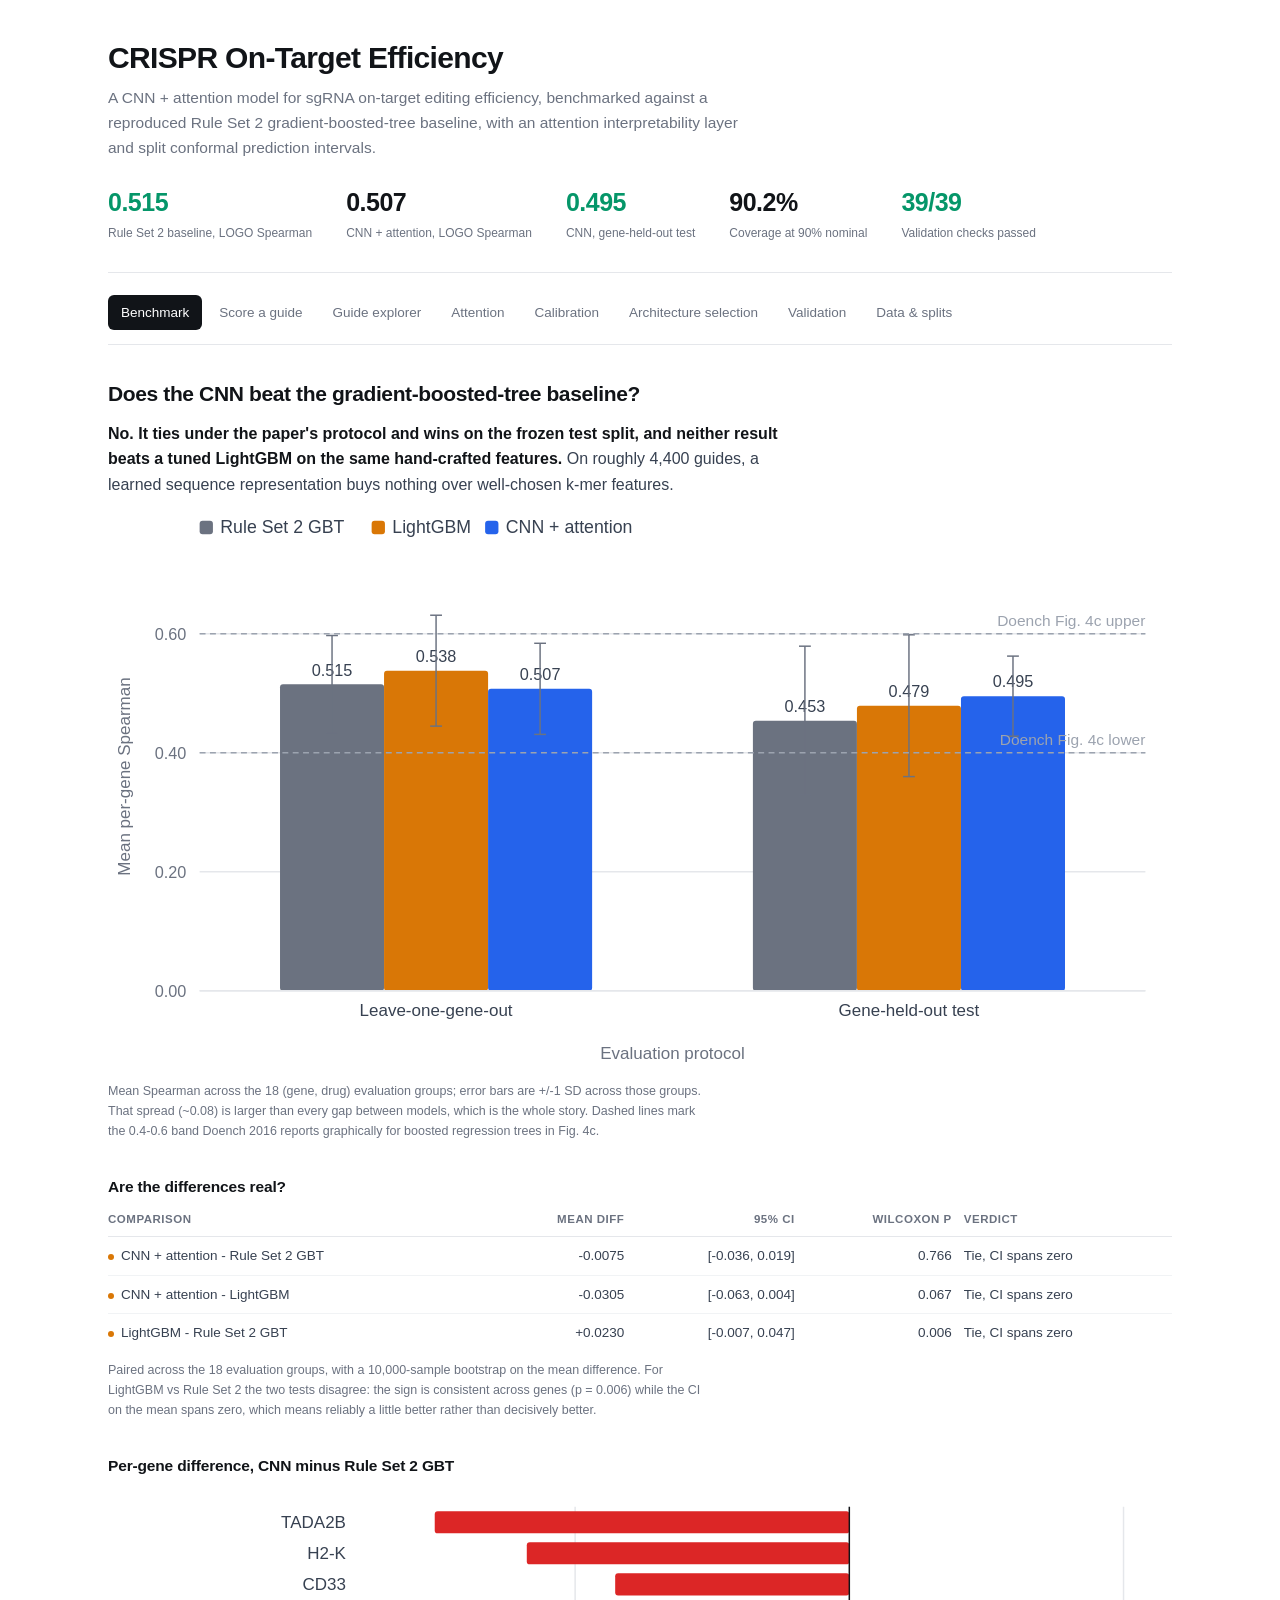
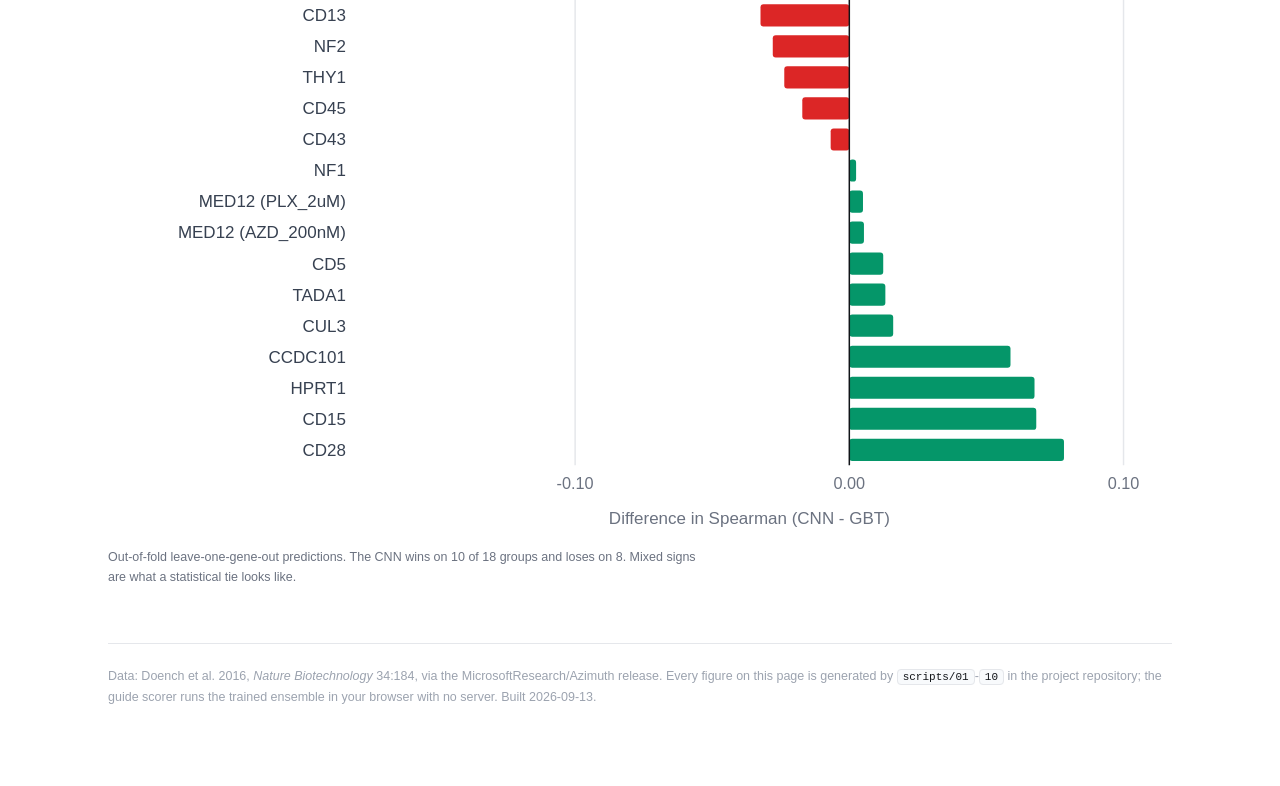
